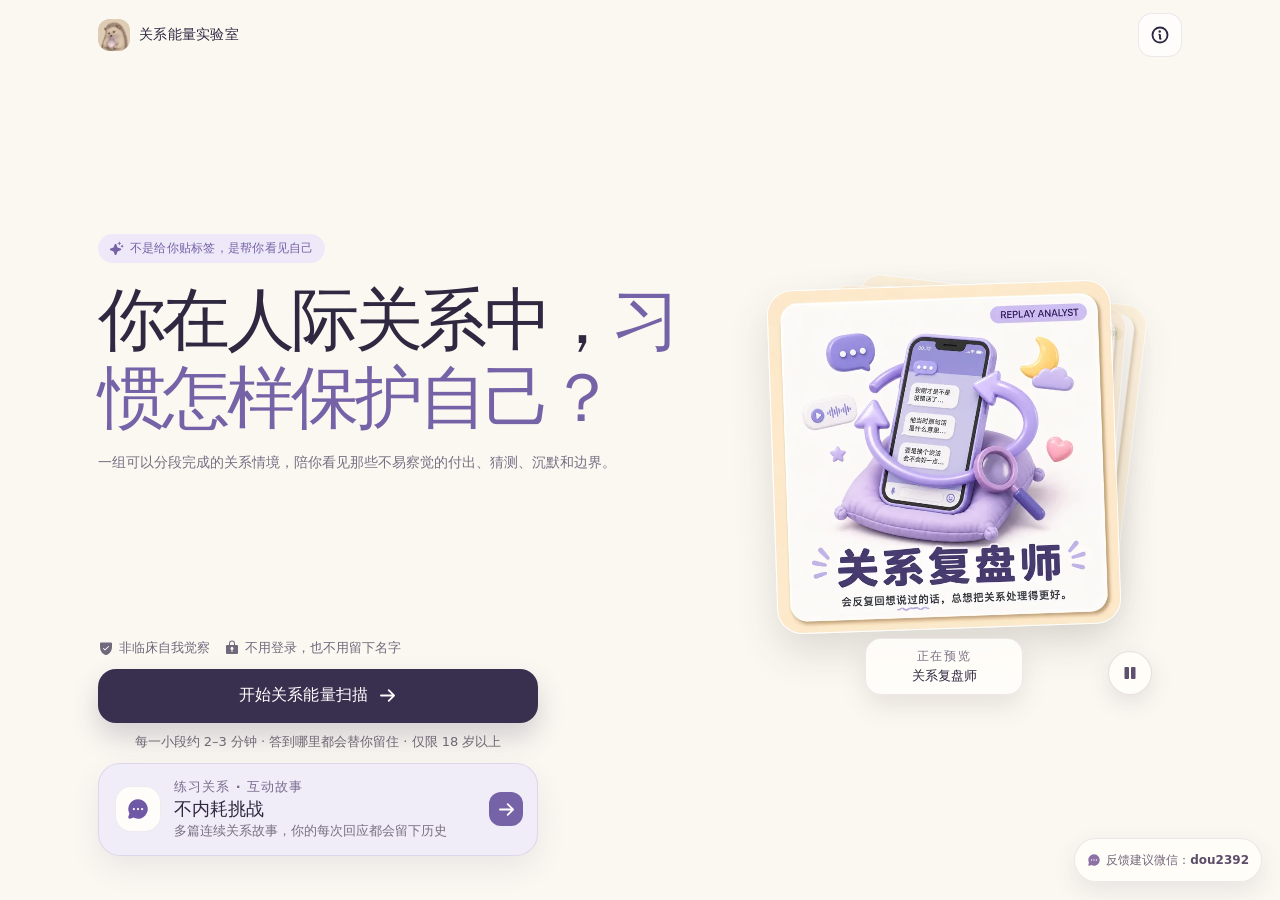
==== index.html @ dd8c24cb "Publish segmented test flow" ====
<!doctype html>
<html lang="zh-CN">
  <head>
    <meta charset="UTF-8" />
    <meta name="viewport" content="width=device-width, initial-scale=1.0, viewport-fit=cover" />
    <meta name="theme-color" content="#fbf8f2" />
    <link rel="icon" type="image/png" href="/hedgehog-brand.png" />
    <meta name="description" content="通过可以分段完成的真实关系情境，看见你在人际关系中更常采用的保护方式。" />
    <title>关系能量实验室｜看见你的关系应对方式</title>
    <script type="module" crossorigin src="/assets/app-Byw8kwXG.js"></script>
    <link rel="stylesheet" crossorigin href="/assets/resource-CkbzcqmK.css">
  </head>
  <body>
    <div id="root"></div>
  </body>
</html>
---- assets/resource-CkbzcqmK.css ----
:root{font-family:Noto Sans SC,PingFang SC,Microsoft YaHei,system-ui,sans-serif;color:#2e2840;background:var(--canvas);font-synthesis:none;text-rendering:optimizeLegibility;--cream: #fbf8f2;--paper: #fffdf9;--white: #ffffff;--paper-warm: #fffaf3;--paper-glow: #fff9f2;--paper-rose: #fff8f1;--canvas: #eee9df;--canvas-deep: #eee7dd;--canvas-soft: #f4f0e8;--lavender-surface: #f0ecf7;--ink: #2e2840;--muted: #786f82;--line: rgba(64, 52, 77, .1);--violet: #7562a7;--violet-soft: #eee9f8;--coral: #d86e7c;--coral-soft: #f9e8e7;--sage: #73855c;--sage-soft: #eef1e5;--yellow: #e4bd62;--font-micro: clamp(.6875rem, .66rem + .15vw, .75rem);--font-caption: clamp(.75rem, .72rem + .15vw, .8125rem);--shadow-soft: 0 22px 60px rgba(70, 56, 48, .1);--shadow-card: 0 18px 40px rgba(70, 56, 48, .16);--motion-instant: .12s;--motion-fast: .18s;--motion-scene: .32s;--ease-standard: cubic-bezier(.2, 0, 0, 1);--ease-emphasized: cubic-bezier(.2, .8, .2, 1)}.challenge-home-card{width:100%;min-height:84px;margin-top:12px;padding:14px 14px 14px 16px;border:1px solid rgba(117,98,167,.16);border-radius:22px;background:#f1edf8;display:grid;grid-template-columns:auto 1fr auto;align-items:center;gap:13px;text-align:left;cursor:pointer;box-shadow:0 12px 30px #483a6017}.challenge-home-icon{width:46px;height:46px;border-radius:16px;display:grid;place-items:center;color:#6f59a6;background:var(--paper);box-shadow:inset 0 0 0 1px #7562a71f}.challenge-home-copy{min-width:0;display:grid;gap:2px}.challenge-home-copy small{color:#796c8e;font-size:var(--font-caption);font-weight:760;letter-spacing:.08em;text-transform:uppercase}.challenge-home-copy strong{font-family:"Noto Serif SC",Songti SC,serif;font-size:18px;line-height:1.25}.challenge-home-copy em{overflow:hidden;color:var(--muted);font-size:var(--font-caption);font-style:normal;line-height:1.45;text-overflow:ellipsis;white-space:nowrap}.challenge-home-enter{width:34px;height:34px;border-radius:12px;background:var(--violet);color:#fff;display:grid;place-items:center}.challenge-hub-screen{min-height:100svh;color:#30283c;background:radial-gradient(circle at 80% 4%,rgba(209,193,229,.58),transparent 30%),linear-gradient(180deg,#f8f4ec 0,#f1ece4)}.challenge-hub-topbar{height:64px;padding:11px 18px;display:grid;grid-template-columns:40px 1fr auto;align-items:center;gap:10px;position:relative;z-index:10}.challenge-hub-topbar>div{display:grid;gap:1px}.challenge-hub-topbar strong{font-size:12px}.challenge-hub-topbar small{color:#817689;font-size:var(--font-micro);letter-spacing:.05em}.challenge-hub-topbar>span{padding:7px 9px;border:1px solid rgba(117,98,167,.12);border-radius:999px;display:flex;align-items:center;gap:5px;color:#765f9c;background:#fffdf99e;font-size:var(--font-micro);font-weight:800}.challenge-hub-hero{width:min(100%,840px);margin:0 auto;padding:42px 22px 30px}.challenge-hub-hero>span{display:flex;align-items:center;gap:7px;color:#7b66a3;font-size:var(--font-micro);font-weight:850;letter-spacing:.08em}.challenge-hub-hero h1{margin:14px 0 15px;font-family:"Noto Serif SC",Songti SC,serif;font-size:clamp(37px,10vw,68px);letter-spacing:-.065em;line-height:1.1}.challenge-hub-hero h1 em{color:#7d65a7;font-style:normal}.challenge-hub-hero>p{max-width:610px;margin:0;color:#736a78;font-size:12px;line-height:1.8}.hub-category-tabs{width:min(100%,840px);margin:0 auto;padding:0 18px 10px;display:flex;gap:9px;overflow-x:auto;scrollbar-width:none}.hub-category-tabs::-webkit-scrollbar{display:none}.hub-category-tabs button{min-width:177px;padding:13px 14px;border:1px solid rgba(70,56,80,.09);border-radius:18px;display:grid;grid-template-columns:33px 1fr;align-items:center;gap:9px;color:#766d7b;background:#fffdf9ad;text-align:left;cursor:pointer}.hub-category-tabs button>svg{width:33px;height:33px;padding:8px;border-radius:11px;color:#7d68a3;background:#efebf6}.hub-category-tabs button>span{display:grid;gap:2px}.hub-category-tabs strong{color:#4a414f;font-size:var(--font-caption)}.hub-category-tabs small{color:#8d8491;font-size:var(--font-micro);white-space:nowrap}.hub-category-tabs button.active{border-color:#7562a73d;background:var(--paper);box-shadow:0 13px 35px #40324e1a;transform:translateY(-2px)}.hub-category-tabs button.active>svg{color:var(--white);background:#7862a3}.hub-levels{width:min(100%,840px);margin:0 auto;padding:22px 18px 34px}.hub-levels>header{margin-bottom:13px;display:grid;grid-template-columns:auto 1fr auto;align-items:end;gap:11px}.hub-levels>header>span{color:#d5c9dd;font-family:Georgia,serif;font-size:37px;line-height:.9}.hub-levels>header div{display:grid;gap:1px}.hub-levels>header small{color:#988d9a;font-size:var(--font-micro);letter-spacing:.1em}.hub-levels>header h2{margin:0;font-family:"Noto Serif SC",Songti SC,serif;font-size:20px}.hub-levels>header em{color:#8a7d8d;font-size:var(--font-micro);font-style:normal}.hub-series-list{display:grid;gap:15px}.hub-series-card{min-height:300px;padding:24px;position:relative;overflow:hidden;border:1px solid rgba(67,53,76,.09);border-radius:32px;display:grid;grid-template-columns:minmax(0,1fr) 106px;gap:18px;background:linear-gradient(145deg,#fffdf9fa,#f7f1f8f0);box-shadow:0 25px 65px #43354c1a}.hub-series-card:before{content:"";width:220px;height:220px;position:absolute;right:-90px;top:-95px;border-radius:50%;background:#7562a717;filter:blur(2px)}.hub-series-card.series-amber:before{background:#d7a9572b}.hub-series-card.series-rose:before{background:#d2738724}.hub-series-card.series-sage:before{background:#73855c26}.hub-series-copy{min-width:0;position:relative;z-index:1}.hub-series-eyebrow{color:#8c76a7;font-size:var(--font-micro);font-weight:850;letter-spacing:.11em}.hub-series-copy h2{margin:8px 0 10px;font-family:"Noto Serif SC",Songti SC,serif;font-size:34px;letter-spacing:-.055em}.hub-series-copy>p{max-width:490px;margin:0;color:#665d6b;font-size:var(--font-caption);line-height:1.8}.hub-series-visual{width:106px;height:128px;position:relative;z-index:1;align-self:start;border:1px solid rgba(91,73,104,.09);border-radius:24px;display:flex;flex-direction:column;align-items:center;justify-content:center;color:#806b9c;background:#fffdf9b8;box-shadow:0 14px 32px #43354c14}.hub-series-visual strong{margin-top:8px;font-family:Georgia,serif;font-size:25px;line-height:1}.hub-series-visual small{margin-top:3px;color:#9c91a0;font-size:var(--font-micro);letter-spacing:.12em}.series-amber .hub-series-visual{color:#9a7040}.series-rose .hub-series-visual{color:#9d6677}.series-sage .hub-series-visual{color:#6f815c}.hub-series-preview{grid-column:1/-1;padding:12px 0;position:relative;z-index:1;border-top:1px solid rgba(68,55,76,.08);border-bottom:1px solid rgba(68,55,76,.08);display:flex;gap:8px;overflow-x:auto;scrollbar-width:none}.hub-series-preview::-webkit-scrollbar{display:none}.hub-series-preview span{flex:0 0 auto;padding:8px 10px;border-radius:12px;display:flex;align-items:center;gap:7px;color:#716675;background:#f1edf3c7;font-size:var(--font-micro);font-weight:750}.hub-series-preview i{color:#9d8fa1;font-family:Georgia,serif;font-style:normal}.hub-series-enter{grid-column:1/-1;min-height:48px;padding:0 15px;position:relative;z-index:1;border:0;border-radius:16px;display:grid;grid-template-columns:1fr auto auto;align-items:center;gap:9px;color:var(--white);background:#74609b;cursor:pointer}.series-amber .hub-series-enter{background:#9a7040}.series-rose .hub-series-enter{background:#9d6677}.series-sage .hub-series-enter{background:#6f815c}.hub-series-enter span{text-align:left;font-size:var(--font-micro);opacity:.78}.hub-series-enter strong{font-size:var(--font-caption)}.hub-series-detail{min-height:calc(100svh - 64px)}.hub-series-detail-hero{width:min(calc(100% - 36px),804px);margin:24px auto 0;padding:24px;border:1px solid rgba(67,53,76,.09);border-radius:30px;background:linear-gradient(145deg,#fffdf9f5,#f6f0f8e6);box-shadow:0 22px 60px #43354c14}.hub-series-detail-hero.detail-amber{background:linear-gradient(145deg,#fffdf9fa,#f8efdfeb)}.hub-series-detail-hero.detail-rose{background:linear-gradient(145deg,#fffdf9fa,#faecf1eb)}.hub-series-detail-hero.detail-sage{background:linear-gradient(145deg,#fffdf9fa,#eef2e8eb)}.hub-series-back{padding:0 0 13px;border:0;display:flex;align-items:center;gap:6px;color:#817488;background:transparent;font-size:var(--font-caption);cursor:pointer}.hub-series-detail-title{display:flex;align-items:center;gap:12px}.hub-series-detail-title>span{width:46px;height:46px;border-radius:15px;display:grid;place-items:center;color:#7862a3;background:#efebf6e6}.detail-amber .hub-series-detail-title>span{color:#9a7040;background:#f8efdfeb}.detail-rose .hub-series-detail-title>span{color:#9d6677;background:#faecf1f0}.detail-sage .hub-series-detail-title>span{color:#6f815c;background:#eef2e8f0}.hub-series-detail-title small{color:#918598;font-size:var(--font-micro);letter-spacing:.1em}.hub-series-detail-title h1{margin:2px 0 0;font-family:"Noto Serif SC",Songti SC,serif;font-size:32px;letter-spacing:-.05em}.hub-series-detail-hero>p{max-width:650px;margin:16px 0 0;color:#665d6b;font-size:var(--font-caption);line-height:1.8}.hub-series-detail-stats{margin-top:17px;display:flex;align-items:center;flex-wrap:wrap;gap:8px;color:#8a7d8d;font-size:var(--font-micro)}.hub-series-detail-stats i{width:3px;height:3px;border-radius:50%;background:#b8aeba}.hub-series-levels{padding-top:20px}.hub-level-list{display:grid;gap:13px}.hub-level-card{min-height:242px;padding:19px;position:relative;overflow:hidden;border:1px solid rgba(67,53,76,.09);border-radius:29px;display:grid;grid-template-columns:48px 1fr;gap:13px;background:#fffdf9eb;box-shadow:0 21px 55px #43354c17}.hub-level-card:after{content:"";width:130px;height:130px;border-radius:50%;position:absolute;right:-52px;top:-55px;background:#7562a714}.hub-level-card.level-amber:after{background:#d7a95726}.hub-level-card.level-rose:after{background:#d2738721}.hub-level-card.level-sage:after{background:#73855c24}.hub-level-number{padding-top:3px;display:flex;flex-direction:column;align-items:center;gap:3px;position:relative;z-index:1}.hub-level-number span{color:#a195a5;font-size:var(--font-micro);letter-spacing:.12em;writing-mode:vertical-rl}.hub-level-number strong{color:#d7ccd9;font-family:Georgia,serif;font-size:34px;line-height:1}.hub-level-body{min-width:0;position:relative;z-index:1}.hub-level-eyebrow{color:#8c76a7;font-size:var(--font-micro);font-weight:850;letter-spacing:.1em}.hub-level-body h2{margin:6px 0 8px;font-family:"Noto Serif SC",Songti SC,serif;font-size:28px;letter-spacing:-.05em}.hub-level-body>p{margin:0;color:#665d6b;font-size:var(--font-caption);line-height:1.75}.hub-level-tags{margin-top:12px;display:flex;flex-wrap:wrap;gap:5px}.hub-level-tags span{padding:5px 8px;border-radius:999px;color:#75687d;background:#f1edf3;font-size:var(--font-micro)}.hub-level-body>small{display:block;margin-top:10px;color:#938997;font-size:var(--font-micro)}.hub-level-enter{grid-column:1/-1;min-height:43px;padding:0 13px;border:0;border-radius:14px;display:grid;grid-template-columns:auto 1fr auto;align-items:center;gap:8px;color:var(--white);background:#74609b;cursor:pointer}.level-amber .hub-level-enter{background:#9a7040}.level-rose .hub-level-enter{background:#9d6677}.hub-level-enter span{text-align:left;font-size:var(--font-caption);font-weight:800}.hub-level-card.is-coming{min-height:180px;opacity:.72;box-shadow:none}.hub-level-card.is-coming .hub-level-body h2{font-size:22px}.hub-level-locked{grid-column:1/-1;padding-top:12px;border-top:1px solid rgba(68,55,76,.08);display:flex;align-items:center;gap:6px;color:#958a98;font-size:var(--font-micro)}.level-sage .hub-level-enter{background:#6f815c}.challenge-hub-note{width:min(calc(100% - 36px),804px);margin:0 auto;padding:18px 0 38px;border-top:1px solid rgba(67,53,76,.09);display:grid;grid-template-columns:auto 1fr;gap:9px;color:#827887}.challenge-hub-note svg{margin-top:2px;color:#b07382}.challenge-hub-note p{margin:0;font-size:var(--font-micro);line-height:1.7}.hub-memory-label{width:-moz-fit-content;width:fit-content;margin-top:10px;padding:7px 10px;display:flex;align-items:center;gap:6px;border:1px solid rgba(153,95,123,.15);border-radius:999px;color:#8c5873;background:#fbf0f4cc;font-size:12px;font-weight:800}.story-loading-screen{min-height:100svh;display:grid;place-content:center;justify-items:center;gap:8px;color:#6f5a96;background:radial-gradient(circle at 50% 42%,#f2ecf8,#f8f4ec 58%)}.story-loading-screen>div{width:64px;height:64px;margin-bottom:8px;border-radius:22px;display:grid;place-items:center;color:var(--white);background:#7964a1;box-shadow:0 18px 42px #4f3b6833}.story-loading-screen span{color:#92869a;font-size:var(--font-micro);letter-spacing:.12em}.story-loading-screen strong{font-family:"Noto Serif SC",Songti SC,serif;font-size:22px}@media(max-width:460px){.hub-series-card{padding:20px;grid-template-columns:minmax(0,1fr) 82px;gap:13px}.hub-series-visual{width:82px;height:112px;border-radius:20px}.hub-series-copy h2{font-size:30px}.hub-series-detail-hero{padding:20px}.hub-series-detail-stats{align-items:flex-start;flex-direction:column}.hub-series-detail-stats i{display:none}}@media(min-width:760px){.hub-level-list{grid-template-columns:repeat(2,minmax(0,1fr));align-items:stretch}.hub-level-card{min-height:270px}.challenge-hub-hero{padding-top:68px}.hub-category-tabs{overflow:visible}.hub-category-tabs button{flex:1;min-width:0}.hub-series-card{min-height:320px;padding:30px;grid-template-columns:minmax(0,1fr) 138px}.hub-series-visual{width:138px;height:148px}.hub-series-copy h2{font-size:42px}}.challenge-screen{min-height:100svh;color:#30283c;background:#f6f1e8}.challenge-topbar{width:100%;height:64px;padding:12px 18px;display:grid;grid-template-columns:40px 1fr 52px;align-items:center;gap:10px;position:relative;z-index:30}.challenge-brand{display:grid;justify-items:center;gap:1px}.challenge-brand span{font-size:13px;font-weight:800}.challenge-brand small{color:var(--muted);font-size:var(--font-caption)}.challenge-live{display:inline-flex;align-items:center;justify-content:flex-end;gap:5px;color:#9a5262;font-size:var(--font-micro);font-weight:850;letter-spacing:.12em}.challenge-live>span{width:7px;height:7px;border-radius:50%;background:#d86e7c;box-shadow:0 0 0 5px #d86e7c1f}.challenge-intro{min-height:100svh;overflow:hidden;background:#ece6f5}.challenge-intro-inner{width:min(100%,520px);min-height:calc(100svh - 64px);margin:0 auto;padding:22px 20px 30px;display:flex;flex-direction:column}.challenge-intro-copy{position:relative;padding:16px 6px 22px}.challenge-intro-copy:after{content:"08";position:absolute;right:2px;top:2px;color:#7562a717;font-family:Georgia,serif;font-size:112px;font-weight:800;line-height:1;pointer-events:none}.challenge-kicker{display:inline-flex;align-items:center;gap:6px;color:#745ca8;font-size:12px;font-weight:800;letter-spacing:.08em}.challenge-intro-copy h1{max-width:360px;margin:13px 0 12px;position:relative;z-index:2;font-family:"Noto Serif SC",Songti SC,Georgia,serif;font-size:clamp(48px,15vw,72px);font-weight:740;letter-spacing:-.08em;line-height:.97}.challenge-intro-copy p{max-width:380px;margin:0;color:#6e647a;font-size:14px;line-height:1.75}.challenge-premise{padding:20px;border-radius:28px;background:var(--paper);box-shadow:0 18px 50px #483a601a}.premise-time{display:flex;align-items:center;gap:7px;color:#8b6575;font-size:var(--font-caption);font-weight:800;letter-spacing:.06em}.challenge-premise h2{margin:10px 0 16px;font-family:"Noto Serif SC",Songti SC,serif;font-size:19px}.capacity-list{border-top:1px solid var(--line)}.capacity-list>div{min-height:39px;border-bottom:1px solid var(--line);display:flex;align-items:center;justify-content:space-between;gap:14px;font-size:12px}.capacity-list span{color:var(--muted)}.capacity-list strong{text-align:right}.challenge-premise>p{margin:16px 0 0;display:flex;align-items:flex-start;gap:8px;color:#6b6176;font-size:var(--font-caption);line-height:1.65}.challenge-premise>p svg{flex:0 0 auto;margin-top:1px;color:var(--sage)}.challenge-start{margin-top:18px}.challenge-duration{margin-top:10px;color:#7c7286;font-size:var(--font-caption);text-align:center}.challenge-progress{width:min(calc(100% - 40px),760px);height:4px;margin:0 auto;display:grid;grid-template-columns:repeat(8,1fr);gap:5px}.challenge-progress span{border-radius:20px;background:#4638521a}.challenge-progress span.done{background:#8069ae}.dialogue-screen{overflow-x:hidden;transition:background-color .45s ease}.dialogue-screen.is-straining{background:#f2e5e7}.dialogue-layout{width:min(100%,1040px);margin:0 auto;padding:18px 18px 44px;display:grid;gap:14px}.metric-panel{padding:14px 15px;border:1px solid rgba(73,59,85,.08);border-radius:20px;background:#fffdf9c2}.impression-row{margin-bottom:11px;display:flex;align-items:baseline;justify-content:space-between;gap:12px}.impression-row span{color:var(--muted);font-size:var(--font-caption)}.impression-row strong{font-size:var(--font-caption);text-align:right}.metric-grid{display:grid;grid-template-columns:1fr 1fr;gap:9px 13px}.metric-item>span{display:block;margin-bottom:5px;color:#6f6578;font-size:var(--font-micro)}.metric-track{height:4px;overflow:hidden;border-radius:12px;background:#3f334917}.metric-fill{height:100%;border-radius:inherit;background:#8875b4}.metric-boundary{background:#71865f}.metric-trust{background:#4f7e8f}.metric-rumination{background:#d16d7a}.dialogue-stage{min-height:600px;padding:18px;border-radius:30px;background:var(--paper);box-shadow:0 22px 60px #42354d1c}.scene-meta{margin-bottom:24px;display:flex;align-items:center;justify-content:space-between;gap:18px}.scene-meta span{padding:6px 9px;border-radius:9px;color:#8d5967;background:#f8e8e9;font-size:var(--font-caption);font-weight:800}.scene-meta strong{color:#756b7d;font-size:var(--font-caption);letter-spacing:.04em}.npc-row{display:grid;grid-template-columns:58px 1fr;align-items:end;gap:12px}.npc-avatar{width:58px;height:76px;border-radius:18px;-o-object-fit:cover;object-fit:cover;box-shadow:0 10px 24px #46384d29}.dialogue-bubble{padding:15px 16px;border-radius:22px 22px 22px 7px;background:var(--lavender-surface)}.dialogue-bubble .speaker{display:block;margin-bottom:5px;color:#7862a4;font-size:var(--font-caption);font-weight:820}.dialogue-bubble p{margin:0;font-size:14px;font-weight:620;line-height:1.65}.reaction-bubble{background:#e9f0e4}.round-note{margin:18px 0 20px 70px;color:#817687;font-size:var(--font-caption);line-height:1.6}.challenge-options{margin-top:20px;display:grid;gap:9px}.choice-label{margin:0 0 2px 3px;color:#776b80;font-size:var(--font-caption);font-weight:800;letter-spacing:.06em}.challenge-choice{width:100%;min-height:72px;padding:12px 11px;border:1px solid rgba(73,58,83,.09);border-radius:18px;background:var(--white);display:grid;grid-template-columns:30px 1fr 20px;align-items:center;gap:9px;text-align:left;cursor:pointer;transition:border-color .18s ease,transform .18s ease,background-color .18s ease}.challenge-choice:hover{border-color:#7562a757;background:#fcfaff}.challenge-choice-letter{width:30px;height:30px;border-radius:11px;display:grid;place-items:center;color:#725fa1;background:var(--lavender-surface);font-size:var(--font-caption);font-weight:850}.challenge-choice>span:nth-child(2){min-width:0;display:grid;gap:4px}.challenge-choice strong{font-size:12px;font-weight:720;line-height:1.55}.challenge-choice small{color:#897e8f;font-size:var(--font-micro)}.challenge-choice>svg{color:#8a7c94}.reaction-panel{margin-top:22px;padding-top:20px;border-top:1px solid var(--line)}.reaction-label{display:flex;align-items:center;gap:7px;color:#647956;font-size:var(--font-caption);font-weight:800}.reaction-panel>p{margin:9px 0 18px;color:#7d7284;font-size:var(--font-caption);line-height:1.65}.reaction-panel>h3{margin:12px 0 7px;color:#332c38;font-family:var(--font-serif);font-size:clamp(1.1rem,4vw,1.35rem);line-height:1.45}.reaction-watch{margin:4px 0 12px;padding:13px 14px;border:1px solid rgba(116,130,101,.22);border-radius:14px;background:linear-gradient(135deg,#f0f4e8d6,#f9f6efeb)}.reaction-watch strong{display:block;margin-bottom:5px;color:#647956;font-size:var(--font-caption)}.reaction-watch p{margin:0;color:#5f5864;font-size:var(--font-caption);line-height:1.65}.reaction-panel>small{display:block;margin-bottom:18px;color:#918694;font-size:var(--font-micro);line-height:1.55}.timed-reflection{margin:14px 0 18px;padding:15px;border:1px solid rgba(116,130,101,.22);border-radius:15px;background:#f7f4ece6}.timed-reflection>strong{display:block;color:#3f3744;font-family:var(--font-serif);line-height:1.5}.timed-reflection>p,.timed-reflection>small{display:block;margin:7px 0 0;color:#716777;font-size:var(--font-caption);line-height:1.65}.timed-reflection>small{color:#647956}.ending-screen{overflow:hidden;background:#ece6f5}.ending-abstract{background:#281f36;color:var(--paper-glow)}.ending-inner{width:min(100%,760px);min-height:calc(100svh - 64px);margin:0 auto;padding:18px 20px 36px;position:relative;display:grid;align-content:start;justify-items:center}.ending-card-frame{width:min(58vw,225px);position:relative;z-index:3}.ending-card-frame img{width:100%;display:block;border-radius:24px;box-shadow:0 24px 60px #34284533}.abstracting .ending-card-frame img{box-shadow:-10px 0 #23c1d666,10px 0 #eb418161,0 24px 70px #00000080}.thought-storm{position:absolute;top:0;right:0;bottom:0;left:0;overflow:hidden;pointer-events:none}.thought-storm span{position:absolute;color:#ffeee61a;font-size:clamp(20px,7vw,54px);font-weight:900;white-space:nowrap;animation:thought-drift 2.8s infinite alternate ease-in-out}.thought-storm span:nth-child(1){top:4%;left:-15%;transform:rotate(-8deg)}.thought-storm span:nth-child(2){top:31%;right:-20%;transform:rotate(12deg);animation-delay:-.8s}.thought-storm span:nth-child(3){top:56%;left:-22%;transform:rotate(5deg);animation-delay:-1.6s}.thought-storm span:nth-child(4){bottom:8%;right:3%;transform:rotate(-12deg);animation-delay:-2.2s}@keyframes thought-drift{0%{translate:-8px 0;filter:blur(0)}to{translate:12px -8px;filter:blur(2px)}}.ending-copy{max-width:570px;margin-top:20px;position:relative;z-index:3;text-align:center}.ending-copy>span{color:#7b66a9;font-size:var(--font-micro);font-weight:850;letter-spacing:.14em}.ending-abstract .ending-copy>span{color:#ef789d}.ending-copy h1{margin:6px 0 10px;font-family:"Noto Serif SC",Songti SC,serif;font-size:clamp(32px,10vw,52px);letter-spacing:-.05em}.ending-line{margin:0 auto;color:#6d6376;font-size:14px;font-weight:650;line-height:1.75}.ending-abstract .ending-line{color:#efe6ef}.ending-insight{margin-top:16px;padding:15px;border:1px solid rgba(117,98,167,.13);border-radius:18px;display:flex;align-items:flex-start;gap:9px;background:#fffdf9ad;text-align:left}.ending-abstract .ending-insight{border-color:#ffffff24;background:#ffffff0f}.ending-insight svg{flex:0 0 auto;margin-top:2px;color:#d2a34f}.ending-insight p{margin:0;font-size:var(--font-caption);line-height:1.7}.ending-stats{width:100%;margin-top:18px;position:relative;z-index:3;border-top:1px solid rgba(76,62,88,.1);border-bottom:1px solid rgba(76,62,88,.1)}.ending-abstract .ending-stats{border-color:#ffffff1c}.ending-stats>div{min-height:44px;display:flex;align-items:center;justify-content:space-between;gap:14px}.ending-stats span{color:#827689;font-size:var(--font-caption)}.ending-abstract .ending-stats span{color:#a99eae}.ending-stats strong{font-size:var(--font-caption);text-align:right}.ending-actions{width:100%;margin-top:18px;position:relative;z-index:3;display:grid;gap:6px}.ending-abstract .text-button{color:#ddd3e2}.ending-safety{margin:12px 0 0;position:relative;z-index:3;display:flex;align-items:center;gap:6px;color:#8d8193;font-size:var(--font-micro)}@media(min-width:760px){.dialogue-layout{padding-top:28px;grid-template-columns:230px minmax(0,1fr);align-items:start}.metric-panel{position:sticky;top:20px;padding:20px;border-radius:24px}.metric-grid{grid-template-columns:1fr;gap:15px}.dialogue-stage{min-height:650px;padding:30px}.challenge-choice{min-height:78px;padding:14px 16px}.challenge-choice strong{font-size:13px}.ending-inner{grid-template-columns:240px 1fr;-moz-column-gap:32px;column-gap:32px;align-content:center}.ending-card-frame{width:240px;grid-row:1 / span 4}.ending-copy{margin-top:0;text-align:left}.ending-line{margin-left:0}.ending-stats,.ending-actions,.ending-safety{grid-column:2}}.timed-screen{overflow:hidden;background:#2a2137;color:var(--paper-warm)}.timed-screen .challenge-brand small,.timed-screen .challenge-brand span{color:var(--paper-warm)}.timed-layout{width:min(100%,720px);min-height:calc(100svh - 64px);margin:0 auto;padding:18px 18px 40px;display:grid;align-items:center}.timed-card{padding:20px;border:1px solid rgba(255,255,255,.13);border-radius:30px;background:#352942;box-shadow:0 28px 80px #0000004d;transition:background-color .2s ease,transform .2s ease}.timed-card.timer-critical{background:#4a2638;animation:urgent-pulse .65s infinite alternate ease-in-out}@keyframes urgent-pulse{0%{transform:scale(1)}to{transform:scale(1.008)}}.timed-heading{display:flex;align-items:center;justify-content:space-between;gap:16px}.timed-heading>span{display:inline-flex;align-items:center;gap:7px;color:#f3b56e;font-size:var(--font-caption);font-weight:850;letter-spacing:.12em}.timed-heading>strong{font-family:Georgia,serif;font-size:34px;line-height:1}.timed-heading>strong small{margin-left:3px;color:#c2b6ca;font-family:inherit;font-size:var(--font-caption)}.timer-track{height:5px;margin-top:13px;overflow:hidden;border-radius:20px;background:#ffffff1a}.timer-track>div{height:100%;border-radius:inherit;background:#ef8b73}.timed-call{padding:28px 3px 20px}.timed-call>span{color:#b9aebf;font-size:var(--font-caption)}.timed-call h1{margin:7px 0 13px;font-family:"Noto Serif SC",Songti SC,serif;font-size:clamp(27px,8vw,42px);line-height:1.18}.timed-call p{margin:0;color:#eee5ee;font-size:14px;font-weight:650;line-height:1.75}.timed-options{margin-top:5px}.timed-options .challenge-choice{border-color:#ffffff1c;background:#ffffff14;color:var(--paper-warm)}.timed-options .challenge-choice:hover{border-color:#f4b56e8c;background:#ffffff21}.timed-options .challenge-choice-letter{color:#f7c58c;background:#f4b56e1f}.timed-options .challenge-choice>svg{color:#d7cadb}.timed-reaction{display:grid;gap:14px}.timeout-label{width:-moz-fit-content;width:fit-content;padding:7px 10px;border-radius:10px;color:#ffcf9d;background:#ef8b7321;font-size:var(--font-caption);font-weight:800}.timed-reaction .dialogue-bubble{color:#2f2938}.timed-reaction>p{margin:0;color:#c8bdcc;font-size:var(--font-caption);line-height:1.7}.peer-evaluation-screen{background:#e9edf0}.peer-evaluation-inner{width:min(100%,680px);min-height:calc(100svh - 64px);margin:0 auto;padding:44px 22px 38px;display:flex;flex-direction:column;justify-content:center}.peer-evaluation-inner h1{margin:14px 0 13px;font-family:"Noto Serif SC",Songti SC,serif;font-size:clamp(32px,10vw,52px);letter-spacing:-.05em;line-height:1.15}.evaluation-context{max-width:520px;margin:0;color:#716878;font-size:12px;line-height:1.7}.peer-evaluation-inner blockquote{margin:28px 0 18px;padding:24px 22px;border:0;border-radius:8px 28px 28px;background:var(--paper);box-shadow:0 20px 55px #3b414b1f;font-family:"Noto Serif SC",Songti SC,serif;font-size:clamp(17px,5vw,23px);font-weight:680;line-height:1.75}.evaluation-reading{margin-bottom:22px;display:flex;align-items:flex-start;gap:9px;color:#706677}.evaluation-reading svg{flex:0 0 auto;margin-top:2px;color:#b38945}.evaluation-reading p{margin:0;font-size:var(--font-caption);line-height:1.7}@media(prefers-reduced-motion:reduce){.timed-card.timer-critical{animation:none}}.chapter-next-button{width:100%;min-height:48px;margin-top:9px;padding:12px 16px;display:flex;align-items:center;justify-content:center;gap:8px;border:1px solid rgba(119,91,145,.22);border-radius:15px;color:#70558c;background:linear-gradient(135deg,#f4ecf9eb,#fbf6f0f2);font-size:13px;font-weight:850;box-shadow:0 10px 28px #4b375814}.after-screen{--after-ink: #302936;--after-muted: #766d7c;--after-purple: #8067a0;--after-sage: #6f7f68;min-height:100svh;color:var(--after-ink);background:radial-gradient(circle at 84% 2%,rgba(208,191,229,.58),transparent 31%),radial-gradient(circle at 8% 92%,rgba(228,196,203,.36),transparent 35%),linear-gradient(180deg,#f8f3ec,#eee8f3)}.after-topbar{width:100%;min-height:66px;padding:11px 18px;position:relative;z-index:20;display:grid;grid-template-columns:40px 1fr auto;align-items:center;gap:10px;border-bottom:1px solid rgba(67,53,76,.07);background:#f9f6f1ad;-webkit-backdrop-filter:blur(18px);backdrop-filter:blur(18px)}.after-topbar>div{display:grid;gap:2px}.after-topbar strong{font-size:13px}.after-topbar small{color:#84798b;font-size:12px}.after-topbar>span{padding:7px 10px;display:flex;align-items:center;gap:6px;border:1px solid rgba(112,92,142,.13);border-radius:999px;color:#735c92;background:#fffdf9a6;font-size:12px;font-weight:800}.after-intro{position:relative;overflow:hidden}.after-intro-glow{position:absolute;top:0;right:0;bottom:0;left:0;pointer-events:none}.after-intro-glow i{width:260px;height:260px;position:absolute;border-radius:50%;filter:blur(10px);background:#9777b81a}.after-intro-glow i:nth-child(1){top:8%;right:-110px}.after-intro-glow i:nth-child(2){bottom:8%;left:-130px;background:#c0748a1a}.after-intro-glow i:nth-child(3){width:2px;height:64%;top:20%;left:52%;border-radius:0;background:linear-gradient(transparent,rgba(102,80,126,.14),transparent)}.after-intro-inner{width:min(calc(100% - 36px),940px);margin:0 auto;padding:42px 0 58px;position:relative;z-index:2;display:grid;gap:34px;align-items:center}.after-phone{width:min(82vw,310px);min-height:480px;margin:0 auto;padding:18px 17px;position:relative;border:7px solid #413846;border-radius:38px;background:linear-gradient(180deg,#eee9f0,#f8f4f0 42%,#eee8ec);box-shadow:0 35px 80px #33293a3d,inset 0 0 0 1px #ffffffb3}.after-phone:before{content:"";width:90px;height:22px;position:absolute;top:7px;left:50%;transform:translate(-50%);border-radius:0 0 14px 14px;background:#413846}.after-phone-status{margin:4px 3px 42px;display:flex;justify-content:space-between;color:#5d5361;font-size:12px;font-weight:800}.after-phone-status i{width:18px;height:8px;border:1px solid #625767;border-radius:3px}.after-phone>small{display:block;margin-bottom:12px;color:#85798b;text-align:center;font-size:12px}.after-phone>blockquote{width:-moz-fit-content;width:fit-content;margin:0 0 100px auto;padding:11px 16px;border-radius:18px 5px 18px 18px;color:#fff;background:#8570a0;font-size:15px}.after-typing-draft{padding:14px;border:1px solid rgba(75,59,85,.1);border-radius:16px;background:#ffffffbf;box-shadow:0 12px 30px #3d2f4414}.after-typing-draft span{color:#8b7e90;font-size:12px}.after-typing-draft p{margin:8px 0 0;color:#4e4552;font-size:13px;line-height:1.75}.after-typing-draft p:after{content:"";width:1px;height:16px;margin-left:3px;display:inline-block;vertical-align:-3px;background:#765d94;animation:after-cursor 1s steps(1) infinite}.after-phone>em{display:block;margin-top:16px;color:#9a8da0;text-align:center;font-size:12px;font-style:normal}@keyframes after-cursor{50%{opacity:0}}.after-intro-copy>span{display:flex;align-items:center;gap:7px;color:#755c98;font-size:12px;font-weight:850;letter-spacing:.08em}.after-intro-copy h1{margin:14px 0 18px;font-family:"Noto Serif SC",Songti SC,serif;font-size:clamp(37px,10vw,60px);letter-spacing:-.065em;line-height:1.12}.after-intro-copy h1 em{color:#8a6483;font-style:normal}.after-intro-copy>p{margin:0;color:#6f6674;font-size:14px;line-height:1.85}.legacy-note{margin:22px 0;padding:15px;display:grid;grid-template-columns:auto 1fr;gap:11px;border:1px solid rgba(125,98,147,.13);border-radius:18px;background:#fffdf9b8}.legacy-note>svg{margin-top:2px;color:#b07386}.legacy-note strong{font-size:13px}.legacy-note p{margin:5px 0 0;color:#7a707d;font-size:12px;line-height:1.65}.after-intro-copy>small{margin-top:13px;display:block;color:#8d8291;font-size:12px;line-height:1.6}.after-progress{width:min(calc(100% - 36px),840px);height:4px;margin:14px auto 0;display:flex;gap:5px}.after-progress span{flex:1;border-radius:999px;background:#4e3e581a;transition:background .35s ease,transform .35s ease}.after-progress span.done{background:linear-gradient(90deg,#a583ad,#7c8b70);transform:scaleY(1.35)}.after-story{overflow:hidden}.after-story.is-looping:after{content:"是不是我说错了　要不要解释　他会不会讨厌我";position:fixed;inset:auto -20px 16px;z-index:0;color:#4a355412;font-family:"Noto Serif SC",serif;font-size:clamp(18px,6vw,42px);white-space:nowrap;animation:after-rumination 9s linear infinite}@keyframes after-rumination{to{transform:translate(-28%)}}.after-story-layout{width:min(calc(100% - 32px),880px);margin:0 auto;padding:28px 0 60px;position:relative;z-index:2;display:grid;gap:15px}.after-xiaoman-state{padding:10px 12px;display:flex;align-items:center;gap:10px;border:1px solid rgba(84,68,94,.08);border-radius:17px;background:#fffdf999}.after-xiaoman-state img{width:50px;height:50px;border-radius:15px;-o-object-fit:cover;object-fit:cover;-o-object-position:center 45%;object-position:center 45%;box-shadow:0 8px 20px #41314c1f}.after-xiaoman-state div{display:grid;gap:2px}.after-xiaoman-state strong{font-size:13px}.after-xiaoman-state span{color:#7e7482;font-size:12px}.after-xiaoman-state p{margin:7px 0 0;padding-top:7px;border-top:1px solid rgba(111,86,122,.1);color:#918493;font-size:var(--font-caption);line-height:1.55}.after-scene-card{padding:20px 17px;border:1px solid rgba(79,61,90,.1);border-radius:26px;background:#fffdf9d1;box-shadow:0 24px 65px #3e2e491c;-webkit-backdrop-filter:blur(16px);backdrop-filter:blur(16px)}.after-scene-card>header{margin-bottom:18px;display:flex;align-items:center;justify-content:space-between;gap:12px}.after-scene-card>header span{color:#8c7e91;font-size:12px}.after-scene-card>header strong{color:#56465f;font-family:"Noto Serif SC",Songti SC,serif;font-size:15px}.after-message{padding:17px;border-radius:7px 21px 21px;background:linear-gradient(145deg,#eee8f3,#f5f0f4)}.after-message span{color:#7e6892;font-size:12px;font-weight:800}.after-message p{margin:8px 0 0;color:#463d4a;font-size:14px;line-height:1.8}.after-clue{margin:13px 0 19px;padding:12px 13px;display:grid;grid-template-columns:auto 1fr;gap:9px;border:1px solid rgba(106,125,96,.14);border-radius:15px;background:#eef2e8b3}.after-clue svg{margin-top:3px;color:#73826b}.after-clue p{margin:0;color:#6e666f;font-size:12px;line-height:1.65}.after-clue strong{display:block;margin-bottom:3px;color:#63725d}.after-draft{padding:15px;position:relative;border:1px dashed rgba(117,90,134,.25);border-radius:17px;background:#f9f6f9cc}.after-draft span{color:#907d98;font-size:12px}.after-draft p{margin:8px 0 0;padding-right:42px;color:#56495b;font-size:13px;line-height:1.7}.after-draft i{position:absolute;top:12px;right:12px;color:#a190a8;font-size:12px;font-style:normal}.after-compose>small{margin:16px 0 10px;display:block;color:#766c7a;font-size:12px;font-weight:800}.after-options{display:grid;gap:9px}.after-options button{width:100%;padding:13px 12px;display:grid;grid-template-columns:25px 1fr auto;align-items:center;gap:9px;border:1px solid rgba(83,66,94,.1);border-radius:15px;color:#463d4a;background:#fffc;text-align:left;transition:transform .2s ease,border-color .2s ease,box-shadow .2s ease}.after-options button:hover{transform:translateY(-2px);border-color:#7d5e9747;box-shadow:0 10px 24px #4a385414}.after-options button>span{width:25px;height:25px;display:grid;place-items:center;border-radius:9px;color:#785d91;background:#eee7f3;font-size:12px;font-weight:900}.after-options button p{margin:0;font-size:13px;line-height:1.55}.after-options button svg{color:#94869a}.after-choice-result>span{color:#89768f;font-size:12px;font-weight:800}.after-choice-result>blockquote{margin:10px 0 13px;padding:16px;border-radius:18px 6px 18px 18px;color:#fff;background:linear-gradient(135deg,#8b6fa0,#74627e);font-family:"Noto Serif SC",Songti SC,serif;font-size:15px;line-height:1.75;box-shadow:0 14px 32px #533d632e}.after-immediate{padding:13px 14px;border-radius:14px;background:#f3eef2}.after-immediate small{color:#887a8e;font-size:12px}.after-immediate p{margin:5px 0 0;color:#5d535f;font-size:13px;line-height:1.7}.after-reading{margin:11px 0;padding:13px;display:grid;grid-template-columns:auto 1fr;gap:9px;border:1px solid rgba(119,134,105,.16);border-radius:14px;background:#eff3e9bf}.after-reading svg{margin-top:3px;color:#7e8d74}.after-reading p{margin:0;color:#646068;font-size:12px;line-height:1.65}.after-not-yet{margin:0 0 16px;padding:0 2px;display:flex;align-items:flex-start;gap:7px;color:#918695;font-size:12px;line-height:1.6}.after-not-yet svg{flex:0 0 auto;margin-top:2px}.after-aftertaste{margin:13px 0 17px;padding:14px 15px;border-left:3px solid #a58aaa;border-radius:5px 15px 15px 5px;background:linear-gradient(110deg,#ede5f0d1,#f9f6f1c7)}.after-aftertaste>span{display:flex;align-items:center;gap:7px;color:#796781;font-size:var(--font-caption);font-weight:800;letter-spacing:.05em}.after-aftertaste p{margin:8px 0 5px;color:#574e5b;font-family:"Noto Serif SC",Songti SC,serif;font-size:13px;line-height:1.75}.after-aftertaste small{color:#9a8e9c;font-size:var(--font-caption)}.after-aftertaste.tone-loop{border-color:#b67d87;background:linear-gradient(110deg,#f4e2e6cc,#f9f6f1c7)}.after-aftertaste.tone-steady,.after-aftertaste.tone-repair{border-color:#839376;background:linear-gradient(110deg,#e9f0e2c7,#f9f6f1c7)}.after-aftertaste.tone-wall{border-color:#8f8994;background:linear-gradient(110deg,#e9e6ebd6,#f9f6f1c7)}.after-truth{color:#39303e;background:radial-gradient(circle at 78% 8%,rgba(201,179,220,.58),transparent 34%),radial-gradient(circle at 8% 92%,rgba(222,190,197,.34),transparent 34%),linear-gradient(180deg,#f7f1ea,#eae4ef)}.after-truth .after-topbar{border-color:#4c3b5714;background:#f8f4efb3}.after-truth-inner{width:min(calc(100% - 38px),690px);margin:0 auto;padding:58px 0 70px}.after-truth-inner>span{display:flex;align-items:center;gap:7px;color:#795f94;font-size:12px;font-weight:850;letter-spacing:.08em}.after-truth-inner>small{margin-top:24px;display:block;color:#8d8191;font-size:12px}.after-truth-inner h1{margin:10px 0 26px;font-family:"Noto Serif SC",Songti SC,serif;font-size:clamp(32px,9vw,52px);letter-spacing:-.06em;line-height:1.18}.after-truth-inner>blockquote{margin:0;padding:24px 21px;border:1px solid rgba(91,69,103,.12);border-radius:7px 25px 25px;color:#4a3e4e;background:linear-gradient(145deg,#fffdf9eb,#f7eff1e6);font-family:"Noto Serif SC",Songti SC,serif;font-size:16px;line-height:1.85;box-shadow:0 24px 60px #43304c1f}.after-truth-compare{margin:19px 0 24px;padding-left:16px;border-left:2px solid rgba(195,161,208,.35)}.after-truth-compare span{color:#a99dac;font-size:12px}.after-truth-compare p{margin:7px 0 12px;color:#594d5e;font-size:13px;line-height:1.7}.after-truth-compare strong{color:#6e626f;font-size:12px;font-weight:500;line-height:1.7}.after-easter{position:relative;overflow:hidden;color:#f2eaf1;background:radial-gradient(circle at 50% 26%,rgba(120,82,132,.3),transparent 35%),#1f1922}.after-easter .after-topbar{color:#eee7f0;border-color:#ffffff12;background:#1f1922a6}.after-easter .after-topbar strong,.after-easter .after-topbar small,.after-easter .after-topbar>span{color:#eee7f0}.after-easter-echoes{position:absolute;top:65px;right:0;bottom:0;left:0;overflow:hidden;pointer-events:none}.after-easter-echoes span{position:absolute;color:#eed7e912;font-family:"Noto Serif SC",serif;font-size:clamp(20px,7vw,54px);white-space:nowrap}.after-easter-echoes span:nth-child(1){top:8%;left:-5%;transform:rotate(-5deg)}.after-easter-echoes span:nth-child(2){top:34%;right:-11%;transform:rotate(7deg)}.after-easter-echoes span:nth-child(3){bottom:25%;left:-8%;transform:rotate(4deg)}.after-easter-echoes span:nth-child(4){bottom:5%;right:-8%;transform:rotate(-6deg)}.after-easter>section{width:min(calc(100% - 38px),720px);min-height:calc(100svh - 66px);margin:0 auto;padding:72px 0 58px;position:relative;z-index:2;display:grid;align-content:center;text-align:center}.after-easter section>small{color:#b79dbe;font-size:12px;letter-spacing:.08em}.after-easter h1{margin:25px 0 22px;font-family:"Noto Serif SC",Songti SC,serif;font-size:clamp(34px,10vw,58px);letter-spacing:-.065em;line-height:1.22}.after-easter section>div{color:#d1c4d0;font-size:14px;line-height:1.95}.after-easter section>blockquote{margin:27px auto 0;padding:19px;border-top:1px solid rgba(255,255,255,.11);border-bottom:1px solid rgba(255,255,255,.11);color:#f0e2eb;font-family:"Noto Serif SC",serif;font-size:15px;line-height:1.9}.after-easter .still-continue{margin-top:30px;color:#d6c6d5}.after-ending{background:radial-gradient(circle at 50% 2%,rgba(207,188,225,.6),transparent 32%),linear-gradient(180deg,#f8f3ed,#eee7f2)}.after-ending.ending-retreat,.after-ending.ending-loop{color:#eee8ef;background:radial-gradient(circle at 50% 8%,rgba(123,80,132,.3),transparent 35%),#201a23}.after-ending.ending-retreat .after-topbar,.after-ending.ending-loop .after-topbar{color:#eee8ef;border-color:#ffffff12;background:#201a23b8}.after-ending.ending-retreat .after-topbar strong,.after-ending.ending-retreat .after-topbar small,.after-ending.ending-retreat .after-topbar>span,.after-ending.ending-loop .after-topbar strong,.after-ending.ending-loop .after-topbar small,.after-ending.ending-loop .after-topbar>span{color:#eee8ef}.after-ending-inner{width:min(calc(100% - 34px),720px);margin:0 auto;padding:34px 0 70px;text-align:center}.after-ending-inner>header{display:flex;justify-content:space-between;gap:12px;color:#7d6798;font-size:12px;font-weight:850;letter-spacing:.07em}.after-ending-inner>header small{color:#918693;font-size:12px;font-weight:500;letter-spacing:0}.after-ending-portrait{width:min(76vw,340px);aspect-ratio:1;margin:27px auto 25px;position:relative}.after-ending-portrait img{width:100%;height:100%;display:block;border:7px solid rgba(255,253,249,.7);border-radius:31px;-o-object-fit:cover;object-fit:cover;box-shadow:0 25px 58px #3c2b462e}.after-ending-portrait i{width:14px;height:14px;position:absolute;right:4px;bottom:5px;border:3px solid #f4eff0;border-radius:50%;background:#7d946d}.after-ending-copy h1{margin:0 0 12px;font-family:"Noto Serif SC",Songti SC,serif;font-size:clamp(32px,9vw,48px);letter-spacing:-.055em;line-height:1.2}.after-ending-copy>p{max-width:590px;margin:0 auto 20px;color:#706675;font-size:13px;line-height:1.85}.ending-retreat .after-ending-copy>p,.ending-loop .after-ending-copy>p{color:#cbbfcc}.after-share-card{margin:0;padding:22px 20px 18px;position:relative;overflow:hidden;border:1px solid rgba(106,84,125,.14);border-radius:7px 25px 25px;color:#443a49;background:linear-gradient(145deg,#fffdf8,#f5eee9);box-shadow:0 22px 55px #42304d1f;text-align:left}.after-share-card:after{content:"“";position:absolute;top:-25px;right:10px;color:#795b8f12;font-family:Georgia,serif;font-size:120px}.after-share-card>span{position:relative;z-index:1;display:flex;align-items:center;gap:7px;color:#876d9a;font-size:12px;font-weight:850}.after-share-card>p{position:relative;z-index:1;margin:15px 0 21px;font-family:"Noto Serif SC",Songti SC,serif;font-size:clamp(17px,4.6vw,22px);font-weight:680;line-height:1.75}.after-share-card footer{position:relative;z-index:1;display:flex;align-items:center;gap:8px;color:#968a98;font-size:12px}.after-share-card footer i{width:25px;height:1px;background:#c4b4cc}.ending-retreat .after-share-card,.ending-loop .after-share-card{border-color:#ffffff1c;color:#f3e9f1;background:linear-gradient(145deg,#ffffff17,#ffffff09);box-shadow:0 20px 52px #00000042}.after-ending-signals{margin:17px 0;display:grid;grid-template-columns:repeat(3,1fr);border-top:1px solid rgba(73,57,83,.1);border-bottom:1px solid rgba(73,57,83,.1)}.after-ending-signals div{min-height:68px;padding:10px 6px;display:grid;align-content:center;gap:4px}.after-ending-signals span{color:#8c818f;font-size:12px}.after-ending-signals strong{font-size:13px}.after-ending-note{margin:0 0 18px;color:#776d7a;font-size:12px;line-height:1.75}.ending-retreat .after-ending-note,.ending-loop .after-ending-note{color:#bfb3c1}.after-ending-actions{display:grid;gap:8px}@media(min-width:760px){.after-intro-inner{min-height:calc(100svh - 66px);grid-template-columns:.85fr 1.15fr;gap:72px}.after-story-layout{grid-template-columns:190px 1fr;align-items:start;padding-top:46px}.after-xiaoman-state{position:sticky;top:86px;display:grid;text-align:center}.after-xiaoman-state img{width:92px;height:92px;margin:0 auto}.after-scene-card{padding:27px 25px}.after-ending-actions{grid-template-columns:1fr auto;align-items:center}}@media(max-width:430px){.after-topbar>span{width:35px;height:35px;padding:0;justify-content:center;font-size:0}.after-intro-inner{padding-top:28px}.after-phone{min-height:410px}.after-phone>blockquote{margin-bottom:62px}.after-story-layout{padding-top:20px}.after-scene-card{padding:17px 14px;border-radius:22px}.after-options button{padding:12px 10px}.after-ending-signals{grid-template-columns:1fr}.after-ending-signals div{min-height:50px;grid-template-columns:1fr auto;align-items:center}}@media(prefers-reduced-motion:reduce){.after-screen *,.after-screen *:before,.after-screen *:after{animation-duration:.01ms!important;animation-iteration-count:1!important;transition-duration:.01ms!important}}.rescue-private{position:relative;min-height:100vh;overflow:hidden;color:#f7f2eb;background:#161521}.rescue-private-spiral{background:#131116}.rescue-private-atmosphere{position:fixed;top:0;right:0;bottom:0;left:0;pointer-events:none;opacity:.6}.rescue-private-atmosphere span{position:absolute;width:30rem;height:30rem;border:1px solid rgba(197,178,255,.12);border-radius:47% 53% 60% 40%;animation:private-orbit 18s linear infinite}.rescue-private-atmosphere span:nth-child(1){left:-12rem;top:8rem}.rescue-private-atmosphere span:nth-child(2){right:-16rem;bottom:-5rem;animation-duration:24s;animation-direction:reverse}.rescue-private-atmosphere span:nth-child(3){width:16rem;height:16rem;left:58%;top:14%;animation-duration:15s}.rescue-private-phone{position:relative;z-index:1;width:min(720px,calc(100% - 32px));margin:8vh auto 80px;padding:26px;border:1px solid rgba(255,255,255,.11);border-radius:32px;background:#1c1a28e0;box-shadow:0 40px 100px #0006,inset 0 1px #ffffff0f;-webkit-backdrop-filter:blur(22px);backdrop-filter:blur(22px)}.rescue-private-spiral .rescue-private-phone{border-color:#d1949c2e;box-shadow:0 40px 120px #00000094,0 0 80px #7a35431a}.private-chat-head{display:flex;gap:12px;align-items:center;margin-bottom:26px}.private-chat-head>div:first-child{display:grid;place-items:center;width:45px;height:45px;border-radius:50%;color:#282435;background:#d8ccff}.private-chat-head>div:nth-child(2){display:grid;gap:2px}.private-chat-head strong{font-size:15px}.private-chat-head small{color:#ffffff7a}.private-chat-head>span{margin-left:auto;padding:7px 10px;border-radius:999px;color:#d8ccff;background:#d8ccff1a;font-size:12px}.private-chat-bubble{max-width:88%;margin-right:auto;padding:20px 22px;border-radius:7px 24px 24px;color:#2d2936;background:#f3efe9;box-shadow:0 18px 38px #0003}.private-chat-bubble small{display:block;margin-bottom:9px;color:#81778d;font-size:12px;letter-spacing:.06em}.private-chat-bubble p{margin:0;font-family:var(--font-serif);font-size:clamp(18px,3vw,24px);line-height:1.62}.private-chat-context{display:flex;gap:8px;align-items:flex-start;margin:18px 4px 28px;color:#ffffff8a;font-size:13px;line-height:1.7}.private-chat-context svg{flex:0 0 auto;margin-top:4px}.private-chat-options{display:grid;gap:10px}.private-chat-options>span{margin-bottom:2px;color:#ffffffa3;font-size:13px}.private-chat-options button{display:flex;align-items:center;gap:12px;width:100%;padding:16px 18px;border:1px solid rgba(255,255,255,.1);border-radius:16px;color:#f7f2eb;text-align:left;background:#ffffff0b;transition:transform .2s ease,border-color .2s ease,background .2s ease}.private-chat-options button:hover{transform:translate(5px);border-color:#d8ccff59;background:#d8ccff17}.private-chat-options button p{flex:1;margin:0;line-height:1.55}.private-result .advice-delivery,.private-result .spoken-result,.private-result .perspective-reveal>div{color:#2d2936}.private-result .primary-button{margin-top:18px}.rescue-ending-crisis{color:#eee7e4;background:#181416}.rescue-ending-crisis .rescue-ending-inner{border-color:#ce98a02b;background:#1e181beb;box-shadow:0 36px 100px #0000007a}.rescue-ending-crisis .rescue-ending-image:after{content:"她不是结局，她正在发出信号";position:absolute;inset:auto 12px 12px;padding:10px;border-radius:12px;color:#f2e8e8;text-align:center;background:#181416c7;font-size:12px}.rescue-safety-note{display:flex;gap:11px;align-items:flex-start;margin:18px 0;padding:15px 16px;border:1px solid rgba(199,132,142,.25);border-radius:15px;color:#f1dddd;background:#893d4929}.rescue-safety-note svg{flex:0 0 auto;margin-top:3px}.rescue-safety-note p{margin:0!important;color:inherit!important;font-size:13px!important;line-height:1.7!important}@keyframes private-orbit{to{transform:rotate(360deg)}}@media(max-width:640px){.rescue-private-phone{width:calc(100% - 20px);margin-top:24px;padding:18px;border-radius:24px}.private-chat-bubble{max-width:96%;padding:17px 18px}}@media(prefers-reduced-motion:reduce){.rescue-private-atmosphere span{animation:none!important}}.rescue-ending.rescue-ending-crisis{color:#f2ecea;background:#121014}.rescue-ending-crisis .rescue-topbar strong,.rescue-ending-crisis .rescue-topbar small,.rescue-ending-crisis .rescue-observer{color:#f2ecea}.rescue-ending-crisis .rescue-ending-inner{overflow:hidden;border-color:#caabc61f;background:#1b171e;box-shadow:inset 0 1px #ffffff09,0 36px 100px #00000085}.rescue-ending-crisis .rescue-ending-inner:before{content:"";position:absolute;z-index:1;top:-35%;right:-35%;bottom:-35%;left:-35%;pointer-events:none;background:radial-gradient(circle,rgba(126,103,144,.14),transparent 48%);animation:insomnia-breathe 5.4s ease-in-out infinite}.rescue-ending-crisis .rescue-ending-image img{border:1px solid rgba(255,255,255,.08);box-shadow:0 28px 80px #0000009e}.rescue-ending-crisis .rescue-ending-image:after{content:"天快亮了，她还没有睡着";position:absolute;inset:auto 10px 10px;padding:10px;border-radius:12px;color:#f0e8ed;text-align:center;background:#121014d1;font-size:var(--font-caption);letter-spacing:.04em}.rescue-ending-crisis .rescue-ending-inner>section>span{color:#a99ab1}.rescue-ending-crisis .rescue-ending-inner h1{color:#f6f0f2}.rescue-ending-crisis .rescue-ending-inner>section>p{color:#c8bbc5}.rescue-ending-crisis .rescue-ending-stats{border-color:#ffffff17}.rescue-ending-crisis .rescue-ending-stats span{color:#968a98}.crisis-insomnia-loop{position:absolute;z-index:2;top:0;right:0;bottom:0;left:0;overflow:hidden;pointer-events:none}.crisis-insomnia-loop span,.crisis-insomnia-loop p{position:absolute;margin:0;color:#eee4ef1f;white-space:nowrap;animation:insomnia-drift 7s ease-in-out infinite}.crisis-insomnia-loop span{font:760 clamp(34px,11vw,76px)/1 ui-monospace,monospace;letter-spacing:-.08em}.crisis-insomnia-loop p{font-family:"Noto Serif SC",Songti SC,serif;font-size:clamp(13px,3.8vw,19px)}.crisis-insomnia-loop span:nth-of-type(1){top:4%;left:-2%}.crisis-insomnia-loop p:nth-of-type(1){top:22%;right:-4%;animation-delay:-1.1s}.crisis-insomnia-loop span:nth-of-type(2){top:40%;right:-3%;animation-delay:-2.2s}.crisis-insomnia-loop p:nth-of-type(2){top:58%;left:-3%;animation-delay:-3.3s}.crisis-insomnia-loop span:nth-of-type(3){bottom:10%;left:5%;animation-delay:-4.4s}.crisis-insomnia-loop p:nth-of-type(3){bottom:3%;right:-2%;animation-delay:-5.5s}.mirror-inner>.rescue-safety-note{max-width:560px;margin:18px 0 4px;padding:14px 16px;border-color:#af6f7e2e;color:#765f67;text-align:left;background:#fffaf7d1}@keyframes insomnia-breathe{0%,to{transform:scale(.9);opacity:.45}50%{transform:scale(1.08);opacity:.9}}@keyframes insomnia-drift{0%,to{transform:translate3d(0,4px,0);opacity:.35;filter:blur(.5px)}40%{transform:translate3d(8px,-5px,0);opacity:1;filter:blur(0)}75%{transform:translate3d(-4px,2px,0);opacity:.5;filter:blur(1px)}}@media(prefers-reduced-motion:reduce){.crisis-insomnia-loop span,.crisis-insomnia-loop p,.rescue-ending-crisis .rescue-ending-inner:before{animation:none!important}}.rescue-screen{min-height:100svh;color:#30293c;background:#f7f1e8}.rescue-topbar{width:100%;height:64px;padding:11px 18px;display:grid;grid-template-columns:40px 1fr auto;align-items:center;gap:10px;position:relative;z-index:30}.rescue-topbar>div{display:grid;justify-items:center;gap:2px}.rescue-topbar strong{font-size:13px}.rescue-topbar small{color:#83778a;font-size:var(--font-micro)}.rescue-observer{display:inline-flex;align-items:center;gap:5px;color:#816aa6;font-size:var(--font-micro);font-weight:800}.rescue-intro{overflow:hidden;background:#eee8f6}.rescue-intro-inner{width:min(100%,1080px);min-height:calc(100svh - 64px);margin:0 auto;padding:16px 20px 34px;display:grid;align-content:center;gap:24px}.rescue-intro-art{width:min(72vw,260px);aspect-ratio:1;margin:0 auto;position:relative}.rescue-intro-art img{width:100%;height:100%;aspect-ratio:1;display:block;-o-object-fit:cover;object-fit:cover;border-radius:28px;box-shadow:0 25px 70px #46365b33}.rescue-intro-art>span{padding:7px 10px;position:absolute;border:1px solid rgba(117,98,167,.13);border-radius:12px;color:#78659d;background:var(--paper);box-shadow:0 8px 24px #46365b1f;font-size:var(--font-caption);font-weight:800}.rescue-intro-art>span:nth-of-type(1){left:-22px;top:18%}.rescue-intro-art>span:nth-of-type(2){right:-20px;top:43%}.rescue-intro-art>span:nth-of-type(3){left:-8px;bottom:9%}.rescue-intro-copy h1{margin:13px 0;font-family:"Noto Serif SC",Songti SC,serif;font-size:clamp(42px,13vw,68px);letter-spacing:-.08em;line-height:1}.rescue-intro-copy>p{margin:0;color:#6f6578;font-size:13px;line-height:1.75}.rescue-rule{margin:17px 0;padding:13px 14px;border-left:3px solid #d8909c;border-radius:4px 15px 15px 4px;display:flex;align-items:flex-start;gap:8px;background:#fffdf9a3}.rescue-rule svg{flex:0 0 auto;margin-top:2px;color:#d07181}.rescue-rule p{margin:0;color:#736878;font-size:var(--font-caption);line-height:1.7}.rescue-intro-copy>small{display:block;margin-top:10px;color:#84798b;font-size:var(--font-micro);text-align:center}.rescue-progress{width:min(calc(100% - 40px),760px);height:4px;margin:0 auto;display:grid;grid-template-columns:repeat(6,1fr);gap:5px}.rescue-progress span{border-radius:20px;background:#493a5317}.rescue-progress span.done{background:#826cac}.rescue-story-layout{width:min(100%,1020px);margin:0 auto;padding:18px 18px 44px;display:grid;gap:13px}.xiaoman-presence{padding:12px;border:1px solid rgba(74,60,83,.08);border-radius:20px;display:flex;align-items:center;gap:11px;background:#fffdf9b8}.xiaoman-presence img{width:44px;height:56px;border-radius:13px;-o-object-fit:cover;object-fit:cover;box-shadow:0 7px 18px #47385224}.xiaoman-presence>div{display:grid;gap:3px}.xiaoman-presence strong{font-size:12px}.xiaoman-presence span{color:#857a8c;font-size:var(--font-micro)}.rescue-scene-card{min-height:610px;padding:18px;border-radius:30px;background:var(--paper);box-shadow:0 22px 60px #42354d1c}.rescue-message{margin-top:18px;padding:17px 18px;border-radius:22px 22px 22px 7px;background:#efebf6}.rescue-message span{display:block;margin-bottom:5px;color:#7b65a4;font-size:var(--font-caption);font-weight:820}.rescue-message p{margin:0;font-size:14px;font-weight:650;line-height:1.7}.rescue-context{margin:15px 2px 19px;display:flex;align-items:flex-start;gap:7px;color:#817586;font-size:var(--font-caption);line-height:1.65}.rescue-context svg{flex:0 0 auto;margin-top:2px;color:#9a82bb}.xiaoman-state-clue{margin:-7px 0 17px;padding:11px 12px;border:1px solid rgba(126,105,154,.12);border-radius:15px;display:flex;align-items:flex-start;gap:8px;color:#716779;background:linear-gradient(135deg,#f2edf8cc,#fcf7efad);font-size:var(--font-caption);line-height:1.65}.xiaoman-state-clue svg{flex:0 0 auto;margin-top:2px;color:#9a82bb}.xiaoman-state-clue strong{display:block;margin-bottom:2px;color:#806da0;font-size:var(--font-micro);letter-spacing:.08em}.private-state-clue{margin:11px 0 16px;border-color:#977ca624;background:#ffffff94}.rescue-advice-options{display:grid;gap:9px}.rescue-advice-options>span{margin:1px 0 2px 3px;color:#7b7081;font-size:var(--font-caption);font-weight:800}.rescue-advice-options button{width:100%;min-height:70px;padding:12px;border:1px solid rgba(73,58,83,.09);border-radius:18px;background:var(--white);display:grid;grid-template-columns:30px 1fr 18px;align-items:center;gap:10px;text-align:left;cursor:pointer}.rescue-advice-options button:hover{border-color:#7562a759;background:#fcfaff}.rescue-advice-options button>span{width:30px;height:30px;border-radius:11px;display:grid;place-items:center;color:#745fa1;background:var(--lavender-surface);font-size:var(--font-caption);font-weight:850}.rescue-advice-options button p{margin:0;font-size:12px;font-weight:650;line-height:1.55}.rescue-advice-options button svg{color:#8b7d95}.rescue-result-flow{display:grid;gap:15px}.advice-delivery{min-height:160px;padding:23px 18px;border-radius:22px;display:grid;align-content:center;justify-items:center;background:#f3eef8;text-align:center}.advice-delivery>span{color:#816ba7;font-size:var(--font-micro);font-weight:850;letter-spacing:.08em}.advice-delivery p{margin:11px 0;font-family:"Noto Serif SC",Songti SC,serif;font-size:17px;font-weight:680;line-height:1.65}.advice-delivery small{color:#8a7e90;font-size:var(--font-micro)}.spoken-result{min-height:160px;padding:20px;border-radius:22px;display:grid;align-content:center;background:#eaf0e5}.spoken-result.was-rewritten{background:#f7e8e9}.spoken-result>span{color:#657655;font-size:var(--font-micro);font-weight:850;letter-spacing:.06em}.spoken-result.was-rewritten>span{color:#a15d6b}.spoken-result h3{margin:9px 0 0;font-family:"Noto Serif SC",Songti SC,serif;font-size:18px;line-height:1.65}.erased-advice{margin:0 0 10px;color:#9b8190;font-size:var(--font-caption);text-decoration:line-through}.readiness-clue{margin-top:14px;padding-top:12px;border-top:1px solid rgba(161,93,107,.15);color:#8c6670}.readiness-clue strong{display:block;font-size:var(--font-micro);letter-spacing:.04em}.readiness-clue p{margin:7px 0 0;font-size:var(--font-caption);font-weight:560;line-height:1.7}.readiness-clue.first-clue{margin-inline:-4px;padding:13px 14px;border:1px solid rgba(161,93,107,.14);border-radius:14px;background:#ffffff80}.perspective-reveal{display:grid;gap:8px}.perspective-reveal>div{padding:13px 14px;border:1px solid rgba(70,57,80,.08);border-radius:16px;background:var(--white)}.perspective-reveal span{color:#82758a;font-size:var(--font-micro);font-weight:850;letter-spacing:.05em}.perspective-reveal p{margin:5px 0 0;font-size:var(--font-caption);line-height:1.65}.perspective-reveal .reality-cost{border-color:#ce8b5c2e;background:#fbf3e4}.perspective-reveal .reality-cost span{color:#9a6a36}.rescue-timed{overflow:hidden;color:var(--paper-warm);background:#292034}.rescue-timed .rescue-topbar strong,.rescue-timed .rescue-topbar small,.rescue-timed .rescue-observer{color:var(--paper-warm)}.rescue-timed-inner{width:min(100%,720px);min-height:calc(100svh - 64px);margin:0 auto;padding:20px 18px 40px;display:grid;align-items:center}.rescue-timed-card{padding:21px;border:1px solid rgba(255,255,255,.13);border-radius:30px;background:#362940;box-shadow:0 28px 80px #00000052}.rescue-timed-card.critical{background:#492638;animation:urgent-pulse .65s infinite alternate ease-in-out}.rescue-timer-head{display:flex;align-items:center;justify-content:space-between}.rescue-timer-head>span{display:flex;align-items:center;gap:7px;color:#f3b56e;font-size:var(--font-caption);font-weight:850;letter-spacing:.1em}.rescue-timer-head strong{font-family:Georgia,serif;font-size:34px}.rescue-timer-head small{margin-left:3px;color:#c8bdcc;font-size:var(--font-caption)}.rescue-timed-card>h1{margin:26px 0 12px;font-family:"Noto Serif SC",Songti SC,serif;font-size:clamp(30px,9vw,45px)}.rescue-timed-card>p{margin:0 0 20px;color:#eee5ef;font-size:13px;font-weight:650;line-height:1.75}.rescue-timed-options{display:grid;gap:9px}.rescue-timed-options button{min-height:63px;padding:11px;border:1px solid rgba(255,255,255,.12);border-radius:17px;background:#ffffff14;color:var(--paper-warm);display:grid;grid-template-columns:30px 1fr;align-items:center;gap:9px;text-align:left;cursor:pointer}.rescue-timed-options button span{width:30px;height:30px;border-radius:10px;display:grid;place-items:center;color:#f5c28b;background:#f4b56e1f;font-size:var(--font-caption);font-weight:850}.rescue-timed-options button p{margin:0;font-size:var(--font-caption);line-height:1.5}.rescue-timed-outcome>span{color:#ffc58a;font-size:var(--font-caption);font-weight:800}.rescue-timed-outcome h2{margin:12px 0;font-family:"Noto Serif SC",Songti SC,serif;font-size:22px;line-height:1.55}.rescue-timed-outcome>p{margin:0 0 18px;color:#cbbfcc;font-size:var(--font-caption);line-height:1.7}.rescue-evaluation{background:#e9edf0}.rescue-evaluation-inner{width:min(100%,680px);min-height:calc(100svh - 64px);margin:0 auto;padding:42px 22px;display:flex;flex-direction:column;justify-content:center}.rescue-evaluation-inner h1{margin:14px 0 12px;font-family:"Noto Serif SC",Songti SC,serif;font-size:clamp(34px,10vw,52px);letter-spacing:-.05em;line-height:1.15}.rescue-evaluation-inner>p{margin:0;color:#716878;font-size:12px;line-height:1.7}.rescue-evaluation-inner blockquote{margin:27px 0 18px;padding:24px 22px;border-radius:8px 28px 28px;background:var(--paper);box-shadow:0 20px 55px #3b414b1f;font-family:"Noto Serif SC",Songti SC,serif;font-size:clamp(17px,5vw,23px);font-weight:680;line-height:1.75}.rescue-evaluation-inner>p strong{color:#544b59;font-size:var(--font-caption);letter-spacing:.08em}.rescue-evaluation-inner blockquote p{margin:0}.rescue-evaluation-inner blockquote p+p{margin-top:13px;padding-top:13px;border-top:1px solid rgba(65,56,70,.08)}.rescue-evaluation-inner blockquote p:last-child{color:#806b78;font-size:.74em;font-weight:580}.rescue-evaluation.evaluation-dark{color:#f6edf2;background:radial-gradient(circle at 50% 18%,#47313e 0,#29212b 58%,#1d181f)}.evaluation-dark .rescue-topbar strong,.evaluation-dark .rescue-topbar small,.evaluation-dark .rescue-observer,.evaluation-dark .rescue-evaluation-inner>p,.evaluation-dark .rescue-evaluation-inner>p strong{color:#eee2e8}.evaluation-dark .challenge-kicker{color:#e493aa}.evaluation-dark .rescue-evaluation-inner blockquote{color:#f7edf1;background:#493342c7;box-shadow:0 24px 70px #00000057}.evaluation-dark .rescue-evaluation-inner blockquote p+p{border-color:#ffffff17}.evaluation-dark .rescue-evaluation-inner blockquote p:last-child{color:#d6abb8}.evaluation-dark .evaluation-reading{color:#e8dce1;background:#ffffff0f}.rescue-ending{overflow:hidden;background:#eee8f6}.rescue-ending-abstract{color:var(--paper-rose);background:#251d31}.rescue-ending-abstract .rescue-topbar strong,.rescue-ending-abstract .rescue-topbar small,.rescue-ending-abstract .rescue-observer{color:var(--paper-rose)}.rescue-ending-inner{width:min(100%,850px);min-height:calc(100svh - 64px);margin:0 auto;padding:18px 20px 36px;position:relative;display:grid;align-content:center;gap:22px}.rescue-ending-image{width:min(70vw,300px);aspect-ratio:1;margin:0 auto;position:relative;z-index:3}.rescue-ending-image img{width:100%;height:100%;aspect-ratio:1;display:block;-o-object-fit:cover;object-fit:cover;border-radius:25px;box-shadow:0 24px 65px #37294838}.xiaoman-abstracting .rescue-ending-image img{box-shadow:-9px 0 #26c2d561,9px 0 #ed47855c,0 25px 70px #00000085}.rescue-ending-inner>section{position:relative;z-index:3;text-align:center}.rescue-ending-inner>section>span{color:#7d67a7;font-size:var(--font-micro);font-weight:850;letter-spacing:.1em}.rescue-ending-abstract .rescue-ending-inner>section>span{color:#ef7d9e}.rescue-ending-inner h1{margin:8px 0 12px;font-family:"Noto Serif SC",Songti SC,serif;font-size:clamp(30px,9vw,48px);letter-spacing:-.05em;line-height:1.15}.rescue-ending-inner>section>p{margin:0 auto 17px;max-width:520px;color:#706576;font-size:13px;line-height:1.8}.rescue-ending-abstract .rescue-ending-inner>section>p{color:#eee4ee}.rescue-ending-stats{margin-bottom:17px;border-top:1px solid rgba(74,59,84,.1);border-bottom:1px solid rgba(74,59,84,.1);display:grid;grid-template-columns:repeat(3,1fr)}.rescue-ending-stats>div{min-height:58px;padding:8px;display:grid;align-content:center;gap:3px}.rescue-ending-stats span{color:#877b8e;font-size:var(--font-micro)}.rescue-ending-stats strong{font-size:var(--font-caption)}.ending-quote-card{margin:0 0 18px;padding:20px 19px 17px;position:relative;overflow:hidden;border:1px solid rgba(105,83,130,.13);border-radius:7px 24px 24px;color:#473c4d;background:linear-gradient(145deg,var(--paper) 0%,#f8f2eb 100%);box-shadow:0 18px 45px #4634541a;text-align:left}.ending-quote-card:after{content:"“";position:absolute;top:-23px;right:12px;color:#7c619d12;font-family:Georgia,serif;font-size:112px;line-height:1}.ending-quote-card>span{position:relative;z-index:1;display:flex;align-items:center;gap:6px;color:#8a72a4;font-size:var(--font-micro);font-weight:850;letter-spacing:.1em}.ending-quote-card>p{position:relative;z-index:1;margin:13px 0 18px!important;color:#514653!important;font-family:"Noto Serif SC",Songti SC,serif;font-size:clamp(16px,4.3vw,20px)!important;font-weight:680;letter-spacing:-.02em;line-height:1.75!important}.ending-quote-card footer{position:relative;z-index:1;display:flex;align-items:center;gap:8px;color:#958a96;font-size:var(--font-micro);letter-spacing:.06em}.ending-quote-card footer i{width:24px;height:1px;background:#c6b5ce}.rescue-ending-abstract .ending-quote-card,.rescue-ending-crisis .ending-quote-card{border-color:#ffffff1c;color:#f4e9ef;background:linear-gradient(145deg,#ffffff17,#ffffff09);box-shadow:0 20px 50px #0000003b}.rescue-ending-abstract .ending-quote-card>p,.rescue-ending-crisis .ending-quote-card>p{color:#f3e8ee!important}.rescue-ending-abstract .ending-quote-card>span,.rescue-ending-crisis .ending-quote-card>span{color:#d7a7b7}.rescue-ending-abstract .ending-quote-card footer,.rescue-ending-crisis .ending-quote-card footer{color:#bbaeb7}.xiaoman-thought-loop{position:absolute;top:0;right:0;bottom:0;left:0;overflow:hidden;pointer-events:none}.xiaoman-thought-loop span{position:absolute;color:#fff5f017;font-size:clamp(28px,9vw,70px);font-weight:900;white-space:nowrap;animation:thought-drift 2.8s infinite alternate ease-in-out}.xiaoman-thought-loop span:nth-child(1){top:4%;left:-10%}.xiaoman-thought-loop span:nth-child(2){top:30%;right:-8%;animation-delay:-.7s}.xiaoman-thought-loop span:nth-child(3){top:58%;left:-5%;animation-delay:-1.4s}.xiaoman-thought-loop span:nth-child(4){bottom:5%;right:-13%;animation-delay:-2.1s}.mirror-screen{background:#f8eee9}.mirror-inner{width:min(100%,650px);min-height:calc(100svh - 64px);margin:0 auto;padding:42px 24px;display:flex;flex-direction:column;justify-content:center;align-items:center;text-align:center}.mirror-inner>span{width:64px;height:64px;margin-bottom:24px;border-radius:23px;display:grid;place-items:center;color:#cf6f7f;background:var(--paper);box-shadow:0 16px 40px #874d5a21}.mirror-inner>p{margin:0;color:#92727b;font-size:12px}.mirror-inner h1{margin:10px 0 20px;font-family:"Noto Serif SC",Songti SC,serif;font-size:clamp(34px,10vw,54px);letter-spacing:-.06em;line-height:1.2}.mirror-inner>div{padding:17px 18px;border-radius:18px;color:#6c5f68;background:#fffdf9b3;font-size:12px;font-weight:650;line-height:1.8}.mirror-inner>small{margin:17px 0 22px;color:#8b7c83;font-size:var(--font-caption);line-height:1.75}.recognition-easter{position:relative;overflow:hidden;color:#f8f0e9;background:radial-gradient(circle at 50% 43%,#4b3347 0,#29212f 52%,#18151c)}.recognition-easter .rescue-topbar strong,.recognition-easter .rescue-topbar small,.recognition-easter .rescue-observer{color:#f8f0e9}.recognition-echoes{position:absolute;top:64px;right:0;bottom:0;left:0;overflow:hidden;pointer-events:none}.recognition-echoes span{position:absolute;color:#ffffff09;font-size:clamp(33px,11vw,88px);font-weight:900;white-space:nowrap;animation:thought-drift 4.5s infinite alternate ease-in-out}.recognition-echoes span:nth-child(1){top:5%;left:-4%}.recognition-echoes span:nth-child(2){top:30%;right:-3%;animation-delay:-1.1s}.recognition-echoes span:nth-child(3){top:59%;left:5%;animation-delay:-2.2s}.recognition-echoes span:nth-child(4){bottom:1%;right:-13%;animation-delay:-3.3s}.recognition-inner{position:relative;z-index:2;width:min(100%,790px);min-height:calc(100svh - 64px);margin:0 auto;padding:50px 24px;display:flex;flex-direction:column;align-items:center;justify-content:center;text-align:center}.recognition-inner>small{color:#d790a5;font-size:var(--font-micro);font-weight:850;letter-spacing:.14em}.recognition-inner>p{margin:28px 0 13px;color:#cbbbc5;font-size:12px}.recognition-inner h1{margin:0;font-family:"Noto Serif SC",Songti SC,serif;font-size:clamp(32px,8vw,57px);letter-spacing:-.055em;line-height:1.38}.recognition-inner>div{margin-top:30px;padding-top:26px;border-top:1px solid rgba(255,255,255,.13);color:#efdce2;font-family:"Noto Serif SC",Songti SC,serif;font-size:clamp(16px,4vw,22px);font-weight:650;line-height:1.85}.recognition-first-turn{background:radial-gradient(circle at 50% 43%,#4b3d4c 0,#302a35 54%,#1d1a21)}.recognition-first-turn .recognition-inner>small{color:#d6ad7e}.recognition-first-turn .recognition-inner>div{color:#f1e4d5;border-color:#e0be942e}@media(min-width:760px){.rescue-intro-inner{grid-template-columns:.8fr 1.2fr;align-items:center;padding-inline:48px}.rescue-intro-art{width:280px}.rescue-intro-copy h1{font-size:66px}.rescue-story-layout{grid-template-columns:220px minmax(0,1fr);padding-top:28px}.xiaoman-presence{position:sticky;top:20px;align-items:flex-start;flex-direction:column;padding:18px}.xiaoman-presence img{width:100%;height:auto;border-radius:20px}.rescue-scene-card{padding:29px}.perspective-reveal{grid-template-columns:1fr 1fr}.perspective-reveal .reality-cost{grid-column:1 / -1}.rescue-ending-inner{grid-template-columns:245px 1fr;align-items:center;-moz-column-gap:38px;column-gap:38px}.rescue-ending-image{width:245px}.rescue-ending-inner>section{text-align:left}.rescue-ending-inner>section>p{margin-left:0}}@media(prefers-reduced-motion:reduce){.rescue-timed-card.critical,.xiaoman-thought-loop span{animation:none}}@media(prefers-reduced-motion:reduce){.thought-storm span{animation:none}.dialogue-screen,.challenge-choice{transition:none}}.dialogue-layout-hidden-score{width:min(100%,760px);grid-template-columns:minmax(0,1fr)}.limited-clue{margin:-6px 0 20px;padding:14px 15px;border-left:3px solid #d4a850;border-radius:4px 16px 16px 4px;background:#faf3df}.limited-clue span,.scenario-reveal span{color:#8c6d2c;font-size:var(--font-micro);font-weight:850;letter-spacing:.08em}.limited-clue p{margin:6px 0 0;color:#5f5664;font-size:var(--font-caption);line-height:1.7}.scenario-reveal{width:100%;margin-top:16px;padding:17px 18px;position:relative;z-index:3;border:1px solid rgba(117,98,167,.14);border-radius:18px;background:#fffdf9bd}.scenario-reveal p{margin:7px 0 0;font-size:var(--font-caption);line-height:1.75}.scenario-reveal-item{margin-top:12px;padding-top:12px;border-top:1px dashed rgba(117,98,167,.16)}.scenario-reveal-item:first-of-type{margin-top:9px}.scenario-reveal-item strong{color:#5e5266;font-size:var(--font-caption)}.ending-abstract .scenario-reveal-item{border-color:#ffffff21}.ending-abstract .scenario-reveal{border-color:#ffffff24;background:#ffffff0f}.ending-abstract .scenario-reveal span{color:#efb566}@media(min-width:760px){.dialogue-layout.dialogue-layout-hidden-score{grid-template-columns:minmax(0,1fr)}.ending-without-card .scenario-reveal{grid-column:1 / -1}}.state-machine-note{margin:12px 0 0;padding-top:10px;border-top:1px solid var(--line);color:#8a7f91;font-size:var(--font-micro);line-height:1.55}.dialogue-stage>.dialogue-bubble{width:100%;min-height:112px;padding:20px;border-radius:24px 24px 24px 8px;display:flex;flex-direction:column;justify-content:center}.dialogue-stage>.round-note{margin-left:3px}.practical-line{margin:14px 0 18px;padding:14px;border-radius:17px;display:grid;grid-template-columns:auto 1fr;gap:10px;color:#4e4163;background:var(--lavender-surface)}.practical-line>svg{margin-top:2px;color:#7a64aa}.practical-line>div{display:grid;gap:5px}.practical-line span{color:#83778d;font-size:var(--font-micro);font-weight:800;letter-spacing:.05em}.practical-line strong{font-size:var(--font-caption);line-height:1.65}.azhe-ending-quote-card{width:100%;margin:18px 0 0;padding:20px 19px 17px;position:relative;overflow:hidden;border:1px solid rgba(111,88,140,.14);border-radius:7px 24px 24px;background:linear-gradient(145deg,var(--paper),#f6f0e8);box-shadow:0 18px 44px #40314c1a;text-align:left}.azhe-ending-quote-card:after{content:"“";position:absolute;top:-24px;right:12px;color:#755b9512;font-family:Georgia,serif;font-size:112px;line-height:1}.azhe-ending-quote-card>span{position:relative;z-index:1;display:flex;align-items:center;gap:6px;color:#8069a0;font-size:var(--font-micro);font-weight:850;letter-spacing:.1em}.azhe-ending-quote-card>p{position:relative;z-index:1;margin:13px 0 18px;color:#4d4351;font-family:"Noto Serif SC",Songti SC,serif;font-size:clamp(16px,4.2vw,20px);font-weight:680;line-height:1.75}.azhe-ending-quote-card footer{position:relative;z-index:1;display:flex;align-items:center;gap:8px;color:#958b96;font-size:var(--font-micro);letter-spacing:.06em}.azhe-ending-quote-card footer i{width:24px;height:1px;background:#c4b4cd}.ending-abstract .azhe-ending-quote-card{border-color:#ffffff1f;background:linear-gradient(145deg,#ffffff17,#ffffff09);box-shadow:0 20px 50px #0000003d}.ending-abstract .azhe-ending-quote-card>span{color:#e6a5b9}.ending-abstract .azhe-ending-quote-card>p{color:#f3e8ee}.ending-abstract .azhe-ending-quote-card footer{color:#c2b5bd}.ending-without-card{display:flex;flex-direction:column;align-items:stretch;justify-content:center}.ending-signal{width:76px;height:76px;margin:0 auto 8px;border-radius:26px;display:grid;place-items:center;position:relative;z-index:3;color:#755da8;background:#fffdf9c7;box-shadow:0 18px 44px #43355324}.ending-abstract .ending-signal{color:#ff769d;background:#ffffff12;box-shadow:-7px 0 #23c1d640,7px 0 #eb418140,0 18px 50px #0000006b}.ending-without-card .ending-copy,.ending-without-card .ending-stats,.ending-without-card .ending-actions,.ending-without-card .ending-safety{width:100%;max-width:580px;margin-left:auto;margin-right:auto}@media(min-width:760px){.ending-inner.ending-without-card{display:flex;max-width:680px;padding-top:54px;padding-bottom:54px}.ending-without-card .ending-copy{margin-top:14px;text-align:center}.ending-without-card .ending-line{margin-left:auto}}*{box-sizing:border-box}html{background:var(--canvas)}body{margin:0;min-width:320px;min-height:100vh;color:var(--ink);background:var(--canvas);-webkit-font-smoothing:antialiased}button,input{font:inherit}button{color:inherit;transition-duration:var(--motion-fast)!important;transition-timing-function:var(--ease-standard)!important}button:focus-visible{outline:3px solid rgba(117,98,167,.42);outline-offset:3px}@media(hover:hover){button:not(:disabled):hover{translate:0 -1px}}button:not(:disabled):active{translate:0 1px;scale:.985}button:disabled{cursor:not-allowed}.app-shell{width:100%;min-height:100svh;position:relative;background:var(--cream)}.screen{width:100%;min-height:100svh}.topbar,.result-topbar{height:64px;padding:12px 20px;display:flex;align-items:center;justify-content:space-between;position:relative;z-index:20}.topbar-quiet{height:56px;padding-bottom:4px}.brand{display:inline-flex;align-items:center;gap:9px;font-size:14px;font-weight:760;letter-spacing:.02em}.brand-mark{width:32px;height:32px;border-radius:12px;overflow:hidden;background:#eadccb;display:grid;place-items:center;box-shadow:inset 0 0 0 1px #7562a71f}.brand-mark img{width:100%;height:100%;display:block;-o-object-fit:cover;object-fit:cover}.icon-button{width:44px;height:44px;border:0;border-radius:14px;background:#ffffffc7;display:grid;place-items:center;cursor:pointer;box-shadow:inset 0 0 0 1px var(--line)}.mini-brand{font-size:13px;font-weight:720}.header-spacer{width:44px}.home-screen{max-width:1180px;margin:0 auto;overflow:hidden}.home-copy{padding:18px 24px 0;text-align:center}.eyebrow{min-height:28px;padding:6px 11px;display:inline-flex;align-items:center;gap:6px;border-radius:999px;color:var(--violet);background:var(--violet-soft);font-size:12px;font-weight:700;letter-spacing:.02em}.home-copy h1{margin:18px auto 0;max-width:720px;font-size:clamp(34px,8vw,68px);line-height:1.14;letter-spacing:-.055em;font-weight:850}.home-copy h1 span{color:var(--violet)}.home-lead{max-width:590px;margin:14px auto 0;color:var(--muted);font-size:14px;line-height:1.75}.hero-stage{--hero-card-size: min(72vw, 286px);width:calc(var(--hero-card-size) + 32px);height:calc(var(--hero-card-size) + 60px);margin:10px auto 0;position:relative}.hero-card{width:var(--hero-card-size);height:var(--hero-card-size);aspect-ratio:1;border-radius:25px;-o-object-fit:contain;object-fit:contain;position:absolute;left:0;top:0;box-shadow:var(--shadow-card);border:1px solid rgba(255,255,255,.86)}.hero-caption{position:absolute;z-index:10;left:calc(var(--hero-card-size) / 2);bottom:0;transform:translate(-50%);min-width:158px;padding:9px 14px;border-radius:16px;background:#fffdf9f0;border:1px solid var(--line);box-shadow:0 12px 26px #4638301c;text-align:center}.hero-caption span{display:block;color:var(--muted);font-size:var(--font-micro);letter-spacing:.14em;text-transform:uppercase}.hero-caption strong{display:block;margin-top:2px;font-size:13px}.home-action{width:min(100% - 40px,420px);margin:8px auto 0;padding-bottom:24px}.trust-row{display:flex;justify-content:center;gap:14px;margin-bottom:12px;color:#71687c;font-size:var(--font-caption)}.trust-row span{display:inline-flex;align-items:center;gap:5px}.primary-button{width:100%;min-height:54px;border:0;border-radius:18px;background:#392f4f;color:var(--white);display:flex;align-items:center;justify-content:center;gap:10px;cursor:pointer;font-weight:760;letter-spacing:.01em;box-shadow:0 14px 28px #392f4f33}.primary-button:hover{background:#463960}.time-note{margin:10px 0 0;text-align:center;color:#8d8592;font-size:var(--font-caption)}.test-screen{height:100svh;overflow:hidden;display:flex;flex-direction:column;background:var(--cream)}.progress-wrap{padding:4px 22px 12px}.progress-meta{display:flex;justify-content:space-between;margin-bottom:8px;color:#6f6679;font-size:var(--font-caption);font-weight:700}.progress-meta-actions{display:flex;align-items:center;gap:12px}.progress-meta-actions button{min-height:28px;padding:3px 8px;border:0;border-radius:999px;color:#81758a;background:#7562a714;font:inherit;font-weight:650;cursor:pointer;transition:color var(--motion-fast) var(--ease-standard),background var(--motion-fast) var(--ease-standard),transform var(--motion-fast) var(--ease-standard)}.progress-meta-actions button:hover,.progress-meta-actions button:focus-visible{color:#5d4a79;background:#7562a726}.progress-meta-actions button:active{transform:scale(.97)}.progress-meta-actions b{min-width:34px;color:#6f6679;text-align:right;font-weight:780}.progress-track{height:5px;border-radius:99px;overflow:hidden;background:#e9e4df}.progress-fill{height:100%;border-radius:inherit;background:var(--violet)}.question-scroll{flex:1;overflow-y:auto;overscroll-behavior:contain;scrollbar-width:none}.question-scroll::-webkit-scrollbar{display:none}.question-panel{width:min(100%,720px);margin:0 auto;padding:15px 20px 28px}.test-scene-heading{margin:0 2px 12px;display:flex;align-items:center;justify-content:space-between;gap:12px}.test-scene-heading>span{color:#7c68a1;font-size:var(--font-micro);font-weight:850;letter-spacing:.08em}.test-scene-heading>small{overflow:hidden;color:#948a99;font-size:var(--font-micro);text-overflow:ellipsis;white-space:nowrap}.test-question-bubble{min-height:156px;margin-bottom:16px;padding:18px 19px 20px!important;border-radius:8px 25px 25px!important;background:linear-gradient(145deg,#f0ebf6,#ebe6f1)!important;box-shadow:0 15px 35px #41334e14}.test-question-bubble .speaker{display:block;margin-bottom:8px;color:#7a65a2;font-size:var(--font-micro);font-weight:850;letter-spacing:.1em}.test-question-bubble .test-atmosphere{margin:0 0 10px;color:#887d8d;font-family:"Noto Serif SC",Songti SC,serif;font-size:var(--font-caption);line-height:1.65}.test-question-bubble h1,.test-question-bubble h2{margin:0;max-width:660px;font-size:clamp(19px,5vw,29px);font-weight:780;letter-spacing:-.03em;line-height:1.48}.test-choice-list{gap:9px}.test-choice-list>.choice-label{margin:0 0 1px 3px;color:#8a808e;font-size:var(--font-micro);font-weight:760;letter-spacing:.03em}.test-choice-card{min-height:63px;border-color:#40344d17;background:var(--paper);box-shadow:0 7px 18px #4638300a}.test-choice-card>span:nth-child(2) strong{color:#443b49;font-size:12px;font-weight:620;line-height:1.6}.test-choice-card:disabled{cursor:default}.test-choice-card.selected{border-color:#7562a76b;background:#f2edf8;box-shadow:0 12px 27px #5c46771f}.test-choice-card.selected .challenge-choice-letter{color:var(--white);background:var(--violet)}.test-choice-card.selected>svg{color:var(--violet)}.test-choice-list.frequency-list{gap:8px}.test-choice-list.frequency-list .test-choice-card{min-height:52px}.section-kicker{display:flex;align-items:center;gap:10px;margin-bottom:16px}.section-kicker>span{width:30px;height:30px;flex:none;border-radius:11px;display:grid;place-items:center;background:var(--violet-soft);color:var(--violet);font-size:var(--font-caption);font-weight:800}.section-kicker p{margin:0;color:#8a8190;font-size:var(--font-caption)}.question-panel h2{margin:0;max-width:660px;font-size:clamp(22px,5.5vw,34px);line-height:1.42;letter-spacing:-.025em;font-weight:820}.answer-instruction{margin:10px 0 18px;color:#8b8290;font-size:var(--font-caption)}.option-list{display:grid;gap:10px}.option-card{width:100%;min-height:69px;padding:12px 13px;border:1px solid rgba(64,52,77,.09);border-radius:18px;background:var(--paper);display:grid;grid-template-columns:34px 1fr 24px;align-items:center;gap:10px;text-align:left;cursor:pointer;box-shadow:0 7px 18px #4638300b;transition:border-color .16s ease,background .16s ease,box-shadow .16s ease}.option-card:hover{border-color:#7562a742;box-shadow:0 10px 24px #46383013}.option-card:disabled{cursor:default}.option-card.selected{border-color:#7562a77a;background:#f3eff9;box-shadow:0 10px 24px #7562a71f}.option-letter{width:34px;height:34px;border-radius:12px;display:grid;place-items:center;background:#f1ede7;color:#756c7c;font-size:var(--font-caption);font-weight:820}.selected .option-letter{color:var(--white);background:var(--violet)}.option-copy{font-size:13px;line-height:1.55;font-weight:580}.option-check{width:22px;height:22px;display:grid;place-items:center;border-radius:8px;color:var(--white);background:transparent}.selected .option-check{background:var(--violet)}.frequency-list{gap:9px}.frequency-list .option-card{min-height:58px}.test-footer{min-height:38px;padding:9px 18px calc(9px + env(safe-area-inset-bottom));display:flex;align-items:center;justify-content:center;gap:6px;color:#8d8591;background:#fbf8f2f0;border-top:1px solid var(--line);font-size:var(--font-micro)}.test-rest-screen{min-height:100svh;color:#443b49;background:radial-gradient(circle at 50% 12%,rgba(225,214,237,.72),transparent 32%),linear-gradient(155deg,#faf6f0,#eee8ef)}.test-rest-inner{width:min(calc(100% - 40px),640px);min-height:calc(100svh - 64px);margin:0 auto;padding:40px 0 64px;display:flex;flex-direction:column;align-items:center;justify-content:center;text-align:center}.test-rest-inner>img{width:104px;aspect-ratio:1;-o-object-fit:cover;object-fit:cover;border-radius:34px;box-shadow:0 18px 44px #4a395521}.test-rest-inner>span{margin-top:23px;color:#826b96;font-size:var(--font-micro);font-weight:850;letter-spacing:.1em}.test-rest-inner>h1{margin:12px 0 13px;font-family:"Noto Serif SC",Songti SC,serif;font-size:clamp(34px,8vw,54px);font-weight:560;letter-spacing:-.055em}.test-rest-inner>p{max-width:520px;margin:0;color:#756c79;font-size:var(--font-caption);line-height:1.85}.test-rest-observation{width:min(100%,540px);margin-top:25px;padding:20px 22px;border:1px solid rgba(91,72,105,.1);border-radius:6px 23px 23px;background:#fffdf9c7;box-shadow:0 20px 50px #44344d14;text-align:left}.test-rest-observation small,.interlude-observation small{color:#8f789f;font-size:var(--font-micro);font-weight:800;letter-spacing:.06em}.test-rest-observation strong,.interlude-observation strong{display:block;margin-top:7px;color:#473c4d;font-family:"Noto Serif SC",Songti SC,serif;font-size:19px;line-height:1.55}.test-rest-observation p,.interlude-observation p{margin:8px 0 0;color:#706675;font-size:var(--font-caption);line-height:1.75}.test-rest-observation em,.interlude-observation em{display:block;margin-top:10px;color:#9a909d;font-size:var(--font-micro);font-style:normal}.test-rest-observation.is-quiet p{margin:0;text-align:center}.test-rest-actions{width:min(100%,420px);margin-top:24px;display:grid;gap:9px}.test-rest-actions .primary-button{width:100%}.processing-screen{min-height:100svh;display:grid;place-content:center;gap:34px;padding:36px;background:var(--canvas-soft)}.result-reveal-screen{min-height:100svh;padding:22px 22px 38px;position:relative;overflow:hidden;display:flex;flex-direction:column;align-items:center;justify-content:center;color:#332b3b;background:radial-gradient(circle at 50% 23%,#f2eaf5 0,#f7f1e9 50%,var(--canvas-deep) 100%)}.result-reveal-brand{position:absolute;top:19px;left:20px;z-index:4}.result-reveal-ambient{position:absolute;top:0;right:0;bottom:0;left:0;pointer-events:none}.result-reveal-ambient span{position:absolute;border-radius:50%;filter:blur(3px);background:#7562a71a}.result-reveal-ambient span:nth-child(1){width:230px;height:230px;top:9%;right:-120px}.result-reveal-ambient span:nth-child(2){width:170px;height:170px;bottom:8%;left:-100px;background:#d97e8b1a}.result-reveal-ambient span:nth-child(3){width:90px;height:90px;top:42%;left:12%;background:#e0bc6214}.result-reveal-card{width:min(43vw,190px);margin-bottom:27px;position:relative;z-index:2}.result-reveal-card img{width:100%;display:block;border-radius:24px;box-shadow:0 25px 65px #3e2e4b33}.result-reveal-pause,.result-reveal-quote{width:min(100%,680px);position:relative;z-index:2;text-align:center}.result-reveal-pause span{color:#877b8e;font-size:var(--font-micro);font-weight:800;letter-spacing:.12em}.result-reveal-pause i{width:58px;height:1px;margin:16px auto 0;display:block;background:#a997b4;animation:reveal-line 1.1s infinite alternate ease-in-out}.result-reveal-quote>span{color:#856da3;font-size:var(--font-micro);font-weight:850;letter-spacing:.12em}.result-reveal-quote h1{max-width:660px;margin:14px auto 15px;font-family:"Noto Serif SC",Songti SC,serif;font-size:clamp(27px,7vw,47px);letter-spacing:-.05em;line-height:1.5}.result-reveal-quote>small{color:#8f8492;font-size:var(--font-micro);letter-spacing:.08em}.result-reveal-quote .primary-button{width:min(100%,380px);margin:29px auto 0}.result-reveal-screen.accent-coral{background:radial-gradient(circle at 50% 23%,#f8e4e4,#f8f1e9 55%,var(--canvas-deep))}.result-reveal-screen.accent-sage,.result-reveal-screen.accent-olive{background:radial-gradient(circle at 50% 23%,#e9efe3,#f8f2e9 55%,var(--canvas-deep))}@keyframes reveal-line{0%{transform:scaleX(.25);opacity:.35}to{transform:scaleX(1);opacity:1}}.result-quote-card{margin:0;padding:23px 21px 19px;position:relative;overflow:hidden;border:1px solid rgba(104,82,129,.13);border-radius:7px 25px 25px;background:linear-gradient(145deg,var(--paper),#f7f0e9);box-shadow:0 20px 50px #40324b1a}.result-quote-card:after{content:"“";position:absolute;top:-28px;right:12px;color:#755d9112;font-family:Georgia,serif;font-size:124px;line-height:1}.result-quote-card>span{position:relative;z-index:1;display:flex;align-items:center;gap:6px;color:#8068a0;font-size:var(--font-micro);font-weight:850;letter-spacing:.1em}.result-quote-card>p{position:relative;z-index:1;margin:14px 0 19px;color:#473d4b;font-family:"Noto Serif SC",Songti SC,serif;font-size:clamp(19px,5vw,25px);font-weight:680;letter-spacing:-.03em;line-height:1.7}.result-quote-card footer{position:relative;z-index:1;display:flex;align-items:center;gap:8px;color:#958a96;font-size:var(--font-micro)}.result-quote-card footer i{width:25px;height:1px;background:#c5b4ce}.overload-pill{padding:7px 10px;border-radius:999px;color:#9a635f;background:#f8e4e0;font-size:var(--font-micro);font-weight:750}.diffuse-overload-note{display:grid;grid-template-columns:auto 1fr;gap:11px;color:#6b5c62;background:#f8e9e4}.diffuse-overload-note>svg{margin-top:2px;color:#c87976}.diffuse-overload-note span{color:#9b625f;font-size:var(--font-micro);font-weight:850;letter-spacing:.04em}.diffuse-overload-note p{margin:6px 0 0;font-size:var(--font-caption);line-height:1.75}.processing-visual{width:230px;height:230px;margin:0 auto;position:relative}.processing-card{width:118px;height:118px;-o-object-fit:cover;object-fit:cover;border-radius:26px;position:absolute;box-shadow:var(--shadow-card);border:1px solid rgba(255,255,255,.9)}.processing-card-one{left:0;top:54px;transform:rotate(-10deg)}.processing-card-two{right:0;top:24px;transform:rotate(9deg)}.processing-card-three{left:56px;bottom:0;transform:rotate(2deg)}.processing-core{width:58px;height:58px;position:absolute;left:86px;top:78px;z-index:10;border-radius:22px;display:grid;place-items:center;color:var(--coral);background:var(--white);box-shadow:0 14px 30px #4638302e}.processing-copy{text-align:center}.processing-copy>span{color:var(--violet);font-size:var(--font-caption);font-weight:800;letter-spacing:.15em}.processing-copy h2{min-height:32px;margin:10px 0 4px;font-size:22px;letter-spacing:-.025em}.processing-copy p{margin:0;color:#8a8290;font-size:var(--font-caption)}.result-screen{min-height:100svh;background:var(--canvas-soft)}.result-topbar{max-width:980px;margin:0 auto}.result-hero{width:min(100% - 32px,860px);margin:4px auto 0;display:grid;gap:22px;align-items:center}.result-card-frame{width:min(86vw,360px);margin:0 auto;padding:8px;border-radius:32px;background:#ffffffb8;border:1px solid rgba(255,255,255,.9);box-shadow:var(--shadow-card)}.result-card-frame img{width:100%;display:block;border-radius:25px}.result-intro{text-align:center}.result-overline,.section-label{color:var(--violet);font-size:var(--font-micro);font-weight:850;letter-spacing:.16em}.result-intro h1{margin:7px 0 5px;font-size:34px;line-height:1.2;letter-spacing:-.055em}.result-intro>p{max-width:540px;margin:0 auto;color:#625a68;font-size:14px;line-height:1.7}.result-pills{margin-top:13px;display:flex;justify-content:center;flex-wrap:wrap;gap:8px}.burden-pill,.secondary-pill{min-height:28px;padding:6px 10px;display:inline-flex;align-items:center;gap:6px;border-radius:999px;font-size:var(--font-caption);font-weight:720;background:#ffffffb8;border:1px solid var(--line)}.burden-dot{width:6px;height:6px;border-radius:99px;background:var(--sage)}.secondary-pill{color:var(--violet);background:var(--violet-soft)}.result-content{width:min(100% - 32px,760px);margin:28px auto 0;padding-bottom:52px}.result-section{margin-top:14px;border-radius:25px;background:#fffdf9e0;border:1px solid rgba(255,255,255,.95);box-shadow:var(--shadow-soft)}.insight-grid{display:grid;grid-template-columns:1fr 1fr;gap:10px;padding:10px;background:transparent;border:0;box-shadow:none}.insight-card{min-height:142px;padding:18px;border-radius:21px;background:var(--paper);border:1px solid var(--line)}.warm-card{background:var(--violet-soft)}.full-card{grid-column:1 / -1;min-height:auto;background:var(--coral-soft)}.insight-card>span{color:var(--violet);font-size:var(--font-caption);font-weight:800}.insight-card p,.mutuality-section p,.practice-section p{margin:9px 0 0;color:#554e5c;font-size:13px;line-height:1.75}.profile-section,.mutuality-section{padding:22px}.section-heading{display:flex;align-items:flex-start;justify-content:space-between;color:var(--violet)}.section-heading h2,.section-heading h3,.practice-section h3{margin:4px 0 0;color:var(--ink);font-size:19px;letter-spacing:-.03em}.relative-notice{margin:15px 0 18px;padding:12px 13px;border-radius:14px;color:#6d6474;background:#f2eee8;font-size:var(--font-caption);line-height:1.6}.bar-list{display:grid;gap:12px}.bar-label{margin-bottom:5px;display:flex;justify-content:space-between;color:#6f6775;font-size:var(--font-caption);font-weight:700}.bar-track{height:7px;overflow:hidden;border-radius:99px;background:#ece7e1}.bar-fill{height:100%;border-radius:inherit;background:#c8c0d1}.bar-primary{background:var(--violet)}.chart-footnote{margin:14px 0 0;color:#948c98;font-size:var(--font-micro);line-height:1.5}.mutuality-section{background:#f2f4eb}.compact-heading{color:var(--sage)}.mutuality-section p{margin-top:13px}.practice-section{padding:22px;display:grid;grid-template-columns:46px 1fr;gap:14px;align-items:start;background:#302942;color:var(--white)}.practice-number{width:44px;height:44px;border-radius:15px;display:grid;place-items:center;background:#ffffff1a;color:#d8ccf2;font-size:12px;font-weight:850}.practice-section .section-label{color:#cdbfe9}.practice-section h3{color:var(--white)}.practice-section p{color:#e5dfe9}.safety-note{margin:17px 4px 0;display:grid;grid-template-columns:20px 1fr;gap:9px;color:#857d89}.safety-note p{margin:0;font-size:var(--font-micro);line-height:1.65}.result-actions{margin-top:22px}.text-button{width:100%;min-height:44px;margin-top:7px;border:0;background:transparent;color:#736a79;font-size:12px;font-weight:700;cursor:pointer}.modal-backdrop{position:fixed;top:0;right:0;bottom:0;left:0;z-index:100;display:flex;align-items:flex-end;justify-content:center;padding:14px;background:#231d2d6b}.info-sheet{width:min(100%,520px);padding:9px 20px 22px;border-radius:30px;background:var(--paper);box-shadow:0 30px 70px #231d2d3d}.sheet-handle{width:36px;height:4px;margin:0 auto 14px;border-radius:99px;background:#d9d3d1}.sheet-title{display:flex;align-items:flex-start;justify-content:space-between}.sheet-title span{color:var(--violet);font-size:var(--font-caption);font-weight:800}.sheet-title h2{margin:4px 0 0;font-size:22px;letter-spacing:-.04em}.sheet-list{margin:18px 0;display:grid;gap:12px}.sheet-list>div{display:grid;grid-template-columns:22px 1fr;gap:8px;color:var(--sage)}.sheet-list p{margin:0;color:#625a68;font-size:12px;line-height:1.6}.toast{position:fixed;z-index:120;left:50%;bottom:28px;transform:translate(-50%);min-height:42px;padding:10px 16px;display:flex;align-items:center;gap:7px;border-radius:15px;background:#302942;color:var(--white);box-shadow:0 18px 38px #231d2d3d;font-size:var(--font-caption);white-space:nowrap}.feedback-contact{position:fixed;z-index:70;right:12px;bottom:calc(48px + env(safe-area-inset-bottom));min-height:44px;padding:8px 12px;border:1px solid rgba(91,72,109,.12);border-radius:999px;display:flex;align-items:center;gap:5px;color:#75687c;background:#fffdf9e0;box-shadow:0 9px 24px #3e31481a;-webkit-backdrop-filter:blur(12px);backdrop-filter:blur(12px);font-size:var(--font-micro);cursor:pointer}.feedback-contact svg{color:#8c71a6}.feedback-contact strong{color:#5d4d69;font-weight:850}.feedback-contact.is-compact{width:44px;height:44px;min-height:44px;right:-8px;bottom:calc(16px + env(safe-area-inset-bottom));padding:0;justify-content:flex-start;opacity:.64;box-shadow:0 5px 16px #3e314814;transition:right var(--motion-fast) var(--ease-standard),opacity var(--motion-fast) var(--ease-standard),box-shadow var(--motion-fast) var(--ease-standard)}.feedback-contact.is-compact span{display:none}.feedback-contact.is-compact svg{width:17px;height:17px;margin-left:9px}.feedback-contact.is-compact:hover,.feedback-contact.is-compact:focus-visible{right:8px;opacity:1;justify-content:center;box-shadow:0 9px 24px #3e314824}.choice-result-anchor{scroll-margin-top:92px;outline:none}@media(min-width:760px){.feedback-contact{right:18px;bottom:18px}}@media(min-width:760px){.home-screen{display:grid;grid-template-columns:1fr 440px;grid-template-rows:70px 1fr auto;align-items:center;padding:0 48px}.home-screen .topbar{grid-column:1 / -1;padding-inline:0}.home-copy{grid-column:1;grid-row:2;padding:20px 28px 20px 0;text-align:left}.home-copy h1,.home-lead{margin-left:0}.hero-stage{grid-column:2;grid-row:2 / 4;--hero-card-size: 344px;width:380px;height:410px}.home-action{grid-column:1;grid-row:3;width:min(100%,440px);margin:0;padding:0 0 44px}.trust-row{justify-content:flex-start}.result-hero{grid-template-columns:360px 1fr;gap:54px;padding:26px 0 14px}.result-intro{text-align:left}.result-intro>p{margin-left:0}.result-pills{justify-content:flex-start}}@media(max-width:420px){.home-copy{padding-top:10px}.home-copy h1{margin-top:13px;font-size:32px}.home-lead{margin-top:10px;font-size:12px;line-height:1.65}.hero-stage{--hero-card-size: 244px;width:278px;height:304px;margin-top:7px}.hero-card{border-radius:23px}.home-action{margin-top:5px}.question-panel{padding-top:10px}.result-intro h1{font-size:31px}}@media(max-height:740px)and (max-width:560px){.topbar{height:54px}.home-copy h1{font-size:29px}.home-lead{display:none}.hero-stage{--hero-card-size: 214px;width:248px;height:272px}.trust-row{margin-bottom:8px}}.xiaoman-draft-screen,.two-futures-screen{min-height:100svh;position:relative;overflow:hidden;color:var(--ink);background:radial-gradient(circle at 82% 10%,rgba(210,184,221,.36),transparent 28%),radial-gradient(circle at 12% 78%,rgba(225,185,154,.22),transparent 32%),linear-gradient(180deg,#f8f3eb 0%,var(--canvas-deep) 100%)}.draft-room-light{position:absolute;top:64px;right:0;bottom:0;left:0;overflow:hidden;pointer-events:none}.draft-room-light span{position:absolute;border-radius:50%;filter:blur(2px)}.draft-room-light span:first-child{width:330px;height:330px;top:6%;right:-170px;background:#fff1ce85}.draft-room-light span:last-child{width:220px;height:220px;bottom:4%;left:-120px;background:#ab91be2e}.xiaoman-draft-inner,.two-futures-inner{width:min(100%,980px);margin:0 auto;padding:38px 18px 72px;position:relative;z-index:1}.draft-box-heading{max-width:660px;margin:0 auto 28px;text-align:center}.draft-box-heading>span,.two-futures-inner>header>span{display:inline-flex;align-items:center;gap:7px;color:#80669b;font-size:var(--font-caption);font-weight:850;letter-spacing:.08em}.draft-box-heading h1,.two-futures-inner>header h1{margin:14px 0;font-family:"Noto Serif SC",Songti SC,serif;font-size:clamp(38px,9vw,66px);letter-spacing:-.065em;line-height:1.12}.draft-box-heading p{max-width:540px;margin:0 auto;color:#756b79;font-size:13px;line-height:1.8}.draft-card-spread{display:grid;grid-template-columns:repeat(2,minmax(0,1fr));gap:11px;perspective:1200px}.draft-card-spread.draft-count-1,.draft-card-spread.draft-count-2{width:min(100%,660px);margin-inline:auto}.draft-box-empty{width:min(100%,620px);margin:0 auto;padding:36px 25px;border:1px solid rgba(119,91,150,.16);border-radius:30px;color:#5f5268;background:#fffdf9d1;box-shadow:0 24px 60px #4334491a;text-align:center}.draft-box-empty>svg{color:#8a72a2}.draft-box-empty>span{display:block;margin-top:9px;color:#8a7398;font-size:var(--font-micro);font-weight:850;letter-spacing:.08em}.draft-box-empty blockquote{margin:20px 0 14px;font-family:"Noto Serif SC",Songti SC,serif;font-size:clamp(21px,5vw,30px);font-weight:680;line-height:1.65}.draft-box-empty p{margin:0;color:#8d818f;font-size:var(--font-caption)}.unsent-draft-card{min-height:224px;padding:17px;position:relative;border:1px solid rgba(91,72,100,.12);border-radius:6px 23px 23px;display:flex;flex-direction:column;color:#4b414f;background:linear-gradient(145deg,var(--paper),#f8f0e7);box-shadow:0 18px 42px #4334491c;text-align:left;cursor:pointer;transform-origin:50% 100%}.unsent-draft-card:before{content:"";width:24px;height:7px;position:absolute;top:-3px;left:20px;border-radius:20px;background:#b18f6d33}.unsent-draft-card.is-selected{border-color:#775b967a;box-shadow:0 24px 58px #4c385830,inset 0 0 0 1px #775b961c}.unsent-draft-card.was-voiced{background:linear-gradient(145deg,#f7f2e8,#edf1e4)}.draft-card-meta{display:flex;align-items:center;justify-content:space-between;gap:8px}.draft-card-meta i{color:#958a96;font-size:var(--font-micro);font-style:normal}.draft-card-meta em{padding:5px 7px;border-radius:999px;color:#9d6677;background:#f6e4e8;font-size:var(--font-micro);font-style:normal;font-weight:800}.was-voiced .draft-card-meta em{color:#687957;background:#e7eddd}.unsent-draft-card>small{margin-top:18px;color:#8a7398;font-size:var(--font-micro);font-weight:800;letter-spacing:.04em}.unsent-draft-card blockquote{margin:9px 0 17px;flex:1;font-family:"Noto Serif SC",Songti SC,serif;font-size:clamp(16px,4vw,21px);font-weight:680;line-height:1.7}.unsent-draft-card footer{padding-top:11px;border-top:1px dashed rgba(80,65,86,.13);color:#948994;font-size:var(--font-micro);line-height:1.55}.unsent-draft-card footer span{display:block;color:#8a7398;font-weight:850;letter-spacing:.04em}.unsent-draft-card footer p{margin:5px 0 0;color:#756b79;font-size:var(--font-caption);line-height:1.65}.draft-box-action{width:min(100%,620px);margin:25px auto 0;padding:19px;border:1px solid rgba(106,82,124,.11);border-radius:24px;background:#fffdf9c7;box-shadow:0 16px 42px #3f314817;text-align:center;-webkit-backdrop-filter:blur(14px);backdrop-filter:blur(14px)}.draft-box-action>span{color:#806a91;font-size:var(--font-micro);font-weight:850;letter-spacing:.05em}.draft-box-action>p{margin:8px 0 16px;color:#5f5564;font-size:13px;line-height:1.65}.draft-box-action .primary-button{width:100%}.draft-skip{margin:14px auto 0;display:block}.two-futures-inner>header{max-width:720px;margin:0 auto 31px;text-align:center}.two-futures-inner>header>small{margin-top:9px;display:block;color:#958a96;font-size:var(--font-caption)}.two-futures-inner>header h1{font-size:clamp(32px,8vw,55px)}.future-filmstrip{display:grid;gap:13px}.future-frame{min-height:330px;padding:22px 20px;border:1px solid rgba(75,61,82,.11);border-radius:26px;display:flex;flex-direction:column;background:#fffdf9e8;box-shadow:0 22px 54px #4131481c}.future-alternate{background:linear-gradient(150deg,#f4eef8,#fffaf4)}.future-frame>span{color:#8c719d;font-size:var(--font-caption);font-weight:850;letter-spacing:.08em}.future-frame>blockquote{margin:15px 0 21px;font-family:"Noto Serif SC",Songti SC,serif;font-size:clamp(20px,5vw,28px);font-weight:680;line-height:1.65}.future-frame>div{margin-top:auto;padding:17px;border-radius:18px;background:#eee9f8a6}.future-original>div{background:#f1eae0b8}.future-frame>div small{color:#8e789d;font-size:var(--font-micro);font-weight:850;letter-spacing:.09em}.future-frame>div p{margin:7px 0 0;color:#5f5664;font-size:13px;line-height:1.75}.future-frame>footer{margin-top:13px;color:#8d828f;font-size:var(--font-caption);line-height:1.65}.future-divider{display:flex;align-items:center;gap:10px;color:#9a8b9f;font-size:var(--font-micro);font-weight:800;letter-spacing:.08em}.future-divider i{height:1px;flex:1;background:#54435b21}.future-closing-line{width:min(100%,650px);margin:29px auto 0;color:#5a4d60;font-family:"Noto Serif SC",Songti SC,serif;font-size:clamp(19px,4.8vw,25px);font-weight:680;line-height:1.75;text-align:center}.future-actions{width:min(100%,470px);margin:24px auto 0;display:grid;gap:6px}@media(min-width:760px){.xiaoman-draft-inner,.two-futures-inner{padding-top:64px}.draft-card-spread{grid-template-columns:repeat(4,minmax(0,1fr));gap:13px}.unsent-draft-card{min-height:315px;padding:20px}.future-filmstrip{grid-template-columns:minmax(0,1fr) 44px minmax(0,1fr);align-items:stretch}.future-divider{flex-direction:column;justify-content:center}.future-divider i{width:1px;height:auto;flex:1}}@media(max-width:390px){.draft-card-spread{gap:8px}.unsent-draft-card{min-height:205px;padding:13px}.unsent-draft-card blockquote{font-size:15px}}@media(prefers-reduced-motion:reduce){*,*:before,*:after{scroll-behavior:auto!important;animation-duration:.01ms!important;animation-iteration-count:1!important;transition-duration:.01ms!important}}.receive-screen{min-height:100vh;color:#40372f;background:radial-gradient(circle at 85% 8%,rgba(188,151,112,.16),transparent 30%),linear-gradient(145deg,#f7f1e7,#eee4d6);font-family:"Noto Serif SC",Songti SC,serif}.receive-topbar{height:72px;padding:0 clamp(18px,4vw,54px);display:grid;grid-template-columns:1fr auto 1fr;align-items:center;border-bottom:1px solid rgba(92,73,55,.13);position:relative;z-index:5}.receive-topbar>div{display:flex;flex-direction:column;align-items:center;gap:2px}.receive-topbar strong{font-size:14px;letter-spacing:.16em}.receive-topbar small{font-size:var(--font-caption);color:#8a7969}.receive-topbar>span{justify-self:end;display:flex;gap:7px;align-items:center;font-size:var(--font-caption);letter-spacing:.12em;color:#8a6b55}.receive-topbar .icon-button{justify-self:start}.receive-intro-inner{width:min(1060px,calc(100% - 36px));margin:auto;padding:clamp(48px,8vw,108px) 0;display:grid;grid-template-columns:minmax(290px,460px) 1fr;gap:clamp(46px,8vw,110px);align-items:center}.receive-ledger-cover{min-height:540px;padding:48px 42px;border-radius:7px 20px 20px 7px;background:linear-gradient(115deg,#a87355,#c2916e 55%,#a76e51);box-shadow:-14px 16px #604a3d,0 32px 60px #49301e3d;color:#fff8ec;position:relative;overflow:hidden}.receive-ledger-cover:before{content:"";position:absolute;top:0;right:0;bottom:0;left:0;background:repeating-linear-gradient(90deg,transparent 0 9px,rgba(255,255,255,.035) 10px 11px)}.receive-ledger-cover>span{position:relative;font-size:var(--font-caption);letter-spacing:.24em;opacity:.72}.receive-ledger-cover h2{position:relative;margin:18px 0 52px;font-size:clamp(30px,4vw,46px);line-height:1.35;font-weight:500}.receive-ledger-cover div{position:relative;border-top:1px solid rgba(255,255,255,.25);padding:16px 0}.receive-ledger-cover p{margin:0 0 6px;font-size:12px;opacity:.68}.receive-ledger-cover strong{font-size:15px;font-weight:500}.receive-ledger-cover i{position:absolute;left:10%;right:10%;bottom:26px;height:1px;background:#f8dfb6;transform-origin:left}.receive-intro-copy>span,.ledger-audit-inner>span{display:flex;align-items:center;gap:8px;color:#9a6e50;font-size:12px;letter-spacing:.12em}.receive-intro-copy h1{font-size:clamp(36px,5vw,62px);font-weight:500;line-height:1.25;margin:22px 0}.receive-intro-copy h1 em{color:#a76f53;font-style:normal}.receive-intro-copy>p{line-height:1.95;color:#6f6257}.receive-legacy{display:flex;gap:12px;padding:17px 19px;margin:26px 0;border:1px solid rgba(141,104,77,.18);background:#fff6;border-radius:16px;color:#806958}.receive-legacy p{margin:0;font-size:13px;line-height:1.7}.receive-intro-copy>small{display:block;margin-top:16px;font-size:var(--font-caption);color:#95877b;letter-spacing:.08em}.receive-progress{height:3px;display:flex;gap:5px;padding:0 clamp(24px,6vw,80px)}.receive-progress span{flex:1;background:#68503d1a;transition:.5s}.receive-progress span.done{background:#b77a59}.receive-story-layout{width:min(1120px,calc(100% - 36px));margin:auto;padding:48px 0 80px;display:grid;grid-template-columns:270px minmax(0,680px);justify-content:center;gap:52px}.receive-mini-ledger{align-self:start;position:sticky;top:28px;padding:23px;background:#efe1c9;border:1px solid rgba(119,88,59,.17);box-shadow:8px 10px 28px #4633221a;transform:rotate(-1deg)}.receive-mini-ledger:before{content:"";position:absolute;top:0;right:0;bottom:0;left:0;background:repeating-linear-gradient(transparent 0 31px,#8163471a 32px,#8163471a 33px);pointer-events:none}.receive-mini-ledger header,.receive-mini-ledger>div,.receive-mini-ledger>p{position:relative}.receive-mini-ledger header{display:flex;gap:10px;padding-bottom:15px;border-bottom:2px solid rgba(117,82,56,.25)}.receive-mini-ledger header div{display:flex;flex-direction:column}.receive-mini-ledger header strong{font-size:13px}.receive-mini-ledger header span{font-size:var(--font-caption);color:#98745a;margin-top:3px}.receive-mini-ledger>div{padding:14px 0 9px;border-bottom:1px dashed rgba(117,82,56,.22)}.receive-mini-ledger>div small{color:#9a7155}.receive-mini-ledger>div p,.ledger-empty{font-family:Noto Sans SC,sans-serif;font-size:var(--font-caption);line-height:1.65}.receive-scene-card>header{display:flex;flex-direction:column;gap:8px;margin-bottom:26px}.receive-scene-card>header span{font-size:var(--font-caption);letter-spacing:.16em;color:#a47757}.receive-scene-card>header strong{font-size:clamp(25px,4vw,37px);font-weight:500}.receive-message{padding:22px 25px;background:#fffdf8;border:1px solid rgba(100,78,58,.1);border-radius:5px 22px 22px;box-shadow:0 14px 36px #432e1f14}.receive-message span{font-size:var(--font-caption);color:#a37052;letter-spacing:.1em}.receive-message p{font-size:16px;line-height:1.8;margin:9px 0 0}.receive-context{display:flex;gap:9px;align-items:flex-start;margin:15px 4px;font-family:Noto Sans SC,sans-serif;font-size:12px;line-height:1.7;color:#88786a}.receive-context svg{flex:none;margin-top:3px;color:#bd896c}.receive-mental-ledger{margin:23px 0;padding:17px 20px;border-left:3px solid #b47a5b;background:#b985631a}.receive-mental-ledger small{font-size:var(--font-caption);color:#9c765e}.receive-mental-ledger p{margin:6px 0 0;font-size:14px}.receive-options>span{display:block;margin:28px 0 12px;font-size:12px;color:#806e60}.receive-options button{width:100%;display:grid;grid-template-columns:30px 1fr auto;gap:12px;align-items:center;text-align:left;padding:15px 17px;margin:9px 0;border:1px solid rgba(102,78,59,.14);background:#ffffff8c;border-radius:14px;color:#493d34;transition:.25s}.receive-options button:hover{transform:translate(5px);background:var(--paper-warm);border-color:#b78161;box-shadow:0 10px 25px #54392817}.receive-options button i{width:27px;height:27px;display:grid;place-items:center;border-radius:50%;background:#ead9c4;color:#946c52;font-size:var(--font-caption);font-style:normal}.receive-options button p{margin:0;line-height:1.55;font-size:13px}.receive-result>span{font-size:var(--font-caption);letter-spacing:.15em;color:#9f7456}.receive-result blockquote{margin:10px 0 18px;padding:20px 23px;background:#fffaf2;border-radius:5px 18px 18px;font-size:16px;line-height:1.8}.receive-result>div{padding:14px 0;border-bottom:1px solid rgba(101,76,57,.12)}.receive-result small{font-size:var(--font-caption);color:#a0775d}.receive-result p{margin:6px 0 0;line-height:1.75;font-size:13px}.receive-reflection,.receive-receipt{display:flex;gap:11px}.receive-reflection svg,.receive-receipt svg{flex:none;margin-top:5px;color:#af7758}.receive-result .primary-button{margin-top:24px}.is-heavy-debt .receive-mini-ledger{box-shadow:8px 12px 30px #4c241d33;transform:rotate(-2deg)}.ledger-audit-inner{width:min(980px,calc(100% - 36px));margin:auto;padding:58px 0 90px}.ledger-audit-inner h1{font-size:clamp(34px,5vw,56px);font-weight:500;line-height:1.3;margin:18px 0 35px}.ledger-compare{display:grid;grid-template-columns:1fr 1fr;gap:18px}.ledger-compare>div{background:#ffffff8f;border:1px solid rgba(111,82,61,.14);padding:22px}.ledger-compare>div:last-child{background:#eddec5;transform:rotate(.6deg)}.ledger-compare header{font-size:var(--font-caption);letter-spacing:.16em;color:#a06e50;padding-bottom:14px;border-bottom:1px solid rgba(110,82,60,.16)}.ledger-compare p{font-size:var(--font-caption);color:#9b7d68;border-bottom:1px dashed rgba(110,82,60,.17);padding:12px 0;margin:0}.ledger-compare strong{display:block;color:#54463b;font-size:12px;line-height:1.55;margin-top:5px}.ledger-audit-inner blockquote{font-size:clamp(23px,3vw,34px);line-height:1.6;margin:45px 0 25px;color:#6c4d39}.ledger-audit-inner>p{font-size:13px;color:#877365}.ledger-audit-inner>p strong{color:#9c5e42}.ledger-audit-inner .primary-button{margin-top:24px}.receive-easter{position:relative;overflow:hidden;background:#29231f;color:#f3e7d6}.receive-easter.old-ledger{background:#201e20}.receive-easter .receive-topbar{border-color:#ffffff14}.receive-easter-lines span{position:absolute;color:#fff0dc0e;font-size:clamp(32px,7vw,88px);white-space:nowrap}.receive-easter-lines span:nth-child(1){top:15%;left:-2%;transform:rotate(-8deg)}.receive-easter-lines span:nth-child(2){top:38%;right:-5%;transform:rotate(5deg)}.receive-easter-lines span:nth-child(3){bottom:25%;left:4%;transform:rotate(-3deg)}.receive-easter-lines span:nth-child(4){bottom:5%;right:0}.receive-easter>section{width:min(780px,calc(100% - 40px));margin:auto;padding:clamp(80px,12vw,150px) 0;position:relative}.receive-easter small{color:#c49a78;letter-spacing:.14em}.receive-easter h1{font-size:clamp(35px,6vw,64px);font-weight:500;line-height:1.35;margin:25px 0}.receive-easter p{line-height:2;color:#cdbfaf}.receive-easter blockquote{font-size:clamp(20px,3vw,28px);line-height:1.65;border-left:2px solid #c49370;margin:38px 0;padding-left:22px}.receive-easter .still-continue{color:#e8d6c3}.receive-ending-inner{width:min(760px,calc(100% - 36px));margin:auto;padding:52px 0 90px;text-align:center}.receive-ending-inner>header{display:flex;justify-content:space-between;color:#987058;font-size:var(--font-caption);letter-spacing:.1em}.receive-ending-portrait{width:min(76vw,360px);aspect-ratio:1;margin:32px auto 26px;position:relative}.receive-ending-portrait img{width:100%;height:100%;display:block;-o-object-fit:cover;object-fit:cover;border:7px solid rgba(255,250,240,.72);border-radius:31px;box-shadow:0 24px 56px #4c311e2b}.receive-ending-portrait i{position:absolute;top:-9px;right:-9px;bottom:-9px;left:-9px;border:1px solid rgba(150,103,75,.25);border-radius:38px}.receive-ending-copy h1{font-size:clamp(32px,5vw,52px);font-weight:500;margin:0 0 10px}.receive-ending-copy p{color:#7d6b5d}.receive-share-card{max-width:610px;margin:32px auto;padding:31px;text-align:left;background:#fffaf0;border:1px solid rgba(118,82,57,.15);box-shadow:0 22px 50px #4a301e1a;position:relative}.receive-share-card:after{content:"";position:absolute;top:9px;right:9px;bottom:9px;left:9px;border:1px solid rgba(156,111,78,.13);pointer-events:none}.receive-share-card>span{font-size:var(--font-caption);color:#a46e4e;display:flex;gap:7px;align-items:center}.receive-share-card>p{font-size:clamp(19px,3vw,27px);line-height:1.65;margin:23px 0}.receive-share-card footer{font-size:var(--font-caption);color:#9b8879;display:flex;gap:8px;align-items:center}.receive-share-card footer i{width:18px;height:1px;background:#ae7756}.receive-ending-signals{display:grid;grid-template-columns:repeat(3,1fr);gap:10px;margin:26px 0}.receive-ending-signals div{padding:16px 8px;background:#fff6;border-radius:12px}.receive-ending-signals span{display:block;font-size:var(--font-caption);color:#958071}.receive-ending-signals strong{display:block;margin-top:6px;font-size:13px}.receive-ending-note{font-size:12px;line-height:1.8;color:#857265}.receive-ending-actions{display:flex;flex-direction:column;align-items:center;gap:9px;margin-top:24px}@media(max-width:760px){.receive-topbar{grid-template-columns:42px 1fr 42px;padding:0 12px}.receive-topbar>span{font-size:0}.receive-topbar>span svg{width:18px;height:18px}.receive-intro-inner{grid-template-columns:1fr;padding-top:34px;gap:46px}.receive-ledger-cover{min-height:430px;padding:36px 28px;order:2}.receive-intro-copy h1{font-size:36px}.receive-story-layout{grid-template-columns:1fr;padding-top:25px}.receive-mini-ledger{position:relative;top:auto;order:2}.receive-scene-card{order:1}.ledger-compare{grid-template-columns:1fr}.ledger-compare>div:last-child{transform:none}.receive-ending-signals{grid-template-columns:1fr}.receive-share-card{padding:27px 23px}.receive-easter>section{padding-top:70px}.receive-options button{padding:14px 12px}}.receive-moment-insight{display:flex;gap:11px;margin-top:12px;padding:16px!important;border:0!important;border-radius:5px 16px 16px 5px;background:linear-gradient(110deg,#ebdabeb8,#fffaf18f);box-shadow:inset 3px 0 #b67a57}.receive-moment-insight svg{flex:none;margin-top:5px;color:#af7758}.receive-moment-insight p{margin:0!important;font-family:"Noto Serif SC",Songti SC,serif;color:#5f4e42}.receive-moment-insight small{display:block;margin-bottom:6px;letter-spacing:.08em}.receive-later{background:radial-gradient(circle at 78% 12%,rgba(190,144,109,.24),transparent 34%),radial-gradient(circle at 5% 90%,rgba(142,122,89,.13),transparent 32%),linear-gradient(155deg,#f8f1e5,#e9ddcc)}.receive-later-inner{width:min(720px,calc(100% - 38px));margin:auto;padding:clamp(64px,10vw,120px) 0 90px}.receive-later-inner>span{display:flex;align-items:center;gap:8px;color:#9a694d;font-size:12px;letter-spacing:.11em}.receive-later-inner>small{display:block;margin-top:27px;color:#9b8778;font-size:var(--font-caption)}.receive-later-inner h1{margin:12px 0 30px;font-size:clamp(36px,6vw,58px);font-weight:500;line-height:1.25;color:#4a392e}.receive-later-inner>blockquote{margin:0;padding:25px 27px;border:1px solid rgba(111,78,55,.13);border-radius:6px 25px 25px;background:#fffcf6c2;box-shadow:0 24px 60px #4c32201c;font-size:17px;line-height:1.9;color:#59473b}.receive-later-inner>div{margin:22px 0 28px;padding-left:18px;border-left:2px solid rgba(172,115,80,.32)}.receive-later-inner>div span{color:#aa8e7a;font-size:var(--font-caption)}.receive-later-inner>div p{margin:8px 0 13px;font-size:14px;color:#59483d}.receive-later-inner>div strong{font-family:Noto Sans SC,sans-serif;font-size:12px;font-weight:500;line-height:1.8;color:#75655a}@media(max-width:760px){.receive-story-layout{padding-top:20px;gap:18px}.receive-mini-ledger{position:relative;top:auto;order:1;padding:15px 17px;transform:none}.receive-mini-ledger>div:not(:last-of-type){display:none}.receive-mini-ledger>div{padding:10px 0 3px}.receive-scene-card{order:2}.receive-scene-card>header{margin-bottom:18px}.receive-message{padding:18px 19px}.receive-mental-ledger{margin:16px 0}.receive-options>span{margin-top:20px}.receive-options button{padding:13px 12px}.receive-later-inner{padding-top:54px}}.response-screen{min-height:100svh;color:#30353a;background:radial-gradient(circle at 80% 4%,rgba(118,138,143,.2),transparent 32%),linear-gradient(145deg,#f4f0e9,#e9edef);font-family:"Noto Serif SC",Songti SC,serif}.response-topbar{height:72px;padding:0 clamp(18px,4vw,54px);display:grid;grid-template-columns:1fr auto 1fr;align-items:center;border-bottom:1px solid rgba(57,65,70,.12);position:relative;z-index:8}.response-topbar .icon-button{justify-self:start}.response-topbar>div{display:flex;flex-direction:column;align-items:center;gap:2px}.response-topbar strong{font-size:14px;letter-spacing:.16em}.response-topbar small{font-size:var(--font-caption);color:#7e8588}.response-topbar>span{justify-self:end;display:flex;align-items:center;gap:7px;color:#68777b;font-family:Noto Sans SC,sans-serif;font-size:var(--font-caption);letter-spacing:.1em}.response-intro{position:relative;overflow:hidden;color:#edf0ec;background:radial-gradient(circle at 79% 24%,rgba(110,142,149,.22),transparent 30%),radial-gradient(circle at 12% 80%,rgba(188,126,78,.17),transparent 30%),#171c22}.response-intro .response-topbar{border-color:#ffffff14;background:#10141a7a}.response-intro .response-topbar small,.response-intro .response-topbar>span{color:#aab6b7}.response-intro .icon-button{color:#eef0ec;background:#ffffff0f;border-color:#ffffff1a}.response-intro-haze i{position:absolute;border-radius:50%;filter:blur(50px);pointer-events:none}.response-intro-haze i:nth-child(1){width:260px;height:260px;left:-90px;top:16%;background:#ba7b4a17}.response-intro-haze i:nth-child(2){width:320px;height:320px;right:-100px;bottom:5%;background:#658b911f}.response-intro-haze i:nth-child(3){width:1px;height:70%;left:50%;top:18%;background:linear-gradient(transparent,rgba(255,255,255,.1),transparent)}.response-intro-inner{width:min(1120px,calc(100% - 38px));min-height:calc(100svh - 72px);margin:auto;padding:52px 0;display:grid;grid-template-columns:minmax(330px,490px) minmax(0,1fr);gap:clamp(50px,8vw,112px);align-items:center;position:relative;z-index:2}.response-projector{min-height:560px;padding:38px 42px 42px;border:1px solid rgba(255,255,255,.12);border-radius:6px;background:linear-gradient(155deg,#1f262df0,#0d1115fa);box-shadow:-16px 18px #0c0f12,0 36px 90px #00000073;position:relative;overflow:hidden}.response-projector:after{content:"";position:absolute;top:0;right:0;bottom:0;left:0;background:linear-gradient(105deg,transparent 0 40%,rgba(255,255,255,.035) 48%,transparent 55%);pointer-events:none}.projector-light{display:flex;align-items:center;gap:14px;color:#d2a174}.projector-light span{font-family:Noto Sans SC,sans-serif;font-size:var(--font-caption);letter-spacing:.16em;color:#889699}.projector-messages{margin:46px 0 32px;display:grid;gap:14px}.projector-messages p{margin:0;padding:16px 18px;border:1px solid rgba(255,255,255,.08);border-radius:3px 18px 18px;background:#edf2ef14;color:#e7e9e6;font-size:15px;line-height:1.55}.projector-messages small{display:block;margin-bottom:5px;color:#8da1a4;font-family:Noto Sans SC,sans-serif;font-size:var(--font-caption)}.projector-messages i{float:right;color:#937e7e;font-size:var(--font-caption);font-style:normal}.projector-subtitle{padding:20px;border-left:2px solid #c28b59;background:#c4895414}.projector-subtitle small{display:block;color:#a48f7c;font-size:var(--font-caption)}.projector-subtitle strong{display:block;margin-top:8px;color:#f0d7bf;font-size:18px;font-weight:500;line-height:1.6}.projector-perforation{position:absolute;left:10px;right:10px;bottom:10px;display:flex;justify-content:space-between}.projector-perforation i{width:25px;height:9px;border-radius:2px;background:#080a0c}.response-intro-copy>span{display:flex;align-items:center;gap:8px;color:#9db4b6;font-family:Noto Sans SC,sans-serif;font-size:12px;letter-spacing:.1em}.response-intro-copy h1{margin:20px 0 24px;font-size:clamp(36px,5.2vw,64px);font-weight:500;line-height:1.2;letter-spacing:-.045em}.response-intro-copy h1 em{color:#d2a374;font-style:normal}.response-intro-copy>p{color:#b6c0bf;font-family:Noto Sans SC,sans-serif;font-size:14px;line-height:2}.response-intro-copy blockquote{margin:26px 0;padding:15px 0 15px 20px;border-left:2px solid rgba(204,154,106,.55);color:#ddd4c9;font-size:17px;line-height:1.8}.response-intro-copy .primary-button{background:#d5a26f;color:#1d2022;box-shadow:0 18px 35px #0000003d}.response-intro-copy>small{display:block;margin-top:15px;color:#859294;font-family:Noto Sans SC,sans-serif;font-size:var(--font-caption)}.response-progress{height:3px;padding:0 clamp(24px,6vw,82px);display:flex;gap:6px}.response-progress span{flex:1;background:#3742461a;transition:.4s}.response-progress span.done{background:linear-gradient(90deg,#c48b58,#6f8589)}.response-story-layout{width:min(1120px,calc(100% - 38px));margin:auto;padding:42px 0 86px;display:grid;grid-template-columns:275px minmax(0,710px);justify-content:center;gap:48px}.response-film-archive{align-self:start;position:sticky;top:24px;padding:22px 18px 18px;color:#d9dfdd;background:#20262b;border-radius:4px;box-shadow:0 22px 48px #21282b2e;overflow:hidden}.response-film-archive:before,.response-film-archive:after{content:"";position:absolute;left:7px;right:7px;height:8px;background:repeating-linear-gradient(90deg,#0d1012 0 18px,transparent 18px 28px)}.response-film-archive:before{top:7px}.response-film-archive:after{bottom:7px}.response-film-archive>header{display:flex;gap:10px;padding:8px 2px 15px;border-bottom:1px solid rgba(255,255,255,.09)}.response-film-archive>header svg{color:#d3a271}.response-film-archive>header div{display:flex;flex-direction:column}.response-film-archive>header strong{font-size:13px}.response-film-archive>header span{margin-top:3px;color:#879597;font-family:Noto Sans SC,sans-serif;font-size:var(--font-caption)}.response-film-archive article{padding:14px 2px;border-bottom:1px dashed rgba(255,255,255,.12)}.response-film-archive article small{color:#c49a72;font-size:var(--font-caption)}.response-film-archive article p{margin:6px 0;color:#e5e7e4;font-size:12px;line-height:1.6}.response-film-archive article span{display:block;color:#929ea0;font-family:Noto Sans SC,sans-serif;font-size:var(--font-caption);line-height:1.55}.response-film-archive>footer{padding:14px 0 6px;color:#7e8b8e;font-size:var(--font-caption);letter-spacing:.16em;text-align:center}.response-empty-film{min-height:180px;display:grid;place-content:center;text-align:center;color:#7f8c8f}.response-empty-film i{width:56px;height:56px;margin:auto;border:1px solid rgba(255,255,255,.12);border-radius:50%;box-shadow:inset 0 0 0 10px #171c20}.response-empty-film p{font-family:Noto Sans SC,sans-serif;font-size:var(--font-caption);line-height:1.7}.response-scene-card>header{display:flex;flex-direction:column;gap:8px;margin-bottom:24px}.response-scene-card>header span{color:#8a6b50;font-size:var(--font-caption);letter-spacing:.15em}.response-scene-card>header strong{font-size:clamp(27px,4vw,40px);font-weight:500;line-height:1.35}.response-message{padding:22px 24px;border:1px solid rgba(56,66,70,.1);border-radius:5px 22px 22px;background:#ffffffb3;box-shadow:0 16px 42px #2d373a14}.response-message span{color:#6c8184;font-family:Noto Sans SC,sans-serif;font-size:var(--font-caption);font-weight:700}.response-message p{margin:9px 0 0;font-size:16px;line-height:1.8}.response-known{margin:14px 0;display:flex;gap:10px;padding:14px 16px;border:1px solid rgba(96,125,126,.14);border-radius:13px;background:#e8efecb8}.response-known svg{flex:none;margin-top:4px;color:#6e8481}.response-known p{margin:0;color:#667274;font-family:Noto Sans SC,sans-serif;font-size:12px;line-height:1.65}.response-known strong{display:block;margin-bottom:3px;color:#566966}.response-draft{position:relative;margin:18px 0;padding:17px 20px;border-left:3px solid #bd8658;background:#c697691a}.response-draft small{color:#9a775a;font-family:Noto Sans SC,sans-serif;font-size:var(--font-caption)}.response-draft p{margin:7px 80px 0 0;color:#504844;font-size:14px;line-height:1.7}.response-draft i{position:absolute;right:16px;top:17px;color:#9d8e84;font-family:Noto Sans SC,sans-serif;font-size:var(--font-caption);font-style:normal}.response-options>span{display:block;margin:25px 0 11px;color:#657175;font-family:Noto Sans SC,sans-serif;font-size:12px}.response-options button{width:100%;min-height:50px;margin:9px 0;padding:14px 15px;display:grid;grid-template-columns:29px 1fr auto;align-items:center;gap:12px;border:1px solid rgba(57,67,71,.13);border-radius:13px;background:#ffffffa3;color:#384145;text-align:left;transition:.22s}.response-options button:hover{transform:translate(5px);border-color:#87999a;background:#faf9f4;box-shadow:0 11px 26px #303a3d14}.response-options button>i{width:28px;height:28px;display:grid;place-items:center;border-radius:50%;background:#dfe7e5;color:#5c7376;font-size:var(--font-caption);font-style:normal}.response-options button p{margin:0;font-family:Noto Sans SC,sans-serif;font-size:13px;line-height:1.55}.response-result>span{color:#867260;font-family:Noto Sans SC,sans-serif;font-size:var(--font-caption);letter-spacing:.1em}.response-result>blockquote{margin:10px 0 16px;padding:19px 22px;color:#eef1ef;background:linear-gradient(135deg,#52676b,#333e43);border-radius:5px 19px 19px;font-size:16px;line-height:1.8;box-shadow:0 15px 32px #262f3226}.response-immediate,.response-reading{padding:14px 0;border-bottom:1px solid rgba(56,65,69,.1)}.response-immediate small{color:#8a7c71;font-family:Noto Sans SC,sans-serif;font-size:var(--font-caption)}.response-immediate p,.response-reading p{margin:6px 0 0;color:#515b5e;font-family:Noto Sans SC,sans-serif;font-size:13px;line-height:1.7}.response-reading{display:flex;gap:10px}.response-reading svg{flex:none;margin-top:8px;color:#a77a59}.response-developed-frame{margin:18px 0;padding:18px;color:#dde3e1;background:#22292d;border-radius:4px;box-shadow:0 14px 30px #232b2e24}.response-developed-frame header{display:flex;align-items:center;gap:7px;padding-bottom:11px;border-bottom:1px solid rgba(255,255,255,.1);color:#d5a271;font-size:var(--font-caption);letter-spacing:.08em}.response-developed-frame p{display:grid;grid-template-columns:44px 1fr;gap:7px;margin:11px 0 0;color:#c9d0ce;font-family:Noto Sans SC,sans-serif;font-size:12px;line-height:1.6}.response-developed-frame small{color:#7f9092}.response-result .primary-button{margin-top:6px}.response-darkroom{color:#e8ece9;background:radial-gradient(circle at 50% 25%,rgba(89,119,124,.2),transparent 31%),#14191e}.response-darkroom .response-topbar,.response-easter .response-topbar{border-color:#ffffff14}.response-darkroom .response-topbar small,.response-darkroom .response-topbar>span,.response-easter .response-topbar small,.response-easter .response-topbar>span{color:#9ba8aa}.response-darkroom .icon-button,.response-easter .icon-button{color:#eef1ef;background:#ffffff0d;border-color:#ffffff1a}.response-darkroom-inner{width:min(1050px,calc(100% - 38px));margin:auto;padding:58px 0 90px;text-align:center}.response-darkroom-inner>span,.response-reveal-inner>span{display:flex;justify-content:center;align-items:center;gap:8px;color:#d0a073;font-family:Noto Sans SC,sans-serif;font-size:12px;letter-spacing:.12em}.response-darkroom-inner h1{margin:19px 0 38px;font-size:clamp(36px,5vw,60px);font-weight:500;line-height:1.3}.response-darkroom-inner h1 em{color:#9bb0b1;font-style:normal}.darkroom-strips{display:grid;grid-template-columns:repeat(3,1fr);gap:18px}.darkroom-strips article{min-height:245px;padding:26px 22px;display:flex;flex-direction:column;text-align:left;border:1px solid rgba(255,255,255,.1);background:#20272b;box-shadow:0 24px 50px #00000040}.darkroom-strips article small{color:#ca9a6d;font-family:Noto Sans SC,sans-serif;font-size:var(--font-caption)}.darkroom-strips article p{margin:24px 0 17px;color:#eef0ed;font-size:17px;line-height:1.65}.darkroom-strips article del{color:#9c7777;font-family:Noto Sans SC,sans-serif;font-size:12px;line-height:1.6;text-decoration-color:#b05f5f}.darkroom-strips article span{margin-top:auto;padding-top:16px;border-top:1px solid rgba(255,255,255,.09);color:#859497;font-family:Noto Sans SC,sans-serif;font-size:var(--font-caption);line-height:1.55}.response-darkroom-inner blockquote{margin:42px 0 17px;color:#f1dfcc;font-size:clamp(22px,3vw,33px);line-height:1.6}.response-darkroom-inner>p{color:#a9b3b3;font-family:Noto Sans SC,sans-serif;font-size:13px;line-height:1.8}.response-darkroom-inner>p strong{color:#e7cdb5;font-weight:500}.response-darkroom-inner .primary-button{margin-top:24px;background:#d0a171;color:#1c2022}.response-reveal{background:radial-gradient(circle at 82% 8%,rgba(188,142,95,.23),transparent 32%),linear-gradient(150deg,#f6efe5,#e3e9e8)}.response-reveal-inner{width:min(760px,calc(100% - 38px));margin:auto;padding:65px 0 90px}.response-reveal-inner>span{justify-content:flex-start}.response-reveal-inner>small{display:block;margin-top:26px;color:#88827b;font-family:Noto Sans SC,sans-serif;font-size:var(--font-caption)}.response-reveal-inner h1{margin:12px 0 30px;font-size:clamp(35px,5.2vw,58px);font-weight:500;line-height:1.3}.response-reveal-inner>blockquote{margin:0;padding:25px 27px;border-radius:5px 25px 25px;background:#ffffffb8;box-shadow:0 23px 55px #353e3f1a;font-size:17px;line-height:1.9}.reveal-compare{margin:22px 0;display:grid;grid-template-columns:1fr 1fr;gap:12px}.reveal-compare p{margin:0;padding:17px;border:1px solid rgba(61,72,74,.1);background:#ffffff6b;font-size:13px;line-height:1.7}.reveal-compare small{display:block;margin-bottom:5px;color:#9b7659;font-family:Noto Sans SC,sans-serif;font-size:var(--font-caption)}.response-reveal-inner>strong{display:block;color:#667174;font-family:Noto Sans SC,sans-serif;font-size:12px;font-weight:500;line-height:1.8}.response-reveal-inner .primary-button{margin-top:26px}.response-easter{position:relative;overflow:hidden;color:#e9eeeb;background:radial-gradient(circle at 50% 22%,rgba(100,130,134,.23),transparent 32%),#151b20}.response-easter.is-quiet-support{background:radial-gradient(circle at 50% 22%,rgba(178,121,77,.2),transparent 32%),#1b1918}.response-easter-grain{position:absolute;top:72px;right:0;bottom:0;left:0;opacity:.22;background-image:radial-gradient(rgba(255,255,255,.16) .7px,transparent .7px);background-size:5px 5px;pointer-events:none}.response-easter>section{width:min(760px,calc(100% - 40px));min-height:calc(100svh - 72px);margin:auto;padding:72px 0;display:grid;align-content:center;text-align:center;position:relative}.response-easter small{color:#a9b5b5;font-family:Noto Sans SC,sans-serif;font-size:var(--font-caption);letter-spacing:.1em}.response-easter h1{margin:25px 0;font-size:clamp(36px,6vw,63px);font-weight:500;line-height:1.3}.response-easter p{color:#b9c2c1;font-family:Noto Sans SC,sans-serif;font-size:14px;line-height:2}.response-easter blockquote{margin:30px 0 0;padding:22px;border-top:1px solid rgba(255,255,255,.11);border-bottom:1px solid rgba(255,255,255,.11);color:#edd8c3;font-size:clamp(18px,3vw,27px);line-height:1.7}.response-easter .still-continue{margin-top:30px;color:#cbd3d2}.response-ending-inner{width:min(820px,calc(100% - 38px));margin:auto;padding:50px 0 92px;text-align:center}.response-ending-inner>header{display:flex;justify-content:space-between;color:#7b8586;font-family:Noto Sans SC,sans-serif;font-size:var(--font-caption);letter-spacing:.08em}.response-ending-image{width:155px;height:155px;margin:31px auto 22px;position:relative}.response-ending-image img{width:100%;height:100%;-o-object-fit:cover;object-fit:cover;border-radius:5px;box-shadow:10px 12px #263035,0 24px 45px #262f3233}.response-ending-image i{position:absolute;top:-8px;right:-8px;bottom:-8px;left:-8px;border:1px solid rgba(69,84,88,.2)}.response-ending-copy h1{margin:0 0 10px;font-size:clamp(34px,5vw,54px);font-weight:500}.response-ending-copy p{color:#667174;font-family:Noto Sans SC,sans-serif;font-size:13px}.response-ending-still{max-width:640px;margin:31px auto;padding:31px;text-align:left;color:#e7ece9;background:#20282c;border-radius:3px;box-shadow:0 23px 48px #27313429;position:relative}.response-ending-still:after{content:"";position:absolute;top:8px;right:8px;bottom:8px;left:8px;border:1px solid rgba(255,255,255,.07);pointer-events:none}.response-ending-still>span{display:flex;align-items:center;gap:8px;color:#d2a16f;font-family:Noto Sans SC,sans-serif;font-size:var(--font-caption)}.response-ending-still>p{margin:22px 0;font-size:clamp(19px,3vw,27px);line-height:1.7}.response-ending-still footer{display:flex;align-items:center;gap:8px;color:#899698;font-family:Noto Sans SC,sans-serif;font-size:var(--font-caption)}.response-ending-still footer i{width:20px;height:1px;background:#c99364}.response-contact-sheet{margin:22px 0;display:grid;grid-template-columns:repeat(4,1fr);gap:8px;text-align:left}.response-contact-sheet article{min-height:130px;padding:13px;color:#d9dedc;background:#293135;border-radius:3px}.response-contact-sheet small{color:#c19268;font-family:Noto Sans SC,sans-serif;font-size:var(--font-caption)}.response-contact-sheet p{margin:9px 0;color:#e8eae7;font-size:12px;line-height:1.55}.response-contact-sheet span{display:block;color:#8e999a;font-family:Noto Sans SC,sans-serif;font-size:var(--font-caption);line-height:1.5}.response-ending-signals{display:grid;grid-template-columns:repeat(3,1fr);gap:10px;margin:22px 0}.response-ending-signals div{padding:16px 8px;border:1px solid rgba(62,73,76,.09);border-radius:11px;background:#ffffff73}.response-ending-signals span{display:block;color:#879092;font-family:Noto Sans SC,sans-serif;font-size:var(--font-caption)}.response-ending-signals strong{display:block;margin-top:6px;font-size:13px}.response-ending-note{color:#6f797b;font-family:Noto Sans SC,sans-serif;font-size:12px;line-height:1.8}.response-ending-actions{margin-top:23px;display:flex;flex-direction:column;align-items:center;gap:9px}@media(max-width:760px){.response-topbar{grid-template-columns:42px 1fr 42px;padding:0 12px}.response-topbar>span{font-size:0}.response-topbar>span svg{width:18px;height:18px}.response-intro-inner{grid-template-columns:1fr;padding:35px 0 55px;gap:46px}.response-projector{min-height:440px;padding:30px 25px;order:2}.response-intro-copy h1{font-size:38px}.response-intro-copy>p{font-size:13px}.response-story-layout{grid-template-columns:1fr;padding-top:20px;gap:18px}.response-film-archive{position:relative;top:auto;order:1;padding:17px}.response-film-archive article:not(:last-of-type){display:none}.response-film-archive article{padding:10px 2px}.response-film-archive>footer,.response-empty-film{display:none}.response-scene-card{order:2}.response-scene-card>header{margin-bottom:18px}.response-message{padding:18px 19px}.response-draft{margin:15px 0}.response-options>span{margin-top:20px}.response-options button{padding:13px 12px}.darkroom-strips{grid-template-columns:1fr}.darkroom-strips article{min-height:190px}.response-darkroom-inner{padding-top:48px}.response-darkroom-inner h1{font-size:37px}.reveal-compare{grid-template-columns:1fr}.response-contact-sheet{grid-template-columns:1fr 1fr}.response-ending-signals{grid-template-columns:1fr}.response-ending-still{padding:27px 23px}.response-easter>section{padding-top:55px}}.response-scene-card>header h1{margin:0;font-size:clamp(27px,4vw,40px);font-weight:500;line-height:1.35}.response-result .primary-button,.response-reveal-inner .primary-button,.response-ending-actions .primary-button{background:#53686b;color:#f7f4ee;box-shadow:0 15px 32px #3142452e}.projector-choice-preview{margin-top:24px;padding-top:21px;border-top:1px solid rgba(255,255,255,.09);position:relative;z-index:1}.projector-choice-preview>small{color:#8da1a4;font-family:Noto Sans SC,sans-serif;font-size:var(--font-caption);letter-spacing:.08em}.projector-choice-preview>div{margin:11px 0 13px;display:flex;flex-wrap:wrap;gap:7px}.projector-choice-preview>div span{padding:7px 10px;border:1px solid rgba(151,177,178,.16);border-radius:999px;background:#77959612;color:#c7d0cf;font-family:Noto Sans SC,sans-serif;font-size:var(--font-caption)}.projector-choice-preview>p{margin:0;color:#829092;font-family:Noto Sans SC,sans-serif;font-size:var(--font-caption);line-height:1.7}.response-projector .projector-messages{margin-bottom:23px}.response-easter .still-continue{width:-moz-fit-content;width:fit-content;margin:30px auto 0;padding:13px 22px;border:1px solid rgba(255,255,255,.16);border-radius:999px;background:#ffffff0f;color:#e3e9e7}.response-ending-image{width:178px;height:150px;padding:26px 18px 18px;display:flex;flex-direction:column;align-items:center;justify-content:center;color:#d6a06e;background:radial-gradient(circle at 50% 34%,rgba(113,148,151,.32),transparent 34%),#20282c;border:1px solid rgba(255,255,255,.08);box-shadow:12px 14px #303a3e,0 24px 45px #262f3233}.response-ending-image svg{filter:drop-shadow(0 0 14px rgba(206,157,111,.28))}.response-ending-image span{margin-top:10px;font-family:Noto Sans SC,sans-serif;font-size:var(--font-micro);letter-spacing:.19em}.response-ending-image small{margin-top:3px;color:#829295;font-family:Noto Sans SC,sans-serif;font-size:var(--font-micro);letter-spacing:.1em}.response-ending-image>i{top:-8px;right:-8px;bottom:-8px;left:-8px}.response-ending-image img{display:none}.response-easter-evidence{width:min(620px,100%);margin:8px auto 0;display:grid;grid-template-columns:1fr 1fr;gap:10px}.response-easter-evidence p{margin:0;padding:18px;text-align:left;border:1px solid rgba(255,255,255,.1);background:#ffffff09;color:#d9dfdd}.response-easter-evidence p i{display:block;margin-bottom:9px;color:#c99566;font-family:Noto Sans SC,sans-serif;font-size:var(--font-micro);font-style:normal;letter-spacing:.12em}.response-held-frame{margin:18px 0;padding:17px 18px;display:flex;gap:11px;align-items:flex-start;border:1px dashed rgba(79,101,104,.28);border-radius:4px;background:#556b6d0f;color:#657679}.response-held-frame svg{flex:none;margin-top:3px}.response-held-frame p{margin:0;font-family:Noto Sans SC,sans-serif;font-size:12px;line-height:1.7}.response-held-frame strong{display:block;color:#4d6265}.response-result.is-film-first .response-developed-frame{margin-top:16px}@media(max-width:760px){.response-easter-evidence{grid-template-columns:1fr}.response-easter-evidence p{padding:15px 17px}.response-darkroom .darkroom-strips{display:flex;overflow-x:auto;scroll-snap-type:x mandatory;gap:12px;padding:0 2px 10px;scrollbar-width:none}.response-darkroom .darkroom-strips::-webkit-scrollbar{display:none}.response-darkroom .darkroom-strips article{flex:0 0 calc(100% - 18px);min-height:175px;scroll-snap-align:center}}@media(max-width:760px){.response-projector{min-height:510px;order:0}.response-intro-copy{order:1}.projector-messages{margin-top:34px}.projector-choice-preview>div{display:grid;grid-template-columns:1fr}.projector-choice-preview>div span{border-radius:9px}.response-intro-copy blockquote{margin:21px 0}}.receive-clarity{min-height:100svh;color:var(--canvas);background:#101113;overflow:hidden}.receive-clarity .receive-topbar{border-color:#ffffff14}.receive-clarity .icon-button{color:var(--canvas);background:#ffffff0d;border-color:#ffffff1a}.receive-clarity-inner{width:min(820px,calc(100% - 38px));min-height:calc(100svh - 72px);margin:auto;padding:42px 0 58px;display:grid;place-items:center;align-content:center;text-align:center}.receive-clarity-inner>small{color:#b9a38c;font-family:Noto Sans SC,sans-serif;font-size:12px;letter-spacing:.14em}.clarity-film{width:min(690px,100%);aspect-ratio:16/9;margin:22px auto;position:relative;overflow:hidden;border:1px solid rgba(255,255,255,.1);border-radius:3px;background:#090a0b;box-shadow:0 34px 80px #0000007a;animation:clarity-film-shake 4.2s both}.clarity-static{position:absolute;top:0;right:0;bottom:0;left:0;z-index:3;background:repeating-linear-gradient(0deg,rgba(255,255,255,.05) 0 1px,transparent 1px 4px),linear-gradient(90deg,rgba(232,71,83,.14),transparent 35%,rgba(65,188,204,.12));mix-blend-mode:screen;animation:clarity-static 4.2s both;pointer-events:none}.clarity-noise{position:absolute;top:0;right:0;bottom:0;left:0;z-index:2}.clarity-noise span{position:absolute;color:#f2eee5cc;font-size:clamp(19px,4vw,42px);white-space:nowrap;text-shadow:-7px 0 rgba(239,48,76,.55),7px 0 rgba(46,193,206,.55);animation:clarity-words 4.2s both}.clarity-noise span:nth-child(1){top:14%;left:8%;animation-delay:-.04s}.clarity-noise span:nth-child(2){top:55%;right:5%;animation-delay:.05s}.clarity-noise span:nth-child(3){bottom:9%;left:18%;animation-delay:-.08s}.clarity-noise span:nth-child(4){top:35%;left:43%;animation-delay:.09s}.clarity-frame{position:absolute;top:0;right:0;bottom:0;left:0;display:grid;grid-template-columns:145px 1fr;align-items:center;gap:22px;padding:clamp(28px,6vw,58px);text-align:left;background:radial-gradient(circle at 18% 44%,rgba(187,151,114,.2),transparent 30%),linear-gradient(145deg,#272422,#17191a);opacity:0;animation:clarity-arrive 4.2s both}.clarity-frame img{width:135px;aspect-ratio:1;-o-object-fit:cover;object-fit:cover;border-radius:50%;filter:saturate(.72) sepia(.1);box-shadow:0 0 0 1px #ffffff1f,0 0 42px #cd9e762e}.clarity-frame p{margin:0;color:#c8c1b7;font-size:clamp(17px,2.6vw,25px);line-height:1.7}.clarity-frame strong{color:#fff6e9;font-size:clamp(25px,4.2vw,42px);font-weight:500}.clarity-reading{max-width:620px;margin:0 auto;color:#aaa59d;font-family:Noto Sans SC,sans-serif;font-size:13px;line-height:1.9}.clarity-actions{margin-top:22px;display:flex;align-items:center;justify-content:center;gap:12px;flex-wrap:wrap}.clarity-replay,.receive-clarity .still-continue{min-height:44px;padding:11px 19px;border-radius:999px;font-family:Noto Sans SC,sans-serif;font-size:12px}.clarity-replay{border:1px solid rgba(226,199,173,.42);background:#e2c7ad14;color:#ead8c5}.receive-clarity .still-continue{border:0;background:transparent;color:#999b99}.clarity-film.reduced-motion,.clarity-film.reduced-motion *{animation:none}.clarity-film.reduced-motion .clarity-static,.clarity-film.reduced-motion .clarity-noise{display:none}.clarity-film.reduced-motion .clarity-frame{opacity:1}.receive-unsent-note{min-height:100svh;color:#554a40;background:radial-gradient(circle at 18% 12%,rgba(255,255,255,.7),transparent 30%),repeating-linear-gradient(8deg,rgba(107,81,55,.025) 0 1px,transparent 1px 7px),#ddd0bc}.unsent-note-stage{width:min(760px,calc(100% - 36px));margin:auto;padding:34px 0 64px;text-align:center}.unsent-note-stage>header{max-width:580px;margin:auto}.unsent-note-stage>header small{color:#947a64;font-family:Noto Sans SC,sans-serif;font-size:12px;letter-spacing:.13em}.unsent-note-stage>header h1{margin:8px 0 10px;font-size:clamp(30px,5vw,46px);font-weight:500}.unsent-note-stage>header p{margin:0;color:#786d64;font-family:Noto Sans SC,sans-serif;font-size:13px;line-height:1.8}.physical-note{width:min(410px,calc(100% - 20px));aspect-ratio:3/4;margin:28px auto 25px;padding:58px 40px 35px;display:flex;flex-direction:column;position:relative;text-align:left;background:linear-gradient(100deg,rgba(132,101,62,.04),transparent 45%),repeating-linear-gradient(0deg,transparent 0 34px,rgba(113,137,149,.1) 34px 35px),#f5e9c9;box-shadow:1px 2px #634c3438,16px 22px 50px #523e2b33}.physical-note:after{content:"";position:absolute;top:0;right:0;bottom:0;left:0;background:radial-gradient(circle at 12% 9%,rgba(255,255,255,.42),transparent 24%),linear-gradient(130deg,transparent 75%,rgba(115,85,55,.07));pointer-events:none}.note-tape{width:112px;height:32px;position:absolute;z-index:2;left:50%;top:-15px;transform:translate(-50%) rotate(1.8deg);background:#dfcfa9c7;box-shadow:0 2px 5px #56422b1f}.physical-note>span{position:relative;z-index:1;color:#96816c;font-family:Noto Sans SC,sans-serif;font-size:12px;letter-spacing:.1em}.physical-note blockquote{position:relative;z-index:1;margin:auto 0;color:#51473f;font-family:STKaiti,KaiTi,Kaiti SC,serif;font-size:clamp(26px,5.5vw,38px);line-height:1.75;letter-spacing:.03em}.physical-note footer{position:relative;z-index:1;display:flex;align-items:center;gap:10px;color:#8b7967}.physical-note footer img{width:46px;height:46px;-o-object-fit:cover;object-fit:cover;border-radius:50%;filter:sepia(.18) saturate(.6)}.physical-note footer small{font-family:Noto Sans SC,sans-serif;font-size:12px}.note-privacy{max-width:520px;margin:0 auto 18px;color:#796e64;font-family:Noto Sans SC,sans-serif;font-size:12px;line-height:1.7}.unsent-note-stage>.primary-button{background:#65594e;color:#f6eee3;box-shadow:0 14px 28px #4d3c2e2e}@keyframes clarity-film-shake{0%,5%,11%,18%,25%{transform:translate3d(-5px,2px,0) skew(-1deg)}3%,8%,15%,22%,29%{transform:translate3d(5px,-2px,0) skew(1deg)}38%,to{transform:none}}@keyframes clarity-static{0%,32%{opacity:1;transform:translate(0)}7%,19%{transform:translate(8px)}34%{opacity:.5}42%,to{opacity:0}}@keyframes clarity-words{0%,31%{opacity:1;transform:translate(0) skew(-4deg)}5%,18%{transform:translate(9px,-3px)}10%,25%{transform:translate(-7px,3px)}38%,to{opacity:0;transform:scale(.96)}}@keyframes clarity-arrive{0%,36%{opacity:0;filter:blur(7px)}43%{opacity:1;filter:blur(0)}to{opacity:1}}@media(max-width:760px){.receive-clarity-inner{padding-top:30px}.clarity-film{aspect-ratio:4/5}.clarity-frame{grid-template-columns:1fr;place-content:center;text-align:center}.clarity-frame img{width:96px;margin:auto}.clarity-noise span{font-size:25px}.clarity-reading{font-size:12px}.unsent-note-stage{padding-top:26px}.unsent-note-stage>header p{font-size:12px}.physical-note{margin-top:24px;padding:48px 30px 28px}.note-privacy{padding:0 10px}}.question-panel .test-question-bubble{position:relative;overflow:hidden;transition:background .35s ease,box-shadow .35s ease}.question-panel .test-question-bubble:after{content:"";width:170px;height:170px;position:absolute;right:-88px;bottom:-105px;border-radius:50%;background:var(--question-glow,rgba(117,98,167,.1));pointer-events:none}.question-section-01{--question-accent:#7863a1;--question-soft:#eee8f5;--question-glow:rgba(117,98,167,.12)}.question-section-02{--question-accent:#5c7580;--question-soft:#e8eff0;--question-glow:rgba(76,116,128,.12)}.question-section-03{--question-accent:#a46d78;--question-soft:#f4e7e9;--question-glow:rgba(180,102,119,.12)}.question-section-04{--question-accent:#74826a;--question-soft:#ebefe5;--question-glow:rgba(112,132,95,.12)}.question-section-05{--question-accent:#645d76;--question-soft:#eae7ef;--question-glow:rgba(80,70,103,.13)}.question-panel[class*=question-section-] .test-question-bubble{background:linear-gradient(145deg,var(--question-soft),#f7f3ee)!important}.question-panel[class*=question-section-] .test-question-bubble .speaker,.question-panel[class*=question-section-] .test-scene-heading>span{color:var(--question-accent)}.question-panel[class*=question-section-] .test-choice-card.selected{border-color:color-mix(in srgb,var(--question-accent) 45%,transparent);background:color-mix(in srgb,var(--question-soft) 72%,white)}.question-panel[class*=question-section-] .test-choice-card.selected .challenge-choice-letter{background:var(--question-accent)}.test-interlude{min-height:100svh;color:#3f3745;background:radial-gradient(circle at 18% 25%,rgba(255,255,255,.7),transparent 31%),linear-gradient(145deg,#efe8f2,#eee7de)}.test-interlude-inner{width:min(960px,calc(100% - 40px));min-height:calc(100svh - 64px);margin:auto;padding:50px 0 70px;display:grid;grid-template-columns:minmax(280px,390px) minmax(0,1fr);gap:clamp(42px,8vw,90px);align-items:center}.interlude-keepsake{aspect-ratio:4/5;padding:38px 30px;display:flex;flex-direction:column;align-items:center;justify-content:center;position:relative;border:1px solid rgba(91,75,101,.12);border-radius:8px 34px 34px;background:linear-gradient(155deg,#ffffffd6,#f4ece0d1);box-shadow:-12px 17px #57475f14,0 30px 70px #45364b21}.interlude-keepsake:after{content:"";position:absolute;top:12px;right:12px;bottom:12px;left:12px;border:1px solid rgba(104,84,114,.08);border-radius:4px 25px 25px;pointer-events:none}.interlude-keepsake img{width:min(66%,220px);aspect-ratio:1;-o-object-fit:cover;object-fit:cover;border-radius:50%;filter:saturate(.75) sepia(.08);box-shadow:0 18px 42px #59454e24}.interlude-keepsake>span{margin-top:27px;color:#75697b;font-family:Noto Sans SC,sans-serif;font-size:12px;letter-spacing:.08em}.interlude-keepsake>div{margin-top:17px;display:flex;gap:8px}.interlude-keepsake i{width:28px;height:4px;border-radius:99px;background:#ded6dc}.interlude-keepsake i.lit{background:#88709a}.interlude-copy>span{color:#816b92;font-family:Noto Sans SC,sans-serif;font-size:12px;font-weight:800;letter-spacing:.14em}.interlude-copy h1{margin:18px 0 19px;font-size:clamp(37px,5.8vw,62px);font-weight:540;letter-spacing:-.055em;line-height:1.25}.interlude-copy>p{max-width:590px;margin:0;color:#716878;font-family:Noto Sans SC,sans-serif;font-size:14px;line-height:2}.interlude-copy .primary-button{width:min(100%,390px);margin-top:30px}.interlude-copy>small{display:block;margin-top:15px;color:#978e99;font-family:Noto Sans SC,sans-serif;font-size:12px}.interlude-02{background:radial-gradient(circle at 18% 25%,rgba(255,255,255,.72),transparent 31%),linear-gradient(145deg,#e3ecee,#eee9e2)}.interlude-02 .interlude-copy>span{color:#607984}.interlude-02 .interlude-keepsake i.lit{background:#6b8790}.interlude-03{background:radial-gradient(circle at 18% 25%,rgba(255,255,255,.72),transparent 31%),linear-gradient(145deg,#f1e2e5,#eee8df)}.interlude-03 .interlude-copy>span{color:#a16b76}.interlude-03 .interlude-keepsake i.lit{background:#b07883}.interlude-04{background:radial-gradient(circle at 18% 25%,rgba(255,255,255,.72),transparent 31%),linear-gradient(145deg,#e5ebdf,#eee8df)}.interlude-04 .interlude-copy>span{color:#6f8066}.interlude-04 .interlude-keepsake i.lit{background:#7f9174}.interlude-05{background:radial-gradient(circle at 18% 25%,rgba(255,255,255,.65),transparent 31%),linear-gradient(145deg,#e5e1eb,#ebe5de)}.result-share-card{--share-accent:#765f99;--share-soft:#eee6f4;--share-deep:#3d314e;width:min(100%,560px);aspect-ratio:3/4;margin:0 auto 18px;padding:28px 30px 24px;display:grid;grid-template-rows:auto 1.25fr auto auto auto;gap:17px;position:relative;overflow:hidden;color:#403648;background:radial-gradient(circle at 84% 12%,var(--share-soft),transparent 28%),linear-gradient(145deg,#fffdf8,#f4ede5);border:1px solid rgba(79,63,91,.13);border-radius:8px 32px 32px;box-shadow:0 26px 64px #3b2d4324}.result-share-card.accent-coral{--share-accent:#ad6d70;--share-soft:#f5dcda;--share-deep:#704448}.result-share-card.accent-rose{--share-accent:#a86d82;--share-soft:#f3dfe6;--share-deep:#694354}.result-share-card.accent-sage{--share-accent:#718168;--share-soft:#e5eadc;--share-deep:#475341}.result-share-card.accent-indigo{--share-accent:#62627f;--share-soft:#e2e3ee;--share-deep:#3f4057}.result-share-card.accent-olive{--share-accent:#7c7b58;--share-soft:#eae7d4;--share-deep:#505038}.result-share-card>header{display:flex;align-items:center;justify-content:space-between;position:relative;z-index:2}.result-share-card>header span{display:flex;align-items:center;gap:8px;color:var(--share-deep);font-family:Noto Sans SC,sans-serif;font-size:12px;font-weight:800}.result-share-card>header img{width:28px;height:28px;-o-object-fit:cover;object-fit:cover;border-radius:50%}.result-share-card>header small{color:var(--share-accent);font-family:Noto Sans SC,sans-serif;font-size:12px;letter-spacing:.12em}.share-card-orbit{position:absolute;top:0;right:0;bottom:0;left:0;pointer-events:none}.share-card-orbit i{position:absolute;border:1px solid color-mix(in srgb,var(--share-accent) 14%,transparent);border-radius:50%}.share-card-orbit i:nth-child(1){width:300px;height:300px;right:-178px;top:-156px}.share-card-orbit i:nth-child(2){width:180px;height:180px;left:-110px;bottom:17%}.share-card-orbit i:nth-child(3){width:9px;height:9px;right:20%;top:28%;background:var(--share-accent);opacity:.3}.share-card-body{display:grid;grid-template-columns:minmax(115px,42%) 1fr;gap:25px;align-items:center;position:relative;z-index:1}.share-card-art{height:100%;min-height:180px;padding:7px;border-radius:6px 26px 26px;background:#ffffffb8;box-shadow:0 18px 42px #46334b24;transform:rotate(-1.5deg)}.share-card-art img{width:100%;height:100%;display:block;-o-object-fit:cover;object-fit:cover;border-radius:3px 20px 20px}.share-card-identity>span{color:var(--share-accent);font-family:Noto Sans SC,sans-serif;font-size:12px;font-weight:800;letter-spacing:.09em}.share-card-identity h2{margin:8px 0 5px;color:var(--share-deep);font-size:clamp(28px,6vw,45px);font-weight:600;letter-spacing:-.055em}.share-card-identity small{color:#897e8b;font-family:Noto Sans SC,sans-serif;font-size:12px;letter-spacing:.08em}.result-share-card blockquote{margin:0;padding:16px 0;display:grid;grid-template-columns:auto 1fr;gap:11px;position:relative;z-index:1;border-top:1px solid rgba(81,65,91,.11);border-bottom:1px solid rgba(81,65,91,.11)}.result-share-card blockquote svg{margin-top:5px;color:var(--share-accent)}.result-share-card blockquote p{margin:0;color:#4b404f;font-family:"Noto Serif SC",Songti SC,serif;font-size:clamp(17px,4.4vw,25px);font-weight:650;line-height:1.65}.share-card-marks{display:grid;grid-template-columns:1fr 1fr;gap:10px;position:relative;z-index:1}.share-card-marks>span{padding:11px 13px;border:1px solid color-mix(in srgb,var(--share-accent) 18%,transparent);border-radius:13px;background:color-mix(in srgb,var(--share-soft) 65%,white);font-family:Noto Sans SC,sans-serif}.share-card-marks small{display:block;color:#8e818f;font-size:12px}.share-card-marks strong{display:block;margin-top:3px;color:var(--share-deep);font-size:13px}.result-share-card>footer{display:flex;align-items:center;justify-content:space-between;position:relative;z-index:1;color:#978d98;font-family:Noto Sans SC,sans-serif;font-size:12px}.result-share-card>footer i{width:48px;height:1px;background:var(--share-accent)}.radar-profile-section{overflow:hidden}.radar-stage{max-width:520px;margin:7px auto -2px}.radar-stage svg{width:100%;display:block;overflow:visible}.radar-grid polygon,.radar-grid line{fill:none;stroke:#ded6df;stroke-width:1}.radar-grid polygon:nth-child(4){stroke:#cfc4d2}.radar-shape{fill:#77609a33;stroke:#78629a;stroke-width:2.5;stroke-linejoin:round;filter:drop-shadow(0 8px 13px rgba(87,66,111,.16))}.radar-point{fill:#a18daf;stroke:var(--paper);stroke-width:2}.radar-point.is-primary{fill:#70578f}.radar-stage text{fill:#695f6d;font-family:Noto Sans SC,sans-serif;font-size:12px;font-weight:700}.radar-marks{display:grid;grid-template-columns:1fr 1fr;gap:9px;margin-top:-5px}.radar-marks span{padding:11px 13px;border-radius:13px;background:#f2edf4;color:#5e5363;font-family:Noto Sans SC,sans-serif;font-size:13px;font-weight:750}.radar-marks small{display:block;margin-bottom:3px;color:#96899a;font-size:12px;font-weight:500}.result-actions .primary-button:disabled,.result-topbar .icon-button:disabled{cursor:wait;opacity:.58}@media(max-width:680px){.test-interlude-inner{grid-template-columns:1fr;padding-top:32px;gap:36px}.interlude-keepsake{width:min(70vw,280px);margin:auto;aspect-ratio:1;padding:24px}.interlude-keepsake img{width:52%}.interlude-keepsake>span{margin-top:15px}.interlude-copy{text-align:center}.interlude-copy h1{font-size:36px}.interlude-copy>p{font-size:13px}.interlude-copy .primary-button{margin-left:auto;margin-right:auto}.result-share-card{padding:22px 21px 19px;gap:12px}.result-share-card>header small{display:none}.share-card-body{grid-template-columns:37% 1fr;gap:18px}.share-card-art{min-height:146px}.share-card-identity h2{font-size:31px}.result-share-card blockquote{padding:12px 0}.result-share-card blockquote p{font-size:18px}.share-card-marks>span{padding:9px 10px}.radar-stage{margin-left:-7px;margin-right:-7px}.radar-stage text{font-size:var(--font-caption)}}@media(max-height:740px)and (max-width:560px){.test-interlude-inner{padding-top:20px;gap:24px}.interlude-keepsake{width:190px}.interlude-keepsake img{width:45%}.interlude-copy h1{margin:12px 0;font-size:30px}.interlude-copy>p{line-height:1.7}.interlude-copy .primary-button{margin-top:19px}.interlude-copy>small{display:none}}.result-share-card{--share-border:rgba(118,95,153,.18);--share-tag:#f1ecf5}.result-share-card.accent-coral{--share-border:rgba(173,109,112,.2);--share-tag:#f8e8e5}.result-share-card.accent-rose{--share-border:rgba(168,109,130,.2);--share-tag:#f7e9ee}.result-share-card.accent-sage{--share-border:rgba(113,129,104,.2);--share-tag:#edf1e7}.result-share-card.accent-indigo{--share-border:rgba(98,98,127,.2);--share-tag:#ebebf3}.result-share-card.accent-olive{--share-border:rgba(124,123,88,.2);--share-tag:#f0eedf}.share-card-orbit i{border-color:var(--share-border)}.share-card-marks>span{border-color:var(--share-border);background:var(--share-tag)}.result-hero>.result-share-card{width:100%;margin-bottom:0}.radar-stage text{font-size:12px}.result-card-frame{aspect-ratio:1}.result-card-frame img{width:100%;height:100%;aspect-ratio:1;-o-object-fit:contain;object-fit:contain}.share-render-stage{position:fixed;left:-10000px;top:0;width:480px;height:640px;overflow:hidden;pointer-events:none}.share-render-stage .result-share-card{width:480px;height:640px;aspect-ratio:auto;margin:0;padding:28px;grid-template-rows:auto 230px auto auto;gap:18px}.share-render-stage .result-share-card>header small{display:block}.share-render-stage .share-card-body{grid-template-columns:210px minmax(0,1fr);gap:24px}.share-render-stage .share-card-art{width:210px;height:210px;min-height:0;padding:7px}.share-render-stage .share-card-art img{width:100%;height:100%;-o-object-fit:contain;object-fit:contain}.share-render-stage .share-card-identity h2{font-size:35px}.share-render-stage .result-share-card blockquote{padding:15px 0}.share-render-stage .result-share-card blockquote p{font-size:21px}.share-render-stage .share-card-marks>span{padding:11px 13px}.relative-notice strong{color:#51475a}.radar-marks span{min-height:112px;display:flex;flex-direction:column;align-items:flex-start}.radar-marks strong{color:#55485d;font-size:15px}.radar-marks em{margin-top:7px;color:#756a79;font-size:12px;font-style:normal;font-weight:500;line-height:1.6}.radar-shape-summary{margin-top:12px;padding:13px 15px;display:flex;align-items:center;justify-content:space-between;gap:18px;border:1px solid rgba(117,96,143,.12);border-radius:15px;background:#f7f3f8c7}.radar-shape-summary small{flex:0 0 auto;color:#918595;font-size:12px}.radar-shape-summary strong{color:#55485e;font-size:13px;line-height:1.55;text-align:right}.report-lead-section{padding:27px;position:relative;overflow:hidden;background:radial-gradient(circle at 92% 8%,rgba(224,211,234,.72),transparent 28%),#fffdf9eb}.report-lead-section:after{content:"";width:180px;height:180px;position:absolute;right:-105px;bottom:-120px;border:1px solid rgba(116,94,139,.11);border-radius:50%}.report-lead-section h2{max-width:620px;margin:10px 0 13px;color:#3f3745;font-size:clamp(23px,4vw,31px);font-weight:620;letter-spacing:-.045em;line-height:1.38}.report-lead-section>p{max-width:650px;margin:0;color:#625968;font-size:14px;line-height:1.9}.report-protection-grid{margin-top:22px;display:grid;grid-template-columns:1fr 1fr;gap:10px;position:relative;z-index:1}.report-protection-grid article{padding:16px 17px;border:1px solid rgba(83,70,91,.09);border-radius:17px;background:#ffffffa8}.report-protection-grid article+article{background:#f7eae7ad}.report-protection-grid small{display:block;color:#8d7e90;font-size:12px}.report-protection-grid strong{display:block;margin-top:7px;color:#514957;font-size:13px;font-weight:560;line-height:1.75}.pattern-chain-section{padding:25px}.pattern-chain-intro{max-width:610px;margin:12px 0 20px;color:#766c79;font-size:13px;line-height:1.75}.pattern-chain{margin:0;padding:0;display:grid;grid-template-columns:1fr 1fr;gap:10px;list-style:none}.pattern-chain li{min-height:154px;padding:17px;display:grid;grid-template-columns:32px 1fr;gap:11px;align-items:start;border:1px solid rgba(80,68,88,.09);border-radius:18px;background:#faf7f2}.pattern-chain li:nth-child(3),.pattern-chain li:nth-child(4){background:#f3edf4}.pattern-chain li>span{width:30px;height:30px;display:grid;place-items:center;border-radius:10px;color:#766187;background:#ebe3ef;font-size:12px;font-weight:850}.pattern-chain small{color:#887b8c;font-size:12px;font-weight:780}.pattern-chain p{margin:6px 0 0;color:#554d5a;font-size:13px;line-height:1.72}.load-reading-section{padding:24px 25px;display:grid;grid-template-columns:minmax(0,1.5fr) minmax(210px,.8fr);gap:20px;align-items:center;background:#eef1e8}.load-reading-section h2,.load-reading-section h3{margin:5px 0 8px;color:#414a3d;font-size:21px}.load-reading-section p{margin:0;color:#5f685c;font-size:13px;line-height:1.78}.load-reading-section aside{padding:15px 16px;border-radius:17px;background:#ffffff94}.load-reading-section aside small{display:block;color:#7c8977;font-size:12px}.load-reading-section aside strong{display:block;margin-top:6px;color:#475142;font-size:13px;font-weight:650;line-height:1.65}.profile-practice-section{padding:27px;color:#f8f4fb;background:radial-gradient(circle at 88% 12%,rgba(157,130,186,.26),transparent 31%),#302942}.profile-practice-section header h2,.profile-practice-section header h3{margin:7px 0;color:var(--white);font-size:22px}.profile-practice-section header>p{margin:0;color:#cfc6d5;font-size:13px;line-height:1.7}.profile-practice-section ol{margin:21px 0 0;padding:0;display:grid;gap:9px;list-style:none}.profile-practice-section li{padding:14px;display:grid;grid-template-columns:34px 1fr;gap:12px;border:1px solid rgba(255,255,255,.1);border-radius:16px;background:#ffffff0f}.profile-practice-section li>span{width:32px;height:32px;display:grid;place-items:center;border-radius:11px;color:#e6dafa;background:#ffffff1a;font-size:12px;font-weight:850}.profile-practice-section li small{color:#c9bae0;font-size:12px;font-weight:750}.profile-practice-section li p{margin:5px 0 0;color:#f0eaf3;font-size:13px;line-height:1.7}.profile-practice-section footer{margin-top:16px;color:#a99fb0;font-size:12px;line-height:1.6}@media(max-width:620px){.report-lead-section,.pattern-chain-section,.load-reading-section,.profile-practice-section{padding:21px}.report-protection-grid,.pattern-chain,.load-reading-section{grid-template-columns:1fr}.pattern-chain li{min-height:0}.radar-shape-summary{align-items:flex-start;flex-direction:column;gap:5px}.radar-shape-summary strong{text-align:left}.radar-marks{grid-template-columns:1fr}.radar-marks span{min-height:0}}.question-media{margin:13px 0 16px;position:relative;z-index:1;color:#49414e;font-family:Noto Sans SC,sans-serif;font-size:12px}.question-media+h2{position:relative;z-index:1;margin-top:16px}.question-media header{display:flex;align-items:center;gap:7px}.question-media header svg{color:var(--question-accent,#7863a1)}.question-media header span{font-weight:800}.question-media header small{margin-left:auto;color:#8e8490;font-size:12px}.media-chat,.media-group,.media-waiting,.media-voice,.media-draft,.media-calendar{padding:14px;border:1px solid rgba(70,58,78,.09);border-radius:16px;background:#ffffffb8;box-shadow:0 10px 24px #4236480f}.media-chat-bubble{width:min(88%,420px);margin:12px 0 0 auto;padding:11px 13px 8px;border-radius:15px 5px 15px 15px;background:var(--question-soft,#eee8f5)}.media-chat-bubble p{margin:0!important;color:#4a424f!important;font-size:13px!important;line-height:1.65!important}.media-chat-bubble small{display:block;margin-top:4px;color:#978e98;font-size:12px;text-align:right}.media-group>div{width:min(88%,430px);margin:12px 0 0 auto;padding:10px 13px;border-radius:15px 5px 15px 15px;background:var(--question-soft,#eee8f5)}.media-group>div small{color:var(--question-accent,#7863a1);font-size:12px;font-weight:800}.media-group>div p{margin:4px 0 0!important;color:#49414d!important;font-size:13px!important;line-height:1.6!important}.media-group footer,.media-waiting footer,.media-draft footer,.media-calendar footer{margin-top:8px;color:#938a95;font-size:12px;text-align:center}.media-waiting header{padding-bottom:10px;border-bottom:1px solid rgba(70,58,78,.08)}.media-abstract-message{width:66%;margin:13px 0 8px auto;padding:12px;border-radius:15px 5px 15px 15px;background:var(--question-soft,#eee8f5)}.media-abstract-message i{height:5px;margin:5px 0;display:block;border-radius:99px;background:#56475f29}.media-abstract-message i:nth-child(1){width:88%}.media-abstract-message i:nth-child(2){width:70%}.media-abstract-message i:nth-child(3){width:42%}.media-waiting footer{display:flex;align-items:center;justify-content:center;gap:5px}.media-comment{min-height:126px;padding:13px;display:grid;grid-template-columns:1.1fr 1fr;gap:11px;border-radius:15px;background:#f8f6f1;box-shadow:inset 0 0 0 1px #4a414c14}.media-document{padding:15px 13px;border-radius:7px;background:var(--white);box-shadow:0 8px 18px #423a4412}.media-document i{height:5px;margin:8px 0;display:block;border-radius:99px;background:#e3dedf}.media-document i:nth-child(2){width:72%}.media-document i:nth-child(3){width:90%;background:#eaded0}.media-document i:nth-child(4){width:54%}.media-comment aside{padding:11px;border-left:3px solid var(--question-accent,#7863a1);border-radius:4px 12px 12px 4px;background:var(--question-soft,#eee8f5)}.media-comment aside>span{display:flex;align-items:center;gap:5px;color:var(--question-accent,#7863a1);font-weight:800}.media-comment aside p{margin:8px 0!important;color:#4e4652!important;font-size:13px!important;line-height:1.5!important}.media-comment aside small{color:#918793;font-size:12px}.media-notification{padding:13px 14px;border:1px solid rgba(69,59,74,.1);border-radius:16px;background:#ffffffc7;box-shadow:0 14px 30px #3e344414}.media-notification>div{display:flex;align-items:center;gap:9px}.media-notification img{width:33px;height:33px;-o-object-fit:cover;object-fit:cover;border-radius:10px}.media-notification>div span{display:flex;flex-direction:column}.media-notification strong{color:#514856;font-size:12px}.media-notification small{color:#918793;font-size:12px}.media-notification>p{margin:10px 0 0!important;padding-top:9px;border-top:1px solid rgba(73,63,78,.08);color:#463e4a!important;font-size:14px!important;line-height:1.5!important}.voice-strip{height:40px;margin:12px 0 8px;padding:6px 11px;display:flex;align-items:center;gap:4px;border-radius:13px;background:var(--question-soft,#eee8f5)}.voice-strip i{width:3px;border-radius:99px;background:var(--question-accent,#7863a1);opacity:.65}.media-voice blockquote{margin:8px 0 0;padding:8px 11px;border-left:2px solid var(--question-accent,#7863a1);color:#504752;font-family:"Noto Serif SC",Songti SC,serif;font-size:14px}.media-draft>div{margin-top:11px;padding:10px 11px;display:grid;grid-template-columns:1fr auto;align-items:center;gap:9px;border:1px solid rgba(76,66,81,.11);border-radius:13px;background:var(--white)}.media-draft>div>span{color:#9a919c}.media-draft>div i{width:1px;height:16px;margin-left:3px;display:inline-block;vertical-align:middle;background:var(--question-accent,#7863a1);animation:draft-cursor 1s steps(1) infinite}.media-draft>div svg{color:var(--question-accent,#7863a1);opacity:.45}.media-calendar header{padding-bottom:10px;border-bottom:1px solid rgba(72,62,78,.08)}.media-calendar>div{margin-top:10px;display:grid;grid-template-columns:1fr 1fr;gap:8px}.media-calendar article{padding:10px 11px;border-left:3px solid #859ca3;border-radius:4px 11px 11px 4px;background:#e9eff0}.media-calendar article+article{border-left-color:#ac7884;background:#f3e7e9}.media-calendar article small{display:block;color:#817a83;font-size:12px}.media-calendar article strong{display:block;margin-top:4px;color:#4c454f;font-size:12px;line-height:1.45}@keyframes draft-cursor{0%,48%{opacity:1}49%,to{opacity:0}}@media(max-width:520px){.question-media{margin:11px 0 14px}.media-chat,.media-group,.media-waiting,.media-voice,.media-draft,.media-calendar{padding:12px}.media-comment{grid-template-columns:1fr;min-height:0}.media-document{display:none}.media-calendar>div{grid-template-columns:1fr}.media-calendar article{padding:8px 10px}.media-chat-bubble,.media-group>div{width:93%}.question-media+h2{margin-top:14px}.test-question-bubble:has(.question-media) h2{font-size:clamp(18px,5vw,24px)}}.result-reveal-screen,.result-screen{--result-accent:#7562a7;--result-deep:#45385d;--result-soft:#eee9f8;--result-wash:#dcd2ed;--result-glow:rgba(117,98,167,.18);--result-glow-secondary:rgba(195,153,193,.12)}.result-reveal-screen.accent-coral,.result-screen.accent-coral{--result-accent:#ad6d70;--result-deep:#6f4548;--result-soft:#f7e5e3;--result-wash:#edd2d0;--result-glow:rgba(173,109,112,.18);--result-glow-secondary:rgba(221,159,137,.12)}.result-reveal-screen.accent-violet,.result-screen.accent-violet{--result-accent:#7562a7;--result-deep:#45385d;--result-soft:#eee9f8;--result-wash:#dcd2ed;--result-glow:rgba(117,98,167,.18);--result-glow-secondary:rgba(195,153,193,.12)}.result-reveal-screen.accent-rose,.result-screen.accent-rose{--result-accent:#a86d82;--result-deep:#684353;--result-soft:#f5e3e9;--result-wash:#ebccd7;--result-glow:rgba(168,109,130,.18);--result-glow-secondary:rgba(222,161,174,.13)}.result-reveal-screen.accent-indigo,.result-screen.accent-indigo{--result-accent:#62627f;--result-deep:#3f4057;--result-soft:#e7e8f2;--result-wash:#cfd2e4;--result-glow:rgba(98,98,127,.18);--result-glow-secondary:rgba(125,139,174,.13)}.result-reveal-screen.accent-sage,.result-screen.accent-sage{--result-accent:#718168;--result-deep:#46513f;--result-soft:#e8ede1;--result-wash:#d5dfca;--result-glow:rgba(113,129,104,.17);--result-glow-secondary:rgba(178,157,107,.11)}.result-reveal-screen.accent-olive,.result-screen.accent-olive{--result-accent:#7c7b58;--result-deep:#505038;--result-soft:#edead9;--result-wash:#dfd9bd;--result-glow:rgba(124,123,88,.17);--result-glow-secondary:rgba(173,139,99,.11)}.result-reveal-screen{isolation:isolate;background:radial-gradient(circle at 50% 21%,var(--result-soft) 0,rgba(255,250,244,.93) 47%,var(--canvas-deep) 100%)}.result-reveal-screen:before{width:min(78vw,590px);aspect-ratio:1;content:"";position:absolute;z-index:0;top:6%;left:50%;border:1px solid color-mix(in srgb,var(--result-accent) 12%,transparent);border-radius:50%;background:radial-gradient(circle,var(--result-glow),transparent 67%);filter:blur(2px);transform:translate(-50%);animation:result-aura-breathe 9s ease-in-out infinite alternate;pointer-events:none}.result-reveal-ambient span{background:var(--result-glow);filter:blur(9px);animation:result-orb-drift 11s ease-in-out infinite alternate}.result-reveal-ambient span:nth-child(2){background:var(--result-glow-secondary);animation-delay:-4s;animation-duration:14s}.result-reveal-ambient span:nth-child(3){background:color-mix(in srgb,var(--result-wash) 65%,transparent);animation-delay:-7s;animation-duration:12s}.result-reveal-card:before,.result-card-frame:before{content:"";position:absolute;z-index:-1;top:10%;right:-12%;bottom:-9%;left:-12%;border-radius:38%;background:radial-gradient(circle,var(--result-glow),transparent 68%);filter:blur(16px);animation:result-card-glow 7s ease-in-out infinite alternate;pointer-events:none}.result-reveal-card img{box-shadow:0 27px 68px color-mix(in srgb,var(--result-deep) 24%,transparent);animation:result-card-luminance 7s ease-in-out infinite alternate}.result-reveal-card{width:min(68vw,290px);aspect-ratio:1}.result-reveal-card img{width:100%;height:100%;aspect-ratio:1;-o-object-fit:contain;object-fit:contain}.result-reveal-pause span,.result-reveal-quote>span{color:var(--result-accent)}.result-reveal-pause i{background:var(--result-accent)}.result-reveal-quote h1{color:var(--result-deep)}.result-reveal-quote .primary-button{background:var(--result-deep);box-shadow:0 15px 35px color-mix(in srgb,var(--result-deep) 22%,transparent)}.result-screen{position:relative;isolation:isolate;overflow:hidden;background:radial-gradient(circle at 50% 5%,var(--result-soft) 0,rgba(248,244,238,.72) 31rem,transparent 46rem),var(--canvas-soft)}.result-screen:before,.result-screen:after{content:"";position:absolute;z-index:0;border-radius:50%;pointer-events:none}.result-screen:before{width:min(76vw,630px);aspect-ratio:1;top:-190px;right:-210px;border:1px solid color-mix(in srgb,var(--result-accent) 11%,transparent);background:radial-gradient(circle,var(--result-glow),transparent 70%);animation:result-background-breathe 12s ease-in-out infinite alternate}.result-screen:after{width:min(58vw,430px);aspect-ratio:1;top:410px;left:-250px;background:radial-gradient(circle,var(--result-glow-secondary),transparent 71%);filter:blur(8px);animation:result-orb-drift 14s ease-in-out infinite alternate-reverse}.result-screen>.result-topbar,.result-screen>.result-hero,.result-screen>.result-content{position:relative;z-index:1}.result-card-frame{position:relative;border-color:color-mix(in srgb,var(--result-accent) 16%,white);background:color-mix(in srgb,var(--result-soft) 34%,rgba(255,255,255,.85));box-shadow:0 27px 65px color-mix(in srgb,var(--result-deep) 15%,transparent),inset 0 0 0 1px #ffffff9e}.result-card-frame img{box-shadow:0 9px 28px color-mix(in srgb,var(--result-deep) 10%,transparent)}.result-screen .result-overline,.result-screen .section-label{color:var(--result-accent)}.result-screen .result-intro h1{color:var(--result-deep)}.result-screen .secondary-pill{color:var(--result-deep);border-color:color-mix(in srgb,var(--result-accent) 15%,transparent);background:color-mix(in srgb,var(--result-soft) 63%,white)}.result-screen .primary-button{background:var(--result-deep)}.result-share-card.accent-violet{--share-accent:#7562a7;--share-soft:#eee6f4;--share-deep:#45385d;--share-border:rgba(117,98,167,.2);--share-tag:#f1ecf5}@keyframes result-aura-breathe{0%{opacity:.58;transform:translate(-50%) scale(.94)}to{opacity:1;transform:translate(-50%) scale(1.04)}}@keyframes result-orb-drift{0%{opacity:.48;translate:0 0}to{opacity:.86;translate:10px -14px}}@keyframes result-background-breathe{0%{opacity:.55;transform:scale(.94)}to{opacity:.9;transform:scale(1.05)}}@keyframes result-card-glow{0%{opacity:.5;filter:blur(18px)}to{opacity:.95;filter:blur(23px)}}@keyframes result-card-luminance{0%{filter:saturate(.96) brightness(.99)}to{filter:saturate(1.04) brightness(1.015)}}@media(prefers-reduced-motion:reduce){.result-reveal-screen:before,.result-reveal-ambient span,.result-reveal-card:before,.result-reveal-card img,.result-screen:before,.result-screen:after,.result-card-frame:before{animation:none!important}}.azhe-sequel-screen{min-height:100svh;color:#30283c;background:#f6f1e8}.azhe-sequel-screen.sequel-credit{--azhe-accent:#9a7040;--azhe-soft:#eee1cc;--azhe-wash:rgba(218,184,126,.24);background:radial-gradient(circle at 84% 7%,var(--azhe-wash),transparent 30%),linear-gradient(180deg,#f8f3ea,#f2ece2)}.azhe-sequel-screen.sequel-departure{--azhe-accent:#647487;--azhe-soft:#dfe5e9;--azhe-wash:rgba(130,151,166,.22);background:radial-gradient(circle at 18% 2%,var(--azhe-wash),transparent 31%),linear-gradient(180deg,#f7f3ec,#ece9e3)}.azhe-sequel-topbar{min-height:64px;padding:11px 18px;position:relative;z-index:10;display:grid;grid-template-columns:40px 1fr auto;align-items:center;gap:10px}.azhe-sequel-topbar>div{display:grid;gap:1px}.azhe-sequel-topbar strong{font-size:var(--font-caption)}.azhe-sequel-topbar small{color:#887d8c;font-size:var(--font-micro)}.azhe-sequel-topbar>span{padding:7px 9px;border:1px solid rgba(75,59,87,.1);border-radius:999px;display:flex;align-items:center;gap:5px;color:var(--azhe-accent);background:#fffdf9ad;font-size:var(--font-micro);font-weight:800}.azhe-sequel-intro-inner{width:min(calc(100% - 36px),820px);margin:0 auto;padding:52px 0 42px;display:grid;gap:18px}.azhe-sequel-intro-copy>span{display:flex;align-items:center;gap:7px;color:var(--azhe-accent);font-size:var(--font-micro);font-weight:850;letter-spacing:.09em}.azhe-sequel-intro-copy h1{margin:15px 0 18px;font-family:"Noto Serif SC",Songti SC,serif;font-size:clamp(35px,9.6vw,67px);line-height:1.13;letter-spacing:-.065em}.azhe-sequel-intro-copy h1 span{display:block}.azhe-sequel-intro-copy>p{max-width:650px;margin:0;color:#6e6572;font-size:var(--font-caption);line-height:1.85}.azhe-sequel-opening{padding:17px 18px;border:1px solid rgba(73,58,83,.09);border-radius:20px;background:#fffdf9b8;box-shadow:0 13px 34px #43354c0f}.azhe-sequel-opening small{color:var(--azhe-accent);font-size:var(--font-micro);font-weight:850;letter-spacing:.08em}.azhe-sequel-opening p{margin:7px 0 0;color:#685f6c;font-size:var(--font-caption);line-height:1.75}.azhe-sequel-intro-inner>.primary-button{margin-top:3px}.azhe-sequel-duration{display:flex;justify-content:center;align-items:center;gap:6px;color:#8b808e;font-size:var(--font-micro)}.azhe-sequel-progress{width:min(calc(100% - 38px),780px);height:4px;margin:4px auto 0;display:flex;gap:4px}.azhe-sequel-progress span{flex:1;border-radius:999px;background:#5a49651c}.azhe-sequel-progress span.is-lit{background:var(--azhe-accent);box-shadow:0 0 12px var(--azhe-wash)}.azhe-sequel-story-inner{width:min(calc(100% - 36px),720px);margin:0 auto;padding:34px 0 58px}.azhe-scene-heading>span{color:var(--azhe-accent);font-size:var(--font-micro);font-weight:850;letter-spacing:.1em}.azhe-scene-heading h1{margin:7px 0 18px;font-family:"Noto Serif SC",Songti SC,serif;font-size:clamp(31px,8vw,48px);letter-spacing:-.06em;line-height:1.14}.azhe-observation{margin:0 0 14px;padding:13px 15px;border-left:3px solid var(--azhe-accent);border-radius:0 15px 15px 0;background:#fffdf9a8}.azhe-observation small{color:var(--azhe-accent);font-size:var(--font-micro);font-weight:850;letter-spacing:.07em}.azhe-observation p{margin:5px 0 0;color:#655d69;font-size:var(--font-caption);line-height:1.7}.azhe-sequel-bubble{margin-bottom:12px;box-shadow:0 17px 40px #43354c14}.azhe-scene-note{margin:0 2px 20px;color:#807583;font-size:var(--font-micro);line-height:1.7}.azhe-sequel-options{margin-top:17px}.azhe-sequel-options .challenge-choice{border-color:#4e3d581a;background:#fffdf9d6}.azhe-sequel-options .challenge-choice-letter{color:var(--azhe-accent);background:var(--azhe-soft)}.azhe-delayed-evidence{margin:0 0 16px;padding:16px;border:1px solid rgba(74,59,84,.1);border-radius:20px;background:#fffdf9d1;box-shadow:0 15px 36px #43354c0f}.azhe-delayed-evidence>span{display:flex;align-items:center;gap:6px;color:var(--azhe-accent);font-size:var(--font-micro);font-weight:850;letter-spacing:.06em}.azhe-delayed-evidence p{margin:11px 0 0;padding-top:11px;border-top:1px solid rgba(70,55,80,.08);color:#5f5663;font-size:var(--font-caption);line-height:1.7}.azhe-delayed-evidence small{display:block;margin-bottom:3px;color:#978b99;font-size:var(--font-micro)}.azhe-sequel-feedback{margin-top:19px;padding:20px;border:1px solid rgba(77,60,88,.1);border-radius:24px;background:#fffdf9eb;box-shadow:0 21px 50px #43354c17;outline:none}.azhe-sequel-feedback>span{display:flex;align-items:center;gap:6px;color:var(--azhe-accent);font-size:var(--font-micro);font-weight:850;letter-spacing:.07em}.azhe-sequel-feedback h2{margin:9px 0 8px;font-family:"Noto Serif SC",Songti SC,serif;font-size:21px;line-height:1.45}.azhe-sequel-feedback>p{margin:0;color:#655c68;font-size:var(--font-caption);line-height:1.78}.azhe-sequel-feedback>div{margin:14px 0 0;padding:13px 14px;border-radius:15px;background:#f1edf3b8}.azhe-sequel-feedback>div strong{color:#5f5364;font-size:var(--font-micro)}.azhe-sequel-feedback>div p{margin:5px 0 0;color:#736878;font-size:var(--font-caption);line-height:1.7}.azhe-sequel-feedback>small{display:block;margin:13px 1px 17px;color:#8d818f;font-size:var(--font-micro);line-height:1.65}.azhe-sequel-feedback .primary-button{width:100%}.azhe-interlude-inner{width:min(calc(100% - 36px),720px);margin:0 auto;padding:54px 0 60px}.azhe-interlude-inner>span{color:var(--azhe-accent);font-size:var(--font-micro);font-weight:850;letter-spacing:.1em}.azhe-interlude-inner h1{margin:12px 0 23px;font-family:"Noto Serif SC",Songti SC,serif;font-size:clamp(32px,8.4vw,52px);letter-spacing:-.06em;line-height:1.15}.azhe-interlude-inner h1 span,.azhe-interlude-inner blockquote span{display:block}.azhe-interlude-ledger{padding:7px 18px;border:1px solid rgba(69,54,79,.11);border-radius:25px;background:#fffdf9e6;box-shadow:0 24px 62px #43354c14}.azhe-interlude-ledger article{padding:15px 0;border-bottom:1px solid rgba(69,54,79,.09)}.azhe-interlude-ledger article:last-child{border-bottom:0}.azhe-interlude-ledger small{color:var(--azhe-accent);font-size:var(--font-micro);font-weight:850}.azhe-interlude-ledger p{margin:6px 0 0;color:#615864;font-size:var(--font-caption);line-height:1.75}.azhe-interlude-inner blockquote{margin:22px 0;padding:22px;position:relative;border-radius:23px;color:#fdfaf5;background:#3e3643;font-family:"Noto Serif SC",Songti SC,serif;font-size:18px;line-height:1.8;box-shadow:0 20px 50px #352b3c2e}.sequel-departure .azhe-interlude-inner blockquote{background:#3d4854}.azhe-sequel-ending-inner{width:min(calc(100% - 36px),720px);margin:0 auto;padding:38px 0 64px}.azhe-sequel-ending-inner>header{display:flex;justify-content:space-between;align-items:center;gap:12px}.azhe-sequel-ending-inner>header span{color:var(--azhe-accent);font-size:var(--font-micro);font-weight:850;letter-spacing:.11em}.azhe-sequel-ending-inner>header small{color:#948997;font-size:var(--font-micro)}.azhe-ending-mark{width:78px;height:78px;margin:30px 0 16px;position:relative;border:1px solid rgba(78,61,88,.11);border-radius:26px;display:grid;place-items:center;color:var(--azhe-accent);background:#fffdf9c7;box-shadow:0 18px 42px #43354c14}.azhe-ending-mark i{width:9px;height:9px;position:absolute;right:8px;top:8px;border-radius:50%;background:var(--azhe-accent);box-shadow:0 0 15px var(--azhe-accent)}.azhe-sequel-ending-inner>h1{margin:0;font-family:"Noto Serif SC",Songti SC,serif;font-size:clamp(37px,9vw,57px);letter-spacing:-.065em}.azhe-ending-line{margin:10px 0 22px;color:#6d6471;font-size:var(--font-caption);line-height:1.8}.azhe-ending-film-card{margin:0;padding:24px;border:1px solid rgba(75,58,85,.1);border-radius:27px;color:#392f3e;background:linear-gradient(145deg,#fffdf9fa,#f4ede5f0);box-shadow:0 24px 62px #43354c1c}.sequel-departure .azhe-ending-film-card{background:linear-gradient(145deg,#fffdf9fa,#e7ebedf0)}.azhe-ending-film-card>span{display:flex;align-items:center;gap:6px;color:var(--azhe-accent);font-size:var(--font-micro);font-weight:850;letter-spacing:.06em}.azhe-ending-film-card>p{margin:22px 0 24px;font-family:"Noto Serif SC",Songti SC,serif;font-size:clamp(22px,5.6vw,31px);line-height:1.65;letter-spacing:-.04em}.azhe-ending-film-card>p span{display:block}.azhe-ending-film-card footer{display:flex;align-items:center;gap:8px;color:#8e828f;font-size:var(--font-micro)}.azhe-ending-film-card footer i{width:22px;height:1px;background:var(--azhe-accent)}.azhe-recognition-still{margin:18px 0 0;padding:27px 24px;border-radius:27px;color:#fdfaf6;background:#332b37;box-shadow:0 24px 58px #2d233233}.sequel-departure .azhe-recognition-still{background:#35414c}.azhe-recognition-still small{color:#ffffff9e;font-size:var(--font-micro);letter-spacing:.08em}.azhe-recognition-still p{margin:18px 0;font-family:"Noto Serif SC",Songti SC,serif;font-size:22px;line-height:1.75}.azhe-recognition-still footer{color:#ffffffb3;font-size:var(--font-caption);line-height:1.7}.azhe-ending-signals{margin:18px 0 0;display:grid;grid-template-columns:repeat(3,minmax(0,1fr));gap:8px}.azhe-ending-signals div{min-width:0;padding:14px 11px;border:1px solid rgba(75,59,85,.09);border-radius:17px;background:#fffdf9b3}.azhe-ending-signals span{display:block;color:#958a97;font-size:var(--font-micro)}.azhe-ending-signals strong{display:block;margin-top:5px;color:#554b59;font-size:var(--font-caption)}.azhe-ending-practice{margin-top:18px;padding:17px 18px;border-left:3px solid var(--azhe-accent);border-radius:0 17px 17px 0;background:#fffdf9b3}.azhe-ending-practice span{color:var(--azhe-accent);font-size:var(--font-micro);font-weight:850}.azhe-ending-practice p{margin:6px 0 0;color:#625965;font-size:var(--font-caption);line-height:1.75}.azhe-counterfactual{margin-top:18px;padding:19px;border:1px solid rgba(73,57,83,.1);border-radius:23px;background:#fffdf9bf}.azhe-counterfactual>header{display:flex;justify-content:space-between;align-items:center;gap:12px}.azhe-counterfactual>header span{color:var(--azhe-accent);font-size:var(--font-caption);font-weight:850}.azhe-counterfactual>header small{color:#978c99;font-size:var(--font-micro)}.azhe-counterfactual>div{margin-top:13px;display:grid;grid-template-columns:1fr 1fr;gap:8px}.azhe-counterfactual article{padding:13px;border-radius:16px;background:#efebf0b8}.azhe-counterfactual article small{color:#897d8c;font-size:var(--font-micro)}.azhe-counterfactual article p{margin:6px 0 0;color:#5e5561;font-size:var(--font-micro);line-height:1.7}.azhe-counterfactual>footer{margin-top:12px;color:#8d828f;font-size:var(--font-micro);line-height:1.65}.azhe-ending-truth{margin:16px 2px 0;color:#8b808d;font-size:var(--font-micro);line-height:1.7}.azhe-ending-actions{margin-top:20px;display:grid;gap:8px}.azhe-ending-actions .primary-button{width:100%}@media(max-width:480px){.azhe-sequel-intro-inner{padding-top:36px}.azhe-sequel-story-inner{padding-top:26px}.azhe-ending-signals{grid-template-columns:1fr}.azhe-counterfactual>div{grid-template-columns:1fr}.azhe-sequel-topbar>span{max-width:92px;justify-content:center}.azhe-sequel-topbar>span svg{display:none}}@media(min-width:760px){.azhe-sequel-intro-inner{padding-top:80px}.azhe-sequel-intro-copy{padding-right:100px}.azhe-sequel-story-inner{padding-top:55px}.azhe-sequel-options{display:grid;grid-template-columns:1fr 1fr}.azhe-sequel-options>.choice-label{grid-column:1/-1}.azhe-sequel-options .challenge-choice{min-height:100%}.azhe-sequel-feedback{padding:26px}}.step-screen{--step-ink:#314b49;--step-muted:#71827f;--step-sage:#6f8f87;--step-mint:#dfe9e3;--step-paper:#f5f1e9;min-height:100svh;color:var(--step-ink);background:radial-gradient(circle at 84% 8%,rgba(176,204,193,.34),transparent 28%),linear-gradient(145deg,var(--canvas-soft),#e8eee8)}.step-topbar{min-height:72px;padding:12px clamp(18px,4vw,42px);display:grid;grid-template-columns:48px 1fr auto;align-items:center;gap:13px;border-bottom:1px solid rgba(54,82,78,.1);position:relative;z-index:5}.step-topbar .icon-button{color:var(--step-ink);border-color:#36524e21;background:#ffffff70}.step-topbar>div strong,.step-topbar>div small{display:block}.step-topbar>div strong{font-size:14px}.step-topbar>div small{margin-top:2px;color:var(--step-muted);font-family:Noto Sans SC,sans-serif;font-size:var(--font-micro)}.step-topbar>span{display:flex;align-items:center;gap:6px;color:#607c76;font-family:Noto Sans SC,sans-serif;font-size:var(--font-caption)}.step-intro{position:relative;overflow:hidden}.step-intro-orbit i{position:absolute;border:1px solid rgba(90,124,115,.11);border-radius:50%}.step-intro-orbit i:nth-child(1){width:470px;height:470px;right:-250px;top:-180px}.step-intro-orbit i:nth-child(2){width:250px;height:250px;left:-170px;bottom:-70px}.step-intro-orbit i:nth-child(3){width:12px;height:12px;right:17%;top:28%;background:#90aea5;opacity:.42}.step-intro-inner{width:min(1120px,calc(100% - 40px));min-height:calc(100svh - 72px);margin:auto;padding:54px 0 72px;display:grid;grid-template-columns:minmax(300px,470px) minmax(0,1fr);gap:clamp(48px,8vw,96px);align-items:center;position:relative}.step-intro-route{min-height:570px;padding:34px;display:grid;grid-template-columns:1fr 1fr;gap:22px;position:relative;overflow:hidden;border:1px solid rgba(53,78,74,.13);border-radius:5px 38px 38px;background:#fffdf7b8;box-shadow:-13px 16px #4c6c6412,0 35px 80px #384c4621;transform:rotate(-1deg)}.step-intro-route:before{content:"";position:absolute;left:50%;top:108px;bottom:142px;border-left:1px dashed rgba(75,109,101,.22)}.step-intro-route>header{grid-column:1/-1}.step-intro-route>header span,.step-intro-route>header strong{display:block}.step-intro-route>header span{color:#899995;font-family:Noto Sans SC,sans-serif;font-size:var(--font-caption)}.step-intro-route>header strong{margin-top:5px;font-size:23px}.route-person{position:relative;z-index:1}.route-person small{display:inline-flex;padding:5px 10px;border-radius:999px;background:#607d77;color:var(--white);font-family:Noto Sans SC,sans-serif;font-size:var(--font-micro)}.route-her small{background:#a78578}.route-person p{margin:18px 0 0;padding:12px 14px;border:1px solid rgba(61,91,84,.12);border-radius:4px 16px 16px;background:#f7f5ee;font-family:Noto Sans SC,sans-serif;font-size:12px}.route-her p{background:#f4ece7}.route-her i{height:43px;margin-top:18px;display:block;border:1px dashed rgba(118,91,81,.18);border-radius:4px 16px 16px}.step-intro-route>blockquote{grid-column:1/-1;margin:0;padding-top:22px;border-top:1px solid rgba(55,83,78,.1);font-size:20px;line-height:1.7}.step-intro-route>blockquote em{color:#65877f;font-style:normal}.step-intro-copy>span{display:flex;align-items:center;gap:8px;color:#64847c;font-family:Noto Sans SC,sans-serif;font-size:12px;font-weight:800;letter-spacing:.08em}.step-intro-copy h1{margin:20px 0;font-size:clamp(38px,6vw,66px);font-weight:540;letter-spacing:-.055em;line-height:1.22}.step-intro-copy h1 em{color:#64877e;font-style:normal}.step-intro-copy>p{max-width:610px;margin:0;color:#657572;font-family:Noto Sans SC,sans-serif;font-size:14px;line-height:2}.step-intro-copy>blockquote{margin:24px 0 0;padding:17px 20px;border-left:2px solid #86a399;background:#ffffff61;font-size:17px;line-height:1.8}.step-intro-copy .primary-button{width:min(100%,420px);margin-top:28px;background:#486c65}.step-intro-copy>small{display:block;margin-top:14px;color:#899592;font-family:Noto Sans SC,sans-serif;font-size:var(--font-caption)}.step-progress{height:3px;display:flex;gap:4px;padding:0 clamp(18px,4vw,42px);background:#ffffff42}.step-progress span{height:3px;flex:1;background:#486b641f;transition:background .3s}.step-progress span.done{background:#76978f}.step-story-layout{width:min(1120px,calc(100% - 40px));margin:auto;padding:40px 0 80px;display:grid;grid-template-columns:300px minmax(0,1fr);gap:clamp(28px,5vw,65px);align-items:start}.step-rail{padding:24px;position:sticky;top:24px;border:1px solid rgba(57,86,80,.12);border-radius:4px 25px 25px;background:#fffdf7ab;box-shadow:0 20px 55px #374d4717}.step-rail>header{display:flex;align-items:center;gap:11px}.step-rail>header svg{color:#678a81}.step-rail>header strong,.step-rail>header span{display:block}.step-rail>header strong{font-size:15px}.step-rail>header span{margin-top:2px;color:#899692;font-family:Noto Sans SC,sans-serif;font-size:var(--font-micro)}.step-rail-line{height:1px;margin:17px 0;background:#3c58521a}.step-rail article{margin:10px 0;padding:10px 12px 10px 14px;position:relative;border-left:2px solid #789990;background:#eff4f0}.step-rail article.actor-other{margin-left:18px;border-left-color:#ac897c;background:#f4ece7}.step-rail article small{color:#789087;font-family:Noto Sans SC,sans-serif;font-size:var(--font-micro)}.step-rail article p{margin:3px 0 0;font-family:Noto Sans SC,sans-serif;font-size:12px;line-height:1.6}.step-rail-empty{min-height:180px;display:grid;place-content:center;text-align:center;color:#889590}.step-rail-empty i{width:32px;height:32px;margin:auto;border:1px dashed #9fb2ac;border-radius:50%}.step-rail-empty p{font-family:Noto Sans SC,sans-serif;font-size:12px;line-height:1.7}.step-rail>footer{margin-top:16px;padding-top:15px;border-top:1px solid rgba(60,88,82,.1);color:#83908d;font-family:Noto Sans SC,sans-serif;font-size:var(--font-caption);line-height:1.7}.step-scene-card{padding:clamp(26px,5vw,48px);border:1px solid rgba(57,84,79,.12);border-radius:5px 32px 32px;background:#fffdf7c9;box-shadow:0 28px 75px #374e471c}.step-scene-card>header>span{color:#789188;font-family:Noto Sans SC,sans-serif;font-size:12px;letter-spacing:.08em}.step-scene-card>header h1{margin:8px 0 24px;font-size:clamp(31px,5vw,50px);font-weight:540;letter-spacing:-.045em}.step-message{padding:18px 20px;border-radius:4px 20px 20px;background:#e7efea}.step-message small{color:#69847d;font-family:Noto Sans SC,sans-serif;font-size:var(--font-micro)}.step-message p{margin:7px 0 0;font-size:17px;line-height:1.75}.step-clue{margin-top:17px;padding:15px 17px;display:flex;align-items:flex-start;gap:11px;border:1px solid rgba(82,117,108,.13);border-radius:4px 16px 16px;background:#ffffff6e}.step-clue svg{flex:none;margin-top:3px;color:#719289}.step-clue p{margin:0;color:#657571;font-family:Noto Sans SC,sans-serif;font-size:12px;line-height:1.8}.step-clue strong{display:block;color:#425e58}.step-unknown{margin:14px 0 25px;padding:13px 16px;border-left:2px solid #b29184;background:#f5ede8}.step-unknown small{color:#9b7d72;font-family:Noto Sans SC,sans-serif;font-size:var(--font-micro)}.step-unknown p{margin:4px 0 0;color:#735f58;font-family:Noto Sans SC,sans-serif;font-size:12px}.step-options>span,.step-choice-result>span{display:block;margin-bottom:12px;color:#70837e;font-family:Noto Sans SC,sans-serif;font-size:12px;font-weight:800;letter-spacing:.06em}.step-options button{width:100%;min-height:64px;margin-top:10px;padding:13px 15px;display:grid;grid-template-columns:31px 1fr auto;gap:12px;align-items:center;text-align:left;border:1px solid rgba(58,86,80,.12);border-radius:4px 18px 18px;background:#fbfaf5;color:#3f5651;transition:transform .18s,border-color .18s,background .18s}.step-options button:hover{transform:translateY(-2px);border-color:#4c746a59;background:var(--white)}.step-options button i{width:29px;height:29px;display:grid;place-items:center;border-radius:50%;background:#e5eee9;color:#5d7c74;font-family:Noto Sans SC,sans-serif;font-size:var(--font-caption);font-style:normal;font-weight:800}.step-options button p{margin:0;font-family:Noto Sans SC,sans-serif;font-size:13px;line-height:1.7}.step-choice-result{margin-top:6px;outline:none}.step-choice-result>blockquote{margin:0 0 16px;padding:18px 20px;border-left:2px solid #6f9188;background:#edf3ef;font-size:17px;line-height:1.7}.step-immediate,.step-reading,.step-receipt,.step-deferred{margin-top:12px;padding:15px 17px}.step-immediate{background:#f3eee7}.step-immediate small,.step-receipt small{color:#8f8177;font-family:Noto Sans SC,sans-serif;font-size:var(--font-micro)}.step-immediate p,.step-reading p,.step-receipt p,.step-deferred p{margin:5px 0 0;font-family:Noto Sans SC,sans-serif;font-size:12px;line-height:1.8}.step-reading{display:flex;gap:10px;background:#e8f0eb}.step-reading svg{flex:none;margin-top:3px;color:#709188}.step-reading p{margin:0}.step-receipt{display:grid;grid-template-columns:auto 44px 1fr;gap:10px;align-items:center;border:1px dashed rgba(74,108,99,.22)}.step-receipt small{grid-column:1/-1}.step-receipt strong{padding:5px;border-radius:999px;background:#597b73;color:var(--white);text-align:center;font-size:var(--font-caption)}.step-receipt p{margin:0}.step-deferred{display:flex;gap:10px;border:1px solid rgba(132,103,91,.15);background:#f4ece7}.step-deferred svg{flex:none;margin-top:3px;color:#a18277}.step-deferred p{margin:0}.step-deferred strong{display:block;color:#735d55}.step-choice-result .primary-button{margin-top:20px;background:#486c65}.step-interlude{color:#e8eee9;background:radial-gradient(circle at 65% 20%,rgba(115,149,137,.15),transparent 30%),#172320}.step-interlude .step-topbar{border-color:#ffffff12}.step-interlude .step-topbar .icon-button{color:#e8eee9;border-color:#ffffff1a;background:#ffffff0a}.step-interlude .step-topbar>div small,.step-interlude .step-topbar>span{color:#aabcb6}.step-interlude-inner{width:min(900px,calc(100% - 40px));margin:auto;padding:48px 0 75px;text-align:center}.step-interlude-inner>span{display:flex;align-items:center;justify-content:center;gap:8px;color:#a8beb7;font-family:Noto Sans SC,sans-serif;font-size:12px;letter-spacing:.08em}.step-interlude-inner h1{margin:18px 0 30px;font-size:clamp(35px,6vw,60px);font-weight:500;line-height:1.3}.step-interlude-inner h1 em{color:#a8c6bc;font-style:normal}.step-contact-sheet{display:grid;grid-template-columns:repeat(4,1fr);gap:10px}.step-contact-sheet article{min-height:105px;padding:16px;display:grid;align-content:center;text-align:left;border:1px solid rgba(255,255,255,.09);background:#ffffff09}.step-contact-sheet article.actor-other{background:#b48d7d12}.step-contact-sheet small{color:#8fa9a1;font-family:Noto Sans SC,sans-serif;font-size:var(--font-micro)}.step-contact-sheet p{margin:6px 0 0;color:#e0e7e3;font-family:Noto Sans SC,sans-serif;font-size:12px;line-height:1.6}.step-interlude-inner>blockquote{margin:30px auto 16px;color:#f0f4f1;font-size:clamp(20px,3vw,29px);line-height:1.7}.step-interlude-inner>p{max-width:600px;margin:auto;color:#a9b6b2;font-family:Noto Sans SC,sans-serif;font-size:13px;line-height:1.9}.step-interlude-inner .primary-button{width:min(100%,390px);margin-top:26px;background:#dfe9e3;color:#29433d}.step-easter{color:#eaf0eb;background:radial-gradient(circle at 50% 42%,rgba(123,159,146,.14),transparent 32%),linear-gradient(160deg,#192520,#0f1714)}.step-easter .step-topbar{border-color:#ffffff12}.step-easter .step-topbar .icon-button{color:#eaf0eb;border-color:#ffffff1a;background:#ffffff0a}.step-easter .step-topbar>div small,.step-easter .step-topbar>span{color:#9bb0a8}.step-easter>section{width:min(760px,calc(100% - 40px));min-height:calc(100svh - 72px);margin:auto;padding:55px 0 75px;display:grid;place-content:center;text-align:center}.step-easter>section>small{color:#9fb5ad;font-family:Noto Sans SC,sans-serif;font-size:12px;letter-spacing:.08em}.step-easter h1{margin:18px 0;font-size:clamp(34px,6vw,58px);font-weight:500;line-height:1.35}.step-easter-road{height:95px;display:flex;align-items:center;justify-content:center;gap:28px}.step-easter-road i{width:42px;border-top:1px dashed rgba(204,224,215,.3)}.step-easter-road svg{color:#bad0c7}.step-easter blockquote{margin:8px 0 19px;padding:22px;border-top:1px solid rgba(255,255,255,.1);border-bottom:1px solid rgba(255,255,255,.1);color:#f4f1e8;font-size:clamp(21px,4vw,32px);line-height:1.7}.step-easter p{max-width:620px;margin:auto;color:#aebbb6;font-family:Noto Sans SC,sans-serif;font-size:13px;line-height:1.9}.step-easter .still-continue{margin-top:25px;color:#c8d8d1}.step-ending{background:radial-gradient(circle at 76% 11%,rgba(167,197,186,.34),transparent 28%),linear-gradient(145deg,#f1eee7,#e3ebe5)}.step-ending-inner{width:min(920px,calc(100% - 40px));margin:auto;padding:42px 0 80px}.step-ending-inner>header{display:flex;justify-content:space-between;gap:18px;color:#728a83;font-family:Noto Sans SC,sans-serif;font-size:12px}.step-ending-title{margin:28px 0;display:grid;grid-template-columns:auto 1fr;gap:22px;align-items:center}.step-ending-title svg{color:#678a81}.step-ending-title h1{margin:0;font-size:clamp(39px,6vw,66px);font-weight:540;letter-spacing:-.05em}.step-ending-title p{margin:8px 0 0;color:#657570;font-family:Noto Sans SC,sans-serif;font-size:14px;line-height:1.8}.step-ending-still{margin:26px 0;padding:clamp(27px,5vw,50px);position:relative;overflow:hidden;border:1px solid rgba(55,82,76,.13);border-radius:4px 28px 28px;background:#1c2b27;color:#ecf1ed;box-shadow:0 30px 70px #30443e2e}.step-ending-still:after{content:"";width:230px;height:230px;position:absolute;right:-100px;top:-120px;border:1px solid rgba(255,255,255,.08);border-radius:50%}.step-ending-still>span{display:flex;align-items:center;gap:8px;color:#a7beb5;font-family:Noto Sans SC,sans-serif;font-size:12px}.step-ending-still>p{margin:27px 0;font-size:clamp(24px,4.5vw,39px);line-height:1.65}.step-ending-still>footer{display:flex;align-items:center;gap:12px;color:#97aba4;font-family:Noto Sans SC,sans-serif;font-size:var(--font-caption)}.step-ending-still>footer i{width:45px;border-top:1px solid #87a59b}.step-ending-route{display:flex;gap:9px;overflow-x:auto;padding:3px 0 12px;scrollbar-width:none}.step-ending-route article{flex:0 0 150px;min-height:92px;padding:14px;border:1px solid rgba(58,86,80,.12);border-radius:4px 15px 15px;background:#ffffff80}.step-ending-route article.actor-other{background:#f0e8e3}.step-ending-route small{color:#7d918b;font-family:Noto Sans SC,sans-serif;font-size:var(--font-micro)}.step-ending-route p{margin:6px 0 0;font-family:Noto Sans SC,sans-serif;font-size:12px;line-height:1.55}.step-ending-analysis,.step-counterfactual,.step-practice{margin-top:22px;padding:25px;border:1px solid rgba(57,84,79,.12);border-radius:4px 22px 22px;background:#fffdf7a1}.step-ending-analysis>span,.step-counterfactual>header span,.step-practice small{color:#718b83;font-family:Noto Sans SC,sans-serif;font-size:12px;font-weight:800;letter-spacing:.07em}.step-ending-analysis h2{margin:11px 0;font-size:clamp(23px,4vw,34px);font-weight:520;line-height:1.55}.step-ending-analysis p,.step-practice p,.step-counterfactual footer{margin:0;color:#6f7b78;font-family:Noto Sans SC,sans-serif;font-size:12px;line-height:1.8}.step-counterfactual>header{display:flex;justify-content:space-between;gap:15px}.step-counterfactual>header strong{font-size:14px}.step-counterfactual>div{margin:17px 0;display:grid;grid-template-columns:1fr 1fr;gap:10px}.step-counterfactual article{padding:16px;background:#edf3ef}.step-counterfactual article+article{background:#f2ebe6}.step-counterfactual article small{color:#7c8c87;font-family:Noto Sans SC,sans-serif;font-size:var(--font-micro)}.step-counterfactual article p{margin:7px 0 0;font-family:Noto Sans SC,sans-serif;font-size:12px;line-height:1.7}.step-practice p{margin-top:8px;color:#405b55;font-size:14px}.step-ending-actions{margin-top:24px;display:flex;gap:12px;align-items:center}.step-ending-actions .primary-button{width:min(100%,430px);background:#486c65}@media(max-width:780px){.step-topbar{grid-template-columns:42px 1fr}.step-topbar>span{display:none}.step-intro-inner{padding-top:30px;grid-template-columns:1fr}.step-intro-route{min-height:480px;order:1;padding:24px}.step-intro-copy{order:0}.step-intro-copy h1{font-size:39px}.step-story-layout{padding-top:22px;grid-template-columns:1fr}.step-rail{position:static;display:none}.step-scene-card{padding:24px 18px}.step-scene-card>header h1{font-size:34px}.step-options button{min-height:68px;padding:12px 11px;grid-template-columns:28px 1fr auto}.step-contact-sheet{display:flex;overflow-x:auto;scroll-snap-type:x mandatory}.step-contact-sheet article{flex:0 0 72%;scroll-snap-align:center}.step-ending-title{grid-template-columns:1fr}.step-ending-title svg{width:38px}.step-ending-still{padding:27px 22px}.step-counterfactual>div{grid-template-columns:1fr}.step-ending-actions{align-items:stretch;flex-direction:column}.step-ending-actions .primary-button{width:100%}}.room-screen{--room-ink:#343544;--room-muted:#767583;--room-plum:#7b667f;--room-coral:#a7776e;--room-paper:#f4eee7;min-height:100svh;color:var(--room-ink);background:radial-gradient(circle at 15% 10%,rgba(180,155,181,.22),transparent 26%),linear-gradient(145deg,#f4eee7,#e9e5ea)}.room-topbar{min-height:72px;padding:12px clamp(18px,4vw,42px);display:grid;grid-template-columns:48px 1fr auto;align-items:center;gap:13px;border-bottom:1px solid rgba(61,57,70,.1);position:relative;z-index:5}.room-topbar .icon-button{color:var(--room-ink);border-color:#3f3a4821;background:#ffffff70}.room-topbar>div strong,.room-topbar>div small{display:block}.room-topbar>div strong{font-size:14px}.room-topbar>div small{margin-top:2px;color:var(--room-muted);font-family:Noto Sans SC,sans-serif;font-size:var(--font-micro)}.room-topbar>span{display:flex;align-items:center;gap:6px;color:#776b7b;font-family:Noto Sans SC,sans-serif;font-size:var(--font-caption)}.room-intro-inner{width:min(1130px,calc(100% - 40px));min-height:calc(100svh - 72px);margin:auto;padding:50px 0 72px;display:grid;grid-template-columns:minmax(320px,500px) minmax(0,1fr);gap:clamp(50px,8vw,95px);align-items:center}.room-model{padding:32px;position:relative;border:1px solid rgba(66,60,75,.14);border-radius:5px 35px 35px;background:#fffcf7c2;box-shadow:-13px 17px #6550660f,0 32px 76px #41374621;transform:rotate(-1deg)}.room-model>header small,.room-model>header strong{display:block}.room-model>header small{color:#928797;font-family:Noto Sans SC,sans-serif;font-size:var(--font-caption)}.room-model>header strong{margin-top:6px;font-size:22px}.room-grid{margin-top:24px;display:grid;grid-template-columns:1fr 1fr;gap:10px}.room-grid article{min-height:155px;padding:18px;display:flex;flex-direction:column;border:1px solid rgba(83,68,85,.12);border-radius:3px 20px 20px;background:#eee7ed}.room-grid article:nth-child(2){background:#eee6df}.room-grid article:nth-child(3){background:#e6e1e7}.room-grid article:nth-child(4){background:#e4e8e7}.room-grid span{color:#806d83;font-family:Noto Sans SC,sans-serif;font-size:var(--font-caption);font-weight:800;letter-spacing:.1em}.room-grid p{margin:auto 0;font-size:15px;line-height:1.6}.room-grid i{color:#928991;font-family:Noto Sans SC,sans-serif;font-size:var(--font-micro);font-style:normal}.room-model>blockquote{margin:22px 0 0;padding-top:20px;border-top:1px solid rgba(70,63,76,.1);font-size:20px;line-height:1.7}.room-intro-copy>span{display:flex;align-items:center;gap:8px;color:#806b84;font-family:Noto Sans SC,sans-serif;font-size:12px;font-weight:800;letter-spacing:.08em}.room-intro-copy h1{margin:20px 0;font-size:clamp(37px,5.7vw,64px);font-weight:540;letter-spacing:-.055em;line-height:1.22}.room-intro-copy h1 em{color:#8b6877;font-style:normal}.room-intro-copy>p{max-width:600px;margin:0;color:#6f6c76;font-family:Noto Sans SC,sans-serif;font-size:14px;line-height:2}.room-intro-copy .primary-button{width:min(100%,420px);margin-top:28px;background:#69586e}.room-intro-copy>small{display:block;margin-top:14px;color:#918c94;font-family:Noto Sans SC,sans-serif;font-size:var(--font-caption)}.room-progress{height:3px;display:flex;gap:4px;padding:0 clamp(18px,4vw,42px);background:#ffffff40}.room-progress span{height:3px;flex:1;background:#5b485e1f}.room-progress span.done{background:#8d718e}.room-story-layout{width:min(1120px,calc(100% - 40px));margin:auto;padding:40px 0 80px;display:grid;grid-template-columns:300px minmax(0,1fr);gap:clamp(28px,5vw,65px);align-items:start}.room-archive{padding:23px;position:sticky;top:24px;border:1px solid rgba(72,64,78,.12);border-radius:4px 25px 25px;background:#fffcf7ab;box-shadow:0 20px 55px #3a313f17}.room-archive>header{display:flex;align-items:center;gap:10px}.room-archive>header svg{color:#816e85}.room-archive>header strong,.room-archive>header span{display:block}.room-archive>header span{margin-top:2px;color:#918a94;font-family:Noto Sans SC,sans-serif;font-size:var(--font-micro)}.room-mini-map{margin:17px 0;display:grid;grid-template-columns:1fr 1fr;gap:4px}.room-mini-map i{height:34px;border:1px solid rgba(91,72,94,.13);background:#eee7ed}.room-mini-map i:nth-child(2),.room-mini-map i:nth-child(3){background:#eee6df}.room-archive article{margin:9px 0;padding:10px 12px;border-left:2px solid #8a718b;background:#f0eaf0}.room-archive article.tone-public,.room-archive article.tone-one_way{border-color:#aa776e;background:#f2e7e3}.room-archive article.tone-repair{border-color:#708b84;background:#e8efec}.room-archive article small{color:#887c8a;font-family:Noto Sans SC,sans-serif;font-size:var(--font-micro)}.room-archive article p{margin:3px 0 0;font-family:Noto Sans SC,sans-serif;font-size:12px;line-height:1.6}.room-archive>footer{margin-top:15px;padding-top:14px;border-top:1px solid rgba(73,64,79,.1);color:#89838c;font-family:Noto Sans SC,sans-serif;font-size:var(--font-caption);line-height:1.7}.room-scene{padding:clamp(26px,5vw,48px);border:1px solid rgba(70,62,77,.12);border-radius:5px 32px 32px;background:#fffcf7c9;box-shadow:0 28px 75px #3c33411c}.room-scene>header>span{color:#8a748d;font-family:Noto Sans SC,sans-serif;font-size:12px;letter-spacing:.08em}.room-scene>header h1{margin:8px 0 24px;font-size:clamp(31px,5vw,50px);font-weight:540;letter-spacing:-.045em}.room-dialogue{padding:18px 20px;border-radius:4px 20px 20px;background:#eee7ed}.room-dialogue small{color:#836d86;font-family:Noto Sans SC,sans-serif;font-size:var(--font-micro)}.room-dialogue p{margin:7px 0 0;font-size:17px;line-height:1.75}.room-clue{margin-top:17px;padding:15px 17px;display:flex;gap:11px;border:1px solid rgba(104,82,108,.13);border-radius:4px 16px 16px;background:#ffffff6e}.room-clue svg{flex:none;margin-top:3px;color:#866d89}.room-clue p{margin:0;color:#6f6972;font-family:Noto Sans SC,sans-serif;font-size:12px;line-height:1.8}.room-clue strong{display:block;color:#524a58}.room-unknown{margin:14px 0 25px;padding:13px 16px;border-left:2px solid #b27f75;background:#f4e9e5}.room-unknown small{color:#9f756e;font-family:Noto Sans SC,sans-serif;font-size:var(--font-micro)}.room-unknown p{margin:4px 0 0;color:#765d59;font-family:Noto Sans SC,sans-serif;font-size:12px}.room-options>span,.room-result>span{display:block;margin-bottom:12px;color:#807482;font-family:Noto Sans SC,sans-serif;font-size:12px;font-weight:800;letter-spacing:.06em}.room-options button{width:100%;min-height:64px;margin-top:10px;padding:13px 15px;display:grid;grid-template-columns:31px 1fr auto;gap:12px;align-items:center;text-align:left;border:1px solid rgba(76,64,81,.12);border-radius:4px 18px 18px;background:#fbf9f5;color:#4b4550;transition:transform .18s,border-color .18s}.room-options button:hover{transform:translateY(-2px);border-color:#71567457}.room-options button i{width:29px;height:29px;display:grid;place-items:center;border-radius:50%;background:#eee7ef;color:#725d76;font-family:Noto Sans SC,sans-serif;font-size:var(--font-caption);font-style:normal;font-weight:800}.room-options button p{margin:0;font-family:Noto Sans SC,sans-serif;font-size:13px;line-height:1.7}.room-result{outline:none}.room-result>blockquote{margin:0 0 15px;padding:18px 20px;border-left:2px solid #896f8c;background:#f0eaf0;font-size:17px;line-height:1.7}.room-immediate,.room-reading,.room-position,.room-held{margin-top:12px;padding:15px 17px}.room-immediate{background:#f2eae5}.room-immediate small,.room-position small{color:#93807a;font-family:Noto Sans SC,sans-serif;font-size:var(--font-micro)}.room-immediate p,.room-reading p,.room-position p,.room-held p{margin:5px 0 0;font-family:Noto Sans SC,sans-serif;font-size:12px;line-height:1.8}.room-reading{display:flex;gap:10px;background:#ece8ef}.room-reading svg{flex:none;margin-top:3px;color:#856e89}.room-reading p{margin:0}.room-position{display:grid;grid-template-columns:auto 50px 1fr auto;gap:10px;align-items:center;border:1px dashed rgba(103,78,107,.21)}.room-position small{grid-column:1/-1}.room-position strong{padding:5px;border-radius:999px;background:#755f79;color:var(--white);text-align:center;font-size:var(--font-caption)}.room-position p{margin:0}.room-position em{color:#8e858f;font-family:Noto Sans SC,sans-serif;font-size:var(--font-micro);font-style:normal}.room-held{display:flex;gap:10px;background:#f3e9e5}.room-held svg{flex:none;margin-top:3px;color:#a3746c}.room-held p{margin:0}.room-held strong{display:block}.room-result .primary-button{margin-top:20px;background:#69586e}.room-silent{color:#ebe7ed;background:radial-gradient(circle at 50% 45%,rgba(139,106,141,.12),transparent 33%),#19171d}.room-silent .room-topbar,.room-easter .room-topbar{border-color:#ffffff12}.room-silent .room-topbar .icon-button,.room-easter .room-topbar .icon-button{color:#eee8ef;border-color:#ffffff1a;background:#ffffff0a}.room-silent .room-topbar>div small,.room-silent .room-topbar>span,.room-easter .room-topbar>div small,.room-easter .room-topbar>span{color:#aaa0ad}.room-silent-inner{width:min(920px,calc(100% - 40px));margin:auto;padding:48px 0 76px;text-align:center}.room-silent-inner>span{display:flex;align-items:center;justify-content:center;gap:8px;color:#b1a1b4;font-family:Noto Sans SC,sans-serif;font-size:12px}.room-silent-inner h1{margin:18px 0 30px;font-size:clamp(35px,6vw,60px);font-weight:500;line-height:1.3}.room-silent-inner h1 em{color:#c2a6c0;font-style:normal}.silent-floor{min-height:410px;padding:25px;display:grid;grid-template-columns:repeat(4,1fr);gap:10px;position:relative;border:1px solid rgba(255,255,255,.08);background:#ffffff06}.silent-floor:before{content:"";position:absolute;top:14px;right:14px;bottom:14px;left:14px;border:1px solid rgba(255,255,255,.05)}.silent-table{width:190px;height:85px;position:absolute;left:50%;top:50%;transform:translate(-50%,-50%);border:1px solid rgba(255,255,255,.14);border-radius:50%}.silent-door{position:absolute;right:25px;bottom:12px;color:#8e858f;font-size:var(--font-caption)}.silent-floor article{min-height:105px;padding:14px;position:relative;z-index:1;text-align:left;border:1px solid rgba(255,255,255,.09);background:#84668714}.silent-floor article.tone-public,.silent-floor article.tone-one_way{background:#b1695e17}.silent-floor article.tone-repair{background:#6791861a}.silent-floor small,.silent-floor i{color:#a99bac;font-family:Noto Sans SC,sans-serif;font-size:var(--font-micro);font-style:normal}.silent-floor p{margin:7px 0;color:#e7e0e8;font-family:Noto Sans SC,sans-serif;font-size:12px;line-height:1.6}.room-silent-inner>blockquote{margin:28px auto 0;color:#f1edf2;font-size:clamp(20px,3vw,29px);line-height:1.75}.room-silent-inner .primary-button{width:min(100%,390px);margin-top:27px;background:#e7dfe8;color:#403445}.room-easter{color:#eee9ef;background:radial-gradient(circle at 50% 43%,rgba(149,116,149,.14),transparent 32%),linear-gradient(160deg,#211c23,#111014)}.room-easter>section{width:min(760px,calc(100% - 40px));min-height:calc(100svh - 72px);margin:auto;padding:50px 0 72px;display:grid;place-content:center;text-align:center}.room-easter>section>small{color:#afa2b1;font-family:Noto Sans SC,sans-serif;font-size:12px}.easter-chair{height:120px;display:flex;align-items:end;justify-content:center;gap:13px}.easter-chair span{width:70px;height:76px;border:1px solid rgba(236,224,237,.24);border-radius:5px 5px 0 0}.easter-chair i{width:36px;height:1px;background:#ece0ed2b}.room-easter h1{margin:20px 0;font-size:clamp(32px,5.8vw,56px);font-weight:500;line-height:1.38}.room-easter blockquote{margin:8px 0 18px;padding:22px;border-top:1px solid rgba(255,255,255,.1);border-bottom:1px solid rgba(255,255,255,.1);color:#f5eff2;font-size:clamp(21px,4vw,32px);line-height:1.7}.room-easter p{max-width:620px;margin:auto;color:#b5adb7;font-family:Noto Sans SC,sans-serif;font-size:13px;line-height:1.9}.room-easter .still-continue{margin-top:24px;color:#d3c7d4}.room-ending{background:radial-gradient(circle at 80% 8%,rgba(180,151,181,.25),transparent 29%),linear-gradient(145deg,#f4eee7,#e7e3e9)}.room-ending-inner{width:min(920px,calc(100% - 40px));margin:auto;padding:42px 0 80px}.room-ending-inner>header{display:flex;justify-content:space-between;gap:16px;color:#857688;font-family:Noto Sans SC,sans-serif;font-size:12px}.room-ending-title{margin:28px 0;display:grid;grid-template-columns:auto 1fr;gap:22px;align-items:center}.room-ending-title svg{color:#806a84}.room-ending-title h1{margin:0;font-size:clamp(38px,6vw,64px);font-weight:540;letter-spacing:-.05em}.room-ending-title p{margin:8px 0 0;color:#6e6972;font-family:Noto Sans SC,sans-serif;font-size:14px;line-height:1.8}.room-ending-still{margin:26px 0;padding:clamp(28px,5vw,50px);position:relative;overflow:hidden;border-radius:4px 28px 28px;background:#211b23;color:#f0eaf1;box-shadow:0 30px 70px #342a3833}.room-ending-still>span{display:flex;align-items:center;gap:8px;color:#b8a6ba;font-family:Noto Sans SC,sans-serif;font-size:12px}.room-ending-still>p{margin:27px 0;font-size:clamp(24px,4.4vw,38px);line-height:1.65}.room-ending-still>footer{display:flex;align-items:center;gap:12px;color:#a89dab;font-family:Noto Sans SC,sans-serif;font-size:var(--font-caption)}.room-ending-still>footer i{width:45px;border-top:1px solid #a184a4}.room-ending-rooms{display:grid;grid-template-columns:repeat(4,1fr);gap:9px}.room-ending-rooms article{min-height:115px;padding:15px;border:1px solid rgba(78,66,83,.12);border-radius:4px 16px 16px;background:#ffffff80}.room-ending-rooms small,.room-ending-rooms span{color:#8e8390;font-family:Noto Sans SC,sans-serif;font-size:var(--font-micro)}.room-ending-rooms p{margin:9px 0;font-family:Noto Sans SC,sans-serif;font-size:12px;line-height:1.6}.room-ending-analysis,.room-counter,.room-practice{margin-top:22px;padding:25px;border:1px solid rgba(75,64,80,.12);border-radius:4px 22px 22px;background:#fffcf7a6}.room-ending-analysis small,.room-counter>header span,.room-practice small{color:#846f87;font-family:Noto Sans SC,sans-serif;font-size:12px;font-weight:800}.room-ending-analysis h2{margin:11px 0;font-size:clamp(22px,4vw,33px);font-weight:520;line-height:1.55}.room-ending-analysis p,.room-counter footer,.room-practice p{margin:0;color:#736e75;font-family:Noto Sans SC,sans-serif;font-size:12px;line-height:1.8}.room-counter>header{display:flex;justify-content:space-between}.room-counter>div{margin:16px 0;display:grid;grid-template-columns:1fr 1fr;gap:10px}.room-counter article{padding:16px;background:#eee8ef}.room-counter article+article{background:#f2e8e4}.room-counter article small{color:#8d828f;font-family:Noto Sans SC,sans-serif;font-size:var(--font-micro)}.room-counter article p{margin:7px 0 0;font-family:Noto Sans SC,sans-serif;font-size:12px;line-height:1.7}.room-practice p{margin-top:8px;color:#504a53;font-size:14px}.room-ending-actions{margin-top:24px;display:flex;gap:12px;align-items:center}.room-ending-actions .primary-button{width:min(100%,430px);background:#69586e}@media(max-width:780px){.room-topbar{grid-template-columns:42px 1fr}.room-topbar>span{display:none}.room-intro-inner{padding-top:30px;grid-template-columns:1fr}.room-model{order:1;padding:22px}.room-intro-copy{order:0}.room-intro-copy h1{font-size:38px}.room-grid article{min-height:135px;padding:14px}.room-story-layout{padding-top:22px;grid-template-columns:1fr}.room-archive{display:none}.room-scene{padding:24px 18px}.room-scene>header h1{font-size:34px}.room-options button{min-height:68px;padding:12px 11px;grid-template-columns:28px 1fr auto}.silent-floor{display:flex;min-height:300px;overflow-x:auto;scroll-snap-type:x mandatory}.silent-floor article{flex:0 0 70%;scroll-snap-align:center}.silent-table{display:none}.room-ending-title{grid-template-columns:1fr}.room-ending-rooms{display:flex;overflow-x:auto}.room-ending-rooms article{flex:0 0 65%}.room-counter>div{grid-template-columns:1fr}.room-ending-actions{flex-direction:column;align-items:stretch}.room-ending-actions .primary-button{width:100%}}.memory-screen{--step-ink:#433f4d;--step-muted:#7d7885;--memory-plum:#77677f;--memory-paper:#fbf8f1;background:radial-gradient(circle at 82% 9%,rgba(184,164,194,.24),transparent 27%),linear-gradient(145deg,#f7f2e9,#ece9ef)}.memory-topbar{border-color:#56485e1c}.memory-topbar>span{color:#77677f}.memory-intro-inner{grid-template-columns:minmax(310px,480px) minmax(0,1fr)}.memory-intro-record{min-height:560px;padding:32px;display:flex;flex-direction:column;border:1px solid rgba(86,72,94,.14);border-radius:6px 34px 34px;background:#fffdf8d1;box-shadow:-12px 16px #67557012,0 34px 78px #443a4921;transform:rotate(-.7deg)}.memory-intro-record header span,.memory-intro-record header strong{display:block}.memory-intro-record header span{color:#928a96;font-family:Noto Sans SC,sans-serif;font-size:var(--font-caption)}.memory-intro-record header strong{margin-top:6px;font-size:22px}.memory-thread-preview{margin:34px 0 26px;display:grid;gap:14px}.memory-thread-preview p{margin:0;padding:15px 17px;border:1px solid rgba(81,72,89,.1);border-radius:5px 17px 17px;background:#f7f3ed;font-family:Noto Sans SC,sans-serif;font-size:13px;line-height:1.75}.memory-thread-preview p small{display:block;margin-bottom:5px;color:#928a96;font-size:var(--font-micro)}.memory-thread-preview .is-focused{position:relative;border-color:#8953584d;background:#f5e8e6;box-shadow:0 8px 24px #6f454b14}.memory-thread-preview .is-focused:after{content:"先被记住";position:absolute;right:12px;top:-10px;padding:4px 8px;border-radius:999px;background:#82666f;color:var(--white);font-family:Noto Sans SC,sans-serif;font-size:var(--font-micro)}.memory-intro-record blockquote{margin:auto 0 0;padding-top:22px;border-top:1px solid rgba(86,72,94,.11);font-size:20px;line-height:1.7}.memory-intro-record blockquote em{color:#7e687f;font-style:normal}.memory-rail{border-color:#59496021;background:#fffdf8ba}.memory-rail article{margin:12px 0;padding:12px 13px;border-left:2px solid #8c7890;background:#f0ebf1}.memory-rail article.is-first-glance{border-left-color:#a77979;background:#f4e9e7}.memory-rail article p{margin:3px 0 0;font-weight:700}.memory-rail article span{display:block;margin-top:5px;color:#807581;font-family:Noto Sans SC,sans-serif;font-size:var(--font-caption);line-height:1.55}.memory-rail-mark{margin-top:14px;display:flex;align-items:center;gap:7px;color:#7e6b83;font-family:Noto Sans SC,sans-serif;font-size:var(--font-caption)}.memory-scene-card{border-color:#56485e21;background:#fffdf8db}.memory-current-action{margin-bottom:16px;padding:16px 18px;border:1px solid rgba(92,115,106,.14);border-radius:5px 18px 18px;background:#eef2ed}.memory-current-action small{color:#6e817b;font-family:Noto Sans SC,sans-serif;font-size:var(--font-micro)}.memory-current-action p{margin:6px 0 0;font-size:16px;line-height:1.75}.memory-current-action span{display:block;margin-top:7px;color:#718079;font-family:Noto Sans SC,sans-serif;font-size:var(--font-caption);line-height:1.65}.memory-delayed-recall{margin:0 0 16px;padding:15px 17px;display:flex;gap:11px;border-left:2px solid #8b7591;background:#f1ecf2}.memory-delayed-recall svg{flex:none;margin-top:3px;color:#806c86}.memory-delayed-recall small,.memory-delayed-recall strong{display:block}.memory-delayed-recall small{color:#8b8190;font-family:Noto Sans SC,sans-serif;font-size:var(--font-micro)}.memory-delayed-recall strong{margin-top:3px;font-size:13px}.memory-delayed-recall p{margin:6px 0 0;font-family:Noto Sans SC,sans-serif;font-size:13px;line-height:1.7}.memory-record{margin:0 0 16px;padding:19px;border:1px solid rgba(83,72,90,.13);border-radius:5px 22px 22px;background:#f8f5ef}.memory-record>header{display:flex;justify-content:space-between;gap:16px;align-items:flex-start}.memory-record>header small,.memory-record>header strong{display:block}.memory-record>header small{color:#918994;font-family:Noto Sans SC,sans-serif;font-size:var(--font-micro)}.memory-record>header strong{margin-top:3px;font-size:14px}.memory-record>header>span{padding:5px 9px;border-radius:999px;background:#eee8ef;color:#75667b;font-family:Noto Sans SC,sans-serif;font-size:var(--font-micro)}.memory-record-lines{margin-top:14px;display:grid;gap:10px}.memory-record-lines article{padding:13px 15px;border:1px solid rgba(78,70,84,.09);border-radius:4px 16px 16px;background:var(--paper)}.memory-record-lines article.tone-warm{background:#eef3ee}.memory-record-lines article.tone-neutral{background:#f3f1ed}.memory-record-lines article.is-memory-focus{border-color:#8e585e42;background:#f5e9e7}.memory-record-lines small{color:#918994;font-family:Noto Sans SC,sans-serif;font-size:var(--font-micro)}.memory-record-lines p{margin:5px 0 0;font-size:14px;line-height:1.7}.memory-review-button{width:100%;min-height:58px;margin-top:14px;padding:11px 14px;display:flex;align-items:center;gap:11px;text-align:left;border:1px dashed rgba(103,83,112,.27);border-radius:4px 16px 16px;background:#efe9f19e;color:#5c5061}.memory-review-button svg{flex:none}.memory-review-button span strong,.memory-review-button span small{display:block}.memory-review-button span strong{font-size:13px}.memory-review-button span small{margin-top:3px;color:#817786;font-family:Noto Sans SC,sans-serif;font-size:var(--font-micro)}.memory-receipt{margin-top:12px;padding:15px 17px;border:1px dashed rgba(100,82,108,.23);background:#f2edf3}.memory-receipt small,.memory-receipt strong{display:block}.memory-receipt small{color:#8d8291;font-family:Noto Sans SC,sans-serif;font-size:var(--font-micro)}.memory-receipt strong{margin-top:4px;font-size:14px}.memory-receipt p{margin:5px 0 0;color:#706875;font-family:Noto Sans SC,sans-serif;font-size:var(--font-caption);line-height:1.7}.memory-interlude{background:radial-gradient(circle at 70% 12%,rgba(157,126,165,.16),transparent 30%),#211b25}.memory-contact-sheet{display:grid;grid-template-columns:repeat(4,1fr);gap:10px}.memory-contact-sheet article{min-height:145px;padding:16px;display:flex;flex-direction:column;text-align:left;border:1px solid rgba(255,255,255,.09);background:#ffffff0a}.memory-contact-sheet article.is-closed{border-style:dashed;opacity:.67}.memory-contact-sheet small{color:#b7a8bb;font-family:Noto Sans SC,sans-serif;font-size:var(--font-micro)}.memory-contact-sheet strong{margin-top:5px;color:#f0e8f1;font-size:14px}.memory-contact-sheet p{margin:auto 0 0;color:#c2b7c4;font-family:Noto Sans SC,sans-serif;font-size:var(--font-caption);line-height:1.65}.memory-easter{background:radial-gradient(circle at 50% 42%,rgba(156,126,165,.18),transparent 32%),linear-gradient(160deg,#241d27,#151116)}.memory-easter-stack{height:100px;position:relative}.memory-easter-stack i{width:150px;height:62px;position:absolute;left:50%;top:50%;border:1px solid rgba(235,220,238,.18);background:#ffffff06;transform:translate(-50%,-50%) rotate(-4deg)}.memory-easter-stack i:nth-child(2){transform:translate(-47%,-45%) rotate(3deg)}.memory-easter-stack i:nth-child(3){width:78px;border-color:#d3a4ad4d;transform:translate(-52%,-55%) rotate(-1deg)}.memory-ending-archive{display:grid;grid-template-columns:repeat(2,minmax(0,1fr));gap:11px}.memory-ending-archive article{min-height:135px;padding:16px;border:1px solid rgba(76,73,83,.11);background:#f6f2ec}.memory-ending-archive article.is-open{border-left:3px solid #87728d;background:#f0ebf1}.memory-ending-archive small,.memory-ending-archive strong{display:block}.memory-ending-archive small{color:#918794;font-family:Noto Sans SC,sans-serif;font-size:var(--font-micro)}.memory-ending-archive strong{margin-top:5px;font-size:14px}.memory-ending-archive p{margin:13px 0 0;color:#77717a;font-family:Noto Sans SC,sans-serif;font-size:var(--font-caption);line-height:1.65}@media(max-width:780px){.memory-intro-inner{grid-template-columns:1fr}.memory-intro-record{min-height:430px;order:1;padding:23px}.memory-thread-preview{margin-top:25px}.memory-scene-card{padding:23px 17px}.memory-record{padding:15px}.memory-record>header{align-items:flex-start}.memory-record-lines p{font-size:13px}.memory-contact-sheet{display:flex;overflow-x:auto;scroll-snap-type:x mandatory}.memory-contact-sheet article{flex:0 0 78%;scroll-snap-align:center}.memory-ending-archive{grid-template-columns:1fr}.memory-review-button{min-height:60px}}.projection-screen{--room-ink:#e9e4ea;--room-muted:#aaa1ad;--projection-amber:#c7a47e;--projection-violet:#8e7b9b;color:var(--room-ink);background:radial-gradient(circle at 18% 8%,rgba(138,109,151,.2),transparent 27%),radial-gradient(circle at 84% 28%,rgba(191,143,91,.11),transparent 25%),linear-gradient(145deg,#1e1922,#111014)}.projection-topbar{color:#ece7ed;border-color:#ffffff14;background:#120f149e;-webkit-backdrop-filter:blur(16px);backdrop-filter:blur(16px)}.projection-topbar .icon-button{color:#eee8ef;border-color:#ffffff1f;background:#ffffff0a}.projection-topbar>div small,.projection-topbar>span{color:#b7acba}.projection-intro-inner{grid-template-columns:minmax(320px,500px) minmax(0,1fr)}.projection-intro-film{min-height:570px;padding:32px;display:flex;flex-direction:column;border:1px solid rgba(255,255,255,.1);border-radius:4px 32px 32px;background:linear-gradient(160deg,#ffffff0e,#ffffff05);box-shadow:-12px 16px #9972a414,0 36px 85px #00000057}.projection-intro-film>header small,.projection-intro-film>header strong{display:block}.projection-intro-film>header small{color:#b3a6b7;font-family:Noto Sans SC,sans-serif;font-size:var(--font-caption)}.projection-intro-film>header strong{margin-top:7px;color:#f4edf4;font-size:22px}.projection-intro-film>div{margin:34px 0 27px;display:grid;grid-template-columns:1fr 1fr;gap:11px}.projection-intro-film article{min-height:230px;padding:20px 18px;display:flex;flex-direction:column;border:1px solid rgba(255,255,255,.08);background:#ffffff08}.projection-intro-film article.is-old{background:#8d636f17}.projection-intro-film article.is-now{background:#82749a1a}.projection-intro-film article span{color:#c2b6c5;font-family:Noto Sans SC,sans-serif;font-size:var(--font-caption)}.projection-intro-film article p{margin:22px 0;color:#eee7ee;font-size:16px;line-height:1.8}.projection-intro-film article i{margin-top:auto;color:#9f95a3;font-family:Noto Sans SC,sans-serif;font-size:var(--font-caption);font-style:normal}.projection-intro-film blockquote{margin:auto 0 0;padding-top:22px;border-top:1px solid rgba(255,255,255,.09);color:#ede7ee;font-size:20px;line-height:1.7}.projection-intro-film blockquote em{color:#d4b697;font-style:normal}.projection-screen .room-intro-copy>span{color:#c9a985}.projection-screen .room-intro-copy h1{color:#f2edf2}.projection-screen .room-intro-copy h1 em{color:#d3b18f}.projection-screen .room-intro-copy>p{color:#b7afb9}.projection-screen .room-intro-copy .primary-button{background:#d1b18e;color:#251e25}.projection-screen .room-intro-copy>small{color:#948b98}.projection-screen .room-progress{background:#ffffff09}.projection-screen .room-progress span{background:#ffffff14}.projection-screen .room-progress span.done{background:#b99675}.projection-archive{color:#e8e2e9;border-color:#ffffff17;background:#ffffff09;box-shadow:0 24px 58px #0000003d}.projection-archive>header span{color:#9f96a3}.projection-old-strip{margin:17px 0;padding:14px 15px;border-left:2px solid #936d79;background:#8c58691a}.projection-old-strip small{color:#b79aa3;font-family:Noto Sans SC,sans-serif;font-size:var(--font-micro)}.projection-old-strip p{margin:5px 0 0;font-family:Noto Sans SC,sans-serif;font-size:var(--font-caption);line-height:1.65}.projection-archive article{margin:10px 0;padding:12px 13px;border-left:2px solid #82718e;background:#8874971a}.projection-archive article.is-echo{border-left-color:#ad7b80;background:#9e656e1a}.projection-archive article small{color:#aaa0af;font-family:Noto Sans SC,sans-serif;font-size:var(--font-micro)}.projection-archive article p{margin:4px 0 0;font-family:Noto Sans SC,sans-serif;font-size:var(--font-caption);line-height:1.6}.projection-archive-empty{min-height:150px;display:grid;place-content:center;text-align:center;color:#978e9a}.projection-archive-empty i{width:34px;height:34px;margin:auto;border:1px dashed #665d6a;border-radius:50%}.projection-archive-empty p{font-family:Noto Sans SC,sans-serif;font-size:var(--font-caption);line-height:1.7}.projection-archive>footer{color:#918894;border-color:#ffffff14}.projection-place{margin-top:12px;display:flex;align-items:center;gap:6px;color:#baa17f;font-family:Noto Sans SC,sans-serif;font-size:var(--font-caption)}.projection-scene{color:#eee8ef;border-color:#ffffff17;background:linear-gradient(160deg,#ffffff0e,#ffffff06);box-shadow:0 30px 80px #00000047}.projection-scene>header>span{color:#b89e7f}.projection-present{padding:19px 20px;border:1px solid rgba(186,162,128,.16);border-radius:4px 20px 20px;background:#c2a27b12}.projection-present>span,.projection-echo span{color:#bfa685;font-family:Noto Sans SC,sans-serif;font-size:var(--font-micro);font-weight:800;letter-spacing:.08em}.projection-present>p{margin:7px 0 0;color:#e9e3e9;font-family:Noto Sans SC,sans-serif;font-size:13px;line-height:1.8}.projection-present blockquote{margin:14px 0 0;padding:13px 15px;border-left:2px solid #c2a27d;background:#00000029;font-size:18px;line-height:1.7}.projection-present small{display:block;margin-top:9px;color:#aaa0aa;font-family:Noto Sans SC,sans-serif;font-size:var(--font-caption);line-height:1.65}.projection-echo{margin-top:14px;padding:16px 18px;display:flex;gap:11px;border:1px solid rgba(157,112,129,.16);background:#8f5b6f14}.projection-echo svg{flex:none;margin-top:2px;color:#bc8793}.projection-echo p{margin:6px 0 0;color:#c9bdc8;font-family:Noto Sans SC,sans-serif;font-size:13px;line-height:1.75}.projection-scene .room-unknown{border-left-color:#82728d;background:#89749717}.projection-scene .room-unknown small{color:#aa98b1}.projection-scene .room-unknown p{color:#c0b5c3}.projection-options>span{color:#bca480}.projection-options button{color:#e8e1e8;border-color:#ffffff17;background:#ffffff09}.projection-options button:hover{border-color:#cdb08f59;background:#fff1}.projection-options button i{background:#c7a47e26;color:#d7bb99}.projection-result>span{color:#c4a985}.projection-result>blockquote{border-left-color:#b89573;background:#c09e7717}.projection-result .room-immediate{background:#ffffff0a}.projection-address{margin-top:12px;padding:16px 18px;display:flex;gap:11px;border:1px solid rgba(160,118,137,.16);background:#8f5b6f14}.projection-address svg{flex:none;margin-top:3px;color:#c08d99}.projection-address small,.projection-address strong{display:block}.projection-address small{color:#ad9aaa;font-family:Noto Sans SC,sans-serif;font-size:var(--font-micro)}.projection-address strong{margin-top:4px;font-size:14px}.projection-address p{margin:6px 0 0;color:#c8bcc7;font-family:Noto Sans SC,sans-serif;font-size:var(--font-caption);line-height:1.7}.projection-result .room-position{border-color:#ffffff17;background:#ffffff09}.projection-result .primary-button{background:#d0b08c;color:#251e25}.projection-interlude{color:#eee8ef;background:radial-gradient(circle at 50% 20%,rgba(140,111,153,.16),transparent 32%),#110f13}.projection-interlude-inner{width:min(1000px,calc(100% - 40px))}.projection-timeline-board{display:grid;grid-template-columns:1fr 48px 1fr;gap:18px;align-items:stretch;text-align:left}.projection-timeline-board>section{padding:20px;border:1px solid rgba(255,255,255,.09);background:#ffffff08}.projection-timeline-board>section:first-child{background:#8e57680f}.projection-timeline-board header{padding-bottom:13px;border-bottom:1px solid rgba(255,255,255,.08);color:#d1c2d1;font-size:14px}.projection-timeline-board article{margin-top:12px;padding:12px;background:#ffffff06}.projection-timeline-board small{color:#9f94a2;font-family:Noto Sans SC,sans-serif;font-size:var(--font-micro)}.projection-timeline-board p{margin:5px 0 0;color:#d5cdd6;font-family:Noto Sans SC,sans-serif;font-size:var(--font-caption);line-height:1.65}.projection-timeline-board>i{display:grid;place-content:center;color:#987f9e;font-size:28px;font-style:normal}.projection-interlude .primary-button{background:#d0b08c;color:#251e25}.projection-easter{background:radial-gradient(circle at 50% 42%,rgba(153,112,142,.18),transparent 32%),linear-gradient(160deg,#1d171f,#0e0c0f)}.projection-nameplates{height:92px;display:flex;align-items:center;justify-content:center;gap:20px}.projection-nameplates span{padding:8px 14px;border:1px solid rgba(255,255,255,.12);color:#cbbfcd;font-family:Noto Sans SC,sans-serif;font-size:var(--font-caption)}.projection-nameplates i{width:70px;border-top:1px dashed rgba(255,255,255,.18)}.projection-ending{color:#332c35;background:linear-gradient(145deg,#f4eee6,#e9e3ea)}.projection-ending .projection-topbar{color:#3a323d;background:#faf7f2b8;border-color:#473b4c1a}.projection-ending .projection-topbar .icon-button{color:#3a323d;border-color:#473b4c21;background:#ffffff80}.projection-ending .projection-topbar>div small,.projection-ending .projection-topbar>span{color:#7c7180}.projection-ending-timelines{padding:22px;border:1px solid rgba(77,64,81,.12);background:#ffffff75}.projection-ending-timelines>header span,.projection-ending-timelines>header strong{display:block}.projection-ending-timelines>header span{color:#877b89;font-family:Noto Sans SC,sans-serif;font-size:var(--font-micro)}.projection-ending-timelines>header strong{margin-top:5px;font-size:18px}.projection-ending-timelines>div{margin-top:17px;display:grid;grid-template-columns:1fr 1fr;gap:12px}.projection-ending-timelines article{padding:17px;background:#f0e8e6}.projection-ending-timelines article:last-child{background:#ece8ef}.projection-ending-timelines small{color:#857886;font-family:Noto Sans SC,sans-serif;font-size:var(--font-caption);font-weight:800}.projection-ending-timelines p{margin:10px 0 0;color:#625a64;font-family:Noto Sans SC,sans-serif;font-size:var(--font-caption);line-height:1.65}@media(max-width:780px){.projection-intro-inner{grid-template-columns:1fr}.projection-intro-film{min-height:470px;order:1;padding:22px}.projection-intro-film>div{grid-template-columns:1fr}.projection-intro-film article{min-height:145px}.projection-scene{padding:23px 17px}.projection-present,.projection-echo{padding:15px}.projection-timeline-board{display:flex;overflow-x:auto;scroll-snap-type:x mandatory}.projection-timeline-board>section{flex:0 0 82%;scroll-snap-align:center}.projection-timeline-board>i{display:none}.projection-ending-timelines>div{grid-template-columns:1fr}.projection-nameplates{gap:10px}.projection-nameplates i{width:40px}}.azhe-need-composer{position:relative;display:grid;gap:.78rem;margin:1.1rem 0 1.35rem;padding:1rem;overflow:hidden;border:1px solid rgba(115,91,72,.18);border-radius:22px;background:linear-gradient(145deg,#fffdf8f0,#efe6dbc2);box-shadow:0 18px 44px #4f3b2d14}.azhe-need-composer:after{position:absolute;top:0;right:0;bottom:0;left:0;pointer-events:none;content:"";background:linear-gradient(105deg,transparent 45%,rgba(255,255,255,.5) 50%,transparent 55%);transform:translate(-120%);animation:azhe-draft-light 6.8s ease-in-out infinite}.azhe-need-composer>header,.azhe-need-composer>footer{position:relative;z-index:1}.azhe-need-composer>header{display:flex;align-items:center;justify-content:space-between;gap:1rem;color:#745d4d}.azhe-need-composer>header span{font-size:.76rem;font-weight:760;letter-spacing:.12em}.azhe-need-composer>header small,.azhe-need-composer>footer,.azhe-need-draft small{color:#8b7769;font-size:.75rem;line-height:1.6}.azhe-need-draft{position:relative;z-index:1;padding:.9rem 1rem;border:1px solid rgba(121,92,74,.14);border-radius:16px;background:#ffffffb8}.azhe-need-draft p{margin:.36rem 0 0;color:#44352d;font-size:.95rem;line-height:1.78}.azhe-need-draft.is-honest i{display:inline-block;width:1px;height:1.08em;margin-left:.18rem;vertical-align:-.18em;background:#8b654e;animation:azhe-draft-cursor 1.05s steps(1) infinite}.azhe-need-draft.is-lighter{margin-left:1.15rem;background:#f7f2ebcc}.azhe-need-draft.is-lighter p{color:#716056}.azhe-need-rewrite{position:relative;z-index:1;display:flex;align-items:center;gap:.65rem;color:#9a7765;font-size:.72rem;letter-spacing:.08em}.azhe-need-rewrite:before{width:1.55rem;height:1px;content:"";background:currentcolor;opacity:.42}@keyframes azhe-draft-cursor{50%{opacity:0}}@keyframes azhe-draft-light{0%,70%{transform:translate(-120%)}86%,to{transform:translate(120%)}}@media(prefers-reduced-motion:reduce){.azhe-need-composer:after,.azhe-need-draft.is-honest i{animation:none}}.chapter-signature{position:fixed;z-index:12;right:max(1rem,env(safe-area-inset-right));bottom:max(1rem,env(safe-area-inset-bottom));display:grid;width:42px;height:42px;place-items:center;pointer-events:none;border:1px solid var(--signature-border, rgba(91, 71, 58, .18));border-radius:50%;background:var(--signature-bg, rgba(255, 251, 243, .88));box-shadow:0 10px 30px var(--signature-shadow, rgba(70, 51, 39, .12));-webkit-backdrop-filter:blur(12px);backdrop-filter:blur(12px)}.chapter-signature img{width:31px;height:31px;-o-object-fit:cover;object-fit:cover;border-radius:50%;filter:var(--signature-filter, none)}.chapter-signature i{position:absolute;right:-2px;bottom:5px;width:8px;height:8px;border:2px solid var(--signature-bg, #fffaf2);border-radius:50%;background:var(--signature-accent, #9880a9)}.signature-clay{--signature-bg: rgba(253, 246, 239, .92);--signature-border: rgba(163, 126, 147, .26);--signature-shadow: rgba(122, 91, 113, .16);--signature-accent: #c2859c}.signature-paper{--signature-bg: rgba(251, 245, 235, .92);--signature-border: rgba(117, 90, 70, .2);--signature-shadow: rgba(82, 60, 44, .13);--signature-accent: #9c7f67;--signature-filter: sepia(.12) saturate(.88)}.signature-darkroom{--signature-bg: rgba(31, 28, 36, .78);--signature-border: rgba(223, 194, 176, .25);--signature-shadow: rgba(0, 0, 0, .3);--signature-accent: #bd8290;--signature-filter: saturate(.68) brightness(.94)}.signature-papercut{--signature-bg: rgba(246, 235, 220, .92);--signature-border: rgba(129, 100, 80, .2);--signature-shadow: rgba(94, 67, 49, .15);--signature-accent: #a8889c;--signature-filter: sepia(.18) saturate(.76) contrast(.96)}@media(max-width:480px){.chapter-signature{right:max(.72rem,env(safe-area-inset-right));bottom:max(.72rem,env(safe-area-inset-bottom));width:36px;height:36px}.chapter-signature img{width:27px;height:27px}}.hub-level-enter,.hub-series-back,.feedback-contact,.icon-button{min-height:44px}.brand-mark,.brand-mark img,.chapter-signature img{transition:filter var(--motion-scene) var(--ease-standard),box-shadow var(--motion-scene) var(--ease-standard),transform var(--motion-scene) var(--ease-standard)}.site-time-night .brand-mark img,.site-time-night .chapter-signature img{filter:sepia(.16) saturate(.92) brightness(.94) drop-shadow(0 2px 5px rgba(190,139,91,.2))}.site-returned .brand-mark{box-shadow:inset 0 0 0 1px #a4775a33,0 5px 16px #62463714}.site-complete .brand-mark{box-shadow:inset 0 0 0 1px #7562a747,0 0 0 3px #e4bd6217,0 7px 20px #6246371a}.site-idle .brand-mark img,.site-idle .chapter-signature img{animation:hedgehog-quiet-breath 4.8s var(--ease-standard) infinite}.hub-completion-mascot{width:54px;height:54px;position:fixed;z-index:2;top:76px;right:max(18px,env(safe-area-inset-right));border:1px solid rgba(117,98,167,.12);border-radius:50%;-o-object-fit:cover;object-fit:cover;opacity:.2;pointer-events:none;filter:saturate(.78) sepia(.08);box-shadow:0 8px 24px #4a395414}@keyframes hedgehog-quiet-breath{0%,to{transform:scale(1)}50%{transform:scale(1.035)}}@media(max-width:480px){.hub-completion-mascot{width:44px;height:44px;top:70px;right:max(12px,env(safe-area-inset-right));opacity:.17}}@media(prefers-reduced-motion:reduce){.site-idle .brand-mark img,.site-idle .chapter-signature img{animation:none}}.topbar,.result-topbar,.challenge-hub-topbar,.challenge-topbar,.after-topbar,.rescue-topbar,.receive-topbar,.response-topbar,.step-topbar,.room-topbar,.azhe-sequel-topbar{height:auto;padding-top:calc(11px + env(safe-area-inset-top))}.topbar,.result-topbar,.challenge-hub-topbar,.after-topbar,.rescue-topbar,.receive-topbar,.response-topbar,.azhe-sequel-topbar{min-height:calc(66px + env(safe-area-inset-top))}.challenge-topbar{min-height:calc(68px + env(safe-area-inset-top));padding-top:calc(12px + env(safe-area-inset-top))}.step-topbar,.room-topbar{min-height:calc(72px + env(safe-area-inset-top));padding-top:calc(12px + env(safe-area-inset-top))}.topbar-quiet{min-height:calc(60px + env(safe-area-inset-top));padding-bottom:4px}.result-reveal-brand{top:calc(19px + env(safe-area-inset-top));left:calc(20px + env(safe-area-inset-left))}.test-screen{height:100vh;height:100svh}.test-choice-card>span:nth-child(2) strong{font-size:14px}.frequency-list .test-choice-card>span:nth-child(2) strong{font-size:13px}.recognition-easter .still-continue,.after-easter .still-continue,.receive-easter .still-continue,.step-easter .still-continue,.room-easter .still-continue{min-height:44px;padding:11px 18px;border:1px solid currentcolor;border-radius:999px;background:transparent;cursor:pointer}.memory-review-button span,.memory-delayed-recall>div,.projection-echo>div,.projection-address>div,.azhe-sequel-topbar>div,.after-topbar>div{min-width:0}.projection-result .room-position{display:block}.projection-result .room-position p{margin-top:6px}.memory-contact-sheet,.projection-timeline-board{max-width:100%;overscroll-behavior-inline:contain;scroll-padding-inline:2px;scrollbar-width:none;-webkit-overflow-scrolling:touch}.memory-contact-sheet::-webkit-scrollbar,.projection-timeline-board::-webkit-scrollbar{display:none}@media(max-width:480px){:root{--font-micro: .75rem}.challenge-hub-topbar,.challenge-topbar,.after-topbar,.rescue-topbar,.azhe-sequel-topbar{grid-template-columns:44px minmax(0,1fr) auto;padding-right:12px;padding-left:12px}.receive-topbar,.response-topbar,.step-topbar,.room-topbar{grid-template-columns:44px minmax(0,1fr) 44px}.step-topbar,.room-topbar{grid-template-columns:44px minmax(0,1fr)}.azhe-sequel-topbar strong,.azhe-sequel-topbar small,.after-topbar strong,.after-topbar small{overflow:hidden;text-overflow:ellipsis;white-space:nowrap}.home-copy{padding-top:10px}.home-copy h1{margin-top:13px;font-size:32px}.home-lead{margin-top:10px;font-size:12px;line-height:1.65}.hero-stage{--hero-card-size: min(64vw, 244px);width:calc(var(--hero-card-size) + 34px);height:calc(var(--hero-card-size) + 60px);margin-top:7px}.hero-card[data-depth="2"]{display:none}.home-action{margin-top:5px;padding-bottom:calc(72px + env(safe-area-inset-bottom))}.radar-stage text{font-size:15px}.rescue-intro-copy,.after-intro-copy{order:-1}.rescue-intro-art{width:min(54vw,200px)}.after-phone{width:min(74vw,280px);min-height:360px}.dialogue-stage,.rescue-scene-card{min-height:auto}.after-options button,.receive-options button{min-height:44px}.rescue-ending-stats{grid-template-columns:1fr}.rescue-ending-stats>div{min-height:50px;grid-template-columns:minmax(0,1fr) auto;align-items:center;align-content:center;text-align:left}.azhe-need-composer>header{flex-wrap:wrap;gap:.35rem .75rem}.azhe-need-draft.is-lighter{margin-left:.55rem}.azhe-sequel-ending-inner>header,.after-ending-inner>header,.receive-ending-inner>header,.response-ending-inner>header,.step-ending-inner>header,.room-ending-inner>header,.step-counterfactual>header,.room-counter>header{flex-direction:column;align-items:flex-start;gap:5px;text-align:left}.physical-note{min-height:420px;aspect-ratio:auto}.memory-record>header{flex-direction:column;gap:8px}.memory-record>header>span{align-self:flex-start}.response-draft p{margin-right:0;padding-top:16px}.projection-timeline-board>section{padding:16px}.projection-ending-timelines{padding:18px}}@media(max-width:420px){.response-contact-sheet{grid-template-columns:1fr}}button:focus-visible,[tabindex]:not([tabindex="-1"]):focus-visible{outline:3px solid var(--paper);outline-offset:2px;box-shadow:0 0 0 5px #62508f}.hero-carousel-toggle{position:absolute;z-index:16;right:0;bottom:0;width:44px;height:44px;display:grid;place-items:center;border:1px solid rgba(86,68,99,.16);border-radius:50%;color:#5f506e;background:#fffdf9e6;box-shadow:0 8px 22px #43344c1f;cursor:pointer;-webkit-backdrop-filter:blur(10px);backdrop-filter:blur(10px)}.memory-review-button[aria-disabled=true]{cursor:default;opacity:.74}.challenge-hub-topbar small,.hub-category-tabs small,.hub-levels>header small,.hub-levels>header em,.hub-series-visual small,.hub-series-detail-title small,.hub-series-detail-stats,.hub-level-number span,.hub-level-body>small,.hub-level-locked,.after-phone>em,.after-intro-copy>small,.after-not-yet,.memory-receipt small,.receive-intro-copy>small,.room-intro-copy>small,.time-note{color:#706674}.level-amber .hub-level-enter{background:#875e32}.level-rose .hub-level-enter{background:#8f586b}.response-film-archive>footer{color:#aab7b8}.interlude-observation{max-width:590px;margin-top:22px;padding:17px 18px;border:1px solid rgba(86,69,98,.1);border-radius:5px 19px 19px;background:#fffdf994;box-shadow:0 14px 36px #43354c0f;text-align:left}.interlude-copy .interlude-observation p{margin-top:7px;line-height:1.72}.interlude-copy .primary-button{display:flex}.interlude-exit{width:min(100%,390px);min-height:44px;margin-top:9px;padding:10px 15px;border:0;border-radius:14px;color:#756b7a;background:transparent;font-family:Noto Sans SC,sans-serif;font-size:var(--font-caption);font-weight:720;cursor:pointer;transition:background var(--motion-fast) var(--ease-standard),color var(--motion-fast) var(--ease-standard)}.interlude-exit:hover,.interlude-exit:focus-visible{color:#55475f;background:#ffffff7a}@media(max-width:680px){.interlude-observation{margin-top:18px}.interlude-copy>.interlude-exit,.interlude-copy>.primary-button{margin-right:auto;margin-left:auto}.test-rest-inner{padding-top:24px}.test-rest-inner>img{width:86px;border-radius:28px}}
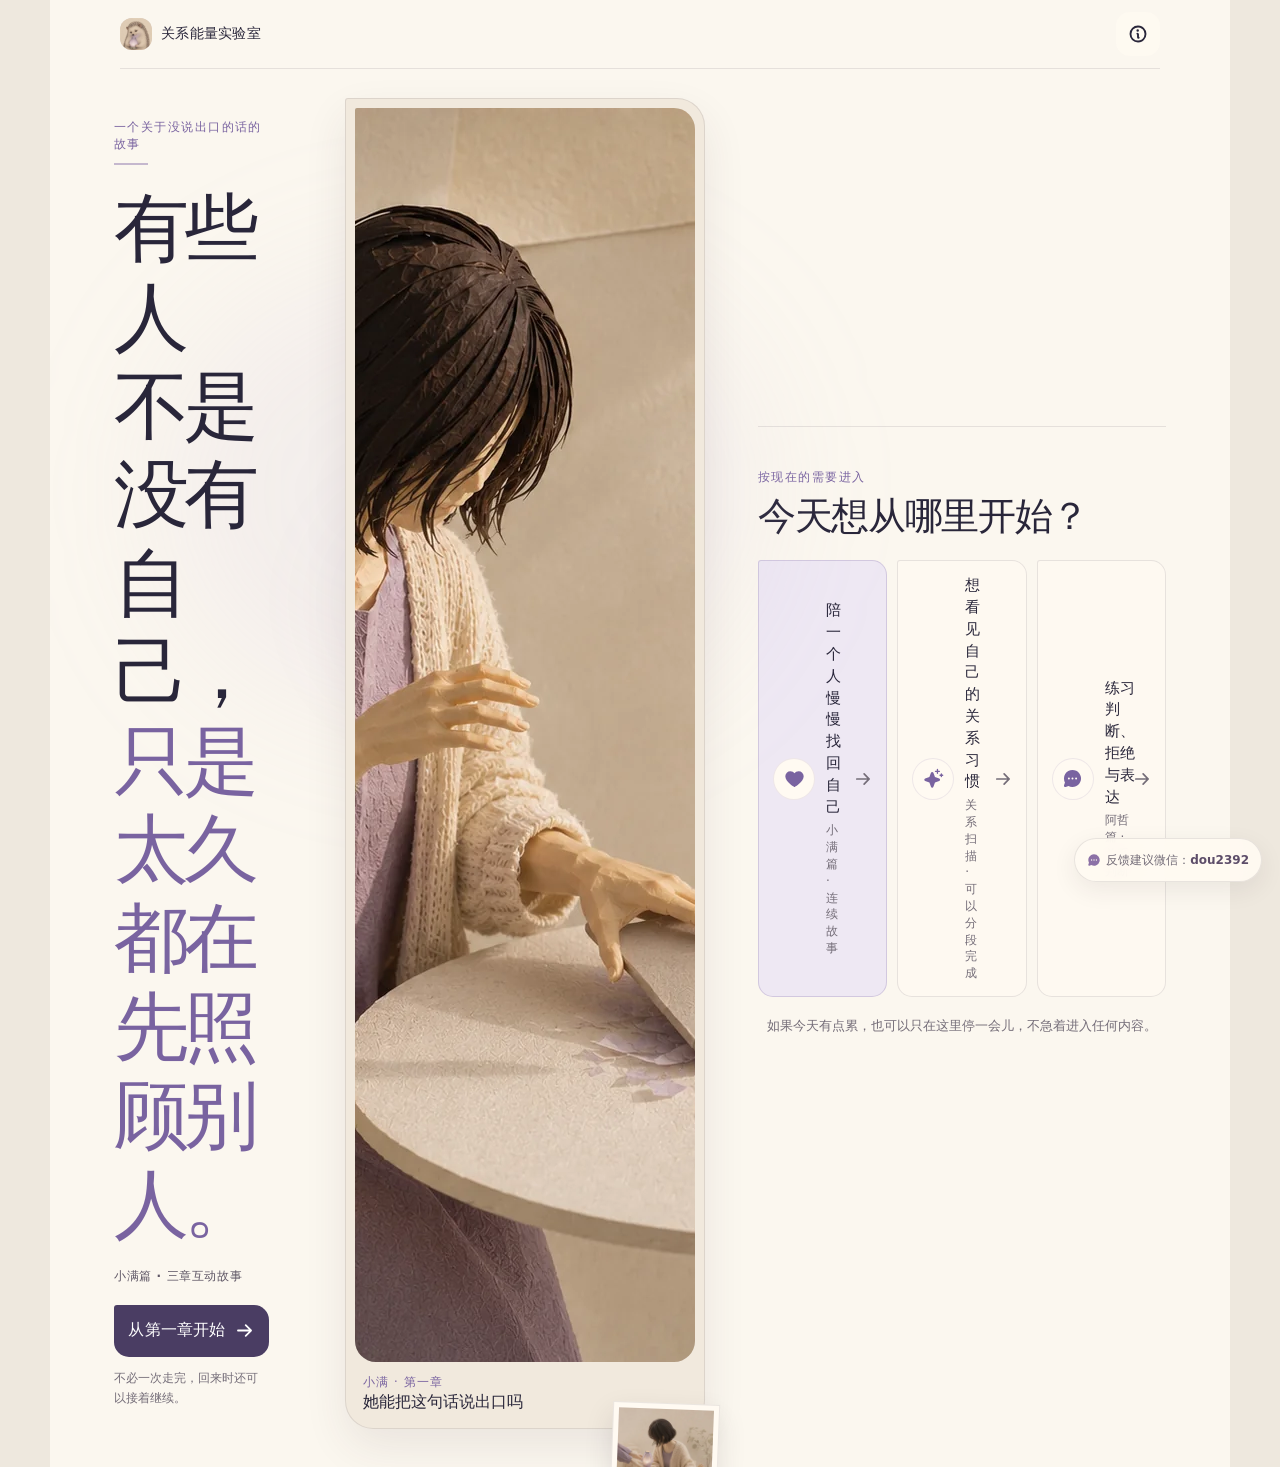
==== commit 874aeccd: "Deploy paper editorial home update" ====
--- a/index.html
+++ b/index.html
@@ -7,8 +7,8 @@
     <link rel="icon" type="image/png" href="/hedgehog-brand.png" />
     <meta name="description" content="通过可以分段完成的真实关系情境，看见你在人际关系中更常采用的保护方式。" />
     <title>关系能量实验室｜看见你的关系应对方式</title>
-    <script type="module" crossorigin src="/assets/app-Byw8kwXG.js"></script>
-    <link rel="stylesheet" crossorigin href="/assets/resource-CkbzcqmK.css">
+    <script type="module" crossorigin src="/assets/app-D-G3mEeo.js"></script>
+    <link rel="stylesheet" crossorigin href="/assets/resource-BazsWWnf.css">
   </head>
   <body>
     <div id="root"></div>
--- a/assets/resource-BazsWWnf.css
+++ b/assets/resource-BazsWWnf.css
@@ -0,0 +1 @@
+:root{font-family:Noto Sans SC,PingFang SC,Microsoft YaHei,system-ui,sans-serif;color:#2e2840;background:var(--canvas);font-synthesis:none;text-rendering:optimizeLegibility;--cream: #fbf8f2;--paper: #fffdf9;--white: #ffffff;--paper-warm: #fffaf3;--paper-glow: #fff9f2;--paper-rose: #fff8f1;--canvas: #eee9df;--canvas-deep: #eee7dd;--canvas-soft: #f4f0e8;--lavender-surface: #f0ecf7;--ink: #2e2840;--muted: #786f82;--line: rgba(64, 52, 77, .1);--violet: #7562a7;--violet-soft: #eee9f8;--coral: #d86e7c;--coral-soft: #f9e8e7;--sage: #73855c;--sage-soft: #eef1e5;--yellow: #e4bd62;--font-micro: clamp(.6875rem, .66rem + .15vw, .75rem);--font-caption: clamp(.75rem, .72rem + .15vw, .8125rem);--shadow-soft: 0 22px 60px rgba(70, 56, 48, .1);--shadow-card: 0 18px 40px rgba(70, 56, 48, .16);--motion-instant: .12s;--motion-fast: .18s;--motion-scene: .32s;--ease-standard: cubic-bezier(.2, 0, 0, 1);--ease-emphasized: cubic-bezier(.2, .8, .2, 1)}.challenge-home-card{width:100%;min-height:84px;margin-top:12px;padding:14px 14px 14px 16px;border:1px solid rgba(117,98,167,.16);border-radius:22px;background:#f1edf8;display:grid;grid-template-columns:auto 1fr auto;align-items:center;gap:13px;text-align:left;cursor:pointer;box-shadow:0 12px 30px #483a6017}.challenge-home-icon{width:46px;height:46px;border-radius:16px;display:grid;place-items:center;color:#6f59a6;background:var(--paper);box-shadow:inset 0 0 0 1px #7562a71f}.challenge-home-copy{min-width:0;display:grid;gap:2px}.challenge-home-copy small{color:#796c8e;font-size:var(--font-caption);font-weight:760;letter-spacing:.08em;text-transform:uppercase}.challenge-home-copy strong{font-family:"Noto Serif SC",Songti SC,serif;font-size:18px;line-height:1.25}.challenge-home-copy em{overflow:hidden;color:var(--muted);font-size:var(--font-caption);font-style:normal;line-height:1.45;text-overflow:ellipsis;white-space:nowrap}.challenge-home-enter{width:34px;height:34px;border-radius:12px;background:var(--violet);color:#fff;display:grid;place-items:center}.challenge-hub-screen{min-height:100svh;color:#30283c;background:radial-gradient(circle at 80% 4%,rgba(209,193,229,.58),transparent 30%),linear-gradient(180deg,#f8f4ec 0,#f1ece4)}.challenge-hub-topbar{height:64px;padding:11px 18px;display:grid;grid-template-columns:40px 1fr auto;align-items:center;gap:10px;position:relative;z-index:10}.challenge-hub-topbar>div{display:grid;gap:1px}.challenge-hub-topbar strong{font-size:12px}.challenge-hub-topbar small{color:#817689;font-size:var(--font-micro);letter-spacing:.05em}.challenge-hub-topbar>span{padding:7px 9px;border:1px solid rgba(117,98,167,.12);border-radius:999px;display:flex;align-items:center;gap:5px;color:#765f9c;background:#fffdf99e;font-size:var(--font-micro);font-weight:800}.challenge-hub-hero{width:min(100%,840px);margin:0 auto;padding:42px 22px 30px}.challenge-hub-hero>span{display:flex;align-items:center;gap:7px;color:#7b66a3;font-size:var(--font-micro);font-weight:850;letter-spacing:.08em}.challenge-hub-hero h1{margin:14px 0 15px;font-family:"Noto Serif SC",Songti SC,serif;font-size:clamp(37px,10vw,68px);letter-spacing:-.065em;line-height:1.1}.challenge-hub-hero h1 em{color:#7d65a7;font-style:normal}.challenge-hub-hero>p{max-width:610px;margin:0;color:#736a78;font-size:12px;line-height:1.8}.hub-category-tabs{width:min(100%,840px);margin:0 auto;padding:0 18px 10px;display:flex;gap:9px;overflow-x:auto;scrollbar-width:none}.hub-category-tabs::-webkit-scrollbar{display:none}.hub-category-tabs button{min-width:177px;padding:13px 14px;border:1px solid rgba(70,56,80,.09);border-radius:18px;display:grid;grid-template-columns:33px 1fr;align-items:center;gap:9px;color:#766d7b;background:#fffdf9ad;text-align:left;cursor:pointer}.hub-category-tabs button>svg{width:33px;height:33px;padding:8px;border-radius:11px;color:#7d68a3;background:#efebf6}.hub-category-tabs button>span{display:grid;gap:2px}.hub-category-tabs strong{color:#4a414f;font-size:var(--font-caption)}.hub-category-tabs small{color:#8d8491;font-size:var(--font-micro);white-space:nowrap}.hub-category-tabs button.active{border-color:#7562a73d;background:var(--paper);box-shadow:0 13px 35px #40324e1a;transform:translateY(-2px)}.hub-category-tabs button.active>svg{color:var(--white);background:#7862a3}.hub-levels{width:min(100%,840px);margin:0 auto;padding:22px 18px 34px}.hub-levels>header{margin-bottom:13px;display:grid;grid-template-columns:auto 1fr auto;align-items:end;gap:11px}.hub-levels>header>span{color:#d5c9dd;font-family:Georgia,serif;font-size:37px;line-height:.9}.hub-levels>header div{display:grid;gap:1px}.hub-levels>header small{color:#988d9a;font-size:var(--font-micro);letter-spacing:.1em}.hub-levels>header h2{margin:0;font-family:"Noto Serif SC",Songti SC,serif;font-size:20px}.hub-levels>header em{color:#8a7d8d;font-size:var(--font-micro);font-style:normal}.hub-series-list{display:grid;gap:15px}.hub-series-card{min-height:300px;padding:24px;position:relative;overflow:hidden;border:1px solid rgba(67,53,76,.09);border-radius:32px;display:grid;grid-template-columns:minmax(0,1fr) 106px;gap:18px;background:linear-gradient(145deg,#fffdf9fa,#f7f1f8f0);box-shadow:0 25px 65px #43354c1a}.hub-series-card:before{content:"";width:220px;height:220px;position:absolute;right:-90px;top:-95px;border-radius:50%;background:#7562a717;filter:blur(2px)}.hub-series-card.series-amber:before{background:#d7a9572b}.hub-series-card.series-rose:before{background:#d2738724}.hub-series-card.series-sage:before{background:#73855c26}.hub-series-copy{min-width:0;position:relative;z-index:1}.hub-series-eyebrow{color:#8c76a7;font-size:var(--font-micro);font-weight:850;letter-spacing:.11em}.hub-series-copy h2{margin:8px 0 10px;font-family:"Noto Serif SC",Songti SC,serif;font-size:34px;letter-spacing:-.055em}.hub-series-copy>p{max-width:490px;margin:0;color:#665d6b;font-size:var(--font-caption);line-height:1.8}.hub-series-visual{width:106px;height:128px;position:relative;z-index:1;align-self:start;border:1px solid rgba(91,73,104,.09);border-radius:24px;display:flex;flex-direction:column;align-items:center;justify-content:center;color:#806b9c;background:#fffdf9b8;box-shadow:0 14px 32px #43354c14}.hub-series-visual strong{margin-top:8px;font-family:Georgia,serif;font-size:25px;line-height:1}.hub-series-visual small{margin-top:3px;color:#9c91a0;font-size:var(--font-micro);letter-spacing:.12em}.series-amber .hub-series-visual{color:#9a7040}.series-rose .hub-series-visual{color:#9d6677}.series-sage .hub-series-visual{color:#6f815c}.hub-series-preview{grid-column:1/-1;padding:12px 0;position:relative;z-index:1;border-top:1px solid rgba(68,55,76,.08);border-bottom:1px solid rgba(68,55,76,.08);display:flex;gap:8px;overflow-x:auto;scrollbar-width:none}.hub-series-preview::-webkit-scrollbar{display:none}.hub-series-preview span{flex:0 0 auto;padding:8px 10px;border-radius:12px;display:flex;align-items:center;gap:7px;color:#716675;background:#f1edf3c7;font-size:var(--font-micro);font-weight:750}.hub-series-preview i{color:#9d8fa1;font-family:Georgia,serif;font-style:normal}.hub-series-enter{grid-column:1/-1;min-height:48px;padding:0 15px;position:relative;z-index:1;border:0;border-radius:16px;display:grid;grid-template-columns:1fr auto auto;align-items:center;gap:9px;color:var(--white);background:#74609b;cursor:pointer}.series-amber .hub-series-enter{background:#9a7040}.series-rose .hub-series-enter{background:#9d6677}.series-sage .hub-series-enter{background:#6f815c}.hub-series-enter span{text-align:left;font-size:var(--font-micro);opacity:.78}.hub-series-enter strong{font-size:var(--font-caption)}.hub-series-detail{min-height:calc(100svh - 64px)}.hub-series-detail-hero{width:min(calc(100% - 36px),804px);margin:24px auto 0;padding:24px;border:1px solid rgba(67,53,76,.09);border-radius:30px;background:linear-gradient(145deg,#fffdf9f5,#f6f0f8e6);box-shadow:0 22px 60px #43354c14}.hub-series-detail-hero.detail-amber{background:linear-gradient(145deg,#fffdf9fa,#f8efdfeb)}.hub-series-detail-hero.detail-rose{background:linear-gradient(145deg,#fffdf9fa,#faecf1eb)}.hub-series-detail-hero.detail-sage{background:linear-gradient(145deg,#fffdf9fa,#eef2e8eb)}.hub-series-back{padding:0 0 13px;border:0;display:flex;align-items:center;gap:6px;color:#817488;background:transparent;font-size:var(--font-caption);cursor:pointer}.hub-series-detail-title{display:flex;align-items:center;gap:12px}.hub-series-detail-title>span{width:46px;height:46px;border-radius:15px;display:grid;place-items:center;color:#7862a3;background:#efebf6e6}.detail-amber .hub-series-detail-title>span{color:#9a7040;background:#f8efdfeb}.detail-rose .hub-series-detail-title>span{color:#9d6677;background:#faecf1f0}.detail-sage .hub-series-detail-title>span{color:#6f815c;background:#eef2e8f0}.hub-series-detail-title small{color:#918598;font-size:var(--font-micro);letter-spacing:.1em}.hub-series-detail-title h1{margin:2px 0 0;font-family:"Noto Serif SC",Songti SC,serif;font-size:32px;letter-spacing:-.05em}.hub-series-detail-hero>p{max-width:650px;margin:16px 0 0;color:#665d6b;font-size:var(--font-caption);line-height:1.8}.hub-series-detail-stats{margin-top:17px;display:flex;align-items:center;flex-wrap:wrap;gap:8px;color:#8a7d8d;font-size:var(--font-micro)}.hub-series-detail-stats i{width:3px;height:3px;border-radius:50%;background:#b8aeba}.hub-series-levels{padding-top:20px}.hub-level-list{display:grid;gap:13px}.hub-level-card{min-height:242px;padding:19px;position:relative;overflow:hidden;border:1px solid rgba(67,53,76,.09);border-radius:29px;display:grid;grid-template-columns:48px 1fr;gap:13px;background:#fffdf9eb;box-shadow:0 21px 55px #43354c17}.hub-level-card:after{content:"";width:130px;height:130px;border-radius:50%;position:absolute;right:-52px;top:-55px;background:#7562a714}.hub-level-card.level-amber:after{background:#d7a95726}.hub-level-card.level-rose:after{background:#d2738721}.hub-level-card.level-sage:after{background:#73855c24}.hub-level-number{padding-top:3px;display:flex;flex-direction:column;align-items:center;gap:3px;position:relative;z-index:1}.hub-level-number span{color:#a195a5;font-size:var(--font-micro);letter-spacing:.12em;writing-mode:vertical-rl}.hub-level-number strong{color:#d7ccd9;font-family:Georgia,serif;font-size:34px;line-height:1}.hub-level-body{min-width:0;position:relative;z-index:1}.hub-level-eyebrow{color:#8c76a7;font-size:var(--font-micro);font-weight:850;letter-spacing:.1em}.hub-level-body h2{margin:6px 0 8px;font-family:"Noto Serif SC",Songti SC,serif;font-size:28px;letter-spacing:-.05em}.hub-level-body>p{margin:0;color:#665d6b;font-size:var(--font-caption);line-height:1.75}.hub-level-tags{margin-top:12px;display:flex;flex-wrap:wrap;gap:5px}.hub-level-tags span{padding:5px 8px;border-radius:999px;color:#75687d;background:#f1edf3;font-size:var(--font-micro)}.hub-level-body>small{display:block;margin-top:10px;color:#938997;font-size:var(--font-micro)}.hub-level-enter{grid-column:1/-1;min-height:43px;padding:0 13px;border:0;border-radius:14px;display:grid;grid-template-columns:auto 1fr auto;align-items:center;gap:8px;color:var(--white);background:#74609b;cursor:pointer}.level-amber .hub-level-enter{background:#9a7040}.level-rose .hub-level-enter{background:#9d6677}.hub-level-enter span{text-align:left;font-size:var(--font-caption);font-weight:800}.hub-level-card.is-coming{min-height:180px;opacity:.72;box-shadow:none}.hub-level-card.is-coming .hub-level-body h2{font-size:22px}.hub-level-locked{grid-column:1/-1;padding-top:12px;border-top:1px solid rgba(68,55,76,.08);display:flex;align-items:center;gap:6px;color:#958a98;font-size:var(--font-micro)}.level-sage .hub-level-enter{background:#6f815c}.challenge-hub-note{width:min(calc(100% - 36px),804px);margin:0 auto;padding:18px 0 38px;border-top:1px solid rgba(67,53,76,.09);display:grid;grid-template-columns:auto 1fr;gap:9px;color:#827887}.challenge-hub-note svg{margin-top:2px;color:#b07382}.challenge-hub-note p{margin:0;font-size:var(--font-micro);line-height:1.7}.hub-memory-label{width:-moz-fit-content;width:fit-content;margin-top:10px;padding:7px 10px;display:flex;align-items:center;gap:6px;border:1px solid rgba(153,95,123,.15);border-radius:999px;color:#8c5873;background:#fbf0f4cc;font-size:12px;font-weight:800}.story-loading-screen{min-height:100svh;display:grid;place-content:center;justify-items:center;gap:8px;color:#6f5a96;background:radial-gradient(circle at 50% 42%,#f2ecf8,#f8f4ec 58%)}.story-loading-screen>div{width:64px;height:64px;margin-bottom:8px;border-radius:22px;display:grid;place-items:center;color:var(--white);background:#7964a1;box-shadow:0 18px 42px #4f3b6833}.story-loading-screen span{color:#92869a;font-size:var(--font-micro);letter-spacing:.12em}.story-loading-screen strong{font-family:"Noto Serif SC",Songti SC,serif;font-size:22px}@media(max-width:460px){.hub-series-card{padding:20px;grid-template-columns:minmax(0,1fr) 82px;gap:13px}.hub-series-visual{width:82px;height:112px;border-radius:20px}.hub-series-copy h2{font-size:30px}.hub-series-detail-hero{padding:20px}.hub-series-detail-stats{align-items:flex-start;flex-direction:column}.hub-series-detail-stats i{display:none}}@media(min-width:760px){.hub-level-list{grid-template-columns:repeat(2,minmax(0,1fr));align-items:stretch}.hub-level-card{min-height:270px}.challenge-hub-hero{padding-top:68px}.hub-category-tabs{overflow:visible}.hub-category-tabs button{flex:1;min-width:0}.hub-series-card{min-height:320px;padding:30px;grid-template-columns:minmax(0,1fr) 138px}.hub-series-visual{width:138px;height:148px}.hub-series-copy h2{font-size:42px}}.challenge-screen{min-height:100svh;color:#30283c;background:#f6f1e8}.challenge-topbar{width:100%;height:64px;padding:12px 18px;display:grid;grid-template-columns:40px 1fr 52px;align-items:center;gap:10px;position:relative;z-index:30}.challenge-brand{display:grid;justify-items:center;gap:1px}.challenge-brand span{font-size:13px;font-weight:800}.challenge-brand small{color:var(--muted);font-size:var(--font-caption)}.challenge-live{display:inline-flex;align-items:center;justify-content:flex-end;gap:5px;color:#9a5262;font-size:var(--font-micro);font-weight:850;letter-spacing:.12em}.challenge-live>span{width:7px;height:7px;border-radius:50%;background:#d86e7c;box-shadow:0 0 0 5px #d86e7c1f}.challenge-intro{min-height:100svh;overflow:hidden;background:#ece6f5}.challenge-intro-inner{width:min(100%,520px);min-height:calc(100svh - 64px);margin:0 auto;padding:22px 20px 30px;display:flex;flex-direction:column}.challenge-intro-copy{position:relative;padding:16px 6px 22px}.challenge-intro-copy:after{content:"08";position:absolute;right:2px;top:2px;color:#7562a717;font-family:Georgia,serif;font-size:112px;font-weight:800;line-height:1;pointer-events:none}.challenge-kicker{display:inline-flex;align-items:center;gap:6px;color:#745ca8;font-size:12px;font-weight:800;letter-spacing:.08em}.challenge-intro-copy h1{max-width:360px;margin:13px 0 12px;position:relative;z-index:2;font-family:"Noto Serif SC",Songti SC,Georgia,serif;font-size:clamp(48px,15vw,72px);font-weight:740;letter-spacing:-.08em;line-height:.97}.challenge-intro-copy p{max-width:380px;margin:0;color:#6e647a;font-size:14px;line-height:1.75}.challenge-premise{padding:20px;border-radius:28px;background:var(--paper);box-shadow:0 18px 50px #483a601a}.premise-time{display:flex;align-items:center;gap:7px;color:#8b6575;font-size:var(--font-caption);font-weight:800;letter-spacing:.06em}.challenge-premise h2{margin:10px 0 16px;font-family:"Noto Serif SC",Songti SC,serif;font-size:19px}.capacity-list{border-top:1px solid var(--line)}.capacity-list>div{min-height:39px;border-bottom:1px solid var(--line);display:flex;align-items:center;justify-content:space-between;gap:14px;font-size:12px}.capacity-list span{color:var(--muted)}.capacity-list strong{text-align:right}.challenge-premise>p{margin:16px 0 0;display:flex;align-items:flex-start;gap:8px;color:#6b6176;font-size:var(--font-caption);line-height:1.65}.challenge-premise>p svg{flex:0 0 auto;margin-top:1px;color:var(--sage)}.challenge-start{margin-top:18px}.challenge-duration{margin-top:10px;color:#7c7286;font-size:var(--font-caption);text-align:center}.challenge-progress{width:min(calc(100% - 40px),760px);height:4px;margin:0 auto;display:grid;grid-template-columns:repeat(8,1fr);gap:5px}.challenge-progress span{border-radius:20px;background:#4638521a}.challenge-progress span.done{background:#8069ae}.dialogue-screen{overflow-x:hidden;transition:background-color .45s ease}.dialogue-screen.is-straining{background:#f2e5e7}.dialogue-layout{width:min(100%,1040px);margin:0 auto;padding:18px 18px 44px;display:grid;gap:14px}.metric-panel{padding:14px 15px;border:1px solid rgba(73,59,85,.08);border-radius:20px;background:#fffdf9c2}.impression-row{margin-bottom:11px;display:flex;align-items:baseline;justify-content:space-between;gap:12px}.impression-row span{color:var(--muted);font-size:var(--font-caption)}.impression-row strong{font-size:var(--font-caption);text-align:right}.metric-grid{display:grid;grid-template-columns:1fr 1fr;gap:9px 13px}.metric-item>span{display:block;margin-bottom:5px;color:#6f6578;font-size:var(--font-micro)}.metric-track{height:4px;overflow:hidden;border-radius:12px;background:#3f334917}.metric-fill{height:100%;border-radius:inherit;background:#8875b4}.metric-boundary{background:#71865f}.metric-trust{background:#4f7e8f}.metric-rumination{background:#d16d7a}.dialogue-stage{min-height:600px;padding:18px;border-radius:30px;background:var(--paper);box-shadow:0 22px 60px #42354d1c}.scene-meta{margin-bottom:24px;display:flex;align-items:center;justify-content:space-between;gap:18px}.scene-meta span{padding:6px 9px;border-radius:9px;color:#8d5967;background:#f8e8e9;font-size:var(--font-caption);font-weight:800}.scene-meta strong{color:#756b7d;font-size:var(--font-caption);letter-spacing:.04em}.npc-row{display:grid;grid-template-columns:58px 1fr;align-items:end;gap:12px}.npc-avatar{width:58px;height:76px;border-radius:18px;-o-object-fit:cover;object-fit:cover;box-shadow:0 10px 24px #46384d29}.dialogue-bubble{padding:15px 16px;border-radius:22px 22px 22px 7px;background:var(--lavender-surface)}.dialogue-bubble .speaker{display:block;margin-bottom:5px;color:#7862a4;font-size:var(--font-caption);font-weight:820}.dialogue-bubble p{margin:0;font-size:14px;font-weight:620;line-height:1.65}.reaction-bubble{background:#e9f0e4}.round-note{margin:18px 0 20px 70px;color:#817687;font-size:var(--font-caption);line-height:1.6}.challenge-options{margin-top:20px;display:grid;gap:9px}.choice-label{margin:0 0 2px 3px;color:#776b80;font-size:var(--font-caption);font-weight:800;letter-spacing:.06em}.challenge-choice{width:100%;min-height:72px;padding:12px 11px;border:1px solid rgba(73,58,83,.09);border-radius:18px;background:var(--white);display:grid;grid-template-columns:30px 1fr 20px;align-items:center;gap:9px;text-align:left;cursor:pointer;transition:border-color .18s ease,transform .18s ease,background-color .18s ease}.challenge-choice:hover{border-color:#7562a757;background:#fcfaff}.challenge-choice-letter{width:30px;height:30px;border-radius:11px;display:grid;place-items:center;color:#725fa1;background:var(--lavender-surface);font-size:var(--font-caption);font-weight:850}.challenge-choice>span:nth-child(2){min-width:0;display:grid;gap:4px}.challenge-choice strong{font-size:12px;font-weight:720;line-height:1.55}.challenge-choice small{color:#897e8f;font-size:var(--font-micro)}.challenge-choice>svg{color:#8a7c94}.reaction-panel{margin-top:22px;padding-top:20px;border-top:1px solid var(--line)}.reaction-label{display:flex;align-items:center;gap:7px;color:#647956;font-size:var(--font-caption);font-weight:800}.reaction-panel>p{margin:9px 0 18px;color:#7d7284;font-size:var(--font-caption);line-height:1.65}.reaction-panel>h3{margin:12px 0 7px;color:#332c38;font-family:var(--font-serif);font-size:clamp(1.1rem,4vw,1.35rem);line-height:1.45}.reaction-watch{margin:4px 0 12px;padding:13px 14px;border:1px solid rgba(116,130,101,.22);border-radius:14px;background:linear-gradient(135deg,#f0f4e8d6,#f9f6efeb)}.reaction-watch strong{display:block;margin-bottom:5px;color:#647956;font-size:var(--font-caption)}.reaction-watch p{margin:0;color:#5f5864;font-size:var(--font-caption);line-height:1.65}.reaction-panel>small{display:block;margin-bottom:18px;color:#918694;font-size:var(--font-micro);line-height:1.55}.timed-reflection{margin:14px 0 18px;padding:15px;border:1px solid rgba(116,130,101,.22);border-radius:15px;background:#f7f4ece6}.timed-reflection>strong{display:block;color:#3f3744;font-family:var(--font-serif);line-height:1.5}.timed-reflection>p,.timed-reflection>small{display:block;margin:7px 0 0;color:#716777;font-size:var(--font-caption);line-height:1.65}.timed-reflection>small{color:#647956}.ending-screen{overflow:hidden;background:#ece6f5}.ending-abstract{background:#281f36;color:var(--paper-glow)}.ending-inner{width:min(100%,760px);min-height:calc(100svh - 64px);margin:0 auto;padding:18px 20px 36px;position:relative;display:grid;align-content:start;justify-items:center}.ending-card-frame{width:min(58vw,225px);position:relative;z-index:3}.ending-card-frame img{width:100%;display:block;border-radius:24px;box-shadow:0 24px 60px #34284533}.abstracting .ending-card-frame img{box-shadow:-10px 0 #23c1d666,10px 0 #eb418161,0 24px 70px #00000080}.thought-storm{position:absolute;top:0;right:0;bottom:0;left:0;overflow:hidden;pointer-events:none}.thought-storm span{position:absolute;color:#ffeee61a;font-size:clamp(20px,7vw,54px);font-weight:900;white-space:nowrap;animation:thought-drift 2.8s infinite alternate ease-in-out}.thought-storm span:nth-child(1){top:4%;left:-15%;transform:rotate(-8deg)}.thought-storm span:nth-child(2){top:31%;right:-20%;transform:rotate(12deg);animation-delay:-.8s}.thought-storm span:nth-child(3){top:56%;left:-22%;transform:rotate(5deg);animation-delay:-1.6s}.thought-storm span:nth-child(4){bottom:8%;right:3%;transform:rotate(-12deg);animation-delay:-2.2s}@keyframes thought-drift{0%{translate:-8px 0;filter:blur(0)}to{translate:12px -8px;filter:blur(2px)}}.ending-copy{max-width:570px;margin-top:20px;position:relative;z-index:3;text-align:center}.ending-copy>span{color:#7b66a9;font-size:var(--font-micro);font-weight:850;letter-spacing:.14em}.ending-abstract .ending-copy>span{color:#ef789d}.ending-copy h1{margin:6px 0 10px;font-family:"Noto Serif SC",Songti SC,serif;font-size:clamp(32px,10vw,52px);letter-spacing:-.05em}.ending-line{margin:0 auto;color:#6d6376;font-size:14px;font-weight:650;line-height:1.75}.ending-abstract .ending-line{color:#efe6ef}.ending-insight{margin-top:16px;padding:15px;border:1px solid rgba(117,98,167,.13);border-radius:18px;display:flex;align-items:flex-start;gap:9px;background:#fffdf9ad;text-align:left}.ending-abstract .ending-insight{border-color:#ffffff24;background:#ffffff0f}.ending-insight svg{flex:0 0 auto;margin-top:2px;color:#d2a34f}.ending-insight p{margin:0;font-size:var(--font-caption);line-height:1.7}.ending-stats{width:100%;margin-top:18px;position:relative;z-index:3;border-top:1px solid rgba(76,62,88,.1);border-bottom:1px solid rgba(76,62,88,.1)}.ending-abstract .ending-stats{border-color:#ffffff1c}.ending-stats>div{min-height:44px;display:flex;align-items:center;justify-content:space-between;gap:14px}.ending-stats span{color:#827689;font-size:var(--font-caption)}.ending-abstract .ending-stats span{color:#a99eae}.ending-stats strong{font-size:var(--font-caption);text-align:right}.ending-actions{width:100%;margin-top:18px;position:relative;z-index:3;display:grid;gap:6px}.ending-abstract .text-button{color:#ddd3e2}.ending-safety{margin:12px 0 0;position:relative;z-index:3;display:flex;align-items:center;gap:6px;color:#8d8193;font-size:var(--font-micro)}@media(min-width:760px){.dialogue-layout{padding-top:28px;grid-template-columns:230px minmax(0,1fr);align-items:start}.metric-panel{position:sticky;top:20px;padding:20px;border-radius:24px}.metric-grid{grid-template-columns:1fr;gap:15px}.dialogue-stage{min-height:650px;padding:30px}.challenge-choice{min-height:78px;padding:14px 16px}.challenge-choice strong{font-size:13px}.ending-inner{grid-template-columns:240px 1fr;-moz-column-gap:32px;column-gap:32px;align-content:center}.ending-card-frame{width:240px;grid-row:1 / span 4}.ending-copy{margin-top:0;text-align:left}.ending-line{margin-left:0}.ending-stats,.ending-actions,.ending-safety{grid-column:2}}.timed-screen{overflow:hidden;background:#2a2137;color:var(--paper-warm)}.timed-screen .challenge-brand small,.timed-screen .challenge-brand span{color:var(--paper-warm)}.timed-layout{width:min(100%,720px);min-height:calc(100svh - 64px);margin:0 auto;padding:18px 18px 40px;display:grid;align-items:center}.timed-card{padding:20px;border:1px solid rgba(255,255,255,.13);border-radius:30px;background:#352942;box-shadow:0 28px 80px #0000004d;transition:background-color .2s ease,transform .2s ease}.timed-card.timer-critical{background:#4a2638;animation:urgent-pulse .65s infinite alternate ease-in-out}@keyframes urgent-pulse{0%{transform:scale(1)}to{transform:scale(1.008)}}.timed-heading{display:flex;align-items:center;justify-content:space-between;gap:16px}.timed-heading>span{display:inline-flex;align-items:center;gap:7px;color:#f3b56e;font-size:var(--font-caption);font-weight:850;letter-spacing:.12em}.timed-heading>strong{font-family:Georgia,serif;font-size:34px;line-height:1}.timed-heading>strong small{margin-left:3px;color:#c2b6ca;font-family:inherit;font-size:var(--font-caption)}.timer-track{height:5px;margin-top:13px;overflow:hidden;border-radius:20px;background:#ffffff1a}.timer-track>div{height:100%;border-radius:inherit;background:#ef8b73}.timed-call{padding:28px 3px 20px}.timed-call>span{color:#b9aebf;font-size:var(--font-caption)}.timed-call h1{margin:7px 0 13px;font-family:"Noto Serif SC",Songti SC,serif;font-size:clamp(27px,8vw,42px);line-height:1.18}.timed-call p{margin:0;color:#eee5ee;font-size:14px;font-weight:650;line-height:1.75}.timed-options{margin-top:5px}.timed-options .challenge-choice{border-color:#ffffff1c;background:#ffffff14;color:var(--paper-warm)}.timed-options .challenge-choice:hover{border-color:#f4b56e8c;background:#ffffff21}.timed-options .challenge-choice-letter{color:#f7c58c;background:#f4b56e1f}.timed-options .challenge-choice>svg{color:#d7cadb}.timed-reaction{display:grid;gap:14px}.timeout-label{width:-moz-fit-content;width:fit-content;padding:7px 10px;border-radius:10px;color:#ffcf9d;background:#ef8b7321;font-size:var(--font-caption);font-weight:800}.timed-reaction .dialogue-bubble{color:#2f2938}.timed-reaction>p{margin:0;color:#c8bdcc;font-size:var(--font-caption);line-height:1.7}.peer-evaluation-screen{background:#e9edf0}.peer-evaluation-inner{width:min(100%,680px);min-height:calc(100svh - 64px);margin:0 auto;padding:44px 22px 38px;display:flex;flex-direction:column;justify-content:center}.peer-evaluation-inner h1{margin:14px 0 13px;font-family:"Noto Serif SC",Songti SC,serif;font-size:clamp(32px,10vw,52px);letter-spacing:-.05em;line-height:1.15}.evaluation-context{max-width:520px;margin:0;color:#716878;font-size:12px;line-height:1.7}.peer-evaluation-inner blockquote{margin:28px 0 18px;padding:24px 22px;border:0;border-radius:8px 28px 28px;background:var(--paper);box-shadow:0 20px 55px #3b414b1f;font-family:"Noto Serif SC",Songti SC,serif;font-size:clamp(17px,5vw,23px);font-weight:680;line-height:1.75}.evaluation-reading{margin-bottom:22px;display:flex;align-items:flex-start;gap:9px;color:#706677}.evaluation-reading svg{flex:0 0 auto;margin-top:2px;color:#b38945}.evaluation-reading p{margin:0;font-size:var(--font-caption);line-height:1.7}@media(prefers-reduced-motion:reduce){.timed-card.timer-critical{animation:none}}.chapter-next-button{width:100%;min-height:48px;margin-top:9px;padding:12px 16px;display:flex;align-items:center;justify-content:center;gap:8px;border:1px solid rgba(119,91,145,.22);border-radius:15px;color:#70558c;background:linear-gradient(135deg,#f4ecf9eb,#fbf6f0f2);font-size:13px;font-weight:850;box-shadow:0 10px 28px #4b375814}.after-screen{--after-ink: #302936;--after-muted: #766d7c;--after-purple: #8067a0;--after-sage: #6f7f68;min-height:100svh;color:var(--after-ink);background:radial-gradient(circle at 84% 2%,rgba(208,191,229,.58),transparent 31%),radial-gradient(circle at 8% 92%,rgba(228,196,203,.36),transparent 35%),linear-gradient(180deg,#f8f3ec,#eee8f3)}.after-topbar{width:100%;min-height:66px;padding:11px 18px;position:relative;z-index:20;display:grid;grid-template-columns:40px 1fr auto;align-items:center;gap:10px;border-bottom:1px solid rgba(67,53,76,.07);background:#f9f6f1ad;-webkit-backdrop-filter:blur(18px);backdrop-filter:blur(18px)}.after-topbar>div{display:grid;gap:2px}.after-topbar strong{font-size:13px}.after-topbar small{color:#84798b;font-size:12px}.after-topbar>span{padding:7px 10px;display:flex;align-items:center;gap:6px;border:1px solid rgba(112,92,142,.13);border-radius:999px;color:#735c92;background:#fffdf9a6;font-size:12px;font-weight:800}.after-intro{position:relative;overflow:hidden}.after-intro-glow{position:absolute;top:0;right:0;bottom:0;left:0;pointer-events:none}.after-intro-glow i{width:260px;height:260px;position:absolute;border-radius:50%;filter:blur(10px);background:#9777b81a}.after-intro-glow i:nth-child(1){top:8%;right:-110px}.after-intro-glow i:nth-child(2){bottom:8%;left:-130px;background:#c0748a1a}.after-intro-glow i:nth-child(3){width:2px;height:64%;top:20%;left:52%;border-radius:0;background:linear-gradient(transparent,rgba(102,80,126,.14),transparent)}.after-intro-inner{width:min(calc(100% - 36px),940px);margin:0 auto;padding:42px 0 58px;position:relative;z-index:2;display:grid;gap:34px;align-items:center}.after-phone{width:min(82vw,310px);min-height:480px;margin:0 auto;padding:18px 17px;position:relative;border:7px solid #413846;border-radius:38px;background:linear-gradient(180deg,#eee9f0,#f8f4f0 42%,#eee8ec);box-shadow:0 35px 80px #33293a3d,inset 0 0 0 1px #ffffffb3}.after-phone:before{content:"";width:90px;height:22px;position:absolute;top:7px;left:50%;transform:translate(-50%);border-radius:0 0 14px 14px;background:#413846}.after-phone-status{margin:4px 3px 42px;display:flex;justify-content:space-between;color:#5d5361;font-size:12px;font-weight:800}.after-phone-status i{width:18px;height:8px;border:1px solid #625767;border-radius:3px}.after-phone>small{display:block;margin-bottom:12px;color:#85798b;text-align:center;font-size:12px}.after-phone>blockquote{width:-moz-fit-content;width:fit-content;margin:0 0 100px auto;padding:11px 16px;border-radius:18px 5px 18px 18px;color:#fff;background:#8570a0;font-size:15px}.after-typing-draft{padding:14px;border:1px solid rgba(75,59,85,.1);border-radius:16px;background:#ffffffbf;box-shadow:0 12px 30px #3d2f4414}.after-typing-draft span{color:#8b7e90;font-size:12px}.after-typing-draft p{margin:8px 0 0;color:#4e4552;font-size:13px;line-height:1.75}.after-typing-draft p:after{content:"";width:1px;height:16px;margin-left:3px;display:inline-block;vertical-align:-3px;background:#765d94;animation:after-cursor 1s steps(1) infinite}.after-phone>em{display:block;margin-top:16px;color:#9a8da0;text-align:center;font-size:12px;font-style:normal}@keyframes after-cursor{50%{opacity:0}}.after-intro-copy>span{display:flex;align-items:center;gap:7px;color:#755c98;font-size:12px;font-weight:850;letter-spacing:.08em}.after-intro-copy h1{margin:14px 0 18px;font-family:"Noto Serif SC",Songti SC,serif;font-size:clamp(37px,10vw,60px);letter-spacing:-.065em;line-height:1.12}.after-intro-copy h1 em{color:#8a6483;font-style:normal}.after-intro-copy>p{margin:0;color:#6f6674;font-size:14px;line-height:1.85}.legacy-note{margin:22px 0;padding:15px;display:grid;grid-template-columns:auto 1fr;gap:11px;border:1px solid rgba(125,98,147,.13);border-radius:18px;background:#fffdf9b8}.legacy-note>svg{margin-top:2px;color:#b07386}.legacy-note strong{font-size:13px}.legacy-note p{margin:5px 0 0;color:#7a707d;font-size:12px;line-height:1.65}.after-intro-copy>small{margin-top:13px;display:block;color:#8d8291;font-size:12px;line-height:1.6}.after-progress{width:min(calc(100% - 36px),840px);height:4px;margin:14px auto 0;display:flex;gap:5px}.after-progress span{flex:1;border-radius:999px;background:#4e3e581a;transition:background .35s ease,transform .35s ease}.after-progress span.done{background:linear-gradient(90deg,#a583ad,#7c8b70);transform:scaleY(1.35)}.after-story{overflow:hidden}.after-story.is-looping:after{content:"是不是我说错了　要不要解释　他会不会讨厌我";position:fixed;inset:auto -20px 16px;z-index:0;color:#4a355412;font-family:"Noto Serif SC",serif;font-size:clamp(18px,6vw,42px);white-space:nowrap;animation:after-rumination 9s linear infinite}@keyframes after-rumination{to{transform:translate(-28%)}}.after-story-layout{width:min(calc(100% - 32px),880px);margin:0 auto;padding:28px 0 60px;position:relative;z-index:2;display:grid;gap:15px}.after-xiaoman-state{padding:10px 12px;display:flex;align-items:center;gap:10px;border:1px solid rgba(84,68,94,.08);border-radius:17px;background:#fffdf999}.after-xiaoman-state img{width:50px;height:50px;border-radius:15px;-o-object-fit:cover;object-fit:cover;-o-object-position:center 45%;object-position:center 45%;box-shadow:0 8px 20px #41314c1f}.after-xiaoman-state div{display:grid;gap:2px}.after-xiaoman-state strong{font-size:13px}.after-xiaoman-state span{color:#7e7482;font-size:12px}.after-xiaoman-state p{margin:7px 0 0;padding-top:7px;border-top:1px solid rgba(111,86,122,.1);color:#918493;font-size:var(--font-caption);line-height:1.55}.after-scene-card{padding:20px 17px;border:1px solid rgba(79,61,90,.1);border-radius:26px;background:#fffdf9d1;box-shadow:0 24px 65px #3e2e491c;-webkit-backdrop-filter:blur(16px);backdrop-filter:blur(16px)}.after-scene-card>header{margin-bottom:18px;display:flex;align-items:center;justify-content:space-between;gap:12px}.after-scene-card>header span{color:#8c7e91;font-size:12px}.after-scene-card>header strong{color:#56465f;font-family:"Noto Serif SC",Songti SC,serif;font-size:15px}.after-message{padding:17px;border-radius:7px 21px 21px;background:linear-gradient(145deg,#eee8f3,#f5f0f4)}.after-message span{color:#7e6892;font-size:12px;font-weight:800}.after-message p{margin:8px 0 0;color:#463d4a;font-size:14px;line-height:1.8}.after-clue{margin:13px 0 19px;padding:12px 13px;display:grid;grid-template-columns:auto 1fr;gap:9px;border:1px solid rgba(106,125,96,.14);border-radius:15px;background:#eef2e8b3}.after-clue svg{margin-top:3px;color:#73826b}.after-clue p{margin:0;color:#6e666f;font-size:12px;line-height:1.65}.after-clue strong{display:block;margin-bottom:3px;color:#63725d}.after-draft{padding:15px;position:relative;border:1px dashed rgba(117,90,134,.25);border-radius:17px;background:#f9f6f9cc}.after-draft span{color:#907d98;font-size:12px}.after-draft p{margin:8px 0 0;padding-right:42px;color:#56495b;font-size:13px;line-height:1.7}.after-draft i{position:absolute;top:12px;right:12px;color:#a190a8;font-size:12px;font-style:normal}.after-compose>small{margin:16px 0 10px;display:block;color:#766c7a;font-size:12px;font-weight:800}.after-options{display:grid;gap:9px}.after-options button{width:100%;padding:13px 12px;display:grid;grid-template-columns:25px 1fr auto;align-items:center;gap:9px;border:1px solid rgba(83,66,94,.1);border-radius:15px;color:#463d4a;background:#fffc;text-align:left;transition:transform .2s ease,border-color .2s ease,box-shadow .2s ease}.after-options button:hover{transform:translateY(-2px);border-color:#7d5e9747;box-shadow:0 10px 24px #4a385414}.after-options button>span{width:25px;height:25px;display:grid;place-items:center;border-radius:9px;color:#785d91;background:#eee7f3;font-size:12px;font-weight:900}.after-options button p{margin:0;font-size:13px;line-height:1.55}.after-options button svg{color:#94869a}.after-choice-result>span{color:#89768f;font-size:12px;font-weight:800}.after-choice-result>blockquote{margin:10px 0 13px;padding:16px;border-radius:18px 6px 18px 18px;color:#fff;background:linear-gradient(135deg,#8b6fa0,#74627e);font-family:"Noto Serif SC",Songti SC,serif;font-size:15px;line-height:1.75;box-shadow:0 14px 32px #533d632e}.after-immediate{padding:13px 14px;border-radius:14px;background:#f3eef2}.after-immediate small{color:#887a8e;font-size:12px}.after-immediate p{margin:5px 0 0;color:#5d535f;font-size:13px;line-height:1.7}.after-reading{margin:11px 0;padding:13px;display:grid;grid-template-columns:auto 1fr;gap:9px;border:1px solid rgba(119,134,105,.16);border-radius:14px;background:#eff3e9bf}.after-reading svg{margin-top:3px;color:#7e8d74}.after-reading p{margin:0;color:#646068;font-size:12px;line-height:1.65}.after-not-yet{margin:0 0 16px;padding:0 2px;display:flex;align-items:flex-start;gap:7px;color:#918695;font-size:12px;line-height:1.6}.after-not-yet svg{flex:0 0 auto;margin-top:2px}.after-aftertaste{margin:13px 0 17px;padding:14px 15px;border-left:3px solid #a58aaa;border-radius:5px 15px 15px 5px;background:linear-gradient(110deg,#ede5f0d1,#f9f6f1c7)}.after-aftertaste>span{display:flex;align-items:center;gap:7px;color:#796781;font-size:var(--font-caption);font-weight:800;letter-spacing:.05em}.after-aftertaste p{margin:8px 0 5px;color:#574e5b;font-family:"Noto Serif SC",Songti SC,serif;font-size:13px;line-height:1.75}.after-aftertaste small{color:#9a8e9c;font-size:var(--font-caption)}.after-aftertaste.tone-loop{border-color:#b67d87;background:linear-gradient(110deg,#f4e2e6cc,#f9f6f1c7)}.after-aftertaste.tone-steady,.after-aftertaste.tone-repair{border-color:#839376;background:linear-gradient(110deg,#e9f0e2c7,#f9f6f1c7)}.after-aftertaste.tone-wall{border-color:#8f8994;background:linear-gradient(110deg,#e9e6ebd6,#f9f6f1c7)}.after-truth{color:#39303e;background:radial-gradient(circle at 78% 8%,rgba(201,179,220,.58),transparent 34%),radial-gradient(circle at 8% 92%,rgba(222,190,197,.34),transparent 34%),linear-gradient(180deg,#f7f1ea,#eae4ef)}.after-truth .after-topbar{border-color:#4c3b5714;background:#f8f4efb3}.after-truth-inner{width:min(calc(100% - 38px),690px);margin:0 auto;padding:58px 0 70px}.after-truth-inner>span{display:flex;align-items:center;gap:7px;color:#795f94;font-size:12px;font-weight:850;letter-spacing:.08em}.after-truth-inner>small{margin-top:24px;display:block;color:#8d8191;font-size:12px}.after-truth-inner h1{margin:10px 0 26px;font-family:"Noto Serif SC",Songti SC,serif;font-size:clamp(32px,9vw,52px);letter-spacing:-.06em;line-height:1.18}.after-truth-inner>blockquote{margin:0;padding:24px 21px;border:1px solid rgba(91,69,103,.12);border-radius:7px 25px 25px;color:#4a3e4e;background:linear-gradient(145deg,#fffdf9eb,#f7eff1e6);font-family:"Noto Serif SC",Songti SC,serif;font-size:16px;line-height:1.85;box-shadow:0 24px 60px #43304c1f}.after-truth-compare{margin:19px 0 24px;padding-left:16px;border-left:2px solid rgba(195,161,208,.35)}.after-truth-compare span{color:#a99dac;font-size:12px}.after-truth-compare p{margin:7px 0 12px;color:#594d5e;font-size:13px;line-height:1.7}.after-truth-compare strong{color:#6e626f;font-size:12px;font-weight:500;line-height:1.7}.after-easter{position:relative;overflow:hidden;color:#f2eaf1;background:radial-gradient(circle at 50% 26%,rgba(120,82,132,.3),transparent 35%),#1f1922}.after-easter .after-topbar{color:#eee7f0;border-color:#ffffff12;background:#1f1922a6}.after-easter .after-topbar strong,.after-easter .after-topbar small,.after-easter .after-topbar>span{color:#eee7f0}.after-easter-echoes{position:absolute;top:65px;right:0;bottom:0;left:0;overflow:hidden;pointer-events:none}.after-easter-echoes span{position:absolute;color:#eed7e912;font-family:"Noto Serif SC",serif;font-size:clamp(20px,7vw,54px);white-space:nowrap}.after-easter-echoes span:nth-child(1){top:8%;left:-5%;transform:rotate(-5deg)}.after-easter-echoes span:nth-child(2){top:34%;right:-11%;transform:rotate(7deg)}.after-easter-echoes span:nth-child(3){bottom:25%;left:-8%;transform:rotate(4deg)}.after-easter-echoes span:nth-child(4){bottom:5%;right:-8%;transform:rotate(-6deg)}.after-easter>section{width:min(calc(100% - 38px),720px);min-height:calc(100svh - 66px);margin:0 auto;padding:72px 0 58px;position:relative;z-index:2;display:grid;align-content:center;text-align:center}.after-easter section>small{color:#b79dbe;font-size:12px;letter-spacing:.08em}.after-easter h1{margin:25px 0 22px;font-family:"Noto Serif SC",Songti SC,serif;font-size:clamp(34px,10vw,58px);letter-spacing:-.065em;line-height:1.22}.after-easter section>div{color:#d1c4d0;font-size:14px;line-height:1.95}.after-easter section>blockquote{margin:27px auto 0;padding:19px;border-top:1px solid rgba(255,255,255,.11);border-bottom:1px solid rgba(255,255,255,.11);color:#f0e2eb;font-family:"Noto Serif SC",serif;font-size:15px;line-height:1.9}.after-easter .still-continue{margin-top:30px;color:#d6c6d5}.after-ending{background:radial-gradient(circle at 50% 2%,rgba(207,188,225,.6),transparent 32%),linear-gradient(180deg,#f8f3ed,#eee7f2)}.after-ending.ending-retreat,.after-ending.ending-loop{color:#eee8ef;background:radial-gradient(circle at 50% 8%,rgba(123,80,132,.3),transparent 35%),#201a23}.after-ending.ending-retreat .after-topbar,.after-ending.ending-loop .after-topbar{color:#eee8ef;border-color:#ffffff12;background:#201a23b8}.after-ending.ending-retreat .after-topbar strong,.after-ending.ending-retreat .after-topbar small,.after-ending.ending-retreat .after-topbar>span,.after-ending.ending-loop .after-topbar strong,.after-ending.ending-loop .after-topbar small,.after-ending.ending-loop .after-topbar>span{color:#eee8ef}.after-ending-inner{width:min(calc(100% - 34px),720px);margin:0 auto;padding:34px 0 70px;text-align:center}.after-ending-inner>header{display:flex;justify-content:space-between;gap:12px;color:#7d6798;font-size:12px;font-weight:850;letter-spacing:.07em}.after-ending-inner>header small{color:#918693;font-size:12px;font-weight:500;letter-spacing:0}.after-ending-portrait{width:min(76vw,340px);aspect-ratio:1;margin:27px auto 25px;position:relative}.after-ending-portrait img{width:100%;height:100%;display:block;border:7px solid rgba(255,253,249,.7);border-radius:31px;-o-object-fit:cover;object-fit:cover;box-shadow:0 25px 58px #3c2b462e}.after-ending-portrait i{width:14px;height:14px;position:absolute;right:4px;bottom:5px;border:3px solid #f4eff0;border-radius:50%;background:#7d946d}.after-ending-copy h1{margin:0 0 12px;font-family:"Noto Serif SC",Songti SC,serif;font-size:clamp(32px,9vw,48px);letter-spacing:-.055em;line-height:1.2}.after-ending-copy>p{max-width:590px;margin:0 auto 20px;color:#706675;font-size:13px;line-height:1.85}.ending-retreat .after-ending-copy>p,.ending-loop .after-ending-copy>p{color:#cbbfcc}.after-share-card{margin:0;padding:22px 20px 18px;position:relative;overflow:hidden;border:1px solid rgba(106,84,125,.14);border-radius:7px 25px 25px;color:#443a49;background:linear-gradient(145deg,#fffdf8,#f5eee9);box-shadow:0 22px 55px #42304d1f;text-align:left}.after-share-card:after{content:"“";position:absolute;top:-25px;right:10px;color:#795b8f12;font-family:Georgia,serif;font-size:120px}.after-share-card>span{position:relative;z-index:1;display:flex;align-items:center;gap:7px;color:#876d9a;font-size:12px;font-weight:850}.after-share-card>p{position:relative;z-index:1;margin:15px 0 21px;font-family:"Noto Serif SC",Songti SC,serif;font-size:clamp(17px,4.6vw,22px);font-weight:680;line-height:1.75}.after-share-card footer{position:relative;z-index:1;display:flex;align-items:center;gap:8px;color:#968a98;font-size:12px}.after-share-card footer i{width:25px;height:1px;background:#c4b4cc}.ending-retreat .after-share-card,.ending-loop .after-share-card{border-color:#ffffff1c;color:#f3e9f1;background:linear-gradient(145deg,#ffffff17,#ffffff09);box-shadow:0 20px 52px #00000042}.after-ending-signals{margin:17px 0;display:grid;grid-template-columns:repeat(3,1fr);border-top:1px solid rgba(73,57,83,.1);border-bottom:1px solid rgba(73,57,83,.1)}.after-ending-signals div{min-height:68px;padding:10px 6px;display:grid;align-content:center;gap:4px}.after-ending-signals span{color:#8c818f;font-size:12px}.after-ending-signals strong{font-size:13px}.after-ending-note{margin:0 0 18px;color:#776d7a;font-size:12px;line-height:1.75}.ending-retreat .after-ending-note,.ending-loop .after-ending-note{color:#bfb3c1}.after-ending-actions{display:grid;gap:8px}@media(min-width:760px){.after-intro-inner{min-height:calc(100svh - 66px);grid-template-columns:.85fr 1.15fr;gap:72px}.after-story-layout{grid-template-columns:190px 1fr;align-items:start;padding-top:46px}.after-xiaoman-state{position:sticky;top:86px;display:grid;text-align:center}.after-xiaoman-state img{width:92px;height:92px;margin:0 auto}.after-scene-card{padding:27px 25px}.after-ending-actions{grid-template-columns:1fr auto;align-items:center}}@media(max-width:430px){.after-topbar>span{width:35px;height:35px;padding:0;justify-content:center;font-size:0}.after-intro-inner{padding-top:28px}.after-phone{min-height:410px}.after-phone>blockquote{margin-bottom:62px}.after-story-layout{padding-top:20px}.after-scene-card{padding:17px 14px;border-radius:22px}.after-options button{padding:12px 10px}.after-ending-signals{grid-template-columns:1fr}.after-ending-signals div{min-height:50px;grid-template-columns:1fr auto;align-items:center}}@media(prefers-reduced-motion:reduce){.after-screen *,.after-screen *:before,.after-screen *:after{animation-duration:.01ms!important;animation-iteration-count:1!important;transition-duration:.01ms!important}}.rescue-private{position:relative;min-height:100vh;overflow:hidden;color:#f7f2eb;background:#161521}.rescue-private-spiral{background:#131116}.rescue-private-atmosphere{position:fixed;top:0;right:0;bottom:0;left:0;pointer-events:none;opacity:.6}.rescue-private-atmosphere span{position:absolute;width:30rem;height:30rem;border:1px solid rgba(197,178,255,.12);border-radius:47% 53% 60% 40%;animation:private-orbit 18s linear infinite}.rescue-private-atmosphere span:nth-child(1){left:-12rem;top:8rem}.rescue-private-atmosphere span:nth-child(2){right:-16rem;bottom:-5rem;animation-duration:24s;animation-direction:reverse}.rescue-private-atmosphere span:nth-child(3){width:16rem;height:16rem;left:58%;top:14%;animation-duration:15s}.rescue-private-phone{position:relative;z-index:1;width:min(720px,calc(100% - 32px));margin:8vh auto 80px;padding:26px;border:1px solid rgba(255,255,255,.11);border-radius:32px;background:#1c1a28e0;box-shadow:0 40px 100px #0006,inset 0 1px #ffffff0f;-webkit-backdrop-filter:blur(22px);backdrop-filter:blur(22px)}.rescue-private-spiral .rescue-private-phone{border-color:#d1949c2e;box-shadow:0 40px 120px #00000094,0 0 80px #7a35431a}.private-chat-head{display:flex;gap:12px;align-items:center;margin-bottom:26px}.private-chat-head>div:first-child{display:grid;place-items:center;width:45px;height:45px;border-radius:50%;color:#282435;background:#d8ccff}.private-chat-head>div:nth-child(2){display:grid;gap:2px}.private-chat-head strong{font-size:15px}.private-chat-head small{color:#ffffff7a}.private-chat-head>span{margin-left:auto;padding:7px 10px;border-radius:999px;color:#d8ccff;background:#d8ccff1a;font-size:12px}.private-chat-bubble{max-width:88%;margin-right:auto;padding:20px 22px;border-radius:7px 24px 24px;color:#2d2936;background:#f3efe9;box-shadow:0 18px 38px #0003}.private-chat-bubble small{display:block;margin-bottom:9px;color:#81778d;font-size:12px;letter-spacing:.06em}.private-chat-bubble p{margin:0;font-family:var(--font-serif);font-size:clamp(18px,3vw,24px);line-height:1.62}.private-chat-context{display:flex;gap:8px;align-items:flex-start;margin:18px 4px 28px;color:#ffffff8a;font-size:13px;line-height:1.7}.private-chat-context svg{flex:0 0 auto;margin-top:4px}.private-chat-options{display:grid;gap:10px}.private-chat-options>span{margin-bottom:2px;color:#ffffffa3;font-size:13px}.private-chat-options button{display:flex;align-items:center;gap:12px;width:100%;padding:16px 18px;border:1px solid rgba(255,255,255,.1);border-radius:16px;color:#f7f2eb;text-align:left;background:#ffffff0b;transition:transform .2s ease,border-color .2s ease,background .2s ease}.private-chat-options button:hover{transform:translate(5px);border-color:#d8ccff59;background:#d8ccff17}.private-chat-options button p{flex:1;margin:0;line-height:1.55}.private-result .advice-delivery,.private-result .spoken-result,.private-result .perspective-reveal>div{color:#2d2936}.private-result .primary-button{margin-top:18px}.rescue-ending-crisis{color:#eee7e4;background:#181416}.rescue-ending-crisis .rescue-ending-inner{border-color:#ce98a02b;background:#1e181beb;box-shadow:0 36px 100px #0000007a}.rescue-ending-crisis .rescue-ending-image:after{content:"她不是结局，她正在发出信号";position:absolute;inset:auto 12px 12px;padding:10px;border-radius:12px;color:#f2e8e8;text-align:center;background:#181416c7;font-size:12px}.rescue-safety-note{display:flex;gap:11px;align-items:flex-start;margin:18px 0;padding:15px 16px;border:1px solid rgba(199,132,142,.25);border-radius:15px;color:#f1dddd;background:#893d4929}.rescue-safety-note svg{flex:0 0 auto;margin-top:3px}.rescue-safety-note p{margin:0!important;color:inherit!important;font-size:13px!important;line-height:1.7!important}@keyframes private-orbit{to{transform:rotate(360deg)}}@media(max-width:640px){.rescue-private-phone{width:calc(100% - 20px);margin-top:24px;padding:18px;border-radius:24px}.private-chat-bubble{max-width:96%;padding:17px 18px}}@media(prefers-reduced-motion:reduce){.rescue-private-atmosphere span{animation:none!important}}.rescue-ending.rescue-ending-crisis{color:#f2ecea;background:#121014}.rescue-ending-crisis .rescue-topbar strong,.rescue-ending-crisis .rescue-topbar small,.rescue-ending-crisis .rescue-observer{color:#f2ecea}.rescue-ending-crisis .rescue-ending-inner{overflow:hidden;border-color:#caabc61f;background:#1b171e;box-shadow:inset 0 1px #ffffff09,0 36px 100px #00000085}.rescue-ending-crisis .rescue-ending-inner:before{content:"";position:absolute;z-index:1;top:-35%;right:-35%;bottom:-35%;left:-35%;pointer-events:none;background:radial-gradient(circle,rgba(126,103,144,.14),transparent 48%);animation:insomnia-breathe 5.4s ease-in-out infinite}.rescue-ending-crisis .rescue-ending-image img{border:1px solid rgba(255,255,255,.08);box-shadow:0 28px 80px #0000009e}.rescue-ending-crisis .rescue-ending-image:after{content:"天快亮了，她还没有睡着";position:absolute;inset:auto 10px 10px;padding:10px;border-radius:12px;color:#f0e8ed;text-align:center;background:#121014d1;font-size:var(--font-caption);letter-spacing:.04em}.rescue-ending-crisis .rescue-ending-inner>section>span{color:#a99ab1}.rescue-ending-crisis .rescue-ending-inner h1{color:#f6f0f2}.rescue-ending-crisis .rescue-ending-inner>section>p{color:#c8bbc5}.rescue-ending-crisis .rescue-ending-stats{border-color:#ffffff17}.rescue-ending-crisis .rescue-ending-stats span{color:#968a98}.crisis-insomnia-loop{position:absolute;z-index:2;top:0;right:0;bottom:0;left:0;overflow:hidden;pointer-events:none}.crisis-insomnia-loop span,.crisis-insomnia-loop p{position:absolute;margin:0;color:#eee4ef1f;white-space:nowrap;animation:insomnia-drift 7s ease-in-out infinite}.crisis-insomnia-loop span{font:760 clamp(34px,11vw,76px)/1 ui-monospace,monospace;letter-spacing:-.08em}.crisis-insomnia-loop p{font-family:"Noto Serif SC",Songti SC,serif;font-size:clamp(13px,3.8vw,19px)}.crisis-insomnia-loop span:nth-of-type(1){top:4%;left:-2%}.crisis-insomnia-loop p:nth-of-type(1){top:22%;right:-4%;animation-delay:-1.1s}.crisis-insomnia-loop span:nth-of-type(2){top:40%;right:-3%;animation-delay:-2.2s}.crisis-insomnia-loop p:nth-of-type(2){top:58%;left:-3%;animation-delay:-3.3s}.crisis-insomnia-loop span:nth-of-type(3){bottom:10%;left:5%;animation-delay:-4.4s}.crisis-insomnia-loop p:nth-of-type(3){bottom:3%;right:-2%;animation-delay:-5.5s}.mirror-inner>.rescue-safety-note{max-width:560px;margin:18px 0 4px;padding:14px 16px;border-color:#af6f7e2e;color:#765f67;text-align:left;background:#fffaf7d1}@keyframes insomnia-breathe{0%,to{transform:scale(.9);opacity:.45}50%{transform:scale(1.08);opacity:.9}}@keyframes insomnia-drift{0%,to{transform:translate3d(0,4px,0);opacity:.35;filter:blur(.5px)}40%{transform:translate3d(8px,-5px,0);opacity:1;filter:blur(0)}75%{transform:translate3d(-4px,2px,0);opacity:.5;filter:blur(1px)}}@media(prefers-reduced-motion:reduce){.crisis-insomnia-loop span,.crisis-insomnia-loop p,.rescue-ending-crisis .rescue-ending-inner:before{animation:none!important}}.rescue-screen{min-height:100svh;color:#30293c;background:#f7f1e8}.rescue-topbar{width:100%;height:64px;padding:11px 18px;display:grid;grid-template-columns:40px 1fr auto;align-items:center;gap:10px;position:relative;z-index:30}.rescue-topbar>div{display:grid;justify-items:center;gap:2px}.rescue-topbar strong{font-size:13px}.rescue-topbar small{color:#83778a;font-size:var(--font-micro)}.rescue-observer{display:inline-flex;align-items:center;gap:5px;color:#816aa6;font-size:var(--font-micro);font-weight:800}.rescue-intro{overflow:hidden;background:#eee8f6}.rescue-intro-inner{width:min(100%,1080px);min-height:calc(100svh - 64px);margin:0 auto;padding:16px 20px 34px;display:grid;align-content:center;gap:24px}.rescue-intro-art{width:min(72vw,260px);aspect-ratio:1;margin:0 auto;position:relative}.rescue-intro-art img{width:100%;height:100%;aspect-ratio:1;display:block;-o-object-fit:cover;object-fit:cover;border-radius:28px;box-shadow:0 25px 70px #46365b33}.rescue-intro-art>span{padding:7px 10px;position:absolute;border:1px solid rgba(117,98,167,.13);border-radius:12px;color:#78659d;background:var(--paper);box-shadow:0 8px 24px #46365b1f;font-size:var(--font-caption);font-weight:800}.rescue-intro-art>span:nth-of-type(1){left:-22px;top:18%}.rescue-intro-art>span:nth-of-type(2){right:-20px;top:43%}.rescue-intro-art>span:nth-of-type(3){left:-8px;bottom:9%}.rescue-intro-copy h1{margin:13px 0;font-family:"Noto Serif SC",Songti SC,serif;font-size:clamp(42px,13vw,68px);letter-spacing:-.08em;line-height:1}.rescue-intro-copy>p{margin:0;color:#6f6578;font-size:13px;line-height:1.75}.rescue-rule{margin:17px 0;padding:13px 14px;border-left:3px solid #d8909c;border-radius:4px 15px 15px 4px;display:flex;align-items:flex-start;gap:8px;background:#fffdf9a3}.rescue-rule svg{flex:0 0 auto;margin-top:2px;color:#d07181}.rescue-rule p{margin:0;color:#736878;font-size:var(--font-caption);line-height:1.7}.rescue-intro-copy>small{display:block;margin-top:10px;color:#84798b;font-size:var(--font-micro);text-align:center}.rescue-progress{width:min(calc(100% - 40px),760px);height:4px;margin:0 auto;display:grid;grid-template-columns:repeat(6,1fr);gap:5px}.rescue-progress span{border-radius:20px;background:#493a5317}.rescue-progress span.done{background:#826cac}.rescue-story-layout{width:min(100%,1020px);margin:0 auto;padding:18px 18px 44px;display:grid;gap:13px}.xiaoman-presence{padding:12px;border:1px solid rgba(74,60,83,.08);border-radius:20px;display:flex;align-items:center;gap:11px;background:#fffdf9b8}.xiaoman-presence img{width:44px;height:56px;border-radius:13px;-o-object-fit:cover;object-fit:cover;box-shadow:0 7px 18px #47385224}.xiaoman-presence>div{display:grid;gap:3px}.xiaoman-presence strong{font-size:12px}.xiaoman-presence span{color:#857a8c;font-size:var(--font-micro)}.rescue-scene-card{min-height:610px;padding:18px;border-radius:30px;background:var(--paper);box-shadow:0 22px 60px #42354d1c}.rescue-message{margin-top:18px;padding:17px 18px;border-radius:22px 22px 22px 7px;background:#efebf6}.rescue-message span{display:block;margin-bottom:5px;color:#7b65a4;font-size:var(--font-caption);font-weight:820}.rescue-message p{margin:0;font-size:14px;font-weight:650;line-height:1.7}.rescue-context{margin:15px 2px 19px;display:flex;align-items:flex-start;gap:7px;color:#817586;font-size:var(--font-caption);line-height:1.65}.rescue-context svg{flex:0 0 auto;margin-top:2px;color:#9a82bb}.xiaoman-state-clue{margin:-7px 0 17px;padding:11px 12px;border:1px solid rgba(126,105,154,.12);border-radius:15px;display:flex;align-items:flex-start;gap:8px;color:#716779;background:linear-gradient(135deg,#f2edf8cc,#fcf7efad);font-size:var(--font-caption);line-height:1.65}.xiaoman-state-clue svg{flex:0 0 auto;margin-top:2px;color:#9a82bb}.xiaoman-state-clue strong{display:block;margin-bottom:2px;color:#806da0;font-size:var(--font-micro);letter-spacing:.08em}.private-state-clue{margin:11px 0 16px;border-color:#977ca624;background:#ffffff94}.rescue-advice-options{display:grid;gap:9px}.rescue-advice-options>span{margin:1px 0 2px 3px;color:#7b7081;font-size:var(--font-caption);font-weight:800}.rescue-advice-options button{width:100%;min-height:70px;padding:12px;border:1px solid rgba(73,58,83,.09);border-radius:18px;background:var(--white);display:grid;grid-template-columns:30px 1fr 18px;align-items:center;gap:10px;text-align:left;cursor:pointer}.rescue-advice-options button:hover{border-color:#7562a759;background:#fcfaff}.rescue-advice-options button>span{width:30px;height:30px;border-radius:11px;display:grid;place-items:center;color:#745fa1;background:var(--lavender-surface);font-size:var(--font-caption);font-weight:850}.rescue-advice-options button p{margin:0;font-size:12px;font-weight:650;line-height:1.55}.rescue-advice-options button svg{color:#8b7d95}.rescue-result-flow{display:grid;gap:15px}.advice-delivery{min-height:160px;padding:23px 18px;border-radius:22px;display:grid;align-content:center;justify-items:center;background:#f3eef8;text-align:center}.advice-delivery>span{color:#816ba7;font-size:var(--font-micro);font-weight:850;letter-spacing:.08em}.advice-delivery p{margin:11px 0;font-family:"Noto Serif SC",Songti SC,serif;font-size:17px;font-weight:680;line-height:1.65}.advice-delivery small{color:#8a7e90;font-size:var(--font-micro)}.spoken-result{min-height:160px;padding:20px;border-radius:22px;display:grid;align-content:center;background:#eaf0e5}.spoken-result.was-rewritten{background:#f7e8e9}.spoken-result>span{color:#657655;font-size:var(--font-micro);font-weight:850;letter-spacing:.06em}.spoken-result.was-rewritten>span{color:#a15d6b}.spoken-result h3{margin:9px 0 0;font-family:"Noto Serif SC",Songti SC,serif;font-size:18px;line-height:1.65}.erased-advice{margin:0 0 10px;color:#9b8190;font-size:var(--font-caption);text-decoration:line-through}.readiness-clue{margin-top:14px;padding-top:12px;border-top:1px solid rgba(161,93,107,.15);color:#8c6670}.readiness-clue strong{display:block;font-size:var(--font-micro);letter-spacing:.04em}.readiness-clue p{margin:7px 0 0;font-size:var(--font-caption);font-weight:560;line-height:1.7}.readiness-clue.first-clue{margin-inline:-4px;padding:13px 14px;border:1px solid rgba(161,93,107,.14);border-radius:14px;background:#ffffff80}.perspective-reveal{display:grid;gap:8px}.perspective-reveal>div{padding:13px 14px;border:1px solid rgba(70,57,80,.08);border-radius:16px;background:var(--white)}.perspective-reveal span{color:#82758a;font-size:var(--font-micro);font-weight:850;letter-spacing:.05em}.perspective-reveal p{margin:5px 0 0;font-size:var(--font-caption);line-height:1.65}.perspective-reveal .reality-cost{border-color:#ce8b5c2e;background:#fbf3e4}.perspective-reveal .reality-cost span{color:#9a6a36}.rescue-timed{overflow:hidden;color:var(--paper-warm);background:#292034}.rescue-timed .rescue-topbar strong,.rescue-timed .rescue-topbar small,.rescue-timed .rescue-observer{color:var(--paper-warm)}.rescue-timed-inner{width:min(100%,720px);min-height:calc(100svh - 64px);margin:0 auto;padding:20px 18px 40px;display:grid;align-items:center}.rescue-timed-card{padding:21px;border:1px solid rgba(255,255,255,.13);border-radius:30px;background:#362940;box-shadow:0 28px 80px #00000052}.rescue-timed-card.critical{background:#492638;animation:urgent-pulse .65s infinite alternate ease-in-out}.rescue-timer-head{display:flex;align-items:center;justify-content:space-between}.rescue-timer-head>span{display:flex;align-items:center;gap:7px;color:#f3b56e;font-size:var(--font-caption);font-weight:850;letter-spacing:.1em}.rescue-timer-head strong{font-family:Georgia,serif;font-size:34px}.rescue-timer-head small{margin-left:3px;color:#c8bdcc;font-size:var(--font-caption)}.rescue-timed-card>h1{margin:26px 0 12px;font-family:"Noto Serif SC",Songti SC,serif;font-size:clamp(30px,9vw,45px)}.rescue-timed-card>p{margin:0 0 20px;color:#eee5ef;font-size:13px;font-weight:650;line-height:1.75}.rescue-timed-options{display:grid;gap:9px}.rescue-timed-options button{min-height:63px;padding:11px;border:1px solid rgba(255,255,255,.12);border-radius:17px;background:#ffffff14;color:var(--paper-warm);display:grid;grid-template-columns:30px 1fr;align-items:center;gap:9px;text-align:left;cursor:pointer}.rescue-timed-options button span{width:30px;height:30px;border-radius:10px;display:grid;place-items:center;color:#f5c28b;background:#f4b56e1f;font-size:var(--font-caption);font-weight:850}.rescue-timed-options button p{margin:0;font-size:var(--font-caption);line-height:1.5}.rescue-timed-outcome>span{color:#ffc58a;font-size:var(--font-caption);font-weight:800}.rescue-timed-outcome h2{margin:12px 0;font-family:"Noto Serif SC",Songti SC,serif;font-size:22px;line-height:1.55}.rescue-timed-outcome>p{margin:0 0 18px;color:#cbbfcc;font-size:var(--font-caption);line-height:1.7}.rescue-evaluation{background:#e9edf0}.rescue-evaluation-inner{width:min(100%,680px);min-height:calc(100svh - 64px);margin:0 auto;padding:42px 22px;display:flex;flex-direction:column;justify-content:center}.rescue-evaluation-inner h1{margin:14px 0 12px;font-family:"Noto Serif SC",Songti SC,serif;font-size:clamp(34px,10vw,52px);letter-spacing:-.05em;line-height:1.15}.rescue-evaluation-inner>p{margin:0;color:#716878;font-size:12px;line-height:1.7}.rescue-evaluation-inner blockquote{margin:27px 0 18px;padding:24px 22px;border-radius:8px 28px 28px;background:var(--paper);box-shadow:0 20px 55px #3b414b1f;font-family:"Noto Serif SC",Songti SC,serif;font-size:clamp(17px,5vw,23px);font-weight:680;line-height:1.75}.rescue-evaluation-inner>p strong{color:#544b59;font-size:var(--font-caption);letter-spacing:.08em}.rescue-evaluation-inner blockquote p{margin:0}.rescue-evaluation-inner blockquote p+p{margin-top:13px;padding-top:13px;border-top:1px solid rgba(65,56,70,.08)}.rescue-evaluation-inner blockquote p:last-child{color:#806b78;font-size:.74em;font-weight:580}.rescue-evaluation.evaluation-dark{color:#f6edf2;background:radial-gradient(circle at 50% 18%,#47313e 0,#29212b 58%,#1d181f)}.evaluation-dark .rescue-topbar strong,.evaluation-dark .rescue-topbar small,.evaluation-dark .rescue-observer,.evaluation-dark .rescue-evaluation-inner>p,.evaluation-dark .rescue-evaluation-inner>p strong{color:#eee2e8}.evaluation-dark .challenge-kicker{color:#e493aa}.evaluation-dark .rescue-evaluation-inner blockquote{color:#f7edf1;background:#493342c7;box-shadow:0 24px 70px #00000057}.evaluation-dark .rescue-evaluation-inner blockquote p+p{border-color:#ffffff17}.evaluation-dark .rescue-evaluation-inner blockquote p:last-child{color:#d6abb8}.evaluation-dark .evaluation-reading{color:#e8dce1;background:#ffffff0f}.rescue-ending{overflow:hidden;background:#eee8f6}.rescue-ending-abstract{color:var(--paper-rose);background:#251d31}.rescue-ending-abstract .rescue-topbar strong,.rescue-ending-abstract .rescue-topbar small,.rescue-ending-abstract .rescue-observer{color:var(--paper-rose)}.rescue-ending-inner{width:min(100%,850px);min-height:calc(100svh - 64px);margin:0 auto;padding:18px 20px 36px;position:relative;display:grid;align-content:center;gap:22px}.rescue-ending-image{width:min(70vw,300px);aspect-ratio:1;margin:0 auto;position:relative;z-index:3}.rescue-ending-image img{width:100%;height:100%;aspect-ratio:1;display:block;-o-object-fit:cover;object-fit:cover;border-radius:25px;box-shadow:0 24px 65px #37294838}.xiaoman-abstracting .rescue-ending-image img{box-shadow:-9px 0 #26c2d561,9px 0 #ed47855c,0 25px 70px #00000085}.rescue-ending-inner>section{position:relative;z-index:3;text-align:center}.rescue-ending-inner>section>span{color:#7d67a7;font-size:var(--font-micro);font-weight:850;letter-spacing:.1em}.rescue-ending-abstract .rescue-ending-inner>section>span{color:#ef7d9e}.rescue-ending-inner h1{margin:8px 0 12px;font-family:"Noto Serif SC",Songti SC,serif;font-size:clamp(30px,9vw,48px);letter-spacing:-.05em;line-height:1.15}.rescue-ending-inner>section>p{margin:0 auto 17px;max-width:520px;color:#706576;font-size:13px;line-height:1.8}.rescue-ending-abstract .rescue-ending-inner>section>p{color:#eee4ee}.rescue-ending-stats{margin-bottom:17px;border-top:1px solid rgba(74,59,84,.1);border-bottom:1px solid rgba(74,59,84,.1);display:grid;grid-template-columns:repeat(3,1fr)}.rescue-ending-stats>div{min-height:58px;padding:8px;display:grid;align-content:center;gap:3px}.rescue-ending-stats span{color:#877b8e;font-size:var(--font-micro)}.rescue-ending-stats strong{font-size:var(--font-caption)}.ending-quote-card{margin:0 0 18px;padding:20px 19px 17px;position:relative;overflow:hidden;border:1px solid rgba(105,83,130,.13);border-radius:7px 24px 24px;color:#473c4d;background:linear-gradient(145deg,var(--paper) 0%,#f8f2eb 100%);box-shadow:0 18px 45px #4634541a;text-align:left}.ending-quote-card:after{content:"“";position:absolute;top:-23px;right:12px;color:#7c619d12;font-family:Georgia,serif;font-size:112px;line-height:1}.ending-quote-card>span{position:relative;z-index:1;display:flex;align-items:center;gap:6px;color:#8a72a4;font-size:var(--font-micro);font-weight:850;letter-spacing:.1em}.ending-quote-card>p{position:relative;z-index:1;margin:13px 0 18px!important;color:#514653!important;font-family:"Noto Serif SC",Songti SC,serif;font-size:clamp(16px,4.3vw,20px)!important;font-weight:680;letter-spacing:-.02em;line-height:1.75!important}.ending-quote-card footer{position:relative;z-index:1;display:flex;align-items:center;gap:8px;color:#958a96;font-size:var(--font-micro);letter-spacing:.06em}.ending-quote-card footer i{width:24px;height:1px;background:#c6b5ce}.rescue-ending-abstract .ending-quote-card,.rescue-ending-crisis .ending-quote-card{border-color:#ffffff1c;color:#f4e9ef;background:linear-gradient(145deg,#ffffff17,#ffffff09);box-shadow:0 20px 50px #0000003b}.rescue-ending-abstract .ending-quote-card>p,.rescue-ending-crisis .ending-quote-card>p{color:#f3e8ee!important}.rescue-ending-abstract .ending-quote-card>span,.rescue-ending-crisis .ending-quote-card>span{color:#d7a7b7}.rescue-ending-abstract .ending-quote-card footer,.rescue-ending-crisis .ending-quote-card footer{color:#bbaeb7}.xiaoman-thought-loop{position:absolute;top:0;right:0;bottom:0;left:0;overflow:hidden;pointer-events:none}.xiaoman-thought-loop span{position:absolute;color:#fff5f017;font-size:clamp(28px,9vw,70px);font-weight:900;white-space:nowrap;animation:thought-drift 2.8s infinite alternate ease-in-out}.xiaoman-thought-loop span:nth-child(1){top:4%;left:-10%}.xiaoman-thought-loop span:nth-child(2){top:30%;right:-8%;animation-delay:-.7s}.xiaoman-thought-loop span:nth-child(3){top:58%;left:-5%;animation-delay:-1.4s}.xiaoman-thought-loop span:nth-child(4){bottom:5%;right:-13%;animation-delay:-2.1s}.mirror-screen{background:#f8eee9}.mirror-inner{width:min(100%,650px);min-height:calc(100svh - 64px);margin:0 auto;padding:42px 24px;display:flex;flex-direction:column;justify-content:center;align-items:center;text-align:center}.mirror-inner>span{width:64px;height:64px;margin-bottom:24px;border-radius:23px;display:grid;place-items:center;color:#cf6f7f;background:var(--paper);box-shadow:0 16px 40px #874d5a21}.mirror-inner>p{margin:0;color:#92727b;font-size:12px}.mirror-inner h1{margin:10px 0 20px;font-family:"Noto Serif SC",Songti SC,serif;font-size:clamp(34px,10vw,54px);letter-spacing:-.06em;line-height:1.2}.mirror-inner>div{padding:17px 18px;border-radius:18px;color:#6c5f68;background:#fffdf9b3;font-size:12px;font-weight:650;line-height:1.8}.mirror-inner>small{margin:17px 0 22px;color:#8b7c83;font-size:var(--font-caption);line-height:1.75}.recognition-easter{position:relative;overflow:hidden;color:#f8f0e9;background:radial-gradient(circle at 50% 43%,#4b3347 0,#29212f 52%,#18151c)}.recognition-easter .rescue-topbar strong,.recognition-easter .rescue-topbar small,.recognition-easter .rescue-observer{color:#f8f0e9}.recognition-echoes{position:absolute;top:64px;right:0;bottom:0;left:0;overflow:hidden;pointer-events:none}.recognition-echoes span{position:absolute;color:#ffffff09;font-size:clamp(33px,11vw,88px);font-weight:900;white-space:nowrap;animation:thought-drift 4.5s infinite alternate ease-in-out}.recognition-echoes span:nth-child(1){top:5%;left:-4%}.recognition-echoes span:nth-child(2){top:30%;right:-3%;animation-delay:-1.1s}.recognition-echoes span:nth-child(3){top:59%;left:5%;animation-delay:-2.2s}.recognition-echoes span:nth-child(4){bottom:1%;right:-13%;animation-delay:-3.3s}.recognition-inner{position:relative;z-index:2;width:min(100%,790px);min-height:calc(100svh - 64px);margin:0 auto;padding:50px 24px;display:flex;flex-direction:column;align-items:center;justify-content:center;text-align:center}.recognition-inner>small{color:#d790a5;font-size:var(--font-micro);font-weight:850;letter-spacing:.14em}.recognition-inner>p{margin:28px 0 13px;color:#cbbbc5;font-size:12px}.recognition-inner h1{margin:0;font-family:"Noto Serif SC",Songti SC,serif;font-size:clamp(32px,8vw,57px);letter-spacing:-.055em;line-height:1.38}.recognition-inner>div{margin-top:30px;padding-top:26px;border-top:1px solid rgba(255,255,255,.13);color:#efdce2;font-family:"Noto Serif SC",Songti SC,serif;font-size:clamp(16px,4vw,22px);font-weight:650;line-height:1.85}.recognition-first-turn{background:radial-gradient(circle at 50% 43%,#4b3d4c 0,#302a35 54%,#1d1a21)}.recognition-first-turn .recognition-inner>small{color:#d6ad7e}.recognition-first-turn .recognition-inner>div{color:#f1e4d5;border-color:#e0be942e}@media(min-width:760px){.rescue-intro-inner{grid-template-columns:.8fr 1.2fr;align-items:center;padding-inline:48px}.rescue-intro-art{width:280px}.rescue-intro-copy h1{font-size:66px}.rescue-story-layout{grid-template-columns:220px minmax(0,1fr);padding-top:28px}.xiaoman-presence{position:sticky;top:20px;align-items:flex-start;flex-direction:column;padding:18px}.xiaoman-presence img{width:100%;height:auto;border-radius:20px}.rescue-scene-card{padding:29px}.perspective-reveal{grid-template-columns:1fr 1fr}.perspective-reveal .reality-cost{grid-column:1 / -1}.rescue-ending-inner{grid-template-columns:245px 1fr;align-items:center;-moz-column-gap:38px;column-gap:38px}.rescue-ending-image{width:245px}.rescue-ending-inner>section{text-align:left}.rescue-ending-inner>section>p{margin-left:0}}@media(prefers-reduced-motion:reduce){.rescue-timed-card.critical,.xiaoman-thought-loop span{animation:none}}@media(prefers-reduced-motion:reduce){.thought-storm span{animation:none}.dialogue-screen,.challenge-choice{transition:none}}.dialogue-layout-hidden-score{width:min(100%,760px);grid-template-columns:minmax(0,1fr)}.limited-clue{margin:-6px 0 20px;padding:14px 15px;border-left:3px solid #d4a850;border-radius:4px 16px 16px 4px;background:#faf3df}.limited-clue span,.scenario-reveal span{color:#8c6d2c;font-size:var(--font-micro);font-weight:850;letter-spacing:.08em}.limited-clue p{margin:6px 0 0;color:#5f5664;font-size:var(--font-caption);line-height:1.7}.scenario-reveal{width:100%;margin-top:16px;padding:17px 18px;position:relative;z-index:3;border:1px solid rgba(117,98,167,.14);border-radius:18px;background:#fffdf9bd}.scenario-reveal p{margin:7px 0 0;font-size:var(--font-caption);line-height:1.75}.scenario-reveal-item{margin-top:12px;padding-top:12px;border-top:1px dashed rgba(117,98,167,.16)}.scenario-reveal-item:first-of-type{margin-top:9px}.scenario-reveal-item strong{color:#5e5266;font-size:var(--font-caption)}.ending-abstract .scenario-reveal-item{border-color:#ffffff21}.ending-abstract .scenario-reveal{border-color:#ffffff24;background:#ffffff0f}.ending-abstract .scenario-reveal span{color:#efb566}@media(min-width:760px){.dialogue-layout.dialogue-layout-hidden-score{grid-template-columns:minmax(0,1fr)}.ending-without-card .scenario-reveal{grid-column:1 / -1}}.state-machine-note{margin:12px 0 0;padding-top:10px;border-top:1px solid var(--line);color:#8a7f91;font-size:var(--font-micro);line-height:1.55}.dialogue-stage>.dialogue-bubble{width:100%;min-height:112px;padding:20px;border-radius:24px 24px 24px 8px;display:flex;flex-direction:column;justify-content:center}.dialogue-stage>.round-note{margin-left:3px}.practical-line{margin:14px 0 18px;padding:14px;border-radius:17px;display:grid;grid-template-columns:auto 1fr;gap:10px;color:#4e4163;background:var(--lavender-surface)}.practical-line>svg{margin-top:2px;color:#7a64aa}.practical-line>div{display:grid;gap:5px}.practical-line span{color:#83778d;font-size:var(--font-micro);font-weight:800;letter-spacing:.05em}.practical-line strong{font-size:var(--font-caption);line-height:1.65}.azhe-ending-quote-card{width:100%;margin:18px 0 0;padding:20px 19px 17px;position:relative;overflow:hidden;border:1px solid rgba(111,88,140,.14);border-radius:7px 24px 24px;background:linear-gradient(145deg,var(--paper),#f6f0e8);box-shadow:0 18px 44px #40314c1a;text-align:left}.azhe-ending-quote-card:after{content:"“";position:absolute;top:-24px;right:12px;color:#755b9512;font-family:Georgia,serif;font-size:112px;line-height:1}.azhe-ending-quote-card>span{position:relative;z-index:1;display:flex;align-items:center;gap:6px;color:#8069a0;font-size:var(--font-micro);font-weight:850;letter-spacing:.1em}.azhe-ending-quote-card>p{position:relative;z-index:1;margin:13px 0 18px;color:#4d4351;font-family:"Noto Serif SC",Songti SC,serif;font-size:clamp(16px,4.2vw,20px);font-weight:680;line-height:1.75}.azhe-ending-quote-card footer{position:relative;z-index:1;display:flex;align-items:center;gap:8px;color:#958b96;font-size:var(--font-micro);letter-spacing:.06em}.azhe-ending-quote-card footer i{width:24px;height:1px;background:#c4b4cd}.ending-abstract .azhe-ending-quote-card{border-color:#ffffff1f;background:linear-gradient(145deg,#ffffff17,#ffffff09);box-shadow:0 20px 50px #0000003d}.ending-abstract .azhe-ending-quote-card>span{color:#e6a5b9}.ending-abstract .azhe-ending-quote-card>p{color:#f3e8ee}.ending-abstract .azhe-ending-quote-card footer{color:#c2b5bd}.ending-without-card{display:flex;flex-direction:column;align-items:stretch;justify-content:center}.ending-signal{width:76px;height:76px;margin:0 auto 8px;border-radius:26px;display:grid;place-items:center;position:relative;z-index:3;color:#755da8;background:#fffdf9c7;box-shadow:0 18px 44px #43355324}.ending-abstract .ending-signal{color:#ff769d;background:#ffffff12;box-shadow:-7px 0 #23c1d640,7px 0 #eb418140,0 18px 50px #0000006b}.ending-without-card .ending-copy,.ending-without-card .ending-stats,.ending-without-card .ending-actions,.ending-without-card .ending-safety{width:100%;max-width:580px;margin-left:auto;margin-right:auto}@media(min-width:760px){.ending-inner.ending-without-card{display:flex;max-width:680px;padding-top:54px;padding-bottom:54px}.ending-without-card .ending-copy{margin-top:14px;text-align:center}.ending-without-card .ending-line{margin-left:auto}}*{box-sizing:border-box}html{background:var(--canvas)}body{margin:0;min-width:320px;min-height:100vh;color:var(--ink);background:var(--canvas);-webkit-font-smoothing:antialiased}button,input{font:inherit}button{color:inherit;transition-duration:var(--motion-fast)!important;transition-timing-function:var(--ease-standard)!important}button:focus-visible{outline:3px solid rgba(117,98,167,.42);outline-offset:3px}@media(hover:hover){button:not(:disabled):hover{translate:0 -1px}}button:not(:disabled):active{translate:0 1px;scale:.985}button:disabled{cursor:not-allowed}.app-shell{width:100%;min-height:100svh;position:relative;background:var(--cream)}.screen{width:100%;min-height:100svh}.topbar,.result-topbar{height:64px;padding:12px 20px;display:flex;align-items:center;justify-content:space-between;position:relative;z-index:20}.topbar-quiet{height:56px;padding-bottom:4px}.brand{display:inline-flex;align-items:center;gap:9px;font-size:14px;font-weight:760;letter-spacing:.02em}.brand-mark{width:32px;height:32px;border-radius:12px;overflow:hidden;background:#eadccb;display:grid;place-items:center;box-shadow:inset 0 0 0 1px #7562a71f}.brand-mark img{width:100%;height:100%;display:block;-o-object-fit:cover;object-fit:cover}.icon-button{width:44px;height:44px;border:0;border-radius:14px;background:#ffffffc7;display:grid;place-items:center;cursor:pointer;box-shadow:inset 0 0 0 1px var(--line)}.mini-brand{font-size:13px;font-weight:720}.header-spacer{width:44px}.home-screen{max-width:1180px;margin:0 auto;overflow:hidden}.home-copy{padding:18px 24px 0;text-align:center}.eyebrow{min-height:28px;padding:6px 11px;display:inline-flex;align-items:center;gap:6px;border-radius:999px;color:var(--violet);background:var(--violet-soft);font-size:12px;font-weight:700;letter-spacing:.02em}.home-copy h1{margin:18px auto 0;max-width:720px;font-size:clamp(34px,8vw,68px);line-height:1.14;letter-spacing:-.055em;font-weight:850}.home-copy h1 span{color:var(--violet)}.home-lead{max-width:590px;margin:14px auto 0;color:var(--muted);font-size:14px;line-height:1.75}.hero-stage{--hero-card-size: min(72vw, 286px);width:calc(var(--hero-card-size) + 32px);height:calc(var(--hero-card-size) + 60px);margin:10px auto 0;position:relative}.hero-card{width:var(--hero-card-size);height:var(--hero-card-size);aspect-ratio:1;border-radius:25px;-o-object-fit:contain;object-fit:contain;position:absolute;left:0;top:0;box-shadow:var(--shadow-card);border:1px solid rgba(255,255,255,.86)}.hero-caption{position:absolute;z-index:10;left:calc(var(--hero-card-size) / 2);bottom:0;transform:translate(-50%);min-width:158px;padding:9px 14px;border-radius:16px;background:#fffdf9f0;border:1px solid var(--line);box-shadow:0 12px 26px #4638301c;text-align:center}.hero-caption span{display:block;color:var(--muted);font-size:var(--font-micro);letter-spacing:.14em;text-transform:uppercase}.hero-caption strong{display:block;margin-top:2px;font-size:13px}.home-action{width:min(100% - 40px,420px);margin:8px auto 0;padding-bottom:24px}.trust-row{display:flex;justify-content:center;gap:14px;margin-bottom:12px;color:#71687c;font-size:var(--font-caption)}.trust-row span{display:inline-flex;align-items:center;gap:5px}.primary-button{width:100%;min-height:54px;border:0;border-radius:18px;background:#392f4f;color:var(--white);display:flex;align-items:center;justify-content:center;gap:10px;cursor:pointer;font-weight:760;letter-spacing:.01em;box-shadow:0 14px 28px #392f4f33}.primary-button:hover{background:#463960}.time-note{margin:10px 0 0;text-align:center;color:#8d8592;font-size:var(--font-caption)}.test-screen{height:100svh;overflow:hidden;display:flex;flex-direction:column;background:var(--cream)}.progress-wrap{padding:4px 22px 12px}.progress-meta{display:flex;justify-content:space-between;margin-bottom:8px;color:#6f6679;font-size:var(--font-caption);font-weight:700}.progress-meta-actions{display:flex;align-items:center;gap:12px}.progress-meta-actions button{min-height:28px;padding:3px 8px;border:0;border-radius:999px;color:#81758a;background:#7562a714;font:inherit;font-weight:650;cursor:pointer;transition:color var(--motion-fast) var(--ease-standard),background var(--motion-fast) var(--ease-standard),transform var(--motion-fast) var(--ease-standard)}.progress-meta-actions button:hover,.progress-meta-actions button:focus-visible{color:#5d4a79;background:#7562a726}.progress-meta-actions button:active{transform:scale(.97)}.progress-meta-actions b{min-width:34px;color:#6f6679;text-align:right;font-weight:780}.progress-track{height:5px;border-radius:99px;overflow:hidden;background:#e9e4df}.progress-fill{height:100%;border-radius:inherit;background:var(--violet)}.question-scroll{flex:1;overflow-y:auto;overscroll-behavior:contain;scrollbar-width:none}.question-scroll::-webkit-scrollbar{display:none}.question-panel{width:min(100%,720px);margin:0 auto;padding:15px 20px 28px}.test-scene-heading{margin:0 2px 12px;display:flex;align-items:center;justify-content:space-between;gap:12px}.test-scene-heading>span{color:#7c68a1;font-size:var(--font-micro);font-weight:850;letter-spacing:.08em}.test-scene-heading>small{overflow:hidden;color:#948a99;font-size:var(--font-micro);text-overflow:ellipsis;white-space:nowrap}.test-question-bubble{min-height:156px;margin-bottom:16px;padding:18px 19px 20px!important;border-radius:8px 25px 25px!important;background:linear-gradient(145deg,#f0ebf6,#ebe6f1)!important;box-shadow:0 15px 35px #41334e14}.test-question-bubble .speaker{display:block;margin-bottom:8px;color:#7a65a2;font-size:var(--font-micro);font-weight:850;letter-spacing:.1em}.test-question-bubble .test-atmosphere{margin:0 0 10px;color:#887d8d;font-family:"Noto Serif SC",Songti SC,serif;font-size:var(--font-caption);line-height:1.65}.test-question-bubble h1,.test-question-bubble h2{margin:0;max-width:660px;font-size:clamp(19px,5vw,29px);font-weight:780;letter-spacing:-.03em;line-height:1.48}.test-choice-list{gap:9px}.test-choice-list>.choice-label{margin:0 0 1px 3px;color:#8a808e;font-size:var(--font-micro);font-weight:760;letter-spacing:.03em}.test-choice-card{min-height:63px;border-color:#40344d17;background:var(--paper);box-shadow:0 7px 18px #4638300a}.test-choice-card>span:nth-child(2) strong{color:#443b49;font-size:12px;font-weight:620;line-height:1.6}.test-choice-card:disabled{cursor:default}.test-choice-card.selected{border-color:#7562a76b;background:#f2edf8;box-shadow:0 12px 27px #5c46771f}.test-choice-card.selected .challenge-choice-letter{color:var(--white);background:var(--violet)}.test-choice-card.selected>svg{color:var(--violet)}.test-choice-list.frequency-list{gap:8px}.test-choice-list.frequency-list .test-choice-card{min-height:52px}.section-kicker{display:flex;align-items:center;gap:10px;margin-bottom:16px}.section-kicker>span{width:30px;height:30px;flex:none;border-radius:11px;display:grid;place-items:center;background:var(--violet-soft);color:var(--violet);font-size:var(--font-caption);font-weight:800}.section-kicker p{margin:0;color:#8a8190;font-size:var(--font-caption)}.question-panel h2{margin:0;max-width:660px;font-size:clamp(22px,5.5vw,34px);line-height:1.42;letter-spacing:-.025em;font-weight:820}.answer-instruction{margin:10px 0 18px;color:#8b8290;font-size:var(--font-caption)}.option-list{display:grid;gap:10px}.option-card{width:100%;min-height:69px;padding:12px 13px;border:1px solid rgba(64,52,77,.09);border-radius:18px;background:var(--paper);display:grid;grid-template-columns:34px 1fr 24px;align-items:center;gap:10px;text-align:left;cursor:pointer;box-shadow:0 7px 18px #4638300b;transition:border-color .16s ease,background .16s ease,box-shadow .16s ease}.option-card:hover{border-color:#7562a742;box-shadow:0 10px 24px #46383013}.option-card:disabled{cursor:default}.option-card.selected{border-color:#7562a77a;background:#f3eff9;box-shadow:0 10px 24px #7562a71f}.option-letter{width:34px;height:34px;border-radius:12px;display:grid;place-items:center;background:#f1ede7;color:#756c7c;font-size:var(--font-caption);font-weight:820}.selected .option-letter{color:var(--white);background:var(--violet)}.option-copy{font-size:13px;line-height:1.55;font-weight:580}.option-check{width:22px;height:22px;display:grid;place-items:center;border-radius:8px;color:var(--white);background:transparent}.selected .option-check{background:var(--violet)}.frequency-list{gap:9px}.frequency-list .option-card{min-height:58px}.test-footer{min-height:38px;padding:9px 18px calc(9px + env(safe-area-inset-bottom));display:flex;align-items:center;justify-content:center;gap:6px;color:#8d8591;background:#fbf8f2f0;border-top:1px solid var(--line);font-size:var(--font-micro)}.test-rest-screen{min-height:100svh;color:#443b49;background:radial-gradient(circle at 50% 12%,rgba(225,214,237,.72),transparent 32%),linear-gradient(155deg,#faf6f0,#eee8ef)}.test-rest-inner{width:min(calc(100% - 40px),640px);min-height:calc(100svh - 64px);margin:0 auto;padding:40px 0 64px;display:flex;flex-direction:column;align-items:center;justify-content:center;text-align:center}.test-rest-inner>img{width:104px;aspect-ratio:1;-o-object-fit:cover;object-fit:cover;border-radius:34px;box-shadow:0 18px 44px #4a395521}.test-rest-inner>span{margin-top:23px;color:#826b96;font-size:var(--font-micro);font-weight:850;letter-spacing:.1em}.test-rest-inner>h1{margin:12px 0 13px;font-family:"Noto Serif SC",Songti SC,serif;font-size:clamp(34px,8vw,54px);font-weight:560;letter-spacing:-.055em}.test-rest-inner>p{max-width:520px;margin:0;color:#756c79;font-size:var(--font-caption);line-height:1.85}.test-rest-observation{width:min(100%,540px);margin-top:25px;padding:20px 22px;border:1px solid rgba(91,72,105,.1);border-radius:6px 23px 23px;background:#fffdf9c7;box-shadow:0 20px 50px #44344d14;text-align:left}.test-rest-observation small,.interlude-observation small{color:#8f789f;font-size:var(--font-micro);font-weight:800;letter-spacing:.06em}.test-rest-observation strong,.interlude-observation strong{display:block;margin-top:7px;color:#473c4d;font-family:"Noto Serif SC",Songti SC,serif;font-size:19px;line-height:1.55}.test-rest-observation p,.interlude-observation p{margin:8px 0 0;color:#706675;font-size:var(--font-caption);line-height:1.75}.test-rest-observation em,.interlude-observation em{display:block;margin-top:10px;color:#9a909d;font-size:var(--font-micro);font-style:normal}.test-rest-observation.is-quiet p{margin:0;text-align:center}.test-rest-actions{width:min(100%,420px);margin-top:24px;display:grid;gap:9px}.test-rest-actions .primary-button{width:100%}.processing-screen{min-height:100svh;display:grid;place-content:center;gap:34px;padding:36px;background:var(--canvas-soft)}.result-reveal-screen{min-height:100svh;padding:22px 22px 38px;position:relative;overflow:hidden;display:flex;flex-direction:column;align-items:center;justify-content:center;color:#332b3b;background:radial-gradient(circle at 50% 23%,#f2eaf5 0,#f7f1e9 50%,var(--canvas-deep) 100%)}.result-reveal-brand{position:absolute;top:19px;left:20px;z-index:4}.result-reveal-ambient{position:absolute;top:0;right:0;bottom:0;left:0;pointer-events:none}.result-reveal-ambient span{position:absolute;border-radius:50%;filter:blur(3px);background:#7562a71a}.result-reveal-ambient span:nth-child(1){width:230px;height:230px;top:9%;right:-120px}.result-reveal-ambient span:nth-child(2){width:170px;height:170px;bottom:8%;left:-100px;background:#d97e8b1a}.result-reveal-ambient span:nth-child(3){width:90px;height:90px;top:42%;left:12%;background:#e0bc6214}.result-reveal-card{width:min(43vw,190px);margin-bottom:27px;position:relative;z-index:2}.result-reveal-card img{width:100%;display:block;border-radius:24px;box-shadow:0 25px 65px #3e2e4b33}.result-reveal-pause,.result-reveal-quote{width:min(100%,680px);position:relative;z-index:2;text-align:center}.result-reveal-pause span{color:#877b8e;font-size:var(--font-micro);font-weight:800;letter-spacing:.12em}.result-reveal-pause i{width:58px;height:1px;margin:16px auto 0;display:block;background:#a997b4;animation:reveal-line 1.1s infinite alternate ease-in-out}.result-reveal-quote>span{color:#856da3;font-size:var(--font-micro);font-weight:850;letter-spacing:.12em}.result-reveal-quote h1{max-width:660px;margin:14px auto 15px;font-family:"Noto Serif SC",Songti SC,serif;font-size:clamp(27px,7vw,47px);letter-spacing:-.05em;line-height:1.5}.result-reveal-quote>small{color:#8f8492;font-size:var(--font-micro);letter-spacing:.08em}.result-reveal-quote .primary-button{width:min(100%,380px);margin:29px auto 0}.result-reveal-screen.accent-coral{background:radial-gradient(circle at 50% 23%,#f8e4e4,#f8f1e9 55%,var(--canvas-deep))}.result-reveal-screen.accent-sage,.result-reveal-screen.accent-olive{background:radial-gradient(circle at 50% 23%,#e9efe3,#f8f2e9 55%,var(--canvas-deep))}@keyframes reveal-line{0%{transform:scaleX(.25);opacity:.35}to{transform:scaleX(1);opacity:1}}.result-quote-card{margin:0;padding:23px 21px 19px;position:relative;overflow:hidden;border:1px solid rgba(104,82,129,.13);border-radius:7px 25px 25px;background:linear-gradient(145deg,var(--paper),#f7f0e9);box-shadow:0 20px 50px #40324b1a}.result-quote-card:after{content:"“";position:absolute;top:-28px;right:12px;color:#755d9112;font-family:Georgia,serif;font-size:124px;line-height:1}.result-quote-card>span{position:relative;z-index:1;display:flex;align-items:center;gap:6px;color:#8068a0;font-size:var(--font-micro);font-weight:850;letter-spacing:.1em}.result-quote-card>p{position:relative;z-index:1;margin:14px 0 19px;color:#473d4b;font-family:"Noto Serif SC",Songti SC,serif;font-size:clamp(19px,5vw,25px);font-weight:680;letter-spacing:-.03em;line-height:1.7}.result-quote-card footer{position:relative;z-index:1;display:flex;align-items:center;gap:8px;color:#958a96;font-size:var(--font-micro)}.result-quote-card footer i{width:25px;height:1px;background:#c5b4ce}.overload-pill{padding:7px 10px;border-radius:999px;color:#9a635f;background:#f8e4e0;font-size:var(--font-micro);font-weight:750}.diffuse-overload-note{display:grid;grid-template-columns:auto 1fr;gap:11px;color:#6b5c62;background:#f8e9e4}.diffuse-overload-note>svg{margin-top:2px;color:#c87976}.diffuse-overload-note span{color:#9b625f;font-size:var(--font-micro);font-weight:850;letter-spacing:.04em}.diffuse-overload-note p{margin:6px 0 0;font-size:var(--font-caption);line-height:1.75}.processing-visual{width:230px;height:230px;margin:0 auto;position:relative}.processing-card{width:118px;height:118px;-o-object-fit:cover;object-fit:cover;border-radius:26px;position:absolute;box-shadow:var(--shadow-card);border:1px solid rgba(255,255,255,.9)}.processing-card-one{left:0;top:54px;transform:rotate(-10deg)}.processing-card-two{right:0;top:24px;transform:rotate(9deg)}.processing-card-three{left:56px;bottom:0;transform:rotate(2deg)}.processing-core{width:58px;height:58px;position:absolute;left:86px;top:78px;z-index:10;border-radius:22px;display:grid;place-items:center;color:var(--coral);background:var(--white);box-shadow:0 14px 30px #4638302e}.processing-copy{text-align:center}.processing-copy>span{color:var(--violet);font-size:var(--font-caption);font-weight:800;letter-spacing:.15em}.processing-copy h2{min-height:32px;margin:10px 0 4px;font-size:22px;letter-spacing:-.025em}.processing-copy p{margin:0;color:#8a8290;font-size:var(--font-caption)}.result-screen{min-height:100svh;background:var(--canvas-soft)}.result-topbar{max-width:980px;margin:0 auto}.result-hero{width:min(100% - 32px,860px);margin:4px auto 0;display:grid;gap:22px;align-items:center}.result-card-frame{width:min(86vw,360px);margin:0 auto;padding:8px;border-radius:32px;background:#ffffffb8;border:1px solid rgba(255,255,255,.9);box-shadow:var(--shadow-card)}.result-card-frame img{width:100%;display:block;border-radius:25px}.result-intro{text-align:center}.result-overline,.section-label{color:var(--violet);font-size:var(--font-micro);font-weight:850;letter-spacing:.16em}.result-intro h1{margin:7px 0 5px;font-size:34px;line-height:1.2;letter-spacing:-.055em}.result-intro>p{max-width:540px;margin:0 auto;color:#625a68;font-size:14px;line-height:1.7}.result-pills{margin-top:13px;display:flex;justify-content:center;flex-wrap:wrap;gap:8px}.burden-pill,.secondary-pill{min-height:28px;padding:6px 10px;display:inline-flex;align-items:center;gap:6px;border-radius:999px;font-size:var(--font-caption);font-weight:720;background:#ffffffb8;border:1px solid var(--line)}.burden-dot{width:6px;height:6px;border-radius:99px;background:var(--sage)}.secondary-pill{color:var(--violet);background:var(--violet-soft)}.result-content{width:min(100% - 32px,760px);margin:28px auto 0;padding-bottom:52px}.result-section{margin-top:14px;border-radius:25px;background:#fffdf9e0;border:1px solid rgba(255,255,255,.95);box-shadow:var(--shadow-soft)}.insight-grid{display:grid;grid-template-columns:1fr 1fr;gap:10px;padding:10px;background:transparent;border:0;box-shadow:none}.insight-card{min-height:142px;padding:18px;border-radius:21px;background:var(--paper);border:1px solid var(--line)}.warm-card{background:var(--violet-soft)}.full-card{grid-column:1 / -1;min-height:auto;background:var(--coral-soft)}.insight-card>span{color:var(--violet);font-size:var(--font-caption);font-weight:800}.insight-card p,.mutuality-section p,.practice-section p{margin:9px 0 0;color:#554e5c;font-size:13px;line-height:1.75}.profile-section,.mutuality-section{padding:22px}.section-heading{display:flex;align-items:flex-start;justify-content:space-between;color:var(--violet)}.section-heading h2,.section-heading h3,.practice-section h3{margin:4px 0 0;color:var(--ink);font-size:19px;letter-spacing:-.03em}.relative-notice{margin:15px 0 18px;padding:12px 13px;border-radius:14px;color:#6d6474;background:#f2eee8;font-size:var(--font-caption);line-height:1.6}.bar-list{display:grid;gap:12px}.bar-label{margin-bottom:5px;display:flex;justify-content:space-between;color:#6f6775;font-size:var(--font-caption);font-weight:700}.bar-track{height:7px;overflow:hidden;border-radius:99px;background:#ece7e1}.bar-fill{height:100%;border-radius:inherit;background:#c8c0d1}.bar-primary{background:var(--violet)}.chart-footnote{margin:14px 0 0;color:#948c98;font-size:var(--font-micro);line-height:1.5}.mutuality-section{background:#f2f4eb}.compact-heading{color:var(--sage)}.mutuality-section p{margin-top:13px}.practice-section{padding:22px;display:grid;grid-template-columns:46px 1fr;gap:14px;align-items:start;background:#302942;color:var(--white)}.practice-number{width:44px;height:44px;border-radius:15px;display:grid;place-items:center;background:#ffffff1a;color:#d8ccf2;font-size:12px;font-weight:850}.practice-section .section-label{color:#cdbfe9}.practice-section h3{color:var(--white)}.practice-section p{color:#e5dfe9}.safety-note{margin:17px 4px 0;display:grid;grid-template-columns:20px 1fr;gap:9px;color:#857d89}.safety-note p{margin:0;font-size:var(--font-micro);line-height:1.65}.result-actions{margin-top:22px}.text-button{width:100%;min-height:44px;margin-top:7px;border:0;background:transparent;color:#736a79;font-size:12px;font-weight:700;cursor:pointer}.modal-backdrop{position:fixed;top:0;right:0;bottom:0;left:0;z-index:100;display:flex;align-items:flex-end;justify-content:center;padding:14px;background:#231d2d6b}.info-sheet{width:min(100%,520px);padding:9px 20px 22px;border-radius:30px;background:var(--paper);box-shadow:0 30px 70px #231d2d3d}.sheet-handle{width:36px;height:4px;margin:0 auto 14px;border-radius:99px;background:#d9d3d1}.sheet-title{display:flex;align-items:flex-start;justify-content:space-between}.sheet-title span{color:var(--violet);font-size:var(--font-caption);font-weight:800}.sheet-title h2{margin:4px 0 0;font-size:22px;letter-spacing:-.04em}.sheet-list{margin:18px 0;display:grid;gap:12px}.sheet-list>div{display:grid;grid-template-columns:22px 1fr;gap:8px;color:var(--sage)}.sheet-list p{margin:0;color:#625a68;font-size:12px;line-height:1.6}.toast{position:fixed;z-index:120;left:50%;bottom:28px;transform:translate(-50%);min-height:42px;padding:10px 16px;display:flex;align-items:center;gap:7px;border-radius:15px;background:#302942;color:var(--white);box-shadow:0 18px 38px #231d2d3d;font-size:var(--font-caption);white-space:nowrap}.feedback-contact{position:fixed;z-index:70;right:12px;bottom:calc(48px + env(safe-area-inset-bottom));min-height:44px;padding:8px 12px;border:1px solid rgba(91,72,109,.12);border-radius:999px;display:flex;align-items:center;gap:5px;color:#75687c;background:#fffdf9e0;box-shadow:0 9px 24px #3e31481a;-webkit-backdrop-filter:blur(12px);backdrop-filter:blur(12px);font-size:var(--font-micro);cursor:pointer}.feedback-contact svg{color:#8c71a6}.feedback-contact strong{color:#5d4d69;font-weight:850}.feedback-contact.is-compact{width:44px;height:44px;min-height:44px;right:-8px;bottom:calc(16px + env(safe-area-inset-bottom));padding:0;justify-content:flex-start;opacity:.64;box-shadow:0 5px 16px #3e314814;transition:right var(--motion-fast) var(--ease-standard),opacity var(--motion-fast) var(--ease-standard),box-shadow var(--motion-fast) var(--ease-standard)}.feedback-contact.is-compact span{display:none}.feedback-contact.is-compact svg{width:17px;height:17px;margin-left:9px}.feedback-contact.is-compact:hover,.feedback-contact.is-compact:focus-visible{right:8px;opacity:1;justify-content:center;box-shadow:0 9px 24px #3e314824}.choice-result-anchor{scroll-margin-top:92px;outline:none}@media(min-width:760px){.feedback-contact{right:18px;bottom:18px}}@media(min-width:760px){.home-screen{display:grid;grid-template-columns:1fr 440px;grid-template-rows:70px 1fr auto;align-items:center;padding:0 48px}.home-screen .topbar{grid-column:1 / -1;padding-inline:0}.home-copy{grid-column:1;grid-row:2;padding:20px 28px 20px 0;text-align:left}.home-copy h1,.home-lead{margin-left:0}.hero-stage{grid-column:2;grid-row:2 / 4;--hero-card-size: 344px;width:380px;height:410px}.home-action{grid-column:1;grid-row:3;width:min(100%,440px);margin:0;padding:0 0 44px}.trust-row{justify-content:flex-start}.result-hero{grid-template-columns:360px 1fr;gap:54px;padding:26px 0 14px}.result-intro{text-align:left}.result-intro>p{margin-left:0}.result-pills{justify-content:flex-start}}@media(max-width:420px){.home-copy{padding-top:10px}.home-copy h1{margin-top:13px;font-size:32px}.home-lead{margin-top:10px;font-size:12px;line-height:1.65}.hero-stage{--hero-card-size: 244px;width:278px;height:304px;margin-top:7px}.hero-card{border-radius:23px}.home-action{margin-top:5px}.question-panel{padding-top:10px}.result-intro h1{font-size:31px}}@media(max-height:740px)and (max-width:560px){.topbar{height:54px}.home-copy h1{font-size:29px}.home-lead{display:none}.hero-stage{--hero-card-size: 214px;width:248px;height:272px}.trust-row{margin-bottom:8px}}.xiaoman-draft-screen,.two-futures-screen{min-height:100svh;position:relative;overflow:hidden;color:var(--ink);background:radial-gradient(circle at 82% 10%,rgba(210,184,221,.36),transparent 28%),radial-gradient(circle at 12% 78%,rgba(225,185,154,.22),transparent 32%),linear-gradient(180deg,#f8f3eb 0%,var(--canvas-deep) 100%)}.draft-room-light{position:absolute;top:64px;right:0;bottom:0;left:0;overflow:hidden;pointer-events:none}.draft-room-light span{position:absolute;border-radius:50%;filter:blur(2px)}.draft-room-light span:first-child{width:330px;height:330px;top:6%;right:-170px;background:#fff1ce85}.draft-room-light span:last-child{width:220px;height:220px;bottom:4%;left:-120px;background:#ab91be2e}.xiaoman-draft-inner,.two-futures-inner{width:min(100%,980px);margin:0 auto;padding:38px 18px 72px;position:relative;z-index:1}.draft-box-heading{max-width:660px;margin:0 auto 28px;text-align:center}.draft-box-heading>span,.two-futures-inner>header>span{display:inline-flex;align-items:center;gap:7px;color:#80669b;font-size:var(--font-caption);font-weight:850;letter-spacing:.08em}.draft-box-heading h1,.two-futures-inner>header h1{margin:14px 0;font-family:"Noto Serif SC",Songti SC,serif;font-size:clamp(38px,9vw,66px);letter-spacing:-.065em;line-height:1.12}.draft-box-heading p{max-width:540px;margin:0 auto;color:#756b79;font-size:13px;line-height:1.8}.draft-card-spread{display:grid;grid-template-columns:repeat(2,minmax(0,1fr));gap:11px;perspective:1200px}.draft-card-spread.draft-count-1,.draft-card-spread.draft-count-2{width:min(100%,660px);margin-inline:auto}.draft-box-empty{width:min(100%,620px);margin:0 auto;padding:36px 25px;border:1px solid rgba(119,91,150,.16);border-radius:30px;color:#5f5268;background:#fffdf9d1;box-shadow:0 24px 60px #4334491a;text-align:center}.draft-box-empty>svg{color:#8a72a2}.draft-box-empty>span{display:block;margin-top:9px;color:#8a7398;font-size:var(--font-micro);font-weight:850;letter-spacing:.08em}.draft-box-empty blockquote{margin:20px 0 14px;font-family:"Noto Serif SC",Songti SC,serif;font-size:clamp(21px,5vw,30px);font-weight:680;line-height:1.65}.draft-box-empty p{margin:0;color:#8d818f;font-size:var(--font-caption)}.unsent-draft-card{min-height:224px;padding:17px;position:relative;border:1px solid rgba(91,72,100,.12);border-radius:6px 23px 23px;display:flex;flex-direction:column;color:#4b414f;background:linear-gradient(145deg,var(--paper),#f8f0e7);box-shadow:0 18px 42px #4334491c;text-align:left;cursor:pointer;transform-origin:50% 100%}.unsent-draft-card:before{content:"";width:24px;height:7px;position:absolute;top:-3px;left:20px;border-radius:20px;background:#b18f6d33}.unsent-draft-card.is-selected{border-color:#775b967a;box-shadow:0 24px 58px #4c385830,inset 0 0 0 1px #775b961c}.unsent-draft-card.was-voiced{background:linear-gradient(145deg,#f7f2e8,#edf1e4)}.draft-card-meta{display:flex;align-items:center;justify-content:space-between;gap:8px}.draft-card-meta i{color:#958a96;font-size:var(--font-micro);font-style:normal}.draft-card-meta em{padding:5px 7px;border-radius:999px;color:#9d6677;background:#f6e4e8;font-size:var(--font-micro);font-style:normal;font-weight:800}.was-voiced .draft-card-meta em{color:#687957;background:#e7eddd}.unsent-draft-card>small{margin-top:18px;color:#8a7398;font-size:var(--font-micro);font-weight:800;letter-spacing:.04em}.unsent-draft-card blockquote{margin:9px 0 17px;flex:1;font-family:"Noto Serif SC",Songti SC,serif;font-size:clamp(16px,4vw,21px);font-weight:680;line-height:1.7}.unsent-draft-card footer{padding-top:11px;border-top:1px dashed rgba(80,65,86,.13);color:#948994;font-size:var(--font-micro);line-height:1.55}.unsent-draft-card footer span{display:block;color:#8a7398;font-weight:850;letter-spacing:.04em}.unsent-draft-card footer p{margin:5px 0 0;color:#756b79;font-size:var(--font-caption);line-height:1.65}.draft-box-action{width:min(100%,620px);margin:25px auto 0;padding:19px;border:1px solid rgba(106,82,124,.11);border-radius:24px;background:#fffdf9c7;box-shadow:0 16px 42px #3f314817;text-align:center;-webkit-backdrop-filter:blur(14px);backdrop-filter:blur(14px)}.draft-box-action>span{color:#806a91;font-size:var(--font-micro);font-weight:850;letter-spacing:.05em}.draft-box-action>p{margin:8px 0 16px;color:#5f5564;font-size:13px;line-height:1.65}.draft-box-action .primary-button{width:100%}.draft-skip{margin:14px auto 0;display:block}.two-futures-inner>header{max-width:720px;margin:0 auto 31px;text-align:center}.two-futures-inner>header>small{margin-top:9px;display:block;color:#958a96;font-size:var(--font-caption)}.two-futures-inner>header h1{font-size:clamp(32px,8vw,55px)}.future-filmstrip{display:grid;gap:13px}.future-frame{min-height:330px;padding:22px 20px;border:1px solid rgba(75,61,82,.11);border-radius:26px;display:flex;flex-direction:column;background:#fffdf9e8;box-shadow:0 22px 54px #4131481c}.future-alternate{background:linear-gradient(150deg,#f4eef8,#fffaf4)}.future-frame>span{color:#8c719d;font-size:var(--font-caption);font-weight:850;letter-spacing:.08em}.future-frame>blockquote{margin:15px 0 21px;font-family:"Noto Serif SC",Songti SC,serif;font-size:clamp(20px,5vw,28px);font-weight:680;line-height:1.65}.future-frame>div{margin-top:auto;padding:17px;border-radius:18px;background:#eee9f8a6}.future-original>div{background:#f1eae0b8}.future-frame>div small{color:#8e789d;font-size:var(--font-micro);font-weight:850;letter-spacing:.09em}.future-frame>div p{margin:7px 0 0;color:#5f5664;font-size:13px;line-height:1.75}.future-frame>footer{margin-top:13px;color:#8d828f;font-size:var(--font-caption);line-height:1.65}.future-divider{display:flex;align-items:center;gap:10px;color:#9a8b9f;font-size:var(--font-micro);font-weight:800;letter-spacing:.08em}.future-divider i{height:1px;flex:1;background:#54435b21}.future-closing-line{width:min(100%,650px);margin:29px auto 0;color:#5a4d60;font-family:"Noto Serif SC",Songti SC,serif;font-size:clamp(19px,4.8vw,25px);font-weight:680;line-height:1.75;text-align:center}.future-actions{width:min(100%,470px);margin:24px auto 0;display:grid;gap:6px}@media(min-width:760px){.xiaoman-draft-inner,.two-futures-inner{padding-top:64px}.draft-card-spread{grid-template-columns:repeat(4,minmax(0,1fr));gap:13px}.unsent-draft-card{min-height:315px;padding:20px}.future-filmstrip{grid-template-columns:minmax(0,1fr) 44px minmax(0,1fr);align-items:stretch}.future-divider{flex-direction:column;justify-content:center}.future-divider i{width:1px;height:auto;flex:1}}@media(max-width:390px){.draft-card-spread{gap:8px}.unsent-draft-card{min-height:205px;padding:13px}.unsent-draft-card blockquote{font-size:15px}}@media(prefers-reduced-motion:reduce){*,*:before,*:after{scroll-behavior:auto!important;animation-duration:.01ms!important;animation-iteration-count:1!important;transition-duration:.01ms!important}}.receive-screen{min-height:100vh;color:#40372f;background:radial-gradient(circle at 85% 8%,rgba(188,151,112,.16),transparent 30%),linear-gradient(145deg,#f7f1e7,#eee4d6);font-family:"Noto Serif SC",Songti SC,serif}.receive-topbar{height:72px;padding:0 clamp(18px,4vw,54px);display:grid;grid-template-columns:1fr auto 1fr;align-items:center;border-bottom:1px solid rgba(92,73,55,.13);position:relative;z-index:5}.receive-topbar>div{display:flex;flex-direction:column;align-items:center;gap:2px}.receive-topbar strong{font-size:14px;letter-spacing:.16em}.receive-topbar small{font-size:var(--font-caption);color:#8a7969}.receive-topbar>span{justify-self:end;display:flex;gap:7px;align-items:center;font-size:var(--font-caption);letter-spacing:.12em;color:#8a6b55}.receive-topbar .icon-button{justify-self:start}.receive-intro-inner{width:min(1060px,calc(100% - 36px));margin:auto;padding:clamp(48px,8vw,108px) 0;display:grid;grid-template-columns:minmax(290px,460px) 1fr;gap:clamp(46px,8vw,110px);align-items:center}.receive-ledger-cover{min-height:540px;padding:48px 42px;border-radius:7px 20px 20px 7px;background:linear-gradient(115deg,#a87355,#c2916e 55%,#a76e51);box-shadow:-14px 16px #604a3d,0 32px 60px #49301e3d;color:#fff8ec;position:relative;overflow:hidden}.receive-ledger-cover:before{content:"";position:absolute;top:0;right:0;bottom:0;left:0;background:repeating-linear-gradient(90deg,transparent 0 9px,rgba(255,255,255,.035) 10px 11px)}.receive-ledger-cover>span{position:relative;font-size:var(--font-caption);letter-spacing:.24em;opacity:.72}.receive-ledger-cover h2{position:relative;margin:18px 0 52px;font-size:clamp(30px,4vw,46px);line-height:1.35;font-weight:500}.receive-ledger-cover div{position:relative;border-top:1px solid rgba(255,255,255,.25);padding:16px 0}.receive-ledger-cover p{margin:0 0 6px;font-size:12px;opacity:.68}.receive-ledger-cover strong{font-size:15px;font-weight:500}.receive-ledger-cover i{position:absolute;left:10%;right:10%;bottom:26px;height:1px;background:#f8dfb6;transform-origin:left}.receive-intro-copy>span,.ledger-audit-inner>span{display:flex;align-items:center;gap:8px;color:#9a6e50;font-size:12px;letter-spacing:.12em}.receive-intro-copy h1{font-size:clamp(36px,5vw,62px);font-weight:500;line-height:1.25;margin:22px 0}.receive-intro-copy h1 em{color:#a76f53;font-style:normal}.receive-intro-copy>p{line-height:1.95;color:#6f6257}.receive-legacy{display:flex;gap:12px;padding:17px 19px;margin:26px 0;border:1px solid rgba(141,104,77,.18);background:#fff6;border-radius:16px;color:#806958}.receive-legacy p{margin:0;font-size:13px;line-height:1.7}.receive-intro-copy>small{display:block;margin-top:16px;font-size:var(--font-caption);color:#95877b;letter-spacing:.08em}.receive-progress{height:3px;display:flex;gap:5px;padding:0 clamp(24px,6vw,80px)}.receive-progress span{flex:1;background:#68503d1a;transition:.5s}.receive-progress span.done{background:#b77a59}.receive-story-layout{width:min(1120px,calc(100% - 36px));margin:auto;padding:48px 0 80px;display:grid;grid-template-columns:270px minmax(0,680px);justify-content:center;gap:52px}.receive-mini-ledger{align-self:start;position:sticky;top:28px;padding:23px;background:#efe1c9;border:1px solid rgba(119,88,59,.17);box-shadow:8px 10px 28px #4633221a;transform:rotate(-1deg)}.receive-mini-ledger:before{content:"";position:absolute;top:0;right:0;bottom:0;left:0;background:repeating-linear-gradient(transparent 0 31px,#8163471a 32px,#8163471a 33px);pointer-events:none}.receive-mini-ledger header,.receive-mini-ledger>div,.receive-mini-ledger>p{position:relative}.receive-mini-ledger header{display:flex;gap:10px;padding-bottom:15px;border-bottom:2px solid rgba(117,82,56,.25)}.receive-mini-ledger header div{display:flex;flex-direction:column}.receive-mini-ledger header strong{font-size:13px}.receive-mini-ledger header span{font-size:var(--font-caption);color:#98745a;margin-top:3px}.receive-mini-ledger>div{padding:14px 0 9px;border-bottom:1px dashed rgba(117,82,56,.22)}.receive-mini-ledger>div small{color:#9a7155}.receive-mini-ledger>div p,.ledger-empty{font-family:Noto Sans SC,sans-serif;font-size:var(--font-caption);line-height:1.65}.receive-scene-card>header{display:flex;flex-direction:column;gap:8px;margin-bottom:26px}.receive-scene-card>header span{font-size:var(--font-caption);letter-spacing:.16em;color:#a47757}.receive-scene-card>header strong{font-size:clamp(25px,4vw,37px);font-weight:500}.receive-message{padding:22px 25px;background:#fffdf8;border:1px solid rgba(100,78,58,.1);border-radius:5px 22px 22px;box-shadow:0 14px 36px #432e1f14}.receive-message span{font-size:var(--font-caption);color:#a37052;letter-spacing:.1em}.receive-message p{font-size:16px;line-height:1.8;margin:9px 0 0}.receive-context{display:flex;gap:9px;align-items:flex-start;margin:15px 4px;font-family:Noto Sans SC,sans-serif;font-size:12px;line-height:1.7;color:#88786a}.receive-context svg{flex:none;margin-top:3px;color:#bd896c}.receive-mental-ledger{margin:23px 0;padding:17px 20px;border-left:3px solid #b47a5b;background:#b985631a}.receive-mental-ledger small{font-size:var(--font-caption);color:#9c765e}.receive-mental-ledger p{margin:6px 0 0;font-size:14px}.receive-options>span{display:block;margin:28px 0 12px;font-size:12px;color:#806e60}.receive-options button{width:100%;display:grid;grid-template-columns:30px 1fr auto;gap:12px;align-items:center;text-align:left;padding:15px 17px;margin:9px 0;border:1px solid rgba(102,78,59,.14);background:#ffffff8c;border-radius:14px;color:#493d34;transition:.25s}.receive-options button:hover{transform:translate(5px);background:var(--paper-warm);border-color:#b78161;box-shadow:0 10px 25px #54392817}.receive-options button i{width:27px;height:27px;display:grid;place-items:center;border-radius:50%;background:#ead9c4;color:#946c52;font-size:var(--font-caption);font-style:normal}.receive-options button p{margin:0;line-height:1.55;font-size:13px}.receive-result>span{font-size:var(--font-caption);letter-spacing:.15em;color:#9f7456}.receive-result blockquote{margin:10px 0 18px;padding:20px 23px;background:#fffaf2;border-radius:5px 18px 18px;font-size:16px;line-height:1.8}.receive-result>div{padding:14px 0;border-bottom:1px solid rgba(101,76,57,.12)}.receive-result small{font-size:var(--font-caption);color:#a0775d}.receive-result p{margin:6px 0 0;line-height:1.75;font-size:13px}.receive-reflection,.receive-receipt{display:flex;gap:11px}.receive-reflection svg,.receive-receipt svg{flex:none;margin-top:5px;color:#af7758}.receive-result .primary-button{margin-top:24px}.is-heavy-debt .receive-mini-ledger{box-shadow:8px 12px 30px #4c241d33;transform:rotate(-2deg)}.ledger-audit-inner{width:min(980px,calc(100% - 36px));margin:auto;padding:58px 0 90px}.ledger-audit-inner h1{font-size:clamp(34px,5vw,56px);font-weight:500;line-height:1.3;margin:18px 0 35px}.ledger-compare{display:grid;grid-template-columns:1fr 1fr;gap:18px}.ledger-compare>div{background:#ffffff8f;border:1px solid rgba(111,82,61,.14);padding:22px}.ledger-compare>div:last-child{background:#eddec5;transform:rotate(.6deg)}.ledger-compare header{font-size:var(--font-caption);letter-spacing:.16em;color:#a06e50;padding-bottom:14px;border-bottom:1px solid rgba(110,82,60,.16)}.ledger-compare p{font-size:var(--font-caption);color:#9b7d68;border-bottom:1px dashed rgba(110,82,60,.17);padding:12px 0;margin:0}.ledger-compare strong{display:block;color:#54463b;font-size:12px;line-height:1.55;margin-top:5px}.ledger-audit-inner blockquote{font-size:clamp(23px,3vw,34px);line-height:1.6;margin:45px 0 25px;color:#6c4d39}.ledger-audit-inner>p{font-size:13px;color:#877365}.ledger-audit-inner>p strong{color:#9c5e42}.ledger-audit-inner .primary-button{margin-top:24px}.receive-easter{position:relative;overflow:hidden;background:#29231f;color:#f3e7d6}.receive-easter.old-ledger{background:#201e20}.receive-easter .receive-topbar{border-color:#ffffff14}.receive-easter-lines span{position:absolute;color:#fff0dc0e;font-size:clamp(32px,7vw,88px);white-space:nowrap}.receive-easter-lines span:nth-child(1){top:15%;left:-2%;transform:rotate(-8deg)}.receive-easter-lines span:nth-child(2){top:38%;right:-5%;transform:rotate(5deg)}.receive-easter-lines span:nth-child(3){bottom:25%;left:4%;transform:rotate(-3deg)}.receive-easter-lines span:nth-child(4){bottom:5%;right:0}.receive-easter>section{width:min(780px,calc(100% - 40px));margin:auto;padding:clamp(80px,12vw,150px) 0;position:relative}.receive-easter small{color:#c49a78;letter-spacing:.14em}.receive-easter h1{font-size:clamp(35px,6vw,64px);font-weight:500;line-height:1.35;margin:25px 0}.receive-easter p{line-height:2;color:#cdbfaf}.receive-easter blockquote{font-size:clamp(20px,3vw,28px);line-height:1.65;border-left:2px solid #c49370;margin:38px 0;padding-left:22px}.receive-easter .still-continue{color:#e8d6c3}.receive-ending-inner{width:min(760px,calc(100% - 36px));margin:auto;padding:52px 0 90px;text-align:center}.receive-ending-inner>header{display:flex;justify-content:space-between;color:#987058;font-size:var(--font-caption);letter-spacing:.1em}.receive-ending-portrait{width:min(76vw,360px);aspect-ratio:1;margin:32px auto 26px;position:relative}.receive-ending-portrait img{width:100%;height:100%;display:block;-o-object-fit:cover;object-fit:cover;border:7px solid rgba(255,250,240,.72);border-radius:31px;box-shadow:0 24px 56px #4c311e2b}.receive-ending-portrait i{position:absolute;top:-9px;right:-9px;bottom:-9px;left:-9px;border:1px solid rgba(150,103,75,.25);border-radius:38px}.receive-ending-copy h1{font-size:clamp(32px,5vw,52px);font-weight:500;margin:0 0 10px}.receive-ending-copy p{color:#7d6b5d}.receive-share-card{max-width:610px;margin:32px auto;padding:31px;text-align:left;background:#fffaf0;border:1px solid rgba(118,82,57,.15);box-shadow:0 22px 50px #4a301e1a;position:relative}.receive-share-card:after{content:"";position:absolute;top:9px;right:9px;bottom:9px;left:9px;border:1px solid rgba(156,111,78,.13);pointer-events:none}.receive-share-card>span{font-size:var(--font-caption);color:#a46e4e;display:flex;gap:7px;align-items:center}.receive-share-card>p{font-size:clamp(19px,3vw,27px);line-height:1.65;margin:23px 0}.receive-share-card footer{font-size:var(--font-caption);color:#9b8879;display:flex;gap:8px;align-items:center}.receive-share-card footer i{width:18px;height:1px;background:#ae7756}.receive-ending-signals{display:grid;grid-template-columns:repeat(3,1fr);gap:10px;margin:26px 0}.receive-ending-signals div{padding:16px 8px;background:#fff6;border-radius:12px}.receive-ending-signals span{display:block;font-size:var(--font-caption);color:#958071}.receive-ending-signals strong{display:block;margin-top:6px;font-size:13px}.receive-ending-note{font-size:12px;line-height:1.8;color:#857265}.receive-ending-actions{display:flex;flex-direction:column;align-items:center;gap:9px;margin-top:24px}@media(max-width:760px){.receive-topbar{grid-template-columns:42px 1fr 42px;padding:0 12px}.receive-topbar>span{font-size:0}.receive-topbar>span svg{width:18px;height:18px}.receive-intro-inner{grid-template-columns:1fr;padding-top:34px;gap:46px}.receive-ledger-cover{min-height:430px;padding:36px 28px;order:2}.receive-intro-copy h1{font-size:36px}.receive-story-layout{grid-template-columns:1fr;padding-top:25px}.receive-mini-ledger{position:relative;top:auto;order:2}.receive-scene-card{order:1}.ledger-compare{grid-template-columns:1fr}.ledger-compare>div:last-child{transform:none}.receive-ending-signals{grid-template-columns:1fr}.receive-share-card{padding:27px 23px}.receive-easter>section{padding-top:70px}.receive-options button{padding:14px 12px}}.receive-moment-insight{display:flex;gap:11px;margin-top:12px;padding:16px!important;border:0!important;border-radius:5px 16px 16px 5px;background:linear-gradient(110deg,#ebdabeb8,#fffaf18f);box-shadow:inset 3px 0 #b67a57}.receive-moment-insight svg{flex:none;margin-top:5px;color:#af7758}.receive-moment-insight p{margin:0!important;font-family:"Noto Serif SC",Songti SC,serif;color:#5f4e42}.receive-moment-insight small{display:block;margin-bottom:6px;letter-spacing:.08em}.receive-later{background:radial-gradient(circle at 78% 12%,rgba(190,144,109,.24),transparent 34%),radial-gradient(circle at 5% 90%,rgba(142,122,89,.13),transparent 32%),linear-gradient(155deg,#f8f1e5,#e9ddcc)}.receive-later-inner{width:min(720px,calc(100% - 38px));margin:auto;padding:clamp(64px,10vw,120px) 0 90px}.receive-later-inner>span{display:flex;align-items:center;gap:8px;color:#9a694d;font-size:12px;letter-spacing:.11em}.receive-later-inner>small{display:block;margin-top:27px;color:#9b8778;font-size:var(--font-caption)}.receive-later-inner h1{margin:12px 0 30px;font-size:clamp(36px,6vw,58px);font-weight:500;line-height:1.25;color:#4a392e}.receive-later-inner>blockquote{margin:0;padding:25px 27px;border:1px solid rgba(111,78,55,.13);border-radius:6px 25px 25px;background:#fffcf6c2;box-shadow:0 24px 60px #4c32201c;font-size:17px;line-height:1.9;color:#59473b}.receive-later-inner>div{margin:22px 0 28px;padding-left:18px;border-left:2px solid rgba(172,115,80,.32)}.receive-later-inner>div span{color:#aa8e7a;font-size:var(--font-caption)}.receive-later-inner>div p{margin:8px 0 13px;font-size:14px;color:#59483d}.receive-later-inner>div strong{font-family:Noto Sans SC,sans-serif;font-size:12px;font-weight:500;line-height:1.8;color:#75655a}@media(max-width:760px){.receive-story-layout{padding-top:20px;gap:18px}.receive-mini-ledger{position:relative;top:auto;order:1;padding:15px 17px;transform:none}.receive-mini-ledger>div:not(:last-of-type){display:none}.receive-mini-ledger>div{padding:10px 0 3px}.receive-scene-card{order:2}.receive-scene-card>header{margin-bottom:18px}.receive-message{padding:18px 19px}.receive-mental-ledger{margin:16px 0}.receive-options>span{margin-top:20px}.receive-options button{padding:13px 12px}.receive-later-inner{padding-top:54px}}.response-screen{min-height:100svh;color:#30353a;background:radial-gradient(circle at 80% 4%,rgba(118,138,143,.2),transparent 32%),linear-gradient(145deg,#f4f0e9,#e9edef);font-family:"Noto Serif SC",Songti SC,serif}.response-topbar{height:72px;padding:0 clamp(18px,4vw,54px);display:grid;grid-template-columns:1fr auto 1fr;align-items:center;border-bottom:1px solid rgba(57,65,70,.12);position:relative;z-index:8}.response-topbar .icon-button{justify-self:start}.response-topbar>div{display:flex;flex-direction:column;align-items:center;gap:2px}.response-topbar strong{font-size:14px;letter-spacing:.16em}.response-topbar small{font-size:var(--font-caption);color:#7e8588}.response-topbar>span{justify-self:end;display:flex;align-items:center;gap:7px;color:#68777b;font-family:Noto Sans SC,sans-serif;font-size:var(--font-caption);letter-spacing:.1em}.response-intro{position:relative;overflow:hidden;color:#edf0ec;background:radial-gradient(circle at 79% 24%,rgba(110,142,149,.22),transparent 30%),radial-gradient(circle at 12% 80%,rgba(188,126,78,.17),transparent 30%),#171c22}.response-intro .response-topbar{border-color:#ffffff14;background:#10141a7a}.response-intro .response-topbar small,.response-intro .response-topbar>span{color:#aab6b7}.response-intro .icon-button{color:#eef0ec;background:#ffffff0f;border-color:#ffffff1a}.response-intro-haze i{position:absolute;border-radius:50%;filter:blur(50px);pointer-events:none}.response-intro-haze i:nth-child(1){width:260px;height:260px;left:-90px;top:16%;background:#ba7b4a17}.response-intro-haze i:nth-child(2){width:320px;height:320px;right:-100px;bottom:5%;background:#658b911f}.response-intro-haze i:nth-child(3){width:1px;height:70%;left:50%;top:18%;background:linear-gradient(transparent,rgba(255,255,255,.1),transparent)}.response-intro-inner{width:min(1120px,calc(100% - 38px));min-height:calc(100svh - 72px);margin:auto;padding:52px 0;display:grid;grid-template-columns:minmax(330px,490px) minmax(0,1fr);gap:clamp(50px,8vw,112px);align-items:center;position:relative;z-index:2}.response-projector{min-height:560px;padding:38px 42px 42px;border:1px solid rgba(255,255,255,.12);border-radius:6px;background:linear-gradient(155deg,#1f262df0,#0d1115fa);box-shadow:-16px 18px #0c0f12,0 36px 90px #00000073;position:relative;overflow:hidden}.response-projector:after{content:"";position:absolute;top:0;right:0;bottom:0;left:0;background:linear-gradient(105deg,transparent 0 40%,rgba(255,255,255,.035) 48%,transparent 55%);pointer-events:none}.projector-light{display:flex;align-items:center;gap:14px;color:#d2a174}.projector-light span{font-family:Noto Sans SC,sans-serif;font-size:var(--font-caption);letter-spacing:.16em;color:#889699}.projector-messages{margin:46px 0 32px;display:grid;gap:14px}.projector-messages p{margin:0;padding:16px 18px;border:1px solid rgba(255,255,255,.08);border-radius:3px 18px 18px;background:#edf2ef14;color:#e7e9e6;font-size:15px;line-height:1.55}.projector-messages small{display:block;margin-bottom:5px;color:#8da1a4;font-family:Noto Sans SC,sans-serif;font-size:var(--font-caption)}.projector-messages i{float:right;color:#937e7e;font-size:var(--font-caption);font-style:normal}.projector-subtitle{padding:20px;border-left:2px solid #c28b59;background:#c4895414}.projector-subtitle small{display:block;color:#a48f7c;font-size:var(--font-caption)}.projector-subtitle strong{display:block;margin-top:8px;color:#f0d7bf;font-size:18px;font-weight:500;line-height:1.6}.projector-perforation{position:absolute;left:10px;right:10px;bottom:10px;display:flex;justify-content:space-between}.projector-perforation i{width:25px;height:9px;border-radius:2px;background:#080a0c}.response-intro-copy>span{display:flex;align-items:center;gap:8px;color:#9db4b6;font-family:Noto Sans SC,sans-serif;font-size:12px;letter-spacing:.1em}.response-intro-copy h1{margin:20px 0 24px;font-size:clamp(36px,5.2vw,64px);font-weight:500;line-height:1.2;letter-spacing:-.045em}.response-intro-copy h1 em{color:#d2a374;font-style:normal}.response-intro-copy>p{color:#b6c0bf;font-family:Noto Sans SC,sans-serif;font-size:14px;line-height:2}.response-intro-copy blockquote{margin:26px 0;padding:15px 0 15px 20px;border-left:2px solid rgba(204,154,106,.55);color:#ddd4c9;font-size:17px;line-height:1.8}.response-intro-copy .primary-button{background:#d5a26f;color:#1d2022;box-shadow:0 18px 35px #0000003d}.response-intro-copy>small{display:block;margin-top:15px;color:#859294;font-family:Noto Sans SC,sans-serif;font-size:var(--font-caption)}.response-progress{height:3px;padding:0 clamp(24px,6vw,82px);display:flex;gap:6px}.response-progress span{flex:1;background:#3742461a;transition:.4s}.response-progress span.done{background:linear-gradient(90deg,#c48b58,#6f8589)}.response-story-layout{width:min(1120px,calc(100% - 38px));margin:auto;padding:42px 0 86px;display:grid;grid-template-columns:275px minmax(0,710px);justify-content:center;gap:48px}.response-film-archive{align-self:start;position:sticky;top:24px;padding:22px 18px 18px;color:#d9dfdd;background:#20262b;border-radius:4px;box-shadow:0 22px 48px #21282b2e;overflow:hidden}.response-film-archive:before,.response-film-archive:after{content:"";position:absolute;left:7px;right:7px;height:8px;background:repeating-linear-gradient(90deg,#0d1012 0 18px,transparent 18px 28px)}.response-film-archive:before{top:7px}.response-film-archive:after{bottom:7px}.response-film-archive>header{display:flex;gap:10px;padding:8px 2px 15px;border-bottom:1px solid rgba(255,255,255,.09)}.response-film-archive>header svg{color:#d3a271}.response-film-archive>header div{display:flex;flex-direction:column}.response-film-archive>header strong{font-size:13px}.response-film-archive>header span{margin-top:3px;color:#879597;font-family:Noto Sans SC,sans-serif;font-size:var(--font-caption)}.response-film-archive article{padding:14px 2px;border-bottom:1px dashed rgba(255,255,255,.12)}.response-film-archive article small{color:#c49a72;font-size:var(--font-caption)}.response-film-archive article p{margin:6px 0;color:#e5e7e4;font-size:12px;line-height:1.6}.response-film-archive article span{display:block;color:#929ea0;font-family:Noto Sans SC,sans-serif;font-size:var(--font-caption);line-height:1.55}.response-film-archive>footer{padding:14px 0 6px;color:#7e8b8e;font-size:var(--font-caption);letter-spacing:.16em;text-align:center}.response-empty-film{min-height:180px;display:grid;place-content:center;text-align:center;color:#7f8c8f}.response-empty-film i{width:56px;height:56px;margin:auto;border:1px solid rgba(255,255,255,.12);border-radius:50%;box-shadow:inset 0 0 0 10px #171c20}.response-empty-film p{font-family:Noto Sans SC,sans-serif;font-size:var(--font-caption);line-height:1.7}.response-scene-card>header{display:flex;flex-direction:column;gap:8px;margin-bottom:24px}.response-scene-card>header span{color:#8a6b50;font-size:var(--font-caption);letter-spacing:.15em}.response-scene-card>header strong{font-size:clamp(27px,4vw,40px);font-weight:500;line-height:1.35}.response-message{padding:22px 24px;border:1px solid rgba(56,66,70,.1);border-radius:5px 22px 22px;background:#ffffffb3;box-shadow:0 16px 42px #2d373a14}.response-message span{color:#6c8184;font-family:Noto Sans SC,sans-serif;font-size:var(--font-caption);font-weight:700}.response-message p{margin:9px 0 0;font-size:16px;line-height:1.8}.response-known{margin:14px 0;display:flex;gap:10px;padding:14px 16px;border:1px solid rgba(96,125,126,.14);border-radius:13px;background:#e8efecb8}.response-known svg{flex:none;margin-top:4px;color:#6e8481}.response-known p{margin:0;color:#667274;font-family:Noto Sans SC,sans-serif;font-size:12px;line-height:1.65}.response-known strong{display:block;margin-bottom:3px;color:#566966}.response-draft{position:relative;margin:18px 0;padding:17px 20px;border-left:3px solid #bd8658;background:#c697691a}.response-draft small{color:#9a775a;font-family:Noto Sans SC,sans-serif;font-size:var(--font-caption)}.response-draft p{margin:7px 80px 0 0;color:#504844;font-size:14px;line-height:1.7}.response-draft i{position:absolute;right:16px;top:17px;color:#9d8e84;font-family:Noto Sans SC,sans-serif;font-size:var(--font-caption);font-style:normal}.response-options>span{display:block;margin:25px 0 11px;color:#657175;font-family:Noto Sans SC,sans-serif;font-size:12px}.response-options button{width:100%;min-height:50px;margin:9px 0;padding:14px 15px;display:grid;grid-template-columns:29px 1fr auto;align-items:center;gap:12px;border:1px solid rgba(57,67,71,.13);border-radius:13px;background:#ffffffa3;color:#384145;text-align:left;transition:.22s}.response-options button:hover{transform:translate(5px);border-color:#87999a;background:#faf9f4;box-shadow:0 11px 26px #303a3d14}.response-options button>i{width:28px;height:28px;display:grid;place-items:center;border-radius:50%;background:#dfe7e5;color:#5c7376;font-size:var(--font-caption);font-style:normal}.response-options button p{margin:0;font-family:Noto Sans SC,sans-serif;font-size:13px;line-height:1.55}.response-result>span{color:#867260;font-family:Noto Sans SC,sans-serif;font-size:var(--font-caption);letter-spacing:.1em}.response-result>blockquote{margin:10px 0 16px;padding:19px 22px;color:#eef1ef;background:linear-gradient(135deg,#52676b,#333e43);border-radius:5px 19px 19px;font-size:16px;line-height:1.8;box-shadow:0 15px 32px #262f3226}.response-immediate,.response-reading{padding:14px 0;border-bottom:1px solid rgba(56,65,69,.1)}.response-immediate small{color:#8a7c71;font-family:Noto Sans SC,sans-serif;font-size:var(--font-caption)}.response-immediate p,.response-reading p{margin:6px 0 0;color:#515b5e;font-family:Noto Sans SC,sans-serif;font-size:13px;line-height:1.7}.response-reading{display:flex;gap:10px}.response-reading svg{flex:none;margin-top:8px;color:#a77a59}.response-developed-frame{margin:18px 0;padding:18px;color:#dde3e1;background:#22292d;border-radius:4px;box-shadow:0 14px 30px #232b2e24}.response-developed-frame header{display:flex;align-items:center;gap:7px;padding-bottom:11px;border-bottom:1px solid rgba(255,255,255,.1);color:#d5a271;font-size:var(--font-caption);letter-spacing:.08em}.response-developed-frame p{display:grid;grid-template-columns:44px 1fr;gap:7px;margin:11px 0 0;color:#c9d0ce;font-family:Noto Sans SC,sans-serif;font-size:12px;line-height:1.6}.response-developed-frame small{color:#7f9092}.response-result .primary-button{margin-top:6px}.response-darkroom{color:#e8ece9;background:radial-gradient(circle at 50% 25%,rgba(89,119,124,.2),transparent 31%),#14191e}.response-darkroom .response-topbar,.response-easter .response-topbar{border-color:#ffffff14}.response-darkroom .response-topbar small,.response-darkroom .response-topbar>span,.response-easter .response-topbar small,.response-easter .response-topbar>span{color:#9ba8aa}.response-darkroom .icon-button,.response-easter .icon-button{color:#eef1ef;background:#ffffff0d;border-color:#ffffff1a}.response-darkroom-inner{width:min(1050px,calc(100% - 38px));margin:auto;padding:58px 0 90px;text-align:center}.response-darkroom-inner>span,.response-reveal-inner>span{display:flex;justify-content:center;align-items:center;gap:8px;color:#d0a073;font-family:Noto Sans SC,sans-serif;font-size:12px;letter-spacing:.12em}.response-darkroom-inner h1{margin:19px 0 38px;font-size:clamp(36px,5vw,60px);font-weight:500;line-height:1.3}.response-darkroom-inner h1 em{color:#9bb0b1;font-style:normal}.darkroom-strips{display:grid;grid-template-columns:repeat(3,1fr);gap:18px}.darkroom-strips article{min-height:245px;padding:26px 22px;display:flex;flex-direction:column;text-align:left;border:1px solid rgba(255,255,255,.1);background:#20272b;box-shadow:0 24px 50px #00000040}.darkroom-strips article small{color:#ca9a6d;font-family:Noto Sans SC,sans-serif;font-size:var(--font-caption)}.darkroom-strips article p{margin:24px 0 17px;color:#eef0ed;font-size:17px;line-height:1.65}.darkroom-strips article del{color:#9c7777;font-family:Noto Sans SC,sans-serif;font-size:12px;line-height:1.6;text-decoration-color:#b05f5f}.darkroom-strips article span{margin-top:auto;padding-top:16px;border-top:1px solid rgba(255,255,255,.09);color:#859497;font-family:Noto Sans SC,sans-serif;font-size:var(--font-caption);line-height:1.55}.response-darkroom-inner blockquote{margin:42px 0 17px;color:#f1dfcc;font-size:clamp(22px,3vw,33px);line-height:1.6}.response-darkroom-inner>p{color:#a9b3b3;font-family:Noto Sans SC,sans-serif;font-size:13px;line-height:1.8}.response-darkroom-inner>p strong{color:#e7cdb5;font-weight:500}.response-darkroom-inner .primary-button{margin-top:24px;background:#d0a171;color:#1c2022}.response-reveal{background:radial-gradient(circle at 82% 8%,rgba(188,142,95,.23),transparent 32%),linear-gradient(150deg,#f6efe5,#e3e9e8)}.response-reveal-inner{width:min(760px,calc(100% - 38px));margin:auto;padding:65px 0 90px}.response-reveal-inner>span{justify-content:flex-start}.response-reveal-inner>small{display:block;margin-top:26px;color:#88827b;font-family:Noto Sans SC,sans-serif;font-size:var(--font-caption)}.response-reveal-inner h1{margin:12px 0 30px;font-size:clamp(35px,5.2vw,58px);font-weight:500;line-height:1.3}.response-reveal-inner>blockquote{margin:0;padding:25px 27px;border-radius:5px 25px 25px;background:#ffffffb8;box-shadow:0 23px 55px #353e3f1a;font-size:17px;line-height:1.9}.reveal-compare{margin:22px 0;display:grid;grid-template-columns:1fr 1fr;gap:12px}.reveal-compare p{margin:0;padding:17px;border:1px solid rgba(61,72,74,.1);background:#ffffff6b;font-size:13px;line-height:1.7}.reveal-compare small{display:block;margin-bottom:5px;color:#9b7659;font-family:Noto Sans SC,sans-serif;font-size:var(--font-caption)}.response-reveal-inner>strong{display:block;color:#667174;font-family:Noto Sans SC,sans-serif;font-size:12px;font-weight:500;line-height:1.8}.response-reveal-inner .primary-button{margin-top:26px}.response-easter{position:relative;overflow:hidden;color:#e9eeeb;background:radial-gradient(circle at 50% 22%,rgba(100,130,134,.23),transparent 32%),#151b20}.response-easter.is-quiet-support{background:radial-gradient(circle at 50% 22%,rgba(178,121,77,.2),transparent 32%),#1b1918}.response-easter-grain{position:absolute;top:72px;right:0;bottom:0;left:0;opacity:.22;background-image:radial-gradient(rgba(255,255,255,.16) .7px,transparent .7px);background-size:5px 5px;pointer-events:none}.response-easter>section{width:min(760px,calc(100% - 40px));min-height:calc(100svh - 72px);margin:auto;padding:72px 0;display:grid;align-content:center;text-align:center;position:relative}.response-easter small{color:#a9b5b5;font-family:Noto Sans SC,sans-serif;font-size:var(--font-caption);letter-spacing:.1em}.response-easter h1{margin:25px 0;font-size:clamp(36px,6vw,63px);font-weight:500;line-height:1.3}.response-easter p{color:#b9c2c1;font-family:Noto Sans SC,sans-serif;font-size:14px;line-height:2}.response-easter blockquote{margin:30px 0 0;padding:22px;border-top:1px solid rgba(255,255,255,.11);border-bottom:1px solid rgba(255,255,255,.11);color:#edd8c3;font-size:clamp(18px,3vw,27px);line-height:1.7}.response-easter .still-continue{margin-top:30px;color:#cbd3d2}.response-ending-inner{width:min(820px,calc(100% - 38px));margin:auto;padding:50px 0 92px;text-align:center}.response-ending-inner>header{display:flex;justify-content:space-between;color:#7b8586;font-family:Noto Sans SC,sans-serif;font-size:var(--font-caption);letter-spacing:.08em}.response-ending-image{width:155px;height:155px;margin:31px auto 22px;position:relative}.response-ending-image img{width:100%;height:100%;-o-object-fit:cover;object-fit:cover;border-radius:5px;box-shadow:10px 12px #263035,0 24px 45px #262f3233}.response-ending-image i{position:absolute;top:-8px;right:-8px;bottom:-8px;left:-8px;border:1px solid rgba(69,84,88,.2)}.response-ending-copy h1{margin:0 0 10px;font-size:clamp(34px,5vw,54px);font-weight:500}.response-ending-copy p{color:#667174;font-family:Noto Sans SC,sans-serif;font-size:13px}.response-ending-still{max-width:640px;margin:31px auto;padding:31px;text-align:left;color:#e7ece9;background:#20282c;border-radius:3px;box-shadow:0 23px 48px #27313429;position:relative}.response-ending-still:after{content:"";position:absolute;top:8px;right:8px;bottom:8px;left:8px;border:1px solid rgba(255,255,255,.07);pointer-events:none}.response-ending-still>span{display:flex;align-items:center;gap:8px;color:#d2a16f;font-family:Noto Sans SC,sans-serif;font-size:var(--font-caption)}.response-ending-still>p{margin:22px 0;font-size:clamp(19px,3vw,27px);line-height:1.7}.response-ending-still footer{display:flex;align-items:center;gap:8px;color:#899698;font-family:Noto Sans SC,sans-serif;font-size:var(--font-caption)}.response-ending-still footer i{width:20px;height:1px;background:#c99364}.response-contact-sheet{margin:22px 0;display:grid;grid-template-columns:repeat(4,1fr);gap:8px;text-align:left}.response-contact-sheet article{min-height:130px;padding:13px;color:#d9dedc;background:#293135;border-radius:3px}.response-contact-sheet small{color:#c19268;font-family:Noto Sans SC,sans-serif;font-size:var(--font-caption)}.response-contact-sheet p{margin:9px 0;color:#e8eae7;font-size:12px;line-height:1.55}.response-contact-sheet span{display:block;color:#8e999a;font-family:Noto Sans SC,sans-serif;font-size:var(--font-caption);line-height:1.5}.response-ending-signals{display:grid;grid-template-columns:repeat(3,1fr);gap:10px;margin:22px 0}.response-ending-signals div{padding:16px 8px;border:1px solid rgba(62,73,76,.09);border-radius:11px;background:#ffffff73}.response-ending-signals span{display:block;color:#879092;font-family:Noto Sans SC,sans-serif;font-size:var(--font-caption)}.response-ending-signals strong{display:block;margin-top:6px;font-size:13px}.response-ending-note{color:#6f797b;font-family:Noto Sans SC,sans-serif;font-size:12px;line-height:1.8}.response-ending-actions{margin-top:23px;display:flex;flex-direction:column;align-items:center;gap:9px}@media(max-width:760px){.response-topbar{grid-template-columns:42px 1fr 42px;padding:0 12px}.response-topbar>span{font-size:0}.response-topbar>span svg{width:18px;height:18px}.response-intro-inner{grid-template-columns:1fr;padding:35px 0 55px;gap:46px}.response-projector{min-height:440px;padding:30px 25px;order:2}.response-intro-copy h1{font-size:38px}.response-intro-copy>p{font-size:13px}.response-story-layout{grid-template-columns:1fr;padding-top:20px;gap:18px}.response-film-archive{position:relative;top:auto;order:1;padding:17px}.response-film-archive article:not(:last-of-type){display:none}.response-film-archive article{padding:10px 2px}.response-film-archive>footer,.response-empty-film{display:none}.response-scene-card{order:2}.response-scene-card>header{margin-bottom:18px}.response-message{padding:18px 19px}.response-draft{margin:15px 0}.response-options>span{margin-top:20px}.response-options button{padding:13px 12px}.darkroom-strips{grid-template-columns:1fr}.darkroom-strips article{min-height:190px}.response-darkroom-inner{padding-top:48px}.response-darkroom-inner h1{font-size:37px}.reveal-compare{grid-template-columns:1fr}.response-contact-sheet{grid-template-columns:1fr 1fr}.response-ending-signals{grid-template-columns:1fr}.response-ending-still{padding:27px 23px}.response-easter>section{padding-top:55px}}.response-scene-card>header h1{margin:0;font-size:clamp(27px,4vw,40px);font-weight:500;line-height:1.35}.response-result .primary-button,.response-reveal-inner .primary-button,.response-ending-actions .primary-button{background:#53686b;color:#f7f4ee;box-shadow:0 15px 32px #3142452e}.projector-choice-preview{margin-top:24px;padding-top:21px;border-top:1px solid rgba(255,255,255,.09);position:relative;z-index:1}.projector-choice-preview>small{color:#8da1a4;font-family:Noto Sans SC,sans-serif;font-size:var(--font-caption);letter-spacing:.08em}.projector-choice-preview>div{margin:11px 0 13px;display:flex;flex-wrap:wrap;gap:7px}.projector-choice-preview>div span{padding:7px 10px;border:1px solid rgba(151,177,178,.16);border-radius:999px;background:#77959612;color:#c7d0cf;font-family:Noto Sans SC,sans-serif;font-size:var(--font-caption)}.projector-choice-preview>p{margin:0;color:#829092;font-family:Noto Sans SC,sans-serif;font-size:var(--font-caption);line-height:1.7}.response-projector .projector-messages{margin-bottom:23px}.response-easter .still-continue{width:-moz-fit-content;width:fit-content;margin:30px auto 0;padding:13px 22px;border:1px solid rgba(255,255,255,.16);border-radius:999px;background:#ffffff0f;color:#e3e9e7}.response-ending-image{width:178px;height:150px;padding:26px 18px 18px;display:flex;flex-direction:column;align-items:center;justify-content:center;color:#d6a06e;background:radial-gradient(circle at 50% 34%,rgba(113,148,151,.32),transparent 34%),#20282c;border:1px solid rgba(255,255,255,.08);box-shadow:12px 14px #303a3e,0 24px 45px #262f3233}.response-ending-image svg{filter:drop-shadow(0 0 14px rgba(206,157,111,.28))}.response-ending-image span{margin-top:10px;font-family:Noto Sans SC,sans-serif;font-size:var(--font-micro);letter-spacing:.19em}.response-ending-image small{margin-top:3px;color:#829295;font-family:Noto Sans SC,sans-serif;font-size:var(--font-micro);letter-spacing:.1em}.response-ending-image>i{top:-8px;right:-8px;bottom:-8px;left:-8px}.response-ending-image img{display:none}.response-easter-evidence{width:min(620px,100%);margin:8px auto 0;display:grid;grid-template-columns:1fr 1fr;gap:10px}.response-easter-evidence p{margin:0;padding:18px;text-align:left;border:1px solid rgba(255,255,255,.1);background:#ffffff09;color:#d9dfdd}.response-easter-evidence p i{display:block;margin-bottom:9px;color:#c99566;font-family:Noto Sans SC,sans-serif;font-size:var(--font-micro);font-style:normal;letter-spacing:.12em}.response-held-frame{margin:18px 0;padding:17px 18px;display:flex;gap:11px;align-items:flex-start;border:1px dashed rgba(79,101,104,.28);border-radius:4px;background:#556b6d0f;color:#657679}.response-held-frame svg{flex:none;margin-top:3px}.response-held-frame p{margin:0;font-family:Noto Sans SC,sans-serif;font-size:12px;line-height:1.7}.response-held-frame strong{display:block;color:#4d6265}.response-result.is-film-first .response-developed-frame{margin-top:16px}@media(max-width:760px){.response-easter-evidence{grid-template-columns:1fr}.response-easter-evidence p{padding:15px 17px}.response-darkroom .darkroom-strips{display:flex;overflow-x:auto;scroll-snap-type:x mandatory;gap:12px;padding:0 2px 10px;scrollbar-width:none}.response-darkroom .darkroom-strips::-webkit-scrollbar{display:none}.response-darkroom .darkroom-strips article{flex:0 0 calc(100% - 18px);min-height:175px;scroll-snap-align:center}}@media(max-width:760px){.response-projector{min-height:510px;order:0}.response-intro-copy{order:1}.projector-messages{margin-top:34px}.projector-choice-preview>div{display:grid;grid-template-columns:1fr}.projector-choice-preview>div span{border-radius:9px}.response-intro-copy blockquote{margin:21px 0}}.receive-clarity{min-height:100svh;color:var(--canvas);background:#101113;overflow:hidden}.receive-clarity .receive-topbar{border-color:#ffffff14}.receive-clarity .icon-button{color:var(--canvas);background:#ffffff0d;border-color:#ffffff1a}.receive-clarity-inner{width:min(820px,calc(100% - 38px));min-height:calc(100svh - 72px);margin:auto;padding:42px 0 58px;display:grid;place-items:center;align-content:center;text-align:center}.receive-clarity-inner>small{color:#b9a38c;font-family:Noto Sans SC,sans-serif;font-size:12px;letter-spacing:.14em}.clarity-film{width:min(690px,100%);aspect-ratio:16/9;margin:22px auto;position:relative;overflow:hidden;border:1px solid rgba(255,255,255,.1);border-radius:3px;background:#090a0b;box-shadow:0 34px 80px #0000007a;animation:clarity-film-shake 4.2s both}.clarity-static{position:absolute;top:0;right:0;bottom:0;left:0;z-index:3;background:repeating-linear-gradient(0deg,rgba(255,255,255,.05) 0 1px,transparent 1px 4px),linear-gradient(90deg,rgba(232,71,83,.14),transparent 35%,rgba(65,188,204,.12));mix-blend-mode:screen;animation:clarity-static 4.2s both;pointer-events:none}.clarity-noise{position:absolute;top:0;right:0;bottom:0;left:0;z-index:2}.clarity-noise span{position:absolute;color:#f2eee5cc;font-size:clamp(19px,4vw,42px);white-space:nowrap;text-shadow:-7px 0 rgba(239,48,76,.55),7px 0 rgba(46,193,206,.55);animation:clarity-words 4.2s both}.clarity-noise span:nth-child(1){top:14%;left:8%;animation-delay:-.04s}.clarity-noise span:nth-child(2){top:55%;right:5%;animation-delay:.05s}.clarity-noise span:nth-child(3){bottom:9%;left:18%;animation-delay:-.08s}.clarity-noise span:nth-child(4){top:35%;left:43%;animation-delay:.09s}.clarity-frame{position:absolute;top:0;right:0;bottom:0;left:0;display:grid;grid-template-columns:145px 1fr;align-items:center;gap:22px;padding:clamp(28px,6vw,58px);text-align:left;background:radial-gradient(circle at 18% 44%,rgba(187,151,114,.2),transparent 30%),linear-gradient(145deg,#272422,#17191a);opacity:0;animation:clarity-arrive 4.2s both}.clarity-frame img{width:135px;aspect-ratio:1;-o-object-fit:cover;object-fit:cover;border-radius:50%;filter:saturate(.72) sepia(.1);box-shadow:0 0 0 1px #ffffff1f,0 0 42px #cd9e762e}.clarity-frame p{margin:0;color:#c8c1b7;font-size:clamp(17px,2.6vw,25px);line-height:1.7}.clarity-frame strong{color:#fff6e9;font-size:clamp(25px,4.2vw,42px);font-weight:500}.clarity-reading{max-width:620px;margin:0 auto;color:#aaa59d;font-family:Noto Sans SC,sans-serif;font-size:13px;line-height:1.9}.clarity-actions{margin-top:22px;display:flex;align-items:center;justify-content:center;gap:12px;flex-wrap:wrap}.clarity-replay,.receive-clarity .still-continue{min-height:44px;padding:11px 19px;border-radius:999px;font-family:Noto Sans SC,sans-serif;font-size:12px}.clarity-replay{border:1px solid rgba(226,199,173,.42);background:#e2c7ad14;color:#ead8c5}.receive-clarity .still-continue{border:0;background:transparent;color:#999b99}.clarity-film.reduced-motion,.clarity-film.reduced-motion *{animation:none}.clarity-film.reduced-motion .clarity-static,.clarity-film.reduced-motion .clarity-noise{display:none}.clarity-film.reduced-motion .clarity-frame{opacity:1}.receive-unsent-note{min-height:100svh;color:#554a40;background:radial-gradient(circle at 18% 12%,rgba(255,255,255,.7),transparent 30%),repeating-linear-gradient(8deg,rgba(107,81,55,.025) 0 1px,transparent 1px 7px),#ddd0bc}.unsent-note-stage{width:min(760px,calc(100% - 36px));margin:auto;padding:34px 0 64px;text-align:center}.unsent-note-stage>header{max-width:580px;margin:auto}.unsent-note-stage>header small{color:#947a64;font-family:Noto Sans SC,sans-serif;font-size:12px;letter-spacing:.13em}.unsent-note-stage>header h1{margin:8px 0 10px;font-size:clamp(30px,5vw,46px);font-weight:500}.unsent-note-stage>header p{margin:0;color:#786d64;font-family:Noto Sans SC,sans-serif;font-size:13px;line-height:1.8}.physical-note{width:min(410px,calc(100% - 20px));aspect-ratio:3/4;margin:28px auto 25px;padding:58px 40px 35px;display:flex;flex-direction:column;position:relative;text-align:left;background:linear-gradient(100deg,rgba(132,101,62,.04),transparent 45%),repeating-linear-gradient(0deg,transparent 0 34px,rgba(113,137,149,.1) 34px 35px),#f5e9c9;box-shadow:1px 2px #634c3438,16px 22px 50px #523e2b33}.physical-note:after{content:"";position:absolute;top:0;right:0;bottom:0;left:0;background:radial-gradient(circle at 12% 9%,rgba(255,255,255,.42),transparent 24%),linear-gradient(130deg,transparent 75%,rgba(115,85,55,.07));pointer-events:none}.note-tape{width:112px;height:32px;position:absolute;z-index:2;left:50%;top:-15px;transform:translate(-50%) rotate(1.8deg);background:#dfcfa9c7;box-shadow:0 2px 5px #56422b1f}.physical-note>span{position:relative;z-index:1;color:#96816c;font-family:Noto Sans SC,sans-serif;font-size:12px;letter-spacing:.1em}.physical-note blockquote{position:relative;z-index:1;margin:auto 0;color:#51473f;font-family:STKaiti,KaiTi,Kaiti SC,serif;font-size:clamp(26px,5.5vw,38px);line-height:1.75;letter-spacing:.03em}.physical-note footer{position:relative;z-index:1;display:flex;align-items:center;gap:10px;color:#8b7967}.physical-note footer img{width:46px;height:46px;-o-object-fit:cover;object-fit:cover;border-radius:50%;filter:sepia(.18) saturate(.6)}.physical-note footer small{font-family:Noto Sans SC,sans-serif;font-size:12px}.note-privacy{max-width:520px;margin:0 auto 18px;color:#796e64;font-family:Noto Sans SC,sans-serif;font-size:12px;line-height:1.7}.unsent-note-stage>.primary-button{background:#65594e;color:#f6eee3;box-shadow:0 14px 28px #4d3c2e2e}@keyframes clarity-film-shake{0%,5%,11%,18%,25%{transform:translate3d(-5px,2px,0) skew(-1deg)}3%,8%,15%,22%,29%{transform:translate3d(5px,-2px,0) skew(1deg)}38%,to{transform:none}}@keyframes clarity-static{0%,32%{opacity:1;transform:translate(0)}7%,19%{transform:translate(8px)}34%{opacity:.5}42%,to{opacity:0}}@keyframes clarity-words{0%,31%{opacity:1;transform:translate(0) skew(-4deg)}5%,18%{transform:translate(9px,-3px)}10%,25%{transform:translate(-7px,3px)}38%,to{opacity:0;transform:scale(.96)}}@keyframes clarity-arrive{0%,36%{opacity:0;filter:blur(7px)}43%{opacity:1;filter:blur(0)}to{opacity:1}}@media(max-width:760px){.receive-clarity-inner{padding-top:30px}.clarity-film{aspect-ratio:4/5}.clarity-frame{grid-template-columns:1fr;place-content:center;text-align:center}.clarity-frame img{width:96px;margin:auto}.clarity-noise span{font-size:25px}.clarity-reading{font-size:12px}.unsent-note-stage{padding-top:26px}.unsent-note-stage>header p{font-size:12px}.physical-note{margin-top:24px;padding:48px 30px 28px}.note-privacy{padding:0 10px}}.question-panel .test-question-bubble{position:relative;overflow:hidden;transition:background .35s ease,box-shadow .35s ease}.question-panel .test-question-bubble:after{content:"";width:170px;height:170px;position:absolute;right:-88px;bottom:-105px;border-radius:50%;background:var(--question-glow,rgba(117,98,167,.1));pointer-events:none}.question-section-01{--question-accent:#7863a1;--question-soft:#eee8f5;--question-glow:rgba(117,98,167,.12)}.question-section-02{--question-accent:#5c7580;--question-soft:#e8eff0;--question-glow:rgba(76,116,128,.12)}.question-section-03{--question-accent:#a46d78;--question-soft:#f4e7e9;--question-glow:rgba(180,102,119,.12)}.question-section-04{--question-accent:#74826a;--question-soft:#ebefe5;--question-glow:rgba(112,132,95,.12)}.question-section-05{--question-accent:#645d76;--question-soft:#eae7ef;--question-glow:rgba(80,70,103,.13)}.question-panel[class*=question-section-] .test-question-bubble{background:linear-gradient(145deg,var(--question-soft),#f7f3ee)!important}.question-panel[class*=question-section-] .test-question-bubble .speaker,.question-panel[class*=question-section-] .test-scene-heading>span{color:var(--question-accent)}.question-panel[class*=question-section-] .test-choice-card.selected{border-color:color-mix(in srgb,var(--question-accent) 45%,transparent);background:color-mix(in srgb,var(--question-soft) 72%,white)}.question-panel[class*=question-section-] .test-choice-card.selected .challenge-choice-letter{background:var(--question-accent)}.test-interlude{min-height:100svh;color:#3f3745;background:radial-gradient(circle at 18% 25%,rgba(255,255,255,.7),transparent 31%),linear-gradient(145deg,#efe8f2,#eee7de)}.test-interlude-inner{width:min(960px,calc(100% - 40px));min-height:calc(100svh - 64px);margin:auto;padding:50px 0 70px;display:grid;grid-template-columns:minmax(280px,390px) minmax(0,1fr);gap:clamp(42px,8vw,90px);align-items:center}.interlude-keepsake{aspect-ratio:4/5;padding:38px 30px;display:flex;flex-direction:column;align-items:center;justify-content:center;position:relative;border:1px solid rgba(91,75,101,.12);border-radius:8px 34px 34px;background:linear-gradient(155deg,#ffffffd6,#f4ece0d1);box-shadow:-12px 17px #57475f14,0 30px 70px #45364b21}.interlude-keepsake:after{content:"";position:absolute;top:12px;right:12px;bottom:12px;left:12px;border:1px solid rgba(104,84,114,.08);border-radius:4px 25px 25px;pointer-events:none}.interlude-keepsake img{width:min(66%,220px);aspect-ratio:1;-o-object-fit:cover;object-fit:cover;border-radius:50%;filter:saturate(.75) sepia(.08);box-shadow:0 18px 42px #59454e24}.interlude-keepsake>span{margin-top:27px;color:#75697b;font-family:Noto Sans SC,sans-serif;font-size:12px;letter-spacing:.08em}.interlude-keepsake>div{margin-top:17px;display:flex;gap:8px}.interlude-keepsake i{width:28px;height:4px;border-radius:99px;background:#ded6dc}.interlude-keepsake i.lit{background:#88709a}.interlude-copy>span{color:#816b92;font-family:Noto Sans SC,sans-serif;font-size:12px;font-weight:800;letter-spacing:.14em}.interlude-copy h1{margin:18px 0 19px;font-size:clamp(37px,5.8vw,62px);font-weight:540;letter-spacing:-.055em;line-height:1.25}.interlude-copy>p{max-width:590px;margin:0;color:#716878;font-family:Noto Sans SC,sans-serif;font-size:14px;line-height:2}.interlude-copy .primary-button{width:min(100%,390px);margin-top:30px}.interlude-copy>small{display:block;margin-top:15px;color:#978e99;font-family:Noto Sans SC,sans-serif;font-size:12px}.interlude-02{background:radial-gradient(circle at 18% 25%,rgba(255,255,255,.72),transparent 31%),linear-gradient(145deg,#e3ecee,#eee9e2)}.interlude-02 .interlude-copy>span{color:#607984}.interlude-02 .interlude-keepsake i.lit{background:#6b8790}.interlude-03{background:radial-gradient(circle at 18% 25%,rgba(255,255,255,.72),transparent 31%),linear-gradient(145deg,#f1e2e5,#eee8df)}.interlude-03 .interlude-copy>span{color:#a16b76}.interlude-03 .interlude-keepsake i.lit{background:#b07883}.interlude-04{background:radial-gradient(circle at 18% 25%,rgba(255,255,255,.72),transparent 31%),linear-gradient(145deg,#e5ebdf,#eee8df)}.interlude-04 .interlude-copy>span{color:#6f8066}.interlude-04 .interlude-keepsake i.lit{background:#7f9174}.interlude-05{background:radial-gradient(circle at 18% 25%,rgba(255,255,255,.65),transparent 31%),linear-gradient(145deg,#e5e1eb,#ebe5de)}.result-share-card{--share-accent:#765f99;--share-soft:#eee6f4;--share-deep:#3d314e;width:min(100%,560px);aspect-ratio:3/4;margin:0 auto 18px;padding:28px 30px 24px;display:grid;grid-template-rows:auto 1.25fr auto auto auto;gap:17px;position:relative;overflow:hidden;color:#403648;background:radial-gradient(circle at 84% 12%,var(--share-soft),transparent 28%),linear-gradient(145deg,#fffdf8,#f4ede5);border:1px solid rgba(79,63,91,.13);border-radius:8px 32px 32px;box-shadow:0 26px 64px #3b2d4324}.result-share-card.accent-coral{--share-accent:#ad6d70;--share-soft:#f5dcda;--share-deep:#704448}.result-share-card.accent-rose{--share-accent:#a86d82;--share-soft:#f3dfe6;--share-deep:#694354}.result-share-card.accent-sage{--share-accent:#718168;--share-soft:#e5eadc;--share-deep:#475341}.result-share-card.accent-indigo{--share-accent:#62627f;--share-soft:#e2e3ee;--share-deep:#3f4057}.result-share-card.accent-olive{--share-accent:#7c7b58;--share-soft:#eae7d4;--share-deep:#505038}.result-share-card>header{display:flex;align-items:center;justify-content:space-between;position:relative;z-index:2}.result-share-card>header span{display:flex;align-items:center;gap:8px;color:var(--share-deep);font-family:Noto Sans SC,sans-serif;font-size:12px;font-weight:800}.result-share-card>header img{width:28px;height:28px;-o-object-fit:cover;object-fit:cover;border-radius:50%}.result-share-card>header small{color:var(--share-accent);font-family:Noto Sans SC,sans-serif;font-size:12px;letter-spacing:.12em}.share-card-orbit{position:absolute;top:0;right:0;bottom:0;left:0;pointer-events:none}.share-card-orbit i{position:absolute;border:1px solid color-mix(in srgb,var(--share-accent) 14%,transparent);border-radius:50%}.share-card-orbit i:nth-child(1){width:300px;height:300px;right:-178px;top:-156px}.share-card-orbit i:nth-child(2){width:180px;height:180px;left:-110px;bottom:17%}.share-card-orbit i:nth-child(3){width:9px;height:9px;right:20%;top:28%;background:var(--share-accent);opacity:.3}.share-card-body{display:grid;grid-template-columns:minmax(115px,42%) 1fr;gap:25px;align-items:center;position:relative;z-index:1}.share-card-art{height:100%;min-height:180px;padding:7px;border-radius:6px 26px 26px;background:#ffffffb8;box-shadow:0 18px 42px #46334b24;transform:rotate(-1.5deg)}.share-card-art img{width:100%;height:100%;display:block;-o-object-fit:cover;object-fit:cover;border-radius:3px 20px 20px}.share-card-identity>span{color:var(--share-accent);font-family:Noto Sans SC,sans-serif;font-size:12px;font-weight:800;letter-spacing:.09em}.share-card-identity h2{margin:8px 0 5px;color:var(--share-deep);font-size:clamp(28px,6vw,45px);font-weight:600;letter-spacing:-.055em}.share-card-identity small{color:#897e8b;font-family:Noto Sans SC,sans-serif;font-size:12px;letter-spacing:.08em}.result-share-card blockquote{margin:0;padding:16px 0;display:grid;grid-template-columns:auto 1fr;gap:11px;position:relative;z-index:1;border-top:1px solid rgba(81,65,91,.11);border-bottom:1px solid rgba(81,65,91,.11)}.result-share-card blockquote svg{margin-top:5px;color:var(--share-accent)}.result-share-card blockquote p{margin:0;color:#4b404f;font-family:"Noto Serif SC",Songti SC,serif;font-size:clamp(17px,4.4vw,25px);font-weight:650;line-height:1.65}.share-card-marks{display:grid;grid-template-columns:1fr 1fr;gap:10px;position:relative;z-index:1}.share-card-marks>span{padding:11px 13px;border:1px solid color-mix(in srgb,var(--share-accent) 18%,transparent);border-radius:13px;background:color-mix(in srgb,var(--share-soft) 65%,white);font-family:Noto Sans SC,sans-serif}.share-card-marks small{display:block;color:#8e818f;font-size:12px}.share-card-marks strong{display:block;margin-top:3px;color:var(--share-deep);font-size:13px}.result-share-card>footer{display:flex;align-items:center;justify-content:space-between;position:relative;z-index:1;color:#978d98;font-family:Noto Sans SC,sans-serif;font-size:12px}.result-share-card>footer i{width:48px;height:1px;background:var(--share-accent)}.radar-profile-section{overflow:hidden}.radar-stage{max-width:520px;margin:7px auto -2px}.radar-stage svg{width:100%;display:block;overflow:visible}.radar-grid polygon,.radar-grid line{fill:none;stroke:#ded6df;stroke-width:1}.radar-grid polygon:nth-child(4){stroke:#cfc4d2}.radar-shape{fill:#77609a33;stroke:#78629a;stroke-width:2.5;stroke-linejoin:round;filter:drop-shadow(0 8px 13px rgba(87,66,111,.16))}.radar-point{fill:#a18daf;stroke:var(--paper);stroke-width:2}.radar-point.is-primary{fill:#70578f}.radar-stage text{fill:#695f6d;font-family:Noto Sans SC,sans-serif;font-size:12px;font-weight:700}.radar-marks{display:grid;grid-template-columns:1fr 1fr;gap:9px;margin-top:-5px}.radar-marks span{padding:11px 13px;border-radius:13px;background:#f2edf4;color:#5e5363;font-family:Noto Sans SC,sans-serif;font-size:13px;font-weight:750}.radar-marks small{display:block;margin-bottom:3px;color:#96899a;font-size:12px;font-weight:500}.result-actions .primary-button:disabled,.result-topbar .icon-button:disabled{cursor:wait;opacity:.58}@media(max-width:680px){.test-interlude-inner{grid-template-columns:1fr;padding-top:32px;gap:36px}.interlude-keepsake{width:min(70vw,280px);margin:auto;aspect-ratio:1;padding:24px}.interlude-keepsake img{width:52%}.interlude-keepsake>span{margin-top:15px}.interlude-copy{text-align:center}.interlude-copy h1{font-size:36px}.interlude-copy>p{font-size:13px}.interlude-copy .primary-button{margin-left:auto;margin-right:auto}.result-share-card{padding:22px 21px 19px;gap:12px}.result-share-card>header small{display:none}.share-card-body{grid-template-columns:37% 1fr;gap:18px}.share-card-art{min-height:146px}.share-card-identity h2{font-size:31px}.result-share-card blockquote{padding:12px 0}.result-share-card blockquote p{font-size:18px}.share-card-marks>span{padding:9px 10px}.radar-stage{margin-left:-7px;margin-right:-7px}.radar-stage text{font-size:var(--font-caption)}}@media(max-height:740px)and (max-width:560px){.test-interlude-inner{padding-top:20px;gap:24px}.interlude-keepsake{width:190px}.interlude-keepsake img{width:45%}.interlude-copy h1{margin:12px 0;font-size:30px}.interlude-copy>p{line-height:1.7}.interlude-copy .primary-button{margin-top:19px}.interlude-copy>small{display:none}}.result-share-card{--share-border:rgba(118,95,153,.18);--share-tag:#f1ecf5}.result-share-card.accent-coral{--share-border:rgba(173,109,112,.2);--share-tag:#f8e8e5}.result-share-card.accent-rose{--share-border:rgba(168,109,130,.2);--share-tag:#f7e9ee}.result-share-card.accent-sage{--share-border:rgba(113,129,104,.2);--share-tag:#edf1e7}.result-share-card.accent-indigo{--share-border:rgba(98,98,127,.2);--share-tag:#ebebf3}.result-share-card.accent-olive{--share-border:rgba(124,123,88,.2);--share-tag:#f0eedf}.share-card-orbit i{border-color:var(--share-border)}.share-card-marks>span{border-color:var(--share-border);background:var(--share-tag)}.result-hero>.result-share-card{width:100%;margin-bottom:0}.radar-stage text{font-size:12px}.result-card-frame{aspect-ratio:1}.result-card-frame img{width:100%;height:100%;aspect-ratio:1;-o-object-fit:contain;object-fit:contain}.share-render-stage{position:fixed;left:-10000px;top:0;width:480px;height:640px;overflow:hidden;pointer-events:none}.share-render-stage .result-share-card{width:480px;height:640px;aspect-ratio:auto;margin:0;padding:28px;grid-template-rows:auto 230px auto auto;gap:18px}.share-render-stage .result-share-card>header small{display:block}.share-render-stage .share-card-body{grid-template-columns:210px minmax(0,1fr);gap:24px}.share-render-stage .share-card-art{width:210px;height:210px;min-height:0;padding:7px}.share-render-stage .share-card-art img{width:100%;height:100%;-o-object-fit:contain;object-fit:contain}.share-render-stage .share-card-identity h2{font-size:35px}.share-render-stage .result-share-card blockquote{padding:15px 0}.share-render-stage .result-share-card blockquote p{font-size:21px}.share-render-stage .share-card-marks>span{padding:11px 13px}.relative-notice strong{color:#51475a}.radar-marks span{min-height:112px;display:flex;flex-direction:column;align-items:flex-start}.radar-marks strong{color:#55485d;font-size:15px}.radar-marks em{margin-top:7px;color:#756a79;font-size:12px;font-style:normal;font-weight:500;line-height:1.6}.radar-shape-summary{margin-top:12px;padding:13px 15px;display:flex;align-items:center;justify-content:space-between;gap:18px;border:1px solid rgba(117,96,143,.12);border-radius:15px;background:#f7f3f8c7}.radar-shape-summary small{flex:0 0 auto;color:#918595;font-size:12px}.radar-shape-summary strong{color:#55485e;font-size:13px;line-height:1.55;text-align:right}.report-lead-section{padding:27px;position:relative;overflow:hidden;background:radial-gradient(circle at 92% 8%,rgba(224,211,234,.72),transparent 28%),#fffdf9eb}.report-lead-section:after{content:"";width:180px;height:180px;position:absolute;right:-105px;bottom:-120px;border:1px solid rgba(116,94,139,.11);border-radius:50%}.report-lead-section h2{max-width:620px;margin:10px 0 13px;color:#3f3745;font-size:clamp(23px,4vw,31px);font-weight:620;letter-spacing:-.045em;line-height:1.38}.report-lead-section>p{max-width:650px;margin:0;color:#625968;font-size:14px;line-height:1.9}.report-protection-grid{margin-top:22px;display:grid;grid-template-columns:1fr 1fr;gap:10px;position:relative;z-index:1}.report-protection-grid article{padding:16px 17px;border:1px solid rgba(83,70,91,.09);border-radius:17px;background:#ffffffa8}.report-protection-grid article+article{background:#f7eae7ad}.report-protection-grid small{display:block;color:#8d7e90;font-size:12px}.report-protection-grid strong{display:block;margin-top:7px;color:#514957;font-size:13px;font-weight:560;line-height:1.75}.pattern-chain-section{padding:25px}.pattern-chain-intro{max-width:610px;margin:12px 0 20px;color:#766c79;font-size:13px;line-height:1.75}.pattern-chain{margin:0;padding:0;display:grid;grid-template-columns:1fr 1fr;gap:10px;list-style:none}.pattern-chain li{min-height:154px;padding:17px;display:grid;grid-template-columns:32px 1fr;gap:11px;align-items:start;border:1px solid rgba(80,68,88,.09);border-radius:18px;background:#faf7f2}.pattern-chain li:nth-child(3),.pattern-chain li:nth-child(4){background:#f3edf4}.pattern-chain li>span{width:30px;height:30px;display:grid;place-items:center;border-radius:10px;color:#766187;background:#ebe3ef;font-size:12px;font-weight:850}.pattern-chain small{color:#887b8c;font-size:12px;font-weight:780}.pattern-chain p{margin:6px 0 0;color:#554d5a;font-size:13px;line-height:1.72}.load-reading-section{padding:24px 25px;display:grid;grid-template-columns:minmax(0,1.5fr) minmax(210px,.8fr);gap:20px;align-items:center;background:#eef1e8}.load-reading-section h2,.load-reading-section h3{margin:5px 0 8px;color:#414a3d;font-size:21px}.load-reading-section p{margin:0;color:#5f685c;font-size:13px;line-height:1.78}.load-reading-section aside{padding:15px 16px;border-radius:17px;background:#ffffff94}.load-reading-section aside small{display:block;color:#7c8977;font-size:12px}.load-reading-section aside strong{display:block;margin-top:6px;color:#475142;font-size:13px;font-weight:650;line-height:1.65}.profile-practice-section{padding:27px;color:#f8f4fb;background:radial-gradient(circle at 88% 12%,rgba(157,130,186,.26),transparent 31%),#302942}.profile-practice-section header h2,.profile-practice-section header h3{margin:7px 0;color:var(--white);font-size:22px}.profile-practice-section header>p{margin:0;color:#cfc6d5;font-size:13px;line-height:1.7}.profile-practice-section ol{margin:21px 0 0;padding:0;display:grid;gap:9px;list-style:none}.profile-practice-section li{padding:14px;display:grid;grid-template-columns:34px 1fr;gap:12px;border:1px solid rgba(255,255,255,.1);border-radius:16px;background:#ffffff0f}.profile-practice-section li>span{width:32px;height:32px;display:grid;place-items:center;border-radius:11px;color:#e6dafa;background:#ffffff1a;font-size:12px;font-weight:850}.profile-practice-section li small{color:#c9bae0;font-size:12px;font-weight:750}.profile-practice-section li p{margin:5px 0 0;color:#f0eaf3;font-size:13px;line-height:1.7}.profile-practice-section footer{margin-top:16px;color:#a99fb0;font-size:12px;line-height:1.6}@media(max-width:620px){.report-lead-section,.pattern-chain-section,.load-reading-section,.profile-practice-section{padding:21px}.report-protection-grid,.pattern-chain,.load-reading-section{grid-template-columns:1fr}.pattern-chain li{min-height:0}.radar-shape-summary{align-items:flex-start;flex-direction:column;gap:5px}.radar-shape-summary strong{text-align:left}.radar-marks{grid-template-columns:1fr}.radar-marks span{min-height:0}}.question-media{margin:13px 0 16px;position:relative;z-index:1;color:#49414e;font-family:Noto Sans SC,sans-serif;font-size:12px}.question-media+h2{position:relative;z-index:1;margin-top:16px}.question-media header{display:flex;align-items:center;gap:7px}.question-media header svg{color:var(--question-accent,#7863a1)}.question-media header span{font-weight:800}.question-media header small{margin-left:auto;color:#8e8490;font-size:12px}.media-chat,.media-group,.media-waiting,.media-voice,.media-draft,.media-calendar{padding:14px;border:1px solid rgba(70,58,78,.09);border-radius:16px;background:#ffffffb8;box-shadow:0 10px 24px #4236480f}.media-chat-bubble{width:min(88%,420px);margin:12px 0 0 auto;padding:11px 13px 8px;border-radius:15px 5px 15px 15px;background:var(--question-soft,#eee8f5)}.media-chat-bubble p{margin:0!important;color:#4a424f!important;font-size:13px!important;line-height:1.65!important}.media-chat-bubble small{display:block;margin-top:4px;color:#978e98;font-size:12px;text-align:right}.media-group>div{width:min(88%,430px);margin:12px 0 0 auto;padding:10px 13px;border-radius:15px 5px 15px 15px;background:var(--question-soft,#eee8f5)}.media-group>div small{color:var(--question-accent,#7863a1);font-size:12px;font-weight:800}.media-group>div p{margin:4px 0 0!important;color:#49414d!important;font-size:13px!important;line-height:1.6!important}.media-group footer,.media-waiting footer,.media-draft footer,.media-calendar footer{margin-top:8px;color:#938a95;font-size:12px;text-align:center}.media-waiting header{padding-bottom:10px;border-bottom:1px solid rgba(70,58,78,.08)}.media-abstract-message{width:66%;margin:13px 0 8px auto;padding:12px;border-radius:15px 5px 15px 15px;background:var(--question-soft,#eee8f5)}.media-abstract-message i{height:5px;margin:5px 0;display:block;border-radius:99px;background:#56475f29}.media-abstract-message i:nth-child(1){width:88%}.media-abstract-message i:nth-child(2){width:70%}.media-abstract-message i:nth-child(3){width:42%}.media-waiting footer{display:flex;align-items:center;justify-content:center;gap:5px}.media-comment{min-height:126px;padding:13px;display:grid;grid-template-columns:1.1fr 1fr;gap:11px;border-radius:15px;background:#f8f6f1;box-shadow:inset 0 0 0 1px #4a414c14}.media-document{padding:15px 13px;border-radius:7px;background:var(--white);box-shadow:0 8px 18px #423a4412}.media-document i{height:5px;margin:8px 0;display:block;border-radius:99px;background:#e3dedf}.media-document i:nth-child(2){width:72%}.media-document i:nth-child(3){width:90%;background:#eaded0}.media-document i:nth-child(4){width:54%}.media-comment aside{padding:11px;border-left:3px solid var(--question-accent,#7863a1);border-radius:4px 12px 12px 4px;background:var(--question-soft,#eee8f5)}.media-comment aside>span{display:flex;align-items:center;gap:5px;color:var(--question-accent,#7863a1);font-weight:800}.media-comment aside p{margin:8px 0!important;color:#4e4652!important;font-size:13px!important;line-height:1.5!important}.media-comment aside small{color:#918793;font-size:12px}.media-notification{padding:13px 14px;border:1px solid rgba(69,59,74,.1);border-radius:16px;background:#ffffffc7;box-shadow:0 14px 30px #3e344414}.media-notification>div{display:flex;align-items:center;gap:9px}.media-notification img{width:33px;height:33px;-o-object-fit:cover;object-fit:cover;border-radius:10px}.media-notification>div span{display:flex;flex-direction:column}.media-notification strong{color:#514856;font-size:12px}.media-notification small{color:#918793;font-size:12px}.media-notification>p{margin:10px 0 0!important;padding-top:9px;border-top:1px solid rgba(73,63,78,.08);color:#463e4a!important;font-size:14px!important;line-height:1.5!important}.voice-strip{height:40px;margin:12px 0 8px;padding:6px 11px;display:flex;align-items:center;gap:4px;border-radius:13px;background:var(--question-soft,#eee8f5)}.voice-strip i{width:3px;border-radius:99px;background:var(--question-accent,#7863a1);opacity:.65}.media-voice blockquote{margin:8px 0 0;padding:8px 11px;border-left:2px solid var(--question-accent,#7863a1);color:#504752;font-family:"Noto Serif SC",Songti SC,serif;font-size:14px}.media-draft>div{margin-top:11px;padding:10px 11px;display:grid;grid-template-columns:1fr auto;align-items:center;gap:9px;border:1px solid rgba(76,66,81,.11);border-radius:13px;background:var(--white)}.media-draft>div>span{color:#9a919c}.media-draft>div i{width:1px;height:16px;margin-left:3px;display:inline-block;vertical-align:middle;background:var(--question-accent,#7863a1);animation:draft-cursor 1s steps(1) infinite}.media-draft>div svg{color:var(--question-accent,#7863a1);opacity:.45}.media-calendar header{padding-bottom:10px;border-bottom:1px solid rgba(72,62,78,.08)}.media-calendar>div{margin-top:10px;display:grid;grid-template-columns:1fr 1fr;gap:8px}.media-calendar article{padding:10px 11px;border-left:3px solid #859ca3;border-radius:4px 11px 11px 4px;background:#e9eff0}.media-calendar article+article{border-left-color:#ac7884;background:#f3e7e9}.media-calendar article small{display:block;color:#817a83;font-size:12px}.media-calendar article strong{display:block;margin-top:4px;color:#4c454f;font-size:12px;line-height:1.45}@keyframes draft-cursor{0%,48%{opacity:1}49%,to{opacity:0}}@media(max-width:520px){.question-media{margin:11px 0 14px}.media-chat,.media-group,.media-waiting,.media-voice,.media-draft,.media-calendar{padding:12px}.media-comment{grid-template-columns:1fr;min-height:0}.media-document{display:none}.media-calendar>div{grid-template-columns:1fr}.media-calendar article{padding:8px 10px}.media-chat-bubble,.media-group>div{width:93%}.question-media+h2{margin-top:14px}.test-question-bubble:has(.question-media) h2{font-size:clamp(18px,5vw,24px)}}.result-reveal-screen,.result-screen{--result-accent:#7562a7;--result-deep:#45385d;--result-soft:#eee9f8;--result-wash:#dcd2ed;--result-glow:rgba(117,98,167,.18);--result-glow-secondary:rgba(195,153,193,.12)}.result-reveal-screen.accent-coral,.result-screen.accent-coral{--result-accent:#ad6d70;--result-deep:#6f4548;--result-soft:#f7e5e3;--result-wash:#edd2d0;--result-glow:rgba(173,109,112,.18);--result-glow-secondary:rgba(221,159,137,.12)}.result-reveal-screen.accent-violet,.result-screen.accent-violet{--result-accent:#7562a7;--result-deep:#45385d;--result-soft:#eee9f8;--result-wash:#dcd2ed;--result-glow:rgba(117,98,167,.18);--result-glow-secondary:rgba(195,153,193,.12)}.result-reveal-screen.accent-rose,.result-screen.accent-rose{--result-accent:#a86d82;--result-deep:#684353;--result-soft:#f5e3e9;--result-wash:#ebccd7;--result-glow:rgba(168,109,130,.18);--result-glow-secondary:rgba(222,161,174,.13)}.result-reveal-screen.accent-indigo,.result-screen.accent-indigo{--result-accent:#62627f;--result-deep:#3f4057;--result-soft:#e7e8f2;--result-wash:#cfd2e4;--result-glow:rgba(98,98,127,.18);--result-glow-secondary:rgba(125,139,174,.13)}.result-reveal-screen.accent-sage,.result-screen.accent-sage{--result-accent:#718168;--result-deep:#46513f;--result-soft:#e8ede1;--result-wash:#d5dfca;--result-glow:rgba(113,129,104,.17);--result-glow-secondary:rgba(178,157,107,.11)}.result-reveal-screen.accent-olive,.result-screen.accent-olive{--result-accent:#7c7b58;--result-deep:#505038;--result-soft:#edead9;--result-wash:#dfd9bd;--result-glow:rgba(124,123,88,.17);--result-glow-secondary:rgba(173,139,99,.11)}.result-reveal-screen{isolation:isolate;background:radial-gradient(circle at 50% 21%,var(--result-soft) 0,rgba(255,250,244,.93) 47%,var(--canvas-deep) 100%)}.result-reveal-screen:before{width:min(78vw,590px);aspect-ratio:1;content:"";position:absolute;z-index:0;top:6%;left:50%;border:1px solid color-mix(in srgb,var(--result-accent) 12%,transparent);border-radius:50%;background:radial-gradient(circle,var(--result-glow),transparent 67%);filter:blur(2px);transform:translate(-50%);animation:result-aura-breathe 9s ease-in-out infinite alternate;pointer-events:none}.result-reveal-ambient span{background:var(--result-glow);filter:blur(9px);animation:result-orb-drift 11s ease-in-out infinite alternate}.result-reveal-ambient span:nth-child(2){background:var(--result-glow-secondary);animation-delay:-4s;animation-duration:14s}.result-reveal-ambient span:nth-child(3){background:color-mix(in srgb,var(--result-wash) 65%,transparent);animation-delay:-7s;animation-duration:12s}.result-reveal-card:before,.result-card-frame:before{content:"";position:absolute;z-index:-1;top:10%;right:-12%;bottom:-9%;left:-12%;border-radius:38%;background:radial-gradient(circle,var(--result-glow),transparent 68%);filter:blur(16px);animation:result-card-glow 7s ease-in-out infinite alternate;pointer-events:none}.result-reveal-card img{box-shadow:0 27px 68px color-mix(in srgb,var(--result-deep) 24%,transparent);animation:result-card-luminance 7s ease-in-out infinite alternate}.result-reveal-card{width:min(68vw,290px);aspect-ratio:1}.result-reveal-card img{width:100%;height:100%;aspect-ratio:1;-o-object-fit:contain;object-fit:contain}.result-reveal-pause span,.result-reveal-quote>span{color:var(--result-accent)}.result-reveal-pause i{background:var(--result-accent)}.result-reveal-quote h1{color:var(--result-deep)}.result-reveal-quote .primary-button{background:var(--result-deep);box-shadow:0 15px 35px color-mix(in srgb,var(--result-deep) 22%,transparent)}.result-screen{position:relative;isolation:isolate;overflow:hidden;background:radial-gradient(circle at 50% 5%,var(--result-soft) 0,rgba(248,244,238,.72) 31rem,transparent 46rem),var(--canvas-soft)}.result-screen:before,.result-screen:after{content:"";position:absolute;z-index:0;border-radius:50%;pointer-events:none}.result-screen:before{width:min(76vw,630px);aspect-ratio:1;top:-190px;right:-210px;border:1px solid color-mix(in srgb,var(--result-accent) 11%,transparent);background:radial-gradient(circle,var(--result-glow),transparent 70%);animation:result-background-breathe 12s ease-in-out infinite alternate}.result-screen:after{width:min(58vw,430px);aspect-ratio:1;top:410px;left:-250px;background:radial-gradient(circle,var(--result-glow-secondary),transparent 71%);filter:blur(8px);animation:result-orb-drift 14s ease-in-out infinite alternate-reverse}.result-screen>.result-topbar,.result-screen>.result-hero,.result-screen>.result-content{position:relative;z-index:1}.result-card-frame{position:relative;border-color:color-mix(in srgb,var(--result-accent) 16%,white);background:color-mix(in srgb,var(--result-soft) 34%,rgba(255,255,255,.85));box-shadow:0 27px 65px color-mix(in srgb,var(--result-deep) 15%,transparent),inset 0 0 0 1px #ffffff9e}.result-card-frame img{box-shadow:0 9px 28px color-mix(in srgb,var(--result-deep) 10%,transparent)}.result-screen .result-overline,.result-screen .section-label{color:var(--result-accent)}.result-screen .result-intro h1{color:var(--result-deep)}.result-screen .secondary-pill{color:var(--result-deep);border-color:color-mix(in srgb,var(--result-accent) 15%,transparent);background:color-mix(in srgb,var(--result-soft) 63%,white)}.result-screen .primary-button{background:var(--result-deep)}.result-share-card.accent-violet{--share-accent:#7562a7;--share-soft:#eee6f4;--share-deep:#45385d;--share-border:rgba(117,98,167,.2);--share-tag:#f1ecf5}@keyframes result-aura-breathe{0%{opacity:.58;transform:translate(-50%) scale(.94)}to{opacity:1;transform:translate(-50%) scale(1.04)}}@keyframes result-orb-drift{0%{opacity:.48;translate:0 0}to{opacity:.86;translate:10px -14px}}@keyframes result-background-breathe{0%{opacity:.55;transform:scale(.94)}to{opacity:.9;transform:scale(1.05)}}@keyframes result-card-glow{0%{opacity:.5;filter:blur(18px)}to{opacity:.95;filter:blur(23px)}}@keyframes result-card-luminance{0%{filter:saturate(.96) brightness(.99)}to{filter:saturate(1.04) brightness(1.015)}}@media(prefers-reduced-motion:reduce){.result-reveal-screen:before,.result-reveal-ambient span,.result-reveal-card:before,.result-reveal-card img,.result-screen:before,.result-screen:after,.result-card-frame:before{animation:none!important}}.azhe-sequel-screen{min-height:100svh;color:#30283c;background:#f6f1e8}.azhe-sequel-screen.sequel-credit{--azhe-accent:#9a7040;--azhe-soft:#eee1cc;--azhe-wash:rgba(218,184,126,.24);background:radial-gradient(circle at 84% 7%,var(--azhe-wash),transparent 30%),linear-gradient(180deg,#f8f3ea,#f2ece2)}.azhe-sequel-screen.sequel-departure{--azhe-accent:#647487;--azhe-soft:#dfe5e9;--azhe-wash:rgba(130,151,166,.22);background:radial-gradient(circle at 18% 2%,var(--azhe-wash),transparent 31%),linear-gradient(180deg,#f7f3ec,#ece9e3)}.azhe-sequel-topbar{min-height:64px;padding:11px 18px;position:relative;z-index:10;display:grid;grid-template-columns:40px 1fr auto;align-items:center;gap:10px}.azhe-sequel-topbar>div{display:grid;gap:1px}.azhe-sequel-topbar strong{font-size:var(--font-caption)}.azhe-sequel-topbar small{color:#887d8c;font-size:var(--font-micro)}.azhe-sequel-topbar>span{padding:7px 9px;border:1px solid rgba(75,59,87,.1);border-radius:999px;display:flex;align-items:center;gap:5px;color:var(--azhe-accent);background:#fffdf9ad;font-size:var(--font-micro);font-weight:800}.azhe-sequel-intro-inner{width:min(calc(100% - 36px),820px);margin:0 auto;padding:52px 0 42px;display:grid;gap:18px}.azhe-sequel-intro-copy>span{display:flex;align-items:center;gap:7px;color:var(--azhe-accent);font-size:var(--font-micro);font-weight:850;letter-spacing:.09em}.azhe-sequel-intro-copy h1{margin:15px 0 18px;font-family:"Noto Serif SC",Songti SC,serif;font-size:clamp(35px,9.6vw,67px);line-height:1.13;letter-spacing:-.065em}.azhe-sequel-intro-copy h1 span{display:block}.azhe-sequel-intro-copy>p{max-width:650px;margin:0;color:#6e6572;font-size:var(--font-caption);line-height:1.85}.azhe-sequel-opening{padding:17px 18px;border:1px solid rgba(73,58,83,.09);border-radius:20px;background:#fffdf9b8;box-shadow:0 13px 34px #43354c0f}.azhe-sequel-opening small{color:var(--azhe-accent);font-size:var(--font-micro);font-weight:850;letter-spacing:.08em}.azhe-sequel-opening p{margin:7px 0 0;color:#685f6c;font-size:var(--font-caption);line-height:1.75}.azhe-sequel-intro-inner>.primary-button{margin-top:3px}.azhe-sequel-duration{display:flex;justify-content:center;align-items:center;gap:6px;color:#8b808e;font-size:var(--font-micro)}.azhe-sequel-progress{width:min(calc(100% - 38px),780px);height:4px;margin:4px auto 0;display:flex;gap:4px}.azhe-sequel-progress span{flex:1;border-radius:999px;background:#5a49651c}.azhe-sequel-progress span.is-lit{background:var(--azhe-accent);box-shadow:0 0 12px var(--azhe-wash)}.azhe-sequel-story-inner{width:min(calc(100% - 36px),720px);margin:0 auto;padding:34px 0 58px}.azhe-scene-heading>span{color:var(--azhe-accent);font-size:var(--font-micro);font-weight:850;letter-spacing:.1em}.azhe-scene-heading h1{margin:7px 0 18px;font-family:"Noto Serif SC",Songti SC,serif;font-size:clamp(31px,8vw,48px);letter-spacing:-.06em;line-height:1.14}.azhe-observation{margin:0 0 14px;padding:13px 15px;border-left:3px solid var(--azhe-accent);border-radius:0 15px 15px 0;background:#fffdf9a8}.azhe-observation small{color:var(--azhe-accent);font-size:var(--font-micro);font-weight:850;letter-spacing:.07em}.azhe-observation p{margin:5px 0 0;color:#655d69;font-size:var(--font-caption);line-height:1.7}.azhe-sequel-bubble{margin-bottom:12px;box-shadow:0 17px 40px #43354c14}.azhe-scene-note{margin:0 2px 20px;color:#807583;font-size:var(--font-micro);line-height:1.7}.azhe-sequel-options{margin-top:17px}.azhe-sequel-options .challenge-choice{border-color:#4e3d581a;background:#fffdf9d6}.azhe-sequel-options .challenge-choice-letter{color:var(--azhe-accent);background:var(--azhe-soft)}.azhe-delayed-evidence{margin:0 0 16px;padding:16px;border:1px solid rgba(74,59,84,.1);border-radius:20px;background:#fffdf9d1;box-shadow:0 15px 36px #43354c0f}.azhe-delayed-evidence>span{display:flex;align-items:center;gap:6px;color:var(--azhe-accent);font-size:var(--font-micro);font-weight:850;letter-spacing:.06em}.azhe-delayed-evidence p{margin:11px 0 0;padding-top:11px;border-top:1px solid rgba(70,55,80,.08);color:#5f5663;font-size:var(--font-caption);line-height:1.7}.azhe-delayed-evidence small{display:block;margin-bottom:3px;color:#978b99;font-size:var(--font-micro)}.azhe-sequel-feedback{margin-top:19px;padding:20px;border:1px solid rgba(77,60,88,.1);border-radius:24px;background:#fffdf9eb;box-shadow:0 21px 50px #43354c17;outline:none}.azhe-sequel-feedback>span{display:flex;align-items:center;gap:6px;color:var(--azhe-accent);font-size:var(--font-micro);font-weight:850;letter-spacing:.07em}.azhe-sequel-feedback h2{margin:9px 0 8px;font-family:"Noto Serif SC",Songti SC,serif;font-size:21px;line-height:1.45}.azhe-sequel-feedback>p{margin:0;color:#655c68;font-size:var(--font-caption);line-height:1.78}.azhe-sequel-feedback>div{margin:14px 0 0;padding:13px 14px;border-radius:15px;background:#f1edf3b8}.azhe-sequel-feedback>div strong{color:#5f5364;font-size:var(--font-micro)}.azhe-sequel-feedback>div p{margin:5px 0 0;color:#736878;font-size:var(--font-caption);line-height:1.7}.azhe-sequel-feedback>small{display:block;margin:13px 1px 17px;color:#8d818f;font-size:var(--font-micro);line-height:1.65}.azhe-sequel-feedback .primary-button{width:100%}.azhe-interlude-inner{width:min(calc(100% - 36px),720px);margin:0 auto;padding:54px 0 60px}.azhe-interlude-inner>span{color:var(--azhe-accent);font-size:var(--font-micro);font-weight:850;letter-spacing:.1em}.azhe-interlude-inner h1{margin:12px 0 23px;font-family:"Noto Serif SC",Songti SC,serif;font-size:clamp(32px,8.4vw,52px);letter-spacing:-.06em;line-height:1.15}.azhe-interlude-inner h1 span,.azhe-interlude-inner blockquote span{display:block}.azhe-interlude-ledger{padding:7px 18px;border:1px solid rgba(69,54,79,.11);border-radius:25px;background:#fffdf9e6;box-shadow:0 24px 62px #43354c14}.azhe-interlude-ledger article{padding:15px 0;border-bottom:1px solid rgba(69,54,79,.09)}.azhe-interlude-ledger article:last-child{border-bottom:0}.azhe-interlude-ledger small{color:var(--azhe-accent);font-size:var(--font-micro);font-weight:850}.azhe-interlude-ledger p{margin:6px 0 0;color:#615864;font-size:var(--font-caption);line-height:1.75}.azhe-interlude-inner blockquote{margin:22px 0;padding:22px;position:relative;border-radius:23px;color:#fdfaf5;background:#3e3643;font-family:"Noto Serif SC",Songti SC,serif;font-size:18px;line-height:1.8;box-shadow:0 20px 50px #352b3c2e}.sequel-departure .azhe-interlude-inner blockquote{background:#3d4854}.azhe-sequel-ending-inner{width:min(calc(100% - 36px),720px);margin:0 auto;padding:38px 0 64px}.azhe-sequel-ending-inner>header{display:flex;justify-content:space-between;align-items:center;gap:12px}.azhe-sequel-ending-inner>header span{color:var(--azhe-accent);font-size:var(--font-micro);font-weight:850;letter-spacing:.11em}.azhe-sequel-ending-inner>header small{color:#948997;font-size:var(--font-micro)}.azhe-ending-mark{width:78px;height:78px;margin:30px 0 16px;position:relative;border:1px solid rgba(78,61,88,.11);border-radius:26px;display:grid;place-items:center;color:var(--azhe-accent);background:#fffdf9c7;box-shadow:0 18px 42px #43354c14}.azhe-ending-mark i{width:9px;height:9px;position:absolute;right:8px;top:8px;border-radius:50%;background:var(--azhe-accent);box-shadow:0 0 15px var(--azhe-accent)}.azhe-sequel-ending-inner>h1{margin:0;font-family:"Noto Serif SC",Songti SC,serif;font-size:clamp(37px,9vw,57px);letter-spacing:-.065em}.azhe-ending-line{margin:10px 0 22px;color:#6d6471;font-size:var(--font-caption);line-height:1.8}.azhe-ending-film-card{margin:0;padding:24px;border:1px solid rgba(75,58,85,.1);border-radius:27px;color:#392f3e;background:linear-gradient(145deg,#fffdf9fa,#f4ede5f0);box-shadow:0 24px 62px #43354c1c}.sequel-departure .azhe-ending-film-card{background:linear-gradient(145deg,#fffdf9fa,#e7ebedf0)}.azhe-ending-film-card>span{display:flex;align-items:center;gap:6px;color:var(--azhe-accent);font-size:var(--font-micro);font-weight:850;letter-spacing:.06em}.azhe-ending-film-card>p{margin:22px 0 24px;font-family:"Noto Serif SC",Songti SC,serif;font-size:clamp(22px,5.6vw,31px);line-height:1.65;letter-spacing:-.04em}.azhe-ending-film-card>p span{display:block}.azhe-ending-film-card footer{display:flex;align-items:center;gap:8px;color:#8e828f;font-size:var(--font-micro)}.azhe-ending-film-card footer i{width:22px;height:1px;background:var(--azhe-accent)}.azhe-recognition-still{margin:18px 0 0;padding:27px 24px;border-radius:27px;color:#fdfaf6;background:#332b37;box-shadow:0 24px 58px #2d233233}.sequel-departure .azhe-recognition-still{background:#35414c}.azhe-recognition-still small{color:#ffffff9e;font-size:var(--font-micro);letter-spacing:.08em}.azhe-recognition-still p{margin:18px 0;font-family:"Noto Serif SC",Songti SC,serif;font-size:22px;line-height:1.75}.azhe-recognition-still footer{color:#ffffffb3;font-size:var(--font-caption);line-height:1.7}.azhe-ending-signals{margin:18px 0 0;display:grid;grid-template-columns:repeat(3,minmax(0,1fr));gap:8px}.azhe-ending-signals div{min-width:0;padding:14px 11px;border:1px solid rgba(75,59,85,.09);border-radius:17px;background:#fffdf9b3}.azhe-ending-signals span{display:block;color:#958a97;font-size:var(--font-micro)}.azhe-ending-signals strong{display:block;margin-top:5px;color:#554b59;font-size:var(--font-caption)}.azhe-ending-practice{margin-top:18px;padding:17px 18px;border-left:3px solid var(--azhe-accent);border-radius:0 17px 17px 0;background:#fffdf9b3}.azhe-ending-practice span{color:var(--azhe-accent);font-size:var(--font-micro);font-weight:850}.azhe-ending-practice p{margin:6px 0 0;color:#625965;font-size:var(--font-caption);line-height:1.75}.azhe-counterfactual{margin-top:18px;padding:19px;border:1px solid rgba(73,57,83,.1);border-radius:23px;background:#fffdf9bf}.azhe-counterfactual>header{display:flex;justify-content:space-between;align-items:center;gap:12px}.azhe-counterfactual>header span{color:var(--azhe-accent);font-size:var(--font-caption);font-weight:850}.azhe-counterfactual>header small{color:#978c99;font-size:var(--font-micro)}.azhe-counterfactual>div{margin-top:13px;display:grid;grid-template-columns:1fr 1fr;gap:8px}.azhe-counterfactual article{padding:13px;border-radius:16px;background:#efebf0b8}.azhe-counterfactual article small{color:#897d8c;font-size:var(--font-micro)}.azhe-counterfactual article p{margin:6px 0 0;color:#5e5561;font-size:var(--font-micro);line-height:1.7}.azhe-counterfactual>footer{margin-top:12px;color:#8d828f;font-size:var(--font-micro);line-height:1.65}.azhe-ending-truth{margin:16px 2px 0;color:#8b808d;font-size:var(--font-micro);line-height:1.7}.azhe-ending-actions{margin-top:20px;display:grid;gap:8px}.azhe-ending-actions .primary-button{width:100%}@media(max-width:480px){.azhe-sequel-intro-inner{padding-top:36px}.azhe-sequel-story-inner{padding-top:26px}.azhe-ending-signals{grid-template-columns:1fr}.azhe-counterfactual>div{grid-template-columns:1fr}.azhe-sequel-topbar>span{max-width:92px;justify-content:center}.azhe-sequel-topbar>span svg{display:none}}@media(min-width:760px){.azhe-sequel-intro-inner{padding-top:80px}.azhe-sequel-intro-copy{padding-right:100px}.azhe-sequel-story-inner{padding-top:55px}.azhe-sequel-options{display:grid;grid-template-columns:1fr 1fr}.azhe-sequel-options>.choice-label{grid-column:1/-1}.azhe-sequel-options .challenge-choice{min-height:100%}.azhe-sequel-feedback{padding:26px}}.step-screen{--step-ink:#314b49;--step-muted:#71827f;--step-sage:#6f8f87;--step-mint:#dfe9e3;--step-paper:#f5f1e9;min-height:100svh;color:var(--step-ink);background:radial-gradient(circle at 84% 8%,rgba(176,204,193,.34),transparent 28%),linear-gradient(145deg,var(--canvas-soft),#e8eee8)}.step-topbar{min-height:72px;padding:12px clamp(18px,4vw,42px);display:grid;grid-template-columns:48px 1fr auto;align-items:center;gap:13px;border-bottom:1px solid rgba(54,82,78,.1);position:relative;z-index:5}.step-topbar .icon-button{color:var(--step-ink);border-color:#36524e21;background:#ffffff70}.step-topbar>div strong,.step-topbar>div small{display:block}.step-topbar>div strong{font-size:14px}.step-topbar>div small{margin-top:2px;color:var(--step-muted);font-family:Noto Sans SC,sans-serif;font-size:var(--font-micro)}.step-topbar>span{display:flex;align-items:center;gap:6px;color:#607c76;font-family:Noto Sans SC,sans-serif;font-size:var(--font-caption)}.step-intro{position:relative;overflow:hidden}.step-intro-orbit i{position:absolute;border:1px solid rgba(90,124,115,.11);border-radius:50%}.step-intro-orbit i:nth-child(1){width:470px;height:470px;right:-250px;top:-180px}.step-intro-orbit i:nth-child(2){width:250px;height:250px;left:-170px;bottom:-70px}.step-intro-orbit i:nth-child(3){width:12px;height:12px;right:17%;top:28%;background:#90aea5;opacity:.42}.step-intro-inner{width:min(1120px,calc(100% - 40px));min-height:calc(100svh - 72px);margin:auto;padding:54px 0 72px;display:grid;grid-template-columns:minmax(300px,470px) minmax(0,1fr);gap:clamp(48px,8vw,96px);align-items:center;position:relative}.step-intro-route{min-height:570px;padding:34px;display:grid;grid-template-columns:1fr 1fr;gap:22px;position:relative;overflow:hidden;border:1px solid rgba(53,78,74,.13);border-radius:5px 38px 38px;background:#fffdf7b8;box-shadow:-13px 16px #4c6c6412,0 35px 80px #384c4621;transform:rotate(-1deg)}.step-intro-route:before{content:"";position:absolute;left:50%;top:108px;bottom:142px;border-left:1px dashed rgba(75,109,101,.22)}.step-intro-route>header{grid-column:1/-1}.step-intro-route>header span,.step-intro-route>header strong{display:block}.step-intro-route>header span{color:#899995;font-family:Noto Sans SC,sans-serif;font-size:var(--font-caption)}.step-intro-route>header strong{margin-top:5px;font-size:23px}.route-person{position:relative;z-index:1}.route-person small{display:inline-flex;padding:5px 10px;border-radius:999px;background:#607d77;color:var(--white);font-family:Noto Sans SC,sans-serif;font-size:var(--font-micro)}.route-her small{background:#a78578}.route-person p{margin:18px 0 0;padding:12px 14px;border:1px solid rgba(61,91,84,.12);border-radius:4px 16px 16px;background:#f7f5ee;font-family:Noto Sans SC,sans-serif;font-size:12px}.route-her p{background:#f4ece7}.route-her i{height:43px;margin-top:18px;display:block;border:1px dashed rgba(118,91,81,.18);border-radius:4px 16px 16px}.step-intro-route>blockquote{grid-column:1/-1;margin:0;padding-top:22px;border-top:1px solid rgba(55,83,78,.1);font-size:20px;line-height:1.7}.step-intro-route>blockquote em{color:#65877f;font-style:normal}.step-intro-copy>span{display:flex;align-items:center;gap:8px;color:#64847c;font-family:Noto Sans SC,sans-serif;font-size:12px;font-weight:800;letter-spacing:.08em}.step-intro-copy h1{margin:20px 0;font-size:clamp(38px,6vw,66px);font-weight:540;letter-spacing:-.055em;line-height:1.22}.step-intro-copy h1 em{color:#64877e;font-style:normal}.step-intro-copy>p{max-width:610px;margin:0;color:#657572;font-family:Noto Sans SC,sans-serif;font-size:14px;line-height:2}.step-intro-copy>blockquote{margin:24px 0 0;padding:17px 20px;border-left:2px solid #86a399;background:#ffffff61;font-size:17px;line-height:1.8}.step-intro-copy .primary-button{width:min(100%,420px);margin-top:28px;background:#486c65}.step-intro-copy>small{display:block;margin-top:14px;color:#899592;font-family:Noto Sans SC,sans-serif;font-size:var(--font-caption)}.step-progress{height:3px;display:flex;gap:4px;padding:0 clamp(18px,4vw,42px);background:#ffffff42}.step-progress span{height:3px;flex:1;background:#486b641f;transition:background .3s}.step-progress span.done{background:#76978f}.step-story-layout{width:min(1120px,calc(100% - 40px));margin:auto;padding:40px 0 80px;display:grid;grid-template-columns:300px minmax(0,1fr);gap:clamp(28px,5vw,65px);align-items:start}.step-rail{padding:24px;position:sticky;top:24px;border:1px solid rgba(57,86,80,.12);border-radius:4px 25px 25px;background:#fffdf7ab;box-shadow:0 20px 55px #374d4717}.step-rail>header{display:flex;align-items:center;gap:11px}.step-rail>header svg{color:#678a81}.step-rail>header strong,.step-rail>header span{display:block}.step-rail>header strong{font-size:15px}.step-rail>header span{margin-top:2px;color:#899692;font-family:Noto Sans SC,sans-serif;font-size:var(--font-micro)}.step-rail-line{height:1px;margin:17px 0;background:#3c58521a}.step-rail article{margin:10px 0;padding:10px 12px 10px 14px;position:relative;border-left:2px solid #789990;background:#eff4f0}.step-rail article.actor-other{margin-left:18px;border-left-color:#ac897c;background:#f4ece7}.step-rail article small{color:#789087;font-family:Noto Sans SC,sans-serif;font-size:var(--font-micro)}.step-rail article p{margin:3px 0 0;font-family:Noto Sans SC,sans-serif;font-size:12px;line-height:1.6}.step-rail-empty{min-height:180px;display:grid;place-content:center;text-align:center;color:#889590}.step-rail-empty i{width:32px;height:32px;margin:auto;border:1px dashed #9fb2ac;border-radius:50%}.step-rail-empty p{font-family:Noto Sans SC,sans-serif;font-size:12px;line-height:1.7}.step-rail>footer{margin-top:16px;padding-top:15px;border-top:1px solid rgba(60,88,82,.1);color:#83908d;font-family:Noto Sans SC,sans-serif;font-size:var(--font-caption);line-height:1.7}.step-scene-card{padding:clamp(26px,5vw,48px);border:1px solid rgba(57,84,79,.12);border-radius:5px 32px 32px;background:#fffdf7c9;box-shadow:0 28px 75px #374e471c}.step-scene-card>header>span{color:#789188;font-family:Noto Sans SC,sans-serif;font-size:12px;letter-spacing:.08em}.step-scene-card>header h1{margin:8px 0 24px;font-size:clamp(31px,5vw,50px);font-weight:540;letter-spacing:-.045em}.step-message{padding:18px 20px;border-radius:4px 20px 20px;background:#e7efea}.step-message small{color:#69847d;font-family:Noto Sans SC,sans-serif;font-size:var(--font-micro)}.step-message p{margin:7px 0 0;font-size:17px;line-height:1.75}.step-clue{margin-top:17px;padding:15px 17px;display:flex;align-items:flex-start;gap:11px;border:1px solid rgba(82,117,108,.13);border-radius:4px 16px 16px;background:#ffffff6e}.step-clue svg{flex:none;margin-top:3px;color:#719289}.step-clue p{margin:0;color:#657571;font-family:Noto Sans SC,sans-serif;font-size:12px;line-height:1.8}.step-clue strong{display:block;color:#425e58}.step-unknown{margin:14px 0 25px;padding:13px 16px;border-left:2px solid #b29184;background:#f5ede8}.step-unknown small{color:#9b7d72;font-family:Noto Sans SC,sans-serif;font-size:var(--font-micro)}.step-unknown p{margin:4px 0 0;color:#735f58;font-family:Noto Sans SC,sans-serif;font-size:12px}.step-options>span,.step-choice-result>span{display:block;margin-bottom:12px;color:#70837e;font-family:Noto Sans SC,sans-serif;font-size:12px;font-weight:800;letter-spacing:.06em}.step-options button{width:100%;min-height:64px;margin-top:10px;padding:13px 15px;display:grid;grid-template-columns:31px 1fr auto;gap:12px;align-items:center;text-align:left;border:1px solid rgba(58,86,80,.12);border-radius:4px 18px 18px;background:#fbfaf5;color:#3f5651;transition:transform .18s,border-color .18s,background .18s}.step-options button:hover{transform:translateY(-2px);border-color:#4c746a59;background:var(--white)}.step-options button i{width:29px;height:29px;display:grid;place-items:center;border-radius:50%;background:#e5eee9;color:#5d7c74;font-family:Noto Sans SC,sans-serif;font-size:var(--font-caption);font-style:normal;font-weight:800}.step-options button p{margin:0;font-family:Noto Sans SC,sans-serif;font-size:13px;line-height:1.7}.step-choice-result{margin-top:6px;outline:none}.step-choice-result>blockquote{margin:0 0 16px;padding:18px 20px;border-left:2px solid #6f9188;background:#edf3ef;font-size:17px;line-height:1.7}.step-immediate,.step-reading,.step-receipt,.step-deferred{margin-top:12px;padding:15px 17px}.step-immediate{background:#f3eee7}.step-immediate small,.step-receipt small{color:#8f8177;font-family:Noto Sans SC,sans-serif;font-size:var(--font-micro)}.step-immediate p,.step-reading p,.step-receipt p,.step-deferred p{margin:5px 0 0;font-family:Noto Sans SC,sans-serif;font-size:12px;line-height:1.8}.step-reading{display:flex;gap:10px;background:#e8f0eb}.step-reading svg{flex:none;margin-top:3px;color:#709188}.step-reading p{margin:0}.step-receipt{display:grid;grid-template-columns:auto 44px 1fr;gap:10px;align-items:center;border:1px dashed rgba(74,108,99,.22)}.step-receipt small{grid-column:1/-1}.step-receipt strong{padding:5px;border-radius:999px;background:#597b73;color:var(--white);text-align:center;font-size:var(--font-caption)}.step-receipt p{margin:0}.step-deferred{display:flex;gap:10px;border:1px solid rgba(132,103,91,.15);background:#f4ece7}.step-deferred svg{flex:none;margin-top:3px;color:#a18277}.step-deferred p{margin:0}.step-deferred strong{display:block;color:#735d55}.step-choice-result .primary-button{margin-top:20px;background:#486c65}.step-interlude{color:#e8eee9;background:radial-gradient(circle at 65% 20%,rgba(115,149,137,.15),transparent 30%),#172320}.step-interlude .step-topbar{border-color:#ffffff12}.step-interlude .step-topbar .icon-button{color:#e8eee9;border-color:#ffffff1a;background:#ffffff0a}.step-interlude .step-topbar>div small,.step-interlude .step-topbar>span{color:#aabcb6}.step-interlude-inner{width:min(900px,calc(100% - 40px));margin:auto;padding:48px 0 75px;text-align:center}.step-interlude-inner>span{display:flex;align-items:center;justify-content:center;gap:8px;color:#a8beb7;font-family:Noto Sans SC,sans-serif;font-size:12px;letter-spacing:.08em}.step-interlude-inner h1{margin:18px 0 30px;font-size:clamp(35px,6vw,60px);font-weight:500;line-height:1.3}.step-interlude-inner h1 em{color:#a8c6bc;font-style:normal}.step-contact-sheet{display:grid;grid-template-columns:repeat(4,1fr);gap:10px}.step-contact-sheet article{min-height:105px;padding:16px;display:grid;align-content:center;text-align:left;border:1px solid rgba(255,255,255,.09);background:#ffffff09}.step-contact-sheet article.actor-other{background:#b48d7d12}.step-contact-sheet small{color:#8fa9a1;font-family:Noto Sans SC,sans-serif;font-size:var(--font-micro)}.step-contact-sheet p{margin:6px 0 0;color:#e0e7e3;font-family:Noto Sans SC,sans-serif;font-size:12px;line-height:1.6}.step-interlude-inner>blockquote{margin:30px auto 16px;color:#f0f4f1;font-size:clamp(20px,3vw,29px);line-height:1.7}.step-interlude-inner>p{max-width:600px;margin:auto;color:#a9b6b2;font-family:Noto Sans SC,sans-serif;font-size:13px;line-height:1.9}.step-interlude-inner .primary-button{width:min(100%,390px);margin-top:26px;background:#dfe9e3;color:#29433d}.step-easter{color:#eaf0eb;background:radial-gradient(circle at 50% 42%,rgba(123,159,146,.14),transparent 32%),linear-gradient(160deg,#192520,#0f1714)}.step-easter .step-topbar{border-color:#ffffff12}.step-easter .step-topbar .icon-button{color:#eaf0eb;border-color:#ffffff1a;background:#ffffff0a}.step-easter .step-topbar>div small,.step-easter .step-topbar>span{color:#9bb0a8}.step-easter>section{width:min(760px,calc(100% - 40px));min-height:calc(100svh - 72px);margin:auto;padding:55px 0 75px;display:grid;place-content:center;text-align:center}.step-easter>section>small{color:#9fb5ad;font-family:Noto Sans SC,sans-serif;font-size:12px;letter-spacing:.08em}.step-easter h1{margin:18px 0;font-size:clamp(34px,6vw,58px);font-weight:500;line-height:1.35}.step-easter-road{height:95px;display:flex;align-items:center;justify-content:center;gap:28px}.step-easter-road i{width:42px;border-top:1px dashed rgba(204,224,215,.3)}.step-easter-road svg{color:#bad0c7}.step-easter blockquote{margin:8px 0 19px;padding:22px;border-top:1px solid rgba(255,255,255,.1);border-bottom:1px solid rgba(255,255,255,.1);color:#f4f1e8;font-size:clamp(21px,4vw,32px);line-height:1.7}.step-easter p{max-width:620px;margin:auto;color:#aebbb6;font-family:Noto Sans SC,sans-serif;font-size:13px;line-height:1.9}.step-easter .still-continue{margin-top:25px;color:#c8d8d1}.step-ending{background:radial-gradient(circle at 76% 11%,rgba(167,197,186,.34),transparent 28%),linear-gradient(145deg,#f1eee7,#e3ebe5)}.step-ending-inner{width:min(920px,calc(100% - 40px));margin:auto;padding:42px 0 80px}.step-ending-inner>header{display:flex;justify-content:space-between;gap:18px;color:#728a83;font-family:Noto Sans SC,sans-serif;font-size:12px}.step-ending-title{margin:28px 0;display:grid;grid-template-columns:auto 1fr;gap:22px;align-items:center}.step-ending-title svg{color:#678a81}.step-ending-title h1{margin:0;font-size:clamp(39px,6vw,66px);font-weight:540;letter-spacing:-.05em}.step-ending-title p{margin:8px 0 0;color:#657570;font-family:Noto Sans SC,sans-serif;font-size:14px;line-height:1.8}.step-ending-still{margin:26px 0;padding:clamp(27px,5vw,50px);position:relative;overflow:hidden;border:1px solid rgba(55,82,76,.13);border-radius:4px 28px 28px;background:#1c2b27;color:#ecf1ed;box-shadow:0 30px 70px #30443e2e}.step-ending-still:after{content:"";width:230px;height:230px;position:absolute;right:-100px;top:-120px;border:1px solid rgba(255,255,255,.08);border-radius:50%}.step-ending-still>span{display:flex;align-items:center;gap:8px;color:#a7beb5;font-family:Noto Sans SC,sans-serif;font-size:12px}.step-ending-still>p{margin:27px 0;font-size:clamp(24px,4.5vw,39px);line-height:1.65}.step-ending-still>footer{display:flex;align-items:center;gap:12px;color:#97aba4;font-family:Noto Sans SC,sans-serif;font-size:var(--font-caption)}.step-ending-still>footer i{width:45px;border-top:1px solid #87a59b}.step-ending-route{display:flex;gap:9px;overflow-x:auto;padding:3px 0 12px;scrollbar-width:none}.step-ending-route article{flex:0 0 150px;min-height:92px;padding:14px;border:1px solid rgba(58,86,80,.12);border-radius:4px 15px 15px;background:#ffffff80}.step-ending-route article.actor-other{background:#f0e8e3}.step-ending-route small{color:#7d918b;font-family:Noto Sans SC,sans-serif;font-size:var(--font-micro)}.step-ending-route p{margin:6px 0 0;font-family:Noto Sans SC,sans-serif;font-size:12px;line-height:1.55}.step-ending-analysis,.step-counterfactual,.step-practice{margin-top:22px;padding:25px;border:1px solid rgba(57,84,79,.12);border-radius:4px 22px 22px;background:#fffdf7a1}.step-ending-analysis>span,.step-counterfactual>header span,.step-practice small{color:#718b83;font-family:Noto Sans SC,sans-serif;font-size:12px;font-weight:800;letter-spacing:.07em}.step-ending-analysis h2{margin:11px 0;font-size:clamp(23px,4vw,34px);font-weight:520;line-height:1.55}.step-ending-analysis p,.step-practice p,.step-counterfactual footer{margin:0;color:#6f7b78;font-family:Noto Sans SC,sans-serif;font-size:12px;line-height:1.8}.step-counterfactual>header{display:flex;justify-content:space-between;gap:15px}.step-counterfactual>header strong{font-size:14px}.step-counterfactual>div{margin:17px 0;display:grid;grid-template-columns:1fr 1fr;gap:10px}.step-counterfactual article{padding:16px;background:#edf3ef}.step-counterfactual article+article{background:#f2ebe6}.step-counterfactual article small{color:#7c8c87;font-family:Noto Sans SC,sans-serif;font-size:var(--font-micro)}.step-counterfactual article p{margin:7px 0 0;font-family:Noto Sans SC,sans-serif;font-size:12px;line-height:1.7}.step-practice p{margin-top:8px;color:#405b55;font-size:14px}.step-ending-actions{margin-top:24px;display:flex;gap:12px;align-items:center}.step-ending-actions .primary-button{width:min(100%,430px);background:#486c65}@media(max-width:780px){.step-topbar{grid-template-columns:42px 1fr}.step-topbar>span{display:none}.step-intro-inner{padding-top:30px;grid-template-columns:1fr}.step-intro-route{min-height:480px;order:1;padding:24px}.step-intro-copy{order:0}.step-intro-copy h1{font-size:39px}.step-story-layout{padding-top:22px;grid-template-columns:1fr}.step-rail{position:static;display:none}.step-scene-card{padding:24px 18px}.step-scene-card>header h1{font-size:34px}.step-options button{min-height:68px;padding:12px 11px;grid-template-columns:28px 1fr auto}.step-contact-sheet{display:flex;overflow-x:auto;scroll-snap-type:x mandatory}.step-contact-sheet article{flex:0 0 72%;scroll-snap-align:center}.step-ending-title{grid-template-columns:1fr}.step-ending-title svg{width:38px}.step-ending-still{padding:27px 22px}.step-counterfactual>div{grid-template-columns:1fr}.step-ending-actions{align-items:stretch;flex-direction:column}.step-ending-actions .primary-button{width:100%}}.room-screen{--room-ink:#343544;--room-muted:#767583;--room-plum:#7b667f;--room-coral:#a7776e;--room-paper:#f4eee7;min-height:100svh;color:var(--room-ink);background:radial-gradient(circle at 15% 10%,rgba(180,155,181,.22),transparent 26%),linear-gradient(145deg,#f4eee7,#e9e5ea)}.room-topbar{min-height:72px;padding:12px clamp(18px,4vw,42px);display:grid;grid-template-columns:48px 1fr auto;align-items:center;gap:13px;border-bottom:1px solid rgba(61,57,70,.1);position:relative;z-index:5}.room-topbar .icon-button{color:var(--room-ink);border-color:#3f3a4821;background:#ffffff70}.room-topbar>div strong,.room-topbar>div small{display:block}.room-topbar>div strong{font-size:14px}.room-topbar>div small{margin-top:2px;color:var(--room-muted);font-family:Noto Sans SC,sans-serif;font-size:var(--font-micro)}.room-topbar>span{display:flex;align-items:center;gap:6px;color:#776b7b;font-family:Noto Sans SC,sans-serif;font-size:var(--font-caption)}.room-intro-inner{width:min(1130px,calc(100% - 40px));min-height:calc(100svh - 72px);margin:auto;padding:50px 0 72px;display:grid;grid-template-columns:minmax(320px,500px) minmax(0,1fr);gap:clamp(50px,8vw,95px);align-items:center}.room-model{padding:32px;position:relative;border:1px solid rgba(66,60,75,.14);border-radius:5px 35px 35px;background:#fffcf7c2;box-shadow:-13px 17px #6550660f,0 32px 76px #41374621;transform:rotate(-1deg)}.room-model>header small,.room-model>header strong{display:block}.room-model>header small{color:#928797;font-family:Noto Sans SC,sans-serif;font-size:var(--font-caption)}.room-model>header strong{margin-top:6px;font-size:22px}.room-grid{margin-top:24px;display:grid;grid-template-columns:1fr 1fr;gap:10px}.room-grid article{min-height:155px;padding:18px;display:flex;flex-direction:column;border:1px solid rgba(83,68,85,.12);border-radius:3px 20px 20px;background:#eee7ed}.room-grid article:nth-child(2){background:#eee6df}.room-grid article:nth-child(3){background:#e6e1e7}.room-grid article:nth-child(4){background:#e4e8e7}.room-grid span{color:#806d83;font-family:Noto Sans SC,sans-serif;font-size:var(--font-caption);font-weight:800;letter-spacing:.1em}.room-grid p{margin:auto 0;font-size:15px;line-height:1.6}.room-grid i{color:#928991;font-family:Noto Sans SC,sans-serif;font-size:var(--font-micro);font-style:normal}.room-model>blockquote{margin:22px 0 0;padding-top:20px;border-top:1px solid rgba(70,63,76,.1);font-size:20px;line-height:1.7}.room-intro-copy>span{display:flex;align-items:center;gap:8px;color:#806b84;font-family:Noto Sans SC,sans-serif;font-size:12px;font-weight:800;letter-spacing:.08em}.room-intro-copy h1{margin:20px 0;font-size:clamp(37px,5.7vw,64px);font-weight:540;letter-spacing:-.055em;line-height:1.22}.room-intro-copy h1 em{color:#8b6877;font-style:normal}.room-intro-copy>p{max-width:600px;margin:0;color:#6f6c76;font-family:Noto Sans SC,sans-serif;font-size:14px;line-height:2}.room-intro-copy .primary-button{width:min(100%,420px);margin-top:28px;background:#69586e}.room-intro-copy>small{display:block;margin-top:14px;color:#918c94;font-family:Noto Sans SC,sans-serif;font-size:var(--font-caption)}.room-progress{height:3px;display:flex;gap:4px;padding:0 clamp(18px,4vw,42px);background:#ffffff40}.room-progress span{height:3px;flex:1;background:#5b485e1f}.room-progress span.done{background:#8d718e}.room-story-layout{width:min(1120px,calc(100% - 40px));margin:auto;padding:40px 0 80px;display:grid;grid-template-columns:300px minmax(0,1fr);gap:clamp(28px,5vw,65px);align-items:start}.room-archive{padding:23px;position:sticky;top:24px;border:1px solid rgba(72,64,78,.12);border-radius:4px 25px 25px;background:#fffcf7ab;box-shadow:0 20px 55px #3a313f17}.room-archive>header{display:flex;align-items:center;gap:10px}.room-archive>header svg{color:#816e85}.room-archive>header strong,.room-archive>header span{display:block}.room-archive>header span{margin-top:2px;color:#918a94;font-family:Noto Sans SC,sans-serif;font-size:var(--font-micro)}.room-mini-map{margin:17px 0;display:grid;grid-template-columns:1fr 1fr;gap:4px}.room-mini-map i{height:34px;border:1px solid rgba(91,72,94,.13);background:#eee7ed}.room-mini-map i:nth-child(2),.room-mini-map i:nth-child(3){background:#eee6df}.room-archive article{margin:9px 0;padding:10px 12px;border-left:2px solid #8a718b;background:#f0eaf0}.room-archive article.tone-public,.room-archive article.tone-one_way{border-color:#aa776e;background:#f2e7e3}.room-archive article.tone-repair{border-color:#708b84;background:#e8efec}.room-archive article small{color:#887c8a;font-family:Noto Sans SC,sans-serif;font-size:var(--font-micro)}.room-archive article p{margin:3px 0 0;font-family:Noto Sans SC,sans-serif;font-size:12px;line-height:1.6}.room-archive>footer{margin-top:15px;padding-top:14px;border-top:1px solid rgba(73,64,79,.1);color:#89838c;font-family:Noto Sans SC,sans-serif;font-size:var(--font-caption);line-height:1.7}.room-scene{padding:clamp(26px,5vw,48px);border:1px solid rgba(70,62,77,.12);border-radius:5px 32px 32px;background:#fffcf7c9;box-shadow:0 28px 75px #3c33411c}.room-scene>header>span{color:#8a748d;font-family:Noto Sans SC,sans-serif;font-size:12px;letter-spacing:.08em}.room-scene>header h1{margin:8px 0 24px;font-size:clamp(31px,5vw,50px);font-weight:540;letter-spacing:-.045em}.room-dialogue{padding:18px 20px;border-radius:4px 20px 20px;background:#eee7ed}.room-dialogue small{color:#836d86;font-family:Noto Sans SC,sans-serif;font-size:var(--font-micro)}.room-dialogue p{margin:7px 0 0;font-size:17px;line-height:1.75}.room-clue{margin-top:17px;padding:15px 17px;display:flex;gap:11px;border:1px solid rgba(104,82,108,.13);border-radius:4px 16px 16px;background:#ffffff6e}.room-clue svg{flex:none;margin-top:3px;color:#866d89}.room-clue p{margin:0;color:#6f6972;font-family:Noto Sans SC,sans-serif;font-size:12px;line-height:1.8}.room-clue strong{display:block;color:#524a58}.room-unknown{margin:14px 0 25px;padding:13px 16px;border-left:2px solid #b27f75;background:#f4e9e5}.room-unknown small{color:#9f756e;font-family:Noto Sans SC,sans-serif;font-size:var(--font-micro)}.room-unknown p{margin:4px 0 0;color:#765d59;font-family:Noto Sans SC,sans-serif;font-size:12px}.room-options>span,.room-result>span{display:block;margin-bottom:12px;color:#807482;font-family:Noto Sans SC,sans-serif;font-size:12px;font-weight:800;letter-spacing:.06em}.room-options button{width:100%;min-height:64px;margin-top:10px;padding:13px 15px;display:grid;grid-template-columns:31px 1fr auto;gap:12px;align-items:center;text-align:left;border:1px solid rgba(76,64,81,.12);border-radius:4px 18px 18px;background:#fbf9f5;color:#4b4550;transition:transform .18s,border-color .18s}.room-options button:hover{transform:translateY(-2px);border-color:#71567457}.room-options button i{width:29px;height:29px;display:grid;place-items:center;border-radius:50%;background:#eee7ef;color:#725d76;font-family:Noto Sans SC,sans-serif;font-size:var(--font-caption);font-style:normal;font-weight:800}.room-options button p{margin:0;font-family:Noto Sans SC,sans-serif;font-size:13px;line-height:1.7}.room-result{outline:none}.room-result>blockquote{margin:0 0 15px;padding:18px 20px;border-left:2px solid #896f8c;background:#f0eaf0;font-size:17px;line-height:1.7}.room-immediate,.room-reading,.room-position,.room-held{margin-top:12px;padding:15px 17px}.room-immediate{background:#f2eae5}.room-immediate small,.room-position small{color:#93807a;font-family:Noto Sans SC,sans-serif;font-size:var(--font-micro)}.room-immediate p,.room-reading p,.room-position p,.room-held p{margin:5px 0 0;font-family:Noto Sans SC,sans-serif;font-size:12px;line-height:1.8}.room-reading{display:flex;gap:10px;background:#ece8ef}.room-reading svg{flex:none;margin-top:3px;color:#856e89}.room-reading p{margin:0}.room-position{display:grid;grid-template-columns:auto 50px 1fr auto;gap:10px;align-items:center;border:1px dashed rgba(103,78,107,.21)}.room-position small{grid-column:1/-1}.room-position strong{padding:5px;border-radius:999px;background:#755f79;color:var(--white);text-align:center;font-size:var(--font-caption)}.room-position p{margin:0}.room-position em{color:#8e858f;font-family:Noto Sans SC,sans-serif;font-size:var(--font-micro);font-style:normal}.room-held{display:flex;gap:10px;background:#f3e9e5}.room-held svg{flex:none;margin-top:3px;color:#a3746c}.room-held p{margin:0}.room-held strong{display:block}.room-result .primary-button{margin-top:20px;background:#69586e}.room-silent{color:#ebe7ed;background:radial-gradient(circle at 50% 45%,rgba(139,106,141,.12),transparent 33%),#19171d}.room-silent .room-topbar,.room-easter .room-topbar{border-color:#ffffff12}.room-silent .room-topbar .icon-button,.room-easter .room-topbar .icon-button{color:#eee8ef;border-color:#ffffff1a;background:#ffffff0a}.room-silent .room-topbar>div small,.room-silent .room-topbar>span,.room-easter .room-topbar>div small,.room-easter .room-topbar>span{color:#aaa0ad}.room-silent-inner{width:min(920px,calc(100% - 40px));margin:auto;padding:48px 0 76px;text-align:center}.room-silent-inner>span{display:flex;align-items:center;justify-content:center;gap:8px;color:#b1a1b4;font-family:Noto Sans SC,sans-serif;font-size:12px}.room-silent-inner h1{margin:18px 0 30px;font-size:clamp(35px,6vw,60px);font-weight:500;line-height:1.3}.room-silent-inner h1 em{color:#c2a6c0;font-style:normal}.silent-floor{min-height:410px;padding:25px;display:grid;grid-template-columns:repeat(4,1fr);gap:10px;position:relative;border:1px solid rgba(255,255,255,.08);background:#ffffff06}.silent-floor:before{content:"";position:absolute;top:14px;right:14px;bottom:14px;left:14px;border:1px solid rgba(255,255,255,.05)}.silent-table{width:190px;height:85px;position:absolute;left:50%;top:50%;transform:translate(-50%,-50%);border:1px solid rgba(255,255,255,.14);border-radius:50%}.silent-door{position:absolute;right:25px;bottom:12px;color:#8e858f;font-size:var(--font-caption)}.silent-floor article{min-height:105px;padding:14px;position:relative;z-index:1;text-align:left;border:1px solid rgba(255,255,255,.09);background:#84668714}.silent-floor article.tone-public,.silent-floor article.tone-one_way{background:#b1695e17}.silent-floor article.tone-repair{background:#6791861a}.silent-floor small,.silent-floor i{color:#a99bac;font-family:Noto Sans SC,sans-serif;font-size:var(--font-micro);font-style:normal}.silent-floor p{margin:7px 0;color:#e7e0e8;font-family:Noto Sans SC,sans-serif;font-size:12px;line-height:1.6}.room-silent-inner>blockquote{margin:28px auto 0;color:#f1edf2;font-size:clamp(20px,3vw,29px);line-height:1.75}.room-silent-inner .primary-button{width:min(100%,390px);margin-top:27px;background:#e7dfe8;color:#403445}.room-easter{color:#eee9ef;background:radial-gradient(circle at 50% 43%,rgba(149,116,149,.14),transparent 32%),linear-gradient(160deg,#211c23,#111014)}.room-easter>section{width:min(760px,calc(100% - 40px));min-height:calc(100svh - 72px);margin:auto;padding:50px 0 72px;display:grid;place-content:center;text-align:center}.room-easter>section>small{color:#afa2b1;font-family:Noto Sans SC,sans-serif;font-size:12px}.easter-chair{height:120px;display:flex;align-items:end;justify-content:center;gap:13px}.easter-chair span{width:70px;height:76px;border:1px solid rgba(236,224,237,.24);border-radius:5px 5px 0 0}.easter-chair i{width:36px;height:1px;background:#ece0ed2b}.room-easter h1{margin:20px 0;font-size:clamp(32px,5.8vw,56px);font-weight:500;line-height:1.38}.room-easter blockquote{margin:8px 0 18px;padding:22px;border-top:1px solid rgba(255,255,255,.1);border-bottom:1px solid rgba(255,255,255,.1);color:#f5eff2;font-size:clamp(21px,4vw,32px);line-height:1.7}.room-easter p{max-width:620px;margin:auto;color:#b5adb7;font-family:Noto Sans SC,sans-serif;font-size:13px;line-height:1.9}.room-easter .still-continue{margin-top:24px;color:#d3c7d4}.room-ending{background:radial-gradient(circle at 80% 8%,rgba(180,151,181,.25),transparent 29%),linear-gradient(145deg,#f4eee7,#e7e3e9)}.room-ending-inner{width:min(920px,calc(100% - 40px));margin:auto;padding:42px 0 80px}.room-ending-inner>header{display:flex;justify-content:space-between;gap:16px;color:#857688;font-family:Noto Sans SC,sans-serif;font-size:12px}.room-ending-title{margin:28px 0;display:grid;grid-template-columns:auto 1fr;gap:22px;align-items:center}.room-ending-title svg{color:#806a84}.room-ending-title h1{margin:0;font-size:clamp(38px,6vw,64px);font-weight:540;letter-spacing:-.05em}.room-ending-title p{margin:8px 0 0;color:#6e6972;font-family:Noto Sans SC,sans-serif;font-size:14px;line-height:1.8}.room-ending-still{margin:26px 0;padding:clamp(28px,5vw,50px);position:relative;overflow:hidden;border-radius:4px 28px 28px;background:#211b23;color:#f0eaf1;box-shadow:0 30px 70px #342a3833}.room-ending-still>span{display:flex;align-items:center;gap:8px;color:#b8a6ba;font-family:Noto Sans SC,sans-serif;font-size:12px}.room-ending-still>p{margin:27px 0;font-size:clamp(24px,4.4vw,38px);line-height:1.65}.room-ending-still>footer{display:flex;align-items:center;gap:12px;color:#a89dab;font-family:Noto Sans SC,sans-serif;font-size:var(--font-caption)}.room-ending-still>footer i{width:45px;border-top:1px solid #a184a4}.room-ending-rooms{display:grid;grid-template-columns:repeat(4,1fr);gap:9px}.room-ending-rooms article{min-height:115px;padding:15px;border:1px solid rgba(78,66,83,.12);border-radius:4px 16px 16px;background:#ffffff80}.room-ending-rooms small,.room-ending-rooms span{color:#8e8390;font-family:Noto Sans SC,sans-serif;font-size:var(--font-micro)}.room-ending-rooms p{margin:9px 0;font-family:Noto Sans SC,sans-serif;font-size:12px;line-height:1.6}.room-ending-analysis,.room-counter,.room-practice{margin-top:22px;padding:25px;border:1px solid rgba(75,64,80,.12);border-radius:4px 22px 22px;background:#fffcf7a6}.room-ending-analysis small,.room-counter>header span,.room-practice small{color:#846f87;font-family:Noto Sans SC,sans-serif;font-size:12px;font-weight:800}.room-ending-analysis h2{margin:11px 0;font-size:clamp(22px,4vw,33px);font-weight:520;line-height:1.55}.room-ending-analysis p,.room-counter footer,.room-practice p{margin:0;color:#736e75;font-family:Noto Sans SC,sans-serif;font-size:12px;line-height:1.8}.room-counter>header{display:flex;justify-content:space-between}.room-counter>div{margin:16px 0;display:grid;grid-template-columns:1fr 1fr;gap:10px}.room-counter article{padding:16px;background:#eee8ef}.room-counter article+article{background:#f2e8e4}.room-counter article small{color:#8d828f;font-family:Noto Sans SC,sans-serif;font-size:var(--font-micro)}.room-counter article p{margin:7px 0 0;font-family:Noto Sans SC,sans-serif;font-size:12px;line-height:1.7}.room-practice p{margin-top:8px;color:#504a53;font-size:14px}.room-ending-actions{margin-top:24px;display:flex;gap:12px;align-items:center}.room-ending-actions .primary-button{width:min(100%,430px);background:#69586e}@media(max-width:780px){.room-topbar{grid-template-columns:42px 1fr}.room-topbar>span{display:none}.room-intro-inner{padding-top:30px;grid-template-columns:1fr}.room-model{order:1;padding:22px}.room-intro-copy{order:0}.room-intro-copy h1{font-size:38px}.room-grid article{min-height:135px;padding:14px}.room-story-layout{padding-top:22px;grid-template-columns:1fr}.room-archive{display:none}.room-scene{padding:24px 18px}.room-scene>header h1{font-size:34px}.room-options button{min-height:68px;padding:12px 11px;grid-template-columns:28px 1fr auto}.silent-floor{display:flex;min-height:300px;overflow-x:auto;scroll-snap-type:x mandatory}.silent-floor article{flex:0 0 70%;scroll-snap-align:center}.silent-table{display:none}.room-ending-title{grid-template-columns:1fr}.room-ending-rooms{display:flex;overflow-x:auto}.room-ending-rooms article{flex:0 0 65%}.room-counter>div{grid-template-columns:1fr}.room-ending-actions{flex-direction:column;align-items:stretch}.room-ending-actions .primary-button{width:100%}}.memory-screen{--step-ink:#433f4d;--step-muted:#7d7885;--memory-plum:#77677f;--memory-paper:#fbf8f1;background:radial-gradient(circle at 82% 9%,rgba(184,164,194,.24),transparent 27%),linear-gradient(145deg,#f7f2e9,#ece9ef)}.memory-topbar{border-color:#56485e1c}.memory-topbar>span{color:#77677f}.memory-intro-inner{grid-template-columns:minmax(310px,480px) minmax(0,1fr)}.memory-intro-record{min-height:560px;padding:32px;display:flex;flex-direction:column;border:1px solid rgba(86,72,94,.14);border-radius:6px 34px 34px;background:#fffdf8d1;box-shadow:-12px 16px #67557012,0 34px 78px #443a4921;transform:rotate(-.7deg)}.memory-intro-record header span,.memory-intro-record header strong{display:block}.memory-intro-record header span{color:#928a96;font-family:Noto Sans SC,sans-serif;font-size:var(--font-caption)}.memory-intro-record header strong{margin-top:6px;font-size:22px}.memory-thread-preview{margin:34px 0 26px;display:grid;gap:14px}.memory-thread-preview p{margin:0;padding:15px 17px;border:1px solid rgba(81,72,89,.1);border-radius:5px 17px 17px;background:#f7f3ed;font-family:Noto Sans SC,sans-serif;font-size:13px;line-height:1.75}.memory-thread-preview p small{display:block;margin-bottom:5px;color:#928a96;font-size:var(--font-micro)}.memory-thread-preview .is-focused{position:relative;border-color:#8953584d;background:#f5e8e6;box-shadow:0 8px 24px #6f454b14}.memory-thread-preview .is-focused:after{content:"先被记住";position:absolute;right:12px;top:-10px;padding:4px 8px;border-radius:999px;background:#82666f;color:var(--white);font-family:Noto Sans SC,sans-serif;font-size:var(--font-micro)}.memory-intro-record blockquote{margin:auto 0 0;padding-top:22px;border-top:1px solid rgba(86,72,94,.11);font-size:20px;line-height:1.7}.memory-intro-record blockquote em{color:#7e687f;font-style:normal}.memory-rail{border-color:#59496021;background:#fffdf8ba}.memory-rail article{margin:12px 0;padding:12px 13px;border-left:2px solid #8c7890;background:#f0ebf1}.memory-rail article.is-first-glance{border-left-color:#a77979;background:#f4e9e7}.memory-rail article p{margin:3px 0 0;font-weight:700}.memory-rail article span{display:block;margin-top:5px;color:#807581;font-family:Noto Sans SC,sans-serif;font-size:var(--font-caption);line-height:1.55}.memory-rail-mark{margin-top:14px;display:flex;align-items:center;gap:7px;color:#7e6b83;font-family:Noto Sans SC,sans-serif;font-size:var(--font-caption)}.memory-scene-card{border-color:#56485e21;background:#fffdf8db}.memory-current-action{margin-bottom:16px;padding:16px 18px;border:1px solid rgba(92,115,106,.14);border-radius:5px 18px 18px;background:#eef2ed}.memory-current-action small{color:#6e817b;font-family:Noto Sans SC,sans-serif;font-size:var(--font-micro)}.memory-current-action p{margin:6px 0 0;font-size:16px;line-height:1.75}.memory-current-action span{display:block;margin-top:7px;color:#718079;font-family:Noto Sans SC,sans-serif;font-size:var(--font-caption);line-height:1.65}.memory-delayed-recall{margin:0 0 16px;padding:15px 17px;display:flex;gap:11px;border-left:2px solid #8b7591;background:#f1ecf2}.memory-delayed-recall svg{flex:none;margin-top:3px;color:#806c86}.memory-delayed-recall small,.memory-delayed-recall strong{display:block}.memory-delayed-recall small{color:#8b8190;font-family:Noto Sans SC,sans-serif;font-size:var(--font-micro)}.memory-delayed-recall strong{margin-top:3px;font-size:13px}.memory-delayed-recall p{margin:6px 0 0;font-family:Noto Sans SC,sans-serif;font-size:13px;line-height:1.7}.memory-record{margin:0 0 16px;padding:19px;border:1px solid rgba(83,72,90,.13);border-radius:5px 22px 22px;background:#f8f5ef}.memory-record>header{display:flex;justify-content:space-between;gap:16px;align-items:flex-start}.memory-record>header small,.memory-record>header strong{display:block}.memory-record>header small{color:#918994;font-family:Noto Sans SC,sans-serif;font-size:var(--font-micro)}.memory-record>header strong{margin-top:3px;font-size:14px}.memory-record>header>span{padding:5px 9px;border-radius:999px;background:#eee8ef;color:#75667b;font-family:Noto Sans SC,sans-serif;font-size:var(--font-micro)}.memory-record-lines{margin-top:14px;display:grid;gap:10px}.memory-record-lines article{padding:13px 15px;border:1px solid rgba(78,70,84,.09);border-radius:4px 16px 16px;background:var(--paper)}.memory-record-lines article.tone-warm{background:#eef3ee}.memory-record-lines article.tone-neutral{background:#f3f1ed}.memory-record-lines article.is-memory-focus{border-color:#8e585e42;background:#f5e9e7}.memory-record-lines small{color:#918994;font-family:Noto Sans SC,sans-serif;font-size:var(--font-micro)}.memory-record-lines p{margin:5px 0 0;font-size:14px;line-height:1.7}.memory-review-button{width:100%;min-height:58px;margin-top:14px;padding:11px 14px;display:flex;align-items:center;gap:11px;text-align:left;border:1px dashed rgba(103,83,112,.27);border-radius:4px 16px 16px;background:#efe9f19e;color:#5c5061}.memory-review-button svg{flex:none}.memory-review-button span strong,.memory-review-button span small{display:block}.memory-review-button span strong{font-size:13px}.memory-review-button span small{margin-top:3px;color:#817786;font-family:Noto Sans SC,sans-serif;font-size:var(--font-micro)}.memory-receipt{margin-top:12px;padding:15px 17px;border:1px dashed rgba(100,82,108,.23);background:#f2edf3}.memory-receipt small,.memory-receipt strong{display:block}.memory-receipt small{color:#8d8291;font-family:Noto Sans SC,sans-serif;font-size:var(--font-micro)}.memory-receipt strong{margin-top:4px;font-size:14px}.memory-receipt p{margin:5px 0 0;color:#706875;font-family:Noto Sans SC,sans-serif;font-size:var(--font-caption);line-height:1.7}.memory-interlude{background:radial-gradient(circle at 70% 12%,rgba(157,126,165,.16),transparent 30%),#211b25}.memory-contact-sheet{display:grid;grid-template-columns:repeat(4,1fr);gap:10px}.memory-contact-sheet article{min-height:145px;padding:16px;display:flex;flex-direction:column;text-align:left;border:1px solid rgba(255,255,255,.09);background:#ffffff0a}.memory-contact-sheet article.is-closed{border-style:dashed;opacity:.67}.memory-contact-sheet small{color:#b7a8bb;font-family:Noto Sans SC,sans-serif;font-size:var(--font-micro)}.memory-contact-sheet strong{margin-top:5px;color:#f0e8f1;font-size:14px}.memory-contact-sheet p{margin:auto 0 0;color:#c2b7c4;font-family:Noto Sans SC,sans-serif;font-size:var(--font-caption);line-height:1.65}.memory-easter{background:radial-gradient(circle at 50% 42%,rgba(156,126,165,.18),transparent 32%),linear-gradient(160deg,#241d27,#151116)}.memory-easter-stack{height:100px;position:relative}.memory-easter-stack i{width:150px;height:62px;position:absolute;left:50%;top:50%;border:1px solid rgba(235,220,238,.18);background:#ffffff06;transform:translate(-50%,-50%) rotate(-4deg)}.memory-easter-stack i:nth-child(2){transform:translate(-47%,-45%) rotate(3deg)}.memory-easter-stack i:nth-child(3){width:78px;border-color:#d3a4ad4d;transform:translate(-52%,-55%) rotate(-1deg)}.memory-ending-archive{display:grid;grid-template-columns:repeat(2,minmax(0,1fr));gap:11px}.memory-ending-archive article{min-height:135px;padding:16px;border:1px solid rgba(76,73,83,.11);background:#f6f2ec}.memory-ending-archive article.is-open{border-left:3px solid #87728d;background:#f0ebf1}.memory-ending-archive small,.memory-ending-archive strong{display:block}.memory-ending-archive small{color:#918794;font-family:Noto Sans SC,sans-serif;font-size:var(--font-micro)}.memory-ending-archive strong{margin-top:5px;font-size:14px}.memory-ending-archive p{margin:13px 0 0;color:#77717a;font-family:Noto Sans SC,sans-serif;font-size:var(--font-caption);line-height:1.65}@media(max-width:780px){.memory-intro-inner{grid-template-columns:1fr}.memory-intro-record{min-height:430px;order:1;padding:23px}.memory-thread-preview{margin-top:25px}.memory-scene-card{padding:23px 17px}.memory-record{padding:15px}.memory-record>header{align-items:flex-start}.memory-record-lines p{font-size:13px}.memory-contact-sheet{display:flex;overflow-x:auto;scroll-snap-type:x mandatory}.memory-contact-sheet article{flex:0 0 78%;scroll-snap-align:center}.memory-ending-archive{grid-template-columns:1fr}.memory-review-button{min-height:60px}}.projection-screen{--room-ink:#e9e4ea;--room-muted:#aaa1ad;--projection-amber:#c7a47e;--projection-violet:#8e7b9b;color:var(--room-ink);background:radial-gradient(circle at 18% 8%,rgba(138,109,151,.2),transparent 27%),radial-gradient(circle at 84% 28%,rgba(191,143,91,.11),transparent 25%),linear-gradient(145deg,#1e1922,#111014)}.projection-topbar{color:#ece7ed;border-color:#ffffff14;background:#120f149e;-webkit-backdrop-filter:blur(16px);backdrop-filter:blur(16px)}.projection-topbar .icon-button{color:#eee8ef;border-color:#ffffff1f;background:#ffffff0a}.projection-topbar>div small,.projection-topbar>span{color:#b7acba}.projection-intro-inner{grid-template-columns:minmax(320px,500px) minmax(0,1fr)}.projection-intro-film{min-height:570px;padding:32px;display:flex;flex-direction:column;border:1px solid rgba(255,255,255,.1);border-radius:4px 32px 32px;background:linear-gradient(160deg,#ffffff0e,#ffffff05);box-shadow:-12px 16px #9972a414,0 36px 85px #00000057}.projection-intro-film>header small,.projection-intro-film>header strong{display:block}.projection-intro-film>header small{color:#b3a6b7;font-family:Noto Sans SC,sans-serif;font-size:var(--font-caption)}.projection-intro-film>header strong{margin-top:7px;color:#f4edf4;font-size:22px}.projection-intro-film>div{margin:34px 0 27px;display:grid;grid-template-columns:1fr 1fr;gap:11px}.projection-intro-film article{min-height:230px;padding:20px 18px;display:flex;flex-direction:column;border:1px solid rgba(255,255,255,.08);background:#ffffff08}.projection-intro-film article.is-old{background:#8d636f17}.projection-intro-film article.is-now{background:#82749a1a}.projection-intro-film article span{color:#c2b6c5;font-family:Noto Sans SC,sans-serif;font-size:var(--font-caption)}.projection-intro-film article p{margin:22px 0;color:#eee7ee;font-size:16px;line-height:1.8}.projection-intro-film article i{margin-top:auto;color:#9f95a3;font-family:Noto Sans SC,sans-serif;font-size:var(--font-caption);font-style:normal}.projection-intro-film blockquote{margin:auto 0 0;padding-top:22px;border-top:1px solid rgba(255,255,255,.09);color:#ede7ee;font-size:20px;line-height:1.7}.projection-intro-film blockquote em{color:#d4b697;font-style:normal}.projection-screen .room-intro-copy>span{color:#c9a985}.projection-screen .room-intro-copy h1{color:#f2edf2}.projection-screen .room-intro-copy h1 em{color:#d3b18f}.projection-screen .room-intro-copy>p{color:#b7afb9}.projection-screen .room-intro-copy .primary-button{background:#d1b18e;color:#251e25}.projection-screen .room-intro-copy>small{color:#948b98}.projection-screen .room-progress{background:#ffffff09}.projection-screen .room-progress span{background:#ffffff14}.projection-screen .room-progress span.done{background:#b99675}.projection-archive{color:#e8e2e9;border-color:#ffffff17;background:#ffffff09;box-shadow:0 24px 58px #0000003d}.projection-archive>header span{color:#9f96a3}.projection-old-strip{margin:17px 0;padding:14px 15px;border-left:2px solid #936d79;background:#8c58691a}.projection-old-strip small{color:#b79aa3;font-family:Noto Sans SC,sans-serif;font-size:var(--font-micro)}.projection-old-strip p{margin:5px 0 0;font-family:Noto Sans SC,sans-serif;font-size:var(--font-caption);line-height:1.65}.projection-archive article{margin:10px 0;padding:12px 13px;border-left:2px solid #82718e;background:#8874971a}.projection-archive article.is-echo{border-left-color:#ad7b80;background:#9e656e1a}.projection-archive article small{color:#aaa0af;font-family:Noto Sans SC,sans-serif;font-size:var(--font-micro)}.projection-archive article p{margin:4px 0 0;font-family:Noto Sans SC,sans-serif;font-size:var(--font-caption);line-height:1.6}.projection-archive-empty{min-height:150px;display:grid;place-content:center;text-align:center;color:#978e9a}.projection-archive-empty i{width:34px;height:34px;margin:auto;border:1px dashed #665d6a;border-radius:50%}.projection-archive-empty p{font-family:Noto Sans SC,sans-serif;font-size:var(--font-caption);line-height:1.7}.projection-archive>footer{color:#918894;border-color:#ffffff14}.projection-place{margin-top:12px;display:flex;align-items:center;gap:6px;color:#baa17f;font-family:Noto Sans SC,sans-serif;font-size:var(--font-caption)}.projection-scene{color:#eee8ef;border-color:#ffffff17;background:linear-gradient(160deg,#ffffff0e,#ffffff06);box-shadow:0 30px 80px #00000047}.projection-scene>header>span{color:#b89e7f}.projection-present{padding:19px 20px;border:1px solid rgba(186,162,128,.16);border-radius:4px 20px 20px;background:#c2a27b12}.projection-present>span,.projection-echo span{color:#bfa685;font-family:Noto Sans SC,sans-serif;font-size:var(--font-micro);font-weight:800;letter-spacing:.08em}.projection-present>p{margin:7px 0 0;color:#e9e3e9;font-family:Noto Sans SC,sans-serif;font-size:13px;line-height:1.8}.projection-present blockquote{margin:14px 0 0;padding:13px 15px;border-left:2px solid #c2a27d;background:#00000029;font-size:18px;line-height:1.7}.projection-present small{display:block;margin-top:9px;color:#aaa0aa;font-family:Noto Sans SC,sans-serif;font-size:var(--font-caption);line-height:1.65}.projection-echo{margin-top:14px;padding:16px 18px;display:flex;gap:11px;border:1px solid rgba(157,112,129,.16);background:#8f5b6f14}.projection-echo svg{flex:none;margin-top:2px;color:#bc8793}.projection-echo p{margin:6px 0 0;color:#c9bdc8;font-family:Noto Sans SC,sans-serif;font-size:13px;line-height:1.75}.projection-scene .room-unknown{border-left-color:#82728d;background:#89749717}.projection-scene .room-unknown small{color:#aa98b1}.projection-scene .room-unknown p{color:#c0b5c3}.projection-options>span{color:#bca480}.projection-options button{color:#e8e1e8;border-color:#ffffff17;background:#ffffff09}.projection-options button:hover{border-color:#cdb08f59;background:#fff1}.projection-options button i{background:#c7a47e26;color:#d7bb99}.projection-result>span{color:#c4a985}.projection-result>blockquote{border-left-color:#b89573;background:#c09e7717}.projection-result .room-immediate{background:#ffffff0a}.projection-address{margin-top:12px;padding:16px 18px;display:flex;gap:11px;border:1px solid rgba(160,118,137,.16);background:#8f5b6f14}.projection-address svg{flex:none;margin-top:3px;color:#c08d99}.projection-address small,.projection-address strong{display:block}.projection-address small{color:#ad9aaa;font-family:Noto Sans SC,sans-serif;font-size:var(--font-micro)}.projection-address strong{margin-top:4px;font-size:14px}.projection-address p{margin:6px 0 0;color:#c8bcc7;font-family:Noto Sans SC,sans-serif;font-size:var(--font-caption);line-height:1.7}.projection-result .room-position{border-color:#ffffff17;background:#ffffff09}.projection-result .primary-button{background:#d0b08c;color:#251e25}.projection-interlude{color:#eee8ef;background:radial-gradient(circle at 50% 20%,rgba(140,111,153,.16),transparent 32%),#110f13}.projection-interlude-inner{width:min(1000px,calc(100% - 40px))}.projection-timeline-board{display:grid;grid-template-columns:1fr 48px 1fr;gap:18px;align-items:stretch;text-align:left}.projection-timeline-board>section{padding:20px;border:1px solid rgba(255,255,255,.09);background:#ffffff08}.projection-timeline-board>section:first-child{background:#8e57680f}.projection-timeline-board header{padding-bottom:13px;border-bottom:1px solid rgba(255,255,255,.08);color:#d1c2d1;font-size:14px}.projection-timeline-board article{margin-top:12px;padding:12px;background:#ffffff06}.projection-timeline-board small{color:#9f94a2;font-family:Noto Sans SC,sans-serif;font-size:var(--font-micro)}.projection-timeline-board p{margin:5px 0 0;color:#d5cdd6;font-family:Noto Sans SC,sans-serif;font-size:var(--font-caption);line-height:1.65}.projection-timeline-board>i{display:grid;place-content:center;color:#987f9e;font-size:28px;font-style:normal}.projection-interlude .primary-button{background:#d0b08c;color:#251e25}.projection-easter{background:radial-gradient(circle at 50% 42%,rgba(153,112,142,.18),transparent 32%),linear-gradient(160deg,#1d171f,#0e0c0f)}.projection-nameplates{height:92px;display:flex;align-items:center;justify-content:center;gap:20px}.projection-nameplates span{padding:8px 14px;border:1px solid rgba(255,255,255,.12);color:#cbbfcd;font-family:Noto Sans SC,sans-serif;font-size:var(--font-caption)}.projection-nameplates i{width:70px;border-top:1px dashed rgba(255,255,255,.18)}.projection-ending{color:#332c35;background:linear-gradient(145deg,#f4eee6,#e9e3ea)}.projection-ending .projection-topbar{color:#3a323d;background:#faf7f2b8;border-color:#473b4c1a}.projection-ending .projection-topbar .icon-button{color:#3a323d;border-color:#473b4c21;background:#ffffff80}.projection-ending .projection-topbar>div small,.projection-ending .projection-topbar>span{color:#7c7180}.projection-ending-timelines{padding:22px;border:1px solid rgba(77,64,81,.12);background:#ffffff75}.projection-ending-timelines>header span,.projection-ending-timelines>header strong{display:block}.projection-ending-timelines>header span{color:#877b89;font-family:Noto Sans SC,sans-serif;font-size:var(--font-micro)}.projection-ending-timelines>header strong{margin-top:5px;font-size:18px}.projection-ending-timelines>div{margin-top:17px;display:grid;grid-template-columns:1fr 1fr;gap:12px}.projection-ending-timelines article{padding:17px;background:#f0e8e6}.projection-ending-timelines article:last-child{background:#ece8ef}.projection-ending-timelines small{color:#857886;font-family:Noto Sans SC,sans-serif;font-size:var(--font-caption);font-weight:800}.projection-ending-timelines p{margin:10px 0 0;color:#625a64;font-family:Noto Sans SC,sans-serif;font-size:var(--font-caption);line-height:1.65}@media(max-width:780px){.projection-intro-inner{grid-template-columns:1fr}.projection-intro-film{min-height:470px;order:1;padding:22px}.projection-intro-film>div{grid-template-columns:1fr}.projection-intro-film article{min-height:145px}.projection-scene{padding:23px 17px}.projection-present,.projection-echo{padding:15px}.projection-timeline-board{display:flex;overflow-x:auto;scroll-snap-type:x mandatory}.projection-timeline-board>section{flex:0 0 82%;scroll-snap-align:center}.projection-timeline-board>i{display:none}.projection-ending-timelines>div{grid-template-columns:1fr}.projection-nameplates{gap:10px}.projection-nameplates i{width:40px}}.azhe-need-composer{position:relative;display:grid;gap:.78rem;margin:1.1rem 0 1.35rem;padding:1rem;overflow:hidden;border:1px solid rgba(115,91,72,.18);border-radius:22px;background:linear-gradient(145deg,#fffdf8f0,#efe6dbc2);box-shadow:0 18px 44px #4f3b2d14}.azhe-need-composer:after{position:absolute;top:0;right:0;bottom:0;left:0;pointer-events:none;content:"";background:linear-gradient(105deg,transparent 45%,rgba(255,255,255,.5) 50%,transparent 55%);transform:translate(-120%);animation:azhe-draft-light 6.8s ease-in-out infinite}.azhe-need-composer>header,.azhe-need-composer>footer{position:relative;z-index:1}.azhe-need-composer>header{display:flex;align-items:center;justify-content:space-between;gap:1rem;color:#745d4d}.azhe-need-composer>header span{font-size:.76rem;font-weight:760;letter-spacing:.12em}.azhe-need-composer>header small,.azhe-need-composer>footer,.azhe-need-draft small{color:#8b7769;font-size:.75rem;line-height:1.6}.azhe-need-draft{position:relative;z-index:1;padding:.9rem 1rem;border:1px solid rgba(121,92,74,.14);border-radius:16px;background:#ffffffb8}.azhe-need-draft p{margin:.36rem 0 0;color:#44352d;font-size:.95rem;line-height:1.78}.azhe-need-draft.is-honest i{display:inline-block;width:1px;height:1.08em;margin-left:.18rem;vertical-align:-.18em;background:#8b654e;animation:azhe-draft-cursor 1.05s steps(1) infinite}.azhe-need-draft.is-lighter{margin-left:1.15rem;background:#f7f2ebcc}.azhe-need-draft.is-lighter p{color:#716056}.azhe-need-rewrite{position:relative;z-index:1;display:flex;align-items:center;gap:.65rem;color:#9a7765;font-size:.72rem;letter-spacing:.08em}.azhe-need-rewrite:before{width:1.55rem;height:1px;content:"";background:currentcolor;opacity:.42}@keyframes azhe-draft-cursor{50%{opacity:0}}@keyframes azhe-draft-light{0%,70%{transform:translate(-120%)}86%,to{transform:translate(120%)}}@media(prefers-reduced-motion:reduce){.azhe-need-composer:after,.azhe-need-draft.is-honest i{animation:none}}.chapter-signature{position:fixed;z-index:12;right:max(1rem,env(safe-area-inset-right));bottom:max(1rem,env(safe-area-inset-bottom));display:grid;width:42px;height:42px;place-items:center;pointer-events:none;border:1px solid var(--signature-border, rgba(91, 71, 58, .18));border-radius:50%;background:var(--signature-bg, rgba(255, 251, 243, .88));box-shadow:0 10px 30px var(--signature-shadow, rgba(70, 51, 39, .12));-webkit-backdrop-filter:blur(12px);backdrop-filter:blur(12px)}.chapter-signature img{width:31px;height:31px;-o-object-fit:cover;object-fit:cover;border-radius:50%;filter:var(--signature-filter, none)}.chapter-signature i{position:absolute;right:-2px;bottom:5px;width:8px;height:8px;border:2px solid var(--signature-bg, #fffaf2);border-radius:50%;background:var(--signature-accent, #9880a9)}.signature-clay{--signature-bg: rgba(253, 246, 239, .92);--signature-border: rgba(163, 126, 147, .26);--signature-shadow: rgba(122, 91, 113, .16);--signature-accent: #c2859c}.signature-paper{--signature-bg: rgba(251, 245, 235, .92);--signature-border: rgba(117, 90, 70, .2);--signature-shadow: rgba(82, 60, 44, .13);--signature-accent: #9c7f67;--signature-filter: sepia(.12) saturate(.88)}.signature-darkroom{--signature-bg: rgba(31, 28, 36, .78);--signature-border: rgba(223, 194, 176, .25);--signature-shadow: rgba(0, 0, 0, .3);--signature-accent: #bd8290;--signature-filter: saturate(.68) brightness(.94)}.signature-papercut{--signature-bg: rgba(246, 235, 220, .92);--signature-border: rgba(129, 100, 80, .2);--signature-shadow: rgba(94, 67, 49, .15);--signature-accent: #a8889c;--signature-filter: sepia(.18) saturate(.76) contrast(.96)}@media(max-width:480px){.chapter-signature{right:max(.72rem,env(safe-area-inset-right));bottom:max(.72rem,env(safe-area-inset-bottom));width:36px;height:36px}.chapter-signature img{width:27px;height:27px}}.hub-level-enter,.hub-series-back,.feedback-contact,.icon-button{min-height:44px}.brand-mark,.brand-mark img,.chapter-signature img{transition:filter var(--motion-scene) var(--ease-standard),box-shadow var(--motion-scene) var(--ease-standard),transform var(--motion-scene) var(--ease-standard)}.site-time-night .brand-mark img,.site-time-night .chapter-signature img{filter:sepia(.16) saturate(.92) brightness(.94) drop-shadow(0 2px 5px rgba(190,139,91,.2))}.site-returned .brand-mark{box-shadow:inset 0 0 0 1px #a4775a33,0 5px 16px #62463714}.site-complete .brand-mark{box-shadow:inset 0 0 0 1px #7562a747,0 0 0 3px #e4bd6217,0 7px 20px #6246371a}.site-idle .brand-mark img,.site-idle .chapter-signature img{animation:hedgehog-quiet-breath 4.8s var(--ease-standard) infinite}.hub-completion-mascot{width:54px;height:54px;position:fixed;z-index:2;top:76px;right:max(18px,env(safe-area-inset-right));border:1px solid rgba(117,98,167,.12);border-radius:50%;-o-object-fit:cover;object-fit:cover;opacity:.2;pointer-events:none;filter:saturate(.78) sepia(.08);box-shadow:0 8px 24px #4a395414}@keyframes hedgehog-quiet-breath{0%,to{transform:scale(1)}50%{transform:scale(1.035)}}@media(max-width:480px){.hub-completion-mascot{width:44px;height:44px;top:70px;right:max(12px,env(safe-area-inset-right));opacity:.17}}@media(prefers-reduced-motion:reduce){.site-idle .brand-mark img,.site-idle .chapter-signature img{animation:none}}.topbar,.result-topbar,.challenge-hub-topbar,.challenge-topbar,.after-topbar,.rescue-topbar,.receive-topbar,.response-topbar,.step-topbar,.room-topbar,.azhe-sequel-topbar{height:auto;padding-top:calc(11px + env(safe-area-inset-top))}.topbar,.result-topbar,.challenge-hub-topbar,.after-topbar,.rescue-topbar,.receive-topbar,.response-topbar,.azhe-sequel-topbar{min-height:calc(66px + env(safe-area-inset-top))}.challenge-topbar{min-height:calc(68px + env(safe-area-inset-top));padding-top:calc(12px + env(safe-area-inset-top))}.step-topbar,.room-topbar{min-height:calc(72px + env(safe-area-inset-top));padding-top:calc(12px + env(safe-area-inset-top))}.topbar-quiet{min-height:calc(60px + env(safe-area-inset-top));padding-bottom:4px}.result-reveal-brand{top:calc(19px + env(safe-area-inset-top));left:calc(20px + env(safe-area-inset-left))}.test-screen{height:100vh;height:100svh}.test-choice-card>span:nth-child(2) strong{font-size:14px}.frequency-list .test-choice-card>span:nth-child(2) strong{font-size:13px}.recognition-easter .still-continue,.after-easter .still-continue,.receive-easter .still-continue,.step-easter .still-continue,.room-easter .still-continue{min-height:44px;padding:11px 18px;border:1px solid currentcolor;border-radius:999px;background:transparent;cursor:pointer}.memory-review-button span,.memory-delayed-recall>div,.projection-echo>div,.projection-address>div,.azhe-sequel-topbar>div,.after-topbar>div{min-width:0}.projection-result .room-position{display:block}.projection-result .room-position p{margin-top:6px}.memory-contact-sheet,.projection-timeline-board{max-width:100%;overscroll-behavior-inline:contain;scroll-padding-inline:2px;scrollbar-width:none;-webkit-overflow-scrolling:touch}.memory-contact-sheet::-webkit-scrollbar,.projection-timeline-board::-webkit-scrollbar{display:none}@media(max-width:480px){:root{--font-micro: .75rem}.challenge-hub-topbar,.challenge-topbar,.after-topbar,.rescue-topbar,.azhe-sequel-topbar{grid-template-columns:44px minmax(0,1fr) auto;padding-right:12px;padding-left:12px}.receive-topbar,.response-topbar,.step-topbar,.room-topbar{grid-template-columns:44px minmax(0,1fr) 44px}.step-topbar,.room-topbar{grid-template-columns:44px minmax(0,1fr)}.azhe-sequel-topbar strong,.azhe-sequel-topbar small,.after-topbar strong,.after-topbar small{overflow:hidden;text-overflow:ellipsis;white-space:nowrap}.home-copy{padding-top:10px}.home-copy h1{margin-top:13px;font-size:32px}.home-lead{margin-top:10px;font-size:12px;line-height:1.65}.hero-stage{--hero-card-size: min(64vw, 244px);width:calc(var(--hero-card-size) + 34px);height:calc(var(--hero-card-size) + 60px);margin-top:7px}.hero-card[data-depth="2"]{display:none}.home-action{margin-top:5px;padding-bottom:calc(72px + env(safe-area-inset-bottom))}.radar-stage text{font-size:15px}.rescue-intro-copy,.after-intro-copy{order:-1}.rescue-intro-art{width:min(54vw,200px)}.after-phone{width:min(74vw,280px);min-height:360px}.dialogue-stage,.rescue-scene-card{min-height:auto}.after-options button,.receive-options button{min-height:44px}.rescue-ending-stats{grid-template-columns:1fr}.rescue-ending-stats>div{min-height:50px;grid-template-columns:minmax(0,1fr) auto;align-items:center;align-content:center;text-align:left}.azhe-need-composer>header{flex-wrap:wrap;gap:.35rem .75rem}.azhe-need-draft.is-lighter{margin-left:.55rem}.azhe-sequel-ending-inner>header,.after-ending-inner>header,.receive-ending-inner>header,.response-ending-inner>header,.step-ending-inner>header,.room-ending-inner>header,.step-counterfactual>header,.room-counter>header{flex-direction:column;align-items:flex-start;gap:5px;text-align:left}.physical-note{min-height:420px;aspect-ratio:auto}.memory-record>header{flex-direction:column;gap:8px}.memory-record>header>span{align-self:flex-start}.response-draft p{margin-right:0;padding-top:16px}.projection-timeline-board>section{padding:16px}.projection-ending-timelines{padding:18px}}@media(max-width:420px){.response-contact-sheet{grid-template-columns:1fr}}button:focus-visible,[tabindex]:not([tabindex="-1"]):focus-visible{outline:3px solid var(--paper);outline-offset:2px;box-shadow:0 0 0 5px #62508f}.hero-carousel-toggle{position:absolute;z-index:16;right:0;bottom:0;width:44px;height:44px;display:grid;place-items:center;border:1px solid rgba(86,68,99,.16);border-radius:50%;color:#5f506e;background:#fffdf9e6;box-shadow:0 8px 22px #43344c1f;cursor:pointer;-webkit-backdrop-filter:blur(10px);backdrop-filter:blur(10px)}.memory-review-button[aria-disabled=true]{cursor:default;opacity:.74}.challenge-hub-topbar small,.hub-category-tabs small,.hub-levels>header small,.hub-levels>header em,.hub-series-visual small,.hub-series-detail-title small,.hub-series-detail-stats,.hub-level-number span,.hub-level-body>small,.hub-level-locked,.after-phone>em,.after-intro-copy>small,.after-not-yet,.memory-receipt small,.receive-intro-copy>small,.room-intro-copy>small,.time-note{color:#706674}.level-amber .hub-level-enter{background:#875e32}.level-rose .hub-level-enter{background:#8f586b}.response-film-archive>footer{color:#aab7b8}.interlude-observation{max-width:590px;margin-top:22px;padding:17px 18px;border:1px solid rgba(86,69,98,.1);border-radius:5px 19px 19px;background:#fffdf994;box-shadow:0 14px 36px #43354c0f;text-align:left}.interlude-copy .interlude-observation p{margin-top:7px;line-height:1.72}.interlude-copy .primary-button{display:flex}.interlude-exit{width:min(100%,390px);min-height:44px;margin-top:9px;padding:10px 15px;border:0;border-radius:14px;color:#756b7a;background:transparent;font-family:Noto Sans SC,sans-serif;font-size:var(--font-caption);font-weight:720;cursor:pointer;transition:background var(--motion-fast) var(--ease-standard),color var(--motion-fast) var(--ease-standard)}.interlude-exit:hover,.interlude-exit:focus-visible{color:#55475f;background:#ffffff7a}@media(max-width:680px){.interlude-observation{margin-top:18px}.interlude-copy>.interlude-exit,.interlude-copy>.primary-button{margin-right:auto;margin-left:auto}.test-rest-inner{padding-top:24px}.test-rest-inner>img{width:86px;border-radius:28px}}:root{--editorial-canvas: #eee8de;--editorial-paper: #fbf7ef;--editorial-paper-raised: #fffaf2;--editorial-ink: #29263a;--editorial-muted: #746d78;--editorial-faint: #9b919d;--editorial-lavender: #7963a0;--editorial-lavender-soft: #eee8f3;--editorial-rose: #a66f7d;--editorial-sage: #6d7f68;--editorial-line: rgba(70, 58, 78, .12);--editorial-line-strong: rgba(70, 58, 78, .2);--editorial-shadow: 0 18px 44px rgba(62, 49, 58, .09);--editorial-radius: 4px 22px 22px 22px;--editorial-radius-small: 3px 15px 15px 15px}html{background:var(--editorial-canvas)}body,#root,.app-shell{min-height:100%;background-color:var(--editorial-canvas)}.app-shell{color:var(--editorial-ink)}button,a,[role=button]{-webkit-tap-highlight-color:transparent}button{touch-action:manipulation}:is(.topbar,.challenge-hub-topbar,.challenge-topbar,.rescue-topbar,.after-topbar,.receive-topbar,.response-topbar,.step-topbar,.room-topbar,.azhe-sequel-topbar,.result-topbar){border-bottom:1px solid var(--editorial-line);background-color:#fbf7eff5;box-shadow:none;-webkit-backdrop-filter:blur(14px);backdrop-filter:blur(14px)}:is(.challenge-hub-topbar,.challenge-topbar,.rescue-topbar,.after-topbar,.receive-topbar,.response-topbar,.step-topbar,.room-topbar,.azhe-sequel-topbar)>div strong{color:var(--editorial-ink);font-family:"Noto Serif SC",Songti SC,serif;font-size:.875rem;font-weight:650}:is(.challenge-hub-topbar,.challenge-topbar,.rescue-topbar,.after-topbar,.receive-topbar,.response-topbar,.step-topbar,.room-topbar,.azhe-sequel-topbar)>div small{color:var(--editorial-muted);font-size:.75rem;letter-spacing:0}.icon-button{border-color:var(--editorial-line);color:var(--editorial-ink);background-color:#fffaf2d1;box-shadow:none}.icon-button:active{transform:scale(.96)}.home-screen{min-height:100svh;overflow-x:clip;background-color:var(--editorial-paper)}.home-screen .topbar{width:min(100%,1040px);margin:0 auto}.editorial-home-cover{width:min(calc(100% - 32px),980px);margin:0 auto;padding:28px 0 38px;position:relative;isolation:isolate;display:grid;grid-template-columns:minmax(0,.88fr) minmax(360px,1.12fr);grid-template-areas:"copy art" "actions art";-moz-column-gap:clamp(34px,6vw,76px);column-gap:clamp(34px,6vw,76px);align-items:center}.editorial-paper-breath,.editorial-touch-glow{position:absolute;z-index:-1;display:block;pointer-events:none}.editorial-paper-breath{width:min(72vw,690px);height:min(52vw,470px);left:8%;top:13%;border-radius:46%;background-color:#c3b1d721;filter:blur(76px);transform:translate3d(-2%,1%,0) scale(.96);animation:editorial-paper-breathe 8.4s cubic-bezier(.45,0,.55,1) infinite alternate}.editorial-touch-glow{--glow-x: 52%;--glow-y: 38%;width:clamp(150px,28vw,280px);aspect-ratio:1;left:var(--glow-x);top:var(--glow-y);border-radius:50%;background-color:#ab90ca3d;filter:blur(58px);opacity:.16;transform:translate3d(-50%,-50%,0) scale(.82);transition:left .72s cubic-bezier(.22,1,.36,1),top .72s cubic-bezier(.22,1,.36,1),opacity .9s ease,transform .9s cubic-bezier(.22,1,.36,1);will-change:left,top,opacity,transform}.editorial-touch-glow.is-awake{opacity:.52;transform:translate3d(-50%,-50%,0) scale(1)}@keyframes editorial-paper-breathe{0%{opacity:.46;transform:translate3d(-2%,1%,0) scale(.96)}58%{opacity:.72}to{opacity:.56;transform:translate3d(3%,-2%,0) scale(1.05)}}.editorial-cover-copy{grid-area:copy;align-self:end;min-width:0}.editorial-kicker,.editorial-story-note,.home-directory>header>span{display:block;color:var(--editorial-lavender);font-size:.75rem;font-weight:760;letter-spacing:.12em}.editorial-kicker:after{width:34px;margin-top:10px;border-top:2px solid rgba(121,99,160,.42);content:"";display:block}.editorial-cover-copy h1{max-width:620px;margin:20px 0 15px;color:var(--editorial-ink);font-family:"Noto Serif SC",Songti SC,serif;font-size:clamp(2.35rem,6vw,4.7rem);font-weight:560;letter-spacing:-.06em;line-height:1.18}.editorial-cover-copy h1 em{color:var(--editorial-lavender);font-style:normal}.editorial-cover-copy>p{max-width:31rem;margin:0;color:var(--editorial-muted);font-size:.94rem;line-height:1.8}.editorial-story-note{margin-top:18px;color:#5e5665;letter-spacing:.05em}.editorial-cover-actions{grid-area:actions;align-self:start;margin-top:20px}.editorial-cover-button{width:min(100%,360px);max-width:100%;box-sizing:border-box;min-height:54px;border-radius:3px 16px 16px}.editorial-cover-actions>small{display:block;margin-top:11px;color:var(--editorial-muted);font-size:.78rem;line-height:1.6}.editorial-cover-art{grid-area:art;min-width:0;margin:0;padding:9px;position:relative;border:1px solid var(--editorial-line);border-radius:3px 28px 28px;background-color:#f1e9dd;box-shadow:var(--editorial-shadow)}.editorial-home-cover>*{min-width:0;max-width:100%}.editorial-cover-art picture,.editorial-cover-art>picture>img{display:block;width:100%;max-width:100%;min-width:0}.editorial-cover-art>picture>img{aspect-ratio:1 / 1;border-radius:2px 21px 21px;-o-object-fit:cover;object-fit:cover}.editorial-cover-art figcaption{padding:13px 8px 6px;display:grid;gap:2px}.editorial-cover-art figcaption span{color:var(--editorial-lavender);font-size:.72rem;letter-spacing:.1em}.editorial-cover-art figcaption strong{color:var(--editorial-ink);font-family:"Noto Serif SC",Songti SC,serif;font-size:1rem;font-weight:650}.editorial-contact-print{width:30%;padding:5px 5px 16px;position:absolute;right:-4%;bottom:-7%;border:1px solid rgba(64,52,70,.1);background-color:#fffaf2;box-shadow:0 12px 28px #372c3421;transform:rotate(2.2deg)}.editorial-contact-print img{width:100%;display:block;aspect-ratio:1;-o-object-fit:cover;object-fit:cover}.home-directory{width:min(calc(100% - 32px),980px);margin:0 auto;padding:42px 0 calc(74px + env(safe-area-inset-bottom));border-top:1px solid var(--editorial-line)}.home-directory>header{margin-bottom:18px}.home-directory>header h2{margin:6px 0 0;font-family:"Noto Serif SC",Songti SC,serif;font-size:clamp(1.55rem,4vw,2.35rem);font-weight:590;letter-spacing:-.035em}.home-directory-list{display:grid;grid-template-columns:repeat(3,minmax(0,1fr));gap:10px}.home-directory-item{width:100%;min-height:88px;padding:14px;border:1px solid var(--editorial-line);border-radius:var(--editorial-radius-small);display:grid;grid-template-columns:42px minmax(0,1fr) auto;align-items:center;gap:11px;color:var(--editorial-ink);background-color:#fffaf2c2;text-align:left;cursor:pointer;transition:transform var(--motion-fast) var(--ease-standard),border-color var(--motion-fast) var(--ease-standard),box-shadow var(--motion-fast) var(--ease-standard)}.home-directory-item:hover,.home-directory-item:focus-visible{border-color:#7963a052;box-shadow:0 12px 28px #382d3c14;transform:translateY(-2px)}.home-directory-item:active{transform:scale(.985)}.home-directory-item.is-featured{border-color:#7963a03d;background-color:var(--editorial-lavender-soft)}.home-directory-icon{width:42px;height:42px;border:1px solid rgba(121,99,160,.13);border-radius:50%;display:grid;place-items:center;color:var(--editorial-lavender);background-color:var(--editorial-paper-raised)}.home-directory-item>span:nth-child(2){min-width:0;display:grid;gap:4px}.home-directory-item strong{font-family:"Noto Serif SC",Songti SC,serif;font-size:.94rem;font-weight:650;line-height:1.45}.home-directory-item small{color:var(--editorial-muted);font-size:.75rem;line-height:1.4}.home-directory-item>svg{color:var(--editorial-muted)}.home-quiet-note{max-width:34rem;margin:18px auto 0;color:var(--editorial-muted);font-size:.8rem;line-height:1.7;text-align:center}:is(.challenge-screen,.challenge-hub-screen,.rescue-screen,.after-screen,.receive-screen,.response-screen,.step-screen,.room-screen,.azhe-sequel-screen,.test-screen,.test-rest-screen,.test-interlude){color:var(--editorial-ink);background-color:var(--editorial-paper)}:is(.challenge-intro-copy,.rescue-intro-copy,.after-intro-copy,.receive-intro-copy,.response-intro-copy,.step-intro-copy,.room-intro-copy,.azhe-sequel-intro-copy) h1{color:var(--editorial-ink);font-family:"Noto Serif SC",Songti SC,serif;font-weight:570;letter-spacing:-.045em;line-height:1.24}:is(.challenge-intro-copy,.rescue-intro-copy,.after-intro-copy,.receive-intro-copy,.response-intro-copy,.step-intro-copy,.room-intro-copy,.azhe-sequel-intro-copy)>p{max-width:34rem;color:var(--editorial-muted);font-size:.94rem;line-height:1.82}:is(.challenge-intro-copy,.rescue-intro-copy,.after-intro-copy,.receive-intro-copy,.response-intro-copy,.step-intro-copy,.room-intro-copy,.azhe-sequel-intro-copy)>small{display:none}:is(.challenge-kicker,.hub-series-eyebrow,.hub-level-eyebrow,.scene-meta>span,.test-scene-heading>span,.receive-scene-card>header>span,.response-scene-card>header>span,.step-scene-card>header>span,.room-scene>header>span){color:var(--editorial-lavender);font-size:.75rem;letter-spacing:.08em}:is(.dialogue-stage,.rescue-scene-card,.after-scene-card,.receive-scene-card,.response-scene-card,.step-scene-card,.room-scene,.azhe-sequel-scene,.question-panel){border:1px solid var(--editorial-line);border-radius:var(--editorial-radius);background-color:#fffaf2e6;box-shadow:var(--editorial-shadow)}:is(.dialogue-stage,.rescue-scene-card,.after-scene-card,.receive-scene-card,.response-scene-card,.step-scene-card,.room-scene,.azhe-sequel-scene) h1,:is(.scene-meta,.receive-scene-card>header,.response-scene-card>header,.step-scene-card>header,.room-scene>header) strong{font-family:"Noto Serif SC",Songti SC,serif;font-weight:620}:is(.rescue-message,.after-message,.receive-message,.response-message,.step-dialogue,.room-dialogue,.dialogue-bubble,.test-question-bubble){border:0;border-radius:3px 17px 17px;background-color:#f0e9e1;box-shadow:none}:is(.rescue-message,.after-message,.receive-message,.response-message,.step-dialogue,.room-dialogue,.dialogue-bubble) p{color:var(--editorial-ink);font-size:.98rem;line-height:1.72}:is(.rescue-context,.xiaoman-state-clue,.after-context,.receive-context,.response-known,.step-clue,.room-clue,.azhe-sequel-clue){border-color:var(--editorial-line);border-radius:var(--editorial-radius-small);color:var(--editorial-muted);background-color:#fffaf299;box-shadow:none}:is(.challenge-choice,.rescue-advice-options button,.rescue-timed-options button,.private-chat-options button,.after-options button,.receive-options button,.response-options button,.step-options button,.room-options button,.azhe-sequel-options button,.test-choice-card){min-height:56px;border:1px solid var(--editorial-line);border-radius:var(--editorial-radius-small);color:var(--editorial-ink);background-color:var(--editorial-paper-raised);box-shadow:none;transition:transform var(--motion-fast) var(--ease-standard),border-color var(--motion-fast) var(--ease-standard),background-color var(--motion-fast) var(--ease-standard)}:is(.challenge-choice,.rescue-advice-options button,.rescue-timed-options button,.private-chat-options button,.after-options button,.receive-options button,.response-options button,.step-options button,.room-options button,.azhe-sequel-options button,.test-choice-card):hover{border-color:#7963a057;background-color:#fdf9f5;transform:translateY(-1px)}:is(.challenge-choice,.rescue-advice-options button,.rescue-timed-options button,.private-chat-options button,.after-options button,.receive-options button,.response-options button,.step-options button,.room-options button,.azhe-sequel-options button,.test-choice-card):active{transform:scale(.985)}:is(.challenge-choice,.rescue-advice-options button,.after-options button,.receive-options button,.response-options button,.step-options button,.room-options button,.azhe-sequel-options button,.test-choice-card) p,:is(.challenge-choice,.test-choice-card) strong{font-size:.875rem;line-height:1.65}:is(.challenge-choice-letter,.rescue-advice-options button>span,.after-options button i,.receive-options button i,.response-options button i,.step-options button i,.room-options button i){border-radius:50%;color:var(--editorial-lavender);background-color:var(--editorial-lavender-soft)}.primary-button,.chapter-next-button,.hub-level-enter,.hub-series-enter{min-height:52px;border-radius:3px 15px 15px;background-color:#4a3d63;box-shadow:none}.primary-button:hover,.chapter-next-button:hover,.hub-level-enter:hover,.hub-series-enter:hover{transform:translateY(-1px);box-shadow:0 12px 26px #372a4226}.text-button{min-height:44px;color:var(--editorial-muted);text-decoration:none}:is(.rescue-progress,.after-progress,.receive-progress,.response-progress,.step-progress,.room-progress,.challenge-progress){height:3px;gap:3px;background:transparent}:is(.rescue-progress,.after-progress,.receive-progress,.response-progress,.step-progress,.room-progress,.challenge-progress) span{height:3px;background-color:#53445d17}:is(.rescue-progress,.after-progress,.receive-progress,.response-progress,.step-progress,.room-progress,.challenge-progress) span.done{background-color:#7963a09e}.editorial-details{margin-top:12px;border-top:1px solid var(--editorial-line)}.editorial-details>summary{min-height:48px;padding:13px 2px;display:flex;align-items:center;justify-content:space-between;color:var(--editorial-lavender);font-size:.82rem;font-weight:750;cursor:pointer;list-style:none}.editorial-details>summary::-webkit-details-marker{display:none}.editorial-details>summary:after{content:"＋";color:var(--editorial-faint);font-size:1rem;font-weight:500}.editorial-details[open]>summary:after{content:"－"}.editorial-details-content{padding-bottom:2px;display:grid;gap:9px}.editorial-details-content>div{padding:13px 14px;border:1px solid var(--editorial-line);border-radius:var(--editorial-radius-small);background-color:#f4eee8a8}.editorial-details-content span,.editorial-details-content small{color:var(--editorial-lavender);font-size:.72rem;font-weight:760;letter-spacing:.06em}.editorial-details-content p{margin:5px 0 0;color:var(--editorial-muted);font-size:.82rem;line-height:1.7}.timer-reassurance{margin:10px 0 0;color:var(--editorial-muted);font-size:.78rem;line-height:1.6}.rescue-timed-card.critical{border-color:#7963a03d;box-shadow:var(--editorial-shadow)}.rescue-timed-card.critical .timer-track>div{background-color:#7963a0ad}.crisis-night-note{position:absolute;top:76px;right:18px;color:var(--editorial-faint);font-family:"Noto Serif SC",Songti SC,serif;font-size:.78rem;letter-spacing:.12em}.ending-details{margin-top:18px}.ending-details .after-ending-signals,.ending-details .receive-ending-signals,.ending-details .after-ending-note,.ending-details .receive-ending-note{margin:0}.challenge-hub-screen{background-color:var(--editorial-paper)}.challenge-hub-hero{padding-top:34px;padding-bottom:22px}.challenge-hub-hero h1{font-size:clamp(2.2rem,9vw,4rem);font-weight:560;line-height:1.18}.challenge-hub-hero>p{max-width:36rem;font-size:.88rem;line-height:1.75}.hub-category-tabs button,.hub-series-card,.hub-level-card,.hub-series-detail-hero{border-color:var(--editorial-line);border-radius:var(--editorial-radius);background-color:#fffaf2d1;box-shadow:none}.hub-category-tabs button.active{border-color:#7963a04d;background-color:var(--editorial-lavender-soft);box-shadow:none;transform:none}.hub-series-card:before,.hub-level-card:after{display:none}.hub-series-copy h2,.hub-level-body h2,.hub-series-detail-title h1,.hub-levels>header h2{font-weight:590}.hub-series-copy>p,.hub-level-body>p,.hub-series-detail-hero>p{color:var(--editorial-muted);font-size:.84rem;line-height:1.72}.hub-level-tags{display:none}.hub-series-preview{border-color:var(--editorial-line)}.hub-series-preview span,.hub-memory-label{border-radius:3px 10px 10px;background-color:#f1ebe5}.progress-wrap{border-bottom:1px solid var(--editorial-line);background-color:var(--editorial-paper)}.progress-meta>span:first-child{color:var(--editorial-lavender);font-family:"Noto Serif SC",Songti SC,serif}.progress-meta-actions b{color:var(--editorial-muted);font-size:.75rem;font-weight:620}.progress-track{height:2px;background-color:#53445d17}.progress-fill{background-color:#7963a0a6}.question-scroll{background-color:var(--editorial-paper)}.question-panel{max-width:680px;padding:20px 18px 34px;border:0;background-color:transparent;box-shadow:none}.test-scene-heading{margin-bottom:10px}.test-scene-heading small{color:var(--editorial-muted);font-size:.75rem}.test-question-bubble{padding:18px}.test-question-bubble h1{margin-top:14px;color:var(--editorial-ink);font-family:"Noto Serif SC",Songti SC,serif;font-size:clamp(1.2rem,5vw,1.55rem);font-weight:600;letter-spacing:-.025em;line-height:1.6}.test-atmosphere{color:var(--editorial-muted);font-size:.82rem;line-height:1.65}.choice-label{color:var(--editorial-muted);font-size:.78rem;font-weight:650;letter-spacing:0}.test-choice-list{margin-top:14px}.test-choice-card.selected{border-color:#7963a06b;background-color:var(--editorial-lavender-soft)}:is(.ending-screen,.rescue-ending,.after-ending,.receive-ending,.response-ending,.step-ending,.room-ending,.azhe-sequel-ending){background-color:var(--editorial-paper)}:is(.ending-inner,.rescue-ending-inner,.after-ending-inner,.receive-ending-inner,.response-ending-inner,.step-ending-inner,.room-ending-inner,.azhe-sequel-ending-inner){width:min(calc(100% - 32px),860px);margin-right:auto;margin-left:auto}:is(.ending-copy,.rescue-ending-inner>section,.after-ending-copy,.receive-ending-copy,.response-ending-copy,.step-ending-title,.room-ending-title,.azhe-sequel-ending-copy) h1{color:var(--editorial-ink);font-family:"Noto Serif SC",Songti SC,serif;font-weight:570;letter-spacing:-.045em;line-height:1.25}:is(.ending-line,.rescue-ending-inner>section>p,.after-ending-copy>p,.receive-ending-copy>p,.response-ending-copy>p,.step-ending-title p,.room-ending-title p,.azhe-sequel-ending-copy>p){color:var(--editorial-muted);font-size:.92rem;line-height:1.78}:is(.ending-quote-card,.azhe-ending-quote-card,.after-share-card,.receive-share-card,.response-ending-still,.step-ending-still,.room-ending-still,.azhe-sequel-ending-still){border:1px solid var(--editorial-line);border-radius:4px 22px 22px;color:var(--editorial-ink);background-color:#f0e9e1;box-shadow:var(--editorial-shadow)}:is(.ending-quote-card,.azhe-ending-quote-card,.after-share-card,.receive-share-card,.response-ending-still,.step-ending-still,.room-ending-still,.azhe-sequel-ending-still)>p{color:var(--editorial-ink);font-family:"Noto Serif SC",Songti SC,serif;font-size:clamp(1.2rem,4.8vw,1.75rem);line-height:1.65}:is(.ending-stats,.rescue-ending-stats,.after-ending-signals,.receive-ending-signals,.response-ending-signals){border-color:var(--editorial-line);border-radius:var(--editorial-radius-small);background-color:#fffaf2b8;box-shadow:none}.rescue-ending-crisis,.rescue-ending-abstract,.ending-retreat,.ending-loop,.ending-exhausted,.ending-unreachable{color:var(--editorial-ink);background-color:#efe9e5}.rescue-ending-crisis .rescue-topbar,.rescue-ending-abstract .rescue-topbar{color:var(--editorial-ink);border-color:var(--editorial-line);background-color:#fbf7eff5}.rescue-ending-crisis .rescue-ending-inner,.rescue-ending-abstract .rescue-ending-inner{border-color:var(--editorial-line);background-color:#fffaf2bd;box-shadow:var(--editorial-shadow)}.crisis-insomnia-loop,.xiaoman-thought-loop{opacity:.14;filter:grayscale(.45)}.rescue-ending-crisis .rescue-ending-image:after{display:none}.rescue-safety-note{border-color:#a66f7d38;border-radius:var(--editorial-radius-small);color:#6e565d;background-color:#f3e7e6}.rescue-safety-note p{color:inherit!important}:is(.recognition-easter,.after-easter,.receive-easter,.receive-clarity){color:#f8f2ed}:is(.recognition-easter,.after-easter,.receive-easter,.receive-clarity) :is(.rescue-topbar,.after-topbar,.receive-topbar){color:#f8f2ed;border-color:#ffffff21;background-color:#1e1920eb;box-shadow:none}:is(.recognition-easter,.after-easter,.receive-easter,.receive-clarity) :is(.rescue-topbar,.after-topbar,.receive-topbar) :is(strong,small,span){color:#eee5ec}:is(.recognition-easter,.after-easter,.receive-easter,.receive-clarity) .icon-button{color:#f7eff4;border-color:#ffffff29;background-color:#ffffff12}:is(.recognition-inner,.after-easter>section,.receive-easter>section)>small,.receive-clarity-inner>small{color:#d6bdd9}:is(.recognition-easter,.after-easter,.receive-easter) h1,.receive-clarity .clarity-frame strong{color:#fffaf6;text-shadow:0 2px 24px rgba(0,0,0,.2)}.recognition-inner>p,.recognition-inner>div,.after-easter section>div,.receive-easter section>p,.receive-clarity .clarity-reading{color:#ded3dc}:is(.recognition-easter,.after-easter,.receive-easter) blockquote{color:#fff5f7;border-color:#e7cade47}:is(.recognition-easter,.after-easter,.receive-easter) .still-continue,.receive-clarity .clarity-replay{color:#f5eaf2;border-color:#eed7e970;background-color:#ffffff0f}.thought-storm{opacity:.1}.feedback-contact{border-color:var(--editorial-line);color:var(--editorial-muted);background-color:#fffaf2f0;box-shadow:0 8px 24px #362b3414}@media(max-width:760px){.home-screen .topbar{min-height:calc(54px + env(safe-area-inset-top));padding-top:calc(8px + env(safe-area-inset-top));padding-bottom:8px}.editorial-home-cover{width:min(calc(100% - 28px),430px);padding-top:18px;grid-template-columns:minmax(0,1fr);grid-template-areas:"copy" "art" "actions";gap:0}.editorial-paper-breath{width:112%;height:52%;left:-10%;top:5%;filter:blur(54px)}.editorial-touch-glow{width:clamp(148px,48vw,205px);filter:blur(46px)}.editorial-cover-copy h1{margin-top:15px;margin-bottom:10px;font-size:clamp(1.95rem,9.2vw,2.35rem);line-height:1.15;overflow-wrap:anywhere}.editorial-cover-copy>p{font-size:.9rem}.editorial-cover-art{width:100%;margin-top:18px;overflow:hidden;box-sizing:border-box}.editorial-cover-art picture,.editorial-cover-art>picture>img{width:100%!important;height:min(72vw,286px)!important;max-width:100%;aspect-ratio:auto;-o-object-fit:cover;object-fit:cover;-o-object-position:center 42%;object-position:center 42%}.editorial-contact-print{width:29%;right:-2%;bottom:-5%}.editorial-cover-actions{margin-top:22px}.editorial-cover-button{width:100%}.editorial-cover-actions>small{text-align:center}.home-directory{width:min(calc(100% - 28px),430px);padding-top:30px}.home-directory-list{grid-template-columns:1fr;gap:8px}.home-directory-item{min-height:76px}:is(.challenge-intro-inner,.rescue-intro-inner,.after-intro-inner,.receive-intro-inner,.response-intro-inner,.step-intro-inner,.room-intro-inner,.azhe-sequel-intro-inner){width:min(calc(100% - 32px),430px);padding-top:28px;padding-bottom:54px;grid-template-columns:minmax(0,1fr)!important;gap:24px}:is(.challenge-intro-inner,.rescue-intro-inner,.after-intro-inner,.receive-intro-inner,.response-intro-inner,.step-intro-inner,.room-intro-inner,.azhe-sequel-intro-inner)>*{min-width:0;max-width:100%}:is(.challenge-intro-copy,.rescue-intro-copy,.after-intro-copy,.receive-intro-copy,.response-intro-copy,.step-intro-copy,.room-intro-copy,.azhe-sequel-intro-copy) h1{margin-top:14px;margin-bottom:14px;font-size:clamp(2.05rem,9.5vw,2.65rem);overflow-wrap:anywhere}:is(.challenge-intro-copy,.rescue-intro-copy,.after-intro-copy,.receive-intro-copy,.response-intro-copy,.step-intro-copy,.room-intro-copy,.azhe-sequel-intro-copy){min-width:0;max-width:100%;overflow-wrap:anywhere}:is(.challenge-intro-copy,.rescue-intro-copy,.after-intro-copy,.receive-intro-copy,.response-intro-copy,.step-intro-copy,.room-intro-copy,.azhe-sequel-intro-copy) .primary-button{width:100%;max-width:100%;box-sizing:border-box}.rescue-intro-art,.rescue-intro-art img{width:100%;max-width:100%;box-sizing:border-box}:is(.dialogue-stage,.rescue-scene-card,.after-scene-card,.receive-scene-card,.response-scene-card,.step-scene-card,.room-scene,.azhe-sequel-scene){padding:19px 15px 22px;border-radius:3px 19px 19px}:is(.rescue-story-layout,.after-story-layout,.receive-story-layout,.response-story-layout,.step-story-layout,.room-story-layout,.azhe-sequel-story-layout){width:min(calc(100% - 24px),430px);padding-top:18px;padding-bottom:54px;gap:12px}:is(.rescue-message,.after-message,.receive-message,.response-message,.step-dialogue,.room-dialogue,.dialogue-bubble){padding:14px 15px}:is(.rescue-message,.after-message,.receive-message,.response-message,.step-dialogue,.room-dialogue,.dialogue-bubble) p{font-size:.94rem}:is(.rescue-context,.xiaoman-state-clue,.after-context,.receive-context,.response-known,.step-clue,.room-clue,.azhe-sequel-clue){margin-top:10px;padding:12px 13px;font-size:.79rem;line-height:1.65}:is(.challenge-choice,.rescue-advice-options button,.after-options button,.receive-options button,.response-options button,.step-options button,.room-options button,.azhe-sequel-options button,.test-choice-card){min-height:58px;padding:11px 12px}.question-panel{padding-top:16px}.test-question-bubble{padding:15px}:is(.ending-inner,.rescue-ending-inner,.after-ending-inner,.receive-ending-inner,.response-ending-inner,.step-ending-inner,.room-ending-inner,.azhe-sequel-ending-inner){width:min(calc(100% - 28px),430px);padding-top:24px;padding-bottom:calc(70px + env(safe-area-inset-bottom))}:is(.ending-quote-card,.azhe-ending-quote-card,.after-share-card,.receive-share-card,.response-ending-still,.step-ending-still,.room-ending-still,.azhe-sequel-ending-still){padding:24px 19px}.hub-category-tabs{padding-right:14px;padding-left:14px}.hub-category-tabs button{min-width:150px}.hub-series-card,.hub-level-card,.hub-series-detail-hero{border-radius:3px 20px 20px}.hub-series-card{min-height:0;padding:18px;grid-template-columns:minmax(0,1fr) 70px}.hub-series-copy h2{font-size:1.8rem}.hub-series-visual{width:70px;height:94px;border-radius:3px 16px 16px;box-shadow:none}.hub-level-card{min-height:0;padding:17px;grid-template-columns:36px minmax(0,1fr)}.hub-level-number span{display:none}.hub-level-number strong{font-size:1.65rem}.hub-level-body h2{font-size:1.55rem}.feedback-contact:not(.is-compact){right:10px;bottom:calc(10px + env(safe-area-inset-bottom))}}@media(prefers-reduced-motion:reduce){.editorial-paper-breath{opacity:.54;animation:none;transform:none}.editorial-touch-glow{display:none}}@media(max-width:390px){.editorial-home-cover,.home-directory{width:calc(100% - 24px)}.editorial-cover-copy h1{font-size:2rem}.editorial-cover-art{padding:7px}.home-directory-item{padding:12px;grid-template-columns:38px minmax(0,1fr) auto}.home-directory-icon{width:38px;height:38px}}@media(prefers-reduced-motion:reduce){.home-directory-item,:is(.challenge-choice,.rescue-advice-options button,.after-options button,.receive-options button,.response-options button,.step-options button,.room-options button,.azhe-sequel-options button,.test-choice-card){transition:none}}
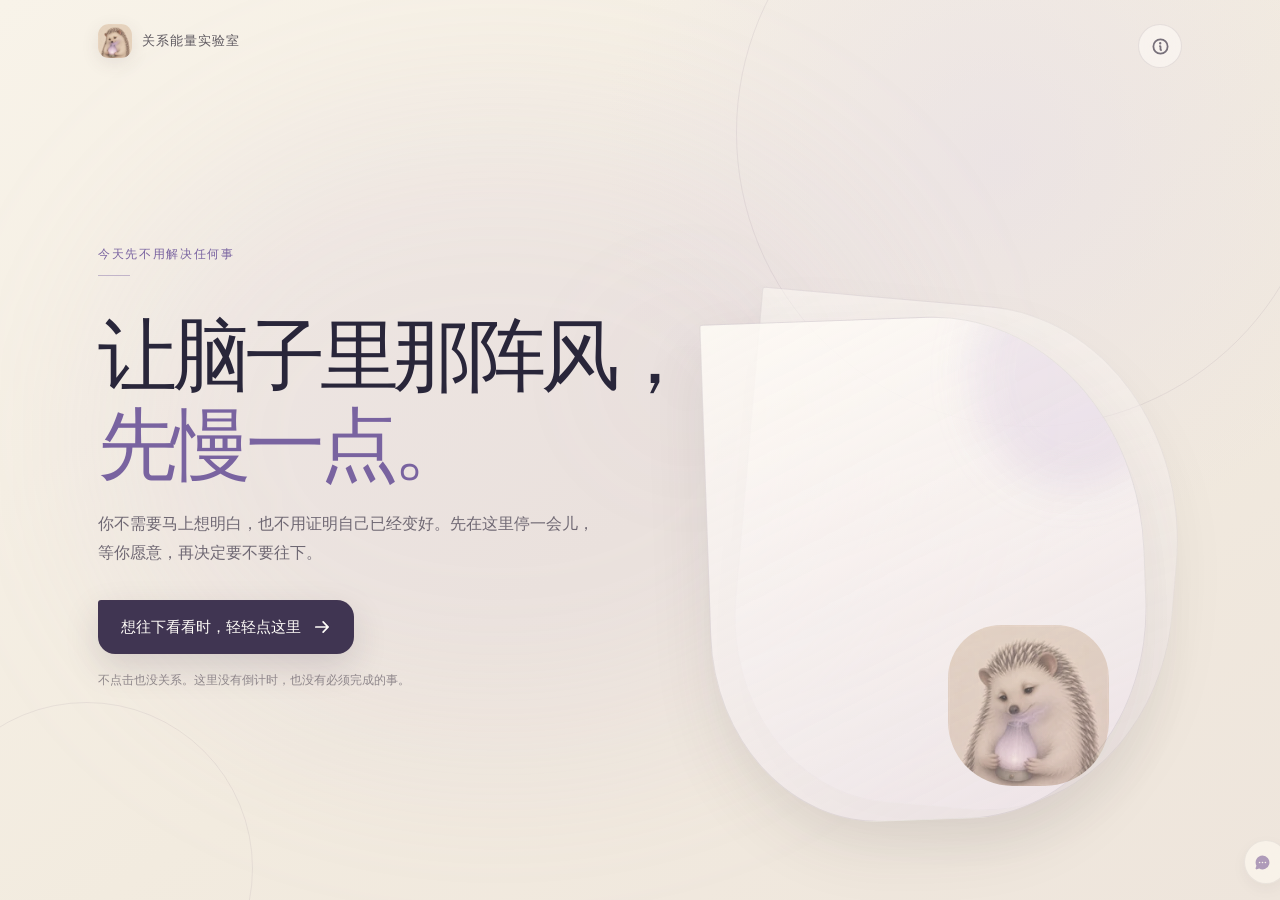
==== commit a2bb9b1f: "Deploy quiet entry homepage" ====
--- a/index.html
+++ b/index.html
@@ -7,8 +7,8 @@
     <link rel="icon" type="image/png" href="/hedgehog-brand.png" />
     <meta name="description" content="通过可以分段完成的真实关系情境，看见你在人际关系中更常采用的保护方式。" />
     <title>关系能量实验室｜看见你的关系应对方式</title>
-    <script type="module" crossorigin src="/assets/app-D-G3mEeo.js"></script>
-    <link rel="stylesheet" crossorigin href="/assets/resource-BazsWWnf.css">
+    <script type="module" crossorigin src="/assets/app-Ui-LzcxI.js"></script>
+    <link rel="stylesheet" crossorigin href="/assets/resource-DjO855Ub.css">
   </head>
   <body>
     <div id="root"></div>
--- a/assets/resource-DjO855Ub.css
+++ b/assets/resource-DjO855Ub.css
@@ -0,0 +1 @@
+:root{font-family:Noto Sans SC,PingFang SC,Microsoft YaHei,system-ui,sans-serif;color:#2e2840;background:var(--canvas);font-synthesis:none;text-rendering:optimizeLegibility;--cream: #fbf8f2;--paper: #fffdf9;--white: #ffffff;--paper-warm: #fffaf3;--paper-glow: #fff9f2;--paper-rose: #fff8f1;--canvas: #eee9df;--canvas-deep: #eee7dd;--canvas-soft: #f4f0e8;--lavender-surface: #f0ecf7;--ink: #2e2840;--muted: #786f82;--line: rgba(64, 52, 77, .1);--violet: #7562a7;--violet-soft: #eee9f8;--coral: #d86e7c;--coral-soft: #f9e8e7;--sage: #73855c;--sage-soft: #eef1e5;--yellow: #e4bd62;--font-micro: clamp(.6875rem, .66rem + .15vw, .75rem);--font-caption: clamp(.75rem, .72rem + .15vw, .8125rem);--shadow-soft: 0 22px 60px rgba(70, 56, 48, .1);--shadow-card: 0 18px 40px rgba(70, 56, 48, .16);--motion-instant: .12s;--motion-fast: .18s;--motion-scene: .32s;--ease-standard: cubic-bezier(.2, 0, 0, 1);--ease-emphasized: cubic-bezier(.2, .8, .2, 1)}.challenge-home-card{width:100%;min-height:84px;margin-top:12px;padding:14px 14px 14px 16px;border:1px solid rgba(117,98,167,.16);border-radius:22px;background:#f1edf8;display:grid;grid-template-columns:auto 1fr auto;align-items:center;gap:13px;text-align:left;cursor:pointer;box-shadow:0 12px 30px #483a6017}.challenge-home-icon{width:46px;height:46px;border-radius:16px;display:grid;place-items:center;color:#6f59a6;background:var(--paper);box-shadow:inset 0 0 0 1px #7562a71f}.challenge-home-copy{min-width:0;display:grid;gap:2px}.challenge-home-copy small{color:#796c8e;font-size:var(--font-caption);font-weight:760;letter-spacing:.08em;text-transform:uppercase}.challenge-home-copy strong{font-family:"Noto Serif SC",Songti SC,serif;font-size:18px;line-height:1.25}.challenge-home-copy em{overflow:hidden;color:var(--muted);font-size:var(--font-caption);font-style:normal;line-height:1.45;text-overflow:ellipsis;white-space:nowrap}.challenge-home-enter{width:34px;height:34px;border-radius:12px;background:var(--violet);color:#fff;display:grid;place-items:center}.challenge-hub-screen{min-height:100svh;color:#30283c;background:radial-gradient(circle at 80% 4%,rgba(209,193,229,.58),transparent 30%),linear-gradient(180deg,#f8f4ec 0,#f1ece4)}.challenge-hub-topbar{height:64px;padding:11px 18px;display:grid;grid-template-columns:40px 1fr auto;align-items:center;gap:10px;position:relative;z-index:10}.challenge-hub-topbar>div{display:grid;gap:1px}.challenge-hub-topbar strong{font-size:12px}.challenge-hub-topbar small{color:#817689;font-size:var(--font-micro);letter-spacing:.05em}.challenge-hub-topbar>span{padding:7px 9px;border:1px solid rgba(117,98,167,.12);border-radius:999px;display:flex;align-items:center;gap:5px;color:#765f9c;background:#fffdf99e;font-size:var(--font-micro);font-weight:800}.challenge-hub-hero{width:min(100%,840px);margin:0 auto;padding:42px 22px 30px}.challenge-hub-hero>span{display:flex;align-items:center;gap:7px;color:#7b66a3;font-size:var(--font-micro);font-weight:850;letter-spacing:.08em}.challenge-hub-hero h1{margin:14px 0 15px;font-family:"Noto Serif SC",Songti SC,serif;font-size:clamp(37px,10vw,68px);letter-spacing:-.065em;line-height:1.1}.challenge-hub-hero h1 em{color:#7d65a7;font-style:normal}.challenge-hub-hero>p{max-width:610px;margin:0;color:#736a78;font-size:12px;line-height:1.8}.hub-category-tabs{width:min(100%,840px);margin:0 auto;padding:0 18px 10px;display:flex;gap:9px;overflow-x:auto;scrollbar-width:none}.hub-category-tabs::-webkit-scrollbar{display:none}.hub-category-tabs button{min-width:177px;padding:13px 14px;border:1px solid rgba(70,56,80,.09);border-radius:18px;display:grid;grid-template-columns:33px 1fr;align-items:center;gap:9px;color:#766d7b;background:#fffdf9ad;text-align:left;cursor:pointer}.hub-category-tabs button>svg{width:33px;height:33px;padding:8px;border-radius:11px;color:#7d68a3;background:#efebf6}.hub-category-tabs button>span{display:grid;gap:2px}.hub-category-tabs strong{color:#4a414f;font-size:var(--font-caption)}.hub-category-tabs small{color:#8d8491;font-size:var(--font-micro);white-space:nowrap}.hub-category-tabs button.active{border-color:#7562a73d;background:var(--paper);box-shadow:0 13px 35px #40324e1a;transform:translateY(-2px)}.hub-category-tabs button.active>svg{color:var(--white);background:#7862a3}.hub-levels{width:min(100%,840px);margin:0 auto;padding:22px 18px 34px}.hub-levels>header{margin-bottom:13px;display:grid;grid-template-columns:auto 1fr auto;align-items:end;gap:11px}.hub-levels>header>span{color:#d5c9dd;font-family:Georgia,serif;font-size:37px;line-height:.9}.hub-levels>header div{display:grid;gap:1px}.hub-levels>header small{color:#988d9a;font-size:var(--font-micro);letter-spacing:.1em}.hub-levels>header h2{margin:0;font-family:"Noto Serif SC",Songti SC,serif;font-size:20px}.hub-levels>header em{color:#8a7d8d;font-size:var(--font-micro);font-style:normal}.hub-series-list{display:grid;gap:15px}.hub-series-card{min-height:300px;padding:24px;position:relative;overflow:hidden;border:1px solid rgba(67,53,76,.09);border-radius:32px;display:grid;grid-template-columns:minmax(0,1fr) 106px;gap:18px;background:linear-gradient(145deg,#fffdf9fa,#f7f1f8f0);box-shadow:0 25px 65px #43354c1a}.hub-series-card:before{content:"";width:220px;height:220px;position:absolute;right:-90px;top:-95px;border-radius:50%;background:#7562a717;filter:blur(2px)}.hub-series-card.series-amber:before{background:#d7a9572b}.hub-series-card.series-rose:before{background:#d2738724}.hub-series-card.series-sage:before{background:#73855c26}.hub-series-copy{min-width:0;position:relative;z-index:1}.hub-series-eyebrow{color:#8c76a7;font-size:var(--font-micro);font-weight:850;letter-spacing:.11em}.hub-series-copy h2{margin:8px 0 10px;font-family:"Noto Serif SC",Songti SC,serif;font-size:34px;letter-spacing:-.055em}.hub-series-copy>p{max-width:490px;margin:0;color:#665d6b;font-size:var(--font-caption);line-height:1.8}.hub-series-visual{width:106px;height:128px;position:relative;z-index:1;align-self:start;border:1px solid rgba(91,73,104,.09);border-radius:24px;display:flex;flex-direction:column;align-items:center;justify-content:center;color:#806b9c;background:#fffdf9b8;box-shadow:0 14px 32px #43354c14}.hub-series-visual strong{margin-top:8px;font-family:Georgia,serif;font-size:25px;line-height:1}.hub-series-visual small{margin-top:3px;color:#9c91a0;font-size:var(--font-micro);letter-spacing:.12em}.series-amber .hub-series-visual{color:#9a7040}.series-rose .hub-series-visual{color:#9d6677}.series-sage .hub-series-visual{color:#6f815c}.hub-series-preview{grid-column:1/-1;padding:12px 0;position:relative;z-index:1;border-top:1px solid rgba(68,55,76,.08);border-bottom:1px solid rgba(68,55,76,.08);display:flex;gap:8px;overflow-x:auto;scrollbar-width:none}.hub-series-preview::-webkit-scrollbar{display:none}.hub-series-preview span{flex:0 0 auto;padding:8px 10px;border-radius:12px;display:flex;align-items:center;gap:7px;color:#716675;background:#f1edf3c7;font-size:var(--font-micro);font-weight:750}.hub-series-preview i{color:#9d8fa1;font-family:Georgia,serif;font-style:normal}.hub-series-enter{grid-column:1/-1;min-height:48px;padding:0 15px;position:relative;z-index:1;border:0;border-radius:16px;display:grid;grid-template-columns:1fr auto auto;align-items:center;gap:9px;color:var(--white);background:#74609b;cursor:pointer}.series-amber .hub-series-enter{background:#9a7040}.series-rose .hub-series-enter{background:#9d6677}.series-sage .hub-series-enter{background:#6f815c}.hub-series-enter span{text-align:left;font-size:var(--font-micro);opacity:.78}.hub-series-enter strong{font-size:var(--font-caption)}.hub-series-detail{min-height:calc(100svh - 64px)}.hub-series-detail-hero{width:min(calc(100% - 36px),804px);margin:24px auto 0;padding:24px;border:1px solid rgba(67,53,76,.09);border-radius:30px;background:linear-gradient(145deg,#fffdf9f5,#f6f0f8e6);box-shadow:0 22px 60px #43354c14}.hub-series-detail-hero.detail-amber{background:linear-gradient(145deg,#fffdf9fa,#f8efdfeb)}.hub-series-detail-hero.detail-rose{background:linear-gradient(145deg,#fffdf9fa,#faecf1eb)}.hub-series-detail-hero.detail-sage{background:linear-gradient(145deg,#fffdf9fa,#eef2e8eb)}.hub-series-back{padding:0 0 13px;border:0;display:flex;align-items:center;gap:6px;color:#817488;background:transparent;font-size:var(--font-caption);cursor:pointer}.hub-series-detail-title{display:flex;align-items:center;gap:12px}.hub-series-detail-title>span{width:46px;height:46px;border-radius:15px;display:grid;place-items:center;color:#7862a3;background:#efebf6e6}.detail-amber .hub-series-detail-title>span{color:#9a7040;background:#f8efdfeb}.detail-rose .hub-series-detail-title>span{color:#9d6677;background:#faecf1f0}.detail-sage .hub-series-detail-title>span{color:#6f815c;background:#eef2e8f0}.hub-series-detail-title small{color:#918598;font-size:var(--font-micro);letter-spacing:.1em}.hub-series-detail-title h1{margin:2px 0 0;font-family:"Noto Serif SC",Songti SC,serif;font-size:32px;letter-spacing:-.05em}.hub-series-detail-hero>p{max-width:650px;margin:16px 0 0;color:#665d6b;font-size:var(--font-caption);line-height:1.8}.hub-series-detail-stats{margin-top:17px;display:flex;align-items:center;flex-wrap:wrap;gap:8px;color:#8a7d8d;font-size:var(--font-micro)}.hub-series-detail-stats i{width:3px;height:3px;border-radius:50%;background:#b8aeba}.hub-series-levels{padding-top:20px}.hub-level-list{display:grid;gap:13px}.hub-level-card{min-height:242px;padding:19px;position:relative;overflow:hidden;border:1px solid rgba(67,53,76,.09);border-radius:29px;display:grid;grid-template-columns:48px 1fr;gap:13px;background:#fffdf9eb;box-shadow:0 21px 55px #43354c17}.hub-level-card:after{content:"";width:130px;height:130px;border-radius:50%;position:absolute;right:-52px;top:-55px;background:#7562a714}.hub-level-card.level-amber:after{background:#d7a95726}.hub-level-card.level-rose:after{background:#d2738721}.hub-level-card.level-sage:after{background:#73855c24}.hub-level-number{padding-top:3px;display:flex;flex-direction:column;align-items:center;gap:3px;position:relative;z-index:1}.hub-level-number span{color:#a195a5;font-size:var(--font-micro);letter-spacing:.12em;writing-mode:vertical-rl}.hub-level-number strong{color:#d7ccd9;font-family:Georgia,serif;font-size:34px;line-height:1}.hub-level-body{min-width:0;position:relative;z-index:1}.hub-level-eyebrow{color:#8c76a7;font-size:var(--font-micro);font-weight:850;letter-spacing:.1em}.hub-level-body h2{margin:6px 0 8px;font-family:"Noto Serif SC",Songti SC,serif;font-size:28px;letter-spacing:-.05em}.hub-level-body>p{margin:0;color:#665d6b;font-size:var(--font-caption);line-height:1.75}.hub-level-tags{margin-top:12px;display:flex;flex-wrap:wrap;gap:5px}.hub-level-tags span{padding:5px 8px;border-radius:999px;color:#75687d;background:#f1edf3;font-size:var(--font-micro)}.hub-level-body>small{display:block;margin-top:10px;color:#938997;font-size:var(--font-micro)}.hub-level-enter{grid-column:1/-1;min-height:43px;padding:0 13px;border:0;border-radius:14px;display:grid;grid-template-columns:auto 1fr auto;align-items:center;gap:8px;color:var(--white);background:#74609b;cursor:pointer}.level-amber .hub-level-enter{background:#9a7040}.level-rose .hub-level-enter{background:#9d6677}.hub-level-enter span{text-align:left;font-size:var(--font-caption);font-weight:800}.hub-level-card.is-coming{min-height:180px;opacity:.72;box-shadow:none}.hub-level-card.is-coming .hub-level-body h2{font-size:22px}.hub-level-locked{grid-column:1/-1;padding-top:12px;border-top:1px solid rgba(68,55,76,.08);display:flex;align-items:center;gap:6px;color:#958a98;font-size:var(--font-micro)}.level-sage .hub-level-enter{background:#6f815c}.challenge-hub-note{width:min(calc(100% - 36px),804px);margin:0 auto;padding:18px 0 38px;border-top:1px solid rgba(67,53,76,.09);display:grid;grid-template-columns:auto 1fr;gap:9px;color:#827887}.challenge-hub-note svg{margin-top:2px;color:#b07382}.challenge-hub-note p{margin:0;font-size:var(--font-micro);line-height:1.7}.hub-memory-label{width:-moz-fit-content;width:fit-content;margin-top:10px;padding:7px 10px;display:flex;align-items:center;gap:6px;border:1px solid rgba(153,95,123,.15);border-radius:999px;color:#8c5873;background:#fbf0f4cc;font-size:12px;font-weight:800}.story-loading-screen{min-height:100svh;display:grid;place-content:center;justify-items:center;gap:8px;color:#6f5a96;background:radial-gradient(circle at 50% 42%,#f2ecf8,#f8f4ec 58%)}.story-loading-screen>div{width:64px;height:64px;margin-bottom:8px;border-radius:22px;display:grid;place-items:center;color:var(--white);background:#7964a1;box-shadow:0 18px 42px #4f3b6833}.story-loading-screen span{color:#92869a;font-size:var(--font-micro);letter-spacing:.12em}.story-loading-screen strong{font-family:"Noto Serif SC",Songti SC,serif;font-size:22px}@media(max-width:460px){.hub-series-card{padding:20px;grid-template-columns:minmax(0,1fr) 82px;gap:13px}.hub-series-visual{width:82px;height:112px;border-radius:20px}.hub-series-copy h2{font-size:30px}.hub-series-detail-hero{padding:20px}.hub-series-detail-stats{align-items:flex-start;flex-direction:column}.hub-series-detail-stats i{display:none}}@media(min-width:760px){.hub-level-list{grid-template-columns:repeat(2,minmax(0,1fr));align-items:stretch}.hub-level-card{min-height:270px}.challenge-hub-hero{padding-top:68px}.hub-category-tabs{overflow:visible}.hub-category-tabs button{flex:1;min-width:0}.hub-series-card{min-height:320px;padding:30px;grid-template-columns:minmax(0,1fr) 138px}.hub-series-visual{width:138px;height:148px}.hub-series-copy h2{font-size:42px}}.challenge-screen{min-height:100svh;color:#30283c;background:#f6f1e8}.challenge-topbar{width:100%;height:64px;padding:12px 18px;display:grid;grid-template-columns:40px 1fr 52px;align-items:center;gap:10px;position:relative;z-index:30}.challenge-brand{display:grid;justify-items:center;gap:1px}.challenge-brand span{font-size:13px;font-weight:800}.challenge-brand small{color:var(--muted);font-size:var(--font-caption)}.challenge-live{display:inline-flex;align-items:center;justify-content:flex-end;gap:5px;color:#9a5262;font-size:var(--font-micro);font-weight:850;letter-spacing:.12em}.challenge-live>span{width:7px;height:7px;border-radius:50%;background:#d86e7c;box-shadow:0 0 0 5px #d86e7c1f}.challenge-intro{min-height:100svh;overflow:hidden;background:#ece6f5}.challenge-intro-inner{width:min(100%,520px);min-height:calc(100svh - 64px);margin:0 auto;padding:22px 20px 30px;display:flex;flex-direction:column}.challenge-intro-copy{position:relative;padding:16px 6px 22px}.challenge-intro-copy:after{content:"08";position:absolute;right:2px;top:2px;color:#7562a717;font-family:Georgia,serif;font-size:112px;font-weight:800;line-height:1;pointer-events:none}.challenge-kicker{display:inline-flex;align-items:center;gap:6px;color:#745ca8;font-size:12px;font-weight:800;letter-spacing:.08em}.challenge-intro-copy h1{max-width:360px;margin:13px 0 12px;position:relative;z-index:2;font-family:"Noto Serif SC",Songti SC,Georgia,serif;font-size:clamp(48px,15vw,72px);font-weight:740;letter-spacing:-.08em;line-height:.97}.challenge-intro-copy p{max-width:380px;margin:0;color:#6e647a;font-size:14px;line-height:1.75}.challenge-premise{padding:20px;border-radius:28px;background:var(--paper);box-shadow:0 18px 50px #483a601a}.premise-time{display:flex;align-items:center;gap:7px;color:#8b6575;font-size:var(--font-caption);font-weight:800;letter-spacing:.06em}.challenge-premise h2{margin:10px 0 16px;font-family:"Noto Serif SC",Songti SC,serif;font-size:19px}.capacity-list{border-top:1px solid var(--line)}.capacity-list>div{min-height:39px;border-bottom:1px solid var(--line);display:flex;align-items:center;justify-content:space-between;gap:14px;font-size:12px}.capacity-list span{color:var(--muted)}.capacity-list strong{text-align:right}.challenge-premise>p{margin:16px 0 0;display:flex;align-items:flex-start;gap:8px;color:#6b6176;font-size:var(--font-caption);line-height:1.65}.challenge-premise>p svg{flex:0 0 auto;margin-top:1px;color:var(--sage)}.challenge-start{margin-top:18px}.challenge-duration{margin-top:10px;color:#7c7286;font-size:var(--font-caption);text-align:center}.challenge-progress{width:min(calc(100% - 40px),760px);height:4px;margin:0 auto;display:grid;grid-template-columns:repeat(8,1fr);gap:5px}.challenge-progress span{border-radius:20px;background:#4638521a}.challenge-progress span.done{background:#8069ae}.dialogue-screen{overflow-x:hidden;transition:background-color .45s ease}.dialogue-screen.is-straining{background:#f2e5e7}.dialogue-layout{width:min(100%,1040px);margin:0 auto;padding:18px 18px 44px;display:grid;gap:14px}.metric-panel{padding:14px 15px;border:1px solid rgba(73,59,85,.08);border-radius:20px;background:#fffdf9c2}.impression-row{margin-bottom:11px;display:flex;align-items:baseline;justify-content:space-between;gap:12px}.impression-row span{color:var(--muted);font-size:var(--font-caption)}.impression-row strong{font-size:var(--font-caption);text-align:right}.metric-grid{display:grid;grid-template-columns:1fr 1fr;gap:9px 13px}.metric-item>span{display:block;margin-bottom:5px;color:#6f6578;font-size:var(--font-micro)}.metric-track{height:4px;overflow:hidden;border-radius:12px;background:#3f334917}.metric-fill{height:100%;border-radius:inherit;background:#8875b4}.metric-boundary{background:#71865f}.metric-trust{background:#4f7e8f}.metric-rumination{background:#d16d7a}.dialogue-stage{min-height:600px;padding:18px;border-radius:30px;background:var(--paper);box-shadow:0 22px 60px #42354d1c}.scene-meta{margin-bottom:24px;display:flex;align-items:center;justify-content:space-between;gap:18px}.scene-meta span{padding:6px 9px;border-radius:9px;color:#8d5967;background:#f8e8e9;font-size:var(--font-caption);font-weight:800}.scene-meta strong{color:#756b7d;font-size:var(--font-caption);letter-spacing:.04em}.npc-row{display:grid;grid-template-columns:58px 1fr;align-items:end;gap:12px}.npc-avatar{width:58px;height:76px;border-radius:18px;-o-object-fit:cover;object-fit:cover;box-shadow:0 10px 24px #46384d29}.dialogue-bubble{padding:15px 16px;border-radius:22px 22px 22px 7px;background:var(--lavender-surface)}.dialogue-bubble .speaker{display:block;margin-bottom:5px;color:#7862a4;font-size:var(--font-caption);font-weight:820}.dialogue-bubble p{margin:0;font-size:14px;font-weight:620;line-height:1.65}.reaction-bubble{background:#e9f0e4}.round-note{margin:18px 0 20px 70px;color:#817687;font-size:var(--font-caption);line-height:1.6}.challenge-options{margin-top:20px;display:grid;gap:9px}.choice-label{margin:0 0 2px 3px;color:#776b80;font-size:var(--font-caption);font-weight:800;letter-spacing:.06em}.challenge-choice{width:100%;min-height:72px;padding:12px 11px;border:1px solid rgba(73,58,83,.09);border-radius:18px;background:var(--white);display:grid;grid-template-columns:30px 1fr 20px;align-items:center;gap:9px;text-align:left;cursor:pointer;transition:border-color .18s ease,transform .18s ease,background-color .18s ease}.challenge-choice:hover{border-color:#7562a757;background:#fcfaff}.challenge-choice-letter{width:30px;height:30px;border-radius:11px;display:grid;place-items:center;color:#725fa1;background:var(--lavender-surface);font-size:var(--font-caption);font-weight:850}.challenge-choice>span:nth-child(2){min-width:0;display:grid;gap:4px}.challenge-choice strong{font-size:12px;font-weight:720;line-height:1.55}.challenge-choice small{color:#897e8f;font-size:var(--font-micro)}.challenge-choice>svg{color:#8a7c94}.reaction-panel{margin-top:22px;padding-top:20px;border-top:1px solid var(--line)}.reaction-label{display:flex;align-items:center;gap:7px;color:#647956;font-size:var(--font-caption);font-weight:800}.reaction-panel>p{margin:9px 0 18px;color:#7d7284;font-size:var(--font-caption);line-height:1.65}.reaction-panel>h3{margin:12px 0 7px;color:#332c38;font-family:var(--font-serif);font-size:clamp(1.1rem,4vw,1.35rem);line-height:1.45}.reaction-watch{margin:4px 0 12px;padding:13px 14px;border:1px solid rgba(116,130,101,.22);border-radius:14px;background:linear-gradient(135deg,#f0f4e8d6,#f9f6efeb)}.reaction-watch strong{display:block;margin-bottom:5px;color:#647956;font-size:var(--font-caption)}.reaction-watch p{margin:0;color:#5f5864;font-size:var(--font-caption);line-height:1.65}.reaction-panel>small{display:block;margin-bottom:18px;color:#918694;font-size:var(--font-micro);line-height:1.55}.timed-reflection{margin:14px 0 18px;padding:15px;border:1px solid rgba(116,130,101,.22);border-radius:15px;background:#f7f4ece6}.timed-reflection>strong{display:block;color:#3f3744;font-family:var(--font-serif);line-height:1.5}.timed-reflection>p,.timed-reflection>small{display:block;margin:7px 0 0;color:#716777;font-size:var(--font-caption);line-height:1.65}.timed-reflection>small{color:#647956}.ending-screen{overflow:hidden;background:#ece6f5}.ending-abstract{background:#281f36;color:var(--paper-glow)}.ending-inner{width:min(100%,760px);min-height:calc(100svh - 64px);margin:0 auto;padding:18px 20px 36px;position:relative;display:grid;align-content:start;justify-items:center}.ending-card-frame{width:min(58vw,225px);position:relative;z-index:3}.ending-card-frame img{width:100%;display:block;border-radius:24px;box-shadow:0 24px 60px #34284533}.abstracting .ending-card-frame img{box-shadow:-10px 0 #23c1d666,10px 0 #eb418161,0 24px 70px #00000080}.thought-storm{position:absolute;top:0;right:0;bottom:0;left:0;overflow:hidden;pointer-events:none}.thought-storm span{position:absolute;color:#ffeee61a;font-size:clamp(20px,7vw,54px);font-weight:900;white-space:nowrap;animation:thought-drift 2.8s infinite alternate ease-in-out}.thought-storm span:nth-child(1){top:4%;left:-15%;transform:rotate(-8deg)}.thought-storm span:nth-child(2){top:31%;right:-20%;transform:rotate(12deg);animation-delay:-.8s}.thought-storm span:nth-child(3){top:56%;left:-22%;transform:rotate(5deg);animation-delay:-1.6s}.thought-storm span:nth-child(4){bottom:8%;right:3%;transform:rotate(-12deg);animation-delay:-2.2s}@keyframes thought-drift{0%{translate:-8px 0;filter:blur(0)}to{translate:12px -8px;filter:blur(2px)}}.ending-copy{max-width:570px;margin-top:20px;position:relative;z-index:3;text-align:center}.ending-copy>span{color:#7b66a9;font-size:var(--font-micro);font-weight:850;letter-spacing:.14em}.ending-abstract .ending-copy>span{color:#ef789d}.ending-copy h1{margin:6px 0 10px;font-family:"Noto Serif SC",Songti SC,serif;font-size:clamp(32px,10vw,52px);letter-spacing:-.05em}.ending-line{margin:0 auto;color:#6d6376;font-size:14px;font-weight:650;line-height:1.75}.ending-abstract .ending-line{color:#efe6ef}.ending-insight{margin-top:16px;padding:15px;border:1px solid rgba(117,98,167,.13);border-radius:18px;display:flex;align-items:flex-start;gap:9px;background:#fffdf9ad;text-align:left}.ending-abstract .ending-insight{border-color:#ffffff24;background:#ffffff0f}.ending-insight svg{flex:0 0 auto;margin-top:2px;color:#d2a34f}.ending-insight p{margin:0;font-size:var(--font-caption);line-height:1.7}.ending-stats{width:100%;margin-top:18px;position:relative;z-index:3;border-top:1px solid rgba(76,62,88,.1);border-bottom:1px solid rgba(76,62,88,.1)}.ending-abstract .ending-stats{border-color:#ffffff1c}.ending-stats>div{min-height:44px;display:flex;align-items:center;justify-content:space-between;gap:14px}.ending-stats span{color:#827689;font-size:var(--font-caption)}.ending-abstract .ending-stats span{color:#a99eae}.ending-stats strong{font-size:var(--font-caption);text-align:right}.ending-actions{width:100%;margin-top:18px;position:relative;z-index:3;display:grid;gap:6px}.ending-abstract .text-button{color:#ddd3e2}.ending-safety{margin:12px 0 0;position:relative;z-index:3;display:flex;align-items:center;gap:6px;color:#8d8193;font-size:var(--font-micro)}@media(min-width:760px){.dialogue-layout{padding-top:28px;grid-template-columns:230px minmax(0,1fr);align-items:start}.metric-panel{position:sticky;top:20px;padding:20px;border-radius:24px}.metric-grid{grid-template-columns:1fr;gap:15px}.dialogue-stage{min-height:650px;padding:30px}.challenge-choice{min-height:78px;padding:14px 16px}.challenge-choice strong{font-size:13px}.ending-inner{grid-template-columns:240px 1fr;-moz-column-gap:32px;column-gap:32px;align-content:center}.ending-card-frame{width:240px;grid-row:1 / span 4}.ending-copy{margin-top:0;text-align:left}.ending-line{margin-left:0}.ending-stats,.ending-actions,.ending-safety{grid-column:2}}.timed-screen{overflow:hidden;background:#2a2137;color:var(--paper-warm)}.timed-screen .challenge-brand small,.timed-screen .challenge-brand span{color:var(--paper-warm)}.timed-layout{width:min(100%,720px);min-height:calc(100svh - 64px);margin:0 auto;padding:18px 18px 40px;display:grid;align-items:center}.timed-card{padding:20px;border:1px solid rgba(255,255,255,.13);border-radius:30px;background:#352942;box-shadow:0 28px 80px #0000004d;transition:background-color .2s ease,transform .2s ease}.timed-card.timer-critical{background:#4a2638;animation:urgent-pulse .65s infinite alternate ease-in-out}@keyframes urgent-pulse{0%{transform:scale(1)}to{transform:scale(1.008)}}.timed-heading{display:flex;align-items:center;justify-content:space-between;gap:16px}.timed-heading>span{display:inline-flex;align-items:center;gap:7px;color:#f3b56e;font-size:var(--font-caption);font-weight:850;letter-spacing:.12em}.timed-heading>strong{font-family:Georgia,serif;font-size:34px;line-height:1}.timed-heading>strong small{margin-left:3px;color:#c2b6ca;font-family:inherit;font-size:var(--font-caption)}.timer-track{height:5px;margin-top:13px;overflow:hidden;border-radius:20px;background:#ffffff1a}.timer-track>div{height:100%;border-radius:inherit;background:#ef8b73}.timed-call{padding:28px 3px 20px}.timed-call>span{color:#b9aebf;font-size:var(--font-caption)}.timed-call h1{margin:7px 0 13px;font-family:"Noto Serif SC",Songti SC,serif;font-size:clamp(27px,8vw,42px);line-height:1.18}.timed-call p{margin:0;color:#eee5ee;font-size:14px;font-weight:650;line-height:1.75}.timed-options{margin-top:5px}.timed-options .challenge-choice{border-color:#ffffff1c;background:#ffffff14;color:var(--paper-warm)}.timed-options .challenge-choice:hover{border-color:#f4b56e8c;background:#ffffff21}.timed-options .challenge-choice-letter{color:#f7c58c;background:#f4b56e1f}.timed-options .challenge-choice>svg{color:#d7cadb}.timed-reaction{display:grid;gap:14px}.timeout-label{width:-moz-fit-content;width:fit-content;padding:7px 10px;border-radius:10px;color:#ffcf9d;background:#ef8b7321;font-size:var(--font-caption);font-weight:800}.timed-reaction .dialogue-bubble{color:#2f2938}.timed-reaction>p{margin:0;color:#c8bdcc;font-size:var(--font-caption);line-height:1.7}.peer-evaluation-screen{background:#e9edf0}.peer-evaluation-inner{width:min(100%,680px);min-height:calc(100svh - 64px);margin:0 auto;padding:44px 22px 38px;display:flex;flex-direction:column;justify-content:center}.peer-evaluation-inner h1{margin:14px 0 13px;font-family:"Noto Serif SC",Songti SC,serif;font-size:clamp(32px,10vw,52px);letter-spacing:-.05em;line-height:1.15}.evaluation-context{max-width:520px;margin:0;color:#716878;font-size:12px;line-height:1.7}.peer-evaluation-inner blockquote{margin:28px 0 18px;padding:24px 22px;border:0;border-radius:8px 28px 28px;background:var(--paper);box-shadow:0 20px 55px #3b414b1f;font-family:"Noto Serif SC",Songti SC,serif;font-size:clamp(17px,5vw,23px);font-weight:680;line-height:1.75}.evaluation-reading{margin-bottom:22px;display:flex;align-items:flex-start;gap:9px;color:#706677}.evaluation-reading svg{flex:0 0 auto;margin-top:2px;color:#b38945}.evaluation-reading p{margin:0;font-size:var(--font-caption);line-height:1.7}@media(prefers-reduced-motion:reduce){.timed-card.timer-critical{animation:none}}.chapter-next-button{width:100%;min-height:48px;margin-top:9px;padding:12px 16px;display:flex;align-items:center;justify-content:center;gap:8px;border:1px solid rgba(119,91,145,.22);border-radius:15px;color:#70558c;background:linear-gradient(135deg,#f4ecf9eb,#fbf6f0f2);font-size:13px;font-weight:850;box-shadow:0 10px 28px #4b375814}.after-screen{--after-ink: #302936;--after-muted: #766d7c;--after-purple: #8067a0;--after-sage: #6f7f68;min-height:100svh;color:var(--after-ink);background:radial-gradient(circle at 84% 2%,rgba(208,191,229,.58),transparent 31%),radial-gradient(circle at 8% 92%,rgba(228,196,203,.36),transparent 35%),linear-gradient(180deg,#f8f3ec,#eee8f3)}.after-topbar{width:100%;min-height:66px;padding:11px 18px;position:relative;z-index:20;display:grid;grid-template-columns:40px 1fr auto;align-items:center;gap:10px;border-bottom:1px solid rgba(67,53,76,.07);background:#f9f6f1ad;-webkit-backdrop-filter:blur(18px);backdrop-filter:blur(18px)}.after-topbar>div{display:grid;gap:2px}.after-topbar strong{font-size:13px}.after-topbar small{color:#84798b;font-size:12px}.after-topbar>span{padding:7px 10px;display:flex;align-items:center;gap:6px;border:1px solid rgba(112,92,142,.13);border-radius:999px;color:#735c92;background:#fffdf9a6;font-size:12px;font-weight:800}.after-intro{position:relative;overflow:hidden}.after-intro-glow{position:absolute;top:0;right:0;bottom:0;left:0;pointer-events:none}.after-intro-glow i{width:260px;height:260px;position:absolute;border-radius:50%;filter:blur(10px);background:#9777b81a}.after-intro-glow i:nth-child(1){top:8%;right:-110px}.after-intro-glow i:nth-child(2){bottom:8%;left:-130px;background:#c0748a1a}.after-intro-glow i:nth-child(3){width:2px;height:64%;top:20%;left:52%;border-radius:0;background:linear-gradient(transparent,rgba(102,80,126,.14),transparent)}.after-intro-inner{width:min(calc(100% - 36px),940px);margin:0 auto;padding:42px 0 58px;position:relative;z-index:2;display:grid;gap:34px;align-items:center}.after-phone{width:min(82vw,310px);min-height:480px;margin:0 auto;padding:18px 17px;position:relative;border:7px solid #413846;border-radius:38px;background:linear-gradient(180deg,#eee9f0,#f8f4f0 42%,#eee8ec);box-shadow:0 35px 80px #33293a3d,inset 0 0 0 1px #ffffffb3}.after-phone:before{content:"";width:90px;height:22px;position:absolute;top:7px;left:50%;transform:translate(-50%);border-radius:0 0 14px 14px;background:#413846}.after-phone-status{margin:4px 3px 42px;display:flex;justify-content:space-between;color:#5d5361;font-size:12px;font-weight:800}.after-phone-status i{width:18px;height:8px;border:1px solid #625767;border-radius:3px}.after-phone>small{display:block;margin-bottom:12px;color:#85798b;text-align:center;font-size:12px}.after-phone>blockquote{width:-moz-fit-content;width:fit-content;margin:0 0 100px auto;padding:11px 16px;border-radius:18px 5px 18px 18px;color:#fff;background:#8570a0;font-size:15px}.after-typing-draft{padding:14px;border:1px solid rgba(75,59,85,.1);border-radius:16px;background:#ffffffbf;box-shadow:0 12px 30px #3d2f4414}.after-typing-draft span{color:#8b7e90;font-size:12px}.after-typing-draft p{margin:8px 0 0;color:#4e4552;font-size:13px;line-height:1.75}.after-typing-draft p:after{content:"";width:1px;height:16px;margin-left:3px;display:inline-block;vertical-align:-3px;background:#765d94;animation:after-cursor 1s steps(1) infinite}.after-phone>em{display:block;margin-top:16px;color:#9a8da0;text-align:center;font-size:12px;font-style:normal}@keyframes after-cursor{50%{opacity:0}}.after-intro-copy>span{display:flex;align-items:center;gap:7px;color:#755c98;font-size:12px;font-weight:850;letter-spacing:.08em}.after-intro-copy h1{margin:14px 0 18px;font-family:"Noto Serif SC",Songti SC,serif;font-size:clamp(37px,10vw,60px);letter-spacing:-.065em;line-height:1.12}.after-intro-copy h1 em{color:#8a6483;font-style:normal}.after-intro-copy>p{margin:0;color:#6f6674;font-size:14px;line-height:1.85}.legacy-note{margin:22px 0;padding:15px;display:grid;grid-template-columns:auto 1fr;gap:11px;border:1px solid rgba(125,98,147,.13);border-radius:18px;background:#fffdf9b8}.legacy-note>svg{margin-top:2px;color:#b07386}.legacy-note strong{font-size:13px}.legacy-note p{margin:5px 0 0;color:#7a707d;font-size:12px;line-height:1.65}.after-intro-copy>small{margin-top:13px;display:block;color:#8d8291;font-size:12px;line-height:1.6}.after-progress{width:min(calc(100% - 36px),840px);height:4px;margin:14px auto 0;display:flex;gap:5px}.after-progress span{flex:1;border-radius:999px;background:#4e3e581a;transition:background .35s ease,transform .35s ease}.after-progress span.done{background:linear-gradient(90deg,#a583ad,#7c8b70);transform:scaleY(1.35)}.after-story{overflow:hidden}.after-story.is-looping:after{content:"是不是我说错了　要不要解释　他会不会讨厌我";position:fixed;inset:auto -20px 16px;z-index:0;color:#4a355412;font-family:"Noto Serif SC",serif;font-size:clamp(18px,6vw,42px);white-space:nowrap;animation:after-rumination 9s linear infinite}@keyframes after-rumination{to{transform:translate(-28%)}}.after-story-layout{width:min(calc(100% - 32px),880px);margin:0 auto;padding:28px 0 60px;position:relative;z-index:2;display:grid;gap:15px}.after-xiaoman-state{padding:10px 12px;display:flex;align-items:center;gap:10px;border:1px solid rgba(84,68,94,.08);border-radius:17px;background:#fffdf999}.after-xiaoman-state img{width:50px;height:50px;border-radius:15px;-o-object-fit:cover;object-fit:cover;-o-object-position:center 45%;object-position:center 45%;box-shadow:0 8px 20px #41314c1f}.after-xiaoman-state div{display:grid;gap:2px}.after-xiaoman-state strong{font-size:13px}.after-xiaoman-state span{color:#7e7482;font-size:12px}.after-xiaoman-state p{margin:7px 0 0;padding-top:7px;border-top:1px solid rgba(111,86,122,.1);color:#918493;font-size:var(--font-caption);line-height:1.55}.after-scene-card{padding:20px 17px;border:1px solid rgba(79,61,90,.1);border-radius:26px;background:#fffdf9d1;box-shadow:0 24px 65px #3e2e491c;-webkit-backdrop-filter:blur(16px);backdrop-filter:blur(16px)}.after-scene-card>header{margin-bottom:18px;display:flex;align-items:center;justify-content:space-between;gap:12px}.after-scene-card>header span{color:#8c7e91;font-size:12px}.after-scene-card>header strong{color:#56465f;font-family:"Noto Serif SC",Songti SC,serif;font-size:15px}.after-message{padding:17px;border-radius:7px 21px 21px;background:linear-gradient(145deg,#eee8f3,#f5f0f4)}.after-message span{color:#7e6892;font-size:12px;font-weight:800}.after-message p{margin:8px 0 0;color:#463d4a;font-size:14px;line-height:1.8}.after-clue{margin:13px 0 19px;padding:12px 13px;display:grid;grid-template-columns:auto 1fr;gap:9px;border:1px solid rgba(106,125,96,.14);border-radius:15px;background:#eef2e8b3}.after-clue svg{margin-top:3px;color:#73826b}.after-clue p{margin:0;color:#6e666f;font-size:12px;line-height:1.65}.after-clue strong{display:block;margin-bottom:3px;color:#63725d}.after-draft{padding:15px;position:relative;border:1px dashed rgba(117,90,134,.25);border-radius:17px;background:#f9f6f9cc}.after-draft span{color:#907d98;font-size:12px}.after-draft p{margin:8px 0 0;padding-right:42px;color:#56495b;font-size:13px;line-height:1.7}.after-draft i{position:absolute;top:12px;right:12px;color:#a190a8;font-size:12px;font-style:normal}.after-compose>small{margin:16px 0 10px;display:block;color:#766c7a;font-size:12px;font-weight:800}.after-options{display:grid;gap:9px}.after-options button{width:100%;padding:13px 12px;display:grid;grid-template-columns:25px 1fr auto;align-items:center;gap:9px;border:1px solid rgba(83,66,94,.1);border-radius:15px;color:#463d4a;background:#fffc;text-align:left;transition:transform .2s ease,border-color .2s ease,box-shadow .2s ease}.after-options button:hover{transform:translateY(-2px);border-color:#7d5e9747;box-shadow:0 10px 24px #4a385414}.after-options button>span{width:25px;height:25px;display:grid;place-items:center;border-radius:9px;color:#785d91;background:#eee7f3;font-size:12px;font-weight:900}.after-options button p{margin:0;font-size:13px;line-height:1.55}.after-options button svg{color:#94869a}.after-choice-result>span{color:#89768f;font-size:12px;font-weight:800}.after-choice-result>blockquote{margin:10px 0 13px;padding:16px;border-radius:18px 6px 18px 18px;color:#fff;background:linear-gradient(135deg,#8b6fa0,#74627e);font-family:"Noto Serif SC",Songti SC,serif;font-size:15px;line-height:1.75;box-shadow:0 14px 32px #533d632e}.after-immediate{padding:13px 14px;border-radius:14px;background:#f3eef2}.after-immediate small{color:#887a8e;font-size:12px}.after-immediate p{margin:5px 0 0;color:#5d535f;font-size:13px;line-height:1.7}.after-reading{margin:11px 0;padding:13px;display:grid;grid-template-columns:auto 1fr;gap:9px;border:1px solid rgba(119,134,105,.16);border-radius:14px;background:#eff3e9bf}.after-reading svg{margin-top:3px;color:#7e8d74}.after-reading p{margin:0;color:#646068;font-size:12px;line-height:1.65}.after-not-yet{margin:0 0 16px;padding:0 2px;display:flex;align-items:flex-start;gap:7px;color:#918695;font-size:12px;line-height:1.6}.after-not-yet svg{flex:0 0 auto;margin-top:2px}.after-aftertaste{margin:13px 0 17px;padding:14px 15px;border-left:3px solid #a58aaa;border-radius:5px 15px 15px 5px;background:linear-gradient(110deg,#ede5f0d1,#f9f6f1c7)}.after-aftertaste>span{display:flex;align-items:center;gap:7px;color:#796781;font-size:var(--font-caption);font-weight:800;letter-spacing:.05em}.after-aftertaste p{margin:8px 0 5px;color:#574e5b;font-family:"Noto Serif SC",Songti SC,serif;font-size:13px;line-height:1.75}.after-aftertaste small{color:#9a8e9c;font-size:var(--font-caption)}.after-aftertaste.tone-loop{border-color:#b67d87;background:linear-gradient(110deg,#f4e2e6cc,#f9f6f1c7)}.after-aftertaste.tone-steady,.after-aftertaste.tone-repair{border-color:#839376;background:linear-gradient(110deg,#e9f0e2c7,#f9f6f1c7)}.after-aftertaste.tone-wall{border-color:#8f8994;background:linear-gradient(110deg,#e9e6ebd6,#f9f6f1c7)}.after-truth{color:#39303e;background:radial-gradient(circle at 78% 8%,rgba(201,179,220,.58),transparent 34%),radial-gradient(circle at 8% 92%,rgba(222,190,197,.34),transparent 34%),linear-gradient(180deg,#f7f1ea,#eae4ef)}.after-truth .after-topbar{border-color:#4c3b5714;background:#f8f4efb3}.after-truth-inner{width:min(calc(100% - 38px),690px);margin:0 auto;padding:58px 0 70px}.after-truth-inner>span{display:flex;align-items:center;gap:7px;color:#795f94;font-size:12px;font-weight:850;letter-spacing:.08em}.after-truth-inner>small{margin-top:24px;display:block;color:#8d8191;font-size:12px}.after-truth-inner h1{margin:10px 0 26px;font-family:"Noto Serif SC",Songti SC,serif;font-size:clamp(32px,9vw,52px);letter-spacing:-.06em;line-height:1.18}.after-truth-inner>blockquote{margin:0;padding:24px 21px;border:1px solid rgba(91,69,103,.12);border-radius:7px 25px 25px;color:#4a3e4e;background:linear-gradient(145deg,#fffdf9eb,#f7eff1e6);font-family:"Noto Serif SC",Songti SC,serif;font-size:16px;line-height:1.85;box-shadow:0 24px 60px #43304c1f}.after-truth-compare{margin:19px 0 24px;padding-left:16px;border-left:2px solid rgba(195,161,208,.35)}.after-truth-compare span{color:#a99dac;font-size:12px}.after-truth-compare p{margin:7px 0 12px;color:#594d5e;font-size:13px;line-height:1.7}.after-truth-compare strong{color:#6e626f;font-size:12px;font-weight:500;line-height:1.7}.after-easter{position:relative;overflow:hidden;color:#f2eaf1;background:radial-gradient(circle at 50% 26%,rgba(120,82,132,.3),transparent 35%),#1f1922}.after-easter .after-topbar{color:#eee7f0;border-color:#ffffff12;background:#1f1922a6}.after-easter .after-topbar strong,.after-easter .after-topbar small,.after-easter .after-topbar>span{color:#eee7f0}.after-easter-echoes{position:absolute;top:65px;right:0;bottom:0;left:0;overflow:hidden;pointer-events:none}.after-easter-echoes span{position:absolute;color:#eed7e912;font-family:"Noto Serif SC",serif;font-size:clamp(20px,7vw,54px);white-space:nowrap}.after-easter-echoes span:nth-child(1){top:8%;left:-5%;transform:rotate(-5deg)}.after-easter-echoes span:nth-child(2){top:34%;right:-11%;transform:rotate(7deg)}.after-easter-echoes span:nth-child(3){bottom:25%;left:-8%;transform:rotate(4deg)}.after-easter-echoes span:nth-child(4){bottom:5%;right:-8%;transform:rotate(-6deg)}.after-easter>section{width:min(calc(100% - 38px),720px);min-height:calc(100svh - 66px);margin:0 auto;padding:72px 0 58px;position:relative;z-index:2;display:grid;align-content:center;text-align:center}.after-easter section>small{color:#b79dbe;font-size:12px;letter-spacing:.08em}.after-easter h1{margin:25px 0 22px;font-family:"Noto Serif SC",Songti SC,serif;font-size:clamp(34px,10vw,58px);letter-spacing:-.065em;line-height:1.22}.after-easter section>div{color:#d1c4d0;font-size:14px;line-height:1.95}.after-easter section>blockquote{margin:27px auto 0;padding:19px;border-top:1px solid rgba(255,255,255,.11);border-bottom:1px solid rgba(255,255,255,.11);color:#f0e2eb;font-family:"Noto Serif SC",serif;font-size:15px;line-height:1.9}.after-easter .still-continue{margin-top:30px;color:#d6c6d5}.after-ending{background:radial-gradient(circle at 50% 2%,rgba(207,188,225,.6),transparent 32%),linear-gradient(180deg,#f8f3ed,#eee7f2)}.after-ending.ending-retreat,.after-ending.ending-loop{color:#eee8ef;background:radial-gradient(circle at 50% 8%,rgba(123,80,132,.3),transparent 35%),#201a23}.after-ending.ending-retreat .after-topbar,.after-ending.ending-loop .after-topbar{color:#eee8ef;border-color:#ffffff12;background:#201a23b8}.after-ending.ending-retreat .after-topbar strong,.after-ending.ending-retreat .after-topbar small,.after-ending.ending-retreat .after-topbar>span,.after-ending.ending-loop .after-topbar strong,.after-ending.ending-loop .after-topbar small,.after-ending.ending-loop .after-topbar>span{color:#eee8ef}.after-ending-inner{width:min(calc(100% - 34px),720px);margin:0 auto;padding:34px 0 70px;text-align:center}.after-ending-inner>header{display:flex;justify-content:space-between;gap:12px;color:#7d6798;font-size:12px;font-weight:850;letter-spacing:.07em}.after-ending-inner>header small{color:#918693;font-size:12px;font-weight:500;letter-spacing:0}.after-ending-portrait{width:min(76vw,340px);aspect-ratio:1;margin:27px auto 25px;position:relative}.after-ending-portrait img{width:100%;height:100%;display:block;border:7px solid rgba(255,253,249,.7);border-radius:31px;-o-object-fit:cover;object-fit:cover;box-shadow:0 25px 58px #3c2b462e}.after-ending-portrait i{width:14px;height:14px;position:absolute;right:4px;bottom:5px;border:3px solid #f4eff0;border-radius:50%;background:#7d946d}.after-ending-copy h1{margin:0 0 12px;font-family:"Noto Serif SC",Songti SC,serif;font-size:clamp(32px,9vw,48px);letter-spacing:-.055em;line-height:1.2}.after-ending-copy>p{max-width:590px;margin:0 auto 20px;color:#706675;font-size:13px;line-height:1.85}.ending-retreat .after-ending-copy>p,.ending-loop .after-ending-copy>p{color:#cbbfcc}.after-share-card{margin:0;padding:22px 20px 18px;position:relative;overflow:hidden;border:1px solid rgba(106,84,125,.14);border-radius:7px 25px 25px;color:#443a49;background:linear-gradient(145deg,#fffdf8,#f5eee9);box-shadow:0 22px 55px #42304d1f;text-align:left}.after-share-card:after{content:"“";position:absolute;top:-25px;right:10px;color:#795b8f12;font-family:Georgia,serif;font-size:120px}.after-share-card>span{position:relative;z-index:1;display:flex;align-items:center;gap:7px;color:#876d9a;font-size:12px;font-weight:850}.after-share-card>p{position:relative;z-index:1;margin:15px 0 21px;font-family:"Noto Serif SC",Songti SC,serif;font-size:clamp(17px,4.6vw,22px);font-weight:680;line-height:1.75}.after-share-card footer{position:relative;z-index:1;display:flex;align-items:center;gap:8px;color:#968a98;font-size:12px}.after-share-card footer i{width:25px;height:1px;background:#c4b4cc}.ending-retreat .after-share-card,.ending-loop .after-share-card{border-color:#ffffff1c;color:#f3e9f1;background:linear-gradient(145deg,#ffffff17,#ffffff09);box-shadow:0 20px 52px #00000042}.after-ending-signals{margin:17px 0;display:grid;grid-template-columns:repeat(3,1fr);border-top:1px solid rgba(73,57,83,.1);border-bottom:1px solid rgba(73,57,83,.1)}.after-ending-signals div{min-height:68px;padding:10px 6px;display:grid;align-content:center;gap:4px}.after-ending-signals span{color:#8c818f;font-size:12px}.after-ending-signals strong{font-size:13px}.after-ending-note{margin:0 0 18px;color:#776d7a;font-size:12px;line-height:1.75}.ending-retreat .after-ending-note,.ending-loop .after-ending-note{color:#bfb3c1}.after-ending-actions{display:grid;gap:8px}@media(min-width:760px){.after-intro-inner{min-height:calc(100svh - 66px);grid-template-columns:.85fr 1.15fr;gap:72px}.after-story-layout{grid-template-columns:190px 1fr;align-items:start;padding-top:46px}.after-xiaoman-state{position:sticky;top:86px;display:grid;text-align:center}.after-xiaoman-state img{width:92px;height:92px;margin:0 auto}.after-scene-card{padding:27px 25px}.after-ending-actions{grid-template-columns:1fr auto;align-items:center}}@media(max-width:430px){.after-topbar>span{width:35px;height:35px;padding:0;justify-content:center;font-size:0}.after-intro-inner{padding-top:28px}.after-phone{min-height:410px}.after-phone>blockquote{margin-bottom:62px}.after-story-layout{padding-top:20px}.after-scene-card{padding:17px 14px;border-radius:22px}.after-options button{padding:12px 10px}.after-ending-signals{grid-template-columns:1fr}.after-ending-signals div{min-height:50px;grid-template-columns:1fr auto;align-items:center}}@media(prefers-reduced-motion:reduce){.after-screen *,.after-screen *:before,.after-screen *:after{animation-duration:.01ms!important;animation-iteration-count:1!important;transition-duration:.01ms!important}}.rescue-private{position:relative;min-height:100vh;overflow:hidden;color:#f7f2eb;background:#161521}.rescue-private-spiral{background:#131116}.rescue-private-atmosphere{position:fixed;top:0;right:0;bottom:0;left:0;pointer-events:none;opacity:.6}.rescue-private-atmosphere span{position:absolute;width:30rem;height:30rem;border:1px solid rgba(197,178,255,.12);border-radius:47% 53% 60% 40%;animation:private-orbit 18s linear infinite}.rescue-private-atmosphere span:nth-child(1){left:-12rem;top:8rem}.rescue-private-atmosphere span:nth-child(2){right:-16rem;bottom:-5rem;animation-duration:24s;animation-direction:reverse}.rescue-private-atmosphere span:nth-child(3){width:16rem;height:16rem;left:58%;top:14%;animation-duration:15s}.rescue-private-phone{position:relative;z-index:1;width:min(720px,calc(100% - 32px));margin:8vh auto 80px;padding:26px;border:1px solid rgba(255,255,255,.11);border-radius:32px;background:#1c1a28e0;box-shadow:0 40px 100px #0006,inset 0 1px #ffffff0f;-webkit-backdrop-filter:blur(22px);backdrop-filter:blur(22px)}.rescue-private-spiral .rescue-private-phone{border-color:#d1949c2e;box-shadow:0 40px 120px #00000094,0 0 80px #7a35431a}.private-chat-head{display:flex;gap:12px;align-items:center;margin-bottom:26px}.private-chat-head>div:first-child{display:grid;place-items:center;width:45px;height:45px;border-radius:50%;color:#282435;background:#d8ccff}.private-chat-head>div:nth-child(2){display:grid;gap:2px}.private-chat-head strong{font-size:15px}.private-chat-head small{color:#ffffff7a}.private-chat-head>span{margin-left:auto;padding:7px 10px;border-radius:999px;color:#d8ccff;background:#d8ccff1a;font-size:12px}.private-chat-bubble{max-width:88%;margin-right:auto;padding:20px 22px;border-radius:7px 24px 24px;color:#2d2936;background:#f3efe9;box-shadow:0 18px 38px #0003}.private-chat-bubble small{display:block;margin-bottom:9px;color:#81778d;font-size:12px;letter-spacing:.06em}.private-chat-bubble p{margin:0;font-family:var(--font-serif);font-size:clamp(18px,3vw,24px);line-height:1.62}.private-chat-context{display:flex;gap:8px;align-items:flex-start;margin:18px 4px 28px;color:#ffffff8a;font-size:13px;line-height:1.7}.private-chat-context svg{flex:0 0 auto;margin-top:4px}.private-chat-options{display:grid;gap:10px}.private-chat-options>span{margin-bottom:2px;color:#ffffffa3;font-size:13px}.private-chat-options button{display:flex;align-items:center;gap:12px;width:100%;padding:16px 18px;border:1px solid rgba(255,255,255,.1);border-radius:16px;color:#f7f2eb;text-align:left;background:#ffffff0b;transition:transform .2s ease,border-color .2s ease,background .2s ease}.private-chat-options button:hover{transform:translate(5px);border-color:#d8ccff59;background:#d8ccff17}.private-chat-options button p{flex:1;margin:0;line-height:1.55}.private-result .advice-delivery,.private-result .spoken-result,.private-result .perspective-reveal>div{color:#2d2936}.private-result .primary-button{margin-top:18px}.rescue-ending-crisis{color:#eee7e4;background:#181416}.rescue-ending-crisis .rescue-ending-inner{border-color:#ce98a02b;background:#1e181beb;box-shadow:0 36px 100px #0000007a}.rescue-ending-crisis .rescue-ending-image:after{content:"她不是结局，她正在发出信号";position:absolute;inset:auto 12px 12px;padding:10px;border-radius:12px;color:#f2e8e8;text-align:center;background:#181416c7;font-size:12px}.rescue-safety-note{display:flex;gap:11px;align-items:flex-start;margin:18px 0;padding:15px 16px;border:1px solid rgba(199,132,142,.25);border-radius:15px;color:#f1dddd;background:#893d4929}.rescue-safety-note svg{flex:0 0 auto;margin-top:3px}.rescue-safety-note p{margin:0!important;color:inherit!important;font-size:13px!important;line-height:1.7!important}@keyframes private-orbit{to{transform:rotate(360deg)}}@media(max-width:640px){.rescue-private-phone{width:calc(100% - 20px);margin-top:24px;padding:18px;border-radius:24px}.private-chat-bubble{max-width:96%;padding:17px 18px}}@media(prefers-reduced-motion:reduce){.rescue-private-atmosphere span{animation:none!important}}.rescue-ending.rescue-ending-crisis{color:#f2ecea;background:#121014}.rescue-ending-crisis .rescue-topbar strong,.rescue-ending-crisis .rescue-topbar small,.rescue-ending-crisis .rescue-observer{color:#f2ecea}.rescue-ending-crisis .rescue-ending-inner{overflow:hidden;border-color:#caabc61f;background:#1b171e;box-shadow:inset 0 1px #ffffff09,0 36px 100px #00000085}.rescue-ending-crisis .rescue-ending-inner:before{content:"";position:absolute;z-index:1;top:-35%;right:-35%;bottom:-35%;left:-35%;pointer-events:none;background:radial-gradient(circle,rgba(126,103,144,.14),transparent 48%);animation:insomnia-breathe 5.4s ease-in-out infinite}.rescue-ending-crisis .rescue-ending-image img{border:1px solid rgba(255,255,255,.08);box-shadow:0 28px 80px #0000009e}.rescue-ending-crisis .rescue-ending-image:after{content:"天快亮了，她还没有睡着";position:absolute;inset:auto 10px 10px;padding:10px;border-radius:12px;color:#f0e8ed;text-align:center;background:#121014d1;font-size:var(--font-caption);letter-spacing:.04em}.rescue-ending-crisis .rescue-ending-inner>section>span{color:#a99ab1}.rescue-ending-crisis .rescue-ending-inner h1{color:#f6f0f2}.rescue-ending-crisis .rescue-ending-inner>section>p{color:#c8bbc5}.rescue-ending-crisis .rescue-ending-stats{border-color:#ffffff17}.rescue-ending-crisis .rescue-ending-stats span{color:#968a98}.crisis-insomnia-loop{position:absolute;z-index:2;top:0;right:0;bottom:0;left:0;overflow:hidden;pointer-events:none}.crisis-insomnia-loop span,.crisis-insomnia-loop p{position:absolute;margin:0;color:#eee4ef1f;white-space:nowrap;animation:insomnia-drift 7s ease-in-out infinite}.crisis-insomnia-loop span{font:760 clamp(34px,11vw,76px)/1 ui-monospace,monospace;letter-spacing:-.08em}.crisis-insomnia-loop p{font-family:"Noto Serif SC",Songti SC,serif;font-size:clamp(13px,3.8vw,19px)}.crisis-insomnia-loop span:nth-of-type(1){top:4%;left:-2%}.crisis-insomnia-loop p:nth-of-type(1){top:22%;right:-4%;animation-delay:-1.1s}.crisis-insomnia-loop span:nth-of-type(2){top:40%;right:-3%;animation-delay:-2.2s}.crisis-insomnia-loop p:nth-of-type(2){top:58%;left:-3%;animation-delay:-3.3s}.crisis-insomnia-loop span:nth-of-type(3){bottom:10%;left:5%;animation-delay:-4.4s}.crisis-insomnia-loop p:nth-of-type(3){bottom:3%;right:-2%;animation-delay:-5.5s}.mirror-inner>.rescue-safety-note{max-width:560px;margin:18px 0 4px;padding:14px 16px;border-color:#af6f7e2e;color:#765f67;text-align:left;background:#fffaf7d1}@keyframes insomnia-breathe{0%,to{transform:scale(.9);opacity:.45}50%{transform:scale(1.08);opacity:.9}}@keyframes insomnia-drift{0%,to{transform:translate3d(0,4px,0);opacity:.35;filter:blur(.5px)}40%{transform:translate3d(8px,-5px,0);opacity:1;filter:blur(0)}75%{transform:translate3d(-4px,2px,0);opacity:.5;filter:blur(1px)}}@media(prefers-reduced-motion:reduce){.crisis-insomnia-loop span,.crisis-insomnia-loop p,.rescue-ending-crisis .rescue-ending-inner:before{animation:none!important}}.rescue-screen{min-height:100svh;color:#30293c;background:#f7f1e8}.rescue-topbar{width:100%;height:64px;padding:11px 18px;display:grid;grid-template-columns:40px 1fr auto;align-items:center;gap:10px;position:relative;z-index:30}.rescue-topbar>div{display:grid;justify-items:center;gap:2px}.rescue-topbar strong{font-size:13px}.rescue-topbar small{color:#83778a;font-size:var(--font-micro)}.rescue-observer{display:inline-flex;align-items:center;gap:5px;color:#816aa6;font-size:var(--font-micro);font-weight:800}.rescue-intro{overflow:hidden;background:#eee8f6}.rescue-intro-inner{width:min(100%,1080px);min-height:calc(100svh - 64px);margin:0 auto;padding:16px 20px 34px;display:grid;align-content:center;gap:24px}.rescue-intro-art{width:min(72vw,260px);aspect-ratio:1;margin:0 auto;position:relative}.rescue-intro-art img{width:100%;height:100%;aspect-ratio:1;display:block;-o-object-fit:cover;object-fit:cover;border-radius:28px;box-shadow:0 25px 70px #46365b33}.rescue-intro-art>span{padding:7px 10px;position:absolute;border:1px solid rgba(117,98,167,.13);border-radius:12px;color:#78659d;background:var(--paper);box-shadow:0 8px 24px #46365b1f;font-size:var(--font-caption);font-weight:800}.rescue-intro-art>span:nth-of-type(1){left:-22px;top:18%}.rescue-intro-art>span:nth-of-type(2){right:-20px;top:43%}.rescue-intro-art>span:nth-of-type(3){left:-8px;bottom:9%}.rescue-intro-copy h1{margin:13px 0;font-family:"Noto Serif SC",Songti SC,serif;font-size:clamp(42px,13vw,68px);letter-spacing:-.08em;line-height:1}.rescue-intro-copy>p{margin:0;color:#6f6578;font-size:13px;line-height:1.75}.rescue-rule{margin:17px 0;padding:13px 14px;border-left:3px solid #d8909c;border-radius:4px 15px 15px 4px;display:flex;align-items:flex-start;gap:8px;background:#fffdf9a3}.rescue-rule svg{flex:0 0 auto;margin-top:2px;color:#d07181}.rescue-rule p{margin:0;color:#736878;font-size:var(--font-caption);line-height:1.7}.rescue-intro-copy>small{display:block;margin-top:10px;color:#84798b;font-size:var(--font-micro);text-align:center}.rescue-progress{width:min(calc(100% - 40px),760px);height:4px;margin:0 auto;display:grid;grid-template-columns:repeat(6,1fr);gap:5px}.rescue-progress span{border-radius:20px;background:#493a5317}.rescue-progress span.done{background:#826cac}.rescue-story-layout{width:min(100%,1020px);margin:0 auto;padding:18px 18px 44px;display:grid;gap:13px}.xiaoman-presence{padding:12px;border:1px solid rgba(74,60,83,.08);border-radius:20px;display:flex;align-items:center;gap:11px;background:#fffdf9b8}.xiaoman-presence img{width:44px;height:56px;border-radius:13px;-o-object-fit:cover;object-fit:cover;box-shadow:0 7px 18px #47385224}.xiaoman-presence>div{display:grid;gap:3px}.xiaoman-presence strong{font-size:12px}.xiaoman-presence span{color:#857a8c;font-size:var(--font-micro)}.rescue-scene-card{min-height:610px;padding:18px;border-radius:30px;background:var(--paper);box-shadow:0 22px 60px #42354d1c}.rescue-message{margin-top:18px;padding:17px 18px;border-radius:22px 22px 22px 7px;background:#efebf6}.rescue-message span{display:block;margin-bottom:5px;color:#7b65a4;font-size:var(--font-caption);font-weight:820}.rescue-message p{margin:0;font-size:14px;font-weight:650;line-height:1.7}.rescue-context{margin:15px 2px 19px;display:flex;align-items:flex-start;gap:7px;color:#817586;font-size:var(--font-caption);line-height:1.65}.rescue-context svg{flex:0 0 auto;margin-top:2px;color:#9a82bb}.xiaoman-state-clue{margin:-7px 0 17px;padding:11px 12px;border:1px solid rgba(126,105,154,.12);border-radius:15px;display:flex;align-items:flex-start;gap:8px;color:#716779;background:linear-gradient(135deg,#f2edf8cc,#fcf7efad);font-size:var(--font-caption);line-height:1.65}.xiaoman-state-clue svg{flex:0 0 auto;margin-top:2px;color:#9a82bb}.xiaoman-state-clue strong{display:block;margin-bottom:2px;color:#806da0;font-size:var(--font-micro);letter-spacing:.08em}.private-state-clue{margin:11px 0 16px;border-color:#977ca624;background:#ffffff94}.rescue-advice-options{display:grid;gap:9px}.rescue-advice-options>span{margin:1px 0 2px 3px;color:#7b7081;font-size:var(--font-caption);font-weight:800}.rescue-advice-options button{width:100%;min-height:70px;padding:12px;border:1px solid rgba(73,58,83,.09);border-radius:18px;background:var(--white);display:grid;grid-template-columns:30px 1fr 18px;align-items:center;gap:10px;text-align:left;cursor:pointer}.rescue-advice-options button:hover{border-color:#7562a759;background:#fcfaff}.rescue-advice-options button>span{width:30px;height:30px;border-radius:11px;display:grid;place-items:center;color:#745fa1;background:var(--lavender-surface);font-size:var(--font-caption);font-weight:850}.rescue-advice-options button p{margin:0;font-size:12px;font-weight:650;line-height:1.55}.rescue-advice-options button svg{color:#8b7d95}.rescue-result-flow{display:grid;gap:15px}.advice-delivery{min-height:160px;padding:23px 18px;border-radius:22px;display:grid;align-content:center;justify-items:center;background:#f3eef8;text-align:center}.advice-delivery>span{color:#816ba7;font-size:var(--font-micro);font-weight:850;letter-spacing:.08em}.advice-delivery p{margin:11px 0;font-family:"Noto Serif SC",Songti SC,serif;font-size:17px;font-weight:680;line-height:1.65}.advice-delivery small{color:#8a7e90;font-size:var(--font-micro)}.spoken-result{min-height:160px;padding:20px;border-radius:22px;display:grid;align-content:center;background:#eaf0e5}.spoken-result.was-rewritten{background:#f7e8e9}.spoken-result>span{color:#657655;font-size:var(--font-micro);font-weight:850;letter-spacing:.06em}.spoken-result.was-rewritten>span{color:#a15d6b}.spoken-result h3{margin:9px 0 0;font-family:"Noto Serif SC",Songti SC,serif;font-size:18px;line-height:1.65}.erased-advice{margin:0 0 10px;color:#9b8190;font-size:var(--font-caption);text-decoration:line-through}.readiness-clue{margin-top:14px;padding-top:12px;border-top:1px solid rgba(161,93,107,.15);color:#8c6670}.readiness-clue strong{display:block;font-size:var(--font-micro);letter-spacing:.04em}.readiness-clue p{margin:7px 0 0;font-size:var(--font-caption);font-weight:560;line-height:1.7}.readiness-clue.first-clue{margin-inline:-4px;padding:13px 14px;border:1px solid rgba(161,93,107,.14);border-radius:14px;background:#ffffff80}.perspective-reveal{display:grid;gap:8px}.perspective-reveal>div{padding:13px 14px;border:1px solid rgba(70,57,80,.08);border-radius:16px;background:var(--white)}.perspective-reveal span{color:#82758a;font-size:var(--font-micro);font-weight:850;letter-spacing:.05em}.perspective-reveal p{margin:5px 0 0;font-size:var(--font-caption);line-height:1.65}.perspective-reveal .reality-cost{border-color:#ce8b5c2e;background:#fbf3e4}.perspective-reveal .reality-cost span{color:#9a6a36}.rescue-timed{overflow:hidden;color:var(--paper-warm);background:#292034}.rescue-timed .rescue-topbar strong,.rescue-timed .rescue-topbar small,.rescue-timed .rescue-observer{color:var(--paper-warm)}.rescue-timed-inner{width:min(100%,720px);min-height:calc(100svh - 64px);margin:0 auto;padding:20px 18px 40px;display:grid;align-items:center}.rescue-timed-card{padding:21px;border:1px solid rgba(255,255,255,.13);border-radius:30px;background:#362940;box-shadow:0 28px 80px #00000052}.rescue-timed-card.critical{background:#492638;animation:urgent-pulse .65s infinite alternate ease-in-out}.rescue-timer-head{display:flex;align-items:center;justify-content:space-between}.rescue-timer-head>span{display:flex;align-items:center;gap:7px;color:#f3b56e;font-size:var(--font-caption);font-weight:850;letter-spacing:.1em}.rescue-timer-head strong{font-family:Georgia,serif;font-size:34px}.rescue-timer-head small{margin-left:3px;color:#c8bdcc;font-size:var(--font-caption)}.rescue-timed-card>h1{margin:26px 0 12px;font-family:"Noto Serif SC",Songti SC,serif;font-size:clamp(30px,9vw,45px)}.rescue-timed-card>p{margin:0 0 20px;color:#eee5ef;font-size:13px;font-weight:650;line-height:1.75}.rescue-timed-options{display:grid;gap:9px}.rescue-timed-options button{min-height:63px;padding:11px;border:1px solid rgba(255,255,255,.12);border-radius:17px;background:#ffffff14;color:var(--paper-warm);display:grid;grid-template-columns:30px 1fr;align-items:center;gap:9px;text-align:left;cursor:pointer}.rescue-timed-options button span{width:30px;height:30px;border-radius:10px;display:grid;place-items:center;color:#f5c28b;background:#f4b56e1f;font-size:var(--font-caption);font-weight:850}.rescue-timed-options button p{margin:0;font-size:var(--font-caption);line-height:1.5}.rescue-timed-outcome>span{color:#ffc58a;font-size:var(--font-caption);font-weight:800}.rescue-timed-outcome h2{margin:12px 0;font-family:"Noto Serif SC",Songti SC,serif;font-size:22px;line-height:1.55}.rescue-timed-outcome>p{margin:0 0 18px;color:#cbbfcc;font-size:var(--font-caption);line-height:1.7}.rescue-evaluation{background:#e9edf0}.rescue-evaluation-inner{width:min(100%,680px);min-height:calc(100svh - 64px);margin:0 auto;padding:42px 22px;display:flex;flex-direction:column;justify-content:center}.rescue-evaluation-inner h1{margin:14px 0 12px;font-family:"Noto Serif SC",Songti SC,serif;font-size:clamp(34px,10vw,52px);letter-spacing:-.05em;line-height:1.15}.rescue-evaluation-inner>p{margin:0;color:#716878;font-size:12px;line-height:1.7}.rescue-evaluation-inner blockquote{margin:27px 0 18px;padding:24px 22px;border-radius:8px 28px 28px;background:var(--paper);box-shadow:0 20px 55px #3b414b1f;font-family:"Noto Serif SC",Songti SC,serif;font-size:clamp(17px,5vw,23px);font-weight:680;line-height:1.75}.rescue-evaluation-inner>p strong{color:#544b59;font-size:var(--font-caption);letter-spacing:.08em}.rescue-evaluation-inner blockquote p{margin:0}.rescue-evaluation-inner blockquote p+p{margin-top:13px;padding-top:13px;border-top:1px solid rgba(65,56,70,.08)}.rescue-evaluation-inner blockquote p:last-child{color:#806b78;font-size:.74em;font-weight:580}.rescue-evaluation.evaluation-dark{color:#f6edf2;background:radial-gradient(circle at 50% 18%,#47313e 0,#29212b 58%,#1d181f)}.evaluation-dark .rescue-topbar strong,.evaluation-dark .rescue-topbar small,.evaluation-dark .rescue-observer,.evaluation-dark .rescue-evaluation-inner>p,.evaluation-dark .rescue-evaluation-inner>p strong{color:#eee2e8}.evaluation-dark .challenge-kicker{color:#e493aa}.evaluation-dark .rescue-evaluation-inner blockquote{color:#f7edf1;background:#493342c7;box-shadow:0 24px 70px #00000057}.evaluation-dark .rescue-evaluation-inner blockquote p+p{border-color:#ffffff17}.evaluation-dark .rescue-evaluation-inner blockquote p:last-child{color:#d6abb8}.evaluation-dark .evaluation-reading{color:#e8dce1;background:#ffffff0f}.rescue-ending{overflow:hidden;background:#eee8f6}.rescue-ending-abstract{color:var(--paper-rose);background:#251d31}.rescue-ending-abstract .rescue-topbar strong,.rescue-ending-abstract .rescue-topbar small,.rescue-ending-abstract .rescue-observer{color:var(--paper-rose)}.rescue-ending-inner{width:min(100%,850px);min-height:calc(100svh - 64px);margin:0 auto;padding:18px 20px 36px;position:relative;display:grid;align-content:center;gap:22px}.rescue-ending-image{width:min(70vw,300px);aspect-ratio:1;margin:0 auto;position:relative;z-index:3}.rescue-ending-image img{width:100%;height:100%;aspect-ratio:1;display:block;-o-object-fit:cover;object-fit:cover;border-radius:25px;box-shadow:0 24px 65px #37294838}.xiaoman-abstracting .rescue-ending-image img{box-shadow:-9px 0 #26c2d561,9px 0 #ed47855c,0 25px 70px #00000085}.rescue-ending-inner>section{position:relative;z-index:3;text-align:center}.rescue-ending-inner>section>span{color:#7d67a7;font-size:var(--font-micro);font-weight:850;letter-spacing:.1em}.rescue-ending-abstract .rescue-ending-inner>section>span{color:#ef7d9e}.rescue-ending-inner h1{margin:8px 0 12px;font-family:"Noto Serif SC",Songti SC,serif;font-size:clamp(30px,9vw,48px);letter-spacing:-.05em;line-height:1.15}.rescue-ending-inner>section>p{margin:0 auto 17px;max-width:520px;color:#706576;font-size:13px;line-height:1.8}.rescue-ending-abstract .rescue-ending-inner>section>p{color:#eee4ee}.rescue-ending-stats{margin-bottom:17px;border-top:1px solid rgba(74,59,84,.1);border-bottom:1px solid rgba(74,59,84,.1);display:grid;grid-template-columns:repeat(3,1fr)}.rescue-ending-stats>div{min-height:58px;padding:8px;display:grid;align-content:center;gap:3px}.rescue-ending-stats span{color:#877b8e;font-size:var(--font-micro)}.rescue-ending-stats strong{font-size:var(--font-caption)}.ending-quote-card{margin:0 0 18px;padding:20px 19px 17px;position:relative;overflow:hidden;border:1px solid rgba(105,83,130,.13);border-radius:7px 24px 24px;color:#473c4d;background:linear-gradient(145deg,var(--paper) 0%,#f8f2eb 100%);box-shadow:0 18px 45px #4634541a;text-align:left}.ending-quote-card:after{content:"“";position:absolute;top:-23px;right:12px;color:#7c619d12;font-family:Georgia,serif;font-size:112px;line-height:1}.ending-quote-card>span{position:relative;z-index:1;display:flex;align-items:center;gap:6px;color:#8a72a4;font-size:var(--font-micro);font-weight:850;letter-spacing:.1em}.ending-quote-card>p{position:relative;z-index:1;margin:13px 0 18px!important;color:#514653!important;font-family:"Noto Serif SC",Songti SC,serif;font-size:clamp(16px,4.3vw,20px)!important;font-weight:680;letter-spacing:-.02em;line-height:1.75!important}.ending-quote-card footer{position:relative;z-index:1;display:flex;align-items:center;gap:8px;color:#958a96;font-size:var(--font-micro);letter-spacing:.06em}.ending-quote-card footer i{width:24px;height:1px;background:#c6b5ce}.rescue-ending-abstract .ending-quote-card,.rescue-ending-crisis .ending-quote-card{border-color:#ffffff1c;color:#f4e9ef;background:linear-gradient(145deg,#ffffff17,#ffffff09);box-shadow:0 20px 50px #0000003b}.rescue-ending-abstract .ending-quote-card>p,.rescue-ending-crisis .ending-quote-card>p{color:#f3e8ee!important}.rescue-ending-abstract .ending-quote-card>span,.rescue-ending-crisis .ending-quote-card>span{color:#d7a7b7}.rescue-ending-abstract .ending-quote-card footer,.rescue-ending-crisis .ending-quote-card footer{color:#bbaeb7}.xiaoman-thought-loop{position:absolute;top:0;right:0;bottom:0;left:0;overflow:hidden;pointer-events:none}.xiaoman-thought-loop span{position:absolute;color:#fff5f017;font-size:clamp(28px,9vw,70px);font-weight:900;white-space:nowrap;animation:thought-drift 2.8s infinite alternate ease-in-out}.xiaoman-thought-loop span:nth-child(1){top:4%;left:-10%}.xiaoman-thought-loop span:nth-child(2){top:30%;right:-8%;animation-delay:-.7s}.xiaoman-thought-loop span:nth-child(3){top:58%;left:-5%;animation-delay:-1.4s}.xiaoman-thought-loop span:nth-child(4){bottom:5%;right:-13%;animation-delay:-2.1s}.mirror-screen{background:#f8eee9}.mirror-inner{width:min(100%,650px);min-height:calc(100svh - 64px);margin:0 auto;padding:42px 24px;display:flex;flex-direction:column;justify-content:center;align-items:center;text-align:center}.mirror-inner>span{width:64px;height:64px;margin-bottom:24px;border-radius:23px;display:grid;place-items:center;color:#cf6f7f;background:var(--paper);box-shadow:0 16px 40px #874d5a21}.mirror-inner>p{margin:0;color:#92727b;font-size:12px}.mirror-inner h1{margin:10px 0 20px;font-family:"Noto Serif SC",Songti SC,serif;font-size:clamp(34px,10vw,54px);letter-spacing:-.06em;line-height:1.2}.mirror-inner>div{padding:17px 18px;border-radius:18px;color:#6c5f68;background:#fffdf9b3;font-size:12px;font-weight:650;line-height:1.8}.mirror-inner>small{margin:17px 0 22px;color:#8b7c83;font-size:var(--font-caption);line-height:1.75}.recognition-easter{position:relative;overflow:hidden;color:#f8f0e9;background:radial-gradient(circle at 50% 43%,#4b3347 0,#29212f 52%,#18151c)}.recognition-easter .rescue-topbar strong,.recognition-easter .rescue-topbar small,.recognition-easter .rescue-observer{color:#f8f0e9}.recognition-echoes{position:absolute;top:64px;right:0;bottom:0;left:0;overflow:hidden;pointer-events:none}.recognition-echoes span{position:absolute;color:#ffffff09;font-size:clamp(33px,11vw,88px);font-weight:900;white-space:nowrap;animation:thought-drift 4.5s infinite alternate ease-in-out}.recognition-echoes span:nth-child(1){top:5%;left:-4%}.recognition-echoes span:nth-child(2){top:30%;right:-3%;animation-delay:-1.1s}.recognition-echoes span:nth-child(3){top:59%;left:5%;animation-delay:-2.2s}.recognition-echoes span:nth-child(4){bottom:1%;right:-13%;animation-delay:-3.3s}.recognition-inner{position:relative;z-index:2;width:min(100%,790px);min-height:calc(100svh - 64px);margin:0 auto;padding:50px 24px;display:flex;flex-direction:column;align-items:center;justify-content:center;text-align:center}.recognition-inner>small{color:#d790a5;font-size:var(--font-micro);font-weight:850;letter-spacing:.14em}.recognition-inner>p{margin:28px 0 13px;color:#cbbbc5;font-size:12px}.recognition-inner h1{margin:0;font-family:"Noto Serif SC",Songti SC,serif;font-size:clamp(32px,8vw,57px);letter-spacing:-.055em;line-height:1.38}.recognition-inner>div{margin-top:30px;padding-top:26px;border-top:1px solid rgba(255,255,255,.13);color:#efdce2;font-family:"Noto Serif SC",Songti SC,serif;font-size:clamp(16px,4vw,22px);font-weight:650;line-height:1.85}.recognition-first-turn{background:radial-gradient(circle at 50% 43%,#4b3d4c 0,#302a35 54%,#1d1a21)}.recognition-first-turn .recognition-inner>small{color:#d6ad7e}.recognition-first-turn .recognition-inner>div{color:#f1e4d5;border-color:#e0be942e}@media(min-width:760px){.rescue-intro-inner{grid-template-columns:.8fr 1.2fr;align-items:center;padding-inline:48px}.rescue-intro-art{width:280px}.rescue-intro-copy h1{font-size:66px}.rescue-story-layout{grid-template-columns:220px minmax(0,1fr);padding-top:28px}.xiaoman-presence{position:sticky;top:20px;align-items:flex-start;flex-direction:column;padding:18px}.xiaoman-presence img{width:100%;height:auto;border-radius:20px}.rescue-scene-card{padding:29px}.perspective-reveal{grid-template-columns:1fr 1fr}.perspective-reveal .reality-cost{grid-column:1 / -1}.rescue-ending-inner{grid-template-columns:245px 1fr;align-items:center;-moz-column-gap:38px;column-gap:38px}.rescue-ending-image{width:245px}.rescue-ending-inner>section{text-align:left}.rescue-ending-inner>section>p{margin-left:0}}@media(prefers-reduced-motion:reduce){.rescue-timed-card.critical,.xiaoman-thought-loop span{animation:none}}@media(prefers-reduced-motion:reduce){.thought-storm span{animation:none}.dialogue-screen,.challenge-choice{transition:none}}.dialogue-layout-hidden-score{width:min(100%,760px);grid-template-columns:minmax(0,1fr)}.limited-clue{margin:-6px 0 20px;padding:14px 15px;border-left:3px solid #d4a850;border-radius:4px 16px 16px 4px;background:#faf3df}.limited-clue span,.scenario-reveal span{color:#8c6d2c;font-size:var(--font-micro);font-weight:850;letter-spacing:.08em}.limited-clue p{margin:6px 0 0;color:#5f5664;font-size:var(--font-caption);line-height:1.7}.scenario-reveal{width:100%;margin-top:16px;padding:17px 18px;position:relative;z-index:3;border:1px solid rgba(117,98,167,.14);border-radius:18px;background:#fffdf9bd}.scenario-reveal p{margin:7px 0 0;font-size:var(--font-caption);line-height:1.75}.scenario-reveal-item{margin-top:12px;padding-top:12px;border-top:1px dashed rgba(117,98,167,.16)}.scenario-reveal-item:first-of-type{margin-top:9px}.scenario-reveal-item strong{color:#5e5266;font-size:var(--font-caption)}.ending-abstract .scenario-reveal-item{border-color:#ffffff21}.ending-abstract .scenario-reveal{border-color:#ffffff24;background:#ffffff0f}.ending-abstract .scenario-reveal span{color:#efb566}@media(min-width:760px){.dialogue-layout.dialogue-layout-hidden-score{grid-template-columns:minmax(0,1fr)}.ending-without-card .scenario-reveal{grid-column:1 / -1}}.state-machine-note{margin:12px 0 0;padding-top:10px;border-top:1px solid var(--line);color:#8a7f91;font-size:var(--font-micro);line-height:1.55}.dialogue-stage>.dialogue-bubble{width:100%;min-height:112px;padding:20px;border-radius:24px 24px 24px 8px;display:flex;flex-direction:column;justify-content:center}.dialogue-stage>.round-note{margin-left:3px}.practical-line{margin:14px 0 18px;padding:14px;border-radius:17px;display:grid;grid-template-columns:auto 1fr;gap:10px;color:#4e4163;background:var(--lavender-surface)}.practical-line>svg{margin-top:2px;color:#7a64aa}.practical-line>div{display:grid;gap:5px}.practical-line span{color:#83778d;font-size:var(--font-micro);font-weight:800;letter-spacing:.05em}.practical-line strong{font-size:var(--font-caption);line-height:1.65}.azhe-ending-quote-card{width:100%;margin:18px 0 0;padding:20px 19px 17px;position:relative;overflow:hidden;border:1px solid rgba(111,88,140,.14);border-radius:7px 24px 24px;background:linear-gradient(145deg,var(--paper),#f6f0e8);box-shadow:0 18px 44px #40314c1a;text-align:left}.azhe-ending-quote-card:after{content:"“";position:absolute;top:-24px;right:12px;color:#755b9512;font-family:Georgia,serif;font-size:112px;line-height:1}.azhe-ending-quote-card>span{position:relative;z-index:1;display:flex;align-items:center;gap:6px;color:#8069a0;font-size:var(--font-micro);font-weight:850;letter-spacing:.1em}.azhe-ending-quote-card>p{position:relative;z-index:1;margin:13px 0 18px;color:#4d4351;font-family:"Noto Serif SC",Songti SC,serif;font-size:clamp(16px,4.2vw,20px);font-weight:680;line-height:1.75}.azhe-ending-quote-card footer{position:relative;z-index:1;display:flex;align-items:center;gap:8px;color:#958b96;font-size:var(--font-micro);letter-spacing:.06em}.azhe-ending-quote-card footer i{width:24px;height:1px;background:#c4b4cd}.ending-abstract .azhe-ending-quote-card{border-color:#ffffff1f;background:linear-gradient(145deg,#ffffff17,#ffffff09);box-shadow:0 20px 50px #0000003d}.ending-abstract .azhe-ending-quote-card>span{color:#e6a5b9}.ending-abstract .azhe-ending-quote-card>p{color:#f3e8ee}.ending-abstract .azhe-ending-quote-card footer{color:#c2b5bd}.ending-without-card{display:flex;flex-direction:column;align-items:stretch;justify-content:center}.ending-signal{width:76px;height:76px;margin:0 auto 8px;border-radius:26px;display:grid;place-items:center;position:relative;z-index:3;color:#755da8;background:#fffdf9c7;box-shadow:0 18px 44px #43355324}.ending-abstract .ending-signal{color:#ff769d;background:#ffffff12;box-shadow:-7px 0 #23c1d640,7px 0 #eb418140,0 18px 50px #0000006b}.ending-without-card .ending-copy,.ending-without-card .ending-stats,.ending-without-card .ending-actions,.ending-without-card .ending-safety{width:100%;max-width:580px;margin-left:auto;margin-right:auto}@media(min-width:760px){.ending-inner.ending-without-card{display:flex;max-width:680px;padding-top:54px;padding-bottom:54px}.ending-without-card .ending-copy{margin-top:14px;text-align:center}.ending-without-card .ending-line{margin-left:auto}}*{box-sizing:border-box}html{background:var(--canvas)}body{margin:0;min-width:320px;min-height:100vh;color:var(--ink);background:var(--canvas);-webkit-font-smoothing:antialiased}button,input{font:inherit}button{color:inherit;transition-duration:var(--motion-fast)!important;transition-timing-function:var(--ease-standard)!important}button:focus-visible{outline:3px solid rgba(117,98,167,.42);outline-offset:3px}@media(hover:hover){button:not(:disabled):hover{translate:0 -1px}}button:not(:disabled):active{translate:0 1px;scale:.985}button:disabled{cursor:not-allowed}.app-shell{width:100%;min-height:100svh;position:relative;background:var(--cream)}.screen{width:100%;min-height:100svh}.topbar,.result-topbar{height:64px;padding:12px 20px;display:flex;align-items:center;justify-content:space-between;position:relative;z-index:20}.topbar-quiet{height:56px;padding-bottom:4px}.brand{display:inline-flex;align-items:center;gap:9px;font-size:14px;font-weight:760;letter-spacing:.02em}.brand-mark{width:32px;height:32px;border-radius:12px;overflow:hidden;background:#eadccb;display:grid;place-items:center;box-shadow:inset 0 0 0 1px #7562a71f}.brand-mark img{width:100%;height:100%;display:block;-o-object-fit:cover;object-fit:cover}.icon-button{width:44px;height:44px;border:0;border-radius:14px;background:#ffffffc7;display:grid;place-items:center;cursor:pointer;box-shadow:inset 0 0 0 1px var(--line)}.mini-brand{font-size:13px;font-weight:720}.header-spacer{width:44px}.home-screen{max-width:1180px;margin:0 auto;overflow:hidden}.home-copy{padding:18px 24px 0;text-align:center}.eyebrow{min-height:28px;padding:6px 11px;display:inline-flex;align-items:center;gap:6px;border-radius:999px;color:var(--violet);background:var(--violet-soft);font-size:12px;font-weight:700;letter-spacing:.02em}.home-copy h1{margin:18px auto 0;max-width:720px;font-size:clamp(34px,8vw,68px);line-height:1.14;letter-spacing:-.055em;font-weight:850}.home-copy h1 span{color:var(--violet)}.home-lead{max-width:590px;margin:14px auto 0;color:var(--muted);font-size:14px;line-height:1.75}.hero-stage{--hero-card-size: min(72vw, 286px);width:calc(var(--hero-card-size) + 32px);height:calc(var(--hero-card-size) + 60px);margin:10px auto 0;position:relative}.hero-card{width:var(--hero-card-size);height:var(--hero-card-size);aspect-ratio:1;border-radius:25px;-o-object-fit:contain;object-fit:contain;position:absolute;left:0;top:0;box-shadow:var(--shadow-card);border:1px solid rgba(255,255,255,.86)}.hero-caption{position:absolute;z-index:10;left:calc(var(--hero-card-size) / 2);bottom:0;transform:translate(-50%);min-width:158px;padding:9px 14px;border-radius:16px;background:#fffdf9f0;border:1px solid var(--line);box-shadow:0 12px 26px #4638301c;text-align:center}.hero-caption span{display:block;color:var(--muted);font-size:var(--font-micro);letter-spacing:.14em;text-transform:uppercase}.hero-caption strong{display:block;margin-top:2px;font-size:13px}.home-action{width:min(100% - 40px,420px);margin:8px auto 0;padding-bottom:24px}.trust-row{display:flex;justify-content:center;gap:14px;margin-bottom:12px;color:#71687c;font-size:var(--font-caption)}.trust-row span{display:inline-flex;align-items:center;gap:5px}.primary-button{width:100%;min-height:54px;border:0;border-radius:18px;background:#392f4f;color:var(--white);display:flex;align-items:center;justify-content:center;gap:10px;cursor:pointer;font-weight:760;letter-spacing:.01em;box-shadow:0 14px 28px #392f4f33}.primary-button:hover{background:#463960}.time-note{margin:10px 0 0;text-align:center;color:#8d8592;font-size:var(--font-caption)}.test-screen{height:100svh;overflow:hidden;display:flex;flex-direction:column;background:var(--cream)}.progress-wrap{padding:4px 22px 12px}.progress-meta{display:flex;justify-content:space-between;margin-bottom:8px;color:#6f6679;font-size:var(--font-caption);font-weight:700}.progress-meta-actions{display:flex;align-items:center;gap:12px}.progress-meta-actions button{min-height:28px;padding:3px 8px;border:0;border-radius:999px;color:#81758a;background:#7562a714;font:inherit;font-weight:650;cursor:pointer;transition:color var(--motion-fast) var(--ease-standard),background var(--motion-fast) var(--ease-standard),transform var(--motion-fast) var(--ease-standard)}.progress-meta-actions button:hover,.progress-meta-actions button:focus-visible{color:#5d4a79;background:#7562a726}.progress-meta-actions button:active{transform:scale(.97)}.progress-meta-actions b{min-width:34px;color:#6f6679;text-align:right;font-weight:780}.progress-track{height:5px;border-radius:99px;overflow:hidden;background:#e9e4df}.progress-fill{height:100%;border-radius:inherit;background:var(--violet)}.question-scroll{flex:1;overflow-y:auto;overscroll-behavior:contain;scrollbar-width:none}.question-scroll::-webkit-scrollbar{display:none}.question-panel{width:min(100%,720px);margin:0 auto;padding:15px 20px 28px}.test-scene-heading{margin:0 2px 12px;display:flex;align-items:center;justify-content:space-between;gap:12px}.test-scene-heading>span{color:#7c68a1;font-size:var(--font-micro);font-weight:850;letter-spacing:.08em}.test-scene-heading>small{overflow:hidden;color:#948a99;font-size:var(--font-micro);text-overflow:ellipsis;white-space:nowrap}.test-question-bubble{min-height:156px;margin-bottom:16px;padding:18px 19px 20px!important;border-radius:8px 25px 25px!important;background:linear-gradient(145deg,#f0ebf6,#ebe6f1)!important;box-shadow:0 15px 35px #41334e14}.test-question-bubble .speaker{display:block;margin-bottom:8px;color:#7a65a2;font-size:var(--font-micro);font-weight:850;letter-spacing:.1em}.test-question-bubble .test-atmosphere{margin:0 0 10px;color:#887d8d;font-family:"Noto Serif SC",Songti SC,serif;font-size:var(--font-caption);line-height:1.65}.test-question-bubble h1,.test-question-bubble h2{margin:0;max-width:660px;font-size:clamp(19px,5vw,29px);font-weight:780;letter-spacing:-.03em;line-height:1.48}.test-choice-list{gap:9px}.test-choice-list>.choice-label{margin:0 0 1px 3px;color:#8a808e;font-size:var(--font-micro);font-weight:760;letter-spacing:.03em}.test-choice-card{min-height:63px;border-color:#40344d17;background:var(--paper);box-shadow:0 7px 18px #4638300a}.test-choice-card>span:nth-child(2) strong{color:#443b49;font-size:12px;font-weight:620;line-height:1.6}.test-choice-card:disabled{cursor:default}.test-choice-card.selected{border-color:#7562a76b;background:#f2edf8;box-shadow:0 12px 27px #5c46771f}.test-choice-card.selected .challenge-choice-letter{color:var(--white);background:var(--violet)}.test-choice-card.selected>svg{color:var(--violet)}.test-choice-list.frequency-list{gap:8px}.test-choice-list.frequency-list .test-choice-card{min-height:52px}.section-kicker{display:flex;align-items:center;gap:10px;margin-bottom:16px}.section-kicker>span{width:30px;height:30px;flex:none;border-radius:11px;display:grid;place-items:center;background:var(--violet-soft);color:var(--violet);font-size:var(--font-caption);font-weight:800}.section-kicker p{margin:0;color:#8a8190;font-size:var(--font-caption)}.question-panel h2{margin:0;max-width:660px;font-size:clamp(22px,5.5vw,34px);line-height:1.42;letter-spacing:-.025em;font-weight:820}.answer-instruction{margin:10px 0 18px;color:#8b8290;font-size:var(--font-caption)}.option-list{display:grid;gap:10px}.option-card{width:100%;min-height:69px;padding:12px 13px;border:1px solid rgba(64,52,77,.09);border-radius:18px;background:var(--paper);display:grid;grid-template-columns:34px 1fr 24px;align-items:center;gap:10px;text-align:left;cursor:pointer;box-shadow:0 7px 18px #4638300b;transition:border-color .16s ease,background .16s ease,box-shadow .16s ease}.option-card:hover{border-color:#7562a742;box-shadow:0 10px 24px #46383013}.option-card:disabled{cursor:default}.option-card.selected{border-color:#7562a77a;background:#f3eff9;box-shadow:0 10px 24px #7562a71f}.option-letter{width:34px;height:34px;border-radius:12px;display:grid;place-items:center;background:#f1ede7;color:#756c7c;font-size:var(--font-caption);font-weight:820}.selected .option-letter{color:var(--white);background:var(--violet)}.option-copy{font-size:13px;line-height:1.55;font-weight:580}.option-check{width:22px;height:22px;display:grid;place-items:center;border-radius:8px;color:var(--white);background:transparent}.selected .option-check{background:var(--violet)}.frequency-list{gap:9px}.frequency-list .option-card{min-height:58px}.test-footer{min-height:38px;padding:9px 18px calc(9px + env(safe-area-inset-bottom));display:flex;align-items:center;justify-content:center;gap:6px;color:#8d8591;background:#fbf8f2f0;border-top:1px solid var(--line);font-size:var(--font-micro)}.test-rest-screen{min-height:100svh;color:#443b49;background:radial-gradient(circle at 50% 12%,rgba(225,214,237,.72),transparent 32%),linear-gradient(155deg,#faf6f0,#eee8ef)}.test-rest-inner{width:min(calc(100% - 40px),640px);min-height:calc(100svh - 64px);margin:0 auto;padding:40px 0 64px;display:flex;flex-direction:column;align-items:center;justify-content:center;text-align:center}.test-rest-inner>img{width:104px;aspect-ratio:1;-o-object-fit:cover;object-fit:cover;border-radius:34px;box-shadow:0 18px 44px #4a395521}.test-rest-inner>span{margin-top:23px;color:#826b96;font-size:var(--font-micro);font-weight:850;letter-spacing:.1em}.test-rest-inner>h1{margin:12px 0 13px;font-family:"Noto Serif SC",Songti SC,serif;font-size:clamp(34px,8vw,54px);font-weight:560;letter-spacing:-.055em}.test-rest-inner>p{max-width:520px;margin:0;color:#756c79;font-size:var(--font-caption);line-height:1.85}.test-rest-observation{width:min(100%,540px);margin-top:25px;padding:20px 22px;border:1px solid rgba(91,72,105,.1);border-radius:6px 23px 23px;background:#fffdf9c7;box-shadow:0 20px 50px #44344d14;text-align:left}.test-rest-observation small,.interlude-observation small{color:#8f789f;font-size:var(--font-micro);font-weight:800;letter-spacing:.06em}.test-rest-observation strong,.interlude-observation strong{display:block;margin-top:7px;color:#473c4d;font-family:"Noto Serif SC",Songti SC,serif;font-size:19px;line-height:1.55}.test-rest-observation p,.interlude-observation p{margin:8px 0 0;color:#706675;font-size:var(--font-caption);line-height:1.75}.test-rest-observation em,.interlude-observation em{display:block;margin-top:10px;color:#9a909d;font-size:var(--font-micro);font-style:normal}.test-rest-observation.is-quiet p{margin:0;text-align:center}.test-rest-actions{width:min(100%,420px);margin-top:24px;display:grid;gap:9px}.test-rest-actions .primary-button{width:100%}.processing-screen{min-height:100svh;display:grid;place-content:center;gap:34px;padding:36px;background:var(--canvas-soft)}.result-reveal-screen{min-height:100svh;padding:22px 22px 38px;position:relative;overflow:hidden;display:flex;flex-direction:column;align-items:center;justify-content:center;color:#332b3b;background:radial-gradient(circle at 50% 23%,#f2eaf5 0,#f7f1e9 50%,var(--canvas-deep) 100%)}.result-reveal-brand{position:absolute;top:19px;left:20px;z-index:4}.result-reveal-ambient{position:absolute;top:0;right:0;bottom:0;left:0;pointer-events:none}.result-reveal-ambient span{position:absolute;border-radius:50%;filter:blur(3px);background:#7562a71a}.result-reveal-ambient span:nth-child(1){width:230px;height:230px;top:9%;right:-120px}.result-reveal-ambient span:nth-child(2){width:170px;height:170px;bottom:8%;left:-100px;background:#d97e8b1a}.result-reveal-ambient span:nth-child(3){width:90px;height:90px;top:42%;left:12%;background:#e0bc6214}.result-reveal-card{width:min(43vw,190px);margin-bottom:27px;position:relative;z-index:2}.result-reveal-card img{width:100%;display:block;border-radius:24px;box-shadow:0 25px 65px #3e2e4b33}.result-reveal-pause,.result-reveal-quote{width:min(100%,680px);position:relative;z-index:2;text-align:center}.result-reveal-pause span{color:#877b8e;font-size:var(--font-micro);font-weight:800;letter-spacing:.12em}.result-reveal-pause i{width:58px;height:1px;margin:16px auto 0;display:block;background:#a997b4;animation:reveal-line 1.1s infinite alternate ease-in-out}.result-reveal-quote>span{color:#856da3;font-size:var(--font-micro);font-weight:850;letter-spacing:.12em}.result-reveal-quote h1{max-width:660px;margin:14px auto 15px;font-family:"Noto Serif SC",Songti SC,serif;font-size:clamp(27px,7vw,47px);letter-spacing:-.05em;line-height:1.5}.result-reveal-quote>small{color:#8f8492;font-size:var(--font-micro);letter-spacing:.08em}.result-reveal-quote .primary-button{width:min(100%,380px);margin:29px auto 0}.result-reveal-screen.accent-coral{background:radial-gradient(circle at 50% 23%,#f8e4e4,#f8f1e9 55%,var(--canvas-deep))}.result-reveal-screen.accent-sage,.result-reveal-screen.accent-olive{background:radial-gradient(circle at 50% 23%,#e9efe3,#f8f2e9 55%,var(--canvas-deep))}@keyframes reveal-line{0%{transform:scaleX(.25);opacity:.35}to{transform:scaleX(1);opacity:1}}.result-quote-card{margin:0;padding:23px 21px 19px;position:relative;overflow:hidden;border:1px solid rgba(104,82,129,.13);border-radius:7px 25px 25px;background:linear-gradient(145deg,var(--paper),#f7f0e9);box-shadow:0 20px 50px #40324b1a}.result-quote-card:after{content:"“";position:absolute;top:-28px;right:12px;color:#755d9112;font-family:Georgia,serif;font-size:124px;line-height:1}.result-quote-card>span{position:relative;z-index:1;display:flex;align-items:center;gap:6px;color:#8068a0;font-size:var(--font-micro);font-weight:850;letter-spacing:.1em}.result-quote-card>p{position:relative;z-index:1;margin:14px 0 19px;color:#473d4b;font-family:"Noto Serif SC",Songti SC,serif;font-size:clamp(19px,5vw,25px);font-weight:680;letter-spacing:-.03em;line-height:1.7}.result-quote-card footer{position:relative;z-index:1;display:flex;align-items:center;gap:8px;color:#958a96;font-size:var(--font-micro)}.result-quote-card footer i{width:25px;height:1px;background:#c5b4ce}.overload-pill{padding:7px 10px;border-radius:999px;color:#9a635f;background:#f8e4e0;font-size:var(--font-micro);font-weight:750}.diffuse-overload-note{display:grid;grid-template-columns:auto 1fr;gap:11px;color:#6b5c62;background:#f8e9e4}.diffuse-overload-note>svg{margin-top:2px;color:#c87976}.diffuse-overload-note span{color:#9b625f;font-size:var(--font-micro);font-weight:850;letter-spacing:.04em}.diffuse-overload-note p{margin:6px 0 0;font-size:var(--font-caption);line-height:1.75}.processing-visual{width:230px;height:230px;margin:0 auto;position:relative}.processing-card{width:118px;height:118px;-o-object-fit:cover;object-fit:cover;border-radius:26px;position:absolute;box-shadow:var(--shadow-card);border:1px solid rgba(255,255,255,.9)}.processing-card-one{left:0;top:54px;transform:rotate(-10deg)}.processing-card-two{right:0;top:24px;transform:rotate(9deg)}.processing-card-three{left:56px;bottom:0;transform:rotate(2deg)}.processing-core{width:58px;height:58px;position:absolute;left:86px;top:78px;z-index:10;border-radius:22px;display:grid;place-items:center;color:var(--coral);background:var(--white);box-shadow:0 14px 30px #4638302e}.processing-copy{text-align:center}.processing-copy>span{color:var(--violet);font-size:var(--font-caption);font-weight:800;letter-spacing:.15em}.processing-copy h2{min-height:32px;margin:10px 0 4px;font-size:22px;letter-spacing:-.025em}.processing-copy p{margin:0;color:#8a8290;font-size:var(--font-caption)}.result-screen{min-height:100svh;background:var(--canvas-soft)}.result-topbar{max-width:980px;margin:0 auto}.result-hero{width:min(100% - 32px,860px);margin:4px auto 0;display:grid;gap:22px;align-items:center}.result-card-frame{width:min(86vw,360px);margin:0 auto;padding:8px;border-radius:32px;background:#ffffffb8;border:1px solid rgba(255,255,255,.9);box-shadow:var(--shadow-card)}.result-card-frame img{width:100%;display:block;border-radius:25px}.result-intro{text-align:center}.result-overline,.section-label{color:var(--violet);font-size:var(--font-micro);font-weight:850;letter-spacing:.16em}.result-intro h1{margin:7px 0 5px;font-size:34px;line-height:1.2;letter-spacing:-.055em}.result-intro>p{max-width:540px;margin:0 auto;color:#625a68;font-size:14px;line-height:1.7}.result-pills{margin-top:13px;display:flex;justify-content:center;flex-wrap:wrap;gap:8px}.burden-pill,.secondary-pill{min-height:28px;padding:6px 10px;display:inline-flex;align-items:center;gap:6px;border-radius:999px;font-size:var(--font-caption);font-weight:720;background:#ffffffb8;border:1px solid var(--line)}.burden-dot{width:6px;height:6px;border-radius:99px;background:var(--sage)}.secondary-pill{color:var(--violet);background:var(--violet-soft)}.result-content{width:min(100% - 32px,760px);margin:28px auto 0;padding-bottom:52px}.result-section{margin-top:14px;border-radius:25px;background:#fffdf9e0;border:1px solid rgba(255,255,255,.95);box-shadow:var(--shadow-soft)}.insight-grid{display:grid;grid-template-columns:1fr 1fr;gap:10px;padding:10px;background:transparent;border:0;box-shadow:none}.insight-card{min-height:142px;padding:18px;border-radius:21px;background:var(--paper);border:1px solid var(--line)}.warm-card{background:var(--violet-soft)}.full-card{grid-column:1 / -1;min-height:auto;background:var(--coral-soft)}.insight-card>span{color:var(--violet);font-size:var(--font-caption);font-weight:800}.insight-card p,.mutuality-section p,.practice-section p{margin:9px 0 0;color:#554e5c;font-size:13px;line-height:1.75}.profile-section,.mutuality-section{padding:22px}.section-heading{display:flex;align-items:flex-start;justify-content:space-between;color:var(--violet)}.section-heading h2,.section-heading h3,.practice-section h3{margin:4px 0 0;color:var(--ink);font-size:19px;letter-spacing:-.03em}.relative-notice{margin:15px 0 18px;padding:12px 13px;border-radius:14px;color:#6d6474;background:#f2eee8;font-size:var(--font-caption);line-height:1.6}.bar-list{display:grid;gap:12px}.bar-label{margin-bottom:5px;display:flex;justify-content:space-between;color:#6f6775;font-size:var(--font-caption);font-weight:700}.bar-track{height:7px;overflow:hidden;border-radius:99px;background:#ece7e1}.bar-fill{height:100%;border-radius:inherit;background:#c8c0d1}.bar-primary{background:var(--violet)}.chart-footnote{margin:14px 0 0;color:#948c98;font-size:var(--font-micro);line-height:1.5}.mutuality-section{background:#f2f4eb}.compact-heading{color:var(--sage)}.mutuality-section p{margin-top:13px}.practice-section{padding:22px;display:grid;grid-template-columns:46px 1fr;gap:14px;align-items:start;background:#302942;color:var(--white)}.practice-number{width:44px;height:44px;border-radius:15px;display:grid;place-items:center;background:#ffffff1a;color:#d8ccf2;font-size:12px;font-weight:850}.practice-section .section-label{color:#cdbfe9}.practice-section h3{color:var(--white)}.practice-section p{color:#e5dfe9}.safety-note{margin:17px 4px 0;display:grid;grid-template-columns:20px 1fr;gap:9px;color:#857d89}.safety-note p{margin:0;font-size:var(--font-micro);line-height:1.65}.result-actions{margin-top:22px}.text-button{width:100%;min-height:44px;margin-top:7px;border:0;background:transparent;color:#736a79;font-size:12px;font-weight:700;cursor:pointer}.modal-backdrop{position:fixed;top:0;right:0;bottom:0;left:0;z-index:100;display:flex;align-items:flex-end;justify-content:center;padding:14px;background:#231d2d6b}.info-sheet{width:min(100%,520px);padding:9px 20px 22px;border-radius:30px;background:var(--paper);box-shadow:0 30px 70px #231d2d3d}.sheet-handle{width:36px;height:4px;margin:0 auto 14px;border-radius:99px;background:#d9d3d1}.sheet-title{display:flex;align-items:flex-start;justify-content:space-between}.sheet-title span{color:var(--violet);font-size:var(--font-caption);font-weight:800}.sheet-title h2{margin:4px 0 0;font-size:22px;letter-spacing:-.04em}.sheet-list{margin:18px 0;display:grid;gap:12px}.sheet-list>div{display:grid;grid-template-columns:22px 1fr;gap:8px;color:var(--sage)}.sheet-list p{margin:0;color:#625a68;font-size:12px;line-height:1.6}.toast{position:fixed;z-index:120;left:50%;bottom:28px;transform:translate(-50%);min-height:42px;padding:10px 16px;display:flex;align-items:center;gap:7px;border-radius:15px;background:#302942;color:var(--white);box-shadow:0 18px 38px #231d2d3d;font-size:var(--font-caption);white-space:nowrap}.feedback-contact{position:fixed;z-index:70;right:12px;bottom:calc(48px + env(safe-area-inset-bottom));min-height:44px;padding:8px 12px;border:1px solid rgba(91,72,109,.12);border-radius:999px;display:flex;align-items:center;gap:5px;color:#75687c;background:#fffdf9e0;box-shadow:0 9px 24px #3e31481a;-webkit-backdrop-filter:blur(12px);backdrop-filter:blur(12px);font-size:var(--font-micro);cursor:pointer}.feedback-contact svg{color:#8c71a6}.feedback-contact strong{color:#5d4d69;font-weight:850}.feedback-contact.is-compact{width:44px;height:44px;min-height:44px;right:-8px;bottom:calc(16px + env(safe-area-inset-bottom));padding:0;justify-content:flex-start;opacity:.64;box-shadow:0 5px 16px #3e314814;transition:right var(--motion-fast) var(--ease-standard),opacity var(--motion-fast) var(--ease-standard),box-shadow var(--motion-fast) var(--ease-standard)}.feedback-contact.is-compact span{display:none}.feedback-contact.is-compact svg{width:17px;height:17px;margin-left:9px}.feedback-contact.is-compact:hover,.feedback-contact.is-compact:focus-visible{right:8px;opacity:1;justify-content:center;box-shadow:0 9px 24px #3e314824}.choice-result-anchor{scroll-margin-top:92px;outline:none}@media(min-width:760px){.feedback-contact{right:18px;bottom:18px}}@media(min-width:760px){.home-screen{display:grid;grid-template-columns:1fr 440px;grid-template-rows:70px 1fr auto;align-items:center;padding:0 48px}.home-screen .topbar{grid-column:1 / -1;padding-inline:0}.home-copy{grid-column:1;grid-row:2;padding:20px 28px 20px 0;text-align:left}.home-copy h1,.home-lead{margin-left:0}.hero-stage{grid-column:2;grid-row:2 / 4;--hero-card-size: 344px;width:380px;height:410px}.home-action{grid-column:1;grid-row:3;width:min(100%,440px);margin:0;padding:0 0 44px}.trust-row{justify-content:flex-start}.result-hero{grid-template-columns:360px 1fr;gap:54px;padding:26px 0 14px}.result-intro{text-align:left}.result-intro>p{margin-left:0}.result-pills{justify-content:flex-start}}@media(max-width:420px){.home-copy{padding-top:10px}.home-copy h1{margin-top:13px;font-size:32px}.home-lead{margin-top:10px;font-size:12px;line-height:1.65}.hero-stage{--hero-card-size: 244px;width:278px;height:304px;margin-top:7px}.hero-card{border-radius:23px}.home-action{margin-top:5px}.question-panel{padding-top:10px}.result-intro h1{font-size:31px}}@media(max-height:740px)and (max-width:560px){.topbar{height:54px}.home-copy h1{font-size:29px}.home-lead{display:none}.hero-stage{--hero-card-size: 214px;width:248px;height:272px}.trust-row{margin-bottom:8px}}.xiaoman-draft-screen,.two-futures-screen{min-height:100svh;position:relative;overflow:hidden;color:var(--ink);background:radial-gradient(circle at 82% 10%,rgba(210,184,221,.36),transparent 28%),radial-gradient(circle at 12% 78%,rgba(225,185,154,.22),transparent 32%),linear-gradient(180deg,#f8f3eb 0%,var(--canvas-deep) 100%)}.draft-room-light{position:absolute;top:64px;right:0;bottom:0;left:0;overflow:hidden;pointer-events:none}.draft-room-light span{position:absolute;border-radius:50%;filter:blur(2px)}.draft-room-light span:first-child{width:330px;height:330px;top:6%;right:-170px;background:#fff1ce85}.draft-room-light span:last-child{width:220px;height:220px;bottom:4%;left:-120px;background:#ab91be2e}.xiaoman-draft-inner,.two-futures-inner{width:min(100%,980px);margin:0 auto;padding:38px 18px 72px;position:relative;z-index:1}.draft-box-heading{max-width:660px;margin:0 auto 28px;text-align:center}.draft-box-heading>span,.two-futures-inner>header>span{display:inline-flex;align-items:center;gap:7px;color:#80669b;font-size:var(--font-caption);font-weight:850;letter-spacing:.08em}.draft-box-heading h1,.two-futures-inner>header h1{margin:14px 0;font-family:"Noto Serif SC",Songti SC,serif;font-size:clamp(38px,9vw,66px);letter-spacing:-.065em;line-height:1.12}.draft-box-heading p{max-width:540px;margin:0 auto;color:#756b79;font-size:13px;line-height:1.8}.draft-card-spread{display:grid;grid-template-columns:repeat(2,minmax(0,1fr));gap:11px;perspective:1200px}.draft-card-spread.draft-count-1,.draft-card-spread.draft-count-2{width:min(100%,660px);margin-inline:auto}.draft-box-empty{width:min(100%,620px);margin:0 auto;padding:36px 25px;border:1px solid rgba(119,91,150,.16);border-radius:30px;color:#5f5268;background:#fffdf9d1;box-shadow:0 24px 60px #4334491a;text-align:center}.draft-box-empty>svg{color:#8a72a2}.draft-box-empty>span{display:block;margin-top:9px;color:#8a7398;font-size:var(--font-micro);font-weight:850;letter-spacing:.08em}.draft-box-empty blockquote{margin:20px 0 14px;font-family:"Noto Serif SC",Songti SC,serif;font-size:clamp(21px,5vw,30px);font-weight:680;line-height:1.65}.draft-box-empty p{margin:0;color:#8d818f;font-size:var(--font-caption)}.unsent-draft-card{min-height:224px;padding:17px;position:relative;border:1px solid rgba(91,72,100,.12);border-radius:6px 23px 23px;display:flex;flex-direction:column;color:#4b414f;background:linear-gradient(145deg,var(--paper),#f8f0e7);box-shadow:0 18px 42px #4334491c;text-align:left;cursor:pointer;transform-origin:50% 100%}.unsent-draft-card:before{content:"";width:24px;height:7px;position:absolute;top:-3px;left:20px;border-radius:20px;background:#b18f6d33}.unsent-draft-card.is-selected{border-color:#775b967a;box-shadow:0 24px 58px #4c385830,inset 0 0 0 1px #775b961c}.unsent-draft-card.was-voiced{background:linear-gradient(145deg,#f7f2e8,#edf1e4)}.draft-card-meta{display:flex;align-items:center;justify-content:space-between;gap:8px}.draft-card-meta i{color:#958a96;font-size:var(--font-micro);font-style:normal}.draft-card-meta em{padding:5px 7px;border-radius:999px;color:#9d6677;background:#f6e4e8;font-size:var(--font-micro);font-style:normal;font-weight:800}.was-voiced .draft-card-meta em{color:#687957;background:#e7eddd}.unsent-draft-card>small{margin-top:18px;color:#8a7398;font-size:var(--font-micro);font-weight:800;letter-spacing:.04em}.unsent-draft-card blockquote{margin:9px 0 17px;flex:1;font-family:"Noto Serif SC",Songti SC,serif;font-size:clamp(16px,4vw,21px);font-weight:680;line-height:1.7}.unsent-draft-card footer{padding-top:11px;border-top:1px dashed rgba(80,65,86,.13);color:#948994;font-size:var(--font-micro);line-height:1.55}.unsent-draft-card footer span{display:block;color:#8a7398;font-weight:850;letter-spacing:.04em}.unsent-draft-card footer p{margin:5px 0 0;color:#756b79;font-size:var(--font-caption);line-height:1.65}.draft-box-action{width:min(100%,620px);margin:25px auto 0;padding:19px;border:1px solid rgba(106,82,124,.11);border-radius:24px;background:#fffdf9c7;box-shadow:0 16px 42px #3f314817;text-align:center;-webkit-backdrop-filter:blur(14px);backdrop-filter:blur(14px)}.draft-box-action>span{color:#806a91;font-size:var(--font-micro);font-weight:850;letter-spacing:.05em}.draft-box-action>p{margin:8px 0 16px;color:#5f5564;font-size:13px;line-height:1.65}.draft-box-action .primary-button{width:100%}.draft-skip{margin:14px auto 0;display:block}.two-futures-inner>header{max-width:720px;margin:0 auto 31px;text-align:center}.two-futures-inner>header>small{margin-top:9px;display:block;color:#958a96;font-size:var(--font-caption)}.two-futures-inner>header h1{font-size:clamp(32px,8vw,55px)}.future-filmstrip{display:grid;gap:13px}.future-frame{min-height:330px;padding:22px 20px;border:1px solid rgba(75,61,82,.11);border-radius:26px;display:flex;flex-direction:column;background:#fffdf9e8;box-shadow:0 22px 54px #4131481c}.future-alternate{background:linear-gradient(150deg,#f4eef8,#fffaf4)}.future-frame>span{color:#8c719d;font-size:var(--font-caption);font-weight:850;letter-spacing:.08em}.future-frame>blockquote{margin:15px 0 21px;font-family:"Noto Serif SC",Songti SC,serif;font-size:clamp(20px,5vw,28px);font-weight:680;line-height:1.65}.future-frame>div{margin-top:auto;padding:17px;border-radius:18px;background:#eee9f8a6}.future-original>div{background:#f1eae0b8}.future-frame>div small{color:#8e789d;font-size:var(--font-micro);font-weight:850;letter-spacing:.09em}.future-frame>div p{margin:7px 0 0;color:#5f5664;font-size:13px;line-height:1.75}.future-frame>footer{margin-top:13px;color:#8d828f;font-size:var(--font-caption);line-height:1.65}.future-divider{display:flex;align-items:center;gap:10px;color:#9a8b9f;font-size:var(--font-micro);font-weight:800;letter-spacing:.08em}.future-divider i{height:1px;flex:1;background:#54435b21}.future-closing-line{width:min(100%,650px);margin:29px auto 0;color:#5a4d60;font-family:"Noto Serif SC",Songti SC,serif;font-size:clamp(19px,4.8vw,25px);font-weight:680;line-height:1.75;text-align:center}.future-actions{width:min(100%,470px);margin:24px auto 0;display:grid;gap:6px}@media(min-width:760px){.xiaoman-draft-inner,.two-futures-inner{padding-top:64px}.draft-card-spread{grid-template-columns:repeat(4,minmax(0,1fr));gap:13px}.unsent-draft-card{min-height:315px;padding:20px}.future-filmstrip{grid-template-columns:minmax(0,1fr) 44px minmax(0,1fr);align-items:stretch}.future-divider{flex-direction:column;justify-content:center}.future-divider i{width:1px;height:auto;flex:1}}@media(max-width:390px){.draft-card-spread{gap:8px}.unsent-draft-card{min-height:205px;padding:13px}.unsent-draft-card blockquote{font-size:15px}}@media(prefers-reduced-motion:reduce){*,*:before,*:after{scroll-behavior:auto!important;animation-duration:.01ms!important;animation-iteration-count:1!important;transition-duration:.01ms!important}}.receive-screen{min-height:100vh;color:#40372f;background:radial-gradient(circle at 85% 8%,rgba(188,151,112,.16),transparent 30%),linear-gradient(145deg,#f7f1e7,#eee4d6);font-family:"Noto Serif SC",Songti SC,serif}.receive-topbar{height:72px;padding:0 clamp(18px,4vw,54px);display:grid;grid-template-columns:1fr auto 1fr;align-items:center;border-bottom:1px solid rgba(92,73,55,.13);position:relative;z-index:5}.receive-topbar>div{display:flex;flex-direction:column;align-items:center;gap:2px}.receive-topbar strong{font-size:14px;letter-spacing:.16em}.receive-topbar small{font-size:var(--font-caption);color:#8a7969}.receive-topbar>span{justify-self:end;display:flex;gap:7px;align-items:center;font-size:var(--font-caption);letter-spacing:.12em;color:#8a6b55}.receive-topbar .icon-button{justify-self:start}.receive-intro-inner{width:min(1060px,calc(100% - 36px));margin:auto;padding:clamp(48px,8vw,108px) 0;display:grid;grid-template-columns:minmax(290px,460px) 1fr;gap:clamp(46px,8vw,110px);align-items:center}.receive-ledger-cover{min-height:540px;padding:48px 42px;border-radius:7px 20px 20px 7px;background:linear-gradient(115deg,#a87355,#c2916e 55%,#a76e51);box-shadow:-14px 16px #604a3d,0 32px 60px #49301e3d;color:#fff8ec;position:relative;overflow:hidden}.receive-ledger-cover:before{content:"";position:absolute;top:0;right:0;bottom:0;left:0;background:repeating-linear-gradient(90deg,transparent 0 9px,rgba(255,255,255,.035) 10px 11px)}.receive-ledger-cover>span{position:relative;font-size:var(--font-caption);letter-spacing:.24em;opacity:.72}.receive-ledger-cover h2{position:relative;margin:18px 0 52px;font-size:clamp(30px,4vw,46px);line-height:1.35;font-weight:500}.receive-ledger-cover div{position:relative;border-top:1px solid rgba(255,255,255,.25);padding:16px 0}.receive-ledger-cover p{margin:0 0 6px;font-size:12px;opacity:.68}.receive-ledger-cover strong{font-size:15px;font-weight:500}.receive-ledger-cover i{position:absolute;left:10%;right:10%;bottom:26px;height:1px;background:#f8dfb6;transform-origin:left}.receive-intro-copy>span,.ledger-audit-inner>span{display:flex;align-items:center;gap:8px;color:#9a6e50;font-size:12px;letter-spacing:.12em}.receive-intro-copy h1{font-size:clamp(36px,5vw,62px);font-weight:500;line-height:1.25;margin:22px 0}.receive-intro-copy h1 em{color:#a76f53;font-style:normal}.receive-intro-copy>p{line-height:1.95;color:#6f6257}.receive-legacy{display:flex;gap:12px;padding:17px 19px;margin:26px 0;border:1px solid rgba(141,104,77,.18);background:#fff6;border-radius:16px;color:#806958}.receive-legacy p{margin:0;font-size:13px;line-height:1.7}.receive-intro-copy>small{display:block;margin-top:16px;font-size:var(--font-caption);color:#95877b;letter-spacing:.08em}.receive-progress{height:3px;display:flex;gap:5px;padding:0 clamp(24px,6vw,80px)}.receive-progress span{flex:1;background:#68503d1a;transition:.5s}.receive-progress span.done{background:#b77a59}.receive-story-layout{width:min(1120px,calc(100% - 36px));margin:auto;padding:48px 0 80px;display:grid;grid-template-columns:270px minmax(0,680px);justify-content:center;gap:52px}.receive-mini-ledger{align-self:start;position:sticky;top:28px;padding:23px;background:#efe1c9;border:1px solid rgba(119,88,59,.17);box-shadow:8px 10px 28px #4633221a;transform:rotate(-1deg)}.receive-mini-ledger:before{content:"";position:absolute;top:0;right:0;bottom:0;left:0;background:repeating-linear-gradient(transparent 0 31px,#8163471a 32px,#8163471a 33px);pointer-events:none}.receive-mini-ledger header,.receive-mini-ledger>div,.receive-mini-ledger>p{position:relative}.receive-mini-ledger header{display:flex;gap:10px;padding-bottom:15px;border-bottom:2px solid rgba(117,82,56,.25)}.receive-mini-ledger header div{display:flex;flex-direction:column}.receive-mini-ledger header strong{font-size:13px}.receive-mini-ledger header span{font-size:var(--font-caption);color:#98745a;margin-top:3px}.receive-mini-ledger>div{padding:14px 0 9px;border-bottom:1px dashed rgba(117,82,56,.22)}.receive-mini-ledger>div small{color:#9a7155}.receive-mini-ledger>div p,.ledger-empty{font-family:Noto Sans SC,sans-serif;font-size:var(--font-caption);line-height:1.65}.receive-scene-card>header{display:flex;flex-direction:column;gap:8px;margin-bottom:26px}.receive-scene-card>header span{font-size:var(--font-caption);letter-spacing:.16em;color:#a47757}.receive-scene-card>header strong{font-size:clamp(25px,4vw,37px);font-weight:500}.receive-message{padding:22px 25px;background:#fffdf8;border:1px solid rgba(100,78,58,.1);border-radius:5px 22px 22px;box-shadow:0 14px 36px #432e1f14}.receive-message span{font-size:var(--font-caption);color:#a37052;letter-spacing:.1em}.receive-message p{font-size:16px;line-height:1.8;margin:9px 0 0}.receive-context{display:flex;gap:9px;align-items:flex-start;margin:15px 4px;font-family:Noto Sans SC,sans-serif;font-size:12px;line-height:1.7;color:#88786a}.receive-context svg{flex:none;margin-top:3px;color:#bd896c}.receive-mental-ledger{margin:23px 0;padding:17px 20px;border-left:3px solid #b47a5b;background:#b985631a}.receive-mental-ledger small{font-size:var(--font-caption);color:#9c765e}.receive-mental-ledger p{margin:6px 0 0;font-size:14px}.receive-options>span{display:block;margin:28px 0 12px;font-size:12px;color:#806e60}.receive-options button{width:100%;display:grid;grid-template-columns:30px 1fr auto;gap:12px;align-items:center;text-align:left;padding:15px 17px;margin:9px 0;border:1px solid rgba(102,78,59,.14);background:#ffffff8c;border-radius:14px;color:#493d34;transition:.25s}.receive-options button:hover{transform:translate(5px);background:var(--paper-warm);border-color:#b78161;box-shadow:0 10px 25px #54392817}.receive-options button i{width:27px;height:27px;display:grid;place-items:center;border-radius:50%;background:#ead9c4;color:#946c52;font-size:var(--font-caption);font-style:normal}.receive-options button p{margin:0;line-height:1.55;font-size:13px}.receive-result>span{font-size:var(--font-caption);letter-spacing:.15em;color:#9f7456}.receive-result blockquote{margin:10px 0 18px;padding:20px 23px;background:#fffaf2;border-radius:5px 18px 18px;font-size:16px;line-height:1.8}.receive-result>div{padding:14px 0;border-bottom:1px solid rgba(101,76,57,.12)}.receive-result small{font-size:var(--font-caption);color:#a0775d}.receive-result p{margin:6px 0 0;line-height:1.75;font-size:13px}.receive-reflection,.receive-receipt{display:flex;gap:11px}.receive-reflection svg,.receive-receipt svg{flex:none;margin-top:5px;color:#af7758}.receive-result .primary-button{margin-top:24px}.is-heavy-debt .receive-mini-ledger{box-shadow:8px 12px 30px #4c241d33;transform:rotate(-2deg)}.ledger-audit-inner{width:min(980px,calc(100% - 36px));margin:auto;padding:58px 0 90px}.ledger-audit-inner h1{font-size:clamp(34px,5vw,56px);font-weight:500;line-height:1.3;margin:18px 0 35px}.ledger-compare{display:grid;grid-template-columns:1fr 1fr;gap:18px}.ledger-compare>div{background:#ffffff8f;border:1px solid rgba(111,82,61,.14);padding:22px}.ledger-compare>div:last-child{background:#eddec5;transform:rotate(.6deg)}.ledger-compare header{font-size:var(--font-caption);letter-spacing:.16em;color:#a06e50;padding-bottom:14px;border-bottom:1px solid rgba(110,82,60,.16)}.ledger-compare p{font-size:var(--font-caption);color:#9b7d68;border-bottom:1px dashed rgba(110,82,60,.17);padding:12px 0;margin:0}.ledger-compare strong{display:block;color:#54463b;font-size:12px;line-height:1.55;margin-top:5px}.ledger-audit-inner blockquote{font-size:clamp(23px,3vw,34px);line-height:1.6;margin:45px 0 25px;color:#6c4d39}.ledger-audit-inner>p{font-size:13px;color:#877365}.ledger-audit-inner>p strong{color:#9c5e42}.ledger-audit-inner .primary-button{margin-top:24px}.receive-easter{position:relative;overflow:hidden;background:#29231f;color:#f3e7d6}.receive-easter.old-ledger{background:#201e20}.receive-easter .receive-topbar{border-color:#ffffff14}.receive-easter-lines span{position:absolute;color:#fff0dc0e;font-size:clamp(32px,7vw,88px);white-space:nowrap}.receive-easter-lines span:nth-child(1){top:15%;left:-2%;transform:rotate(-8deg)}.receive-easter-lines span:nth-child(2){top:38%;right:-5%;transform:rotate(5deg)}.receive-easter-lines span:nth-child(3){bottom:25%;left:4%;transform:rotate(-3deg)}.receive-easter-lines span:nth-child(4){bottom:5%;right:0}.receive-easter>section{width:min(780px,calc(100% - 40px));margin:auto;padding:clamp(80px,12vw,150px) 0;position:relative}.receive-easter small{color:#c49a78;letter-spacing:.14em}.receive-easter h1{font-size:clamp(35px,6vw,64px);font-weight:500;line-height:1.35;margin:25px 0}.receive-easter p{line-height:2;color:#cdbfaf}.receive-easter blockquote{font-size:clamp(20px,3vw,28px);line-height:1.65;border-left:2px solid #c49370;margin:38px 0;padding-left:22px}.receive-easter .still-continue{color:#e8d6c3}.receive-ending-inner{width:min(760px,calc(100% - 36px));margin:auto;padding:52px 0 90px;text-align:center}.receive-ending-inner>header{display:flex;justify-content:space-between;color:#987058;font-size:var(--font-caption);letter-spacing:.1em}.receive-ending-portrait{width:min(76vw,360px);aspect-ratio:1;margin:32px auto 26px;position:relative}.receive-ending-portrait img{width:100%;height:100%;display:block;-o-object-fit:cover;object-fit:cover;border:7px solid rgba(255,250,240,.72);border-radius:31px;box-shadow:0 24px 56px #4c311e2b}.receive-ending-portrait i{position:absolute;top:-9px;right:-9px;bottom:-9px;left:-9px;border:1px solid rgba(150,103,75,.25);border-radius:38px}.receive-ending-copy h1{font-size:clamp(32px,5vw,52px);font-weight:500;margin:0 0 10px}.receive-ending-copy p{color:#7d6b5d}.receive-share-card{max-width:610px;margin:32px auto;padding:31px;text-align:left;background:#fffaf0;border:1px solid rgba(118,82,57,.15);box-shadow:0 22px 50px #4a301e1a;position:relative}.receive-share-card:after{content:"";position:absolute;top:9px;right:9px;bottom:9px;left:9px;border:1px solid rgba(156,111,78,.13);pointer-events:none}.receive-share-card>span{font-size:var(--font-caption);color:#a46e4e;display:flex;gap:7px;align-items:center}.receive-share-card>p{font-size:clamp(19px,3vw,27px);line-height:1.65;margin:23px 0}.receive-share-card footer{font-size:var(--font-caption);color:#9b8879;display:flex;gap:8px;align-items:center}.receive-share-card footer i{width:18px;height:1px;background:#ae7756}.receive-ending-signals{display:grid;grid-template-columns:repeat(3,1fr);gap:10px;margin:26px 0}.receive-ending-signals div{padding:16px 8px;background:#fff6;border-radius:12px}.receive-ending-signals span{display:block;font-size:var(--font-caption);color:#958071}.receive-ending-signals strong{display:block;margin-top:6px;font-size:13px}.receive-ending-note{font-size:12px;line-height:1.8;color:#857265}.receive-ending-actions{display:flex;flex-direction:column;align-items:center;gap:9px;margin-top:24px}@media(max-width:760px){.receive-topbar{grid-template-columns:42px 1fr 42px;padding:0 12px}.receive-topbar>span{font-size:0}.receive-topbar>span svg{width:18px;height:18px}.receive-intro-inner{grid-template-columns:1fr;padding-top:34px;gap:46px}.receive-ledger-cover{min-height:430px;padding:36px 28px;order:2}.receive-intro-copy h1{font-size:36px}.receive-story-layout{grid-template-columns:1fr;padding-top:25px}.receive-mini-ledger{position:relative;top:auto;order:2}.receive-scene-card{order:1}.ledger-compare{grid-template-columns:1fr}.ledger-compare>div:last-child{transform:none}.receive-ending-signals{grid-template-columns:1fr}.receive-share-card{padding:27px 23px}.receive-easter>section{padding-top:70px}.receive-options button{padding:14px 12px}}.receive-moment-insight{display:flex;gap:11px;margin-top:12px;padding:16px!important;border:0!important;border-radius:5px 16px 16px 5px;background:linear-gradient(110deg,#ebdabeb8,#fffaf18f);box-shadow:inset 3px 0 #b67a57}.receive-moment-insight svg{flex:none;margin-top:5px;color:#af7758}.receive-moment-insight p{margin:0!important;font-family:"Noto Serif SC",Songti SC,serif;color:#5f4e42}.receive-moment-insight small{display:block;margin-bottom:6px;letter-spacing:.08em}.receive-later{background:radial-gradient(circle at 78% 12%,rgba(190,144,109,.24),transparent 34%),radial-gradient(circle at 5% 90%,rgba(142,122,89,.13),transparent 32%),linear-gradient(155deg,#f8f1e5,#e9ddcc)}.receive-later-inner{width:min(720px,calc(100% - 38px));margin:auto;padding:clamp(64px,10vw,120px) 0 90px}.receive-later-inner>span{display:flex;align-items:center;gap:8px;color:#9a694d;font-size:12px;letter-spacing:.11em}.receive-later-inner>small{display:block;margin-top:27px;color:#9b8778;font-size:var(--font-caption)}.receive-later-inner h1{margin:12px 0 30px;font-size:clamp(36px,6vw,58px);font-weight:500;line-height:1.25;color:#4a392e}.receive-later-inner>blockquote{margin:0;padding:25px 27px;border:1px solid rgba(111,78,55,.13);border-radius:6px 25px 25px;background:#fffcf6c2;box-shadow:0 24px 60px #4c32201c;font-size:17px;line-height:1.9;color:#59473b}.receive-later-inner>div{margin:22px 0 28px;padding-left:18px;border-left:2px solid rgba(172,115,80,.32)}.receive-later-inner>div span{color:#aa8e7a;font-size:var(--font-caption)}.receive-later-inner>div p{margin:8px 0 13px;font-size:14px;color:#59483d}.receive-later-inner>div strong{font-family:Noto Sans SC,sans-serif;font-size:12px;font-weight:500;line-height:1.8;color:#75655a}@media(max-width:760px){.receive-story-layout{padding-top:20px;gap:18px}.receive-mini-ledger{position:relative;top:auto;order:1;padding:15px 17px;transform:none}.receive-mini-ledger>div:not(:last-of-type){display:none}.receive-mini-ledger>div{padding:10px 0 3px}.receive-scene-card{order:2}.receive-scene-card>header{margin-bottom:18px}.receive-message{padding:18px 19px}.receive-mental-ledger{margin:16px 0}.receive-options>span{margin-top:20px}.receive-options button{padding:13px 12px}.receive-later-inner{padding-top:54px}}.response-screen{min-height:100svh;color:#30353a;background:radial-gradient(circle at 80% 4%,rgba(118,138,143,.2),transparent 32%),linear-gradient(145deg,#f4f0e9,#e9edef);font-family:"Noto Serif SC",Songti SC,serif}.response-topbar{height:72px;padding:0 clamp(18px,4vw,54px);display:grid;grid-template-columns:1fr auto 1fr;align-items:center;border-bottom:1px solid rgba(57,65,70,.12);position:relative;z-index:8}.response-topbar .icon-button{justify-self:start}.response-topbar>div{display:flex;flex-direction:column;align-items:center;gap:2px}.response-topbar strong{font-size:14px;letter-spacing:.16em}.response-topbar small{font-size:var(--font-caption);color:#7e8588}.response-topbar>span{justify-self:end;display:flex;align-items:center;gap:7px;color:#68777b;font-family:Noto Sans SC,sans-serif;font-size:var(--font-caption);letter-spacing:.1em}.response-intro{position:relative;overflow:hidden;color:#edf0ec;background:radial-gradient(circle at 79% 24%,rgba(110,142,149,.22),transparent 30%),radial-gradient(circle at 12% 80%,rgba(188,126,78,.17),transparent 30%),#171c22}.response-intro .response-topbar{border-color:#ffffff14;background:#10141a7a}.response-intro .response-topbar small,.response-intro .response-topbar>span{color:#aab6b7}.response-intro .icon-button{color:#eef0ec;background:#ffffff0f;border-color:#ffffff1a}.response-intro-haze i{position:absolute;border-radius:50%;filter:blur(50px);pointer-events:none}.response-intro-haze i:nth-child(1){width:260px;height:260px;left:-90px;top:16%;background:#ba7b4a17}.response-intro-haze i:nth-child(2){width:320px;height:320px;right:-100px;bottom:5%;background:#658b911f}.response-intro-haze i:nth-child(3){width:1px;height:70%;left:50%;top:18%;background:linear-gradient(transparent,rgba(255,255,255,.1),transparent)}.response-intro-inner{width:min(1120px,calc(100% - 38px));min-height:calc(100svh - 72px);margin:auto;padding:52px 0;display:grid;grid-template-columns:minmax(330px,490px) minmax(0,1fr);gap:clamp(50px,8vw,112px);align-items:center;position:relative;z-index:2}.response-projector{min-height:560px;padding:38px 42px 42px;border:1px solid rgba(255,255,255,.12);border-radius:6px;background:linear-gradient(155deg,#1f262df0,#0d1115fa);box-shadow:-16px 18px #0c0f12,0 36px 90px #00000073;position:relative;overflow:hidden}.response-projector:after{content:"";position:absolute;top:0;right:0;bottom:0;left:0;background:linear-gradient(105deg,transparent 0 40%,rgba(255,255,255,.035) 48%,transparent 55%);pointer-events:none}.projector-light{display:flex;align-items:center;gap:14px;color:#d2a174}.projector-light span{font-family:Noto Sans SC,sans-serif;font-size:var(--font-caption);letter-spacing:.16em;color:#889699}.projector-messages{margin:46px 0 32px;display:grid;gap:14px}.projector-messages p{margin:0;padding:16px 18px;border:1px solid rgba(255,255,255,.08);border-radius:3px 18px 18px;background:#edf2ef14;color:#e7e9e6;font-size:15px;line-height:1.55}.projector-messages small{display:block;margin-bottom:5px;color:#8da1a4;font-family:Noto Sans SC,sans-serif;font-size:var(--font-caption)}.projector-messages i{float:right;color:#937e7e;font-size:var(--font-caption);font-style:normal}.projector-subtitle{padding:20px;border-left:2px solid #c28b59;background:#c4895414}.projector-subtitle small{display:block;color:#a48f7c;font-size:var(--font-caption)}.projector-subtitle strong{display:block;margin-top:8px;color:#f0d7bf;font-size:18px;font-weight:500;line-height:1.6}.projector-perforation{position:absolute;left:10px;right:10px;bottom:10px;display:flex;justify-content:space-between}.projector-perforation i{width:25px;height:9px;border-radius:2px;background:#080a0c}.response-intro-copy>span{display:flex;align-items:center;gap:8px;color:#9db4b6;font-family:Noto Sans SC,sans-serif;font-size:12px;letter-spacing:.1em}.response-intro-copy h1{margin:20px 0 24px;font-size:clamp(36px,5.2vw,64px);font-weight:500;line-height:1.2;letter-spacing:-.045em}.response-intro-copy h1 em{color:#d2a374;font-style:normal}.response-intro-copy>p{color:#b6c0bf;font-family:Noto Sans SC,sans-serif;font-size:14px;line-height:2}.response-intro-copy blockquote{margin:26px 0;padding:15px 0 15px 20px;border-left:2px solid rgba(204,154,106,.55);color:#ddd4c9;font-size:17px;line-height:1.8}.response-intro-copy .primary-button{background:#d5a26f;color:#1d2022;box-shadow:0 18px 35px #0000003d}.response-intro-copy>small{display:block;margin-top:15px;color:#859294;font-family:Noto Sans SC,sans-serif;font-size:var(--font-caption)}.response-progress{height:3px;padding:0 clamp(24px,6vw,82px);display:flex;gap:6px}.response-progress span{flex:1;background:#3742461a;transition:.4s}.response-progress span.done{background:linear-gradient(90deg,#c48b58,#6f8589)}.response-story-layout{width:min(1120px,calc(100% - 38px));margin:auto;padding:42px 0 86px;display:grid;grid-template-columns:275px minmax(0,710px);justify-content:center;gap:48px}.response-film-archive{align-self:start;position:sticky;top:24px;padding:22px 18px 18px;color:#d9dfdd;background:#20262b;border-radius:4px;box-shadow:0 22px 48px #21282b2e;overflow:hidden}.response-film-archive:before,.response-film-archive:after{content:"";position:absolute;left:7px;right:7px;height:8px;background:repeating-linear-gradient(90deg,#0d1012 0 18px,transparent 18px 28px)}.response-film-archive:before{top:7px}.response-film-archive:after{bottom:7px}.response-film-archive>header{display:flex;gap:10px;padding:8px 2px 15px;border-bottom:1px solid rgba(255,255,255,.09)}.response-film-archive>header svg{color:#d3a271}.response-film-archive>header div{display:flex;flex-direction:column}.response-film-archive>header strong{font-size:13px}.response-film-archive>header span{margin-top:3px;color:#879597;font-family:Noto Sans SC,sans-serif;font-size:var(--font-caption)}.response-film-archive article{padding:14px 2px;border-bottom:1px dashed rgba(255,255,255,.12)}.response-film-archive article small{color:#c49a72;font-size:var(--font-caption)}.response-film-archive article p{margin:6px 0;color:#e5e7e4;font-size:12px;line-height:1.6}.response-film-archive article span{display:block;color:#929ea0;font-family:Noto Sans SC,sans-serif;font-size:var(--font-caption);line-height:1.55}.response-film-archive>footer{padding:14px 0 6px;color:#7e8b8e;font-size:var(--font-caption);letter-spacing:.16em;text-align:center}.response-empty-film{min-height:180px;display:grid;place-content:center;text-align:center;color:#7f8c8f}.response-empty-film i{width:56px;height:56px;margin:auto;border:1px solid rgba(255,255,255,.12);border-radius:50%;box-shadow:inset 0 0 0 10px #171c20}.response-empty-film p{font-family:Noto Sans SC,sans-serif;font-size:var(--font-caption);line-height:1.7}.response-scene-card>header{display:flex;flex-direction:column;gap:8px;margin-bottom:24px}.response-scene-card>header span{color:#8a6b50;font-size:var(--font-caption);letter-spacing:.15em}.response-scene-card>header strong{font-size:clamp(27px,4vw,40px);font-weight:500;line-height:1.35}.response-message{padding:22px 24px;border:1px solid rgba(56,66,70,.1);border-radius:5px 22px 22px;background:#ffffffb3;box-shadow:0 16px 42px #2d373a14}.response-message span{color:#6c8184;font-family:Noto Sans SC,sans-serif;font-size:var(--font-caption);font-weight:700}.response-message p{margin:9px 0 0;font-size:16px;line-height:1.8}.response-known{margin:14px 0;display:flex;gap:10px;padding:14px 16px;border:1px solid rgba(96,125,126,.14);border-radius:13px;background:#e8efecb8}.response-known svg{flex:none;margin-top:4px;color:#6e8481}.response-known p{margin:0;color:#667274;font-family:Noto Sans SC,sans-serif;font-size:12px;line-height:1.65}.response-known strong{display:block;margin-bottom:3px;color:#566966}.response-draft{position:relative;margin:18px 0;padding:17px 20px;border-left:3px solid #bd8658;background:#c697691a}.response-draft small{color:#9a775a;font-family:Noto Sans SC,sans-serif;font-size:var(--font-caption)}.response-draft p{margin:7px 80px 0 0;color:#504844;font-size:14px;line-height:1.7}.response-draft i{position:absolute;right:16px;top:17px;color:#9d8e84;font-family:Noto Sans SC,sans-serif;font-size:var(--font-caption);font-style:normal}.response-options>span{display:block;margin:25px 0 11px;color:#657175;font-family:Noto Sans SC,sans-serif;font-size:12px}.response-options button{width:100%;min-height:50px;margin:9px 0;padding:14px 15px;display:grid;grid-template-columns:29px 1fr auto;align-items:center;gap:12px;border:1px solid rgba(57,67,71,.13);border-radius:13px;background:#ffffffa3;color:#384145;text-align:left;transition:.22s}.response-options button:hover{transform:translate(5px);border-color:#87999a;background:#faf9f4;box-shadow:0 11px 26px #303a3d14}.response-options button>i{width:28px;height:28px;display:grid;place-items:center;border-radius:50%;background:#dfe7e5;color:#5c7376;font-size:var(--font-caption);font-style:normal}.response-options button p{margin:0;font-family:Noto Sans SC,sans-serif;font-size:13px;line-height:1.55}.response-result>span{color:#867260;font-family:Noto Sans SC,sans-serif;font-size:var(--font-caption);letter-spacing:.1em}.response-result>blockquote{margin:10px 0 16px;padding:19px 22px;color:#eef1ef;background:linear-gradient(135deg,#52676b,#333e43);border-radius:5px 19px 19px;font-size:16px;line-height:1.8;box-shadow:0 15px 32px #262f3226}.response-immediate,.response-reading{padding:14px 0;border-bottom:1px solid rgba(56,65,69,.1)}.response-immediate small{color:#8a7c71;font-family:Noto Sans SC,sans-serif;font-size:var(--font-caption)}.response-immediate p,.response-reading p{margin:6px 0 0;color:#515b5e;font-family:Noto Sans SC,sans-serif;font-size:13px;line-height:1.7}.response-reading{display:flex;gap:10px}.response-reading svg{flex:none;margin-top:8px;color:#a77a59}.response-developed-frame{margin:18px 0;padding:18px;color:#dde3e1;background:#22292d;border-radius:4px;box-shadow:0 14px 30px #232b2e24}.response-developed-frame header{display:flex;align-items:center;gap:7px;padding-bottom:11px;border-bottom:1px solid rgba(255,255,255,.1);color:#d5a271;font-size:var(--font-caption);letter-spacing:.08em}.response-developed-frame p{display:grid;grid-template-columns:44px 1fr;gap:7px;margin:11px 0 0;color:#c9d0ce;font-family:Noto Sans SC,sans-serif;font-size:12px;line-height:1.6}.response-developed-frame small{color:#7f9092}.response-result .primary-button{margin-top:6px}.response-darkroom{color:#e8ece9;background:radial-gradient(circle at 50% 25%,rgba(89,119,124,.2),transparent 31%),#14191e}.response-darkroom .response-topbar,.response-easter .response-topbar{border-color:#ffffff14}.response-darkroom .response-topbar small,.response-darkroom .response-topbar>span,.response-easter .response-topbar small,.response-easter .response-topbar>span{color:#9ba8aa}.response-darkroom .icon-button,.response-easter .icon-button{color:#eef1ef;background:#ffffff0d;border-color:#ffffff1a}.response-darkroom-inner{width:min(1050px,calc(100% - 38px));margin:auto;padding:58px 0 90px;text-align:center}.response-darkroom-inner>span,.response-reveal-inner>span{display:flex;justify-content:center;align-items:center;gap:8px;color:#d0a073;font-family:Noto Sans SC,sans-serif;font-size:12px;letter-spacing:.12em}.response-darkroom-inner h1{margin:19px 0 38px;font-size:clamp(36px,5vw,60px);font-weight:500;line-height:1.3}.response-darkroom-inner h1 em{color:#9bb0b1;font-style:normal}.darkroom-strips{display:grid;grid-template-columns:repeat(3,1fr);gap:18px}.darkroom-strips article{min-height:245px;padding:26px 22px;display:flex;flex-direction:column;text-align:left;border:1px solid rgba(255,255,255,.1);background:#20272b;box-shadow:0 24px 50px #00000040}.darkroom-strips article small{color:#ca9a6d;font-family:Noto Sans SC,sans-serif;font-size:var(--font-caption)}.darkroom-strips article p{margin:24px 0 17px;color:#eef0ed;font-size:17px;line-height:1.65}.darkroom-strips article del{color:#9c7777;font-family:Noto Sans SC,sans-serif;font-size:12px;line-height:1.6;text-decoration-color:#b05f5f}.darkroom-strips article span{margin-top:auto;padding-top:16px;border-top:1px solid rgba(255,255,255,.09);color:#859497;font-family:Noto Sans SC,sans-serif;font-size:var(--font-caption);line-height:1.55}.response-darkroom-inner blockquote{margin:42px 0 17px;color:#f1dfcc;font-size:clamp(22px,3vw,33px);line-height:1.6}.response-darkroom-inner>p{color:#a9b3b3;font-family:Noto Sans SC,sans-serif;font-size:13px;line-height:1.8}.response-darkroom-inner>p strong{color:#e7cdb5;font-weight:500}.response-darkroom-inner .primary-button{margin-top:24px;background:#d0a171;color:#1c2022}.response-reveal{background:radial-gradient(circle at 82% 8%,rgba(188,142,95,.23),transparent 32%),linear-gradient(150deg,#f6efe5,#e3e9e8)}.response-reveal-inner{width:min(760px,calc(100% - 38px));margin:auto;padding:65px 0 90px}.response-reveal-inner>span{justify-content:flex-start}.response-reveal-inner>small{display:block;margin-top:26px;color:#88827b;font-family:Noto Sans SC,sans-serif;font-size:var(--font-caption)}.response-reveal-inner h1{margin:12px 0 30px;font-size:clamp(35px,5.2vw,58px);font-weight:500;line-height:1.3}.response-reveal-inner>blockquote{margin:0;padding:25px 27px;border-radius:5px 25px 25px;background:#ffffffb8;box-shadow:0 23px 55px #353e3f1a;font-size:17px;line-height:1.9}.reveal-compare{margin:22px 0;display:grid;grid-template-columns:1fr 1fr;gap:12px}.reveal-compare p{margin:0;padding:17px;border:1px solid rgba(61,72,74,.1);background:#ffffff6b;font-size:13px;line-height:1.7}.reveal-compare small{display:block;margin-bottom:5px;color:#9b7659;font-family:Noto Sans SC,sans-serif;font-size:var(--font-caption)}.response-reveal-inner>strong{display:block;color:#667174;font-family:Noto Sans SC,sans-serif;font-size:12px;font-weight:500;line-height:1.8}.response-reveal-inner .primary-button{margin-top:26px}.response-easter{position:relative;overflow:hidden;color:#e9eeeb;background:radial-gradient(circle at 50% 22%,rgba(100,130,134,.23),transparent 32%),#151b20}.response-easter.is-quiet-support{background:radial-gradient(circle at 50% 22%,rgba(178,121,77,.2),transparent 32%),#1b1918}.response-easter-grain{position:absolute;top:72px;right:0;bottom:0;left:0;opacity:.22;background-image:radial-gradient(rgba(255,255,255,.16) .7px,transparent .7px);background-size:5px 5px;pointer-events:none}.response-easter>section{width:min(760px,calc(100% - 40px));min-height:calc(100svh - 72px);margin:auto;padding:72px 0;display:grid;align-content:center;text-align:center;position:relative}.response-easter small{color:#a9b5b5;font-family:Noto Sans SC,sans-serif;font-size:var(--font-caption);letter-spacing:.1em}.response-easter h1{margin:25px 0;font-size:clamp(36px,6vw,63px);font-weight:500;line-height:1.3}.response-easter p{color:#b9c2c1;font-family:Noto Sans SC,sans-serif;font-size:14px;line-height:2}.response-easter blockquote{margin:30px 0 0;padding:22px;border-top:1px solid rgba(255,255,255,.11);border-bottom:1px solid rgba(255,255,255,.11);color:#edd8c3;font-size:clamp(18px,3vw,27px);line-height:1.7}.response-easter .still-continue{margin-top:30px;color:#cbd3d2}.response-ending-inner{width:min(820px,calc(100% - 38px));margin:auto;padding:50px 0 92px;text-align:center}.response-ending-inner>header{display:flex;justify-content:space-between;color:#7b8586;font-family:Noto Sans SC,sans-serif;font-size:var(--font-caption);letter-spacing:.08em}.response-ending-image{width:155px;height:155px;margin:31px auto 22px;position:relative}.response-ending-image img{width:100%;height:100%;-o-object-fit:cover;object-fit:cover;border-radius:5px;box-shadow:10px 12px #263035,0 24px 45px #262f3233}.response-ending-image i{position:absolute;top:-8px;right:-8px;bottom:-8px;left:-8px;border:1px solid rgba(69,84,88,.2)}.response-ending-copy h1{margin:0 0 10px;font-size:clamp(34px,5vw,54px);font-weight:500}.response-ending-copy p{color:#667174;font-family:Noto Sans SC,sans-serif;font-size:13px}.response-ending-still{max-width:640px;margin:31px auto;padding:31px;text-align:left;color:#e7ece9;background:#20282c;border-radius:3px;box-shadow:0 23px 48px #27313429;position:relative}.response-ending-still:after{content:"";position:absolute;top:8px;right:8px;bottom:8px;left:8px;border:1px solid rgba(255,255,255,.07);pointer-events:none}.response-ending-still>span{display:flex;align-items:center;gap:8px;color:#d2a16f;font-family:Noto Sans SC,sans-serif;font-size:var(--font-caption)}.response-ending-still>p{margin:22px 0;font-size:clamp(19px,3vw,27px);line-height:1.7}.response-ending-still footer{display:flex;align-items:center;gap:8px;color:#899698;font-family:Noto Sans SC,sans-serif;font-size:var(--font-caption)}.response-ending-still footer i{width:20px;height:1px;background:#c99364}.response-contact-sheet{margin:22px 0;display:grid;grid-template-columns:repeat(4,1fr);gap:8px;text-align:left}.response-contact-sheet article{min-height:130px;padding:13px;color:#d9dedc;background:#293135;border-radius:3px}.response-contact-sheet small{color:#c19268;font-family:Noto Sans SC,sans-serif;font-size:var(--font-caption)}.response-contact-sheet p{margin:9px 0;color:#e8eae7;font-size:12px;line-height:1.55}.response-contact-sheet span{display:block;color:#8e999a;font-family:Noto Sans SC,sans-serif;font-size:var(--font-caption);line-height:1.5}.response-ending-signals{display:grid;grid-template-columns:repeat(3,1fr);gap:10px;margin:22px 0}.response-ending-signals div{padding:16px 8px;border:1px solid rgba(62,73,76,.09);border-radius:11px;background:#ffffff73}.response-ending-signals span{display:block;color:#879092;font-family:Noto Sans SC,sans-serif;font-size:var(--font-caption)}.response-ending-signals strong{display:block;margin-top:6px;font-size:13px}.response-ending-note{color:#6f797b;font-family:Noto Sans SC,sans-serif;font-size:12px;line-height:1.8}.response-ending-actions{margin-top:23px;display:flex;flex-direction:column;align-items:center;gap:9px}@media(max-width:760px){.response-topbar{grid-template-columns:42px 1fr 42px;padding:0 12px}.response-topbar>span{font-size:0}.response-topbar>span svg{width:18px;height:18px}.response-intro-inner{grid-template-columns:1fr;padding:35px 0 55px;gap:46px}.response-projector{min-height:440px;padding:30px 25px;order:2}.response-intro-copy h1{font-size:38px}.response-intro-copy>p{font-size:13px}.response-story-layout{grid-template-columns:1fr;padding-top:20px;gap:18px}.response-film-archive{position:relative;top:auto;order:1;padding:17px}.response-film-archive article:not(:last-of-type){display:none}.response-film-archive article{padding:10px 2px}.response-film-archive>footer,.response-empty-film{display:none}.response-scene-card{order:2}.response-scene-card>header{margin-bottom:18px}.response-message{padding:18px 19px}.response-draft{margin:15px 0}.response-options>span{margin-top:20px}.response-options button{padding:13px 12px}.darkroom-strips{grid-template-columns:1fr}.darkroom-strips article{min-height:190px}.response-darkroom-inner{padding-top:48px}.response-darkroom-inner h1{font-size:37px}.reveal-compare{grid-template-columns:1fr}.response-contact-sheet{grid-template-columns:1fr 1fr}.response-ending-signals{grid-template-columns:1fr}.response-ending-still{padding:27px 23px}.response-easter>section{padding-top:55px}}.response-scene-card>header h1{margin:0;font-size:clamp(27px,4vw,40px);font-weight:500;line-height:1.35}.response-result .primary-button,.response-reveal-inner .primary-button,.response-ending-actions .primary-button{background:#53686b;color:#f7f4ee;box-shadow:0 15px 32px #3142452e}.projector-choice-preview{margin-top:24px;padding-top:21px;border-top:1px solid rgba(255,255,255,.09);position:relative;z-index:1}.projector-choice-preview>small{color:#8da1a4;font-family:Noto Sans SC,sans-serif;font-size:var(--font-caption);letter-spacing:.08em}.projector-choice-preview>div{margin:11px 0 13px;display:flex;flex-wrap:wrap;gap:7px}.projector-choice-preview>div span{padding:7px 10px;border:1px solid rgba(151,177,178,.16);border-radius:999px;background:#77959612;color:#c7d0cf;font-family:Noto Sans SC,sans-serif;font-size:var(--font-caption)}.projector-choice-preview>p{margin:0;color:#829092;font-family:Noto Sans SC,sans-serif;font-size:var(--font-caption);line-height:1.7}.response-projector .projector-messages{margin-bottom:23px}.response-easter .still-continue{width:-moz-fit-content;width:fit-content;margin:30px auto 0;padding:13px 22px;border:1px solid rgba(255,255,255,.16);border-radius:999px;background:#ffffff0f;color:#e3e9e7}.response-ending-image{width:178px;height:150px;padding:26px 18px 18px;display:flex;flex-direction:column;align-items:center;justify-content:center;color:#d6a06e;background:radial-gradient(circle at 50% 34%,rgba(113,148,151,.32),transparent 34%),#20282c;border:1px solid rgba(255,255,255,.08);box-shadow:12px 14px #303a3e,0 24px 45px #262f3233}.response-ending-image svg{filter:drop-shadow(0 0 14px rgba(206,157,111,.28))}.response-ending-image span{margin-top:10px;font-family:Noto Sans SC,sans-serif;font-size:var(--font-micro);letter-spacing:.19em}.response-ending-image small{margin-top:3px;color:#829295;font-family:Noto Sans SC,sans-serif;font-size:var(--font-micro);letter-spacing:.1em}.response-ending-image>i{top:-8px;right:-8px;bottom:-8px;left:-8px}.response-ending-image img{display:none}.response-easter-evidence{width:min(620px,100%);margin:8px auto 0;display:grid;grid-template-columns:1fr 1fr;gap:10px}.response-easter-evidence p{margin:0;padding:18px;text-align:left;border:1px solid rgba(255,255,255,.1);background:#ffffff09;color:#d9dfdd}.response-easter-evidence p i{display:block;margin-bottom:9px;color:#c99566;font-family:Noto Sans SC,sans-serif;font-size:var(--font-micro);font-style:normal;letter-spacing:.12em}.response-held-frame{margin:18px 0;padding:17px 18px;display:flex;gap:11px;align-items:flex-start;border:1px dashed rgba(79,101,104,.28);border-radius:4px;background:#556b6d0f;color:#657679}.response-held-frame svg{flex:none;margin-top:3px}.response-held-frame p{margin:0;font-family:Noto Sans SC,sans-serif;font-size:12px;line-height:1.7}.response-held-frame strong{display:block;color:#4d6265}.response-result.is-film-first .response-developed-frame{margin-top:16px}@media(max-width:760px){.response-easter-evidence{grid-template-columns:1fr}.response-easter-evidence p{padding:15px 17px}.response-darkroom .darkroom-strips{display:flex;overflow-x:auto;scroll-snap-type:x mandatory;gap:12px;padding:0 2px 10px;scrollbar-width:none}.response-darkroom .darkroom-strips::-webkit-scrollbar{display:none}.response-darkroom .darkroom-strips article{flex:0 0 calc(100% - 18px);min-height:175px;scroll-snap-align:center}}@media(max-width:760px){.response-projector{min-height:510px;order:0}.response-intro-copy{order:1}.projector-messages{margin-top:34px}.projector-choice-preview>div{display:grid;grid-template-columns:1fr}.projector-choice-preview>div span{border-radius:9px}.response-intro-copy blockquote{margin:21px 0}}.receive-clarity{min-height:100svh;color:var(--canvas);background:#101113;overflow:hidden}.receive-clarity .receive-topbar{border-color:#ffffff14}.receive-clarity .icon-button{color:var(--canvas);background:#ffffff0d;border-color:#ffffff1a}.receive-clarity-inner{width:min(820px,calc(100% - 38px));min-height:calc(100svh - 72px);margin:auto;padding:42px 0 58px;display:grid;place-items:center;align-content:center;text-align:center}.receive-clarity-inner>small{color:#b9a38c;font-family:Noto Sans SC,sans-serif;font-size:12px;letter-spacing:.14em}.clarity-film{width:min(690px,100%);aspect-ratio:16/9;margin:22px auto;position:relative;overflow:hidden;border:1px solid rgba(255,255,255,.1);border-radius:3px;background:#090a0b;box-shadow:0 34px 80px #0000007a;animation:clarity-film-shake 4.2s both}.clarity-static{position:absolute;top:0;right:0;bottom:0;left:0;z-index:3;background:repeating-linear-gradient(0deg,rgba(255,255,255,.05) 0 1px,transparent 1px 4px),linear-gradient(90deg,rgba(232,71,83,.14),transparent 35%,rgba(65,188,204,.12));mix-blend-mode:screen;animation:clarity-static 4.2s both;pointer-events:none}.clarity-noise{position:absolute;top:0;right:0;bottom:0;left:0;z-index:2}.clarity-noise span{position:absolute;color:#f2eee5cc;font-size:clamp(19px,4vw,42px);white-space:nowrap;text-shadow:-7px 0 rgba(239,48,76,.55),7px 0 rgba(46,193,206,.55);animation:clarity-words 4.2s both}.clarity-noise span:nth-child(1){top:14%;left:8%;animation-delay:-.04s}.clarity-noise span:nth-child(2){top:55%;right:5%;animation-delay:.05s}.clarity-noise span:nth-child(3){bottom:9%;left:18%;animation-delay:-.08s}.clarity-noise span:nth-child(4){top:35%;left:43%;animation-delay:.09s}.clarity-frame{position:absolute;top:0;right:0;bottom:0;left:0;display:grid;grid-template-columns:145px 1fr;align-items:center;gap:22px;padding:clamp(28px,6vw,58px);text-align:left;background:radial-gradient(circle at 18% 44%,rgba(187,151,114,.2),transparent 30%),linear-gradient(145deg,#272422,#17191a);opacity:0;animation:clarity-arrive 4.2s both}.clarity-frame img{width:135px;aspect-ratio:1;-o-object-fit:cover;object-fit:cover;border-radius:50%;filter:saturate(.72) sepia(.1);box-shadow:0 0 0 1px #ffffff1f,0 0 42px #cd9e762e}.clarity-frame p{margin:0;color:#c8c1b7;font-size:clamp(17px,2.6vw,25px);line-height:1.7}.clarity-frame strong{color:#fff6e9;font-size:clamp(25px,4.2vw,42px);font-weight:500}.clarity-reading{max-width:620px;margin:0 auto;color:#aaa59d;font-family:Noto Sans SC,sans-serif;font-size:13px;line-height:1.9}.clarity-actions{margin-top:22px;display:flex;align-items:center;justify-content:center;gap:12px;flex-wrap:wrap}.clarity-replay,.receive-clarity .still-continue{min-height:44px;padding:11px 19px;border-radius:999px;font-family:Noto Sans SC,sans-serif;font-size:12px}.clarity-replay{border:1px solid rgba(226,199,173,.42);background:#e2c7ad14;color:#ead8c5}.receive-clarity .still-continue{border:0;background:transparent;color:#999b99}.clarity-film.reduced-motion,.clarity-film.reduced-motion *{animation:none}.clarity-film.reduced-motion .clarity-static,.clarity-film.reduced-motion .clarity-noise{display:none}.clarity-film.reduced-motion .clarity-frame{opacity:1}.receive-unsent-note{min-height:100svh;color:#554a40;background:radial-gradient(circle at 18% 12%,rgba(255,255,255,.7),transparent 30%),repeating-linear-gradient(8deg,rgba(107,81,55,.025) 0 1px,transparent 1px 7px),#ddd0bc}.unsent-note-stage{width:min(760px,calc(100% - 36px));margin:auto;padding:34px 0 64px;text-align:center}.unsent-note-stage>header{max-width:580px;margin:auto}.unsent-note-stage>header small{color:#947a64;font-family:Noto Sans SC,sans-serif;font-size:12px;letter-spacing:.13em}.unsent-note-stage>header h1{margin:8px 0 10px;font-size:clamp(30px,5vw,46px);font-weight:500}.unsent-note-stage>header p{margin:0;color:#786d64;font-family:Noto Sans SC,sans-serif;font-size:13px;line-height:1.8}.physical-note{width:min(410px,calc(100% - 20px));aspect-ratio:3/4;margin:28px auto 25px;padding:58px 40px 35px;display:flex;flex-direction:column;position:relative;text-align:left;background:linear-gradient(100deg,rgba(132,101,62,.04),transparent 45%),repeating-linear-gradient(0deg,transparent 0 34px,rgba(113,137,149,.1) 34px 35px),#f5e9c9;box-shadow:1px 2px #634c3438,16px 22px 50px #523e2b33}.physical-note:after{content:"";position:absolute;top:0;right:0;bottom:0;left:0;background:radial-gradient(circle at 12% 9%,rgba(255,255,255,.42),transparent 24%),linear-gradient(130deg,transparent 75%,rgba(115,85,55,.07));pointer-events:none}.note-tape{width:112px;height:32px;position:absolute;z-index:2;left:50%;top:-15px;transform:translate(-50%) rotate(1.8deg);background:#dfcfa9c7;box-shadow:0 2px 5px #56422b1f}.physical-note>span{position:relative;z-index:1;color:#96816c;font-family:Noto Sans SC,sans-serif;font-size:12px;letter-spacing:.1em}.physical-note blockquote{position:relative;z-index:1;margin:auto 0;color:#51473f;font-family:STKaiti,KaiTi,Kaiti SC,serif;font-size:clamp(26px,5.5vw,38px);line-height:1.75;letter-spacing:.03em}.physical-note footer{position:relative;z-index:1;display:flex;align-items:center;gap:10px;color:#8b7967}.physical-note footer img{width:46px;height:46px;-o-object-fit:cover;object-fit:cover;border-radius:50%;filter:sepia(.18) saturate(.6)}.physical-note footer small{font-family:Noto Sans SC,sans-serif;font-size:12px}.note-privacy{max-width:520px;margin:0 auto 18px;color:#796e64;font-family:Noto Sans SC,sans-serif;font-size:12px;line-height:1.7}.unsent-note-stage>.primary-button{background:#65594e;color:#f6eee3;box-shadow:0 14px 28px #4d3c2e2e}@keyframes clarity-film-shake{0%,5%,11%,18%,25%{transform:translate3d(-5px,2px,0) skew(-1deg)}3%,8%,15%,22%,29%{transform:translate3d(5px,-2px,0) skew(1deg)}38%,to{transform:none}}@keyframes clarity-static{0%,32%{opacity:1;transform:translate(0)}7%,19%{transform:translate(8px)}34%{opacity:.5}42%,to{opacity:0}}@keyframes clarity-words{0%,31%{opacity:1;transform:translate(0) skew(-4deg)}5%,18%{transform:translate(9px,-3px)}10%,25%{transform:translate(-7px,3px)}38%,to{opacity:0;transform:scale(.96)}}@keyframes clarity-arrive{0%,36%{opacity:0;filter:blur(7px)}43%{opacity:1;filter:blur(0)}to{opacity:1}}@media(max-width:760px){.receive-clarity-inner{padding-top:30px}.clarity-film{aspect-ratio:4/5}.clarity-frame{grid-template-columns:1fr;place-content:center;text-align:center}.clarity-frame img{width:96px;margin:auto}.clarity-noise span{font-size:25px}.clarity-reading{font-size:12px}.unsent-note-stage{padding-top:26px}.unsent-note-stage>header p{font-size:12px}.physical-note{margin-top:24px;padding:48px 30px 28px}.note-privacy{padding:0 10px}}.question-panel .test-question-bubble{position:relative;overflow:hidden;transition:background .35s ease,box-shadow .35s ease}.question-panel .test-question-bubble:after{content:"";width:170px;height:170px;position:absolute;right:-88px;bottom:-105px;border-radius:50%;background:var(--question-glow,rgba(117,98,167,.1));pointer-events:none}.question-section-01{--question-accent:#7863a1;--question-soft:#eee8f5;--question-glow:rgba(117,98,167,.12)}.question-section-02{--question-accent:#5c7580;--question-soft:#e8eff0;--question-glow:rgba(76,116,128,.12)}.question-section-03{--question-accent:#a46d78;--question-soft:#f4e7e9;--question-glow:rgba(180,102,119,.12)}.question-section-04{--question-accent:#74826a;--question-soft:#ebefe5;--question-glow:rgba(112,132,95,.12)}.question-section-05{--question-accent:#645d76;--question-soft:#eae7ef;--question-glow:rgba(80,70,103,.13)}.question-panel[class*=question-section-] .test-question-bubble{background:linear-gradient(145deg,var(--question-soft),#f7f3ee)!important}.question-panel[class*=question-section-] .test-question-bubble .speaker,.question-panel[class*=question-section-] .test-scene-heading>span{color:var(--question-accent)}.question-panel[class*=question-section-] .test-choice-card.selected{border-color:color-mix(in srgb,var(--question-accent) 45%,transparent);background:color-mix(in srgb,var(--question-soft) 72%,white)}.question-panel[class*=question-section-] .test-choice-card.selected .challenge-choice-letter{background:var(--question-accent)}.test-interlude{min-height:100svh;color:#3f3745;background:radial-gradient(circle at 18% 25%,rgba(255,255,255,.7),transparent 31%),linear-gradient(145deg,#efe8f2,#eee7de)}.test-interlude-inner{width:min(960px,calc(100% - 40px));min-height:calc(100svh - 64px);margin:auto;padding:50px 0 70px;display:grid;grid-template-columns:minmax(280px,390px) minmax(0,1fr);gap:clamp(42px,8vw,90px);align-items:center}.interlude-keepsake{aspect-ratio:4/5;padding:38px 30px;display:flex;flex-direction:column;align-items:center;justify-content:center;position:relative;border:1px solid rgba(91,75,101,.12);border-radius:8px 34px 34px;background:linear-gradient(155deg,#ffffffd6,#f4ece0d1);box-shadow:-12px 17px #57475f14,0 30px 70px #45364b21}.interlude-keepsake:after{content:"";position:absolute;top:12px;right:12px;bottom:12px;left:12px;border:1px solid rgba(104,84,114,.08);border-radius:4px 25px 25px;pointer-events:none}.interlude-keepsake img{width:min(66%,220px);aspect-ratio:1;-o-object-fit:cover;object-fit:cover;border-radius:50%;filter:saturate(.75) sepia(.08);box-shadow:0 18px 42px #59454e24}.interlude-keepsake>span{margin-top:27px;color:#75697b;font-family:Noto Sans SC,sans-serif;font-size:12px;letter-spacing:.08em}.interlude-keepsake>div{margin-top:17px;display:flex;gap:8px}.interlude-keepsake i{width:28px;height:4px;border-radius:99px;background:#ded6dc}.interlude-keepsake i.lit{background:#88709a}.interlude-copy>span{color:#816b92;font-family:Noto Sans SC,sans-serif;font-size:12px;font-weight:800;letter-spacing:.14em}.interlude-copy h1{margin:18px 0 19px;font-size:clamp(37px,5.8vw,62px);font-weight:540;letter-spacing:-.055em;line-height:1.25}.interlude-copy>p{max-width:590px;margin:0;color:#716878;font-family:Noto Sans SC,sans-serif;font-size:14px;line-height:2}.interlude-copy .primary-button{width:min(100%,390px);margin-top:30px}.interlude-copy>small{display:block;margin-top:15px;color:#978e99;font-family:Noto Sans SC,sans-serif;font-size:12px}.interlude-02{background:radial-gradient(circle at 18% 25%,rgba(255,255,255,.72),transparent 31%),linear-gradient(145deg,#e3ecee,#eee9e2)}.interlude-02 .interlude-copy>span{color:#607984}.interlude-02 .interlude-keepsake i.lit{background:#6b8790}.interlude-03{background:radial-gradient(circle at 18% 25%,rgba(255,255,255,.72),transparent 31%),linear-gradient(145deg,#f1e2e5,#eee8df)}.interlude-03 .interlude-copy>span{color:#a16b76}.interlude-03 .interlude-keepsake i.lit{background:#b07883}.interlude-04{background:radial-gradient(circle at 18% 25%,rgba(255,255,255,.72),transparent 31%),linear-gradient(145deg,#e5ebdf,#eee8df)}.interlude-04 .interlude-copy>span{color:#6f8066}.interlude-04 .interlude-keepsake i.lit{background:#7f9174}.interlude-05{background:radial-gradient(circle at 18% 25%,rgba(255,255,255,.65),transparent 31%),linear-gradient(145deg,#e5e1eb,#ebe5de)}.result-share-card{--share-accent:#765f99;--share-soft:#eee6f4;--share-deep:#3d314e;width:min(100%,560px);aspect-ratio:3/4;margin:0 auto 18px;padding:28px 30px 24px;display:grid;grid-template-rows:auto 1.25fr auto auto auto;gap:17px;position:relative;overflow:hidden;color:#403648;background:radial-gradient(circle at 84% 12%,var(--share-soft),transparent 28%),linear-gradient(145deg,#fffdf8,#f4ede5);border:1px solid rgba(79,63,91,.13);border-radius:8px 32px 32px;box-shadow:0 26px 64px #3b2d4324}.result-share-card.accent-coral{--share-accent:#ad6d70;--share-soft:#f5dcda;--share-deep:#704448}.result-share-card.accent-rose{--share-accent:#a86d82;--share-soft:#f3dfe6;--share-deep:#694354}.result-share-card.accent-sage{--share-accent:#718168;--share-soft:#e5eadc;--share-deep:#475341}.result-share-card.accent-indigo{--share-accent:#62627f;--share-soft:#e2e3ee;--share-deep:#3f4057}.result-share-card.accent-olive{--share-accent:#7c7b58;--share-soft:#eae7d4;--share-deep:#505038}.result-share-card>header{display:flex;align-items:center;justify-content:space-between;position:relative;z-index:2}.result-share-card>header span{display:flex;align-items:center;gap:8px;color:var(--share-deep);font-family:Noto Sans SC,sans-serif;font-size:12px;font-weight:800}.result-share-card>header img{width:28px;height:28px;-o-object-fit:cover;object-fit:cover;border-radius:50%}.result-share-card>header small{color:var(--share-accent);font-family:Noto Sans SC,sans-serif;font-size:12px;letter-spacing:.12em}.share-card-orbit{position:absolute;top:0;right:0;bottom:0;left:0;pointer-events:none}.share-card-orbit i{position:absolute;border:1px solid color-mix(in srgb,var(--share-accent) 14%,transparent);border-radius:50%}.share-card-orbit i:nth-child(1){width:300px;height:300px;right:-178px;top:-156px}.share-card-orbit i:nth-child(2){width:180px;height:180px;left:-110px;bottom:17%}.share-card-orbit i:nth-child(3){width:9px;height:9px;right:20%;top:28%;background:var(--share-accent);opacity:.3}.share-card-body{display:grid;grid-template-columns:minmax(115px,42%) 1fr;gap:25px;align-items:center;position:relative;z-index:1}.share-card-art{height:100%;min-height:180px;padding:7px;border-radius:6px 26px 26px;background:#ffffffb8;box-shadow:0 18px 42px #46334b24;transform:rotate(-1.5deg)}.share-card-art img{width:100%;height:100%;display:block;-o-object-fit:cover;object-fit:cover;border-radius:3px 20px 20px}.share-card-identity>span{color:var(--share-accent);font-family:Noto Sans SC,sans-serif;font-size:12px;font-weight:800;letter-spacing:.09em}.share-card-identity h2{margin:8px 0 5px;color:var(--share-deep);font-size:clamp(28px,6vw,45px);font-weight:600;letter-spacing:-.055em}.share-card-identity small{color:#897e8b;font-family:Noto Sans SC,sans-serif;font-size:12px;letter-spacing:.08em}.result-share-card blockquote{margin:0;padding:16px 0;display:grid;grid-template-columns:auto 1fr;gap:11px;position:relative;z-index:1;border-top:1px solid rgba(81,65,91,.11);border-bottom:1px solid rgba(81,65,91,.11)}.result-share-card blockquote svg{margin-top:5px;color:var(--share-accent)}.result-share-card blockquote p{margin:0;color:#4b404f;font-family:"Noto Serif SC",Songti SC,serif;font-size:clamp(17px,4.4vw,25px);font-weight:650;line-height:1.65}.share-card-marks{display:grid;grid-template-columns:1fr 1fr;gap:10px;position:relative;z-index:1}.share-card-marks>span{padding:11px 13px;border:1px solid color-mix(in srgb,var(--share-accent) 18%,transparent);border-radius:13px;background:color-mix(in srgb,var(--share-soft) 65%,white);font-family:Noto Sans SC,sans-serif}.share-card-marks small{display:block;color:#8e818f;font-size:12px}.share-card-marks strong{display:block;margin-top:3px;color:var(--share-deep);font-size:13px}.result-share-card>footer{display:flex;align-items:center;justify-content:space-between;position:relative;z-index:1;color:#978d98;font-family:Noto Sans SC,sans-serif;font-size:12px}.result-share-card>footer i{width:48px;height:1px;background:var(--share-accent)}.radar-profile-section{overflow:hidden}.radar-stage{max-width:520px;margin:7px auto -2px}.radar-stage svg{width:100%;display:block;overflow:visible}.radar-grid polygon,.radar-grid line{fill:none;stroke:#ded6df;stroke-width:1}.radar-grid polygon:nth-child(4){stroke:#cfc4d2}.radar-shape{fill:#77609a33;stroke:#78629a;stroke-width:2.5;stroke-linejoin:round;filter:drop-shadow(0 8px 13px rgba(87,66,111,.16))}.radar-point{fill:#a18daf;stroke:var(--paper);stroke-width:2}.radar-point.is-primary{fill:#70578f}.radar-stage text{fill:#695f6d;font-family:Noto Sans SC,sans-serif;font-size:12px;font-weight:700}.radar-marks{display:grid;grid-template-columns:1fr 1fr;gap:9px;margin-top:-5px}.radar-marks span{padding:11px 13px;border-radius:13px;background:#f2edf4;color:#5e5363;font-family:Noto Sans SC,sans-serif;font-size:13px;font-weight:750}.radar-marks small{display:block;margin-bottom:3px;color:#96899a;font-size:12px;font-weight:500}.result-actions .primary-button:disabled,.result-topbar .icon-button:disabled{cursor:wait;opacity:.58}@media(max-width:680px){.test-interlude-inner{grid-template-columns:1fr;padding-top:32px;gap:36px}.interlude-keepsake{width:min(70vw,280px);margin:auto;aspect-ratio:1;padding:24px}.interlude-keepsake img{width:52%}.interlude-keepsake>span{margin-top:15px}.interlude-copy{text-align:center}.interlude-copy h1{font-size:36px}.interlude-copy>p{font-size:13px}.interlude-copy .primary-button{margin-left:auto;margin-right:auto}.result-share-card{padding:22px 21px 19px;gap:12px}.result-share-card>header small{display:none}.share-card-body{grid-template-columns:37% 1fr;gap:18px}.share-card-art{min-height:146px}.share-card-identity h2{font-size:31px}.result-share-card blockquote{padding:12px 0}.result-share-card blockquote p{font-size:18px}.share-card-marks>span{padding:9px 10px}.radar-stage{margin-left:-7px;margin-right:-7px}.radar-stage text{font-size:var(--font-caption)}}@media(max-height:740px)and (max-width:560px){.test-interlude-inner{padding-top:20px;gap:24px}.interlude-keepsake{width:190px}.interlude-keepsake img{width:45%}.interlude-copy h1{margin:12px 0;font-size:30px}.interlude-copy>p{line-height:1.7}.interlude-copy .primary-button{margin-top:19px}.interlude-copy>small{display:none}}.result-share-card{--share-border:rgba(118,95,153,.18);--share-tag:#f1ecf5}.result-share-card.accent-coral{--share-border:rgba(173,109,112,.2);--share-tag:#f8e8e5}.result-share-card.accent-rose{--share-border:rgba(168,109,130,.2);--share-tag:#f7e9ee}.result-share-card.accent-sage{--share-border:rgba(113,129,104,.2);--share-tag:#edf1e7}.result-share-card.accent-indigo{--share-border:rgba(98,98,127,.2);--share-tag:#ebebf3}.result-share-card.accent-olive{--share-border:rgba(124,123,88,.2);--share-tag:#f0eedf}.share-card-orbit i{border-color:var(--share-border)}.share-card-marks>span{border-color:var(--share-border);background:var(--share-tag)}.result-hero>.result-share-card{width:100%;margin-bottom:0}.radar-stage text{font-size:12px}.result-card-frame{aspect-ratio:1}.result-card-frame img{width:100%;height:100%;aspect-ratio:1;-o-object-fit:contain;object-fit:contain}.share-render-stage{position:fixed;left:-10000px;top:0;width:480px;height:640px;overflow:hidden;pointer-events:none}.share-render-stage .result-share-card{width:480px;height:640px;aspect-ratio:auto;margin:0;padding:28px;grid-template-rows:auto 230px auto auto;gap:18px}.share-render-stage .result-share-card>header small{display:block}.share-render-stage .share-card-body{grid-template-columns:210px minmax(0,1fr);gap:24px}.share-render-stage .share-card-art{width:210px;height:210px;min-height:0;padding:7px}.share-render-stage .share-card-art img{width:100%;height:100%;-o-object-fit:contain;object-fit:contain}.share-render-stage .share-card-identity h2{font-size:35px}.share-render-stage .result-share-card blockquote{padding:15px 0}.share-render-stage .result-share-card blockquote p{font-size:21px}.share-render-stage .share-card-marks>span{padding:11px 13px}.relative-notice strong{color:#51475a}.radar-marks span{min-height:112px;display:flex;flex-direction:column;align-items:flex-start}.radar-marks strong{color:#55485d;font-size:15px}.radar-marks em{margin-top:7px;color:#756a79;font-size:12px;font-style:normal;font-weight:500;line-height:1.6}.radar-shape-summary{margin-top:12px;padding:13px 15px;display:flex;align-items:center;justify-content:space-between;gap:18px;border:1px solid rgba(117,96,143,.12);border-radius:15px;background:#f7f3f8c7}.radar-shape-summary small{flex:0 0 auto;color:#918595;font-size:12px}.radar-shape-summary strong{color:#55485e;font-size:13px;line-height:1.55;text-align:right}.report-lead-section{padding:27px;position:relative;overflow:hidden;background:radial-gradient(circle at 92% 8%,rgba(224,211,234,.72),transparent 28%),#fffdf9eb}.report-lead-section:after{content:"";width:180px;height:180px;position:absolute;right:-105px;bottom:-120px;border:1px solid rgba(116,94,139,.11);border-radius:50%}.report-lead-section h2{max-width:620px;margin:10px 0 13px;color:#3f3745;font-size:clamp(23px,4vw,31px);font-weight:620;letter-spacing:-.045em;line-height:1.38}.report-lead-section>p{max-width:650px;margin:0;color:#625968;font-size:14px;line-height:1.9}.report-protection-grid{margin-top:22px;display:grid;grid-template-columns:1fr 1fr;gap:10px;position:relative;z-index:1}.report-protection-grid article{padding:16px 17px;border:1px solid rgba(83,70,91,.09);border-radius:17px;background:#ffffffa8}.report-protection-grid article+article{background:#f7eae7ad}.report-protection-grid small{display:block;color:#8d7e90;font-size:12px}.report-protection-grid strong{display:block;margin-top:7px;color:#514957;font-size:13px;font-weight:560;line-height:1.75}.pattern-chain-section{padding:25px}.pattern-chain-intro{max-width:610px;margin:12px 0 20px;color:#766c79;font-size:13px;line-height:1.75}.pattern-chain{margin:0;padding:0;display:grid;grid-template-columns:1fr 1fr;gap:10px;list-style:none}.pattern-chain li{min-height:154px;padding:17px;display:grid;grid-template-columns:32px 1fr;gap:11px;align-items:start;border:1px solid rgba(80,68,88,.09);border-radius:18px;background:#faf7f2}.pattern-chain li:nth-child(3),.pattern-chain li:nth-child(4){background:#f3edf4}.pattern-chain li>span{width:30px;height:30px;display:grid;place-items:center;border-radius:10px;color:#766187;background:#ebe3ef;font-size:12px;font-weight:850}.pattern-chain small{color:#887b8c;font-size:12px;font-weight:780}.pattern-chain p{margin:6px 0 0;color:#554d5a;font-size:13px;line-height:1.72}.load-reading-section{padding:24px 25px;display:grid;grid-template-columns:minmax(0,1.5fr) minmax(210px,.8fr);gap:20px;align-items:center;background:#eef1e8}.load-reading-section h2,.load-reading-section h3{margin:5px 0 8px;color:#414a3d;font-size:21px}.load-reading-section p{margin:0;color:#5f685c;font-size:13px;line-height:1.78}.load-reading-section aside{padding:15px 16px;border-radius:17px;background:#ffffff94}.load-reading-section aside small{display:block;color:#7c8977;font-size:12px}.load-reading-section aside strong{display:block;margin-top:6px;color:#475142;font-size:13px;font-weight:650;line-height:1.65}.profile-practice-section{padding:27px;color:#f8f4fb;background:radial-gradient(circle at 88% 12%,rgba(157,130,186,.26),transparent 31%),#302942}.profile-practice-section header h2,.profile-practice-section header h3{margin:7px 0;color:var(--white);font-size:22px}.profile-practice-section header>p{margin:0;color:#cfc6d5;font-size:13px;line-height:1.7}.profile-practice-section ol{margin:21px 0 0;padding:0;display:grid;gap:9px;list-style:none}.profile-practice-section li{padding:14px;display:grid;grid-template-columns:34px 1fr;gap:12px;border:1px solid rgba(255,255,255,.1);border-radius:16px;background:#ffffff0f}.profile-practice-section li>span{width:32px;height:32px;display:grid;place-items:center;border-radius:11px;color:#e6dafa;background:#ffffff1a;font-size:12px;font-weight:850}.profile-practice-section li small{color:#c9bae0;font-size:12px;font-weight:750}.profile-practice-section li p{margin:5px 0 0;color:#f0eaf3;font-size:13px;line-height:1.7}.profile-practice-section footer{margin-top:16px;color:#a99fb0;font-size:12px;line-height:1.6}@media(max-width:620px){.report-lead-section,.pattern-chain-section,.load-reading-section,.profile-practice-section{padding:21px}.report-protection-grid,.pattern-chain,.load-reading-section{grid-template-columns:1fr}.pattern-chain li{min-height:0}.radar-shape-summary{align-items:flex-start;flex-direction:column;gap:5px}.radar-shape-summary strong{text-align:left}.radar-marks{grid-template-columns:1fr}.radar-marks span{min-height:0}}.question-media{margin:13px 0 16px;position:relative;z-index:1;color:#49414e;font-family:Noto Sans SC,sans-serif;font-size:12px}.question-media+h2{position:relative;z-index:1;margin-top:16px}.question-media header{display:flex;align-items:center;gap:7px}.question-media header svg{color:var(--question-accent,#7863a1)}.question-media header span{font-weight:800}.question-media header small{margin-left:auto;color:#8e8490;font-size:12px}.media-chat,.media-group,.media-waiting,.media-voice,.media-draft,.media-calendar{padding:14px;border:1px solid rgba(70,58,78,.09);border-radius:16px;background:#ffffffb8;box-shadow:0 10px 24px #4236480f}.media-chat-bubble{width:min(88%,420px);margin:12px 0 0 auto;padding:11px 13px 8px;border-radius:15px 5px 15px 15px;background:var(--question-soft,#eee8f5)}.media-chat-bubble p{margin:0!important;color:#4a424f!important;font-size:13px!important;line-height:1.65!important}.media-chat-bubble small{display:block;margin-top:4px;color:#978e98;font-size:12px;text-align:right}.media-group>div{width:min(88%,430px);margin:12px 0 0 auto;padding:10px 13px;border-radius:15px 5px 15px 15px;background:var(--question-soft,#eee8f5)}.media-group>div small{color:var(--question-accent,#7863a1);font-size:12px;font-weight:800}.media-group>div p{margin:4px 0 0!important;color:#49414d!important;font-size:13px!important;line-height:1.6!important}.media-group footer,.media-waiting footer,.media-draft footer,.media-calendar footer{margin-top:8px;color:#938a95;font-size:12px;text-align:center}.media-waiting header{padding-bottom:10px;border-bottom:1px solid rgba(70,58,78,.08)}.media-abstract-message{width:66%;margin:13px 0 8px auto;padding:12px;border-radius:15px 5px 15px 15px;background:var(--question-soft,#eee8f5)}.media-abstract-message i{height:5px;margin:5px 0;display:block;border-radius:99px;background:#56475f29}.media-abstract-message i:nth-child(1){width:88%}.media-abstract-message i:nth-child(2){width:70%}.media-abstract-message i:nth-child(3){width:42%}.media-waiting footer{display:flex;align-items:center;justify-content:center;gap:5px}.media-comment{min-height:126px;padding:13px;display:grid;grid-template-columns:1.1fr 1fr;gap:11px;border-radius:15px;background:#f8f6f1;box-shadow:inset 0 0 0 1px #4a414c14}.media-document{padding:15px 13px;border-radius:7px;background:var(--white);box-shadow:0 8px 18px #423a4412}.media-document i{height:5px;margin:8px 0;display:block;border-radius:99px;background:#e3dedf}.media-document i:nth-child(2){width:72%}.media-document i:nth-child(3){width:90%;background:#eaded0}.media-document i:nth-child(4){width:54%}.media-comment aside{padding:11px;border-left:3px solid var(--question-accent,#7863a1);border-radius:4px 12px 12px 4px;background:var(--question-soft,#eee8f5)}.media-comment aside>span{display:flex;align-items:center;gap:5px;color:var(--question-accent,#7863a1);font-weight:800}.media-comment aside p{margin:8px 0!important;color:#4e4652!important;font-size:13px!important;line-height:1.5!important}.media-comment aside small{color:#918793;font-size:12px}.media-notification{padding:13px 14px;border:1px solid rgba(69,59,74,.1);border-radius:16px;background:#ffffffc7;box-shadow:0 14px 30px #3e344414}.media-notification>div{display:flex;align-items:center;gap:9px}.media-notification img{width:33px;height:33px;-o-object-fit:cover;object-fit:cover;border-radius:10px}.media-notification>div span{display:flex;flex-direction:column}.media-notification strong{color:#514856;font-size:12px}.media-notification small{color:#918793;font-size:12px}.media-notification>p{margin:10px 0 0!important;padding-top:9px;border-top:1px solid rgba(73,63,78,.08);color:#463e4a!important;font-size:14px!important;line-height:1.5!important}.voice-strip{height:40px;margin:12px 0 8px;padding:6px 11px;display:flex;align-items:center;gap:4px;border-radius:13px;background:var(--question-soft,#eee8f5)}.voice-strip i{width:3px;border-radius:99px;background:var(--question-accent,#7863a1);opacity:.65}.media-voice blockquote{margin:8px 0 0;padding:8px 11px;border-left:2px solid var(--question-accent,#7863a1);color:#504752;font-family:"Noto Serif SC",Songti SC,serif;font-size:14px}.media-draft>div{margin-top:11px;padding:10px 11px;display:grid;grid-template-columns:1fr auto;align-items:center;gap:9px;border:1px solid rgba(76,66,81,.11);border-radius:13px;background:var(--white)}.media-draft>div>span{color:#9a919c}.media-draft>div i{width:1px;height:16px;margin-left:3px;display:inline-block;vertical-align:middle;background:var(--question-accent,#7863a1);animation:draft-cursor 1s steps(1) infinite}.media-draft>div svg{color:var(--question-accent,#7863a1);opacity:.45}.media-calendar header{padding-bottom:10px;border-bottom:1px solid rgba(72,62,78,.08)}.media-calendar>div{margin-top:10px;display:grid;grid-template-columns:1fr 1fr;gap:8px}.media-calendar article{padding:10px 11px;border-left:3px solid #859ca3;border-radius:4px 11px 11px 4px;background:#e9eff0}.media-calendar article+article{border-left-color:#ac7884;background:#f3e7e9}.media-calendar article small{display:block;color:#817a83;font-size:12px}.media-calendar article strong{display:block;margin-top:4px;color:#4c454f;font-size:12px;line-height:1.45}@keyframes draft-cursor{0%,48%{opacity:1}49%,to{opacity:0}}@media(max-width:520px){.question-media{margin:11px 0 14px}.media-chat,.media-group,.media-waiting,.media-voice,.media-draft,.media-calendar{padding:12px}.media-comment{grid-template-columns:1fr;min-height:0}.media-document{display:none}.media-calendar>div{grid-template-columns:1fr}.media-calendar article{padding:8px 10px}.media-chat-bubble,.media-group>div{width:93%}.question-media+h2{margin-top:14px}.test-question-bubble:has(.question-media) h2{font-size:clamp(18px,5vw,24px)}}.result-reveal-screen,.result-screen{--result-accent:#7562a7;--result-deep:#45385d;--result-soft:#eee9f8;--result-wash:#dcd2ed;--result-glow:rgba(117,98,167,.18);--result-glow-secondary:rgba(195,153,193,.12)}.result-reveal-screen.accent-coral,.result-screen.accent-coral{--result-accent:#ad6d70;--result-deep:#6f4548;--result-soft:#f7e5e3;--result-wash:#edd2d0;--result-glow:rgba(173,109,112,.18);--result-glow-secondary:rgba(221,159,137,.12)}.result-reveal-screen.accent-violet,.result-screen.accent-violet{--result-accent:#7562a7;--result-deep:#45385d;--result-soft:#eee9f8;--result-wash:#dcd2ed;--result-glow:rgba(117,98,167,.18);--result-glow-secondary:rgba(195,153,193,.12)}.result-reveal-screen.accent-rose,.result-screen.accent-rose{--result-accent:#a86d82;--result-deep:#684353;--result-soft:#f5e3e9;--result-wash:#ebccd7;--result-glow:rgba(168,109,130,.18);--result-glow-secondary:rgba(222,161,174,.13)}.result-reveal-screen.accent-indigo,.result-screen.accent-indigo{--result-accent:#62627f;--result-deep:#3f4057;--result-soft:#e7e8f2;--result-wash:#cfd2e4;--result-glow:rgba(98,98,127,.18);--result-glow-secondary:rgba(125,139,174,.13)}.result-reveal-screen.accent-sage,.result-screen.accent-sage{--result-accent:#718168;--result-deep:#46513f;--result-soft:#e8ede1;--result-wash:#d5dfca;--result-glow:rgba(113,129,104,.17);--result-glow-secondary:rgba(178,157,107,.11)}.result-reveal-screen.accent-olive,.result-screen.accent-olive{--result-accent:#7c7b58;--result-deep:#505038;--result-soft:#edead9;--result-wash:#dfd9bd;--result-glow:rgba(124,123,88,.17);--result-glow-secondary:rgba(173,139,99,.11)}.result-reveal-screen{isolation:isolate;background:radial-gradient(circle at 50% 21%,var(--result-soft) 0,rgba(255,250,244,.93) 47%,var(--canvas-deep) 100%)}.result-reveal-screen:before{width:min(78vw,590px);aspect-ratio:1;content:"";position:absolute;z-index:0;top:6%;left:50%;border:1px solid color-mix(in srgb,var(--result-accent) 12%,transparent);border-radius:50%;background:radial-gradient(circle,var(--result-glow),transparent 67%);filter:blur(2px);transform:translate(-50%);animation:result-aura-breathe 9s ease-in-out infinite alternate;pointer-events:none}.result-reveal-ambient span{background:var(--result-glow);filter:blur(9px);animation:result-orb-drift 11s ease-in-out infinite alternate}.result-reveal-ambient span:nth-child(2){background:var(--result-glow-secondary);animation-delay:-4s;animation-duration:14s}.result-reveal-ambient span:nth-child(3){background:color-mix(in srgb,var(--result-wash) 65%,transparent);animation-delay:-7s;animation-duration:12s}.result-reveal-card:before,.result-card-frame:before{content:"";position:absolute;z-index:-1;top:10%;right:-12%;bottom:-9%;left:-12%;border-radius:38%;background:radial-gradient(circle,var(--result-glow),transparent 68%);filter:blur(16px);animation:result-card-glow 7s ease-in-out infinite alternate;pointer-events:none}.result-reveal-card img{box-shadow:0 27px 68px color-mix(in srgb,var(--result-deep) 24%,transparent);animation:result-card-luminance 7s ease-in-out infinite alternate}.result-reveal-card{width:min(68vw,290px);aspect-ratio:1}.result-reveal-card img{width:100%;height:100%;aspect-ratio:1;-o-object-fit:contain;object-fit:contain}.result-reveal-pause span,.result-reveal-quote>span{color:var(--result-accent)}.result-reveal-pause i{background:var(--result-accent)}.result-reveal-quote h1{color:var(--result-deep)}.result-reveal-quote .primary-button{background:var(--result-deep);box-shadow:0 15px 35px color-mix(in srgb,var(--result-deep) 22%,transparent)}.result-screen{position:relative;isolation:isolate;overflow:hidden;background:radial-gradient(circle at 50% 5%,var(--result-soft) 0,rgba(248,244,238,.72) 31rem,transparent 46rem),var(--canvas-soft)}.result-screen:before,.result-screen:after{content:"";position:absolute;z-index:0;border-radius:50%;pointer-events:none}.result-screen:before{width:min(76vw,630px);aspect-ratio:1;top:-190px;right:-210px;border:1px solid color-mix(in srgb,var(--result-accent) 11%,transparent);background:radial-gradient(circle,var(--result-glow),transparent 70%);animation:result-background-breathe 12s ease-in-out infinite alternate}.result-screen:after{width:min(58vw,430px);aspect-ratio:1;top:410px;left:-250px;background:radial-gradient(circle,var(--result-glow-secondary),transparent 71%);filter:blur(8px);animation:result-orb-drift 14s ease-in-out infinite alternate-reverse}.result-screen>.result-topbar,.result-screen>.result-hero,.result-screen>.result-content{position:relative;z-index:1}.result-card-frame{position:relative;border-color:color-mix(in srgb,var(--result-accent) 16%,white);background:color-mix(in srgb,var(--result-soft) 34%,rgba(255,255,255,.85));box-shadow:0 27px 65px color-mix(in srgb,var(--result-deep) 15%,transparent),inset 0 0 0 1px #ffffff9e}.result-card-frame img{box-shadow:0 9px 28px color-mix(in srgb,var(--result-deep) 10%,transparent)}.result-screen .result-overline,.result-screen .section-label{color:var(--result-accent)}.result-screen .result-intro h1{color:var(--result-deep)}.result-screen .secondary-pill{color:var(--result-deep);border-color:color-mix(in srgb,var(--result-accent) 15%,transparent);background:color-mix(in srgb,var(--result-soft) 63%,white)}.result-screen .primary-button{background:var(--result-deep)}.result-share-card.accent-violet{--share-accent:#7562a7;--share-soft:#eee6f4;--share-deep:#45385d;--share-border:rgba(117,98,167,.2);--share-tag:#f1ecf5}@keyframes result-aura-breathe{0%{opacity:.58;transform:translate(-50%) scale(.94)}to{opacity:1;transform:translate(-50%) scale(1.04)}}@keyframes result-orb-drift{0%{opacity:.48;translate:0 0}to{opacity:.86;translate:10px -14px}}@keyframes result-background-breathe{0%{opacity:.55;transform:scale(.94)}to{opacity:.9;transform:scale(1.05)}}@keyframes result-card-glow{0%{opacity:.5;filter:blur(18px)}to{opacity:.95;filter:blur(23px)}}@keyframes result-card-luminance{0%{filter:saturate(.96) brightness(.99)}to{filter:saturate(1.04) brightness(1.015)}}@media(prefers-reduced-motion:reduce){.result-reveal-screen:before,.result-reveal-ambient span,.result-reveal-card:before,.result-reveal-card img,.result-screen:before,.result-screen:after,.result-card-frame:before{animation:none!important}}.azhe-sequel-screen{min-height:100svh;color:#30283c;background:#f6f1e8}.azhe-sequel-screen.sequel-credit{--azhe-accent:#9a7040;--azhe-soft:#eee1cc;--azhe-wash:rgba(218,184,126,.24);background:radial-gradient(circle at 84% 7%,var(--azhe-wash),transparent 30%),linear-gradient(180deg,#f8f3ea,#f2ece2)}.azhe-sequel-screen.sequel-departure{--azhe-accent:#647487;--azhe-soft:#dfe5e9;--azhe-wash:rgba(130,151,166,.22);background:radial-gradient(circle at 18% 2%,var(--azhe-wash),transparent 31%),linear-gradient(180deg,#f7f3ec,#ece9e3)}.azhe-sequel-topbar{min-height:64px;padding:11px 18px;position:relative;z-index:10;display:grid;grid-template-columns:40px 1fr auto;align-items:center;gap:10px}.azhe-sequel-topbar>div{display:grid;gap:1px}.azhe-sequel-topbar strong{font-size:var(--font-caption)}.azhe-sequel-topbar small{color:#887d8c;font-size:var(--font-micro)}.azhe-sequel-topbar>span{padding:7px 9px;border:1px solid rgba(75,59,87,.1);border-radius:999px;display:flex;align-items:center;gap:5px;color:var(--azhe-accent);background:#fffdf9ad;font-size:var(--font-micro);font-weight:800}.azhe-sequel-intro-inner{width:min(calc(100% - 36px),820px);margin:0 auto;padding:52px 0 42px;display:grid;gap:18px}.azhe-sequel-intro-copy>span{display:flex;align-items:center;gap:7px;color:var(--azhe-accent);font-size:var(--font-micro);font-weight:850;letter-spacing:.09em}.azhe-sequel-intro-copy h1{margin:15px 0 18px;font-family:"Noto Serif SC",Songti SC,serif;font-size:clamp(35px,9.6vw,67px);line-height:1.13;letter-spacing:-.065em}.azhe-sequel-intro-copy h1 span{display:block}.azhe-sequel-intro-copy>p{max-width:650px;margin:0;color:#6e6572;font-size:var(--font-caption);line-height:1.85}.azhe-sequel-opening{padding:17px 18px;border:1px solid rgba(73,58,83,.09);border-radius:20px;background:#fffdf9b8;box-shadow:0 13px 34px #43354c0f}.azhe-sequel-opening small{color:var(--azhe-accent);font-size:var(--font-micro);font-weight:850;letter-spacing:.08em}.azhe-sequel-opening p{margin:7px 0 0;color:#685f6c;font-size:var(--font-caption);line-height:1.75}.azhe-sequel-intro-inner>.primary-button{margin-top:3px}.azhe-sequel-duration{display:flex;justify-content:center;align-items:center;gap:6px;color:#8b808e;font-size:var(--font-micro)}.azhe-sequel-progress{width:min(calc(100% - 38px),780px);height:4px;margin:4px auto 0;display:flex;gap:4px}.azhe-sequel-progress span{flex:1;border-radius:999px;background:#5a49651c}.azhe-sequel-progress span.is-lit{background:var(--azhe-accent);box-shadow:0 0 12px var(--azhe-wash)}.azhe-sequel-story-inner{width:min(calc(100% - 36px),720px);margin:0 auto;padding:34px 0 58px}.azhe-scene-heading>span{color:var(--azhe-accent);font-size:var(--font-micro);font-weight:850;letter-spacing:.1em}.azhe-scene-heading h1{margin:7px 0 18px;font-family:"Noto Serif SC",Songti SC,serif;font-size:clamp(31px,8vw,48px);letter-spacing:-.06em;line-height:1.14}.azhe-observation{margin:0 0 14px;padding:13px 15px;border-left:3px solid var(--azhe-accent);border-radius:0 15px 15px 0;background:#fffdf9a8}.azhe-observation small{color:var(--azhe-accent);font-size:var(--font-micro);font-weight:850;letter-spacing:.07em}.azhe-observation p{margin:5px 0 0;color:#655d69;font-size:var(--font-caption);line-height:1.7}.azhe-sequel-bubble{margin-bottom:12px;box-shadow:0 17px 40px #43354c14}.azhe-scene-note{margin:0 2px 20px;color:#807583;font-size:var(--font-micro);line-height:1.7}.azhe-sequel-options{margin-top:17px}.azhe-sequel-options .challenge-choice{border-color:#4e3d581a;background:#fffdf9d6}.azhe-sequel-options .challenge-choice-letter{color:var(--azhe-accent);background:var(--azhe-soft)}.azhe-delayed-evidence{margin:0 0 16px;padding:16px;border:1px solid rgba(74,59,84,.1);border-radius:20px;background:#fffdf9d1;box-shadow:0 15px 36px #43354c0f}.azhe-delayed-evidence>span{display:flex;align-items:center;gap:6px;color:var(--azhe-accent);font-size:var(--font-micro);font-weight:850;letter-spacing:.06em}.azhe-delayed-evidence p{margin:11px 0 0;padding-top:11px;border-top:1px solid rgba(70,55,80,.08);color:#5f5663;font-size:var(--font-caption);line-height:1.7}.azhe-delayed-evidence small{display:block;margin-bottom:3px;color:#978b99;font-size:var(--font-micro)}.azhe-sequel-feedback{margin-top:19px;padding:20px;border:1px solid rgba(77,60,88,.1);border-radius:24px;background:#fffdf9eb;box-shadow:0 21px 50px #43354c17;outline:none}.azhe-sequel-feedback>span{display:flex;align-items:center;gap:6px;color:var(--azhe-accent);font-size:var(--font-micro);font-weight:850;letter-spacing:.07em}.azhe-sequel-feedback h2{margin:9px 0 8px;font-family:"Noto Serif SC",Songti SC,serif;font-size:21px;line-height:1.45}.azhe-sequel-feedback>p{margin:0;color:#655c68;font-size:var(--font-caption);line-height:1.78}.azhe-sequel-feedback>div{margin:14px 0 0;padding:13px 14px;border-radius:15px;background:#f1edf3b8}.azhe-sequel-feedback>div strong{color:#5f5364;font-size:var(--font-micro)}.azhe-sequel-feedback>div p{margin:5px 0 0;color:#736878;font-size:var(--font-caption);line-height:1.7}.azhe-sequel-feedback>small{display:block;margin:13px 1px 17px;color:#8d818f;font-size:var(--font-micro);line-height:1.65}.azhe-sequel-feedback .primary-button{width:100%}.azhe-interlude-inner{width:min(calc(100% - 36px),720px);margin:0 auto;padding:54px 0 60px}.azhe-interlude-inner>span{color:var(--azhe-accent);font-size:var(--font-micro);font-weight:850;letter-spacing:.1em}.azhe-interlude-inner h1{margin:12px 0 23px;font-family:"Noto Serif SC",Songti SC,serif;font-size:clamp(32px,8.4vw,52px);letter-spacing:-.06em;line-height:1.15}.azhe-interlude-inner h1 span,.azhe-interlude-inner blockquote span{display:block}.azhe-interlude-ledger{padding:7px 18px;border:1px solid rgba(69,54,79,.11);border-radius:25px;background:#fffdf9e6;box-shadow:0 24px 62px #43354c14}.azhe-interlude-ledger article{padding:15px 0;border-bottom:1px solid rgba(69,54,79,.09)}.azhe-interlude-ledger article:last-child{border-bottom:0}.azhe-interlude-ledger small{color:var(--azhe-accent);font-size:var(--font-micro);font-weight:850}.azhe-interlude-ledger p{margin:6px 0 0;color:#615864;font-size:var(--font-caption);line-height:1.75}.azhe-interlude-inner blockquote{margin:22px 0;padding:22px;position:relative;border-radius:23px;color:#fdfaf5;background:#3e3643;font-family:"Noto Serif SC",Songti SC,serif;font-size:18px;line-height:1.8;box-shadow:0 20px 50px #352b3c2e}.sequel-departure .azhe-interlude-inner blockquote{background:#3d4854}.azhe-sequel-ending-inner{width:min(calc(100% - 36px),720px);margin:0 auto;padding:38px 0 64px}.azhe-sequel-ending-inner>header{display:flex;justify-content:space-between;align-items:center;gap:12px}.azhe-sequel-ending-inner>header span{color:var(--azhe-accent);font-size:var(--font-micro);font-weight:850;letter-spacing:.11em}.azhe-sequel-ending-inner>header small{color:#948997;font-size:var(--font-micro)}.azhe-ending-mark{width:78px;height:78px;margin:30px 0 16px;position:relative;border:1px solid rgba(78,61,88,.11);border-radius:26px;display:grid;place-items:center;color:var(--azhe-accent);background:#fffdf9c7;box-shadow:0 18px 42px #43354c14}.azhe-ending-mark i{width:9px;height:9px;position:absolute;right:8px;top:8px;border-radius:50%;background:var(--azhe-accent);box-shadow:0 0 15px var(--azhe-accent)}.azhe-sequel-ending-inner>h1{margin:0;font-family:"Noto Serif SC",Songti SC,serif;font-size:clamp(37px,9vw,57px);letter-spacing:-.065em}.azhe-ending-line{margin:10px 0 22px;color:#6d6471;font-size:var(--font-caption);line-height:1.8}.azhe-ending-film-card{margin:0;padding:24px;border:1px solid rgba(75,58,85,.1);border-radius:27px;color:#392f3e;background:linear-gradient(145deg,#fffdf9fa,#f4ede5f0);box-shadow:0 24px 62px #43354c1c}.sequel-departure .azhe-ending-film-card{background:linear-gradient(145deg,#fffdf9fa,#e7ebedf0)}.azhe-ending-film-card>span{display:flex;align-items:center;gap:6px;color:var(--azhe-accent);font-size:var(--font-micro);font-weight:850;letter-spacing:.06em}.azhe-ending-film-card>p{margin:22px 0 24px;font-family:"Noto Serif SC",Songti SC,serif;font-size:clamp(22px,5.6vw,31px);line-height:1.65;letter-spacing:-.04em}.azhe-ending-film-card>p span{display:block}.azhe-ending-film-card footer{display:flex;align-items:center;gap:8px;color:#8e828f;font-size:var(--font-micro)}.azhe-ending-film-card footer i{width:22px;height:1px;background:var(--azhe-accent)}.azhe-recognition-still{margin:18px 0 0;padding:27px 24px;border-radius:27px;color:#fdfaf6;background:#332b37;box-shadow:0 24px 58px #2d233233}.sequel-departure .azhe-recognition-still{background:#35414c}.azhe-recognition-still small{color:#ffffff9e;font-size:var(--font-micro);letter-spacing:.08em}.azhe-recognition-still p{margin:18px 0;font-family:"Noto Serif SC",Songti SC,serif;font-size:22px;line-height:1.75}.azhe-recognition-still footer{color:#ffffffb3;font-size:var(--font-caption);line-height:1.7}.azhe-ending-signals{margin:18px 0 0;display:grid;grid-template-columns:repeat(3,minmax(0,1fr));gap:8px}.azhe-ending-signals div{min-width:0;padding:14px 11px;border:1px solid rgba(75,59,85,.09);border-radius:17px;background:#fffdf9b3}.azhe-ending-signals span{display:block;color:#958a97;font-size:var(--font-micro)}.azhe-ending-signals strong{display:block;margin-top:5px;color:#554b59;font-size:var(--font-caption)}.azhe-ending-practice{margin-top:18px;padding:17px 18px;border-left:3px solid var(--azhe-accent);border-radius:0 17px 17px 0;background:#fffdf9b3}.azhe-ending-practice span{color:var(--azhe-accent);font-size:var(--font-micro);font-weight:850}.azhe-ending-practice p{margin:6px 0 0;color:#625965;font-size:var(--font-caption);line-height:1.75}.azhe-counterfactual{margin-top:18px;padding:19px;border:1px solid rgba(73,57,83,.1);border-radius:23px;background:#fffdf9bf}.azhe-counterfactual>header{display:flex;justify-content:space-between;align-items:center;gap:12px}.azhe-counterfactual>header span{color:var(--azhe-accent);font-size:var(--font-caption);font-weight:850}.azhe-counterfactual>header small{color:#978c99;font-size:var(--font-micro)}.azhe-counterfactual>div{margin-top:13px;display:grid;grid-template-columns:1fr 1fr;gap:8px}.azhe-counterfactual article{padding:13px;border-radius:16px;background:#efebf0b8}.azhe-counterfactual article small{color:#897d8c;font-size:var(--font-micro)}.azhe-counterfactual article p{margin:6px 0 0;color:#5e5561;font-size:var(--font-micro);line-height:1.7}.azhe-counterfactual>footer{margin-top:12px;color:#8d828f;font-size:var(--font-micro);line-height:1.65}.azhe-ending-truth{margin:16px 2px 0;color:#8b808d;font-size:var(--font-micro);line-height:1.7}.azhe-ending-actions{margin-top:20px;display:grid;gap:8px}.azhe-ending-actions .primary-button{width:100%}@media(max-width:480px){.azhe-sequel-intro-inner{padding-top:36px}.azhe-sequel-story-inner{padding-top:26px}.azhe-ending-signals{grid-template-columns:1fr}.azhe-counterfactual>div{grid-template-columns:1fr}.azhe-sequel-topbar>span{max-width:92px;justify-content:center}.azhe-sequel-topbar>span svg{display:none}}@media(min-width:760px){.azhe-sequel-intro-inner{padding-top:80px}.azhe-sequel-intro-copy{padding-right:100px}.azhe-sequel-story-inner{padding-top:55px}.azhe-sequel-options{display:grid;grid-template-columns:1fr 1fr}.azhe-sequel-options>.choice-label{grid-column:1/-1}.azhe-sequel-options .challenge-choice{min-height:100%}.azhe-sequel-feedback{padding:26px}}.step-screen{--step-ink:#314b49;--step-muted:#71827f;--step-sage:#6f8f87;--step-mint:#dfe9e3;--step-paper:#f5f1e9;min-height:100svh;color:var(--step-ink);background:radial-gradient(circle at 84% 8%,rgba(176,204,193,.34),transparent 28%),linear-gradient(145deg,var(--canvas-soft),#e8eee8)}.step-topbar{min-height:72px;padding:12px clamp(18px,4vw,42px);display:grid;grid-template-columns:48px 1fr auto;align-items:center;gap:13px;border-bottom:1px solid rgba(54,82,78,.1);position:relative;z-index:5}.step-topbar .icon-button{color:var(--step-ink);border-color:#36524e21;background:#ffffff70}.step-topbar>div strong,.step-topbar>div small{display:block}.step-topbar>div strong{font-size:14px}.step-topbar>div small{margin-top:2px;color:var(--step-muted);font-family:Noto Sans SC,sans-serif;font-size:var(--font-micro)}.step-topbar>span{display:flex;align-items:center;gap:6px;color:#607c76;font-family:Noto Sans SC,sans-serif;font-size:var(--font-caption)}.step-intro{position:relative;overflow:hidden}.step-intro-orbit i{position:absolute;border:1px solid rgba(90,124,115,.11);border-radius:50%}.step-intro-orbit i:nth-child(1){width:470px;height:470px;right:-250px;top:-180px}.step-intro-orbit i:nth-child(2){width:250px;height:250px;left:-170px;bottom:-70px}.step-intro-orbit i:nth-child(3){width:12px;height:12px;right:17%;top:28%;background:#90aea5;opacity:.42}.step-intro-inner{width:min(1120px,calc(100% - 40px));min-height:calc(100svh - 72px);margin:auto;padding:54px 0 72px;display:grid;grid-template-columns:minmax(300px,470px) minmax(0,1fr);gap:clamp(48px,8vw,96px);align-items:center;position:relative}.step-intro-route{min-height:570px;padding:34px;display:grid;grid-template-columns:1fr 1fr;gap:22px;position:relative;overflow:hidden;border:1px solid rgba(53,78,74,.13);border-radius:5px 38px 38px;background:#fffdf7b8;box-shadow:-13px 16px #4c6c6412,0 35px 80px #384c4621;transform:rotate(-1deg)}.step-intro-route:before{content:"";position:absolute;left:50%;top:108px;bottom:142px;border-left:1px dashed rgba(75,109,101,.22)}.step-intro-route>header{grid-column:1/-1}.step-intro-route>header span,.step-intro-route>header strong{display:block}.step-intro-route>header span{color:#899995;font-family:Noto Sans SC,sans-serif;font-size:var(--font-caption)}.step-intro-route>header strong{margin-top:5px;font-size:23px}.route-person{position:relative;z-index:1}.route-person small{display:inline-flex;padding:5px 10px;border-radius:999px;background:#607d77;color:var(--white);font-family:Noto Sans SC,sans-serif;font-size:var(--font-micro)}.route-her small{background:#a78578}.route-person p{margin:18px 0 0;padding:12px 14px;border:1px solid rgba(61,91,84,.12);border-radius:4px 16px 16px;background:#f7f5ee;font-family:Noto Sans SC,sans-serif;font-size:12px}.route-her p{background:#f4ece7}.route-her i{height:43px;margin-top:18px;display:block;border:1px dashed rgba(118,91,81,.18);border-radius:4px 16px 16px}.step-intro-route>blockquote{grid-column:1/-1;margin:0;padding-top:22px;border-top:1px solid rgba(55,83,78,.1);font-size:20px;line-height:1.7}.step-intro-route>blockquote em{color:#65877f;font-style:normal}.step-intro-copy>span{display:flex;align-items:center;gap:8px;color:#64847c;font-family:Noto Sans SC,sans-serif;font-size:12px;font-weight:800;letter-spacing:.08em}.step-intro-copy h1{margin:20px 0;font-size:clamp(38px,6vw,66px);font-weight:540;letter-spacing:-.055em;line-height:1.22}.step-intro-copy h1 em{color:#64877e;font-style:normal}.step-intro-copy>p{max-width:610px;margin:0;color:#657572;font-family:Noto Sans SC,sans-serif;font-size:14px;line-height:2}.step-intro-copy>blockquote{margin:24px 0 0;padding:17px 20px;border-left:2px solid #86a399;background:#ffffff61;font-size:17px;line-height:1.8}.step-intro-copy .primary-button{width:min(100%,420px);margin-top:28px;background:#486c65}.step-intro-copy>small{display:block;margin-top:14px;color:#899592;font-family:Noto Sans SC,sans-serif;font-size:var(--font-caption)}.step-progress{height:3px;display:flex;gap:4px;padding:0 clamp(18px,4vw,42px);background:#ffffff42}.step-progress span{height:3px;flex:1;background:#486b641f;transition:background .3s}.step-progress span.done{background:#76978f}.step-story-layout{width:min(1120px,calc(100% - 40px));margin:auto;padding:40px 0 80px;display:grid;grid-template-columns:300px minmax(0,1fr);gap:clamp(28px,5vw,65px);align-items:start}.step-rail{padding:24px;position:sticky;top:24px;border:1px solid rgba(57,86,80,.12);border-radius:4px 25px 25px;background:#fffdf7ab;box-shadow:0 20px 55px #374d4717}.step-rail>header{display:flex;align-items:center;gap:11px}.step-rail>header svg{color:#678a81}.step-rail>header strong,.step-rail>header span{display:block}.step-rail>header strong{font-size:15px}.step-rail>header span{margin-top:2px;color:#899692;font-family:Noto Sans SC,sans-serif;font-size:var(--font-micro)}.step-rail-line{height:1px;margin:17px 0;background:#3c58521a}.step-rail article{margin:10px 0;padding:10px 12px 10px 14px;position:relative;border-left:2px solid #789990;background:#eff4f0}.step-rail article.actor-other{margin-left:18px;border-left-color:#ac897c;background:#f4ece7}.step-rail article small{color:#789087;font-family:Noto Sans SC,sans-serif;font-size:var(--font-micro)}.step-rail article p{margin:3px 0 0;font-family:Noto Sans SC,sans-serif;font-size:12px;line-height:1.6}.step-rail-empty{min-height:180px;display:grid;place-content:center;text-align:center;color:#889590}.step-rail-empty i{width:32px;height:32px;margin:auto;border:1px dashed #9fb2ac;border-radius:50%}.step-rail-empty p{font-family:Noto Sans SC,sans-serif;font-size:12px;line-height:1.7}.step-rail>footer{margin-top:16px;padding-top:15px;border-top:1px solid rgba(60,88,82,.1);color:#83908d;font-family:Noto Sans SC,sans-serif;font-size:var(--font-caption);line-height:1.7}.step-scene-card{padding:clamp(26px,5vw,48px);border:1px solid rgba(57,84,79,.12);border-radius:5px 32px 32px;background:#fffdf7c9;box-shadow:0 28px 75px #374e471c}.step-scene-card>header>span{color:#789188;font-family:Noto Sans SC,sans-serif;font-size:12px;letter-spacing:.08em}.step-scene-card>header h1{margin:8px 0 24px;font-size:clamp(31px,5vw,50px);font-weight:540;letter-spacing:-.045em}.step-message{padding:18px 20px;border-radius:4px 20px 20px;background:#e7efea}.step-message small{color:#69847d;font-family:Noto Sans SC,sans-serif;font-size:var(--font-micro)}.step-message p{margin:7px 0 0;font-size:17px;line-height:1.75}.step-clue{margin-top:17px;padding:15px 17px;display:flex;align-items:flex-start;gap:11px;border:1px solid rgba(82,117,108,.13);border-radius:4px 16px 16px;background:#ffffff6e}.step-clue svg{flex:none;margin-top:3px;color:#719289}.step-clue p{margin:0;color:#657571;font-family:Noto Sans SC,sans-serif;font-size:12px;line-height:1.8}.step-clue strong{display:block;color:#425e58}.step-unknown{margin:14px 0 25px;padding:13px 16px;border-left:2px solid #b29184;background:#f5ede8}.step-unknown small{color:#9b7d72;font-family:Noto Sans SC,sans-serif;font-size:var(--font-micro)}.step-unknown p{margin:4px 0 0;color:#735f58;font-family:Noto Sans SC,sans-serif;font-size:12px}.step-options>span,.step-choice-result>span{display:block;margin-bottom:12px;color:#70837e;font-family:Noto Sans SC,sans-serif;font-size:12px;font-weight:800;letter-spacing:.06em}.step-options button{width:100%;min-height:64px;margin-top:10px;padding:13px 15px;display:grid;grid-template-columns:31px 1fr auto;gap:12px;align-items:center;text-align:left;border:1px solid rgba(58,86,80,.12);border-radius:4px 18px 18px;background:#fbfaf5;color:#3f5651;transition:transform .18s,border-color .18s,background .18s}.step-options button:hover{transform:translateY(-2px);border-color:#4c746a59;background:var(--white)}.step-options button i{width:29px;height:29px;display:grid;place-items:center;border-radius:50%;background:#e5eee9;color:#5d7c74;font-family:Noto Sans SC,sans-serif;font-size:var(--font-caption);font-style:normal;font-weight:800}.step-options button p{margin:0;font-family:Noto Sans SC,sans-serif;font-size:13px;line-height:1.7}.step-choice-result{margin-top:6px;outline:none}.step-choice-result>blockquote{margin:0 0 16px;padding:18px 20px;border-left:2px solid #6f9188;background:#edf3ef;font-size:17px;line-height:1.7}.step-immediate,.step-reading,.step-receipt,.step-deferred{margin-top:12px;padding:15px 17px}.step-immediate{background:#f3eee7}.step-immediate small,.step-receipt small{color:#8f8177;font-family:Noto Sans SC,sans-serif;font-size:var(--font-micro)}.step-immediate p,.step-reading p,.step-receipt p,.step-deferred p{margin:5px 0 0;font-family:Noto Sans SC,sans-serif;font-size:12px;line-height:1.8}.step-reading{display:flex;gap:10px;background:#e8f0eb}.step-reading svg{flex:none;margin-top:3px;color:#709188}.step-reading p{margin:0}.step-receipt{display:grid;grid-template-columns:auto 44px 1fr;gap:10px;align-items:center;border:1px dashed rgba(74,108,99,.22)}.step-receipt small{grid-column:1/-1}.step-receipt strong{padding:5px;border-radius:999px;background:#597b73;color:var(--white);text-align:center;font-size:var(--font-caption)}.step-receipt p{margin:0}.step-deferred{display:flex;gap:10px;border:1px solid rgba(132,103,91,.15);background:#f4ece7}.step-deferred svg{flex:none;margin-top:3px;color:#a18277}.step-deferred p{margin:0}.step-deferred strong{display:block;color:#735d55}.step-choice-result .primary-button{margin-top:20px;background:#486c65}.step-interlude{color:#e8eee9;background:radial-gradient(circle at 65% 20%,rgba(115,149,137,.15),transparent 30%),#172320}.step-interlude .step-topbar{border-color:#ffffff12}.step-interlude .step-topbar .icon-button{color:#e8eee9;border-color:#ffffff1a;background:#ffffff0a}.step-interlude .step-topbar>div small,.step-interlude .step-topbar>span{color:#aabcb6}.step-interlude-inner{width:min(900px,calc(100% - 40px));margin:auto;padding:48px 0 75px;text-align:center}.step-interlude-inner>span{display:flex;align-items:center;justify-content:center;gap:8px;color:#a8beb7;font-family:Noto Sans SC,sans-serif;font-size:12px;letter-spacing:.08em}.step-interlude-inner h1{margin:18px 0 30px;font-size:clamp(35px,6vw,60px);font-weight:500;line-height:1.3}.step-interlude-inner h1 em{color:#a8c6bc;font-style:normal}.step-contact-sheet{display:grid;grid-template-columns:repeat(4,1fr);gap:10px}.step-contact-sheet article{min-height:105px;padding:16px;display:grid;align-content:center;text-align:left;border:1px solid rgba(255,255,255,.09);background:#ffffff09}.step-contact-sheet article.actor-other{background:#b48d7d12}.step-contact-sheet small{color:#8fa9a1;font-family:Noto Sans SC,sans-serif;font-size:var(--font-micro)}.step-contact-sheet p{margin:6px 0 0;color:#e0e7e3;font-family:Noto Sans SC,sans-serif;font-size:12px;line-height:1.6}.step-interlude-inner>blockquote{margin:30px auto 16px;color:#f0f4f1;font-size:clamp(20px,3vw,29px);line-height:1.7}.step-interlude-inner>p{max-width:600px;margin:auto;color:#a9b6b2;font-family:Noto Sans SC,sans-serif;font-size:13px;line-height:1.9}.step-interlude-inner .primary-button{width:min(100%,390px);margin-top:26px;background:#dfe9e3;color:#29433d}.step-easter{color:#eaf0eb;background:radial-gradient(circle at 50% 42%,rgba(123,159,146,.14),transparent 32%),linear-gradient(160deg,#192520,#0f1714)}.step-easter .step-topbar{border-color:#ffffff12}.step-easter .step-topbar .icon-button{color:#eaf0eb;border-color:#ffffff1a;background:#ffffff0a}.step-easter .step-topbar>div small,.step-easter .step-topbar>span{color:#9bb0a8}.step-easter>section{width:min(760px,calc(100% - 40px));min-height:calc(100svh - 72px);margin:auto;padding:55px 0 75px;display:grid;place-content:center;text-align:center}.step-easter>section>small{color:#9fb5ad;font-family:Noto Sans SC,sans-serif;font-size:12px;letter-spacing:.08em}.step-easter h1{margin:18px 0;font-size:clamp(34px,6vw,58px);font-weight:500;line-height:1.35}.step-easter-road{height:95px;display:flex;align-items:center;justify-content:center;gap:28px}.step-easter-road i{width:42px;border-top:1px dashed rgba(204,224,215,.3)}.step-easter-road svg{color:#bad0c7}.step-easter blockquote{margin:8px 0 19px;padding:22px;border-top:1px solid rgba(255,255,255,.1);border-bottom:1px solid rgba(255,255,255,.1);color:#f4f1e8;font-size:clamp(21px,4vw,32px);line-height:1.7}.step-easter p{max-width:620px;margin:auto;color:#aebbb6;font-family:Noto Sans SC,sans-serif;font-size:13px;line-height:1.9}.step-easter .still-continue{margin-top:25px;color:#c8d8d1}.step-ending{background:radial-gradient(circle at 76% 11%,rgba(167,197,186,.34),transparent 28%),linear-gradient(145deg,#f1eee7,#e3ebe5)}.step-ending-inner{width:min(920px,calc(100% - 40px));margin:auto;padding:42px 0 80px}.step-ending-inner>header{display:flex;justify-content:space-between;gap:18px;color:#728a83;font-family:Noto Sans SC,sans-serif;font-size:12px}.step-ending-title{margin:28px 0;display:grid;grid-template-columns:auto 1fr;gap:22px;align-items:center}.step-ending-title svg{color:#678a81}.step-ending-title h1{margin:0;font-size:clamp(39px,6vw,66px);font-weight:540;letter-spacing:-.05em}.step-ending-title p{margin:8px 0 0;color:#657570;font-family:Noto Sans SC,sans-serif;font-size:14px;line-height:1.8}.step-ending-still{margin:26px 0;padding:clamp(27px,5vw,50px);position:relative;overflow:hidden;border:1px solid rgba(55,82,76,.13);border-radius:4px 28px 28px;background:#1c2b27;color:#ecf1ed;box-shadow:0 30px 70px #30443e2e}.step-ending-still:after{content:"";width:230px;height:230px;position:absolute;right:-100px;top:-120px;border:1px solid rgba(255,255,255,.08);border-radius:50%}.step-ending-still>span{display:flex;align-items:center;gap:8px;color:#a7beb5;font-family:Noto Sans SC,sans-serif;font-size:12px}.step-ending-still>p{margin:27px 0;font-size:clamp(24px,4.5vw,39px);line-height:1.65}.step-ending-still>footer{display:flex;align-items:center;gap:12px;color:#97aba4;font-family:Noto Sans SC,sans-serif;font-size:var(--font-caption)}.step-ending-still>footer i{width:45px;border-top:1px solid #87a59b}.step-ending-route{display:flex;gap:9px;overflow-x:auto;padding:3px 0 12px;scrollbar-width:none}.step-ending-route article{flex:0 0 150px;min-height:92px;padding:14px;border:1px solid rgba(58,86,80,.12);border-radius:4px 15px 15px;background:#ffffff80}.step-ending-route article.actor-other{background:#f0e8e3}.step-ending-route small{color:#7d918b;font-family:Noto Sans SC,sans-serif;font-size:var(--font-micro)}.step-ending-route p{margin:6px 0 0;font-family:Noto Sans SC,sans-serif;font-size:12px;line-height:1.55}.step-ending-analysis,.step-counterfactual,.step-practice{margin-top:22px;padding:25px;border:1px solid rgba(57,84,79,.12);border-radius:4px 22px 22px;background:#fffdf7a1}.step-ending-analysis>span,.step-counterfactual>header span,.step-practice small{color:#718b83;font-family:Noto Sans SC,sans-serif;font-size:12px;font-weight:800;letter-spacing:.07em}.step-ending-analysis h2{margin:11px 0;font-size:clamp(23px,4vw,34px);font-weight:520;line-height:1.55}.step-ending-analysis p,.step-practice p,.step-counterfactual footer{margin:0;color:#6f7b78;font-family:Noto Sans SC,sans-serif;font-size:12px;line-height:1.8}.step-counterfactual>header{display:flex;justify-content:space-between;gap:15px}.step-counterfactual>header strong{font-size:14px}.step-counterfactual>div{margin:17px 0;display:grid;grid-template-columns:1fr 1fr;gap:10px}.step-counterfactual article{padding:16px;background:#edf3ef}.step-counterfactual article+article{background:#f2ebe6}.step-counterfactual article small{color:#7c8c87;font-family:Noto Sans SC,sans-serif;font-size:var(--font-micro)}.step-counterfactual article p{margin:7px 0 0;font-family:Noto Sans SC,sans-serif;font-size:12px;line-height:1.7}.step-practice p{margin-top:8px;color:#405b55;font-size:14px}.step-ending-actions{margin-top:24px;display:flex;gap:12px;align-items:center}.step-ending-actions .primary-button{width:min(100%,430px);background:#486c65}@media(max-width:780px){.step-topbar{grid-template-columns:42px 1fr}.step-topbar>span{display:none}.step-intro-inner{padding-top:30px;grid-template-columns:1fr}.step-intro-route{min-height:480px;order:1;padding:24px}.step-intro-copy{order:0}.step-intro-copy h1{font-size:39px}.step-story-layout{padding-top:22px;grid-template-columns:1fr}.step-rail{position:static;display:none}.step-scene-card{padding:24px 18px}.step-scene-card>header h1{font-size:34px}.step-options button{min-height:68px;padding:12px 11px;grid-template-columns:28px 1fr auto}.step-contact-sheet{display:flex;overflow-x:auto;scroll-snap-type:x mandatory}.step-contact-sheet article{flex:0 0 72%;scroll-snap-align:center}.step-ending-title{grid-template-columns:1fr}.step-ending-title svg{width:38px}.step-ending-still{padding:27px 22px}.step-counterfactual>div{grid-template-columns:1fr}.step-ending-actions{align-items:stretch;flex-direction:column}.step-ending-actions .primary-button{width:100%}}.room-screen{--room-ink:#343544;--room-muted:#767583;--room-plum:#7b667f;--room-coral:#a7776e;--room-paper:#f4eee7;min-height:100svh;color:var(--room-ink);background:radial-gradient(circle at 15% 10%,rgba(180,155,181,.22),transparent 26%),linear-gradient(145deg,#f4eee7,#e9e5ea)}.room-topbar{min-height:72px;padding:12px clamp(18px,4vw,42px);display:grid;grid-template-columns:48px 1fr auto;align-items:center;gap:13px;border-bottom:1px solid rgba(61,57,70,.1);position:relative;z-index:5}.room-topbar .icon-button{color:var(--room-ink);border-color:#3f3a4821;background:#ffffff70}.room-topbar>div strong,.room-topbar>div small{display:block}.room-topbar>div strong{font-size:14px}.room-topbar>div small{margin-top:2px;color:var(--room-muted);font-family:Noto Sans SC,sans-serif;font-size:var(--font-micro)}.room-topbar>span{display:flex;align-items:center;gap:6px;color:#776b7b;font-family:Noto Sans SC,sans-serif;font-size:var(--font-caption)}.room-intro-inner{width:min(1130px,calc(100% - 40px));min-height:calc(100svh - 72px);margin:auto;padding:50px 0 72px;display:grid;grid-template-columns:minmax(320px,500px) minmax(0,1fr);gap:clamp(50px,8vw,95px);align-items:center}.room-model{padding:32px;position:relative;border:1px solid rgba(66,60,75,.14);border-radius:5px 35px 35px;background:#fffcf7c2;box-shadow:-13px 17px #6550660f,0 32px 76px #41374621;transform:rotate(-1deg)}.room-model>header small,.room-model>header strong{display:block}.room-model>header small{color:#928797;font-family:Noto Sans SC,sans-serif;font-size:var(--font-caption)}.room-model>header strong{margin-top:6px;font-size:22px}.room-grid{margin-top:24px;display:grid;grid-template-columns:1fr 1fr;gap:10px}.room-grid article{min-height:155px;padding:18px;display:flex;flex-direction:column;border:1px solid rgba(83,68,85,.12);border-radius:3px 20px 20px;background:#eee7ed}.room-grid article:nth-child(2){background:#eee6df}.room-grid article:nth-child(3){background:#e6e1e7}.room-grid article:nth-child(4){background:#e4e8e7}.room-grid span{color:#806d83;font-family:Noto Sans SC,sans-serif;font-size:var(--font-caption);font-weight:800;letter-spacing:.1em}.room-grid p{margin:auto 0;font-size:15px;line-height:1.6}.room-grid i{color:#928991;font-family:Noto Sans SC,sans-serif;font-size:var(--font-micro);font-style:normal}.room-model>blockquote{margin:22px 0 0;padding-top:20px;border-top:1px solid rgba(70,63,76,.1);font-size:20px;line-height:1.7}.room-intro-copy>span{display:flex;align-items:center;gap:8px;color:#806b84;font-family:Noto Sans SC,sans-serif;font-size:12px;font-weight:800;letter-spacing:.08em}.room-intro-copy h1{margin:20px 0;font-size:clamp(37px,5.7vw,64px);font-weight:540;letter-spacing:-.055em;line-height:1.22}.room-intro-copy h1 em{color:#8b6877;font-style:normal}.room-intro-copy>p{max-width:600px;margin:0;color:#6f6c76;font-family:Noto Sans SC,sans-serif;font-size:14px;line-height:2}.room-intro-copy .primary-button{width:min(100%,420px);margin-top:28px;background:#69586e}.room-intro-copy>small{display:block;margin-top:14px;color:#918c94;font-family:Noto Sans SC,sans-serif;font-size:var(--font-caption)}.room-progress{height:3px;display:flex;gap:4px;padding:0 clamp(18px,4vw,42px);background:#ffffff40}.room-progress span{height:3px;flex:1;background:#5b485e1f}.room-progress span.done{background:#8d718e}.room-story-layout{width:min(1120px,calc(100% - 40px));margin:auto;padding:40px 0 80px;display:grid;grid-template-columns:300px minmax(0,1fr);gap:clamp(28px,5vw,65px);align-items:start}.room-archive{padding:23px;position:sticky;top:24px;border:1px solid rgba(72,64,78,.12);border-radius:4px 25px 25px;background:#fffcf7ab;box-shadow:0 20px 55px #3a313f17}.room-archive>header{display:flex;align-items:center;gap:10px}.room-archive>header svg{color:#816e85}.room-archive>header strong,.room-archive>header span{display:block}.room-archive>header span{margin-top:2px;color:#918a94;font-family:Noto Sans SC,sans-serif;font-size:var(--font-micro)}.room-mini-map{margin:17px 0;display:grid;grid-template-columns:1fr 1fr;gap:4px}.room-mini-map i{height:34px;border:1px solid rgba(91,72,94,.13);background:#eee7ed}.room-mini-map i:nth-child(2),.room-mini-map i:nth-child(3){background:#eee6df}.room-archive article{margin:9px 0;padding:10px 12px;border-left:2px solid #8a718b;background:#f0eaf0}.room-archive article.tone-public,.room-archive article.tone-one_way{border-color:#aa776e;background:#f2e7e3}.room-archive article.tone-repair{border-color:#708b84;background:#e8efec}.room-archive article small{color:#887c8a;font-family:Noto Sans SC,sans-serif;font-size:var(--font-micro)}.room-archive article p{margin:3px 0 0;font-family:Noto Sans SC,sans-serif;font-size:12px;line-height:1.6}.room-archive>footer{margin-top:15px;padding-top:14px;border-top:1px solid rgba(73,64,79,.1);color:#89838c;font-family:Noto Sans SC,sans-serif;font-size:var(--font-caption);line-height:1.7}.room-scene{padding:clamp(26px,5vw,48px);border:1px solid rgba(70,62,77,.12);border-radius:5px 32px 32px;background:#fffcf7c9;box-shadow:0 28px 75px #3c33411c}.room-scene>header>span{color:#8a748d;font-family:Noto Sans SC,sans-serif;font-size:12px;letter-spacing:.08em}.room-scene>header h1{margin:8px 0 24px;font-size:clamp(31px,5vw,50px);font-weight:540;letter-spacing:-.045em}.room-dialogue{padding:18px 20px;border-radius:4px 20px 20px;background:#eee7ed}.room-dialogue small{color:#836d86;font-family:Noto Sans SC,sans-serif;font-size:var(--font-micro)}.room-dialogue p{margin:7px 0 0;font-size:17px;line-height:1.75}.room-clue{margin-top:17px;padding:15px 17px;display:flex;gap:11px;border:1px solid rgba(104,82,108,.13);border-radius:4px 16px 16px;background:#ffffff6e}.room-clue svg{flex:none;margin-top:3px;color:#866d89}.room-clue p{margin:0;color:#6f6972;font-family:Noto Sans SC,sans-serif;font-size:12px;line-height:1.8}.room-clue strong{display:block;color:#524a58}.room-unknown{margin:14px 0 25px;padding:13px 16px;border-left:2px solid #b27f75;background:#f4e9e5}.room-unknown small{color:#9f756e;font-family:Noto Sans SC,sans-serif;font-size:var(--font-micro)}.room-unknown p{margin:4px 0 0;color:#765d59;font-family:Noto Sans SC,sans-serif;font-size:12px}.room-options>span,.room-result>span{display:block;margin-bottom:12px;color:#807482;font-family:Noto Sans SC,sans-serif;font-size:12px;font-weight:800;letter-spacing:.06em}.room-options button{width:100%;min-height:64px;margin-top:10px;padding:13px 15px;display:grid;grid-template-columns:31px 1fr auto;gap:12px;align-items:center;text-align:left;border:1px solid rgba(76,64,81,.12);border-radius:4px 18px 18px;background:#fbf9f5;color:#4b4550;transition:transform .18s,border-color .18s}.room-options button:hover{transform:translateY(-2px);border-color:#71567457}.room-options button i{width:29px;height:29px;display:grid;place-items:center;border-radius:50%;background:#eee7ef;color:#725d76;font-family:Noto Sans SC,sans-serif;font-size:var(--font-caption);font-style:normal;font-weight:800}.room-options button p{margin:0;font-family:Noto Sans SC,sans-serif;font-size:13px;line-height:1.7}.room-result{outline:none}.room-result>blockquote{margin:0 0 15px;padding:18px 20px;border-left:2px solid #896f8c;background:#f0eaf0;font-size:17px;line-height:1.7}.room-immediate,.room-reading,.room-position,.room-held{margin-top:12px;padding:15px 17px}.room-immediate{background:#f2eae5}.room-immediate small,.room-position small{color:#93807a;font-family:Noto Sans SC,sans-serif;font-size:var(--font-micro)}.room-immediate p,.room-reading p,.room-position p,.room-held p{margin:5px 0 0;font-family:Noto Sans SC,sans-serif;font-size:12px;line-height:1.8}.room-reading{display:flex;gap:10px;background:#ece8ef}.room-reading svg{flex:none;margin-top:3px;color:#856e89}.room-reading p{margin:0}.room-position{display:grid;grid-template-columns:auto 50px 1fr auto;gap:10px;align-items:center;border:1px dashed rgba(103,78,107,.21)}.room-position small{grid-column:1/-1}.room-position strong{padding:5px;border-radius:999px;background:#755f79;color:var(--white);text-align:center;font-size:var(--font-caption)}.room-position p{margin:0}.room-position em{color:#8e858f;font-family:Noto Sans SC,sans-serif;font-size:var(--font-micro);font-style:normal}.room-held{display:flex;gap:10px;background:#f3e9e5}.room-held svg{flex:none;margin-top:3px;color:#a3746c}.room-held p{margin:0}.room-held strong{display:block}.room-result .primary-button{margin-top:20px;background:#69586e}.room-silent{color:#ebe7ed;background:radial-gradient(circle at 50% 45%,rgba(139,106,141,.12),transparent 33%),#19171d}.room-silent .room-topbar,.room-easter .room-topbar{border-color:#ffffff12}.room-silent .room-topbar .icon-button,.room-easter .room-topbar .icon-button{color:#eee8ef;border-color:#ffffff1a;background:#ffffff0a}.room-silent .room-topbar>div small,.room-silent .room-topbar>span,.room-easter .room-topbar>div small,.room-easter .room-topbar>span{color:#aaa0ad}.room-silent-inner{width:min(920px,calc(100% - 40px));margin:auto;padding:48px 0 76px;text-align:center}.room-silent-inner>span{display:flex;align-items:center;justify-content:center;gap:8px;color:#b1a1b4;font-family:Noto Sans SC,sans-serif;font-size:12px}.room-silent-inner h1{margin:18px 0 30px;font-size:clamp(35px,6vw,60px);font-weight:500;line-height:1.3}.room-silent-inner h1 em{color:#c2a6c0;font-style:normal}.silent-floor{min-height:410px;padding:25px;display:grid;grid-template-columns:repeat(4,1fr);gap:10px;position:relative;border:1px solid rgba(255,255,255,.08);background:#ffffff06}.silent-floor:before{content:"";position:absolute;top:14px;right:14px;bottom:14px;left:14px;border:1px solid rgba(255,255,255,.05)}.silent-table{width:190px;height:85px;position:absolute;left:50%;top:50%;transform:translate(-50%,-50%);border:1px solid rgba(255,255,255,.14);border-radius:50%}.silent-door{position:absolute;right:25px;bottom:12px;color:#8e858f;font-size:var(--font-caption)}.silent-floor article{min-height:105px;padding:14px;position:relative;z-index:1;text-align:left;border:1px solid rgba(255,255,255,.09);background:#84668714}.silent-floor article.tone-public,.silent-floor article.tone-one_way{background:#b1695e17}.silent-floor article.tone-repair{background:#6791861a}.silent-floor small,.silent-floor i{color:#a99bac;font-family:Noto Sans SC,sans-serif;font-size:var(--font-micro);font-style:normal}.silent-floor p{margin:7px 0;color:#e7e0e8;font-family:Noto Sans SC,sans-serif;font-size:12px;line-height:1.6}.room-silent-inner>blockquote{margin:28px auto 0;color:#f1edf2;font-size:clamp(20px,3vw,29px);line-height:1.75}.room-silent-inner .primary-button{width:min(100%,390px);margin-top:27px;background:#e7dfe8;color:#403445}.room-easter{color:#eee9ef;background:radial-gradient(circle at 50% 43%,rgba(149,116,149,.14),transparent 32%),linear-gradient(160deg,#211c23,#111014)}.room-easter>section{width:min(760px,calc(100% - 40px));min-height:calc(100svh - 72px);margin:auto;padding:50px 0 72px;display:grid;place-content:center;text-align:center}.room-easter>section>small{color:#afa2b1;font-family:Noto Sans SC,sans-serif;font-size:12px}.easter-chair{height:120px;display:flex;align-items:end;justify-content:center;gap:13px}.easter-chair span{width:70px;height:76px;border:1px solid rgba(236,224,237,.24);border-radius:5px 5px 0 0}.easter-chair i{width:36px;height:1px;background:#ece0ed2b}.room-easter h1{margin:20px 0;font-size:clamp(32px,5.8vw,56px);font-weight:500;line-height:1.38}.room-easter blockquote{margin:8px 0 18px;padding:22px;border-top:1px solid rgba(255,255,255,.1);border-bottom:1px solid rgba(255,255,255,.1);color:#f5eff2;font-size:clamp(21px,4vw,32px);line-height:1.7}.room-easter p{max-width:620px;margin:auto;color:#b5adb7;font-family:Noto Sans SC,sans-serif;font-size:13px;line-height:1.9}.room-easter .still-continue{margin-top:24px;color:#d3c7d4}.room-ending{background:radial-gradient(circle at 80% 8%,rgba(180,151,181,.25),transparent 29%),linear-gradient(145deg,#f4eee7,#e7e3e9)}.room-ending-inner{width:min(920px,calc(100% - 40px));margin:auto;padding:42px 0 80px}.room-ending-inner>header{display:flex;justify-content:space-between;gap:16px;color:#857688;font-family:Noto Sans SC,sans-serif;font-size:12px}.room-ending-title{margin:28px 0;display:grid;grid-template-columns:auto 1fr;gap:22px;align-items:center}.room-ending-title svg{color:#806a84}.room-ending-title h1{margin:0;font-size:clamp(38px,6vw,64px);font-weight:540;letter-spacing:-.05em}.room-ending-title p{margin:8px 0 0;color:#6e6972;font-family:Noto Sans SC,sans-serif;font-size:14px;line-height:1.8}.room-ending-still{margin:26px 0;padding:clamp(28px,5vw,50px);position:relative;overflow:hidden;border-radius:4px 28px 28px;background:#211b23;color:#f0eaf1;box-shadow:0 30px 70px #342a3833}.room-ending-still>span{display:flex;align-items:center;gap:8px;color:#b8a6ba;font-family:Noto Sans SC,sans-serif;font-size:12px}.room-ending-still>p{margin:27px 0;font-size:clamp(24px,4.4vw,38px);line-height:1.65}.room-ending-still>footer{display:flex;align-items:center;gap:12px;color:#a89dab;font-family:Noto Sans SC,sans-serif;font-size:var(--font-caption)}.room-ending-still>footer i{width:45px;border-top:1px solid #a184a4}.room-ending-rooms{display:grid;grid-template-columns:repeat(4,1fr);gap:9px}.room-ending-rooms article{min-height:115px;padding:15px;border:1px solid rgba(78,66,83,.12);border-radius:4px 16px 16px;background:#ffffff80}.room-ending-rooms small,.room-ending-rooms span{color:#8e8390;font-family:Noto Sans SC,sans-serif;font-size:var(--font-micro)}.room-ending-rooms p{margin:9px 0;font-family:Noto Sans SC,sans-serif;font-size:12px;line-height:1.6}.room-ending-analysis,.room-counter,.room-practice{margin-top:22px;padding:25px;border:1px solid rgba(75,64,80,.12);border-radius:4px 22px 22px;background:#fffcf7a6}.room-ending-analysis small,.room-counter>header span,.room-practice small{color:#846f87;font-family:Noto Sans SC,sans-serif;font-size:12px;font-weight:800}.room-ending-analysis h2{margin:11px 0;font-size:clamp(22px,4vw,33px);font-weight:520;line-height:1.55}.room-ending-analysis p,.room-counter footer,.room-practice p{margin:0;color:#736e75;font-family:Noto Sans SC,sans-serif;font-size:12px;line-height:1.8}.room-counter>header{display:flex;justify-content:space-between}.room-counter>div{margin:16px 0;display:grid;grid-template-columns:1fr 1fr;gap:10px}.room-counter article{padding:16px;background:#eee8ef}.room-counter article+article{background:#f2e8e4}.room-counter article small{color:#8d828f;font-family:Noto Sans SC,sans-serif;font-size:var(--font-micro)}.room-counter article p{margin:7px 0 0;font-family:Noto Sans SC,sans-serif;font-size:12px;line-height:1.7}.room-practice p{margin-top:8px;color:#504a53;font-size:14px}.room-ending-actions{margin-top:24px;display:flex;gap:12px;align-items:center}.room-ending-actions .primary-button{width:min(100%,430px);background:#69586e}@media(max-width:780px){.room-topbar{grid-template-columns:42px 1fr}.room-topbar>span{display:none}.room-intro-inner{padding-top:30px;grid-template-columns:1fr}.room-model{order:1;padding:22px}.room-intro-copy{order:0}.room-intro-copy h1{font-size:38px}.room-grid article{min-height:135px;padding:14px}.room-story-layout{padding-top:22px;grid-template-columns:1fr}.room-archive{display:none}.room-scene{padding:24px 18px}.room-scene>header h1{font-size:34px}.room-options button{min-height:68px;padding:12px 11px;grid-template-columns:28px 1fr auto}.silent-floor{display:flex;min-height:300px;overflow-x:auto;scroll-snap-type:x mandatory}.silent-floor article{flex:0 0 70%;scroll-snap-align:center}.silent-table{display:none}.room-ending-title{grid-template-columns:1fr}.room-ending-rooms{display:flex;overflow-x:auto}.room-ending-rooms article{flex:0 0 65%}.room-counter>div{grid-template-columns:1fr}.room-ending-actions{flex-direction:column;align-items:stretch}.room-ending-actions .primary-button{width:100%}}.memory-screen{--step-ink:#433f4d;--step-muted:#7d7885;--memory-plum:#77677f;--memory-paper:#fbf8f1;background:radial-gradient(circle at 82% 9%,rgba(184,164,194,.24),transparent 27%),linear-gradient(145deg,#f7f2e9,#ece9ef)}.memory-topbar{border-color:#56485e1c}.memory-topbar>span{color:#77677f}.memory-intro-inner{grid-template-columns:minmax(310px,480px) minmax(0,1fr)}.memory-intro-record{min-height:560px;padding:32px;display:flex;flex-direction:column;border:1px solid rgba(86,72,94,.14);border-radius:6px 34px 34px;background:#fffdf8d1;box-shadow:-12px 16px #67557012,0 34px 78px #443a4921;transform:rotate(-.7deg)}.memory-intro-record header span,.memory-intro-record header strong{display:block}.memory-intro-record header span{color:#928a96;font-family:Noto Sans SC,sans-serif;font-size:var(--font-caption)}.memory-intro-record header strong{margin-top:6px;font-size:22px}.memory-thread-preview{margin:34px 0 26px;display:grid;gap:14px}.memory-thread-preview p{margin:0;padding:15px 17px;border:1px solid rgba(81,72,89,.1);border-radius:5px 17px 17px;background:#f7f3ed;font-family:Noto Sans SC,sans-serif;font-size:13px;line-height:1.75}.memory-thread-preview p small{display:block;margin-bottom:5px;color:#928a96;font-size:var(--font-micro)}.memory-thread-preview .is-focused{position:relative;border-color:#8953584d;background:#f5e8e6;box-shadow:0 8px 24px #6f454b14}.memory-thread-preview .is-focused:after{content:"先被记住";position:absolute;right:12px;top:-10px;padding:4px 8px;border-radius:999px;background:#82666f;color:var(--white);font-family:Noto Sans SC,sans-serif;font-size:var(--font-micro)}.memory-intro-record blockquote{margin:auto 0 0;padding-top:22px;border-top:1px solid rgba(86,72,94,.11);font-size:20px;line-height:1.7}.memory-intro-record blockquote em{color:#7e687f;font-style:normal}.memory-rail{border-color:#59496021;background:#fffdf8ba}.memory-rail article{margin:12px 0;padding:12px 13px;border-left:2px solid #8c7890;background:#f0ebf1}.memory-rail article.is-first-glance{border-left-color:#a77979;background:#f4e9e7}.memory-rail article p{margin:3px 0 0;font-weight:700}.memory-rail article span{display:block;margin-top:5px;color:#807581;font-family:Noto Sans SC,sans-serif;font-size:var(--font-caption);line-height:1.55}.memory-rail-mark{margin-top:14px;display:flex;align-items:center;gap:7px;color:#7e6b83;font-family:Noto Sans SC,sans-serif;font-size:var(--font-caption)}.memory-scene-card{border-color:#56485e21;background:#fffdf8db}.memory-current-action{margin-bottom:16px;padding:16px 18px;border:1px solid rgba(92,115,106,.14);border-radius:5px 18px 18px;background:#eef2ed}.memory-current-action small{color:#6e817b;font-family:Noto Sans SC,sans-serif;font-size:var(--font-micro)}.memory-current-action p{margin:6px 0 0;font-size:16px;line-height:1.75}.memory-current-action span{display:block;margin-top:7px;color:#718079;font-family:Noto Sans SC,sans-serif;font-size:var(--font-caption);line-height:1.65}.memory-delayed-recall{margin:0 0 16px;padding:15px 17px;display:flex;gap:11px;border-left:2px solid #8b7591;background:#f1ecf2}.memory-delayed-recall svg{flex:none;margin-top:3px;color:#806c86}.memory-delayed-recall small,.memory-delayed-recall strong{display:block}.memory-delayed-recall small{color:#8b8190;font-family:Noto Sans SC,sans-serif;font-size:var(--font-micro)}.memory-delayed-recall strong{margin-top:3px;font-size:13px}.memory-delayed-recall p{margin:6px 0 0;font-family:Noto Sans SC,sans-serif;font-size:13px;line-height:1.7}.memory-record{margin:0 0 16px;padding:19px;border:1px solid rgba(83,72,90,.13);border-radius:5px 22px 22px;background:#f8f5ef}.memory-record>header{display:flex;justify-content:space-between;gap:16px;align-items:flex-start}.memory-record>header small,.memory-record>header strong{display:block}.memory-record>header small{color:#918994;font-family:Noto Sans SC,sans-serif;font-size:var(--font-micro)}.memory-record>header strong{margin-top:3px;font-size:14px}.memory-record>header>span{padding:5px 9px;border-radius:999px;background:#eee8ef;color:#75667b;font-family:Noto Sans SC,sans-serif;font-size:var(--font-micro)}.memory-record-lines{margin-top:14px;display:grid;gap:10px}.memory-record-lines article{padding:13px 15px;border:1px solid rgba(78,70,84,.09);border-radius:4px 16px 16px;background:var(--paper)}.memory-record-lines article.tone-warm{background:#eef3ee}.memory-record-lines article.tone-neutral{background:#f3f1ed}.memory-record-lines article.is-memory-focus{border-color:#8e585e42;background:#f5e9e7}.memory-record-lines small{color:#918994;font-family:Noto Sans SC,sans-serif;font-size:var(--font-micro)}.memory-record-lines p{margin:5px 0 0;font-size:14px;line-height:1.7}.memory-review-button{width:100%;min-height:58px;margin-top:14px;padding:11px 14px;display:flex;align-items:center;gap:11px;text-align:left;border:1px dashed rgba(103,83,112,.27);border-radius:4px 16px 16px;background:#efe9f19e;color:#5c5061}.memory-review-button svg{flex:none}.memory-review-button span strong,.memory-review-button span small{display:block}.memory-review-button span strong{font-size:13px}.memory-review-button span small{margin-top:3px;color:#817786;font-family:Noto Sans SC,sans-serif;font-size:var(--font-micro)}.memory-receipt{margin-top:12px;padding:15px 17px;border:1px dashed rgba(100,82,108,.23);background:#f2edf3}.memory-receipt small,.memory-receipt strong{display:block}.memory-receipt small{color:#8d8291;font-family:Noto Sans SC,sans-serif;font-size:var(--font-micro)}.memory-receipt strong{margin-top:4px;font-size:14px}.memory-receipt p{margin:5px 0 0;color:#706875;font-family:Noto Sans SC,sans-serif;font-size:var(--font-caption);line-height:1.7}.memory-interlude{background:radial-gradient(circle at 70% 12%,rgba(157,126,165,.16),transparent 30%),#211b25}.memory-contact-sheet{display:grid;grid-template-columns:repeat(4,1fr);gap:10px}.memory-contact-sheet article{min-height:145px;padding:16px;display:flex;flex-direction:column;text-align:left;border:1px solid rgba(255,255,255,.09);background:#ffffff0a}.memory-contact-sheet article.is-closed{border-style:dashed;opacity:.67}.memory-contact-sheet small{color:#b7a8bb;font-family:Noto Sans SC,sans-serif;font-size:var(--font-micro)}.memory-contact-sheet strong{margin-top:5px;color:#f0e8f1;font-size:14px}.memory-contact-sheet p{margin:auto 0 0;color:#c2b7c4;font-family:Noto Sans SC,sans-serif;font-size:var(--font-caption);line-height:1.65}.memory-easter{background:radial-gradient(circle at 50% 42%,rgba(156,126,165,.18),transparent 32%),linear-gradient(160deg,#241d27,#151116)}.memory-easter-stack{height:100px;position:relative}.memory-easter-stack i{width:150px;height:62px;position:absolute;left:50%;top:50%;border:1px solid rgba(235,220,238,.18);background:#ffffff06;transform:translate(-50%,-50%) rotate(-4deg)}.memory-easter-stack i:nth-child(2){transform:translate(-47%,-45%) rotate(3deg)}.memory-easter-stack i:nth-child(3){width:78px;border-color:#d3a4ad4d;transform:translate(-52%,-55%) rotate(-1deg)}.memory-ending-archive{display:grid;grid-template-columns:repeat(2,minmax(0,1fr));gap:11px}.memory-ending-archive article{min-height:135px;padding:16px;border:1px solid rgba(76,73,83,.11);background:#f6f2ec}.memory-ending-archive article.is-open{border-left:3px solid #87728d;background:#f0ebf1}.memory-ending-archive small,.memory-ending-archive strong{display:block}.memory-ending-archive small{color:#918794;font-family:Noto Sans SC,sans-serif;font-size:var(--font-micro)}.memory-ending-archive strong{margin-top:5px;font-size:14px}.memory-ending-archive p{margin:13px 0 0;color:#77717a;font-family:Noto Sans SC,sans-serif;font-size:var(--font-caption);line-height:1.65}@media(max-width:780px){.memory-intro-inner{grid-template-columns:1fr}.memory-intro-record{min-height:430px;order:1;padding:23px}.memory-thread-preview{margin-top:25px}.memory-scene-card{padding:23px 17px}.memory-record{padding:15px}.memory-record>header{align-items:flex-start}.memory-record-lines p{font-size:13px}.memory-contact-sheet{display:flex;overflow-x:auto;scroll-snap-type:x mandatory}.memory-contact-sheet article{flex:0 0 78%;scroll-snap-align:center}.memory-ending-archive{grid-template-columns:1fr}.memory-review-button{min-height:60px}}.projection-screen{--room-ink:#e9e4ea;--room-muted:#aaa1ad;--projection-amber:#c7a47e;--projection-violet:#8e7b9b;color:var(--room-ink);background:radial-gradient(circle at 18% 8%,rgba(138,109,151,.2),transparent 27%),radial-gradient(circle at 84% 28%,rgba(191,143,91,.11),transparent 25%),linear-gradient(145deg,#1e1922,#111014)}.projection-topbar{color:#ece7ed;border-color:#ffffff14;background:#120f149e;-webkit-backdrop-filter:blur(16px);backdrop-filter:blur(16px)}.projection-topbar .icon-button{color:#eee8ef;border-color:#ffffff1f;background:#ffffff0a}.projection-topbar>div small,.projection-topbar>span{color:#b7acba}.projection-intro-inner{grid-template-columns:minmax(320px,500px) minmax(0,1fr)}.projection-intro-film{min-height:570px;padding:32px;display:flex;flex-direction:column;border:1px solid rgba(255,255,255,.1);border-radius:4px 32px 32px;background:linear-gradient(160deg,#ffffff0e,#ffffff05);box-shadow:-12px 16px #9972a414,0 36px 85px #00000057}.projection-intro-film>header small,.projection-intro-film>header strong{display:block}.projection-intro-film>header small{color:#b3a6b7;font-family:Noto Sans SC,sans-serif;font-size:var(--font-caption)}.projection-intro-film>header strong{margin-top:7px;color:#f4edf4;font-size:22px}.projection-intro-film>div{margin:34px 0 27px;display:grid;grid-template-columns:1fr 1fr;gap:11px}.projection-intro-film article{min-height:230px;padding:20px 18px;display:flex;flex-direction:column;border:1px solid rgba(255,255,255,.08);background:#ffffff08}.projection-intro-film article.is-old{background:#8d636f17}.projection-intro-film article.is-now{background:#82749a1a}.projection-intro-film article span{color:#c2b6c5;font-family:Noto Sans SC,sans-serif;font-size:var(--font-caption)}.projection-intro-film article p{margin:22px 0;color:#eee7ee;font-size:16px;line-height:1.8}.projection-intro-film article i{margin-top:auto;color:#9f95a3;font-family:Noto Sans SC,sans-serif;font-size:var(--font-caption);font-style:normal}.projection-intro-film blockquote{margin:auto 0 0;padding-top:22px;border-top:1px solid rgba(255,255,255,.09);color:#ede7ee;font-size:20px;line-height:1.7}.projection-intro-film blockquote em{color:#d4b697;font-style:normal}.projection-screen .room-intro-copy>span{color:#c9a985}.projection-screen .room-intro-copy h1{color:#f2edf2}.projection-screen .room-intro-copy h1 em{color:#d3b18f}.projection-screen .room-intro-copy>p{color:#b7afb9}.projection-screen .room-intro-copy .primary-button{background:#d1b18e;color:#251e25}.projection-screen .room-intro-copy>small{color:#948b98}.projection-screen .room-progress{background:#ffffff09}.projection-screen .room-progress span{background:#ffffff14}.projection-screen .room-progress span.done{background:#b99675}.projection-archive{color:#e8e2e9;border-color:#ffffff17;background:#ffffff09;box-shadow:0 24px 58px #0000003d}.projection-archive>header span{color:#9f96a3}.projection-old-strip{margin:17px 0;padding:14px 15px;border-left:2px solid #936d79;background:#8c58691a}.projection-old-strip small{color:#b79aa3;font-family:Noto Sans SC,sans-serif;font-size:var(--font-micro)}.projection-old-strip p{margin:5px 0 0;font-family:Noto Sans SC,sans-serif;font-size:var(--font-caption);line-height:1.65}.projection-archive article{margin:10px 0;padding:12px 13px;border-left:2px solid #82718e;background:#8874971a}.projection-archive article.is-echo{border-left-color:#ad7b80;background:#9e656e1a}.projection-archive article small{color:#aaa0af;font-family:Noto Sans SC,sans-serif;font-size:var(--font-micro)}.projection-archive article p{margin:4px 0 0;font-family:Noto Sans SC,sans-serif;font-size:var(--font-caption);line-height:1.6}.projection-archive-empty{min-height:150px;display:grid;place-content:center;text-align:center;color:#978e9a}.projection-archive-empty i{width:34px;height:34px;margin:auto;border:1px dashed #665d6a;border-radius:50%}.projection-archive-empty p{font-family:Noto Sans SC,sans-serif;font-size:var(--font-caption);line-height:1.7}.projection-archive>footer{color:#918894;border-color:#ffffff14}.projection-place{margin-top:12px;display:flex;align-items:center;gap:6px;color:#baa17f;font-family:Noto Sans SC,sans-serif;font-size:var(--font-caption)}.projection-scene{color:#eee8ef;border-color:#ffffff17;background:linear-gradient(160deg,#ffffff0e,#ffffff06);box-shadow:0 30px 80px #00000047}.projection-scene>header>span{color:#b89e7f}.projection-present{padding:19px 20px;border:1px solid rgba(186,162,128,.16);border-radius:4px 20px 20px;background:#c2a27b12}.projection-present>span,.projection-echo span{color:#bfa685;font-family:Noto Sans SC,sans-serif;font-size:var(--font-micro);font-weight:800;letter-spacing:.08em}.projection-present>p{margin:7px 0 0;color:#e9e3e9;font-family:Noto Sans SC,sans-serif;font-size:13px;line-height:1.8}.projection-present blockquote{margin:14px 0 0;padding:13px 15px;border-left:2px solid #c2a27d;background:#00000029;font-size:18px;line-height:1.7}.projection-present small{display:block;margin-top:9px;color:#aaa0aa;font-family:Noto Sans SC,sans-serif;font-size:var(--font-caption);line-height:1.65}.projection-echo{margin-top:14px;padding:16px 18px;display:flex;gap:11px;border:1px solid rgba(157,112,129,.16);background:#8f5b6f14}.projection-echo svg{flex:none;margin-top:2px;color:#bc8793}.projection-echo p{margin:6px 0 0;color:#c9bdc8;font-family:Noto Sans SC,sans-serif;font-size:13px;line-height:1.75}.projection-scene .room-unknown{border-left-color:#82728d;background:#89749717}.projection-scene .room-unknown small{color:#aa98b1}.projection-scene .room-unknown p{color:#c0b5c3}.projection-options>span{color:#bca480}.projection-options button{color:#e8e1e8;border-color:#ffffff17;background:#ffffff09}.projection-options button:hover{border-color:#cdb08f59;background:#fff1}.projection-options button i{background:#c7a47e26;color:#d7bb99}.projection-result>span{color:#c4a985}.projection-result>blockquote{border-left-color:#b89573;background:#c09e7717}.projection-result .room-immediate{background:#ffffff0a}.projection-address{margin-top:12px;padding:16px 18px;display:flex;gap:11px;border:1px solid rgba(160,118,137,.16);background:#8f5b6f14}.projection-address svg{flex:none;margin-top:3px;color:#c08d99}.projection-address small,.projection-address strong{display:block}.projection-address small{color:#ad9aaa;font-family:Noto Sans SC,sans-serif;font-size:var(--font-micro)}.projection-address strong{margin-top:4px;font-size:14px}.projection-address p{margin:6px 0 0;color:#c8bcc7;font-family:Noto Sans SC,sans-serif;font-size:var(--font-caption);line-height:1.7}.projection-result .room-position{border-color:#ffffff17;background:#ffffff09}.projection-result .primary-button{background:#d0b08c;color:#251e25}.projection-interlude{color:#eee8ef;background:radial-gradient(circle at 50% 20%,rgba(140,111,153,.16),transparent 32%),#110f13}.projection-interlude-inner{width:min(1000px,calc(100% - 40px))}.projection-timeline-board{display:grid;grid-template-columns:1fr 48px 1fr;gap:18px;align-items:stretch;text-align:left}.projection-timeline-board>section{padding:20px;border:1px solid rgba(255,255,255,.09);background:#ffffff08}.projection-timeline-board>section:first-child{background:#8e57680f}.projection-timeline-board header{padding-bottom:13px;border-bottom:1px solid rgba(255,255,255,.08);color:#d1c2d1;font-size:14px}.projection-timeline-board article{margin-top:12px;padding:12px;background:#ffffff06}.projection-timeline-board small{color:#9f94a2;font-family:Noto Sans SC,sans-serif;font-size:var(--font-micro)}.projection-timeline-board p{margin:5px 0 0;color:#d5cdd6;font-family:Noto Sans SC,sans-serif;font-size:var(--font-caption);line-height:1.65}.projection-timeline-board>i{display:grid;place-content:center;color:#987f9e;font-size:28px;font-style:normal}.projection-interlude .primary-button{background:#d0b08c;color:#251e25}.projection-easter{background:radial-gradient(circle at 50% 42%,rgba(153,112,142,.18),transparent 32%),linear-gradient(160deg,#1d171f,#0e0c0f)}.projection-nameplates{height:92px;display:flex;align-items:center;justify-content:center;gap:20px}.projection-nameplates span{padding:8px 14px;border:1px solid rgba(255,255,255,.12);color:#cbbfcd;font-family:Noto Sans SC,sans-serif;font-size:var(--font-caption)}.projection-nameplates i{width:70px;border-top:1px dashed rgba(255,255,255,.18)}.projection-ending{color:#332c35;background:linear-gradient(145deg,#f4eee6,#e9e3ea)}.projection-ending .projection-topbar{color:#3a323d;background:#faf7f2b8;border-color:#473b4c1a}.projection-ending .projection-topbar .icon-button{color:#3a323d;border-color:#473b4c21;background:#ffffff80}.projection-ending .projection-topbar>div small,.projection-ending .projection-topbar>span{color:#7c7180}.projection-ending-timelines{padding:22px;border:1px solid rgba(77,64,81,.12);background:#ffffff75}.projection-ending-timelines>header span,.projection-ending-timelines>header strong{display:block}.projection-ending-timelines>header span{color:#877b89;font-family:Noto Sans SC,sans-serif;font-size:var(--font-micro)}.projection-ending-timelines>header strong{margin-top:5px;font-size:18px}.projection-ending-timelines>div{margin-top:17px;display:grid;grid-template-columns:1fr 1fr;gap:12px}.projection-ending-timelines article{padding:17px;background:#f0e8e6}.projection-ending-timelines article:last-child{background:#ece8ef}.projection-ending-timelines small{color:#857886;font-family:Noto Sans SC,sans-serif;font-size:var(--font-caption);font-weight:800}.projection-ending-timelines p{margin:10px 0 0;color:#625a64;font-family:Noto Sans SC,sans-serif;font-size:var(--font-caption);line-height:1.65}@media(max-width:780px){.projection-intro-inner{grid-template-columns:1fr}.projection-intro-film{min-height:470px;order:1;padding:22px}.projection-intro-film>div{grid-template-columns:1fr}.projection-intro-film article{min-height:145px}.projection-scene{padding:23px 17px}.projection-present,.projection-echo{padding:15px}.projection-timeline-board{display:flex;overflow-x:auto;scroll-snap-type:x mandatory}.projection-timeline-board>section{flex:0 0 82%;scroll-snap-align:center}.projection-timeline-board>i{display:none}.projection-ending-timelines>div{grid-template-columns:1fr}.projection-nameplates{gap:10px}.projection-nameplates i{width:40px}}.azhe-need-composer{position:relative;display:grid;gap:.78rem;margin:1.1rem 0 1.35rem;padding:1rem;overflow:hidden;border:1px solid rgba(115,91,72,.18);border-radius:22px;background:linear-gradient(145deg,#fffdf8f0,#efe6dbc2);box-shadow:0 18px 44px #4f3b2d14}.azhe-need-composer:after{position:absolute;top:0;right:0;bottom:0;left:0;pointer-events:none;content:"";background:linear-gradient(105deg,transparent 45%,rgba(255,255,255,.5) 50%,transparent 55%);transform:translate(-120%);animation:azhe-draft-light 6.8s ease-in-out infinite}.azhe-need-composer>header,.azhe-need-composer>footer{position:relative;z-index:1}.azhe-need-composer>header{display:flex;align-items:center;justify-content:space-between;gap:1rem;color:#745d4d}.azhe-need-composer>header span{font-size:.76rem;font-weight:760;letter-spacing:.12em}.azhe-need-composer>header small,.azhe-need-composer>footer,.azhe-need-draft small{color:#8b7769;font-size:.75rem;line-height:1.6}.azhe-need-draft{position:relative;z-index:1;padding:.9rem 1rem;border:1px solid rgba(121,92,74,.14);border-radius:16px;background:#ffffffb8}.azhe-need-draft p{margin:.36rem 0 0;color:#44352d;font-size:.95rem;line-height:1.78}.azhe-need-draft.is-honest i{display:inline-block;width:1px;height:1.08em;margin-left:.18rem;vertical-align:-.18em;background:#8b654e;animation:azhe-draft-cursor 1.05s steps(1) infinite}.azhe-need-draft.is-lighter{margin-left:1.15rem;background:#f7f2ebcc}.azhe-need-draft.is-lighter p{color:#716056}.azhe-need-rewrite{position:relative;z-index:1;display:flex;align-items:center;gap:.65rem;color:#9a7765;font-size:.72rem;letter-spacing:.08em}.azhe-need-rewrite:before{width:1.55rem;height:1px;content:"";background:currentcolor;opacity:.42}@keyframes azhe-draft-cursor{50%{opacity:0}}@keyframes azhe-draft-light{0%,70%{transform:translate(-120%)}86%,to{transform:translate(120%)}}@media(prefers-reduced-motion:reduce){.azhe-need-composer:after,.azhe-need-draft.is-honest i{animation:none}}.chapter-signature{position:fixed;z-index:12;right:max(1rem,env(safe-area-inset-right));bottom:max(1rem,env(safe-area-inset-bottom));display:grid;width:42px;height:42px;place-items:center;pointer-events:none;border:1px solid var(--signature-border, rgba(91, 71, 58, .18));border-radius:50%;background:var(--signature-bg, rgba(255, 251, 243, .88));box-shadow:0 10px 30px var(--signature-shadow, rgba(70, 51, 39, .12));-webkit-backdrop-filter:blur(12px);backdrop-filter:blur(12px)}.chapter-signature img{width:31px;height:31px;-o-object-fit:cover;object-fit:cover;border-radius:50%;filter:var(--signature-filter, none)}.chapter-signature i{position:absolute;right:-2px;bottom:5px;width:8px;height:8px;border:2px solid var(--signature-bg, #fffaf2);border-radius:50%;background:var(--signature-accent, #9880a9)}.signature-clay{--signature-bg: rgba(253, 246, 239, .92);--signature-border: rgba(163, 126, 147, .26);--signature-shadow: rgba(122, 91, 113, .16);--signature-accent: #c2859c}.signature-paper{--signature-bg: rgba(251, 245, 235, .92);--signature-border: rgba(117, 90, 70, .2);--signature-shadow: rgba(82, 60, 44, .13);--signature-accent: #9c7f67;--signature-filter: sepia(.12) saturate(.88)}.signature-darkroom{--signature-bg: rgba(31, 28, 36, .78);--signature-border: rgba(223, 194, 176, .25);--signature-shadow: rgba(0, 0, 0, .3);--signature-accent: #bd8290;--signature-filter: saturate(.68) brightness(.94)}.signature-papercut{--signature-bg: rgba(246, 235, 220, .92);--signature-border: rgba(129, 100, 80, .2);--signature-shadow: rgba(94, 67, 49, .15);--signature-accent: #a8889c;--signature-filter: sepia(.18) saturate(.76) contrast(.96)}@media(max-width:480px){.chapter-signature{right:max(.72rem,env(safe-area-inset-right));bottom:max(.72rem,env(safe-area-inset-bottom));width:36px;height:36px}.chapter-signature img{width:27px;height:27px}}.hub-level-enter,.hub-series-back,.feedback-contact,.icon-button{min-height:44px}.brand-mark,.brand-mark img,.chapter-signature img{transition:filter var(--motion-scene) var(--ease-standard),box-shadow var(--motion-scene) var(--ease-standard),transform var(--motion-scene) var(--ease-standard)}.site-time-night .brand-mark img,.site-time-night .chapter-signature img{filter:sepia(.16) saturate(.92) brightness(.94) drop-shadow(0 2px 5px rgba(190,139,91,.2))}.site-returned .brand-mark{box-shadow:inset 0 0 0 1px #a4775a33,0 5px 16px #62463714}.site-complete .brand-mark{box-shadow:inset 0 0 0 1px #7562a747,0 0 0 3px #e4bd6217,0 7px 20px #6246371a}.site-idle .brand-mark img,.site-idle .chapter-signature img{animation:hedgehog-quiet-breath 4.8s var(--ease-standard) infinite}.hub-completion-mascot{width:54px;height:54px;position:fixed;z-index:2;top:76px;right:max(18px,env(safe-area-inset-right));border:1px solid rgba(117,98,167,.12);border-radius:50%;-o-object-fit:cover;object-fit:cover;opacity:.2;pointer-events:none;filter:saturate(.78) sepia(.08);box-shadow:0 8px 24px #4a395414}@keyframes hedgehog-quiet-breath{0%,to{transform:scale(1)}50%{transform:scale(1.035)}}@media(max-width:480px){.hub-completion-mascot{width:44px;height:44px;top:70px;right:max(12px,env(safe-area-inset-right));opacity:.17}}@media(prefers-reduced-motion:reduce){.site-idle .brand-mark img,.site-idle .chapter-signature img{animation:none}}.topbar,.result-topbar,.challenge-hub-topbar,.challenge-topbar,.after-topbar,.rescue-topbar,.receive-topbar,.response-topbar,.step-topbar,.room-topbar,.azhe-sequel-topbar{height:auto;padding-top:calc(11px + env(safe-area-inset-top))}.topbar,.result-topbar,.challenge-hub-topbar,.after-topbar,.rescue-topbar,.receive-topbar,.response-topbar,.azhe-sequel-topbar{min-height:calc(66px + env(safe-area-inset-top))}.challenge-topbar{min-height:calc(68px + env(safe-area-inset-top));padding-top:calc(12px + env(safe-area-inset-top))}.step-topbar,.room-topbar{min-height:calc(72px + env(safe-area-inset-top));padding-top:calc(12px + env(safe-area-inset-top))}.topbar-quiet{min-height:calc(60px + env(safe-area-inset-top));padding-bottom:4px}.result-reveal-brand{top:calc(19px + env(safe-area-inset-top));left:calc(20px + env(safe-area-inset-left))}.test-screen{height:100vh;height:100svh}.test-choice-card>span:nth-child(2) strong{font-size:14px}.frequency-list .test-choice-card>span:nth-child(2) strong{font-size:13px}.recognition-easter .still-continue,.after-easter .still-continue,.receive-easter .still-continue,.step-easter .still-continue,.room-easter .still-continue{min-height:44px;padding:11px 18px;border:1px solid currentcolor;border-radius:999px;background:transparent;cursor:pointer}.memory-review-button span,.memory-delayed-recall>div,.projection-echo>div,.projection-address>div,.azhe-sequel-topbar>div,.after-topbar>div{min-width:0}.projection-result .room-position{display:block}.projection-result .room-position p{margin-top:6px}.memory-contact-sheet,.projection-timeline-board{max-width:100%;overscroll-behavior-inline:contain;scroll-padding-inline:2px;scrollbar-width:none;-webkit-overflow-scrolling:touch}.memory-contact-sheet::-webkit-scrollbar,.projection-timeline-board::-webkit-scrollbar{display:none}@media(max-width:480px){:root{--font-micro: .75rem}.challenge-hub-topbar,.challenge-topbar,.after-topbar,.rescue-topbar,.azhe-sequel-topbar{grid-template-columns:44px minmax(0,1fr) auto;padding-right:12px;padding-left:12px}.receive-topbar,.response-topbar,.step-topbar,.room-topbar{grid-template-columns:44px minmax(0,1fr) 44px}.step-topbar,.room-topbar{grid-template-columns:44px minmax(0,1fr)}.azhe-sequel-topbar strong,.azhe-sequel-topbar small,.after-topbar strong,.after-topbar small{overflow:hidden;text-overflow:ellipsis;white-space:nowrap}.home-copy{padding-top:10px}.home-copy h1{margin-top:13px;font-size:32px}.home-lead{margin-top:10px;font-size:12px;line-height:1.65}.hero-stage{--hero-card-size: min(64vw, 244px);width:calc(var(--hero-card-size) + 34px);height:calc(var(--hero-card-size) + 60px);margin-top:7px}.hero-card[data-depth="2"]{display:none}.home-action{margin-top:5px;padding-bottom:calc(72px + env(safe-area-inset-bottom))}.radar-stage text{font-size:15px}.rescue-intro-copy,.after-intro-copy{order:-1}.rescue-intro-art{width:min(54vw,200px)}.after-phone{width:min(74vw,280px);min-height:360px}.dialogue-stage,.rescue-scene-card{min-height:auto}.after-options button,.receive-options button{min-height:44px}.rescue-ending-stats{grid-template-columns:1fr}.rescue-ending-stats>div{min-height:50px;grid-template-columns:minmax(0,1fr) auto;align-items:center;align-content:center;text-align:left}.azhe-need-composer>header{flex-wrap:wrap;gap:.35rem .75rem}.azhe-need-draft.is-lighter{margin-left:.55rem}.azhe-sequel-ending-inner>header,.after-ending-inner>header,.receive-ending-inner>header,.response-ending-inner>header,.step-ending-inner>header,.room-ending-inner>header,.step-counterfactual>header,.room-counter>header{flex-direction:column;align-items:flex-start;gap:5px;text-align:left}.physical-note{min-height:420px;aspect-ratio:auto}.memory-record>header{flex-direction:column;gap:8px}.memory-record>header>span{align-self:flex-start}.response-draft p{margin-right:0;padding-top:16px}.projection-timeline-board>section{padding:16px}.projection-ending-timelines{padding:18px}}@media(max-width:420px){.response-contact-sheet{grid-template-columns:1fr}}button:focus-visible,[tabindex]:not([tabindex="-1"]):focus-visible{outline:3px solid var(--paper);outline-offset:2px;box-shadow:0 0 0 5px #62508f}.hero-carousel-toggle{position:absolute;z-index:16;right:0;bottom:0;width:44px;height:44px;display:grid;place-items:center;border:1px solid rgba(86,68,99,.16);border-radius:50%;color:#5f506e;background:#fffdf9e6;box-shadow:0 8px 22px #43344c1f;cursor:pointer;-webkit-backdrop-filter:blur(10px);backdrop-filter:blur(10px)}.memory-review-button[aria-disabled=true]{cursor:default;opacity:.74}.challenge-hub-topbar small,.hub-category-tabs small,.hub-levels>header small,.hub-levels>header em,.hub-series-visual small,.hub-series-detail-title small,.hub-series-detail-stats,.hub-level-number span,.hub-level-body>small,.hub-level-locked,.after-phone>em,.after-intro-copy>small,.after-not-yet,.memory-receipt small,.receive-intro-copy>small,.room-intro-copy>small,.time-note{color:#706674}.level-amber .hub-level-enter{background:#875e32}.level-rose .hub-level-enter{background:#8f586b}.response-film-archive>footer{color:#aab7b8}.interlude-observation{max-width:590px;margin-top:22px;padding:17px 18px;border:1px solid rgba(86,69,98,.1);border-radius:5px 19px 19px;background:#fffdf994;box-shadow:0 14px 36px #43354c0f;text-align:left}.interlude-copy .interlude-observation p{margin-top:7px;line-height:1.72}.interlude-copy .primary-button{display:flex}.interlude-exit{width:min(100%,390px);min-height:44px;margin-top:9px;padding:10px 15px;border:0;border-radius:14px;color:#756b7a;background:transparent;font-family:Noto Sans SC,sans-serif;font-size:var(--font-caption);font-weight:720;cursor:pointer;transition:background var(--motion-fast) var(--ease-standard),color var(--motion-fast) var(--ease-standard)}.interlude-exit:hover,.interlude-exit:focus-visible{color:#55475f;background:#ffffff7a}@media(max-width:680px){.interlude-observation{margin-top:18px}.interlude-copy>.interlude-exit,.interlude-copy>.primary-button{margin-right:auto;margin-left:auto}.test-rest-inner{padding-top:24px}.test-rest-inner>img{width:86px;border-radius:28px}}:root{--editorial-canvas: #eee8de;--editorial-paper: #fbf7ef;--editorial-paper-raised: #fffaf2;--editorial-ink: #29263a;--editorial-muted: #746d78;--editorial-faint: #9b919d;--editorial-lavender: #7963a0;--editorial-lavender-soft: #eee8f3;--editorial-rose: #a66f7d;--editorial-sage: #6d7f68;--editorial-line: rgba(70, 58, 78, .12);--editorial-line-strong: rgba(70, 58, 78, .2);--editorial-shadow: 0 18px 44px rgba(62, 49, 58, .09);--editorial-radius: 4px 22px 22px 22px;--editorial-radius-small: 3px 15px 15px 15px}html{background:var(--editorial-canvas)}body,#root,.app-shell{min-height:100%;background-color:var(--editorial-canvas)}.app-shell{color:var(--editorial-ink)}button,a,[role=button]{-webkit-tap-highlight-color:transparent}button{touch-action:manipulation}:is(.topbar,.challenge-hub-topbar,.challenge-topbar,.rescue-topbar,.after-topbar,.receive-topbar,.response-topbar,.step-topbar,.room-topbar,.azhe-sequel-topbar,.result-topbar){border-bottom:1px solid var(--editorial-line);background-color:#fbf7eff5;box-shadow:none;-webkit-backdrop-filter:blur(14px);backdrop-filter:blur(14px)}:is(.challenge-hub-topbar,.challenge-topbar,.rescue-topbar,.after-topbar,.receive-topbar,.response-topbar,.step-topbar,.room-topbar,.azhe-sequel-topbar)>div strong{color:var(--editorial-ink);font-family:"Noto Serif SC",Songti SC,serif;font-size:.875rem;font-weight:650}:is(.challenge-hub-topbar,.challenge-topbar,.rescue-topbar,.after-topbar,.receive-topbar,.response-topbar,.step-topbar,.room-topbar,.azhe-sequel-topbar)>div small{color:var(--editorial-muted);font-size:.75rem;letter-spacing:0}.icon-button{border-color:var(--editorial-line);color:var(--editorial-ink);background-color:#fffaf2d1;box-shadow:none}.icon-button:active{transform:scale(.96)}.calm-home-screen{min-height:100svh;overflow:hidden;color:var(--editorial-ink);background:radial-gradient(circle at 78% 18%,rgba(226,216,233,.42),transparent 32%),linear-gradient(145deg,#f8f3e9,#f2ebdf 54%,#eee5dc)}.calm-home-stage{width:min(100%,1180px);min-height:100svh;margin:0 auto;padding:clamp(24px,4vw,48px);position:relative;isolation:isolate;display:grid;align-items:center}.calm-home-brand,.calm-info-button{position:absolute;top:max(24px,env(safe-area-inset-top));z-index:4}.calm-home-brand{left:clamp(24px,4vw,48px);display:flex;align-items:center;gap:10px;color:#322d39c7;font-family:"Noto Serif SC",Songti SC,serif;font-size:.84rem;font-weight:650;letter-spacing:.08em}.calm-home-brand img{width:34px;height:34px;border-radius:11px;-o-object-fit:cover;object-fit:cover;box-shadow:0 5px 18px #4d3c451a}.calm-info-button{width:44px;height:44px;right:clamp(24px,4vw,48px);border:1px solid rgba(72,60,76,.11);border-radius:50%;display:grid;place-items:center;color:#3a3243ad;background-color:#fffcf78c;-webkit-backdrop-filter:blur(12px);backdrop-filter:blur(12px);cursor:pointer;transition:color var(--motion-fast) var(--ease-standard),background-color var(--motion-fast) var(--ease-standard),transform var(--motion-fast) var(--ease-standard)}.calm-info-button:hover,.calm-info-button:focus-visible{color:var(--editorial-lavender);background-color:#fffcf7e0;transform:translateY(-1px)}.calm-home-copy{width:min(56%,600px);position:relative;z-index:3;padding:88px 0 54px}.calm-home-kicker{color:var(--editorial-lavender);font-size:.75rem;font-weight:760;letter-spacing:.14em}.calm-home-kicker:after{width:32px;margin-top:12px;border-top:1px solid rgba(121,99,160,.4);display:block;content:""}.calm-home-copy h1{margin:clamp(24px,4vh,42px) 0 19px;font-family:"Noto Serif SC",Songti SC,serif;font-size:clamp(3rem,6.2vw,5.5rem);font-weight:520;letter-spacing:-.065em;line-height:1.12}.calm-home-copy h1 em{color:var(--editorial-lavender);font-style:normal}.calm-home-copy>p:not(.calm-home-permission){max-width:31rem;margin:0;color:#6f6873;font-size:.98rem;line-height:1.9}.calm-open-button{min-height:54px;margin-top:32px;padding:0 22px;border:1px solid rgba(74,59,85,.16);border-radius:3px 17px 17px;display:inline-flex;align-items:center;justify-content:center;gap:12px;color:#fffdf9;background-color:#403552;box-shadow:0 13px 34px #372b4126;font-size:.92rem;font-weight:720;cursor:pointer;transition:transform var(--motion-fast) var(--ease-standard),box-shadow var(--motion-fast) var(--ease-standard),background-color var(--motion-fast) var(--ease-standard)}.calm-open-button:hover,.calm-open-button:focus-visible{background-color:#4a3c5f;box-shadow:0 16px 38px #372b4133;transform:translateY(-2px)}.calm-open-button:active{transform:scale(.985)}.calm-paths{width:min(100%,510px);margin-top:28px;display:grid;gap:8px}.calm-path{width:100%;min-height:70px;padding:12px 14px;border:1px solid rgba(74,62,80,.11);border-radius:3px 16px 16px;display:grid;grid-template-columns:34px minmax(0,1fr) auto;align-items:center;gap:11px;color:var(--editorial-ink);background-color:#fffbf5a8;-webkit-backdrop-filter:blur(14px);backdrop-filter:blur(14px);text-align:left;cursor:pointer;transition:transform var(--motion-fast) var(--ease-standard),border-color var(--motion-fast) var(--ease-standard),background-color var(--motion-fast) var(--ease-standard),box-shadow var(--motion-fast) var(--ease-standard)}.calm-path:hover,.calm-path:focus-visible{border-color:#7963a04d;background-color:#fffcf7e6;box-shadow:0 11px 30px #3c304014;transform:translateY(-2px)}.calm-path:active{transform:scale(.99)}.calm-path.is-primary{border-color:#7963a038;background-color:#ede6f3c7}.calm-path-index{color:#7963a0a6;font-family:Georgia,serif;font-size:.75rem;letter-spacing:.08em}.calm-path>span:nth-child(2){min-width:0;display:grid;gap:3px}.calm-path strong{font-family:"Noto Serif SC",Songti SC,serif;font-size:.94rem;font-weight:650}.calm-path small{color:var(--editorial-muted);font-size:.73rem;line-height:1.4}.calm-path>svg{color:var(--editorial-muted)}.calm-home-permission{margin:17px 0 0;color:#564e599e;font-size:.75rem;line-height:1.65}.calm-home-object{width:clamp(330px,42vw,520px);aspect-ratio:.92;position:absolute;right:clamp(28px,5vw,72px);bottom:clamp(26px,7vh,78px);z-index:1}.calm-object-paper{position:absolute;top:8%;right:4%;bottom:3%;left:12%;border:1px solid rgba(71,58,72,.1);border-radius:3px 48% 42% 38%;background:linear-gradient(155deg,#fffcf6d1,#ebe1e99e);box-shadow:0 28px 65px #45374217}.calm-object-paper-back{opacity:.6;transform:rotate(5deg) translate(7%,-3%)}.calm-object-paper-front{overflow:hidden;transform:rotate(-2deg)}.calm-object-paper-front i{width:46%;height:46%;position:absolute;right:-8%;top:-11%;border-radius:50%;background-color:#bea6cf33;filter:blur(20px)}.calm-home-object img{width:31%;position:absolute;right:11%;bottom:9%;border-radius:33% 33% 40% 40%;opacity:.82;filter:saturate(.72) sepia(.08);mix-blend-mode:multiply}.calm-paper-breath,.calm-touch-glow,.calm-paper-orbit{position:absolute;z-index:0;display:block;pointer-events:none}.calm-paper-breath{width:min(72vw,780px);height:min(58vw,620px);left:5%;top:14%;border-radius:47%;background-color:#bea8d124;filter:blur(86px);animation:calm-paper-breathe 7.2s cubic-bezier(.45,0,.55,1) infinite alternate}.calm-touch-glow{--glow-x: 54%;--glow-y: 42%;width:clamp(170px,28vw,330px);aspect-ratio:1;left:var(--glow-x);top:var(--glow-y);border-radius:50%;background-color:#b497cd33;filter:blur(66px);opacity:.08;transform:translate3d(-50%,-50%,0) scale(.78);transition:left .9s cubic-bezier(.22,1,.36,1),top .9s cubic-bezier(.22,1,.36,1),opacity 1.1s ease,transform 1.1s cubic-bezier(.22,1,.36,1);will-change:left,top,opacity,transform}.calm-touch-glow.is-awake{opacity:.48;transform:translate3d(-50%,-50%,0) scale(1)}.calm-paper-orbit{border:1px solid rgba(104,84,116,.09);border-radius:50%}.calm-paper-orbit-one{width:46vw;max-width:650px;aspect-ratio:1;right:-8%;top:-18%}.calm-paper-orbit-two{width:26vw;max-width:360px;aspect-ratio:1;left:-11%;bottom:-15%}@keyframes calm-paper-breathe{0%{opacity:.42;transform:translate3d(-2%,1%,0) scale(.95)}to{opacity:.72;transform:translate3d(3%,-2%,0) scale(1.05)}}.home-screen{min-height:100svh;overflow-x:clip;background-color:var(--editorial-paper)}.home-screen .topbar{width:min(100%,1040px);margin:0 auto}.editorial-home-cover{width:min(calc(100% - 32px),980px);margin:0 auto;padding:28px 0 38px;position:relative;isolation:isolate;display:grid;grid-template-columns:minmax(0,.88fr) minmax(360px,1.12fr);grid-template-areas:"copy art" "actions art";-moz-column-gap:clamp(34px,6vw,76px);column-gap:clamp(34px,6vw,76px);align-items:center}.editorial-paper-breath,.editorial-touch-glow{position:absolute;z-index:-1;display:block;pointer-events:none}.editorial-paper-breath{width:min(72vw,690px);height:min(52vw,470px);left:8%;top:13%;border-radius:46%;background-color:#c3b1d721;filter:blur(76px);transform:translate3d(-2%,1%,0) scale(.96);animation:editorial-paper-breathe 8.4s cubic-bezier(.45,0,.55,1) infinite alternate}.editorial-touch-glow{--glow-x: 52%;--glow-y: 38%;width:clamp(150px,28vw,280px);aspect-ratio:1;left:var(--glow-x);top:var(--glow-y);border-radius:50%;background-color:#ab90ca3d;filter:blur(58px);opacity:.16;transform:translate3d(-50%,-50%,0) scale(.82);transition:left .72s cubic-bezier(.22,1,.36,1),top .72s cubic-bezier(.22,1,.36,1),opacity .9s ease,transform .9s cubic-bezier(.22,1,.36,1);will-change:left,top,opacity,transform}.editorial-touch-glow.is-awake{opacity:.52;transform:translate3d(-50%,-50%,0) scale(1)}@keyframes editorial-paper-breathe{0%{opacity:.46;transform:translate3d(-2%,1%,0) scale(.96)}58%{opacity:.72}to{opacity:.56;transform:translate3d(3%,-2%,0) scale(1.05)}}.editorial-cover-copy{grid-area:copy;align-self:end;min-width:0}.editorial-kicker,.editorial-story-note,.home-directory>header>span{display:block;color:var(--editorial-lavender);font-size:.75rem;font-weight:760;letter-spacing:.12em}.editorial-kicker:after{width:34px;margin-top:10px;border-top:2px solid rgba(121,99,160,.42);content:"";display:block}.editorial-cover-copy h1{max-width:620px;margin:20px 0 15px;color:var(--editorial-ink);font-family:"Noto Serif SC",Songti SC,serif;font-size:clamp(2.35rem,6vw,4.7rem);font-weight:560;letter-spacing:-.06em;line-height:1.18}.editorial-cover-copy h1 em{color:var(--editorial-lavender);font-style:normal}.editorial-cover-copy>p{max-width:31rem;margin:0;color:var(--editorial-muted);font-size:.94rem;line-height:1.8}.editorial-story-note{margin-top:18px;color:#5e5665;letter-spacing:.05em}.editorial-cover-actions{grid-area:actions;align-self:start;margin-top:20px}.editorial-cover-button{width:min(100%,360px);max-width:100%;box-sizing:border-box;min-height:54px;border-radius:3px 16px 16px}.editorial-cover-actions>small{display:block;margin-top:11px;color:var(--editorial-muted);font-size:.78rem;line-height:1.6}.editorial-cover-art{grid-area:art;min-width:0;margin:0;padding:9px;position:relative;border:1px solid var(--editorial-line);border-radius:3px 28px 28px;background-color:#f1e9dd;box-shadow:var(--editorial-shadow)}.editorial-home-cover>*{min-width:0;max-width:100%}.editorial-cover-art picture,.editorial-cover-art>picture>img{display:block;width:100%;max-width:100%;min-width:0}.editorial-cover-art>picture>img{aspect-ratio:1 / 1;border-radius:2px 21px 21px;-o-object-fit:cover;object-fit:cover}.editorial-cover-art figcaption{padding:13px 8px 6px;display:grid;gap:2px}.editorial-cover-art figcaption span{color:var(--editorial-lavender);font-size:.72rem;letter-spacing:.1em}.editorial-cover-art figcaption strong{color:var(--editorial-ink);font-family:"Noto Serif SC",Songti SC,serif;font-size:1rem;font-weight:650}.editorial-contact-print{width:30%;padding:5px 5px 16px;position:absolute;right:-4%;bottom:-7%;border:1px solid rgba(64,52,70,.1);background-color:#fffaf2;box-shadow:0 12px 28px #372c3421;transform:rotate(2.2deg)}.editorial-contact-print img{width:100%;display:block;aspect-ratio:1;-o-object-fit:cover;object-fit:cover}.home-directory{width:min(calc(100% - 32px),980px);margin:0 auto;padding:42px 0 calc(74px + env(safe-area-inset-bottom));border-top:1px solid var(--editorial-line)}.home-directory>header{margin-bottom:18px}.home-directory>header h2{margin:6px 0 0;font-family:"Noto Serif SC",Songti SC,serif;font-size:clamp(1.55rem,4vw,2.35rem);font-weight:590;letter-spacing:-.035em}.home-directory-list{display:grid;grid-template-columns:repeat(3,minmax(0,1fr));gap:10px}.home-directory-item{width:100%;min-height:88px;padding:14px;border:1px solid var(--editorial-line);border-radius:var(--editorial-radius-small);display:grid;grid-template-columns:42px minmax(0,1fr) auto;align-items:center;gap:11px;color:var(--editorial-ink);background-color:#fffaf2c2;text-align:left;cursor:pointer;transition:transform var(--motion-fast) var(--ease-standard),border-color var(--motion-fast) var(--ease-standard),box-shadow var(--motion-fast) var(--ease-standard)}.home-directory-item:hover,.home-directory-item:focus-visible{border-color:#7963a052;box-shadow:0 12px 28px #382d3c14;transform:translateY(-2px)}.home-directory-item:active{transform:scale(.985)}.home-directory-item.is-featured{border-color:#7963a03d;background-color:var(--editorial-lavender-soft)}.home-directory-icon{width:42px;height:42px;border:1px solid rgba(121,99,160,.13);border-radius:50%;display:grid;place-items:center;color:var(--editorial-lavender);background-color:var(--editorial-paper-raised)}.home-directory-item>span:nth-child(2){min-width:0;display:grid;gap:4px}.home-directory-item strong{font-family:"Noto Serif SC",Songti SC,serif;font-size:.94rem;font-weight:650;line-height:1.45}.home-directory-item small{color:var(--editorial-muted);font-size:.75rem;line-height:1.4}.home-directory-item>svg{color:var(--editorial-muted)}.home-quiet-note{max-width:34rem;margin:18px auto 0;color:var(--editorial-muted);font-size:.8rem;line-height:1.7;text-align:center}:is(.challenge-screen,.challenge-hub-screen,.rescue-screen,.after-screen,.receive-screen,.response-screen,.step-screen,.room-screen,.azhe-sequel-screen,.test-screen,.test-rest-screen,.test-interlude){color:var(--editorial-ink);background-color:var(--editorial-paper)}:is(.challenge-intro-copy,.rescue-intro-copy,.after-intro-copy,.receive-intro-copy,.response-intro-copy,.step-intro-copy,.room-intro-copy,.azhe-sequel-intro-copy) h1{color:var(--editorial-ink);font-family:"Noto Serif SC",Songti SC,serif;font-weight:570;letter-spacing:-.045em;line-height:1.24}:is(.challenge-intro-copy,.rescue-intro-copy,.after-intro-copy,.receive-intro-copy,.response-intro-copy,.step-intro-copy,.room-intro-copy,.azhe-sequel-intro-copy)>p{max-width:34rem;color:var(--editorial-muted);font-size:.94rem;line-height:1.82}:is(.challenge-intro-copy,.rescue-intro-copy,.after-intro-copy,.receive-intro-copy,.response-intro-copy,.step-intro-copy,.room-intro-copy,.azhe-sequel-intro-copy)>small{display:none}:is(.challenge-kicker,.hub-series-eyebrow,.hub-level-eyebrow,.scene-meta>span,.test-scene-heading>span,.receive-scene-card>header>span,.response-scene-card>header>span,.step-scene-card>header>span,.room-scene>header>span){color:var(--editorial-lavender);font-size:.75rem;letter-spacing:.08em}:is(.dialogue-stage,.rescue-scene-card,.after-scene-card,.receive-scene-card,.response-scene-card,.step-scene-card,.room-scene,.azhe-sequel-scene,.question-panel){border:1px solid var(--editorial-line);border-radius:var(--editorial-radius);background-color:#fffaf2e6;box-shadow:var(--editorial-shadow)}:is(.dialogue-stage,.rescue-scene-card,.after-scene-card,.receive-scene-card,.response-scene-card,.step-scene-card,.room-scene,.azhe-sequel-scene) h1,:is(.scene-meta,.receive-scene-card>header,.response-scene-card>header,.step-scene-card>header,.room-scene>header) strong{font-family:"Noto Serif SC",Songti SC,serif;font-weight:620}:is(.rescue-message,.after-message,.receive-message,.response-message,.step-dialogue,.room-dialogue,.dialogue-bubble,.test-question-bubble){border:0;border-radius:3px 17px 17px;background-color:#f0e9e1;box-shadow:none}:is(.rescue-message,.after-message,.receive-message,.response-message,.step-dialogue,.room-dialogue,.dialogue-bubble) p{color:var(--editorial-ink);font-size:.98rem;line-height:1.72}:is(.rescue-context,.xiaoman-state-clue,.after-context,.receive-context,.response-known,.step-clue,.room-clue,.azhe-sequel-clue){border-color:var(--editorial-line);border-radius:var(--editorial-radius-small);color:var(--editorial-muted);background-color:#fffaf299;box-shadow:none}:is(.challenge-choice,.rescue-advice-options button,.rescue-timed-options button,.private-chat-options button,.after-options button,.receive-options button,.response-options button,.step-options button,.room-options button,.azhe-sequel-options button,.test-choice-card){min-height:56px;border:1px solid var(--editorial-line);border-radius:var(--editorial-radius-small);color:var(--editorial-ink);background-color:var(--editorial-paper-raised);box-shadow:none;transition:transform var(--motion-fast) var(--ease-standard),border-color var(--motion-fast) var(--ease-standard),background-color var(--motion-fast) var(--ease-standard)}:is(.challenge-choice,.rescue-advice-options button,.rescue-timed-options button,.private-chat-options button,.after-options button,.receive-options button,.response-options button,.step-options button,.room-options button,.azhe-sequel-options button,.test-choice-card):hover{border-color:#7963a057;background-color:#fdf9f5;transform:translateY(-1px)}:is(.challenge-choice,.rescue-advice-options button,.rescue-timed-options button,.private-chat-options button,.after-options button,.receive-options button,.response-options button,.step-options button,.room-options button,.azhe-sequel-options button,.test-choice-card):active{transform:scale(.985)}:is(.challenge-choice,.rescue-advice-options button,.after-options button,.receive-options button,.response-options button,.step-options button,.room-options button,.azhe-sequel-options button,.test-choice-card) p,:is(.challenge-choice,.test-choice-card) strong{font-size:.875rem;line-height:1.65}:is(.challenge-choice-letter,.rescue-advice-options button>span,.after-options button i,.receive-options button i,.response-options button i,.step-options button i,.room-options button i){border-radius:50%;color:var(--editorial-lavender);background-color:var(--editorial-lavender-soft)}.primary-button,.chapter-next-button,.hub-level-enter,.hub-series-enter{min-height:52px;border-radius:3px 15px 15px;background-color:#4a3d63;box-shadow:none}.primary-button:hover,.chapter-next-button:hover,.hub-level-enter:hover,.hub-series-enter:hover{transform:translateY(-1px);box-shadow:0 12px 26px #372a4226}.text-button{min-height:44px;color:var(--editorial-muted);text-decoration:none}:is(.rescue-progress,.after-progress,.receive-progress,.response-progress,.step-progress,.room-progress,.challenge-progress){height:3px;gap:3px;background:transparent}:is(.rescue-progress,.after-progress,.receive-progress,.response-progress,.step-progress,.room-progress,.challenge-progress) span{height:3px;background-color:#53445d17}:is(.rescue-progress,.after-progress,.receive-progress,.response-progress,.step-progress,.room-progress,.challenge-progress) span.done{background-color:#7963a09e}.editorial-details{margin-top:12px;border-top:1px solid var(--editorial-line)}.editorial-details>summary{min-height:48px;padding:13px 2px;display:flex;align-items:center;justify-content:space-between;color:var(--editorial-lavender);font-size:.82rem;font-weight:750;cursor:pointer;list-style:none}.editorial-details>summary::-webkit-details-marker{display:none}.editorial-details>summary:after{content:"＋";color:var(--editorial-faint);font-size:1rem;font-weight:500}.editorial-details[open]>summary:after{content:"－"}.editorial-details-content{padding-bottom:2px;display:grid;gap:9px}.editorial-details-content>div{padding:13px 14px;border:1px solid var(--editorial-line);border-radius:var(--editorial-radius-small);background-color:#f4eee8a8}.editorial-details-content span,.editorial-details-content small{color:var(--editorial-lavender);font-size:.72rem;font-weight:760;letter-spacing:.06em}.editorial-details-content p{margin:5px 0 0;color:var(--editorial-muted);font-size:.82rem;line-height:1.7}.timer-reassurance{margin:10px 0 0;color:var(--editorial-muted);font-size:.78rem;line-height:1.6}.rescue-timed-card.critical{border-color:#7963a03d;box-shadow:var(--editorial-shadow)}.rescue-timed-card.critical .timer-track>div{background-color:#7963a0ad}.crisis-night-note{position:absolute;top:76px;right:18px;color:var(--editorial-faint);font-family:"Noto Serif SC",Songti SC,serif;font-size:.78rem;letter-spacing:.12em}.ending-details{margin-top:18px}.ending-details .after-ending-signals,.ending-details .receive-ending-signals,.ending-details .after-ending-note,.ending-details .receive-ending-note{margin:0}.challenge-hub-screen{background-color:var(--editorial-paper)}.challenge-hub-hero{padding-top:34px;padding-bottom:22px}.challenge-hub-hero h1{font-size:clamp(2.2rem,9vw,4rem);font-weight:560;line-height:1.18}.challenge-hub-hero>p{max-width:36rem;font-size:.88rem;line-height:1.75}.hub-category-tabs button,.hub-series-card,.hub-level-card,.hub-series-detail-hero{border-color:var(--editorial-line);border-radius:var(--editorial-radius);background-color:#fffaf2d1;box-shadow:none}.hub-category-tabs button.active{border-color:#7963a04d;background-color:var(--editorial-lavender-soft);box-shadow:none;transform:none}.hub-series-card:before,.hub-level-card:after{display:none}.hub-series-copy h2,.hub-level-body h2,.hub-series-detail-title h1,.hub-levels>header h2{font-weight:590}.hub-series-copy>p,.hub-level-body>p,.hub-series-detail-hero>p{color:var(--editorial-muted);font-size:.84rem;line-height:1.72}.hub-level-tags{display:none}.hub-series-preview{border-color:var(--editorial-line)}.hub-series-preview span,.hub-memory-label{border-radius:3px 10px 10px;background-color:#f1ebe5}.progress-wrap{border-bottom:1px solid var(--editorial-line);background-color:var(--editorial-paper)}.progress-meta>span:first-child{color:var(--editorial-lavender);font-family:"Noto Serif SC",Songti SC,serif}.progress-meta-actions b{color:var(--editorial-muted);font-size:.75rem;font-weight:620}.progress-track{height:2px;background-color:#53445d17}.progress-fill{background-color:#7963a0a6}.question-scroll{background-color:var(--editorial-paper)}.question-panel{max-width:680px;padding:20px 18px 34px;border:0;background-color:transparent;box-shadow:none}.test-scene-heading{margin-bottom:10px}.test-scene-heading small{color:var(--editorial-muted);font-size:.75rem}.test-question-bubble{padding:18px}.test-question-bubble h1{margin-top:14px;color:var(--editorial-ink);font-family:"Noto Serif SC",Songti SC,serif;font-size:clamp(1.2rem,5vw,1.55rem);font-weight:600;letter-spacing:-.025em;line-height:1.6}.test-atmosphere{color:var(--editorial-muted);font-size:.82rem;line-height:1.65}.choice-label{color:var(--editorial-muted);font-size:.78rem;font-weight:650;letter-spacing:0}.test-choice-list{margin-top:14px}.test-choice-card.selected{border-color:#7963a06b;background-color:var(--editorial-lavender-soft)}:is(.ending-screen,.rescue-ending,.after-ending,.receive-ending,.response-ending,.step-ending,.room-ending,.azhe-sequel-ending){background-color:var(--editorial-paper)}:is(.ending-inner,.rescue-ending-inner,.after-ending-inner,.receive-ending-inner,.response-ending-inner,.step-ending-inner,.room-ending-inner,.azhe-sequel-ending-inner){width:min(calc(100% - 32px),860px);margin-right:auto;margin-left:auto}:is(.ending-copy,.rescue-ending-inner>section,.after-ending-copy,.receive-ending-copy,.response-ending-copy,.step-ending-title,.room-ending-title,.azhe-sequel-ending-copy) h1{color:var(--editorial-ink);font-family:"Noto Serif SC",Songti SC,serif;font-weight:570;letter-spacing:-.045em;line-height:1.25}:is(.ending-line,.rescue-ending-inner>section>p,.after-ending-copy>p,.receive-ending-copy>p,.response-ending-copy>p,.step-ending-title p,.room-ending-title p,.azhe-sequel-ending-copy>p){color:var(--editorial-muted);font-size:.92rem;line-height:1.78}:is(.ending-quote-card,.azhe-ending-quote-card,.after-share-card,.receive-share-card,.response-ending-still,.step-ending-still,.room-ending-still,.azhe-sequel-ending-still){border:1px solid var(--editorial-line);border-radius:4px 22px 22px;color:var(--editorial-ink);background-color:#f0e9e1;box-shadow:var(--editorial-shadow)}:is(.ending-quote-card,.azhe-ending-quote-card,.after-share-card,.receive-share-card,.response-ending-still,.step-ending-still,.room-ending-still,.azhe-sequel-ending-still)>p{color:var(--editorial-ink);font-family:"Noto Serif SC",Songti SC,serif;font-size:clamp(1.2rem,4.8vw,1.75rem);line-height:1.65}:is(.ending-stats,.rescue-ending-stats,.after-ending-signals,.receive-ending-signals,.response-ending-signals){border-color:var(--editorial-line);border-radius:var(--editorial-radius-small);background-color:#fffaf2b8;box-shadow:none}.rescue-ending-crisis,.rescue-ending-abstract,.ending-retreat,.ending-loop,.ending-exhausted,.ending-unreachable{color:var(--editorial-ink);background-color:#efe9e5}.rescue-ending-crisis .rescue-topbar,.rescue-ending-abstract .rescue-topbar{color:var(--editorial-ink);border-color:var(--editorial-line);background-color:#fbf7eff5}.rescue-ending-crisis .rescue-ending-inner,.rescue-ending-abstract .rescue-ending-inner{border-color:var(--editorial-line);background-color:#fffaf2bd;box-shadow:var(--editorial-shadow)}.crisis-insomnia-loop,.xiaoman-thought-loop{opacity:.14;filter:grayscale(.45)}.rescue-ending-crisis .rescue-ending-image:after{display:none}.rescue-safety-note{border-color:#a66f7d38;border-radius:var(--editorial-radius-small);color:#6e565d;background-color:#f3e7e6}.rescue-safety-note p{color:inherit!important}:is(.recognition-easter,.after-easter,.receive-easter,.receive-clarity){color:#f8f2ed}:is(.recognition-easter,.after-easter,.receive-easter,.receive-clarity) :is(.rescue-topbar,.after-topbar,.receive-topbar){color:#f8f2ed;border-color:#ffffff21;background-color:#1e1920eb;box-shadow:none}:is(.recognition-easter,.after-easter,.receive-easter,.receive-clarity) :is(.rescue-topbar,.after-topbar,.receive-topbar) :is(strong,small,span){color:#eee5ec}:is(.recognition-easter,.after-easter,.receive-easter,.receive-clarity) .icon-button{color:#f7eff4;border-color:#ffffff29;background-color:#ffffff12}:is(.recognition-inner,.after-easter>section,.receive-easter>section)>small,.receive-clarity-inner>small{color:#d6bdd9}:is(.recognition-easter,.after-easter,.receive-easter) h1,.receive-clarity .clarity-frame strong{color:#fffaf6;text-shadow:0 2px 24px rgba(0,0,0,.2)}.recognition-inner>p,.recognition-inner>div,.after-easter section>div,.receive-easter section>p,.receive-clarity .clarity-reading{color:#ded3dc}:is(.recognition-easter,.after-easter,.receive-easter) blockquote{color:#fff5f7;border-color:#e7cade47}:is(.recognition-easter,.after-easter,.receive-easter) .still-continue,.receive-clarity .clarity-replay{color:#f5eaf2;border-color:#eed7e970;background-color:#ffffff0f}.thought-storm{opacity:.1}.feedback-contact{border-color:var(--editorial-line);color:var(--editorial-muted);background-color:#fffaf2f0;box-shadow:0 8px 24px #362b3414}@media(max-width:760px){.calm-home-stage{width:100%;min-height:100svh;padding:calc(78px + env(safe-area-inset-top)) 20px calc(28px + env(safe-area-inset-bottom));align-items:start}.calm-home-brand,.calm-info-button{top:calc(17px + env(safe-area-inset-top))}.calm-home-brand{left:20px}.calm-info-button{right:18px}.calm-home-copy{width:100%;padding:clamp(30px,8vh,74px) 0 0}.calm-home-copy h1{margin-top:24px;font-size:clamp(2.55rem,13vw,3.45rem);line-height:1.12}.calm-home-copy>p:not(.calm-home-permission){max-width:21rem;font-size:.92rem;line-height:1.85}.calm-open-button{width:100%;margin-top:29px;padding:0 17px;font-size:.88rem}.calm-paths{margin-top:25px}.calm-path{min-height:68px;padding:11px 12px}.calm-home-permission{max-width:19rem;margin-top:15px}.calm-home-object{width:min(72vw,290px);right:-62px;bottom:-74px;opacity:.44}.calm-home-object img{opacity:.66}.calm-paper-breath{width:138%;height:60%;left:-30%;top:9%;filter:blur(58px)}.calm-touch-glow{width:clamp(155px,52vw,220px);filter:blur(48px)}.calm-paper-orbit-one{width:94vw;right:-45%;top:-9%}.calm-paper-orbit-two{width:68vw;left:-42%;bottom:-10%}.home-screen .topbar{min-height:calc(54px + env(safe-area-inset-top));padding-top:calc(8px + env(safe-area-inset-top));padding-bottom:8px}.editorial-home-cover{width:min(calc(100% - 28px),430px);padding-top:18px;grid-template-columns:minmax(0,1fr);grid-template-areas:"copy" "art" "actions";gap:0}.editorial-paper-breath{width:112%;height:52%;left:-10%;top:5%;filter:blur(54px)}.editorial-touch-glow{width:clamp(148px,48vw,205px);filter:blur(46px)}.editorial-cover-copy h1{margin-top:15px;margin-bottom:10px;font-size:clamp(1.95rem,9.2vw,2.35rem);line-height:1.15;overflow-wrap:anywhere}.editorial-cover-copy>p{font-size:.9rem}.editorial-cover-art{width:100%;margin-top:18px;overflow:hidden;box-sizing:border-box}.editorial-cover-art picture,.editorial-cover-art>picture>img{width:100%!important;height:min(72vw,286px)!important;max-width:100%;aspect-ratio:auto;-o-object-fit:cover;object-fit:cover;-o-object-position:center 42%;object-position:center 42%}.editorial-contact-print{width:29%;right:-2%;bottom:-5%}.editorial-cover-actions{margin-top:22px}.editorial-cover-button{width:100%}.editorial-cover-actions>small{text-align:center}.home-directory{width:min(calc(100% - 28px),430px);padding-top:30px}.home-directory-list{grid-template-columns:1fr;gap:8px}.home-directory-item{min-height:76px}:is(.challenge-intro-inner,.rescue-intro-inner,.after-intro-inner,.receive-intro-inner,.response-intro-inner,.step-intro-inner,.room-intro-inner,.azhe-sequel-intro-inner){width:min(calc(100% - 32px),430px);padding-top:28px;padding-bottom:54px;grid-template-columns:minmax(0,1fr)!important;gap:24px}:is(.challenge-intro-inner,.rescue-intro-inner,.after-intro-inner,.receive-intro-inner,.response-intro-inner,.step-intro-inner,.room-intro-inner,.azhe-sequel-intro-inner)>*{min-width:0;max-width:100%}:is(.challenge-intro-copy,.rescue-intro-copy,.after-intro-copy,.receive-intro-copy,.response-intro-copy,.step-intro-copy,.room-intro-copy,.azhe-sequel-intro-copy) h1{margin-top:14px;margin-bottom:14px;font-size:clamp(2.05rem,9.5vw,2.65rem);overflow-wrap:anywhere}:is(.challenge-intro-copy,.rescue-intro-copy,.after-intro-copy,.receive-intro-copy,.response-intro-copy,.step-intro-copy,.room-intro-copy,.azhe-sequel-intro-copy){min-width:0;max-width:100%;overflow-wrap:anywhere}:is(.challenge-intro-copy,.rescue-intro-copy,.after-intro-copy,.receive-intro-copy,.response-intro-copy,.step-intro-copy,.room-intro-copy,.azhe-sequel-intro-copy) .primary-button{width:100%;max-width:100%;box-sizing:border-box}.rescue-intro-art,.rescue-intro-art img{width:100%;max-width:100%;box-sizing:border-box}:is(.dialogue-stage,.rescue-scene-card,.after-scene-card,.receive-scene-card,.response-scene-card,.step-scene-card,.room-scene,.azhe-sequel-scene){padding:19px 15px 22px;border-radius:3px 19px 19px}:is(.rescue-story-layout,.after-story-layout,.receive-story-layout,.response-story-layout,.step-story-layout,.room-story-layout,.azhe-sequel-story-layout){width:min(calc(100% - 24px),430px);padding-top:18px;padding-bottom:54px;gap:12px}:is(.rescue-message,.after-message,.receive-message,.response-message,.step-dialogue,.room-dialogue,.dialogue-bubble){padding:14px 15px}:is(.rescue-message,.after-message,.receive-message,.response-message,.step-dialogue,.room-dialogue,.dialogue-bubble) p{font-size:.94rem}:is(.rescue-context,.xiaoman-state-clue,.after-context,.receive-context,.response-known,.step-clue,.room-clue,.azhe-sequel-clue){margin-top:10px;padding:12px 13px;font-size:.79rem;line-height:1.65}:is(.challenge-choice,.rescue-advice-options button,.after-options button,.receive-options button,.response-options button,.step-options button,.room-options button,.azhe-sequel-options button,.test-choice-card){min-height:58px;padding:11px 12px}.question-panel{padding-top:16px}.test-question-bubble{padding:15px}:is(.ending-inner,.rescue-ending-inner,.after-ending-inner,.receive-ending-inner,.response-ending-inner,.step-ending-inner,.room-ending-inner,.azhe-sequel-ending-inner){width:min(calc(100% - 28px),430px);padding-top:24px;padding-bottom:calc(70px + env(safe-area-inset-bottom))}:is(.ending-quote-card,.azhe-ending-quote-card,.after-share-card,.receive-share-card,.response-ending-still,.step-ending-still,.room-ending-still,.azhe-sequel-ending-still){padding:24px 19px}.hub-category-tabs{padding-right:14px;padding-left:14px}.hub-category-tabs button{min-width:150px}.hub-series-card,.hub-level-card,.hub-series-detail-hero{border-radius:3px 20px 20px}.hub-series-card{min-height:0;padding:18px;grid-template-columns:minmax(0,1fr) 70px}.hub-series-copy h2{font-size:1.8rem}.hub-series-visual{width:70px;height:94px;border-radius:3px 16px 16px;box-shadow:none}.hub-level-card{min-height:0;padding:17px;grid-template-columns:36px minmax(0,1fr)}.hub-level-number span{display:none}.hub-level-number strong{font-size:1.65rem}.hub-level-body h2{font-size:1.55rem}.feedback-contact:not(.is-compact){right:10px;bottom:calc(10px + env(safe-area-inset-bottom))}}@media(prefers-reduced-motion:reduce){.calm-paper-breath{opacity:.5;animation:none;transform:none}.calm-touch-glow{display:none}.editorial-paper-breath{opacity:.54;animation:none;transform:none}.editorial-touch-glow{display:none}}@media(max-width:390px){.editorial-home-cover,.home-directory{width:calc(100% - 24px)}.editorial-cover-copy h1{font-size:2rem}.editorial-cover-art{padding:7px}.home-directory-item{padding:12px;grid-template-columns:38px minmax(0,1fr) auto}.home-directory-icon{width:38px;height:38px}}@media(prefers-reduced-motion:reduce){.home-directory-item,:is(.challenge-choice,.rescue-advice-options button,.after-options button,.receive-options button,.response-options button,.step-options button,.room-options button,.azhe-sequel-options button,.test-choice-card){transition:none}}
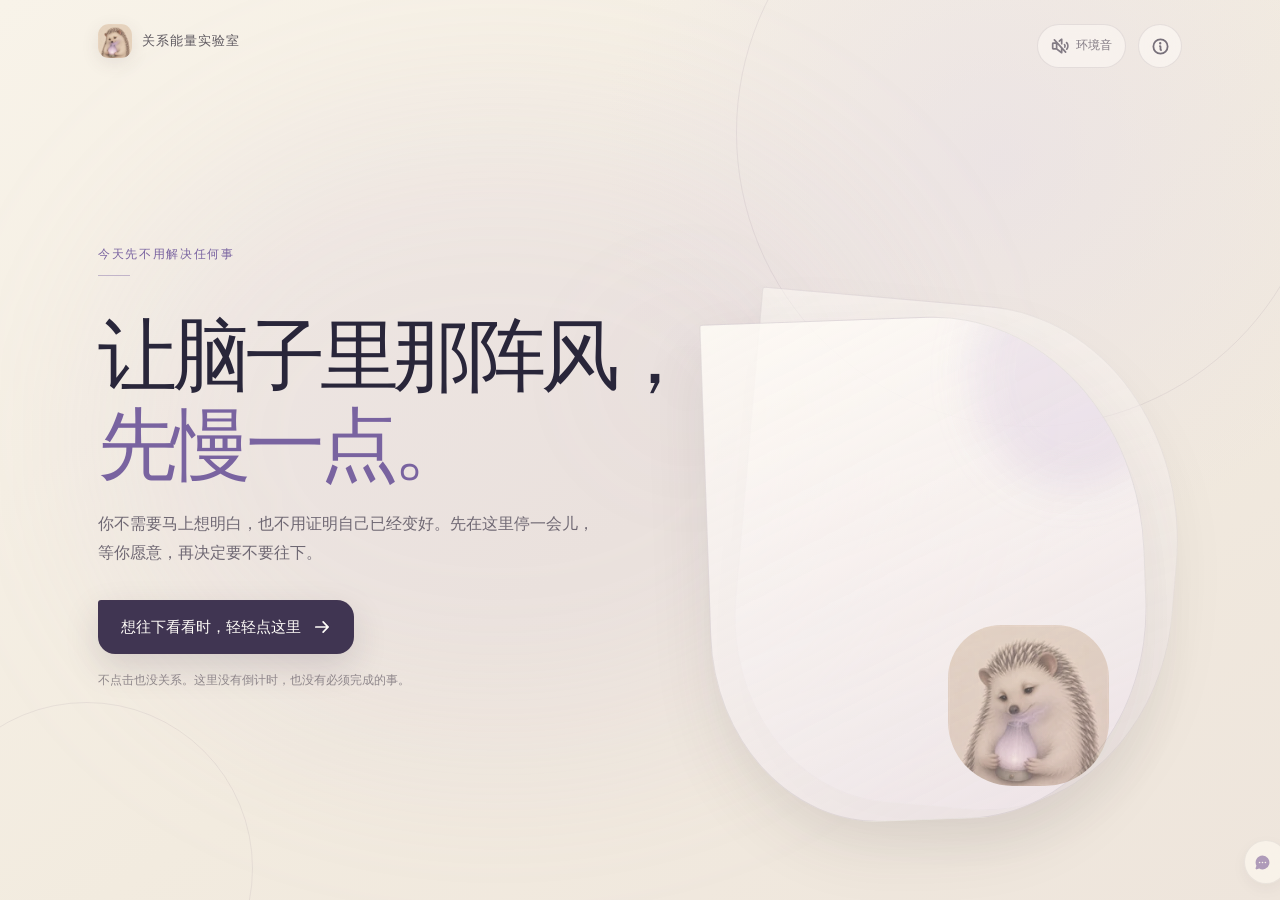
==== commit c356ece5: "Deploy mobile ripple ambience update" ====
--- a/index.html
+++ b/index.html
@@ -7,8 +7,8 @@
     <link rel="icon" type="image/png" href="/hedgehog-brand.png" />
     <meta name="description" content="通过可以分段完成的真实关系情境，看见你在人际关系中更常采用的保护方式。" />
     <title>关系能量实验室｜看见你的关系应对方式</title>
-    <script type="module" crossorigin src="/assets/app-Ui-LzcxI.js"></script>
-    <link rel="stylesheet" crossorigin href="/assets/resource-DjO855Ub.css">
+    <script type="module" crossorigin src="/assets/app-BfmuuMik.js"></script>
+    <link rel="stylesheet" crossorigin href="/assets/resource-KcVDdXku.css">
   </head>
   <body>
     <div id="root"></div>
--- a/assets/resource-KcVDdXku.css
+++ b/assets/resource-KcVDdXku.css
@@ -0,0 +1 @@
+:root{font-family:Noto Sans SC,PingFang SC,Microsoft YaHei,system-ui,sans-serif;color:#2e2840;background:var(--canvas);font-synthesis:none;text-rendering:optimizeLegibility;--cream: #fbf8f2;--paper: #fffdf9;--white: #ffffff;--paper-warm: #fffaf3;--paper-glow: #fff9f2;--paper-rose: #fff8f1;--canvas: #eee9df;--canvas-deep: #eee7dd;--canvas-soft: #f4f0e8;--lavender-surface: #f0ecf7;--ink: #2e2840;--muted: #786f82;--line: rgba(64, 52, 77, .1);--violet: #7562a7;--violet-soft: #eee9f8;--coral: #d86e7c;--coral-soft: #f9e8e7;--sage: #73855c;--sage-soft: #eef1e5;--yellow: #e4bd62;--font-micro: clamp(.6875rem, .66rem + .15vw, .75rem);--font-caption: clamp(.75rem, .72rem + .15vw, .8125rem);--shadow-soft: 0 22px 60px rgba(70, 56, 48, .1);--shadow-card: 0 18px 40px rgba(70, 56, 48, .16);--motion-instant: .12s;--motion-fast: .18s;--motion-scene: .32s;--ease-standard: cubic-bezier(.2, 0, 0, 1);--ease-emphasized: cubic-bezier(.2, .8, .2, 1)}.challenge-home-card{width:100%;min-height:84px;margin-top:12px;padding:14px 14px 14px 16px;border:1px solid rgba(117,98,167,.16);border-radius:22px;background:#f1edf8;display:grid;grid-template-columns:auto 1fr auto;align-items:center;gap:13px;text-align:left;cursor:pointer;box-shadow:0 12px 30px #483a6017}.challenge-home-icon{width:46px;height:46px;border-radius:16px;display:grid;place-items:center;color:#6f59a6;background:var(--paper);box-shadow:inset 0 0 0 1px #7562a71f}.challenge-home-copy{min-width:0;display:grid;gap:2px}.challenge-home-copy small{color:#796c8e;font-size:var(--font-caption);font-weight:760;letter-spacing:.08em;text-transform:uppercase}.challenge-home-copy strong{font-family:"Noto Serif SC",Songti SC,serif;font-size:18px;line-height:1.25}.challenge-home-copy em{overflow:hidden;color:var(--muted);font-size:var(--font-caption);font-style:normal;line-height:1.45;text-overflow:ellipsis;white-space:nowrap}.challenge-home-enter{width:34px;height:34px;border-radius:12px;background:var(--violet);color:#fff;display:grid;place-items:center}.challenge-hub-screen{min-height:100svh;color:#30283c;background:radial-gradient(circle at 80% 4%,rgba(209,193,229,.58),transparent 30%),linear-gradient(180deg,#f8f4ec 0,#f1ece4)}.challenge-hub-topbar{height:64px;padding:11px 18px;display:grid;grid-template-columns:40px 1fr auto;align-items:center;gap:10px;position:relative;z-index:10}.challenge-hub-topbar>div{display:grid;gap:1px}.challenge-hub-topbar strong{font-size:12px}.challenge-hub-topbar small{color:#817689;font-size:var(--font-micro);letter-spacing:.05em}.challenge-hub-topbar>span{padding:7px 9px;border:1px solid rgba(117,98,167,.12);border-radius:999px;display:flex;align-items:center;gap:5px;color:#765f9c;background:#fffdf99e;font-size:var(--font-micro);font-weight:800}.challenge-hub-hero{width:min(100%,840px);margin:0 auto;padding:42px 22px 30px}.challenge-hub-hero>span{display:flex;align-items:center;gap:7px;color:#7b66a3;font-size:var(--font-micro);font-weight:850;letter-spacing:.08em}.challenge-hub-hero h1{margin:14px 0 15px;font-family:"Noto Serif SC",Songti SC,serif;font-size:clamp(37px,10vw,68px);letter-spacing:-.065em;line-height:1.1}.challenge-hub-hero h1 em{color:#7d65a7;font-style:normal}.challenge-hub-hero>p{max-width:610px;margin:0;color:#736a78;font-size:12px;line-height:1.8}.hub-category-tabs{width:min(100%,840px);margin:0 auto;padding:0 18px 10px;display:flex;gap:9px;overflow-x:auto;scrollbar-width:none}.hub-category-tabs::-webkit-scrollbar{display:none}.hub-category-tabs button{min-width:177px;padding:13px 14px;border:1px solid rgba(70,56,80,.09);border-radius:18px;display:grid;grid-template-columns:33px 1fr;align-items:center;gap:9px;color:#766d7b;background:#fffdf9ad;text-align:left;cursor:pointer}.hub-category-tabs button>svg{width:33px;height:33px;padding:8px;border-radius:11px;color:#7d68a3;background:#efebf6}.hub-category-tabs button>span{display:grid;gap:2px}.hub-category-tabs strong{color:#4a414f;font-size:var(--font-caption)}.hub-category-tabs small{color:#8d8491;font-size:var(--font-micro);white-space:nowrap}.hub-category-tabs button.active{border-color:#7562a73d;background:var(--paper);box-shadow:0 13px 35px #40324e1a;transform:translateY(-2px)}.hub-category-tabs button.active>svg{color:var(--white);background:#7862a3}.hub-levels{width:min(100%,840px);margin:0 auto;padding:22px 18px 34px}.hub-levels>header{margin-bottom:13px;display:grid;grid-template-columns:auto 1fr auto;align-items:end;gap:11px}.hub-levels>header>span{color:#d5c9dd;font-family:Georgia,serif;font-size:37px;line-height:.9}.hub-levels>header div{display:grid;gap:1px}.hub-levels>header small{color:#988d9a;font-size:var(--font-micro);letter-spacing:.1em}.hub-levels>header h2{margin:0;font-family:"Noto Serif SC",Songti SC,serif;font-size:20px}.hub-levels>header em{color:#8a7d8d;font-size:var(--font-micro);font-style:normal}.hub-series-list{display:grid;gap:15px}.hub-series-card{min-height:300px;padding:24px;position:relative;overflow:hidden;border:1px solid rgba(67,53,76,.09);border-radius:32px;display:grid;grid-template-columns:minmax(0,1fr) 106px;gap:18px;background:linear-gradient(145deg,#fffdf9fa,#f7f1f8f0);box-shadow:0 25px 65px #43354c1a}.hub-series-card:before{content:"";width:220px;height:220px;position:absolute;right:-90px;top:-95px;border-radius:50%;background:#7562a717;filter:blur(2px)}.hub-series-card.series-amber:before{background:#d7a9572b}.hub-series-card.series-rose:before{background:#d2738724}.hub-series-card.series-sage:before{background:#73855c26}.hub-series-copy{min-width:0;position:relative;z-index:1}.hub-series-eyebrow{color:#8c76a7;font-size:var(--font-micro);font-weight:850;letter-spacing:.11em}.hub-series-copy h2{margin:8px 0 10px;font-family:"Noto Serif SC",Songti SC,serif;font-size:34px;letter-spacing:-.055em}.hub-series-copy>p{max-width:490px;margin:0;color:#665d6b;font-size:var(--font-caption);line-height:1.8}.hub-series-visual{width:106px;height:128px;position:relative;z-index:1;align-self:start;border:1px solid rgba(91,73,104,.09);border-radius:24px;display:flex;flex-direction:column;align-items:center;justify-content:center;color:#806b9c;background:#fffdf9b8;box-shadow:0 14px 32px #43354c14}.hub-series-visual strong{margin-top:8px;font-family:Georgia,serif;font-size:25px;line-height:1}.hub-series-visual small{margin-top:3px;color:#9c91a0;font-size:var(--font-micro);letter-spacing:.12em}.series-amber .hub-series-visual{color:#9a7040}.series-rose .hub-series-visual{color:#9d6677}.series-sage .hub-series-visual{color:#6f815c}.hub-series-preview{grid-column:1/-1;padding:12px 0;position:relative;z-index:1;border-top:1px solid rgba(68,55,76,.08);border-bottom:1px solid rgba(68,55,76,.08);display:flex;gap:8px;overflow-x:auto;scrollbar-width:none}.hub-series-preview::-webkit-scrollbar{display:none}.hub-series-preview span{flex:0 0 auto;padding:8px 10px;border-radius:12px;display:flex;align-items:center;gap:7px;color:#716675;background:#f1edf3c7;font-size:var(--font-micro);font-weight:750}.hub-series-preview i{color:#9d8fa1;font-family:Georgia,serif;font-style:normal}.hub-series-enter{grid-column:1/-1;min-height:48px;padding:0 15px;position:relative;z-index:1;border:0;border-radius:16px;display:grid;grid-template-columns:1fr auto auto;align-items:center;gap:9px;color:var(--white);background:#74609b;cursor:pointer}.series-amber .hub-series-enter{background:#9a7040}.series-rose .hub-series-enter{background:#9d6677}.series-sage .hub-series-enter{background:#6f815c}.hub-series-enter span{text-align:left;font-size:var(--font-micro);opacity:.78}.hub-series-enter strong{font-size:var(--font-caption)}.hub-series-detail{min-height:calc(100svh - 64px)}.hub-series-detail-hero{width:min(calc(100% - 36px),804px);margin:24px auto 0;padding:24px;border:1px solid rgba(67,53,76,.09);border-radius:30px;background:linear-gradient(145deg,#fffdf9f5,#f6f0f8e6);box-shadow:0 22px 60px #43354c14}.hub-series-detail-hero.detail-amber{background:linear-gradient(145deg,#fffdf9fa,#f8efdfeb)}.hub-series-detail-hero.detail-rose{background:linear-gradient(145deg,#fffdf9fa,#faecf1eb)}.hub-series-detail-hero.detail-sage{background:linear-gradient(145deg,#fffdf9fa,#eef2e8eb)}.hub-series-back{padding:0 0 13px;border:0;display:flex;align-items:center;gap:6px;color:#817488;background:transparent;font-size:var(--font-caption);cursor:pointer}.hub-series-detail-title{display:flex;align-items:center;gap:12px}.hub-series-detail-title>span{width:46px;height:46px;border-radius:15px;display:grid;place-items:center;color:#7862a3;background:#efebf6e6}.detail-amber .hub-series-detail-title>span{color:#9a7040;background:#f8efdfeb}.detail-rose .hub-series-detail-title>span{color:#9d6677;background:#faecf1f0}.detail-sage .hub-series-detail-title>span{color:#6f815c;background:#eef2e8f0}.hub-series-detail-title small{color:#918598;font-size:var(--font-micro);letter-spacing:.1em}.hub-series-detail-title h1{margin:2px 0 0;font-family:"Noto Serif SC",Songti SC,serif;font-size:32px;letter-spacing:-.05em}.hub-series-detail-hero>p{max-width:650px;margin:16px 0 0;color:#665d6b;font-size:var(--font-caption);line-height:1.8}.hub-series-detail-stats{margin-top:17px;display:flex;align-items:center;flex-wrap:wrap;gap:8px;color:#8a7d8d;font-size:var(--font-micro)}.hub-series-detail-stats i{width:3px;height:3px;border-radius:50%;background:#b8aeba}.hub-series-levels{padding-top:20px}.hub-level-list{display:grid;gap:13px}.hub-level-card{min-height:242px;padding:19px;position:relative;overflow:hidden;border:1px solid rgba(67,53,76,.09);border-radius:29px;display:grid;grid-template-columns:48px 1fr;gap:13px;background:#fffdf9eb;box-shadow:0 21px 55px #43354c17}.hub-level-card:after{content:"";width:130px;height:130px;border-radius:50%;position:absolute;right:-52px;top:-55px;background:#7562a714}.hub-level-card.level-amber:after{background:#d7a95726}.hub-level-card.level-rose:after{background:#d2738721}.hub-level-card.level-sage:after{background:#73855c24}.hub-level-number{padding-top:3px;display:flex;flex-direction:column;align-items:center;gap:3px;position:relative;z-index:1}.hub-level-number span{color:#a195a5;font-size:var(--font-micro);letter-spacing:.12em;writing-mode:vertical-rl}.hub-level-number strong{color:#d7ccd9;font-family:Georgia,serif;font-size:34px;line-height:1}.hub-level-body{min-width:0;position:relative;z-index:1}.hub-level-eyebrow{color:#8c76a7;font-size:var(--font-micro);font-weight:850;letter-spacing:.1em}.hub-level-body h2{margin:6px 0 8px;font-family:"Noto Serif SC",Songti SC,serif;font-size:28px;letter-spacing:-.05em}.hub-level-body>p{margin:0;color:#665d6b;font-size:var(--font-caption);line-height:1.75}.hub-level-tags{margin-top:12px;display:flex;flex-wrap:wrap;gap:5px}.hub-level-tags span{padding:5px 8px;border-radius:999px;color:#75687d;background:#f1edf3;font-size:var(--font-micro)}.hub-level-body>small{display:block;margin-top:10px;color:#938997;font-size:var(--font-micro)}.hub-level-enter{grid-column:1/-1;min-height:43px;padding:0 13px;border:0;border-radius:14px;display:grid;grid-template-columns:auto 1fr auto;align-items:center;gap:8px;color:var(--white);background:#74609b;cursor:pointer}.level-amber .hub-level-enter{background:#9a7040}.level-rose .hub-level-enter{background:#9d6677}.hub-level-enter span{text-align:left;font-size:var(--font-caption);font-weight:800}.hub-level-card.is-coming{min-height:180px;opacity:.72;box-shadow:none}.hub-level-card.is-coming .hub-level-body h2{font-size:22px}.hub-level-locked{grid-column:1/-1;padding-top:12px;border-top:1px solid rgba(68,55,76,.08);display:flex;align-items:center;gap:6px;color:#958a98;font-size:var(--font-micro)}.level-sage .hub-level-enter{background:#6f815c}.challenge-hub-note{width:min(calc(100% - 36px),804px);margin:0 auto;padding:18px 0 38px;border-top:1px solid rgba(67,53,76,.09);display:grid;grid-template-columns:auto 1fr;gap:9px;color:#827887}.challenge-hub-note svg{margin-top:2px;color:#b07382}.challenge-hub-note p{margin:0;font-size:var(--font-micro);line-height:1.7}.hub-memory-label{width:-moz-fit-content;width:fit-content;margin-top:10px;padding:7px 10px;display:flex;align-items:center;gap:6px;border:1px solid rgba(153,95,123,.15);border-radius:999px;color:#8c5873;background:#fbf0f4cc;font-size:12px;font-weight:800}.story-loading-screen{min-height:100svh;display:grid;place-content:center;justify-items:center;gap:8px;color:#6f5a96;background:radial-gradient(circle at 50% 42%,#f2ecf8,#f8f4ec 58%)}.story-loading-screen>div{width:64px;height:64px;margin-bottom:8px;border-radius:22px;display:grid;place-items:center;color:var(--white);background:#7964a1;box-shadow:0 18px 42px #4f3b6833}.story-loading-screen span{color:#92869a;font-size:var(--font-micro);letter-spacing:.12em}.story-loading-screen strong{font-family:"Noto Serif SC",Songti SC,serif;font-size:22px}@media(max-width:460px){.hub-series-card{padding:20px;grid-template-columns:minmax(0,1fr) 82px;gap:13px}.hub-series-visual{width:82px;height:112px;border-radius:20px}.hub-series-copy h2{font-size:30px}.hub-series-detail-hero{padding:20px}.hub-series-detail-stats{align-items:flex-start;flex-direction:column}.hub-series-detail-stats i{display:none}}@media(min-width:760px){.hub-level-list{grid-template-columns:repeat(2,minmax(0,1fr));align-items:stretch}.hub-level-card{min-height:270px}.challenge-hub-hero{padding-top:68px}.hub-category-tabs{overflow:visible}.hub-category-tabs button{flex:1;min-width:0}.hub-series-card{min-height:320px;padding:30px;grid-template-columns:minmax(0,1fr) 138px}.hub-series-visual{width:138px;height:148px}.hub-series-copy h2{font-size:42px}}.challenge-screen{min-height:100svh;color:#30283c;background:#f6f1e8}.challenge-topbar{width:100%;height:64px;padding:12px 18px;display:grid;grid-template-columns:40px 1fr 52px;align-items:center;gap:10px;position:relative;z-index:30}.challenge-brand{display:grid;justify-items:center;gap:1px}.challenge-brand span{font-size:13px;font-weight:800}.challenge-brand small{color:var(--muted);font-size:var(--font-caption)}.challenge-live{display:inline-flex;align-items:center;justify-content:flex-end;gap:5px;color:#9a5262;font-size:var(--font-micro);font-weight:850;letter-spacing:.12em}.challenge-live>span{width:7px;height:7px;border-radius:50%;background:#d86e7c;box-shadow:0 0 0 5px #d86e7c1f}.challenge-intro{min-height:100svh;overflow:hidden;background:#ece6f5}.challenge-intro-inner{width:min(100%,520px);min-height:calc(100svh - 64px);margin:0 auto;padding:22px 20px 30px;display:flex;flex-direction:column}.challenge-intro-copy{position:relative;padding:16px 6px 22px}.challenge-intro-copy:after{content:"08";position:absolute;right:2px;top:2px;color:#7562a717;font-family:Georgia,serif;font-size:112px;font-weight:800;line-height:1;pointer-events:none}.challenge-kicker{display:inline-flex;align-items:center;gap:6px;color:#745ca8;font-size:12px;font-weight:800;letter-spacing:.08em}.challenge-intro-copy h1{max-width:360px;margin:13px 0 12px;position:relative;z-index:2;font-family:"Noto Serif SC",Songti SC,Georgia,serif;font-size:clamp(48px,15vw,72px);font-weight:740;letter-spacing:-.08em;line-height:.97}.challenge-intro-copy p{max-width:380px;margin:0;color:#6e647a;font-size:14px;line-height:1.75}.challenge-premise{padding:20px;border-radius:28px;background:var(--paper);box-shadow:0 18px 50px #483a601a}.premise-time{display:flex;align-items:center;gap:7px;color:#8b6575;font-size:var(--font-caption);font-weight:800;letter-spacing:.06em}.challenge-premise h2{margin:10px 0 16px;font-family:"Noto Serif SC",Songti SC,serif;font-size:19px}.capacity-list{border-top:1px solid var(--line)}.capacity-list>div{min-height:39px;border-bottom:1px solid var(--line);display:flex;align-items:center;justify-content:space-between;gap:14px;font-size:12px}.capacity-list span{color:var(--muted)}.capacity-list strong{text-align:right}.challenge-premise>p{margin:16px 0 0;display:flex;align-items:flex-start;gap:8px;color:#6b6176;font-size:var(--font-caption);line-height:1.65}.challenge-premise>p svg{flex:0 0 auto;margin-top:1px;color:var(--sage)}.challenge-start{margin-top:18px}.challenge-duration{margin-top:10px;color:#7c7286;font-size:var(--font-caption);text-align:center}.challenge-progress{width:min(calc(100% - 40px),760px);height:4px;margin:0 auto;display:grid;grid-template-columns:repeat(8,1fr);gap:5px}.challenge-progress span{border-radius:20px;background:#4638521a}.challenge-progress span.done{background:#8069ae}.dialogue-screen{overflow-x:hidden;transition:background-color .45s ease}.dialogue-screen.is-straining{background:#f2e5e7}.dialogue-layout{width:min(100%,1040px);margin:0 auto;padding:18px 18px 44px;display:grid;gap:14px}.metric-panel{padding:14px 15px;border:1px solid rgba(73,59,85,.08);border-radius:20px;background:#fffdf9c2}.impression-row{margin-bottom:11px;display:flex;align-items:baseline;justify-content:space-between;gap:12px}.impression-row span{color:var(--muted);font-size:var(--font-caption)}.impression-row strong{font-size:var(--font-caption);text-align:right}.metric-grid{display:grid;grid-template-columns:1fr 1fr;gap:9px 13px}.metric-item>span{display:block;margin-bottom:5px;color:#6f6578;font-size:var(--font-micro)}.metric-track{height:4px;overflow:hidden;border-radius:12px;background:#3f334917}.metric-fill{height:100%;border-radius:inherit;background:#8875b4}.metric-boundary{background:#71865f}.metric-trust{background:#4f7e8f}.metric-rumination{background:#d16d7a}.dialogue-stage{min-height:600px;padding:18px;border-radius:30px;background:var(--paper);box-shadow:0 22px 60px #42354d1c}.scene-meta{margin-bottom:24px;display:flex;align-items:center;justify-content:space-between;gap:18px}.scene-meta span{padding:6px 9px;border-radius:9px;color:#8d5967;background:#f8e8e9;font-size:var(--font-caption);font-weight:800}.scene-meta strong{color:#756b7d;font-size:var(--font-caption);letter-spacing:.04em}.npc-row{display:grid;grid-template-columns:58px 1fr;align-items:end;gap:12px}.npc-avatar{width:58px;height:76px;border-radius:18px;-o-object-fit:cover;object-fit:cover;box-shadow:0 10px 24px #46384d29}.dialogue-bubble{padding:15px 16px;border-radius:22px 22px 22px 7px;background:var(--lavender-surface)}.dialogue-bubble .speaker{display:block;margin-bottom:5px;color:#7862a4;font-size:var(--font-caption);font-weight:820}.dialogue-bubble p{margin:0;font-size:14px;font-weight:620;line-height:1.65}.reaction-bubble{background:#e9f0e4}.round-note{margin:18px 0 20px 70px;color:#817687;font-size:var(--font-caption);line-height:1.6}.challenge-options{margin-top:20px;display:grid;gap:9px}.choice-label{margin:0 0 2px 3px;color:#776b80;font-size:var(--font-caption);font-weight:800;letter-spacing:.06em}.challenge-choice{width:100%;min-height:72px;padding:12px 11px;border:1px solid rgba(73,58,83,.09);border-radius:18px;background:var(--white);display:grid;grid-template-columns:30px 1fr 20px;align-items:center;gap:9px;text-align:left;cursor:pointer;transition:border-color .18s ease,transform .18s ease,background-color .18s ease}.challenge-choice:hover{border-color:#7562a757;background:#fcfaff}.challenge-choice-letter{width:30px;height:30px;border-radius:11px;display:grid;place-items:center;color:#725fa1;background:var(--lavender-surface);font-size:var(--font-caption);font-weight:850}.challenge-choice>span:nth-child(2){min-width:0;display:grid;gap:4px}.challenge-choice strong{font-size:12px;font-weight:720;line-height:1.55}.challenge-choice small{color:#897e8f;font-size:var(--font-micro)}.challenge-choice>svg{color:#8a7c94}.reaction-panel{margin-top:22px;padding-top:20px;border-top:1px solid var(--line)}.reaction-label{display:flex;align-items:center;gap:7px;color:#647956;font-size:var(--font-caption);font-weight:800}.reaction-panel>p{margin:9px 0 18px;color:#7d7284;font-size:var(--font-caption);line-height:1.65}.reaction-panel>h3{margin:12px 0 7px;color:#332c38;font-family:var(--font-serif);font-size:clamp(1.1rem,4vw,1.35rem);line-height:1.45}.reaction-watch{margin:4px 0 12px;padding:13px 14px;border:1px solid rgba(116,130,101,.22);border-radius:14px;background:linear-gradient(135deg,#f0f4e8d6,#f9f6efeb)}.reaction-watch strong{display:block;margin-bottom:5px;color:#647956;font-size:var(--font-caption)}.reaction-watch p{margin:0;color:#5f5864;font-size:var(--font-caption);line-height:1.65}.reaction-panel>small{display:block;margin-bottom:18px;color:#918694;font-size:var(--font-micro);line-height:1.55}.timed-reflection{margin:14px 0 18px;padding:15px;border:1px solid rgba(116,130,101,.22);border-radius:15px;background:#f7f4ece6}.timed-reflection>strong{display:block;color:#3f3744;font-family:var(--font-serif);line-height:1.5}.timed-reflection>p,.timed-reflection>small{display:block;margin:7px 0 0;color:#716777;font-size:var(--font-caption);line-height:1.65}.timed-reflection>small{color:#647956}.ending-screen{overflow:hidden;background:#ece6f5}.ending-abstract{background:#281f36;color:var(--paper-glow)}.ending-inner{width:min(100%,760px);min-height:calc(100svh - 64px);margin:0 auto;padding:18px 20px 36px;position:relative;display:grid;align-content:start;justify-items:center}.ending-card-frame{width:min(58vw,225px);position:relative;z-index:3}.ending-card-frame img{width:100%;display:block;border-radius:24px;box-shadow:0 24px 60px #34284533}.abstracting .ending-card-frame img{box-shadow:-10px 0 #23c1d666,10px 0 #eb418161,0 24px 70px #00000080}.thought-storm{position:absolute;top:0;right:0;bottom:0;left:0;overflow:hidden;pointer-events:none}.thought-storm span{position:absolute;color:#ffeee61a;font-size:clamp(20px,7vw,54px);font-weight:900;white-space:nowrap;animation:thought-drift 2.8s infinite alternate ease-in-out}.thought-storm span:nth-child(1){top:4%;left:-15%;transform:rotate(-8deg)}.thought-storm span:nth-child(2){top:31%;right:-20%;transform:rotate(12deg);animation-delay:-.8s}.thought-storm span:nth-child(3){top:56%;left:-22%;transform:rotate(5deg);animation-delay:-1.6s}.thought-storm span:nth-child(4){bottom:8%;right:3%;transform:rotate(-12deg);animation-delay:-2.2s}@keyframes thought-drift{0%{translate:-8px 0;filter:blur(0)}to{translate:12px -8px;filter:blur(2px)}}.ending-copy{max-width:570px;margin-top:20px;position:relative;z-index:3;text-align:center}.ending-copy>span{color:#7b66a9;font-size:var(--font-micro);font-weight:850;letter-spacing:.14em}.ending-abstract .ending-copy>span{color:#ef789d}.ending-copy h1{margin:6px 0 10px;font-family:"Noto Serif SC",Songti SC,serif;font-size:clamp(32px,10vw,52px);letter-spacing:-.05em}.ending-line{margin:0 auto;color:#6d6376;font-size:14px;font-weight:650;line-height:1.75}.ending-abstract .ending-line{color:#efe6ef}.ending-insight{margin-top:16px;padding:15px;border:1px solid rgba(117,98,167,.13);border-radius:18px;display:flex;align-items:flex-start;gap:9px;background:#fffdf9ad;text-align:left}.ending-abstract .ending-insight{border-color:#ffffff24;background:#ffffff0f}.ending-insight svg{flex:0 0 auto;margin-top:2px;color:#d2a34f}.ending-insight p{margin:0;font-size:var(--font-caption);line-height:1.7}.ending-stats{width:100%;margin-top:18px;position:relative;z-index:3;border-top:1px solid rgba(76,62,88,.1);border-bottom:1px solid rgba(76,62,88,.1)}.ending-abstract .ending-stats{border-color:#ffffff1c}.ending-stats>div{min-height:44px;display:flex;align-items:center;justify-content:space-between;gap:14px}.ending-stats span{color:#827689;font-size:var(--font-caption)}.ending-abstract .ending-stats span{color:#a99eae}.ending-stats strong{font-size:var(--font-caption);text-align:right}.ending-actions{width:100%;margin-top:18px;position:relative;z-index:3;display:grid;gap:6px}.ending-abstract .text-button{color:#ddd3e2}.ending-safety{margin:12px 0 0;position:relative;z-index:3;display:flex;align-items:center;gap:6px;color:#8d8193;font-size:var(--font-micro)}@media(min-width:760px){.dialogue-layout{padding-top:28px;grid-template-columns:230px minmax(0,1fr);align-items:start}.metric-panel{position:sticky;top:20px;padding:20px;border-radius:24px}.metric-grid{grid-template-columns:1fr;gap:15px}.dialogue-stage{min-height:650px;padding:30px}.challenge-choice{min-height:78px;padding:14px 16px}.challenge-choice strong{font-size:13px}.ending-inner{grid-template-columns:240px 1fr;-moz-column-gap:32px;column-gap:32px;align-content:center}.ending-card-frame{width:240px;grid-row:1 / span 4}.ending-copy{margin-top:0;text-align:left}.ending-line{margin-left:0}.ending-stats,.ending-actions,.ending-safety{grid-column:2}}.timed-screen{overflow:hidden;background:#2a2137;color:var(--paper-warm)}.timed-screen .challenge-brand small,.timed-screen .challenge-brand span{color:var(--paper-warm)}.timed-layout{width:min(100%,720px);min-height:calc(100svh - 64px);margin:0 auto;padding:18px 18px 40px;display:grid;align-items:center}.timed-card{padding:20px;border:1px solid rgba(255,255,255,.13);border-radius:30px;background:#352942;box-shadow:0 28px 80px #0000004d;transition:background-color .2s ease,transform .2s ease}.timed-card.timer-critical{background:#4a2638;animation:urgent-pulse .65s infinite alternate ease-in-out}@keyframes urgent-pulse{0%{transform:scale(1)}to{transform:scale(1.008)}}.timed-heading{display:flex;align-items:center;justify-content:space-between;gap:16px}.timed-heading>span{display:inline-flex;align-items:center;gap:7px;color:#f3b56e;font-size:var(--font-caption);font-weight:850;letter-spacing:.12em}.timed-heading>strong{font-family:Georgia,serif;font-size:34px;line-height:1}.timed-heading>strong small{margin-left:3px;color:#c2b6ca;font-family:inherit;font-size:var(--font-caption)}.timer-track{height:5px;margin-top:13px;overflow:hidden;border-radius:20px;background:#ffffff1a}.timer-track>div{height:100%;border-radius:inherit;background:#ef8b73}.timed-call{padding:28px 3px 20px}.timed-call>span{color:#b9aebf;font-size:var(--font-caption)}.timed-call h1{margin:7px 0 13px;font-family:"Noto Serif SC",Songti SC,serif;font-size:clamp(27px,8vw,42px);line-height:1.18}.timed-call p{margin:0;color:#eee5ee;font-size:14px;font-weight:650;line-height:1.75}.timed-options{margin-top:5px}.timed-options .challenge-choice{border-color:#ffffff1c;background:#ffffff14;color:var(--paper-warm)}.timed-options .challenge-choice:hover{border-color:#f4b56e8c;background:#ffffff21}.timed-options .challenge-choice-letter{color:#f7c58c;background:#f4b56e1f}.timed-options .challenge-choice>svg{color:#d7cadb}.timed-reaction{display:grid;gap:14px}.timeout-label{width:-moz-fit-content;width:fit-content;padding:7px 10px;border-radius:10px;color:#ffcf9d;background:#ef8b7321;font-size:var(--font-caption);font-weight:800}.timed-reaction .dialogue-bubble{color:#2f2938}.timed-reaction>p{margin:0;color:#c8bdcc;font-size:var(--font-caption);line-height:1.7}.peer-evaluation-screen{background:#e9edf0}.peer-evaluation-inner{width:min(100%,680px);min-height:calc(100svh - 64px);margin:0 auto;padding:44px 22px 38px;display:flex;flex-direction:column;justify-content:center}.peer-evaluation-inner h1{margin:14px 0 13px;font-family:"Noto Serif SC",Songti SC,serif;font-size:clamp(32px,10vw,52px);letter-spacing:-.05em;line-height:1.15}.evaluation-context{max-width:520px;margin:0;color:#716878;font-size:12px;line-height:1.7}.peer-evaluation-inner blockquote{margin:28px 0 18px;padding:24px 22px;border:0;border-radius:8px 28px 28px;background:var(--paper);box-shadow:0 20px 55px #3b414b1f;font-family:"Noto Serif SC",Songti SC,serif;font-size:clamp(17px,5vw,23px);font-weight:680;line-height:1.75}.evaluation-reading{margin-bottom:22px;display:flex;align-items:flex-start;gap:9px;color:#706677}.evaluation-reading svg{flex:0 0 auto;margin-top:2px;color:#b38945}.evaluation-reading p{margin:0;font-size:var(--font-caption);line-height:1.7}@media(prefers-reduced-motion:reduce){.timed-card.timer-critical{animation:none}}.chapter-next-button{width:100%;min-height:48px;margin-top:9px;padding:12px 16px;display:flex;align-items:center;justify-content:center;gap:8px;border:1px solid rgba(119,91,145,.22);border-radius:15px;color:#70558c;background:linear-gradient(135deg,#f4ecf9eb,#fbf6f0f2);font-size:13px;font-weight:850;box-shadow:0 10px 28px #4b375814}.after-screen{--after-ink: #302936;--after-muted: #766d7c;--after-purple: #8067a0;--after-sage: #6f7f68;min-height:100svh;color:var(--after-ink);background:radial-gradient(circle at 84% 2%,rgba(208,191,229,.58),transparent 31%),radial-gradient(circle at 8% 92%,rgba(228,196,203,.36),transparent 35%),linear-gradient(180deg,#f8f3ec,#eee8f3)}.after-topbar{width:100%;min-height:66px;padding:11px 18px;position:relative;z-index:20;display:grid;grid-template-columns:40px 1fr auto;align-items:center;gap:10px;border-bottom:1px solid rgba(67,53,76,.07);background:#f9f6f1ad;-webkit-backdrop-filter:blur(18px);backdrop-filter:blur(18px)}.after-topbar>div{display:grid;gap:2px}.after-topbar strong{font-size:13px}.after-topbar small{color:#84798b;font-size:12px}.after-topbar>span{padding:7px 10px;display:flex;align-items:center;gap:6px;border:1px solid rgba(112,92,142,.13);border-radius:999px;color:#735c92;background:#fffdf9a6;font-size:12px;font-weight:800}.after-intro{position:relative;overflow:hidden}.after-intro-glow{position:absolute;top:0;right:0;bottom:0;left:0;pointer-events:none}.after-intro-glow i{width:260px;height:260px;position:absolute;border-radius:50%;filter:blur(10px);background:#9777b81a}.after-intro-glow i:nth-child(1){top:8%;right:-110px}.after-intro-glow i:nth-child(2){bottom:8%;left:-130px;background:#c0748a1a}.after-intro-glow i:nth-child(3){width:2px;height:64%;top:20%;left:52%;border-radius:0;background:linear-gradient(transparent,rgba(102,80,126,.14),transparent)}.after-intro-inner{width:min(calc(100% - 36px),940px);margin:0 auto;padding:42px 0 58px;position:relative;z-index:2;display:grid;gap:34px;align-items:center}.after-phone{width:min(82vw,310px);min-height:480px;margin:0 auto;padding:18px 17px;position:relative;border:7px solid #413846;border-radius:38px;background:linear-gradient(180deg,#eee9f0,#f8f4f0 42%,#eee8ec);box-shadow:0 35px 80px #33293a3d,inset 0 0 0 1px #ffffffb3}.after-phone:before{content:"";width:90px;height:22px;position:absolute;top:7px;left:50%;transform:translate(-50%);border-radius:0 0 14px 14px;background:#413846}.after-phone-status{margin:4px 3px 42px;display:flex;justify-content:space-between;color:#5d5361;font-size:12px;font-weight:800}.after-phone-status i{width:18px;height:8px;border:1px solid #625767;border-radius:3px}.after-phone>small{display:block;margin-bottom:12px;color:#85798b;text-align:center;font-size:12px}.after-phone>blockquote{width:-moz-fit-content;width:fit-content;margin:0 0 100px auto;padding:11px 16px;border-radius:18px 5px 18px 18px;color:#fff;background:#8570a0;font-size:15px}.after-typing-draft{padding:14px;border:1px solid rgba(75,59,85,.1);border-radius:16px;background:#ffffffbf;box-shadow:0 12px 30px #3d2f4414}.after-typing-draft span{color:#8b7e90;font-size:12px}.after-typing-draft p{margin:8px 0 0;color:#4e4552;font-size:13px;line-height:1.75}.after-typing-draft p:after{content:"";width:1px;height:16px;margin-left:3px;display:inline-block;vertical-align:-3px;background:#765d94;animation:after-cursor 1s steps(1) infinite}.after-phone>em{display:block;margin-top:16px;color:#9a8da0;text-align:center;font-size:12px;font-style:normal}@keyframes after-cursor{50%{opacity:0}}.after-intro-copy>span{display:flex;align-items:center;gap:7px;color:#755c98;font-size:12px;font-weight:850;letter-spacing:.08em}.after-intro-copy h1{margin:14px 0 18px;font-family:"Noto Serif SC",Songti SC,serif;font-size:clamp(37px,10vw,60px);letter-spacing:-.065em;line-height:1.12}.after-intro-copy h1 em{color:#8a6483;font-style:normal}.after-intro-copy>p{margin:0;color:#6f6674;font-size:14px;line-height:1.85}.legacy-note{margin:22px 0;padding:15px;display:grid;grid-template-columns:auto 1fr;gap:11px;border:1px solid rgba(125,98,147,.13);border-radius:18px;background:#fffdf9b8}.legacy-note>svg{margin-top:2px;color:#b07386}.legacy-note strong{font-size:13px}.legacy-note p{margin:5px 0 0;color:#7a707d;font-size:12px;line-height:1.65}.after-intro-copy>small{margin-top:13px;display:block;color:#8d8291;font-size:12px;line-height:1.6}.after-progress{width:min(calc(100% - 36px),840px);height:4px;margin:14px auto 0;display:flex;gap:5px}.after-progress span{flex:1;border-radius:999px;background:#4e3e581a;transition:background .35s ease,transform .35s ease}.after-progress span.done{background:linear-gradient(90deg,#a583ad,#7c8b70);transform:scaleY(1.35)}.after-story{overflow:hidden}.after-story.is-looping:after{content:"是不是我说错了　要不要解释　他会不会讨厌我";position:fixed;inset:auto -20px 16px;z-index:0;color:#4a355412;font-family:"Noto Serif SC",serif;font-size:clamp(18px,6vw,42px);white-space:nowrap;animation:after-rumination 9s linear infinite}@keyframes after-rumination{to{transform:translate(-28%)}}.after-story-layout{width:min(calc(100% - 32px),880px);margin:0 auto;padding:28px 0 60px;position:relative;z-index:2;display:grid;gap:15px}.after-xiaoman-state{padding:10px 12px;display:flex;align-items:center;gap:10px;border:1px solid rgba(84,68,94,.08);border-radius:17px;background:#fffdf999}.after-xiaoman-state img{width:50px;height:50px;border-radius:15px;-o-object-fit:cover;object-fit:cover;-o-object-position:center 45%;object-position:center 45%;box-shadow:0 8px 20px #41314c1f}.after-xiaoman-state div{display:grid;gap:2px}.after-xiaoman-state strong{font-size:13px}.after-xiaoman-state span{color:#7e7482;font-size:12px}.after-xiaoman-state p{margin:7px 0 0;padding-top:7px;border-top:1px solid rgba(111,86,122,.1);color:#918493;font-size:var(--font-caption);line-height:1.55}.after-scene-card{padding:20px 17px;border:1px solid rgba(79,61,90,.1);border-radius:26px;background:#fffdf9d1;box-shadow:0 24px 65px #3e2e491c;-webkit-backdrop-filter:blur(16px);backdrop-filter:blur(16px)}.after-scene-card>header{margin-bottom:18px;display:flex;align-items:center;justify-content:space-between;gap:12px}.after-scene-card>header span{color:#8c7e91;font-size:12px}.after-scene-card>header strong{color:#56465f;font-family:"Noto Serif SC",Songti SC,serif;font-size:15px}.after-message{padding:17px;border-radius:7px 21px 21px;background:linear-gradient(145deg,#eee8f3,#f5f0f4)}.after-message span{color:#7e6892;font-size:12px;font-weight:800}.after-message p{margin:8px 0 0;color:#463d4a;font-size:14px;line-height:1.8}.after-clue{margin:13px 0 19px;padding:12px 13px;display:grid;grid-template-columns:auto 1fr;gap:9px;border:1px solid rgba(106,125,96,.14);border-radius:15px;background:#eef2e8b3}.after-clue svg{margin-top:3px;color:#73826b}.after-clue p{margin:0;color:#6e666f;font-size:12px;line-height:1.65}.after-clue strong{display:block;margin-bottom:3px;color:#63725d}.after-draft{padding:15px;position:relative;border:1px dashed rgba(117,90,134,.25);border-radius:17px;background:#f9f6f9cc}.after-draft span{color:#907d98;font-size:12px}.after-draft p{margin:8px 0 0;padding-right:42px;color:#56495b;font-size:13px;line-height:1.7}.after-draft i{position:absolute;top:12px;right:12px;color:#a190a8;font-size:12px;font-style:normal}.after-compose>small{margin:16px 0 10px;display:block;color:#766c7a;font-size:12px;font-weight:800}.after-options{display:grid;gap:9px}.after-options button{width:100%;padding:13px 12px;display:grid;grid-template-columns:25px 1fr auto;align-items:center;gap:9px;border:1px solid rgba(83,66,94,.1);border-radius:15px;color:#463d4a;background:#fffc;text-align:left;transition:transform .2s ease,border-color .2s ease,box-shadow .2s ease}.after-options button:hover{transform:translateY(-2px);border-color:#7d5e9747;box-shadow:0 10px 24px #4a385414}.after-options button>span{width:25px;height:25px;display:grid;place-items:center;border-radius:9px;color:#785d91;background:#eee7f3;font-size:12px;font-weight:900}.after-options button p{margin:0;font-size:13px;line-height:1.55}.after-options button svg{color:#94869a}.after-choice-result>span{color:#89768f;font-size:12px;font-weight:800}.after-choice-result>blockquote{margin:10px 0 13px;padding:16px;border-radius:18px 6px 18px 18px;color:#fff;background:linear-gradient(135deg,#8b6fa0,#74627e);font-family:"Noto Serif SC",Songti SC,serif;font-size:15px;line-height:1.75;box-shadow:0 14px 32px #533d632e}.after-immediate{padding:13px 14px;border-radius:14px;background:#f3eef2}.after-immediate small{color:#887a8e;font-size:12px}.after-immediate p{margin:5px 0 0;color:#5d535f;font-size:13px;line-height:1.7}.after-reading{margin:11px 0;padding:13px;display:grid;grid-template-columns:auto 1fr;gap:9px;border:1px solid rgba(119,134,105,.16);border-radius:14px;background:#eff3e9bf}.after-reading svg{margin-top:3px;color:#7e8d74}.after-reading p{margin:0;color:#646068;font-size:12px;line-height:1.65}.after-not-yet{margin:0 0 16px;padding:0 2px;display:flex;align-items:flex-start;gap:7px;color:#918695;font-size:12px;line-height:1.6}.after-not-yet svg{flex:0 0 auto;margin-top:2px}.after-aftertaste{margin:13px 0 17px;padding:14px 15px;border-left:3px solid #a58aaa;border-radius:5px 15px 15px 5px;background:linear-gradient(110deg,#ede5f0d1,#f9f6f1c7)}.after-aftertaste>span{display:flex;align-items:center;gap:7px;color:#796781;font-size:var(--font-caption);font-weight:800;letter-spacing:.05em}.after-aftertaste p{margin:8px 0 5px;color:#574e5b;font-family:"Noto Serif SC",Songti SC,serif;font-size:13px;line-height:1.75}.after-aftertaste small{color:#9a8e9c;font-size:var(--font-caption)}.after-aftertaste.tone-loop{border-color:#b67d87;background:linear-gradient(110deg,#f4e2e6cc,#f9f6f1c7)}.after-aftertaste.tone-steady,.after-aftertaste.tone-repair{border-color:#839376;background:linear-gradient(110deg,#e9f0e2c7,#f9f6f1c7)}.after-aftertaste.tone-wall{border-color:#8f8994;background:linear-gradient(110deg,#e9e6ebd6,#f9f6f1c7)}.after-truth{color:#39303e;background:radial-gradient(circle at 78% 8%,rgba(201,179,220,.58),transparent 34%),radial-gradient(circle at 8% 92%,rgba(222,190,197,.34),transparent 34%),linear-gradient(180deg,#f7f1ea,#eae4ef)}.after-truth .after-topbar{border-color:#4c3b5714;background:#f8f4efb3}.after-truth-inner{width:min(calc(100% - 38px),690px);margin:0 auto;padding:58px 0 70px}.after-truth-inner>span{display:flex;align-items:center;gap:7px;color:#795f94;font-size:12px;font-weight:850;letter-spacing:.08em}.after-truth-inner>small{margin-top:24px;display:block;color:#8d8191;font-size:12px}.after-truth-inner h1{margin:10px 0 26px;font-family:"Noto Serif SC",Songti SC,serif;font-size:clamp(32px,9vw,52px);letter-spacing:-.06em;line-height:1.18}.after-truth-inner>blockquote{margin:0;padding:24px 21px;border:1px solid rgba(91,69,103,.12);border-radius:7px 25px 25px;color:#4a3e4e;background:linear-gradient(145deg,#fffdf9eb,#f7eff1e6);font-family:"Noto Serif SC",Songti SC,serif;font-size:16px;line-height:1.85;box-shadow:0 24px 60px #43304c1f}.after-truth-compare{margin:19px 0 24px;padding-left:16px;border-left:2px solid rgba(195,161,208,.35)}.after-truth-compare span{color:#a99dac;font-size:12px}.after-truth-compare p{margin:7px 0 12px;color:#594d5e;font-size:13px;line-height:1.7}.after-truth-compare strong{color:#6e626f;font-size:12px;font-weight:500;line-height:1.7}.after-easter{position:relative;overflow:hidden;color:#f2eaf1;background:radial-gradient(circle at 50% 26%,rgba(120,82,132,.3),transparent 35%),#1f1922}.after-easter .after-topbar{color:#eee7f0;border-color:#ffffff12;background:#1f1922a6}.after-easter .after-topbar strong,.after-easter .after-topbar small,.after-easter .after-topbar>span{color:#eee7f0}.after-easter-echoes{position:absolute;top:65px;right:0;bottom:0;left:0;overflow:hidden;pointer-events:none}.after-easter-echoes span{position:absolute;color:#eed7e912;font-family:"Noto Serif SC",serif;font-size:clamp(20px,7vw,54px);white-space:nowrap}.after-easter-echoes span:nth-child(1){top:8%;left:-5%;transform:rotate(-5deg)}.after-easter-echoes span:nth-child(2){top:34%;right:-11%;transform:rotate(7deg)}.after-easter-echoes span:nth-child(3){bottom:25%;left:-8%;transform:rotate(4deg)}.after-easter-echoes span:nth-child(4){bottom:5%;right:-8%;transform:rotate(-6deg)}.after-easter>section{width:min(calc(100% - 38px),720px);min-height:calc(100svh - 66px);margin:0 auto;padding:72px 0 58px;position:relative;z-index:2;display:grid;align-content:center;text-align:center}.after-easter section>small{color:#b79dbe;font-size:12px;letter-spacing:.08em}.after-easter h1{margin:25px 0 22px;font-family:"Noto Serif SC",Songti SC,serif;font-size:clamp(34px,10vw,58px);letter-spacing:-.065em;line-height:1.22}.after-easter section>div{color:#d1c4d0;font-size:14px;line-height:1.95}.after-easter section>blockquote{margin:27px auto 0;padding:19px;border-top:1px solid rgba(255,255,255,.11);border-bottom:1px solid rgba(255,255,255,.11);color:#f0e2eb;font-family:"Noto Serif SC",serif;font-size:15px;line-height:1.9}.after-easter .still-continue{margin-top:30px;color:#d6c6d5}.after-ending{background:radial-gradient(circle at 50% 2%,rgba(207,188,225,.6),transparent 32%),linear-gradient(180deg,#f8f3ed,#eee7f2)}.after-ending.ending-retreat,.after-ending.ending-loop{color:#eee8ef;background:radial-gradient(circle at 50% 8%,rgba(123,80,132,.3),transparent 35%),#201a23}.after-ending.ending-retreat .after-topbar,.after-ending.ending-loop .after-topbar{color:#eee8ef;border-color:#ffffff12;background:#201a23b8}.after-ending.ending-retreat .after-topbar strong,.after-ending.ending-retreat .after-topbar small,.after-ending.ending-retreat .after-topbar>span,.after-ending.ending-loop .after-topbar strong,.after-ending.ending-loop .after-topbar small,.after-ending.ending-loop .after-topbar>span{color:#eee8ef}.after-ending-inner{width:min(calc(100% - 34px),720px);margin:0 auto;padding:34px 0 70px;text-align:center}.after-ending-inner>header{display:flex;justify-content:space-between;gap:12px;color:#7d6798;font-size:12px;font-weight:850;letter-spacing:.07em}.after-ending-inner>header small{color:#918693;font-size:12px;font-weight:500;letter-spacing:0}.after-ending-portrait{width:min(76vw,340px);aspect-ratio:1;margin:27px auto 25px;position:relative}.after-ending-portrait img{width:100%;height:100%;display:block;border:7px solid rgba(255,253,249,.7);border-radius:31px;-o-object-fit:cover;object-fit:cover;box-shadow:0 25px 58px #3c2b462e}.after-ending-portrait i{width:14px;height:14px;position:absolute;right:4px;bottom:5px;border:3px solid #f4eff0;border-radius:50%;background:#7d946d}.after-ending-copy h1{margin:0 0 12px;font-family:"Noto Serif SC",Songti SC,serif;font-size:clamp(32px,9vw,48px);letter-spacing:-.055em;line-height:1.2}.after-ending-copy>p{max-width:590px;margin:0 auto 20px;color:#706675;font-size:13px;line-height:1.85}.ending-retreat .after-ending-copy>p,.ending-loop .after-ending-copy>p{color:#cbbfcc}.after-share-card{margin:0;padding:22px 20px 18px;position:relative;overflow:hidden;border:1px solid rgba(106,84,125,.14);border-radius:7px 25px 25px;color:#443a49;background:linear-gradient(145deg,#fffdf8,#f5eee9);box-shadow:0 22px 55px #42304d1f;text-align:left}.after-share-card:after{content:"“";position:absolute;top:-25px;right:10px;color:#795b8f12;font-family:Georgia,serif;font-size:120px}.after-share-card>span{position:relative;z-index:1;display:flex;align-items:center;gap:7px;color:#876d9a;font-size:12px;font-weight:850}.after-share-card>p{position:relative;z-index:1;margin:15px 0 21px;font-family:"Noto Serif SC",Songti SC,serif;font-size:clamp(17px,4.6vw,22px);font-weight:680;line-height:1.75}.after-share-card footer{position:relative;z-index:1;display:flex;align-items:center;gap:8px;color:#968a98;font-size:12px}.after-share-card footer i{width:25px;height:1px;background:#c4b4cc}.ending-retreat .after-share-card,.ending-loop .after-share-card{border-color:#ffffff1c;color:#f3e9f1;background:linear-gradient(145deg,#ffffff17,#ffffff09);box-shadow:0 20px 52px #00000042}.after-ending-signals{margin:17px 0;display:grid;grid-template-columns:repeat(3,1fr);border-top:1px solid rgba(73,57,83,.1);border-bottom:1px solid rgba(73,57,83,.1)}.after-ending-signals div{min-height:68px;padding:10px 6px;display:grid;align-content:center;gap:4px}.after-ending-signals span{color:#8c818f;font-size:12px}.after-ending-signals strong{font-size:13px}.after-ending-note{margin:0 0 18px;color:#776d7a;font-size:12px;line-height:1.75}.ending-retreat .after-ending-note,.ending-loop .after-ending-note{color:#bfb3c1}.after-ending-actions{display:grid;gap:8px}@media(min-width:760px){.after-intro-inner{min-height:calc(100svh - 66px);grid-template-columns:.85fr 1.15fr;gap:72px}.after-story-layout{grid-template-columns:190px 1fr;align-items:start;padding-top:46px}.after-xiaoman-state{position:sticky;top:86px;display:grid;text-align:center}.after-xiaoman-state img{width:92px;height:92px;margin:0 auto}.after-scene-card{padding:27px 25px}.after-ending-actions{grid-template-columns:1fr auto;align-items:center}}@media(max-width:430px){.after-topbar>span{width:35px;height:35px;padding:0;justify-content:center;font-size:0}.after-intro-inner{padding-top:28px}.after-phone{min-height:410px}.after-phone>blockquote{margin-bottom:62px}.after-story-layout{padding-top:20px}.after-scene-card{padding:17px 14px;border-radius:22px}.after-options button{padding:12px 10px}.after-ending-signals{grid-template-columns:1fr}.after-ending-signals div{min-height:50px;grid-template-columns:1fr auto;align-items:center}}@media(prefers-reduced-motion:reduce){.after-screen *,.after-screen *:before,.after-screen *:after{animation-duration:.01ms!important;animation-iteration-count:1!important;transition-duration:.01ms!important}}.rescue-private{position:relative;min-height:100vh;overflow:hidden;color:#f7f2eb;background:#161521}.rescue-private-spiral{background:#131116}.rescue-private-atmosphere{position:fixed;top:0;right:0;bottom:0;left:0;pointer-events:none;opacity:.6}.rescue-private-atmosphere span{position:absolute;width:30rem;height:30rem;border:1px solid rgba(197,178,255,.12);border-radius:47% 53% 60% 40%;animation:private-orbit 18s linear infinite}.rescue-private-atmosphere span:nth-child(1){left:-12rem;top:8rem}.rescue-private-atmosphere span:nth-child(2){right:-16rem;bottom:-5rem;animation-duration:24s;animation-direction:reverse}.rescue-private-atmosphere span:nth-child(3){width:16rem;height:16rem;left:58%;top:14%;animation-duration:15s}.rescue-private-phone{position:relative;z-index:1;width:min(720px,calc(100% - 32px));margin:8vh auto 80px;padding:26px;border:1px solid rgba(255,255,255,.11);border-radius:32px;background:#1c1a28e0;box-shadow:0 40px 100px #0006,inset 0 1px #ffffff0f;-webkit-backdrop-filter:blur(22px);backdrop-filter:blur(22px)}.rescue-private-spiral .rescue-private-phone{border-color:#d1949c2e;box-shadow:0 40px 120px #00000094,0 0 80px #7a35431a}.private-chat-head{display:flex;gap:12px;align-items:center;margin-bottom:26px}.private-chat-head>div:first-child{display:grid;place-items:center;width:45px;height:45px;border-radius:50%;color:#282435;background:#d8ccff}.private-chat-head>div:nth-child(2){display:grid;gap:2px}.private-chat-head strong{font-size:15px}.private-chat-head small{color:#ffffff7a}.private-chat-head>span{margin-left:auto;padding:7px 10px;border-radius:999px;color:#d8ccff;background:#d8ccff1a;font-size:12px}.private-chat-bubble{max-width:88%;margin-right:auto;padding:20px 22px;border-radius:7px 24px 24px;color:#2d2936;background:#f3efe9;box-shadow:0 18px 38px #0003}.private-chat-bubble small{display:block;margin-bottom:9px;color:#81778d;font-size:12px;letter-spacing:.06em}.private-chat-bubble p{margin:0;font-family:var(--font-serif);font-size:clamp(18px,3vw,24px);line-height:1.62}.private-chat-context{display:flex;gap:8px;align-items:flex-start;margin:18px 4px 28px;color:#ffffff8a;font-size:13px;line-height:1.7}.private-chat-context svg{flex:0 0 auto;margin-top:4px}.private-chat-options{display:grid;gap:10px}.private-chat-options>span{margin-bottom:2px;color:#ffffffa3;font-size:13px}.private-chat-options button{display:flex;align-items:center;gap:12px;width:100%;padding:16px 18px;border:1px solid rgba(255,255,255,.1);border-radius:16px;color:#f7f2eb;text-align:left;background:#ffffff0b;transition:transform .2s ease,border-color .2s ease,background .2s ease}.private-chat-options button:hover{transform:translate(5px);border-color:#d8ccff59;background:#d8ccff17}.private-chat-options button p{flex:1;margin:0;line-height:1.55}.private-result .advice-delivery,.private-result .spoken-result,.private-result .perspective-reveal>div{color:#2d2936}.private-result .primary-button{margin-top:18px}.rescue-ending-crisis{color:#eee7e4;background:#181416}.rescue-ending-crisis .rescue-ending-inner{border-color:#ce98a02b;background:#1e181beb;box-shadow:0 36px 100px #0000007a}.rescue-ending-crisis .rescue-ending-image:after{content:"她不是结局，她正在发出信号";position:absolute;inset:auto 12px 12px;padding:10px;border-radius:12px;color:#f2e8e8;text-align:center;background:#181416c7;font-size:12px}.rescue-safety-note{display:flex;gap:11px;align-items:flex-start;margin:18px 0;padding:15px 16px;border:1px solid rgba(199,132,142,.25);border-radius:15px;color:#f1dddd;background:#893d4929}.rescue-safety-note svg{flex:0 0 auto;margin-top:3px}.rescue-safety-note p{margin:0!important;color:inherit!important;font-size:13px!important;line-height:1.7!important}@keyframes private-orbit{to{transform:rotate(360deg)}}@media(max-width:640px){.rescue-private-phone{width:calc(100% - 20px);margin-top:24px;padding:18px;border-radius:24px}.private-chat-bubble{max-width:96%;padding:17px 18px}}@media(prefers-reduced-motion:reduce){.rescue-private-atmosphere span{animation:none!important}}.rescue-ending.rescue-ending-crisis{color:#f2ecea;background:#121014}.rescue-ending-crisis .rescue-topbar strong,.rescue-ending-crisis .rescue-topbar small,.rescue-ending-crisis .rescue-observer{color:#f2ecea}.rescue-ending-crisis .rescue-ending-inner{overflow:hidden;border-color:#caabc61f;background:#1b171e;box-shadow:inset 0 1px #ffffff09,0 36px 100px #00000085}.rescue-ending-crisis .rescue-ending-inner:before{content:"";position:absolute;z-index:1;top:-35%;right:-35%;bottom:-35%;left:-35%;pointer-events:none;background:radial-gradient(circle,rgba(126,103,144,.14),transparent 48%);animation:insomnia-breathe 5.4s ease-in-out infinite}.rescue-ending-crisis .rescue-ending-image img{border:1px solid rgba(255,255,255,.08);box-shadow:0 28px 80px #0000009e}.rescue-ending-crisis .rescue-ending-image:after{content:"天快亮了，她还没有睡着";position:absolute;inset:auto 10px 10px;padding:10px;border-radius:12px;color:#f0e8ed;text-align:center;background:#121014d1;font-size:var(--font-caption);letter-spacing:.04em}.rescue-ending-crisis .rescue-ending-inner>section>span{color:#a99ab1}.rescue-ending-crisis .rescue-ending-inner h1{color:#f6f0f2}.rescue-ending-crisis .rescue-ending-inner>section>p{color:#c8bbc5}.rescue-ending-crisis .rescue-ending-stats{border-color:#ffffff17}.rescue-ending-crisis .rescue-ending-stats span{color:#968a98}.crisis-insomnia-loop{position:absolute;z-index:2;top:0;right:0;bottom:0;left:0;overflow:hidden;pointer-events:none}.crisis-insomnia-loop span,.crisis-insomnia-loop p{position:absolute;margin:0;color:#eee4ef1f;white-space:nowrap;animation:insomnia-drift 7s ease-in-out infinite}.crisis-insomnia-loop span{font:760 clamp(34px,11vw,76px)/1 ui-monospace,monospace;letter-spacing:-.08em}.crisis-insomnia-loop p{font-family:"Noto Serif SC",Songti SC,serif;font-size:clamp(13px,3.8vw,19px)}.crisis-insomnia-loop span:nth-of-type(1){top:4%;left:-2%}.crisis-insomnia-loop p:nth-of-type(1){top:22%;right:-4%;animation-delay:-1.1s}.crisis-insomnia-loop span:nth-of-type(2){top:40%;right:-3%;animation-delay:-2.2s}.crisis-insomnia-loop p:nth-of-type(2){top:58%;left:-3%;animation-delay:-3.3s}.crisis-insomnia-loop span:nth-of-type(3){bottom:10%;left:5%;animation-delay:-4.4s}.crisis-insomnia-loop p:nth-of-type(3){bottom:3%;right:-2%;animation-delay:-5.5s}.mirror-inner>.rescue-safety-note{max-width:560px;margin:18px 0 4px;padding:14px 16px;border-color:#af6f7e2e;color:#765f67;text-align:left;background:#fffaf7d1}@keyframes insomnia-breathe{0%,to{transform:scale(.9);opacity:.45}50%{transform:scale(1.08);opacity:.9}}@keyframes insomnia-drift{0%,to{transform:translate3d(0,4px,0);opacity:.35;filter:blur(.5px)}40%{transform:translate3d(8px,-5px,0);opacity:1;filter:blur(0)}75%{transform:translate3d(-4px,2px,0);opacity:.5;filter:blur(1px)}}@media(prefers-reduced-motion:reduce){.crisis-insomnia-loop span,.crisis-insomnia-loop p,.rescue-ending-crisis .rescue-ending-inner:before{animation:none!important}}.rescue-screen{min-height:100svh;color:#30293c;background:#f7f1e8}.rescue-topbar{width:100%;height:64px;padding:11px 18px;display:grid;grid-template-columns:40px 1fr auto;align-items:center;gap:10px;position:relative;z-index:30}.rescue-topbar>div{display:grid;justify-items:center;gap:2px}.rescue-topbar strong{font-size:13px}.rescue-topbar small{color:#83778a;font-size:var(--font-micro)}.rescue-observer{display:inline-flex;align-items:center;gap:5px;color:#816aa6;font-size:var(--font-micro);font-weight:800}.rescue-intro{overflow:hidden;background:#eee8f6}.rescue-intro-inner{width:min(100%,1080px);min-height:calc(100svh - 64px);margin:0 auto;padding:16px 20px 34px;display:grid;align-content:center;gap:24px}.rescue-intro-art{width:min(72vw,260px);aspect-ratio:1;margin:0 auto;position:relative}.rescue-intro-art img{width:100%;height:100%;aspect-ratio:1;display:block;-o-object-fit:cover;object-fit:cover;border-radius:28px;box-shadow:0 25px 70px #46365b33}.rescue-intro-art>span{padding:7px 10px;position:absolute;border:1px solid rgba(117,98,167,.13);border-radius:12px;color:#78659d;background:var(--paper);box-shadow:0 8px 24px #46365b1f;font-size:var(--font-caption);font-weight:800}.rescue-intro-art>span:nth-of-type(1){left:-22px;top:18%}.rescue-intro-art>span:nth-of-type(2){right:-20px;top:43%}.rescue-intro-art>span:nth-of-type(3){left:-8px;bottom:9%}.rescue-intro-copy h1{margin:13px 0;font-family:"Noto Serif SC",Songti SC,serif;font-size:clamp(42px,13vw,68px);letter-spacing:-.08em;line-height:1}.rescue-intro-copy>p{margin:0;color:#6f6578;font-size:13px;line-height:1.75}.rescue-rule{margin:17px 0;padding:13px 14px;border-left:3px solid #d8909c;border-radius:4px 15px 15px 4px;display:flex;align-items:flex-start;gap:8px;background:#fffdf9a3}.rescue-rule svg{flex:0 0 auto;margin-top:2px;color:#d07181}.rescue-rule p{margin:0;color:#736878;font-size:var(--font-caption);line-height:1.7}.rescue-intro-copy>small{display:block;margin-top:10px;color:#84798b;font-size:var(--font-micro);text-align:center}.rescue-progress{width:min(calc(100% - 40px),760px);height:4px;margin:0 auto;display:grid;grid-template-columns:repeat(6,1fr);gap:5px}.rescue-progress span{border-radius:20px;background:#493a5317}.rescue-progress span.done{background:#826cac}.rescue-story-layout{width:min(100%,1020px);margin:0 auto;padding:18px 18px 44px;display:grid;gap:13px}.xiaoman-presence{padding:12px;border:1px solid rgba(74,60,83,.08);border-radius:20px;display:flex;align-items:center;gap:11px;background:#fffdf9b8}.xiaoman-presence img{width:44px;height:56px;border-radius:13px;-o-object-fit:cover;object-fit:cover;box-shadow:0 7px 18px #47385224}.xiaoman-presence>div{display:grid;gap:3px}.xiaoman-presence strong{font-size:12px}.xiaoman-presence span{color:#857a8c;font-size:var(--font-micro)}.rescue-scene-card{min-height:610px;padding:18px;border-radius:30px;background:var(--paper);box-shadow:0 22px 60px #42354d1c}.rescue-message{margin-top:18px;padding:17px 18px;border-radius:22px 22px 22px 7px;background:#efebf6}.rescue-message span{display:block;margin-bottom:5px;color:#7b65a4;font-size:var(--font-caption);font-weight:820}.rescue-message p{margin:0;font-size:14px;font-weight:650;line-height:1.7}.rescue-context{margin:15px 2px 19px;display:flex;align-items:flex-start;gap:7px;color:#817586;font-size:var(--font-caption);line-height:1.65}.rescue-context svg{flex:0 0 auto;margin-top:2px;color:#9a82bb}.xiaoman-state-clue{margin:-7px 0 17px;padding:11px 12px;border:1px solid rgba(126,105,154,.12);border-radius:15px;display:flex;align-items:flex-start;gap:8px;color:#716779;background:linear-gradient(135deg,#f2edf8cc,#fcf7efad);font-size:var(--font-caption);line-height:1.65}.xiaoman-state-clue svg{flex:0 0 auto;margin-top:2px;color:#9a82bb}.xiaoman-state-clue strong{display:block;margin-bottom:2px;color:#806da0;font-size:var(--font-micro);letter-spacing:.08em}.private-state-clue{margin:11px 0 16px;border-color:#977ca624;background:#ffffff94}.rescue-advice-options{display:grid;gap:9px}.rescue-advice-options>span{margin:1px 0 2px 3px;color:#7b7081;font-size:var(--font-caption);font-weight:800}.rescue-advice-options button{width:100%;min-height:70px;padding:12px;border:1px solid rgba(73,58,83,.09);border-radius:18px;background:var(--white);display:grid;grid-template-columns:30px 1fr 18px;align-items:center;gap:10px;text-align:left;cursor:pointer}.rescue-advice-options button:hover{border-color:#7562a759;background:#fcfaff}.rescue-advice-options button>span{width:30px;height:30px;border-radius:11px;display:grid;place-items:center;color:#745fa1;background:var(--lavender-surface);font-size:var(--font-caption);font-weight:850}.rescue-advice-options button p{margin:0;font-size:12px;font-weight:650;line-height:1.55}.rescue-advice-options button svg{color:#8b7d95}.rescue-result-flow{display:grid;gap:15px}.advice-delivery{min-height:160px;padding:23px 18px;border-radius:22px;display:grid;align-content:center;justify-items:center;background:#f3eef8;text-align:center}.advice-delivery>span{color:#816ba7;font-size:var(--font-micro);font-weight:850;letter-spacing:.08em}.advice-delivery p{margin:11px 0;font-family:"Noto Serif SC",Songti SC,serif;font-size:17px;font-weight:680;line-height:1.65}.advice-delivery small{color:#8a7e90;font-size:var(--font-micro)}.spoken-result{min-height:160px;padding:20px;border-radius:22px;display:grid;align-content:center;background:#eaf0e5}.spoken-result.was-rewritten{background:#f7e8e9}.spoken-result>span{color:#657655;font-size:var(--font-micro);font-weight:850;letter-spacing:.06em}.spoken-result.was-rewritten>span{color:#a15d6b}.spoken-result h3{margin:9px 0 0;font-family:"Noto Serif SC",Songti SC,serif;font-size:18px;line-height:1.65}.erased-advice{margin:0 0 10px;color:#9b8190;font-size:var(--font-caption);text-decoration:line-through}.readiness-clue{margin-top:14px;padding-top:12px;border-top:1px solid rgba(161,93,107,.15);color:#8c6670}.readiness-clue strong{display:block;font-size:var(--font-micro);letter-spacing:.04em}.readiness-clue p{margin:7px 0 0;font-size:var(--font-caption);font-weight:560;line-height:1.7}.readiness-clue.first-clue{margin-inline:-4px;padding:13px 14px;border:1px solid rgba(161,93,107,.14);border-radius:14px;background:#ffffff80}.perspective-reveal{display:grid;gap:8px}.perspective-reveal>div{padding:13px 14px;border:1px solid rgba(70,57,80,.08);border-radius:16px;background:var(--white)}.perspective-reveal span{color:#82758a;font-size:var(--font-micro);font-weight:850;letter-spacing:.05em}.perspective-reveal p{margin:5px 0 0;font-size:var(--font-caption);line-height:1.65}.perspective-reveal .reality-cost{border-color:#ce8b5c2e;background:#fbf3e4}.perspective-reveal .reality-cost span{color:#9a6a36}.rescue-timed{overflow:hidden;color:var(--paper-warm);background:#292034}.rescue-timed .rescue-topbar strong,.rescue-timed .rescue-topbar small,.rescue-timed .rescue-observer{color:var(--paper-warm)}.rescue-timed-inner{width:min(100%,720px);min-height:calc(100svh - 64px);margin:0 auto;padding:20px 18px 40px;display:grid;align-items:center}.rescue-timed-card{padding:21px;border:1px solid rgba(255,255,255,.13);border-radius:30px;background:#362940;box-shadow:0 28px 80px #00000052}.rescue-timed-card.critical{background:#492638;animation:urgent-pulse .65s infinite alternate ease-in-out}.rescue-timer-head{display:flex;align-items:center;justify-content:space-between}.rescue-timer-head>span{display:flex;align-items:center;gap:7px;color:#f3b56e;font-size:var(--font-caption);font-weight:850;letter-spacing:.1em}.rescue-timer-head strong{font-family:Georgia,serif;font-size:34px}.rescue-timer-head small{margin-left:3px;color:#c8bdcc;font-size:var(--font-caption)}.rescue-timed-card>h1{margin:26px 0 12px;font-family:"Noto Serif SC",Songti SC,serif;font-size:clamp(30px,9vw,45px)}.rescue-timed-card>p{margin:0 0 20px;color:#eee5ef;font-size:13px;font-weight:650;line-height:1.75}.rescue-timed-options{display:grid;gap:9px}.rescue-timed-options button{min-height:63px;padding:11px;border:1px solid rgba(255,255,255,.12);border-radius:17px;background:#ffffff14;color:var(--paper-warm);display:grid;grid-template-columns:30px 1fr;align-items:center;gap:9px;text-align:left;cursor:pointer}.rescue-timed-options button span{width:30px;height:30px;border-radius:10px;display:grid;place-items:center;color:#f5c28b;background:#f4b56e1f;font-size:var(--font-caption);font-weight:850}.rescue-timed-options button p{margin:0;font-size:var(--font-caption);line-height:1.5}.rescue-timed-outcome>span{color:#ffc58a;font-size:var(--font-caption);font-weight:800}.rescue-timed-outcome h2{margin:12px 0;font-family:"Noto Serif SC",Songti SC,serif;font-size:22px;line-height:1.55}.rescue-timed-outcome>p{margin:0 0 18px;color:#cbbfcc;font-size:var(--font-caption);line-height:1.7}.rescue-evaluation{background:#e9edf0}.rescue-evaluation-inner{width:min(100%,680px);min-height:calc(100svh - 64px);margin:0 auto;padding:42px 22px;display:flex;flex-direction:column;justify-content:center}.rescue-evaluation-inner h1{margin:14px 0 12px;font-family:"Noto Serif SC",Songti SC,serif;font-size:clamp(34px,10vw,52px);letter-spacing:-.05em;line-height:1.15}.rescue-evaluation-inner>p{margin:0;color:#716878;font-size:12px;line-height:1.7}.rescue-evaluation-inner blockquote{margin:27px 0 18px;padding:24px 22px;border-radius:8px 28px 28px;background:var(--paper);box-shadow:0 20px 55px #3b414b1f;font-family:"Noto Serif SC",Songti SC,serif;font-size:clamp(17px,5vw,23px);font-weight:680;line-height:1.75}.rescue-evaluation-inner>p strong{color:#544b59;font-size:var(--font-caption);letter-spacing:.08em}.rescue-evaluation-inner blockquote p{margin:0}.rescue-evaluation-inner blockquote p+p{margin-top:13px;padding-top:13px;border-top:1px solid rgba(65,56,70,.08)}.rescue-evaluation-inner blockquote p:last-child{color:#806b78;font-size:.74em;font-weight:580}.rescue-evaluation.evaluation-dark{color:#f6edf2;background:radial-gradient(circle at 50% 18%,#47313e 0,#29212b 58%,#1d181f)}.evaluation-dark .rescue-topbar strong,.evaluation-dark .rescue-topbar small,.evaluation-dark .rescue-observer,.evaluation-dark .rescue-evaluation-inner>p,.evaluation-dark .rescue-evaluation-inner>p strong{color:#eee2e8}.evaluation-dark .challenge-kicker{color:#e493aa}.evaluation-dark .rescue-evaluation-inner blockquote{color:#f7edf1;background:#493342c7;box-shadow:0 24px 70px #00000057}.evaluation-dark .rescue-evaluation-inner blockquote p+p{border-color:#ffffff17}.evaluation-dark .rescue-evaluation-inner blockquote p:last-child{color:#d6abb8}.evaluation-dark .evaluation-reading{color:#e8dce1;background:#ffffff0f}.rescue-ending{overflow:hidden;background:#eee8f6}.rescue-ending-abstract{color:var(--paper-rose);background:#251d31}.rescue-ending-abstract .rescue-topbar strong,.rescue-ending-abstract .rescue-topbar small,.rescue-ending-abstract .rescue-observer{color:var(--paper-rose)}.rescue-ending-inner{width:min(100%,850px);min-height:calc(100svh - 64px);margin:0 auto;padding:18px 20px 36px;position:relative;display:grid;align-content:center;gap:22px}.rescue-ending-image{width:min(70vw,300px);aspect-ratio:1;margin:0 auto;position:relative;z-index:3}.rescue-ending-image img{width:100%;height:100%;aspect-ratio:1;display:block;-o-object-fit:cover;object-fit:cover;border-radius:25px;box-shadow:0 24px 65px #37294838}.xiaoman-abstracting .rescue-ending-image img{box-shadow:-9px 0 #26c2d561,9px 0 #ed47855c,0 25px 70px #00000085}.rescue-ending-inner>section{position:relative;z-index:3;text-align:center}.rescue-ending-inner>section>span{color:#7d67a7;font-size:var(--font-micro);font-weight:850;letter-spacing:.1em}.rescue-ending-abstract .rescue-ending-inner>section>span{color:#ef7d9e}.rescue-ending-inner h1{margin:8px 0 12px;font-family:"Noto Serif SC",Songti SC,serif;font-size:clamp(30px,9vw,48px);letter-spacing:-.05em;line-height:1.15}.rescue-ending-inner>section>p{margin:0 auto 17px;max-width:520px;color:#706576;font-size:13px;line-height:1.8}.rescue-ending-abstract .rescue-ending-inner>section>p{color:#eee4ee}.rescue-ending-stats{margin-bottom:17px;border-top:1px solid rgba(74,59,84,.1);border-bottom:1px solid rgba(74,59,84,.1);display:grid;grid-template-columns:repeat(3,1fr)}.rescue-ending-stats>div{min-height:58px;padding:8px;display:grid;align-content:center;gap:3px}.rescue-ending-stats span{color:#877b8e;font-size:var(--font-micro)}.rescue-ending-stats strong{font-size:var(--font-caption)}.ending-quote-card{margin:0 0 18px;padding:20px 19px 17px;position:relative;overflow:hidden;border:1px solid rgba(105,83,130,.13);border-radius:7px 24px 24px;color:#473c4d;background:linear-gradient(145deg,var(--paper) 0%,#f8f2eb 100%);box-shadow:0 18px 45px #4634541a;text-align:left}.ending-quote-card:after{content:"“";position:absolute;top:-23px;right:12px;color:#7c619d12;font-family:Georgia,serif;font-size:112px;line-height:1}.ending-quote-card>span{position:relative;z-index:1;display:flex;align-items:center;gap:6px;color:#8a72a4;font-size:var(--font-micro);font-weight:850;letter-spacing:.1em}.ending-quote-card>p{position:relative;z-index:1;margin:13px 0 18px!important;color:#514653!important;font-family:"Noto Serif SC",Songti SC,serif;font-size:clamp(16px,4.3vw,20px)!important;font-weight:680;letter-spacing:-.02em;line-height:1.75!important}.ending-quote-card footer{position:relative;z-index:1;display:flex;align-items:center;gap:8px;color:#958a96;font-size:var(--font-micro);letter-spacing:.06em}.ending-quote-card footer i{width:24px;height:1px;background:#c6b5ce}.rescue-ending-abstract .ending-quote-card,.rescue-ending-crisis .ending-quote-card{border-color:#ffffff1c;color:#f4e9ef;background:linear-gradient(145deg,#ffffff17,#ffffff09);box-shadow:0 20px 50px #0000003b}.rescue-ending-abstract .ending-quote-card>p,.rescue-ending-crisis .ending-quote-card>p{color:#f3e8ee!important}.rescue-ending-abstract .ending-quote-card>span,.rescue-ending-crisis .ending-quote-card>span{color:#d7a7b7}.rescue-ending-abstract .ending-quote-card footer,.rescue-ending-crisis .ending-quote-card footer{color:#bbaeb7}.xiaoman-thought-loop{position:absolute;top:0;right:0;bottom:0;left:0;overflow:hidden;pointer-events:none}.xiaoman-thought-loop span{position:absolute;color:#fff5f017;font-size:clamp(28px,9vw,70px);font-weight:900;white-space:nowrap;animation:thought-drift 2.8s infinite alternate ease-in-out}.xiaoman-thought-loop span:nth-child(1){top:4%;left:-10%}.xiaoman-thought-loop span:nth-child(2){top:30%;right:-8%;animation-delay:-.7s}.xiaoman-thought-loop span:nth-child(3){top:58%;left:-5%;animation-delay:-1.4s}.xiaoman-thought-loop span:nth-child(4){bottom:5%;right:-13%;animation-delay:-2.1s}.mirror-screen{background:#f8eee9}.mirror-inner{width:min(100%,650px);min-height:calc(100svh - 64px);margin:0 auto;padding:42px 24px;display:flex;flex-direction:column;justify-content:center;align-items:center;text-align:center}.mirror-inner>span{width:64px;height:64px;margin-bottom:24px;border-radius:23px;display:grid;place-items:center;color:#cf6f7f;background:var(--paper);box-shadow:0 16px 40px #874d5a21}.mirror-inner>p{margin:0;color:#92727b;font-size:12px}.mirror-inner h1{margin:10px 0 20px;font-family:"Noto Serif SC",Songti SC,serif;font-size:clamp(34px,10vw,54px);letter-spacing:-.06em;line-height:1.2}.mirror-inner>div{padding:17px 18px;border-radius:18px;color:#6c5f68;background:#fffdf9b3;font-size:12px;font-weight:650;line-height:1.8}.mirror-inner>small{margin:17px 0 22px;color:#8b7c83;font-size:var(--font-caption);line-height:1.75}.recognition-easter{position:relative;overflow:hidden;color:#f8f0e9;background:radial-gradient(circle at 50% 43%,#4b3347 0,#29212f 52%,#18151c)}.recognition-easter .rescue-topbar strong,.recognition-easter .rescue-topbar small,.recognition-easter .rescue-observer{color:#f8f0e9}.recognition-echoes{position:absolute;top:64px;right:0;bottom:0;left:0;overflow:hidden;pointer-events:none}.recognition-echoes span{position:absolute;color:#ffffff09;font-size:clamp(33px,11vw,88px);font-weight:900;white-space:nowrap;animation:thought-drift 4.5s infinite alternate ease-in-out}.recognition-echoes span:nth-child(1){top:5%;left:-4%}.recognition-echoes span:nth-child(2){top:30%;right:-3%;animation-delay:-1.1s}.recognition-echoes span:nth-child(3){top:59%;left:5%;animation-delay:-2.2s}.recognition-echoes span:nth-child(4){bottom:1%;right:-13%;animation-delay:-3.3s}.recognition-inner{position:relative;z-index:2;width:min(100%,790px);min-height:calc(100svh - 64px);margin:0 auto;padding:50px 24px;display:flex;flex-direction:column;align-items:center;justify-content:center;text-align:center}.recognition-inner>small{color:#d790a5;font-size:var(--font-micro);font-weight:850;letter-spacing:.14em}.recognition-inner>p{margin:28px 0 13px;color:#cbbbc5;font-size:12px}.recognition-inner h1{margin:0;font-family:"Noto Serif SC",Songti SC,serif;font-size:clamp(32px,8vw,57px);letter-spacing:-.055em;line-height:1.38}.recognition-inner>div{margin-top:30px;padding-top:26px;border-top:1px solid rgba(255,255,255,.13);color:#efdce2;font-family:"Noto Serif SC",Songti SC,serif;font-size:clamp(16px,4vw,22px);font-weight:650;line-height:1.85}.recognition-first-turn{background:radial-gradient(circle at 50% 43%,#4b3d4c 0,#302a35 54%,#1d1a21)}.recognition-first-turn .recognition-inner>small{color:#d6ad7e}.recognition-first-turn .recognition-inner>div{color:#f1e4d5;border-color:#e0be942e}@media(min-width:760px){.rescue-intro-inner{grid-template-columns:.8fr 1.2fr;align-items:center;padding-inline:48px}.rescue-intro-art{width:280px}.rescue-intro-copy h1{font-size:66px}.rescue-story-layout{grid-template-columns:220px minmax(0,1fr);padding-top:28px}.xiaoman-presence{position:sticky;top:20px;align-items:flex-start;flex-direction:column;padding:18px}.xiaoman-presence img{width:100%;height:auto;border-radius:20px}.rescue-scene-card{padding:29px}.perspective-reveal{grid-template-columns:1fr 1fr}.perspective-reveal .reality-cost{grid-column:1 / -1}.rescue-ending-inner{grid-template-columns:245px 1fr;align-items:center;-moz-column-gap:38px;column-gap:38px}.rescue-ending-image{width:245px}.rescue-ending-inner>section{text-align:left}.rescue-ending-inner>section>p{margin-left:0}}@media(prefers-reduced-motion:reduce){.rescue-timed-card.critical,.xiaoman-thought-loop span{animation:none}}@media(prefers-reduced-motion:reduce){.thought-storm span{animation:none}.dialogue-screen,.challenge-choice{transition:none}}.dialogue-layout-hidden-score{width:min(100%,760px);grid-template-columns:minmax(0,1fr)}.limited-clue{margin:-6px 0 20px;padding:14px 15px;border-left:3px solid #d4a850;border-radius:4px 16px 16px 4px;background:#faf3df}.limited-clue span,.scenario-reveal span{color:#8c6d2c;font-size:var(--font-micro);font-weight:850;letter-spacing:.08em}.limited-clue p{margin:6px 0 0;color:#5f5664;font-size:var(--font-caption);line-height:1.7}.scenario-reveal{width:100%;margin-top:16px;padding:17px 18px;position:relative;z-index:3;border:1px solid rgba(117,98,167,.14);border-radius:18px;background:#fffdf9bd}.scenario-reveal p{margin:7px 0 0;font-size:var(--font-caption);line-height:1.75}.scenario-reveal-item{margin-top:12px;padding-top:12px;border-top:1px dashed rgba(117,98,167,.16)}.scenario-reveal-item:first-of-type{margin-top:9px}.scenario-reveal-item strong{color:#5e5266;font-size:var(--font-caption)}.ending-abstract .scenario-reveal-item{border-color:#ffffff21}.ending-abstract .scenario-reveal{border-color:#ffffff24;background:#ffffff0f}.ending-abstract .scenario-reveal span{color:#efb566}@media(min-width:760px){.dialogue-layout.dialogue-layout-hidden-score{grid-template-columns:minmax(0,1fr)}.ending-without-card .scenario-reveal{grid-column:1 / -1}}.state-machine-note{margin:12px 0 0;padding-top:10px;border-top:1px solid var(--line);color:#8a7f91;font-size:var(--font-micro);line-height:1.55}.dialogue-stage>.dialogue-bubble{width:100%;min-height:112px;padding:20px;border-radius:24px 24px 24px 8px;display:flex;flex-direction:column;justify-content:center}.dialogue-stage>.round-note{margin-left:3px}.practical-line{margin:14px 0 18px;padding:14px;border-radius:17px;display:grid;grid-template-columns:auto 1fr;gap:10px;color:#4e4163;background:var(--lavender-surface)}.practical-line>svg{margin-top:2px;color:#7a64aa}.practical-line>div{display:grid;gap:5px}.practical-line span{color:#83778d;font-size:var(--font-micro);font-weight:800;letter-spacing:.05em}.practical-line strong{font-size:var(--font-caption);line-height:1.65}.azhe-ending-quote-card{width:100%;margin:18px 0 0;padding:20px 19px 17px;position:relative;overflow:hidden;border:1px solid rgba(111,88,140,.14);border-radius:7px 24px 24px;background:linear-gradient(145deg,var(--paper),#f6f0e8);box-shadow:0 18px 44px #40314c1a;text-align:left}.azhe-ending-quote-card:after{content:"“";position:absolute;top:-24px;right:12px;color:#755b9512;font-family:Georgia,serif;font-size:112px;line-height:1}.azhe-ending-quote-card>span{position:relative;z-index:1;display:flex;align-items:center;gap:6px;color:#8069a0;font-size:var(--font-micro);font-weight:850;letter-spacing:.1em}.azhe-ending-quote-card>p{position:relative;z-index:1;margin:13px 0 18px;color:#4d4351;font-family:"Noto Serif SC",Songti SC,serif;font-size:clamp(16px,4.2vw,20px);font-weight:680;line-height:1.75}.azhe-ending-quote-card footer{position:relative;z-index:1;display:flex;align-items:center;gap:8px;color:#958b96;font-size:var(--font-micro);letter-spacing:.06em}.azhe-ending-quote-card footer i{width:24px;height:1px;background:#c4b4cd}.ending-abstract .azhe-ending-quote-card{border-color:#ffffff1f;background:linear-gradient(145deg,#ffffff17,#ffffff09);box-shadow:0 20px 50px #0000003d}.ending-abstract .azhe-ending-quote-card>span{color:#e6a5b9}.ending-abstract .azhe-ending-quote-card>p{color:#f3e8ee}.ending-abstract .azhe-ending-quote-card footer{color:#c2b5bd}.ending-without-card{display:flex;flex-direction:column;align-items:stretch;justify-content:center}.ending-signal{width:76px;height:76px;margin:0 auto 8px;border-radius:26px;display:grid;place-items:center;position:relative;z-index:3;color:#755da8;background:#fffdf9c7;box-shadow:0 18px 44px #43355324}.ending-abstract .ending-signal{color:#ff769d;background:#ffffff12;box-shadow:-7px 0 #23c1d640,7px 0 #eb418140,0 18px 50px #0000006b}.ending-without-card .ending-copy,.ending-without-card .ending-stats,.ending-without-card .ending-actions,.ending-without-card .ending-safety{width:100%;max-width:580px;margin-left:auto;margin-right:auto}@media(min-width:760px){.ending-inner.ending-without-card{display:flex;max-width:680px;padding-top:54px;padding-bottom:54px}.ending-without-card .ending-copy{margin-top:14px;text-align:center}.ending-without-card .ending-line{margin-left:auto}}*{box-sizing:border-box}html{background:var(--canvas)}body{margin:0;min-width:320px;min-height:100vh;color:var(--ink);background:var(--canvas);-webkit-font-smoothing:antialiased}button,input{font:inherit}button{color:inherit;transition-duration:var(--motion-fast)!important;transition-timing-function:var(--ease-standard)!important}button:focus-visible{outline:3px solid rgba(117,98,167,.42);outline-offset:3px}@media(hover:hover){button:not(:disabled):hover{translate:0 -1px}}button:not(:disabled):active{translate:0 1px;scale:.985}button:disabled{cursor:not-allowed}.app-shell{width:100%;min-height:100svh;position:relative;background:var(--cream)}.screen{width:100%;min-height:100svh}.topbar,.result-topbar{height:64px;padding:12px 20px;display:flex;align-items:center;justify-content:space-between;position:relative;z-index:20}.topbar-quiet{height:56px;padding-bottom:4px}.brand{display:inline-flex;align-items:center;gap:9px;font-size:14px;font-weight:760;letter-spacing:.02em}.brand-mark{width:32px;height:32px;border-radius:12px;overflow:hidden;background:#eadccb;display:grid;place-items:center;box-shadow:inset 0 0 0 1px #7562a71f}.brand-mark img{width:100%;height:100%;display:block;-o-object-fit:cover;object-fit:cover}.icon-button{width:44px;height:44px;border:0;border-radius:14px;background:#ffffffc7;display:grid;place-items:center;cursor:pointer;box-shadow:inset 0 0 0 1px var(--line)}.mini-brand{font-size:13px;font-weight:720}.header-spacer{width:44px}.home-screen{max-width:1180px;margin:0 auto;overflow:hidden}.home-copy{padding:18px 24px 0;text-align:center}.eyebrow{min-height:28px;padding:6px 11px;display:inline-flex;align-items:center;gap:6px;border-radius:999px;color:var(--violet);background:var(--violet-soft);font-size:12px;font-weight:700;letter-spacing:.02em}.home-copy h1{margin:18px auto 0;max-width:720px;font-size:clamp(34px,8vw,68px);line-height:1.14;letter-spacing:-.055em;font-weight:850}.home-copy h1 span{color:var(--violet)}.home-lead{max-width:590px;margin:14px auto 0;color:var(--muted);font-size:14px;line-height:1.75}.hero-stage{--hero-card-size: min(72vw, 286px);width:calc(var(--hero-card-size) + 32px);height:calc(var(--hero-card-size) + 60px);margin:10px auto 0;position:relative}.hero-card{width:var(--hero-card-size);height:var(--hero-card-size);aspect-ratio:1;border-radius:25px;-o-object-fit:contain;object-fit:contain;position:absolute;left:0;top:0;box-shadow:var(--shadow-card);border:1px solid rgba(255,255,255,.86)}.hero-caption{position:absolute;z-index:10;left:calc(var(--hero-card-size) / 2);bottom:0;transform:translate(-50%);min-width:158px;padding:9px 14px;border-radius:16px;background:#fffdf9f0;border:1px solid var(--line);box-shadow:0 12px 26px #4638301c;text-align:center}.hero-caption span{display:block;color:var(--muted);font-size:var(--font-micro);letter-spacing:.14em;text-transform:uppercase}.hero-caption strong{display:block;margin-top:2px;font-size:13px}.home-action{width:min(100% - 40px,420px);margin:8px auto 0;padding-bottom:24px}.trust-row{display:flex;justify-content:center;gap:14px;margin-bottom:12px;color:#71687c;font-size:var(--font-caption)}.trust-row span{display:inline-flex;align-items:center;gap:5px}.primary-button{width:100%;min-height:54px;border:0;border-radius:18px;background:#392f4f;color:var(--white);display:flex;align-items:center;justify-content:center;gap:10px;cursor:pointer;font-weight:760;letter-spacing:.01em;box-shadow:0 14px 28px #392f4f33}.primary-button:hover{background:#463960}.time-note{margin:10px 0 0;text-align:center;color:#8d8592;font-size:var(--font-caption)}.test-screen{height:100svh;overflow:hidden;display:flex;flex-direction:column;background:var(--cream)}.progress-wrap{padding:4px 22px 12px}.progress-meta{display:flex;justify-content:space-between;margin-bottom:8px;color:#6f6679;font-size:var(--font-caption);font-weight:700}.progress-meta-actions{display:flex;align-items:center;gap:12px}.progress-meta-actions button{min-height:28px;padding:3px 8px;border:0;border-radius:999px;color:#81758a;background:#7562a714;font:inherit;font-weight:650;cursor:pointer;transition:color var(--motion-fast) var(--ease-standard),background var(--motion-fast) var(--ease-standard),transform var(--motion-fast) var(--ease-standard)}.progress-meta-actions button:hover,.progress-meta-actions button:focus-visible{color:#5d4a79;background:#7562a726}.progress-meta-actions button:active{transform:scale(.97)}.progress-meta-actions b{min-width:34px;color:#6f6679;text-align:right;font-weight:780}.progress-track{height:5px;border-radius:99px;overflow:hidden;background:#e9e4df}.progress-fill{height:100%;border-radius:inherit;background:var(--violet)}.question-scroll{flex:1;overflow-y:auto;overscroll-behavior:contain;scrollbar-width:none}.question-scroll::-webkit-scrollbar{display:none}.question-panel{width:min(100%,720px);margin:0 auto;padding:15px 20px 28px}.test-scene-heading{margin:0 2px 12px;display:flex;align-items:center;justify-content:space-between;gap:12px}.test-scene-heading>span{color:#7c68a1;font-size:var(--font-micro);font-weight:850;letter-spacing:.08em}.test-scene-heading>small{overflow:hidden;color:#948a99;font-size:var(--font-micro);text-overflow:ellipsis;white-space:nowrap}.test-question-bubble{min-height:156px;margin-bottom:16px;padding:18px 19px 20px!important;border-radius:8px 25px 25px!important;background:linear-gradient(145deg,#f0ebf6,#ebe6f1)!important;box-shadow:0 15px 35px #41334e14}.test-question-bubble .speaker{display:block;margin-bottom:8px;color:#7a65a2;font-size:var(--font-micro);font-weight:850;letter-spacing:.1em}.test-question-bubble .test-atmosphere{margin:0 0 10px;color:#887d8d;font-family:"Noto Serif SC",Songti SC,serif;font-size:var(--font-caption);line-height:1.65}.test-question-bubble h1,.test-question-bubble h2{margin:0;max-width:660px;font-size:clamp(19px,5vw,29px);font-weight:780;letter-spacing:-.03em;line-height:1.48}.test-choice-list{gap:9px}.test-choice-list>.choice-label{margin:0 0 1px 3px;color:#8a808e;font-size:var(--font-micro);font-weight:760;letter-spacing:.03em}.test-choice-card{min-height:63px;border-color:#40344d17;background:var(--paper);box-shadow:0 7px 18px #4638300a}.test-choice-card>span:nth-child(2) strong{color:#443b49;font-size:12px;font-weight:620;line-height:1.6}.test-choice-card:disabled{cursor:default}.test-choice-card.selected{border-color:#7562a76b;background:#f2edf8;box-shadow:0 12px 27px #5c46771f}.test-choice-card.selected .challenge-choice-letter{color:var(--white);background:var(--violet)}.test-choice-card.selected>svg{color:var(--violet)}.test-choice-list.frequency-list{gap:8px}.test-choice-list.frequency-list .test-choice-card{min-height:52px}.section-kicker{display:flex;align-items:center;gap:10px;margin-bottom:16px}.section-kicker>span{width:30px;height:30px;flex:none;border-radius:11px;display:grid;place-items:center;background:var(--violet-soft);color:var(--violet);font-size:var(--font-caption);font-weight:800}.section-kicker p{margin:0;color:#8a8190;font-size:var(--font-caption)}.question-panel h2{margin:0;max-width:660px;font-size:clamp(22px,5.5vw,34px);line-height:1.42;letter-spacing:-.025em;font-weight:820}.answer-instruction{margin:10px 0 18px;color:#8b8290;font-size:var(--font-caption)}.option-list{display:grid;gap:10px}.option-card{width:100%;min-height:69px;padding:12px 13px;border:1px solid rgba(64,52,77,.09);border-radius:18px;background:var(--paper);display:grid;grid-template-columns:34px 1fr 24px;align-items:center;gap:10px;text-align:left;cursor:pointer;box-shadow:0 7px 18px #4638300b;transition:border-color .16s ease,background .16s ease,box-shadow .16s ease}.option-card:hover{border-color:#7562a742;box-shadow:0 10px 24px #46383013}.option-card:disabled{cursor:default}.option-card.selected{border-color:#7562a77a;background:#f3eff9;box-shadow:0 10px 24px #7562a71f}.option-letter{width:34px;height:34px;border-radius:12px;display:grid;place-items:center;background:#f1ede7;color:#756c7c;font-size:var(--font-caption);font-weight:820}.selected .option-letter{color:var(--white);background:var(--violet)}.option-copy{font-size:13px;line-height:1.55;font-weight:580}.option-check{width:22px;height:22px;display:grid;place-items:center;border-radius:8px;color:var(--white);background:transparent}.selected .option-check{background:var(--violet)}.frequency-list{gap:9px}.frequency-list .option-card{min-height:58px}.test-footer{min-height:38px;padding:9px 18px calc(9px + env(safe-area-inset-bottom));display:flex;align-items:center;justify-content:center;gap:6px;color:#8d8591;background:#fbf8f2f0;border-top:1px solid var(--line);font-size:var(--font-micro)}.test-rest-screen{min-height:100svh;color:#443b49;background:radial-gradient(circle at 50% 12%,rgba(225,214,237,.72),transparent 32%),linear-gradient(155deg,#faf6f0,#eee8ef)}.test-rest-inner{width:min(calc(100% - 40px),640px);min-height:calc(100svh - 64px);margin:0 auto;padding:40px 0 64px;display:flex;flex-direction:column;align-items:center;justify-content:center;text-align:center}.test-rest-inner>img{width:104px;aspect-ratio:1;-o-object-fit:cover;object-fit:cover;border-radius:34px;box-shadow:0 18px 44px #4a395521}.test-rest-inner>span{margin-top:23px;color:#826b96;font-size:var(--font-micro);font-weight:850;letter-spacing:.1em}.test-rest-inner>h1{margin:12px 0 13px;font-family:"Noto Serif SC",Songti SC,serif;font-size:clamp(34px,8vw,54px);font-weight:560;letter-spacing:-.055em}.test-rest-inner>p{max-width:520px;margin:0;color:#756c79;font-size:var(--font-caption);line-height:1.85}.test-rest-observation{width:min(100%,540px);margin-top:25px;padding:20px 22px;border:1px solid rgba(91,72,105,.1);border-radius:6px 23px 23px;background:#fffdf9c7;box-shadow:0 20px 50px #44344d14;text-align:left}.test-rest-observation small,.interlude-observation small{color:#8f789f;font-size:var(--font-micro);font-weight:800;letter-spacing:.06em}.test-rest-observation strong,.interlude-observation strong{display:block;margin-top:7px;color:#473c4d;font-family:"Noto Serif SC",Songti SC,serif;font-size:19px;line-height:1.55}.test-rest-observation p,.interlude-observation p{margin:8px 0 0;color:#706675;font-size:var(--font-caption);line-height:1.75}.test-rest-observation em,.interlude-observation em{display:block;margin-top:10px;color:#9a909d;font-size:var(--font-micro);font-style:normal}.test-rest-observation.is-quiet p{margin:0;text-align:center}.test-rest-actions{width:min(100%,420px);margin-top:24px;display:grid;gap:9px}.test-rest-actions .primary-button{width:100%}.processing-screen{min-height:100svh;display:grid;place-content:center;gap:34px;padding:36px;background:var(--canvas-soft)}.result-reveal-screen{min-height:100svh;padding:22px 22px 38px;position:relative;overflow:hidden;display:flex;flex-direction:column;align-items:center;justify-content:center;color:#332b3b;background:radial-gradient(circle at 50% 23%,#f2eaf5 0,#f7f1e9 50%,var(--canvas-deep) 100%)}.result-reveal-brand{position:absolute;top:19px;left:20px;z-index:4}.result-reveal-ambient{position:absolute;top:0;right:0;bottom:0;left:0;pointer-events:none}.result-reveal-ambient span{position:absolute;border-radius:50%;filter:blur(3px);background:#7562a71a}.result-reveal-ambient span:nth-child(1){width:230px;height:230px;top:9%;right:-120px}.result-reveal-ambient span:nth-child(2){width:170px;height:170px;bottom:8%;left:-100px;background:#d97e8b1a}.result-reveal-ambient span:nth-child(3){width:90px;height:90px;top:42%;left:12%;background:#e0bc6214}.result-reveal-card{width:min(43vw,190px);margin-bottom:27px;position:relative;z-index:2}.result-reveal-card img{width:100%;display:block;border-radius:24px;box-shadow:0 25px 65px #3e2e4b33}.result-reveal-pause,.result-reveal-quote{width:min(100%,680px);position:relative;z-index:2;text-align:center}.result-reveal-pause span{color:#877b8e;font-size:var(--font-micro);font-weight:800;letter-spacing:.12em}.result-reveal-pause i{width:58px;height:1px;margin:16px auto 0;display:block;background:#a997b4;animation:reveal-line 1.1s infinite alternate ease-in-out}.result-reveal-quote>span{color:#856da3;font-size:var(--font-micro);font-weight:850;letter-spacing:.12em}.result-reveal-quote h1{max-width:660px;margin:14px auto 15px;font-family:"Noto Serif SC",Songti SC,serif;font-size:clamp(27px,7vw,47px);letter-spacing:-.05em;line-height:1.5}.result-reveal-quote>small{color:#8f8492;font-size:var(--font-micro);letter-spacing:.08em}.result-reveal-quote .primary-button{width:min(100%,380px);margin:29px auto 0}.result-reveal-screen.accent-coral{background:radial-gradient(circle at 50% 23%,#f8e4e4,#f8f1e9 55%,var(--canvas-deep))}.result-reveal-screen.accent-sage,.result-reveal-screen.accent-olive{background:radial-gradient(circle at 50% 23%,#e9efe3,#f8f2e9 55%,var(--canvas-deep))}@keyframes reveal-line{0%{transform:scaleX(.25);opacity:.35}to{transform:scaleX(1);opacity:1}}.result-quote-card{margin:0;padding:23px 21px 19px;position:relative;overflow:hidden;border:1px solid rgba(104,82,129,.13);border-radius:7px 25px 25px;background:linear-gradient(145deg,var(--paper),#f7f0e9);box-shadow:0 20px 50px #40324b1a}.result-quote-card:after{content:"“";position:absolute;top:-28px;right:12px;color:#755d9112;font-family:Georgia,serif;font-size:124px;line-height:1}.result-quote-card>span{position:relative;z-index:1;display:flex;align-items:center;gap:6px;color:#8068a0;font-size:var(--font-micro);font-weight:850;letter-spacing:.1em}.result-quote-card>p{position:relative;z-index:1;margin:14px 0 19px;color:#473d4b;font-family:"Noto Serif SC",Songti SC,serif;font-size:clamp(19px,5vw,25px);font-weight:680;letter-spacing:-.03em;line-height:1.7}.result-quote-card footer{position:relative;z-index:1;display:flex;align-items:center;gap:8px;color:#958a96;font-size:var(--font-micro)}.result-quote-card footer i{width:25px;height:1px;background:#c5b4ce}.overload-pill{padding:7px 10px;border-radius:999px;color:#9a635f;background:#f8e4e0;font-size:var(--font-micro);font-weight:750}.diffuse-overload-note{display:grid;grid-template-columns:auto 1fr;gap:11px;color:#6b5c62;background:#f8e9e4}.diffuse-overload-note>svg{margin-top:2px;color:#c87976}.diffuse-overload-note span{color:#9b625f;font-size:var(--font-micro);font-weight:850;letter-spacing:.04em}.diffuse-overload-note p{margin:6px 0 0;font-size:var(--font-caption);line-height:1.75}.processing-visual{width:230px;height:230px;margin:0 auto;position:relative}.processing-card{width:118px;height:118px;-o-object-fit:cover;object-fit:cover;border-radius:26px;position:absolute;box-shadow:var(--shadow-card);border:1px solid rgba(255,255,255,.9)}.processing-card-one{left:0;top:54px;transform:rotate(-10deg)}.processing-card-two{right:0;top:24px;transform:rotate(9deg)}.processing-card-three{left:56px;bottom:0;transform:rotate(2deg)}.processing-core{width:58px;height:58px;position:absolute;left:86px;top:78px;z-index:10;border-radius:22px;display:grid;place-items:center;color:var(--coral);background:var(--white);box-shadow:0 14px 30px #4638302e}.processing-copy{text-align:center}.processing-copy>span{color:var(--violet);font-size:var(--font-caption);font-weight:800;letter-spacing:.15em}.processing-copy h2{min-height:32px;margin:10px 0 4px;font-size:22px;letter-spacing:-.025em}.processing-copy p{margin:0;color:#8a8290;font-size:var(--font-caption)}.result-screen{min-height:100svh;background:var(--canvas-soft)}.result-topbar{max-width:980px;margin:0 auto}.result-hero{width:min(100% - 32px,860px);margin:4px auto 0;display:grid;gap:22px;align-items:center}.result-card-frame{width:min(86vw,360px);margin:0 auto;padding:8px;border-radius:32px;background:#ffffffb8;border:1px solid rgba(255,255,255,.9);box-shadow:var(--shadow-card)}.result-card-frame img{width:100%;display:block;border-radius:25px}.result-intro{text-align:center}.result-overline,.section-label{color:var(--violet);font-size:var(--font-micro);font-weight:850;letter-spacing:.16em}.result-intro h1{margin:7px 0 5px;font-size:34px;line-height:1.2;letter-spacing:-.055em}.result-intro>p{max-width:540px;margin:0 auto;color:#625a68;font-size:14px;line-height:1.7}.result-pills{margin-top:13px;display:flex;justify-content:center;flex-wrap:wrap;gap:8px}.burden-pill,.secondary-pill{min-height:28px;padding:6px 10px;display:inline-flex;align-items:center;gap:6px;border-radius:999px;font-size:var(--font-caption);font-weight:720;background:#ffffffb8;border:1px solid var(--line)}.burden-dot{width:6px;height:6px;border-radius:99px;background:var(--sage)}.secondary-pill{color:var(--violet);background:var(--violet-soft)}.result-content{width:min(100% - 32px,760px);margin:28px auto 0;padding-bottom:52px}.result-section{margin-top:14px;border-radius:25px;background:#fffdf9e0;border:1px solid rgba(255,255,255,.95);box-shadow:var(--shadow-soft)}.insight-grid{display:grid;grid-template-columns:1fr 1fr;gap:10px;padding:10px;background:transparent;border:0;box-shadow:none}.insight-card{min-height:142px;padding:18px;border-radius:21px;background:var(--paper);border:1px solid var(--line)}.warm-card{background:var(--violet-soft)}.full-card{grid-column:1 / -1;min-height:auto;background:var(--coral-soft)}.insight-card>span{color:var(--violet);font-size:var(--font-caption);font-weight:800}.insight-card p,.mutuality-section p,.practice-section p{margin:9px 0 0;color:#554e5c;font-size:13px;line-height:1.75}.profile-section,.mutuality-section{padding:22px}.section-heading{display:flex;align-items:flex-start;justify-content:space-between;color:var(--violet)}.section-heading h2,.section-heading h3,.practice-section h3{margin:4px 0 0;color:var(--ink);font-size:19px;letter-spacing:-.03em}.relative-notice{margin:15px 0 18px;padding:12px 13px;border-radius:14px;color:#6d6474;background:#f2eee8;font-size:var(--font-caption);line-height:1.6}.bar-list{display:grid;gap:12px}.bar-label{margin-bottom:5px;display:flex;justify-content:space-between;color:#6f6775;font-size:var(--font-caption);font-weight:700}.bar-track{height:7px;overflow:hidden;border-radius:99px;background:#ece7e1}.bar-fill{height:100%;border-radius:inherit;background:#c8c0d1}.bar-primary{background:var(--violet)}.chart-footnote{margin:14px 0 0;color:#948c98;font-size:var(--font-micro);line-height:1.5}.mutuality-section{background:#f2f4eb}.compact-heading{color:var(--sage)}.mutuality-section p{margin-top:13px}.practice-section{padding:22px;display:grid;grid-template-columns:46px 1fr;gap:14px;align-items:start;background:#302942;color:var(--white)}.practice-number{width:44px;height:44px;border-radius:15px;display:grid;place-items:center;background:#ffffff1a;color:#d8ccf2;font-size:12px;font-weight:850}.practice-section .section-label{color:#cdbfe9}.practice-section h3{color:var(--white)}.practice-section p{color:#e5dfe9}.safety-note{margin:17px 4px 0;display:grid;grid-template-columns:20px 1fr;gap:9px;color:#857d89}.safety-note p{margin:0;font-size:var(--font-micro);line-height:1.65}.result-actions{margin-top:22px}.text-button{width:100%;min-height:44px;margin-top:7px;border:0;background:transparent;color:#736a79;font-size:12px;font-weight:700;cursor:pointer}.modal-backdrop{position:fixed;top:0;right:0;bottom:0;left:0;z-index:100;display:flex;align-items:flex-end;justify-content:center;padding:14px;background:#231d2d6b}.info-sheet{width:min(100%,520px);padding:9px 20px 22px;border-radius:30px;background:var(--paper);box-shadow:0 30px 70px #231d2d3d}.sheet-handle{width:36px;height:4px;margin:0 auto 14px;border-radius:99px;background:#d9d3d1}.sheet-title{display:flex;align-items:flex-start;justify-content:space-between}.sheet-title span{color:var(--violet);font-size:var(--font-caption);font-weight:800}.sheet-title h2{margin:4px 0 0;font-size:22px;letter-spacing:-.04em}.sheet-list{margin:18px 0;display:grid;gap:12px}.sheet-list>div{display:grid;grid-template-columns:22px 1fr;gap:8px;color:var(--sage)}.sheet-list p{margin:0;color:#625a68;font-size:12px;line-height:1.6}.toast{position:fixed;z-index:120;left:50%;bottom:28px;transform:translate(-50%);min-height:42px;padding:10px 16px;display:flex;align-items:center;gap:7px;border-radius:15px;background:#302942;color:var(--white);box-shadow:0 18px 38px #231d2d3d;font-size:var(--font-caption);white-space:nowrap}.feedback-contact{position:fixed;z-index:70;right:12px;bottom:calc(48px + env(safe-area-inset-bottom));min-height:44px;padding:8px 12px;border:1px solid rgba(91,72,109,.12);border-radius:999px;display:flex;align-items:center;gap:5px;color:#75687c;background:#fffdf9e0;box-shadow:0 9px 24px #3e31481a;-webkit-backdrop-filter:blur(12px);backdrop-filter:blur(12px);font-size:var(--font-micro);cursor:pointer}.feedback-contact svg{color:#8c71a6}.feedback-contact strong{color:#5d4d69;font-weight:850}.feedback-contact.is-compact{width:44px;height:44px;min-height:44px;right:-8px;bottom:calc(16px + env(safe-area-inset-bottom));padding:0;justify-content:flex-start;opacity:.64;box-shadow:0 5px 16px #3e314814;transition:right var(--motion-fast) var(--ease-standard),opacity var(--motion-fast) var(--ease-standard),box-shadow var(--motion-fast) var(--ease-standard)}.feedback-contact.is-compact span{display:none}.feedback-contact.is-compact svg{width:17px;height:17px;margin-left:9px}.feedback-contact.is-compact:hover,.feedback-contact.is-compact:focus-visible{right:8px;opacity:1;justify-content:center;box-shadow:0 9px 24px #3e314824}.choice-result-anchor{scroll-margin-top:92px;outline:none}@media(min-width:760px){.feedback-contact{right:18px;bottom:18px}}@media(min-width:760px){.home-screen{display:grid;grid-template-columns:1fr 440px;grid-template-rows:70px 1fr auto;align-items:center;padding:0 48px}.home-screen .topbar{grid-column:1 / -1;padding-inline:0}.home-copy{grid-column:1;grid-row:2;padding:20px 28px 20px 0;text-align:left}.home-copy h1,.home-lead{margin-left:0}.hero-stage{grid-column:2;grid-row:2 / 4;--hero-card-size: 344px;width:380px;height:410px}.home-action{grid-column:1;grid-row:3;width:min(100%,440px);margin:0;padding:0 0 44px}.trust-row{justify-content:flex-start}.result-hero{grid-template-columns:360px 1fr;gap:54px;padding:26px 0 14px}.result-intro{text-align:left}.result-intro>p{margin-left:0}.result-pills{justify-content:flex-start}}@media(max-width:420px){.home-copy{padding-top:10px}.home-copy h1{margin-top:13px;font-size:32px}.home-lead{margin-top:10px;font-size:12px;line-height:1.65}.hero-stage{--hero-card-size: 244px;width:278px;height:304px;margin-top:7px}.hero-card{border-radius:23px}.home-action{margin-top:5px}.question-panel{padding-top:10px}.result-intro h1{font-size:31px}}@media(max-height:740px)and (max-width:560px){.topbar{height:54px}.home-copy h1{font-size:29px}.home-lead{display:none}.hero-stage{--hero-card-size: 214px;width:248px;height:272px}.trust-row{margin-bottom:8px}}.xiaoman-draft-screen,.two-futures-screen{min-height:100svh;position:relative;overflow:hidden;color:var(--ink);background:radial-gradient(circle at 82% 10%,rgba(210,184,221,.36),transparent 28%),radial-gradient(circle at 12% 78%,rgba(225,185,154,.22),transparent 32%),linear-gradient(180deg,#f8f3eb 0%,var(--canvas-deep) 100%)}.draft-room-light{position:absolute;top:64px;right:0;bottom:0;left:0;overflow:hidden;pointer-events:none}.draft-room-light span{position:absolute;border-radius:50%;filter:blur(2px)}.draft-room-light span:first-child{width:330px;height:330px;top:6%;right:-170px;background:#fff1ce85}.draft-room-light span:last-child{width:220px;height:220px;bottom:4%;left:-120px;background:#ab91be2e}.xiaoman-draft-inner,.two-futures-inner{width:min(100%,980px);margin:0 auto;padding:38px 18px 72px;position:relative;z-index:1}.draft-box-heading{max-width:660px;margin:0 auto 28px;text-align:center}.draft-box-heading>span,.two-futures-inner>header>span{display:inline-flex;align-items:center;gap:7px;color:#80669b;font-size:var(--font-caption);font-weight:850;letter-spacing:.08em}.draft-box-heading h1,.two-futures-inner>header h1{margin:14px 0;font-family:"Noto Serif SC",Songti SC,serif;font-size:clamp(38px,9vw,66px);letter-spacing:-.065em;line-height:1.12}.draft-box-heading p{max-width:540px;margin:0 auto;color:#756b79;font-size:13px;line-height:1.8}.draft-card-spread{display:grid;grid-template-columns:repeat(2,minmax(0,1fr));gap:11px;perspective:1200px}.draft-card-spread.draft-count-1,.draft-card-spread.draft-count-2{width:min(100%,660px);margin-inline:auto}.draft-box-empty{width:min(100%,620px);margin:0 auto;padding:36px 25px;border:1px solid rgba(119,91,150,.16);border-radius:30px;color:#5f5268;background:#fffdf9d1;box-shadow:0 24px 60px #4334491a;text-align:center}.draft-box-empty>svg{color:#8a72a2}.draft-box-empty>span{display:block;margin-top:9px;color:#8a7398;font-size:var(--font-micro);font-weight:850;letter-spacing:.08em}.draft-box-empty blockquote{margin:20px 0 14px;font-family:"Noto Serif SC",Songti SC,serif;font-size:clamp(21px,5vw,30px);font-weight:680;line-height:1.65}.draft-box-empty p{margin:0;color:#8d818f;font-size:var(--font-caption)}.unsent-draft-card{min-height:224px;padding:17px;position:relative;border:1px solid rgba(91,72,100,.12);border-radius:6px 23px 23px;display:flex;flex-direction:column;color:#4b414f;background:linear-gradient(145deg,var(--paper),#f8f0e7);box-shadow:0 18px 42px #4334491c;text-align:left;cursor:pointer;transform-origin:50% 100%}.unsent-draft-card:before{content:"";width:24px;height:7px;position:absolute;top:-3px;left:20px;border-radius:20px;background:#b18f6d33}.unsent-draft-card.is-selected{border-color:#775b967a;box-shadow:0 24px 58px #4c385830,inset 0 0 0 1px #775b961c}.unsent-draft-card.was-voiced{background:linear-gradient(145deg,#f7f2e8,#edf1e4)}.draft-card-meta{display:flex;align-items:center;justify-content:space-between;gap:8px}.draft-card-meta i{color:#958a96;font-size:var(--font-micro);font-style:normal}.draft-card-meta em{padding:5px 7px;border-radius:999px;color:#9d6677;background:#f6e4e8;font-size:var(--font-micro);font-style:normal;font-weight:800}.was-voiced .draft-card-meta em{color:#687957;background:#e7eddd}.unsent-draft-card>small{margin-top:18px;color:#8a7398;font-size:var(--font-micro);font-weight:800;letter-spacing:.04em}.unsent-draft-card blockquote{margin:9px 0 17px;flex:1;font-family:"Noto Serif SC",Songti SC,serif;font-size:clamp(16px,4vw,21px);font-weight:680;line-height:1.7}.unsent-draft-card footer{padding-top:11px;border-top:1px dashed rgba(80,65,86,.13);color:#948994;font-size:var(--font-micro);line-height:1.55}.unsent-draft-card footer span{display:block;color:#8a7398;font-weight:850;letter-spacing:.04em}.unsent-draft-card footer p{margin:5px 0 0;color:#756b79;font-size:var(--font-caption);line-height:1.65}.draft-box-action{width:min(100%,620px);margin:25px auto 0;padding:19px;border:1px solid rgba(106,82,124,.11);border-radius:24px;background:#fffdf9c7;box-shadow:0 16px 42px #3f314817;text-align:center;-webkit-backdrop-filter:blur(14px);backdrop-filter:blur(14px)}.draft-box-action>span{color:#806a91;font-size:var(--font-micro);font-weight:850;letter-spacing:.05em}.draft-box-action>p{margin:8px 0 16px;color:#5f5564;font-size:13px;line-height:1.65}.draft-box-action .primary-button{width:100%}.draft-skip{margin:14px auto 0;display:block}.two-futures-inner>header{max-width:720px;margin:0 auto 31px;text-align:center}.two-futures-inner>header>small{margin-top:9px;display:block;color:#958a96;font-size:var(--font-caption)}.two-futures-inner>header h1{font-size:clamp(32px,8vw,55px)}.future-filmstrip{display:grid;gap:13px}.future-frame{min-height:330px;padding:22px 20px;border:1px solid rgba(75,61,82,.11);border-radius:26px;display:flex;flex-direction:column;background:#fffdf9e8;box-shadow:0 22px 54px #4131481c}.future-alternate{background:linear-gradient(150deg,#f4eef8,#fffaf4)}.future-frame>span{color:#8c719d;font-size:var(--font-caption);font-weight:850;letter-spacing:.08em}.future-frame>blockquote{margin:15px 0 21px;font-family:"Noto Serif SC",Songti SC,serif;font-size:clamp(20px,5vw,28px);font-weight:680;line-height:1.65}.future-frame>div{margin-top:auto;padding:17px;border-radius:18px;background:#eee9f8a6}.future-original>div{background:#f1eae0b8}.future-frame>div small{color:#8e789d;font-size:var(--font-micro);font-weight:850;letter-spacing:.09em}.future-frame>div p{margin:7px 0 0;color:#5f5664;font-size:13px;line-height:1.75}.future-frame>footer{margin-top:13px;color:#8d828f;font-size:var(--font-caption);line-height:1.65}.future-divider{display:flex;align-items:center;gap:10px;color:#9a8b9f;font-size:var(--font-micro);font-weight:800;letter-spacing:.08em}.future-divider i{height:1px;flex:1;background:#54435b21}.future-closing-line{width:min(100%,650px);margin:29px auto 0;color:#5a4d60;font-family:"Noto Serif SC",Songti SC,serif;font-size:clamp(19px,4.8vw,25px);font-weight:680;line-height:1.75;text-align:center}.future-actions{width:min(100%,470px);margin:24px auto 0;display:grid;gap:6px}@media(min-width:760px){.xiaoman-draft-inner,.two-futures-inner{padding-top:64px}.draft-card-spread{grid-template-columns:repeat(4,minmax(0,1fr));gap:13px}.unsent-draft-card{min-height:315px;padding:20px}.future-filmstrip{grid-template-columns:minmax(0,1fr) 44px minmax(0,1fr);align-items:stretch}.future-divider{flex-direction:column;justify-content:center}.future-divider i{width:1px;height:auto;flex:1}}@media(max-width:390px){.draft-card-spread{gap:8px}.unsent-draft-card{min-height:205px;padding:13px}.unsent-draft-card blockquote{font-size:15px}}@media(prefers-reduced-motion:reduce){*,*:before,*:after{scroll-behavior:auto!important;animation-duration:.01ms!important;animation-iteration-count:1!important;transition-duration:.01ms!important}}.receive-screen{min-height:100vh;color:#40372f;background:radial-gradient(circle at 85% 8%,rgba(188,151,112,.16),transparent 30%),linear-gradient(145deg,#f7f1e7,#eee4d6);font-family:"Noto Serif SC",Songti SC,serif}.receive-topbar{height:72px;padding:0 clamp(18px,4vw,54px);display:grid;grid-template-columns:1fr auto 1fr;align-items:center;border-bottom:1px solid rgba(92,73,55,.13);position:relative;z-index:5}.receive-topbar>div{display:flex;flex-direction:column;align-items:center;gap:2px}.receive-topbar strong{font-size:14px;letter-spacing:.16em}.receive-topbar small{font-size:var(--font-caption);color:#8a7969}.receive-topbar>span{justify-self:end;display:flex;gap:7px;align-items:center;font-size:var(--font-caption);letter-spacing:.12em;color:#8a6b55}.receive-topbar .icon-button{justify-self:start}.receive-intro-inner{width:min(1060px,calc(100% - 36px));margin:auto;padding:clamp(48px,8vw,108px) 0;display:grid;grid-template-columns:minmax(290px,460px) 1fr;gap:clamp(46px,8vw,110px);align-items:center}.receive-ledger-cover{min-height:540px;padding:48px 42px;border-radius:7px 20px 20px 7px;background:linear-gradient(115deg,#a87355,#c2916e 55%,#a76e51);box-shadow:-14px 16px #604a3d,0 32px 60px #49301e3d;color:#fff8ec;position:relative;overflow:hidden}.receive-ledger-cover:before{content:"";position:absolute;top:0;right:0;bottom:0;left:0;background:repeating-linear-gradient(90deg,transparent 0 9px,rgba(255,255,255,.035) 10px 11px)}.receive-ledger-cover>span{position:relative;font-size:var(--font-caption);letter-spacing:.24em;opacity:.72}.receive-ledger-cover h2{position:relative;margin:18px 0 52px;font-size:clamp(30px,4vw,46px);line-height:1.35;font-weight:500}.receive-ledger-cover div{position:relative;border-top:1px solid rgba(255,255,255,.25);padding:16px 0}.receive-ledger-cover p{margin:0 0 6px;font-size:12px;opacity:.68}.receive-ledger-cover strong{font-size:15px;font-weight:500}.receive-ledger-cover i{position:absolute;left:10%;right:10%;bottom:26px;height:1px;background:#f8dfb6;transform-origin:left}.receive-intro-copy>span,.ledger-audit-inner>span{display:flex;align-items:center;gap:8px;color:#9a6e50;font-size:12px;letter-spacing:.12em}.receive-intro-copy h1{font-size:clamp(36px,5vw,62px);font-weight:500;line-height:1.25;margin:22px 0}.receive-intro-copy h1 em{color:#a76f53;font-style:normal}.receive-intro-copy>p{line-height:1.95;color:#6f6257}.receive-legacy{display:flex;gap:12px;padding:17px 19px;margin:26px 0;border:1px solid rgba(141,104,77,.18);background:#fff6;border-radius:16px;color:#806958}.receive-legacy p{margin:0;font-size:13px;line-height:1.7}.receive-intro-copy>small{display:block;margin-top:16px;font-size:var(--font-caption);color:#95877b;letter-spacing:.08em}.receive-progress{height:3px;display:flex;gap:5px;padding:0 clamp(24px,6vw,80px)}.receive-progress span{flex:1;background:#68503d1a;transition:.5s}.receive-progress span.done{background:#b77a59}.receive-story-layout{width:min(1120px,calc(100% - 36px));margin:auto;padding:48px 0 80px;display:grid;grid-template-columns:270px minmax(0,680px);justify-content:center;gap:52px}.receive-mini-ledger{align-self:start;position:sticky;top:28px;padding:23px;background:#efe1c9;border:1px solid rgba(119,88,59,.17);box-shadow:8px 10px 28px #4633221a;transform:rotate(-1deg)}.receive-mini-ledger:before{content:"";position:absolute;top:0;right:0;bottom:0;left:0;background:repeating-linear-gradient(transparent 0 31px,#8163471a 32px,#8163471a 33px);pointer-events:none}.receive-mini-ledger header,.receive-mini-ledger>div,.receive-mini-ledger>p{position:relative}.receive-mini-ledger header{display:flex;gap:10px;padding-bottom:15px;border-bottom:2px solid rgba(117,82,56,.25)}.receive-mini-ledger header div{display:flex;flex-direction:column}.receive-mini-ledger header strong{font-size:13px}.receive-mini-ledger header span{font-size:var(--font-caption);color:#98745a;margin-top:3px}.receive-mini-ledger>div{padding:14px 0 9px;border-bottom:1px dashed rgba(117,82,56,.22)}.receive-mini-ledger>div small{color:#9a7155}.receive-mini-ledger>div p,.ledger-empty{font-family:Noto Sans SC,sans-serif;font-size:var(--font-caption);line-height:1.65}.receive-scene-card>header{display:flex;flex-direction:column;gap:8px;margin-bottom:26px}.receive-scene-card>header span{font-size:var(--font-caption);letter-spacing:.16em;color:#a47757}.receive-scene-card>header strong{font-size:clamp(25px,4vw,37px);font-weight:500}.receive-message{padding:22px 25px;background:#fffdf8;border:1px solid rgba(100,78,58,.1);border-radius:5px 22px 22px;box-shadow:0 14px 36px #432e1f14}.receive-message span{font-size:var(--font-caption);color:#a37052;letter-spacing:.1em}.receive-message p{font-size:16px;line-height:1.8;margin:9px 0 0}.receive-context{display:flex;gap:9px;align-items:flex-start;margin:15px 4px;font-family:Noto Sans SC,sans-serif;font-size:12px;line-height:1.7;color:#88786a}.receive-context svg{flex:none;margin-top:3px;color:#bd896c}.receive-mental-ledger{margin:23px 0;padding:17px 20px;border-left:3px solid #b47a5b;background:#b985631a}.receive-mental-ledger small{font-size:var(--font-caption);color:#9c765e}.receive-mental-ledger p{margin:6px 0 0;font-size:14px}.receive-options>span{display:block;margin:28px 0 12px;font-size:12px;color:#806e60}.receive-options button{width:100%;display:grid;grid-template-columns:30px 1fr auto;gap:12px;align-items:center;text-align:left;padding:15px 17px;margin:9px 0;border:1px solid rgba(102,78,59,.14);background:#ffffff8c;border-radius:14px;color:#493d34;transition:.25s}.receive-options button:hover{transform:translate(5px);background:var(--paper-warm);border-color:#b78161;box-shadow:0 10px 25px #54392817}.receive-options button i{width:27px;height:27px;display:grid;place-items:center;border-radius:50%;background:#ead9c4;color:#946c52;font-size:var(--font-caption);font-style:normal}.receive-options button p{margin:0;line-height:1.55;font-size:13px}.receive-result>span{font-size:var(--font-caption);letter-spacing:.15em;color:#9f7456}.receive-result blockquote{margin:10px 0 18px;padding:20px 23px;background:#fffaf2;border-radius:5px 18px 18px;font-size:16px;line-height:1.8}.receive-result>div{padding:14px 0;border-bottom:1px solid rgba(101,76,57,.12)}.receive-result small{font-size:var(--font-caption);color:#a0775d}.receive-result p{margin:6px 0 0;line-height:1.75;font-size:13px}.receive-reflection,.receive-receipt{display:flex;gap:11px}.receive-reflection svg,.receive-receipt svg{flex:none;margin-top:5px;color:#af7758}.receive-result .primary-button{margin-top:24px}.is-heavy-debt .receive-mini-ledger{box-shadow:8px 12px 30px #4c241d33;transform:rotate(-2deg)}.ledger-audit-inner{width:min(980px,calc(100% - 36px));margin:auto;padding:58px 0 90px}.ledger-audit-inner h1{font-size:clamp(34px,5vw,56px);font-weight:500;line-height:1.3;margin:18px 0 35px}.ledger-compare{display:grid;grid-template-columns:1fr 1fr;gap:18px}.ledger-compare>div{background:#ffffff8f;border:1px solid rgba(111,82,61,.14);padding:22px}.ledger-compare>div:last-child{background:#eddec5;transform:rotate(.6deg)}.ledger-compare header{font-size:var(--font-caption);letter-spacing:.16em;color:#a06e50;padding-bottom:14px;border-bottom:1px solid rgba(110,82,60,.16)}.ledger-compare p{font-size:var(--font-caption);color:#9b7d68;border-bottom:1px dashed rgba(110,82,60,.17);padding:12px 0;margin:0}.ledger-compare strong{display:block;color:#54463b;font-size:12px;line-height:1.55;margin-top:5px}.ledger-audit-inner blockquote{font-size:clamp(23px,3vw,34px);line-height:1.6;margin:45px 0 25px;color:#6c4d39}.ledger-audit-inner>p{font-size:13px;color:#877365}.ledger-audit-inner>p strong{color:#9c5e42}.ledger-audit-inner .primary-button{margin-top:24px}.receive-easter{position:relative;overflow:hidden;background:#29231f;color:#f3e7d6}.receive-easter.old-ledger{background:#201e20}.receive-easter .receive-topbar{border-color:#ffffff14}.receive-easter-lines span{position:absolute;color:#fff0dc0e;font-size:clamp(32px,7vw,88px);white-space:nowrap}.receive-easter-lines span:nth-child(1){top:15%;left:-2%;transform:rotate(-8deg)}.receive-easter-lines span:nth-child(2){top:38%;right:-5%;transform:rotate(5deg)}.receive-easter-lines span:nth-child(3){bottom:25%;left:4%;transform:rotate(-3deg)}.receive-easter-lines span:nth-child(4){bottom:5%;right:0}.receive-easter>section{width:min(780px,calc(100% - 40px));margin:auto;padding:clamp(80px,12vw,150px) 0;position:relative}.receive-easter small{color:#c49a78;letter-spacing:.14em}.receive-easter h1{font-size:clamp(35px,6vw,64px);font-weight:500;line-height:1.35;margin:25px 0}.receive-easter p{line-height:2;color:#cdbfaf}.receive-easter blockquote{font-size:clamp(20px,3vw,28px);line-height:1.65;border-left:2px solid #c49370;margin:38px 0;padding-left:22px}.receive-easter .still-continue{color:#e8d6c3}.receive-ending-inner{width:min(760px,calc(100% - 36px));margin:auto;padding:52px 0 90px;text-align:center}.receive-ending-inner>header{display:flex;justify-content:space-between;color:#987058;font-size:var(--font-caption);letter-spacing:.1em}.receive-ending-portrait{width:min(76vw,360px);aspect-ratio:1;margin:32px auto 26px;position:relative}.receive-ending-portrait img{width:100%;height:100%;display:block;-o-object-fit:cover;object-fit:cover;border:7px solid rgba(255,250,240,.72);border-radius:31px;box-shadow:0 24px 56px #4c311e2b}.receive-ending-portrait i{position:absolute;top:-9px;right:-9px;bottom:-9px;left:-9px;border:1px solid rgba(150,103,75,.25);border-radius:38px}.receive-ending-copy h1{font-size:clamp(32px,5vw,52px);font-weight:500;margin:0 0 10px}.receive-ending-copy p{color:#7d6b5d}.receive-share-card{max-width:610px;margin:32px auto;padding:31px;text-align:left;background:#fffaf0;border:1px solid rgba(118,82,57,.15);box-shadow:0 22px 50px #4a301e1a;position:relative}.receive-share-card:after{content:"";position:absolute;top:9px;right:9px;bottom:9px;left:9px;border:1px solid rgba(156,111,78,.13);pointer-events:none}.receive-share-card>span{font-size:var(--font-caption);color:#a46e4e;display:flex;gap:7px;align-items:center}.receive-share-card>p{font-size:clamp(19px,3vw,27px);line-height:1.65;margin:23px 0}.receive-share-card footer{font-size:var(--font-caption);color:#9b8879;display:flex;gap:8px;align-items:center}.receive-share-card footer i{width:18px;height:1px;background:#ae7756}.receive-ending-signals{display:grid;grid-template-columns:repeat(3,1fr);gap:10px;margin:26px 0}.receive-ending-signals div{padding:16px 8px;background:#fff6;border-radius:12px}.receive-ending-signals span{display:block;font-size:var(--font-caption);color:#958071}.receive-ending-signals strong{display:block;margin-top:6px;font-size:13px}.receive-ending-note{font-size:12px;line-height:1.8;color:#857265}.receive-ending-actions{display:flex;flex-direction:column;align-items:center;gap:9px;margin-top:24px}@media(max-width:760px){.receive-topbar{grid-template-columns:42px 1fr 42px;padding:0 12px}.receive-topbar>span{font-size:0}.receive-topbar>span svg{width:18px;height:18px}.receive-intro-inner{grid-template-columns:1fr;padding-top:34px;gap:46px}.receive-ledger-cover{min-height:430px;padding:36px 28px;order:2}.receive-intro-copy h1{font-size:36px}.receive-story-layout{grid-template-columns:1fr;padding-top:25px}.receive-mini-ledger{position:relative;top:auto;order:2}.receive-scene-card{order:1}.ledger-compare{grid-template-columns:1fr}.ledger-compare>div:last-child{transform:none}.receive-ending-signals{grid-template-columns:1fr}.receive-share-card{padding:27px 23px}.receive-easter>section{padding-top:70px}.receive-options button{padding:14px 12px}}.receive-moment-insight{display:flex;gap:11px;margin-top:12px;padding:16px!important;border:0!important;border-radius:5px 16px 16px 5px;background:linear-gradient(110deg,#ebdabeb8,#fffaf18f);box-shadow:inset 3px 0 #b67a57}.receive-moment-insight svg{flex:none;margin-top:5px;color:#af7758}.receive-moment-insight p{margin:0!important;font-family:"Noto Serif SC",Songti SC,serif;color:#5f4e42}.receive-moment-insight small{display:block;margin-bottom:6px;letter-spacing:.08em}.receive-later{background:radial-gradient(circle at 78% 12%,rgba(190,144,109,.24),transparent 34%),radial-gradient(circle at 5% 90%,rgba(142,122,89,.13),transparent 32%),linear-gradient(155deg,#f8f1e5,#e9ddcc)}.receive-later-inner{width:min(720px,calc(100% - 38px));margin:auto;padding:clamp(64px,10vw,120px) 0 90px}.receive-later-inner>span{display:flex;align-items:center;gap:8px;color:#9a694d;font-size:12px;letter-spacing:.11em}.receive-later-inner>small{display:block;margin-top:27px;color:#9b8778;font-size:var(--font-caption)}.receive-later-inner h1{margin:12px 0 30px;font-size:clamp(36px,6vw,58px);font-weight:500;line-height:1.25;color:#4a392e}.receive-later-inner>blockquote{margin:0;padding:25px 27px;border:1px solid rgba(111,78,55,.13);border-radius:6px 25px 25px;background:#fffcf6c2;box-shadow:0 24px 60px #4c32201c;font-size:17px;line-height:1.9;color:#59473b}.receive-later-inner>div{margin:22px 0 28px;padding-left:18px;border-left:2px solid rgba(172,115,80,.32)}.receive-later-inner>div span{color:#aa8e7a;font-size:var(--font-caption)}.receive-later-inner>div p{margin:8px 0 13px;font-size:14px;color:#59483d}.receive-later-inner>div strong{font-family:Noto Sans SC,sans-serif;font-size:12px;font-weight:500;line-height:1.8;color:#75655a}@media(max-width:760px){.receive-story-layout{padding-top:20px;gap:18px}.receive-mini-ledger{position:relative;top:auto;order:1;padding:15px 17px;transform:none}.receive-mini-ledger>div:not(:last-of-type){display:none}.receive-mini-ledger>div{padding:10px 0 3px}.receive-scene-card{order:2}.receive-scene-card>header{margin-bottom:18px}.receive-message{padding:18px 19px}.receive-mental-ledger{margin:16px 0}.receive-options>span{margin-top:20px}.receive-options button{padding:13px 12px}.receive-later-inner{padding-top:54px}}.response-screen{min-height:100svh;color:#30353a;background:radial-gradient(circle at 80% 4%,rgba(118,138,143,.2),transparent 32%),linear-gradient(145deg,#f4f0e9,#e9edef);font-family:"Noto Serif SC",Songti SC,serif}.response-topbar{height:72px;padding:0 clamp(18px,4vw,54px);display:grid;grid-template-columns:1fr auto 1fr;align-items:center;border-bottom:1px solid rgba(57,65,70,.12);position:relative;z-index:8}.response-topbar .icon-button{justify-self:start}.response-topbar>div{display:flex;flex-direction:column;align-items:center;gap:2px}.response-topbar strong{font-size:14px;letter-spacing:.16em}.response-topbar small{font-size:var(--font-caption);color:#7e8588}.response-topbar>span{justify-self:end;display:flex;align-items:center;gap:7px;color:#68777b;font-family:Noto Sans SC,sans-serif;font-size:var(--font-caption);letter-spacing:.1em}.response-intro{position:relative;overflow:hidden;color:#edf0ec;background:radial-gradient(circle at 79% 24%,rgba(110,142,149,.22),transparent 30%),radial-gradient(circle at 12% 80%,rgba(188,126,78,.17),transparent 30%),#171c22}.response-intro .response-topbar{border-color:#ffffff14;background:#10141a7a}.response-intro .response-topbar small,.response-intro .response-topbar>span{color:#aab6b7}.response-intro .icon-button{color:#eef0ec;background:#ffffff0f;border-color:#ffffff1a}.response-intro-haze i{position:absolute;border-radius:50%;filter:blur(50px);pointer-events:none}.response-intro-haze i:nth-child(1){width:260px;height:260px;left:-90px;top:16%;background:#ba7b4a17}.response-intro-haze i:nth-child(2){width:320px;height:320px;right:-100px;bottom:5%;background:#658b911f}.response-intro-haze i:nth-child(3){width:1px;height:70%;left:50%;top:18%;background:linear-gradient(transparent,rgba(255,255,255,.1),transparent)}.response-intro-inner{width:min(1120px,calc(100% - 38px));min-height:calc(100svh - 72px);margin:auto;padding:52px 0;display:grid;grid-template-columns:minmax(330px,490px) minmax(0,1fr);gap:clamp(50px,8vw,112px);align-items:center;position:relative;z-index:2}.response-projector{min-height:560px;padding:38px 42px 42px;border:1px solid rgba(255,255,255,.12);border-radius:6px;background:linear-gradient(155deg,#1f262df0,#0d1115fa);box-shadow:-16px 18px #0c0f12,0 36px 90px #00000073;position:relative;overflow:hidden}.response-projector:after{content:"";position:absolute;top:0;right:0;bottom:0;left:0;background:linear-gradient(105deg,transparent 0 40%,rgba(255,255,255,.035) 48%,transparent 55%);pointer-events:none}.projector-light{display:flex;align-items:center;gap:14px;color:#d2a174}.projector-light span{font-family:Noto Sans SC,sans-serif;font-size:var(--font-caption);letter-spacing:.16em;color:#889699}.projector-messages{margin:46px 0 32px;display:grid;gap:14px}.projector-messages p{margin:0;padding:16px 18px;border:1px solid rgba(255,255,255,.08);border-radius:3px 18px 18px;background:#edf2ef14;color:#e7e9e6;font-size:15px;line-height:1.55}.projector-messages small{display:block;margin-bottom:5px;color:#8da1a4;font-family:Noto Sans SC,sans-serif;font-size:var(--font-caption)}.projector-messages i{float:right;color:#937e7e;font-size:var(--font-caption);font-style:normal}.projector-subtitle{padding:20px;border-left:2px solid #c28b59;background:#c4895414}.projector-subtitle small{display:block;color:#a48f7c;font-size:var(--font-caption)}.projector-subtitle strong{display:block;margin-top:8px;color:#f0d7bf;font-size:18px;font-weight:500;line-height:1.6}.projector-perforation{position:absolute;left:10px;right:10px;bottom:10px;display:flex;justify-content:space-between}.projector-perforation i{width:25px;height:9px;border-radius:2px;background:#080a0c}.response-intro-copy>span{display:flex;align-items:center;gap:8px;color:#9db4b6;font-family:Noto Sans SC,sans-serif;font-size:12px;letter-spacing:.1em}.response-intro-copy h1{margin:20px 0 24px;font-size:clamp(36px,5.2vw,64px);font-weight:500;line-height:1.2;letter-spacing:-.045em}.response-intro-copy h1 em{color:#d2a374;font-style:normal}.response-intro-copy>p{color:#b6c0bf;font-family:Noto Sans SC,sans-serif;font-size:14px;line-height:2}.response-intro-copy blockquote{margin:26px 0;padding:15px 0 15px 20px;border-left:2px solid rgba(204,154,106,.55);color:#ddd4c9;font-size:17px;line-height:1.8}.response-intro-copy .primary-button{background:#d5a26f;color:#1d2022;box-shadow:0 18px 35px #0000003d}.response-intro-copy>small{display:block;margin-top:15px;color:#859294;font-family:Noto Sans SC,sans-serif;font-size:var(--font-caption)}.response-progress{height:3px;padding:0 clamp(24px,6vw,82px);display:flex;gap:6px}.response-progress span{flex:1;background:#3742461a;transition:.4s}.response-progress span.done{background:linear-gradient(90deg,#c48b58,#6f8589)}.response-story-layout{width:min(1120px,calc(100% - 38px));margin:auto;padding:42px 0 86px;display:grid;grid-template-columns:275px minmax(0,710px);justify-content:center;gap:48px}.response-film-archive{align-self:start;position:sticky;top:24px;padding:22px 18px 18px;color:#d9dfdd;background:#20262b;border-radius:4px;box-shadow:0 22px 48px #21282b2e;overflow:hidden}.response-film-archive:before,.response-film-archive:after{content:"";position:absolute;left:7px;right:7px;height:8px;background:repeating-linear-gradient(90deg,#0d1012 0 18px,transparent 18px 28px)}.response-film-archive:before{top:7px}.response-film-archive:after{bottom:7px}.response-film-archive>header{display:flex;gap:10px;padding:8px 2px 15px;border-bottom:1px solid rgba(255,255,255,.09)}.response-film-archive>header svg{color:#d3a271}.response-film-archive>header div{display:flex;flex-direction:column}.response-film-archive>header strong{font-size:13px}.response-film-archive>header span{margin-top:3px;color:#879597;font-family:Noto Sans SC,sans-serif;font-size:var(--font-caption)}.response-film-archive article{padding:14px 2px;border-bottom:1px dashed rgba(255,255,255,.12)}.response-film-archive article small{color:#c49a72;font-size:var(--font-caption)}.response-film-archive article p{margin:6px 0;color:#e5e7e4;font-size:12px;line-height:1.6}.response-film-archive article span{display:block;color:#929ea0;font-family:Noto Sans SC,sans-serif;font-size:var(--font-caption);line-height:1.55}.response-film-archive>footer{padding:14px 0 6px;color:#7e8b8e;font-size:var(--font-caption);letter-spacing:.16em;text-align:center}.response-empty-film{min-height:180px;display:grid;place-content:center;text-align:center;color:#7f8c8f}.response-empty-film i{width:56px;height:56px;margin:auto;border:1px solid rgba(255,255,255,.12);border-radius:50%;box-shadow:inset 0 0 0 10px #171c20}.response-empty-film p{font-family:Noto Sans SC,sans-serif;font-size:var(--font-caption);line-height:1.7}.response-scene-card>header{display:flex;flex-direction:column;gap:8px;margin-bottom:24px}.response-scene-card>header span{color:#8a6b50;font-size:var(--font-caption);letter-spacing:.15em}.response-scene-card>header strong{font-size:clamp(27px,4vw,40px);font-weight:500;line-height:1.35}.response-message{padding:22px 24px;border:1px solid rgba(56,66,70,.1);border-radius:5px 22px 22px;background:#ffffffb3;box-shadow:0 16px 42px #2d373a14}.response-message span{color:#6c8184;font-family:Noto Sans SC,sans-serif;font-size:var(--font-caption);font-weight:700}.response-message p{margin:9px 0 0;font-size:16px;line-height:1.8}.response-known{margin:14px 0;display:flex;gap:10px;padding:14px 16px;border:1px solid rgba(96,125,126,.14);border-radius:13px;background:#e8efecb8}.response-known svg{flex:none;margin-top:4px;color:#6e8481}.response-known p{margin:0;color:#667274;font-family:Noto Sans SC,sans-serif;font-size:12px;line-height:1.65}.response-known strong{display:block;margin-bottom:3px;color:#566966}.response-draft{position:relative;margin:18px 0;padding:17px 20px;border-left:3px solid #bd8658;background:#c697691a}.response-draft small{color:#9a775a;font-family:Noto Sans SC,sans-serif;font-size:var(--font-caption)}.response-draft p{margin:7px 80px 0 0;color:#504844;font-size:14px;line-height:1.7}.response-draft i{position:absolute;right:16px;top:17px;color:#9d8e84;font-family:Noto Sans SC,sans-serif;font-size:var(--font-caption);font-style:normal}.response-options>span{display:block;margin:25px 0 11px;color:#657175;font-family:Noto Sans SC,sans-serif;font-size:12px}.response-options button{width:100%;min-height:50px;margin:9px 0;padding:14px 15px;display:grid;grid-template-columns:29px 1fr auto;align-items:center;gap:12px;border:1px solid rgba(57,67,71,.13);border-radius:13px;background:#ffffffa3;color:#384145;text-align:left;transition:.22s}.response-options button:hover{transform:translate(5px);border-color:#87999a;background:#faf9f4;box-shadow:0 11px 26px #303a3d14}.response-options button>i{width:28px;height:28px;display:grid;place-items:center;border-radius:50%;background:#dfe7e5;color:#5c7376;font-size:var(--font-caption);font-style:normal}.response-options button p{margin:0;font-family:Noto Sans SC,sans-serif;font-size:13px;line-height:1.55}.response-result>span{color:#867260;font-family:Noto Sans SC,sans-serif;font-size:var(--font-caption);letter-spacing:.1em}.response-result>blockquote{margin:10px 0 16px;padding:19px 22px;color:#eef1ef;background:linear-gradient(135deg,#52676b,#333e43);border-radius:5px 19px 19px;font-size:16px;line-height:1.8;box-shadow:0 15px 32px #262f3226}.response-immediate,.response-reading{padding:14px 0;border-bottom:1px solid rgba(56,65,69,.1)}.response-immediate small{color:#8a7c71;font-family:Noto Sans SC,sans-serif;font-size:var(--font-caption)}.response-immediate p,.response-reading p{margin:6px 0 0;color:#515b5e;font-family:Noto Sans SC,sans-serif;font-size:13px;line-height:1.7}.response-reading{display:flex;gap:10px}.response-reading svg{flex:none;margin-top:8px;color:#a77a59}.response-developed-frame{margin:18px 0;padding:18px;color:#dde3e1;background:#22292d;border-radius:4px;box-shadow:0 14px 30px #232b2e24}.response-developed-frame header{display:flex;align-items:center;gap:7px;padding-bottom:11px;border-bottom:1px solid rgba(255,255,255,.1);color:#d5a271;font-size:var(--font-caption);letter-spacing:.08em}.response-developed-frame p{display:grid;grid-template-columns:44px 1fr;gap:7px;margin:11px 0 0;color:#c9d0ce;font-family:Noto Sans SC,sans-serif;font-size:12px;line-height:1.6}.response-developed-frame small{color:#7f9092}.response-result .primary-button{margin-top:6px}.response-darkroom{color:#e8ece9;background:radial-gradient(circle at 50% 25%,rgba(89,119,124,.2),transparent 31%),#14191e}.response-darkroom .response-topbar,.response-easter .response-topbar{border-color:#ffffff14}.response-darkroom .response-topbar small,.response-darkroom .response-topbar>span,.response-easter .response-topbar small,.response-easter .response-topbar>span{color:#9ba8aa}.response-darkroom .icon-button,.response-easter .icon-button{color:#eef1ef;background:#ffffff0d;border-color:#ffffff1a}.response-darkroom-inner{width:min(1050px,calc(100% - 38px));margin:auto;padding:58px 0 90px;text-align:center}.response-darkroom-inner>span,.response-reveal-inner>span{display:flex;justify-content:center;align-items:center;gap:8px;color:#d0a073;font-family:Noto Sans SC,sans-serif;font-size:12px;letter-spacing:.12em}.response-darkroom-inner h1{margin:19px 0 38px;font-size:clamp(36px,5vw,60px);font-weight:500;line-height:1.3}.response-darkroom-inner h1 em{color:#9bb0b1;font-style:normal}.darkroom-strips{display:grid;grid-template-columns:repeat(3,1fr);gap:18px}.darkroom-strips article{min-height:245px;padding:26px 22px;display:flex;flex-direction:column;text-align:left;border:1px solid rgba(255,255,255,.1);background:#20272b;box-shadow:0 24px 50px #00000040}.darkroom-strips article small{color:#ca9a6d;font-family:Noto Sans SC,sans-serif;font-size:var(--font-caption)}.darkroom-strips article p{margin:24px 0 17px;color:#eef0ed;font-size:17px;line-height:1.65}.darkroom-strips article del{color:#9c7777;font-family:Noto Sans SC,sans-serif;font-size:12px;line-height:1.6;text-decoration-color:#b05f5f}.darkroom-strips article span{margin-top:auto;padding-top:16px;border-top:1px solid rgba(255,255,255,.09);color:#859497;font-family:Noto Sans SC,sans-serif;font-size:var(--font-caption);line-height:1.55}.response-darkroom-inner blockquote{margin:42px 0 17px;color:#f1dfcc;font-size:clamp(22px,3vw,33px);line-height:1.6}.response-darkroom-inner>p{color:#a9b3b3;font-family:Noto Sans SC,sans-serif;font-size:13px;line-height:1.8}.response-darkroom-inner>p strong{color:#e7cdb5;font-weight:500}.response-darkroom-inner .primary-button{margin-top:24px;background:#d0a171;color:#1c2022}.response-reveal{background:radial-gradient(circle at 82% 8%,rgba(188,142,95,.23),transparent 32%),linear-gradient(150deg,#f6efe5,#e3e9e8)}.response-reveal-inner{width:min(760px,calc(100% - 38px));margin:auto;padding:65px 0 90px}.response-reveal-inner>span{justify-content:flex-start}.response-reveal-inner>small{display:block;margin-top:26px;color:#88827b;font-family:Noto Sans SC,sans-serif;font-size:var(--font-caption)}.response-reveal-inner h1{margin:12px 0 30px;font-size:clamp(35px,5.2vw,58px);font-weight:500;line-height:1.3}.response-reveal-inner>blockquote{margin:0;padding:25px 27px;border-radius:5px 25px 25px;background:#ffffffb8;box-shadow:0 23px 55px #353e3f1a;font-size:17px;line-height:1.9}.reveal-compare{margin:22px 0;display:grid;grid-template-columns:1fr 1fr;gap:12px}.reveal-compare p{margin:0;padding:17px;border:1px solid rgba(61,72,74,.1);background:#ffffff6b;font-size:13px;line-height:1.7}.reveal-compare small{display:block;margin-bottom:5px;color:#9b7659;font-family:Noto Sans SC,sans-serif;font-size:var(--font-caption)}.response-reveal-inner>strong{display:block;color:#667174;font-family:Noto Sans SC,sans-serif;font-size:12px;font-weight:500;line-height:1.8}.response-reveal-inner .primary-button{margin-top:26px}.response-easter{position:relative;overflow:hidden;color:#e9eeeb;background:radial-gradient(circle at 50% 22%,rgba(100,130,134,.23),transparent 32%),#151b20}.response-easter.is-quiet-support{background:radial-gradient(circle at 50% 22%,rgba(178,121,77,.2),transparent 32%),#1b1918}.response-easter-grain{position:absolute;top:72px;right:0;bottom:0;left:0;opacity:.22;background-image:radial-gradient(rgba(255,255,255,.16) .7px,transparent .7px);background-size:5px 5px;pointer-events:none}.response-easter>section{width:min(760px,calc(100% - 40px));min-height:calc(100svh - 72px);margin:auto;padding:72px 0;display:grid;align-content:center;text-align:center;position:relative}.response-easter small{color:#a9b5b5;font-family:Noto Sans SC,sans-serif;font-size:var(--font-caption);letter-spacing:.1em}.response-easter h1{margin:25px 0;font-size:clamp(36px,6vw,63px);font-weight:500;line-height:1.3}.response-easter p{color:#b9c2c1;font-family:Noto Sans SC,sans-serif;font-size:14px;line-height:2}.response-easter blockquote{margin:30px 0 0;padding:22px;border-top:1px solid rgba(255,255,255,.11);border-bottom:1px solid rgba(255,255,255,.11);color:#edd8c3;font-size:clamp(18px,3vw,27px);line-height:1.7}.response-easter .still-continue{margin-top:30px;color:#cbd3d2}.response-ending-inner{width:min(820px,calc(100% - 38px));margin:auto;padding:50px 0 92px;text-align:center}.response-ending-inner>header{display:flex;justify-content:space-between;color:#7b8586;font-family:Noto Sans SC,sans-serif;font-size:var(--font-caption);letter-spacing:.08em}.response-ending-image{width:155px;height:155px;margin:31px auto 22px;position:relative}.response-ending-image img{width:100%;height:100%;-o-object-fit:cover;object-fit:cover;border-radius:5px;box-shadow:10px 12px #263035,0 24px 45px #262f3233}.response-ending-image i{position:absolute;top:-8px;right:-8px;bottom:-8px;left:-8px;border:1px solid rgba(69,84,88,.2)}.response-ending-copy h1{margin:0 0 10px;font-size:clamp(34px,5vw,54px);font-weight:500}.response-ending-copy p{color:#667174;font-family:Noto Sans SC,sans-serif;font-size:13px}.response-ending-still{max-width:640px;margin:31px auto;padding:31px;text-align:left;color:#e7ece9;background:#20282c;border-radius:3px;box-shadow:0 23px 48px #27313429;position:relative}.response-ending-still:after{content:"";position:absolute;top:8px;right:8px;bottom:8px;left:8px;border:1px solid rgba(255,255,255,.07);pointer-events:none}.response-ending-still>span{display:flex;align-items:center;gap:8px;color:#d2a16f;font-family:Noto Sans SC,sans-serif;font-size:var(--font-caption)}.response-ending-still>p{margin:22px 0;font-size:clamp(19px,3vw,27px);line-height:1.7}.response-ending-still footer{display:flex;align-items:center;gap:8px;color:#899698;font-family:Noto Sans SC,sans-serif;font-size:var(--font-caption)}.response-ending-still footer i{width:20px;height:1px;background:#c99364}.response-contact-sheet{margin:22px 0;display:grid;grid-template-columns:repeat(4,1fr);gap:8px;text-align:left}.response-contact-sheet article{min-height:130px;padding:13px;color:#d9dedc;background:#293135;border-radius:3px}.response-contact-sheet small{color:#c19268;font-family:Noto Sans SC,sans-serif;font-size:var(--font-caption)}.response-contact-sheet p{margin:9px 0;color:#e8eae7;font-size:12px;line-height:1.55}.response-contact-sheet span{display:block;color:#8e999a;font-family:Noto Sans SC,sans-serif;font-size:var(--font-caption);line-height:1.5}.response-ending-signals{display:grid;grid-template-columns:repeat(3,1fr);gap:10px;margin:22px 0}.response-ending-signals div{padding:16px 8px;border:1px solid rgba(62,73,76,.09);border-radius:11px;background:#ffffff73}.response-ending-signals span{display:block;color:#879092;font-family:Noto Sans SC,sans-serif;font-size:var(--font-caption)}.response-ending-signals strong{display:block;margin-top:6px;font-size:13px}.response-ending-note{color:#6f797b;font-family:Noto Sans SC,sans-serif;font-size:12px;line-height:1.8}.response-ending-actions{margin-top:23px;display:flex;flex-direction:column;align-items:center;gap:9px}@media(max-width:760px){.response-topbar{grid-template-columns:42px 1fr 42px;padding:0 12px}.response-topbar>span{font-size:0}.response-topbar>span svg{width:18px;height:18px}.response-intro-inner{grid-template-columns:1fr;padding:35px 0 55px;gap:46px}.response-projector{min-height:440px;padding:30px 25px;order:2}.response-intro-copy h1{font-size:38px}.response-intro-copy>p{font-size:13px}.response-story-layout{grid-template-columns:1fr;padding-top:20px;gap:18px}.response-film-archive{position:relative;top:auto;order:1;padding:17px}.response-film-archive article:not(:last-of-type){display:none}.response-film-archive article{padding:10px 2px}.response-film-archive>footer,.response-empty-film{display:none}.response-scene-card{order:2}.response-scene-card>header{margin-bottom:18px}.response-message{padding:18px 19px}.response-draft{margin:15px 0}.response-options>span{margin-top:20px}.response-options button{padding:13px 12px}.darkroom-strips{grid-template-columns:1fr}.darkroom-strips article{min-height:190px}.response-darkroom-inner{padding-top:48px}.response-darkroom-inner h1{font-size:37px}.reveal-compare{grid-template-columns:1fr}.response-contact-sheet{grid-template-columns:1fr 1fr}.response-ending-signals{grid-template-columns:1fr}.response-ending-still{padding:27px 23px}.response-easter>section{padding-top:55px}}.response-scene-card>header h1{margin:0;font-size:clamp(27px,4vw,40px);font-weight:500;line-height:1.35}.response-result .primary-button,.response-reveal-inner .primary-button,.response-ending-actions .primary-button{background:#53686b;color:#f7f4ee;box-shadow:0 15px 32px #3142452e}.projector-choice-preview{margin-top:24px;padding-top:21px;border-top:1px solid rgba(255,255,255,.09);position:relative;z-index:1}.projector-choice-preview>small{color:#8da1a4;font-family:Noto Sans SC,sans-serif;font-size:var(--font-caption);letter-spacing:.08em}.projector-choice-preview>div{margin:11px 0 13px;display:flex;flex-wrap:wrap;gap:7px}.projector-choice-preview>div span{padding:7px 10px;border:1px solid rgba(151,177,178,.16);border-radius:999px;background:#77959612;color:#c7d0cf;font-family:Noto Sans SC,sans-serif;font-size:var(--font-caption)}.projector-choice-preview>p{margin:0;color:#829092;font-family:Noto Sans SC,sans-serif;font-size:var(--font-caption);line-height:1.7}.response-projector .projector-messages{margin-bottom:23px}.response-easter .still-continue{width:-moz-fit-content;width:fit-content;margin:30px auto 0;padding:13px 22px;border:1px solid rgba(255,255,255,.16);border-radius:999px;background:#ffffff0f;color:#e3e9e7}.response-ending-image{width:178px;height:150px;padding:26px 18px 18px;display:flex;flex-direction:column;align-items:center;justify-content:center;color:#d6a06e;background:radial-gradient(circle at 50% 34%,rgba(113,148,151,.32),transparent 34%),#20282c;border:1px solid rgba(255,255,255,.08);box-shadow:12px 14px #303a3e,0 24px 45px #262f3233}.response-ending-image svg{filter:drop-shadow(0 0 14px rgba(206,157,111,.28))}.response-ending-image span{margin-top:10px;font-family:Noto Sans SC,sans-serif;font-size:var(--font-micro);letter-spacing:.19em}.response-ending-image small{margin-top:3px;color:#829295;font-family:Noto Sans SC,sans-serif;font-size:var(--font-micro);letter-spacing:.1em}.response-ending-image>i{top:-8px;right:-8px;bottom:-8px;left:-8px}.response-ending-image img{display:none}.response-easter-evidence{width:min(620px,100%);margin:8px auto 0;display:grid;grid-template-columns:1fr 1fr;gap:10px}.response-easter-evidence p{margin:0;padding:18px;text-align:left;border:1px solid rgba(255,255,255,.1);background:#ffffff09;color:#d9dfdd}.response-easter-evidence p i{display:block;margin-bottom:9px;color:#c99566;font-family:Noto Sans SC,sans-serif;font-size:var(--font-micro);font-style:normal;letter-spacing:.12em}.response-held-frame{margin:18px 0;padding:17px 18px;display:flex;gap:11px;align-items:flex-start;border:1px dashed rgba(79,101,104,.28);border-radius:4px;background:#556b6d0f;color:#657679}.response-held-frame svg{flex:none;margin-top:3px}.response-held-frame p{margin:0;font-family:Noto Sans SC,sans-serif;font-size:12px;line-height:1.7}.response-held-frame strong{display:block;color:#4d6265}.response-result.is-film-first .response-developed-frame{margin-top:16px}@media(max-width:760px){.response-easter-evidence{grid-template-columns:1fr}.response-easter-evidence p{padding:15px 17px}.response-darkroom .darkroom-strips{display:flex;overflow-x:auto;scroll-snap-type:x mandatory;gap:12px;padding:0 2px 10px;scrollbar-width:none}.response-darkroom .darkroom-strips::-webkit-scrollbar{display:none}.response-darkroom .darkroom-strips article{flex:0 0 calc(100% - 18px);min-height:175px;scroll-snap-align:center}}@media(max-width:760px){.response-projector{min-height:510px;order:0}.response-intro-copy{order:1}.projector-messages{margin-top:34px}.projector-choice-preview>div{display:grid;grid-template-columns:1fr}.projector-choice-preview>div span{border-radius:9px}.response-intro-copy blockquote{margin:21px 0}}.receive-clarity{min-height:100svh;color:var(--canvas);background:#101113;overflow:hidden}.receive-clarity .receive-topbar{border-color:#ffffff14}.receive-clarity .icon-button{color:var(--canvas);background:#ffffff0d;border-color:#ffffff1a}.receive-clarity-inner{width:min(820px,calc(100% - 38px));min-height:calc(100svh - 72px);margin:auto;padding:42px 0 58px;display:grid;place-items:center;align-content:center;text-align:center}.receive-clarity-inner>small{color:#b9a38c;font-family:Noto Sans SC,sans-serif;font-size:12px;letter-spacing:.14em}.clarity-film{width:min(690px,100%);aspect-ratio:16/9;margin:22px auto;position:relative;overflow:hidden;border:1px solid rgba(255,255,255,.1);border-radius:3px;background:#090a0b;box-shadow:0 34px 80px #0000007a;animation:clarity-film-shake 4.2s both}.clarity-static{position:absolute;top:0;right:0;bottom:0;left:0;z-index:3;background:repeating-linear-gradient(0deg,rgba(255,255,255,.05) 0 1px,transparent 1px 4px),linear-gradient(90deg,rgba(232,71,83,.14),transparent 35%,rgba(65,188,204,.12));mix-blend-mode:screen;animation:clarity-static 4.2s both;pointer-events:none}.clarity-noise{position:absolute;top:0;right:0;bottom:0;left:0;z-index:2}.clarity-noise span{position:absolute;color:#f2eee5cc;font-size:clamp(19px,4vw,42px);white-space:nowrap;text-shadow:-7px 0 rgba(239,48,76,.55),7px 0 rgba(46,193,206,.55);animation:clarity-words 4.2s both}.clarity-noise span:nth-child(1){top:14%;left:8%;animation-delay:-.04s}.clarity-noise span:nth-child(2){top:55%;right:5%;animation-delay:.05s}.clarity-noise span:nth-child(3){bottom:9%;left:18%;animation-delay:-.08s}.clarity-noise span:nth-child(4){top:35%;left:43%;animation-delay:.09s}.clarity-frame{position:absolute;top:0;right:0;bottom:0;left:0;display:grid;grid-template-columns:145px 1fr;align-items:center;gap:22px;padding:clamp(28px,6vw,58px);text-align:left;background:radial-gradient(circle at 18% 44%,rgba(187,151,114,.2),transparent 30%),linear-gradient(145deg,#272422,#17191a);opacity:0;animation:clarity-arrive 4.2s both}.clarity-frame img{width:135px;aspect-ratio:1;-o-object-fit:cover;object-fit:cover;border-radius:50%;filter:saturate(.72) sepia(.1);box-shadow:0 0 0 1px #ffffff1f,0 0 42px #cd9e762e}.clarity-frame p{margin:0;color:#c8c1b7;font-size:clamp(17px,2.6vw,25px);line-height:1.7}.clarity-frame strong{color:#fff6e9;font-size:clamp(25px,4.2vw,42px);font-weight:500}.clarity-reading{max-width:620px;margin:0 auto;color:#aaa59d;font-family:Noto Sans SC,sans-serif;font-size:13px;line-height:1.9}.clarity-actions{margin-top:22px;display:flex;align-items:center;justify-content:center;gap:12px;flex-wrap:wrap}.clarity-replay,.receive-clarity .still-continue{min-height:44px;padding:11px 19px;border-radius:999px;font-family:Noto Sans SC,sans-serif;font-size:12px}.clarity-replay{border:1px solid rgba(226,199,173,.42);background:#e2c7ad14;color:#ead8c5}.receive-clarity .still-continue{border:0;background:transparent;color:#999b99}.clarity-film.reduced-motion,.clarity-film.reduced-motion *{animation:none}.clarity-film.reduced-motion .clarity-static,.clarity-film.reduced-motion .clarity-noise{display:none}.clarity-film.reduced-motion .clarity-frame{opacity:1}.receive-unsent-note{min-height:100svh;color:#554a40;background:radial-gradient(circle at 18% 12%,rgba(255,255,255,.7),transparent 30%),repeating-linear-gradient(8deg,rgba(107,81,55,.025) 0 1px,transparent 1px 7px),#ddd0bc}.unsent-note-stage{width:min(760px,calc(100% - 36px));margin:auto;padding:34px 0 64px;text-align:center}.unsent-note-stage>header{max-width:580px;margin:auto}.unsent-note-stage>header small{color:#947a64;font-family:Noto Sans SC,sans-serif;font-size:12px;letter-spacing:.13em}.unsent-note-stage>header h1{margin:8px 0 10px;font-size:clamp(30px,5vw,46px);font-weight:500}.unsent-note-stage>header p{margin:0;color:#786d64;font-family:Noto Sans SC,sans-serif;font-size:13px;line-height:1.8}.physical-note{width:min(410px,calc(100% - 20px));aspect-ratio:3/4;margin:28px auto 25px;padding:58px 40px 35px;display:flex;flex-direction:column;position:relative;text-align:left;background:linear-gradient(100deg,rgba(132,101,62,.04),transparent 45%),repeating-linear-gradient(0deg,transparent 0 34px,rgba(113,137,149,.1) 34px 35px),#f5e9c9;box-shadow:1px 2px #634c3438,16px 22px 50px #523e2b33}.physical-note:after{content:"";position:absolute;top:0;right:0;bottom:0;left:0;background:radial-gradient(circle at 12% 9%,rgba(255,255,255,.42),transparent 24%),linear-gradient(130deg,transparent 75%,rgba(115,85,55,.07));pointer-events:none}.note-tape{width:112px;height:32px;position:absolute;z-index:2;left:50%;top:-15px;transform:translate(-50%) rotate(1.8deg);background:#dfcfa9c7;box-shadow:0 2px 5px #56422b1f}.physical-note>span{position:relative;z-index:1;color:#96816c;font-family:Noto Sans SC,sans-serif;font-size:12px;letter-spacing:.1em}.physical-note blockquote{position:relative;z-index:1;margin:auto 0;color:#51473f;font-family:STKaiti,KaiTi,Kaiti SC,serif;font-size:clamp(26px,5.5vw,38px);line-height:1.75;letter-spacing:.03em}.physical-note footer{position:relative;z-index:1;display:flex;align-items:center;gap:10px;color:#8b7967}.physical-note footer img{width:46px;height:46px;-o-object-fit:cover;object-fit:cover;border-radius:50%;filter:sepia(.18) saturate(.6)}.physical-note footer small{font-family:Noto Sans SC,sans-serif;font-size:12px}.note-privacy{max-width:520px;margin:0 auto 18px;color:#796e64;font-family:Noto Sans SC,sans-serif;font-size:12px;line-height:1.7}.unsent-note-stage>.primary-button{background:#65594e;color:#f6eee3;box-shadow:0 14px 28px #4d3c2e2e}@keyframes clarity-film-shake{0%,5%,11%,18%,25%{transform:translate3d(-5px,2px,0) skew(-1deg)}3%,8%,15%,22%,29%{transform:translate3d(5px,-2px,0) skew(1deg)}38%,to{transform:none}}@keyframes clarity-static{0%,32%{opacity:1;transform:translate(0)}7%,19%{transform:translate(8px)}34%{opacity:.5}42%,to{opacity:0}}@keyframes clarity-words{0%,31%{opacity:1;transform:translate(0) skew(-4deg)}5%,18%{transform:translate(9px,-3px)}10%,25%{transform:translate(-7px,3px)}38%,to{opacity:0;transform:scale(.96)}}@keyframes clarity-arrive{0%,36%{opacity:0;filter:blur(7px)}43%{opacity:1;filter:blur(0)}to{opacity:1}}@media(max-width:760px){.receive-clarity-inner{padding-top:30px}.clarity-film{aspect-ratio:4/5}.clarity-frame{grid-template-columns:1fr;place-content:center;text-align:center}.clarity-frame img{width:96px;margin:auto}.clarity-noise span{font-size:25px}.clarity-reading{font-size:12px}.unsent-note-stage{padding-top:26px}.unsent-note-stage>header p{font-size:12px}.physical-note{margin-top:24px;padding:48px 30px 28px}.note-privacy{padding:0 10px}}.question-panel .test-question-bubble{position:relative;overflow:hidden;transition:background .35s ease,box-shadow .35s ease}.question-panel .test-question-bubble:after{content:"";width:170px;height:170px;position:absolute;right:-88px;bottom:-105px;border-radius:50%;background:var(--question-glow,rgba(117,98,167,.1));pointer-events:none}.question-section-01{--question-accent:#7863a1;--question-soft:#eee8f5;--question-glow:rgba(117,98,167,.12)}.question-section-02{--question-accent:#5c7580;--question-soft:#e8eff0;--question-glow:rgba(76,116,128,.12)}.question-section-03{--question-accent:#a46d78;--question-soft:#f4e7e9;--question-glow:rgba(180,102,119,.12)}.question-section-04{--question-accent:#74826a;--question-soft:#ebefe5;--question-glow:rgba(112,132,95,.12)}.question-section-05{--question-accent:#645d76;--question-soft:#eae7ef;--question-glow:rgba(80,70,103,.13)}.question-panel[class*=question-section-] .test-question-bubble{background:linear-gradient(145deg,var(--question-soft),#f7f3ee)!important}.question-panel[class*=question-section-] .test-question-bubble .speaker,.question-panel[class*=question-section-] .test-scene-heading>span{color:var(--question-accent)}.question-panel[class*=question-section-] .test-choice-card.selected{border-color:color-mix(in srgb,var(--question-accent) 45%,transparent);background:color-mix(in srgb,var(--question-soft) 72%,white)}.question-panel[class*=question-section-] .test-choice-card.selected .challenge-choice-letter{background:var(--question-accent)}.test-interlude{min-height:100svh;color:#3f3745;background:radial-gradient(circle at 18% 25%,rgba(255,255,255,.7),transparent 31%),linear-gradient(145deg,#efe8f2,#eee7de)}.test-interlude-inner{width:min(960px,calc(100% - 40px));min-height:calc(100svh - 64px);margin:auto;padding:50px 0 70px;display:grid;grid-template-columns:minmax(280px,390px) minmax(0,1fr);gap:clamp(42px,8vw,90px);align-items:center}.interlude-keepsake{aspect-ratio:4/5;padding:38px 30px;display:flex;flex-direction:column;align-items:center;justify-content:center;position:relative;border:1px solid rgba(91,75,101,.12);border-radius:8px 34px 34px;background:linear-gradient(155deg,#ffffffd6,#f4ece0d1);box-shadow:-12px 17px #57475f14,0 30px 70px #45364b21}.interlude-keepsake:after{content:"";position:absolute;top:12px;right:12px;bottom:12px;left:12px;border:1px solid rgba(104,84,114,.08);border-radius:4px 25px 25px;pointer-events:none}.interlude-keepsake img{width:min(66%,220px);aspect-ratio:1;-o-object-fit:cover;object-fit:cover;border-radius:50%;filter:saturate(.75) sepia(.08);box-shadow:0 18px 42px #59454e24}.interlude-keepsake>span{margin-top:27px;color:#75697b;font-family:Noto Sans SC,sans-serif;font-size:12px;letter-spacing:.08em}.interlude-keepsake>div{margin-top:17px;display:flex;gap:8px}.interlude-keepsake i{width:28px;height:4px;border-radius:99px;background:#ded6dc}.interlude-keepsake i.lit{background:#88709a}.interlude-copy>span{color:#816b92;font-family:Noto Sans SC,sans-serif;font-size:12px;font-weight:800;letter-spacing:.14em}.interlude-copy h1{margin:18px 0 19px;font-size:clamp(37px,5.8vw,62px);font-weight:540;letter-spacing:-.055em;line-height:1.25}.interlude-copy>p{max-width:590px;margin:0;color:#716878;font-family:Noto Sans SC,sans-serif;font-size:14px;line-height:2}.interlude-copy .primary-button{width:min(100%,390px);margin-top:30px}.interlude-copy>small{display:block;margin-top:15px;color:#978e99;font-family:Noto Sans SC,sans-serif;font-size:12px}.interlude-02{background:radial-gradient(circle at 18% 25%,rgba(255,255,255,.72),transparent 31%),linear-gradient(145deg,#e3ecee,#eee9e2)}.interlude-02 .interlude-copy>span{color:#607984}.interlude-02 .interlude-keepsake i.lit{background:#6b8790}.interlude-03{background:radial-gradient(circle at 18% 25%,rgba(255,255,255,.72),transparent 31%),linear-gradient(145deg,#f1e2e5,#eee8df)}.interlude-03 .interlude-copy>span{color:#a16b76}.interlude-03 .interlude-keepsake i.lit{background:#b07883}.interlude-04{background:radial-gradient(circle at 18% 25%,rgba(255,255,255,.72),transparent 31%),linear-gradient(145deg,#e5ebdf,#eee8df)}.interlude-04 .interlude-copy>span{color:#6f8066}.interlude-04 .interlude-keepsake i.lit{background:#7f9174}.interlude-05{background:radial-gradient(circle at 18% 25%,rgba(255,255,255,.65),transparent 31%),linear-gradient(145deg,#e5e1eb,#ebe5de)}.result-share-card{--share-accent:#765f99;--share-soft:#eee6f4;--share-deep:#3d314e;width:min(100%,560px);aspect-ratio:3/4;margin:0 auto 18px;padding:28px 30px 24px;display:grid;grid-template-rows:auto 1.25fr auto auto auto;gap:17px;position:relative;overflow:hidden;color:#403648;background:radial-gradient(circle at 84% 12%,var(--share-soft),transparent 28%),linear-gradient(145deg,#fffdf8,#f4ede5);border:1px solid rgba(79,63,91,.13);border-radius:8px 32px 32px;box-shadow:0 26px 64px #3b2d4324}.result-share-card.accent-coral{--share-accent:#ad6d70;--share-soft:#f5dcda;--share-deep:#704448}.result-share-card.accent-rose{--share-accent:#a86d82;--share-soft:#f3dfe6;--share-deep:#694354}.result-share-card.accent-sage{--share-accent:#718168;--share-soft:#e5eadc;--share-deep:#475341}.result-share-card.accent-indigo{--share-accent:#62627f;--share-soft:#e2e3ee;--share-deep:#3f4057}.result-share-card.accent-olive{--share-accent:#7c7b58;--share-soft:#eae7d4;--share-deep:#505038}.result-share-card>header{display:flex;align-items:center;justify-content:space-between;position:relative;z-index:2}.result-share-card>header span{display:flex;align-items:center;gap:8px;color:var(--share-deep);font-family:Noto Sans SC,sans-serif;font-size:12px;font-weight:800}.result-share-card>header img{width:28px;height:28px;-o-object-fit:cover;object-fit:cover;border-radius:50%}.result-share-card>header small{color:var(--share-accent);font-family:Noto Sans SC,sans-serif;font-size:12px;letter-spacing:.12em}.share-card-orbit{position:absolute;top:0;right:0;bottom:0;left:0;pointer-events:none}.share-card-orbit i{position:absolute;border:1px solid color-mix(in srgb,var(--share-accent) 14%,transparent);border-radius:50%}.share-card-orbit i:nth-child(1){width:300px;height:300px;right:-178px;top:-156px}.share-card-orbit i:nth-child(2){width:180px;height:180px;left:-110px;bottom:17%}.share-card-orbit i:nth-child(3){width:9px;height:9px;right:20%;top:28%;background:var(--share-accent);opacity:.3}.share-card-body{display:grid;grid-template-columns:minmax(115px,42%) 1fr;gap:25px;align-items:center;position:relative;z-index:1}.share-card-art{height:100%;min-height:180px;padding:7px;border-radius:6px 26px 26px;background:#ffffffb8;box-shadow:0 18px 42px #46334b24;transform:rotate(-1.5deg)}.share-card-art img{width:100%;height:100%;display:block;-o-object-fit:cover;object-fit:cover;border-radius:3px 20px 20px}.share-card-identity>span{color:var(--share-accent);font-family:Noto Sans SC,sans-serif;font-size:12px;font-weight:800;letter-spacing:.09em}.share-card-identity h2{margin:8px 0 5px;color:var(--share-deep);font-size:clamp(28px,6vw,45px);font-weight:600;letter-spacing:-.055em}.share-card-identity small{color:#897e8b;font-family:Noto Sans SC,sans-serif;font-size:12px;letter-spacing:.08em}.result-share-card blockquote{margin:0;padding:16px 0;display:grid;grid-template-columns:auto 1fr;gap:11px;position:relative;z-index:1;border-top:1px solid rgba(81,65,91,.11);border-bottom:1px solid rgba(81,65,91,.11)}.result-share-card blockquote svg{margin-top:5px;color:var(--share-accent)}.result-share-card blockquote p{margin:0;color:#4b404f;font-family:"Noto Serif SC",Songti SC,serif;font-size:clamp(17px,4.4vw,25px);font-weight:650;line-height:1.65}.share-card-marks{display:grid;grid-template-columns:1fr 1fr;gap:10px;position:relative;z-index:1}.share-card-marks>span{padding:11px 13px;border:1px solid color-mix(in srgb,var(--share-accent) 18%,transparent);border-radius:13px;background:color-mix(in srgb,var(--share-soft) 65%,white);font-family:Noto Sans SC,sans-serif}.share-card-marks small{display:block;color:#8e818f;font-size:12px}.share-card-marks strong{display:block;margin-top:3px;color:var(--share-deep);font-size:13px}.result-share-card>footer{display:flex;align-items:center;justify-content:space-between;position:relative;z-index:1;color:#978d98;font-family:Noto Sans SC,sans-serif;font-size:12px}.result-share-card>footer i{width:48px;height:1px;background:var(--share-accent)}.radar-profile-section{overflow:hidden}.radar-stage{max-width:520px;margin:7px auto -2px}.radar-stage svg{width:100%;display:block;overflow:visible}.radar-grid polygon,.radar-grid line{fill:none;stroke:#ded6df;stroke-width:1}.radar-grid polygon:nth-child(4){stroke:#cfc4d2}.radar-shape{fill:#77609a33;stroke:#78629a;stroke-width:2.5;stroke-linejoin:round;filter:drop-shadow(0 8px 13px rgba(87,66,111,.16))}.radar-point{fill:#a18daf;stroke:var(--paper);stroke-width:2}.radar-point.is-primary{fill:#70578f}.radar-stage text{fill:#695f6d;font-family:Noto Sans SC,sans-serif;font-size:12px;font-weight:700}.radar-marks{display:grid;grid-template-columns:1fr 1fr;gap:9px;margin-top:-5px}.radar-marks span{padding:11px 13px;border-radius:13px;background:#f2edf4;color:#5e5363;font-family:Noto Sans SC,sans-serif;font-size:13px;font-weight:750}.radar-marks small{display:block;margin-bottom:3px;color:#96899a;font-size:12px;font-weight:500}.result-actions .primary-button:disabled,.result-topbar .icon-button:disabled{cursor:wait;opacity:.58}@media(max-width:680px){.test-interlude-inner{grid-template-columns:1fr;padding-top:32px;gap:36px}.interlude-keepsake{width:min(70vw,280px);margin:auto;aspect-ratio:1;padding:24px}.interlude-keepsake img{width:52%}.interlude-keepsake>span{margin-top:15px}.interlude-copy{text-align:center}.interlude-copy h1{font-size:36px}.interlude-copy>p{font-size:13px}.interlude-copy .primary-button{margin-left:auto;margin-right:auto}.result-share-card{padding:22px 21px 19px;gap:12px}.result-share-card>header small{display:none}.share-card-body{grid-template-columns:37% 1fr;gap:18px}.share-card-art{min-height:146px}.share-card-identity h2{font-size:31px}.result-share-card blockquote{padding:12px 0}.result-share-card blockquote p{font-size:18px}.share-card-marks>span{padding:9px 10px}.radar-stage{margin-left:-7px;margin-right:-7px}.radar-stage text{font-size:var(--font-caption)}}@media(max-height:740px)and (max-width:560px){.test-interlude-inner{padding-top:20px;gap:24px}.interlude-keepsake{width:190px}.interlude-keepsake img{width:45%}.interlude-copy h1{margin:12px 0;font-size:30px}.interlude-copy>p{line-height:1.7}.interlude-copy .primary-button{margin-top:19px}.interlude-copy>small{display:none}}.result-share-card{--share-border:rgba(118,95,153,.18);--share-tag:#f1ecf5}.result-share-card.accent-coral{--share-border:rgba(173,109,112,.2);--share-tag:#f8e8e5}.result-share-card.accent-rose{--share-border:rgba(168,109,130,.2);--share-tag:#f7e9ee}.result-share-card.accent-sage{--share-border:rgba(113,129,104,.2);--share-tag:#edf1e7}.result-share-card.accent-indigo{--share-border:rgba(98,98,127,.2);--share-tag:#ebebf3}.result-share-card.accent-olive{--share-border:rgba(124,123,88,.2);--share-tag:#f0eedf}.share-card-orbit i{border-color:var(--share-border)}.share-card-marks>span{border-color:var(--share-border);background:var(--share-tag)}.result-hero>.result-share-card{width:100%;margin-bottom:0}.radar-stage text{font-size:12px}.result-card-frame{aspect-ratio:1}.result-card-frame img{width:100%;height:100%;aspect-ratio:1;-o-object-fit:contain;object-fit:contain}.share-render-stage{position:fixed;left:-10000px;top:0;width:480px;height:640px;overflow:hidden;pointer-events:none}.share-render-stage .result-share-card{width:480px;height:640px;aspect-ratio:auto;margin:0;padding:28px;grid-template-rows:auto 230px auto auto;gap:18px}.share-render-stage .result-share-card>header small{display:block}.share-render-stage .share-card-body{grid-template-columns:210px minmax(0,1fr);gap:24px}.share-render-stage .share-card-art{width:210px;height:210px;min-height:0;padding:7px}.share-render-stage .share-card-art img{width:100%;height:100%;-o-object-fit:contain;object-fit:contain}.share-render-stage .share-card-identity h2{font-size:35px}.share-render-stage .result-share-card blockquote{padding:15px 0}.share-render-stage .result-share-card blockquote p{font-size:21px}.share-render-stage .share-card-marks>span{padding:11px 13px}.relative-notice strong{color:#51475a}.radar-marks span{min-height:112px;display:flex;flex-direction:column;align-items:flex-start}.radar-marks strong{color:#55485d;font-size:15px}.radar-marks em{margin-top:7px;color:#756a79;font-size:12px;font-style:normal;font-weight:500;line-height:1.6}.radar-shape-summary{margin-top:12px;padding:13px 15px;display:flex;align-items:center;justify-content:space-between;gap:18px;border:1px solid rgba(117,96,143,.12);border-radius:15px;background:#f7f3f8c7}.radar-shape-summary small{flex:0 0 auto;color:#918595;font-size:12px}.radar-shape-summary strong{color:#55485e;font-size:13px;line-height:1.55;text-align:right}.report-lead-section{padding:27px;position:relative;overflow:hidden;background:radial-gradient(circle at 92% 8%,rgba(224,211,234,.72),transparent 28%),#fffdf9eb}.report-lead-section:after{content:"";width:180px;height:180px;position:absolute;right:-105px;bottom:-120px;border:1px solid rgba(116,94,139,.11);border-radius:50%}.report-lead-section h2{max-width:620px;margin:10px 0 13px;color:#3f3745;font-size:clamp(23px,4vw,31px);font-weight:620;letter-spacing:-.045em;line-height:1.38}.report-lead-section>p{max-width:650px;margin:0;color:#625968;font-size:14px;line-height:1.9}.report-protection-grid{margin-top:22px;display:grid;grid-template-columns:1fr 1fr;gap:10px;position:relative;z-index:1}.report-protection-grid article{padding:16px 17px;border:1px solid rgba(83,70,91,.09);border-radius:17px;background:#ffffffa8}.report-protection-grid article+article{background:#f7eae7ad}.report-protection-grid small{display:block;color:#8d7e90;font-size:12px}.report-protection-grid strong{display:block;margin-top:7px;color:#514957;font-size:13px;font-weight:560;line-height:1.75}.pattern-chain-section{padding:25px}.pattern-chain-intro{max-width:610px;margin:12px 0 20px;color:#766c79;font-size:13px;line-height:1.75}.pattern-chain{margin:0;padding:0;display:grid;grid-template-columns:1fr 1fr;gap:10px;list-style:none}.pattern-chain li{min-height:154px;padding:17px;display:grid;grid-template-columns:32px 1fr;gap:11px;align-items:start;border:1px solid rgba(80,68,88,.09);border-radius:18px;background:#faf7f2}.pattern-chain li:nth-child(3),.pattern-chain li:nth-child(4){background:#f3edf4}.pattern-chain li>span{width:30px;height:30px;display:grid;place-items:center;border-radius:10px;color:#766187;background:#ebe3ef;font-size:12px;font-weight:850}.pattern-chain small{color:#887b8c;font-size:12px;font-weight:780}.pattern-chain p{margin:6px 0 0;color:#554d5a;font-size:13px;line-height:1.72}.load-reading-section{padding:24px 25px;display:grid;grid-template-columns:minmax(0,1.5fr) minmax(210px,.8fr);gap:20px;align-items:center;background:#eef1e8}.load-reading-section h2,.load-reading-section h3{margin:5px 0 8px;color:#414a3d;font-size:21px}.load-reading-section p{margin:0;color:#5f685c;font-size:13px;line-height:1.78}.load-reading-section aside{padding:15px 16px;border-radius:17px;background:#ffffff94}.load-reading-section aside small{display:block;color:#7c8977;font-size:12px}.load-reading-section aside strong{display:block;margin-top:6px;color:#475142;font-size:13px;font-weight:650;line-height:1.65}.profile-practice-section{padding:27px;color:#f8f4fb;background:radial-gradient(circle at 88% 12%,rgba(157,130,186,.26),transparent 31%),#302942}.profile-practice-section header h2,.profile-practice-section header h3{margin:7px 0;color:var(--white);font-size:22px}.profile-practice-section header>p{margin:0;color:#cfc6d5;font-size:13px;line-height:1.7}.profile-practice-section ol{margin:21px 0 0;padding:0;display:grid;gap:9px;list-style:none}.profile-practice-section li{padding:14px;display:grid;grid-template-columns:34px 1fr;gap:12px;border:1px solid rgba(255,255,255,.1);border-radius:16px;background:#ffffff0f}.profile-practice-section li>span{width:32px;height:32px;display:grid;place-items:center;border-radius:11px;color:#e6dafa;background:#ffffff1a;font-size:12px;font-weight:850}.profile-practice-section li small{color:#c9bae0;font-size:12px;font-weight:750}.profile-practice-section li p{margin:5px 0 0;color:#f0eaf3;font-size:13px;line-height:1.7}.profile-practice-section footer{margin-top:16px;color:#a99fb0;font-size:12px;line-height:1.6}@media(max-width:620px){.report-lead-section,.pattern-chain-section,.load-reading-section,.profile-practice-section{padding:21px}.report-protection-grid,.pattern-chain,.load-reading-section{grid-template-columns:1fr}.pattern-chain li{min-height:0}.radar-shape-summary{align-items:flex-start;flex-direction:column;gap:5px}.radar-shape-summary strong{text-align:left}.radar-marks{grid-template-columns:1fr}.radar-marks span{min-height:0}}.question-media{margin:13px 0 16px;position:relative;z-index:1;color:#49414e;font-family:Noto Sans SC,sans-serif;font-size:12px}.question-media+h2{position:relative;z-index:1;margin-top:16px}.question-media header{display:flex;align-items:center;gap:7px}.question-media header svg{color:var(--question-accent,#7863a1)}.question-media header span{font-weight:800}.question-media header small{margin-left:auto;color:#8e8490;font-size:12px}.media-chat,.media-group,.media-waiting,.media-voice,.media-draft,.media-calendar{padding:14px;border:1px solid rgba(70,58,78,.09);border-radius:16px;background:#ffffffb8;box-shadow:0 10px 24px #4236480f}.media-chat-bubble{width:min(88%,420px);margin:12px 0 0 auto;padding:11px 13px 8px;border-radius:15px 5px 15px 15px;background:var(--question-soft,#eee8f5)}.media-chat-bubble p{margin:0!important;color:#4a424f!important;font-size:13px!important;line-height:1.65!important}.media-chat-bubble small{display:block;margin-top:4px;color:#978e98;font-size:12px;text-align:right}.media-group>div{width:min(88%,430px);margin:12px 0 0 auto;padding:10px 13px;border-radius:15px 5px 15px 15px;background:var(--question-soft,#eee8f5)}.media-group>div small{color:var(--question-accent,#7863a1);font-size:12px;font-weight:800}.media-group>div p{margin:4px 0 0!important;color:#49414d!important;font-size:13px!important;line-height:1.6!important}.media-group footer,.media-waiting footer,.media-draft footer,.media-calendar footer{margin-top:8px;color:#938a95;font-size:12px;text-align:center}.media-waiting header{padding-bottom:10px;border-bottom:1px solid rgba(70,58,78,.08)}.media-abstract-message{width:66%;margin:13px 0 8px auto;padding:12px;border-radius:15px 5px 15px 15px;background:var(--question-soft,#eee8f5)}.media-abstract-message i{height:5px;margin:5px 0;display:block;border-radius:99px;background:#56475f29}.media-abstract-message i:nth-child(1){width:88%}.media-abstract-message i:nth-child(2){width:70%}.media-abstract-message i:nth-child(3){width:42%}.media-waiting footer{display:flex;align-items:center;justify-content:center;gap:5px}.media-comment{min-height:126px;padding:13px;display:grid;grid-template-columns:1.1fr 1fr;gap:11px;border-radius:15px;background:#f8f6f1;box-shadow:inset 0 0 0 1px #4a414c14}.media-document{padding:15px 13px;border-radius:7px;background:var(--white);box-shadow:0 8px 18px #423a4412}.media-document i{height:5px;margin:8px 0;display:block;border-radius:99px;background:#e3dedf}.media-document i:nth-child(2){width:72%}.media-document i:nth-child(3){width:90%;background:#eaded0}.media-document i:nth-child(4){width:54%}.media-comment aside{padding:11px;border-left:3px solid var(--question-accent,#7863a1);border-radius:4px 12px 12px 4px;background:var(--question-soft,#eee8f5)}.media-comment aside>span{display:flex;align-items:center;gap:5px;color:var(--question-accent,#7863a1);font-weight:800}.media-comment aside p{margin:8px 0!important;color:#4e4652!important;font-size:13px!important;line-height:1.5!important}.media-comment aside small{color:#918793;font-size:12px}.media-notification{padding:13px 14px;border:1px solid rgba(69,59,74,.1);border-radius:16px;background:#ffffffc7;box-shadow:0 14px 30px #3e344414}.media-notification>div{display:flex;align-items:center;gap:9px}.media-notification img{width:33px;height:33px;-o-object-fit:cover;object-fit:cover;border-radius:10px}.media-notification>div span{display:flex;flex-direction:column}.media-notification strong{color:#514856;font-size:12px}.media-notification small{color:#918793;font-size:12px}.media-notification>p{margin:10px 0 0!important;padding-top:9px;border-top:1px solid rgba(73,63,78,.08);color:#463e4a!important;font-size:14px!important;line-height:1.5!important}.voice-strip{height:40px;margin:12px 0 8px;padding:6px 11px;display:flex;align-items:center;gap:4px;border-radius:13px;background:var(--question-soft,#eee8f5)}.voice-strip i{width:3px;border-radius:99px;background:var(--question-accent,#7863a1);opacity:.65}.media-voice blockquote{margin:8px 0 0;padding:8px 11px;border-left:2px solid var(--question-accent,#7863a1);color:#504752;font-family:"Noto Serif SC",Songti SC,serif;font-size:14px}.media-draft>div{margin-top:11px;padding:10px 11px;display:grid;grid-template-columns:1fr auto;align-items:center;gap:9px;border:1px solid rgba(76,66,81,.11);border-radius:13px;background:var(--white)}.media-draft>div>span{color:#9a919c}.media-draft>div i{width:1px;height:16px;margin-left:3px;display:inline-block;vertical-align:middle;background:var(--question-accent,#7863a1);animation:draft-cursor 1s steps(1) infinite}.media-draft>div svg{color:var(--question-accent,#7863a1);opacity:.45}.media-calendar header{padding-bottom:10px;border-bottom:1px solid rgba(72,62,78,.08)}.media-calendar>div{margin-top:10px;display:grid;grid-template-columns:1fr 1fr;gap:8px}.media-calendar article{padding:10px 11px;border-left:3px solid #859ca3;border-radius:4px 11px 11px 4px;background:#e9eff0}.media-calendar article+article{border-left-color:#ac7884;background:#f3e7e9}.media-calendar article small{display:block;color:#817a83;font-size:12px}.media-calendar article strong{display:block;margin-top:4px;color:#4c454f;font-size:12px;line-height:1.45}@keyframes draft-cursor{0%,48%{opacity:1}49%,to{opacity:0}}@media(max-width:520px){.question-media{margin:11px 0 14px}.media-chat,.media-group,.media-waiting,.media-voice,.media-draft,.media-calendar{padding:12px}.media-comment{grid-template-columns:1fr;min-height:0}.media-document{display:none}.media-calendar>div{grid-template-columns:1fr}.media-calendar article{padding:8px 10px}.media-chat-bubble,.media-group>div{width:93%}.question-media+h2{margin-top:14px}.test-question-bubble:has(.question-media) h2{font-size:clamp(18px,5vw,24px)}}.result-reveal-screen,.result-screen{--result-accent:#7562a7;--result-deep:#45385d;--result-soft:#eee9f8;--result-wash:#dcd2ed;--result-glow:rgba(117,98,167,.18);--result-glow-secondary:rgba(195,153,193,.12)}.result-reveal-screen.accent-coral,.result-screen.accent-coral{--result-accent:#ad6d70;--result-deep:#6f4548;--result-soft:#f7e5e3;--result-wash:#edd2d0;--result-glow:rgba(173,109,112,.18);--result-glow-secondary:rgba(221,159,137,.12)}.result-reveal-screen.accent-violet,.result-screen.accent-violet{--result-accent:#7562a7;--result-deep:#45385d;--result-soft:#eee9f8;--result-wash:#dcd2ed;--result-glow:rgba(117,98,167,.18);--result-glow-secondary:rgba(195,153,193,.12)}.result-reveal-screen.accent-rose,.result-screen.accent-rose{--result-accent:#a86d82;--result-deep:#684353;--result-soft:#f5e3e9;--result-wash:#ebccd7;--result-glow:rgba(168,109,130,.18);--result-glow-secondary:rgba(222,161,174,.13)}.result-reveal-screen.accent-indigo,.result-screen.accent-indigo{--result-accent:#62627f;--result-deep:#3f4057;--result-soft:#e7e8f2;--result-wash:#cfd2e4;--result-glow:rgba(98,98,127,.18);--result-glow-secondary:rgba(125,139,174,.13)}.result-reveal-screen.accent-sage,.result-screen.accent-sage{--result-accent:#718168;--result-deep:#46513f;--result-soft:#e8ede1;--result-wash:#d5dfca;--result-glow:rgba(113,129,104,.17);--result-glow-secondary:rgba(178,157,107,.11)}.result-reveal-screen.accent-olive,.result-screen.accent-olive{--result-accent:#7c7b58;--result-deep:#505038;--result-soft:#edead9;--result-wash:#dfd9bd;--result-glow:rgba(124,123,88,.17);--result-glow-secondary:rgba(173,139,99,.11)}.result-reveal-screen{isolation:isolate;background:radial-gradient(circle at 50% 21%,var(--result-soft) 0,rgba(255,250,244,.93) 47%,var(--canvas-deep) 100%)}.result-reveal-screen:before{width:min(78vw,590px);aspect-ratio:1;content:"";position:absolute;z-index:0;top:6%;left:50%;border:1px solid color-mix(in srgb,var(--result-accent) 12%,transparent);border-radius:50%;background:radial-gradient(circle,var(--result-glow),transparent 67%);filter:blur(2px);transform:translate(-50%);animation:result-aura-breathe 9s ease-in-out infinite alternate;pointer-events:none}.result-reveal-ambient span{background:var(--result-glow);filter:blur(9px);animation:result-orb-drift 11s ease-in-out infinite alternate}.result-reveal-ambient span:nth-child(2){background:var(--result-glow-secondary);animation-delay:-4s;animation-duration:14s}.result-reveal-ambient span:nth-child(3){background:color-mix(in srgb,var(--result-wash) 65%,transparent);animation-delay:-7s;animation-duration:12s}.result-reveal-card:before,.result-card-frame:before{content:"";position:absolute;z-index:-1;top:10%;right:-12%;bottom:-9%;left:-12%;border-radius:38%;background:radial-gradient(circle,var(--result-glow),transparent 68%);filter:blur(16px);animation:result-card-glow 7s ease-in-out infinite alternate;pointer-events:none}.result-reveal-card img{box-shadow:0 27px 68px color-mix(in srgb,var(--result-deep) 24%,transparent);animation:result-card-luminance 7s ease-in-out infinite alternate}.result-reveal-card{width:min(68vw,290px);aspect-ratio:1}.result-reveal-card img{width:100%;height:100%;aspect-ratio:1;-o-object-fit:contain;object-fit:contain}.result-reveal-pause span,.result-reveal-quote>span{color:var(--result-accent)}.result-reveal-pause i{background:var(--result-accent)}.result-reveal-quote h1{color:var(--result-deep)}.result-reveal-quote .primary-button{background:var(--result-deep);box-shadow:0 15px 35px color-mix(in srgb,var(--result-deep) 22%,transparent)}.result-screen{position:relative;isolation:isolate;overflow:hidden;background:radial-gradient(circle at 50% 5%,var(--result-soft) 0,rgba(248,244,238,.72) 31rem,transparent 46rem),var(--canvas-soft)}.result-screen:before,.result-screen:after{content:"";position:absolute;z-index:0;border-radius:50%;pointer-events:none}.result-screen:before{width:min(76vw,630px);aspect-ratio:1;top:-190px;right:-210px;border:1px solid color-mix(in srgb,var(--result-accent) 11%,transparent);background:radial-gradient(circle,var(--result-glow),transparent 70%);animation:result-background-breathe 12s ease-in-out infinite alternate}.result-screen:after{width:min(58vw,430px);aspect-ratio:1;top:410px;left:-250px;background:radial-gradient(circle,var(--result-glow-secondary),transparent 71%);filter:blur(8px);animation:result-orb-drift 14s ease-in-out infinite alternate-reverse}.result-screen>.result-topbar,.result-screen>.result-hero,.result-screen>.result-content{position:relative;z-index:1}.result-card-frame{position:relative;border-color:color-mix(in srgb,var(--result-accent) 16%,white);background:color-mix(in srgb,var(--result-soft) 34%,rgba(255,255,255,.85));box-shadow:0 27px 65px color-mix(in srgb,var(--result-deep) 15%,transparent),inset 0 0 0 1px #ffffff9e}.result-card-frame img{box-shadow:0 9px 28px color-mix(in srgb,var(--result-deep) 10%,transparent)}.result-screen .result-overline,.result-screen .section-label{color:var(--result-accent)}.result-screen .result-intro h1{color:var(--result-deep)}.result-screen .secondary-pill{color:var(--result-deep);border-color:color-mix(in srgb,var(--result-accent) 15%,transparent);background:color-mix(in srgb,var(--result-soft) 63%,white)}.result-screen .primary-button{background:var(--result-deep)}.result-share-card.accent-violet{--share-accent:#7562a7;--share-soft:#eee6f4;--share-deep:#45385d;--share-border:rgba(117,98,167,.2);--share-tag:#f1ecf5}@keyframes result-aura-breathe{0%{opacity:.58;transform:translate(-50%) scale(.94)}to{opacity:1;transform:translate(-50%) scale(1.04)}}@keyframes result-orb-drift{0%{opacity:.48;translate:0 0}to{opacity:.86;translate:10px -14px}}@keyframes result-background-breathe{0%{opacity:.55;transform:scale(.94)}to{opacity:.9;transform:scale(1.05)}}@keyframes result-card-glow{0%{opacity:.5;filter:blur(18px)}to{opacity:.95;filter:blur(23px)}}@keyframes result-card-luminance{0%{filter:saturate(.96) brightness(.99)}to{filter:saturate(1.04) brightness(1.015)}}@media(prefers-reduced-motion:reduce){.result-reveal-screen:before,.result-reveal-ambient span,.result-reveal-card:before,.result-reveal-card img,.result-screen:before,.result-screen:after,.result-card-frame:before{animation:none!important}}.azhe-sequel-screen{min-height:100svh;color:#30283c;background:#f6f1e8}.azhe-sequel-screen.sequel-credit{--azhe-accent:#9a7040;--azhe-soft:#eee1cc;--azhe-wash:rgba(218,184,126,.24);background:radial-gradient(circle at 84% 7%,var(--azhe-wash),transparent 30%),linear-gradient(180deg,#f8f3ea,#f2ece2)}.azhe-sequel-screen.sequel-departure{--azhe-accent:#647487;--azhe-soft:#dfe5e9;--azhe-wash:rgba(130,151,166,.22);background:radial-gradient(circle at 18% 2%,var(--azhe-wash),transparent 31%),linear-gradient(180deg,#f7f3ec,#ece9e3)}.azhe-sequel-topbar{min-height:64px;padding:11px 18px;position:relative;z-index:10;display:grid;grid-template-columns:40px 1fr auto;align-items:center;gap:10px}.azhe-sequel-topbar>div{display:grid;gap:1px}.azhe-sequel-topbar strong{font-size:var(--font-caption)}.azhe-sequel-topbar small{color:#887d8c;font-size:var(--font-micro)}.azhe-sequel-topbar>span{padding:7px 9px;border:1px solid rgba(75,59,87,.1);border-radius:999px;display:flex;align-items:center;gap:5px;color:var(--azhe-accent);background:#fffdf9ad;font-size:var(--font-micro);font-weight:800}.azhe-sequel-intro-inner{width:min(calc(100% - 36px),820px);margin:0 auto;padding:52px 0 42px;display:grid;gap:18px}.azhe-sequel-intro-copy>span{display:flex;align-items:center;gap:7px;color:var(--azhe-accent);font-size:var(--font-micro);font-weight:850;letter-spacing:.09em}.azhe-sequel-intro-copy h1{margin:15px 0 18px;font-family:"Noto Serif SC",Songti SC,serif;font-size:clamp(35px,9.6vw,67px);line-height:1.13;letter-spacing:-.065em}.azhe-sequel-intro-copy h1 span{display:block}.azhe-sequel-intro-copy>p{max-width:650px;margin:0;color:#6e6572;font-size:var(--font-caption);line-height:1.85}.azhe-sequel-opening{padding:17px 18px;border:1px solid rgba(73,58,83,.09);border-radius:20px;background:#fffdf9b8;box-shadow:0 13px 34px #43354c0f}.azhe-sequel-opening small{color:var(--azhe-accent);font-size:var(--font-micro);font-weight:850;letter-spacing:.08em}.azhe-sequel-opening p{margin:7px 0 0;color:#685f6c;font-size:var(--font-caption);line-height:1.75}.azhe-sequel-intro-inner>.primary-button{margin-top:3px}.azhe-sequel-duration{display:flex;justify-content:center;align-items:center;gap:6px;color:#8b808e;font-size:var(--font-micro)}.azhe-sequel-progress{width:min(calc(100% - 38px),780px);height:4px;margin:4px auto 0;display:flex;gap:4px}.azhe-sequel-progress span{flex:1;border-radius:999px;background:#5a49651c}.azhe-sequel-progress span.is-lit{background:var(--azhe-accent);box-shadow:0 0 12px var(--azhe-wash)}.azhe-sequel-story-inner{width:min(calc(100% - 36px),720px);margin:0 auto;padding:34px 0 58px}.azhe-scene-heading>span{color:var(--azhe-accent);font-size:var(--font-micro);font-weight:850;letter-spacing:.1em}.azhe-scene-heading h1{margin:7px 0 18px;font-family:"Noto Serif SC",Songti SC,serif;font-size:clamp(31px,8vw,48px);letter-spacing:-.06em;line-height:1.14}.azhe-observation{margin:0 0 14px;padding:13px 15px;border-left:3px solid var(--azhe-accent);border-radius:0 15px 15px 0;background:#fffdf9a8}.azhe-observation small{color:var(--azhe-accent);font-size:var(--font-micro);font-weight:850;letter-spacing:.07em}.azhe-observation p{margin:5px 0 0;color:#655d69;font-size:var(--font-caption);line-height:1.7}.azhe-sequel-bubble{margin-bottom:12px;box-shadow:0 17px 40px #43354c14}.azhe-scene-note{margin:0 2px 20px;color:#807583;font-size:var(--font-micro);line-height:1.7}.azhe-sequel-options{margin-top:17px}.azhe-sequel-options .challenge-choice{border-color:#4e3d581a;background:#fffdf9d6}.azhe-sequel-options .challenge-choice-letter{color:var(--azhe-accent);background:var(--azhe-soft)}.azhe-delayed-evidence{margin:0 0 16px;padding:16px;border:1px solid rgba(74,59,84,.1);border-radius:20px;background:#fffdf9d1;box-shadow:0 15px 36px #43354c0f}.azhe-delayed-evidence>span{display:flex;align-items:center;gap:6px;color:var(--azhe-accent);font-size:var(--font-micro);font-weight:850;letter-spacing:.06em}.azhe-delayed-evidence p{margin:11px 0 0;padding-top:11px;border-top:1px solid rgba(70,55,80,.08);color:#5f5663;font-size:var(--font-caption);line-height:1.7}.azhe-delayed-evidence small{display:block;margin-bottom:3px;color:#978b99;font-size:var(--font-micro)}.azhe-sequel-feedback{margin-top:19px;padding:20px;border:1px solid rgba(77,60,88,.1);border-radius:24px;background:#fffdf9eb;box-shadow:0 21px 50px #43354c17;outline:none}.azhe-sequel-feedback>span{display:flex;align-items:center;gap:6px;color:var(--azhe-accent);font-size:var(--font-micro);font-weight:850;letter-spacing:.07em}.azhe-sequel-feedback h2{margin:9px 0 8px;font-family:"Noto Serif SC",Songti SC,serif;font-size:21px;line-height:1.45}.azhe-sequel-feedback>p{margin:0;color:#655c68;font-size:var(--font-caption);line-height:1.78}.azhe-sequel-feedback>div{margin:14px 0 0;padding:13px 14px;border-radius:15px;background:#f1edf3b8}.azhe-sequel-feedback>div strong{color:#5f5364;font-size:var(--font-micro)}.azhe-sequel-feedback>div p{margin:5px 0 0;color:#736878;font-size:var(--font-caption);line-height:1.7}.azhe-sequel-feedback>small{display:block;margin:13px 1px 17px;color:#8d818f;font-size:var(--font-micro);line-height:1.65}.azhe-sequel-feedback .primary-button{width:100%}.azhe-interlude-inner{width:min(calc(100% - 36px),720px);margin:0 auto;padding:54px 0 60px}.azhe-interlude-inner>span{color:var(--azhe-accent);font-size:var(--font-micro);font-weight:850;letter-spacing:.1em}.azhe-interlude-inner h1{margin:12px 0 23px;font-family:"Noto Serif SC",Songti SC,serif;font-size:clamp(32px,8.4vw,52px);letter-spacing:-.06em;line-height:1.15}.azhe-interlude-inner h1 span,.azhe-interlude-inner blockquote span{display:block}.azhe-interlude-ledger{padding:7px 18px;border:1px solid rgba(69,54,79,.11);border-radius:25px;background:#fffdf9e6;box-shadow:0 24px 62px #43354c14}.azhe-interlude-ledger article{padding:15px 0;border-bottom:1px solid rgba(69,54,79,.09)}.azhe-interlude-ledger article:last-child{border-bottom:0}.azhe-interlude-ledger small{color:var(--azhe-accent);font-size:var(--font-micro);font-weight:850}.azhe-interlude-ledger p{margin:6px 0 0;color:#615864;font-size:var(--font-caption);line-height:1.75}.azhe-interlude-inner blockquote{margin:22px 0;padding:22px;position:relative;border-radius:23px;color:#fdfaf5;background:#3e3643;font-family:"Noto Serif SC",Songti SC,serif;font-size:18px;line-height:1.8;box-shadow:0 20px 50px #352b3c2e}.sequel-departure .azhe-interlude-inner blockquote{background:#3d4854}.azhe-sequel-ending-inner{width:min(calc(100% - 36px),720px);margin:0 auto;padding:38px 0 64px}.azhe-sequel-ending-inner>header{display:flex;justify-content:space-between;align-items:center;gap:12px}.azhe-sequel-ending-inner>header span{color:var(--azhe-accent);font-size:var(--font-micro);font-weight:850;letter-spacing:.11em}.azhe-sequel-ending-inner>header small{color:#948997;font-size:var(--font-micro)}.azhe-ending-mark{width:78px;height:78px;margin:30px 0 16px;position:relative;border:1px solid rgba(78,61,88,.11);border-radius:26px;display:grid;place-items:center;color:var(--azhe-accent);background:#fffdf9c7;box-shadow:0 18px 42px #43354c14}.azhe-ending-mark i{width:9px;height:9px;position:absolute;right:8px;top:8px;border-radius:50%;background:var(--azhe-accent);box-shadow:0 0 15px var(--azhe-accent)}.azhe-sequel-ending-inner>h1{margin:0;font-family:"Noto Serif SC",Songti SC,serif;font-size:clamp(37px,9vw,57px);letter-spacing:-.065em}.azhe-ending-line{margin:10px 0 22px;color:#6d6471;font-size:var(--font-caption);line-height:1.8}.azhe-ending-film-card{margin:0;padding:24px;border:1px solid rgba(75,58,85,.1);border-radius:27px;color:#392f3e;background:linear-gradient(145deg,#fffdf9fa,#f4ede5f0);box-shadow:0 24px 62px #43354c1c}.sequel-departure .azhe-ending-film-card{background:linear-gradient(145deg,#fffdf9fa,#e7ebedf0)}.azhe-ending-film-card>span{display:flex;align-items:center;gap:6px;color:var(--azhe-accent);font-size:var(--font-micro);font-weight:850;letter-spacing:.06em}.azhe-ending-film-card>p{margin:22px 0 24px;font-family:"Noto Serif SC",Songti SC,serif;font-size:clamp(22px,5.6vw,31px);line-height:1.65;letter-spacing:-.04em}.azhe-ending-film-card>p span{display:block}.azhe-ending-film-card footer{display:flex;align-items:center;gap:8px;color:#8e828f;font-size:var(--font-micro)}.azhe-ending-film-card footer i{width:22px;height:1px;background:var(--azhe-accent)}.azhe-recognition-still{margin:18px 0 0;padding:27px 24px;border-radius:27px;color:#fdfaf6;background:#332b37;box-shadow:0 24px 58px #2d233233}.sequel-departure .azhe-recognition-still{background:#35414c}.azhe-recognition-still small{color:#ffffff9e;font-size:var(--font-micro);letter-spacing:.08em}.azhe-recognition-still p{margin:18px 0;font-family:"Noto Serif SC",Songti SC,serif;font-size:22px;line-height:1.75}.azhe-recognition-still footer{color:#ffffffb3;font-size:var(--font-caption);line-height:1.7}.azhe-ending-signals{margin:18px 0 0;display:grid;grid-template-columns:repeat(3,minmax(0,1fr));gap:8px}.azhe-ending-signals div{min-width:0;padding:14px 11px;border:1px solid rgba(75,59,85,.09);border-radius:17px;background:#fffdf9b3}.azhe-ending-signals span{display:block;color:#958a97;font-size:var(--font-micro)}.azhe-ending-signals strong{display:block;margin-top:5px;color:#554b59;font-size:var(--font-caption)}.azhe-ending-practice{margin-top:18px;padding:17px 18px;border-left:3px solid var(--azhe-accent);border-radius:0 17px 17px 0;background:#fffdf9b3}.azhe-ending-practice span{color:var(--azhe-accent);font-size:var(--font-micro);font-weight:850}.azhe-ending-practice p{margin:6px 0 0;color:#625965;font-size:var(--font-caption);line-height:1.75}.azhe-counterfactual{margin-top:18px;padding:19px;border:1px solid rgba(73,57,83,.1);border-radius:23px;background:#fffdf9bf}.azhe-counterfactual>header{display:flex;justify-content:space-between;align-items:center;gap:12px}.azhe-counterfactual>header span{color:var(--azhe-accent);font-size:var(--font-caption);font-weight:850}.azhe-counterfactual>header small{color:#978c99;font-size:var(--font-micro)}.azhe-counterfactual>div{margin-top:13px;display:grid;grid-template-columns:1fr 1fr;gap:8px}.azhe-counterfactual article{padding:13px;border-radius:16px;background:#efebf0b8}.azhe-counterfactual article small{color:#897d8c;font-size:var(--font-micro)}.azhe-counterfactual article p{margin:6px 0 0;color:#5e5561;font-size:var(--font-micro);line-height:1.7}.azhe-counterfactual>footer{margin-top:12px;color:#8d828f;font-size:var(--font-micro);line-height:1.65}.azhe-ending-truth{margin:16px 2px 0;color:#8b808d;font-size:var(--font-micro);line-height:1.7}.azhe-ending-actions{margin-top:20px;display:grid;gap:8px}.azhe-ending-actions .primary-button{width:100%}@media(max-width:480px){.azhe-sequel-intro-inner{padding-top:36px}.azhe-sequel-story-inner{padding-top:26px}.azhe-ending-signals{grid-template-columns:1fr}.azhe-counterfactual>div{grid-template-columns:1fr}.azhe-sequel-topbar>span{max-width:92px;justify-content:center}.azhe-sequel-topbar>span svg{display:none}}@media(min-width:760px){.azhe-sequel-intro-inner{padding-top:80px}.azhe-sequel-intro-copy{padding-right:100px}.azhe-sequel-story-inner{padding-top:55px}.azhe-sequel-options{display:grid;grid-template-columns:1fr 1fr}.azhe-sequel-options>.choice-label{grid-column:1/-1}.azhe-sequel-options .challenge-choice{min-height:100%}.azhe-sequel-feedback{padding:26px}}.step-screen{--step-ink:#314b49;--step-muted:#71827f;--step-sage:#6f8f87;--step-mint:#dfe9e3;--step-paper:#f5f1e9;min-height:100svh;color:var(--step-ink);background:radial-gradient(circle at 84% 8%,rgba(176,204,193,.34),transparent 28%),linear-gradient(145deg,var(--canvas-soft),#e8eee8)}.step-topbar{min-height:72px;padding:12px clamp(18px,4vw,42px);display:grid;grid-template-columns:48px 1fr auto;align-items:center;gap:13px;border-bottom:1px solid rgba(54,82,78,.1);position:relative;z-index:5}.step-topbar .icon-button{color:var(--step-ink);border-color:#36524e21;background:#ffffff70}.step-topbar>div strong,.step-topbar>div small{display:block}.step-topbar>div strong{font-size:14px}.step-topbar>div small{margin-top:2px;color:var(--step-muted);font-family:Noto Sans SC,sans-serif;font-size:var(--font-micro)}.step-topbar>span{display:flex;align-items:center;gap:6px;color:#607c76;font-family:Noto Sans SC,sans-serif;font-size:var(--font-caption)}.step-intro{position:relative;overflow:hidden}.step-intro-orbit i{position:absolute;border:1px solid rgba(90,124,115,.11);border-radius:50%}.step-intro-orbit i:nth-child(1){width:470px;height:470px;right:-250px;top:-180px}.step-intro-orbit i:nth-child(2){width:250px;height:250px;left:-170px;bottom:-70px}.step-intro-orbit i:nth-child(3){width:12px;height:12px;right:17%;top:28%;background:#90aea5;opacity:.42}.step-intro-inner{width:min(1120px,calc(100% - 40px));min-height:calc(100svh - 72px);margin:auto;padding:54px 0 72px;display:grid;grid-template-columns:minmax(300px,470px) minmax(0,1fr);gap:clamp(48px,8vw,96px);align-items:center;position:relative}.step-intro-route{min-height:570px;padding:34px;display:grid;grid-template-columns:1fr 1fr;gap:22px;position:relative;overflow:hidden;border:1px solid rgba(53,78,74,.13);border-radius:5px 38px 38px;background:#fffdf7b8;box-shadow:-13px 16px #4c6c6412,0 35px 80px #384c4621;transform:rotate(-1deg)}.step-intro-route:before{content:"";position:absolute;left:50%;top:108px;bottom:142px;border-left:1px dashed rgba(75,109,101,.22)}.step-intro-route>header{grid-column:1/-1}.step-intro-route>header span,.step-intro-route>header strong{display:block}.step-intro-route>header span{color:#899995;font-family:Noto Sans SC,sans-serif;font-size:var(--font-caption)}.step-intro-route>header strong{margin-top:5px;font-size:23px}.route-person{position:relative;z-index:1}.route-person small{display:inline-flex;padding:5px 10px;border-radius:999px;background:#607d77;color:var(--white);font-family:Noto Sans SC,sans-serif;font-size:var(--font-micro)}.route-her small{background:#a78578}.route-person p{margin:18px 0 0;padding:12px 14px;border:1px solid rgba(61,91,84,.12);border-radius:4px 16px 16px;background:#f7f5ee;font-family:Noto Sans SC,sans-serif;font-size:12px}.route-her p{background:#f4ece7}.route-her i{height:43px;margin-top:18px;display:block;border:1px dashed rgba(118,91,81,.18);border-radius:4px 16px 16px}.step-intro-route>blockquote{grid-column:1/-1;margin:0;padding-top:22px;border-top:1px solid rgba(55,83,78,.1);font-size:20px;line-height:1.7}.step-intro-route>blockquote em{color:#65877f;font-style:normal}.step-intro-copy>span{display:flex;align-items:center;gap:8px;color:#64847c;font-family:Noto Sans SC,sans-serif;font-size:12px;font-weight:800;letter-spacing:.08em}.step-intro-copy h1{margin:20px 0;font-size:clamp(38px,6vw,66px);font-weight:540;letter-spacing:-.055em;line-height:1.22}.step-intro-copy h1 em{color:#64877e;font-style:normal}.step-intro-copy>p{max-width:610px;margin:0;color:#657572;font-family:Noto Sans SC,sans-serif;font-size:14px;line-height:2}.step-intro-copy>blockquote{margin:24px 0 0;padding:17px 20px;border-left:2px solid #86a399;background:#ffffff61;font-size:17px;line-height:1.8}.step-intro-copy .primary-button{width:min(100%,420px);margin-top:28px;background:#486c65}.step-intro-copy>small{display:block;margin-top:14px;color:#899592;font-family:Noto Sans SC,sans-serif;font-size:var(--font-caption)}.step-progress{height:3px;display:flex;gap:4px;padding:0 clamp(18px,4vw,42px);background:#ffffff42}.step-progress span{height:3px;flex:1;background:#486b641f;transition:background .3s}.step-progress span.done{background:#76978f}.step-story-layout{width:min(1120px,calc(100% - 40px));margin:auto;padding:40px 0 80px;display:grid;grid-template-columns:300px minmax(0,1fr);gap:clamp(28px,5vw,65px);align-items:start}.step-rail{padding:24px;position:sticky;top:24px;border:1px solid rgba(57,86,80,.12);border-radius:4px 25px 25px;background:#fffdf7ab;box-shadow:0 20px 55px #374d4717}.step-rail>header{display:flex;align-items:center;gap:11px}.step-rail>header svg{color:#678a81}.step-rail>header strong,.step-rail>header span{display:block}.step-rail>header strong{font-size:15px}.step-rail>header span{margin-top:2px;color:#899692;font-family:Noto Sans SC,sans-serif;font-size:var(--font-micro)}.step-rail-line{height:1px;margin:17px 0;background:#3c58521a}.step-rail article{margin:10px 0;padding:10px 12px 10px 14px;position:relative;border-left:2px solid #789990;background:#eff4f0}.step-rail article.actor-other{margin-left:18px;border-left-color:#ac897c;background:#f4ece7}.step-rail article small{color:#789087;font-family:Noto Sans SC,sans-serif;font-size:var(--font-micro)}.step-rail article p{margin:3px 0 0;font-family:Noto Sans SC,sans-serif;font-size:12px;line-height:1.6}.step-rail-empty{min-height:180px;display:grid;place-content:center;text-align:center;color:#889590}.step-rail-empty i{width:32px;height:32px;margin:auto;border:1px dashed #9fb2ac;border-radius:50%}.step-rail-empty p{font-family:Noto Sans SC,sans-serif;font-size:12px;line-height:1.7}.step-rail>footer{margin-top:16px;padding-top:15px;border-top:1px solid rgba(60,88,82,.1);color:#83908d;font-family:Noto Sans SC,sans-serif;font-size:var(--font-caption);line-height:1.7}.step-scene-card{padding:clamp(26px,5vw,48px);border:1px solid rgba(57,84,79,.12);border-radius:5px 32px 32px;background:#fffdf7c9;box-shadow:0 28px 75px #374e471c}.step-scene-card>header>span{color:#789188;font-family:Noto Sans SC,sans-serif;font-size:12px;letter-spacing:.08em}.step-scene-card>header h1{margin:8px 0 24px;font-size:clamp(31px,5vw,50px);font-weight:540;letter-spacing:-.045em}.step-message{padding:18px 20px;border-radius:4px 20px 20px;background:#e7efea}.step-message small{color:#69847d;font-family:Noto Sans SC,sans-serif;font-size:var(--font-micro)}.step-message p{margin:7px 0 0;font-size:17px;line-height:1.75}.step-clue{margin-top:17px;padding:15px 17px;display:flex;align-items:flex-start;gap:11px;border:1px solid rgba(82,117,108,.13);border-radius:4px 16px 16px;background:#ffffff6e}.step-clue svg{flex:none;margin-top:3px;color:#719289}.step-clue p{margin:0;color:#657571;font-family:Noto Sans SC,sans-serif;font-size:12px;line-height:1.8}.step-clue strong{display:block;color:#425e58}.step-unknown{margin:14px 0 25px;padding:13px 16px;border-left:2px solid #b29184;background:#f5ede8}.step-unknown small{color:#9b7d72;font-family:Noto Sans SC,sans-serif;font-size:var(--font-micro)}.step-unknown p{margin:4px 0 0;color:#735f58;font-family:Noto Sans SC,sans-serif;font-size:12px}.step-options>span,.step-choice-result>span{display:block;margin-bottom:12px;color:#70837e;font-family:Noto Sans SC,sans-serif;font-size:12px;font-weight:800;letter-spacing:.06em}.step-options button{width:100%;min-height:64px;margin-top:10px;padding:13px 15px;display:grid;grid-template-columns:31px 1fr auto;gap:12px;align-items:center;text-align:left;border:1px solid rgba(58,86,80,.12);border-radius:4px 18px 18px;background:#fbfaf5;color:#3f5651;transition:transform .18s,border-color .18s,background .18s}.step-options button:hover{transform:translateY(-2px);border-color:#4c746a59;background:var(--white)}.step-options button i{width:29px;height:29px;display:grid;place-items:center;border-radius:50%;background:#e5eee9;color:#5d7c74;font-family:Noto Sans SC,sans-serif;font-size:var(--font-caption);font-style:normal;font-weight:800}.step-options button p{margin:0;font-family:Noto Sans SC,sans-serif;font-size:13px;line-height:1.7}.step-choice-result{margin-top:6px;outline:none}.step-choice-result>blockquote{margin:0 0 16px;padding:18px 20px;border-left:2px solid #6f9188;background:#edf3ef;font-size:17px;line-height:1.7}.step-immediate,.step-reading,.step-receipt,.step-deferred{margin-top:12px;padding:15px 17px}.step-immediate{background:#f3eee7}.step-immediate small,.step-receipt small{color:#8f8177;font-family:Noto Sans SC,sans-serif;font-size:var(--font-micro)}.step-immediate p,.step-reading p,.step-receipt p,.step-deferred p{margin:5px 0 0;font-family:Noto Sans SC,sans-serif;font-size:12px;line-height:1.8}.step-reading{display:flex;gap:10px;background:#e8f0eb}.step-reading svg{flex:none;margin-top:3px;color:#709188}.step-reading p{margin:0}.step-receipt{display:grid;grid-template-columns:auto 44px 1fr;gap:10px;align-items:center;border:1px dashed rgba(74,108,99,.22)}.step-receipt small{grid-column:1/-1}.step-receipt strong{padding:5px;border-radius:999px;background:#597b73;color:var(--white);text-align:center;font-size:var(--font-caption)}.step-receipt p{margin:0}.step-deferred{display:flex;gap:10px;border:1px solid rgba(132,103,91,.15);background:#f4ece7}.step-deferred svg{flex:none;margin-top:3px;color:#a18277}.step-deferred p{margin:0}.step-deferred strong{display:block;color:#735d55}.step-choice-result .primary-button{margin-top:20px;background:#486c65}.step-interlude{color:#e8eee9;background:radial-gradient(circle at 65% 20%,rgba(115,149,137,.15),transparent 30%),#172320}.step-interlude .step-topbar{border-color:#ffffff12}.step-interlude .step-topbar .icon-button{color:#e8eee9;border-color:#ffffff1a;background:#ffffff0a}.step-interlude .step-topbar>div small,.step-interlude .step-topbar>span{color:#aabcb6}.step-interlude-inner{width:min(900px,calc(100% - 40px));margin:auto;padding:48px 0 75px;text-align:center}.step-interlude-inner>span{display:flex;align-items:center;justify-content:center;gap:8px;color:#a8beb7;font-family:Noto Sans SC,sans-serif;font-size:12px;letter-spacing:.08em}.step-interlude-inner h1{margin:18px 0 30px;font-size:clamp(35px,6vw,60px);font-weight:500;line-height:1.3}.step-interlude-inner h1 em{color:#a8c6bc;font-style:normal}.step-contact-sheet{display:grid;grid-template-columns:repeat(4,1fr);gap:10px}.step-contact-sheet article{min-height:105px;padding:16px;display:grid;align-content:center;text-align:left;border:1px solid rgba(255,255,255,.09);background:#ffffff09}.step-contact-sheet article.actor-other{background:#b48d7d12}.step-contact-sheet small{color:#8fa9a1;font-family:Noto Sans SC,sans-serif;font-size:var(--font-micro)}.step-contact-sheet p{margin:6px 0 0;color:#e0e7e3;font-family:Noto Sans SC,sans-serif;font-size:12px;line-height:1.6}.step-interlude-inner>blockquote{margin:30px auto 16px;color:#f0f4f1;font-size:clamp(20px,3vw,29px);line-height:1.7}.step-interlude-inner>p{max-width:600px;margin:auto;color:#a9b6b2;font-family:Noto Sans SC,sans-serif;font-size:13px;line-height:1.9}.step-interlude-inner .primary-button{width:min(100%,390px);margin-top:26px;background:#dfe9e3;color:#29433d}.step-easter{color:#eaf0eb;background:radial-gradient(circle at 50% 42%,rgba(123,159,146,.14),transparent 32%),linear-gradient(160deg,#192520,#0f1714)}.step-easter .step-topbar{border-color:#ffffff12}.step-easter .step-topbar .icon-button{color:#eaf0eb;border-color:#ffffff1a;background:#ffffff0a}.step-easter .step-topbar>div small,.step-easter .step-topbar>span{color:#9bb0a8}.step-easter>section{width:min(760px,calc(100% - 40px));min-height:calc(100svh - 72px);margin:auto;padding:55px 0 75px;display:grid;place-content:center;text-align:center}.step-easter>section>small{color:#9fb5ad;font-family:Noto Sans SC,sans-serif;font-size:12px;letter-spacing:.08em}.step-easter h1{margin:18px 0;font-size:clamp(34px,6vw,58px);font-weight:500;line-height:1.35}.step-easter-road{height:95px;display:flex;align-items:center;justify-content:center;gap:28px}.step-easter-road i{width:42px;border-top:1px dashed rgba(204,224,215,.3)}.step-easter-road svg{color:#bad0c7}.step-easter blockquote{margin:8px 0 19px;padding:22px;border-top:1px solid rgba(255,255,255,.1);border-bottom:1px solid rgba(255,255,255,.1);color:#f4f1e8;font-size:clamp(21px,4vw,32px);line-height:1.7}.step-easter p{max-width:620px;margin:auto;color:#aebbb6;font-family:Noto Sans SC,sans-serif;font-size:13px;line-height:1.9}.step-easter .still-continue{margin-top:25px;color:#c8d8d1}.step-ending{background:radial-gradient(circle at 76% 11%,rgba(167,197,186,.34),transparent 28%),linear-gradient(145deg,#f1eee7,#e3ebe5)}.step-ending-inner{width:min(920px,calc(100% - 40px));margin:auto;padding:42px 0 80px}.step-ending-inner>header{display:flex;justify-content:space-between;gap:18px;color:#728a83;font-family:Noto Sans SC,sans-serif;font-size:12px}.step-ending-title{margin:28px 0;display:grid;grid-template-columns:auto 1fr;gap:22px;align-items:center}.step-ending-title svg{color:#678a81}.step-ending-title h1{margin:0;font-size:clamp(39px,6vw,66px);font-weight:540;letter-spacing:-.05em}.step-ending-title p{margin:8px 0 0;color:#657570;font-family:Noto Sans SC,sans-serif;font-size:14px;line-height:1.8}.step-ending-still{margin:26px 0;padding:clamp(27px,5vw,50px);position:relative;overflow:hidden;border:1px solid rgba(55,82,76,.13);border-radius:4px 28px 28px;background:#1c2b27;color:#ecf1ed;box-shadow:0 30px 70px #30443e2e}.step-ending-still:after{content:"";width:230px;height:230px;position:absolute;right:-100px;top:-120px;border:1px solid rgba(255,255,255,.08);border-radius:50%}.step-ending-still>span{display:flex;align-items:center;gap:8px;color:#a7beb5;font-family:Noto Sans SC,sans-serif;font-size:12px}.step-ending-still>p{margin:27px 0;font-size:clamp(24px,4.5vw,39px);line-height:1.65}.step-ending-still>footer{display:flex;align-items:center;gap:12px;color:#97aba4;font-family:Noto Sans SC,sans-serif;font-size:var(--font-caption)}.step-ending-still>footer i{width:45px;border-top:1px solid #87a59b}.step-ending-route{display:flex;gap:9px;overflow-x:auto;padding:3px 0 12px;scrollbar-width:none}.step-ending-route article{flex:0 0 150px;min-height:92px;padding:14px;border:1px solid rgba(58,86,80,.12);border-radius:4px 15px 15px;background:#ffffff80}.step-ending-route article.actor-other{background:#f0e8e3}.step-ending-route small{color:#7d918b;font-family:Noto Sans SC,sans-serif;font-size:var(--font-micro)}.step-ending-route p{margin:6px 0 0;font-family:Noto Sans SC,sans-serif;font-size:12px;line-height:1.55}.step-ending-analysis,.step-counterfactual,.step-practice{margin-top:22px;padding:25px;border:1px solid rgba(57,84,79,.12);border-radius:4px 22px 22px;background:#fffdf7a1}.step-ending-analysis>span,.step-counterfactual>header span,.step-practice small{color:#718b83;font-family:Noto Sans SC,sans-serif;font-size:12px;font-weight:800;letter-spacing:.07em}.step-ending-analysis h2{margin:11px 0;font-size:clamp(23px,4vw,34px);font-weight:520;line-height:1.55}.step-ending-analysis p,.step-practice p,.step-counterfactual footer{margin:0;color:#6f7b78;font-family:Noto Sans SC,sans-serif;font-size:12px;line-height:1.8}.step-counterfactual>header{display:flex;justify-content:space-between;gap:15px}.step-counterfactual>header strong{font-size:14px}.step-counterfactual>div{margin:17px 0;display:grid;grid-template-columns:1fr 1fr;gap:10px}.step-counterfactual article{padding:16px;background:#edf3ef}.step-counterfactual article+article{background:#f2ebe6}.step-counterfactual article small{color:#7c8c87;font-family:Noto Sans SC,sans-serif;font-size:var(--font-micro)}.step-counterfactual article p{margin:7px 0 0;font-family:Noto Sans SC,sans-serif;font-size:12px;line-height:1.7}.step-practice p{margin-top:8px;color:#405b55;font-size:14px}.step-ending-actions{margin-top:24px;display:flex;gap:12px;align-items:center}.step-ending-actions .primary-button{width:min(100%,430px);background:#486c65}@media(max-width:780px){.step-topbar{grid-template-columns:42px 1fr}.step-topbar>span{display:none}.step-intro-inner{padding-top:30px;grid-template-columns:1fr}.step-intro-route{min-height:480px;order:1;padding:24px}.step-intro-copy{order:0}.step-intro-copy h1{font-size:39px}.step-story-layout{padding-top:22px;grid-template-columns:1fr}.step-rail{position:static;display:none}.step-scene-card{padding:24px 18px}.step-scene-card>header h1{font-size:34px}.step-options button{min-height:68px;padding:12px 11px;grid-template-columns:28px 1fr auto}.step-contact-sheet{display:flex;overflow-x:auto;scroll-snap-type:x mandatory}.step-contact-sheet article{flex:0 0 72%;scroll-snap-align:center}.step-ending-title{grid-template-columns:1fr}.step-ending-title svg{width:38px}.step-ending-still{padding:27px 22px}.step-counterfactual>div{grid-template-columns:1fr}.step-ending-actions{align-items:stretch;flex-direction:column}.step-ending-actions .primary-button{width:100%}}.room-screen{--room-ink:#343544;--room-muted:#767583;--room-plum:#7b667f;--room-coral:#a7776e;--room-paper:#f4eee7;min-height:100svh;color:var(--room-ink);background:radial-gradient(circle at 15% 10%,rgba(180,155,181,.22),transparent 26%),linear-gradient(145deg,#f4eee7,#e9e5ea)}.room-topbar{min-height:72px;padding:12px clamp(18px,4vw,42px);display:grid;grid-template-columns:48px 1fr auto;align-items:center;gap:13px;border-bottom:1px solid rgba(61,57,70,.1);position:relative;z-index:5}.room-topbar .icon-button{color:var(--room-ink);border-color:#3f3a4821;background:#ffffff70}.room-topbar>div strong,.room-topbar>div small{display:block}.room-topbar>div strong{font-size:14px}.room-topbar>div small{margin-top:2px;color:var(--room-muted);font-family:Noto Sans SC,sans-serif;font-size:var(--font-micro)}.room-topbar>span{display:flex;align-items:center;gap:6px;color:#776b7b;font-family:Noto Sans SC,sans-serif;font-size:var(--font-caption)}.room-intro-inner{width:min(1130px,calc(100% - 40px));min-height:calc(100svh - 72px);margin:auto;padding:50px 0 72px;display:grid;grid-template-columns:minmax(320px,500px) minmax(0,1fr);gap:clamp(50px,8vw,95px);align-items:center}.room-model{padding:32px;position:relative;border:1px solid rgba(66,60,75,.14);border-radius:5px 35px 35px;background:#fffcf7c2;box-shadow:-13px 17px #6550660f,0 32px 76px #41374621;transform:rotate(-1deg)}.room-model>header small,.room-model>header strong{display:block}.room-model>header small{color:#928797;font-family:Noto Sans SC,sans-serif;font-size:var(--font-caption)}.room-model>header strong{margin-top:6px;font-size:22px}.room-grid{margin-top:24px;display:grid;grid-template-columns:1fr 1fr;gap:10px}.room-grid article{min-height:155px;padding:18px;display:flex;flex-direction:column;border:1px solid rgba(83,68,85,.12);border-radius:3px 20px 20px;background:#eee7ed}.room-grid article:nth-child(2){background:#eee6df}.room-grid article:nth-child(3){background:#e6e1e7}.room-grid article:nth-child(4){background:#e4e8e7}.room-grid span{color:#806d83;font-family:Noto Sans SC,sans-serif;font-size:var(--font-caption);font-weight:800;letter-spacing:.1em}.room-grid p{margin:auto 0;font-size:15px;line-height:1.6}.room-grid i{color:#928991;font-family:Noto Sans SC,sans-serif;font-size:var(--font-micro);font-style:normal}.room-model>blockquote{margin:22px 0 0;padding-top:20px;border-top:1px solid rgba(70,63,76,.1);font-size:20px;line-height:1.7}.room-intro-copy>span{display:flex;align-items:center;gap:8px;color:#806b84;font-family:Noto Sans SC,sans-serif;font-size:12px;font-weight:800;letter-spacing:.08em}.room-intro-copy h1{margin:20px 0;font-size:clamp(37px,5.7vw,64px);font-weight:540;letter-spacing:-.055em;line-height:1.22}.room-intro-copy h1 em{color:#8b6877;font-style:normal}.room-intro-copy>p{max-width:600px;margin:0;color:#6f6c76;font-family:Noto Sans SC,sans-serif;font-size:14px;line-height:2}.room-intro-copy .primary-button{width:min(100%,420px);margin-top:28px;background:#69586e}.room-intro-copy>small{display:block;margin-top:14px;color:#918c94;font-family:Noto Sans SC,sans-serif;font-size:var(--font-caption)}.room-progress{height:3px;display:flex;gap:4px;padding:0 clamp(18px,4vw,42px);background:#ffffff40}.room-progress span{height:3px;flex:1;background:#5b485e1f}.room-progress span.done{background:#8d718e}.room-story-layout{width:min(1120px,calc(100% - 40px));margin:auto;padding:40px 0 80px;display:grid;grid-template-columns:300px minmax(0,1fr);gap:clamp(28px,5vw,65px);align-items:start}.room-archive{padding:23px;position:sticky;top:24px;border:1px solid rgba(72,64,78,.12);border-radius:4px 25px 25px;background:#fffcf7ab;box-shadow:0 20px 55px #3a313f17}.room-archive>header{display:flex;align-items:center;gap:10px}.room-archive>header svg{color:#816e85}.room-archive>header strong,.room-archive>header span{display:block}.room-archive>header span{margin-top:2px;color:#918a94;font-family:Noto Sans SC,sans-serif;font-size:var(--font-micro)}.room-mini-map{margin:17px 0;display:grid;grid-template-columns:1fr 1fr;gap:4px}.room-mini-map i{height:34px;border:1px solid rgba(91,72,94,.13);background:#eee7ed}.room-mini-map i:nth-child(2),.room-mini-map i:nth-child(3){background:#eee6df}.room-archive article{margin:9px 0;padding:10px 12px;border-left:2px solid #8a718b;background:#f0eaf0}.room-archive article.tone-public,.room-archive article.tone-one_way{border-color:#aa776e;background:#f2e7e3}.room-archive article.tone-repair{border-color:#708b84;background:#e8efec}.room-archive article small{color:#887c8a;font-family:Noto Sans SC,sans-serif;font-size:var(--font-micro)}.room-archive article p{margin:3px 0 0;font-family:Noto Sans SC,sans-serif;font-size:12px;line-height:1.6}.room-archive>footer{margin-top:15px;padding-top:14px;border-top:1px solid rgba(73,64,79,.1);color:#89838c;font-family:Noto Sans SC,sans-serif;font-size:var(--font-caption);line-height:1.7}.room-scene{padding:clamp(26px,5vw,48px);border:1px solid rgba(70,62,77,.12);border-radius:5px 32px 32px;background:#fffcf7c9;box-shadow:0 28px 75px #3c33411c}.room-scene>header>span{color:#8a748d;font-family:Noto Sans SC,sans-serif;font-size:12px;letter-spacing:.08em}.room-scene>header h1{margin:8px 0 24px;font-size:clamp(31px,5vw,50px);font-weight:540;letter-spacing:-.045em}.room-dialogue{padding:18px 20px;border-radius:4px 20px 20px;background:#eee7ed}.room-dialogue small{color:#836d86;font-family:Noto Sans SC,sans-serif;font-size:var(--font-micro)}.room-dialogue p{margin:7px 0 0;font-size:17px;line-height:1.75}.room-clue{margin-top:17px;padding:15px 17px;display:flex;gap:11px;border:1px solid rgba(104,82,108,.13);border-radius:4px 16px 16px;background:#ffffff6e}.room-clue svg{flex:none;margin-top:3px;color:#866d89}.room-clue p{margin:0;color:#6f6972;font-family:Noto Sans SC,sans-serif;font-size:12px;line-height:1.8}.room-clue strong{display:block;color:#524a58}.room-unknown{margin:14px 0 25px;padding:13px 16px;border-left:2px solid #b27f75;background:#f4e9e5}.room-unknown small{color:#9f756e;font-family:Noto Sans SC,sans-serif;font-size:var(--font-micro)}.room-unknown p{margin:4px 0 0;color:#765d59;font-family:Noto Sans SC,sans-serif;font-size:12px}.room-options>span,.room-result>span{display:block;margin-bottom:12px;color:#807482;font-family:Noto Sans SC,sans-serif;font-size:12px;font-weight:800;letter-spacing:.06em}.room-options button{width:100%;min-height:64px;margin-top:10px;padding:13px 15px;display:grid;grid-template-columns:31px 1fr auto;gap:12px;align-items:center;text-align:left;border:1px solid rgba(76,64,81,.12);border-radius:4px 18px 18px;background:#fbf9f5;color:#4b4550;transition:transform .18s,border-color .18s}.room-options button:hover{transform:translateY(-2px);border-color:#71567457}.room-options button i{width:29px;height:29px;display:grid;place-items:center;border-radius:50%;background:#eee7ef;color:#725d76;font-family:Noto Sans SC,sans-serif;font-size:var(--font-caption);font-style:normal;font-weight:800}.room-options button p{margin:0;font-family:Noto Sans SC,sans-serif;font-size:13px;line-height:1.7}.room-result{outline:none}.room-result>blockquote{margin:0 0 15px;padding:18px 20px;border-left:2px solid #896f8c;background:#f0eaf0;font-size:17px;line-height:1.7}.room-immediate,.room-reading,.room-position,.room-held{margin-top:12px;padding:15px 17px}.room-immediate{background:#f2eae5}.room-immediate small,.room-position small{color:#93807a;font-family:Noto Sans SC,sans-serif;font-size:var(--font-micro)}.room-immediate p,.room-reading p,.room-position p,.room-held p{margin:5px 0 0;font-family:Noto Sans SC,sans-serif;font-size:12px;line-height:1.8}.room-reading{display:flex;gap:10px;background:#ece8ef}.room-reading svg{flex:none;margin-top:3px;color:#856e89}.room-reading p{margin:0}.room-position{display:grid;grid-template-columns:auto 50px 1fr auto;gap:10px;align-items:center;border:1px dashed rgba(103,78,107,.21)}.room-position small{grid-column:1/-1}.room-position strong{padding:5px;border-radius:999px;background:#755f79;color:var(--white);text-align:center;font-size:var(--font-caption)}.room-position p{margin:0}.room-position em{color:#8e858f;font-family:Noto Sans SC,sans-serif;font-size:var(--font-micro);font-style:normal}.room-held{display:flex;gap:10px;background:#f3e9e5}.room-held svg{flex:none;margin-top:3px;color:#a3746c}.room-held p{margin:0}.room-held strong{display:block}.room-result .primary-button{margin-top:20px;background:#69586e}.room-silent{color:#ebe7ed;background:radial-gradient(circle at 50% 45%,rgba(139,106,141,.12),transparent 33%),#19171d}.room-silent .room-topbar,.room-easter .room-topbar{border-color:#ffffff12}.room-silent .room-topbar .icon-button,.room-easter .room-topbar .icon-button{color:#eee8ef;border-color:#ffffff1a;background:#ffffff0a}.room-silent .room-topbar>div small,.room-silent .room-topbar>span,.room-easter .room-topbar>div small,.room-easter .room-topbar>span{color:#aaa0ad}.room-silent-inner{width:min(920px,calc(100% - 40px));margin:auto;padding:48px 0 76px;text-align:center}.room-silent-inner>span{display:flex;align-items:center;justify-content:center;gap:8px;color:#b1a1b4;font-family:Noto Sans SC,sans-serif;font-size:12px}.room-silent-inner h1{margin:18px 0 30px;font-size:clamp(35px,6vw,60px);font-weight:500;line-height:1.3}.room-silent-inner h1 em{color:#c2a6c0;font-style:normal}.silent-floor{min-height:410px;padding:25px;display:grid;grid-template-columns:repeat(4,1fr);gap:10px;position:relative;border:1px solid rgba(255,255,255,.08);background:#ffffff06}.silent-floor:before{content:"";position:absolute;top:14px;right:14px;bottom:14px;left:14px;border:1px solid rgba(255,255,255,.05)}.silent-table{width:190px;height:85px;position:absolute;left:50%;top:50%;transform:translate(-50%,-50%);border:1px solid rgba(255,255,255,.14);border-radius:50%}.silent-door{position:absolute;right:25px;bottom:12px;color:#8e858f;font-size:var(--font-caption)}.silent-floor article{min-height:105px;padding:14px;position:relative;z-index:1;text-align:left;border:1px solid rgba(255,255,255,.09);background:#84668714}.silent-floor article.tone-public,.silent-floor article.tone-one_way{background:#b1695e17}.silent-floor article.tone-repair{background:#6791861a}.silent-floor small,.silent-floor i{color:#a99bac;font-family:Noto Sans SC,sans-serif;font-size:var(--font-micro);font-style:normal}.silent-floor p{margin:7px 0;color:#e7e0e8;font-family:Noto Sans SC,sans-serif;font-size:12px;line-height:1.6}.room-silent-inner>blockquote{margin:28px auto 0;color:#f1edf2;font-size:clamp(20px,3vw,29px);line-height:1.75}.room-silent-inner .primary-button{width:min(100%,390px);margin-top:27px;background:#e7dfe8;color:#403445}.room-easter{color:#eee9ef;background:radial-gradient(circle at 50% 43%,rgba(149,116,149,.14),transparent 32%),linear-gradient(160deg,#211c23,#111014)}.room-easter>section{width:min(760px,calc(100% - 40px));min-height:calc(100svh - 72px);margin:auto;padding:50px 0 72px;display:grid;place-content:center;text-align:center}.room-easter>section>small{color:#afa2b1;font-family:Noto Sans SC,sans-serif;font-size:12px}.easter-chair{height:120px;display:flex;align-items:end;justify-content:center;gap:13px}.easter-chair span{width:70px;height:76px;border:1px solid rgba(236,224,237,.24);border-radius:5px 5px 0 0}.easter-chair i{width:36px;height:1px;background:#ece0ed2b}.room-easter h1{margin:20px 0;font-size:clamp(32px,5.8vw,56px);font-weight:500;line-height:1.38}.room-easter blockquote{margin:8px 0 18px;padding:22px;border-top:1px solid rgba(255,255,255,.1);border-bottom:1px solid rgba(255,255,255,.1);color:#f5eff2;font-size:clamp(21px,4vw,32px);line-height:1.7}.room-easter p{max-width:620px;margin:auto;color:#b5adb7;font-family:Noto Sans SC,sans-serif;font-size:13px;line-height:1.9}.room-easter .still-continue{margin-top:24px;color:#d3c7d4}.room-ending{background:radial-gradient(circle at 80% 8%,rgba(180,151,181,.25),transparent 29%),linear-gradient(145deg,#f4eee7,#e7e3e9)}.room-ending-inner{width:min(920px,calc(100% - 40px));margin:auto;padding:42px 0 80px}.room-ending-inner>header{display:flex;justify-content:space-between;gap:16px;color:#857688;font-family:Noto Sans SC,sans-serif;font-size:12px}.room-ending-title{margin:28px 0;display:grid;grid-template-columns:auto 1fr;gap:22px;align-items:center}.room-ending-title svg{color:#806a84}.room-ending-title h1{margin:0;font-size:clamp(38px,6vw,64px);font-weight:540;letter-spacing:-.05em}.room-ending-title p{margin:8px 0 0;color:#6e6972;font-family:Noto Sans SC,sans-serif;font-size:14px;line-height:1.8}.room-ending-still{margin:26px 0;padding:clamp(28px,5vw,50px);position:relative;overflow:hidden;border-radius:4px 28px 28px;background:#211b23;color:#f0eaf1;box-shadow:0 30px 70px #342a3833}.room-ending-still>span{display:flex;align-items:center;gap:8px;color:#b8a6ba;font-family:Noto Sans SC,sans-serif;font-size:12px}.room-ending-still>p{margin:27px 0;font-size:clamp(24px,4.4vw,38px);line-height:1.65}.room-ending-still>footer{display:flex;align-items:center;gap:12px;color:#a89dab;font-family:Noto Sans SC,sans-serif;font-size:var(--font-caption)}.room-ending-still>footer i{width:45px;border-top:1px solid #a184a4}.room-ending-rooms{display:grid;grid-template-columns:repeat(4,1fr);gap:9px}.room-ending-rooms article{min-height:115px;padding:15px;border:1px solid rgba(78,66,83,.12);border-radius:4px 16px 16px;background:#ffffff80}.room-ending-rooms small,.room-ending-rooms span{color:#8e8390;font-family:Noto Sans SC,sans-serif;font-size:var(--font-micro)}.room-ending-rooms p{margin:9px 0;font-family:Noto Sans SC,sans-serif;font-size:12px;line-height:1.6}.room-ending-analysis,.room-counter,.room-practice{margin-top:22px;padding:25px;border:1px solid rgba(75,64,80,.12);border-radius:4px 22px 22px;background:#fffcf7a6}.room-ending-analysis small,.room-counter>header span,.room-practice small{color:#846f87;font-family:Noto Sans SC,sans-serif;font-size:12px;font-weight:800}.room-ending-analysis h2{margin:11px 0;font-size:clamp(22px,4vw,33px);font-weight:520;line-height:1.55}.room-ending-analysis p,.room-counter footer,.room-practice p{margin:0;color:#736e75;font-family:Noto Sans SC,sans-serif;font-size:12px;line-height:1.8}.room-counter>header{display:flex;justify-content:space-between}.room-counter>div{margin:16px 0;display:grid;grid-template-columns:1fr 1fr;gap:10px}.room-counter article{padding:16px;background:#eee8ef}.room-counter article+article{background:#f2e8e4}.room-counter article small{color:#8d828f;font-family:Noto Sans SC,sans-serif;font-size:var(--font-micro)}.room-counter article p{margin:7px 0 0;font-family:Noto Sans SC,sans-serif;font-size:12px;line-height:1.7}.room-practice p{margin-top:8px;color:#504a53;font-size:14px}.room-ending-actions{margin-top:24px;display:flex;gap:12px;align-items:center}.room-ending-actions .primary-button{width:min(100%,430px);background:#69586e}@media(max-width:780px){.room-topbar{grid-template-columns:42px 1fr}.room-topbar>span{display:none}.room-intro-inner{padding-top:30px;grid-template-columns:1fr}.room-model{order:1;padding:22px}.room-intro-copy{order:0}.room-intro-copy h1{font-size:38px}.room-grid article{min-height:135px;padding:14px}.room-story-layout{padding-top:22px;grid-template-columns:1fr}.room-archive{display:none}.room-scene{padding:24px 18px}.room-scene>header h1{font-size:34px}.room-options button{min-height:68px;padding:12px 11px;grid-template-columns:28px 1fr auto}.silent-floor{display:flex;min-height:300px;overflow-x:auto;scroll-snap-type:x mandatory}.silent-floor article{flex:0 0 70%;scroll-snap-align:center}.silent-table{display:none}.room-ending-title{grid-template-columns:1fr}.room-ending-rooms{display:flex;overflow-x:auto}.room-ending-rooms article{flex:0 0 65%}.room-counter>div{grid-template-columns:1fr}.room-ending-actions{flex-direction:column;align-items:stretch}.room-ending-actions .primary-button{width:100%}}.memory-screen{--step-ink:#433f4d;--step-muted:#7d7885;--memory-plum:#77677f;--memory-paper:#fbf8f1;background:radial-gradient(circle at 82% 9%,rgba(184,164,194,.24),transparent 27%),linear-gradient(145deg,#f7f2e9,#ece9ef)}.memory-topbar{border-color:#56485e1c}.memory-topbar>span{color:#77677f}.memory-intro-inner{grid-template-columns:minmax(310px,480px) minmax(0,1fr)}.memory-intro-record{min-height:560px;padding:32px;display:flex;flex-direction:column;border:1px solid rgba(86,72,94,.14);border-radius:6px 34px 34px;background:#fffdf8d1;box-shadow:-12px 16px #67557012,0 34px 78px #443a4921;transform:rotate(-.7deg)}.memory-intro-record header span,.memory-intro-record header strong{display:block}.memory-intro-record header span{color:#928a96;font-family:Noto Sans SC,sans-serif;font-size:var(--font-caption)}.memory-intro-record header strong{margin-top:6px;font-size:22px}.memory-thread-preview{margin:34px 0 26px;display:grid;gap:14px}.memory-thread-preview p{margin:0;padding:15px 17px;border:1px solid rgba(81,72,89,.1);border-radius:5px 17px 17px;background:#f7f3ed;font-family:Noto Sans SC,sans-serif;font-size:13px;line-height:1.75}.memory-thread-preview p small{display:block;margin-bottom:5px;color:#928a96;font-size:var(--font-micro)}.memory-thread-preview .is-focused{position:relative;border-color:#8953584d;background:#f5e8e6;box-shadow:0 8px 24px #6f454b14}.memory-thread-preview .is-focused:after{content:"先被记住";position:absolute;right:12px;top:-10px;padding:4px 8px;border-radius:999px;background:#82666f;color:var(--white);font-family:Noto Sans SC,sans-serif;font-size:var(--font-micro)}.memory-intro-record blockquote{margin:auto 0 0;padding-top:22px;border-top:1px solid rgba(86,72,94,.11);font-size:20px;line-height:1.7}.memory-intro-record blockquote em{color:#7e687f;font-style:normal}.memory-rail{border-color:#59496021;background:#fffdf8ba}.memory-rail article{margin:12px 0;padding:12px 13px;border-left:2px solid #8c7890;background:#f0ebf1}.memory-rail article.is-first-glance{border-left-color:#a77979;background:#f4e9e7}.memory-rail article p{margin:3px 0 0;font-weight:700}.memory-rail article span{display:block;margin-top:5px;color:#807581;font-family:Noto Sans SC,sans-serif;font-size:var(--font-caption);line-height:1.55}.memory-rail-mark{margin-top:14px;display:flex;align-items:center;gap:7px;color:#7e6b83;font-family:Noto Sans SC,sans-serif;font-size:var(--font-caption)}.memory-scene-card{border-color:#56485e21;background:#fffdf8db}.memory-current-action{margin-bottom:16px;padding:16px 18px;border:1px solid rgba(92,115,106,.14);border-radius:5px 18px 18px;background:#eef2ed}.memory-current-action small{color:#6e817b;font-family:Noto Sans SC,sans-serif;font-size:var(--font-micro)}.memory-current-action p{margin:6px 0 0;font-size:16px;line-height:1.75}.memory-current-action span{display:block;margin-top:7px;color:#718079;font-family:Noto Sans SC,sans-serif;font-size:var(--font-caption);line-height:1.65}.memory-delayed-recall{margin:0 0 16px;padding:15px 17px;display:flex;gap:11px;border-left:2px solid #8b7591;background:#f1ecf2}.memory-delayed-recall svg{flex:none;margin-top:3px;color:#806c86}.memory-delayed-recall small,.memory-delayed-recall strong{display:block}.memory-delayed-recall small{color:#8b8190;font-family:Noto Sans SC,sans-serif;font-size:var(--font-micro)}.memory-delayed-recall strong{margin-top:3px;font-size:13px}.memory-delayed-recall p{margin:6px 0 0;font-family:Noto Sans SC,sans-serif;font-size:13px;line-height:1.7}.memory-record{margin:0 0 16px;padding:19px;border:1px solid rgba(83,72,90,.13);border-radius:5px 22px 22px;background:#f8f5ef}.memory-record>header{display:flex;justify-content:space-between;gap:16px;align-items:flex-start}.memory-record>header small,.memory-record>header strong{display:block}.memory-record>header small{color:#918994;font-family:Noto Sans SC,sans-serif;font-size:var(--font-micro)}.memory-record>header strong{margin-top:3px;font-size:14px}.memory-record>header>span{padding:5px 9px;border-radius:999px;background:#eee8ef;color:#75667b;font-family:Noto Sans SC,sans-serif;font-size:var(--font-micro)}.memory-record-lines{margin-top:14px;display:grid;gap:10px}.memory-record-lines article{padding:13px 15px;border:1px solid rgba(78,70,84,.09);border-radius:4px 16px 16px;background:var(--paper)}.memory-record-lines article.tone-warm{background:#eef3ee}.memory-record-lines article.tone-neutral{background:#f3f1ed}.memory-record-lines article.is-memory-focus{border-color:#8e585e42;background:#f5e9e7}.memory-record-lines small{color:#918994;font-family:Noto Sans SC,sans-serif;font-size:var(--font-micro)}.memory-record-lines p{margin:5px 0 0;font-size:14px;line-height:1.7}.memory-review-button{width:100%;min-height:58px;margin-top:14px;padding:11px 14px;display:flex;align-items:center;gap:11px;text-align:left;border:1px dashed rgba(103,83,112,.27);border-radius:4px 16px 16px;background:#efe9f19e;color:#5c5061}.memory-review-button svg{flex:none}.memory-review-button span strong,.memory-review-button span small{display:block}.memory-review-button span strong{font-size:13px}.memory-review-button span small{margin-top:3px;color:#817786;font-family:Noto Sans SC,sans-serif;font-size:var(--font-micro)}.memory-receipt{margin-top:12px;padding:15px 17px;border:1px dashed rgba(100,82,108,.23);background:#f2edf3}.memory-receipt small,.memory-receipt strong{display:block}.memory-receipt small{color:#8d8291;font-family:Noto Sans SC,sans-serif;font-size:var(--font-micro)}.memory-receipt strong{margin-top:4px;font-size:14px}.memory-receipt p{margin:5px 0 0;color:#706875;font-family:Noto Sans SC,sans-serif;font-size:var(--font-caption);line-height:1.7}.memory-interlude{background:radial-gradient(circle at 70% 12%,rgba(157,126,165,.16),transparent 30%),#211b25}.memory-contact-sheet{display:grid;grid-template-columns:repeat(4,1fr);gap:10px}.memory-contact-sheet article{min-height:145px;padding:16px;display:flex;flex-direction:column;text-align:left;border:1px solid rgba(255,255,255,.09);background:#ffffff0a}.memory-contact-sheet article.is-closed{border-style:dashed;opacity:.67}.memory-contact-sheet small{color:#b7a8bb;font-family:Noto Sans SC,sans-serif;font-size:var(--font-micro)}.memory-contact-sheet strong{margin-top:5px;color:#f0e8f1;font-size:14px}.memory-contact-sheet p{margin:auto 0 0;color:#c2b7c4;font-family:Noto Sans SC,sans-serif;font-size:var(--font-caption);line-height:1.65}.memory-easter{background:radial-gradient(circle at 50% 42%,rgba(156,126,165,.18),transparent 32%),linear-gradient(160deg,#241d27,#151116)}.memory-easter-stack{height:100px;position:relative}.memory-easter-stack i{width:150px;height:62px;position:absolute;left:50%;top:50%;border:1px solid rgba(235,220,238,.18);background:#ffffff06;transform:translate(-50%,-50%) rotate(-4deg)}.memory-easter-stack i:nth-child(2){transform:translate(-47%,-45%) rotate(3deg)}.memory-easter-stack i:nth-child(3){width:78px;border-color:#d3a4ad4d;transform:translate(-52%,-55%) rotate(-1deg)}.memory-ending-archive{display:grid;grid-template-columns:repeat(2,minmax(0,1fr));gap:11px}.memory-ending-archive article{min-height:135px;padding:16px;border:1px solid rgba(76,73,83,.11);background:#f6f2ec}.memory-ending-archive article.is-open{border-left:3px solid #87728d;background:#f0ebf1}.memory-ending-archive small,.memory-ending-archive strong{display:block}.memory-ending-archive small{color:#918794;font-family:Noto Sans SC,sans-serif;font-size:var(--font-micro)}.memory-ending-archive strong{margin-top:5px;font-size:14px}.memory-ending-archive p{margin:13px 0 0;color:#77717a;font-family:Noto Sans SC,sans-serif;font-size:var(--font-caption);line-height:1.65}@media(max-width:780px){.memory-intro-inner{grid-template-columns:1fr}.memory-intro-record{min-height:430px;order:1;padding:23px}.memory-thread-preview{margin-top:25px}.memory-scene-card{padding:23px 17px}.memory-record{padding:15px}.memory-record>header{align-items:flex-start}.memory-record-lines p{font-size:13px}.memory-contact-sheet{display:flex;overflow-x:auto;scroll-snap-type:x mandatory}.memory-contact-sheet article{flex:0 0 78%;scroll-snap-align:center}.memory-ending-archive{grid-template-columns:1fr}.memory-review-button{min-height:60px}}.projection-screen{--room-ink:#e9e4ea;--room-muted:#aaa1ad;--projection-amber:#c7a47e;--projection-violet:#8e7b9b;color:var(--room-ink);background:radial-gradient(circle at 18% 8%,rgba(138,109,151,.2),transparent 27%),radial-gradient(circle at 84% 28%,rgba(191,143,91,.11),transparent 25%),linear-gradient(145deg,#1e1922,#111014)}.projection-topbar{color:#ece7ed;border-color:#ffffff14;background:#120f149e;-webkit-backdrop-filter:blur(16px);backdrop-filter:blur(16px)}.projection-topbar .icon-button{color:#eee8ef;border-color:#ffffff1f;background:#ffffff0a}.projection-topbar>div small,.projection-topbar>span{color:#b7acba}.projection-intro-inner{grid-template-columns:minmax(320px,500px) minmax(0,1fr)}.projection-intro-film{min-height:570px;padding:32px;display:flex;flex-direction:column;border:1px solid rgba(255,255,255,.1);border-radius:4px 32px 32px;background:linear-gradient(160deg,#ffffff0e,#ffffff05);box-shadow:-12px 16px #9972a414,0 36px 85px #00000057}.projection-intro-film>header small,.projection-intro-film>header strong{display:block}.projection-intro-film>header small{color:#b3a6b7;font-family:Noto Sans SC,sans-serif;font-size:var(--font-caption)}.projection-intro-film>header strong{margin-top:7px;color:#f4edf4;font-size:22px}.projection-intro-film>div{margin:34px 0 27px;display:grid;grid-template-columns:1fr 1fr;gap:11px}.projection-intro-film article{min-height:230px;padding:20px 18px;display:flex;flex-direction:column;border:1px solid rgba(255,255,255,.08);background:#ffffff08}.projection-intro-film article.is-old{background:#8d636f17}.projection-intro-film article.is-now{background:#82749a1a}.projection-intro-film article span{color:#c2b6c5;font-family:Noto Sans SC,sans-serif;font-size:var(--font-caption)}.projection-intro-film article p{margin:22px 0;color:#eee7ee;font-size:16px;line-height:1.8}.projection-intro-film article i{margin-top:auto;color:#9f95a3;font-family:Noto Sans SC,sans-serif;font-size:var(--font-caption);font-style:normal}.projection-intro-film blockquote{margin:auto 0 0;padding-top:22px;border-top:1px solid rgba(255,255,255,.09);color:#ede7ee;font-size:20px;line-height:1.7}.projection-intro-film blockquote em{color:#d4b697;font-style:normal}.projection-screen .room-intro-copy>span{color:#c9a985}.projection-screen .room-intro-copy h1{color:#f2edf2}.projection-screen .room-intro-copy h1 em{color:#d3b18f}.projection-screen .room-intro-copy>p{color:#b7afb9}.projection-screen .room-intro-copy .primary-button{background:#d1b18e;color:#251e25}.projection-screen .room-intro-copy>small{color:#948b98}.projection-screen .room-progress{background:#ffffff09}.projection-screen .room-progress span{background:#ffffff14}.projection-screen .room-progress span.done{background:#b99675}.projection-archive{color:#e8e2e9;border-color:#ffffff17;background:#ffffff09;box-shadow:0 24px 58px #0000003d}.projection-archive>header span{color:#9f96a3}.projection-old-strip{margin:17px 0;padding:14px 15px;border-left:2px solid #936d79;background:#8c58691a}.projection-old-strip small{color:#b79aa3;font-family:Noto Sans SC,sans-serif;font-size:var(--font-micro)}.projection-old-strip p{margin:5px 0 0;font-family:Noto Sans SC,sans-serif;font-size:var(--font-caption);line-height:1.65}.projection-archive article{margin:10px 0;padding:12px 13px;border-left:2px solid #82718e;background:#8874971a}.projection-archive article.is-echo{border-left-color:#ad7b80;background:#9e656e1a}.projection-archive article small{color:#aaa0af;font-family:Noto Sans SC,sans-serif;font-size:var(--font-micro)}.projection-archive article p{margin:4px 0 0;font-family:Noto Sans SC,sans-serif;font-size:var(--font-caption);line-height:1.6}.projection-archive-empty{min-height:150px;display:grid;place-content:center;text-align:center;color:#978e9a}.projection-archive-empty i{width:34px;height:34px;margin:auto;border:1px dashed #665d6a;border-radius:50%}.projection-archive-empty p{font-family:Noto Sans SC,sans-serif;font-size:var(--font-caption);line-height:1.7}.projection-archive>footer{color:#918894;border-color:#ffffff14}.projection-place{margin-top:12px;display:flex;align-items:center;gap:6px;color:#baa17f;font-family:Noto Sans SC,sans-serif;font-size:var(--font-caption)}.projection-scene{color:#eee8ef;border-color:#ffffff17;background:linear-gradient(160deg,#ffffff0e,#ffffff06);box-shadow:0 30px 80px #00000047}.projection-scene>header>span{color:#b89e7f}.projection-present{padding:19px 20px;border:1px solid rgba(186,162,128,.16);border-radius:4px 20px 20px;background:#c2a27b12}.projection-present>span,.projection-echo span{color:#bfa685;font-family:Noto Sans SC,sans-serif;font-size:var(--font-micro);font-weight:800;letter-spacing:.08em}.projection-present>p{margin:7px 0 0;color:#e9e3e9;font-family:Noto Sans SC,sans-serif;font-size:13px;line-height:1.8}.projection-present blockquote{margin:14px 0 0;padding:13px 15px;border-left:2px solid #c2a27d;background:#00000029;font-size:18px;line-height:1.7}.projection-present small{display:block;margin-top:9px;color:#aaa0aa;font-family:Noto Sans SC,sans-serif;font-size:var(--font-caption);line-height:1.65}.projection-echo{margin-top:14px;padding:16px 18px;display:flex;gap:11px;border:1px solid rgba(157,112,129,.16);background:#8f5b6f14}.projection-echo svg{flex:none;margin-top:2px;color:#bc8793}.projection-echo p{margin:6px 0 0;color:#c9bdc8;font-family:Noto Sans SC,sans-serif;font-size:13px;line-height:1.75}.projection-scene .room-unknown{border-left-color:#82728d;background:#89749717}.projection-scene .room-unknown small{color:#aa98b1}.projection-scene .room-unknown p{color:#c0b5c3}.projection-options>span{color:#bca480}.projection-options button{color:#e8e1e8;border-color:#ffffff17;background:#ffffff09}.projection-options button:hover{border-color:#cdb08f59;background:#fff1}.projection-options button i{background:#c7a47e26;color:#d7bb99}.projection-result>span{color:#c4a985}.projection-result>blockquote{border-left-color:#b89573;background:#c09e7717}.projection-result .room-immediate{background:#ffffff0a}.projection-address{margin-top:12px;padding:16px 18px;display:flex;gap:11px;border:1px solid rgba(160,118,137,.16);background:#8f5b6f14}.projection-address svg{flex:none;margin-top:3px;color:#c08d99}.projection-address small,.projection-address strong{display:block}.projection-address small{color:#ad9aaa;font-family:Noto Sans SC,sans-serif;font-size:var(--font-micro)}.projection-address strong{margin-top:4px;font-size:14px}.projection-address p{margin:6px 0 0;color:#c8bcc7;font-family:Noto Sans SC,sans-serif;font-size:var(--font-caption);line-height:1.7}.projection-result .room-position{border-color:#ffffff17;background:#ffffff09}.projection-result .primary-button{background:#d0b08c;color:#251e25}.projection-interlude{color:#eee8ef;background:radial-gradient(circle at 50% 20%,rgba(140,111,153,.16),transparent 32%),#110f13}.projection-interlude-inner{width:min(1000px,calc(100% - 40px))}.projection-timeline-board{display:grid;grid-template-columns:1fr 48px 1fr;gap:18px;align-items:stretch;text-align:left}.projection-timeline-board>section{padding:20px;border:1px solid rgba(255,255,255,.09);background:#ffffff08}.projection-timeline-board>section:first-child{background:#8e57680f}.projection-timeline-board header{padding-bottom:13px;border-bottom:1px solid rgba(255,255,255,.08);color:#d1c2d1;font-size:14px}.projection-timeline-board article{margin-top:12px;padding:12px;background:#ffffff06}.projection-timeline-board small{color:#9f94a2;font-family:Noto Sans SC,sans-serif;font-size:var(--font-micro)}.projection-timeline-board p{margin:5px 0 0;color:#d5cdd6;font-family:Noto Sans SC,sans-serif;font-size:var(--font-caption);line-height:1.65}.projection-timeline-board>i{display:grid;place-content:center;color:#987f9e;font-size:28px;font-style:normal}.projection-interlude .primary-button{background:#d0b08c;color:#251e25}.projection-easter{background:radial-gradient(circle at 50% 42%,rgba(153,112,142,.18),transparent 32%),linear-gradient(160deg,#1d171f,#0e0c0f)}.projection-nameplates{height:92px;display:flex;align-items:center;justify-content:center;gap:20px}.projection-nameplates span{padding:8px 14px;border:1px solid rgba(255,255,255,.12);color:#cbbfcd;font-family:Noto Sans SC,sans-serif;font-size:var(--font-caption)}.projection-nameplates i{width:70px;border-top:1px dashed rgba(255,255,255,.18)}.projection-ending{color:#332c35;background:linear-gradient(145deg,#f4eee6,#e9e3ea)}.projection-ending .projection-topbar{color:#3a323d;background:#faf7f2b8;border-color:#473b4c1a}.projection-ending .projection-topbar .icon-button{color:#3a323d;border-color:#473b4c21;background:#ffffff80}.projection-ending .projection-topbar>div small,.projection-ending .projection-topbar>span{color:#7c7180}.projection-ending-timelines{padding:22px;border:1px solid rgba(77,64,81,.12);background:#ffffff75}.projection-ending-timelines>header span,.projection-ending-timelines>header strong{display:block}.projection-ending-timelines>header span{color:#877b89;font-family:Noto Sans SC,sans-serif;font-size:var(--font-micro)}.projection-ending-timelines>header strong{margin-top:5px;font-size:18px}.projection-ending-timelines>div{margin-top:17px;display:grid;grid-template-columns:1fr 1fr;gap:12px}.projection-ending-timelines article{padding:17px;background:#f0e8e6}.projection-ending-timelines article:last-child{background:#ece8ef}.projection-ending-timelines small{color:#857886;font-family:Noto Sans SC,sans-serif;font-size:var(--font-caption);font-weight:800}.projection-ending-timelines p{margin:10px 0 0;color:#625a64;font-family:Noto Sans SC,sans-serif;font-size:var(--font-caption);line-height:1.65}@media(max-width:780px){.projection-intro-inner{grid-template-columns:1fr}.projection-intro-film{min-height:470px;order:1;padding:22px}.projection-intro-film>div{grid-template-columns:1fr}.projection-intro-film article{min-height:145px}.projection-scene{padding:23px 17px}.projection-present,.projection-echo{padding:15px}.projection-timeline-board{display:flex;overflow-x:auto;scroll-snap-type:x mandatory}.projection-timeline-board>section{flex:0 0 82%;scroll-snap-align:center}.projection-timeline-board>i{display:none}.projection-ending-timelines>div{grid-template-columns:1fr}.projection-nameplates{gap:10px}.projection-nameplates i{width:40px}}.azhe-need-composer{position:relative;display:grid;gap:.78rem;margin:1.1rem 0 1.35rem;padding:1rem;overflow:hidden;border:1px solid rgba(115,91,72,.18);border-radius:22px;background:linear-gradient(145deg,#fffdf8f0,#efe6dbc2);box-shadow:0 18px 44px #4f3b2d14}.azhe-need-composer:after{position:absolute;top:0;right:0;bottom:0;left:0;pointer-events:none;content:"";background:linear-gradient(105deg,transparent 45%,rgba(255,255,255,.5) 50%,transparent 55%);transform:translate(-120%);animation:azhe-draft-light 6.8s ease-in-out infinite}.azhe-need-composer>header,.azhe-need-composer>footer{position:relative;z-index:1}.azhe-need-composer>header{display:flex;align-items:center;justify-content:space-between;gap:1rem;color:#745d4d}.azhe-need-composer>header span{font-size:.76rem;font-weight:760;letter-spacing:.12em}.azhe-need-composer>header small,.azhe-need-composer>footer,.azhe-need-draft small{color:#8b7769;font-size:.75rem;line-height:1.6}.azhe-need-draft{position:relative;z-index:1;padding:.9rem 1rem;border:1px solid rgba(121,92,74,.14);border-radius:16px;background:#ffffffb8}.azhe-need-draft p{margin:.36rem 0 0;color:#44352d;font-size:.95rem;line-height:1.78}.azhe-need-draft.is-honest i{display:inline-block;width:1px;height:1.08em;margin-left:.18rem;vertical-align:-.18em;background:#8b654e;animation:azhe-draft-cursor 1.05s steps(1) infinite}.azhe-need-draft.is-lighter{margin-left:1.15rem;background:#f7f2ebcc}.azhe-need-draft.is-lighter p{color:#716056}.azhe-need-rewrite{position:relative;z-index:1;display:flex;align-items:center;gap:.65rem;color:#9a7765;font-size:.72rem;letter-spacing:.08em}.azhe-need-rewrite:before{width:1.55rem;height:1px;content:"";background:currentcolor;opacity:.42}@keyframes azhe-draft-cursor{50%{opacity:0}}@keyframes azhe-draft-light{0%,70%{transform:translate(-120%)}86%,to{transform:translate(120%)}}@media(prefers-reduced-motion:reduce){.azhe-need-composer:after,.azhe-need-draft.is-honest i{animation:none}}.chapter-signature{position:fixed;z-index:12;right:max(1rem,env(safe-area-inset-right));bottom:max(1rem,env(safe-area-inset-bottom));display:grid;width:42px;height:42px;place-items:center;pointer-events:none;border:1px solid var(--signature-border, rgba(91, 71, 58, .18));border-radius:50%;background:var(--signature-bg, rgba(255, 251, 243, .88));box-shadow:0 10px 30px var(--signature-shadow, rgba(70, 51, 39, .12));-webkit-backdrop-filter:blur(12px);backdrop-filter:blur(12px)}.chapter-signature img{width:31px;height:31px;-o-object-fit:cover;object-fit:cover;border-radius:50%;filter:var(--signature-filter, none)}.chapter-signature i{position:absolute;right:-2px;bottom:5px;width:8px;height:8px;border:2px solid var(--signature-bg, #fffaf2);border-radius:50%;background:var(--signature-accent, #9880a9)}.signature-clay{--signature-bg: rgba(253, 246, 239, .92);--signature-border: rgba(163, 126, 147, .26);--signature-shadow: rgba(122, 91, 113, .16);--signature-accent: #c2859c}.signature-paper{--signature-bg: rgba(251, 245, 235, .92);--signature-border: rgba(117, 90, 70, .2);--signature-shadow: rgba(82, 60, 44, .13);--signature-accent: #9c7f67;--signature-filter: sepia(.12) saturate(.88)}.signature-darkroom{--signature-bg: rgba(31, 28, 36, .78);--signature-border: rgba(223, 194, 176, .25);--signature-shadow: rgba(0, 0, 0, .3);--signature-accent: #bd8290;--signature-filter: saturate(.68) brightness(.94)}.signature-papercut{--signature-bg: rgba(246, 235, 220, .92);--signature-border: rgba(129, 100, 80, .2);--signature-shadow: rgba(94, 67, 49, .15);--signature-accent: #a8889c;--signature-filter: sepia(.18) saturate(.76) contrast(.96)}@media(max-width:480px){.chapter-signature{right:max(.72rem,env(safe-area-inset-right));bottom:max(.72rem,env(safe-area-inset-bottom));width:36px;height:36px}.chapter-signature img{width:27px;height:27px}}.hub-level-enter,.hub-series-back,.feedback-contact,.icon-button{min-height:44px}.brand-mark,.brand-mark img,.chapter-signature img{transition:filter var(--motion-scene) var(--ease-standard),box-shadow var(--motion-scene) var(--ease-standard),transform var(--motion-scene) var(--ease-standard)}.site-time-night .brand-mark img,.site-time-night .chapter-signature img{filter:sepia(.16) saturate(.92) brightness(.94) drop-shadow(0 2px 5px rgba(190,139,91,.2))}.site-returned .brand-mark{box-shadow:inset 0 0 0 1px #a4775a33,0 5px 16px #62463714}.site-complete .brand-mark{box-shadow:inset 0 0 0 1px #7562a747,0 0 0 3px #e4bd6217,0 7px 20px #6246371a}.site-idle .brand-mark img,.site-idle .chapter-signature img{animation:hedgehog-quiet-breath 4.8s var(--ease-standard) infinite}.hub-completion-mascot{width:54px;height:54px;position:fixed;z-index:2;top:76px;right:max(18px,env(safe-area-inset-right));border:1px solid rgba(117,98,167,.12);border-radius:50%;-o-object-fit:cover;object-fit:cover;opacity:.2;pointer-events:none;filter:saturate(.78) sepia(.08);box-shadow:0 8px 24px #4a395414}@keyframes hedgehog-quiet-breath{0%,to{transform:scale(1)}50%{transform:scale(1.035)}}@media(max-width:480px){.hub-completion-mascot{width:44px;height:44px;top:70px;right:max(12px,env(safe-area-inset-right));opacity:.17}}@media(prefers-reduced-motion:reduce){.site-idle .brand-mark img,.site-idle .chapter-signature img{animation:none}}.topbar,.result-topbar,.challenge-hub-topbar,.challenge-topbar,.after-topbar,.rescue-topbar,.receive-topbar,.response-topbar,.step-topbar,.room-topbar,.azhe-sequel-topbar{height:auto;padding-top:calc(11px + env(safe-area-inset-top))}.topbar,.result-topbar,.challenge-hub-topbar,.after-topbar,.rescue-topbar,.receive-topbar,.response-topbar,.azhe-sequel-topbar{min-height:calc(66px + env(safe-area-inset-top))}.challenge-topbar{min-height:calc(68px + env(safe-area-inset-top));padding-top:calc(12px + env(safe-area-inset-top))}.step-topbar,.room-topbar{min-height:calc(72px + env(safe-area-inset-top));padding-top:calc(12px + env(safe-area-inset-top))}.topbar-quiet{min-height:calc(60px + env(safe-area-inset-top));padding-bottom:4px}.result-reveal-brand{top:calc(19px + env(safe-area-inset-top));left:calc(20px + env(safe-area-inset-left))}.test-screen{height:100vh;height:100svh}.test-choice-card>span:nth-child(2) strong{font-size:14px}.frequency-list .test-choice-card>span:nth-child(2) strong{font-size:13px}.recognition-easter .still-continue,.after-easter .still-continue,.receive-easter .still-continue,.step-easter .still-continue,.room-easter .still-continue{min-height:44px;padding:11px 18px;border:1px solid currentcolor;border-radius:999px;background:transparent;cursor:pointer}.memory-review-button span,.memory-delayed-recall>div,.projection-echo>div,.projection-address>div,.azhe-sequel-topbar>div,.after-topbar>div{min-width:0}.projection-result .room-position{display:block}.projection-result .room-position p{margin-top:6px}.memory-contact-sheet,.projection-timeline-board{max-width:100%;overscroll-behavior-inline:contain;scroll-padding-inline:2px;scrollbar-width:none;-webkit-overflow-scrolling:touch}.memory-contact-sheet::-webkit-scrollbar,.projection-timeline-board::-webkit-scrollbar{display:none}@media(max-width:480px){:root{--font-micro: .75rem}.challenge-hub-topbar,.challenge-topbar,.after-topbar,.rescue-topbar,.azhe-sequel-topbar{grid-template-columns:44px minmax(0,1fr) auto;padding-right:12px;padding-left:12px}.receive-topbar,.response-topbar,.step-topbar,.room-topbar{grid-template-columns:44px minmax(0,1fr) 44px}.step-topbar,.room-topbar{grid-template-columns:44px minmax(0,1fr)}.azhe-sequel-topbar strong,.azhe-sequel-topbar small,.after-topbar strong,.after-topbar small{overflow:hidden;text-overflow:ellipsis;white-space:nowrap}.home-copy{padding-top:10px}.home-copy h1{margin-top:13px;font-size:32px}.home-lead{margin-top:10px;font-size:12px;line-height:1.65}.hero-stage{--hero-card-size: min(64vw, 244px);width:calc(var(--hero-card-size) + 34px);height:calc(var(--hero-card-size) + 60px);margin-top:7px}.hero-card[data-depth="2"]{display:none}.home-action{margin-top:5px;padding-bottom:calc(72px + env(safe-area-inset-bottom))}.radar-stage text{font-size:15px}.rescue-intro-copy,.after-intro-copy{order:-1}.rescue-intro-art{width:min(54vw,200px)}.after-phone{width:min(74vw,280px);min-height:360px}.dialogue-stage,.rescue-scene-card{min-height:auto}.after-options button,.receive-options button{min-height:44px}.rescue-ending-stats{grid-template-columns:1fr}.rescue-ending-stats>div{min-height:50px;grid-template-columns:minmax(0,1fr) auto;align-items:center;align-content:center;text-align:left}.azhe-need-composer>header{flex-wrap:wrap;gap:.35rem .75rem}.azhe-need-draft.is-lighter{margin-left:.55rem}.azhe-sequel-ending-inner>header,.after-ending-inner>header,.receive-ending-inner>header,.response-ending-inner>header,.step-ending-inner>header,.room-ending-inner>header,.step-counterfactual>header,.room-counter>header{flex-direction:column;align-items:flex-start;gap:5px;text-align:left}.physical-note{min-height:420px;aspect-ratio:auto}.memory-record>header{flex-direction:column;gap:8px}.memory-record>header>span{align-self:flex-start}.response-draft p{margin-right:0;padding-top:16px}.projection-timeline-board>section{padding:16px}.projection-ending-timelines{padding:18px}}@media(max-width:420px){.response-contact-sheet{grid-template-columns:1fr}}button:focus-visible,[tabindex]:not([tabindex="-1"]):focus-visible{outline:3px solid var(--paper);outline-offset:2px;box-shadow:0 0 0 5px #62508f}.hero-carousel-toggle{position:absolute;z-index:16;right:0;bottom:0;width:44px;height:44px;display:grid;place-items:center;border:1px solid rgba(86,68,99,.16);border-radius:50%;color:#5f506e;background:#fffdf9e6;box-shadow:0 8px 22px #43344c1f;cursor:pointer;-webkit-backdrop-filter:blur(10px);backdrop-filter:blur(10px)}.memory-review-button[aria-disabled=true]{cursor:default;opacity:.74}.challenge-hub-topbar small,.hub-category-tabs small,.hub-levels>header small,.hub-levels>header em,.hub-series-visual small,.hub-series-detail-title small,.hub-series-detail-stats,.hub-level-number span,.hub-level-body>small,.hub-level-locked,.after-phone>em,.after-intro-copy>small,.after-not-yet,.memory-receipt small,.receive-intro-copy>small,.room-intro-copy>small,.time-note{color:#706674}.level-amber .hub-level-enter{background:#875e32}.level-rose .hub-level-enter{background:#8f586b}.response-film-archive>footer{color:#aab7b8}.interlude-observation{max-width:590px;margin-top:22px;padding:17px 18px;border:1px solid rgba(86,69,98,.1);border-radius:5px 19px 19px;background:#fffdf994;box-shadow:0 14px 36px #43354c0f;text-align:left}.interlude-copy .interlude-observation p{margin-top:7px;line-height:1.72}.interlude-copy .primary-button{display:flex}.interlude-exit{width:min(100%,390px);min-height:44px;margin-top:9px;padding:10px 15px;border:0;border-radius:14px;color:#756b7a;background:transparent;font-family:Noto Sans SC,sans-serif;font-size:var(--font-caption);font-weight:720;cursor:pointer;transition:background var(--motion-fast) var(--ease-standard),color var(--motion-fast) var(--ease-standard)}.interlude-exit:hover,.interlude-exit:focus-visible{color:#55475f;background:#ffffff7a}@media(max-width:680px){.interlude-observation{margin-top:18px}.interlude-copy>.interlude-exit,.interlude-copy>.primary-button{margin-right:auto;margin-left:auto}.test-rest-inner{padding-top:24px}.test-rest-inner>img{width:86px;border-radius:28px}}:root{--editorial-canvas: #eee8de;--editorial-paper: #fbf7ef;--editorial-paper-raised: #fffaf2;--editorial-ink: #29263a;--editorial-muted: #746d78;--editorial-faint: #9b919d;--editorial-lavender: #7963a0;--editorial-lavender-soft: #eee8f3;--editorial-rose: #a66f7d;--editorial-sage: #6d7f68;--editorial-line: rgba(70, 58, 78, .12);--editorial-line-strong: rgba(70, 58, 78, .2);--editorial-shadow: 0 18px 44px rgba(62, 49, 58, .09);--editorial-radius: 4px 22px 22px 22px;--editorial-radius-small: 3px 15px 15px 15px}html{background:var(--editorial-canvas)}body,#root,.app-shell{min-height:100%;background-color:var(--editorial-canvas)}.app-shell{color:var(--editorial-ink)}button,a,[role=button]{-webkit-tap-highlight-color:transparent}button{touch-action:manipulation}:is(.topbar,.challenge-hub-topbar,.challenge-topbar,.rescue-topbar,.after-topbar,.receive-topbar,.response-topbar,.step-topbar,.room-topbar,.azhe-sequel-topbar,.result-topbar){border-bottom:1px solid var(--editorial-line);background-color:#fbf7eff5;box-shadow:none;-webkit-backdrop-filter:blur(14px);backdrop-filter:blur(14px)}:is(.challenge-hub-topbar,.challenge-topbar,.rescue-topbar,.after-topbar,.receive-topbar,.response-topbar,.step-topbar,.room-topbar,.azhe-sequel-topbar)>div strong{color:var(--editorial-ink);font-family:"Noto Serif SC",Songti SC,serif;font-size:.875rem;font-weight:650}:is(.challenge-hub-topbar,.challenge-topbar,.rescue-topbar,.after-topbar,.receive-topbar,.response-topbar,.step-topbar,.room-topbar,.azhe-sequel-topbar)>div small{color:var(--editorial-muted);font-size:.75rem;letter-spacing:0}.icon-button{border-color:var(--editorial-line);color:var(--editorial-ink);background-color:#fffaf2d1;box-shadow:none}.icon-button:active{transform:scale(.96)}.calm-home-screen{min-height:100svh;overflow-x:clip;overflow-y:auto;color:var(--editorial-ink);background:radial-gradient(circle at 78% 18%,rgba(226,216,233,.42),transparent 32%),linear-gradient(145deg,#f8f3e9,#f2ebdf 54%,#eee5dc)}.calm-home-stage{width:min(100%,1180px);min-height:100svh;margin:0 auto;padding:clamp(24px,4vw,48px);position:relative;isolation:isolate;display:grid;align-items:center}.calm-home-brand,.calm-info-button,.calm-sound-toggle{position:absolute;top:max(24px,env(safe-area-inset-top));z-index:4}.calm-home-brand{left:clamp(24px,4vw,48px);display:flex;align-items:center;gap:10px;color:#322d39c7;font-family:"Noto Serif SC",Songti SC,serif;font-size:.84rem;font-weight:650;letter-spacing:.08em}.calm-home-brand img{width:34px;height:34px;border-radius:11px;-o-object-fit:cover;object-fit:cover;box-shadow:0 5px 18px #4d3c451a}.calm-info-button{width:44px;height:44px;right:clamp(24px,4vw,48px);border:1px solid rgba(72,60,76,.11);border-radius:50%;display:grid;place-items:center;color:#3a3243ad;background-color:#fffcf78c;-webkit-backdrop-filter:blur(12px);backdrop-filter:blur(12px);cursor:pointer;transition:color var(--motion-fast) var(--ease-standard),background-color var(--motion-fast) var(--ease-standard),transform var(--motion-fast) var(--ease-standard)}.calm-sound-toggle{min-height:44px;right:calc(clamp(24px,4vw,48px) + 56px);padding:0 13px;border:1px solid rgba(72,60,76,.11);border-radius:999px;display:inline-flex;align-items:center;gap:7px;color:#3a32439e;background-color:#fffcf780;-webkit-backdrop-filter:blur(12px);backdrop-filter:blur(12px);font-size:.74rem;cursor:pointer;transition:color var(--motion-fast) var(--ease-standard),background-color var(--motion-fast) var(--ease-standard),border-color var(--motion-fast) var(--ease-standard)}.calm-sound-toggle:hover,.calm-sound-toggle:focus-visible,.calm-sound-toggle.is-on{border-color:#7963a040;color:var(--editorial-lavender);background-color:#f5eff8db}.calm-info-button:hover,.calm-info-button:focus-visible{color:var(--editorial-lavender);background-color:#fffcf7e0;transform:translateY(-1px)}.calm-home-copy{width:min(56%,600px);position:relative;z-index:3;padding:88px 0 54px}.calm-home-kicker{color:var(--editorial-lavender);font-size:.75rem;font-weight:760;letter-spacing:.14em}.calm-home-kicker:after{width:32px;margin-top:12px;border-top:1px solid rgba(121,99,160,.4);display:block;content:""}.calm-home-copy h1{margin:clamp(24px,4vh,42px) 0 19px;font-family:"Noto Serif SC",Songti SC,serif;font-size:clamp(3rem,6.2vw,5.5rem);font-weight:520;letter-spacing:-.065em;line-height:1.12}.calm-home-copy h1 em{color:var(--editorial-lavender);font-style:normal}.calm-home-intro>p:not(.calm-home-permission),.calm-selection>p{max-width:31rem;margin:0;color:#6f6873;font-size:.98rem;line-height:1.9}.calm-open-button{min-height:54px;margin-top:32px;padding:0 22px;border:1px solid rgba(74,59,85,.16);border-radius:3px 17px 17px;display:inline-flex;align-items:center;justify-content:center;gap:12px;color:#fffdf9;background-color:#403552;box-shadow:0 13px 34px #372b4126;font-size:.92rem;font-weight:720;cursor:pointer;transition:transform var(--motion-fast) var(--ease-standard),box-shadow var(--motion-fast) var(--ease-standard),background-color var(--motion-fast) var(--ease-standard)}.calm-open-button:hover,.calm-open-button:focus-visible{background-color:#4a3c5f;box-shadow:0 16px 38px #372b4133;transform:translateY(-2px)}.calm-open-button:active{transform:scale(.985)}.calm-paths{width:min(100%,510px);margin-top:28px;display:grid;gap:8px}.calm-selection h1{font-size:clamp(2.7rem,5.4vw,4.7rem)}.calm-back-to-still{min-height:44px;margin-top:11px;padding:0 3px;border:0;color:#564e59a8;background:transparent;font-size:.76rem;cursor:pointer}.calm-back-to-still:hover,.calm-back-to-still:focus-visible{color:var(--editorial-lavender)}.calm-path{width:100%;min-height:70px;padding:12px 14px;border:1px solid rgba(74,62,80,.11);border-radius:3px 16px 16px;display:grid;grid-template-columns:34px minmax(0,1fr) auto;align-items:center;gap:11px;color:var(--editorial-ink);background-color:#fffbf5a8;-webkit-backdrop-filter:blur(14px);backdrop-filter:blur(14px);text-align:left;cursor:pointer;transition:transform var(--motion-fast) var(--ease-standard),border-color var(--motion-fast) var(--ease-standard),background-color var(--motion-fast) var(--ease-standard),box-shadow var(--motion-fast) var(--ease-standard)}.calm-path:hover,.calm-path:focus-visible{border-color:#7963a04d;background-color:#fffcf7e6;box-shadow:0 11px 30px #3c304014;transform:translateY(-2px)}.calm-path:active{transform:scale(.99)}.calm-path.is-primary{border-color:#7963a038;background-color:#ede6f3c7}.calm-path-index{color:#7963a0a6;font-family:Georgia,serif;font-size:.75rem;letter-spacing:.08em}.calm-path>span:nth-child(2){min-width:0;display:grid;gap:3px}.calm-path strong{font-family:"Noto Serif SC",Songti SC,serif;font-size:.94rem;font-weight:650}.calm-path small{color:var(--editorial-muted);font-size:.73rem;line-height:1.4}.calm-path>svg{color:var(--editorial-muted)}.calm-home-permission{margin:17px 0 0;color:#564e599e;font-size:.75rem;line-height:1.65}.calm-home-object{width:clamp(330px,42vw,520px);aspect-ratio:.92;position:absolute;right:clamp(28px,5vw,72px);bottom:clamp(26px,7vh,78px);z-index:1}.calm-object-paper{position:absolute;top:8%;right:4%;bottom:3%;left:12%;border:1px solid rgba(71,58,72,.1);border-radius:3px 48% 42% 38%;background:linear-gradient(155deg,#fffcf6d1,#ebe1e99e);box-shadow:0 28px 65px #45374217}.calm-object-paper-back{opacity:.6;transform:rotate(5deg) translate(7%,-3%)}.calm-object-paper-front{overflow:hidden;transform:rotate(-2deg)}.calm-object-paper-front i{width:46%;height:46%;position:absolute;right:-8%;top:-11%;border-radius:50%;background-color:#bea6cf33;filter:blur(20px)}.calm-home-object img{width:31%;position:absolute;right:11%;bottom:9%;border-radius:33% 33% 40% 40%;opacity:.82;filter:saturate(.72) sepia(.08);mix-blend-mode:multiply}.calm-paper-breath,.calm-touch-glow,.calm-ripple-field,.calm-paper-orbit{position:absolute;z-index:0;display:block;pointer-events:none}.calm-ripple-field{top:0;right:0;bottom:0;left:0;z-index:2;overflow:hidden}.calm-water-ripple{width:28px;height:28px;position:absolute;border:1px solid rgba(129,99,158,.5);border-radius:50%;background:radial-gradient(circle,rgba(200,178,218,.2) 0 18%,rgba(180,151,205,.1) 19% 38%,transparent 39%);box-shadow:0 0 18px #9370b129;opacity:0;transform:translate3d(-50%,-50%,0) scale(.3);animation:calm-water-ripple 1.08s cubic-bezier(.18,.72,.2,1) forwards}.calm-water-ripple:after{position:absolute;top:5px;right:5px;bottom:5px;left:5px;border:1px solid rgba(120,91,151,.3);border-radius:inherit;content:""}.calm-paper-breath{width:min(72vw,780px);height:min(58vw,620px);left:5%;top:14%;border-radius:47%;background-color:#bea8d124;filter:blur(86px);animation:calm-paper-breathe 7.2s cubic-bezier(.45,0,.55,1) infinite alternate}.calm-touch-glow{--glow-x: 54%;--glow-y: 42%;width:clamp(170px,28vw,330px);aspect-ratio:1;left:var(--glow-x);top:var(--glow-y);border-radius:50%;background-color:#b497cd33;filter:blur(66px);opacity:.08;transform:translate3d(-50%,-50%,0) scale(.78);transition:left .9s cubic-bezier(.22,1,.36,1),top .9s cubic-bezier(.22,1,.36,1),opacity 1.1s ease,transform 1.1s cubic-bezier(.22,1,.36,1);will-change:left,top,opacity,transform}.calm-touch-glow.is-awake{opacity:.48;transform:translate3d(-50%,-50%,0) scale(1)}.calm-paper-orbit{border:1px solid rgba(104,84,116,.09);border-radius:50%}.calm-paper-orbit-one{width:46vw;max-width:650px;aspect-ratio:1;right:-8%;top:-18%}.calm-paper-orbit-two{width:26vw;max-width:360px;aspect-ratio:1;left:-11%;bottom:-15%}@keyframes calm-paper-breathe{0%{opacity:.42;transform:translate3d(-2%,1%,0) scale(.95)}to{opacity:.72;transform:translate3d(3%,-2%,0) scale(1.05)}}@keyframes calm-water-ripple{0%{opacity:.78;transform:translate3d(-50%,-50%,0) scale(.28)}68%{opacity:.34}to{opacity:0;transform:translate3d(-50%,-50%,0) scale(5.8)}}.home-screen{min-height:100svh;overflow-x:clip;background-color:var(--editorial-paper)}.home-screen .topbar{width:min(100%,1040px);margin:0 auto}.editorial-home-cover{width:min(calc(100% - 32px),980px);margin:0 auto;padding:28px 0 38px;position:relative;isolation:isolate;display:grid;grid-template-columns:minmax(0,.88fr) minmax(360px,1.12fr);grid-template-areas:"copy art" "actions art";-moz-column-gap:clamp(34px,6vw,76px);column-gap:clamp(34px,6vw,76px);align-items:center}.editorial-paper-breath,.editorial-touch-glow{position:absolute;z-index:-1;display:block;pointer-events:none}.editorial-paper-breath{width:min(72vw,690px);height:min(52vw,470px);left:8%;top:13%;border-radius:46%;background-color:#c3b1d721;filter:blur(76px);transform:translate3d(-2%,1%,0) scale(.96);animation:editorial-paper-breathe 8.4s cubic-bezier(.45,0,.55,1) infinite alternate}.editorial-touch-glow{--glow-x: 52%;--glow-y: 38%;width:clamp(150px,28vw,280px);aspect-ratio:1;left:var(--glow-x);top:var(--glow-y);border-radius:50%;background-color:#ab90ca3d;filter:blur(58px);opacity:.16;transform:translate3d(-50%,-50%,0) scale(.82);transition:left .72s cubic-bezier(.22,1,.36,1),top .72s cubic-bezier(.22,1,.36,1),opacity .9s ease,transform .9s cubic-bezier(.22,1,.36,1);will-change:left,top,opacity,transform}.editorial-touch-glow.is-awake{opacity:.52;transform:translate3d(-50%,-50%,0) scale(1)}@keyframes editorial-paper-breathe{0%{opacity:.46;transform:translate3d(-2%,1%,0) scale(.96)}58%{opacity:.72}to{opacity:.56;transform:translate3d(3%,-2%,0) scale(1.05)}}.editorial-cover-copy{grid-area:copy;align-self:end;min-width:0}.editorial-kicker,.editorial-story-note,.home-directory>header>span{display:block;color:var(--editorial-lavender);font-size:.75rem;font-weight:760;letter-spacing:.12em}.editorial-kicker:after{width:34px;margin-top:10px;border-top:2px solid rgba(121,99,160,.42);content:"";display:block}.editorial-cover-copy h1{max-width:620px;margin:20px 0 15px;color:var(--editorial-ink);font-family:"Noto Serif SC",Songti SC,serif;font-size:clamp(2.35rem,6vw,4.7rem);font-weight:560;letter-spacing:-.06em;line-height:1.18}.editorial-cover-copy h1 em{color:var(--editorial-lavender);font-style:normal}.editorial-cover-copy>p{max-width:31rem;margin:0;color:var(--editorial-muted);font-size:.94rem;line-height:1.8}.editorial-story-note{margin-top:18px;color:#5e5665;letter-spacing:.05em}.editorial-cover-actions{grid-area:actions;align-self:start;margin-top:20px}.editorial-cover-button{width:min(100%,360px);max-width:100%;box-sizing:border-box;min-height:54px;border-radius:3px 16px 16px}.editorial-cover-actions>small{display:block;margin-top:11px;color:var(--editorial-muted);font-size:.78rem;line-height:1.6}.editorial-cover-art{grid-area:art;min-width:0;margin:0;padding:9px;position:relative;border:1px solid var(--editorial-line);border-radius:3px 28px 28px;background-color:#f1e9dd;box-shadow:var(--editorial-shadow)}.editorial-home-cover>*{min-width:0;max-width:100%}.editorial-cover-art picture,.editorial-cover-art>picture>img{display:block;width:100%;max-width:100%;min-width:0}.editorial-cover-art>picture>img{aspect-ratio:1 / 1;border-radius:2px 21px 21px;-o-object-fit:cover;object-fit:cover}.editorial-cover-art figcaption{padding:13px 8px 6px;display:grid;gap:2px}.editorial-cover-art figcaption span{color:var(--editorial-lavender);font-size:.72rem;letter-spacing:.1em}.editorial-cover-art figcaption strong{color:var(--editorial-ink);font-family:"Noto Serif SC",Songti SC,serif;font-size:1rem;font-weight:650}.editorial-contact-print{width:30%;padding:5px 5px 16px;position:absolute;right:-4%;bottom:-7%;border:1px solid rgba(64,52,70,.1);background-color:#fffaf2;box-shadow:0 12px 28px #372c3421;transform:rotate(2.2deg)}.editorial-contact-print img{width:100%;display:block;aspect-ratio:1;-o-object-fit:cover;object-fit:cover}.home-directory{width:min(calc(100% - 32px),980px);margin:0 auto;padding:42px 0 calc(74px + env(safe-area-inset-bottom));border-top:1px solid var(--editorial-line)}.home-directory>header{margin-bottom:18px}.home-directory>header h2{margin:6px 0 0;font-family:"Noto Serif SC",Songti SC,serif;font-size:clamp(1.55rem,4vw,2.35rem);font-weight:590;letter-spacing:-.035em}.home-directory-list{display:grid;grid-template-columns:repeat(3,minmax(0,1fr));gap:10px}.home-directory-item{width:100%;min-height:88px;padding:14px;border:1px solid var(--editorial-line);border-radius:var(--editorial-radius-small);display:grid;grid-template-columns:42px minmax(0,1fr) auto;align-items:center;gap:11px;color:var(--editorial-ink);background-color:#fffaf2c2;text-align:left;cursor:pointer;transition:transform var(--motion-fast) var(--ease-standard),border-color var(--motion-fast) var(--ease-standard),box-shadow var(--motion-fast) var(--ease-standard)}.home-directory-item:hover,.home-directory-item:focus-visible{border-color:#7963a052;box-shadow:0 12px 28px #382d3c14;transform:translateY(-2px)}.home-directory-item:active{transform:scale(.985)}.home-directory-item.is-featured{border-color:#7963a03d;background-color:var(--editorial-lavender-soft)}.home-directory-icon{width:42px;height:42px;border:1px solid rgba(121,99,160,.13);border-radius:50%;display:grid;place-items:center;color:var(--editorial-lavender);background-color:var(--editorial-paper-raised)}.home-directory-item>span:nth-child(2){min-width:0;display:grid;gap:4px}.home-directory-item strong{font-family:"Noto Serif SC",Songti SC,serif;font-size:.94rem;font-weight:650;line-height:1.45}.home-directory-item small{color:var(--editorial-muted);font-size:.75rem;line-height:1.4}.home-directory-item>svg{color:var(--editorial-muted)}.home-quiet-note{max-width:34rem;margin:18px auto 0;color:var(--editorial-muted);font-size:.8rem;line-height:1.7;text-align:center}:is(.challenge-screen,.challenge-hub-screen,.rescue-screen,.after-screen,.receive-screen,.response-screen,.step-screen,.room-screen,.azhe-sequel-screen,.test-screen,.test-rest-screen,.test-interlude){color:var(--editorial-ink);background-color:var(--editorial-paper)}:is(.challenge-intro-copy,.rescue-intro-copy,.after-intro-copy,.receive-intro-copy,.response-intro-copy,.step-intro-copy,.room-intro-copy,.azhe-sequel-intro-copy) h1{color:var(--editorial-ink);font-family:"Noto Serif SC",Songti SC,serif;font-weight:570;letter-spacing:-.045em;line-height:1.24}:is(.challenge-intro-copy,.rescue-intro-copy,.after-intro-copy,.receive-intro-copy,.response-intro-copy,.step-intro-copy,.room-intro-copy,.azhe-sequel-intro-copy)>p{max-width:34rem;color:var(--editorial-muted);font-size:.94rem;line-height:1.82}:is(.challenge-intro-copy,.rescue-intro-copy,.after-intro-copy,.receive-intro-copy,.response-intro-copy,.step-intro-copy,.room-intro-copy,.azhe-sequel-intro-copy)>small{display:none}:is(.challenge-kicker,.hub-series-eyebrow,.hub-level-eyebrow,.scene-meta>span,.test-scene-heading>span,.receive-scene-card>header>span,.response-scene-card>header>span,.step-scene-card>header>span,.room-scene>header>span){color:var(--editorial-lavender);font-size:.75rem;letter-spacing:.08em}:is(.dialogue-stage,.rescue-scene-card,.after-scene-card,.receive-scene-card,.response-scene-card,.step-scene-card,.room-scene,.azhe-sequel-scene,.question-panel){border:1px solid var(--editorial-line);border-radius:var(--editorial-radius);background-color:#fffaf2e6;box-shadow:var(--editorial-shadow)}:is(.dialogue-stage,.rescue-scene-card,.after-scene-card,.receive-scene-card,.response-scene-card,.step-scene-card,.room-scene,.azhe-sequel-scene) h1,:is(.scene-meta,.receive-scene-card>header,.response-scene-card>header,.step-scene-card>header,.room-scene>header) strong{font-family:"Noto Serif SC",Songti SC,serif;font-weight:620}:is(.rescue-message,.after-message,.receive-message,.response-message,.step-dialogue,.room-dialogue,.dialogue-bubble,.test-question-bubble){border:0;border-radius:3px 17px 17px;background-color:#f0e9e1;box-shadow:none}:is(.rescue-message,.after-message,.receive-message,.response-message,.step-dialogue,.room-dialogue,.dialogue-bubble) p{color:var(--editorial-ink);font-size:.98rem;line-height:1.72}:is(.rescue-context,.xiaoman-state-clue,.after-context,.receive-context,.response-known,.step-clue,.room-clue,.azhe-sequel-clue){border-color:var(--editorial-line);border-radius:var(--editorial-radius-small);color:var(--editorial-muted);background-color:#fffaf299;box-shadow:none}:is(.challenge-choice,.rescue-advice-options button,.rescue-timed-options button,.private-chat-options button,.after-options button,.receive-options button,.response-options button,.step-options button,.room-options button,.azhe-sequel-options button,.test-choice-card){min-height:56px;border:1px solid var(--editorial-line);border-radius:var(--editorial-radius-small);color:var(--editorial-ink);background-color:var(--editorial-paper-raised);box-shadow:none;transition:transform var(--motion-fast) var(--ease-standard),border-color var(--motion-fast) var(--ease-standard),background-color var(--motion-fast) var(--ease-standard)}:is(.challenge-choice,.rescue-advice-options button,.rescue-timed-options button,.private-chat-options button,.after-options button,.receive-options button,.response-options button,.step-options button,.room-options button,.azhe-sequel-options button,.test-choice-card):hover{border-color:#7963a057;background-color:#fdf9f5;transform:translateY(-1px)}:is(.challenge-choice,.rescue-advice-options button,.rescue-timed-options button,.private-chat-options button,.after-options button,.receive-options button,.response-options button,.step-options button,.room-options button,.azhe-sequel-options button,.test-choice-card):active{transform:scale(.985)}:is(.challenge-choice,.rescue-advice-options button,.after-options button,.receive-options button,.response-options button,.step-options button,.room-options button,.azhe-sequel-options button,.test-choice-card) p,:is(.challenge-choice,.test-choice-card) strong{font-size:.875rem;line-height:1.65}:is(.challenge-choice-letter,.rescue-advice-options button>span,.after-options button i,.receive-options button i,.response-options button i,.step-options button i,.room-options button i){border-radius:50%;color:var(--editorial-lavender);background-color:var(--editorial-lavender-soft)}.primary-button,.chapter-next-button,.hub-level-enter,.hub-series-enter{min-height:52px;border-radius:3px 15px 15px;background-color:#4a3d63;box-shadow:none}.primary-button:hover,.chapter-next-button:hover,.hub-level-enter:hover,.hub-series-enter:hover{transform:translateY(-1px);box-shadow:0 12px 26px #372a4226}.text-button{min-height:44px;color:var(--editorial-muted);text-decoration:none}:is(.rescue-progress,.after-progress,.receive-progress,.response-progress,.step-progress,.room-progress,.challenge-progress){height:3px;gap:3px;background:transparent}:is(.rescue-progress,.after-progress,.receive-progress,.response-progress,.step-progress,.room-progress,.challenge-progress) span{height:3px;background-color:#53445d17}:is(.rescue-progress,.after-progress,.receive-progress,.response-progress,.step-progress,.room-progress,.challenge-progress) span.done{background-color:#7963a09e}.editorial-details{margin-top:12px;border-top:1px solid var(--editorial-line)}.editorial-details>summary{min-height:48px;padding:13px 2px;display:flex;align-items:center;justify-content:space-between;color:var(--editorial-lavender);font-size:.82rem;font-weight:750;cursor:pointer;list-style:none}.editorial-details>summary::-webkit-details-marker{display:none}.editorial-details>summary:after{content:"＋";color:var(--editorial-faint);font-size:1rem;font-weight:500}.editorial-details[open]>summary:after{content:"－"}.editorial-details-content{padding-bottom:2px;display:grid;gap:9px}.editorial-details-content>div{padding:13px 14px;border:1px solid var(--editorial-line);border-radius:var(--editorial-radius-small);background-color:#f4eee8a8}.editorial-details-content span,.editorial-details-content small{color:var(--editorial-lavender);font-size:.72rem;font-weight:760;letter-spacing:.06em}.editorial-details-content p{margin:5px 0 0;color:var(--editorial-muted);font-size:.82rem;line-height:1.7}.timer-reassurance{margin:10px 0 0;color:var(--editorial-muted);font-size:.78rem;line-height:1.6}.rescue-timed-card.critical{border-color:#7963a03d;box-shadow:var(--editorial-shadow)}.rescue-timed-card.critical .timer-track>div{background-color:#7963a0ad}.rescue-timed .rescue-timed-card{color:#fff8f3;background-color:#362940}.rescue-timed .rescue-timed-card.critical{background-color:#492638}.rescue-timed .rescue-timer-head strong,.rescue-timed .rescue-timed-card>h1,.rescue-timed .rescue-timed-outcome h2{color:#fff8f3}.rescue-timed .rescue-timed-card>p,.rescue-timed .timer-reassurance,.rescue-timed .rescue-timed-outcome>p{color:#e5dae7}.rescue-timed .rescue-timed-options button{grid-template-columns:30px minmax(0,1fr);border-color:#ffffff29;color:#fff8f3;background-color:#ffffff17}.rescue-timed .rescue-timed-options button:hover,.rescue-timed .rescue-timed-options button:focus-visible{border-color:#f5c28b80;color:#fffdf9;background-color:#ffffff24}.rescue-timed .rescue-timed-options button p{color:inherit}:is(.rescue-message,.after-message,.receive-message,.response-message,.step-dialogue,.room-dialogue,.dialogue-bubble,.private-chat-bubble,.test-question-bubble){min-width:0;max-width:100%;box-sizing:border-box;overflow-wrap:anywhere;word-break:break-word}:is(.rescue-message,.after-message,.receive-message,.response-message,.step-dialogue,.room-dialogue,.dialogue-bubble,.private-chat-bubble,.test-question-bubble) :is(p,h1,h2,h3,strong,small,blockquote,span){min-width:0;max-width:100%;overflow-wrap:anywhere;word-break:break-word}:is(.challenge-choice,.rescue-advice-options button,.rescue-timed-options button,.private-chat-options button,.after-options button,.receive-options button,.response-options button,.step-options button,.room-options button,.azhe-sequel-options button,.test-choice-card) :is(p,strong,small,span){min-width:0;overflow-wrap:anywhere;word-break:break-word}.crisis-night-note{position:absolute;top:76px;right:18px;color:var(--editorial-faint);font-family:"Noto Serif SC",Songti SC,serif;font-size:.78rem;letter-spacing:.12em}.ending-details{margin-top:18px}.ending-details .after-ending-signals,.ending-details .receive-ending-signals,.ending-details .after-ending-note,.ending-details .receive-ending-note{margin:0}.challenge-hub-screen{background-color:var(--editorial-paper)}.challenge-hub-hero{padding-top:34px;padding-bottom:22px}.challenge-hub-hero h1{font-size:clamp(2.2rem,9vw,4rem);font-weight:560;line-height:1.18}.challenge-hub-hero>p{max-width:36rem;font-size:.88rem;line-height:1.75}.hub-category-tabs button,.hub-series-card,.hub-level-card,.hub-series-detail-hero{border-color:var(--editorial-line);border-radius:var(--editorial-radius);background-color:#fffaf2d1;box-shadow:none}.hub-category-tabs button.active{border-color:#7963a04d;background-color:var(--editorial-lavender-soft);box-shadow:none;transform:none}.hub-series-card:before,.hub-level-card:after{display:none}.hub-series-copy h2,.hub-level-body h2,.hub-series-detail-title h1,.hub-levels>header h2{font-weight:590}.hub-series-copy>p,.hub-level-body>p,.hub-series-detail-hero>p{color:var(--editorial-muted);font-size:.84rem;line-height:1.72}.hub-level-tags{display:none}.hub-series-preview{border-color:var(--editorial-line)}.hub-series-preview span,.hub-memory-label{border-radius:3px 10px 10px;background-color:#f1ebe5}.progress-wrap{border-bottom:1px solid var(--editorial-line);background-color:var(--editorial-paper)}.progress-meta>span:first-child{color:var(--editorial-lavender);font-family:"Noto Serif SC",Songti SC,serif}.progress-meta-actions b{color:var(--editorial-muted);font-size:.75rem;font-weight:620}.progress-track{height:2px;background-color:#53445d17}.progress-fill{background-color:#7963a0a6}.question-scroll{background-color:var(--editorial-paper)}.question-panel{max-width:680px;padding:20px 18px 34px;border:0;background-color:transparent;box-shadow:none}.test-scene-heading{margin-bottom:10px}.test-scene-heading small{color:var(--editorial-muted);font-size:.75rem}.test-question-bubble{padding:18px}.test-question-bubble h1{margin-top:14px;color:var(--editorial-ink);font-family:"Noto Serif SC",Songti SC,serif;font-size:clamp(1.2rem,5vw,1.55rem);font-weight:600;letter-spacing:-.025em;line-height:1.6}.test-atmosphere{color:var(--editorial-muted);font-size:.82rem;line-height:1.65}.choice-label{color:var(--editorial-muted);font-size:.78rem;font-weight:650;letter-spacing:0}.test-choice-list{margin-top:14px}.test-choice-card.selected{border-color:#7963a06b;background-color:var(--editorial-lavender-soft)}:is(.ending-screen,.rescue-ending,.after-ending,.receive-ending,.response-ending,.step-ending,.room-ending,.azhe-sequel-ending){background-color:var(--editorial-paper)}:is(.ending-inner,.rescue-ending-inner,.after-ending-inner,.receive-ending-inner,.response-ending-inner,.step-ending-inner,.room-ending-inner,.azhe-sequel-ending-inner){width:min(calc(100% - 32px),860px);margin-right:auto;margin-left:auto}:is(.ending-copy,.rescue-ending-inner>section,.after-ending-copy,.receive-ending-copy,.response-ending-copy,.step-ending-title,.room-ending-title,.azhe-sequel-ending-copy) h1{color:var(--editorial-ink);font-family:"Noto Serif SC",Songti SC,serif;font-weight:570;letter-spacing:-.045em;line-height:1.25}:is(.ending-line,.rescue-ending-inner>section>p,.after-ending-copy>p,.receive-ending-copy>p,.response-ending-copy>p,.step-ending-title p,.room-ending-title p,.azhe-sequel-ending-copy>p){color:var(--editorial-muted);font-size:.92rem;line-height:1.78}:is(.ending-quote-card,.azhe-ending-quote-card,.after-share-card,.receive-share-card,.response-ending-still,.step-ending-still,.room-ending-still,.azhe-sequel-ending-still){border:1px solid var(--editorial-line);border-radius:4px 22px 22px;color:var(--editorial-ink);background-color:#f0e9e1;box-shadow:var(--editorial-shadow)}:is(.ending-quote-card,.azhe-ending-quote-card,.after-share-card,.receive-share-card,.response-ending-still,.step-ending-still,.room-ending-still,.azhe-sequel-ending-still)>p{color:var(--editorial-ink);font-family:"Noto Serif SC",Songti SC,serif;font-size:clamp(1.2rem,4.8vw,1.75rem);line-height:1.65}:is(.ending-stats,.rescue-ending-stats,.after-ending-signals,.receive-ending-signals,.response-ending-signals){border-color:var(--editorial-line);border-radius:var(--editorial-radius-small);background-color:#fffaf2b8;box-shadow:none}.rescue-ending-crisis,.rescue-ending-abstract,.ending-retreat,.ending-loop,.ending-exhausted,.ending-unreachable{color:var(--editorial-ink);background-color:#efe9e5}.rescue-ending-crisis .rescue-topbar,.rescue-ending-abstract .rescue-topbar{color:var(--editorial-ink);border-color:var(--editorial-line);background-color:#fbf7eff5}.rescue-ending-crisis .rescue-ending-inner,.rescue-ending-abstract .rescue-ending-inner{border-color:var(--editorial-line);background-color:#fffaf2bd;box-shadow:var(--editorial-shadow)}.crisis-insomnia-loop,.xiaoman-thought-loop{opacity:.14;filter:grayscale(.45)}.rescue-ending-crisis .rescue-ending-image:after{display:none}.rescue-safety-note{border-color:#a66f7d38;border-radius:var(--editorial-radius-small);color:#6e565d;background-color:#f3e7e6}.rescue-safety-note p{color:inherit!important}:is(.recognition-easter,.after-easter,.receive-easter,.receive-clarity){color:#f8f2ed}:is(.recognition-easter,.after-easter,.receive-easter,.receive-clarity) :is(.rescue-topbar,.after-topbar,.receive-topbar){color:#f8f2ed;border-color:#ffffff21;background-color:#1e1920eb;box-shadow:none}:is(.recognition-easter,.after-easter,.receive-easter,.receive-clarity) :is(.rescue-topbar,.after-topbar,.receive-topbar) :is(strong,small,span){color:#eee5ec}:is(.recognition-easter,.after-easter,.receive-easter,.receive-clarity) .icon-button{color:#f7eff4;border-color:#ffffff29;background-color:#ffffff12}:is(.recognition-inner,.after-easter>section,.receive-easter>section)>small,.receive-clarity-inner>small{color:#d6bdd9}:is(.recognition-easter,.after-easter,.receive-easter) h1,.receive-clarity .clarity-frame strong{color:#fffaf6;text-shadow:0 2px 24px rgba(0,0,0,.2)}.recognition-inner>p,.recognition-inner>div,.after-easter section>div,.receive-easter section>p,.receive-clarity .clarity-reading{color:#ded3dc}:is(.recognition-easter,.after-easter,.receive-easter) blockquote{color:#fff5f7;border-color:#e7cade47}:is(.recognition-easter,.after-easter,.receive-easter) .still-continue,.receive-clarity .clarity-replay{color:#f5eaf2;border-color:#eed7e970;background-color:#ffffff0f}.thought-storm{opacity:.1}.feedback-contact{border-color:var(--editorial-line);color:var(--editorial-muted);background-color:#fffaf2f0;box-shadow:0 8px 24px #362b3414}@media(max-width:760px){.calm-home-stage{width:100%;min-height:100svh;padding:calc(78px + env(safe-area-inset-top)) 20px calc(28px + env(safe-area-inset-bottom));align-items:start}.calm-home-brand,.calm-info-button,.calm-sound-toggle{top:calc(17px + env(safe-area-inset-top))}.calm-home-brand{left:20px}.calm-info-button{right:18px}.calm-sound-toggle{width:44px;right:70px;padding:0;justify-content:center}.calm-sound-toggle span{display:none}.calm-home-copy{width:100%;padding:clamp(30px,8vh,74px) 0 0}.calm-home-copy h1{margin-top:24px;font-size:clamp(2.55rem,13vw,3.45rem);line-height:1.12}.calm-home-intro>p:not(.calm-home-permission),.calm-selection>p{max-width:21rem;font-size:.92rem;line-height:1.85}.calm-open-button{width:100%;margin-top:29px;padding:0 17px;font-size:.88rem}.calm-paths{margin-top:25px}.calm-selection h1{font-size:clamp(2.35rem,11.5vw,3rem)}.calm-path{min-height:68px;padding:11px 12px}.calm-home-permission{max-width:19rem;margin-top:15px}.calm-home-object{width:min(72vw,290px);right:-62px;bottom:-74px;opacity:.44}.calm-home-object img{opacity:.66}.calm-paper-breath{width:138%;height:60%;left:-30%;top:9%;filter:blur(58px)}.calm-touch-glow{width:clamp(155px,52vw,220px);filter:blur(48px)}.calm-water-ripple{border-color:#77539799;box-shadow:0 0 22px #895fad3b}.calm-paper-orbit-one{width:94vw;right:-45%;top:-9%}.calm-paper-orbit-two{width:68vw;left:-42%;bottom:-10%}.home-screen .topbar{min-height:calc(54px + env(safe-area-inset-top));padding-top:calc(8px + env(safe-area-inset-top));padding-bottom:8px}.editorial-home-cover{width:min(calc(100% - 28px),430px);padding-top:18px;grid-template-columns:minmax(0,1fr);grid-template-areas:"copy" "art" "actions";gap:0}.editorial-paper-breath{width:112%;height:52%;left:-10%;top:5%;filter:blur(54px)}.editorial-touch-glow{width:clamp(148px,48vw,205px);filter:blur(46px)}.editorial-cover-copy h1{margin-top:15px;margin-bottom:10px;font-size:clamp(1.95rem,9.2vw,2.35rem);line-height:1.15;overflow-wrap:anywhere}.editorial-cover-copy>p{font-size:.9rem}.editorial-cover-art{width:100%;margin-top:18px;overflow:hidden;box-sizing:border-box}.editorial-cover-art picture,.editorial-cover-art>picture>img{width:100%!important;height:min(72vw,286px)!important;max-width:100%;aspect-ratio:auto;-o-object-fit:cover;object-fit:cover;-o-object-position:center 42%;object-position:center 42%}.editorial-contact-print{width:29%;right:-2%;bottom:-5%}.editorial-cover-actions{margin-top:22px}.editorial-cover-button{width:100%}.editorial-cover-actions>small{text-align:center}.home-directory{width:min(calc(100% - 28px),430px);padding-top:30px}.home-directory-list{grid-template-columns:1fr;gap:8px}.home-directory-item{min-height:76px}:is(.challenge-intro-inner,.rescue-intro-inner,.after-intro-inner,.receive-intro-inner,.response-intro-inner,.step-intro-inner,.room-intro-inner,.azhe-sequel-intro-inner){width:min(calc(100% - 32px),430px);padding-top:28px;padding-bottom:54px;grid-template-columns:minmax(0,1fr)!important;gap:24px}:is(.challenge-intro-inner,.rescue-intro-inner,.after-intro-inner,.receive-intro-inner,.response-intro-inner,.step-intro-inner,.room-intro-inner,.azhe-sequel-intro-inner)>*{min-width:0;max-width:100%}:is(.challenge-intro-copy,.rescue-intro-copy,.after-intro-copy,.receive-intro-copy,.response-intro-copy,.step-intro-copy,.room-intro-copy,.azhe-sequel-intro-copy) h1{margin-top:14px;margin-bottom:14px;font-size:clamp(2.05rem,9.5vw,2.65rem);overflow-wrap:anywhere}:is(.challenge-intro-copy,.rescue-intro-copy,.after-intro-copy,.receive-intro-copy,.response-intro-copy,.step-intro-copy,.room-intro-copy,.azhe-sequel-intro-copy){min-width:0;max-width:100%;overflow-wrap:anywhere}:is(.challenge-intro-copy,.rescue-intro-copy,.after-intro-copy,.receive-intro-copy,.response-intro-copy,.step-intro-copy,.room-intro-copy,.azhe-sequel-intro-copy) .primary-button{width:100%;max-width:100%;box-sizing:border-box}.rescue-intro-art,.rescue-intro-art img{width:100%;max-width:100%;box-sizing:border-box}:is(.dialogue-stage,.rescue-scene-card,.after-scene-card,.receive-scene-card,.response-scene-card,.step-scene-card,.room-scene,.azhe-sequel-scene){padding:19px 15px 22px;border-radius:3px 19px 19px}:is(.rescue-story-layout,.after-story-layout,.receive-story-layout,.response-story-layout,.step-story-layout,.room-story-layout,.azhe-sequel-story-layout){width:min(calc(100% - 24px),430px);padding-top:18px;padding-bottom:54px;gap:12px}:is(.rescue-message,.after-message,.receive-message,.response-message,.step-dialogue,.room-dialogue,.dialogue-bubble){padding:14px 15px}:is(.rescue-message,.after-message,.receive-message,.response-message,.step-dialogue,.room-dialogue,.dialogue-bubble) p{font-size:.94rem}:is(.rescue-context,.xiaoman-state-clue,.after-context,.receive-context,.response-known,.step-clue,.room-clue,.azhe-sequel-clue){margin-top:10px;padding:12px 13px;font-size:.79rem;line-height:1.65}:is(.challenge-choice,.rescue-advice-options button,.after-options button,.receive-options button,.response-options button,.step-options button,.room-options button,.azhe-sequel-options button,.test-choice-card){min-height:58px;padding:11px 12px}.question-panel{padding-top:16px}.test-question-bubble{padding:15px}:is(.ending-inner,.rescue-ending-inner,.after-ending-inner,.receive-ending-inner,.response-ending-inner,.step-ending-inner,.room-ending-inner,.azhe-sequel-ending-inner){width:min(calc(100% - 28px),430px);padding-top:24px;padding-bottom:calc(70px + env(safe-area-inset-bottom))}:is(.ending-quote-card,.azhe-ending-quote-card,.after-share-card,.receive-share-card,.response-ending-still,.step-ending-still,.room-ending-still,.azhe-sequel-ending-still){padding:24px 19px}.hub-category-tabs{padding-right:14px;padding-left:14px}.hub-category-tabs button{min-width:150px}.hub-series-card,.hub-level-card,.hub-series-detail-hero{border-radius:3px 20px 20px}.hub-series-card{min-height:0;padding:18px;grid-template-columns:minmax(0,1fr) 70px}.hub-series-copy h2{font-size:1.8rem}.hub-series-visual{width:70px;height:94px;border-radius:3px 16px 16px;box-shadow:none}.hub-level-card{min-height:0;padding:17px;grid-template-columns:36px minmax(0,1fr)}.hub-level-number span{display:none}.hub-level-number strong{font-size:1.65rem}.hub-level-body h2{font-size:1.55rem}.feedback-contact:not(.is-compact){right:10px;bottom:calc(10px + env(safe-area-inset-bottom))}}@media(prefers-reduced-motion:reduce){.calm-paper-breath{opacity:.5;animation:none;transform:none}.calm-touch-glow,.calm-ripple-field{display:none}.editorial-paper-breath{opacity:.54;animation:none;transform:none}.editorial-touch-glow{display:none}}@media(max-width:390px){.editorial-home-cover,.home-directory{width:calc(100% - 24px)}.editorial-cover-copy h1{font-size:2rem}.editorial-cover-art{padding:7px}.home-directory-item{padding:12px;grid-template-columns:38px minmax(0,1fr) auto}.home-directory-icon{width:38px;height:38px}}@media(prefers-reduced-motion:reduce){.home-directory-item,:is(.challenge-choice,.rescue-advice-options button,.after-options button,.receive-options button,.response-options button,.step-options button,.room-options button,.azhe-sequel-options button,.test-choice-card){transition:none}}
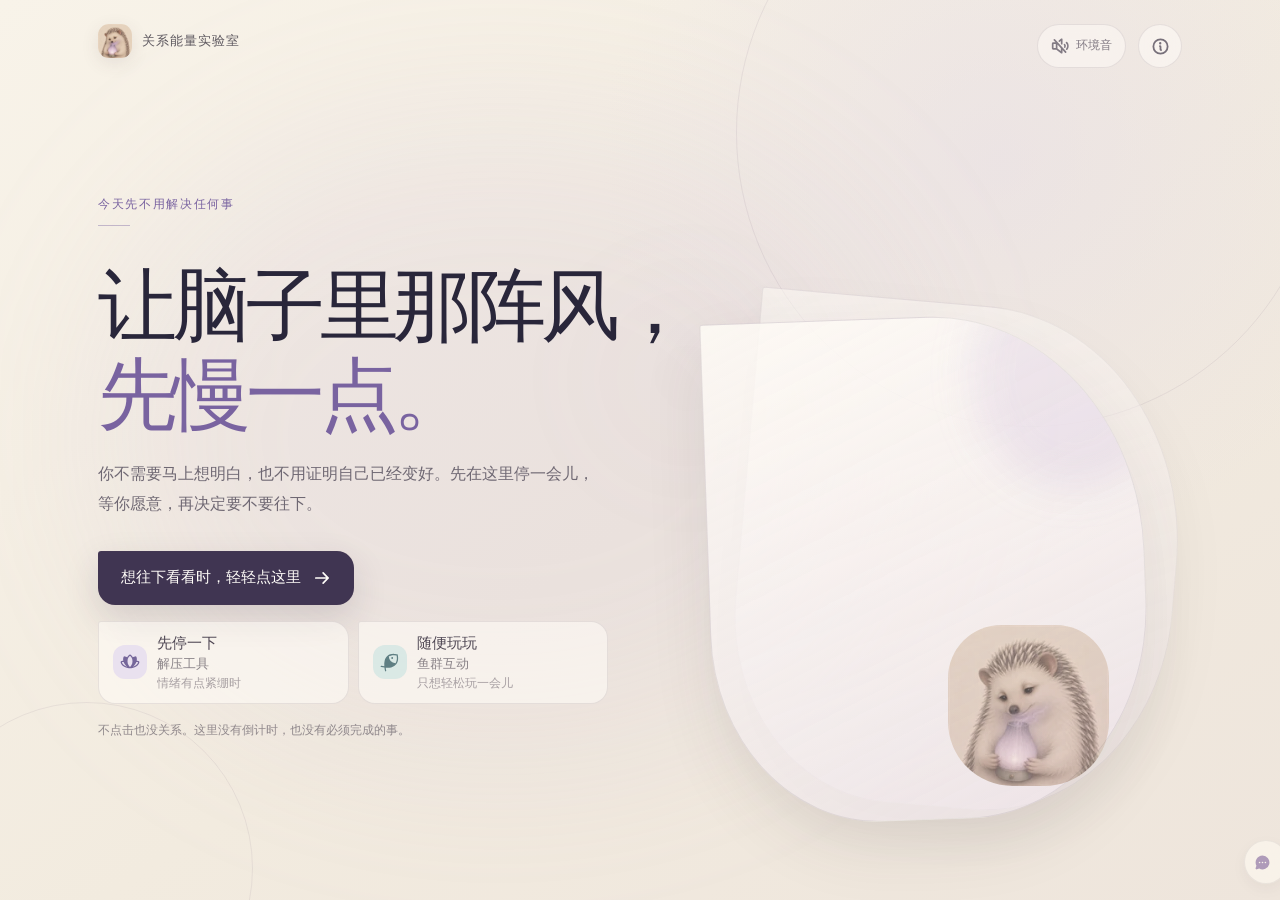
==== commit acbc24bc: "Deploy calming tools and fish pond" ====
--- a/index.html
+++ b/index.html
@@ -7,8 +7,8 @@
     <link rel="icon" type="image/png" href="/hedgehog-brand.png" />
     <meta name="description" content="通过可以分段完成的真实关系情境，看见你在人际关系中更常采用的保护方式。" />
     <title>关系能量实验室｜看见你的关系应对方式</title>
-    <script type="module" crossorigin src="/assets/app-BfmuuMik.js"></script>
-    <link rel="stylesheet" crossorigin href="/assets/resource-KcVDdXku.css">
+    <script type="module" crossorigin src="/assets/app-w334dUOC.js"></script>
+    <link rel="stylesheet" crossorigin href="/assets/resource-D6926NXH.css">
   </head>
   <body>
     <div id="root"></div>
--- a/assets/resource-D6926NXH.css
+++ b/assets/resource-D6926NXH.css
@@ -0,0 +1 @@
+:root{font-family:Noto Sans SC,PingFang SC,Microsoft YaHei,system-ui,sans-serif;color:#2e2840;background:var(--canvas);font-synthesis:none;text-rendering:optimizeLegibility;--cream: #fbf8f2;--paper: #fffdf9;--white: #ffffff;--paper-warm: #fffaf3;--paper-glow: #fff9f2;--paper-rose: #fff8f1;--canvas: #eee9df;--canvas-deep: #eee7dd;--canvas-soft: #f4f0e8;--lavender-surface: #f0ecf7;--ink: #2e2840;--muted: #786f82;--line: rgba(64, 52, 77, .1);--violet: #7562a7;--violet-soft: #eee9f8;--coral: #d86e7c;--coral-soft: #f9e8e7;--sage: #73855c;--sage-soft: #eef1e5;--yellow: #e4bd62;--font-micro: clamp(.6875rem, .66rem + .15vw, .75rem);--font-caption: clamp(.75rem, .72rem + .15vw, .8125rem);--shadow-soft: 0 22px 60px rgba(70, 56, 48, .1);--shadow-card: 0 18px 40px rgba(70, 56, 48, .16);--motion-instant: .12s;--motion-fast: .18s;--motion-scene: .32s;--ease-standard: cubic-bezier(.2, 0, 0, 1);--ease-emphasized: cubic-bezier(.2, .8, .2, 1)}.challenge-home-card{width:100%;min-height:84px;margin-top:12px;padding:14px 14px 14px 16px;border:1px solid rgba(117,98,167,.16);border-radius:22px;background:#f1edf8;display:grid;grid-template-columns:auto 1fr auto;align-items:center;gap:13px;text-align:left;cursor:pointer;box-shadow:0 12px 30px #483a6017}.challenge-home-icon{width:46px;height:46px;border-radius:16px;display:grid;place-items:center;color:#6f59a6;background:var(--paper);box-shadow:inset 0 0 0 1px #7562a71f}.challenge-home-copy{min-width:0;display:grid;gap:2px}.challenge-home-copy small{color:#796c8e;font-size:var(--font-caption);font-weight:760;letter-spacing:.08em;text-transform:uppercase}.challenge-home-copy strong{font-family:"Noto Serif SC",Songti SC,serif;font-size:18px;line-height:1.25}.challenge-home-copy em{overflow:hidden;color:var(--muted);font-size:var(--font-caption);font-style:normal;line-height:1.45;text-overflow:ellipsis;white-space:nowrap}.challenge-home-enter{width:34px;height:34px;border-radius:12px;background:var(--violet);color:#fff;display:grid;place-items:center}.challenge-hub-screen{min-height:100svh;color:#30283c;background:radial-gradient(circle at 80% 4%,rgba(209,193,229,.58),transparent 30%),linear-gradient(180deg,#f8f4ec 0,#f1ece4)}.challenge-hub-topbar{height:64px;padding:11px 18px;display:grid;grid-template-columns:40px 1fr auto;align-items:center;gap:10px;position:relative;z-index:10}.challenge-hub-topbar>div{display:grid;gap:1px}.challenge-hub-topbar strong{font-size:12px}.challenge-hub-topbar small{color:#817689;font-size:var(--font-micro);letter-spacing:.05em}.challenge-hub-topbar>span{padding:7px 9px;border:1px solid rgba(117,98,167,.12);border-radius:999px;display:flex;align-items:center;gap:5px;color:#765f9c;background:#fffdf99e;font-size:var(--font-micro);font-weight:800}.challenge-hub-hero{width:min(100%,840px);margin:0 auto;padding:42px 22px 30px}.challenge-hub-hero>span{display:flex;align-items:center;gap:7px;color:#7b66a3;font-size:var(--font-micro);font-weight:850;letter-spacing:.08em}.challenge-hub-hero h1{margin:14px 0 15px;font-family:"Noto Serif SC",Songti SC,serif;font-size:clamp(37px,10vw,68px);letter-spacing:-.065em;line-height:1.1}.challenge-hub-hero h1 em{color:#7d65a7;font-style:normal}.challenge-hub-hero>p{max-width:610px;margin:0;color:#736a78;font-size:12px;line-height:1.8}.hub-category-tabs{width:min(100%,840px);margin:0 auto;padding:0 18px 10px;display:flex;gap:9px;overflow-x:auto;scrollbar-width:none}.hub-category-tabs::-webkit-scrollbar{display:none}.hub-category-tabs button{min-width:177px;padding:13px 14px;border:1px solid rgba(70,56,80,.09);border-radius:18px;display:grid;grid-template-columns:33px 1fr;align-items:center;gap:9px;color:#766d7b;background:#fffdf9ad;text-align:left;cursor:pointer}.hub-category-tabs button>svg{width:33px;height:33px;padding:8px;border-radius:11px;color:#7d68a3;background:#efebf6}.hub-category-tabs button>span{display:grid;gap:2px}.hub-category-tabs strong{color:#4a414f;font-size:var(--font-caption)}.hub-category-tabs small{color:#8d8491;font-size:var(--font-micro);white-space:nowrap}.hub-category-tabs button.active{border-color:#7562a73d;background:var(--paper);box-shadow:0 13px 35px #40324e1a;transform:translateY(-2px)}.hub-category-tabs button.active>svg{color:var(--white);background:#7862a3}.hub-levels{width:min(100%,840px);margin:0 auto;padding:22px 18px 34px}.hub-levels>header{margin-bottom:13px;display:grid;grid-template-columns:auto 1fr auto;align-items:end;gap:11px}.hub-levels>header>span{color:#d5c9dd;font-family:Georgia,serif;font-size:37px;line-height:.9}.hub-levels>header div{display:grid;gap:1px}.hub-levels>header small{color:#988d9a;font-size:var(--font-micro);letter-spacing:.1em}.hub-levels>header h2{margin:0;font-family:"Noto Serif SC",Songti SC,serif;font-size:20px}.hub-levels>header em{color:#8a7d8d;font-size:var(--font-micro);font-style:normal}.hub-series-list{display:grid;gap:15px}.hub-series-card{min-height:300px;padding:24px;position:relative;overflow:hidden;border:1px solid rgba(67,53,76,.09);border-radius:32px;display:grid;grid-template-columns:minmax(0,1fr) 106px;gap:18px;background:linear-gradient(145deg,#fffdf9fa,#f7f1f8f0);box-shadow:0 25px 65px #43354c1a}.hub-series-card:before{content:"";width:220px;height:220px;position:absolute;right:-90px;top:-95px;border-radius:50%;background:#7562a717;filter:blur(2px)}.hub-series-card.series-amber:before{background:#d7a9572b}.hub-series-card.series-rose:before{background:#d2738724}.hub-series-card.series-sage:before{background:#73855c26}.hub-series-copy{min-width:0;position:relative;z-index:1}.hub-series-eyebrow{color:#8c76a7;font-size:var(--font-micro);font-weight:850;letter-spacing:.11em}.hub-series-copy h2{margin:8px 0 10px;font-family:"Noto Serif SC",Songti SC,serif;font-size:34px;letter-spacing:-.055em}.hub-series-copy>p{max-width:490px;margin:0;color:#665d6b;font-size:var(--font-caption);line-height:1.8}.hub-series-visual{width:106px;height:128px;position:relative;z-index:1;align-self:start;border:1px solid rgba(91,73,104,.09);border-radius:24px;display:flex;flex-direction:column;align-items:center;justify-content:center;color:#806b9c;background:#fffdf9b8;box-shadow:0 14px 32px #43354c14}.hub-series-visual strong{margin-top:8px;font-family:Georgia,serif;font-size:25px;line-height:1}.hub-series-visual small{margin-top:3px;color:#9c91a0;font-size:var(--font-micro);letter-spacing:.12em}.series-amber .hub-series-visual{color:#9a7040}.series-rose .hub-series-visual{color:#9d6677}.series-sage .hub-series-visual{color:#6f815c}.hub-series-preview{grid-column:1/-1;padding:12px 0;position:relative;z-index:1;border-top:1px solid rgba(68,55,76,.08);border-bottom:1px solid rgba(68,55,76,.08);display:flex;gap:8px;overflow-x:auto;scrollbar-width:none}.hub-series-preview::-webkit-scrollbar{display:none}.hub-series-preview span{flex:0 0 auto;padding:8px 10px;border-radius:12px;display:flex;align-items:center;gap:7px;color:#716675;background:#f1edf3c7;font-size:var(--font-micro);font-weight:750}.hub-series-preview i{color:#9d8fa1;font-family:Georgia,serif;font-style:normal}.hub-series-enter{grid-column:1/-1;min-height:48px;padding:0 15px;position:relative;z-index:1;border:0;border-radius:16px;display:grid;grid-template-columns:1fr auto auto;align-items:center;gap:9px;color:var(--white);background:#74609b;cursor:pointer}.series-amber .hub-series-enter{background:#9a7040}.series-rose .hub-series-enter{background:#9d6677}.series-sage .hub-series-enter{background:#6f815c}.hub-series-enter span{text-align:left;font-size:var(--font-micro);opacity:.78}.hub-series-enter strong{font-size:var(--font-caption)}.hub-series-detail{min-height:calc(100svh - 64px)}.hub-series-detail-hero{width:min(calc(100% - 36px),804px);margin:24px auto 0;padding:24px;border:1px solid rgba(67,53,76,.09);border-radius:30px;background:linear-gradient(145deg,#fffdf9f5,#f6f0f8e6);box-shadow:0 22px 60px #43354c14}.hub-series-detail-hero.detail-amber{background:linear-gradient(145deg,#fffdf9fa,#f8efdfeb)}.hub-series-detail-hero.detail-rose{background:linear-gradient(145deg,#fffdf9fa,#faecf1eb)}.hub-series-detail-hero.detail-sage{background:linear-gradient(145deg,#fffdf9fa,#eef2e8eb)}.hub-series-back{padding:0 0 13px;border:0;display:flex;align-items:center;gap:6px;color:#817488;background:transparent;font-size:var(--font-caption);cursor:pointer}.hub-series-detail-title{display:flex;align-items:center;gap:12px}.hub-series-detail-title>span{width:46px;height:46px;border-radius:15px;display:grid;place-items:center;color:#7862a3;background:#efebf6e6}.detail-amber .hub-series-detail-title>span{color:#9a7040;background:#f8efdfeb}.detail-rose .hub-series-detail-title>span{color:#9d6677;background:#faecf1f0}.detail-sage .hub-series-detail-title>span{color:#6f815c;background:#eef2e8f0}.hub-series-detail-title small{color:#918598;font-size:var(--font-micro);letter-spacing:.1em}.hub-series-detail-title h1{margin:2px 0 0;font-family:"Noto Serif SC",Songti SC,serif;font-size:32px;letter-spacing:-.05em}.hub-series-detail-hero>p{max-width:650px;margin:16px 0 0;color:#665d6b;font-size:var(--font-caption);line-height:1.8}.hub-series-detail-stats{margin-top:17px;display:flex;align-items:center;flex-wrap:wrap;gap:8px;color:#8a7d8d;font-size:var(--font-micro)}.hub-series-detail-stats i{width:3px;height:3px;border-radius:50%;background:#b8aeba}.hub-series-levels{padding-top:20px}.hub-level-list{display:grid;gap:13px}.hub-level-card{min-height:242px;padding:19px;position:relative;overflow:hidden;border:1px solid rgba(67,53,76,.09);border-radius:29px;display:grid;grid-template-columns:48px 1fr;gap:13px;background:#fffdf9eb;box-shadow:0 21px 55px #43354c17}.hub-level-card:after{content:"";width:130px;height:130px;border-radius:50%;position:absolute;right:-52px;top:-55px;background:#7562a714}.hub-level-card.level-amber:after{background:#d7a95726}.hub-level-card.level-rose:after{background:#d2738721}.hub-level-card.level-sage:after{background:#73855c24}.hub-level-number{padding-top:3px;display:flex;flex-direction:column;align-items:center;gap:3px;position:relative;z-index:1}.hub-level-number span{color:#a195a5;font-size:var(--font-micro);letter-spacing:.12em;writing-mode:vertical-rl}.hub-level-number strong{color:#d7ccd9;font-family:Georgia,serif;font-size:34px;line-height:1}.hub-level-body{min-width:0;position:relative;z-index:1}.hub-level-eyebrow{color:#8c76a7;font-size:var(--font-micro);font-weight:850;letter-spacing:.1em}.hub-level-body h2{margin:6px 0 8px;font-family:"Noto Serif SC",Songti SC,serif;font-size:28px;letter-spacing:-.05em}.hub-level-body>p{margin:0;color:#665d6b;font-size:var(--font-caption);line-height:1.75}.hub-level-tags{margin-top:12px;display:flex;flex-wrap:wrap;gap:5px}.hub-level-tags span{padding:5px 8px;border-radius:999px;color:#75687d;background:#f1edf3;font-size:var(--font-micro)}.hub-level-body>small{display:block;margin-top:10px;color:#938997;font-size:var(--font-micro)}.hub-level-enter{grid-column:1/-1;min-height:43px;padding:0 13px;border:0;border-radius:14px;display:grid;grid-template-columns:auto 1fr auto;align-items:center;gap:8px;color:var(--white);background:#74609b;cursor:pointer}.level-amber .hub-level-enter{background:#9a7040}.level-rose .hub-level-enter{background:#9d6677}.hub-level-enter span{text-align:left;font-size:var(--font-caption);font-weight:800}.hub-level-card.is-coming{min-height:180px;opacity:.72;box-shadow:none}.hub-level-card.is-coming .hub-level-body h2{font-size:22px}.hub-level-locked{grid-column:1/-1;padding-top:12px;border-top:1px solid rgba(68,55,76,.08);display:flex;align-items:center;gap:6px;color:#958a98;font-size:var(--font-micro)}.level-sage .hub-level-enter{background:#6f815c}.challenge-hub-note{width:min(calc(100% - 36px),804px);margin:0 auto;padding:18px 0 38px;border-top:1px solid rgba(67,53,76,.09);display:grid;grid-template-columns:auto 1fr;gap:9px;color:#827887}.challenge-hub-note svg{margin-top:2px;color:#b07382}.challenge-hub-note p{margin:0;font-size:var(--font-micro);line-height:1.7}.hub-memory-label{width:-moz-fit-content;width:fit-content;margin-top:10px;padding:7px 10px;display:flex;align-items:center;gap:6px;border:1px solid rgba(153,95,123,.15);border-radius:999px;color:#8c5873;background:#fbf0f4cc;font-size:12px;font-weight:800}.story-loading-screen{min-height:100svh;display:grid;place-content:center;justify-items:center;gap:8px;color:#6f5a96;background:radial-gradient(circle at 50% 42%,#f2ecf8,#f8f4ec 58%)}.story-loading-screen>div{width:64px;height:64px;margin-bottom:8px;border-radius:22px;display:grid;place-items:center;color:var(--white);background:#7964a1;box-shadow:0 18px 42px #4f3b6833}.story-loading-screen span{color:#92869a;font-size:var(--font-micro);letter-spacing:.12em}.story-loading-screen strong{font-family:"Noto Serif SC",Songti SC,serif;font-size:22px}@media(max-width:460px){.hub-series-card{padding:20px;grid-template-columns:minmax(0,1fr) 82px;gap:13px}.hub-series-visual{width:82px;height:112px;border-radius:20px}.hub-series-copy h2{font-size:30px}.hub-series-detail-hero{padding:20px}.hub-series-detail-stats{align-items:flex-start;flex-direction:column}.hub-series-detail-stats i{display:none}}@media(min-width:760px){.hub-level-list{grid-template-columns:repeat(2,minmax(0,1fr));align-items:stretch}.hub-level-card{min-height:270px}.challenge-hub-hero{padding-top:68px}.hub-category-tabs{overflow:visible}.hub-category-tabs button{flex:1;min-width:0}.hub-series-card{min-height:320px;padding:30px;grid-template-columns:minmax(0,1fr) 138px}.hub-series-visual{width:138px;height:148px}.hub-series-copy h2{font-size:42px}}.challenge-screen{min-height:100svh;color:#30283c;background:#f6f1e8}.challenge-topbar{width:100%;height:64px;padding:12px 18px;display:grid;grid-template-columns:40px 1fr 52px;align-items:center;gap:10px;position:relative;z-index:30}.challenge-brand{display:grid;justify-items:center;gap:1px}.challenge-brand span{font-size:13px;font-weight:800}.challenge-brand small{color:var(--muted);font-size:var(--font-caption)}.challenge-live{display:inline-flex;align-items:center;justify-content:flex-end;gap:5px;color:#9a5262;font-size:var(--font-micro);font-weight:850;letter-spacing:.12em}.challenge-live>span{width:7px;height:7px;border-radius:50%;background:#d86e7c;box-shadow:0 0 0 5px #d86e7c1f}.challenge-intro{min-height:100svh;overflow:hidden;background:#ece6f5}.challenge-intro-inner{width:min(100%,520px);min-height:calc(100svh - 64px);margin:0 auto;padding:22px 20px 30px;display:flex;flex-direction:column}.challenge-intro-copy{position:relative;padding:16px 6px 22px}.challenge-intro-copy:after{content:"08";position:absolute;right:2px;top:2px;color:#7562a717;font-family:Georgia,serif;font-size:112px;font-weight:800;line-height:1;pointer-events:none}.challenge-kicker{display:inline-flex;align-items:center;gap:6px;color:#745ca8;font-size:12px;font-weight:800;letter-spacing:.08em}.challenge-intro-copy h1{max-width:360px;margin:13px 0 12px;position:relative;z-index:2;font-family:"Noto Serif SC",Songti SC,Georgia,serif;font-size:clamp(48px,15vw,72px);font-weight:740;letter-spacing:-.08em;line-height:.97}.challenge-intro-copy p{max-width:380px;margin:0;color:#6e647a;font-size:14px;line-height:1.75}.challenge-premise{padding:20px;border-radius:28px;background:var(--paper);box-shadow:0 18px 50px #483a601a}.premise-time{display:flex;align-items:center;gap:7px;color:#8b6575;font-size:var(--font-caption);font-weight:800;letter-spacing:.06em}.challenge-premise h2{margin:10px 0 16px;font-family:"Noto Serif SC",Songti SC,serif;font-size:19px}.capacity-list{border-top:1px solid var(--line)}.capacity-list>div{min-height:39px;border-bottom:1px solid var(--line);display:flex;align-items:center;justify-content:space-between;gap:14px;font-size:12px}.capacity-list span{color:var(--muted)}.capacity-list strong{text-align:right}.challenge-premise>p{margin:16px 0 0;display:flex;align-items:flex-start;gap:8px;color:#6b6176;font-size:var(--font-caption);line-height:1.65}.challenge-premise>p svg{flex:0 0 auto;margin-top:1px;color:var(--sage)}.challenge-start{margin-top:18px}.challenge-duration{margin-top:10px;color:#7c7286;font-size:var(--font-caption);text-align:center}.challenge-progress{width:min(calc(100% - 40px),760px);height:4px;margin:0 auto;display:grid;grid-template-columns:repeat(8,1fr);gap:5px}.challenge-progress span{border-radius:20px;background:#4638521a}.challenge-progress span.done{background:#8069ae}.dialogue-screen{overflow-x:hidden;transition:background-color .45s ease}.dialogue-screen.is-straining{background:#f2e5e7}.dialogue-layout{width:min(100%,1040px);margin:0 auto;padding:18px 18px 44px;display:grid;gap:14px}.metric-panel{padding:14px 15px;border:1px solid rgba(73,59,85,.08);border-radius:20px;background:#fffdf9c2}.impression-row{margin-bottom:11px;display:flex;align-items:baseline;justify-content:space-between;gap:12px}.impression-row span{color:var(--muted);font-size:var(--font-caption)}.impression-row strong{font-size:var(--font-caption);text-align:right}.metric-grid{display:grid;grid-template-columns:1fr 1fr;gap:9px 13px}.metric-item>span{display:block;margin-bottom:5px;color:#6f6578;font-size:var(--font-micro)}.metric-track{height:4px;overflow:hidden;border-radius:12px;background:#3f334917}.metric-fill{height:100%;border-radius:inherit;background:#8875b4}.metric-boundary{background:#71865f}.metric-trust{background:#4f7e8f}.metric-rumination{background:#d16d7a}.dialogue-stage{min-height:600px;padding:18px;border-radius:30px;background:var(--paper);box-shadow:0 22px 60px #42354d1c}.scene-meta{margin-bottom:24px;display:flex;align-items:center;justify-content:space-between;gap:18px}.scene-meta span{padding:6px 9px;border-radius:9px;color:#8d5967;background:#f8e8e9;font-size:var(--font-caption);font-weight:800}.scene-meta strong{color:#756b7d;font-size:var(--font-caption);letter-spacing:.04em}.npc-row{display:grid;grid-template-columns:58px 1fr;align-items:end;gap:12px}.npc-avatar{width:58px;height:76px;border-radius:18px;-o-object-fit:cover;object-fit:cover;box-shadow:0 10px 24px #46384d29}.dialogue-bubble{padding:15px 16px;border-radius:22px 22px 22px 7px;background:var(--lavender-surface)}.dialogue-bubble .speaker{display:block;margin-bottom:5px;color:#7862a4;font-size:var(--font-caption);font-weight:820}.dialogue-bubble p{margin:0;font-size:14px;font-weight:620;line-height:1.65}.reaction-bubble{background:#e9f0e4}.round-note{margin:18px 0 20px 70px;color:#817687;font-size:var(--font-caption);line-height:1.6}.challenge-options{margin-top:20px;display:grid;gap:9px}.choice-label{margin:0 0 2px 3px;color:#776b80;font-size:var(--font-caption);font-weight:800;letter-spacing:.06em}.challenge-choice{width:100%;min-height:72px;padding:12px 11px;border:1px solid rgba(73,58,83,.09);border-radius:18px;background:var(--white);display:grid;grid-template-columns:30px 1fr 20px;align-items:center;gap:9px;text-align:left;cursor:pointer;transition:border-color .18s ease,transform .18s ease,background-color .18s ease}.challenge-choice:hover{border-color:#7562a757;background:#fcfaff}.challenge-choice-letter{width:30px;height:30px;border-radius:11px;display:grid;place-items:center;color:#725fa1;background:var(--lavender-surface);font-size:var(--font-caption);font-weight:850}.challenge-choice>span:nth-child(2){min-width:0;display:grid;gap:4px}.challenge-choice strong{font-size:12px;font-weight:720;line-height:1.55}.challenge-choice small{color:#897e8f;font-size:var(--font-micro)}.challenge-choice>svg{color:#8a7c94}.reaction-panel{margin-top:22px;padding-top:20px;border-top:1px solid var(--line)}.reaction-label{display:flex;align-items:center;gap:7px;color:#647956;font-size:var(--font-caption);font-weight:800}.reaction-panel>p{margin:9px 0 18px;color:#7d7284;font-size:var(--font-caption);line-height:1.65}.reaction-panel>h3{margin:12px 0 7px;color:#332c38;font-family:var(--font-serif);font-size:clamp(1.1rem,4vw,1.35rem);line-height:1.45}.reaction-watch{margin:4px 0 12px;padding:13px 14px;border:1px solid rgba(116,130,101,.22);border-radius:14px;background:linear-gradient(135deg,#f0f4e8d6,#f9f6efeb)}.reaction-watch strong{display:block;margin-bottom:5px;color:#647956;font-size:var(--font-caption)}.reaction-watch p{margin:0;color:#5f5864;font-size:var(--font-caption);line-height:1.65}.reaction-panel>small{display:block;margin-bottom:18px;color:#918694;font-size:var(--font-micro);line-height:1.55}.timed-reflection{margin:14px 0 18px;padding:15px;border:1px solid rgba(116,130,101,.22);border-radius:15px;background:#f7f4ece6}.timed-reflection>strong{display:block;color:#3f3744;font-family:var(--font-serif);line-height:1.5}.timed-reflection>p,.timed-reflection>small{display:block;margin:7px 0 0;color:#716777;font-size:var(--font-caption);line-height:1.65}.timed-reflection>small{color:#647956}.ending-screen{overflow:hidden;background:#ece6f5}.ending-abstract{background:#281f36;color:var(--paper-glow)}.ending-inner{width:min(100%,760px);min-height:calc(100svh - 64px);margin:0 auto;padding:18px 20px 36px;position:relative;display:grid;align-content:start;justify-items:center}.ending-card-frame{width:min(58vw,225px);position:relative;z-index:3}.ending-card-frame img{width:100%;display:block;border-radius:24px;box-shadow:0 24px 60px #34284533}.abstracting .ending-card-frame img{box-shadow:-10px 0 #23c1d666,10px 0 #eb418161,0 24px 70px #00000080}.thought-storm{position:absolute;top:0;right:0;bottom:0;left:0;overflow:hidden;pointer-events:none}.thought-storm span{position:absolute;color:#ffeee61a;font-size:clamp(20px,7vw,54px);font-weight:900;white-space:nowrap;animation:thought-drift 2.8s infinite alternate ease-in-out}.thought-storm span:nth-child(1){top:4%;left:-15%;transform:rotate(-8deg)}.thought-storm span:nth-child(2){top:31%;right:-20%;transform:rotate(12deg);animation-delay:-.8s}.thought-storm span:nth-child(3){top:56%;left:-22%;transform:rotate(5deg);animation-delay:-1.6s}.thought-storm span:nth-child(4){bottom:8%;right:3%;transform:rotate(-12deg);animation-delay:-2.2s}@keyframes thought-drift{0%{translate:-8px 0;filter:blur(0)}to{translate:12px -8px;filter:blur(2px)}}.ending-copy{max-width:570px;margin-top:20px;position:relative;z-index:3;text-align:center}.ending-copy>span{color:#7b66a9;font-size:var(--font-micro);font-weight:850;letter-spacing:.14em}.ending-abstract .ending-copy>span{color:#ef789d}.ending-copy h1{margin:6px 0 10px;font-family:"Noto Serif SC",Songti SC,serif;font-size:clamp(32px,10vw,52px);letter-spacing:-.05em}.ending-line{margin:0 auto;color:#6d6376;font-size:14px;font-weight:650;line-height:1.75}.ending-abstract .ending-line{color:#efe6ef}.ending-insight{margin-top:16px;padding:15px;border:1px solid rgba(117,98,167,.13);border-radius:18px;display:flex;align-items:flex-start;gap:9px;background:#fffdf9ad;text-align:left}.ending-abstract .ending-insight{border-color:#ffffff24;background:#ffffff0f}.ending-insight svg{flex:0 0 auto;margin-top:2px;color:#d2a34f}.ending-insight p{margin:0;font-size:var(--font-caption);line-height:1.7}.ending-stats{width:100%;margin-top:18px;position:relative;z-index:3;border-top:1px solid rgba(76,62,88,.1);border-bottom:1px solid rgba(76,62,88,.1)}.ending-abstract .ending-stats{border-color:#ffffff1c}.ending-stats>div{min-height:44px;display:flex;align-items:center;justify-content:space-between;gap:14px}.ending-stats span{color:#827689;font-size:var(--font-caption)}.ending-abstract .ending-stats span{color:#a99eae}.ending-stats strong{font-size:var(--font-caption);text-align:right}.ending-actions{width:100%;margin-top:18px;position:relative;z-index:3;display:grid;gap:6px}.ending-abstract .text-button{color:#ddd3e2}.ending-safety{margin:12px 0 0;position:relative;z-index:3;display:flex;align-items:center;gap:6px;color:#8d8193;font-size:var(--font-micro)}@media(min-width:760px){.dialogue-layout{padding-top:28px;grid-template-columns:230px minmax(0,1fr);align-items:start}.metric-panel{position:sticky;top:20px;padding:20px;border-radius:24px}.metric-grid{grid-template-columns:1fr;gap:15px}.dialogue-stage{min-height:650px;padding:30px}.challenge-choice{min-height:78px;padding:14px 16px}.challenge-choice strong{font-size:13px}.ending-inner{grid-template-columns:240px 1fr;-moz-column-gap:32px;column-gap:32px;align-content:center}.ending-card-frame{width:240px;grid-row:1 / span 4}.ending-copy{margin-top:0;text-align:left}.ending-line{margin-left:0}.ending-stats,.ending-actions,.ending-safety{grid-column:2}}.timed-screen{overflow:hidden;background:#2a2137;color:var(--paper-warm)}.timed-screen .challenge-brand small,.timed-screen .challenge-brand span{color:var(--paper-warm)}.timed-layout{width:min(100%,720px);min-height:calc(100svh - 64px);margin:0 auto;padding:18px 18px 40px;display:grid;align-items:center}.timed-card{padding:20px;border:1px solid rgba(255,255,255,.13);border-radius:30px;background:#352942;box-shadow:0 28px 80px #0000004d;transition:background-color .2s ease,transform .2s ease}.timed-card.timer-critical{background:#4a2638;animation:urgent-pulse .65s infinite alternate ease-in-out}@keyframes urgent-pulse{0%{transform:scale(1)}to{transform:scale(1.008)}}.timed-heading{display:flex;align-items:center;justify-content:space-between;gap:16px}.timed-heading>span{display:inline-flex;align-items:center;gap:7px;color:#f3b56e;font-size:var(--font-caption);font-weight:850;letter-spacing:.12em}.timed-heading>strong{font-family:Georgia,serif;font-size:34px;line-height:1}.timed-heading>strong small{margin-left:3px;color:#c2b6ca;font-family:inherit;font-size:var(--font-caption)}.timer-track{height:5px;margin-top:13px;overflow:hidden;border-radius:20px;background:#ffffff1a}.timer-track>div{height:100%;border-radius:inherit;background:#ef8b73}.timed-call{padding:28px 3px 20px}.timed-call>span{color:#b9aebf;font-size:var(--font-caption)}.timed-call h1{margin:7px 0 13px;font-family:"Noto Serif SC",Songti SC,serif;font-size:clamp(27px,8vw,42px);line-height:1.18}.timed-call p{margin:0;color:#eee5ee;font-size:14px;font-weight:650;line-height:1.75}.timed-options{margin-top:5px}.timed-options .challenge-choice{border-color:#ffffff1c;background:#ffffff14;color:var(--paper-warm)}.timed-options .challenge-choice:hover{border-color:#f4b56e8c;background:#ffffff21}.timed-options .challenge-choice-letter{color:#f7c58c;background:#f4b56e1f}.timed-options .challenge-choice>svg{color:#d7cadb}.timed-reaction{display:grid;gap:14px}.timeout-label{width:-moz-fit-content;width:fit-content;padding:7px 10px;border-radius:10px;color:#ffcf9d;background:#ef8b7321;font-size:var(--font-caption);font-weight:800}.timed-reaction .dialogue-bubble{color:#2f2938}.timed-reaction>p{margin:0;color:#c8bdcc;font-size:var(--font-caption);line-height:1.7}.peer-evaluation-screen{background:#e9edf0}.peer-evaluation-inner{width:min(100%,680px);min-height:calc(100svh - 64px);margin:0 auto;padding:44px 22px 38px;display:flex;flex-direction:column;justify-content:center}.peer-evaluation-inner h1{margin:14px 0 13px;font-family:"Noto Serif SC",Songti SC,serif;font-size:clamp(32px,10vw,52px);letter-spacing:-.05em;line-height:1.15}.evaluation-context{max-width:520px;margin:0;color:#716878;font-size:12px;line-height:1.7}.peer-evaluation-inner blockquote{margin:28px 0 18px;padding:24px 22px;border:0;border-radius:8px 28px 28px;background:var(--paper);box-shadow:0 20px 55px #3b414b1f;font-family:"Noto Serif SC",Songti SC,serif;font-size:clamp(17px,5vw,23px);font-weight:680;line-height:1.75}.evaluation-reading{margin-bottom:22px;display:flex;align-items:flex-start;gap:9px;color:#706677}.evaluation-reading svg{flex:0 0 auto;margin-top:2px;color:#b38945}.evaluation-reading p{margin:0;font-size:var(--font-caption);line-height:1.7}@media(prefers-reduced-motion:reduce){.timed-card.timer-critical{animation:none}}.chapter-next-button{width:100%;min-height:48px;margin-top:9px;padding:12px 16px;display:flex;align-items:center;justify-content:center;gap:8px;border:1px solid rgba(119,91,145,.22);border-radius:15px;color:#70558c;background:linear-gradient(135deg,#f4ecf9eb,#fbf6f0f2);font-size:13px;font-weight:850;box-shadow:0 10px 28px #4b375814}.after-screen{--after-ink: #302936;--after-muted: #766d7c;--after-purple: #8067a0;--after-sage: #6f7f68;min-height:100svh;color:var(--after-ink);background:radial-gradient(circle at 84% 2%,rgba(208,191,229,.58),transparent 31%),radial-gradient(circle at 8% 92%,rgba(228,196,203,.36),transparent 35%),linear-gradient(180deg,#f8f3ec,#eee8f3)}.after-topbar{width:100%;min-height:66px;padding:11px 18px;position:relative;z-index:20;display:grid;grid-template-columns:40px 1fr auto;align-items:center;gap:10px;border-bottom:1px solid rgba(67,53,76,.07);background:#f9f6f1ad;-webkit-backdrop-filter:blur(18px);backdrop-filter:blur(18px)}.after-topbar>div{display:grid;gap:2px}.after-topbar strong{font-size:13px}.after-topbar small{color:#84798b;font-size:12px}.after-topbar>span{padding:7px 10px;display:flex;align-items:center;gap:6px;border:1px solid rgba(112,92,142,.13);border-radius:999px;color:#735c92;background:#fffdf9a6;font-size:12px;font-weight:800}.after-intro{position:relative;overflow:hidden}.after-intro-glow{position:absolute;top:0;right:0;bottom:0;left:0;pointer-events:none}.after-intro-glow i{width:260px;height:260px;position:absolute;border-radius:50%;filter:blur(10px);background:#9777b81a}.after-intro-glow i:nth-child(1){top:8%;right:-110px}.after-intro-glow i:nth-child(2){bottom:8%;left:-130px;background:#c0748a1a}.after-intro-glow i:nth-child(3){width:2px;height:64%;top:20%;left:52%;border-radius:0;background:linear-gradient(transparent,rgba(102,80,126,.14),transparent)}.after-intro-inner{width:min(calc(100% - 36px),940px);margin:0 auto;padding:42px 0 58px;position:relative;z-index:2;display:grid;gap:34px;align-items:center}.after-phone{width:min(82vw,310px);min-height:480px;margin:0 auto;padding:18px 17px;position:relative;border:7px solid #413846;border-radius:38px;background:linear-gradient(180deg,#eee9f0,#f8f4f0 42%,#eee8ec);box-shadow:0 35px 80px #33293a3d,inset 0 0 0 1px #ffffffb3}.after-phone:before{content:"";width:90px;height:22px;position:absolute;top:7px;left:50%;transform:translate(-50%);border-radius:0 0 14px 14px;background:#413846}.after-phone-status{margin:4px 3px 42px;display:flex;justify-content:space-between;color:#5d5361;font-size:12px;font-weight:800}.after-phone-status i{width:18px;height:8px;border:1px solid #625767;border-radius:3px}.after-phone>small{display:block;margin-bottom:12px;color:#85798b;text-align:center;font-size:12px}.after-phone>blockquote{width:-moz-fit-content;width:fit-content;margin:0 0 100px auto;padding:11px 16px;border-radius:18px 5px 18px 18px;color:#fff;background:#8570a0;font-size:15px}.after-typing-draft{padding:14px;border:1px solid rgba(75,59,85,.1);border-radius:16px;background:#ffffffbf;box-shadow:0 12px 30px #3d2f4414}.after-typing-draft span{color:#8b7e90;font-size:12px}.after-typing-draft p{margin:8px 0 0;color:#4e4552;font-size:13px;line-height:1.75}.after-typing-draft p:after{content:"";width:1px;height:16px;margin-left:3px;display:inline-block;vertical-align:-3px;background:#765d94;animation:after-cursor 1s steps(1) infinite}.after-phone>em{display:block;margin-top:16px;color:#9a8da0;text-align:center;font-size:12px;font-style:normal}@keyframes after-cursor{50%{opacity:0}}.after-intro-copy>span{display:flex;align-items:center;gap:7px;color:#755c98;font-size:12px;font-weight:850;letter-spacing:.08em}.after-intro-copy h1{margin:14px 0 18px;font-family:"Noto Serif SC",Songti SC,serif;font-size:clamp(37px,10vw,60px);letter-spacing:-.065em;line-height:1.12}.after-intro-copy h1 em{color:#8a6483;font-style:normal}.after-intro-copy>p{margin:0;color:#6f6674;font-size:14px;line-height:1.85}.legacy-note{margin:22px 0;padding:15px;display:grid;grid-template-columns:auto 1fr;gap:11px;border:1px solid rgba(125,98,147,.13);border-radius:18px;background:#fffdf9b8}.legacy-note>svg{margin-top:2px;color:#b07386}.legacy-note strong{font-size:13px}.legacy-note p{margin:5px 0 0;color:#7a707d;font-size:12px;line-height:1.65}.after-intro-copy>small{margin-top:13px;display:block;color:#8d8291;font-size:12px;line-height:1.6}.after-progress{width:min(calc(100% - 36px),840px);height:4px;margin:14px auto 0;display:flex;gap:5px}.after-progress span{flex:1;border-radius:999px;background:#4e3e581a;transition:background .35s ease,transform .35s ease}.after-progress span.done{background:linear-gradient(90deg,#a583ad,#7c8b70);transform:scaleY(1.35)}.after-story{overflow:hidden}.after-story.is-looping:after{content:"是不是我说错了　要不要解释　他会不会讨厌我";position:fixed;inset:auto -20px 16px;z-index:0;color:#4a355412;font-family:"Noto Serif SC",serif;font-size:clamp(18px,6vw,42px);white-space:nowrap;animation:after-rumination 9s linear infinite}@keyframes after-rumination{to{transform:translate(-28%)}}.after-story-layout{width:min(calc(100% - 32px),880px);margin:0 auto;padding:28px 0 60px;position:relative;z-index:2;display:grid;gap:15px}.after-xiaoman-state{padding:10px 12px;display:flex;align-items:center;gap:10px;border:1px solid rgba(84,68,94,.08);border-radius:17px;background:#fffdf999}.after-xiaoman-state img{width:50px;height:50px;border-radius:15px;-o-object-fit:cover;object-fit:cover;-o-object-position:center 45%;object-position:center 45%;box-shadow:0 8px 20px #41314c1f}.after-xiaoman-state div{display:grid;gap:2px}.after-xiaoman-state strong{font-size:13px}.after-xiaoman-state span{color:#7e7482;font-size:12px}.after-xiaoman-state p{margin:7px 0 0;padding-top:7px;border-top:1px solid rgba(111,86,122,.1);color:#918493;font-size:var(--font-caption);line-height:1.55}.after-scene-card{padding:20px 17px;border:1px solid rgba(79,61,90,.1);border-radius:26px;background:#fffdf9d1;box-shadow:0 24px 65px #3e2e491c;-webkit-backdrop-filter:blur(16px);backdrop-filter:blur(16px)}.after-scene-card>header{margin-bottom:18px;display:flex;align-items:center;justify-content:space-between;gap:12px}.after-scene-card>header span{color:#8c7e91;font-size:12px}.after-scene-card>header strong{color:#56465f;font-family:"Noto Serif SC",Songti SC,serif;font-size:15px}.after-message{padding:17px;border-radius:7px 21px 21px;background:linear-gradient(145deg,#eee8f3,#f5f0f4)}.after-message span{color:#7e6892;font-size:12px;font-weight:800}.after-message p{margin:8px 0 0;color:#463d4a;font-size:14px;line-height:1.8}.after-clue{margin:13px 0 19px;padding:12px 13px;display:grid;grid-template-columns:auto 1fr;gap:9px;border:1px solid rgba(106,125,96,.14);border-radius:15px;background:#eef2e8b3}.after-clue svg{margin-top:3px;color:#73826b}.after-clue p{margin:0;color:#6e666f;font-size:12px;line-height:1.65}.after-clue strong{display:block;margin-bottom:3px;color:#63725d}.after-draft{padding:15px;position:relative;border:1px dashed rgba(117,90,134,.25);border-radius:17px;background:#f9f6f9cc}.after-draft span{color:#907d98;font-size:12px}.after-draft p{margin:8px 0 0;padding-right:42px;color:#56495b;font-size:13px;line-height:1.7}.after-draft i{position:absolute;top:12px;right:12px;color:#a190a8;font-size:12px;font-style:normal}.after-compose>small{margin:16px 0 10px;display:block;color:#766c7a;font-size:12px;font-weight:800}.after-options{display:grid;gap:9px}.after-options button{width:100%;padding:13px 12px;display:grid;grid-template-columns:25px 1fr auto;align-items:center;gap:9px;border:1px solid rgba(83,66,94,.1);border-radius:15px;color:#463d4a;background:#fffc;text-align:left;transition:transform .2s ease,border-color .2s ease,box-shadow .2s ease}.after-options button:hover{transform:translateY(-2px);border-color:#7d5e9747;box-shadow:0 10px 24px #4a385414}.after-options button>span{width:25px;height:25px;display:grid;place-items:center;border-radius:9px;color:#785d91;background:#eee7f3;font-size:12px;font-weight:900}.after-options button p{margin:0;font-size:13px;line-height:1.55}.after-options button svg{color:#94869a}.after-choice-result>span{color:#89768f;font-size:12px;font-weight:800}.after-choice-result>blockquote{margin:10px 0 13px;padding:16px;border-radius:18px 6px 18px 18px;color:#fff;background:linear-gradient(135deg,#8b6fa0,#74627e);font-family:"Noto Serif SC",Songti SC,serif;font-size:15px;line-height:1.75;box-shadow:0 14px 32px #533d632e}.after-immediate{padding:13px 14px;border-radius:14px;background:#f3eef2}.after-immediate small{color:#887a8e;font-size:12px}.after-immediate p{margin:5px 0 0;color:#5d535f;font-size:13px;line-height:1.7}.after-reading{margin:11px 0;padding:13px;display:grid;grid-template-columns:auto 1fr;gap:9px;border:1px solid rgba(119,134,105,.16);border-radius:14px;background:#eff3e9bf}.after-reading svg{margin-top:3px;color:#7e8d74}.after-reading p{margin:0;color:#646068;font-size:12px;line-height:1.65}.after-not-yet{margin:0 0 16px;padding:0 2px;display:flex;align-items:flex-start;gap:7px;color:#918695;font-size:12px;line-height:1.6}.after-not-yet svg{flex:0 0 auto;margin-top:2px}.after-aftertaste{margin:13px 0 17px;padding:14px 15px;border-left:3px solid #a58aaa;border-radius:5px 15px 15px 5px;background:linear-gradient(110deg,#ede5f0d1,#f9f6f1c7)}.after-aftertaste>span{display:flex;align-items:center;gap:7px;color:#796781;font-size:var(--font-caption);font-weight:800;letter-spacing:.05em}.after-aftertaste p{margin:8px 0 5px;color:#574e5b;font-family:"Noto Serif SC",Songti SC,serif;font-size:13px;line-height:1.75}.after-aftertaste small{color:#9a8e9c;font-size:var(--font-caption)}.after-aftertaste.tone-loop{border-color:#b67d87;background:linear-gradient(110deg,#f4e2e6cc,#f9f6f1c7)}.after-aftertaste.tone-steady,.after-aftertaste.tone-repair{border-color:#839376;background:linear-gradient(110deg,#e9f0e2c7,#f9f6f1c7)}.after-aftertaste.tone-wall{border-color:#8f8994;background:linear-gradient(110deg,#e9e6ebd6,#f9f6f1c7)}.after-truth{color:#39303e;background:radial-gradient(circle at 78% 8%,rgba(201,179,220,.58),transparent 34%),radial-gradient(circle at 8% 92%,rgba(222,190,197,.34),transparent 34%),linear-gradient(180deg,#f7f1ea,#eae4ef)}.after-truth .after-topbar{border-color:#4c3b5714;background:#f8f4efb3}.after-truth-inner{width:min(calc(100% - 38px),690px);margin:0 auto;padding:58px 0 70px}.after-truth-inner>span{display:flex;align-items:center;gap:7px;color:#795f94;font-size:12px;font-weight:850;letter-spacing:.08em}.after-truth-inner>small{margin-top:24px;display:block;color:#8d8191;font-size:12px}.after-truth-inner h1{margin:10px 0 26px;font-family:"Noto Serif SC",Songti SC,serif;font-size:clamp(32px,9vw,52px);letter-spacing:-.06em;line-height:1.18}.after-truth-inner>blockquote{margin:0;padding:24px 21px;border:1px solid rgba(91,69,103,.12);border-radius:7px 25px 25px;color:#4a3e4e;background:linear-gradient(145deg,#fffdf9eb,#f7eff1e6);font-family:"Noto Serif SC",Songti SC,serif;font-size:16px;line-height:1.85;box-shadow:0 24px 60px #43304c1f}.after-truth-compare{margin:19px 0 24px;padding-left:16px;border-left:2px solid rgba(195,161,208,.35)}.after-truth-compare span{color:#a99dac;font-size:12px}.after-truth-compare p{margin:7px 0 12px;color:#594d5e;font-size:13px;line-height:1.7}.after-truth-compare strong{color:#6e626f;font-size:12px;font-weight:500;line-height:1.7}.after-easter{position:relative;overflow:hidden;color:#f2eaf1;background:radial-gradient(circle at 50% 26%,rgba(120,82,132,.3),transparent 35%),#1f1922}.after-easter .after-topbar{color:#eee7f0;border-color:#ffffff12;background:#1f1922a6}.after-easter .after-topbar strong,.after-easter .after-topbar small,.after-easter .after-topbar>span{color:#eee7f0}.after-easter-echoes{position:absolute;top:65px;right:0;bottom:0;left:0;overflow:hidden;pointer-events:none}.after-easter-echoes span{position:absolute;color:#eed7e912;font-family:"Noto Serif SC",serif;font-size:clamp(20px,7vw,54px);white-space:nowrap}.after-easter-echoes span:nth-child(1){top:8%;left:-5%;transform:rotate(-5deg)}.after-easter-echoes span:nth-child(2){top:34%;right:-11%;transform:rotate(7deg)}.after-easter-echoes span:nth-child(3){bottom:25%;left:-8%;transform:rotate(4deg)}.after-easter-echoes span:nth-child(4){bottom:5%;right:-8%;transform:rotate(-6deg)}.after-easter>section{width:min(calc(100% - 38px),720px);min-height:calc(100svh - 66px);margin:0 auto;padding:72px 0 58px;position:relative;z-index:2;display:grid;align-content:center;text-align:center}.after-easter section>small{color:#b79dbe;font-size:12px;letter-spacing:.08em}.after-easter h1{margin:25px 0 22px;font-family:"Noto Serif SC",Songti SC,serif;font-size:clamp(34px,10vw,58px);letter-spacing:-.065em;line-height:1.22}.after-easter section>div{color:#d1c4d0;font-size:14px;line-height:1.95}.after-easter section>blockquote{margin:27px auto 0;padding:19px;border-top:1px solid rgba(255,255,255,.11);border-bottom:1px solid rgba(255,255,255,.11);color:#f0e2eb;font-family:"Noto Serif SC",serif;font-size:15px;line-height:1.9}.after-easter .still-continue{margin-top:30px;color:#d6c6d5}.after-ending{background:radial-gradient(circle at 50% 2%,rgba(207,188,225,.6),transparent 32%),linear-gradient(180deg,#f8f3ed,#eee7f2)}.after-ending.ending-retreat,.after-ending.ending-loop{color:#eee8ef;background:radial-gradient(circle at 50% 8%,rgba(123,80,132,.3),transparent 35%),#201a23}.after-ending.ending-retreat .after-topbar,.after-ending.ending-loop .after-topbar{color:#eee8ef;border-color:#ffffff12;background:#201a23b8}.after-ending.ending-retreat .after-topbar strong,.after-ending.ending-retreat .after-topbar small,.after-ending.ending-retreat .after-topbar>span,.after-ending.ending-loop .after-topbar strong,.after-ending.ending-loop .after-topbar small,.after-ending.ending-loop .after-topbar>span{color:#eee8ef}.after-ending-inner{width:min(calc(100% - 34px),720px);margin:0 auto;padding:34px 0 70px;text-align:center}.after-ending-inner>header{display:flex;justify-content:space-between;gap:12px;color:#7d6798;font-size:12px;font-weight:850;letter-spacing:.07em}.after-ending-inner>header small{color:#918693;font-size:12px;font-weight:500;letter-spacing:0}.after-ending-portrait{width:min(76vw,340px);aspect-ratio:1;margin:27px auto 25px;position:relative}.after-ending-portrait img{width:100%;height:100%;display:block;border:7px solid rgba(255,253,249,.7);border-radius:31px;-o-object-fit:cover;object-fit:cover;box-shadow:0 25px 58px #3c2b462e}.after-ending-portrait i{width:14px;height:14px;position:absolute;right:4px;bottom:5px;border:3px solid #f4eff0;border-radius:50%;background:#7d946d}.after-ending-copy h1{margin:0 0 12px;font-family:"Noto Serif SC",Songti SC,serif;font-size:clamp(32px,9vw,48px);letter-spacing:-.055em;line-height:1.2}.after-ending-copy>p{max-width:590px;margin:0 auto 20px;color:#706675;font-size:13px;line-height:1.85}.ending-retreat .after-ending-copy>p,.ending-loop .after-ending-copy>p{color:#cbbfcc}.after-share-card{margin:0;padding:22px 20px 18px;position:relative;overflow:hidden;border:1px solid rgba(106,84,125,.14);border-radius:7px 25px 25px;color:#443a49;background:linear-gradient(145deg,#fffdf8,#f5eee9);box-shadow:0 22px 55px #42304d1f;text-align:left}.after-share-card:after{content:"“";position:absolute;top:-25px;right:10px;color:#795b8f12;font-family:Georgia,serif;font-size:120px}.after-share-card>span{position:relative;z-index:1;display:flex;align-items:center;gap:7px;color:#876d9a;font-size:12px;font-weight:850}.after-share-card>p{position:relative;z-index:1;margin:15px 0 21px;font-family:"Noto Serif SC",Songti SC,serif;font-size:clamp(17px,4.6vw,22px);font-weight:680;line-height:1.75}.after-share-card footer{position:relative;z-index:1;display:flex;align-items:center;gap:8px;color:#968a98;font-size:12px}.after-share-card footer i{width:25px;height:1px;background:#c4b4cc}.ending-retreat .after-share-card,.ending-loop .after-share-card{border-color:#ffffff1c;color:#f3e9f1;background:linear-gradient(145deg,#ffffff17,#ffffff09);box-shadow:0 20px 52px #00000042}.after-ending-signals{margin:17px 0;display:grid;grid-template-columns:repeat(3,1fr);border-top:1px solid rgba(73,57,83,.1);border-bottom:1px solid rgba(73,57,83,.1)}.after-ending-signals div{min-height:68px;padding:10px 6px;display:grid;align-content:center;gap:4px}.after-ending-signals span{color:#8c818f;font-size:12px}.after-ending-signals strong{font-size:13px}.after-ending-note{margin:0 0 18px;color:#776d7a;font-size:12px;line-height:1.75}.ending-retreat .after-ending-note,.ending-loop .after-ending-note{color:#bfb3c1}.after-ending-actions{display:grid;gap:8px}@media(min-width:760px){.after-intro-inner{min-height:calc(100svh - 66px);grid-template-columns:.85fr 1.15fr;gap:72px}.after-story-layout{grid-template-columns:190px 1fr;align-items:start;padding-top:46px}.after-xiaoman-state{position:sticky;top:86px;display:grid;text-align:center}.after-xiaoman-state img{width:92px;height:92px;margin:0 auto}.after-scene-card{padding:27px 25px}.after-ending-actions{grid-template-columns:1fr auto;align-items:center}}@media(max-width:430px){.after-topbar>span{width:35px;height:35px;padding:0;justify-content:center;font-size:0}.after-intro-inner{padding-top:28px}.after-phone{min-height:410px}.after-phone>blockquote{margin-bottom:62px}.after-story-layout{padding-top:20px}.after-scene-card{padding:17px 14px;border-radius:22px}.after-options button{padding:12px 10px}.after-ending-signals{grid-template-columns:1fr}.after-ending-signals div{min-height:50px;grid-template-columns:1fr auto;align-items:center}}@media(prefers-reduced-motion:reduce){.after-screen *,.after-screen *:before,.after-screen *:after{animation-duration:.01ms!important;animation-iteration-count:1!important;transition-duration:.01ms!important}}.rescue-private{position:relative;min-height:100vh;overflow:hidden;color:#f7f2eb;background:#161521}.rescue-private-spiral{background:#131116}.rescue-private-atmosphere{position:fixed;top:0;right:0;bottom:0;left:0;pointer-events:none;opacity:.6}.rescue-private-atmosphere span{position:absolute;width:30rem;height:30rem;border:1px solid rgba(197,178,255,.12);border-radius:47% 53% 60% 40%;animation:private-orbit 18s linear infinite}.rescue-private-atmosphere span:nth-child(1){left:-12rem;top:8rem}.rescue-private-atmosphere span:nth-child(2){right:-16rem;bottom:-5rem;animation-duration:24s;animation-direction:reverse}.rescue-private-atmosphere span:nth-child(3){width:16rem;height:16rem;left:58%;top:14%;animation-duration:15s}.rescue-private-phone{position:relative;z-index:1;width:min(720px,calc(100% - 32px));margin:8vh auto 80px;padding:26px;border:1px solid rgba(255,255,255,.11);border-radius:32px;background:#1c1a28e0;box-shadow:0 40px 100px #0006,inset 0 1px #ffffff0f;-webkit-backdrop-filter:blur(22px);backdrop-filter:blur(22px)}.rescue-private-spiral .rescue-private-phone{border-color:#d1949c2e;box-shadow:0 40px 120px #00000094,0 0 80px #7a35431a}.private-chat-head{display:flex;gap:12px;align-items:center;margin-bottom:26px}.private-chat-head>div:first-child{display:grid;place-items:center;width:45px;height:45px;border-radius:50%;color:#282435;background:#d8ccff}.private-chat-head>div:nth-child(2){display:grid;gap:2px}.private-chat-head strong{font-size:15px}.private-chat-head small{color:#ffffff7a}.private-chat-head>span{margin-left:auto;padding:7px 10px;border-radius:999px;color:#d8ccff;background:#d8ccff1a;font-size:12px}.private-chat-bubble{max-width:88%;margin-right:auto;padding:20px 22px;border-radius:7px 24px 24px;color:#2d2936;background:#f3efe9;box-shadow:0 18px 38px #0003}.private-chat-bubble small{display:block;margin-bottom:9px;color:#81778d;font-size:12px;letter-spacing:.06em}.private-chat-bubble p{margin:0;font-family:var(--font-serif);font-size:clamp(18px,3vw,24px);line-height:1.62}.private-chat-context{display:flex;gap:8px;align-items:flex-start;margin:18px 4px 28px;color:#ffffff8a;font-size:13px;line-height:1.7}.private-chat-context svg{flex:0 0 auto;margin-top:4px}.private-chat-options{display:grid;gap:10px}.private-chat-options>span{margin-bottom:2px;color:#ffffffa3;font-size:13px}.private-chat-options button{display:flex;align-items:center;gap:12px;width:100%;padding:16px 18px;border:1px solid rgba(255,255,255,.1);border-radius:16px;color:#f7f2eb;text-align:left;background:#ffffff0b;transition:transform .2s ease,border-color .2s ease,background .2s ease}.private-chat-options button:hover{transform:translate(5px);border-color:#d8ccff59;background:#d8ccff17}.private-chat-options button p{flex:1;margin:0;line-height:1.55}.private-result .advice-delivery,.private-result .spoken-result,.private-result .perspective-reveal>div{color:#2d2936}.private-result .primary-button{margin-top:18px}.rescue-ending-crisis{color:#eee7e4;background:#181416}.rescue-ending-crisis .rescue-ending-inner{border-color:#ce98a02b;background:#1e181beb;box-shadow:0 36px 100px #0000007a}.rescue-ending-crisis .rescue-ending-image:after{content:"她不是结局，她正在发出信号";position:absolute;inset:auto 12px 12px;padding:10px;border-radius:12px;color:#f2e8e8;text-align:center;background:#181416c7;font-size:12px}.rescue-safety-note{display:flex;gap:11px;align-items:flex-start;margin:18px 0;padding:15px 16px;border:1px solid rgba(199,132,142,.25);border-radius:15px;color:#f1dddd;background:#893d4929}.rescue-safety-note svg{flex:0 0 auto;margin-top:3px}.rescue-safety-note p{margin:0!important;color:inherit!important;font-size:13px!important;line-height:1.7!important}@keyframes private-orbit{to{transform:rotate(360deg)}}@media(max-width:640px){.rescue-private-phone{width:calc(100% - 20px);margin-top:24px;padding:18px;border-radius:24px}.private-chat-bubble{max-width:96%;padding:17px 18px}}@media(prefers-reduced-motion:reduce){.rescue-private-atmosphere span{animation:none!important}}.rescue-ending.rescue-ending-crisis{color:#f2ecea;background:#121014}.rescue-ending-crisis .rescue-topbar strong,.rescue-ending-crisis .rescue-topbar small,.rescue-ending-crisis .rescue-observer{color:#f2ecea}.rescue-ending-crisis .rescue-ending-inner{overflow:hidden;border-color:#caabc61f;background:#1b171e;box-shadow:inset 0 1px #ffffff09,0 36px 100px #00000085}.rescue-ending-crisis .rescue-ending-inner:before{content:"";position:absolute;z-index:1;top:-35%;right:-35%;bottom:-35%;left:-35%;pointer-events:none;background:radial-gradient(circle,rgba(126,103,144,.14),transparent 48%);animation:insomnia-breathe 5.4s ease-in-out infinite}.rescue-ending-crisis .rescue-ending-image img{border:1px solid rgba(255,255,255,.08);box-shadow:0 28px 80px #0000009e}.rescue-ending-crisis .rescue-ending-image:after{content:"天快亮了，她还没有睡着";position:absolute;inset:auto 10px 10px;padding:10px;border-radius:12px;color:#f0e8ed;text-align:center;background:#121014d1;font-size:var(--font-caption);letter-spacing:.04em}.rescue-ending-crisis .rescue-ending-inner>section>span{color:#a99ab1}.rescue-ending-crisis .rescue-ending-inner h1{color:#f6f0f2}.rescue-ending-crisis .rescue-ending-inner>section>p{color:#c8bbc5}.rescue-ending-crisis .rescue-ending-stats{border-color:#ffffff17}.rescue-ending-crisis .rescue-ending-stats span{color:#968a98}.crisis-insomnia-loop{position:absolute;z-index:2;top:0;right:0;bottom:0;left:0;overflow:hidden;pointer-events:none}.crisis-insomnia-loop span,.crisis-insomnia-loop p{position:absolute;margin:0;color:#eee4ef1f;white-space:nowrap;animation:insomnia-drift 7s ease-in-out infinite}.crisis-insomnia-loop span{font:760 clamp(34px,11vw,76px)/1 ui-monospace,monospace;letter-spacing:-.08em}.crisis-insomnia-loop p{font-family:"Noto Serif SC",Songti SC,serif;font-size:clamp(13px,3.8vw,19px)}.crisis-insomnia-loop span:nth-of-type(1){top:4%;left:-2%}.crisis-insomnia-loop p:nth-of-type(1){top:22%;right:-4%;animation-delay:-1.1s}.crisis-insomnia-loop span:nth-of-type(2){top:40%;right:-3%;animation-delay:-2.2s}.crisis-insomnia-loop p:nth-of-type(2){top:58%;left:-3%;animation-delay:-3.3s}.crisis-insomnia-loop span:nth-of-type(3){bottom:10%;left:5%;animation-delay:-4.4s}.crisis-insomnia-loop p:nth-of-type(3){bottom:3%;right:-2%;animation-delay:-5.5s}.mirror-inner>.rescue-safety-note{max-width:560px;margin:18px 0 4px;padding:14px 16px;border-color:#af6f7e2e;color:#765f67;text-align:left;background:#fffaf7d1}@keyframes insomnia-breathe{0%,to{transform:scale(.9);opacity:.45}50%{transform:scale(1.08);opacity:.9}}@keyframes insomnia-drift{0%,to{transform:translate3d(0,4px,0);opacity:.35;filter:blur(.5px)}40%{transform:translate3d(8px,-5px,0);opacity:1;filter:blur(0)}75%{transform:translate3d(-4px,2px,0);opacity:.5;filter:blur(1px)}}@media(prefers-reduced-motion:reduce){.crisis-insomnia-loop span,.crisis-insomnia-loop p,.rescue-ending-crisis .rescue-ending-inner:before{animation:none!important}}.rescue-screen{min-height:100svh;color:#30293c;background:#f7f1e8}.rescue-topbar{width:100%;height:64px;padding:11px 18px;display:grid;grid-template-columns:40px 1fr auto;align-items:center;gap:10px;position:relative;z-index:30}.rescue-topbar>div{display:grid;justify-items:center;gap:2px}.rescue-topbar strong{font-size:13px}.rescue-topbar small{color:#83778a;font-size:var(--font-micro)}.rescue-observer{display:inline-flex;align-items:center;gap:5px;color:#816aa6;font-size:var(--font-micro);font-weight:800}.rescue-intro{overflow:hidden;background:#eee8f6}.rescue-intro-inner{width:min(100%,1080px);min-height:calc(100svh - 64px);margin:0 auto;padding:16px 20px 34px;display:grid;align-content:center;gap:24px}.rescue-intro-art{width:min(72vw,260px);aspect-ratio:1;margin:0 auto;position:relative}.rescue-intro-art img{width:100%;height:100%;aspect-ratio:1;display:block;-o-object-fit:cover;object-fit:cover;border-radius:28px;box-shadow:0 25px 70px #46365b33}.rescue-intro-art>span{padding:7px 10px;position:absolute;border:1px solid rgba(117,98,167,.13);border-radius:12px;color:#78659d;background:var(--paper);box-shadow:0 8px 24px #46365b1f;font-size:var(--font-caption);font-weight:800}.rescue-intro-art>span:nth-of-type(1){left:-22px;top:18%}.rescue-intro-art>span:nth-of-type(2){right:-20px;top:43%}.rescue-intro-art>span:nth-of-type(3){left:-8px;bottom:9%}.rescue-intro-copy h1{margin:13px 0;font-family:"Noto Serif SC",Songti SC,serif;font-size:clamp(42px,13vw,68px);letter-spacing:-.08em;line-height:1}.rescue-intro-copy>p{margin:0;color:#6f6578;font-size:13px;line-height:1.75}.rescue-rule{margin:17px 0;padding:13px 14px;border-left:3px solid #d8909c;border-radius:4px 15px 15px 4px;display:flex;align-items:flex-start;gap:8px;background:#fffdf9a3}.rescue-rule svg{flex:0 0 auto;margin-top:2px;color:#d07181}.rescue-rule p{margin:0;color:#736878;font-size:var(--font-caption);line-height:1.7}.rescue-intro-copy>small{display:block;margin-top:10px;color:#84798b;font-size:var(--font-micro);text-align:center}.rescue-progress{width:min(calc(100% - 40px),760px);height:4px;margin:0 auto;display:grid;grid-template-columns:repeat(6,1fr);gap:5px}.rescue-progress span{border-radius:20px;background:#493a5317}.rescue-progress span.done{background:#826cac}.rescue-story-layout{width:min(100%,1020px);margin:0 auto;padding:18px 18px 44px;display:grid;gap:13px}.xiaoman-presence{padding:12px;border:1px solid rgba(74,60,83,.08);border-radius:20px;display:flex;align-items:center;gap:11px;background:#fffdf9b8}.xiaoman-presence img{width:44px;height:56px;border-radius:13px;-o-object-fit:cover;object-fit:cover;box-shadow:0 7px 18px #47385224}.xiaoman-presence>div{display:grid;gap:3px}.xiaoman-presence strong{font-size:12px}.xiaoman-presence span{color:#857a8c;font-size:var(--font-micro)}.rescue-scene-card{min-height:610px;padding:18px;border-radius:30px;background:var(--paper);box-shadow:0 22px 60px #42354d1c}.rescue-message{margin-top:18px;padding:17px 18px;border-radius:22px 22px 22px 7px;background:#efebf6}.rescue-message span{display:block;margin-bottom:5px;color:#7b65a4;font-size:var(--font-caption);font-weight:820}.rescue-message p{margin:0;font-size:14px;font-weight:650;line-height:1.7}.rescue-context{margin:15px 2px 19px;display:flex;align-items:flex-start;gap:7px;color:#817586;font-size:var(--font-caption);line-height:1.65}.rescue-context svg{flex:0 0 auto;margin-top:2px;color:#9a82bb}.xiaoman-state-clue{margin:-7px 0 17px;padding:11px 12px;border:1px solid rgba(126,105,154,.12);border-radius:15px;display:flex;align-items:flex-start;gap:8px;color:#716779;background:linear-gradient(135deg,#f2edf8cc,#fcf7efad);font-size:var(--font-caption);line-height:1.65}.xiaoman-state-clue svg{flex:0 0 auto;margin-top:2px;color:#9a82bb}.xiaoman-state-clue strong{display:block;margin-bottom:2px;color:#806da0;font-size:var(--font-micro);letter-spacing:.08em}.private-state-clue{margin:11px 0 16px;border-color:#977ca624;background:#ffffff94}.rescue-advice-options{display:grid;gap:9px}.rescue-advice-options>span{margin:1px 0 2px 3px;color:#7b7081;font-size:var(--font-caption);font-weight:800}.rescue-advice-options button{width:100%;min-height:70px;padding:12px;border:1px solid rgba(73,58,83,.09);border-radius:18px;background:var(--white);display:grid;grid-template-columns:30px 1fr 18px;align-items:center;gap:10px;text-align:left;cursor:pointer}.rescue-advice-options button:hover{border-color:#7562a759;background:#fcfaff}.rescue-advice-options button>span{width:30px;height:30px;border-radius:11px;display:grid;place-items:center;color:#745fa1;background:var(--lavender-surface);font-size:var(--font-caption);font-weight:850}.rescue-advice-options button p{margin:0;font-size:12px;font-weight:650;line-height:1.55}.rescue-advice-options button svg{color:#8b7d95}.rescue-result-flow{display:grid;gap:15px}.advice-delivery{min-height:160px;padding:23px 18px;border-radius:22px;display:grid;align-content:center;justify-items:center;background:#f3eef8;text-align:center}.advice-delivery>span{color:#816ba7;font-size:var(--font-micro);font-weight:850;letter-spacing:.08em}.advice-delivery p{margin:11px 0;font-family:"Noto Serif SC",Songti SC,serif;font-size:17px;font-weight:680;line-height:1.65}.advice-delivery small{color:#8a7e90;font-size:var(--font-micro)}.spoken-result{min-height:160px;padding:20px;border-radius:22px;display:grid;align-content:center;background:#eaf0e5}.spoken-result.was-rewritten{background:#f7e8e9}.spoken-result>span{color:#657655;font-size:var(--font-micro);font-weight:850;letter-spacing:.06em}.spoken-result.was-rewritten>span{color:#a15d6b}.spoken-result h3{margin:9px 0 0;font-family:"Noto Serif SC",Songti SC,serif;font-size:18px;line-height:1.65}.erased-advice{margin:0 0 10px;color:#9b8190;font-size:var(--font-caption);text-decoration:line-through}.readiness-clue{margin-top:14px;padding-top:12px;border-top:1px solid rgba(161,93,107,.15);color:#8c6670}.readiness-clue strong{display:block;font-size:var(--font-micro);letter-spacing:.04em}.readiness-clue p{margin:7px 0 0;font-size:var(--font-caption);font-weight:560;line-height:1.7}.readiness-clue.first-clue{margin-inline:-4px;padding:13px 14px;border:1px solid rgba(161,93,107,.14);border-radius:14px;background:#ffffff80}.perspective-reveal{display:grid;gap:8px}.perspective-reveal>div{padding:13px 14px;border:1px solid rgba(70,57,80,.08);border-radius:16px;background:var(--white)}.perspective-reveal span{color:#82758a;font-size:var(--font-micro);font-weight:850;letter-spacing:.05em}.perspective-reveal p{margin:5px 0 0;font-size:var(--font-caption);line-height:1.65}.perspective-reveal .reality-cost{border-color:#ce8b5c2e;background:#fbf3e4}.perspective-reveal .reality-cost span{color:#9a6a36}.rescue-timed{overflow:hidden;color:var(--paper-warm);background:#292034}.rescue-timed .rescue-topbar strong,.rescue-timed .rescue-topbar small,.rescue-timed .rescue-observer{color:var(--paper-warm)}.rescue-timed-inner{width:min(100%,720px);min-height:calc(100svh - 64px);margin:0 auto;padding:20px 18px 40px;display:grid;align-items:center}.rescue-timed-card{padding:21px;border:1px solid rgba(255,255,255,.13);border-radius:30px;background:#362940;box-shadow:0 28px 80px #00000052}.rescue-timed-card.critical{background:#492638;animation:urgent-pulse .65s infinite alternate ease-in-out}.rescue-timer-head{display:flex;align-items:center;justify-content:space-between}.rescue-timer-head>span{display:flex;align-items:center;gap:7px;color:#f3b56e;font-size:var(--font-caption);font-weight:850;letter-spacing:.1em}.rescue-timer-head strong{font-family:Georgia,serif;font-size:34px}.rescue-timer-head small{margin-left:3px;color:#c8bdcc;font-size:var(--font-caption)}.rescue-timed-card>h1{margin:26px 0 12px;font-family:"Noto Serif SC",Songti SC,serif;font-size:clamp(30px,9vw,45px)}.rescue-timed-card>p{margin:0 0 20px;color:#eee5ef;font-size:13px;font-weight:650;line-height:1.75}.rescue-timed-options{display:grid;gap:9px}.rescue-timed-options button{min-height:63px;padding:11px;border:1px solid rgba(255,255,255,.12);border-radius:17px;background:#ffffff14;color:var(--paper-warm);display:grid;grid-template-columns:30px 1fr;align-items:center;gap:9px;text-align:left;cursor:pointer}.rescue-timed-options button span{width:30px;height:30px;border-radius:10px;display:grid;place-items:center;color:#f5c28b;background:#f4b56e1f;font-size:var(--font-caption);font-weight:850}.rescue-timed-options button p{margin:0;font-size:var(--font-caption);line-height:1.5}.rescue-timed-outcome>span{color:#ffc58a;font-size:var(--font-caption);font-weight:800}.rescue-timed-outcome h2{margin:12px 0;font-family:"Noto Serif SC",Songti SC,serif;font-size:22px;line-height:1.55}.rescue-timed-outcome>p{margin:0 0 18px;color:#cbbfcc;font-size:var(--font-caption);line-height:1.7}.rescue-evaluation{background:#e9edf0}.rescue-evaluation-inner{width:min(100%,680px);min-height:calc(100svh - 64px);margin:0 auto;padding:42px 22px;display:flex;flex-direction:column;justify-content:center}.rescue-evaluation-inner h1{margin:14px 0 12px;font-family:"Noto Serif SC",Songti SC,serif;font-size:clamp(34px,10vw,52px);letter-spacing:-.05em;line-height:1.15}.rescue-evaluation-inner>p{margin:0;color:#716878;font-size:12px;line-height:1.7}.rescue-evaluation-inner blockquote{margin:27px 0 18px;padding:24px 22px;border-radius:8px 28px 28px;background:var(--paper);box-shadow:0 20px 55px #3b414b1f;font-family:"Noto Serif SC",Songti SC,serif;font-size:clamp(17px,5vw,23px);font-weight:680;line-height:1.75}.rescue-evaluation-inner>p strong{color:#544b59;font-size:var(--font-caption);letter-spacing:.08em}.rescue-evaluation-inner blockquote p{margin:0}.rescue-evaluation-inner blockquote p+p{margin-top:13px;padding-top:13px;border-top:1px solid rgba(65,56,70,.08)}.rescue-evaluation-inner blockquote p:last-child{color:#806b78;font-size:.74em;font-weight:580}.rescue-evaluation.evaluation-dark{color:#f6edf2;background:radial-gradient(circle at 50% 18%,#47313e 0,#29212b 58%,#1d181f)}.evaluation-dark .rescue-topbar strong,.evaluation-dark .rescue-topbar small,.evaluation-dark .rescue-observer,.evaluation-dark .rescue-evaluation-inner>p,.evaluation-dark .rescue-evaluation-inner>p strong{color:#eee2e8}.evaluation-dark .challenge-kicker{color:#e493aa}.evaluation-dark .rescue-evaluation-inner blockquote{color:#f7edf1;background:#493342c7;box-shadow:0 24px 70px #00000057}.evaluation-dark .rescue-evaluation-inner blockquote p+p{border-color:#ffffff17}.evaluation-dark .rescue-evaluation-inner blockquote p:last-child{color:#d6abb8}.evaluation-dark .evaluation-reading{color:#e8dce1;background:#ffffff0f}.rescue-ending{overflow:hidden;background:#eee8f6}.rescue-ending-abstract{color:var(--paper-rose);background:#251d31}.rescue-ending-abstract .rescue-topbar strong,.rescue-ending-abstract .rescue-topbar small,.rescue-ending-abstract .rescue-observer{color:var(--paper-rose)}.rescue-ending-inner{width:min(100%,850px);min-height:calc(100svh - 64px);margin:0 auto;padding:18px 20px 36px;position:relative;display:grid;align-content:center;gap:22px}.rescue-ending-image{width:min(70vw,300px);aspect-ratio:1;margin:0 auto;position:relative;z-index:3}.rescue-ending-image img{width:100%;height:100%;aspect-ratio:1;display:block;-o-object-fit:cover;object-fit:cover;border-radius:25px;box-shadow:0 24px 65px #37294838}.xiaoman-abstracting .rescue-ending-image img{box-shadow:-9px 0 #26c2d561,9px 0 #ed47855c,0 25px 70px #00000085}.rescue-ending-inner>section{position:relative;z-index:3;text-align:center}.rescue-ending-inner>section>span{color:#7d67a7;font-size:var(--font-micro);font-weight:850;letter-spacing:.1em}.rescue-ending-abstract .rescue-ending-inner>section>span{color:#ef7d9e}.rescue-ending-inner h1{margin:8px 0 12px;font-family:"Noto Serif SC",Songti SC,serif;font-size:clamp(30px,9vw,48px);letter-spacing:-.05em;line-height:1.15}.rescue-ending-inner>section>p{margin:0 auto 17px;max-width:520px;color:#706576;font-size:13px;line-height:1.8}.rescue-ending-abstract .rescue-ending-inner>section>p{color:#eee4ee}.rescue-ending-stats{margin-bottom:17px;border-top:1px solid rgba(74,59,84,.1);border-bottom:1px solid rgba(74,59,84,.1);display:grid;grid-template-columns:repeat(3,1fr)}.rescue-ending-stats>div{min-height:58px;padding:8px;display:grid;align-content:center;gap:3px}.rescue-ending-stats span{color:#877b8e;font-size:var(--font-micro)}.rescue-ending-stats strong{font-size:var(--font-caption)}.ending-quote-card{margin:0 0 18px;padding:20px 19px 17px;position:relative;overflow:hidden;border:1px solid rgba(105,83,130,.13);border-radius:7px 24px 24px;color:#473c4d;background:linear-gradient(145deg,var(--paper) 0%,#f8f2eb 100%);box-shadow:0 18px 45px #4634541a;text-align:left}.ending-quote-card:after{content:"“";position:absolute;top:-23px;right:12px;color:#7c619d12;font-family:Georgia,serif;font-size:112px;line-height:1}.ending-quote-card>span{position:relative;z-index:1;display:flex;align-items:center;gap:6px;color:#8a72a4;font-size:var(--font-micro);font-weight:850;letter-spacing:.1em}.ending-quote-card>p{position:relative;z-index:1;margin:13px 0 18px;color:#514653;font-family:"Noto Serif SC",Songti SC,serif;font-size:clamp(1.2rem,4.8vw,1.75rem);font-weight:680;letter-spacing:-.02em;line-height:1.65}.ending-quote-card footer{position:relative;z-index:1;display:flex;align-items:center;gap:8px;color:#958a96;font-size:var(--font-micro);letter-spacing:.06em}.ending-quote-card footer i{width:24px;height:1px;background:#c6b5ce}.rescue-ending-abstract .ending-quote-card,.rescue-ending-crisis .ending-quote-card{border-color:#ffffff1c;color:#f4e9ef;background:linear-gradient(145deg,#ffffff17,#ffffff09);box-shadow:0 20px 50px #0000003b}.rescue-ending-abstract .ending-quote-card>p,.rescue-ending-crisis .ending-quote-card>p{color:#f3e8ee!important}.rescue-ending-abstract .ending-quote-card>span,.rescue-ending-crisis .ending-quote-card>span{color:#d7a7b7}.rescue-ending-abstract .ending-quote-card footer,.rescue-ending-crisis .ending-quote-card footer{color:#bbaeb7}.xiaoman-thought-loop{position:absolute;top:0;right:0;bottom:0;left:0;overflow:hidden;pointer-events:none}.xiaoman-thought-loop span{position:absolute;color:#fff5f017;font-size:clamp(28px,9vw,70px);font-weight:900;white-space:nowrap;animation:thought-drift 2.8s infinite alternate ease-in-out}.xiaoman-thought-loop span:nth-child(1){top:4%;left:-10%}.xiaoman-thought-loop span:nth-child(2){top:30%;right:-8%;animation-delay:-.7s}.xiaoman-thought-loop span:nth-child(3){top:58%;left:-5%;animation-delay:-1.4s}.xiaoman-thought-loop span:nth-child(4){bottom:5%;right:-13%;animation-delay:-2.1s}.mirror-screen{background:#f8eee9}.mirror-inner{width:min(100%,650px);min-height:calc(100svh - 64px);margin:0 auto;padding:42px 24px;display:flex;flex-direction:column;justify-content:center;align-items:center;text-align:center}.mirror-inner>span{width:64px;height:64px;margin-bottom:24px;border-radius:23px;display:grid;place-items:center;color:#cf6f7f;background:var(--paper);box-shadow:0 16px 40px #874d5a21}.mirror-inner>p{margin:0;color:#92727b;font-size:12px}.mirror-inner h1{margin:10px 0 20px;font-family:"Noto Serif SC",Songti SC,serif;font-size:clamp(34px,10vw,54px);letter-spacing:-.06em;line-height:1.2}.mirror-inner>div{padding:17px 18px;border-radius:18px;color:#6c5f68;background:#fffdf9b3;font-size:12px;font-weight:650;line-height:1.8}.mirror-inner>small{margin:17px 0 22px;color:#8b7c83;font-size:var(--font-caption);line-height:1.75}.recognition-easter{position:relative;overflow:hidden;color:#f8f0e9;background:radial-gradient(circle at 50% 43%,#4b3347 0,#29212f 52%,#18151c)}.recognition-easter .rescue-topbar strong,.recognition-easter .rescue-topbar small,.recognition-easter .rescue-observer{color:#f8f0e9}.recognition-echoes{position:absolute;top:64px;right:0;bottom:0;left:0;overflow:hidden;pointer-events:none}.recognition-echoes span{position:absolute;color:#ffffff09;font-size:clamp(33px,11vw,88px);font-weight:900;white-space:nowrap;animation:thought-drift 4.5s infinite alternate ease-in-out}.recognition-echoes span:nth-child(1){top:5%;left:-4%}.recognition-echoes span:nth-child(2){top:30%;right:-3%;animation-delay:-1.1s}.recognition-echoes span:nth-child(3){top:59%;left:5%;animation-delay:-2.2s}.recognition-echoes span:nth-child(4){bottom:1%;right:-13%;animation-delay:-3.3s}.recognition-inner{position:relative;z-index:2;width:min(100%,790px);min-height:calc(100svh - 64px);margin:0 auto;padding:50px 24px;display:flex;flex-direction:column;align-items:center;justify-content:center;text-align:center}.recognition-inner>small{color:#d790a5;font-size:var(--font-micro);font-weight:850;letter-spacing:.14em}.recognition-inner>p{margin:28px 0 13px;color:#cbbbc5;font-size:12px}.recognition-inner h1{margin:0;font-family:"Noto Serif SC",Songti SC,serif;font-size:clamp(32px,8vw,57px);letter-spacing:-.055em;line-height:1.38}.recognition-inner>div{margin-top:30px;padding-top:26px;border-top:1px solid rgba(255,255,255,.13);color:#efdce2;font-family:"Noto Serif SC",Songti SC,serif;font-size:clamp(16px,4vw,22px);font-weight:650;line-height:1.85}.recognition-first-turn{background:radial-gradient(circle at 50% 43%,#4b3d4c 0,#302a35 54%,#1d1a21)}.recognition-first-turn .recognition-inner>small{color:#d6ad7e}.recognition-first-turn .recognition-inner>div{color:#f1e4d5;border-color:#e0be942e}@media(min-width:760px){.rescue-intro-inner{grid-template-columns:.8fr 1.2fr;align-items:center;padding-inline:48px}.rescue-intro-art{width:280px}.rescue-intro-copy h1{font-size:66px}.rescue-story-layout{grid-template-columns:220px minmax(0,1fr);padding-top:28px}.xiaoman-presence{position:sticky;top:20px;align-items:flex-start;flex-direction:column;padding:18px}.xiaoman-presence img{width:100%;height:auto;border-radius:20px}.rescue-scene-card{padding:29px}.perspective-reveal{grid-template-columns:1fr 1fr}.perspective-reveal .reality-cost{grid-column:1 / -1}.rescue-ending-inner{grid-template-columns:245px 1fr;align-items:center;-moz-column-gap:38px;column-gap:38px}.rescue-ending-image{width:245px}.rescue-ending-inner>section{text-align:left}.rescue-ending-inner>section>p{margin-left:0}}@media(prefers-reduced-motion:reduce){.rescue-timed-card.critical,.xiaoman-thought-loop span{animation:none}}@media(prefers-reduced-motion:reduce){.thought-storm span{animation:none}.dialogue-screen,.challenge-choice{transition:none}}.dialogue-layout-hidden-score{width:min(100%,760px);grid-template-columns:minmax(0,1fr)}.limited-clue{margin:-6px 0 20px;padding:14px 15px;border-left:3px solid #d4a850;border-radius:4px 16px 16px 4px;background:#faf3df}.limited-clue span,.scenario-reveal span{color:#8c6d2c;font-size:var(--font-micro);font-weight:850;letter-spacing:.08em}.limited-clue p{margin:6px 0 0;color:#5f5664;font-size:var(--font-caption);line-height:1.7}.scenario-reveal{width:100%;margin-top:16px;padding:17px 18px;position:relative;z-index:3;border:1px solid rgba(117,98,167,.14);border-radius:18px;background:#fffdf9bd}.scenario-reveal p{margin:7px 0 0;font-size:var(--font-caption);line-height:1.75}.scenario-reveal-item{margin-top:12px;padding-top:12px;border-top:1px dashed rgba(117,98,167,.16)}.scenario-reveal-item:first-of-type{margin-top:9px}.scenario-reveal-item strong{color:#5e5266;font-size:var(--font-caption)}.ending-abstract .scenario-reveal-item{border-color:#ffffff21}.ending-abstract .scenario-reveal{border-color:#ffffff24;background:#ffffff0f}.ending-abstract .scenario-reveal span{color:#efb566}@media(min-width:760px){.dialogue-layout.dialogue-layout-hidden-score{grid-template-columns:minmax(0,1fr)}.ending-without-card .scenario-reveal{grid-column:1 / -1}}.state-machine-note{margin:12px 0 0;padding-top:10px;border-top:1px solid var(--line);color:#8a7f91;font-size:var(--font-micro);line-height:1.55}.dialogue-stage>.dialogue-bubble{width:100%;min-height:112px;padding:20px;border-radius:24px 24px 24px 8px;display:flex;flex-direction:column;justify-content:center}.dialogue-stage>.round-note{margin-left:3px}.practical-line{margin:14px 0 18px;padding:14px;border-radius:17px;display:grid;grid-template-columns:auto 1fr;gap:10px;color:#4e4163;background:var(--lavender-surface)}.practical-line>svg{margin-top:2px;color:#7a64aa}.practical-line>div{display:grid;gap:5px}.practical-line span{color:#83778d;font-size:var(--font-micro);font-weight:800;letter-spacing:.05em}.practical-line strong{font-size:var(--font-caption);line-height:1.65}.azhe-ending-quote-card{width:100%;margin:18px 0 0;padding:20px 19px 17px;position:relative;overflow:hidden;border:1px solid rgba(111,88,140,.14);border-radius:7px 24px 24px;background:linear-gradient(145deg,var(--paper),#f6f0e8);box-shadow:0 18px 44px #40314c1a;text-align:left}.azhe-ending-quote-card:after{content:"“";position:absolute;top:-24px;right:12px;color:#755b9512;font-family:Georgia,serif;font-size:112px;line-height:1}.azhe-ending-quote-card>span{position:relative;z-index:1;display:flex;align-items:center;gap:6px;color:#8069a0;font-size:var(--font-micro);font-weight:850;letter-spacing:.1em}.azhe-ending-quote-card>p{position:relative;z-index:1;margin:13px 0 18px;color:#4d4351;font-family:"Noto Serif SC",Songti SC,serif;font-size:clamp(16px,4.2vw,20px);font-weight:680;line-height:1.75}.azhe-ending-quote-card footer{position:relative;z-index:1;display:flex;align-items:center;gap:8px;color:#958b96;font-size:var(--font-micro);letter-spacing:.06em}.azhe-ending-quote-card footer i{width:24px;height:1px;background:#c4b4cd}.ending-abstract .azhe-ending-quote-card{border-color:#ffffff1f;background:linear-gradient(145deg,#ffffff17,#ffffff09);box-shadow:0 20px 50px #0000003d}.ending-abstract .azhe-ending-quote-card>span{color:#e6a5b9}.ending-abstract .azhe-ending-quote-card>p{color:#f3e8ee}.ending-abstract .azhe-ending-quote-card footer{color:#c2b5bd}.ending-without-card{display:flex;flex-direction:column;align-items:stretch;justify-content:center}.ending-signal{width:76px;height:76px;margin:0 auto 8px;border-radius:26px;display:grid;place-items:center;position:relative;z-index:3;color:#755da8;background:#fffdf9c7;box-shadow:0 18px 44px #43355324}.ending-abstract .ending-signal{color:#ff769d;background:#ffffff12;box-shadow:-7px 0 #23c1d640,7px 0 #eb418140,0 18px 50px #0000006b}.ending-without-card .ending-copy,.ending-without-card .ending-stats,.ending-without-card .ending-actions,.ending-without-card .ending-safety{width:100%;max-width:580px;margin-left:auto;margin-right:auto}@media(min-width:760px){.ending-inner.ending-without-card{display:flex;max-width:680px;padding-top:54px;padding-bottom:54px}.ending-without-card .ending-copy{margin-top:14px;text-align:center}.ending-without-card .ending-line{margin-left:auto}}*{box-sizing:border-box}html{background:var(--canvas)}body{margin:0;min-width:320px;min-height:100vh;color:var(--ink);background:var(--canvas);-webkit-font-smoothing:antialiased}button,input{font:inherit}button{color:inherit;transition-duration:var(--motion-fast)!important;transition-timing-function:var(--ease-standard)!important}button:focus-visible{outline:3px solid rgba(117,98,167,.42);outline-offset:3px}@media(hover:hover){button:not(:disabled):hover{translate:0 -1px}}button:not(:disabled):active{translate:0 1px;scale:.985}button:disabled{cursor:not-allowed}.app-shell{width:100%;min-height:100svh;position:relative;background:var(--cream)}.screen{width:100%;min-height:100svh}.topbar,.result-topbar{height:64px;padding:12px 20px;display:flex;align-items:center;justify-content:space-between;position:relative;z-index:20}.topbar-quiet{height:56px;padding-bottom:4px}.brand{display:inline-flex;align-items:center;gap:9px;font-size:14px;font-weight:760;letter-spacing:.02em}.brand-mark{width:32px;height:32px;border-radius:12px;overflow:hidden;background:#eadccb;display:grid;place-items:center;box-shadow:inset 0 0 0 1px #7562a71f}.brand-mark img{width:100%;height:100%;display:block;-o-object-fit:cover;object-fit:cover}.icon-button{width:44px;height:44px;border:0;border-radius:14px;background:#ffffffc7;display:grid;place-items:center;cursor:pointer;box-shadow:inset 0 0 0 1px var(--line)}.mini-brand{font-size:13px;font-weight:720}.header-spacer{width:44px}.home-screen{max-width:1180px;margin:0 auto;overflow:hidden}.home-copy{padding:18px 24px 0;text-align:center}.eyebrow{min-height:28px;padding:6px 11px;display:inline-flex;align-items:center;gap:6px;border-radius:999px;color:var(--violet);background:var(--violet-soft);font-size:12px;font-weight:700;letter-spacing:.02em}.home-copy h1{margin:18px auto 0;max-width:720px;font-size:clamp(34px,8vw,68px);line-height:1.14;letter-spacing:-.055em;font-weight:850}.home-copy h1 span{color:var(--violet)}.home-lead{max-width:590px;margin:14px auto 0;color:var(--muted);font-size:14px;line-height:1.75}.hero-stage{--hero-card-size: min(72vw, 286px);width:calc(var(--hero-card-size) + 32px);height:calc(var(--hero-card-size) + 60px);margin:10px auto 0;position:relative}.hero-card{width:var(--hero-card-size);height:var(--hero-card-size);aspect-ratio:1;border-radius:25px;-o-object-fit:contain;object-fit:contain;position:absolute;left:0;top:0;box-shadow:var(--shadow-card);border:1px solid rgba(255,255,255,.86)}.hero-caption{position:absolute;z-index:10;left:calc(var(--hero-card-size) / 2);bottom:0;transform:translate(-50%);min-width:158px;padding:9px 14px;border-radius:16px;background:#fffdf9f0;border:1px solid var(--line);box-shadow:0 12px 26px #4638301c;text-align:center}.hero-caption span{display:block;color:var(--muted);font-size:var(--font-micro);letter-spacing:.14em;text-transform:uppercase}.hero-caption strong{display:block;margin-top:2px;font-size:13px}.home-action{width:min(100% - 40px,420px);margin:8px auto 0;padding-bottom:24px}.trust-row{display:flex;justify-content:center;gap:14px;margin-bottom:12px;color:#71687c;font-size:var(--font-caption)}.trust-row span{display:inline-flex;align-items:center;gap:5px}.primary-button{width:100%;min-height:54px;border:0;border-radius:18px;background:#392f4f;color:var(--white);display:flex;align-items:center;justify-content:center;gap:10px;cursor:pointer;font-weight:760;letter-spacing:.01em;box-shadow:0 14px 28px #392f4f33}.primary-button:hover{background:#463960}.time-note{margin:10px 0 0;text-align:center;color:#8d8592;font-size:var(--font-caption)}.test-screen{height:100svh;overflow:hidden;display:flex;flex-direction:column;background:var(--cream)}.progress-wrap{padding:4px 22px 12px}.progress-meta{display:flex;justify-content:space-between;margin-bottom:8px;color:#6f6679;font-size:var(--font-caption);font-weight:700}.progress-meta-actions{display:flex;align-items:center;gap:12px}.progress-meta-actions button{min-height:28px;padding:3px 8px;border:0;border-radius:999px;color:#81758a;background:#7562a714;font:inherit;font-weight:650;cursor:pointer;transition:color var(--motion-fast) var(--ease-standard),background var(--motion-fast) var(--ease-standard),transform var(--motion-fast) var(--ease-standard)}.progress-meta-actions button:hover,.progress-meta-actions button:focus-visible{color:#5d4a79;background:#7562a726}.progress-meta-actions button:active{transform:scale(.97)}.progress-meta-actions b{min-width:34px;color:#6f6679;text-align:right;font-weight:780}.progress-track{height:5px;border-radius:99px;overflow:hidden;background:#e9e4df}.progress-fill{height:100%;border-radius:inherit;background:var(--violet)}.question-scroll{flex:1;overflow-y:auto;overscroll-behavior:contain;scrollbar-width:none}.question-scroll::-webkit-scrollbar{display:none}.question-panel{width:min(100%,720px);margin:0 auto;padding:15px 20px 28px}.test-scene-heading{margin:0 2px 12px;display:flex;align-items:center;justify-content:space-between;gap:12px}.test-scene-heading>span{color:#7c68a1;font-size:var(--font-micro);font-weight:850;letter-spacing:.08em}.test-scene-heading>small{overflow:hidden;color:#948a99;font-size:var(--font-micro);text-overflow:ellipsis;white-space:nowrap}.test-question-bubble{min-height:156px;margin-bottom:16px;padding:18px 19px 20px!important;border-radius:8px 25px 25px!important;background:linear-gradient(145deg,#f0ebf6,#ebe6f1)!important;box-shadow:0 15px 35px #41334e14}.test-question-bubble .speaker{display:block;margin-bottom:8px;color:#7a65a2;font-size:var(--font-micro);font-weight:850;letter-spacing:.1em}.test-question-bubble .test-atmosphere{margin:0 0 10px;color:#887d8d;font-family:"Noto Serif SC",Songti SC,serif;font-size:var(--font-caption);line-height:1.65}.test-question-bubble h1,.test-question-bubble h2{margin:0;max-width:660px;font-size:clamp(19px,5vw,29px);font-weight:780;letter-spacing:-.03em;line-height:1.48}.test-choice-list{gap:9px}.test-choice-list>.choice-label{margin:0 0 1px 3px;color:#8a808e;font-size:var(--font-micro);font-weight:760;letter-spacing:.03em}.test-choice-card{min-height:63px;border-color:#40344d17;background:var(--paper);box-shadow:0 7px 18px #4638300a}.test-choice-card>span:nth-child(2) strong{color:#443b49;font-size:12px;font-weight:620;line-height:1.6}.test-choice-card:disabled{cursor:default}.test-choice-card.selected{border-color:#7562a76b;background:#f2edf8;box-shadow:0 12px 27px #5c46771f}.test-choice-card.selected .challenge-choice-letter{color:var(--white);background:var(--violet)}.test-choice-card.selected>svg{color:var(--violet)}.test-choice-list.frequency-list{gap:8px}.test-choice-list.frequency-list .test-choice-card{min-height:52px}.section-kicker{display:flex;align-items:center;gap:10px;margin-bottom:16px}.section-kicker>span{width:30px;height:30px;flex:none;border-radius:11px;display:grid;place-items:center;background:var(--violet-soft);color:var(--violet);font-size:var(--font-caption);font-weight:800}.section-kicker p{margin:0;color:#8a8190;font-size:var(--font-caption)}.question-panel h2{margin:0;max-width:660px;font-size:clamp(22px,5.5vw,34px);line-height:1.42;letter-spacing:-.025em;font-weight:820}.answer-instruction{margin:10px 0 18px;color:#8b8290;font-size:var(--font-caption)}.option-list{display:grid;gap:10px}.option-card{width:100%;min-height:69px;padding:12px 13px;border:1px solid rgba(64,52,77,.09);border-radius:18px;background:var(--paper);display:grid;grid-template-columns:34px 1fr 24px;align-items:center;gap:10px;text-align:left;cursor:pointer;box-shadow:0 7px 18px #4638300b;transition:border-color .16s ease,background .16s ease,box-shadow .16s ease}.option-card:hover{border-color:#7562a742;box-shadow:0 10px 24px #46383013}.option-card:disabled{cursor:default}.option-card.selected{border-color:#7562a77a;background:#f3eff9;box-shadow:0 10px 24px #7562a71f}.option-letter{width:34px;height:34px;border-radius:12px;display:grid;place-items:center;background:#f1ede7;color:#756c7c;font-size:var(--font-caption);font-weight:820}.selected .option-letter{color:var(--white);background:var(--violet)}.option-copy{font-size:13px;line-height:1.55;font-weight:580}.option-check{width:22px;height:22px;display:grid;place-items:center;border-radius:8px;color:var(--white);background:transparent}.selected .option-check{background:var(--violet)}.frequency-list{gap:9px}.frequency-list .option-card{min-height:58px}.test-footer{min-height:38px;padding:9px 18px calc(9px + env(safe-area-inset-bottom));display:flex;align-items:center;justify-content:center;gap:6px;color:#8d8591;background:#fbf8f2f0;border-top:1px solid var(--line);font-size:var(--font-micro)}.test-rest-screen{min-height:100svh;color:#443b49;background:radial-gradient(circle at 50% 12%,rgba(225,214,237,.72),transparent 32%),linear-gradient(155deg,#faf6f0,#eee8ef)}.test-rest-inner{width:min(calc(100% - 40px),640px);min-height:calc(100svh - 64px);margin:0 auto;padding:40px 0 64px;display:flex;flex-direction:column;align-items:center;justify-content:center;text-align:center}.test-rest-inner>img{width:104px;aspect-ratio:1;-o-object-fit:cover;object-fit:cover;border-radius:34px;box-shadow:0 18px 44px #4a395521}.test-rest-inner>span{margin-top:23px;color:#826b96;font-size:var(--font-micro);font-weight:850;letter-spacing:.1em}.test-rest-inner>h1{margin:12px 0 13px;font-family:"Noto Serif SC",Songti SC,serif;font-size:clamp(34px,8vw,54px);font-weight:560;letter-spacing:-.055em}.test-rest-inner>p{max-width:520px;margin:0;color:#756c79;font-size:var(--font-caption);line-height:1.85}.test-rest-observation{width:min(100%,540px);margin-top:25px;padding:20px 22px;border:1px solid rgba(91,72,105,.1);border-radius:6px 23px 23px;background:#fffdf9c7;box-shadow:0 20px 50px #44344d14;text-align:left}.test-rest-observation small,.interlude-observation small{color:#8f789f;font-size:var(--font-micro);font-weight:800;letter-spacing:.06em}.test-rest-observation strong,.interlude-observation strong{display:block;margin-top:7px;color:#473c4d;font-family:"Noto Serif SC",Songti SC,serif;font-size:19px;line-height:1.55}.test-rest-observation p,.interlude-observation p{margin:8px 0 0;color:#706675;font-size:var(--font-caption);line-height:1.75}.test-rest-observation em,.interlude-observation em{display:block;margin-top:10px;color:#9a909d;font-size:var(--font-micro);font-style:normal}.test-rest-observation.is-quiet p{margin:0;text-align:center}.test-rest-actions{width:min(100%,420px);margin-top:24px;display:grid;gap:9px}.test-rest-actions .primary-button{width:100%}.processing-screen{min-height:100svh;display:grid;place-content:center;gap:34px;padding:36px;background:var(--canvas-soft)}.result-reveal-screen{min-height:100svh;padding:22px 22px 38px;position:relative;overflow:hidden;display:flex;flex-direction:column;align-items:center;justify-content:center;color:#332b3b;background:radial-gradient(circle at 50% 23%,#f2eaf5 0,#f7f1e9 50%,var(--canvas-deep) 100%)}.result-reveal-brand{position:absolute;top:19px;left:20px;z-index:4}.result-reveal-ambient{position:absolute;top:0;right:0;bottom:0;left:0;pointer-events:none}.result-reveal-ambient span{position:absolute;border-radius:50%;filter:blur(3px);background:#7562a71a}.result-reveal-ambient span:nth-child(1){width:230px;height:230px;top:9%;right:-120px}.result-reveal-ambient span:nth-child(2){width:170px;height:170px;bottom:8%;left:-100px;background:#d97e8b1a}.result-reveal-ambient span:nth-child(3){width:90px;height:90px;top:42%;left:12%;background:#e0bc6214}.result-reveal-card{width:min(43vw,190px);margin-bottom:27px;position:relative;z-index:2}.result-reveal-card img{width:100%;display:block;border-radius:24px;box-shadow:0 25px 65px #3e2e4b33}.result-reveal-pause,.result-reveal-quote{width:min(100%,680px);position:relative;z-index:2;text-align:center}.result-reveal-pause span{color:#877b8e;font-size:var(--font-micro);font-weight:800;letter-spacing:.12em}.result-reveal-pause i{width:58px;height:1px;margin:16px auto 0;display:block;background:#a997b4;animation:reveal-line 1.1s infinite alternate ease-in-out}.result-reveal-quote>span{color:#856da3;font-size:var(--font-micro);font-weight:850;letter-spacing:.12em}.result-reveal-quote h1{max-width:660px;margin:14px auto 15px;font-family:"Noto Serif SC",Songti SC,serif;font-size:clamp(27px,7vw,47px);letter-spacing:-.05em;line-height:1.5}.result-reveal-quote>small{color:#8f8492;font-size:var(--font-micro);letter-spacing:.08em}.result-reveal-quote .primary-button{width:min(100%,380px);margin:29px auto 0}.result-reveal-screen.accent-coral{background:radial-gradient(circle at 50% 23%,#f8e4e4,#f8f1e9 55%,var(--canvas-deep))}.result-reveal-screen.accent-sage,.result-reveal-screen.accent-olive{background:radial-gradient(circle at 50% 23%,#e9efe3,#f8f2e9 55%,var(--canvas-deep))}@keyframes reveal-line{0%{transform:scaleX(.25);opacity:.35}to{transform:scaleX(1);opacity:1}}.result-quote-card{margin:0;padding:23px 21px 19px;position:relative;overflow:hidden;border:1px solid rgba(104,82,129,.13);border-radius:7px 25px 25px;background:linear-gradient(145deg,var(--paper),#f7f0e9);box-shadow:0 20px 50px #40324b1a}.result-quote-card:after{content:"“";position:absolute;top:-28px;right:12px;color:#755d9112;font-family:Georgia,serif;font-size:124px;line-height:1}.result-quote-card>span{position:relative;z-index:1;display:flex;align-items:center;gap:6px;color:#8068a0;font-size:var(--font-micro);font-weight:850;letter-spacing:.1em}.result-quote-card>p{position:relative;z-index:1;margin:14px 0 19px;color:#473d4b;font-family:"Noto Serif SC",Songti SC,serif;font-size:clamp(19px,5vw,25px);font-weight:680;letter-spacing:-.03em;line-height:1.7}.result-quote-card footer{position:relative;z-index:1;display:flex;align-items:center;gap:8px;color:#958a96;font-size:var(--font-micro)}.result-quote-card footer i{width:25px;height:1px;background:#c5b4ce}.overload-pill{padding:7px 10px;border-radius:999px;color:#9a635f;background:#f8e4e0;font-size:var(--font-micro);font-weight:750}.diffuse-overload-note{display:grid;grid-template-columns:auto 1fr;gap:11px;color:#6b5c62;background:#f8e9e4}.diffuse-overload-note>svg{margin-top:2px;color:#c87976}.diffuse-overload-note span{color:#9b625f;font-size:var(--font-micro);font-weight:850;letter-spacing:.04em}.diffuse-overload-note p{margin:6px 0 0;font-size:var(--font-caption);line-height:1.75}.processing-visual{width:230px;height:230px;margin:0 auto;position:relative}.processing-card{width:118px;height:118px;-o-object-fit:cover;object-fit:cover;border-radius:26px;position:absolute;box-shadow:var(--shadow-card);border:1px solid rgba(255,255,255,.9)}.processing-card-one{left:0;top:54px;transform:rotate(-10deg)}.processing-card-two{right:0;top:24px;transform:rotate(9deg)}.processing-card-three{left:56px;bottom:0;transform:rotate(2deg)}.processing-core{width:58px;height:58px;position:absolute;left:86px;top:78px;z-index:10;border-radius:22px;display:grid;place-items:center;color:var(--coral);background:var(--white);box-shadow:0 14px 30px #4638302e}.processing-copy{text-align:center}.processing-copy>span{color:var(--violet);font-size:var(--font-caption);font-weight:800;letter-spacing:.15em}.processing-copy h2{min-height:32px;margin:10px 0 4px;font-size:22px;letter-spacing:-.025em}.processing-copy p{margin:0;color:#8a8290;font-size:var(--font-caption)}.result-screen{min-height:100svh;background:var(--canvas-soft)}.result-topbar{max-width:980px;margin:0 auto}.result-hero{width:min(100% - 32px,860px);margin:4px auto 0;display:grid;gap:22px;align-items:center}.result-card-frame{width:min(86vw,360px);margin:0 auto;padding:8px;border-radius:32px;background:#ffffffb8;border:1px solid rgba(255,255,255,.9);box-shadow:var(--shadow-card)}.result-card-frame img{width:100%;display:block;border-radius:25px}.result-intro{text-align:center}.result-overline,.section-label{color:var(--violet);font-size:var(--font-micro);font-weight:850;letter-spacing:.16em}.result-intro h1{margin:7px 0 5px;font-size:34px;line-height:1.2;letter-spacing:-.055em}.result-intro>p{max-width:540px;margin:0 auto;color:#625a68;font-size:14px;line-height:1.7}.result-pills{margin-top:13px;display:flex;justify-content:center;flex-wrap:wrap;gap:8px}.burden-pill,.secondary-pill{min-height:28px;padding:6px 10px;display:inline-flex;align-items:center;gap:6px;border-radius:999px;font-size:var(--font-caption);font-weight:720;background:#ffffffb8;border:1px solid var(--line)}.burden-dot{width:6px;height:6px;border-radius:99px;background:var(--sage)}.secondary-pill{color:var(--violet);background:var(--violet-soft)}.result-content{width:min(100% - 32px,760px);margin:28px auto 0;padding-bottom:52px}.result-section{margin-top:14px;border-radius:25px;background:#fffdf9e0;border:1px solid rgba(255,255,255,.95);box-shadow:var(--shadow-soft)}.insight-grid{display:grid;grid-template-columns:1fr 1fr;gap:10px;padding:10px;background:transparent;border:0;box-shadow:none}.insight-card{min-height:142px;padding:18px;border-radius:21px;background:var(--paper);border:1px solid var(--line)}.warm-card{background:var(--violet-soft)}.full-card{grid-column:1 / -1;min-height:auto;background:var(--coral-soft)}.insight-card>span{color:var(--violet);font-size:var(--font-caption);font-weight:800}.insight-card p,.mutuality-section p,.practice-section p{margin:9px 0 0;color:#554e5c;font-size:13px;line-height:1.75}.profile-section,.mutuality-section{padding:22px}.section-heading{display:flex;align-items:flex-start;justify-content:space-between;color:var(--violet)}.section-heading h2,.section-heading h3,.practice-section h3{margin:4px 0 0;color:var(--ink);font-size:19px;letter-spacing:-.03em}.relative-notice{margin:15px 0 18px;padding:12px 13px;border-radius:14px;color:#6d6474;background:#f2eee8;font-size:var(--font-caption);line-height:1.6}.bar-list{display:grid;gap:12px}.bar-label{margin-bottom:5px;display:flex;justify-content:space-between;color:#6f6775;font-size:var(--font-caption);font-weight:700}.bar-track{height:7px;overflow:hidden;border-radius:99px;background:#ece7e1}.bar-fill{height:100%;border-radius:inherit;background:#c8c0d1}.bar-primary{background:var(--violet)}.chart-footnote{margin:14px 0 0;color:#948c98;font-size:var(--font-micro);line-height:1.5}.mutuality-section{background:#f2f4eb}.compact-heading{color:var(--sage)}.mutuality-section p{margin-top:13px}.practice-section{padding:22px;display:grid;grid-template-columns:46px 1fr;gap:14px;align-items:start;background:#302942;color:var(--white)}.practice-number{width:44px;height:44px;border-radius:15px;display:grid;place-items:center;background:#ffffff1a;color:#d8ccf2;font-size:12px;font-weight:850}.practice-section .section-label{color:#cdbfe9}.practice-section h3{color:var(--white)}.practice-section p{color:#e5dfe9}.safety-note{margin:17px 4px 0;display:grid;grid-template-columns:20px 1fr;gap:9px;color:#857d89}.safety-note p{margin:0;font-size:var(--font-micro);line-height:1.65}.result-actions{margin-top:22px}.text-button{width:100%;min-height:44px;margin-top:7px;border:0;background:transparent;color:#736a79;font-size:12px;font-weight:700;cursor:pointer}.modal-backdrop{position:fixed;top:0;right:0;bottom:0;left:0;z-index:100;display:flex;align-items:flex-end;justify-content:center;padding:14px;background:#231d2d6b}.info-sheet{width:min(100%,520px);padding:9px 20px 22px;border-radius:30px;background:var(--paper);box-shadow:0 30px 70px #231d2d3d}.sheet-handle{width:36px;height:4px;margin:0 auto 14px;border-radius:99px;background:#d9d3d1}.sheet-title{display:flex;align-items:flex-start;justify-content:space-between}.sheet-title span{color:var(--violet);font-size:var(--font-caption);font-weight:800}.sheet-title h2{margin:4px 0 0;font-size:22px;letter-spacing:-.04em}.sheet-list{margin:18px 0;display:grid;gap:12px}.sheet-list>div{display:grid;grid-template-columns:22px 1fr;gap:8px;color:var(--sage)}.sheet-list p{margin:0;color:#625a68;font-size:12px;line-height:1.6}.toast{position:fixed;z-index:120;left:50%;bottom:28px;transform:translate(-50%);min-height:42px;padding:10px 16px;display:flex;align-items:center;gap:7px;border-radius:15px;background:#302942;color:var(--white);box-shadow:0 18px 38px #231d2d3d;font-size:var(--font-caption);white-space:nowrap}.feedback-contact{position:fixed;z-index:70;right:12px;bottom:calc(48px + env(safe-area-inset-bottom));min-height:44px;padding:8px 12px;border:1px solid rgba(91,72,109,.12);border-radius:999px;display:flex;align-items:center;gap:5px;color:#75687c;background:#fffdf9e0;box-shadow:0 9px 24px #3e31481a;-webkit-backdrop-filter:blur(12px);backdrop-filter:blur(12px);font-size:var(--font-micro);cursor:pointer}.feedback-contact svg{color:#8c71a6}.feedback-contact strong{color:#5d4d69;font-weight:850}.feedback-contact.is-compact{width:44px;height:44px;min-height:44px;right:-8px;bottom:calc(16px + env(safe-area-inset-bottom));padding:0;justify-content:flex-start;opacity:.64;box-shadow:0 5px 16px #3e314814;transition:right var(--motion-fast) var(--ease-standard),opacity var(--motion-fast) var(--ease-standard),box-shadow var(--motion-fast) var(--ease-standard)}.feedback-contact.is-compact span{display:none}.feedback-contact.is-compact svg{width:17px;height:17px;margin-left:9px}.feedback-contact.is-compact:hover,.feedback-contact.is-compact:focus-visible{right:8px;opacity:1;justify-content:center;box-shadow:0 9px 24px #3e314824}.choice-result-anchor{scroll-margin-top:92px;outline:none}@media(min-width:760px){.feedback-contact{right:18px;bottom:18px}}@media(min-width:760px){.home-screen{display:grid;grid-template-columns:1fr 440px;grid-template-rows:70px 1fr auto;align-items:center;padding:0 48px}.home-screen .topbar{grid-column:1 / -1;padding-inline:0}.home-copy{grid-column:1;grid-row:2;padding:20px 28px 20px 0;text-align:left}.home-copy h1,.home-lead{margin-left:0}.hero-stage{grid-column:2;grid-row:2 / 4;--hero-card-size: 344px;width:380px;height:410px}.home-action{grid-column:1;grid-row:3;width:min(100%,440px);margin:0;padding:0 0 44px}.trust-row{justify-content:flex-start}.result-hero{grid-template-columns:360px 1fr;gap:54px;padding:26px 0 14px}.result-intro{text-align:left}.result-intro>p{margin-left:0}.result-pills{justify-content:flex-start}}@media(max-width:420px){.home-copy{padding-top:10px}.home-copy h1{margin-top:13px;font-size:32px}.home-lead{margin-top:10px;font-size:12px;line-height:1.65}.hero-stage{--hero-card-size: 244px;width:278px;height:304px;margin-top:7px}.hero-card{border-radius:23px}.home-action{margin-top:5px}.question-panel{padding-top:10px}.result-intro h1{font-size:31px}}@media(max-height:740px)and (max-width:560px){.topbar{height:54px}.home-copy h1{font-size:29px}.home-lead{display:none}.hero-stage{--hero-card-size: 214px;width:248px;height:272px}.trust-row{margin-bottom:8px}}.xiaoman-draft-screen,.two-futures-screen{min-height:100svh;position:relative;overflow:hidden;color:var(--ink);background:radial-gradient(circle at 82% 10%,rgba(210,184,221,.36),transparent 28%),radial-gradient(circle at 12% 78%,rgba(225,185,154,.22),transparent 32%),linear-gradient(180deg,#f8f3eb 0%,var(--canvas-deep) 100%)}.draft-room-light{position:absolute;top:64px;right:0;bottom:0;left:0;overflow:hidden;pointer-events:none}.draft-room-light span{position:absolute;border-radius:50%;filter:blur(2px)}.draft-room-light span:first-child{width:330px;height:330px;top:6%;right:-170px;background:#fff1ce85}.draft-room-light span:last-child{width:220px;height:220px;bottom:4%;left:-120px;background:#ab91be2e}.xiaoman-draft-inner,.two-futures-inner{width:min(100%,980px);margin:0 auto;padding:38px 18px 72px;position:relative;z-index:1}.draft-box-heading{max-width:660px;margin:0 auto 28px;text-align:center}.draft-box-heading>span,.two-futures-inner>header>span{display:inline-flex;align-items:center;gap:7px;color:#80669b;font-size:var(--font-caption);font-weight:850;letter-spacing:.08em}.draft-box-heading h1,.two-futures-inner>header h1{margin:14px 0;font-family:"Noto Serif SC",Songti SC,serif;font-size:clamp(38px,9vw,66px);letter-spacing:-.065em;line-height:1.12}.draft-box-heading p{max-width:540px;margin:0 auto;color:#756b79;font-size:13px;line-height:1.8}.draft-card-spread{display:grid;grid-template-columns:repeat(2,minmax(0,1fr));gap:11px;perspective:1200px}.draft-card-spread.draft-count-1,.draft-card-spread.draft-count-2{width:min(100%,660px);margin-inline:auto}.draft-box-empty{width:min(100%,620px);margin:0 auto;padding:36px 25px;border:1px solid rgba(119,91,150,.16);border-radius:30px;color:#5f5268;background:#fffdf9d1;box-shadow:0 24px 60px #4334491a;text-align:center}.draft-box-empty>svg{color:#8a72a2}.draft-box-empty>span{display:block;margin-top:9px;color:#8a7398;font-size:var(--font-micro);font-weight:850;letter-spacing:.08em}.draft-box-empty blockquote{margin:20px 0 14px;font-family:"Noto Serif SC",Songti SC,serif;font-size:clamp(21px,5vw,30px);font-weight:680;line-height:1.65}.draft-box-empty p{margin:0;color:#8d818f;font-size:var(--font-caption)}.unsent-draft-card{min-height:224px;padding:17px;position:relative;border:1px solid rgba(91,72,100,.12);border-radius:6px 23px 23px;display:flex;flex-direction:column;color:#4b414f;background:linear-gradient(145deg,var(--paper),#f8f0e7);box-shadow:0 18px 42px #4334491c;text-align:left;cursor:pointer;transform-origin:50% 100%}.unsent-draft-card:before{content:"";width:24px;height:7px;position:absolute;top:-3px;left:20px;border-radius:20px;background:#b18f6d33}.unsent-draft-card.is-selected{border-color:#775b967a;box-shadow:0 24px 58px #4c385830,inset 0 0 0 1px #775b961c}.unsent-draft-card.was-voiced{background:linear-gradient(145deg,#f7f2e8,#edf1e4)}.draft-card-meta{display:flex;align-items:center;justify-content:space-between;gap:8px}.draft-card-meta i{color:#958a96;font-size:var(--font-micro);font-style:normal}.draft-card-meta em{padding:5px 7px;border-radius:999px;color:#9d6677;background:#f6e4e8;font-size:var(--font-micro);font-style:normal;font-weight:800}.was-voiced .draft-card-meta em{color:#687957;background:#e7eddd}.unsent-draft-card>small{margin-top:18px;color:#8a7398;font-size:var(--font-micro);font-weight:800;letter-spacing:.04em}.unsent-draft-card blockquote{margin:9px 0 17px;flex:1;font-family:"Noto Serif SC",Songti SC,serif;font-size:clamp(16px,4vw,21px);font-weight:680;line-height:1.7}.unsent-draft-card footer{padding-top:11px;border-top:1px dashed rgba(80,65,86,.13);color:#948994;font-size:var(--font-micro);line-height:1.55}.unsent-draft-card footer span{display:block;color:#8a7398;font-weight:850;letter-spacing:.04em}.unsent-draft-card footer p{margin:5px 0 0;color:#756b79;font-size:var(--font-caption);line-height:1.65}.draft-box-action{width:min(100%,620px);margin:25px auto 0;padding:19px;border:1px solid rgba(106,82,124,.11);border-radius:24px;background:#fffdf9c7;box-shadow:0 16px 42px #3f314817;text-align:center;-webkit-backdrop-filter:blur(14px);backdrop-filter:blur(14px)}.draft-box-action>span{color:#806a91;font-size:var(--font-micro);font-weight:850;letter-spacing:.05em}.draft-box-action>p{margin:8px 0 16px;color:#5f5564;font-size:13px;line-height:1.65}.draft-box-action .primary-button{width:100%}.draft-skip{margin:14px auto 0;display:block}.two-futures-inner>header{max-width:720px;margin:0 auto 31px;text-align:center}.two-futures-inner>header>small{margin-top:9px;display:block;color:#958a96;font-size:var(--font-caption)}.two-futures-inner>header h1{font-size:clamp(32px,8vw,55px)}.future-filmstrip{display:grid;gap:13px}.future-frame{min-height:330px;padding:22px 20px;border:1px solid rgba(75,61,82,.11);border-radius:26px;display:flex;flex-direction:column;background:#fffdf9e8;box-shadow:0 22px 54px #4131481c}.future-alternate{background:linear-gradient(150deg,#f4eef8,#fffaf4)}.future-frame>span{color:#8c719d;font-size:var(--font-caption);font-weight:850;letter-spacing:.08em}.future-frame>blockquote{margin:15px 0 21px;font-family:"Noto Serif SC",Songti SC,serif;font-size:clamp(20px,5vw,28px);font-weight:680;line-height:1.65}.future-frame>div{margin-top:auto;padding:17px;border-radius:18px;background:#eee9f8a6}.future-original>div{background:#f1eae0b8}.future-frame>div small{color:#8e789d;font-size:var(--font-micro);font-weight:850;letter-spacing:.09em}.future-frame>div p{margin:7px 0 0;color:#5f5664;font-size:13px;line-height:1.75}.future-frame>footer{margin-top:13px;color:#8d828f;font-size:var(--font-caption);line-height:1.65}.future-divider{display:flex;align-items:center;gap:10px;color:#9a8b9f;font-size:var(--font-micro);font-weight:800;letter-spacing:.08em}.future-divider i{height:1px;flex:1;background:#54435b21}.future-closing-line{width:min(100%,650px);margin:29px auto 0;color:#5a4d60;font-family:"Noto Serif SC",Songti SC,serif;font-size:clamp(19px,4.8vw,25px);font-weight:680;line-height:1.75;text-align:center}.future-actions{width:min(100%,470px);margin:24px auto 0;display:grid;gap:6px}@media(min-width:760px){.xiaoman-draft-inner,.two-futures-inner{padding-top:64px}.draft-card-spread{grid-template-columns:repeat(4,minmax(0,1fr));gap:13px}.unsent-draft-card{min-height:315px;padding:20px}.future-filmstrip{grid-template-columns:minmax(0,1fr) 44px minmax(0,1fr);align-items:stretch}.future-divider{flex-direction:column;justify-content:center}.future-divider i{width:1px;height:auto;flex:1}}@media(max-width:390px){.draft-card-spread{gap:8px}.unsent-draft-card{min-height:205px;padding:13px}.unsent-draft-card blockquote{font-size:15px}}@media(prefers-reduced-motion:reduce){*,*:before,*:after{scroll-behavior:auto!important;animation-duration:.01ms!important;animation-iteration-count:1!important;transition-duration:.01ms!important}}.receive-screen{min-height:100vh;color:#40372f;background:radial-gradient(circle at 85% 8%,rgba(188,151,112,.16),transparent 30%),linear-gradient(145deg,#f7f1e7,#eee4d6);font-family:"Noto Serif SC",Songti SC,serif}.receive-topbar{height:72px;padding:0 clamp(18px,4vw,54px);display:grid;grid-template-columns:1fr auto 1fr;align-items:center;border-bottom:1px solid rgba(92,73,55,.13);position:relative;z-index:5}.receive-topbar>div{display:flex;flex-direction:column;align-items:center;gap:2px}.receive-topbar strong{font-size:14px;letter-spacing:.16em}.receive-topbar small{font-size:var(--font-caption);color:#8a7969}.receive-topbar>span{justify-self:end;display:flex;gap:7px;align-items:center;font-size:var(--font-caption);letter-spacing:.12em;color:#8a6b55}.receive-topbar .icon-button{justify-self:start}.receive-intro-inner{width:min(1060px,calc(100% - 36px));margin:auto;padding:clamp(48px,8vw,108px) 0;display:grid;grid-template-columns:minmax(290px,460px) 1fr;gap:clamp(46px,8vw,110px);align-items:center}.receive-ledger-cover{min-height:540px;padding:48px 42px;border-radius:7px 20px 20px 7px;background:linear-gradient(115deg,#a87355,#c2916e 55%,#a76e51);box-shadow:-14px 16px #604a3d,0 32px 60px #49301e3d;color:#fff8ec;position:relative;overflow:hidden}.receive-ledger-cover:before{content:"";position:absolute;top:0;right:0;bottom:0;left:0;background:repeating-linear-gradient(90deg,transparent 0 9px,rgba(255,255,255,.035) 10px 11px)}.receive-ledger-cover>span{position:relative;font-size:var(--font-caption);letter-spacing:.24em;opacity:.72}.receive-ledger-cover h2{position:relative;margin:18px 0 52px;font-size:clamp(30px,4vw,46px);line-height:1.35;font-weight:500}.receive-ledger-cover div{position:relative;border-top:1px solid rgba(255,255,255,.25);padding:16px 0}.receive-ledger-cover p{margin:0 0 6px;font-size:12px;opacity:.68}.receive-ledger-cover strong{font-size:15px;font-weight:500}.receive-ledger-cover i{position:absolute;left:10%;right:10%;bottom:26px;height:1px;background:#f8dfb6;transform-origin:left}.receive-intro-copy>span,.ledger-audit-inner>span{display:flex;align-items:center;gap:8px;color:#9a6e50;font-size:12px;letter-spacing:.12em}.receive-intro-copy h1{font-size:clamp(36px,5vw,62px);font-weight:500;line-height:1.25;margin:22px 0}.receive-intro-copy h1 em{color:#a76f53;font-style:normal}.receive-intro-copy>p{line-height:1.95;color:#6f6257}.receive-legacy{display:flex;gap:12px;padding:17px 19px;margin:26px 0;border:1px solid rgba(141,104,77,.18);background:#fff6;border-radius:16px;color:#806958}.receive-legacy p{margin:0;font-size:13px;line-height:1.7}.receive-intro-copy>small{display:block;margin-top:16px;font-size:var(--font-caption);color:#95877b;letter-spacing:.08em}.receive-progress{height:3px;display:flex;gap:5px;padding:0 clamp(24px,6vw,80px)}.receive-progress span{flex:1;background:#68503d1a;transition:.5s}.receive-progress span.done{background:#b77a59}.receive-story-layout{width:min(1120px,calc(100% - 36px));margin:auto;padding:48px 0 80px;display:grid;grid-template-columns:270px minmax(0,680px);justify-content:center;gap:52px}.receive-mini-ledger{align-self:start;position:sticky;top:28px;padding:23px;background:#efe1c9;border:1px solid rgba(119,88,59,.17);box-shadow:8px 10px 28px #4633221a;transform:rotate(-1deg)}.receive-mini-ledger:before{content:"";position:absolute;top:0;right:0;bottom:0;left:0;background:repeating-linear-gradient(transparent 0 31px,#8163471a 32px,#8163471a 33px);pointer-events:none}.receive-mini-ledger header,.receive-mini-ledger>div,.receive-mini-ledger>p{position:relative}.receive-mini-ledger header{display:flex;gap:10px;padding-bottom:15px;border-bottom:2px solid rgba(117,82,56,.25)}.receive-mini-ledger header div{display:flex;flex-direction:column}.receive-mini-ledger header strong{font-size:13px}.receive-mini-ledger header span{font-size:var(--font-caption);color:#98745a;margin-top:3px}.receive-mini-ledger>div{padding:14px 0 9px;border-bottom:1px dashed rgba(117,82,56,.22)}.receive-mini-ledger>div small{color:#9a7155}.receive-mini-ledger>div p,.ledger-empty{font-family:Noto Sans SC,sans-serif;font-size:var(--font-caption);line-height:1.65}.receive-scene-card>header{display:flex;flex-direction:column;gap:8px;margin-bottom:26px}.receive-scene-card>header span{font-size:var(--font-caption);letter-spacing:.16em;color:#a47757}.receive-scene-card>header strong{font-size:clamp(25px,4vw,37px);font-weight:500}.receive-message{padding:22px 25px;background:#fffdf8;border:1px solid rgba(100,78,58,.1);border-radius:5px 22px 22px;box-shadow:0 14px 36px #432e1f14}.receive-message span{font-size:var(--font-caption);color:#a37052;letter-spacing:.1em}.receive-message p{font-size:16px;line-height:1.8;margin:9px 0 0}.receive-context{display:flex;gap:9px;align-items:flex-start;margin:15px 4px;font-family:Noto Sans SC,sans-serif;font-size:12px;line-height:1.7;color:#88786a}.receive-context svg{flex:none;margin-top:3px;color:#bd896c}.receive-mental-ledger{margin:23px 0;padding:17px 20px;border-left:3px solid #b47a5b;background:#b985631a}.receive-mental-ledger small{font-size:var(--font-caption);color:#9c765e}.receive-mental-ledger p{margin:6px 0 0;font-size:14px}.receive-options>span{display:block;margin:28px 0 12px;font-size:12px;color:#806e60}.receive-options button{width:100%;display:grid;grid-template-columns:30px 1fr auto;gap:12px;align-items:center;text-align:left;padding:15px 17px;margin:9px 0;border:1px solid rgba(102,78,59,.14);background:#ffffff8c;border-radius:14px;color:#493d34;transition:.25s}.receive-options button:hover{transform:translate(5px);background:var(--paper-warm);border-color:#b78161;box-shadow:0 10px 25px #54392817}.receive-options button i{width:27px;height:27px;display:grid;place-items:center;border-radius:50%;background:#ead9c4;color:#946c52;font-size:var(--font-caption);font-style:normal}.receive-options button p{margin:0;line-height:1.55;font-size:13px}.receive-result>span{font-size:var(--font-caption);letter-spacing:.15em;color:#9f7456}.receive-result blockquote{margin:10px 0 18px;padding:20px 23px;background:#fffaf2;border-radius:5px 18px 18px;font-size:16px;line-height:1.8}.receive-result>div{padding:14px 0;border-bottom:1px solid rgba(101,76,57,.12)}.receive-result small{font-size:var(--font-caption);color:#a0775d}.receive-result p{margin:6px 0 0;line-height:1.75;font-size:13px}.receive-reflection,.receive-receipt{display:flex;gap:11px}.receive-reflection svg,.receive-receipt svg{flex:none;margin-top:5px;color:#af7758}.receive-result .primary-button{margin-top:24px}.is-heavy-debt .receive-mini-ledger{box-shadow:8px 12px 30px #4c241d33;transform:rotate(-2deg)}.ledger-audit-inner{width:min(980px,calc(100% - 36px));margin:auto;padding:58px 0 90px}.ledger-audit-inner h1{font-size:clamp(34px,5vw,56px);font-weight:500;line-height:1.3;margin:18px 0 35px}.ledger-compare{display:grid;grid-template-columns:1fr 1fr;gap:18px}.ledger-compare>div{background:#ffffff8f;border:1px solid rgba(111,82,61,.14);padding:22px}.ledger-compare>div:last-child{background:#eddec5;transform:rotate(.6deg)}.ledger-compare header{font-size:var(--font-caption);letter-spacing:.16em;color:#a06e50;padding-bottom:14px;border-bottom:1px solid rgba(110,82,60,.16)}.ledger-compare p{font-size:var(--font-caption);color:#9b7d68;border-bottom:1px dashed rgba(110,82,60,.17);padding:12px 0;margin:0}.ledger-compare strong{display:block;color:#54463b;font-size:12px;line-height:1.55;margin-top:5px}.ledger-audit-inner blockquote{font-size:clamp(23px,3vw,34px);line-height:1.6;margin:45px 0 25px;color:#6c4d39}.ledger-audit-inner>p{font-size:13px;color:#877365}.ledger-audit-inner>p strong{color:#9c5e42}.ledger-audit-inner .primary-button{margin-top:24px}.receive-easter{position:relative;overflow:hidden;background:#29231f;color:#f3e7d6}.receive-easter.old-ledger{background:#201e20}.receive-easter .receive-topbar{border-color:#ffffff14}.receive-easter-lines span{position:absolute;color:#fff0dc0e;font-size:clamp(32px,7vw,88px);white-space:nowrap}.receive-easter-lines span:nth-child(1){top:15%;left:-2%;transform:rotate(-8deg)}.receive-easter-lines span:nth-child(2){top:38%;right:-5%;transform:rotate(5deg)}.receive-easter-lines span:nth-child(3){bottom:25%;left:4%;transform:rotate(-3deg)}.receive-easter-lines span:nth-child(4){bottom:5%;right:0}.receive-easter>section{width:min(780px,calc(100% - 40px));margin:auto;padding:clamp(80px,12vw,150px) 0;position:relative}.receive-easter small{color:#c49a78;letter-spacing:.14em}.receive-easter h1{font-size:clamp(35px,6vw,64px);font-weight:500;line-height:1.35;margin:25px 0}.receive-easter p{line-height:2;color:#cdbfaf}.receive-easter blockquote{font-size:clamp(20px,3vw,28px);line-height:1.65;border-left:2px solid #c49370;margin:38px 0;padding-left:22px}.receive-easter .still-continue{color:#e8d6c3}.receive-ending-inner{width:min(760px,calc(100% - 36px));margin:auto;padding:52px 0 90px;text-align:center}.receive-ending-inner>header{display:flex;justify-content:space-between;color:#987058;font-size:var(--font-caption);letter-spacing:.1em}.receive-ending-portrait{width:min(76vw,360px);aspect-ratio:1;margin:32px auto 26px;position:relative}.receive-ending-portrait img{width:100%;height:100%;display:block;-o-object-fit:cover;object-fit:cover;border:7px solid rgba(255,250,240,.72);border-radius:31px;box-shadow:0 24px 56px #4c311e2b}.receive-ending-portrait i{position:absolute;top:-9px;right:-9px;bottom:-9px;left:-9px;border:1px solid rgba(150,103,75,.25);border-radius:38px}.receive-ending-copy h1{font-size:clamp(32px,5vw,52px);font-weight:500;margin:0 0 10px}.receive-ending-copy p{color:#7d6b5d}.receive-share-card{max-width:610px;margin:32px auto;padding:31px;text-align:left;background:#fffaf0;border:1px solid rgba(118,82,57,.15);box-shadow:0 22px 50px #4a301e1a;position:relative}.receive-share-card:after{content:"";position:absolute;top:9px;right:9px;bottom:9px;left:9px;border:1px solid rgba(156,111,78,.13);pointer-events:none}.receive-share-card>span{font-size:var(--font-caption);color:#a46e4e;display:flex;gap:7px;align-items:center}.receive-share-card>p{font-size:clamp(19px,3vw,27px);line-height:1.65;margin:23px 0}.receive-share-card footer{font-size:var(--font-caption);color:#9b8879;display:flex;gap:8px;align-items:center}.receive-share-card footer i{width:18px;height:1px;background:#ae7756}.receive-ending-signals{display:grid;grid-template-columns:repeat(3,1fr);gap:10px;margin:26px 0}.receive-ending-signals div{padding:16px 8px;background:#fff6;border-radius:12px}.receive-ending-signals span{display:block;font-size:var(--font-caption);color:#958071}.receive-ending-signals strong{display:block;margin-top:6px;font-size:13px}.receive-ending-note{font-size:12px;line-height:1.8;color:#857265}.receive-ending-actions{display:flex;flex-direction:column;align-items:center;gap:9px;margin-top:24px}@media(max-width:760px){.receive-topbar{grid-template-columns:42px 1fr 42px;padding:0 12px}.receive-topbar>span{font-size:0}.receive-topbar>span svg{width:18px;height:18px}.receive-intro-inner{grid-template-columns:1fr;padding-top:34px;gap:46px}.receive-ledger-cover{min-height:430px;padding:36px 28px;order:2}.receive-intro-copy h1{font-size:36px}.receive-story-layout{grid-template-columns:1fr;padding-top:25px}.receive-mini-ledger{position:relative;top:auto;order:2}.receive-scene-card{order:1}.ledger-compare{grid-template-columns:1fr}.ledger-compare>div:last-child{transform:none}.receive-ending-signals{grid-template-columns:1fr}.receive-share-card{padding:27px 23px}.receive-easter>section{padding-top:70px}.receive-options button{padding:14px 12px}}.receive-moment-insight{display:flex;gap:11px;margin-top:12px;padding:16px!important;border:0!important;border-radius:5px 16px 16px 5px;background:linear-gradient(110deg,#ebdabeb8,#fffaf18f);box-shadow:inset 3px 0 #b67a57}.receive-moment-insight svg{flex:none;margin-top:5px;color:#af7758}.receive-moment-insight p{margin:0!important;font-family:"Noto Serif SC",Songti SC,serif;color:#5f4e42}.receive-moment-insight small{display:block;margin-bottom:6px;letter-spacing:.08em}.receive-later{background:radial-gradient(circle at 78% 12%,rgba(190,144,109,.24),transparent 34%),radial-gradient(circle at 5% 90%,rgba(142,122,89,.13),transparent 32%),linear-gradient(155deg,#f8f1e5,#e9ddcc)}.receive-later-inner{width:min(720px,calc(100% - 38px));margin:auto;padding:clamp(64px,10vw,120px) 0 90px}.receive-later-inner>span{display:flex;align-items:center;gap:8px;color:#9a694d;font-size:12px;letter-spacing:.11em}.receive-later-inner>small{display:block;margin-top:27px;color:#9b8778;font-size:var(--font-caption)}.receive-later-inner h1{margin:12px 0 30px;font-size:clamp(36px,6vw,58px);font-weight:500;line-height:1.25;color:#4a392e}.receive-later-inner>blockquote{margin:0;padding:25px 27px;border:1px solid rgba(111,78,55,.13);border-radius:6px 25px 25px;background:#fffcf6c2;box-shadow:0 24px 60px #4c32201c;font-size:17px;line-height:1.9;color:#59473b}.receive-later-inner>div{margin:22px 0 28px;padding-left:18px;border-left:2px solid rgba(172,115,80,.32)}.receive-later-inner>div span{color:#aa8e7a;font-size:var(--font-caption)}.receive-later-inner>div p{margin:8px 0 13px;font-size:14px;color:#59483d}.receive-later-inner>div strong{font-family:Noto Sans SC,sans-serif;font-size:12px;font-weight:500;line-height:1.8;color:#75655a}@media(max-width:760px){.receive-story-layout{padding-top:20px;gap:18px}.receive-mini-ledger{position:relative;top:auto;order:1;padding:15px 17px;transform:none}.receive-mini-ledger>div:not(:last-of-type){display:none}.receive-mini-ledger>div{padding:10px 0 3px}.receive-scene-card{order:2}.receive-scene-card>header{margin-bottom:18px}.receive-message{padding:18px 19px}.receive-mental-ledger{margin:16px 0}.receive-options>span{margin-top:20px}.receive-options button{padding:13px 12px}.receive-later-inner{padding-top:54px}}.response-screen{min-height:100svh;color:#30353a;background:radial-gradient(circle at 80% 4%,rgba(118,138,143,.2),transparent 32%),linear-gradient(145deg,#f4f0e9,#e9edef);font-family:"Noto Serif SC",Songti SC,serif}.response-topbar{height:72px;padding:0 clamp(18px,4vw,54px);display:grid;grid-template-columns:1fr auto 1fr;align-items:center;border-bottom:1px solid rgba(57,65,70,.12);position:relative;z-index:8}.response-topbar .icon-button{justify-self:start}.response-topbar>div{display:flex;flex-direction:column;align-items:center;gap:2px}.response-topbar strong{font-size:14px;letter-spacing:.16em}.response-topbar small{font-size:var(--font-caption);color:#7e8588}.response-topbar>span{justify-self:end;display:flex;align-items:center;gap:7px;color:#68777b;font-family:Noto Sans SC,sans-serif;font-size:var(--font-caption);letter-spacing:.1em}.response-intro{position:relative;overflow:hidden;color:#edf0ec;background:radial-gradient(circle at 79% 24%,rgba(110,142,149,.22),transparent 30%),radial-gradient(circle at 12% 80%,rgba(188,126,78,.17),transparent 30%),#171c22}.response-intro .response-topbar{border-color:#ffffff14;background:#10141a7a}.response-intro .response-topbar small,.response-intro .response-topbar>span{color:#aab6b7}.response-intro .icon-button{color:#eef0ec;background:#ffffff0f;border-color:#ffffff1a}.response-intro-haze i{position:absolute;border-radius:50%;filter:blur(50px);pointer-events:none}.response-intro-haze i:nth-child(1){width:260px;height:260px;left:-90px;top:16%;background:#ba7b4a17}.response-intro-haze i:nth-child(2){width:320px;height:320px;right:-100px;bottom:5%;background:#658b911f}.response-intro-haze i:nth-child(3){width:1px;height:70%;left:50%;top:18%;background:linear-gradient(transparent,rgba(255,255,255,.1),transparent)}.response-intro-inner{width:min(1120px,calc(100% - 38px));min-height:calc(100svh - 72px);margin:auto;padding:52px 0;display:grid;grid-template-columns:minmax(330px,490px) minmax(0,1fr);gap:clamp(50px,8vw,112px);align-items:center;position:relative;z-index:2}.response-projector{min-height:560px;padding:38px 42px 42px;border:1px solid rgba(255,255,255,.12);border-radius:6px;background:linear-gradient(155deg,#1f262df0,#0d1115fa);box-shadow:-16px 18px #0c0f12,0 36px 90px #00000073;position:relative;overflow:hidden}.response-projector:after{content:"";position:absolute;top:0;right:0;bottom:0;left:0;background:linear-gradient(105deg,transparent 0 40%,rgba(255,255,255,.035) 48%,transparent 55%);pointer-events:none}.projector-light{display:flex;align-items:center;gap:14px;color:#d2a174}.projector-light span{font-family:Noto Sans SC,sans-serif;font-size:var(--font-caption);letter-spacing:.16em;color:#889699}.projector-messages{margin:46px 0 32px;display:grid;gap:14px}.projector-messages p{margin:0;padding:16px 18px;border:1px solid rgba(255,255,255,.08);border-radius:3px 18px 18px;background:#edf2ef14;color:#e7e9e6;font-size:15px;line-height:1.55}.projector-messages small{display:block;margin-bottom:5px;color:#8da1a4;font-family:Noto Sans SC,sans-serif;font-size:var(--font-caption)}.projector-messages i{float:right;color:#937e7e;font-size:var(--font-caption);font-style:normal}.projector-subtitle{padding:20px;border-left:2px solid #c28b59;background:#c4895414}.projector-subtitle small{display:block;color:#a48f7c;font-size:var(--font-caption)}.projector-subtitle strong{display:block;margin-top:8px;color:#f0d7bf;font-size:18px;font-weight:500;line-height:1.6}.projector-perforation{position:absolute;left:10px;right:10px;bottom:10px;display:flex;justify-content:space-between}.projector-perforation i{width:25px;height:9px;border-radius:2px;background:#080a0c}.response-intro-copy>span{display:flex;align-items:center;gap:8px;color:#9db4b6;font-family:Noto Sans SC,sans-serif;font-size:12px;letter-spacing:.1em}.response-intro-copy h1{margin:20px 0 24px;font-size:clamp(36px,5.2vw,64px);font-weight:500;line-height:1.2;letter-spacing:-.045em}.response-intro-copy h1 em{color:#d2a374;font-style:normal}.response-intro-copy>p{color:#b6c0bf;font-family:Noto Sans SC,sans-serif;font-size:14px;line-height:2}.response-intro-copy blockquote{margin:26px 0;padding:15px 0 15px 20px;border-left:2px solid rgba(204,154,106,.55);color:#ddd4c9;font-size:17px;line-height:1.8}.response-intro-copy .primary-button{background:#d5a26f;color:#1d2022;box-shadow:0 18px 35px #0000003d}.response-intro-copy>small{display:block;margin-top:15px;color:#859294;font-family:Noto Sans SC,sans-serif;font-size:var(--font-caption)}.response-progress{height:3px;padding:0 clamp(24px,6vw,82px);display:flex;gap:6px}.response-progress span{flex:1;background:#3742461a;transition:.4s}.response-progress span.done{background:linear-gradient(90deg,#c48b58,#6f8589)}.response-story-layout{width:min(1120px,calc(100% - 38px));margin:auto;padding:42px 0 86px;display:grid;grid-template-columns:275px minmax(0,710px);justify-content:center;gap:48px}.response-film-archive{align-self:start;position:sticky;top:24px;padding:22px 18px 18px;color:#d9dfdd;background:#20262b;border-radius:4px;box-shadow:0 22px 48px #21282b2e;overflow:hidden}.response-film-archive:before,.response-film-archive:after{content:"";position:absolute;left:7px;right:7px;height:8px;background:repeating-linear-gradient(90deg,#0d1012 0 18px,transparent 18px 28px)}.response-film-archive:before{top:7px}.response-film-archive:after{bottom:7px}.response-film-archive>header{display:flex;gap:10px;padding:8px 2px 15px;border-bottom:1px solid rgba(255,255,255,.09)}.response-film-archive>header svg{color:#d3a271}.response-film-archive>header div{display:flex;flex-direction:column}.response-film-archive>header strong{font-size:13px}.response-film-archive>header span{margin-top:3px;color:#879597;font-family:Noto Sans SC,sans-serif;font-size:var(--font-caption)}.response-film-archive article{padding:14px 2px;border-bottom:1px dashed rgba(255,255,255,.12)}.response-film-archive article small{color:#c49a72;font-size:var(--font-caption)}.response-film-archive article p{margin:6px 0;color:#e5e7e4;font-size:12px;line-height:1.6}.response-film-archive article span{display:block;color:#929ea0;font-family:Noto Sans SC,sans-serif;font-size:var(--font-caption);line-height:1.55}.response-film-archive>footer{padding:14px 0 6px;color:#7e8b8e;font-size:var(--font-caption);letter-spacing:.16em;text-align:center}.response-empty-film{min-height:180px;display:grid;place-content:center;text-align:center;color:#7f8c8f}.response-empty-film i{width:56px;height:56px;margin:auto;border:1px solid rgba(255,255,255,.12);border-radius:50%;box-shadow:inset 0 0 0 10px #171c20}.response-empty-film p{font-family:Noto Sans SC,sans-serif;font-size:var(--font-caption);line-height:1.7}.response-scene-card>header{display:flex;flex-direction:column;gap:8px;margin-bottom:24px}.response-scene-card>header span{color:#8a6b50;font-size:var(--font-caption);letter-spacing:.15em}.response-scene-card>header strong{font-size:clamp(27px,4vw,40px);font-weight:500;line-height:1.35}.response-message{padding:22px 24px;border:1px solid rgba(56,66,70,.1);border-radius:5px 22px 22px;background:#ffffffb3;box-shadow:0 16px 42px #2d373a14}.response-message span{color:#6c8184;font-family:Noto Sans SC,sans-serif;font-size:var(--font-caption);font-weight:700}.response-message p{margin:9px 0 0;font-size:16px;line-height:1.8}.response-known{margin:14px 0;display:flex;gap:10px;padding:14px 16px;border:1px solid rgba(96,125,126,.14);border-radius:13px;background:#e8efecb8}.response-known svg{flex:none;margin-top:4px;color:#6e8481}.response-known p{margin:0;color:#667274;font-family:Noto Sans SC,sans-serif;font-size:12px;line-height:1.65}.response-known strong{display:block;margin-bottom:3px;color:#566966}.response-draft{position:relative;margin:18px 0;padding:17px 20px;border-left:3px solid #bd8658;background:#c697691a}.response-draft small{color:#9a775a;font-family:Noto Sans SC,sans-serif;font-size:var(--font-caption)}.response-draft p{margin:7px 80px 0 0;color:#504844;font-size:14px;line-height:1.7}.response-draft i{position:absolute;right:16px;top:17px;color:#9d8e84;font-family:Noto Sans SC,sans-serif;font-size:var(--font-caption);font-style:normal}.response-options>span{display:block;margin:25px 0 11px;color:#657175;font-family:Noto Sans SC,sans-serif;font-size:12px}.response-options button{width:100%;min-height:50px;margin:9px 0;padding:14px 15px;display:grid;grid-template-columns:29px 1fr auto;align-items:center;gap:12px;border:1px solid rgba(57,67,71,.13);border-radius:13px;background:#ffffffa3;color:#384145;text-align:left;transition:.22s}.response-options button:hover{transform:translate(5px);border-color:#87999a;background:#faf9f4;box-shadow:0 11px 26px #303a3d14}.response-options button>i{width:28px;height:28px;display:grid;place-items:center;border-radius:50%;background:#dfe7e5;color:#5c7376;font-size:var(--font-caption);font-style:normal}.response-options button p{margin:0;font-family:Noto Sans SC,sans-serif;font-size:13px;line-height:1.55}.response-result>span{color:#867260;font-family:Noto Sans SC,sans-serif;font-size:var(--font-caption);letter-spacing:.1em}.response-result>blockquote{margin:10px 0 16px;padding:19px 22px;color:#eef1ef;background:linear-gradient(135deg,#52676b,#333e43);border-radius:5px 19px 19px;font-size:16px;line-height:1.8;box-shadow:0 15px 32px #262f3226}.response-immediate,.response-reading{padding:14px 0;border-bottom:1px solid rgba(56,65,69,.1)}.response-immediate small{color:#8a7c71;font-family:Noto Sans SC,sans-serif;font-size:var(--font-caption)}.response-immediate p,.response-reading p{margin:6px 0 0;color:#515b5e;font-family:Noto Sans SC,sans-serif;font-size:13px;line-height:1.7}.response-reading{display:flex;gap:10px}.response-reading svg{flex:none;margin-top:8px;color:#a77a59}.response-developed-frame{margin:18px 0;padding:18px;color:#dde3e1;background:#22292d;border-radius:4px;box-shadow:0 14px 30px #232b2e24}.response-developed-frame header{display:flex;align-items:center;gap:7px;padding-bottom:11px;border-bottom:1px solid rgba(255,255,255,.1);color:#d5a271;font-size:var(--font-caption);letter-spacing:.08em}.response-developed-frame p{display:grid;grid-template-columns:44px 1fr;gap:7px;margin:11px 0 0;color:#c9d0ce;font-family:Noto Sans SC,sans-serif;font-size:12px;line-height:1.6}.response-developed-frame small{color:#7f9092}.response-result .primary-button{margin-top:6px}.response-darkroom{color:#e8ece9;background:radial-gradient(circle at 50% 25%,rgba(89,119,124,.2),transparent 31%),#14191e}.response-darkroom .response-topbar,.response-easter .response-topbar{border-color:#ffffff14}.response-darkroom .response-topbar small,.response-darkroom .response-topbar>span,.response-easter .response-topbar small,.response-easter .response-topbar>span{color:#9ba8aa}.response-darkroom .icon-button,.response-easter .icon-button{color:#eef1ef;background:#ffffff0d;border-color:#ffffff1a}.response-darkroom-inner{width:min(1050px,calc(100% - 38px));margin:auto;padding:58px 0 90px;text-align:center}.response-darkroom-inner>span,.response-reveal-inner>span{display:flex;justify-content:center;align-items:center;gap:8px;color:#d0a073;font-family:Noto Sans SC,sans-serif;font-size:12px;letter-spacing:.12em}.response-darkroom-inner h1{margin:19px 0 38px;font-size:clamp(36px,5vw,60px);font-weight:500;line-height:1.3}.response-darkroom-inner h1 em{color:#9bb0b1;font-style:normal}.darkroom-strips{display:grid;grid-template-columns:repeat(3,1fr);gap:18px}.darkroom-strips article{min-height:245px;padding:26px 22px;display:flex;flex-direction:column;text-align:left;border:1px solid rgba(255,255,255,.1);background:#20272b;box-shadow:0 24px 50px #00000040}.darkroom-strips article small{color:#ca9a6d;font-family:Noto Sans SC,sans-serif;font-size:var(--font-caption)}.darkroom-strips article p{margin:24px 0 17px;color:#eef0ed;font-size:17px;line-height:1.65}.darkroom-strips article del{color:#9c7777;font-family:Noto Sans SC,sans-serif;font-size:12px;line-height:1.6;text-decoration-color:#b05f5f}.darkroom-strips article span{margin-top:auto;padding-top:16px;border-top:1px solid rgba(255,255,255,.09);color:#859497;font-family:Noto Sans SC,sans-serif;font-size:var(--font-caption);line-height:1.55}.response-darkroom-inner blockquote{margin:42px 0 17px;color:#f1dfcc;font-size:clamp(22px,3vw,33px);line-height:1.6}.response-darkroom-inner>p{color:#a9b3b3;font-family:Noto Sans SC,sans-serif;font-size:13px;line-height:1.8}.response-darkroom-inner>p strong{color:#e7cdb5;font-weight:500}.response-darkroom-inner .primary-button{margin-top:24px;background:#d0a171;color:#1c2022}.response-reveal{background:radial-gradient(circle at 82% 8%,rgba(188,142,95,.23),transparent 32%),linear-gradient(150deg,#f6efe5,#e3e9e8)}.response-reveal-inner{width:min(760px,calc(100% - 38px));margin:auto;padding:65px 0 90px}.response-reveal-inner>span{justify-content:flex-start}.response-reveal-inner>small{display:block;margin-top:26px;color:#88827b;font-family:Noto Sans SC,sans-serif;font-size:var(--font-caption)}.response-reveal-inner h1{margin:12px 0 30px;font-size:clamp(35px,5.2vw,58px);font-weight:500;line-height:1.3}.response-reveal-inner>blockquote{margin:0;padding:25px 27px;border-radius:5px 25px 25px;background:#ffffffb8;box-shadow:0 23px 55px #353e3f1a;font-size:17px;line-height:1.9}.reveal-compare{margin:22px 0;display:grid;grid-template-columns:1fr 1fr;gap:12px}.reveal-compare p{margin:0;padding:17px;border:1px solid rgba(61,72,74,.1);background:#ffffff6b;font-size:13px;line-height:1.7}.reveal-compare small{display:block;margin-bottom:5px;color:#9b7659;font-family:Noto Sans SC,sans-serif;font-size:var(--font-caption)}.response-reveal-inner>strong{display:block;color:#667174;font-family:Noto Sans SC,sans-serif;font-size:12px;font-weight:500;line-height:1.8}.response-reveal-inner .primary-button{margin-top:26px}.response-easter{position:relative;overflow:hidden;color:#e9eeeb;background:radial-gradient(circle at 50% 22%,rgba(100,130,134,.23),transparent 32%),#151b20}.response-easter.is-quiet-support{background:radial-gradient(circle at 50% 22%,rgba(178,121,77,.2),transparent 32%),#1b1918}.response-easter-grain{position:absolute;top:72px;right:0;bottom:0;left:0;opacity:.22;background-image:radial-gradient(rgba(255,255,255,.16) .7px,transparent .7px);background-size:5px 5px;pointer-events:none}.response-easter>section{width:min(760px,calc(100% - 40px));min-height:calc(100svh - 72px);margin:auto;padding:72px 0;display:grid;align-content:center;text-align:center;position:relative}.response-easter small{color:#a9b5b5;font-family:Noto Sans SC,sans-serif;font-size:var(--font-caption);letter-spacing:.1em}.response-easter h1{margin:25px 0;font-size:clamp(36px,6vw,63px);font-weight:500;line-height:1.3}.response-easter p{color:#b9c2c1;font-family:Noto Sans SC,sans-serif;font-size:14px;line-height:2}.response-easter blockquote{margin:30px 0 0;padding:22px;border-top:1px solid rgba(255,255,255,.11);border-bottom:1px solid rgba(255,255,255,.11);color:#edd8c3;font-size:clamp(18px,3vw,27px);line-height:1.7}.response-easter .still-continue{margin-top:30px;color:#cbd3d2}.response-ending-inner{width:min(820px,calc(100% - 38px));margin:auto;padding:50px 0 92px;text-align:center}.response-ending-inner>header{display:flex;justify-content:space-between;color:#7b8586;font-family:Noto Sans SC,sans-serif;font-size:var(--font-caption);letter-spacing:.08em}.response-ending-image{width:155px;height:155px;margin:31px auto 22px;position:relative}.response-ending-image img{width:100%;height:100%;-o-object-fit:cover;object-fit:cover;border-radius:5px;box-shadow:10px 12px #263035,0 24px 45px #262f3233}.response-ending-image i{position:absolute;top:-8px;right:-8px;bottom:-8px;left:-8px;border:1px solid rgba(69,84,88,.2)}.response-ending-copy h1{margin:0 0 10px;font-size:clamp(34px,5vw,54px);font-weight:500}.response-ending-copy p{color:#667174;font-family:Noto Sans SC,sans-serif;font-size:13px}.response-ending-still{max-width:640px;margin:31px auto;padding:31px;text-align:left;color:#e7ece9;background:#20282c;border-radius:3px;box-shadow:0 23px 48px #27313429;position:relative}.response-ending-still:after{content:"";position:absolute;top:8px;right:8px;bottom:8px;left:8px;border:1px solid rgba(255,255,255,.07);pointer-events:none}.response-ending-still>span{display:flex;align-items:center;gap:8px;color:#d2a16f;font-family:Noto Sans SC,sans-serif;font-size:var(--font-caption)}.response-ending-still>p{margin:22px 0;font-size:clamp(19px,3vw,27px);line-height:1.7}.response-ending-still footer{display:flex;align-items:center;gap:8px;color:#899698;font-family:Noto Sans SC,sans-serif;font-size:var(--font-caption)}.response-ending-still footer i{width:20px;height:1px;background:#c99364}.response-contact-sheet{margin:22px 0;display:grid;grid-template-columns:repeat(4,1fr);gap:8px;text-align:left}.response-contact-sheet article{min-height:130px;padding:13px;color:#d9dedc;background:#293135;border-radius:3px}.response-contact-sheet small{color:#c19268;font-family:Noto Sans SC,sans-serif;font-size:var(--font-caption)}.response-contact-sheet p{margin:9px 0;color:#e8eae7;font-size:12px;line-height:1.55}.response-contact-sheet span{display:block;color:#8e999a;font-family:Noto Sans SC,sans-serif;font-size:var(--font-caption);line-height:1.5}.response-ending-signals{display:grid;grid-template-columns:repeat(3,1fr);gap:10px;margin:22px 0}.response-ending-signals div{padding:16px 8px;border:1px solid rgba(62,73,76,.09);border-radius:11px;background:#ffffff73}.response-ending-signals span{display:block;color:#879092;font-family:Noto Sans SC,sans-serif;font-size:var(--font-caption)}.response-ending-signals strong{display:block;margin-top:6px;font-size:13px}.response-ending-note{color:#6f797b;font-family:Noto Sans SC,sans-serif;font-size:12px;line-height:1.8}.response-ending-actions{margin-top:23px;display:flex;flex-direction:column;align-items:center;gap:9px}@media(max-width:760px){.response-topbar{grid-template-columns:42px 1fr 42px;padding:0 12px}.response-topbar>span{font-size:0}.response-topbar>span svg{width:18px;height:18px}.response-intro-inner{grid-template-columns:1fr;padding:35px 0 55px;gap:46px}.response-projector{min-height:440px;padding:30px 25px;order:2}.response-intro-copy h1{font-size:38px}.response-intro-copy>p{font-size:13px}.response-story-layout{grid-template-columns:1fr;padding-top:20px;gap:18px}.response-film-archive{position:relative;top:auto;order:1;padding:17px}.response-film-archive article:not(:last-of-type){display:none}.response-film-archive article{padding:10px 2px}.response-film-archive>footer,.response-empty-film{display:none}.response-scene-card{order:2}.response-scene-card>header{margin-bottom:18px}.response-message{padding:18px 19px}.response-draft{margin:15px 0}.response-options>span{margin-top:20px}.response-options button{padding:13px 12px}.darkroom-strips{grid-template-columns:1fr}.darkroom-strips article{min-height:190px}.response-darkroom-inner{padding-top:48px}.response-darkroom-inner h1{font-size:37px}.reveal-compare{grid-template-columns:1fr}.response-contact-sheet{grid-template-columns:1fr 1fr}.response-ending-signals{grid-template-columns:1fr}.response-ending-still{padding:27px 23px}.response-easter>section{padding-top:55px}}.response-scene-card>header h1{margin:0;font-size:clamp(27px,4vw,40px);font-weight:500;line-height:1.35}.response-result .primary-button,.response-reveal-inner .primary-button,.response-ending-actions .primary-button{background:#53686b;color:#f7f4ee;box-shadow:0 15px 32px #3142452e}.projector-choice-preview{margin-top:24px;padding-top:21px;border-top:1px solid rgba(255,255,255,.09);position:relative;z-index:1}.projector-choice-preview>small{color:#8da1a4;font-family:Noto Sans SC,sans-serif;font-size:var(--font-caption);letter-spacing:.08em}.projector-choice-preview>div{margin:11px 0 13px;display:flex;flex-wrap:wrap;gap:7px}.projector-choice-preview>div span{padding:7px 10px;border:1px solid rgba(151,177,178,.16);border-radius:999px;background:#77959612;color:#c7d0cf;font-family:Noto Sans SC,sans-serif;font-size:var(--font-caption)}.projector-choice-preview>p{margin:0;color:#829092;font-family:Noto Sans SC,sans-serif;font-size:var(--font-caption);line-height:1.7}.response-projector .projector-messages{margin-bottom:23px}.response-easter .still-continue{width:-moz-fit-content;width:fit-content;margin:30px auto 0;padding:13px 22px;border:1px solid rgba(255,255,255,.16);border-radius:999px;background:#ffffff0f;color:#e3e9e7}.response-ending-image{width:178px;height:150px;padding:26px 18px 18px;display:flex;flex-direction:column;align-items:center;justify-content:center;color:#d6a06e;background:radial-gradient(circle at 50% 34%,rgba(113,148,151,.32),transparent 34%),#20282c;border:1px solid rgba(255,255,255,.08);box-shadow:12px 14px #303a3e,0 24px 45px #262f3233}.response-ending-image svg{filter:drop-shadow(0 0 14px rgba(206,157,111,.28))}.response-ending-image span{margin-top:10px;font-family:Noto Sans SC,sans-serif;font-size:var(--font-micro);letter-spacing:.19em}.response-ending-image small{margin-top:3px;color:#829295;font-family:Noto Sans SC,sans-serif;font-size:var(--font-micro);letter-spacing:.1em}.response-ending-image>i{top:-8px;right:-8px;bottom:-8px;left:-8px}.response-ending-image img{display:none}.response-easter-evidence{width:min(620px,100%);margin:8px auto 0;display:grid;grid-template-columns:1fr 1fr;gap:10px}.response-easter-evidence p{margin:0;padding:18px;text-align:left;border:1px solid rgba(255,255,255,.1);background:#ffffff09;color:#d9dfdd}.response-easter-evidence p i{display:block;margin-bottom:9px;color:#c99566;font-family:Noto Sans SC,sans-serif;font-size:var(--font-micro);font-style:normal;letter-spacing:.12em}.response-held-frame{margin:18px 0;padding:17px 18px;display:flex;gap:11px;align-items:flex-start;border:1px dashed rgba(79,101,104,.28);border-radius:4px;background:#556b6d0f;color:#657679}.response-held-frame svg{flex:none;margin-top:3px}.response-held-frame p{margin:0;font-family:Noto Sans SC,sans-serif;font-size:12px;line-height:1.7}.response-held-frame strong{display:block;color:#4d6265}.response-result.is-film-first .response-developed-frame{margin-top:16px}@media(max-width:760px){.response-easter-evidence{grid-template-columns:1fr}.response-easter-evidence p{padding:15px 17px}.response-darkroom .darkroom-strips{display:flex;overflow-x:auto;scroll-snap-type:x mandatory;gap:12px;padding:0 2px 10px;scrollbar-width:none}.response-darkroom .darkroom-strips::-webkit-scrollbar{display:none}.response-darkroom .darkroom-strips article{flex:0 0 calc(100% - 18px);min-height:175px;scroll-snap-align:center}}@media(max-width:760px){.response-projector{min-height:510px;order:0}.response-intro-copy{order:1}.projector-messages{margin-top:34px}.projector-choice-preview>div{display:grid;grid-template-columns:1fr}.projector-choice-preview>div span{border-radius:9px}.response-intro-copy blockquote{margin:21px 0}}.receive-clarity{min-height:100svh;color:var(--canvas);background:#101113;overflow:hidden}.receive-clarity .receive-topbar{border-color:#ffffff14}.receive-clarity .icon-button{color:var(--canvas);background:#ffffff0d;border-color:#ffffff1a}.receive-clarity-inner{width:min(820px,calc(100% - 38px));min-height:calc(100svh - 72px);margin:auto;padding:42px 0 58px;display:grid;place-items:center;align-content:center;text-align:center}.receive-clarity-inner>small{color:#b9a38c;font-family:Noto Sans SC,sans-serif;font-size:12px;letter-spacing:.14em}.clarity-film{width:min(690px,100%);aspect-ratio:16/9;margin:22px auto;position:relative;overflow:hidden;border:1px solid rgba(255,255,255,.1);border-radius:3px;background:#090a0b;box-shadow:0 34px 80px #0000007a;animation:clarity-film-shake 4.2s both}.clarity-static{position:absolute;top:0;right:0;bottom:0;left:0;z-index:3;background:repeating-linear-gradient(0deg,rgba(255,255,255,.05) 0 1px,transparent 1px 4px),linear-gradient(90deg,rgba(232,71,83,.14),transparent 35%,rgba(65,188,204,.12));mix-blend-mode:screen;animation:clarity-static 4.2s both;pointer-events:none}.clarity-noise{position:absolute;top:0;right:0;bottom:0;left:0;z-index:2}.clarity-noise span{position:absolute;color:#f2eee5cc;font-size:clamp(19px,4vw,42px);white-space:nowrap;text-shadow:-7px 0 rgba(239,48,76,.55),7px 0 rgba(46,193,206,.55);animation:clarity-words 4.2s both}.clarity-noise span:nth-child(1){top:14%;left:8%;animation-delay:-.04s}.clarity-noise span:nth-child(2){top:55%;right:5%;animation-delay:.05s}.clarity-noise span:nth-child(3){bottom:9%;left:18%;animation-delay:-.08s}.clarity-noise span:nth-child(4){top:35%;left:43%;animation-delay:.09s}.clarity-frame{position:absolute;top:0;right:0;bottom:0;left:0;display:grid;grid-template-columns:145px 1fr;align-items:center;gap:22px;padding:clamp(28px,6vw,58px);text-align:left;background:radial-gradient(circle at 18% 44%,rgba(187,151,114,.2),transparent 30%),linear-gradient(145deg,#272422,#17191a);opacity:0;animation:clarity-arrive 4.2s both}.clarity-frame img{width:135px;aspect-ratio:1;-o-object-fit:cover;object-fit:cover;border-radius:50%;filter:saturate(.72) sepia(.1);box-shadow:0 0 0 1px #ffffff1f,0 0 42px #cd9e762e}.clarity-frame p{margin:0;color:#c8c1b7;font-size:clamp(17px,2.6vw,25px);line-height:1.7}.clarity-frame strong{color:#fff6e9;font-size:clamp(25px,4.2vw,42px);font-weight:500}.clarity-reading{max-width:620px;margin:0 auto;color:#aaa59d;font-family:Noto Sans SC,sans-serif;font-size:13px;line-height:1.9}.clarity-actions{margin-top:22px;display:flex;align-items:center;justify-content:center;gap:12px;flex-wrap:wrap}.clarity-replay,.receive-clarity .still-continue{min-height:44px;padding:11px 19px;border-radius:999px;font-family:Noto Sans SC,sans-serif;font-size:12px}.clarity-replay{border:1px solid rgba(226,199,173,.42);background:#e2c7ad14;color:#ead8c5}.receive-clarity .still-continue{border:0;background:transparent;color:#999b99}.clarity-film.reduced-motion,.clarity-film.reduced-motion *{animation:none}.clarity-film.reduced-motion .clarity-static,.clarity-film.reduced-motion .clarity-noise{display:none}.clarity-film.reduced-motion .clarity-frame{opacity:1}.receive-unsent-note{min-height:100svh;color:#554a40;background:radial-gradient(circle at 18% 12%,rgba(255,255,255,.7),transparent 30%),repeating-linear-gradient(8deg,rgba(107,81,55,.025) 0 1px,transparent 1px 7px),#ddd0bc}.unsent-note-stage{width:min(760px,calc(100% - 36px));margin:auto;padding:34px 0 64px;text-align:center}.unsent-note-stage>header{max-width:580px;margin:auto}.unsent-note-stage>header small{color:#947a64;font-family:Noto Sans SC,sans-serif;font-size:12px;letter-spacing:.13em}.unsent-note-stage>header h1{margin:8px 0 10px;font-size:clamp(30px,5vw,46px);font-weight:500}.unsent-note-stage>header p{margin:0;color:#786d64;font-family:Noto Sans SC,sans-serif;font-size:13px;line-height:1.8}.physical-note{width:min(410px,calc(100% - 20px));aspect-ratio:3/4;margin:28px auto 25px;padding:58px 40px 35px;display:flex;flex-direction:column;position:relative;text-align:left;background:linear-gradient(100deg,rgba(132,101,62,.04),transparent 45%),repeating-linear-gradient(0deg,transparent 0 34px,rgba(113,137,149,.1) 34px 35px),#f5e9c9;box-shadow:1px 2px #634c3438,16px 22px 50px #523e2b33}.physical-note:after{content:"";position:absolute;top:0;right:0;bottom:0;left:0;background:radial-gradient(circle at 12% 9%,rgba(255,255,255,.42),transparent 24%),linear-gradient(130deg,transparent 75%,rgba(115,85,55,.07));pointer-events:none}.note-tape{width:112px;height:32px;position:absolute;z-index:2;left:50%;top:-15px;transform:translate(-50%) rotate(1.8deg);background:#dfcfa9c7;box-shadow:0 2px 5px #56422b1f}.physical-note>span{position:relative;z-index:1;color:#96816c;font-family:Noto Sans SC,sans-serif;font-size:12px;letter-spacing:.1em}.physical-note blockquote{position:relative;z-index:1;margin:auto 0;color:#51473f;font-family:STKaiti,KaiTi,Kaiti SC,serif;font-size:clamp(26px,5.5vw,38px);line-height:1.75;letter-spacing:.03em}.physical-note footer{position:relative;z-index:1;display:flex;align-items:center;gap:10px;color:#8b7967}.physical-note footer img{width:46px;height:46px;-o-object-fit:cover;object-fit:cover;border-radius:50%;filter:sepia(.18) saturate(.6)}.physical-note footer small{font-family:Noto Sans SC,sans-serif;font-size:12px}.note-privacy{max-width:520px;margin:0 auto 18px;color:#796e64;font-family:Noto Sans SC,sans-serif;font-size:12px;line-height:1.7}.unsent-note-stage>.primary-button{background:#65594e;color:#f6eee3;box-shadow:0 14px 28px #4d3c2e2e}@keyframes clarity-film-shake{0%,5%,11%,18%,25%{transform:translate3d(-5px,2px,0) skew(-1deg)}3%,8%,15%,22%,29%{transform:translate3d(5px,-2px,0) skew(1deg)}38%,to{transform:none}}@keyframes clarity-static{0%,32%{opacity:1;transform:translate(0)}7%,19%{transform:translate(8px)}34%{opacity:.5}42%,to{opacity:0}}@keyframes clarity-words{0%,31%{opacity:1;transform:translate(0) skew(-4deg)}5%,18%{transform:translate(9px,-3px)}10%,25%{transform:translate(-7px,3px)}38%,to{opacity:0;transform:scale(.96)}}@keyframes clarity-arrive{0%,36%{opacity:0;filter:blur(7px)}43%{opacity:1;filter:blur(0)}to{opacity:1}}@media(max-width:760px){.receive-clarity-inner{padding-top:30px}.clarity-film{aspect-ratio:4/5}.clarity-frame{grid-template-columns:1fr;place-content:center;text-align:center}.clarity-frame img{width:96px;margin:auto}.clarity-noise span{font-size:25px}.clarity-reading{font-size:12px}.unsent-note-stage{padding-top:26px}.unsent-note-stage>header p{font-size:12px}.physical-note{margin-top:24px;padding:48px 30px 28px}.note-privacy{padding:0 10px}}.question-panel .test-question-bubble{position:relative;overflow:hidden;transition:background .35s ease,box-shadow .35s ease}.question-panel .test-question-bubble:after{content:"";width:170px;height:170px;position:absolute;right:-88px;bottom:-105px;border-radius:50%;background:var(--question-glow,rgba(117,98,167,.1));pointer-events:none}.question-section-01{--question-accent:#7863a1;--question-soft:#eee8f5;--question-glow:rgba(117,98,167,.12)}.question-section-02{--question-accent:#5c7580;--question-soft:#e8eff0;--question-glow:rgba(76,116,128,.12)}.question-section-03{--question-accent:#a46d78;--question-soft:#f4e7e9;--question-glow:rgba(180,102,119,.12)}.question-section-04{--question-accent:#74826a;--question-soft:#ebefe5;--question-glow:rgba(112,132,95,.12)}.question-section-05{--question-accent:#645d76;--question-soft:#eae7ef;--question-glow:rgba(80,70,103,.13)}.question-panel[class*=question-section-] .test-question-bubble{background:linear-gradient(145deg,var(--question-soft),#f7f3ee)!important}.question-panel[class*=question-section-] .test-question-bubble .speaker,.question-panel[class*=question-section-] .test-scene-heading>span{color:var(--question-accent)}.question-panel[class*=question-section-] .test-choice-card.selected{border-color:color-mix(in srgb,var(--question-accent) 45%,transparent);background:color-mix(in srgb,var(--question-soft) 72%,white)}.question-panel[class*=question-section-] .test-choice-card.selected .challenge-choice-letter{background:var(--question-accent)}.test-interlude{min-height:100svh;color:#3f3745;background:radial-gradient(circle at 18% 25%,rgba(255,255,255,.7),transparent 31%),linear-gradient(145deg,#efe8f2,#eee7de)}.test-interlude-inner{width:min(960px,calc(100% - 40px));min-height:calc(100svh - 64px);margin:auto;padding:50px 0 70px;display:grid;grid-template-columns:minmax(280px,390px) minmax(0,1fr);gap:clamp(42px,8vw,90px);align-items:center}.interlude-keepsake{aspect-ratio:4/5;padding:38px 30px;display:flex;flex-direction:column;align-items:center;justify-content:center;position:relative;border:1px solid rgba(91,75,101,.12);border-radius:8px 34px 34px;background:linear-gradient(155deg,#ffffffd6,#f4ece0d1);box-shadow:-12px 17px #57475f14,0 30px 70px #45364b21}.interlude-keepsake:after{content:"";position:absolute;top:12px;right:12px;bottom:12px;left:12px;border:1px solid rgba(104,84,114,.08);border-radius:4px 25px 25px;pointer-events:none}.interlude-keepsake img{width:min(66%,220px);aspect-ratio:1;-o-object-fit:cover;object-fit:cover;border-radius:50%;filter:saturate(.75) sepia(.08);box-shadow:0 18px 42px #59454e24}.interlude-keepsake>span{margin-top:27px;color:#75697b;font-family:Noto Sans SC,sans-serif;font-size:12px;letter-spacing:.08em}.interlude-keepsake>div{margin-top:17px;display:flex;gap:8px}.interlude-keepsake i{width:28px;height:4px;border-radius:99px;background:#ded6dc}.interlude-keepsake i.lit{background:#88709a}.interlude-copy>span{color:#816b92;font-family:Noto Sans SC,sans-serif;font-size:12px;font-weight:800;letter-spacing:.14em}.interlude-copy h1{margin:18px 0 19px;font-size:clamp(37px,5.8vw,62px);font-weight:540;letter-spacing:-.055em;line-height:1.25}.interlude-copy>p{max-width:590px;margin:0;color:#716878;font-family:Noto Sans SC,sans-serif;font-size:14px;line-height:2}.interlude-copy .primary-button{width:min(100%,390px);margin-top:30px}.interlude-copy>small{display:block;margin-top:15px;color:#978e99;font-family:Noto Sans SC,sans-serif;font-size:12px}.interlude-02{background:radial-gradient(circle at 18% 25%,rgba(255,255,255,.72),transparent 31%),linear-gradient(145deg,#e3ecee,#eee9e2)}.interlude-02 .interlude-copy>span{color:#607984}.interlude-02 .interlude-keepsake i.lit{background:#6b8790}.interlude-03{background:radial-gradient(circle at 18% 25%,rgba(255,255,255,.72),transparent 31%),linear-gradient(145deg,#f1e2e5,#eee8df)}.interlude-03 .interlude-copy>span{color:#a16b76}.interlude-03 .interlude-keepsake i.lit{background:#b07883}.interlude-04{background:radial-gradient(circle at 18% 25%,rgba(255,255,255,.72),transparent 31%),linear-gradient(145deg,#e5ebdf,#eee8df)}.interlude-04 .interlude-copy>span{color:#6f8066}.interlude-04 .interlude-keepsake i.lit{background:#7f9174}.interlude-05{background:radial-gradient(circle at 18% 25%,rgba(255,255,255,.65),transparent 31%),linear-gradient(145deg,#e5e1eb,#ebe5de)}.result-share-card{--share-accent:#765f99;--share-soft:#eee6f4;--share-deep:#3d314e;width:min(100%,560px);aspect-ratio:3/4;margin:0 auto 18px;padding:28px 30px 24px;display:grid;grid-template-rows:auto 1.25fr auto auto auto;gap:17px;position:relative;overflow:hidden;color:#403648;background:radial-gradient(circle at 84% 12%,var(--share-soft),transparent 28%),linear-gradient(145deg,#fffdf8,#f4ede5);border:1px solid rgba(79,63,91,.13);border-radius:8px 32px 32px;box-shadow:0 26px 64px #3b2d4324}.result-share-card.accent-coral{--share-accent:#ad6d70;--share-soft:#f5dcda;--share-deep:#704448}.result-share-card.accent-rose{--share-accent:#a86d82;--share-soft:#f3dfe6;--share-deep:#694354}.result-share-card.accent-sage{--share-accent:#718168;--share-soft:#e5eadc;--share-deep:#475341}.result-share-card.accent-indigo{--share-accent:#62627f;--share-soft:#e2e3ee;--share-deep:#3f4057}.result-share-card.accent-olive{--share-accent:#7c7b58;--share-soft:#eae7d4;--share-deep:#505038}.result-share-card>header{display:flex;align-items:center;justify-content:space-between;position:relative;z-index:2}.result-share-card>header span{display:flex;align-items:center;gap:8px;color:var(--share-deep);font-family:Noto Sans SC,sans-serif;font-size:12px;font-weight:800}.result-share-card>header img{width:28px;height:28px;-o-object-fit:cover;object-fit:cover;border-radius:50%}.result-share-card>header small{color:var(--share-accent);font-family:Noto Sans SC,sans-serif;font-size:12px;letter-spacing:.12em}.share-card-orbit{position:absolute;top:0;right:0;bottom:0;left:0;pointer-events:none}.share-card-orbit i{position:absolute;border:1px solid color-mix(in srgb,var(--share-accent) 14%,transparent);border-radius:50%}.share-card-orbit i:nth-child(1){width:300px;height:300px;right:-178px;top:-156px}.share-card-orbit i:nth-child(2){width:180px;height:180px;left:-110px;bottom:17%}.share-card-orbit i:nth-child(3){width:9px;height:9px;right:20%;top:28%;background:var(--share-accent);opacity:.3}.share-card-body{display:grid;grid-template-columns:minmax(115px,42%) 1fr;gap:25px;align-items:center;position:relative;z-index:1}.share-card-art{height:100%;min-height:180px;padding:7px;border-radius:6px 26px 26px;background:#ffffffb8;box-shadow:0 18px 42px #46334b24;transform:rotate(-1.5deg)}.share-card-art img{width:100%;height:100%;display:block;-o-object-fit:cover;object-fit:cover;border-radius:3px 20px 20px}.share-card-identity>span{color:var(--share-accent);font-family:Noto Sans SC,sans-serif;font-size:12px;font-weight:800;letter-spacing:.09em}.share-card-identity h2{margin:8px 0 5px;color:var(--share-deep);font-size:clamp(28px,6vw,45px);font-weight:600;letter-spacing:-.055em}.share-card-identity small{color:#897e8b;font-family:Noto Sans SC,sans-serif;font-size:12px;letter-spacing:.08em}.result-share-card blockquote{margin:0;padding:16px 0;display:grid;grid-template-columns:auto 1fr;gap:11px;position:relative;z-index:1;border-top:1px solid rgba(81,65,91,.11);border-bottom:1px solid rgba(81,65,91,.11)}.result-share-card blockquote svg{margin-top:5px;color:var(--share-accent)}.result-share-card blockquote p{margin:0;color:#4b404f;font-family:"Noto Serif SC",Songti SC,serif;font-size:clamp(17px,4.4vw,25px);font-weight:650;line-height:1.65}.share-card-marks{display:grid;grid-template-columns:1fr 1fr;gap:10px;position:relative;z-index:1}.share-card-marks>span{padding:11px 13px;border:1px solid color-mix(in srgb,var(--share-accent) 18%,transparent);border-radius:13px;background:color-mix(in srgb,var(--share-soft) 65%,white);font-family:Noto Sans SC,sans-serif}.share-card-marks small{display:block;color:#8e818f;font-size:12px}.share-card-marks strong{display:block;margin-top:3px;color:var(--share-deep);font-size:13px}.result-share-card>footer{display:flex;align-items:center;justify-content:space-between;position:relative;z-index:1;color:#978d98;font-family:Noto Sans SC,sans-serif;font-size:12px}.result-share-card>footer i{width:48px;height:1px;background:var(--share-accent)}.radar-profile-section{overflow:hidden}.radar-stage{max-width:520px;margin:7px auto -2px}.radar-stage svg{width:100%;display:block;overflow:visible}.radar-grid polygon,.radar-grid line{fill:none;stroke:#ded6df;stroke-width:1}.radar-grid polygon:nth-child(4){stroke:#cfc4d2}.radar-shape{fill:#77609a33;stroke:#78629a;stroke-width:2.5;stroke-linejoin:round;filter:drop-shadow(0 8px 13px rgba(87,66,111,.16))}.radar-point{fill:#a18daf;stroke:var(--paper);stroke-width:2}.radar-point.is-primary{fill:#70578f}.radar-stage text{fill:#695f6d;font-family:Noto Sans SC,sans-serif;font-size:12px;font-weight:700}.radar-marks{display:grid;grid-template-columns:1fr 1fr;gap:9px;margin-top:-5px}.radar-marks span{padding:11px 13px;border-radius:13px;background:#f2edf4;color:#5e5363;font-family:Noto Sans SC,sans-serif;font-size:13px;font-weight:750}.radar-marks small{display:block;margin-bottom:3px;color:#96899a;font-size:12px;font-weight:500}.result-actions .primary-button:disabled,.result-topbar .icon-button:disabled{cursor:wait;opacity:.58}@media(max-width:680px){.test-interlude-inner{grid-template-columns:1fr;padding-top:32px;gap:36px}.interlude-keepsake{width:min(70vw,280px);margin:auto;aspect-ratio:1;padding:24px}.interlude-keepsake img{width:52%}.interlude-keepsake>span{margin-top:15px}.interlude-copy{text-align:center}.interlude-copy h1{font-size:36px}.interlude-copy>p{font-size:13px}.interlude-copy .primary-button{margin-left:auto;margin-right:auto}.result-share-card{padding:22px 21px 19px;gap:12px}.result-share-card>header small{display:none}.share-card-body{grid-template-columns:37% 1fr;gap:18px}.share-card-art{min-height:146px}.share-card-identity h2{font-size:31px}.result-share-card blockquote{padding:12px 0}.result-share-card blockquote p{font-size:18px}.share-card-marks>span{padding:9px 10px}.radar-stage{margin-left:-7px;margin-right:-7px}.radar-stage text{font-size:var(--font-caption)}}@media(max-height:740px)and (max-width:560px){.test-interlude-inner{padding-top:20px;gap:24px}.interlude-keepsake{width:190px}.interlude-keepsake img{width:45%}.interlude-copy h1{margin:12px 0;font-size:30px}.interlude-copy>p{line-height:1.7}.interlude-copy .primary-button{margin-top:19px}.interlude-copy>small{display:none}}.result-share-card{--share-border:rgba(118,95,153,.18);--share-tag:#f1ecf5}.result-share-card.accent-coral{--share-border:rgba(173,109,112,.2);--share-tag:#f8e8e5}.result-share-card.accent-rose{--share-border:rgba(168,109,130,.2);--share-tag:#f7e9ee}.result-share-card.accent-sage{--share-border:rgba(113,129,104,.2);--share-tag:#edf1e7}.result-share-card.accent-indigo{--share-border:rgba(98,98,127,.2);--share-tag:#ebebf3}.result-share-card.accent-olive{--share-border:rgba(124,123,88,.2);--share-tag:#f0eedf}.share-card-orbit i{border-color:var(--share-border)}.share-card-marks>span{border-color:var(--share-border);background:var(--share-tag)}.result-hero>.result-share-card{width:100%;margin-bottom:0}.radar-stage text{font-size:12px}.result-card-frame{aspect-ratio:1}.result-card-frame img{width:100%;height:100%;aspect-ratio:1;-o-object-fit:contain;object-fit:contain}.share-render-stage{position:fixed;left:-10000px;top:0;width:480px;height:640px;overflow:hidden;pointer-events:none}.share-render-stage .result-share-card{width:480px;height:640px;aspect-ratio:auto;margin:0;padding:28px;grid-template-rows:auto 230px auto auto;gap:18px}.share-render-stage .result-share-card>header small{display:block}.share-render-stage .share-card-body{grid-template-columns:210px minmax(0,1fr);gap:24px}.share-render-stage .share-card-art{width:210px;height:210px;min-height:0;padding:7px}.share-render-stage .share-card-art img{width:100%;height:100%;-o-object-fit:contain;object-fit:contain}.share-render-stage .share-card-identity h2{font-size:35px}.share-render-stage .result-share-card blockquote{padding:15px 0}.share-render-stage .result-share-card blockquote p{font-size:21px}.share-render-stage .share-card-marks>span{padding:11px 13px}.relative-notice strong{color:#51475a}.radar-marks span{min-height:112px;display:flex;flex-direction:column;align-items:flex-start}.radar-marks strong{color:#55485d;font-size:15px}.radar-marks em{margin-top:7px;color:#756a79;font-size:12px;font-style:normal;font-weight:500;line-height:1.6}.radar-shape-summary{margin-top:12px;padding:13px 15px;display:flex;align-items:center;justify-content:space-between;gap:18px;border:1px solid rgba(117,96,143,.12);border-radius:15px;background:#f7f3f8c7}.radar-shape-summary small{flex:0 0 auto;color:#918595;font-size:12px}.radar-shape-summary strong{color:#55485e;font-size:13px;line-height:1.55;text-align:right}.report-lead-section{padding:27px;position:relative;overflow:hidden;background:radial-gradient(circle at 92% 8%,rgba(224,211,234,.72),transparent 28%),#fffdf9eb}.report-lead-section:after{content:"";width:180px;height:180px;position:absolute;right:-105px;bottom:-120px;border:1px solid rgba(116,94,139,.11);border-radius:50%}.report-lead-section h2{max-width:620px;margin:10px 0 13px;color:#3f3745;font-size:clamp(23px,4vw,31px);font-weight:620;letter-spacing:-.045em;line-height:1.38}.report-lead-section>p{max-width:650px;margin:0;color:#625968;font-size:14px;line-height:1.9}.report-protection-grid{margin-top:22px;display:grid;grid-template-columns:1fr 1fr;gap:10px;position:relative;z-index:1}.report-protection-grid article{padding:16px 17px;border:1px solid rgba(83,70,91,.09);border-radius:17px;background:#ffffffa8}.report-protection-grid article+article{background:#f7eae7ad}.report-protection-grid small{display:block;color:#8d7e90;font-size:12px}.report-protection-grid strong{display:block;margin-top:7px;color:#514957;font-size:13px;font-weight:560;line-height:1.75}.pattern-chain-section{padding:25px}.pattern-chain-intro{max-width:610px;margin:12px 0 20px;color:#766c79;font-size:13px;line-height:1.75}.pattern-chain{margin:0;padding:0;display:grid;grid-template-columns:1fr 1fr;gap:10px;list-style:none}.pattern-chain li{min-height:154px;padding:17px;display:grid;grid-template-columns:32px 1fr;gap:11px;align-items:start;border:1px solid rgba(80,68,88,.09);border-radius:18px;background:#faf7f2}.pattern-chain li:nth-child(3),.pattern-chain li:nth-child(4){background:#f3edf4}.pattern-chain li>span{width:30px;height:30px;display:grid;place-items:center;border-radius:10px;color:#766187;background:#ebe3ef;font-size:12px;font-weight:850}.pattern-chain small{color:#887b8c;font-size:12px;font-weight:780}.pattern-chain p{margin:6px 0 0;color:#554d5a;font-size:13px;line-height:1.72}.load-reading-section{padding:24px 25px;display:grid;grid-template-columns:minmax(0,1.5fr) minmax(210px,.8fr);gap:20px;align-items:center;background:#eef1e8}.load-reading-section h2,.load-reading-section h3{margin:5px 0 8px;color:#414a3d;font-size:21px}.load-reading-section p{margin:0;color:#5f685c;font-size:13px;line-height:1.78}.load-reading-section aside{padding:15px 16px;border-radius:17px;background:#ffffff94}.load-reading-section aside small{display:block;color:#7c8977;font-size:12px}.load-reading-section aside strong{display:block;margin-top:6px;color:#475142;font-size:13px;font-weight:650;line-height:1.65}.profile-practice-section{padding:27px;color:#f8f4fb;background:radial-gradient(circle at 88% 12%,rgba(157,130,186,.26),transparent 31%),#302942}.profile-practice-section header h2,.profile-practice-section header h3{margin:7px 0;color:var(--white);font-size:22px}.profile-practice-section header>p{margin:0;color:#cfc6d5;font-size:13px;line-height:1.7}.profile-practice-section ol{margin:21px 0 0;padding:0;display:grid;gap:9px;list-style:none}.profile-practice-section li{padding:14px;display:grid;grid-template-columns:34px 1fr;gap:12px;border:1px solid rgba(255,255,255,.1);border-radius:16px;background:#ffffff0f}.profile-practice-section li>span{width:32px;height:32px;display:grid;place-items:center;border-radius:11px;color:#e6dafa;background:#ffffff1a;font-size:12px;font-weight:850}.profile-practice-section li small{color:#c9bae0;font-size:12px;font-weight:750}.profile-practice-section li p{margin:5px 0 0;color:#f0eaf3;font-size:13px;line-height:1.7}.profile-practice-section footer{margin-top:16px;color:#a99fb0;font-size:12px;line-height:1.6}@media(max-width:620px){.report-lead-section,.pattern-chain-section,.load-reading-section,.profile-practice-section{padding:21px}.report-protection-grid,.pattern-chain,.load-reading-section{grid-template-columns:1fr}.pattern-chain li{min-height:0}.radar-shape-summary{align-items:flex-start;flex-direction:column;gap:5px}.radar-shape-summary strong{text-align:left}.radar-marks{grid-template-columns:1fr}.radar-marks span{min-height:0}}.question-media{margin:13px 0 16px;position:relative;z-index:1;color:#49414e;font-family:Noto Sans SC,sans-serif;font-size:12px}.question-media+h2{position:relative;z-index:1;margin-top:16px}.question-media header{display:flex;align-items:center;gap:7px}.question-media header svg{color:var(--question-accent,#7863a1)}.question-media header span{font-weight:800}.question-media header small{margin-left:auto;color:#8e8490;font-size:12px}.media-chat,.media-group,.media-waiting,.media-voice,.media-draft,.media-calendar{padding:14px;border:1px solid rgba(70,58,78,.09);border-radius:16px;background:#ffffffb8;box-shadow:0 10px 24px #4236480f}.media-chat-bubble{width:min(88%,420px);margin:12px 0 0 auto;padding:11px 13px 8px;border-radius:15px 5px 15px 15px;background:var(--question-soft,#eee8f5)}.media-chat-bubble p{margin:0!important;color:#4a424f!important;font-size:13px!important;line-height:1.65!important}.media-chat-bubble small{display:block;margin-top:4px;color:#978e98;font-size:12px;text-align:right}.media-group>div{width:min(88%,430px);margin:12px 0 0 auto;padding:10px 13px;border-radius:15px 5px 15px 15px;background:var(--question-soft,#eee8f5)}.media-group>div small{color:var(--question-accent,#7863a1);font-size:12px;font-weight:800}.media-group>div p{margin:4px 0 0!important;color:#49414d!important;font-size:13px!important;line-height:1.6!important}.media-group footer,.media-waiting footer,.media-draft footer,.media-calendar footer{margin-top:8px;color:#938a95;font-size:12px;text-align:center}.media-waiting header{padding-bottom:10px;border-bottom:1px solid rgba(70,58,78,.08)}.media-abstract-message{width:66%;margin:13px 0 8px auto;padding:12px;border-radius:15px 5px 15px 15px;background:var(--question-soft,#eee8f5)}.media-abstract-message i{height:5px;margin:5px 0;display:block;border-radius:99px;background:#56475f29}.media-abstract-message i:nth-child(1){width:88%}.media-abstract-message i:nth-child(2){width:70%}.media-abstract-message i:nth-child(3){width:42%}.media-waiting footer{display:flex;align-items:center;justify-content:center;gap:5px}.media-comment{min-height:126px;padding:13px;display:grid;grid-template-columns:1.1fr 1fr;gap:11px;border-radius:15px;background:#f8f6f1;box-shadow:inset 0 0 0 1px #4a414c14}.media-document{padding:15px 13px;border-radius:7px;background:var(--white);box-shadow:0 8px 18px #423a4412}.media-document i{height:5px;margin:8px 0;display:block;border-radius:99px;background:#e3dedf}.media-document i:nth-child(2){width:72%}.media-document i:nth-child(3){width:90%;background:#eaded0}.media-document i:nth-child(4){width:54%}.media-comment aside{padding:11px;border-left:3px solid var(--question-accent,#7863a1);border-radius:4px 12px 12px 4px;background:var(--question-soft,#eee8f5)}.media-comment aside>span{display:flex;align-items:center;gap:5px;color:var(--question-accent,#7863a1);font-weight:800}.media-comment aside p{margin:8px 0!important;color:#4e4652!important;font-size:13px!important;line-height:1.5!important}.media-comment aside small{color:#918793;font-size:12px}.media-notification{padding:13px 14px;border:1px solid rgba(69,59,74,.1);border-radius:16px;background:#ffffffc7;box-shadow:0 14px 30px #3e344414}.media-notification>div{display:flex;align-items:center;gap:9px}.media-notification img{width:33px;height:33px;-o-object-fit:cover;object-fit:cover;border-radius:10px}.media-notification>div span{display:flex;flex-direction:column}.media-notification strong{color:#514856;font-size:12px}.media-notification small{color:#918793;font-size:12px}.media-notification>p{margin:10px 0 0!important;padding-top:9px;border-top:1px solid rgba(73,63,78,.08);color:#463e4a!important;font-size:14px!important;line-height:1.5!important}.voice-strip{height:40px;margin:12px 0 8px;padding:6px 11px;display:flex;align-items:center;gap:4px;border-radius:13px;background:var(--question-soft,#eee8f5)}.voice-strip i{width:3px;border-radius:99px;background:var(--question-accent,#7863a1);opacity:.65}.media-voice blockquote{margin:8px 0 0;padding:8px 11px;border-left:2px solid var(--question-accent,#7863a1);color:#504752;font-family:"Noto Serif SC",Songti SC,serif;font-size:14px}.media-draft>div{margin-top:11px;padding:10px 11px;display:grid;grid-template-columns:1fr auto;align-items:center;gap:9px;border:1px solid rgba(76,66,81,.11);border-radius:13px;background:var(--white)}.media-draft>div>span{color:#9a919c}.media-draft>div i{width:1px;height:16px;margin-left:3px;display:inline-block;vertical-align:middle;background:var(--question-accent,#7863a1);animation:draft-cursor 1s steps(1) infinite}.media-draft>div svg{color:var(--question-accent,#7863a1);opacity:.45}.media-calendar header{padding-bottom:10px;border-bottom:1px solid rgba(72,62,78,.08)}.media-calendar>div{margin-top:10px;display:grid;grid-template-columns:1fr 1fr;gap:8px}.media-calendar article{padding:10px 11px;border-left:3px solid #859ca3;border-radius:4px 11px 11px 4px;background:#e9eff0}.media-calendar article+article{border-left-color:#ac7884;background:#f3e7e9}.media-calendar article small{display:block;color:#817a83;font-size:12px}.media-calendar article strong{display:block;margin-top:4px;color:#4c454f;font-size:12px;line-height:1.45}@keyframes draft-cursor{0%,48%{opacity:1}49%,to{opacity:0}}@media(max-width:520px){.question-media{margin:11px 0 14px}.media-chat,.media-group,.media-waiting,.media-voice,.media-draft,.media-calendar{padding:12px}.media-comment{grid-template-columns:1fr;min-height:0}.media-document{display:none}.media-calendar>div{grid-template-columns:1fr}.media-calendar article{padding:8px 10px}.media-chat-bubble,.media-group>div{width:93%}.question-media+h2{margin-top:14px}.test-question-bubble:has(.question-media) h2{font-size:clamp(18px,5vw,24px)}}.result-reveal-screen,.result-screen{--result-accent:#7562a7;--result-deep:#45385d;--result-soft:#eee9f8;--result-wash:#dcd2ed;--result-glow:rgba(117,98,167,.18);--result-glow-secondary:rgba(195,153,193,.12)}.result-reveal-screen.accent-coral,.result-screen.accent-coral{--result-accent:#ad6d70;--result-deep:#6f4548;--result-soft:#f7e5e3;--result-wash:#edd2d0;--result-glow:rgba(173,109,112,.18);--result-glow-secondary:rgba(221,159,137,.12)}.result-reveal-screen.accent-violet,.result-screen.accent-violet{--result-accent:#7562a7;--result-deep:#45385d;--result-soft:#eee9f8;--result-wash:#dcd2ed;--result-glow:rgba(117,98,167,.18);--result-glow-secondary:rgba(195,153,193,.12)}.result-reveal-screen.accent-rose,.result-screen.accent-rose{--result-accent:#a86d82;--result-deep:#684353;--result-soft:#f5e3e9;--result-wash:#ebccd7;--result-glow:rgba(168,109,130,.18);--result-glow-secondary:rgba(222,161,174,.13)}.result-reveal-screen.accent-indigo,.result-screen.accent-indigo{--result-accent:#62627f;--result-deep:#3f4057;--result-soft:#e7e8f2;--result-wash:#cfd2e4;--result-glow:rgba(98,98,127,.18);--result-glow-secondary:rgba(125,139,174,.13)}.result-reveal-screen.accent-sage,.result-screen.accent-sage{--result-accent:#718168;--result-deep:#46513f;--result-soft:#e8ede1;--result-wash:#d5dfca;--result-glow:rgba(113,129,104,.17);--result-glow-secondary:rgba(178,157,107,.11)}.result-reveal-screen.accent-olive,.result-screen.accent-olive{--result-accent:#7c7b58;--result-deep:#505038;--result-soft:#edead9;--result-wash:#dfd9bd;--result-glow:rgba(124,123,88,.17);--result-glow-secondary:rgba(173,139,99,.11)}.result-reveal-screen{isolation:isolate;background:radial-gradient(circle at 50% 21%,var(--result-soft) 0,rgba(255,250,244,.93) 47%,var(--canvas-deep) 100%)}.result-reveal-screen:before{width:min(78vw,590px);aspect-ratio:1;content:"";position:absolute;z-index:0;top:6%;left:50%;border:1px solid color-mix(in srgb,var(--result-accent) 12%,transparent);border-radius:50%;background:radial-gradient(circle,var(--result-glow),transparent 67%);filter:blur(2px);transform:translate(-50%);animation:result-aura-breathe 9s ease-in-out infinite alternate;pointer-events:none}.result-reveal-ambient span{background:var(--result-glow);filter:blur(9px);animation:result-orb-drift 11s ease-in-out infinite alternate}.result-reveal-ambient span:nth-child(2){background:var(--result-glow-secondary);animation-delay:-4s;animation-duration:14s}.result-reveal-ambient span:nth-child(3){background:color-mix(in srgb,var(--result-wash) 65%,transparent);animation-delay:-7s;animation-duration:12s}.result-reveal-card:before,.result-card-frame:before{content:"";position:absolute;z-index:-1;top:10%;right:-12%;bottom:-9%;left:-12%;border-radius:38%;background:radial-gradient(circle,var(--result-glow),transparent 68%);filter:blur(16px);animation:result-card-glow 7s ease-in-out infinite alternate;pointer-events:none}.result-reveal-card img{box-shadow:0 27px 68px color-mix(in srgb,var(--result-deep) 24%,transparent);animation:result-card-luminance 7s ease-in-out infinite alternate}.result-reveal-card{width:min(68vw,290px);aspect-ratio:1}.result-reveal-card img{width:100%;height:100%;aspect-ratio:1;-o-object-fit:contain;object-fit:contain}.result-reveal-pause span,.result-reveal-quote>span{color:var(--result-accent)}.result-reveal-pause i{background:var(--result-accent)}.result-reveal-quote h1{color:var(--result-deep)}.result-reveal-quote .primary-button{background:var(--result-deep);box-shadow:0 15px 35px color-mix(in srgb,var(--result-deep) 22%,transparent)}.result-screen{position:relative;isolation:isolate;overflow:hidden;background:radial-gradient(circle at 50% 5%,var(--result-soft) 0,rgba(248,244,238,.72) 31rem,transparent 46rem),var(--canvas-soft)}.result-screen:before,.result-screen:after{content:"";position:absolute;z-index:0;border-radius:50%;pointer-events:none}.result-screen:before{width:min(76vw,630px);aspect-ratio:1;top:-190px;right:-210px;border:1px solid color-mix(in srgb,var(--result-accent) 11%,transparent);background:radial-gradient(circle,var(--result-glow),transparent 70%);animation:result-background-breathe 12s ease-in-out infinite alternate}.result-screen:after{width:min(58vw,430px);aspect-ratio:1;top:410px;left:-250px;background:radial-gradient(circle,var(--result-glow-secondary),transparent 71%);filter:blur(8px);animation:result-orb-drift 14s ease-in-out infinite alternate-reverse}.result-screen>.result-topbar,.result-screen>.result-hero,.result-screen>.result-content{position:relative;z-index:1}.result-card-frame{position:relative;border-color:color-mix(in srgb,var(--result-accent) 16%,white);background:color-mix(in srgb,var(--result-soft) 34%,rgba(255,255,255,.85));box-shadow:0 27px 65px color-mix(in srgb,var(--result-deep) 15%,transparent),inset 0 0 0 1px #ffffff9e}.result-card-frame img{box-shadow:0 9px 28px color-mix(in srgb,var(--result-deep) 10%,transparent)}.result-screen .result-overline,.result-screen .section-label{color:var(--result-accent)}.result-screen .result-intro h1{color:var(--result-deep)}.result-screen .secondary-pill{color:var(--result-deep);border-color:color-mix(in srgb,var(--result-accent) 15%,transparent);background:color-mix(in srgb,var(--result-soft) 63%,white)}.result-screen .primary-button{background:var(--result-deep)}.result-share-card.accent-violet{--share-accent:#7562a7;--share-soft:#eee6f4;--share-deep:#45385d;--share-border:rgba(117,98,167,.2);--share-tag:#f1ecf5}@keyframes result-aura-breathe{0%{opacity:.58;transform:translate(-50%) scale(.94)}to{opacity:1;transform:translate(-50%) scale(1.04)}}@keyframes result-orb-drift{0%{opacity:.48;translate:0 0}to{opacity:.86;translate:10px -14px}}@keyframes result-background-breathe{0%{opacity:.55;transform:scale(.94)}to{opacity:.9;transform:scale(1.05)}}@keyframes result-card-glow{0%{opacity:.5;filter:blur(18px)}to{opacity:.95;filter:blur(23px)}}@keyframes result-card-luminance{0%{filter:saturate(.96) brightness(.99)}to{filter:saturate(1.04) brightness(1.015)}}@media(prefers-reduced-motion:reduce){.result-reveal-screen:before,.result-reveal-ambient span,.result-reveal-card:before,.result-reveal-card img,.result-screen:before,.result-screen:after,.result-card-frame:before{animation:none!important}}.azhe-sequel-screen{min-height:100svh;color:#30283c;background:#f6f1e8}.azhe-sequel-screen.sequel-credit{--azhe-accent:#9a7040;--azhe-soft:#eee1cc;--azhe-wash:rgba(218,184,126,.24);background:radial-gradient(circle at 84% 7%,var(--azhe-wash),transparent 30%),linear-gradient(180deg,#f8f3ea,#f2ece2)}.azhe-sequel-screen.sequel-departure{--azhe-accent:#647487;--azhe-soft:#dfe5e9;--azhe-wash:rgba(130,151,166,.22);background:radial-gradient(circle at 18% 2%,var(--azhe-wash),transparent 31%),linear-gradient(180deg,#f7f3ec,#ece9e3)}.azhe-sequel-topbar{min-height:64px;padding:11px 18px;position:relative;z-index:10;display:grid;grid-template-columns:40px 1fr auto;align-items:center;gap:10px}.azhe-sequel-topbar>div{display:grid;gap:1px}.azhe-sequel-topbar strong{font-size:var(--font-caption)}.azhe-sequel-topbar small{color:#887d8c;font-size:var(--font-micro)}.azhe-sequel-topbar>span{padding:7px 9px;border:1px solid rgba(75,59,87,.1);border-radius:999px;display:flex;align-items:center;gap:5px;color:var(--azhe-accent);background:#fffdf9ad;font-size:var(--font-micro);font-weight:800}.azhe-sequel-intro-inner{width:min(calc(100% - 36px),820px);margin:0 auto;padding:52px 0 42px;display:grid;gap:18px}.azhe-sequel-intro-copy>span{display:flex;align-items:center;gap:7px;color:var(--azhe-accent);font-size:var(--font-micro);font-weight:850;letter-spacing:.09em}.azhe-sequel-intro-copy h1{margin:15px 0 18px;font-family:"Noto Serif SC",Songti SC,serif;font-size:clamp(35px,9.6vw,67px);line-height:1.13;letter-spacing:-.065em}.azhe-sequel-intro-copy h1 span{display:block}.azhe-sequel-intro-copy>p{max-width:650px;margin:0;color:#6e6572;font-size:var(--font-caption);line-height:1.85}.azhe-sequel-opening{padding:17px 18px;border:1px solid rgba(73,58,83,.09);border-radius:20px;background:#fffdf9b8;box-shadow:0 13px 34px #43354c0f}.azhe-sequel-opening small{color:var(--azhe-accent);font-size:var(--font-micro);font-weight:850;letter-spacing:.08em}.azhe-sequel-opening p{margin:7px 0 0;color:#685f6c;font-size:var(--font-caption);line-height:1.75}.azhe-sequel-intro-inner>.primary-button{margin-top:3px}.azhe-sequel-duration{display:flex;justify-content:center;align-items:center;gap:6px;color:#8b808e;font-size:var(--font-micro)}.azhe-sequel-progress{width:min(calc(100% - 38px),780px);height:4px;margin:4px auto 0;display:flex;gap:4px}.azhe-sequel-progress span{flex:1;border-radius:999px;background:#5a49651c}.azhe-sequel-progress span.is-lit{background:var(--azhe-accent);box-shadow:0 0 12px var(--azhe-wash)}.azhe-sequel-story-inner{width:min(calc(100% - 36px),720px);margin:0 auto;padding:34px 0 58px}.azhe-scene-heading>span{color:var(--azhe-accent);font-size:var(--font-micro);font-weight:850;letter-spacing:.1em}.azhe-scene-heading h1{margin:7px 0 18px;font-family:"Noto Serif SC",Songti SC,serif;font-size:clamp(31px,8vw,48px);letter-spacing:-.06em;line-height:1.14}.azhe-observation{margin:0 0 14px;padding:13px 15px;border-left:3px solid var(--azhe-accent);border-radius:0 15px 15px 0;background:#fffdf9a8}.azhe-observation small{color:var(--azhe-accent);font-size:var(--font-micro);font-weight:850;letter-spacing:.07em}.azhe-observation p{margin:5px 0 0;color:#655d69;font-size:var(--font-caption);line-height:1.7}.azhe-sequel-bubble{margin-bottom:12px;box-shadow:0 17px 40px #43354c14}.azhe-scene-note{margin:0 2px 20px;color:#807583;font-size:var(--font-micro);line-height:1.7}.azhe-sequel-options{margin-top:17px}.azhe-sequel-options .challenge-choice{border-color:#4e3d581a;background:#fffdf9d6}.azhe-sequel-options .challenge-choice-letter{color:var(--azhe-accent);background:var(--azhe-soft)}.azhe-delayed-evidence{margin:0 0 16px;padding:16px;border:1px solid rgba(74,59,84,.1);border-radius:20px;background:#fffdf9d1;box-shadow:0 15px 36px #43354c0f}.azhe-delayed-evidence>span{display:flex;align-items:center;gap:6px;color:var(--azhe-accent);font-size:var(--font-micro);font-weight:850;letter-spacing:.06em}.azhe-delayed-evidence p{margin:11px 0 0;padding-top:11px;border-top:1px solid rgba(70,55,80,.08);color:#5f5663;font-size:var(--font-caption);line-height:1.7}.azhe-delayed-evidence small{display:block;margin-bottom:3px;color:#978b99;font-size:var(--font-micro)}.azhe-sequel-feedback{margin-top:19px;padding:20px;border:1px solid rgba(77,60,88,.1);border-radius:24px;background:#fffdf9eb;box-shadow:0 21px 50px #43354c17;outline:none}.azhe-sequel-feedback>span{display:flex;align-items:center;gap:6px;color:var(--azhe-accent);font-size:var(--font-micro);font-weight:850;letter-spacing:.07em}.azhe-sequel-feedback h2{margin:9px 0 8px;font-family:"Noto Serif SC",Songti SC,serif;font-size:21px;line-height:1.45}.azhe-sequel-feedback>p{margin:0;color:#655c68;font-size:var(--font-caption);line-height:1.78}.azhe-sequel-feedback>div{margin:14px 0 0;padding:13px 14px;border-radius:15px;background:#f1edf3b8}.azhe-sequel-feedback>div strong{color:#5f5364;font-size:var(--font-micro)}.azhe-sequel-feedback>div p{margin:5px 0 0;color:#736878;font-size:var(--font-caption);line-height:1.7}.azhe-sequel-feedback>small{display:block;margin:13px 1px 17px;color:#8d818f;font-size:var(--font-micro);line-height:1.65}.azhe-sequel-feedback .primary-button{width:100%}.azhe-interlude-inner{width:min(calc(100% - 36px),720px);margin:0 auto;padding:54px 0 60px}.azhe-interlude-inner>span{color:var(--azhe-accent);font-size:var(--font-micro);font-weight:850;letter-spacing:.1em}.azhe-interlude-inner h1{margin:12px 0 23px;font-family:"Noto Serif SC",Songti SC,serif;font-size:clamp(32px,8.4vw,52px);letter-spacing:-.06em;line-height:1.15}.azhe-interlude-inner h1 span,.azhe-interlude-inner blockquote span{display:block}.azhe-interlude-ledger{padding:7px 18px;border:1px solid rgba(69,54,79,.11);border-radius:25px;background:#fffdf9e6;box-shadow:0 24px 62px #43354c14}.azhe-interlude-ledger article{padding:15px 0;border-bottom:1px solid rgba(69,54,79,.09)}.azhe-interlude-ledger article:last-child{border-bottom:0}.azhe-interlude-ledger small{color:var(--azhe-accent);font-size:var(--font-micro);font-weight:850}.azhe-interlude-ledger p{margin:6px 0 0;color:#615864;font-size:var(--font-caption);line-height:1.75}.azhe-interlude-inner blockquote{margin:22px 0;padding:22px;position:relative;border-radius:23px;color:#fdfaf5;background:#3e3643;font-family:"Noto Serif SC",Songti SC,serif;font-size:18px;line-height:1.8;box-shadow:0 20px 50px #352b3c2e}.sequel-departure .azhe-interlude-inner blockquote{background:#3d4854}.azhe-sequel-ending-inner{width:min(calc(100% - 36px),720px);margin:0 auto;padding:38px 0 64px}.azhe-sequel-ending-inner>header{display:flex;justify-content:space-between;align-items:center;gap:12px}.azhe-sequel-ending-inner>header span{color:var(--azhe-accent);font-size:var(--font-micro);font-weight:850;letter-spacing:.11em}.azhe-sequel-ending-inner>header small{color:#948997;font-size:var(--font-micro)}.azhe-ending-mark{width:78px;height:78px;margin:30px 0 16px;position:relative;border:1px solid rgba(78,61,88,.11);border-radius:26px;display:grid;place-items:center;color:var(--azhe-accent);background:#fffdf9c7;box-shadow:0 18px 42px #43354c14}.azhe-ending-mark i{width:9px;height:9px;position:absolute;right:8px;top:8px;border-radius:50%;background:var(--azhe-accent);box-shadow:0 0 15px var(--azhe-accent)}.azhe-sequel-ending-inner>h1{margin:0;font-family:"Noto Serif SC",Songti SC,serif;font-size:clamp(37px,9vw,57px);letter-spacing:-.065em}.azhe-ending-line{margin:10px 0 22px;color:#6d6471;font-size:var(--font-caption);line-height:1.8}.azhe-ending-film-card{margin:0;padding:24px;border:1px solid rgba(75,58,85,.1);border-radius:27px;color:#392f3e;background:linear-gradient(145deg,#fffdf9fa,#f4ede5f0);box-shadow:0 24px 62px #43354c1c}.sequel-departure .azhe-ending-film-card{background:linear-gradient(145deg,#fffdf9fa,#e7ebedf0)}.azhe-ending-film-card>span{display:flex;align-items:center;gap:6px;color:var(--azhe-accent);font-size:var(--font-micro);font-weight:850;letter-spacing:.06em}.azhe-ending-film-card>p{margin:22px 0 24px;font-family:"Noto Serif SC",Songti SC,serif;font-size:clamp(22px,5.6vw,31px);line-height:1.65;letter-spacing:-.04em}.azhe-ending-film-card>p span{display:block}.azhe-ending-film-card footer{display:flex;align-items:center;gap:8px;color:#8e828f;font-size:var(--font-micro)}.azhe-ending-film-card footer i{width:22px;height:1px;background:var(--azhe-accent)}.azhe-recognition-still{margin:18px 0 0;padding:27px 24px;border-radius:27px;color:#fdfaf6;background:#332b37;box-shadow:0 24px 58px #2d233233}.sequel-departure .azhe-recognition-still{background:#35414c}.azhe-recognition-still small{color:#ffffff9e;font-size:var(--font-micro);letter-spacing:.08em}.azhe-recognition-still p{margin:18px 0;font-family:"Noto Serif SC",Songti SC,serif;font-size:22px;line-height:1.75}.azhe-recognition-still footer{color:#ffffffb3;font-size:var(--font-caption);line-height:1.7}.azhe-ending-signals{margin:18px 0 0;display:grid;grid-template-columns:repeat(3,minmax(0,1fr));gap:8px}.azhe-ending-signals div{min-width:0;padding:14px 11px;border:1px solid rgba(75,59,85,.09);border-radius:17px;background:#fffdf9b3}.azhe-ending-signals span{display:block;color:#958a97;font-size:var(--font-micro)}.azhe-ending-signals strong{display:block;margin-top:5px;color:#554b59;font-size:var(--font-caption)}.azhe-ending-practice{margin-top:18px;padding:17px 18px;border-left:3px solid var(--azhe-accent);border-radius:0 17px 17px 0;background:#fffdf9b3}.azhe-ending-practice span{color:var(--azhe-accent);font-size:var(--font-micro);font-weight:850}.azhe-ending-practice p{margin:6px 0 0;color:#625965;font-size:var(--font-caption);line-height:1.75}.azhe-counterfactual{margin-top:18px;padding:19px;border:1px solid rgba(73,57,83,.1);border-radius:23px;background:#fffdf9bf}.azhe-counterfactual>header{display:flex;justify-content:space-between;align-items:center;gap:12px}.azhe-counterfactual>header span{color:var(--azhe-accent);font-size:var(--font-caption);font-weight:850}.azhe-counterfactual>header small{color:#978c99;font-size:var(--font-micro)}.azhe-counterfactual>div{margin-top:13px;display:grid;grid-template-columns:1fr 1fr;gap:8px}.azhe-counterfactual article{padding:13px;border-radius:16px;background:#efebf0b8}.azhe-counterfactual article small{color:#897d8c;font-size:var(--font-micro)}.azhe-counterfactual article p{margin:6px 0 0;color:#5e5561;font-size:var(--font-micro);line-height:1.7}.azhe-counterfactual>footer{margin-top:12px;color:#8d828f;font-size:var(--font-micro);line-height:1.65}.azhe-ending-truth{margin:16px 2px 0;color:#8b808d;font-size:var(--font-micro);line-height:1.7}.azhe-ending-actions{margin-top:20px;display:grid;gap:8px}.azhe-ending-actions .primary-button{width:100%}@media(max-width:480px){.azhe-sequel-intro-inner{padding-top:36px}.azhe-sequel-story-inner{padding-top:26px}.azhe-ending-signals{grid-template-columns:1fr}.azhe-counterfactual>div{grid-template-columns:1fr}.azhe-sequel-topbar>span{max-width:92px;justify-content:center}.azhe-sequel-topbar>span svg{display:none}}@media(min-width:760px){.azhe-sequel-intro-inner{padding-top:80px}.azhe-sequel-intro-copy{padding-right:100px}.azhe-sequel-story-inner{padding-top:55px}.azhe-sequel-options{display:grid;grid-template-columns:1fr 1fr}.azhe-sequel-options>.choice-label{grid-column:1/-1}.azhe-sequel-options .challenge-choice{min-height:100%}.azhe-sequel-feedback{padding:26px}}.step-screen{--step-ink:#314b49;--step-muted:#71827f;--step-sage:#6f8f87;--step-mint:#dfe9e3;--step-paper:#f5f1e9;min-height:100svh;color:var(--step-ink);background:radial-gradient(circle at 84% 8%,rgba(176,204,193,.34),transparent 28%),linear-gradient(145deg,var(--canvas-soft),#e8eee8)}.step-topbar{min-height:72px;padding:12px clamp(18px,4vw,42px);display:grid;grid-template-columns:48px 1fr auto;align-items:center;gap:13px;border-bottom:1px solid rgba(54,82,78,.1);position:relative;z-index:5}.step-topbar .icon-button{color:var(--step-ink);border-color:#36524e21;background:#ffffff70}.step-topbar>div strong,.step-topbar>div small{display:block}.step-topbar>div strong{font-size:14px}.step-topbar>div small{margin-top:2px;color:var(--step-muted);font-family:Noto Sans SC,sans-serif;font-size:var(--font-micro)}.step-topbar>span{display:flex;align-items:center;gap:6px;color:#607c76;font-family:Noto Sans SC,sans-serif;font-size:var(--font-caption)}.step-intro{position:relative;overflow:hidden}.step-intro-orbit i{position:absolute;border:1px solid rgba(90,124,115,.11);border-radius:50%}.step-intro-orbit i:nth-child(1){width:470px;height:470px;right:-250px;top:-180px}.step-intro-orbit i:nth-child(2){width:250px;height:250px;left:-170px;bottom:-70px}.step-intro-orbit i:nth-child(3){width:12px;height:12px;right:17%;top:28%;background:#90aea5;opacity:.42}.step-intro-inner{width:min(1120px,calc(100% - 40px));min-height:calc(100svh - 72px);margin:auto;padding:54px 0 72px;display:grid;grid-template-columns:minmax(300px,470px) minmax(0,1fr);gap:clamp(48px,8vw,96px);align-items:center;position:relative}.step-intro-route{min-height:570px;padding:34px;display:grid;grid-template-columns:1fr 1fr;gap:22px;position:relative;overflow:hidden;border:1px solid rgba(53,78,74,.13);border-radius:5px 38px 38px;background:#fffdf7b8;box-shadow:-13px 16px #4c6c6412,0 35px 80px #384c4621;transform:rotate(-1deg)}.step-intro-route:before{content:"";position:absolute;left:50%;top:108px;bottom:142px;border-left:1px dashed rgba(75,109,101,.22)}.step-intro-route>header{grid-column:1/-1}.step-intro-route>header span,.step-intro-route>header strong{display:block}.step-intro-route>header span{color:#899995;font-family:Noto Sans SC,sans-serif;font-size:var(--font-caption)}.step-intro-route>header strong{margin-top:5px;font-size:23px}.route-person{position:relative;z-index:1}.route-person small{display:inline-flex;padding:5px 10px;border-radius:999px;background:#607d77;color:var(--white);font-family:Noto Sans SC,sans-serif;font-size:var(--font-micro)}.route-her small{background:#a78578}.route-person p{margin:18px 0 0;padding:12px 14px;border:1px solid rgba(61,91,84,.12);border-radius:4px 16px 16px;background:#f7f5ee;font-family:Noto Sans SC,sans-serif;font-size:12px}.route-her p{background:#f4ece7}.route-her i{height:43px;margin-top:18px;display:block;border:1px dashed rgba(118,91,81,.18);border-radius:4px 16px 16px}.step-intro-route>blockquote{grid-column:1/-1;margin:0;padding-top:22px;border-top:1px solid rgba(55,83,78,.1);font-size:20px;line-height:1.7}.step-intro-route>blockquote em{color:#65877f;font-style:normal}.step-intro-copy>span{display:flex;align-items:center;gap:8px;color:#64847c;font-family:Noto Sans SC,sans-serif;font-size:12px;font-weight:800;letter-spacing:.08em}.step-intro-copy h1{margin:20px 0;font-size:clamp(38px,6vw,66px);font-weight:540;letter-spacing:-.055em;line-height:1.22}.step-intro-copy h1 em{color:#64877e;font-style:normal}.step-intro-copy>p{max-width:610px;margin:0;color:#657572;font-family:Noto Sans SC,sans-serif;font-size:14px;line-height:2}.step-intro-copy>blockquote{margin:24px 0 0;padding:17px 20px;border-left:2px solid #86a399;background:#ffffff61;font-size:17px;line-height:1.8}.step-intro-copy .primary-button{width:min(100%,420px);margin-top:28px;background:#486c65}.step-intro-copy>small{display:block;margin-top:14px;color:#899592;font-family:Noto Sans SC,sans-serif;font-size:var(--font-caption)}.step-progress{height:3px;display:flex;gap:4px;padding:0 clamp(18px,4vw,42px);background:#ffffff42}.step-progress span{height:3px;flex:1;background:#486b641f;transition:background .3s}.step-progress span.done{background:#76978f}.step-story-layout{width:min(1120px,calc(100% - 40px));margin:auto;padding:40px 0 80px;display:grid;grid-template-columns:300px minmax(0,1fr);gap:clamp(28px,5vw,65px);align-items:start}.step-rail{padding:24px;position:sticky;top:24px;border:1px solid rgba(57,86,80,.12);border-radius:4px 25px 25px;background:#fffdf7ab;box-shadow:0 20px 55px #374d4717}.step-rail>header{display:flex;align-items:center;gap:11px}.step-rail>header svg{color:#678a81}.step-rail>header strong,.step-rail>header span{display:block}.step-rail>header strong{font-size:15px}.step-rail>header span{margin-top:2px;color:#899692;font-family:Noto Sans SC,sans-serif;font-size:var(--font-micro)}.step-rail-line{height:1px;margin:17px 0;background:#3c58521a}.step-rail article{margin:10px 0;padding:10px 12px 10px 14px;position:relative;border-left:2px solid #789990;background:#eff4f0}.step-rail article.actor-other{margin-left:18px;border-left-color:#ac897c;background:#f4ece7}.step-rail article small{color:#789087;font-family:Noto Sans SC,sans-serif;font-size:var(--font-micro)}.step-rail article p{margin:3px 0 0;font-family:Noto Sans SC,sans-serif;font-size:12px;line-height:1.6}.step-rail-empty{min-height:180px;display:grid;place-content:center;text-align:center;color:#889590}.step-rail-empty i{width:32px;height:32px;margin:auto;border:1px dashed #9fb2ac;border-radius:50%}.step-rail-empty p{font-family:Noto Sans SC,sans-serif;font-size:12px;line-height:1.7}.step-rail>footer{margin-top:16px;padding-top:15px;border-top:1px solid rgba(60,88,82,.1);color:#83908d;font-family:Noto Sans SC,sans-serif;font-size:var(--font-caption);line-height:1.7}.step-scene-card{padding:clamp(26px,5vw,48px);border:1px solid rgba(57,84,79,.12);border-radius:5px 32px 32px;background:#fffdf7c9;box-shadow:0 28px 75px #374e471c}.step-scene-card>header>span{color:#789188;font-family:Noto Sans SC,sans-serif;font-size:12px;letter-spacing:.08em}.step-scene-card>header h1{margin:8px 0 24px;font-size:clamp(31px,5vw,50px);font-weight:540;letter-spacing:-.045em}.step-message{padding:18px 20px;border-radius:4px 20px 20px;background:#e7efea}.step-message small{color:#69847d;font-family:Noto Sans SC,sans-serif;font-size:var(--font-micro)}.step-message p{margin:7px 0 0;font-size:17px;line-height:1.75}.step-clue{margin-top:17px;padding:15px 17px;display:flex;align-items:flex-start;gap:11px;border:1px solid rgba(82,117,108,.13);border-radius:4px 16px 16px;background:#ffffff6e}.step-clue svg{flex:none;margin-top:3px;color:#719289}.step-clue p{margin:0;color:#657571;font-family:Noto Sans SC,sans-serif;font-size:12px;line-height:1.8}.step-clue strong{display:block;color:#425e58}.step-unknown{margin:14px 0 25px;padding:13px 16px;border-left:2px solid #b29184;background:#f5ede8}.step-unknown small{color:#9b7d72;font-family:Noto Sans SC,sans-serif;font-size:var(--font-micro)}.step-unknown p{margin:4px 0 0;color:#735f58;font-family:Noto Sans SC,sans-serif;font-size:12px}.step-options>span,.step-choice-result>span{display:block;margin-bottom:12px;color:#70837e;font-family:Noto Sans SC,sans-serif;font-size:12px;font-weight:800;letter-spacing:.06em}.step-options button{width:100%;min-height:64px;margin-top:10px;padding:13px 15px;display:grid;grid-template-columns:31px 1fr auto;gap:12px;align-items:center;text-align:left;border:1px solid rgba(58,86,80,.12);border-radius:4px 18px 18px;background:#fbfaf5;color:#3f5651;transition:transform .18s,border-color .18s,background .18s}.step-options button:hover{transform:translateY(-2px);border-color:#4c746a59;background:var(--white)}.step-options button i{width:29px;height:29px;display:grid;place-items:center;border-radius:50%;background:#e5eee9;color:#5d7c74;font-family:Noto Sans SC,sans-serif;font-size:var(--font-caption);font-style:normal;font-weight:800}.step-options button p{margin:0;font-family:Noto Sans SC,sans-serif;font-size:13px;line-height:1.7}.step-choice-result{margin-top:6px;outline:none}.step-choice-result>blockquote{margin:0 0 16px;padding:18px 20px;border-left:2px solid #6f9188;background:#edf3ef;font-size:17px;line-height:1.7}.step-immediate,.step-reading,.step-receipt,.step-deferred{margin-top:12px;padding:15px 17px}.step-immediate{background:#f3eee7}.step-immediate small,.step-receipt small{color:#8f8177;font-family:Noto Sans SC,sans-serif;font-size:var(--font-micro)}.step-immediate p,.step-reading p,.step-receipt p,.step-deferred p{margin:5px 0 0;font-family:Noto Sans SC,sans-serif;font-size:12px;line-height:1.8}.step-reading{display:flex;gap:10px;background:#e8f0eb}.step-reading svg{flex:none;margin-top:3px;color:#709188}.step-reading p{margin:0}.step-receipt{display:grid;grid-template-columns:auto 44px 1fr;gap:10px;align-items:center;border:1px dashed rgba(74,108,99,.22)}.step-receipt small{grid-column:1/-1}.step-receipt strong{padding:5px;border-radius:999px;background:#597b73;color:var(--white);text-align:center;font-size:var(--font-caption)}.step-receipt p{margin:0}.step-deferred{display:flex;gap:10px;border:1px solid rgba(132,103,91,.15);background:#f4ece7}.step-deferred svg{flex:none;margin-top:3px;color:#a18277}.step-deferred p{margin:0}.step-deferred strong{display:block;color:#735d55}.step-choice-result .primary-button{margin-top:20px;background:#486c65}.step-interlude{color:#e8eee9;background:radial-gradient(circle at 65% 20%,rgba(115,149,137,.15),transparent 30%),#172320}.step-interlude .step-topbar{border-color:#ffffff12}.step-interlude .step-topbar .icon-button{color:#e8eee9;border-color:#ffffff1a;background:#ffffff0a}.step-interlude .step-topbar>div small,.step-interlude .step-topbar>span{color:#aabcb6}.step-interlude-inner{width:min(900px,calc(100% - 40px));margin:auto;padding:48px 0 75px;text-align:center}.step-interlude-inner>span{display:flex;align-items:center;justify-content:center;gap:8px;color:#a8beb7;font-family:Noto Sans SC,sans-serif;font-size:12px;letter-spacing:.08em}.step-interlude-inner h1{margin:18px 0 30px;font-size:clamp(35px,6vw,60px);font-weight:500;line-height:1.3}.step-interlude-inner h1 em{color:#a8c6bc;font-style:normal}.step-contact-sheet{display:grid;grid-template-columns:repeat(4,1fr);gap:10px}.step-contact-sheet article{min-height:105px;padding:16px;display:grid;align-content:center;text-align:left;border:1px solid rgba(255,255,255,.09);background:#ffffff09}.step-contact-sheet article.actor-other{background:#b48d7d12}.step-contact-sheet small{color:#8fa9a1;font-family:Noto Sans SC,sans-serif;font-size:var(--font-micro)}.step-contact-sheet p{margin:6px 0 0;color:#e0e7e3;font-family:Noto Sans SC,sans-serif;font-size:12px;line-height:1.6}.step-interlude-inner>blockquote{margin:30px auto 16px;color:#f0f4f1;font-size:clamp(20px,3vw,29px);line-height:1.7}.step-interlude-inner>p{max-width:600px;margin:auto;color:#a9b6b2;font-family:Noto Sans SC,sans-serif;font-size:13px;line-height:1.9}.step-interlude-inner .primary-button{width:min(100%,390px);margin-top:26px;background:#dfe9e3;color:#29433d}.step-easter{color:#eaf0eb;background:radial-gradient(circle at 50% 42%,rgba(123,159,146,.14),transparent 32%),linear-gradient(160deg,#192520,#0f1714)}.step-easter .step-topbar{border-color:#ffffff12}.step-easter .step-topbar .icon-button{color:#eaf0eb;border-color:#ffffff1a;background:#ffffff0a}.step-easter .step-topbar>div small,.step-easter .step-topbar>span{color:#9bb0a8}.step-easter>section{width:min(760px,calc(100% - 40px));min-height:calc(100svh - 72px);margin:auto;padding:55px 0 75px;display:grid;place-content:center;text-align:center}.step-easter>section>small{color:#9fb5ad;font-family:Noto Sans SC,sans-serif;font-size:12px;letter-spacing:.08em}.step-easter h1{margin:18px 0;font-size:clamp(34px,6vw,58px);font-weight:500;line-height:1.35}.step-easter-road{height:95px;display:flex;align-items:center;justify-content:center;gap:28px}.step-easter-road i{width:42px;border-top:1px dashed rgba(204,224,215,.3)}.step-easter-road svg{color:#bad0c7}.step-easter blockquote{margin:8px 0 19px;padding:22px;border-top:1px solid rgba(255,255,255,.1);border-bottom:1px solid rgba(255,255,255,.1);color:#f4f1e8;font-size:clamp(21px,4vw,32px);line-height:1.7}.step-easter p{max-width:620px;margin:auto;color:#aebbb6;font-family:Noto Sans SC,sans-serif;font-size:13px;line-height:1.9}.step-easter .still-continue{margin-top:25px;color:#c8d8d1}.step-ending{background:radial-gradient(circle at 76% 11%,rgba(167,197,186,.34),transparent 28%),linear-gradient(145deg,#f1eee7,#e3ebe5)}.step-ending-inner{width:min(920px,calc(100% - 40px));margin:auto;padding:42px 0 80px}.step-ending-inner>header{display:flex;justify-content:space-between;gap:18px;color:#728a83;font-family:Noto Sans SC,sans-serif;font-size:12px}.step-ending-title{margin:28px 0;display:grid;grid-template-columns:auto 1fr;gap:22px;align-items:center}.step-ending-title svg{color:#678a81}.step-ending-title h1{margin:0;font-size:clamp(39px,6vw,66px);font-weight:540;letter-spacing:-.05em}.step-ending-title p{margin:8px 0 0;color:#657570;font-family:Noto Sans SC,sans-serif;font-size:14px;line-height:1.8}.step-ending-still{margin:26px 0;padding:clamp(27px,5vw,50px);position:relative;overflow:hidden;border:1px solid rgba(55,82,76,.13);border-radius:4px 28px 28px;background:#1c2b27;color:#ecf1ed;box-shadow:0 30px 70px #30443e2e}.step-ending-still:after{content:"";width:230px;height:230px;position:absolute;right:-100px;top:-120px;border:1px solid rgba(255,255,255,.08);border-radius:50%}.step-ending-still>span{display:flex;align-items:center;gap:8px;color:#a7beb5;font-family:Noto Sans SC,sans-serif;font-size:12px}.step-ending-still>p{margin:27px 0;font-size:clamp(24px,4.5vw,39px);line-height:1.65}.step-ending-still>footer{display:flex;align-items:center;gap:12px;color:#97aba4;font-family:Noto Sans SC,sans-serif;font-size:var(--font-caption)}.step-ending-still>footer i{width:45px;border-top:1px solid #87a59b}.step-ending-route{display:flex;gap:9px;overflow-x:auto;padding:3px 0 12px;scrollbar-width:none}.step-ending-route article{flex:0 0 150px;min-height:92px;padding:14px;border:1px solid rgba(58,86,80,.12);border-radius:4px 15px 15px;background:#ffffff80}.step-ending-route article.actor-other{background:#f0e8e3}.step-ending-route small{color:#7d918b;font-family:Noto Sans SC,sans-serif;font-size:var(--font-micro)}.step-ending-route p{margin:6px 0 0;font-family:Noto Sans SC,sans-serif;font-size:12px;line-height:1.55}.step-ending-analysis,.step-counterfactual,.step-practice{margin-top:22px;padding:25px;border:1px solid rgba(57,84,79,.12);border-radius:4px 22px 22px;background:#fffdf7a1}.step-ending-analysis>span,.step-counterfactual>header span,.step-practice small{color:#718b83;font-family:Noto Sans SC,sans-serif;font-size:12px;font-weight:800;letter-spacing:.07em}.step-ending-analysis h2{margin:11px 0;font-size:clamp(23px,4vw,34px);font-weight:520;line-height:1.55}.step-ending-analysis p,.step-practice p,.step-counterfactual footer{margin:0;color:#6f7b78;font-family:Noto Sans SC,sans-serif;font-size:12px;line-height:1.8}.step-counterfactual>header{display:flex;justify-content:space-between;gap:15px}.step-counterfactual>header strong{font-size:14px}.step-counterfactual>div{margin:17px 0;display:grid;grid-template-columns:1fr 1fr;gap:10px}.step-counterfactual article{padding:16px;background:#edf3ef}.step-counterfactual article+article{background:#f2ebe6}.step-counterfactual article small{color:#7c8c87;font-family:Noto Sans SC,sans-serif;font-size:var(--font-micro)}.step-counterfactual article p{margin:7px 0 0;font-family:Noto Sans SC,sans-serif;font-size:12px;line-height:1.7}.step-practice p{margin-top:8px;color:#405b55;font-size:14px}.step-ending-actions{margin-top:24px;display:flex;gap:12px;align-items:center}.step-ending-actions .primary-button{width:min(100%,430px);background:#486c65}@media(max-width:780px){.step-topbar{grid-template-columns:42px 1fr}.step-topbar>span{display:none}.step-intro-inner{padding-top:30px;grid-template-columns:1fr}.step-intro-route{min-height:480px;order:1;padding:24px}.step-intro-copy{order:0}.step-intro-copy h1{font-size:39px}.step-story-layout{padding-top:22px;grid-template-columns:1fr}.step-rail{position:static;display:none}.step-scene-card{padding:24px 18px}.step-scene-card>header h1{font-size:34px}.step-options button{min-height:68px;padding:12px 11px;grid-template-columns:28px 1fr auto}.step-contact-sheet{display:flex;overflow-x:auto;scroll-snap-type:x mandatory}.step-contact-sheet article{flex:0 0 72%;scroll-snap-align:center}.step-ending-title{grid-template-columns:1fr}.step-ending-title svg{width:38px}.step-ending-still{padding:27px 22px}.step-counterfactual>div{grid-template-columns:1fr}.step-ending-actions{align-items:stretch;flex-direction:column}.step-ending-actions .primary-button{width:100%}}.room-screen{--room-ink:#343544;--room-muted:#767583;--room-plum:#7b667f;--room-coral:#a7776e;--room-paper:#f4eee7;min-height:100svh;color:var(--room-ink);background:radial-gradient(circle at 15% 10%,rgba(180,155,181,.22),transparent 26%),linear-gradient(145deg,#f4eee7,#e9e5ea)}.room-topbar{min-height:72px;padding:12px clamp(18px,4vw,42px);display:grid;grid-template-columns:48px 1fr auto;align-items:center;gap:13px;border-bottom:1px solid rgba(61,57,70,.1);position:relative;z-index:5}.room-topbar .icon-button{color:var(--room-ink);border-color:#3f3a4821;background:#ffffff70}.room-topbar>div strong,.room-topbar>div small{display:block}.room-topbar>div strong{font-size:14px}.room-topbar>div small{margin-top:2px;color:var(--room-muted);font-family:Noto Sans SC,sans-serif;font-size:var(--font-micro)}.room-topbar>span{display:flex;align-items:center;gap:6px;color:#776b7b;font-family:Noto Sans SC,sans-serif;font-size:var(--font-caption)}.room-intro-inner{width:min(1130px,calc(100% - 40px));min-height:calc(100svh - 72px);margin:auto;padding:50px 0 72px;display:grid;grid-template-columns:minmax(320px,500px) minmax(0,1fr);gap:clamp(50px,8vw,95px);align-items:center}.room-model{padding:32px;position:relative;border:1px solid rgba(66,60,75,.14);border-radius:5px 35px 35px;background:#fffcf7c2;box-shadow:-13px 17px #6550660f,0 32px 76px #41374621;transform:rotate(-1deg)}.room-model>header small,.room-model>header strong{display:block}.room-model>header small{color:#928797;font-family:Noto Sans SC,sans-serif;font-size:var(--font-caption)}.room-model>header strong{margin-top:6px;font-size:22px}.room-grid{margin-top:24px;display:grid;grid-template-columns:1fr 1fr;gap:10px}.room-grid article{min-height:155px;padding:18px;display:flex;flex-direction:column;border:1px solid rgba(83,68,85,.12);border-radius:3px 20px 20px;background:#eee7ed}.room-grid article:nth-child(2){background:#eee6df}.room-grid article:nth-child(3){background:#e6e1e7}.room-grid article:nth-child(4){background:#e4e8e7}.room-grid span{color:#806d83;font-family:Noto Sans SC,sans-serif;font-size:var(--font-caption);font-weight:800;letter-spacing:.1em}.room-grid p{margin:auto 0;font-size:15px;line-height:1.6}.room-grid i{color:#928991;font-family:Noto Sans SC,sans-serif;font-size:var(--font-micro);font-style:normal}.room-model>blockquote{margin:22px 0 0;padding-top:20px;border-top:1px solid rgba(70,63,76,.1);font-size:20px;line-height:1.7}.room-intro-copy>span{display:flex;align-items:center;gap:8px;color:#806b84;font-family:Noto Sans SC,sans-serif;font-size:12px;font-weight:800;letter-spacing:.08em}.room-intro-copy h1{margin:20px 0;font-size:clamp(37px,5.7vw,64px);font-weight:540;letter-spacing:-.055em;line-height:1.22}.room-intro-copy h1 em{color:#8b6877;font-style:normal}.room-intro-copy>p{max-width:600px;margin:0;color:#6f6c76;font-family:Noto Sans SC,sans-serif;font-size:14px;line-height:2}.room-intro-copy .primary-button{width:min(100%,420px);margin-top:28px;background:#69586e}.room-intro-copy>small{display:block;margin-top:14px;color:#918c94;font-family:Noto Sans SC,sans-serif;font-size:var(--font-caption)}.room-progress{height:3px;display:flex;gap:4px;padding:0 clamp(18px,4vw,42px);background:#ffffff40}.room-progress span{height:3px;flex:1;background:#5b485e1f}.room-progress span.done{background:#8d718e}.room-story-layout{width:min(1120px,calc(100% - 40px));margin:auto;padding:40px 0 80px;display:grid;grid-template-columns:300px minmax(0,1fr);gap:clamp(28px,5vw,65px);align-items:start}.room-archive{padding:23px;position:sticky;top:24px;border:1px solid rgba(72,64,78,.12);border-radius:4px 25px 25px;background:#fffcf7ab;box-shadow:0 20px 55px #3a313f17}.room-archive>header{display:flex;align-items:center;gap:10px}.room-archive>header svg{color:#816e85}.room-archive>header strong,.room-archive>header span{display:block}.room-archive>header span{margin-top:2px;color:#918a94;font-family:Noto Sans SC,sans-serif;font-size:var(--font-micro)}.room-mini-map{margin:17px 0;display:grid;grid-template-columns:1fr 1fr;gap:4px}.room-mini-map i{height:34px;border:1px solid rgba(91,72,94,.13);background:#eee7ed}.room-mini-map i:nth-child(2),.room-mini-map i:nth-child(3){background:#eee6df}.room-archive article{margin:9px 0;padding:10px 12px;border-left:2px solid #8a718b;background:#f0eaf0}.room-archive article.tone-public,.room-archive article.tone-one_way{border-color:#aa776e;background:#f2e7e3}.room-archive article.tone-repair{border-color:#708b84;background:#e8efec}.room-archive article small{color:#887c8a;font-family:Noto Sans SC,sans-serif;font-size:var(--font-micro)}.room-archive article p{margin:3px 0 0;font-family:Noto Sans SC,sans-serif;font-size:12px;line-height:1.6}.room-archive>footer{margin-top:15px;padding-top:14px;border-top:1px solid rgba(73,64,79,.1);color:#89838c;font-family:Noto Sans SC,sans-serif;font-size:var(--font-caption);line-height:1.7}.room-scene{padding:clamp(26px,5vw,48px);border:1px solid rgba(70,62,77,.12);border-radius:5px 32px 32px;background:#fffcf7c9;box-shadow:0 28px 75px #3c33411c}.room-scene>header>span{color:#8a748d;font-family:Noto Sans SC,sans-serif;font-size:12px;letter-spacing:.08em}.room-scene>header h1{margin:8px 0 24px;font-size:clamp(31px,5vw,50px);font-weight:540;letter-spacing:-.045em}.room-dialogue{padding:18px 20px;border-radius:4px 20px 20px;background:#eee7ed}.room-dialogue small{color:#836d86;font-family:Noto Sans SC,sans-serif;font-size:var(--font-micro)}.room-dialogue p{margin:7px 0 0;font-size:17px;line-height:1.75}.room-clue{margin-top:17px;padding:15px 17px;display:flex;gap:11px;border:1px solid rgba(104,82,108,.13);border-radius:4px 16px 16px;background:#ffffff6e}.room-clue svg{flex:none;margin-top:3px;color:#866d89}.room-clue p{margin:0;color:#6f6972;font-family:Noto Sans SC,sans-serif;font-size:12px;line-height:1.8}.room-clue strong{display:block;color:#524a58}.room-unknown{margin:14px 0 25px;padding:13px 16px;border-left:2px solid #b27f75;background:#f4e9e5}.room-unknown small{color:#9f756e;font-family:Noto Sans SC,sans-serif;font-size:var(--font-micro)}.room-unknown p{margin:4px 0 0;color:#765d59;font-family:Noto Sans SC,sans-serif;font-size:12px}.room-options>span,.room-result>span{display:block;margin-bottom:12px;color:#807482;font-family:Noto Sans SC,sans-serif;font-size:12px;font-weight:800;letter-spacing:.06em}.room-options button{width:100%;min-height:64px;margin-top:10px;padding:13px 15px;display:grid;grid-template-columns:31px 1fr auto;gap:12px;align-items:center;text-align:left;border:1px solid rgba(76,64,81,.12);border-radius:4px 18px 18px;background:#fbf9f5;color:#4b4550;transition:transform .18s,border-color .18s}.room-options button:hover{transform:translateY(-2px);border-color:#71567457}.room-options button i{width:29px;height:29px;display:grid;place-items:center;border-radius:50%;background:#eee7ef;color:#725d76;font-family:Noto Sans SC,sans-serif;font-size:var(--font-caption);font-style:normal;font-weight:800}.room-options button p{margin:0;font-family:Noto Sans SC,sans-serif;font-size:13px;line-height:1.7}.room-result{outline:none}.room-result>blockquote{margin:0 0 15px;padding:18px 20px;border-left:2px solid #896f8c;background:#f0eaf0;font-size:17px;line-height:1.7}.room-immediate,.room-reading,.room-position,.room-held{margin-top:12px;padding:15px 17px}.room-immediate{background:#f2eae5}.room-immediate small,.room-position small{color:#93807a;font-family:Noto Sans SC,sans-serif;font-size:var(--font-micro)}.room-immediate p,.room-reading p,.room-position p,.room-held p{margin:5px 0 0;font-family:Noto Sans SC,sans-serif;font-size:12px;line-height:1.8}.room-reading{display:flex;gap:10px;background:#ece8ef}.room-reading svg{flex:none;margin-top:3px;color:#856e89}.room-reading p{margin:0}.room-position{display:grid;grid-template-columns:auto 50px 1fr auto;gap:10px;align-items:center;border:1px dashed rgba(103,78,107,.21)}.room-position small{grid-column:1/-1}.room-position strong{padding:5px;border-radius:999px;background:#755f79;color:var(--white);text-align:center;font-size:var(--font-caption)}.room-position p{margin:0}.room-position em{color:#8e858f;font-family:Noto Sans SC,sans-serif;font-size:var(--font-micro);font-style:normal}.room-held{display:flex;gap:10px;background:#f3e9e5}.room-held svg{flex:none;margin-top:3px;color:#a3746c}.room-held p{margin:0}.room-held strong{display:block}.room-result .primary-button{margin-top:20px;background:#69586e}.room-silent{color:#ebe7ed;background:radial-gradient(circle at 50% 45%,rgba(139,106,141,.12),transparent 33%),#19171d}.room-silent .room-topbar,.room-easter .room-topbar{border-color:#ffffff12}.room-silent .room-topbar .icon-button,.room-easter .room-topbar .icon-button{color:#eee8ef;border-color:#ffffff1a;background:#ffffff0a}.room-silent .room-topbar>div small,.room-silent .room-topbar>span,.room-easter .room-topbar>div small,.room-easter .room-topbar>span{color:#aaa0ad}.room-silent-inner{width:min(920px,calc(100% - 40px));margin:auto;padding:48px 0 76px;text-align:center}.room-silent-inner>span{display:flex;align-items:center;justify-content:center;gap:8px;color:#b1a1b4;font-family:Noto Sans SC,sans-serif;font-size:12px}.room-silent-inner h1{margin:18px 0 30px;font-size:clamp(35px,6vw,60px);font-weight:500;line-height:1.3}.room-silent-inner h1 em{color:#c2a6c0;font-style:normal}.silent-floor{min-height:410px;padding:25px;display:grid;grid-template-columns:repeat(4,1fr);gap:10px;position:relative;border:1px solid rgba(255,255,255,.08);background:#ffffff06}.silent-floor:before{content:"";position:absolute;top:14px;right:14px;bottom:14px;left:14px;border:1px solid rgba(255,255,255,.05)}.silent-table{width:190px;height:85px;position:absolute;left:50%;top:50%;transform:translate(-50%,-50%);border:1px solid rgba(255,255,255,.14);border-radius:50%}.silent-door{position:absolute;right:25px;bottom:12px;color:#8e858f;font-size:var(--font-caption)}.silent-floor article{min-height:105px;padding:14px;position:relative;z-index:1;text-align:left;border:1px solid rgba(255,255,255,.09);background:#84668714}.silent-floor article.tone-public,.silent-floor article.tone-one_way{background:#b1695e17}.silent-floor article.tone-repair{background:#6791861a}.silent-floor small,.silent-floor i{color:#a99bac;font-family:Noto Sans SC,sans-serif;font-size:var(--font-micro);font-style:normal}.silent-floor p{margin:7px 0;color:#e7e0e8;font-family:Noto Sans SC,sans-serif;font-size:12px;line-height:1.6}.room-silent-inner>blockquote{margin:28px auto 0;color:#f1edf2;font-size:clamp(20px,3vw,29px);line-height:1.75}.room-silent-inner .primary-button{width:min(100%,390px);margin-top:27px;background:#e7dfe8;color:#403445}.room-easter{color:#eee9ef;background:radial-gradient(circle at 50% 43%,rgba(149,116,149,.14),transparent 32%),linear-gradient(160deg,#211c23,#111014)}.room-easter>section{width:min(760px,calc(100% - 40px));min-height:calc(100svh - 72px);margin:auto;padding:50px 0 72px;display:grid;place-content:center;text-align:center}.room-easter>section>small{color:#afa2b1;font-family:Noto Sans SC,sans-serif;font-size:12px}.easter-chair{height:120px;display:flex;align-items:end;justify-content:center;gap:13px}.easter-chair span{width:70px;height:76px;border:1px solid rgba(236,224,237,.24);border-radius:5px 5px 0 0}.easter-chair i{width:36px;height:1px;background:#ece0ed2b}.room-easter h1{margin:20px 0;font-size:clamp(32px,5.8vw,56px);font-weight:500;line-height:1.38}.room-easter blockquote{margin:8px 0 18px;padding:22px;border-top:1px solid rgba(255,255,255,.1);border-bottom:1px solid rgba(255,255,255,.1);color:#f5eff2;font-size:clamp(21px,4vw,32px);line-height:1.7}.room-easter p{max-width:620px;margin:auto;color:#b5adb7;font-family:Noto Sans SC,sans-serif;font-size:13px;line-height:1.9}.room-easter .still-continue{margin-top:24px;color:#d3c7d4}.room-ending{background:radial-gradient(circle at 80% 8%,rgba(180,151,181,.25),transparent 29%),linear-gradient(145deg,#f4eee7,#e7e3e9)}.room-ending-inner{width:min(920px,calc(100% - 40px));margin:auto;padding:42px 0 80px}.room-ending-inner>header{display:flex;justify-content:space-between;gap:16px;color:#857688;font-family:Noto Sans SC,sans-serif;font-size:12px}.room-ending-title{margin:28px 0;display:grid;grid-template-columns:auto 1fr;gap:22px;align-items:center}.room-ending-title svg{color:#806a84}.room-ending-title h1{margin:0;font-size:clamp(38px,6vw,64px);font-weight:540;letter-spacing:-.05em}.room-ending-title p{margin:8px 0 0;color:#6e6972;font-family:Noto Sans SC,sans-serif;font-size:14px;line-height:1.8}.room-ending-still{margin:26px 0;padding:clamp(28px,5vw,50px);position:relative;overflow:hidden;border-radius:4px 28px 28px;background:#211b23;color:#f0eaf1;box-shadow:0 30px 70px #342a3833}.room-ending-still>span{display:flex;align-items:center;gap:8px;color:#b8a6ba;font-family:Noto Sans SC,sans-serif;font-size:12px}.room-ending-still>p{margin:27px 0;font-size:clamp(24px,4.4vw,38px);line-height:1.65}.room-ending-still>footer{display:flex;align-items:center;gap:12px;color:#a89dab;font-family:Noto Sans SC,sans-serif;font-size:var(--font-caption)}.room-ending-still>footer i{width:45px;border-top:1px solid #a184a4}.room-ending-rooms{display:grid;grid-template-columns:repeat(4,1fr);gap:9px}.room-ending-rooms article{min-height:115px;padding:15px;border:1px solid rgba(78,66,83,.12);border-radius:4px 16px 16px;background:#ffffff80}.room-ending-rooms small,.room-ending-rooms span{color:#8e8390;font-family:Noto Sans SC,sans-serif;font-size:var(--font-micro)}.room-ending-rooms p{margin:9px 0;font-family:Noto Sans SC,sans-serif;font-size:12px;line-height:1.6}.room-ending-analysis,.room-counter,.room-practice{margin-top:22px;padding:25px;border:1px solid rgba(75,64,80,.12);border-radius:4px 22px 22px;background:#fffcf7a6}.room-ending-analysis small,.room-counter>header span,.room-practice small{color:#846f87;font-family:Noto Sans SC,sans-serif;font-size:12px;font-weight:800}.room-ending-analysis h2{margin:11px 0;font-size:clamp(22px,4vw,33px);font-weight:520;line-height:1.55}.room-ending-analysis p,.room-counter footer,.room-practice p{margin:0;color:#736e75;font-family:Noto Sans SC,sans-serif;font-size:12px;line-height:1.8}.room-counter>header{display:flex;justify-content:space-between}.room-counter>div{margin:16px 0;display:grid;grid-template-columns:1fr 1fr;gap:10px}.room-counter article{padding:16px;background:#eee8ef}.room-counter article+article{background:#f2e8e4}.room-counter article small{color:#8d828f;font-family:Noto Sans SC,sans-serif;font-size:var(--font-micro)}.room-counter article p{margin:7px 0 0;font-family:Noto Sans SC,sans-serif;font-size:12px;line-height:1.7}.room-practice p{margin-top:8px;color:#504a53;font-size:14px}.room-ending-actions{margin-top:24px;display:flex;gap:12px;align-items:center}.room-ending-actions .primary-button{width:min(100%,430px);background:#69586e}@media(max-width:780px){.room-topbar{grid-template-columns:42px 1fr}.room-topbar>span{display:none}.room-intro-inner{padding-top:30px;grid-template-columns:1fr}.room-model{order:1;padding:22px}.room-intro-copy{order:0}.room-intro-copy h1{font-size:38px}.room-grid article{min-height:135px;padding:14px}.room-story-layout{padding-top:22px;grid-template-columns:1fr}.room-archive{display:none}.room-scene{padding:24px 18px}.room-scene>header h1{font-size:34px}.room-options button{min-height:68px;padding:12px 11px;grid-template-columns:28px 1fr auto}.silent-floor{display:flex;min-height:300px;overflow-x:auto;scroll-snap-type:x mandatory}.silent-floor article{flex:0 0 70%;scroll-snap-align:center}.silent-table{display:none}.room-ending-title{grid-template-columns:1fr}.room-ending-rooms{display:flex;overflow-x:auto}.room-ending-rooms article{flex:0 0 65%}.room-counter>div{grid-template-columns:1fr}.room-ending-actions{flex-direction:column;align-items:stretch}.room-ending-actions .primary-button{width:100%}}.memory-screen{--step-ink:#433f4d;--step-muted:#7d7885;--memory-plum:#77677f;--memory-paper:#fbf8f1;background:radial-gradient(circle at 82% 9%,rgba(184,164,194,.24),transparent 27%),linear-gradient(145deg,#f7f2e9,#ece9ef)}.memory-topbar{border-color:#56485e1c}.memory-topbar>span{color:#77677f}.memory-intro-inner{grid-template-columns:minmax(310px,480px) minmax(0,1fr)}.memory-intro-record{min-height:560px;padding:32px;display:flex;flex-direction:column;border:1px solid rgba(86,72,94,.14);border-radius:6px 34px 34px;background:#fffdf8d1;box-shadow:-12px 16px #67557012,0 34px 78px #443a4921;transform:rotate(-.7deg)}.memory-intro-record header span,.memory-intro-record header strong{display:block}.memory-intro-record header span{color:#928a96;font-family:Noto Sans SC,sans-serif;font-size:var(--font-caption)}.memory-intro-record header strong{margin-top:6px;font-size:22px}.memory-thread-preview{margin:34px 0 26px;display:grid;gap:14px}.memory-thread-preview p{margin:0;padding:15px 17px;border:1px solid rgba(81,72,89,.1);border-radius:5px 17px 17px;background:#f7f3ed;font-family:Noto Sans SC,sans-serif;font-size:13px;line-height:1.75}.memory-thread-preview p small{display:block;margin-bottom:5px;color:#928a96;font-size:var(--font-micro)}.memory-thread-preview .is-focused{position:relative;border-color:#8953584d;background:#f5e8e6;box-shadow:0 8px 24px #6f454b14}.memory-thread-preview .is-focused:after{content:"先被记住";position:absolute;right:12px;top:-10px;padding:4px 8px;border-radius:999px;background:#82666f;color:var(--white);font-family:Noto Sans SC,sans-serif;font-size:var(--font-micro)}.memory-intro-record blockquote{margin:auto 0 0;padding-top:22px;border-top:1px solid rgba(86,72,94,.11);font-size:20px;line-height:1.7}.memory-intro-record blockquote em{color:#7e687f;font-style:normal}.memory-rail{border-color:#59496021;background:#fffdf8ba}.memory-rail article{margin:12px 0;padding:12px 13px;border-left:2px solid #8c7890;background:#f0ebf1}.memory-rail article.is-first-glance{border-left-color:#a77979;background:#f4e9e7}.memory-rail article p{margin:3px 0 0;font-weight:700}.memory-rail article span{display:block;margin-top:5px;color:#807581;font-family:Noto Sans SC,sans-serif;font-size:var(--font-caption);line-height:1.55}.memory-rail-mark{margin-top:14px;display:flex;align-items:center;gap:7px;color:#7e6b83;font-family:Noto Sans SC,sans-serif;font-size:var(--font-caption)}.memory-scene-card{border-color:#56485e21;background:#fffdf8db}.memory-current-action{margin-bottom:16px;padding:16px 18px;border:1px solid rgba(92,115,106,.14);border-radius:5px 18px 18px;background:#eef2ed}.memory-current-action small{color:#6e817b;font-family:Noto Sans SC,sans-serif;font-size:var(--font-micro)}.memory-current-action p{margin:6px 0 0;font-size:16px;line-height:1.75}.memory-current-action span{display:block;margin-top:7px;color:#718079;font-family:Noto Sans SC,sans-serif;font-size:var(--font-caption);line-height:1.65}.memory-delayed-recall{margin:0 0 16px;padding:15px 17px;display:flex;gap:11px;border-left:2px solid #8b7591;background:#f1ecf2}.memory-delayed-recall svg{flex:none;margin-top:3px;color:#806c86}.memory-delayed-recall small,.memory-delayed-recall strong{display:block}.memory-delayed-recall small{color:#8b8190;font-family:Noto Sans SC,sans-serif;font-size:var(--font-micro)}.memory-delayed-recall strong{margin-top:3px;font-size:13px}.memory-delayed-recall p{margin:6px 0 0;font-family:Noto Sans SC,sans-serif;font-size:13px;line-height:1.7}.memory-record{margin:0 0 16px;padding:19px;border:1px solid rgba(83,72,90,.13);border-radius:5px 22px 22px;background:#f8f5ef}.memory-record>header{display:flex;justify-content:space-between;gap:16px;align-items:flex-start}.memory-record>header small,.memory-record>header strong{display:block}.memory-record>header small{color:#918994;font-family:Noto Sans SC,sans-serif;font-size:var(--font-micro)}.memory-record>header strong{margin-top:3px;font-size:14px}.memory-record>header>span{padding:5px 9px;border-radius:999px;background:#eee8ef;color:#75667b;font-family:Noto Sans SC,sans-serif;font-size:var(--font-micro)}.memory-record-lines{margin-top:14px;display:grid;gap:10px}.memory-record-lines article{padding:13px 15px;border:1px solid rgba(78,70,84,.09);border-radius:4px 16px 16px;background:var(--paper)}.memory-record-lines article.tone-warm{background:#eef3ee}.memory-record-lines article.tone-neutral{background:#f3f1ed}.memory-record-lines article.is-memory-focus{border-color:#8e585e42;background:#f5e9e7}.memory-record-lines small{color:#918994;font-family:Noto Sans SC,sans-serif;font-size:var(--font-micro)}.memory-record-lines p{margin:5px 0 0;font-size:14px;line-height:1.7}.memory-review-button{width:100%;min-height:58px;margin-top:14px;padding:11px 14px;display:flex;align-items:center;gap:11px;text-align:left;border:1px dashed rgba(103,83,112,.27);border-radius:4px 16px 16px;background:#efe9f19e;color:#5c5061}.memory-review-button svg{flex:none}.memory-review-button span strong,.memory-review-button span small{display:block}.memory-review-button span strong{font-size:13px}.memory-review-button span small{margin-top:3px;color:#817786;font-family:Noto Sans SC,sans-serif;font-size:var(--font-micro)}.memory-receipt{margin-top:12px;padding:15px 17px;border:1px dashed rgba(100,82,108,.23);background:#f2edf3}.memory-receipt small,.memory-receipt strong{display:block}.memory-receipt small{color:#8d8291;font-family:Noto Sans SC,sans-serif;font-size:var(--font-micro)}.memory-receipt strong{margin-top:4px;font-size:14px}.memory-receipt p{margin:5px 0 0;color:#706875;font-family:Noto Sans SC,sans-serif;font-size:var(--font-caption);line-height:1.7}.memory-interlude{background:radial-gradient(circle at 70% 12%,rgba(157,126,165,.16),transparent 30%),#211b25}.memory-contact-sheet{display:grid;grid-template-columns:repeat(4,1fr);gap:10px}.memory-contact-sheet article{min-height:145px;padding:16px;display:flex;flex-direction:column;text-align:left;border:1px solid rgba(255,255,255,.09);background:#ffffff0a}.memory-contact-sheet article.is-closed{border-style:dashed;opacity:.67}.memory-contact-sheet small{color:#b7a8bb;font-family:Noto Sans SC,sans-serif;font-size:var(--font-micro)}.memory-contact-sheet strong{margin-top:5px;color:#f0e8f1;font-size:14px}.memory-contact-sheet p{margin:auto 0 0;color:#c2b7c4;font-family:Noto Sans SC,sans-serif;font-size:var(--font-caption);line-height:1.65}.memory-easter{background:radial-gradient(circle at 50% 42%,rgba(156,126,165,.18),transparent 32%),linear-gradient(160deg,#241d27,#151116)}.memory-easter-stack{height:100px;position:relative}.memory-easter-stack i{width:150px;height:62px;position:absolute;left:50%;top:50%;border:1px solid rgba(235,220,238,.18);background:#ffffff06;transform:translate(-50%,-50%) rotate(-4deg)}.memory-easter-stack i:nth-child(2){transform:translate(-47%,-45%) rotate(3deg)}.memory-easter-stack i:nth-child(3){width:78px;border-color:#d3a4ad4d;transform:translate(-52%,-55%) rotate(-1deg)}.memory-ending-archive{display:grid;grid-template-columns:repeat(2,minmax(0,1fr));gap:11px}.memory-ending-archive article{min-height:135px;padding:16px;border:1px solid rgba(76,73,83,.11);background:#f6f2ec}.memory-ending-archive article.is-open{border-left:3px solid #87728d;background:#f0ebf1}.memory-ending-archive small,.memory-ending-archive strong{display:block}.memory-ending-archive small{color:#918794;font-family:Noto Sans SC,sans-serif;font-size:var(--font-micro)}.memory-ending-archive strong{margin-top:5px;font-size:14px}.memory-ending-archive p{margin:13px 0 0;color:#77717a;font-family:Noto Sans SC,sans-serif;font-size:var(--font-caption);line-height:1.65}@media(max-width:780px){.memory-intro-inner{grid-template-columns:1fr}.memory-intro-record{min-height:430px;order:1;padding:23px}.memory-thread-preview{margin-top:25px}.memory-scene-card{padding:23px 17px}.memory-record{padding:15px}.memory-record>header{align-items:flex-start}.memory-record-lines p{font-size:13px}.memory-contact-sheet{display:flex;overflow-x:auto;scroll-snap-type:x mandatory}.memory-contact-sheet article{flex:0 0 78%;scroll-snap-align:center}.memory-ending-archive{grid-template-columns:1fr}.memory-review-button{min-height:60px}}.projection-screen{--room-ink:#e9e4ea;--room-muted:#aaa1ad;--projection-amber:#c7a47e;--projection-violet:#8e7b9b;color:var(--room-ink);background:radial-gradient(circle at 18% 8%,rgba(138,109,151,.2),transparent 27%),radial-gradient(circle at 84% 28%,rgba(191,143,91,.11),transparent 25%),linear-gradient(145deg,#1e1922,#111014)}.projection-topbar{color:#ece7ed;border-color:#ffffff14;background:#120f149e;-webkit-backdrop-filter:blur(16px);backdrop-filter:blur(16px)}.projection-topbar .icon-button{color:#eee8ef;border-color:#ffffff1f;background:#ffffff0a}.projection-topbar>div small,.projection-topbar>span{color:#b7acba}.projection-intro-inner{grid-template-columns:minmax(320px,500px) minmax(0,1fr)}.projection-intro-film{min-height:570px;padding:32px;display:flex;flex-direction:column;border:1px solid rgba(255,255,255,.1);border-radius:4px 32px 32px;background:linear-gradient(160deg,#ffffff0e,#ffffff05);box-shadow:-12px 16px #9972a414,0 36px 85px #00000057}.projection-intro-film>header small,.projection-intro-film>header strong{display:block}.projection-intro-film>header small{color:#b3a6b7;font-family:Noto Sans SC,sans-serif;font-size:var(--font-caption)}.projection-intro-film>header strong{margin-top:7px;color:#f4edf4;font-size:22px}.projection-intro-film>div{margin:34px 0 27px;display:grid;grid-template-columns:1fr 1fr;gap:11px}.projection-intro-film article{min-height:230px;padding:20px 18px;display:flex;flex-direction:column;border:1px solid rgba(255,255,255,.08);background:#ffffff08}.projection-intro-film article.is-old{background:#8d636f17}.projection-intro-film article.is-now{background:#82749a1a}.projection-intro-film article span{color:#c2b6c5;font-family:Noto Sans SC,sans-serif;font-size:var(--font-caption)}.projection-intro-film article p{margin:22px 0;color:#eee7ee;font-size:16px;line-height:1.8}.projection-intro-film article i{margin-top:auto;color:#9f95a3;font-family:Noto Sans SC,sans-serif;font-size:var(--font-caption);font-style:normal}.projection-intro-film blockquote{margin:auto 0 0;padding-top:22px;border-top:1px solid rgba(255,255,255,.09);color:#ede7ee;font-size:20px;line-height:1.7}.projection-intro-film blockquote em{color:#d4b697;font-style:normal}.projection-screen .room-intro-copy>span{color:#c9a985}.projection-screen .room-intro-copy h1{color:#f2edf2}.projection-screen .room-intro-copy h1 em{color:#d3b18f}.projection-screen .room-intro-copy>p{color:#b7afb9}.projection-screen .room-intro-copy .primary-button{background:#d1b18e;color:#251e25}.projection-screen .room-intro-copy>small{color:#948b98}.projection-screen .room-progress{background:#ffffff09}.projection-screen .room-progress span{background:#ffffff14}.projection-screen .room-progress span.done{background:#b99675}.projection-archive{color:#e8e2e9;border-color:#ffffff17;background:#ffffff09;box-shadow:0 24px 58px #0000003d}.projection-archive>header span{color:#9f96a3}.projection-old-strip{margin:17px 0;padding:14px 15px;border-left:2px solid #936d79;background:#8c58691a}.projection-old-strip small{color:#b79aa3;font-family:Noto Sans SC,sans-serif;font-size:var(--font-micro)}.projection-old-strip p{margin:5px 0 0;font-family:Noto Sans SC,sans-serif;font-size:var(--font-caption);line-height:1.65}.projection-archive article{margin:10px 0;padding:12px 13px;border-left:2px solid #82718e;background:#8874971a}.projection-archive article.is-echo{border-left-color:#ad7b80;background:#9e656e1a}.projection-archive article small{color:#aaa0af;font-family:Noto Sans SC,sans-serif;font-size:var(--font-micro)}.projection-archive article p{margin:4px 0 0;font-family:Noto Sans SC,sans-serif;font-size:var(--font-caption);line-height:1.6}.projection-archive-empty{min-height:150px;display:grid;place-content:center;text-align:center;color:#978e9a}.projection-archive-empty i{width:34px;height:34px;margin:auto;border:1px dashed #665d6a;border-radius:50%}.projection-archive-empty p{font-family:Noto Sans SC,sans-serif;font-size:var(--font-caption);line-height:1.7}.projection-archive>footer{color:#918894;border-color:#ffffff14}.projection-place{margin-top:12px;display:flex;align-items:center;gap:6px;color:#baa17f;font-family:Noto Sans SC,sans-serif;font-size:var(--font-caption)}.projection-scene{color:#eee8ef;border-color:#ffffff17;background:linear-gradient(160deg,#ffffff0e,#ffffff06);box-shadow:0 30px 80px #00000047}.projection-scene>header>span{color:#b89e7f}.projection-present{padding:19px 20px;border:1px solid rgba(186,162,128,.16);border-radius:4px 20px 20px;background:#c2a27b12}.projection-present>span,.projection-echo span{color:#bfa685;font-family:Noto Sans SC,sans-serif;font-size:var(--font-micro);font-weight:800;letter-spacing:.08em}.projection-present>p{margin:7px 0 0;color:#e9e3e9;font-family:Noto Sans SC,sans-serif;font-size:13px;line-height:1.8}.projection-present blockquote{margin:14px 0 0;padding:13px 15px;border-left:2px solid #c2a27d;background:#00000029;font-size:18px;line-height:1.7}.projection-present small{display:block;margin-top:9px;color:#aaa0aa;font-family:Noto Sans SC,sans-serif;font-size:var(--font-caption);line-height:1.65}.projection-echo{margin-top:14px;padding:16px 18px;display:flex;gap:11px;border:1px solid rgba(157,112,129,.16);background:#8f5b6f14}.projection-echo svg{flex:none;margin-top:2px;color:#bc8793}.projection-echo p{margin:6px 0 0;color:#c9bdc8;font-family:Noto Sans SC,sans-serif;font-size:13px;line-height:1.75}.projection-scene .room-unknown{border-left-color:#82728d;background:#89749717}.projection-scene .room-unknown small{color:#aa98b1}.projection-scene .room-unknown p{color:#c0b5c3}.projection-options>span{color:#bca480}.projection-options button{color:#e8e1e8;border-color:#ffffff17;background:#ffffff09}.projection-options button:hover{border-color:#cdb08f59;background:#fff1}.projection-options button i{background:#c7a47e26;color:#d7bb99}.projection-result>span{color:#c4a985}.projection-result>blockquote{border-left-color:#b89573;background:#c09e7717}.projection-result .room-immediate{background:#ffffff0a}.projection-address{margin-top:12px;padding:16px 18px;display:flex;gap:11px;border:1px solid rgba(160,118,137,.16);background:#8f5b6f14}.projection-address svg{flex:none;margin-top:3px;color:#c08d99}.projection-address small,.projection-address strong{display:block}.projection-address small{color:#ad9aaa;font-family:Noto Sans SC,sans-serif;font-size:var(--font-micro)}.projection-address strong{margin-top:4px;font-size:14px}.projection-address p{margin:6px 0 0;color:#c8bcc7;font-family:Noto Sans SC,sans-serif;font-size:var(--font-caption);line-height:1.7}.projection-result .room-position{border-color:#ffffff17;background:#ffffff09}.projection-result .primary-button{background:#d0b08c;color:#251e25}.projection-interlude{color:#eee8ef;background:radial-gradient(circle at 50% 20%,rgba(140,111,153,.16),transparent 32%),#110f13}.projection-interlude-inner{width:min(1000px,calc(100% - 40px))}.projection-timeline-board{display:grid;grid-template-columns:1fr 48px 1fr;gap:18px;align-items:stretch;text-align:left}.projection-timeline-board>section{padding:20px;border:1px solid rgba(255,255,255,.09);background:#ffffff08}.projection-timeline-board>section:first-child{background:#8e57680f}.projection-timeline-board header{padding-bottom:13px;border-bottom:1px solid rgba(255,255,255,.08);color:#d1c2d1;font-size:14px}.projection-timeline-board article{margin-top:12px;padding:12px;background:#ffffff06}.projection-timeline-board small{color:#9f94a2;font-family:Noto Sans SC,sans-serif;font-size:var(--font-micro)}.projection-timeline-board p{margin:5px 0 0;color:#d5cdd6;font-family:Noto Sans SC,sans-serif;font-size:var(--font-caption);line-height:1.65}.projection-timeline-board>i{display:grid;place-content:center;color:#987f9e;font-size:28px;font-style:normal}.projection-interlude .primary-button{background:#d0b08c;color:#251e25}.projection-easter{background:radial-gradient(circle at 50% 42%,rgba(153,112,142,.18),transparent 32%),linear-gradient(160deg,#1d171f,#0e0c0f)}.projection-nameplates{height:92px;display:flex;align-items:center;justify-content:center;gap:20px}.projection-nameplates span{padding:8px 14px;border:1px solid rgba(255,255,255,.12);color:#cbbfcd;font-family:Noto Sans SC,sans-serif;font-size:var(--font-caption)}.projection-nameplates i{width:70px;border-top:1px dashed rgba(255,255,255,.18)}.projection-ending{color:#332c35;background:linear-gradient(145deg,#f4eee6,#e9e3ea)}.projection-ending .projection-topbar{color:#3a323d;background:#faf7f2b8;border-color:#473b4c1a}.projection-ending .projection-topbar .icon-button{color:#3a323d;border-color:#473b4c21;background:#ffffff80}.projection-ending .projection-topbar>div small,.projection-ending .projection-topbar>span{color:#7c7180}.projection-ending-timelines{padding:22px;border:1px solid rgba(77,64,81,.12);background:#ffffff75}.projection-ending-timelines>header span,.projection-ending-timelines>header strong{display:block}.projection-ending-timelines>header span{color:#877b89;font-family:Noto Sans SC,sans-serif;font-size:var(--font-micro)}.projection-ending-timelines>header strong{margin-top:5px;font-size:18px}.projection-ending-timelines>div{margin-top:17px;display:grid;grid-template-columns:1fr 1fr;gap:12px}.projection-ending-timelines article{padding:17px;background:#f0e8e6}.projection-ending-timelines article:last-child{background:#ece8ef}.projection-ending-timelines small{color:#857886;font-family:Noto Sans SC,sans-serif;font-size:var(--font-caption);font-weight:800}.projection-ending-timelines p{margin:10px 0 0;color:#625a64;font-family:Noto Sans SC,sans-serif;font-size:var(--font-caption);line-height:1.65}@media(max-width:780px){.projection-intro-inner{grid-template-columns:1fr}.projection-intro-film{min-height:470px;order:1;padding:22px}.projection-intro-film>div{grid-template-columns:1fr}.projection-intro-film article{min-height:145px}.projection-scene{padding:23px 17px}.projection-present,.projection-echo{padding:15px}.projection-timeline-board{display:flex;overflow-x:auto;scroll-snap-type:x mandatory}.projection-timeline-board>section{flex:0 0 82%;scroll-snap-align:center}.projection-timeline-board>i{display:none}.projection-ending-timelines>div{grid-template-columns:1fr}.projection-nameplates{gap:10px}.projection-nameplates i{width:40px}}.azhe-need-composer{position:relative;display:grid;gap:.78rem;margin:1.1rem 0 1.35rem;padding:1rem;overflow:hidden;border:1px solid rgba(115,91,72,.18);border-radius:22px;background:linear-gradient(145deg,#fffdf8f0,#efe6dbc2);box-shadow:0 18px 44px #4f3b2d14}.azhe-need-composer:after{position:absolute;top:0;right:0;bottom:0;left:0;pointer-events:none;content:"";background:linear-gradient(105deg,transparent 45%,rgba(255,255,255,.5) 50%,transparent 55%);transform:translate(-120%);animation:azhe-draft-light 6.8s ease-in-out infinite}.azhe-need-composer>header,.azhe-need-composer>footer{position:relative;z-index:1}.azhe-need-composer>header{display:flex;align-items:center;justify-content:space-between;gap:1rem;color:#745d4d}.azhe-need-composer>header span{font-size:.76rem;font-weight:760;letter-spacing:.12em}.azhe-need-composer>header small,.azhe-need-composer>footer,.azhe-need-draft small{color:#8b7769;font-size:.75rem;line-height:1.6}.azhe-need-draft{position:relative;z-index:1;padding:.9rem 1rem;border:1px solid rgba(121,92,74,.14);border-radius:16px;background:#ffffffb8}.azhe-need-draft p{margin:.36rem 0 0;color:#44352d;font-size:.95rem;line-height:1.78}.azhe-need-draft.is-honest i{display:inline-block;width:1px;height:1.08em;margin-left:.18rem;vertical-align:-.18em;background:#8b654e;animation:azhe-draft-cursor 1.05s steps(1) infinite}.azhe-need-draft.is-lighter{margin-left:1.15rem;background:#f7f2ebcc}.azhe-need-draft.is-lighter p{color:#716056}.azhe-need-rewrite{position:relative;z-index:1;display:flex;align-items:center;gap:.65rem;color:#9a7765;font-size:.72rem;letter-spacing:.08em}.azhe-need-rewrite:before{width:1.55rem;height:1px;content:"";background:currentcolor;opacity:.42}@keyframes azhe-draft-cursor{50%{opacity:0}}@keyframes azhe-draft-light{0%,70%{transform:translate(-120%)}86%,to{transform:translate(120%)}}@media(prefers-reduced-motion:reduce){.azhe-need-composer:after,.azhe-need-draft.is-honest i{animation:none}}.chapter-signature{position:fixed;z-index:12;right:max(1rem,env(safe-area-inset-right));bottom:max(1rem,env(safe-area-inset-bottom));display:grid;width:42px;height:42px;place-items:center;pointer-events:none;border:1px solid var(--signature-border, rgba(91, 71, 58, .18));border-radius:50%;background:var(--signature-bg, rgba(255, 251, 243, .88));box-shadow:0 10px 30px var(--signature-shadow, rgba(70, 51, 39, .12));-webkit-backdrop-filter:blur(12px);backdrop-filter:blur(12px)}.chapter-signature img{width:31px;height:31px;-o-object-fit:cover;object-fit:cover;border-radius:50%;filter:var(--signature-filter, none)}.chapter-signature i{position:absolute;right:-2px;bottom:5px;width:8px;height:8px;border:2px solid var(--signature-bg, #fffaf2);border-radius:50%;background:var(--signature-accent, #9880a9)}.signature-clay{--signature-bg: rgba(253, 246, 239, .92);--signature-border: rgba(163, 126, 147, .26);--signature-shadow: rgba(122, 91, 113, .16);--signature-accent: #c2859c}.signature-paper{--signature-bg: rgba(251, 245, 235, .92);--signature-border: rgba(117, 90, 70, .2);--signature-shadow: rgba(82, 60, 44, .13);--signature-accent: #9c7f67;--signature-filter: sepia(.12) saturate(.88)}.signature-darkroom{--signature-bg: rgba(31, 28, 36, .78);--signature-border: rgba(223, 194, 176, .25);--signature-shadow: rgba(0, 0, 0, .3);--signature-accent: #bd8290;--signature-filter: saturate(.68) brightness(.94)}.signature-papercut{--signature-bg: rgba(246, 235, 220, .92);--signature-border: rgba(129, 100, 80, .2);--signature-shadow: rgba(94, 67, 49, .15);--signature-accent: #a8889c;--signature-filter: sepia(.18) saturate(.76) contrast(.96)}@media(max-width:480px){.chapter-signature{right:max(.72rem,env(safe-area-inset-right));bottom:max(.72rem,env(safe-area-inset-bottom));width:36px;height:36px}.chapter-signature img{width:27px;height:27px}}.hub-level-enter,.hub-series-back,.feedback-contact,.icon-button{min-height:44px}.brand-mark,.brand-mark img,.chapter-signature img{transition:filter var(--motion-scene) var(--ease-standard),box-shadow var(--motion-scene) var(--ease-standard),transform var(--motion-scene) var(--ease-standard)}.site-time-night .brand-mark img,.site-time-night .chapter-signature img{filter:sepia(.16) saturate(.92) brightness(.94) drop-shadow(0 2px 5px rgba(190,139,91,.2))}.site-returned .brand-mark{box-shadow:inset 0 0 0 1px #a4775a33,0 5px 16px #62463714}.site-complete .brand-mark{box-shadow:inset 0 0 0 1px #7562a747,0 0 0 3px #e4bd6217,0 7px 20px #6246371a}.site-idle .brand-mark img,.site-idle .chapter-signature img{animation:hedgehog-quiet-breath 4.8s var(--ease-standard) infinite}.hub-completion-mascot{width:54px;height:54px;position:fixed;z-index:2;top:76px;right:max(18px,env(safe-area-inset-right));border:1px solid rgba(117,98,167,.12);border-radius:50%;-o-object-fit:cover;object-fit:cover;opacity:.2;pointer-events:none;filter:saturate(.78) sepia(.08);box-shadow:0 8px 24px #4a395414}@keyframes hedgehog-quiet-breath{0%,to{transform:scale(1)}50%{transform:scale(1.035)}}@media(max-width:480px){.hub-completion-mascot{width:44px;height:44px;top:70px;right:max(12px,env(safe-area-inset-right));opacity:.17}}@media(prefers-reduced-motion:reduce){.site-idle .brand-mark img,.site-idle .chapter-signature img{animation:none}}.topbar,.result-topbar,.challenge-hub-topbar,.challenge-topbar,.after-topbar,.rescue-topbar,.receive-topbar,.response-topbar,.step-topbar,.room-topbar,.azhe-sequel-topbar{height:auto;padding-top:calc(11px + env(safe-area-inset-top))}.topbar,.result-topbar,.challenge-hub-topbar,.after-topbar,.rescue-topbar,.receive-topbar,.response-topbar,.azhe-sequel-topbar{min-height:calc(66px + env(safe-area-inset-top))}.challenge-topbar{min-height:calc(68px + env(safe-area-inset-top));padding-top:calc(12px + env(safe-area-inset-top))}.step-topbar,.room-topbar{min-height:calc(72px + env(safe-area-inset-top));padding-top:calc(12px + env(safe-area-inset-top))}.topbar-quiet{min-height:calc(60px + env(safe-area-inset-top));padding-bottom:4px}.result-reveal-brand{top:calc(19px + env(safe-area-inset-top));left:calc(20px + env(safe-area-inset-left))}.test-screen{height:100vh;height:100svh}.test-choice-card>span:nth-child(2) strong{font-size:14px}.frequency-list .test-choice-card>span:nth-child(2) strong{font-size:13px}.recognition-easter .still-continue,.after-easter .still-continue,.receive-easter .still-continue,.step-easter .still-continue,.room-easter .still-continue{min-height:44px;padding:11px 18px;border:1px solid currentcolor;border-radius:999px;background:transparent;cursor:pointer}.memory-review-button span,.memory-delayed-recall>div,.projection-echo>div,.projection-address>div,.azhe-sequel-topbar>div,.after-topbar>div{min-width:0}.projection-result .room-position{display:block}.projection-result .room-position p{margin-top:6px}.memory-contact-sheet,.projection-timeline-board{max-width:100%;overscroll-behavior-inline:contain;scroll-padding-inline:2px;scrollbar-width:none;-webkit-overflow-scrolling:touch}.memory-contact-sheet::-webkit-scrollbar,.projection-timeline-board::-webkit-scrollbar{display:none}@media(max-width:480px){:root{--font-micro: .75rem}.challenge-hub-topbar,.challenge-topbar,.after-topbar,.rescue-topbar,.azhe-sequel-topbar{grid-template-columns:44px minmax(0,1fr) auto;padding-right:12px;padding-left:12px}.receive-topbar,.response-topbar,.step-topbar,.room-topbar{grid-template-columns:44px minmax(0,1fr) 44px}.step-topbar,.room-topbar{grid-template-columns:44px minmax(0,1fr)}.azhe-sequel-topbar strong,.azhe-sequel-topbar small,.after-topbar strong,.after-topbar small{overflow:hidden;text-overflow:ellipsis;white-space:nowrap}.home-copy{padding-top:10px}.home-copy h1{margin-top:13px;font-size:32px}.home-lead{margin-top:10px;font-size:12px;line-height:1.65}.hero-stage{--hero-card-size: min(64vw, 244px);width:calc(var(--hero-card-size) + 34px);height:calc(var(--hero-card-size) + 60px);margin-top:7px}.hero-card[data-depth="2"]{display:none}.home-action{margin-top:5px;padding-bottom:calc(72px + env(safe-area-inset-bottom))}.radar-stage text{font-size:15px}.rescue-intro-copy,.after-intro-copy{order:-1}.rescue-intro-art{width:min(54vw,200px)}.after-phone{width:min(74vw,280px);min-height:360px}.dialogue-stage,.rescue-scene-card{min-height:auto}.after-options button,.receive-options button{min-height:44px}.rescue-ending-stats{grid-template-columns:1fr}.rescue-ending-stats>div{min-height:50px;grid-template-columns:minmax(0,1fr) auto;align-items:center;align-content:center;text-align:left}.azhe-need-composer>header{flex-wrap:wrap;gap:.35rem .75rem}.azhe-need-draft.is-lighter{margin-left:.55rem}.azhe-sequel-ending-inner>header,.after-ending-inner>header,.receive-ending-inner>header,.response-ending-inner>header,.step-ending-inner>header,.room-ending-inner>header,.step-counterfactual>header,.room-counter>header{flex-direction:column;align-items:flex-start;gap:5px;text-align:left}.physical-note{min-height:420px;aspect-ratio:auto}.memory-record>header{flex-direction:column;gap:8px}.memory-record>header>span{align-self:flex-start}.response-draft p{margin-right:0;padding-top:16px}.projection-timeline-board>section{padding:16px}.projection-ending-timelines{padding:18px}}@media(max-width:420px){.response-contact-sheet{grid-template-columns:1fr}}button:focus-visible,[tabindex]:not([tabindex="-1"]):focus-visible{outline:3px solid var(--paper);outline-offset:2px;box-shadow:0 0 0 5px #62508f}.hero-carousel-toggle{position:absolute;z-index:16;right:0;bottom:0;width:44px;height:44px;display:grid;place-items:center;border:1px solid rgba(86,68,99,.16);border-radius:50%;color:#5f506e;background:#fffdf9e6;box-shadow:0 8px 22px #43344c1f;cursor:pointer;-webkit-backdrop-filter:blur(10px);backdrop-filter:blur(10px)}.memory-review-button[aria-disabled=true]{cursor:default;opacity:.74}.challenge-hub-topbar small,.hub-category-tabs small,.hub-levels>header small,.hub-levels>header em,.hub-series-visual small,.hub-series-detail-title small,.hub-series-detail-stats,.hub-level-number span,.hub-level-body>small,.hub-level-locked,.after-phone>em,.after-intro-copy>small,.after-not-yet,.memory-receipt small,.receive-intro-copy>small,.room-intro-copy>small,.time-note{color:#706674}.level-amber .hub-level-enter{background:#875e32}.level-rose .hub-level-enter{background:#8f586b}.response-film-archive>footer{color:#aab7b8}.interlude-observation{max-width:590px;margin-top:22px;padding:17px 18px;border:1px solid rgba(86,69,98,.1);border-radius:5px 19px 19px;background:#fffdf994;box-shadow:0 14px 36px #43354c0f;text-align:left}.interlude-copy .interlude-observation p{margin-top:7px;line-height:1.72}.interlude-copy .primary-button{display:flex}.interlude-exit{width:min(100%,390px);min-height:44px;margin-top:9px;padding:10px 15px;border:0;border-radius:14px;color:#756b7a;background:transparent;font-family:Noto Sans SC,sans-serif;font-size:var(--font-caption);font-weight:720;cursor:pointer;transition:background var(--motion-fast) var(--ease-standard),color var(--motion-fast) var(--ease-standard)}.interlude-exit:hover,.interlude-exit:focus-visible{color:#55475f;background:#ffffff7a}@media(max-width:680px){.interlude-observation{margin-top:18px}.interlude-copy>.interlude-exit,.interlude-copy>.primary-button{margin-right:auto;margin-left:auto}.test-rest-inner{padding-top:24px}.test-rest-inner>img{width:86px;border-radius:28px}}:root{--editorial-canvas: #eee8de;--editorial-paper: #fbf7ef;--editorial-paper-raised: #fffaf2;--editorial-ink: #29263a;--editorial-muted: #746d78;--editorial-faint: #9b919d;--editorial-lavender: #7963a0;--editorial-lavender-soft: #eee8f3;--editorial-rose: #a66f7d;--editorial-sage: #6d7f68;--editorial-line: rgba(70, 58, 78, .12);--editorial-line-strong: rgba(70, 58, 78, .2);--editorial-shadow: 0 18px 44px rgba(62, 49, 58, .09);--editorial-radius: 4px 22px 22px 22px;--editorial-radius-small: 3px 15px 15px 15px}html{background:var(--editorial-canvas)}body,#root,.app-shell{min-height:100%;background-color:var(--editorial-canvas)}.app-shell{color:var(--editorial-ink)}button,a,[role=button]{-webkit-tap-highlight-color:transparent}button{touch-action:manipulation}:is(.topbar,.challenge-hub-topbar,.challenge-topbar,.rescue-topbar,.after-topbar,.receive-topbar,.response-topbar,.step-topbar,.room-topbar,.azhe-sequel-topbar,.result-topbar){border-bottom:1px solid var(--editorial-line);background-color:#fbf7eff5;box-shadow:none;-webkit-backdrop-filter:blur(14px);backdrop-filter:blur(14px)}:is(.challenge-hub-topbar,.challenge-topbar,.rescue-topbar,.after-topbar,.receive-topbar,.response-topbar,.step-topbar,.room-topbar,.azhe-sequel-topbar)>div strong{color:var(--editorial-ink);font-family:"Noto Serif SC",Songti SC,serif;font-size:.875rem;font-weight:650}:is(.challenge-hub-topbar,.challenge-topbar,.rescue-topbar,.after-topbar,.receive-topbar,.response-topbar,.step-topbar,.room-topbar,.azhe-sequel-topbar)>div small{color:var(--editorial-muted);font-size:.75rem;letter-spacing:0}.icon-button{border-color:var(--editorial-line);color:var(--editorial-ink);background-color:#fffaf2d1;box-shadow:none}.icon-button:active{transform:scale(.96)}.calm-home-screen{min-height:100svh;overflow-x:clip;overflow-y:auto;color:var(--editorial-ink);background:radial-gradient(circle at 78% 18%,rgba(226,216,233,.42),transparent 32%),linear-gradient(145deg,#f8f3e9,#f2ebdf 54%,#eee5dc)}.calm-home-stage{width:min(100%,1180px);min-height:100svh;margin:0 auto;padding:clamp(24px,4vw,48px);box-sizing:border-box;position:relative;isolation:isolate;display:grid;align-items:center;touch-action:pan-y pinch-zoom}.calm-home-stage *,.calm-home-stage *:before,.calm-home-stage *:after{box-sizing:border-box}.calm-home-brand,.calm-info-button,.calm-sound-toggle{position:absolute;top:max(24px,env(safe-area-inset-top));z-index:4}.calm-home-brand{left:clamp(24px,4vw,48px);display:flex;align-items:center;gap:10px;color:#322d39c7;font-family:"Noto Serif SC",Songti SC,serif;font-size:.84rem;font-weight:650;letter-spacing:.08em}.calm-home-brand img{width:34px;height:34px;border-radius:11px;-o-object-fit:cover;object-fit:cover;box-shadow:0 5px 18px #4d3c451a}.calm-info-button{width:44px;height:44px;right:clamp(24px,4vw,48px);border:1px solid rgba(72,60,76,.11);border-radius:50%;display:grid;place-items:center;color:#3a3243ad;background-color:#fffcf78c;-webkit-backdrop-filter:blur(12px);backdrop-filter:blur(12px);cursor:pointer;transition:color var(--motion-fast) var(--ease-standard),background-color var(--motion-fast) var(--ease-standard),transform var(--motion-fast) var(--ease-standard)}.calm-sound-toggle{min-height:44px;right:calc(clamp(24px,4vw,48px) + 56px);padding:0 13px;border:1px solid rgba(72,60,76,.11);border-radius:999px;display:inline-flex;align-items:center;gap:7px;color:#3a32439e;background-color:#fffcf780;-webkit-backdrop-filter:blur(12px);backdrop-filter:blur(12px);font-size:.74rem;cursor:pointer;transition:color var(--motion-fast) var(--ease-standard),background-color var(--motion-fast) var(--ease-standard),border-color var(--motion-fast) var(--ease-standard)}.calm-sound-toggle:hover,.calm-sound-toggle:focus-visible,.calm-sound-toggle.is-on{border-color:#7963a040;color:var(--editorial-lavender);background-color:#f5eff8db}.calm-info-button:hover,.calm-info-button:focus-visible{color:var(--editorial-lavender);background-color:#fffcf7e0;transform:translateY(-1px)}.calm-home-copy{width:min(56%,600px);position:relative;z-index:3;padding:88px 0 54px}.calm-home-kicker{color:var(--editorial-lavender);font-size:.75rem;font-weight:760;letter-spacing:.14em}.calm-home-kicker:after{width:32px;margin-top:12px;border-top:1px solid rgba(121,99,160,.4);display:block;content:""}.calm-home-copy h1{margin:clamp(24px,4vh,42px) 0 19px;font-family:"Noto Serif SC",Songti SC,serif;font-size:clamp(3rem,6.2vw,5.5rem);font-weight:520;letter-spacing:-.065em;line-height:1.12}.calm-home-copy h1 em{color:var(--editorial-lavender);font-style:normal}.calm-home-intro>p:not(.calm-home-permission),.calm-selection>p{max-width:31rem;margin:0;color:#6f6873;font-size:.98rem;line-height:1.9}.calm-open-button{min-height:54px;margin-top:32px;padding:0 22px;border:1px solid rgba(74,59,85,.16);border-radius:3px 17px 17px;display:inline-flex;align-items:center;justify-content:center;gap:12px;color:#fffdf9;background-color:#403552;box-shadow:0 13px 34px #372b4126;font-size:.92rem;font-weight:720;cursor:pointer;transition:transform var(--motion-fast) var(--ease-standard),box-shadow var(--motion-fast) var(--ease-standard),background-color var(--motion-fast) var(--ease-standard)}.calm-open-button:hover,.calm-open-button:focus-visible{background-color:#4a3c5f;box-shadow:0 16px 38px #372b4133;transform:translateY(-2px)}.calm-open-button:active{transform:scale(.985)}.calm-home-mini-tools{width:min(100%,510px);margin-top:16px;display:grid;grid-template-columns:repeat(2,minmax(0,1fr));gap:9px}.calm-home-mini-tool{min-height:70px;padding:12px 14px;border:1px solid rgba(72,60,76,.11);border-radius:3px 17px 17px;display:grid;grid-template-columns:34px minmax(0,1fr);align-items:center;gap:10px;color:#4d4552;background:#fffcf794;-webkit-backdrop-filter:blur(14px);backdrop-filter:blur(14px);text-align:left;cursor:pointer;transition:transform var(--motion-fast) var(--ease-standard),border-color var(--motion-fast) var(--ease-standard),background-color var(--motion-fast) var(--ease-standard),box-shadow var(--motion-fast) var(--ease-standard)}.calm-home-mini-tool svg{width:34px;height:34px;padding:7px;border-radius:12px}.calm-home-mini-tool.is-still svg{color:#75669a;background:#e4dbefc2}.calm-home-mini-tool.is-playful svg{color:#5f7f83;background:#d2e5e3c2}.calm-home-mini-tool>span{min-width:0;display:grid;gap:2px}.calm-home-mini-tool strong{font-family:"Noto Serif SC",Songti SC,serif;font-size:.91rem;font-weight:680}.calm-home-mini-tool small{color:#564e59ad;font-size:var(--font-caption)}.calm-home-mini-tool em{overflow:hidden;color:#5d546085;font-size:var(--font-micro);font-style:normal;line-height:1.35;text-overflow:ellipsis;white-space:nowrap}.calm-home-mini-tool:hover,.calm-home-mini-tool:focus-visible{border-color:#7963a03d;background:#fffdf9e0;box-shadow:0 11px 27px #3c304014;transform:translateY(-2px)}.calm-home-mini-tool:active{transform:scale(.985)}.calm-paths{width:min(100%,510px);margin-top:28px;display:grid;gap:8px}.calm-selection h1{font-size:clamp(2.7rem,5.4vw,4.7rem)}.calm-back-to-still{min-height:44px;margin-top:11px;padding:0 3px;border:0;color:#564e59a8;background:transparent;font-size:.76rem;cursor:pointer}.calm-back-to-still:hover,.calm-back-to-still:focus-visible{color:var(--editorial-lavender)}.calm-path{width:100%;min-height:70px;padding:12px 14px;border:1px solid rgba(74,62,80,.11);border-radius:3px 16px 16px;display:grid;grid-template-columns:34px minmax(0,1fr) auto;align-items:center;gap:11px;color:var(--editorial-ink);background-color:#fffbf5a8;-webkit-backdrop-filter:blur(14px);backdrop-filter:blur(14px);text-align:left;cursor:pointer;transition:transform var(--motion-fast) var(--ease-standard),border-color var(--motion-fast) var(--ease-standard),background-color var(--motion-fast) var(--ease-standard),box-shadow var(--motion-fast) var(--ease-standard)}.calm-path:hover,.calm-path:focus-visible{border-color:#7963a04d;background-color:#fffcf7e6;box-shadow:0 11px 30px #3c304014;transform:translateY(-2px)}.calm-path:active{transform:scale(.99)}.calm-path.is-primary{border-color:#7963a038;background-color:#ede6f3c7}.calm-path-index{color:#7963a0a6;font-family:Georgia,serif;font-size:.75rem;letter-spacing:.08em}.calm-path>span:nth-child(2){min-width:0;display:grid;gap:3px}.calm-path strong{font-family:"Noto Serif SC",Songti SC,serif;font-size:.94rem;font-weight:650}.calm-path small{color:var(--editorial-muted);font-size:.73rem;line-height:1.4}.calm-path>svg{color:var(--editorial-muted)}.calm-home-permission{margin:17px 0 0;color:#564e599e;font-size:.75rem;line-height:1.65}.calm-home-object{width:clamp(330px,42vw,520px);aspect-ratio:.92;position:absolute;right:clamp(28px,5vw,72px);bottom:clamp(26px,7vh,78px);z-index:1}.calm-object-paper{position:absolute;top:8%;right:4%;bottom:3%;left:12%;border:1px solid rgba(71,58,72,.1);border-radius:3px 48% 42% 38%;background:linear-gradient(155deg,#fffcf6d1,#ebe1e99e);box-shadow:0 28px 65px #45374217}.calm-object-paper-back{opacity:.6;transform:rotate(5deg) translate(7%,-3%)}.calm-object-paper-front{overflow:hidden;transform:rotate(-2deg)}.calm-object-paper-front i{width:46%;height:46%;position:absolute;right:-8%;top:-11%;border-radius:50%;background-color:#bea6cf33;filter:blur(20px)}.calm-home-object img{width:31%;position:absolute;right:11%;bottom:9%;border-radius:33% 33% 40% 40%;opacity:.82;filter:saturate(.72) sepia(.08);mix-blend-mode:multiply}.calm-paper-breath,.calm-touch-glow,.calm-ripple-field,.calm-paper-orbit{position:absolute;z-index:0;display:block;pointer-events:none}.calm-ripple-field{top:0;right:0;bottom:0;left:0;z-index:2;overflow:hidden}.calm-water-ripple{width:28px;height:28px;position:absolute;border:1px solid rgba(129,99,158,.5);border-radius:50%;background:radial-gradient(circle,rgba(200,178,218,.2) 0 18%,rgba(180,151,205,.1) 19% 38%,transparent 39%);box-shadow:0 0 18px #9370b129;opacity:0;transform:translate3d(-50%,-50%,0) scale(.3);animation:calm-water-ripple 1.08s cubic-bezier(.18,.72,.2,1) forwards}.calm-water-ripple:after{position:absolute;top:5px;right:5px;bottom:5px;left:5px;border:1px solid rgba(120,91,151,.3);border-radius:inherit;content:""}.calm-paper-breath{width:min(72vw,780px);height:min(58vw,620px);left:5%;top:14%;border-radius:47%;background-color:#bea8d124;filter:blur(86px);animation:calm-paper-breathe 7.2s cubic-bezier(.45,0,.55,1) infinite alternate}.calm-touch-glow{--glow-x: 54%;--glow-y: 42%;width:clamp(170px,28vw,330px);aspect-ratio:1;left:var(--glow-x);top:var(--glow-y);border-radius:50%;background-color:#b497cd33;filter:blur(66px);opacity:.08;transform:translate3d(-50%,-50%,0) scale(.78);transition:left .9s cubic-bezier(.22,1,.36,1),top .9s cubic-bezier(.22,1,.36,1),opacity 1.1s ease,transform 1.1s cubic-bezier(.22,1,.36,1);will-change:left,top,opacity,transform}.calm-touch-glow.is-awake{opacity:.48;transform:translate3d(-50%,-50%,0) scale(1)}.calm-paper-orbit{border:1px solid rgba(104,84,116,.09);border-radius:50%}.calm-paper-orbit-one{width:46vw;max-width:650px;aspect-ratio:1;right:-8%;top:-18%}.calm-paper-orbit-two{width:26vw;max-width:360px;aspect-ratio:1;left:-11%;bottom:-15%}@keyframes calm-paper-breathe{0%{opacity:.42;transform:translate3d(-2%,1%,0) scale(.95)}to{opacity:.72;transform:translate3d(3%,-2%,0) scale(1.05)}}@keyframes calm-water-ripple{0%{opacity:.78;transform:translate3d(-50%,-50%,0) scale(.28)}68%{opacity:.34}to{opacity:0;transform:translate3d(-50%,-50%,0) scale(5.8)}}.about-screen{min-height:100svh;overflow-x:clip;color:var(--editorial-ink);background:radial-gradient(circle at 88% 8%,rgba(216,202,228,.34),transparent 28rem),linear-gradient(160deg,#f8f3e9,#f3ece2 58%,#eee5dc)}.about-page{width:min(calc(100% - 40px),820px);margin:0 auto;padding:clamp(82px,11vw,126px) 0 92px}.about-intro,.about-letter,.about-letter>div,.about-purpose,.about-purpose-grid,.about-boundary,.about-feedback-card{min-width:0;max-width:100%;box-sizing:border-box}.about-page p,.about-page h1,.about-page h2{overflow-wrap:anywhere;word-break:break-word}.about-intro{width:min(100%,680px);margin-bottom:clamp(42px,8vw,78px)}.about-kicker,.about-purpose>span,.about-feedback-card>span{color:var(--editorial-lavender);font-size:var(--font-micro);font-weight:760;letter-spacing:.15em}.about-intro h1{margin:20px 0 22px;font-family:"Noto Serif SC",Songti SC,serif;font-size:clamp(2.65rem,7vw,5.2rem);font-weight:760;line-height:1.12;letter-spacing:-.045em}.about-intro h1 em{color:var(--editorial-lavender);font-style:normal}.about-intro>p{max-width:34rem;color:var(--editorial-muted);font-size:1rem;line-height:1.9}.about-letter{position:relative;padding:clamp(28px,5vw,52px);border:1px solid rgba(78,65,77,.1);border-radius:8px 32px;display:grid;grid-template-columns:78px 1fr;gap:clamp(20px,4vw,36px);background:#fffcf6b8;box-shadow:0 24px 70px #3d303914}.about-letter:after{width:82px;position:absolute;right:24px;bottom:18px;border-top:1px solid rgba(121,99,160,.22);content:"";transform:rotate(-3deg)}.about-letter-mark img{width:72px;height:72px;border-radius:24px;-o-object-fit:cover;object-fit:cover;filter:saturate(.72);box-shadow:0 12px 28px #4b3a461a}.about-letter h2,.about-purpose h2,.about-feedback-card h2{margin:0 0 18px;font-family:"Noto Serif SC",Songti SC,serif;font-size:clamp(1.35rem,3.2vw,2rem);line-height:1.45}.about-letter p,.about-purpose-grid p,.about-boundary p,.about-feedback-card p{color:var(--editorial-muted);line-height:1.9}.about-letter p+p,.about-feedback-card p+p{margin-top:13px}.about-purpose{padding:clamp(62px,10vw,96px) 0 0}.about-purpose h2{max-width:36rem;margin-top:15px}.about-purpose-grid{margin-top:28px;display:grid;grid-template-columns:repeat(3,1fr);gap:12px}.about-purpose-grid p{min-width:0;padding:24px 22px;border-top:1px solid rgba(121,99,160,.24);background:#fffcf661}.about-purpose-grid strong{margin-bottom:9px;display:block;color:var(--editorial-ink);font-family:"Noto Serif SC",Songti SC,serif;font-size:1.04rem}.about-boundary{margin:58px 0;padding:24px 26px;border-left:3px solid rgba(121,99,160,.38);background:#e8dfee52}.about-boundary>strong{font-family:"Noto Serif SC",Songti SC,serif;font-size:1.02rem}.about-boundary p{margin:9px 0 14px;font-size:.88rem}.about-boundary button{min-height:44px;padding:0;border:0;color:var(--editorial-lavender);background:transparent;font-weight:700;text-decoration:underline;text-underline-offset:4px;cursor:pointer}.about-feedback-card{padding:clamp(30px,6vw,58px);border-radius:34px 8px;background:#3d3348;color:#fffaf2;box-shadow:0 28px 76px #372b412e}.about-feedback-card>span{color:#cfbadb}.about-feedback-card h2{margin-top:15px;color:#fffaf2}.about-feedback-card p{max-width:39rem;color:#fffaf2c2}.about-contact-button{min-height:50px;margin-top:26px;padding:0 20px;border:1px solid rgba(255,255,255,.16);border-radius:999px;display:inline-flex;align-items:center;gap:9px;color:#3d3348;background:#fffaf2;font-weight:760;cursor:pointer;transition:transform var(--motion-fast) var(--ease-standard),box-shadow var(--motion-fast) var(--ease-standard)}.about-contact-button:hover,.about-contact-button:focus-visible{transform:translateY(-2px);box-shadow:0 12px 28px #0f0a143d}.about-contact-button:active{transform:scale(.98)}.about-feedback-card small{margin-top:12px;display:block;color:#fffaf28f;font-size:var(--font-caption)}.home-screen{min-height:100svh;overflow-x:clip;background-color:var(--editorial-paper)}.home-screen .topbar{width:min(100%,1040px);margin:0 auto}.editorial-home-cover{width:min(calc(100% - 32px),980px);margin:0 auto;padding:28px 0 38px;position:relative;isolation:isolate;display:grid;grid-template-columns:minmax(0,.88fr) minmax(360px,1.12fr);grid-template-areas:"copy art" "actions art";-moz-column-gap:clamp(34px,6vw,76px);column-gap:clamp(34px,6vw,76px);align-items:center}.editorial-paper-breath,.editorial-touch-glow{position:absolute;z-index:-1;display:block;pointer-events:none}.editorial-paper-breath{width:min(72vw,690px);height:min(52vw,470px);left:8%;top:13%;border-radius:46%;background-color:#c3b1d721;filter:blur(76px);transform:translate3d(-2%,1%,0) scale(.96);animation:editorial-paper-breathe 8.4s cubic-bezier(.45,0,.55,1) infinite alternate}.editorial-touch-glow{--glow-x: 52%;--glow-y: 38%;width:clamp(150px,28vw,280px);aspect-ratio:1;left:var(--glow-x);top:var(--glow-y);border-radius:50%;background-color:#ab90ca3d;filter:blur(58px);opacity:.16;transform:translate3d(-50%,-50%,0) scale(.82);transition:left .72s cubic-bezier(.22,1,.36,1),top .72s cubic-bezier(.22,1,.36,1),opacity .9s ease,transform .9s cubic-bezier(.22,1,.36,1);will-change:left,top,opacity,transform}.editorial-touch-glow.is-awake{opacity:.52;transform:translate3d(-50%,-50%,0) scale(1)}@keyframes editorial-paper-breathe{0%{opacity:.46;transform:translate3d(-2%,1%,0) scale(.96)}58%{opacity:.72}to{opacity:.56;transform:translate3d(3%,-2%,0) scale(1.05)}}.editorial-cover-copy{grid-area:copy;align-self:end;min-width:0}.editorial-kicker,.editorial-story-note,.home-directory>header>span{display:block;color:var(--editorial-lavender);font-size:.75rem;font-weight:760;letter-spacing:.12em}.editorial-kicker:after{width:34px;margin-top:10px;border-top:2px solid rgba(121,99,160,.42);content:"";display:block}.editorial-cover-copy h1{max-width:620px;margin:20px 0 15px;color:var(--editorial-ink);font-family:"Noto Serif SC",Songti SC,serif;font-size:clamp(2.35rem,6vw,4.7rem);font-weight:560;letter-spacing:-.06em;line-height:1.18}.editorial-cover-copy h1 em{color:var(--editorial-lavender);font-style:normal}.editorial-cover-copy>p{max-width:31rem;margin:0;color:var(--editorial-muted);font-size:.94rem;line-height:1.8}.editorial-story-note{margin-top:18px;color:#5e5665;letter-spacing:.05em}.editorial-cover-actions{grid-area:actions;align-self:start;margin-top:20px}.editorial-cover-button{width:min(100%,360px);max-width:100%;box-sizing:border-box;min-height:54px;border-radius:3px 16px 16px}.editorial-cover-actions>small{display:block;margin-top:11px;color:var(--editorial-muted);font-size:.78rem;line-height:1.6}.editorial-cover-art{grid-area:art;min-width:0;margin:0;padding:9px;position:relative;border:1px solid var(--editorial-line);border-radius:3px 28px 28px;background-color:#f1e9dd;box-shadow:var(--editorial-shadow)}.editorial-home-cover>*{min-width:0;max-width:100%}.editorial-cover-art picture,.editorial-cover-art>picture>img{display:block;width:100%;max-width:100%;min-width:0}.editorial-cover-art>picture>img{aspect-ratio:1 / 1;border-radius:2px 21px 21px;-o-object-fit:cover;object-fit:cover}.editorial-cover-art figcaption{padding:13px 8px 6px;display:grid;gap:2px}.editorial-cover-art figcaption span{color:var(--editorial-lavender);font-size:.72rem;letter-spacing:.1em}.editorial-cover-art figcaption strong{color:var(--editorial-ink);font-family:"Noto Serif SC",Songti SC,serif;font-size:1rem;font-weight:650}.editorial-contact-print{width:30%;padding:5px 5px 16px;position:absolute;right:-4%;bottom:-7%;border:1px solid rgba(64,52,70,.1);background-color:#fffaf2;box-shadow:0 12px 28px #372c3421;transform:rotate(2.2deg)}.editorial-contact-print img{width:100%;display:block;aspect-ratio:1;-o-object-fit:cover;object-fit:cover}.home-directory{width:min(calc(100% - 32px),980px);margin:0 auto;padding:42px 0 calc(74px + env(safe-area-inset-bottom));border-top:1px solid var(--editorial-line)}.home-directory>header{margin-bottom:18px}.home-directory>header h2{margin:6px 0 0;font-family:"Noto Serif SC",Songti SC,serif;font-size:clamp(1.55rem,4vw,2.35rem);font-weight:590;letter-spacing:-.035em}.home-directory-list{display:grid;grid-template-columns:repeat(3,minmax(0,1fr));gap:10px}.home-directory-item{width:100%;min-height:88px;padding:14px;border:1px solid var(--editorial-line);border-radius:var(--editorial-radius-small);display:grid;grid-template-columns:42px minmax(0,1fr) auto;align-items:center;gap:11px;color:var(--editorial-ink);background-color:#fffaf2c2;text-align:left;cursor:pointer;transition:transform var(--motion-fast) var(--ease-standard),border-color var(--motion-fast) var(--ease-standard),box-shadow var(--motion-fast) var(--ease-standard)}.home-directory-item:hover,.home-directory-item:focus-visible{border-color:#7963a052;box-shadow:0 12px 28px #382d3c14;transform:translateY(-2px)}.home-directory-item:active{transform:scale(.985)}.home-directory-item.is-featured{border-color:#7963a03d;background-color:var(--editorial-lavender-soft)}.home-directory-icon{width:42px;height:42px;border:1px solid rgba(121,99,160,.13);border-radius:50%;display:grid;place-items:center;color:var(--editorial-lavender);background-color:var(--editorial-paper-raised)}.home-directory-item>span:nth-child(2){min-width:0;display:grid;gap:4px}.home-directory-item strong{font-family:"Noto Serif SC",Songti SC,serif;font-size:.94rem;font-weight:650;line-height:1.45}.home-directory-item small{color:var(--editorial-muted);font-size:.75rem;line-height:1.4}.home-directory-item>svg{color:var(--editorial-muted)}.home-quiet-note{max-width:34rem;margin:18px auto 0;color:var(--editorial-muted);font-size:.8rem;line-height:1.7;text-align:center}:is(.challenge-screen,.challenge-hub-screen,.rescue-screen,.after-screen,.receive-screen,.response-screen,.step-screen,.room-screen,.azhe-sequel-screen,.test-screen,.test-rest-screen,.test-interlude){color:var(--editorial-ink);background-color:var(--editorial-paper)}:is(.challenge-intro-copy,.rescue-intro-copy,.after-intro-copy,.receive-intro-copy,.response-intro-copy,.step-intro-copy,.room-intro-copy,.azhe-sequel-intro-copy) h1{color:var(--editorial-ink);font-family:"Noto Serif SC",Songti SC,serif;font-weight:570;letter-spacing:-.045em;line-height:1.24}:is(.challenge-intro-copy,.rescue-intro-copy,.after-intro-copy,.receive-intro-copy,.response-intro-copy,.step-intro-copy,.room-intro-copy,.azhe-sequel-intro-copy)>p{max-width:34rem;color:var(--editorial-muted);font-size:.94rem;line-height:1.82}:is(.challenge-intro-copy,.rescue-intro-copy,.after-intro-copy,.receive-intro-copy,.response-intro-copy,.step-intro-copy,.room-intro-copy,.azhe-sequel-intro-copy)>small{display:none}:is(.challenge-kicker,.hub-series-eyebrow,.hub-level-eyebrow,.scene-meta>span,.test-scene-heading>span,.receive-scene-card>header>span,.response-scene-card>header>span,.step-scene-card>header>span,.room-scene>header>span){color:var(--editorial-lavender);font-size:.75rem;letter-spacing:.08em}:is(.dialogue-stage,.rescue-scene-card,.after-scene-card,.receive-scene-card,.response-scene-card,.step-scene-card,.room-scene,.azhe-sequel-scene,.question-panel){border:1px solid var(--editorial-line);border-radius:var(--editorial-radius);background-color:#fffaf2e6;box-shadow:var(--editorial-shadow)}:is(.dialogue-stage,.rescue-scene-card,.after-scene-card,.receive-scene-card,.response-scene-card,.step-scene-card,.room-scene,.azhe-sequel-scene) h1,:is(.scene-meta,.receive-scene-card>header,.response-scene-card>header,.step-scene-card>header,.room-scene>header) strong{font-family:"Noto Serif SC",Songti SC,serif;font-weight:620}:is(.rescue-message,.after-message,.receive-message,.response-message,.step-dialogue,.room-dialogue,.dialogue-bubble,.test-question-bubble){border:0;border-radius:3px 17px 17px;background-color:#f0e9e1;box-shadow:none}:is(.rescue-message,.after-message,.receive-message,.response-message,.step-dialogue,.room-dialogue,.dialogue-bubble) p{color:var(--editorial-ink);font-size:.98rem;line-height:1.72}:is(.rescue-context,.xiaoman-state-clue,.after-context,.receive-context,.response-known,.step-clue,.room-clue,.azhe-sequel-clue){border-color:var(--editorial-line);border-radius:var(--editorial-radius-small);color:var(--editorial-muted);background-color:#fffaf299;box-shadow:none}:is(.challenge-choice,.rescue-advice-options button,.rescue-timed-options button,.private-chat-options button,.after-options button,.receive-options button,.response-options button,.step-options button,.room-options button,.azhe-sequel-options button,.test-choice-card){min-height:56px;border:1px solid var(--editorial-line);border-radius:var(--editorial-radius-small);color:var(--editorial-ink);background-color:var(--editorial-paper-raised);box-shadow:none;transition:transform var(--motion-fast) var(--ease-standard),border-color var(--motion-fast) var(--ease-standard),background-color var(--motion-fast) var(--ease-standard)}:is(.challenge-choice,.rescue-advice-options button,.rescue-timed-options button,.private-chat-options button,.after-options button,.receive-options button,.response-options button,.step-options button,.room-options button,.azhe-sequel-options button,.test-choice-card):hover{border-color:#7963a057;background-color:#fdf9f5;transform:translateY(-1px)}:is(.challenge-choice,.rescue-advice-options button,.rescue-timed-options button,.private-chat-options button,.after-options button,.receive-options button,.response-options button,.step-options button,.room-options button,.azhe-sequel-options button,.test-choice-card):active{transform:scale(.985)}:is(.challenge-choice,.rescue-advice-options button,.after-options button,.receive-options button,.response-options button,.step-options button,.room-options button,.azhe-sequel-options button,.test-choice-card) p,:is(.challenge-choice,.test-choice-card) strong{font-size:.875rem;line-height:1.65}:is(.challenge-choice-letter,.rescue-advice-options button>span,.after-options button i,.receive-options button i,.response-options button i,.step-options button i,.room-options button i){border-radius:50%;color:var(--editorial-lavender);background-color:var(--editorial-lavender-soft)}.primary-button,.chapter-next-button,.hub-level-enter,.hub-series-enter{min-height:52px;border-radius:3px 15px 15px;background-color:#4a3d63;box-shadow:none}.primary-button:hover,.chapter-next-button:hover,.hub-level-enter:hover,.hub-series-enter:hover{transform:translateY(-1px);box-shadow:0 12px 26px #372a4226}.text-button{min-height:44px;color:var(--editorial-muted);text-decoration:none}:is(.rescue-progress,.after-progress,.receive-progress,.response-progress,.step-progress,.room-progress,.challenge-progress){height:3px;gap:3px;background:transparent}:is(.rescue-progress,.after-progress,.receive-progress,.response-progress,.step-progress,.room-progress,.challenge-progress) span{height:3px;background-color:#53445d17}:is(.rescue-progress,.after-progress,.receive-progress,.response-progress,.step-progress,.room-progress,.challenge-progress) span.done{background-color:#7963a09e}.editorial-details{margin-top:12px;border-top:1px solid var(--editorial-line)}.editorial-details>summary{min-height:48px;padding:13px 2px;display:flex;align-items:center;justify-content:space-between;color:var(--editorial-lavender);font-size:.82rem;font-weight:750;cursor:pointer;list-style:none}.editorial-details>summary::-webkit-details-marker{display:none}.editorial-details>summary:after{content:"＋";color:var(--editorial-faint);font-size:1rem;font-weight:500}.editorial-details[open]>summary:after{content:"－"}.editorial-details-content{padding-bottom:2px;display:grid;gap:9px}.editorial-details-content>div{padding:13px 14px;border:1px solid var(--editorial-line);border-radius:var(--editorial-radius-small);background-color:#f4eee8a8}.editorial-details-content span,.editorial-details-content small{color:var(--editorial-lavender);font-size:.72rem;font-weight:760;letter-spacing:.06em}.editorial-details-content p{margin:5px 0 0;color:var(--editorial-muted);font-size:.82rem;line-height:1.7}.timer-reassurance{margin:10px 0 0;color:var(--editorial-muted);font-size:.78rem;line-height:1.6}.rescue-timed-card.critical{border-color:#7963a03d;box-shadow:var(--editorial-shadow)}.rescue-timed-card.critical .timer-track>div{background-color:#7963a0ad}.rescue-timed .rescue-timed-card{color:#fff8f3;background-color:#362940}.rescue-timed .rescue-timed-card.critical{background-color:#492638}.rescue-timed .rescue-timer-head strong,.rescue-timed .rescue-timed-card>h1,.rescue-timed .rescue-timed-outcome h2{color:#fff8f3}.rescue-timed .rescue-timed-card>p,.rescue-timed .timer-reassurance,.rescue-timed .rescue-timed-outcome>p{color:#e5dae7}.rescue-timed .rescue-timed-options button{grid-template-columns:30px minmax(0,1fr);border-color:#ffffff29;color:#fff8f3;background-color:#ffffff17}.rescue-timed .rescue-timed-options button:hover,.rescue-timed .rescue-timed-options button:focus-visible{border-color:#f5c28b80;color:#fffdf9;background-color:#ffffff24}.rescue-timed .rescue-timed-options button p{color:inherit}:is(.rescue-message,.after-message,.receive-message,.response-message,.step-dialogue,.room-dialogue,.dialogue-bubble,.private-chat-bubble,.test-question-bubble){min-width:0;max-width:100%;box-sizing:border-box;overflow-wrap:anywhere;word-break:break-word}:is(.rescue-message,.after-message,.receive-message,.response-message,.step-dialogue,.room-dialogue,.dialogue-bubble,.private-chat-bubble,.test-question-bubble) :is(p,h1,h2,h3,strong,small,blockquote,span){min-width:0;max-width:100%;overflow-wrap:anywhere;word-break:break-word}:is(.challenge-choice,.rescue-advice-options button,.rescue-timed-options button,.private-chat-options button,.after-options button,.receive-options button,.response-options button,.step-options button,.room-options button,.azhe-sequel-options button,.test-choice-card) :is(p,strong,small,span){min-width:0;overflow-wrap:anywhere;word-break:break-word}.crisis-night-note{position:absolute;top:76px;right:18px;color:var(--editorial-faint);font-family:"Noto Serif SC",Songti SC,serif;font-size:.78rem;letter-spacing:.12em}.ending-details{margin-top:18px}.ending-details .after-ending-signals,.ending-details .receive-ending-signals,.ending-details .after-ending-note,.ending-details .receive-ending-note{margin:0}.challenge-hub-screen{background-color:var(--editorial-paper)}.challenge-hub-hero{padding-top:34px;padding-bottom:22px}.challenge-hub-hero h1{font-size:clamp(2.2rem,9vw,4rem);font-weight:560;line-height:1.18}.challenge-hub-hero>p{max-width:36rem;font-size:.88rem;line-height:1.75}.hub-category-tabs button,.hub-series-card,.hub-level-card,.hub-series-detail-hero{border-color:var(--editorial-line);border-radius:var(--editorial-radius);background-color:#fffaf2d1;box-shadow:none}.hub-category-tabs button.active{border-color:#7963a04d;background-color:var(--editorial-lavender-soft);box-shadow:none;transform:none}.hub-series-card:before,.hub-level-card:after{display:none}.hub-series-copy h2,.hub-level-body h2,.hub-series-detail-title h1,.hub-levels>header h2{font-weight:590}.hub-series-copy>p,.hub-level-body>p,.hub-series-detail-hero>p{color:var(--editorial-muted);font-size:.84rem;line-height:1.72}.hub-level-tags{display:none}.hub-series-preview{border-color:var(--editorial-line)}.hub-series-preview span,.hub-memory-label{border-radius:3px 10px 10px;background-color:#f1ebe5}.progress-wrap{border-bottom:1px solid var(--editorial-line);background-color:var(--editorial-paper)}.progress-meta>span:first-child{color:var(--editorial-lavender);font-family:"Noto Serif SC",Songti SC,serif}.progress-meta-actions b{color:var(--editorial-muted);font-size:.75rem;font-weight:620}.progress-track{height:2px;background-color:#53445d17}.progress-fill{background-color:#7963a0a6}.question-scroll{background-color:var(--editorial-paper)}.question-panel{max-width:680px;padding:20px 18px 34px;border:0;background-color:transparent;box-shadow:none}.test-scene-heading{margin-bottom:10px}.test-scene-heading small{color:var(--editorial-muted);font-size:.75rem}.test-question-bubble{padding:18px}.test-question-bubble h1{margin-top:14px;color:var(--editorial-ink);font-family:"Noto Serif SC",Songti SC,serif;font-size:clamp(1.2rem,5vw,1.55rem);font-weight:600;letter-spacing:-.025em;line-height:1.6}.test-atmosphere{color:var(--editorial-muted);font-size:.82rem;line-height:1.65}.choice-label{color:var(--editorial-muted);font-size:.78rem;font-weight:650;letter-spacing:0}.test-choice-list{margin-top:14px}.test-choice-card.selected{border-color:#7963a06b;background-color:var(--editorial-lavender-soft)}:is(.ending-screen,.rescue-ending,.after-ending,.receive-ending,.response-ending,.step-ending,.room-ending,.azhe-sequel-ending){background-color:var(--editorial-paper)}:is(.ending-inner,.rescue-ending-inner,.after-ending-inner,.receive-ending-inner,.response-ending-inner,.step-ending-inner,.room-ending-inner,.azhe-sequel-ending-inner){width:min(calc(100% - 32px),860px);margin-right:auto;margin-left:auto}:is(.ending-copy,.rescue-ending-inner>section,.after-ending-copy,.receive-ending-copy,.response-ending-copy,.step-ending-title,.room-ending-title,.azhe-sequel-ending-copy) h1{color:var(--editorial-ink);font-family:"Noto Serif SC",Songti SC,serif;font-weight:570;letter-spacing:-.045em;line-height:1.25}:is(.ending-line,.rescue-ending-inner>section>p,.after-ending-copy>p,.receive-ending-copy>p,.response-ending-copy>p,.step-ending-title p,.room-ending-title p,.azhe-sequel-ending-copy>p){color:var(--editorial-muted);font-size:.92rem;line-height:1.78}:is(.ending-quote-card,.azhe-ending-quote-card,.after-share-card,.receive-share-card,.response-ending-still,.step-ending-still,.room-ending-still,.azhe-sequel-ending-still){border:1px solid var(--editorial-line);border-radius:4px 22px 22px;color:var(--editorial-ink);background-color:#f0e9e1;box-shadow:var(--editorial-shadow)}:is(.ending-quote-card,.azhe-ending-quote-card,.after-share-card,.receive-share-card,.response-ending-still,.step-ending-still,.room-ending-still,.azhe-sequel-ending-still)>p{color:var(--editorial-ink);font-family:"Noto Serif SC",Songti SC,serif;font-size:clamp(1.2rem,4.8vw,1.75rem);line-height:1.65}:is(.ending-stats,.rescue-ending-stats,.after-ending-signals,.receive-ending-signals,.response-ending-signals){border-color:var(--editorial-line);border-radius:var(--editorial-radius-small);background-color:#fffaf2b8;box-shadow:none}.rescue-ending-crisis,.rescue-ending-abstract,.ending-retreat,.ending-loop,.ending-exhausted,.ending-unreachable{color:var(--editorial-ink);background-color:#efe9e5}.rescue-ending-crisis .rescue-topbar,.rescue-ending-abstract .rescue-topbar{color:var(--editorial-ink);border-color:var(--editorial-line);background-color:#fbf7eff5}.rescue-ending-crisis .rescue-ending-inner,.rescue-ending-abstract .rescue-ending-inner{border-color:var(--editorial-line);background-color:#fffaf2bd;box-shadow:var(--editorial-shadow)}.crisis-insomnia-loop,.xiaoman-thought-loop{opacity:.14;filter:grayscale(.45)}.rescue-ending-crisis .rescue-ending-image:after{display:none}.rescue-safety-note{border-color:#a66f7d38;border-radius:var(--editorial-radius-small);color:#6e565d;background-color:#f3e7e6}.rescue-safety-note p{color:inherit!important}:is(.recognition-easter,.after-easter,.receive-easter,.receive-clarity){color:#f8f2ed}:is(.recognition-easter,.after-easter,.receive-easter,.receive-clarity) :is(.rescue-topbar,.after-topbar,.receive-topbar){color:#f8f2ed;border-color:#ffffff21;background-color:#1e1920eb;box-shadow:none}:is(.recognition-easter,.after-easter,.receive-easter,.receive-clarity) :is(.rescue-topbar,.after-topbar,.receive-topbar) :is(strong,small,span){color:#eee5ec}:is(.recognition-easter,.after-easter,.receive-easter,.receive-clarity) .icon-button{color:#f7eff4;border-color:#ffffff29;background-color:#ffffff12}:is(.recognition-inner,.after-easter>section,.receive-easter>section)>small,.receive-clarity-inner>small{color:#d6bdd9}:is(.recognition-easter,.after-easter,.receive-easter) h1,.receive-clarity .clarity-frame strong{color:#fffaf6;text-shadow:0 2px 24px rgba(0,0,0,.2)}.recognition-inner>p,.recognition-inner>div,.after-easter section>div,.receive-easter section>p,.receive-clarity .clarity-reading{color:#ded3dc}:is(.recognition-easter,.after-easter,.receive-easter) blockquote{color:#fff5f7;border-color:#e7cade47}:is(.recognition-easter,.after-easter,.receive-easter) .still-continue,.receive-clarity .clarity-replay{color:#f5eaf2;border-color:#eed7e970;background-color:#ffffff0f}.thought-storm{opacity:.1}.feedback-contact{border-color:var(--editorial-line);color:var(--editorial-muted);background-color:#fffaf2f0;box-shadow:0 8px 24px #362b3414}@media(max-width:760px){.about-page{width:min(calc(100% - 32px),820px);max-width:calc(100vw - 32px);padding:calc(82px + env(safe-area-inset-top)) 0 calc(76px + env(safe-area-inset-bottom))}.about-intro{margin-bottom:38px}.about-intro h1{margin-top:18px;font-size:clamp(2.3rem,10.5vw,3.05rem)}.about-intro>p,.about-letter p,.about-purpose-grid p,.about-feedback-card p{font-size:.92rem;white-space:normal}.about-letter{width:calc(100vw - 32px);padding:26px 22px 32px;grid-template-columns:1fr}.about-letter>div:last-child{width:calc(100vw - 78px)}.about-intro,.about-purpose,.about-boundary,.about-feedback-card{width:calc(100vw - 32px)}.about-letter-mark img{width:58px;height:58px;border-radius:19px}.about-purpose{padding-top:58px}.about-purpose-grid{grid-template-columns:1fr;gap:4px}.about-purpose-grid p{padding:20px 4px 22px;background:transparent}.about-boundary{margin:42px 0;padding:20px 18px}.about-feedback-card{padding:30px 22px;border-radius:26px 7px}.about-contact-button{width:100%;justify-content:center}.calm-home-stage{width:100%;min-height:100svh;padding:calc(78px + env(safe-area-inset-top)) 20px calc(28px + env(safe-area-inset-bottom));align-items:start}.calm-home-brand,.calm-info-button,.calm-sound-toggle{top:calc(17px + env(safe-area-inset-top))}.calm-home-brand{left:20px}.calm-info-button{right:18px}.calm-sound-toggle{width:44px;right:70px;padding:0;justify-content:center}.calm-sound-toggle span{display:none}.calm-home-copy{width:100%;padding:clamp(30px,8vh,74px) 0 0}.calm-home-copy h1{margin-top:24px;font-size:clamp(2.28rem,10.2vw,3rem);line-height:1.12}.calm-home-intro>p:not(.calm-home-permission),.calm-selection>p{max-width:21rem;font-size:.92rem;line-height:1.85}.calm-open-button{width:100%;margin-top:29px;padding:0 17px;font-size:.88rem}.calm-home-mini-tools{margin-top:11px}.calm-home-mini-tool{min-height:66px;padding:10px 11px}.calm-paths{margin-top:25px}.calm-selection h1{font-size:clamp(2.35rem,11.5vw,3rem)}.calm-path{min-height:68px;padding:11px 12px}.calm-home-permission{max-width:19rem;margin-top:15px}.calm-home-object{width:min(72vw,290px);right:-62px;bottom:-74px;opacity:.44}.calm-home-object img{opacity:.66}.calm-paper-breath{width:138%;height:60%;left:-30%;top:9%;filter:blur(58px)}.calm-touch-glow{width:clamp(155px,52vw,220px);filter:blur(48px)}.calm-water-ripple{border-color:#77539799;box-shadow:0 0 22px #895fad3b}.calm-paper-orbit-one{width:94vw;right:-45%;top:-9%}.calm-paper-orbit-two{width:68vw;left:-42%;bottom:-10%}.home-screen .topbar{min-height:calc(54px + env(safe-area-inset-top));padding-top:calc(8px + env(safe-area-inset-top));padding-bottom:8px}.editorial-home-cover{width:min(calc(100% - 28px),430px);padding-top:18px;grid-template-columns:minmax(0,1fr);grid-template-areas:"copy" "art" "actions";gap:0}.editorial-paper-breath{width:112%;height:52%;left:-10%;top:5%;filter:blur(54px)}.editorial-touch-glow{width:clamp(148px,48vw,205px);filter:blur(46px)}.editorial-cover-copy h1{margin-top:15px;margin-bottom:10px;font-size:clamp(1.95rem,9.2vw,2.35rem);line-height:1.15;overflow-wrap:anywhere}.editorial-cover-copy>p{font-size:.9rem}.editorial-cover-art{width:100%;margin-top:18px;overflow:hidden;box-sizing:border-box}.editorial-cover-art picture,.editorial-cover-art>picture>img{width:100%!important;height:min(72vw,286px)!important;max-width:100%;aspect-ratio:auto;-o-object-fit:cover;object-fit:cover;-o-object-position:center 42%;object-position:center 42%}.editorial-contact-print{width:29%;right:-2%;bottom:-5%}.editorial-cover-actions{margin-top:22px}.editorial-cover-button{width:100%}.editorial-cover-actions>small{text-align:center}.home-directory{width:min(calc(100% - 28px),430px);padding-top:30px}.home-directory-list{grid-template-columns:1fr;gap:8px}.home-directory-item{min-height:76px}:is(.challenge-intro-inner,.rescue-intro-inner,.after-intro-inner,.receive-intro-inner,.response-intro-inner,.step-intro-inner,.room-intro-inner,.azhe-sequel-intro-inner){width:min(calc(100% - 32px),430px);padding-top:28px;padding-bottom:54px;grid-template-columns:minmax(0,1fr)!important;gap:24px}:is(.challenge-intro-inner,.rescue-intro-inner,.after-intro-inner,.receive-intro-inner,.response-intro-inner,.step-intro-inner,.room-intro-inner,.azhe-sequel-intro-inner)>*{min-width:0;max-width:100%}:is(.challenge-intro-copy,.rescue-intro-copy,.after-intro-copy,.receive-intro-copy,.response-intro-copy,.step-intro-copy,.room-intro-copy,.azhe-sequel-intro-copy) h1{margin-top:14px;margin-bottom:14px;font-size:clamp(2.05rem,9.5vw,2.65rem);overflow-wrap:anywhere}:is(.challenge-intro-copy,.rescue-intro-copy,.after-intro-copy,.receive-intro-copy,.response-intro-copy,.step-intro-copy,.room-intro-copy,.azhe-sequel-intro-copy){min-width:0;max-width:100%;overflow-wrap:anywhere}:is(.challenge-intro-copy,.rescue-intro-copy,.after-intro-copy,.receive-intro-copy,.response-intro-copy,.step-intro-copy,.room-intro-copy,.azhe-sequel-intro-copy) .primary-button{width:100%;max-width:100%;box-sizing:border-box}.rescue-intro-art{width:min(54vw,200px);max-width:200px;box-sizing:border-box}.rescue-intro-art img{width:100%;max-width:100%;box-sizing:border-box}:is(.dialogue-stage,.rescue-scene-card,.after-scene-card,.receive-scene-card,.response-scene-card,.step-scene-card,.room-scene,.azhe-sequel-scene){padding:19px 15px 22px;border-radius:3px 19px 19px}:is(.rescue-story-layout,.after-story-layout,.receive-story-layout,.response-story-layout,.step-story-layout,.room-story-layout,.azhe-sequel-story-layout){width:min(calc(100% - 24px),430px);padding-top:18px;padding-bottom:54px;gap:12px}:is(.rescue-message,.after-message,.receive-message,.response-message,.step-dialogue,.room-dialogue,.dialogue-bubble){padding:14px 15px}:is(.rescue-message,.after-message,.receive-message,.response-message,.step-dialogue,.room-dialogue,.dialogue-bubble) p{font-size:.94rem}:is(.rescue-context,.xiaoman-state-clue,.after-context,.receive-context,.response-known,.step-clue,.room-clue,.azhe-sequel-clue){margin-top:10px;padding:12px 13px;font-size:.79rem;line-height:1.65}:is(.challenge-choice,.rescue-advice-options button,.after-options button,.receive-options button,.response-options button,.step-options button,.room-options button,.azhe-sequel-options button,.test-choice-card){min-height:58px;padding:11px 12px}.question-panel{padding-top:16px}.test-question-bubble{padding:15px}:is(.ending-inner,.rescue-ending-inner,.after-ending-inner,.receive-ending-inner,.response-ending-inner,.step-ending-inner,.room-ending-inner,.azhe-sequel-ending-inner){width:min(calc(100% - 28px),430px);padding-top:24px;padding-bottom:calc(70px + env(safe-area-inset-bottom))}:is(.ending-quote-card,.azhe-ending-quote-card,.after-share-card,.receive-share-card,.response-ending-still,.step-ending-still,.room-ending-still,.azhe-sequel-ending-still){padding:24px 19px}.hub-category-tabs{padding-right:14px;padding-left:14px}.hub-category-tabs button{min-width:150px}.hub-series-card,.hub-level-card,.hub-series-detail-hero{border-radius:3px 20px 20px}.hub-series-card{min-height:0;padding:18px;grid-template-columns:minmax(0,1fr) 70px}.hub-series-copy h2{font-size:1.8rem}.hub-series-visual{width:70px;height:94px;border-radius:3px 16px 16px;box-shadow:none}.hub-level-card{min-height:0;padding:17px;grid-template-columns:36px minmax(0,1fr)}.hub-level-number span{display:none}.hub-level-number strong{font-size:1.65rem}.hub-level-body h2{font-size:1.55rem}.feedback-contact:not(.is-compact){right:10px;bottom:calc(10px + env(safe-area-inset-bottom))}}@media(prefers-reduced-motion:reduce){.calm-paper-breath{opacity:.5;animation:none;transform:none}.calm-touch-glow,.calm-ripple-field{display:none}.editorial-paper-breath{opacity:.54;animation:none;transform:none}.editorial-touch-glow{display:none}}.memory-review-button:disabled{cursor:default;opacity:.72;box-shadow:none}.after-xiaoman-state img{width:60px;height:60px;flex:0 0 60px;-o-object-position:center 36%;object-position:center 36%}.xiaoman-presence img{width:58px;height:70px;flex:0 0 58px;-o-object-position:center 30%;object-position:center 30%}:is(.rescue-ending-inner,.after-ending-inner,.receive-ending-inner,.step-ending-inner,.room-ending-inner,.azhe-ending-inner){padding-bottom:max(80px,calc(54px + env(safe-area-inset-bottom)))}@media(max-width:780px){.room-story-layout>.room-archive{display:block;width:100%;max-height:218px;padding:15px 16px;position:static;overflow:hidden;border-radius:5px 20px 20px;box-shadow:0 14px 38px #3a2f3e12}.room-archive>header{margin-bottom:10px}.room-archive .projection-old-strip{margin:0;padding:10px 12px}.room-archive article{display:none;margin:9px 0 0;padding:9px 11px}.room-archive article:last-of-type{display:block}.room-archive>footer{display:none}.room-archive .projection-place{margin-top:8px}.after-xiaoman-state{align-items:flex-start}.after-xiaoman-state img{width:64px;height:64px;flex-basis:64px}.xiaoman-presence img{width:64px;height:74px;flex-basis:64px}}@media(orientation:landscape)and (max-height:520px){:is(.rescue-intro-inner,.after-intro-inner,.receive-intro-inner,.step-intro-inner,.room-intro-inner,.azhe-sequel-intro-inner){min-height:auto;padding-top:24px;padding-bottom:max(34px,calc(20px + env(safe-area-inset-bottom)))}:is(.rescue-ending,.after-ending,.receive-ending,.step-easter,.room-easter,.azhe-recognition){min-height:100svh;overflow-y:auto}:is(.step-easter,.room-easter)>section{min-height:auto;padding-top:28px}}.scan-mode-screen,.quick-test-screen{min-height:100svh;color:var(--editorial-ink);background:radial-gradient(circle at 84% 8%,rgba(217,202,229,.42),transparent 29rem),linear-gradient(155deg,#f9f4eb,#f0e8df)}.scan-mode-page{width:min(calc(100% - 36px),760px);margin:0 auto;padding:clamp(48px,9vw,92px) 0 84px}.scan-mode-page>header>span{color:var(--editorial-lavender);font-size:var(--font-micro);font-weight:780;letter-spacing:.14em}.scan-mode-page>header h1{margin:18px 0 17px;font-family:"Noto Serif SC",Songti SC,serif;font-size:clamp(2.35rem,7vw,4.6rem);line-height:1.15;letter-spacing:-.05em}.scan-mode-page>header h1 em{color:var(--editorial-lavender);font-style:normal}.scan-mode-page>header p,.scan-mode-note{color:var(--editorial-muted);line-height:1.8}.scan-mode-options{margin-top:38px;display:grid;grid-template-columns:1fr 1fr;gap:15px}.scan-mode-card{min-width:0;min-height:304px;padding:26px 24px;border:1px solid rgba(72,59,79,.1);border-radius:7px 30px 30px;display:grid;grid-template-columns:46px 1fr;align-items:start;gap:18px;color:var(--editorial-ink);background:#fffdf8d1;box-shadow:0 24px 58px #3f314317;text-align:left;cursor:pointer;transition:transform var(--motion-fast) var(--ease-standard),box-shadow var(--motion-fast) var(--ease-standard),border-color var(--motion-fast) var(--ease-standard)}.scan-mode-card.is-quick{background:linear-gradient(145deg,#f6f0f9f5,#fffcf7e6)}.scan-mode-card:hover,.scan-mode-card:focus-visible{border-color:#7963a047;transform:translateY(-3px);box-shadow:0 29px 72px #3f314321}.scan-mode-number{width:46px;height:46px;border-radius:50% 50% 45% 18%;display:grid;place-items:center;color:#fffaf2;background:var(--editorial-lavender);font-family:"Noto Serif SC",Songti SC,serif;font-size:1.05rem}.scan-mode-card small{color:var(--editorial-lavender);font-size:var(--font-micro);font-weight:730}.scan-mode-card h2{margin:12px 0 11px;font-family:"Noto Serif SC",Songti SC,serif;font-size:1.45rem}.scan-mode-card p{margin:0;color:var(--editorial-muted);font-size:.86rem;line-height:1.78}.scan-mode-card strong{margin-top:24px;display:flex;align-items:center;justify-content:space-between;color:var(--editorial-lavender);font-size:.82rem}.scan-mode-note{margin:18px 4px 0;font-size:var(--font-caption);text-align:center}.quick-progress{width:min(calc(100% - 40px),560px);height:2px;margin:12px auto 0;overflow:hidden;background:#4a3c5317}.quick-progress i{height:100%;display:block;border-radius:999px;background:var(--editorial-lavender)}.quick-question-wrap{width:min(calc(100% - 36px),560px);margin:0 auto;padding:clamp(42px,9vh,84px) 0 74px}.quick-question-card{min-height:188px;padding:28px 26px;border:1px solid rgba(75,61,84,.1);border-radius:7px 31px 31px;display:grid;align-content:center;background:#fffdf8e0;box-shadow:0 25px 66px #3d2e441a}.quick-question-card>span{color:var(--editorial-lavender);font-size:.78rem;font-weight:760;letter-spacing:.06em}.quick-question-card h1{margin:15px 0 0;font-family:"Noto Serif SC",Songti SC,serif;font-size:clamp(1.75rem,6vw,2.45rem);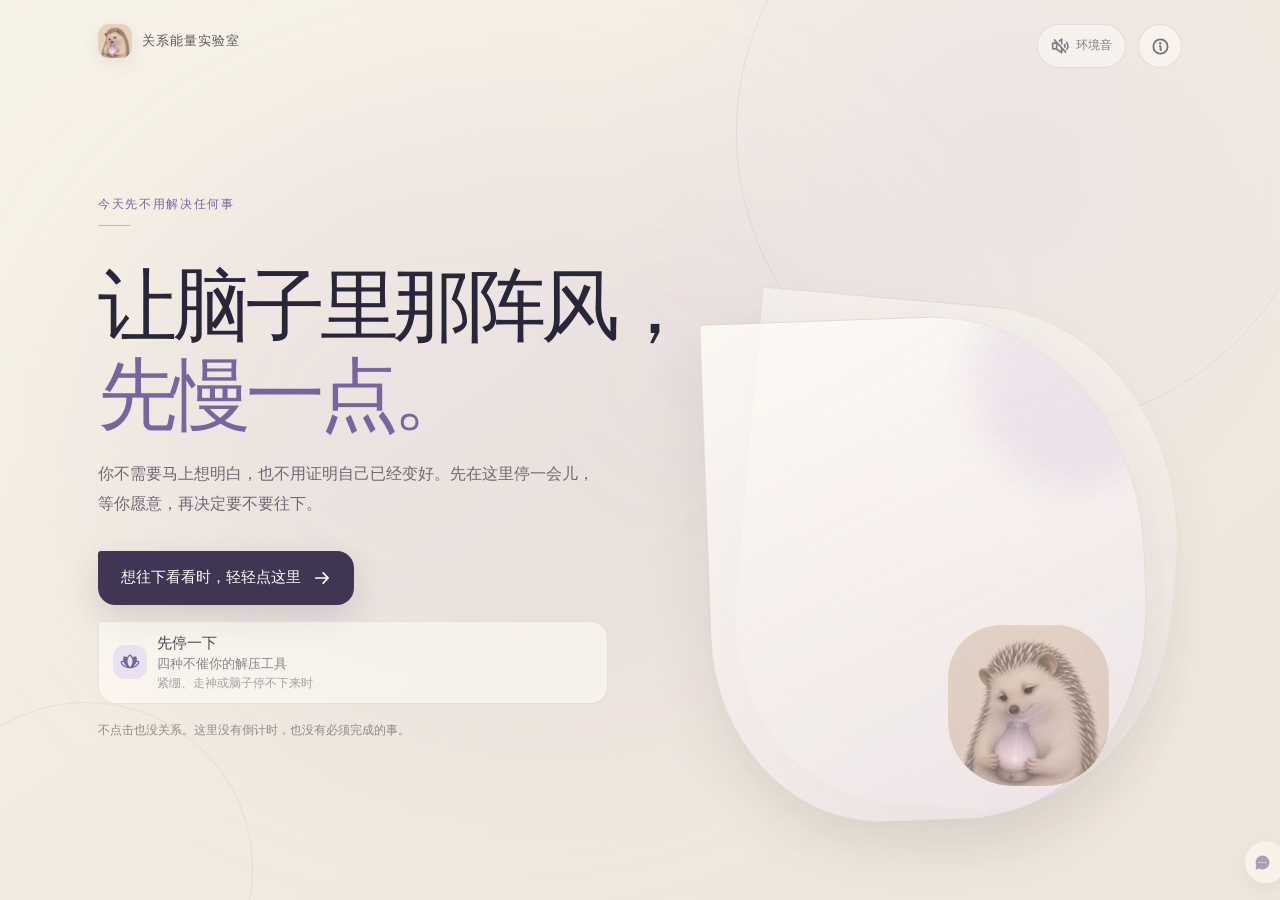
==== commit 894a8cb4: "Deploy calmer tools update" ====
--- a/index.html
+++ b/index.html
@@ -7,8 +7,8 @@
     <link rel="icon" type="image/png" href="/hedgehog-brand.png" />
     <meta name="description" content="通过可以分段完成的真实关系情境，看见你在人际关系中更常采用的保护方式。" />
     <title>关系能量实验室｜看见你的关系应对方式</title>
-    <script type="module" crossorigin src="/assets/app-w334dUOC.js"></script>
-    <link rel="stylesheet" crossorigin href="/assets/resource-D6926NXH.css">
+    <script type="module" crossorigin src="/assets/app-D5oBYiJy.js"></script>
+    <link rel="stylesheet" crossorigin href="/assets/resource-BirDizb4.css">
   </head>
   <body>
     <div id="root"></div>
--- a/assets/resource-BirDizb4.css
+++ b/assets/resource-BirDizb4.css
@@ -0,0 +1 @@
+:root{font-family:Noto Sans SC,PingFang SC,Microsoft YaHei,system-ui,sans-serif;color:#2e2840;background:var(--canvas);font-synthesis:none;text-rendering:optimizeLegibility;--cream: #fbf8f2;--paper: #fffdf9;--white: #ffffff;--paper-warm: #fffaf3;--paper-glow: #fff9f2;--paper-rose: #fff8f1;--canvas: #eee9df;--canvas-deep: #eee7dd;--canvas-soft: #f4f0e8;--lavender-surface: #f0ecf7;--ink: #2e2840;--muted: #786f82;--line: rgba(64, 52, 77, .1);--violet: #7562a7;--violet-soft: #eee9f8;--coral: #d86e7c;--coral-soft: #f9e8e7;--sage: #73855c;--sage-soft: #eef1e5;--yellow: #e4bd62;--font-micro: clamp(.6875rem, .66rem + .15vw, .75rem);--font-caption: clamp(.75rem, .72rem + .15vw, .8125rem);--shadow-soft: 0 22px 60px rgba(70, 56, 48, .1);--shadow-card: 0 18px 40px rgba(70, 56, 48, .16);--motion-instant: .12s;--motion-fast: .18s;--motion-scene: .32s;--ease-standard: cubic-bezier(.2, 0, 0, 1);--ease-emphasized: cubic-bezier(.2, .8, .2, 1)}.challenge-home-card{width:100%;min-height:84px;margin-top:12px;padding:14px 14px 14px 16px;border:1px solid rgba(117,98,167,.16);border-radius:22px;background:#f1edf8;display:grid;grid-template-columns:auto 1fr auto;align-items:center;gap:13px;text-align:left;cursor:pointer;box-shadow:0 12px 30px #483a6017}.challenge-home-icon{width:46px;height:46px;border-radius:16px;display:grid;place-items:center;color:#6f59a6;background:var(--paper);box-shadow:inset 0 0 0 1px #7562a71f}.challenge-home-copy{min-width:0;display:grid;gap:2px}.challenge-home-copy small{color:#796c8e;font-size:var(--font-caption);font-weight:760;letter-spacing:.08em;text-transform:uppercase}.challenge-home-copy strong{font-family:"Noto Serif SC",Songti SC,serif;font-size:18px;line-height:1.25}.challenge-home-copy em{overflow:hidden;color:var(--muted);font-size:var(--font-caption);font-style:normal;line-height:1.45;text-overflow:ellipsis;white-space:nowrap}.challenge-home-enter{width:34px;height:34px;border-radius:12px;background:var(--violet);color:#fff;display:grid;place-items:center}.challenge-hub-screen{min-height:100svh;color:#30283c;background:radial-gradient(circle at 80% 4%,rgba(209,193,229,.58),transparent 30%),linear-gradient(180deg,#f8f4ec 0,#f1ece4)}.challenge-hub-topbar{height:64px;padding:11px 18px;display:grid;grid-template-columns:40px 1fr auto;align-items:center;gap:10px;position:relative;z-index:10}.challenge-hub-topbar>div{display:grid;gap:1px}.challenge-hub-topbar strong{font-size:12px}.challenge-hub-topbar small{color:#817689;font-size:var(--font-micro);letter-spacing:.05em}.challenge-hub-topbar>span{padding:7px 9px;border:1px solid rgba(117,98,167,.12);border-radius:999px;display:flex;align-items:center;gap:5px;color:#765f9c;background:#fffdf99e;font-size:var(--font-micro);font-weight:800}.challenge-hub-hero{width:min(100%,840px);margin:0 auto;padding:42px 22px 30px}.challenge-hub-hero>span{display:flex;align-items:center;gap:7px;color:#7b66a3;font-size:var(--font-micro);font-weight:850;letter-spacing:.08em}.challenge-hub-hero h1{margin:14px 0 15px;font-family:"Noto Serif SC",Songti SC,serif;font-size:clamp(37px,10vw,68px);letter-spacing:-.065em;line-height:1.1}.challenge-hub-hero h1 em{color:#7d65a7;font-style:normal}.challenge-hub-hero>p{max-width:610px;margin:0;color:#736a78;font-size:12px;line-height:1.8}.hub-category-tabs{width:min(100%,840px);margin:0 auto;padding:0 18px 10px;display:flex;gap:9px;overflow-x:auto;scrollbar-width:none}.hub-category-tabs::-webkit-scrollbar{display:none}.hub-category-tabs button{min-width:177px;padding:13px 14px;border:1px solid rgba(70,56,80,.09);border-radius:18px;display:grid;grid-template-columns:33px 1fr;align-items:center;gap:9px;color:#766d7b;background:#fffdf9ad;text-align:left;cursor:pointer}.hub-category-tabs button>svg{width:33px;height:33px;padding:8px;border-radius:11px;color:#7d68a3;background:#efebf6}.hub-category-tabs button>span{display:grid;gap:2px}.hub-category-tabs strong{color:#4a414f;font-size:var(--font-caption)}.hub-category-tabs small{color:#8d8491;font-size:var(--font-micro);white-space:nowrap}.hub-category-tabs button.active{border-color:#7562a73d;background:var(--paper);box-shadow:0 13px 35px #40324e1a;transform:translateY(-2px)}.hub-category-tabs button.active>svg{color:var(--white);background:#7862a3}.hub-levels{width:min(100%,840px);margin:0 auto;padding:22px 18px 34px}.hub-levels>header{margin-bottom:13px;display:grid;grid-template-columns:auto 1fr auto;align-items:end;gap:11px}.hub-levels>header>span{color:#d5c9dd;font-family:Georgia,serif;font-size:37px;line-height:.9}.hub-levels>header div{display:grid;gap:1px}.hub-levels>header small{color:#988d9a;font-size:var(--font-micro);letter-spacing:.1em}.hub-levels>header h2{margin:0;font-family:"Noto Serif SC",Songti SC,serif;font-size:20px}.hub-levels>header em{color:#8a7d8d;font-size:var(--font-micro);font-style:normal}.hub-series-list{display:grid;gap:15px}.hub-series-card{min-height:300px;padding:24px;position:relative;overflow:hidden;border:1px solid rgba(67,53,76,.09);border-radius:32px;display:grid;grid-template-columns:minmax(0,1fr) 106px;gap:18px;background:linear-gradient(145deg,#fffdf9fa,#f7f1f8f0);box-shadow:0 25px 65px #43354c1a}.hub-series-card:before{content:"";width:220px;height:220px;position:absolute;right:-90px;top:-95px;border-radius:50%;background:#7562a717;filter:blur(2px)}.hub-series-card.series-amber:before{background:#d7a9572b}.hub-series-card.series-rose:before{background:#d2738724}.hub-series-card.series-sage:before{background:#73855c26}.hub-series-copy{min-width:0;position:relative;z-index:1}.hub-series-eyebrow{color:#8c76a7;font-size:var(--font-micro);font-weight:850;letter-spacing:.11em}.hub-series-copy h2{margin:8px 0 10px;font-family:"Noto Serif SC",Songti SC,serif;font-size:34px;letter-spacing:-.055em}.hub-series-copy>p{max-width:490px;margin:0;color:#665d6b;font-size:var(--font-caption);line-height:1.8}.hub-series-visual{width:106px;height:128px;position:relative;z-index:1;align-self:start;border:1px solid rgba(91,73,104,.09);border-radius:24px;display:flex;flex-direction:column;align-items:center;justify-content:center;color:#806b9c;background:#fffdf9b8;box-shadow:0 14px 32px #43354c14}.hub-series-visual strong{margin-top:8px;font-family:Georgia,serif;font-size:25px;line-height:1}.hub-series-visual small{margin-top:3px;color:#9c91a0;font-size:var(--font-micro);letter-spacing:.12em}.series-amber .hub-series-visual{color:#9a7040}.series-rose .hub-series-visual{color:#9d6677}.series-sage .hub-series-visual{color:#6f815c}.hub-series-preview{grid-column:1/-1;padding:12px 0;position:relative;z-index:1;border-top:1px solid rgba(68,55,76,.08);border-bottom:1px solid rgba(68,55,76,.08);display:flex;gap:8px;overflow-x:auto;scrollbar-width:none}.hub-series-preview::-webkit-scrollbar{display:none}.hub-series-preview span{flex:0 0 auto;padding:8px 10px;border-radius:12px;display:flex;align-items:center;gap:7px;color:#716675;background:#f1edf3c7;font-size:var(--font-micro);font-weight:750}.hub-series-preview i{color:#9d8fa1;font-family:Georgia,serif;font-style:normal}.hub-series-enter{grid-column:1/-1;min-height:48px;padding:0 15px;position:relative;z-index:1;border:0;border-radius:16px;display:grid;grid-template-columns:1fr auto auto;align-items:center;gap:9px;color:var(--white);background:#74609b;cursor:pointer}.series-amber .hub-series-enter{background:#9a7040}.series-rose .hub-series-enter{background:#9d6677}.series-sage .hub-series-enter{background:#6f815c}.hub-series-enter span{text-align:left;font-size:var(--font-micro);opacity:.78}.hub-series-enter strong{font-size:var(--font-caption)}.hub-series-detail{min-height:calc(100svh - 64px)}.hub-series-detail-hero{width:min(calc(100% - 36px),804px);margin:24px auto 0;padding:24px;border:1px solid rgba(67,53,76,.09);border-radius:30px;background:linear-gradient(145deg,#fffdf9f5,#f6f0f8e6);box-shadow:0 22px 60px #43354c14}.hub-series-detail-hero.detail-amber{background:linear-gradient(145deg,#fffdf9fa,#f8efdfeb)}.hub-series-detail-hero.detail-rose{background:linear-gradient(145deg,#fffdf9fa,#faecf1eb)}.hub-series-detail-hero.detail-sage{background:linear-gradient(145deg,#fffdf9fa,#eef2e8eb)}.hub-series-back{padding:0 0 13px;border:0;display:flex;align-items:center;gap:6px;color:#817488;background:transparent;font-size:var(--font-caption);cursor:pointer}.hub-series-detail-title{display:flex;align-items:center;gap:12px}.hub-series-detail-title>span{width:46px;height:46px;border-radius:15px;display:grid;place-items:center;color:#7862a3;background:#efebf6e6}.detail-amber .hub-series-detail-title>span{color:#9a7040;background:#f8efdfeb}.detail-rose .hub-series-detail-title>span{color:#9d6677;background:#faecf1f0}.detail-sage .hub-series-detail-title>span{color:#6f815c;background:#eef2e8f0}.hub-series-detail-title small{color:#918598;font-size:var(--font-micro);letter-spacing:.1em}.hub-series-detail-title h1{margin:2px 0 0;font-family:"Noto Serif SC",Songti SC,serif;font-size:32px;letter-spacing:-.05em}.hub-series-detail-hero>p{max-width:650px;margin:16px 0 0;color:#665d6b;font-size:var(--font-caption);line-height:1.8}.hub-series-detail-stats{margin-top:17px;display:flex;align-items:center;flex-wrap:wrap;gap:8px;color:#8a7d8d;font-size:var(--font-micro)}.hub-series-detail-stats i{width:3px;height:3px;border-radius:50%;background:#b8aeba}.hub-series-levels{padding-top:20px}.hub-level-list{display:grid;gap:13px}.hub-level-card{min-height:242px;padding:19px;position:relative;overflow:hidden;border:1px solid rgba(67,53,76,.09);border-radius:29px;display:grid;grid-template-columns:48px 1fr;gap:13px;background:#fffdf9eb;box-shadow:0 21px 55px #43354c17}.hub-level-card:after{content:"";width:130px;height:130px;border-radius:50%;position:absolute;right:-52px;top:-55px;background:#7562a714}.hub-level-card.level-amber:after{background:#d7a95726}.hub-level-card.level-rose:after{background:#d2738721}.hub-level-card.level-sage:after{background:#73855c24}.hub-level-number{padding-top:3px;display:flex;flex-direction:column;align-items:center;gap:3px;position:relative;z-index:1}.hub-level-number span{color:#a195a5;font-size:var(--font-micro);letter-spacing:.12em;writing-mode:vertical-rl}.hub-level-number strong{color:#d7ccd9;font-family:Georgia,serif;font-size:34px;line-height:1}.hub-level-body{min-width:0;position:relative;z-index:1}.hub-level-eyebrow{color:#8c76a7;font-size:var(--font-micro);font-weight:850;letter-spacing:.1em}.hub-level-body h2{margin:6px 0 8px;font-family:"Noto Serif SC",Songti SC,serif;font-size:28px;letter-spacing:-.05em}.hub-level-body>p{margin:0;color:#665d6b;font-size:var(--font-caption);line-height:1.75}.hub-level-tags{margin-top:12px;display:flex;flex-wrap:wrap;gap:5px}.hub-level-tags span{padding:5px 8px;border-radius:999px;color:#75687d;background:#f1edf3;font-size:var(--font-micro)}.hub-level-body>small{display:block;margin-top:10px;color:#938997;font-size:var(--font-micro)}.hub-level-enter{grid-column:1/-1;min-height:43px;padding:0 13px;border:0;border-radius:14px;display:grid;grid-template-columns:auto 1fr auto;align-items:center;gap:8px;color:var(--white);background:#74609b;cursor:pointer}.level-amber .hub-level-enter{background:#9a7040}.level-rose .hub-level-enter{background:#9d6677}.hub-level-enter span{text-align:left;font-size:var(--font-caption);font-weight:800}.hub-level-card.is-coming{min-height:180px;opacity:.72;box-shadow:none}.hub-level-card.is-coming .hub-level-body h2{font-size:22px}.hub-level-locked{grid-column:1/-1;padding-top:12px;border-top:1px solid rgba(68,55,76,.08);display:flex;align-items:center;gap:6px;color:#958a98;font-size:var(--font-micro)}.level-sage .hub-level-enter{background:#6f815c}.challenge-hub-note{width:min(calc(100% - 36px),804px);margin:0 auto;padding:18px 0 38px;border-top:1px solid rgba(67,53,76,.09);display:grid;grid-template-columns:auto 1fr;gap:9px;color:#827887}.challenge-hub-note svg{margin-top:2px;color:#b07382}.challenge-hub-note p{margin:0;font-size:var(--font-micro);line-height:1.7}.hub-memory-label{width:-moz-fit-content;width:fit-content;margin-top:10px;padding:7px 10px;display:flex;align-items:center;gap:6px;border:1px solid rgba(153,95,123,.15);border-radius:999px;color:#8c5873;background:#fbf0f4cc;font-size:12px;font-weight:800}.story-loading-screen{min-height:100svh;display:grid;place-content:center;justify-items:center;gap:8px;color:#6f5a96;background:radial-gradient(circle at 50% 42%,#f2ecf8,#f8f4ec 58%)}.story-loading-screen>div{width:64px;height:64px;margin-bottom:8px;border-radius:22px;display:grid;place-items:center;color:var(--white);background:#7964a1;box-shadow:0 18px 42px #4f3b6833}.story-loading-screen span{color:#92869a;font-size:var(--font-micro);letter-spacing:.12em}.story-loading-screen strong{font-family:"Noto Serif SC",Songti SC,serif;font-size:22px}@media(max-width:460px){.hub-series-card{padding:20px;grid-template-columns:minmax(0,1fr) 82px;gap:13px}.hub-series-visual{width:82px;height:112px;border-radius:20px}.hub-series-copy h2{font-size:30px}.hub-series-detail-hero{padding:20px}.hub-series-detail-stats{align-items:flex-start;flex-direction:column}.hub-series-detail-stats i{display:none}}@media(min-width:760px){.hub-level-list{grid-template-columns:repeat(2,minmax(0,1fr));align-items:stretch}.hub-level-card{min-height:270px}.challenge-hub-hero{padding-top:68px}.hub-category-tabs{overflow:visible}.hub-category-tabs button{flex:1;min-width:0}.hub-series-card{min-height:320px;padding:30px;grid-template-columns:minmax(0,1fr) 138px}.hub-series-visual{width:138px;height:148px}.hub-series-copy h2{font-size:42px}}.challenge-screen{min-height:100svh;color:#30283c;background:#f6f1e8}.challenge-topbar{width:100%;height:64px;padding:12px 18px;display:grid;grid-template-columns:40px 1fr 52px;align-items:center;gap:10px;position:relative;z-index:30}.challenge-brand{display:grid;justify-items:center;gap:1px}.challenge-brand span{font-size:13px;font-weight:800}.challenge-brand small{color:var(--muted);font-size:var(--font-caption)}.challenge-live{display:inline-flex;align-items:center;justify-content:flex-end;gap:5px;color:#9a5262;font-size:var(--font-micro);font-weight:850;letter-spacing:.12em}.challenge-live>span{width:7px;height:7px;border-radius:50%;background:#d86e7c;box-shadow:0 0 0 5px #d86e7c1f}.challenge-intro{min-height:100svh;overflow:hidden;background:#ece6f5}.challenge-intro-inner{width:min(100%,520px);min-height:calc(100svh - 64px);margin:0 auto;padding:22px 20px 30px;display:flex;flex-direction:column}.challenge-intro-copy{position:relative;padding:16px 6px 22px}.challenge-intro-copy:after{content:"08";position:absolute;right:2px;top:2px;color:#7562a717;font-family:Georgia,serif;font-size:112px;font-weight:800;line-height:1;pointer-events:none}.challenge-kicker{display:inline-flex;align-items:center;gap:6px;color:#745ca8;font-size:12px;font-weight:800;letter-spacing:.08em}.challenge-intro-copy h1{max-width:360px;margin:13px 0 12px;position:relative;z-index:2;font-family:"Noto Serif SC",Songti SC,Georgia,serif;font-size:clamp(48px,15vw,72px);font-weight:740;letter-spacing:-.08em;line-height:.97}.challenge-intro-copy p{max-width:380px;margin:0;color:#6e647a;font-size:14px;line-height:1.75}.challenge-premise{padding:20px;border-radius:28px;background:var(--paper);box-shadow:0 18px 50px #483a601a}.premise-time{display:flex;align-items:center;gap:7px;color:#8b6575;font-size:var(--font-caption);font-weight:800;letter-spacing:.06em}.challenge-premise h2{margin:10px 0 16px;font-family:"Noto Serif SC",Songti SC,serif;font-size:19px}.capacity-list{border-top:1px solid var(--line)}.capacity-list>div{min-height:39px;border-bottom:1px solid var(--line);display:flex;align-items:center;justify-content:space-between;gap:14px;font-size:12px}.capacity-list span{color:var(--muted)}.capacity-list strong{text-align:right}.challenge-premise>p{margin:16px 0 0;display:flex;align-items:flex-start;gap:8px;color:#6b6176;font-size:var(--font-caption);line-height:1.65}.challenge-premise>p svg{flex:0 0 auto;margin-top:1px;color:var(--sage)}.challenge-start{margin-top:18px}.challenge-duration{margin-top:10px;color:#7c7286;font-size:var(--font-caption);text-align:center}.challenge-progress{width:min(calc(100% - 40px),760px);height:4px;margin:0 auto;display:grid;grid-template-columns:repeat(8,1fr);gap:5px}.challenge-progress span{border-radius:20px;background:#4638521a}.challenge-progress span.done{background:#8069ae}.dialogue-screen{overflow-x:hidden;transition:background-color .45s ease}.dialogue-screen.is-straining{background:#f2e5e7}.dialogue-layout{width:min(100%,1040px);margin:0 auto;padding:18px 18px 44px;display:grid;gap:14px}.metric-panel{padding:14px 15px;border:1px solid rgba(73,59,85,.08);border-radius:20px;background:#fffdf9c2}.impression-row{margin-bottom:11px;display:flex;align-items:baseline;justify-content:space-between;gap:12px}.impression-row span{color:var(--muted);font-size:var(--font-caption)}.impression-row strong{font-size:var(--font-caption);text-align:right}.metric-grid{display:grid;grid-template-columns:1fr 1fr;gap:9px 13px}.metric-item>span{display:block;margin-bottom:5px;color:#6f6578;font-size:var(--font-micro)}.metric-track{height:4px;overflow:hidden;border-radius:12px;background:#3f334917}.metric-fill{height:100%;border-radius:inherit;background:#8875b4}.metric-boundary{background:#71865f}.metric-trust{background:#4f7e8f}.metric-rumination{background:#d16d7a}.dialogue-stage{min-height:600px;padding:18px;border-radius:30px;background:var(--paper);box-shadow:0 22px 60px #42354d1c}.scene-meta{margin-bottom:24px;display:flex;align-items:center;justify-content:space-between;gap:18px}.scene-meta span{padding:6px 9px;border-radius:9px;color:#8d5967;background:#f8e8e9;font-size:var(--font-caption);font-weight:800}.scene-meta strong{color:#756b7d;font-size:var(--font-caption);letter-spacing:.04em}.npc-row{display:grid;grid-template-columns:58px 1fr;align-items:end;gap:12px}.npc-avatar{width:58px;height:76px;border-radius:18px;-o-object-fit:cover;object-fit:cover;box-shadow:0 10px 24px #46384d29}.dialogue-bubble{padding:15px 16px;border-radius:22px 22px 22px 7px;background:var(--lavender-surface)}.dialogue-bubble .speaker{display:block;margin-bottom:5px;color:#7862a4;font-size:var(--font-caption);font-weight:820}.dialogue-bubble p{margin:0;font-size:14px;font-weight:620;line-height:1.65}.reaction-bubble{background:#e9f0e4}.round-note{margin:18px 0 20px 70px;color:#817687;font-size:var(--font-caption);line-height:1.6}.challenge-options{margin-top:20px;display:grid;gap:9px}.choice-label{margin:0 0 2px 3px;color:#776b80;font-size:var(--font-caption);font-weight:800;letter-spacing:.06em}.challenge-choice{width:100%;min-height:72px;padding:12px 11px;border:1px solid rgba(73,58,83,.09);border-radius:18px;background:var(--white);display:grid;grid-template-columns:30px 1fr 20px;align-items:center;gap:9px;text-align:left;cursor:pointer;transition:border-color .18s ease,transform .18s ease,background-color .18s ease}.challenge-choice:hover{border-color:#7562a757;background:#fcfaff}.challenge-choice-letter{width:30px;height:30px;border-radius:11px;display:grid;place-items:center;color:#725fa1;background:var(--lavender-surface);font-size:var(--font-caption);font-weight:850}.challenge-choice>span:nth-child(2){min-width:0;display:grid;gap:4px}.challenge-choice strong{font-size:12px;font-weight:720;line-height:1.55}.challenge-choice small{color:#897e8f;font-size:var(--font-micro)}.challenge-choice>svg{color:#8a7c94}.reaction-panel{margin-top:22px;padding-top:20px;border-top:1px solid var(--line)}.reaction-label{display:flex;align-items:center;gap:7px;color:#647956;font-size:var(--font-caption);font-weight:800}.reaction-panel>p{margin:9px 0 18px;color:#7d7284;font-size:var(--font-caption);line-height:1.65}.reaction-panel>h3{margin:12px 0 7px;color:#332c38;font-family:var(--font-serif);font-size:clamp(1.1rem,4vw,1.35rem);line-height:1.45}.reaction-watch{margin:4px 0 12px;padding:13px 14px;border:1px solid rgba(116,130,101,.22);border-radius:14px;background:linear-gradient(135deg,#f0f4e8d6,#f9f6efeb)}.reaction-watch strong{display:block;margin-bottom:5px;color:#647956;font-size:var(--font-caption)}.reaction-watch p{margin:0;color:#5f5864;font-size:var(--font-caption);line-height:1.65}.reaction-panel>small{display:block;margin-bottom:18px;color:#918694;font-size:var(--font-micro);line-height:1.55}.timed-reflection{margin:14px 0 18px;padding:15px;border:1px solid rgba(116,130,101,.22);border-radius:15px;background:#f7f4ece6}.timed-reflection>strong{display:block;color:#3f3744;font-family:var(--font-serif);line-height:1.5}.timed-reflection>p,.timed-reflection>small{display:block;margin:7px 0 0;color:#716777;font-size:var(--font-caption);line-height:1.65}.timed-reflection>small{color:#647956}.ending-screen{overflow:hidden;background:#ece6f5}.ending-abstract{background:#281f36;color:var(--paper-glow)}.ending-inner{width:min(100%,760px);min-height:calc(100svh - 64px);margin:0 auto;padding:18px 20px 36px;position:relative;display:grid;align-content:start;justify-items:center}.ending-card-frame{width:min(58vw,225px);position:relative;z-index:3}.ending-card-frame img{width:100%;display:block;border-radius:24px;box-shadow:0 24px 60px #34284533}.abstracting .ending-card-frame img{box-shadow:-10px 0 #23c1d666,10px 0 #eb418161,0 24px 70px #00000080}.thought-storm{position:absolute;top:0;right:0;bottom:0;left:0;overflow:hidden;pointer-events:none}.thought-storm span{position:absolute;color:#ffeee61a;font-size:clamp(20px,7vw,54px);font-weight:900;white-space:nowrap;animation:thought-drift 2.8s infinite alternate ease-in-out}.thought-storm span:nth-child(1){top:4%;left:-15%;transform:rotate(-8deg)}.thought-storm span:nth-child(2){top:31%;right:-20%;transform:rotate(12deg);animation-delay:-.8s}.thought-storm span:nth-child(3){top:56%;left:-22%;transform:rotate(5deg);animation-delay:-1.6s}.thought-storm span:nth-child(4){bottom:8%;right:3%;transform:rotate(-12deg);animation-delay:-2.2s}@keyframes thought-drift{0%{translate:-8px 0;filter:blur(0)}to{translate:12px -8px;filter:blur(2px)}}.ending-copy{max-width:570px;margin-top:20px;position:relative;z-index:3;text-align:center}.ending-copy>span{color:#7b66a9;font-size:var(--font-micro);font-weight:850;letter-spacing:.14em}.ending-abstract .ending-copy>span{color:#ef789d}.ending-copy h1{margin:6px 0 10px;font-family:"Noto Serif SC",Songti SC,serif;font-size:clamp(32px,10vw,52px);letter-spacing:-.05em}.ending-line{margin:0 auto;color:#6d6376;font-size:14px;font-weight:650;line-height:1.75}.ending-abstract .ending-line{color:#efe6ef}.ending-insight{margin-top:16px;padding:15px;border:1px solid rgba(117,98,167,.13);border-radius:18px;display:flex;align-items:flex-start;gap:9px;background:#fffdf9ad;text-align:left}.ending-abstract .ending-insight{border-color:#ffffff24;background:#ffffff0f}.ending-insight svg{flex:0 0 auto;margin-top:2px;color:#d2a34f}.ending-insight p{margin:0;font-size:var(--font-caption);line-height:1.7}.ending-stats{width:100%;margin-top:18px;position:relative;z-index:3;border-top:1px solid rgba(76,62,88,.1);border-bottom:1px solid rgba(76,62,88,.1)}.ending-abstract .ending-stats{border-color:#ffffff1c}.ending-stats>div{min-height:44px;display:flex;align-items:center;justify-content:space-between;gap:14px}.ending-stats span{color:#827689;font-size:var(--font-caption)}.ending-abstract .ending-stats span{color:#a99eae}.ending-stats strong{font-size:var(--font-caption);text-align:right}.ending-actions{width:100%;margin-top:18px;position:relative;z-index:3;display:grid;gap:6px}.ending-abstract .text-button{color:#ddd3e2}.ending-safety{margin:12px 0 0;position:relative;z-index:3;display:flex;align-items:center;gap:6px;color:#8d8193;font-size:var(--font-micro)}@media(min-width:760px){.dialogue-layout{padding-top:28px;grid-template-columns:230px minmax(0,1fr);align-items:start}.metric-panel{position:sticky;top:20px;padding:20px;border-radius:24px}.metric-grid{grid-template-columns:1fr;gap:15px}.dialogue-stage{min-height:650px;padding:30px}.challenge-choice{min-height:78px;padding:14px 16px}.challenge-choice strong{font-size:13px}.ending-inner{grid-template-columns:240px 1fr;-moz-column-gap:32px;column-gap:32px;align-content:center}.ending-card-frame{width:240px;grid-row:1 / span 4}.ending-copy{margin-top:0;text-align:left}.ending-line{margin-left:0}.ending-stats,.ending-actions,.ending-safety{grid-column:2}}.timed-screen{overflow:hidden;background:#2a2137;color:var(--paper-warm)}.timed-screen .challenge-brand small,.timed-screen .challenge-brand span{color:var(--paper-warm)}.timed-layout{width:min(100%,720px);min-height:calc(100svh - 64px);margin:0 auto;padding:18px 18px 40px;display:grid;align-items:center}.timed-card{padding:20px;border:1px solid rgba(255,255,255,.13);border-radius:30px;background:#352942;box-shadow:0 28px 80px #0000004d;transition:background-color .2s ease,transform .2s ease}.timed-card.timer-critical{background:#4a2638;animation:urgent-pulse .65s infinite alternate ease-in-out}@keyframes urgent-pulse{0%{transform:scale(1)}to{transform:scale(1.008)}}.timed-heading{display:flex;align-items:center;justify-content:space-between;gap:16px}.timed-heading>span{display:inline-flex;align-items:center;gap:7px;color:#f3b56e;font-size:var(--font-caption);font-weight:850;letter-spacing:.12em}.timed-heading>strong{font-family:Georgia,serif;font-size:34px;line-height:1}.timed-heading>strong small{margin-left:3px;color:#c2b6ca;font-family:inherit;font-size:var(--font-caption)}.timer-track{height:5px;margin-top:13px;overflow:hidden;border-radius:20px;background:#ffffff1a}.timer-track>div{height:100%;border-radius:inherit;background:#ef8b73}.timed-call{padding:28px 3px 20px}.timed-call>span{color:#b9aebf;font-size:var(--font-caption)}.timed-call h1{margin:7px 0 13px;font-family:"Noto Serif SC",Songti SC,serif;font-size:clamp(27px,8vw,42px);line-height:1.18}.timed-call p{margin:0;color:#eee5ee;font-size:14px;font-weight:650;line-height:1.75}.timed-options{margin-top:5px}.timed-options .challenge-choice{border-color:#ffffff1c;background:#ffffff14;color:var(--paper-warm)}.timed-options .challenge-choice:hover{border-color:#f4b56e8c;background:#ffffff21}.timed-options .challenge-choice-letter{color:#f7c58c;background:#f4b56e1f}.timed-options .challenge-choice>svg{color:#d7cadb}.timed-reaction{display:grid;gap:14px}.timeout-label{width:-moz-fit-content;width:fit-content;padding:7px 10px;border-radius:10px;color:#ffcf9d;background:#ef8b7321;font-size:var(--font-caption);font-weight:800}.timed-reaction .dialogue-bubble{color:#2f2938}.timed-reaction>p{margin:0;color:#c8bdcc;font-size:var(--font-caption);line-height:1.7}.peer-evaluation-screen{background:#e9edf0}.peer-evaluation-inner{width:min(100%,680px);min-height:calc(100svh - 64px);margin:0 auto;padding:44px 22px 38px;display:flex;flex-direction:column;justify-content:center}.peer-evaluation-inner h1{margin:14px 0 13px;font-family:"Noto Serif SC",Songti SC,serif;font-size:clamp(32px,10vw,52px);letter-spacing:-.05em;line-height:1.15}.evaluation-context{max-width:520px;margin:0;color:#716878;font-size:12px;line-height:1.7}.peer-evaluation-inner blockquote{margin:28px 0 18px;padding:24px 22px;border:0;border-radius:8px 28px 28px;background:var(--paper);box-shadow:0 20px 55px #3b414b1f;font-family:"Noto Serif SC",Songti SC,serif;font-size:clamp(17px,5vw,23px);font-weight:680;line-height:1.75}.evaluation-reading{margin-bottom:22px;display:flex;align-items:flex-start;gap:9px;color:#706677}.evaluation-reading svg{flex:0 0 auto;margin-top:2px;color:#b38945}.evaluation-reading p{margin:0;font-size:var(--font-caption);line-height:1.7}@media(prefers-reduced-motion:reduce){.timed-card.timer-critical{animation:none}}.chapter-next-button{width:100%;min-height:48px;margin-top:9px;padding:12px 16px;display:flex;align-items:center;justify-content:center;gap:8px;border:1px solid rgba(119,91,145,.22);border-radius:15px;color:#70558c;background:linear-gradient(135deg,#f4ecf9eb,#fbf6f0f2);font-size:13px;font-weight:850;box-shadow:0 10px 28px #4b375814}.after-screen{--after-ink: #302936;--after-muted: #766d7c;--after-purple: #8067a0;--after-sage: #6f7f68;min-height:100svh;color:var(--after-ink);background:radial-gradient(circle at 84% 2%,rgba(208,191,229,.58),transparent 31%),radial-gradient(circle at 8% 92%,rgba(228,196,203,.36),transparent 35%),linear-gradient(180deg,#f8f3ec,#eee8f3)}.after-topbar{width:100%;min-height:66px;padding:11px 18px;position:relative;z-index:20;display:grid;grid-template-columns:40px 1fr auto;align-items:center;gap:10px;border-bottom:1px solid rgba(67,53,76,.07);background:#f9f6f1ad;-webkit-backdrop-filter:blur(18px);backdrop-filter:blur(18px)}.after-topbar>div{display:grid;gap:2px}.after-topbar strong{font-size:13px}.after-topbar small{color:#84798b;font-size:12px}.after-topbar>span{padding:7px 10px;display:flex;align-items:center;gap:6px;border:1px solid rgba(112,92,142,.13);border-radius:999px;color:#735c92;background:#fffdf9a6;font-size:12px;font-weight:800}.after-intro{position:relative;overflow:hidden}.after-intro-glow{position:absolute;top:0;right:0;bottom:0;left:0;pointer-events:none}.after-intro-glow i{width:260px;height:260px;position:absolute;border-radius:50%;filter:blur(10px);background:#9777b81a}.after-intro-glow i:nth-child(1){top:8%;right:-110px}.after-intro-glow i:nth-child(2){bottom:8%;left:-130px;background:#c0748a1a}.after-intro-glow i:nth-child(3){width:2px;height:64%;top:20%;left:52%;border-radius:0;background:linear-gradient(transparent,rgba(102,80,126,.14),transparent)}.after-intro-inner{width:min(calc(100% - 36px),940px);margin:0 auto;padding:42px 0 58px;position:relative;z-index:2;display:grid;gap:34px;align-items:center}.after-phone{width:min(82vw,310px);min-height:480px;margin:0 auto;padding:18px 17px;position:relative;border:7px solid #413846;border-radius:38px;background:linear-gradient(180deg,#eee9f0,#f8f4f0 42%,#eee8ec);box-shadow:0 35px 80px #33293a3d,inset 0 0 0 1px #ffffffb3}.after-phone:before{content:"";width:90px;height:22px;position:absolute;top:7px;left:50%;transform:translate(-50%);border-radius:0 0 14px 14px;background:#413846}.after-phone-status{margin:4px 3px 42px;display:flex;justify-content:space-between;color:#5d5361;font-size:12px;font-weight:800}.after-phone-status i{width:18px;height:8px;border:1px solid #625767;border-radius:3px}.after-phone>small{display:block;margin-bottom:12px;color:#85798b;text-align:center;font-size:12px}.after-phone>blockquote{width:-moz-fit-content;width:fit-content;margin:0 0 100px auto;padding:11px 16px;border-radius:18px 5px 18px 18px;color:#fff;background:#8570a0;font-size:15px}.after-typing-draft{padding:14px;border:1px solid rgba(75,59,85,.1);border-radius:16px;background:#ffffffbf;box-shadow:0 12px 30px #3d2f4414}.after-typing-draft span{color:#8b7e90;font-size:12px}.after-typing-draft p{margin:8px 0 0;color:#4e4552;font-size:13px;line-height:1.75}.after-typing-draft p:after{content:"";width:1px;height:16px;margin-left:3px;display:inline-block;vertical-align:-3px;background:#765d94;animation:after-cursor 1s steps(1) infinite}.after-phone>em{display:block;margin-top:16px;color:#9a8da0;text-align:center;font-size:12px;font-style:normal}@keyframes after-cursor{50%{opacity:0}}.after-intro-copy>span{display:flex;align-items:center;gap:7px;color:#755c98;font-size:12px;font-weight:850;letter-spacing:.08em}.after-intro-copy h1{margin:14px 0 18px;font-family:"Noto Serif SC",Songti SC,serif;font-size:clamp(37px,10vw,60px);letter-spacing:-.065em;line-height:1.12}.after-intro-copy h1 em{color:#8a6483;font-style:normal}.after-intro-copy>p{margin:0;color:#6f6674;font-size:14px;line-height:1.85}.legacy-note{margin:22px 0;padding:15px;display:grid;grid-template-columns:auto 1fr;gap:11px;border:1px solid rgba(125,98,147,.13);border-radius:18px;background:#fffdf9b8}.legacy-note>svg{margin-top:2px;color:#b07386}.legacy-note strong{font-size:13px}.legacy-note p{margin:5px 0 0;color:#7a707d;font-size:12px;line-height:1.65}.after-intro-copy>small{margin-top:13px;display:block;color:#8d8291;font-size:12px;line-height:1.6}.after-progress{width:min(calc(100% - 36px),840px);height:4px;margin:14px auto 0;display:flex;gap:5px}.after-progress span{flex:1;border-radius:999px;background:#4e3e581a;transition:background .35s ease,transform .35s ease}.after-progress span.done{background:linear-gradient(90deg,#a583ad,#7c8b70);transform:scaleY(1.35)}.after-story{overflow:hidden}.after-story.is-looping:after{content:"是不是我说错了　要不要解释　他会不会讨厌我";position:fixed;inset:auto -20px 16px;z-index:0;color:#4a355412;font-family:"Noto Serif SC",serif;font-size:clamp(18px,6vw,42px);white-space:nowrap;animation:after-rumination 9s linear infinite}@keyframes after-rumination{to{transform:translate(-28%)}}.after-story-layout{width:min(calc(100% - 32px),880px);margin:0 auto;padding:28px 0 60px;position:relative;z-index:2;display:grid;gap:15px}.after-xiaoman-state{padding:10px 12px;display:flex;align-items:center;gap:10px;border:1px solid rgba(84,68,94,.08);border-radius:17px;background:#fffdf999}.after-xiaoman-state img{width:50px;height:50px;border-radius:15px;-o-object-fit:cover;object-fit:cover;-o-object-position:center 45%;object-position:center 45%;box-shadow:0 8px 20px #41314c1f}.after-xiaoman-state div{display:grid;gap:2px}.after-xiaoman-state strong{font-size:13px}.after-xiaoman-state span{color:#7e7482;font-size:12px}.after-xiaoman-state p{margin:7px 0 0;padding-top:7px;border-top:1px solid rgba(111,86,122,.1);color:#918493;font-size:var(--font-caption);line-height:1.55}.after-scene-card{padding:20px 17px;border:1px solid rgba(79,61,90,.1);border-radius:26px;background:#fffdf9d1;box-shadow:0 24px 65px #3e2e491c;-webkit-backdrop-filter:blur(16px);backdrop-filter:blur(16px)}.after-scene-card>header{margin-bottom:18px;display:flex;align-items:center;justify-content:space-between;gap:12px}.after-scene-card>header span{color:#8c7e91;font-size:12px}.after-scene-card>header strong{color:#56465f;font-family:"Noto Serif SC",Songti SC,serif;font-size:15px}.after-message{padding:17px;border-radius:7px 21px 21px;background:linear-gradient(145deg,#eee8f3,#f5f0f4)}.after-message span{color:#7e6892;font-size:12px;font-weight:800}.after-message p{margin:8px 0 0;color:#463d4a;font-size:14px;line-height:1.8}.after-clue{margin:13px 0 19px;padding:12px 13px;display:grid;grid-template-columns:auto 1fr;gap:9px;border:1px solid rgba(106,125,96,.14);border-radius:15px;background:#eef2e8b3}.after-clue svg{margin-top:3px;color:#73826b}.after-clue p{margin:0;color:#6e666f;font-size:12px;line-height:1.65}.after-clue strong{display:block;margin-bottom:3px;color:#63725d}.after-draft{padding:15px;position:relative;border:1px dashed rgba(117,90,134,.25);border-radius:17px;background:#f9f6f9cc}.after-draft span{color:#907d98;font-size:12px}.after-draft p{margin:8px 0 0;padding-right:42px;color:#56495b;font-size:13px;line-height:1.7}.after-draft i{position:absolute;top:12px;right:12px;color:#a190a8;font-size:12px;font-style:normal}.after-compose>small{margin:16px 0 10px;display:block;color:#766c7a;font-size:12px;font-weight:800}.after-options{display:grid;gap:9px}.after-options button{width:100%;padding:13px 12px;display:grid;grid-template-columns:25px 1fr auto;align-items:center;gap:9px;border:1px solid rgba(83,66,94,.1);border-radius:15px;color:#463d4a;background:#fffc;text-align:left;transition:transform .2s ease,border-color .2s ease,box-shadow .2s ease}.after-options button:hover{transform:translateY(-2px);border-color:#7d5e9747;box-shadow:0 10px 24px #4a385414}.after-options button>span{width:25px;height:25px;display:grid;place-items:center;border-radius:9px;color:#785d91;background:#eee7f3;font-size:12px;font-weight:900}.after-options button p{margin:0;font-size:13px;line-height:1.55}.after-options button svg{color:#94869a}.after-choice-result>span{color:#89768f;font-size:12px;font-weight:800}.after-choice-result>blockquote{margin:10px 0 13px;padding:16px;border-radius:18px 6px 18px 18px;color:#fff;background:linear-gradient(135deg,#8b6fa0,#74627e);font-family:"Noto Serif SC",Songti SC,serif;font-size:15px;line-height:1.75;box-shadow:0 14px 32px #533d632e}.after-immediate{padding:13px 14px;border-radius:14px;background:#f3eef2}.after-immediate small{color:#887a8e;font-size:12px}.after-immediate p{margin:5px 0 0;color:#5d535f;font-size:13px;line-height:1.7}.after-reading{margin:11px 0;padding:13px;display:grid;grid-template-columns:auto 1fr;gap:9px;border:1px solid rgba(119,134,105,.16);border-radius:14px;background:#eff3e9bf}.after-reading svg{margin-top:3px;color:#7e8d74}.after-reading p{margin:0;color:#646068;font-size:12px;line-height:1.65}.after-not-yet{margin:0 0 16px;padding:0 2px;display:flex;align-items:flex-start;gap:7px;color:#918695;font-size:12px;line-height:1.6}.after-not-yet svg{flex:0 0 auto;margin-top:2px}.after-aftertaste{margin:13px 0 17px;padding:14px 15px;border-left:3px solid #a58aaa;border-radius:5px 15px 15px 5px;background:linear-gradient(110deg,#ede5f0d1,#f9f6f1c7)}.after-aftertaste>span{display:flex;align-items:center;gap:7px;color:#796781;font-size:var(--font-caption);font-weight:800;letter-spacing:.05em}.after-aftertaste p{margin:8px 0 5px;color:#574e5b;font-family:"Noto Serif SC",Songti SC,serif;font-size:13px;line-height:1.75}.after-aftertaste small{color:#9a8e9c;font-size:var(--font-caption)}.after-aftertaste.tone-loop{border-color:#b67d87;background:linear-gradient(110deg,#f4e2e6cc,#f9f6f1c7)}.after-aftertaste.tone-steady,.after-aftertaste.tone-repair{border-color:#839376;background:linear-gradient(110deg,#e9f0e2c7,#f9f6f1c7)}.after-aftertaste.tone-wall{border-color:#8f8994;background:linear-gradient(110deg,#e9e6ebd6,#f9f6f1c7)}.after-truth{color:#39303e;background:radial-gradient(circle at 78% 8%,rgba(201,179,220,.58),transparent 34%),radial-gradient(circle at 8% 92%,rgba(222,190,197,.34),transparent 34%),linear-gradient(180deg,#f7f1ea,#eae4ef)}.after-truth .after-topbar{border-color:#4c3b5714;background:#f8f4efb3}.after-truth-inner{width:min(calc(100% - 38px),690px);margin:0 auto;padding:58px 0 70px}.after-truth-inner>span{display:flex;align-items:center;gap:7px;color:#795f94;font-size:12px;font-weight:850;letter-spacing:.08em}.after-truth-inner>small{margin-top:24px;display:block;color:#8d8191;font-size:12px}.after-truth-inner h1{margin:10px 0 26px;font-family:"Noto Serif SC",Songti SC,serif;font-size:clamp(32px,9vw,52px);letter-spacing:-.06em;line-height:1.18}.after-truth-inner>blockquote{margin:0;padding:24px 21px;border:1px solid rgba(91,69,103,.12);border-radius:7px 25px 25px;color:#4a3e4e;background:linear-gradient(145deg,#fffdf9eb,#f7eff1e6);font-family:"Noto Serif SC",Songti SC,serif;font-size:16px;line-height:1.85;box-shadow:0 24px 60px #43304c1f}.after-truth-compare{margin:19px 0 24px;padding-left:16px;border-left:2px solid rgba(195,161,208,.35)}.after-truth-compare span{color:#a99dac;font-size:12px}.after-truth-compare p{margin:7px 0 12px;color:#594d5e;font-size:13px;line-height:1.7}.after-truth-compare strong{color:#6e626f;font-size:12px;font-weight:500;line-height:1.7}.after-easter{position:relative;overflow:hidden;color:#f2eaf1;background:radial-gradient(circle at 50% 26%,rgba(120,82,132,.3),transparent 35%),#1f1922}.after-easter .after-topbar{color:#eee7f0;border-color:#ffffff12;background:#1f1922a6}.after-easter .after-topbar strong,.after-easter .after-topbar small,.after-easter .after-topbar>span{color:#eee7f0}.after-easter-echoes{position:absolute;top:65px;right:0;bottom:0;left:0;overflow:hidden;pointer-events:none}.after-easter-echoes span{position:absolute;color:#eed7e912;font-family:"Noto Serif SC",serif;font-size:clamp(20px,7vw,54px);white-space:nowrap}.after-easter-echoes span:nth-child(1){top:8%;left:-5%;transform:rotate(-5deg)}.after-easter-echoes span:nth-child(2){top:34%;right:-11%;transform:rotate(7deg)}.after-easter-echoes span:nth-child(3){bottom:25%;left:-8%;transform:rotate(4deg)}.after-easter-echoes span:nth-child(4){bottom:5%;right:-8%;transform:rotate(-6deg)}.after-easter>section{width:min(calc(100% - 38px),720px);min-height:calc(100svh - 66px);margin:0 auto;padding:72px 0 58px;position:relative;z-index:2;display:grid;align-content:center;text-align:center}.after-easter section>small{color:#b79dbe;font-size:12px;letter-spacing:.08em}.after-easter h1{margin:25px 0 22px;font-family:"Noto Serif SC",Songti SC,serif;font-size:clamp(34px,10vw,58px);letter-spacing:-.065em;line-height:1.22}.after-easter section>div{color:#d1c4d0;font-size:14px;line-height:1.95}.after-easter section>blockquote{margin:27px auto 0;padding:19px;border-top:1px solid rgba(255,255,255,.11);border-bottom:1px solid rgba(255,255,255,.11);color:#f0e2eb;font-family:"Noto Serif SC",serif;font-size:15px;line-height:1.9}.after-easter .still-continue{margin-top:30px;color:#d6c6d5}.after-ending{background:radial-gradient(circle at 50% 2%,rgba(207,188,225,.6),transparent 32%),linear-gradient(180deg,#f8f3ed,#eee7f2)}.after-ending.ending-retreat,.after-ending.ending-loop{color:#eee8ef;background:radial-gradient(circle at 50% 8%,rgba(123,80,132,.3),transparent 35%),#201a23}.after-ending.ending-retreat .after-topbar,.after-ending.ending-loop .after-topbar{color:#eee8ef;border-color:#ffffff12;background:#201a23b8}.after-ending.ending-retreat .after-topbar strong,.after-ending.ending-retreat .after-topbar small,.after-ending.ending-retreat .after-topbar>span,.after-ending.ending-loop .after-topbar strong,.after-ending.ending-loop .after-topbar small,.after-ending.ending-loop .after-topbar>span{color:#eee8ef}.after-ending-inner{width:min(calc(100% - 34px),720px);margin:0 auto;padding:34px 0 70px;text-align:center}.after-ending-inner>header{display:flex;justify-content:space-between;gap:12px;color:#7d6798;font-size:12px;font-weight:850;letter-spacing:.07em}.after-ending-inner>header small{color:#918693;font-size:12px;font-weight:500;letter-spacing:0}.after-ending-portrait{width:min(76vw,340px);aspect-ratio:1;margin:27px auto 25px;position:relative}.after-ending-portrait img{width:100%;height:100%;display:block;border:7px solid rgba(255,253,249,.7);border-radius:31px;-o-object-fit:cover;object-fit:cover;box-shadow:0 25px 58px #3c2b462e}.after-ending-portrait i{width:14px;height:14px;position:absolute;right:4px;bottom:5px;border:3px solid #f4eff0;border-radius:50%;background:#7d946d}.after-ending-copy h1{margin:0 0 12px;font-family:"Noto Serif SC",Songti SC,serif;font-size:clamp(32px,9vw,48px);letter-spacing:-.055em;line-height:1.2}.after-ending-copy>p{max-width:590px;margin:0 auto 20px;color:#706675;font-size:13px;line-height:1.85}.ending-retreat .after-ending-copy>p,.ending-loop .after-ending-copy>p{color:#cbbfcc}.after-share-card{margin:0;padding:22px 20px 18px;position:relative;overflow:hidden;border:1px solid rgba(106,84,125,.14);border-radius:7px 25px 25px;color:#443a49;background:linear-gradient(145deg,#fffdf8,#f5eee9);box-shadow:0 22px 55px #42304d1f;text-align:left}.after-share-card:after{content:"“";position:absolute;top:-25px;right:10px;color:#795b8f12;font-family:Georgia,serif;font-size:120px}.after-share-card>span{position:relative;z-index:1;display:flex;align-items:center;gap:7px;color:#876d9a;font-size:12px;font-weight:850}.after-share-card>p{position:relative;z-index:1;margin:15px 0 21px;font-family:"Noto Serif SC",Songti SC,serif;font-size:clamp(17px,4.6vw,22px);font-weight:680;line-height:1.75}.after-share-card footer{position:relative;z-index:1;display:flex;align-items:center;gap:8px;color:#968a98;font-size:12px}.after-share-card footer i{width:25px;height:1px;background:#c4b4cc}.ending-retreat .after-share-card,.ending-loop .after-share-card{border-color:#ffffff1c;color:#f3e9f1;background:linear-gradient(145deg,#ffffff17,#ffffff09);box-shadow:0 20px 52px #00000042}.after-ending-signals{margin:17px 0;display:grid;grid-template-columns:repeat(3,1fr);border-top:1px solid rgba(73,57,83,.1);border-bottom:1px solid rgba(73,57,83,.1)}.after-ending-signals div{min-height:68px;padding:10px 6px;display:grid;align-content:center;gap:4px}.after-ending-signals span{color:#8c818f;font-size:12px}.after-ending-signals strong{font-size:13px}.after-ending-note{margin:0 0 18px;color:#776d7a;font-size:12px;line-height:1.75}.ending-retreat .after-ending-note,.ending-loop .after-ending-note{color:#bfb3c1}.after-ending-actions{display:grid;gap:8px}@media(min-width:760px){.after-intro-inner{min-height:calc(100svh - 66px);grid-template-columns:.85fr 1.15fr;gap:72px}.after-story-layout{grid-template-columns:190px 1fr;align-items:start;padding-top:46px}.after-xiaoman-state{position:sticky;top:86px;display:grid;text-align:center}.after-xiaoman-state img{width:92px;height:92px;margin:0 auto}.after-scene-card{padding:27px 25px}.after-ending-actions{grid-template-columns:1fr auto;align-items:center}}@media(max-width:430px){.after-topbar>span{width:35px;height:35px;padding:0;justify-content:center;font-size:0}.after-intro-inner{padding-top:28px}.after-phone{min-height:410px}.after-phone>blockquote{margin-bottom:62px}.after-story-layout{padding-top:20px}.after-scene-card{padding:17px 14px;border-radius:22px}.after-options button{padding:12px 10px}.after-ending-signals{grid-template-columns:1fr}.after-ending-signals div{min-height:50px;grid-template-columns:1fr auto;align-items:center}}@media(prefers-reduced-motion:reduce){.after-screen *,.after-screen *:before,.after-screen *:after{animation-duration:.01ms!important;animation-iteration-count:1!important;transition-duration:.01ms!important}}.rescue-private{position:relative;min-height:100vh;overflow:hidden;color:#f7f2eb;background:#161521}.rescue-private-spiral{background:#131116}.rescue-private-atmosphere{position:fixed;top:0;right:0;bottom:0;left:0;pointer-events:none;opacity:.6}.rescue-private-atmosphere span{position:absolute;width:30rem;height:30rem;border:1px solid rgba(197,178,255,.12);border-radius:47% 53% 60% 40%;animation:private-orbit 18s linear infinite}.rescue-private-atmosphere span:nth-child(1){left:-12rem;top:8rem}.rescue-private-atmosphere span:nth-child(2){right:-16rem;bottom:-5rem;animation-duration:24s;animation-direction:reverse}.rescue-private-atmosphere span:nth-child(3){width:16rem;height:16rem;left:58%;top:14%;animation-duration:15s}.rescue-private-phone{position:relative;z-index:1;width:min(720px,calc(100% - 32px));margin:8vh auto 80px;padding:26px;border:1px solid rgba(255,255,255,.11);border-radius:32px;background:#1c1a28e0;box-shadow:0 40px 100px #0006,inset 0 1px #ffffff0f;-webkit-backdrop-filter:blur(22px);backdrop-filter:blur(22px)}.rescue-private-spiral .rescue-private-phone{border-color:#d1949c2e;box-shadow:0 40px 120px #00000094,0 0 80px #7a35431a}.private-chat-head{display:flex;gap:12px;align-items:center;margin-bottom:26px}.private-chat-head>div:first-child{display:grid;place-items:center;width:45px;height:45px;border-radius:50%;color:#282435;background:#d8ccff}.private-chat-head>div:nth-child(2){display:grid;gap:2px}.private-chat-head strong{font-size:15px}.private-chat-head small{color:#ffffff7a}.private-chat-head>span{margin-left:auto;padding:7px 10px;border-radius:999px;color:#d8ccff;background:#d8ccff1a;font-size:12px}.private-chat-bubble{max-width:88%;margin-right:auto;padding:20px 22px;border-radius:7px 24px 24px;color:#2d2936;background:#f3efe9;box-shadow:0 18px 38px #0003}.private-chat-bubble small{display:block;margin-bottom:9px;color:#81778d;font-size:12px;letter-spacing:.06em}.private-chat-bubble p{margin:0;font-family:var(--font-serif);font-size:clamp(18px,3vw,24px);line-height:1.62}.private-chat-context{display:flex;gap:8px;align-items:flex-start;margin:18px 4px 28px;color:#ffffff8a;font-size:13px;line-height:1.7}.private-chat-context svg{flex:0 0 auto;margin-top:4px}.private-chat-options{display:grid;gap:10px}.private-chat-options>span{margin-bottom:2px;color:#ffffffa3;font-size:13px}.private-chat-options button{display:flex;align-items:center;gap:12px;width:100%;padding:16px 18px;border:1px solid rgba(255,255,255,.1);border-radius:16px;color:#f7f2eb;text-align:left;background:#ffffff0b;transition:transform .2s ease,border-color .2s ease,background .2s ease}.private-chat-options button:hover{transform:translate(5px);border-color:#d8ccff59;background:#d8ccff17}.private-chat-options button p{flex:1;margin:0;line-height:1.55}.private-result .advice-delivery,.private-result .spoken-result,.private-result .perspective-reveal>div{color:#2d2936}.private-result .primary-button{margin-top:18px}.rescue-ending-crisis{color:#eee7e4;background:#181416}.rescue-ending-crisis .rescue-ending-inner{border-color:#ce98a02b;background:#1e181beb;box-shadow:0 36px 100px #0000007a}.rescue-ending-crisis .rescue-ending-image:after{content:"她不是结局，她正在发出信号";position:absolute;inset:auto 12px 12px;padding:10px;border-radius:12px;color:#f2e8e8;text-align:center;background:#181416c7;font-size:12px}.rescue-safety-note{display:flex;gap:11px;align-items:flex-start;margin:18px 0;padding:15px 16px;border:1px solid rgba(199,132,142,.25);border-radius:15px;color:#f1dddd;background:#893d4929}.rescue-safety-note svg{flex:0 0 auto;margin-top:3px}.rescue-safety-note p{margin:0!important;color:inherit!important;font-size:13px!important;line-height:1.7!important}@keyframes private-orbit{to{transform:rotate(360deg)}}@media(max-width:640px){.rescue-private-phone{width:calc(100% - 20px);margin-top:24px;padding:18px;border-radius:24px}.private-chat-bubble{max-width:96%;padding:17px 18px}}@media(prefers-reduced-motion:reduce){.rescue-private-atmosphere span{animation:none!important}}.rescue-ending.rescue-ending-crisis{color:#f2ecea;background:#121014}.rescue-ending-crisis .rescue-topbar strong,.rescue-ending-crisis .rescue-topbar small,.rescue-ending-crisis .rescue-observer{color:#f2ecea}.rescue-ending-crisis .rescue-ending-inner{overflow:hidden;border-color:#caabc61f;background:#1b171e;box-shadow:inset 0 1px #ffffff09,0 36px 100px #00000085}.rescue-ending-crisis .rescue-ending-inner:before{content:"";position:absolute;z-index:1;top:-35%;right:-35%;bottom:-35%;left:-35%;pointer-events:none;background:radial-gradient(circle,rgba(126,103,144,.14),transparent 48%);animation:insomnia-breathe 5.4s ease-in-out infinite}.rescue-ending-crisis .rescue-ending-image img{border:1px solid rgba(255,255,255,.08);box-shadow:0 28px 80px #0000009e}.rescue-ending-crisis .rescue-ending-image:after{content:"天快亮了，她还没有睡着";position:absolute;inset:auto 10px 10px;padding:10px;border-radius:12px;color:#f0e8ed;text-align:center;background:#121014d1;font-size:var(--font-caption);letter-spacing:.04em}.rescue-ending-crisis .rescue-ending-inner>section>span{color:#a99ab1}.rescue-ending-crisis .rescue-ending-inner h1{color:#f6f0f2}.rescue-ending-crisis .rescue-ending-inner>section>p{color:#c8bbc5}.rescue-ending-crisis .rescue-ending-stats{border-color:#ffffff17}.rescue-ending-crisis .rescue-ending-stats span{color:#968a98}.crisis-insomnia-loop{position:absolute;z-index:2;top:0;right:0;bottom:0;left:0;overflow:hidden;pointer-events:none}.crisis-insomnia-loop span,.crisis-insomnia-loop p{position:absolute;margin:0;color:#eee4ef1f;white-space:nowrap;animation:insomnia-drift 7s ease-in-out infinite}.crisis-insomnia-loop span{font:760 clamp(34px,11vw,76px)/1 ui-monospace,monospace;letter-spacing:-.08em}.crisis-insomnia-loop p{font-family:"Noto Serif SC",Songti SC,serif;font-size:clamp(13px,3.8vw,19px)}.crisis-insomnia-loop span:nth-of-type(1){top:4%;left:-2%}.crisis-insomnia-loop p:nth-of-type(1){top:22%;right:-4%;animation-delay:-1.1s}.crisis-insomnia-loop span:nth-of-type(2){top:40%;right:-3%;animation-delay:-2.2s}.crisis-insomnia-loop p:nth-of-type(2){top:58%;left:-3%;animation-delay:-3.3s}.crisis-insomnia-loop span:nth-of-type(3){bottom:10%;left:5%;animation-delay:-4.4s}.crisis-insomnia-loop p:nth-of-type(3){bottom:3%;right:-2%;animation-delay:-5.5s}.mirror-inner>.rescue-safety-note{max-width:560px;margin:18px 0 4px;padding:14px 16px;border-color:#af6f7e2e;color:#765f67;text-align:left;background:#fffaf7d1}@keyframes insomnia-breathe{0%,to{transform:scale(.9);opacity:.45}50%{transform:scale(1.08);opacity:.9}}@keyframes insomnia-drift{0%,to{transform:translate3d(0,4px,0);opacity:.35;filter:blur(.5px)}40%{transform:translate3d(8px,-5px,0);opacity:1;filter:blur(0)}75%{transform:translate3d(-4px,2px,0);opacity:.5;filter:blur(1px)}}@media(prefers-reduced-motion:reduce){.crisis-insomnia-loop span,.crisis-insomnia-loop p,.rescue-ending-crisis .rescue-ending-inner:before{animation:none!important}}.rescue-screen{min-height:100svh;color:#30293c;background:#f7f1e8}.rescue-topbar{width:100%;height:64px;padding:11px 18px;display:grid;grid-template-columns:40px 1fr auto;align-items:center;gap:10px;position:relative;z-index:30}.rescue-topbar>div{display:grid;justify-items:center;gap:2px}.rescue-topbar strong{font-size:13px}.rescue-topbar small{color:#83778a;font-size:var(--font-micro)}.rescue-observer{display:inline-flex;align-items:center;gap:5px;color:#816aa6;font-size:var(--font-micro);font-weight:800}.rescue-intro{overflow:hidden;background:#eee8f6}.rescue-intro-inner{width:min(100%,1080px);min-height:calc(100svh - 64px);margin:0 auto;padding:16px 20px 34px;display:grid;align-content:center;gap:24px}.rescue-intro-art{width:min(72vw,260px);aspect-ratio:1;margin:0 auto;position:relative}.rescue-intro-art img{width:100%;height:100%;aspect-ratio:1;display:block;-o-object-fit:cover;object-fit:cover;border-radius:28px;box-shadow:0 25px 70px #46365b33}.rescue-intro-art>span{padding:7px 10px;position:absolute;border:1px solid rgba(117,98,167,.13);border-radius:12px;color:#78659d;background:var(--paper);box-shadow:0 8px 24px #46365b1f;font-size:var(--font-caption);font-weight:800}.rescue-intro-art>span:nth-of-type(1){left:-22px;top:18%}.rescue-intro-art>span:nth-of-type(2){right:-20px;top:43%}.rescue-intro-art>span:nth-of-type(3){left:-8px;bottom:9%}.rescue-intro-copy h1{margin:13px 0;font-family:"Noto Serif SC",Songti SC,serif;font-size:clamp(42px,13vw,68px);letter-spacing:-.08em;line-height:1}.rescue-intro-copy>p{margin:0;color:#6f6578;font-size:13px;line-height:1.75}.rescue-rule{margin:17px 0;padding:13px 14px;border-left:3px solid #d8909c;border-radius:4px 15px 15px 4px;display:flex;align-items:flex-start;gap:8px;background:#fffdf9a3}.rescue-rule svg{flex:0 0 auto;margin-top:2px;color:#d07181}.rescue-rule p{margin:0;color:#736878;font-size:var(--font-caption);line-height:1.7}.rescue-intro-copy>small{display:block;margin-top:10px;color:#84798b;font-size:var(--font-micro);text-align:center}.rescue-progress{width:min(calc(100% - 40px),760px);height:4px;margin:0 auto;display:grid;grid-template-columns:repeat(6,1fr);gap:5px}.rescue-progress span{border-radius:20px;background:#493a5317}.rescue-progress span.done{background:#826cac}.rescue-story-layout{width:min(100%,1020px);margin:0 auto;padding:18px 18px 44px;display:grid;gap:13px}.xiaoman-presence{padding:12px;border:1px solid rgba(74,60,83,.08);border-radius:20px;display:flex;align-items:center;gap:11px;background:#fffdf9b8}.xiaoman-presence img{width:44px;height:56px;border-radius:13px;-o-object-fit:cover;object-fit:cover;box-shadow:0 7px 18px #47385224}.xiaoman-presence>div{display:grid;gap:3px}.xiaoman-presence strong{font-size:12px}.xiaoman-presence span{color:#857a8c;font-size:var(--font-micro)}.rescue-scene-card{min-height:610px;padding:18px;border-radius:30px;background:var(--paper);box-shadow:0 22px 60px #42354d1c}.rescue-message{margin-top:18px;padding:17px 18px;border-radius:22px 22px 22px 7px;background:#efebf6}.rescue-message span{display:block;margin-bottom:5px;color:#7b65a4;font-size:var(--font-caption);font-weight:820}.rescue-message p{margin:0;font-size:14px;font-weight:650;line-height:1.7}.rescue-context{margin:15px 2px 19px;display:flex;align-items:flex-start;gap:7px;color:#817586;font-size:var(--font-caption);line-height:1.65}.rescue-context svg{flex:0 0 auto;margin-top:2px;color:#9a82bb}.xiaoman-state-clue{margin:-7px 0 17px;padding:11px 12px;border:1px solid rgba(126,105,154,.12);border-radius:15px;display:flex;align-items:flex-start;gap:8px;color:#716779;background:linear-gradient(135deg,#f2edf8cc,#fcf7efad);font-size:var(--font-caption);line-height:1.65}.xiaoman-state-clue svg{flex:0 0 auto;margin-top:2px;color:#9a82bb}.xiaoman-state-clue strong{display:block;margin-bottom:2px;color:#806da0;font-size:var(--font-micro);letter-spacing:.08em}.private-state-clue{margin:11px 0 16px;border-color:#977ca624;background:#ffffff94}.rescue-advice-options{display:grid;gap:9px}.rescue-advice-options>span{margin:1px 0 2px 3px;color:#7b7081;font-size:var(--font-caption);font-weight:800}.rescue-advice-options button{width:100%;min-height:70px;padding:12px;border:1px solid rgba(73,58,83,.09);border-radius:18px;background:var(--white);display:grid;grid-template-columns:30px 1fr 18px;align-items:center;gap:10px;text-align:left;cursor:pointer}.rescue-advice-options button:hover{border-color:#7562a759;background:#fcfaff}.rescue-advice-options button>span{width:30px;height:30px;border-radius:11px;display:grid;place-items:center;color:#745fa1;background:var(--lavender-surface);font-size:var(--font-caption);font-weight:850}.rescue-advice-options button p{margin:0;font-size:12px;font-weight:650;line-height:1.55}.rescue-advice-options button svg{color:#8b7d95}.rescue-result-flow{display:grid;gap:15px}.advice-delivery{min-height:160px;padding:23px 18px;border-radius:22px;display:grid;align-content:center;justify-items:center;background:#f3eef8;text-align:center}.advice-delivery>span{color:#816ba7;font-size:var(--font-micro);font-weight:850;letter-spacing:.08em}.advice-delivery p{margin:11px 0;font-family:"Noto Serif SC",Songti SC,serif;font-size:17px;font-weight:680;line-height:1.65}.advice-delivery small{color:#8a7e90;font-size:var(--font-micro)}.spoken-result{min-height:160px;padding:20px;border-radius:22px;display:grid;align-content:center;background:#eaf0e5}.spoken-result.was-rewritten{background:#f7e8e9}.spoken-result>span{color:#657655;font-size:var(--font-micro);font-weight:850;letter-spacing:.06em}.spoken-result.was-rewritten>span{color:#a15d6b}.spoken-result h3{margin:9px 0 0;font-family:"Noto Serif SC",Songti SC,serif;font-size:18px;line-height:1.65}.erased-advice{margin:0 0 10px;color:#9b8190;font-size:var(--font-caption);text-decoration:line-through}.readiness-clue{margin-top:14px;padding-top:12px;border-top:1px solid rgba(161,93,107,.15);color:#8c6670}.readiness-clue strong{display:block;font-size:var(--font-micro);letter-spacing:.04em}.readiness-clue p{margin:7px 0 0;font-size:var(--font-caption);font-weight:560;line-height:1.7}.readiness-clue.first-clue{margin-inline:-4px;padding:13px 14px;border:1px solid rgba(161,93,107,.14);border-radius:14px;background:#ffffff80}.perspective-reveal{display:grid;gap:8px}.perspective-reveal>div{padding:13px 14px;border:1px solid rgba(70,57,80,.08);border-radius:16px;background:var(--white)}.perspective-reveal span{color:#82758a;font-size:var(--font-micro);font-weight:850;letter-spacing:.05em}.perspective-reveal p{margin:5px 0 0;font-size:var(--font-caption);line-height:1.65}.perspective-reveal .reality-cost{border-color:#ce8b5c2e;background:#fbf3e4}.perspective-reveal .reality-cost span{color:#9a6a36}.rescue-timed{overflow:hidden;color:var(--paper-warm);background:#292034}.rescue-timed .rescue-topbar strong,.rescue-timed .rescue-topbar small,.rescue-timed .rescue-observer{color:var(--paper-warm)}.rescue-timed-inner{width:min(100%,720px);min-height:calc(100svh - 64px);margin:0 auto;padding:20px 18px 40px;display:grid;align-items:center}.rescue-timed-card{padding:21px;border:1px solid rgba(255,255,255,.13);border-radius:30px;background:#362940;box-shadow:0 28px 80px #00000052}.rescue-timed-card.critical{background:#492638;animation:urgent-pulse .65s infinite alternate ease-in-out}.rescue-timer-head{display:flex;align-items:center;justify-content:space-between}.rescue-timer-head>span{display:flex;align-items:center;gap:7px;color:#f3b56e;font-size:var(--font-caption);font-weight:850;letter-spacing:.1em}.rescue-timer-head strong{font-family:Georgia,serif;font-size:34px}.rescue-timer-head small{margin-left:3px;color:#c8bdcc;font-size:var(--font-caption)}.rescue-timed-card>h1{margin:26px 0 12px;font-family:"Noto Serif SC",Songti SC,serif;font-size:clamp(30px,9vw,45px)}.rescue-timed-card>p{margin:0 0 20px;color:#eee5ef;font-size:13px;font-weight:650;line-height:1.75}.rescue-timed-options{display:grid;gap:9px}.rescue-timed-options button{min-height:63px;padding:11px;border:1px solid rgba(255,255,255,.12);border-radius:17px;background:#ffffff14;color:var(--paper-warm);display:grid;grid-template-columns:30px 1fr;align-items:center;gap:9px;text-align:left;cursor:pointer}.rescue-timed-options button span{width:30px;height:30px;border-radius:10px;display:grid;place-items:center;color:#f5c28b;background:#f4b56e1f;font-size:var(--font-caption);font-weight:850}.rescue-timed-options button p{margin:0;font-size:var(--font-caption);line-height:1.5}.rescue-timed-outcome>span{color:#ffc58a;font-size:var(--font-caption);font-weight:800}.rescue-timed-outcome h2{margin:12px 0;font-family:"Noto Serif SC",Songti SC,serif;font-size:22px;line-height:1.55}.rescue-timed-outcome>p{margin:0 0 18px;color:#cbbfcc;font-size:var(--font-caption);line-height:1.7}.rescue-evaluation{background:#e9edf0}.rescue-evaluation-inner{width:min(100%,680px);min-height:calc(100svh - 64px);margin:0 auto;padding:42px 22px;display:flex;flex-direction:column;justify-content:center}.rescue-evaluation-inner h1{margin:14px 0 12px;font-family:"Noto Serif SC",Songti SC,serif;font-size:clamp(34px,10vw,52px);letter-spacing:-.05em;line-height:1.15}.rescue-evaluation-inner>p{margin:0;color:#716878;font-size:12px;line-height:1.7}.rescue-evaluation-inner blockquote{margin:27px 0 18px;padding:24px 22px;border-radius:8px 28px 28px;background:var(--paper);box-shadow:0 20px 55px #3b414b1f;font-family:"Noto Serif SC",Songti SC,serif;font-size:clamp(17px,5vw,23px);font-weight:680;line-height:1.75}.rescue-evaluation-inner>p strong{color:#544b59;font-size:var(--font-caption);letter-spacing:.08em}.rescue-evaluation-inner blockquote p{margin:0}.rescue-evaluation-inner blockquote p+p{margin-top:13px;padding-top:13px;border-top:1px solid rgba(65,56,70,.08)}.rescue-evaluation-inner blockquote p:last-child{color:#806b78;font-size:.74em;font-weight:580}.rescue-evaluation.evaluation-dark{color:#f6edf2;background:radial-gradient(circle at 50% 18%,#47313e 0,#29212b 58%,#1d181f)}.evaluation-dark .rescue-topbar strong,.evaluation-dark .rescue-topbar small,.evaluation-dark .rescue-observer,.evaluation-dark .rescue-evaluation-inner>p,.evaluation-dark .rescue-evaluation-inner>p strong{color:#eee2e8}.evaluation-dark .challenge-kicker{color:#e493aa}.evaluation-dark .rescue-evaluation-inner blockquote{color:#f7edf1;background:#493342c7;box-shadow:0 24px 70px #00000057}.evaluation-dark .rescue-evaluation-inner blockquote p+p{border-color:#ffffff17}.evaluation-dark .rescue-evaluation-inner blockquote p:last-child{color:#d6abb8}.evaluation-dark .evaluation-reading{color:#e8dce1;background:#ffffff0f}.rescue-ending{overflow:hidden;background:#eee8f6}.rescue-ending-abstract{color:var(--paper-rose);background:#251d31}.rescue-ending-abstract .rescue-topbar strong,.rescue-ending-abstract .rescue-topbar small,.rescue-ending-abstract .rescue-observer{color:var(--paper-rose)}.rescue-ending-inner{width:min(100%,850px);min-height:calc(100svh - 64px);margin:0 auto;padding:18px 20px 36px;position:relative;display:grid;align-content:center;gap:22px}.rescue-ending-image{width:min(70vw,300px);aspect-ratio:1;margin:0 auto;position:relative;z-index:3}.rescue-ending-image img{width:100%;height:100%;aspect-ratio:1;display:block;-o-object-fit:cover;object-fit:cover;border-radius:25px;box-shadow:0 24px 65px #37294838}.xiaoman-abstracting .rescue-ending-image img{box-shadow:-9px 0 #26c2d561,9px 0 #ed47855c,0 25px 70px #00000085}.rescue-ending-inner>section{position:relative;z-index:3;text-align:center}.rescue-ending-inner>section>span{color:#7d67a7;font-size:var(--font-micro);font-weight:850;letter-spacing:.1em}.rescue-ending-abstract .rescue-ending-inner>section>span{color:#ef7d9e}.rescue-ending-inner h1{margin:8px 0 12px;font-family:"Noto Serif SC",Songti SC,serif;font-size:clamp(30px,9vw,48px);letter-spacing:-.05em;line-height:1.15}.rescue-ending-inner>section>p{margin:0 auto 17px;max-width:520px;color:#706576;font-size:13px;line-height:1.8}.rescue-ending-abstract .rescue-ending-inner>section>p{color:#eee4ee}.rescue-ending-stats{margin-bottom:17px;border-top:1px solid rgba(74,59,84,.1);border-bottom:1px solid rgba(74,59,84,.1);display:grid;grid-template-columns:repeat(3,1fr)}.rescue-ending-stats>div{min-height:58px;padding:8px;display:grid;align-content:center;gap:3px}.rescue-ending-stats span{color:#877b8e;font-size:var(--font-micro)}.rescue-ending-stats strong{font-size:var(--font-caption)}.ending-quote-card{margin:0 0 18px;padding:20px 19px 17px;position:relative;overflow:hidden;border:1px solid rgba(105,83,130,.13);border-radius:7px 24px 24px;color:#473c4d;background:linear-gradient(145deg,var(--paper) 0%,#f8f2eb 100%);box-shadow:0 18px 45px #4634541a;text-align:left}.ending-quote-card:after{content:"“";position:absolute;top:-23px;right:12px;color:#7c619d12;font-family:Georgia,serif;font-size:112px;line-height:1}.ending-quote-card>span{position:relative;z-index:1;display:flex;align-items:center;gap:6px;color:#8a72a4;font-size:var(--font-micro);font-weight:850;letter-spacing:.1em}.ending-quote-card>p{position:relative;z-index:1;margin:13px 0 18px;color:#514653;font-family:"Noto Serif SC",Songti SC,serif;font-size:clamp(1.2rem,4.8vw,1.75rem);font-weight:680;letter-spacing:-.02em;line-height:1.65}.ending-quote-card footer{position:relative;z-index:1;display:flex;align-items:center;gap:8px;color:#958a96;font-size:var(--font-micro);letter-spacing:.06em}.ending-quote-card footer i{width:24px;height:1px;background:#c6b5ce}.rescue-ending-abstract .ending-quote-card,.rescue-ending-crisis .ending-quote-card{border-color:#ffffff1c;color:#f4e9ef;background:linear-gradient(145deg,#ffffff17,#ffffff09);box-shadow:0 20px 50px #0000003b}.rescue-ending-abstract .ending-quote-card>p,.rescue-ending-crisis .ending-quote-card>p{color:#f3e8ee!important}.rescue-ending-abstract .ending-quote-card>span,.rescue-ending-crisis .ending-quote-card>span{color:#d7a7b7}.rescue-ending-abstract .ending-quote-card footer,.rescue-ending-crisis .ending-quote-card footer{color:#bbaeb7}.xiaoman-thought-loop{position:absolute;top:0;right:0;bottom:0;left:0;overflow:hidden;pointer-events:none}.xiaoman-thought-loop span{position:absolute;color:#fff5f017;font-size:clamp(28px,9vw,70px);font-weight:900;white-space:nowrap;animation:thought-drift 2.8s infinite alternate ease-in-out}.xiaoman-thought-loop span:nth-child(1){top:4%;left:-10%}.xiaoman-thought-loop span:nth-child(2){top:30%;right:-8%;animation-delay:-.7s}.xiaoman-thought-loop span:nth-child(3){top:58%;left:-5%;animation-delay:-1.4s}.xiaoman-thought-loop span:nth-child(4){bottom:5%;right:-13%;animation-delay:-2.1s}.mirror-screen{background:#f8eee9}.mirror-inner{width:min(100%,650px);min-height:calc(100svh - 64px);margin:0 auto;padding:42px 24px;display:flex;flex-direction:column;justify-content:center;align-items:center;text-align:center}.mirror-inner>span{width:64px;height:64px;margin-bottom:24px;border-radius:23px;display:grid;place-items:center;color:#cf6f7f;background:var(--paper);box-shadow:0 16px 40px #874d5a21}.mirror-inner>p{margin:0;color:#92727b;font-size:12px}.mirror-inner h1{margin:10px 0 20px;font-family:"Noto Serif SC",Songti SC,serif;font-size:clamp(34px,10vw,54px);letter-spacing:-.06em;line-height:1.2}.mirror-inner>div{padding:17px 18px;border-radius:18px;color:#6c5f68;background:#fffdf9b3;font-size:12px;font-weight:650;line-height:1.8}.mirror-inner>small{margin:17px 0 22px;color:#8b7c83;font-size:var(--font-caption);line-height:1.75}.recognition-easter{position:relative;overflow:hidden;color:#f8f0e9;background:radial-gradient(circle at 50% 43%,#4b3347 0,#29212f 52%,#18151c)}.recognition-easter .rescue-topbar strong,.recognition-easter .rescue-topbar small,.recognition-easter .rescue-observer{color:#f8f0e9}.recognition-echoes{position:absolute;top:64px;right:0;bottom:0;left:0;overflow:hidden;pointer-events:none}.recognition-echoes span{position:absolute;color:#ffffff09;font-size:clamp(33px,11vw,88px);font-weight:900;white-space:nowrap;animation:thought-drift 4.5s infinite alternate ease-in-out}.recognition-echoes span:nth-child(1){top:5%;left:-4%}.recognition-echoes span:nth-child(2){top:30%;right:-3%;animation-delay:-1.1s}.recognition-echoes span:nth-child(3){top:59%;left:5%;animation-delay:-2.2s}.recognition-echoes span:nth-child(4){bottom:1%;right:-13%;animation-delay:-3.3s}.recognition-inner{position:relative;z-index:2;width:min(100%,790px);min-height:calc(100svh - 64px);margin:0 auto;padding:50px 24px;display:flex;flex-direction:column;align-items:center;justify-content:center;text-align:center}.recognition-inner>small{color:#d790a5;font-size:var(--font-micro);font-weight:850;letter-spacing:.14em}.recognition-inner>p{margin:28px 0 13px;color:#cbbbc5;font-size:12px}.recognition-inner h1{margin:0;font-family:"Noto Serif SC",Songti SC,serif;font-size:clamp(32px,8vw,57px);letter-spacing:-.055em;line-height:1.38}.recognition-inner>div{margin-top:30px;padding-top:26px;border-top:1px solid rgba(255,255,255,.13);color:#efdce2;font-family:"Noto Serif SC",Songti SC,serif;font-size:clamp(16px,4vw,22px);font-weight:650;line-height:1.85}.recognition-first-turn{background:radial-gradient(circle at 50% 43%,#4b3d4c 0,#302a35 54%,#1d1a21)}.recognition-first-turn .recognition-inner>small{color:#d6ad7e}.recognition-first-turn .recognition-inner>div{color:#f1e4d5;border-color:#e0be942e}@media(min-width:760px){.rescue-intro-inner{grid-template-columns:.8fr 1.2fr;align-items:center;padding-inline:48px}.rescue-intro-art{width:280px}.rescue-intro-copy h1{font-size:66px}.rescue-story-layout{grid-template-columns:220px minmax(0,1fr);padding-top:28px}.xiaoman-presence{position:sticky;top:20px;align-items:flex-start;flex-direction:column;padding:18px}.xiaoman-presence img{width:100%;height:auto;border-radius:20px}.rescue-scene-card{padding:29px}.perspective-reveal{grid-template-columns:1fr 1fr}.perspective-reveal .reality-cost{grid-column:1 / -1}.rescue-ending-inner{grid-template-columns:245px 1fr;align-items:center;-moz-column-gap:38px;column-gap:38px}.rescue-ending-image{width:245px}.rescue-ending-inner>section{text-align:left}.rescue-ending-inner>section>p{margin-left:0}}@media(prefers-reduced-motion:reduce){.rescue-timed-card.critical,.xiaoman-thought-loop span{animation:none}}@media(prefers-reduced-motion:reduce){.thought-storm span{animation:none}.dialogue-screen,.challenge-choice{transition:none}}.dialogue-layout-hidden-score{width:min(100%,760px);grid-template-columns:minmax(0,1fr)}.limited-clue{margin:-6px 0 20px;padding:14px 15px;border-left:3px solid #d4a850;border-radius:4px 16px 16px 4px;background:#faf3df}.limited-clue span,.scenario-reveal span{color:#8c6d2c;font-size:var(--font-micro);font-weight:850;letter-spacing:.08em}.limited-clue p{margin:6px 0 0;color:#5f5664;font-size:var(--font-caption);line-height:1.7}.scenario-reveal{width:100%;margin-top:16px;padding:17px 18px;position:relative;z-index:3;border:1px solid rgba(117,98,167,.14);border-radius:18px;background:#fffdf9bd}.scenario-reveal p{margin:7px 0 0;font-size:var(--font-caption);line-height:1.75}.scenario-reveal-item{margin-top:12px;padding-top:12px;border-top:1px dashed rgba(117,98,167,.16)}.scenario-reveal-item:first-of-type{margin-top:9px}.scenario-reveal-item strong{color:#5e5266;font-size:var(--font-caption)}.ending-abstract .scenario-reveal-item{border-color:#ffffff21}.ending-abstract .scenario-reveal{border-color:#ffffff24;background:#ffffff0f}.ending-abstract .scenario-reveal span{color:#efb566}@media(min-width:760px){.dialogue-layout.dialogue-layout-hidden-score{grid-template-columns:minmax(0,1fr)}.ending-without-card .scenario-reveal{grid-column:1 / -1}}.state-machine-note{margin:12px 0 0;padding-top:10px;border-top:1px solid var(--line);color:#8a7f91;font-size:var(--font-micro);line-height:1.55}.dialogue-stage>.dialogue-bubble{width:100%;min-height:112px;padding:20px;border-radius:24px 24px 24px 8px;display:flex;flex-direction:column;justify-content:center}.dialogue-stage>.round-note{margin-left:3px}.practical-line{margin:14px 0 18px;padding:14px;border-radius:17px;display:grid;grid-template-columns:auto 1fr;gap:10px;color:#4e4163;background:var(--lavender-surface)}.practical-line>svg{margin-top:2px;color:#7a64aa}.practical-line>div{display:grid;gap:5px}.practical-line span{color:#83778d;font-size:var(--font-micro);font-weight:800;letter-spacing:.05em}.practical-line strong{font-size:var(--font-caption);line-height:1.65}.azhe-ending-quote-card{width:100%;margin:18px 0 0;padding:20px 19px 17px;position:relative;overflow:hidden;border:1px solid rgba(111,88,140,.14);border-radius:7px 24px 24px;background:linear-gradient(145deg,var(--paper),#f6f0e8);box-shadow:0 18px 44px #40314c1a;text-align:left}.azhe-ending-quote-card:after{content:"“";position:absolute;top:-24px;right:12px;color:#755b9512;font-family:Georgia,serif;font-size:112px;line-height:1}.azhe-ending-quote-card>span{position:relative;z-index:1;display:flex;align-items:center;gap:6px;color:#8069a0;font-size:var(--font-micro);font-weight:850;letter-spacing:.1em}.azhe-ending-quote-card>p{position:relative;z-index:1;margin:13px 0 18px;color:#4d4351;font-family:"Noto Serif SC",Songti SC,serif;font-size:clamp(16px,4.2vw,20px);font-weight:680;line-height:1.75}.azhe-ending-quote-card footer{position:relative;z-index:1;display:flex;align-items:center;gap:8px;color:#958b96;font-size:var(--font-micro);letter-spacing:.06em}.azhe-ending-quote-card footer i{width:24px;height:1px;background:#c4b4cd}.ending-abstract .azhe-ending-quote-card{border-color:#ffffff1f;background:linear-gradient(145deg,#ffffff17,#ffffff09);box-shadow:0 20px 50px #0000003d}.ending-abstract .azhe-ending-quote-card>span{color:#e6a5b9}.ending-abstract .azhe-ending-quote-card>p{color:#f3e8ee}.ending-abstract .azhe-ending-quote-card footer{color:#c2b5bd}.ending-without-card{display:flex;flex-direction:column;align-items:stretch;justify-content:center}.ending-signal{width:76px;height:76px;margin:0 auto 8px;border-radius:26px;display:grid;place-items:center;position:relative;z-index:3;color:#755da8;background:#fffdf9c7;box-shadow:0 18px 44px #43355324}.ending-abstract .ending-signal{color:#ff769d;background:#ffffff12;box-shadow:-7px 0 #23c1d640,7px 0 #eb418140,0 18px 50px #0000006b}.ending-without-card .ending-copy,.ending-without-card .ending-stats,.ending-without-card .ending-actions,.ending-without-card .ending-safety{width:100%;max-width:580px;margin-left:auto;margin-right:auto}@media(min-width:760px){.ending-inner.ending-without-card{display:flex;max-width:680px;padding-top:54px;padding-bottom:54px}.ending-without-card .ending-copy{margin-top:14px;text-align:center}.ending-without-card .ending-line{margin-left:auto}}*{box-sizing:border-box}html{background:var(--canvas)}body{margin:0;min-width:320px;min-height:100vh;color:var(--ink);background:var(--canvas);-webkit-font-smoothing:antialiased}button,input{font:inherit}button{color:inherit;transition-duration:var(--motion-fast)!important;transition-timing-function:var(--ease-standard)!important}button:focus-visible{outline:3px solid rgba(117,98,167,.42);outline-offset:3px}@media(hover:hover){button:not(:disabled):hover{translate:0 -1px}}button:not(:disabled):active{translate:0 1px;scale:.985}button:disabled{cursor:not-allowed}.app-shell{width:100%;min-height:100svh;position:relative;background:var(--cream)}.screen{width:100%;min-height:100svh}.topbar,.result-topbar{height:64px;padding:12px 20px;display:flex;align-items:center;justify-content:space-between;position:relative;z-index:20}.topbar-quiet{height:56px;padding-bottom:4px}.brand{display:inline-flex;align-items:center;gap:9px;font-size:14px;font-weight:760;letter-spacing:.02em}.brand-mark{width:32px;height:32px;border-radius:12px;overflow:hidden;background:#eadccb;display:grid;place-items:center;box-shadow:inset 0 0 0 1px #7562a71f}.brand-mark img{width:100%;height:100%;display:block;-o-object-fit:cover;object-fit:cover}.icon-button{width:44px;height:44px;border:0;border-radius:14px;background:#ffffffc7;display:grid;place-items:center;cursor:pointer;box-shadow:inset 0 0 0 1px var(--line)}.mini-brand{font-size:13px;font-weight:720}.header-spacer{width:44px}.home-screen{max-width:1180px;margin:0 auto;overflow:hidden}.home-copy{padding:18px 24px 0;text-align:center}.eyebrow{min-height:28px;padding:6px 11px;display:inline-flex;align-items:center;gap:6px;border-radius:999px;color:var(--violet);background:var(--violet-soft);font-size:12px;font-weight:700;letter-spacing:.02em}.home-copy h1{margin:18px auto 0;max-width:720px;font-size:clamp(34px,8vw,68px);line-height:1.14;letter-spacing:-.055em;font-weight:850}.home-copy h1 span{color:var(--violet)}.home-lead{max-width:590px;margin:14px auto 0;color:var(--muted);font-size:14px;line-height:1.75}.hero-stage{--hero-card-size: min(72vw, 286px);width:calc(var(--hero-card-size) + 32px);height:calc(var(--hero-card-size) + 60px);margin:10px auto 0;position:relative}.hero-card{width:var(--hero-card-size);height:var(--hero-card-size);aspect-ratio:1;border-radius:25px;-o-object-fit:contain;object-fit:contain;position:absolute;left:0;top:0;box-shadow:var(--shadow-card);border:1px solid rgba(255,255,255,.86)}.hero-caption{position:absolute;z-index:10;left:calc(var(--hero-card-size) / 2);bottom:0;transform:translate(-50%);min-width:158px;padding:9px 14px;border-radius:16px;background:#fffdf9f0;border:1px solid var(--line);box-shadow:0 12px 26px #4638301c;text-align:center}.hero-caption span{display:block;color:var(--muted);font-size:var(--font-micro);letter-spacing:.14em;text-transform:uppercase}.hero-caption strong{display:block;margin-top:2px;font-size:13px}.home-action{width:min(100% - 40px,420px);margin:8px auto 0;padding-bottom:24px}.trust-row{display:flex;justify-content:center;gap:14px;margin-bottom:12px;color:#71687c;font-size:var(--font-caption)}.trust-row span{display:inline-flex;align-items:center;gap:5px}.primary-button{width:100%;min-height:54px;border:0;border-radius:18px;background:#392f4f;color:var(--white);display:flex;align-items:center;justify-content:center;gap:10px;cursor:pointer;font-weight:760;letter-spacing:.01em;box-shadow:0 14px 28px #392f4f33}.primary-button:hover{background:#463960}.time-note{margin:10px 0 0;text-align:center;color:#8d8592;font-size:var(--font-caption)}.test-screen{height:100svh;overflow:hidden;display:flex;flex-direction:column;background:var(--cream)}.progress-wrap{padding:4px 22px 12px}.progress-meta{display:flex;justify-content:space-between;margin-bottom:8px;color:#6f6679;font-size:var(--font-caption);font-weight:700}.progress-meta-actions{display:flex;align-items:center;gap:12px}.progress-meta-actions button{min-height:28px;padding:3px 8px;border:0;border-radius:999px;color:#81758a;background:#7562a714;font:inherit;font-weight:650;cursor:pointer;transition:color var(--motion-fast) var(--ease-standard),background var(--motion-fast) var(--ease-standard),transform var(--motion-fast) var(--ease-standard)}.progress-meta-actions button:hover,.progress-meta-actions button:focus-visible{color:#5d4a79;background:#7562a726}.progress-meta-actions button:active{transform:scale(.97)}.progress-meta-actions b{min-width:34px;color:#6f6679;text-align:right;font-weight:780}.progress-track{height:5px;border-radius:99px;overflow:hidden;background:#e9e4df}.progress-fill{height:100%;border-radius:inherit;background:var(--violet)}.question-scroll{flex:1;overflow-y:auto;overscroll-behavior:contain;scrollbar-width:none}.question-scroll::-webkit-scrollbar{display:none}.question-panel{width:min(100%,720px);margin:0 auto;padding:15px 20px 28px}.test-scene-heading{margin:0 2px 12px;display:flex;align-items:center;justify-content:space-between;gap:12px}.test-scene-heading>span{color:#7c68a1;font-size:var(--font-micro);font-weight:850;letter-spacing:.08em}.test-scene-heading>small{overflow:hidden;color:#948a99;font-size:var(--font-micro);text-overflow:ellipsis;white-space:nowrap}.test-question-bubble{min-height:156px;margin-bottom:16px;padding:18px 19px 20px!important;border-radius:8px 25px 25px!important;background:linear-gradient(145deg,#f0ebf6,#ebe6f1)!important;box-shadow:0 15px 35px #41334e14}.test-question-bubble .speaker{display:block;margin-bottom:8px;color:#7a65a2;font-size:var(--font-micro);font-weight:850;letter-spacing:.1em}.test-question-bubble .test-atmosphere{margin:0 0 10px;color:#887d8d;font-family:"Noto Serif SC",Songti SC,serif;font-size:var(--font-caption);line-height:1.65}.test-question-bubble h1,.test-question-bubble h2{margin:0;max-width:660px;font-size:clamp(19px,5vw,29px);font-weight:780;letter-spacing:-.03em;line-height:1.48}.test-choice-list{gap:9px}.test-choice-list>.choice-label{margin:0 0 1px 3px;color:#8a808e;font-size:var(--font-micro);font-weight:760;letter-spacing:.03em}.test-choice-card{min-height:63px;border-color:#40344d17;background:var(--paper);box-shadow:0 7px 18px #4638300a}.test-choice-card>span:nth-child(2) strong{color:#443b49;font-size:12px;font-weight:620;line-height:1.6}.test-choice-card:disabled{cursor:default}.test-choice-card.selected{border-color:#7562a76b;background:#f2edf8;box-shadow:0 12px 27px #5c46771f}.test-choice-card.selected .challenge-choice-letter{color:var(--white);background:var(--violet)}.test-choice-card.selected>svg{color:var(--violet)}.test-choice-list.frequency-list{gap:8px}.test-choice-list.frequency-list .test-choice-card{min-height:52px}.section-kicker{display:flex;align-items:center;gap:10px;margin-bottom:16px}.section-kicker>span{width:30px;height:30px;flex:none;border-radius:11px;display:grid;place-items:center;background:var(--violet-soft);color:var(--violet);font-size:var(--font-caption);font-weight:800}.section-kicker p{margin:0;color:#8a8190;font-size:var(--font-caption)}.question-panel h2{margin:0;max-width:660px;font-size:clamp(22px,5.5vw,34px);line-height:1.42;letter-spacing:-.025em;font-weight:820}.answer-instruction{margin:10px 0 18px;color:#8b8290;font-size:var(--font-caption)}.option-list{display:grid;gap:10px}.option-card{width:100%;min-height:69px;padding:12px 13px;border:1px solid rgba(64,52,77,.09);border-radius:18px;background:var(--paper);display:grid;grid-template-columns:34px 1fr 24px;align-items:center;gap:10px;text-align:left;cursor:pointer;box-shadow:0 7px 18px #4638300b;transition:border-color .16s ease,background .16s ease,box-shadow .16s ease}.option-card:hover{border-color:#7562a742;box-shadow:0 10px 24px #46383013}.option-card:disabled{cursor:default}.option-card.selected{border-color:#7562a77a;background:#f3eff9;box-shadow:0 10px 24px #7562a71f}.option-letter{width:34px;height:34px;border-radius:12px;display:grid;place-items:center;background:#f1ede7;color:#756c7c;font-size:var(--font-caption);font-weight:820}.selected .option-letter{color:var(--white);background:var(--violet)}.option-copy{font-size:13px;line-height:1.55;font-weight:580}.option-check{width:22px;height:22px;display:grid;place-items:center;border-radius:8px;color:var(--white);background:transparent}.selected .option-check{background:var(--violet)}.frequency-list{gap:9px}.frequency-list .option-card{min-height:58px}.test-footer{min-height:38px;padding:9px 18px calc(9px + env(safe-area-inset-bottom));display:flex;align-items:center;justify-content:center;gap:6px;color:#8d8591;background:#fbf8f2f0;border-top:1px solid var(--line);font-size:var(--font-micro)}.test-rest-screen{min-height:100svh;color:#443b49;background:radial-gradient(circle at 50% 12%,rgba(225,214,237,.72),transparent 32%),linear-gradient(155deg,#faf6f0,#eee8ef)}.test-rest-inner{width:min(calc(100% - 40px),640px);min-height:calc(100svh - 64px);margin:0 auto;padding:40px 0 64px;display:flex;flex-direction:column;align-items:center;justify-content:center;text-align:center}.test-rest-inner>img{width:104px;aspect-ratio:1;-o-object-fit:cover;object-fit:cover;border-radius:34px;box-shadow:0 18px 44px #4a395521}.test-rest-inner>span{margin-top:23px;color:#826b96;font-size:var(--font-micro);font-weight:850;letter-spacing:.1em}.test-rest-inner>h1{margin:12px 0 13px;font-family:"Noto Serif SC",Songti SC,serif;font-size:clamp(34px,8vw,54px);font-weight:560;letter-spacing:-.055em}.test-rest-inner>p{max-width:520px;margin:0;color:#756c79;font-size:var(--font-caption);line-height:1.85}.test-rest-observation{width:min(100%,540px);margin-top:25px;padding:20px 22px;border:1px solid rgba(91,72,105,.1);border-radius:6px 23px 23px;background:#fffdf9c7;box-shadow:0 20px 50px #44344d14;text-align:left}.test-rest-observation small,.interlude-observation small{color:#8f789f;font-size:var(--font-micro);font-weight:800;letter-spacing:.06em}.test-rest-observation strong,.interlude-observation strong{display:block;margin-top:7px;color:#473c4d;font-family:"Noto Serif SC",Songti SC,serif;font-size:19px;line-height:1.55}.test-rest-observation p,.interlude-observation p{margin:8px 0 0;color:#706675;font-size:var(--font-caption);line-height:1.75}.test-rest-observation em,.interlude-observation em{display:block;margin-top:10px;color:#9a909d;font-size:var(--font-micro);font-style:normal}.test-rest-observation.is-quiet p{margin:0;text-align:center}.test-rest-actions{width:min(100%,420px);margin-top:24px;display:grid;gap:9px}.test-rest-actions .primary-button{width:100%}.processing-screen{min-height:100svh;display:grid;place-content:center;gap:34px;padding:36px;background:var(--canvas-soft)}.result-reveal-screen{min-height:100svh;padding:22px 22px 38px;position:relative;overflow:hidden;display:flex;flex-direction:column;align-items:center;justify-content:center;color:#332b3b;background:radial-gradient(circle at 50% 23%,#f2eaf5 0,#f7f1e9 50%,var(--canvas-deep) 100%)}.result-reveal-brand{position:absolute;top:19px;left:20px;z-index:4}.result-reveal-ambient{position:absolute;top:0;right:0;bottom:0;left:0;pointer-events:none}.result-reveal-ambient span{position:absolute;border-radius:50%;filter:blur(3px);background:#7562a71a}.result-reveal-ambient span:nth-child(1){width:230px;height:230px;top:9%;right:-120px}.result-reveal-ambient span:nth-child(2){width:170px;height:170px;bottom:8%;left:-100px;background:#d97e8b1a}.result-reveal-ambient span:nth-child(3){width:90px;height:90px;top:42%;left:12%;background:#e0bc6214}.result-reveal-card{width:min(43vw,190px);margin-bottom:27px;position:relative;z-index:2}.result-reveal-card img{width:100%;display:block;border-radius:24px;box-shadow:0 25px 65px #3e2e4b33}.result-reveal-pause,.result-reveal-quote{width:min(100%,680px);position:relative;z-index:2;text-align:center}.result-reveal-pause span{color:#877b8e;font-size:var(--font-micro);font-weight:800;letter-spacing:.12em}.result-reveal-pause i{width:58px;height:1px;margin:16px auto 0;display:block;background:#a997b4;animation:reveal-line 1.1s infinite alternate ease-in-out}.result-reveal-quote>span{color:#856da3;font-size:var(--font-micro);font-weight:850;letter-spacing:.12em}.result-reveal-quote h1{max-width:660px;margin:14px auto 15px;font-family:"Noto Serif SC",Songti SC,serif;font-size:clamp(27px,7vw,47px);letter-spacing:-.05em;line-height:1.5}.result-reveal-quote>small{color:#8f8492;font-size:var(--font-micro);letter-spacing:.08em}.result-reveal-quote .primary-button{width:min(100%,380px);margin:29px auto 0}.result-reveal-screen.accent-coral{background:radial-gradient(circle at 50% 23%,#f8e4e4,#f8f1e9 55%,var(--canvas-deep))}.result-reveal-screen.accent-sage,.result-reveal-screen.accent-olive{background:radial-gradient(circle at 50% 23%,#e9efe3,#f8f2e9 55%,var(--canvas-deep))}@keyframes reveal-line{0%{transform:scaleX(.25);opacity:.35}to{transform:scaleX(1);opacity:1}}.result-quote-card{margin:0;padding:23px 21px 19px;position:relative;overflow:hidden;border:1px solid rgba(104,82,129,.13);border-radius:7px 25px 25px;background:linear-gradient(145deg,var(--paper),#f7f0e9);box-shadow:0 20px 50px #40324b1a}.result-quote-card:after{content:"“";position:absolute;top:-28px;right:12px;color:#755d9112;font-family:Georgia,serif;font-size:124px;line-height:1}.result-quote-card>span{position:relative;z-index:1;display:flex;align-items:center;gap:6px;color:#8068a0;font-size:var(--font-micro);font-weight:850;letter-spacing:.1em}.result-quote-card>p{position:relative;z-index:1;margin:14px 0 19px;color:#473d4b;font-family:"Noto Serif SC",Songti SC,serif;font-size:clamp(19px,5vw,25px);font-weight:680;letter-spacing:-.03em;line-height:1.7}.result-quote-card footer{position:relative;z-index:1;display:flex;align-items:center;gap:8px;color:#958a96;font-size:var(--font-micro)}.result-quote-card footer i{width:25px;height:1px;background:#c5b4ce}.overload-pill{padding:7px 10px;border-radius:999px;color:#9a635f;background:#f8e4e0;font-size:var(--font-micro);font-weight:750}.diffuse-overload-note{display:grid;grid-template-columns:auto 1fr;gap:11px;color:#6b5c62;background:#f8e9e4}.diffuse-overload-note>svg{margin-top:2px;color:#c87976}.diffuse-overload-note span{color:#9b625f;font-size:var(--font-micro);font-weight:850;letter-spacing:.04em}.diffuse-overload-note p{margin:6px 0 0;font-size:var(--font-caption);line-height:1.75}.processing-visual{width:230px;height:230px;margin:0 auto;position:relative}.processing-card{width:118px;height:118px;-o-object-fit:cover;object-fit:cover;border-radius:26px;position:absolute;box-shadow:var(--shadow-card);border:1px solid rgba(255,255,255,.9)}.processing-card-one{left:0;top:54px;transform:rotate(-10deg)}.processing-card-two{right:0;top:24px;transform:rotate(9deg)}.processing-card-three{left:56px;bottom:0;transform:rotate(2deg)}.processing-core{width:58px;height:58px;position:absolute;left:86px;top:78px;z-index:10;border-radius:22px;display:grid;place-items:center;color:var(--coral);background:var(--white);box-shadow:0 14px 30px #4638302e}.processing-copy{text-align:center}.processing-copy>span{color:var(--violet);font-size:var(--font-caption);font-weight:800;letter-spacing:.15em}.processing-copy h2{min-height:32px;margin:10px 0 4px;font-size:22px;letter-spacing:-.025em}.processing-copy p{margin:0;color:#8a8290;font-size:var(--font-caption)}.result-screen{min-height:100svh;background:var(--canvas-soft)}.result-topbar{max-width:980px;margin:0 auto}.result-hero{width:min(100% - 32px,860px);margin:4px auto 0;display:grid;gap:22px;align-items:center}.result-card-frame{width:min(86vw,360px);margin:0 auto;padding:8px;border-radius:32px;background:#ffffffb8;border:1px solid rgba(255,255,255,.9);box-shadow:var(--shadow-card)}.result-card-frame img{width:100%;display:block;border-radius:25px}.result-intro{text-align:center}.result-overline,.section-label{color:var(--violet);font-size:var(--font-micro);font-weight:850;letter-spacing:.16em}.result-intro h1{margin:7px 0 5px;font-size:34px;line-height:1.2;letter-spacing:-.055em}.result-intro>p{max-width:540px;margin:0 auto;color:#625a68;font-size:14px;line-height:1.7}.result-pills{margin-top:13px;display:flex;justify-content:center;flex-wrap:wrap;gap:8px}.burden-pill,.secondary-pill{min-height:28px;padding:6px 10px;display:inline-flex;align-items:center;gap:6px;border-radius:999px;font-size:var(--font-caption);font-weight:720;background:#ffffffb8;border:1px solid var(--line)}.burden-dot{width:6px;height:6px;border-radius:99px;background:var(--sage)}.secondary-pill{color:var(--violet);background:var(--violet-soft)}.result-content{width:min(100% - 32px,760px);margin:28px auto 0;padding-bottom:52px}.result-section{margin-top:14px;border-radius:25px;background:#fffdf9e0;border:1px solid rgba(255,255,255,.95);box-shadow:var(--shadow-soft)}.insight-grid{display:grid;grid-template-columns:1fr 1fr;gap:10px;padding:10px;background:transparent;border:0;box-shadow:none}.insight-card{min-height:142px;padding:18px;border-radius:21px;background:var(--paper);border:1px solid var(--line)}.warm-card{background:var(--violet-soft)}.full-card{grid-column:1 / -1;min-height:auto;background:var(--coral-soft)}.insight-card>span{color:var(--violet);font-size:var(--font-caption);font-weight:800}.insight-card p,.mutuality-section p,.practice-section p{margin:9px 0 0;color:#554e5c;font-size:13px;line-height:1.75}.profile-section,.mutuality-section{padding:22px}.section-heading{display:flex;align-items:flex-start;justify-content:space-between;color:var(--violet)}.section-heading h2,.section-heading h3,.practice-section h3{margin:4px 0 0;color:var(--ink);font-size:19px;letter-spacing:-.03em}.relative-notice{margin:15px 0 18px;padding:12px 13px;border-radius:14px;color:#6d6474;background:#f2eee8;font-size:var(--font-caption);line-height:1.6}.bar-list{display:grid;gap:12px}.bar-label{margin-bottom:5px;display:flex;justify-content:space-between;color:#6f6775;font-size:var(--font-caption);font-weight:700}.bar-track{height:7px;overflow:hidden;border-radius:99px;background:#ece7e1}.bar-fill{height:100%;border-radius:inherit;background:#c8c0d1}.bar-primary{background:var(--violet)}.chart-footnote{margin:14px 0 0;color:#948c98;font-size:var(--font-micro);line-height:1.5}.mutuality-section{background:#f2f4eb}.compact-heading{color:var(--sage)}.mutuality-section p{margin-top:13px}.practice-section{padding:22px;display:grid;grid-template-columns:46px 1fr;gap:14px;align-items:start;background:#302942;color:var(--white)}.practice-number{width:44px;height:44px;border-radius:15px;display:grid;place-items:center;background:#ffffff1a;color:#d8ccf2;font-size:12px;font-weight:850}.practice-section .section-label{color:#cdbfe9}.practice-section h3{color:var(--white)}.practice-section p{color:#e5dfe9}.safety-note{margin:17px 4px 0;display:grid;grid-template-columns:20px 1fr;gap:9px;color:#857d89}.safety-note p{margin:0;font-size:var(--font-micro);line-height:1.65}.result-actions{margin-top:22px}.text-button{width:100%;min-height:44px;margin-top:7px;border:0;background:transparent;color:#736a79;font-size:12px;font-weight:700;cursor:pointer}.modal-backdrop{position:fixed;top:0;right:0;bottom:0;left:0;z-index:100;display:flex;align-items:flex-end;justify-content:center;padding:14px;background:#231d2d6b}.info-sheet{width:min(100%,520px);padding:9px 20px 22px;border-radius:30px;background:var(--paper);box-shadow:0 30px 70px #231d2d3d}.sheet-handle{width:36px;height:4px;margin:0 auto 14px;border-radius:99px;background:#d9d3d1}.sheet-title{display:fl